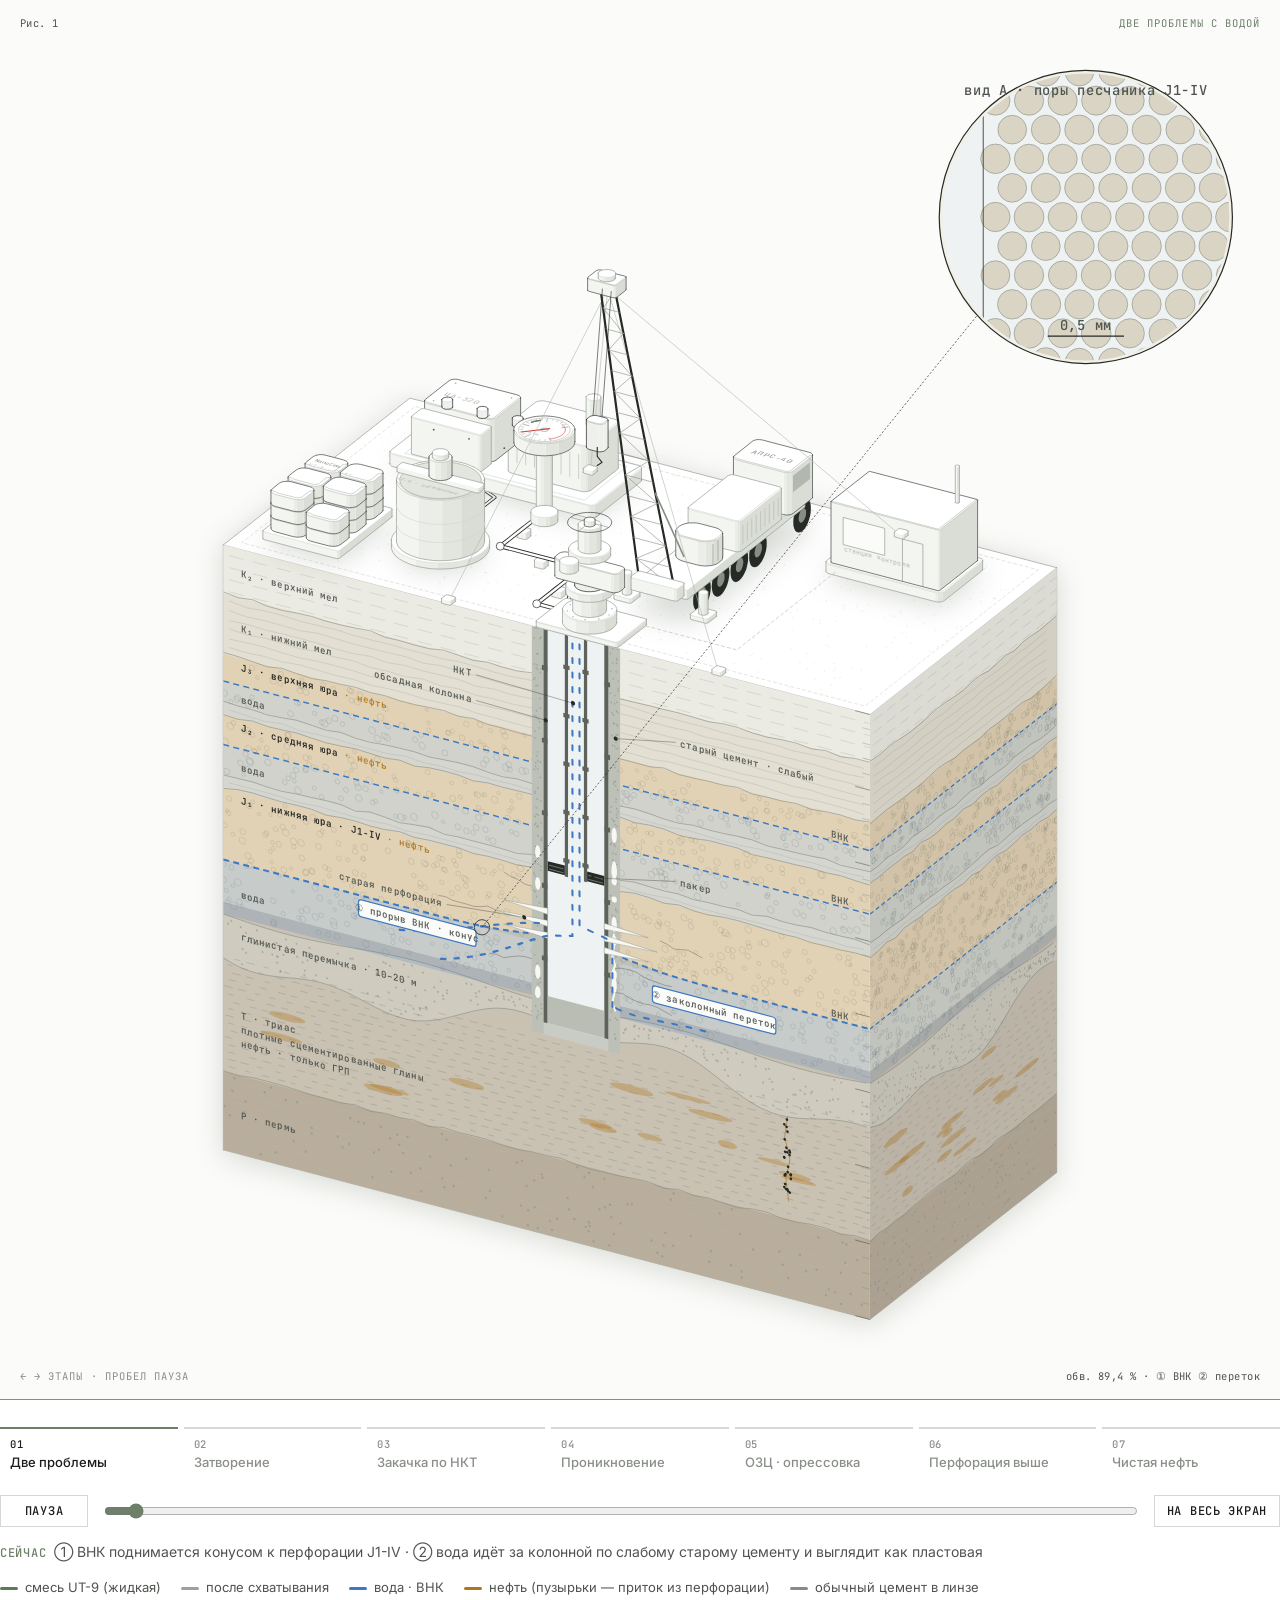
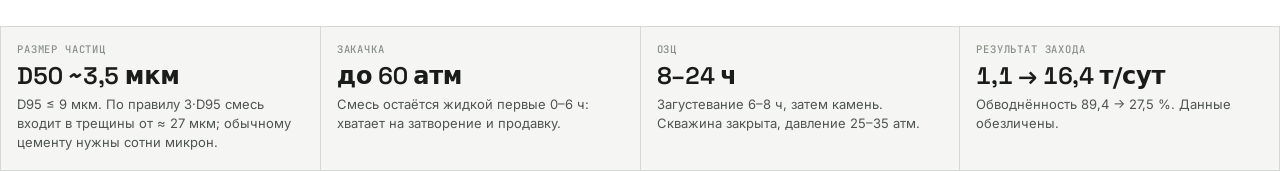
==== plast.html @ 10c46a88 "Новая анимация «В пласте»: разрез Каратюбе, ВНК и заколонный переток Встраивание и полноэкранный реж" ====
<!doctype html><html lang="ru" data-theme="light"><head><meta charset=utf8><meta name=viewport content="width=device-width,initial-scale=1,viewport-fit=cover"><style>:root{color-scheme:light;box-sizing:border-box;padding-top:env(safe-area-inset-top,0px);padding-bottom:env(safe-area-inset-bottom,0px)}html{scroll-padding-top:env(safe-area-inset-top,0px)}body{margin:0;padding:0;font:14px -apple-system,BlinkMacSystemFont,sans-serif;background:#fff;color:#000}img{max-width:100%}[hidden]:not([hidden=until-found i]){display:none!important}</style></head><body>
<title>NanoCem UT-9 в пласте</title>
<meta name="claude:viewport-fit-sides" content="cover">
<link rel="preconnect" href="https://fonts.googleapis.com"><link rel="preconnect" href="https://fonts.gstatic.com" crossorigin>
<link rel="stylesheet" href="https://fonts.googleapis.com/css2?family=Inter:wght@400;500;600&family=JetBrains+Mono:wght@400;500&family=Space+Grotesk:wght@500;600&display=swap">
<style>
/* Layout: одна сцена-разрез по центру, под ней пульт этапов и факты в строку. EASYMIX: ink / paper / серо-зелёный акцент. */
:root{
  --ink:#1a1c1a;--paper:#f5f6f3;--paper-2:#eceeea;--line:#d6d9d3;--muted:#8a8f88;--accent:#6e7f6a;
  --slurry:#5f7a5a;--oil-hi:#f2cf8a;--slurry-hi:#87a481;--stone:#9aa496;--water:#3d78c2;--oil:#b0761e;
  --f-display:"Space Grotesk",ui-sans-serif,system-ui,sans-serif;--f-body:"Inter",ui-sans-serif,system-ui,sans-serif;--f-mono:"JetBrains Mono",ui-monospace,Menlo,monospace;
  --anatomy-page:var(--paper);--anatomy-card:#fbfbf9;--anatomy-text:#4f544e;--anatomy-strong:var(--ink);--anatomy-muted:var(--muted);
  --anatomy-paper:#fbfbf9;--anatomy-face:#ffffff;--anatomy-top:#ffffff;
  --anatomy-shade-0:#d9ddd5;--anatomy-shade-1:#e3e6df;--anatomy-shade-2:#ebeee8;--anatomy-shade-3:#f3f5f1;
  --anatomy-lit-top:#ffffff;--anatomy-lit-shade:#eef0eb;
  --anatomy-hi:#262a25;--anatomy-mid:#878d85;--anatomy-lo:#b2b8af;--anatomy-faint:#d2d6ce;--anatomy-lit:#000000;
  --anatomy-halo:#7f8a7a;--anatomy-halo-opacity:.3;--anatomy-dot:#3a3e38;
  --anatomy-red:#d2463e;--anatomy-green:#4f8a52;--anatomy-blue:#3d78c2;
  --anatomy-weight:.6px;--anatomy-ease:cubic-bezier(.32,.72,0,1);--anatomy-mono:var(--f-mono);
  --st-soil:#d8d3c4;--st-clay:#e3dfd2;--st-silt:#eae7dc;--st-cap:#d5d6cf;--st-pay:#e9e0cc;--st-water:#dbe4ea;
  --bore:#c9ccc4;--sheath:#b9bdb3;--casing:#5d625b;--fluid:#eef2f3;--perf:#f7f7f5;--crack:#6b6f68;
  --lens-bg:#f2efe6;--lens-rock:#d9d4c4;--st-chalk:#ecebe3;--st-plug:#cfcbbf;--st-trias:#c9c1b2;--st-perm:#b9ad9c;
}
@media (prefers-color-scheme: dark){:root:not([data-theme="light"]){
  --ink:#e6e9e3;--paper:#111311;--paper-2:#181b18;--line:#2b302a;--muted:#7f877d;--accent:#93a88e;
  --slurry:#8fb088;--oil-hi:#ffe2a8;--slurry-hi:#b7d4af;--stone:#6f786b;--water:#6ea2e6;--oil:#e0a24a;
  --anatomy-page:var(--paper);--anatomy-card:#151815;--anatomy-text:#a4aba1;--anatomy-strong:var(--ink);--anatomy-muted:var(--muted);
  --anatomy-paper:#151815;--anatomy-face:#1d211c;--anatomy-top:#1f231e;
  --anatomy-shade-0:#0f110f;--anatomy-shade-1:#131613;--anatomy-shade-2:#171a16;--anatomy-shade-3:#1a1e19;
  --anatomy-lit-top:#292e28;--anatomy-lit-shade:#20241f;
  --anatomy-hi:#d6dbd3;--anatomy-mid:#6e756c;--anatomy-lo:#424841;--anatomy-faint:#2c312b;--anatomy-lit:#ffffff;
  --anatomy-halo:#050605;--anatomy-halo-opacity:.85;--anatomy-dot:#e1e6de;
  --anatomy-red:#ff6b62;--anatomy-green:#7cc07f;--anatomy-blue:#6ea2e6;
  --st-soil:#2a2924;--st-clay:#252521;--st-silt:#20211d;--st-cap:#2b2d29;--st-pay:#2c2719;--st-water:#1b2329;
  --bore:#30332e;--sheath:#3b3f38;--casing:#a8afa5;--fluid:#151a1c;--perf:#0d0f0d;--crack:#8d9389;
  --lens-bg:#1c1b17;--lens-rock:#2e2c25;--st-chalk:#262622;--st-plug:#33302a;--st-trias:#2f2a22;--st-perm:#3a3127;color-scheme:dark}}
:root[data-theme="dark"]{
  --ink:#e6e9e3;--paper:#111311;--paper-2:#181b18;--line:#2b302a;--muted:#7f877d;--accent:#93a88e;
  --slurry:#8fb088;--oil-hi:#ffe2a8;--slurry-hi:#b7d4af;--stone:#6f786b;--water:#6ea2e6;--oil:#e0a24a;
  --anatomy-page:var(--paper);--anatomy-card:#151815;--anatomy-text:#a4aba1;--anatomy-strong:var(--ink);--anatomy-muted:var(--muted);
  --anatomy-paper:#151815;--anatomy-face:#1d211c;--anatomy-top:#1f231e;
  --anatomy-shade-0:#0f110f;--anatomy-shade-1:#131613;--anatomy-shade-2:#171a16;--anatomy-shade-3:#1a1e19;
  --anatomy-lit-top:#292e28;--anatomy-lit-shade:#20241f;
  --anatomy-hi:#d6dbd3;--anatomy-mid:#6e756c;--anatomy-lo:#424841;--anatomy-faint:#2c312b;--anatomy-lit:#ffffff;
  --anatomy-halo:#050605;--anatomy-halo-opacity:.85;--anatomy-dot:#e1e6de;
  --anatomy-red:#ff6b62;--anatomy-green:#7cc07f;--anatomy-blue:#6ea2e6;
  --st-soil:#2a2924;--st-clay:#252521;--st-silt:#20211d;--st-cap:#2b2d29;--st-pay:#2c2719;--st-water:#1b2329;
  --bore:#30332e;--sheath:#3b3f38;--casing:#a8afa5;--fluid:#151a1c;--perf:#0d0f0d;--crack:#8d9389;
  --lens-bg:#1c1b17;--lens-rock:#2e2c25;--st-chalk:#262622;--st-plug:#33302a;--st-trias:#2f2a22;--st-perm:#3a3127;color-scheme:dark}

.iso-svg{display:block;width:100%;height:auto;overflow:visible}
.iso-svg path,.iso-svg circle{vector-effect:non-scaling-stroke}
.iso-fill{fill:var(--anatomy-paper);stroke:none}
.iso-solid[data-lit]>.iso-fill{fill:var(--anatomy-face)}
.iso-shade,.iso-top{stroke:none}
.iso-shade[data-shade="0"]{fill:var(--anatomy-shade-0)}
.iso-shade[data-shade="1"]{fill:var(--anatomy-shade-1)}
.iso-shade[data-shade="2"]{fill:var(--anatomy-shade-2)}
.iso-shade[data-shade="3"]{fill:var(--anatomy-shade-3)}
.iso-top{fill:var(--anatomy-top)}
.iso-solid[data-lit]>.iso-top{fill:var(--anatomy-lit-top)}
.iso-solid[data-lit]>.iso-shade{fill:var(--anatomy-lit-shade)}
.iso-solid[data-seamless]>.iso-shade,.iso-solid[data-seamless]>.iso-top{stroke-width:.4;stroke-linejoin:round}
.iso-solid[data-seamless]>.iso-shade[data-shade="0"]{stroke:var(--anatomy-shade-0)}
.iso-solid[data-seamless]>.iso-shade[data-shade="1"]{stroke:var(--anatomy-shade-1)}
.iso-solid[data-seamless]>.iso-shade[data-shade="2"]{stroke:var(--anatomy-shade-2)}
.iso-solid[data-seamless]>.iso-shade[data-shade="3"]{stroke:var(--anatomy-shade-3)}
.iso-solid[data-seamless]>.iso-top{stroke:var(--anatomy-top)}
.iso-solid[data-seamless][data-lit]>.iso-top{stroke:var(--anatomy-lit-top)}
.iso-solid[data-seamless][data-lit]>.iso-shade{stroke:var(--anatomy-lit-shade)}
.iso-solid[data-lit]>.iso-edge{stroke:var(--anatomy-lit)}
.iso-halo{fill:var(--anatomy-halo);stroke:none;filter:blur(9px);opacity:var(--anatomy-halo-opacity);transform:translateY(3px)}
.iso-line{fill:none;stroke:var(--anatomy-lo);stroke-width:var(--anatomy-weight);stroke-linecap:round;stroke-linejoin:round}
.iso-line[data-tone="hi"]{stroke:var(--anatomy-hi)}
.iso-line[data-tone="mid"]{stroke:var(--anatomy-mid)}
.iso-line[data-tone="lo"]{stroke:var(--anatomy-lo)}
.iso-line[data-tone="faint"]{stroke:var(--anatomy-faint)}
.iso-line[data-tone="lit"]{stroke:var(--anatomy-lit)}
.iso-line[data-tone="red"]{stroke:var(--anatomy-red)}
.iso-line[data-tone="green"]{stroke:var(--anatomy-green)}
.iso-line[data-tone="blue"]{stroke:var(--anatomy-blue)}
.iso-line[data-dotted]{stroke-dasharray:.01 3.5;stroke-width:1}
.iso-line[data-dashed]{stroke-dasharray:3 3}
.iso-line[data-flow]{stroke-dasharray:2 6}
.iso-wire-end{fill:var(--anatomy-paper);stroke:var(--anatomy-lo);stroke-width:var(--anatomy-weight)}
.iso-wire[data-tone="hi"] .iso-wire-end{stroke:var(--anatomy-hi)}
.iso-wire[data-tone="mid"] .iso-wire-end{stroke:var(--anatomy-mid)}
.iso-wire[data-tone="faint"] .iso-wire-end{stroke:var(--anatomy-faint)}
.iso-wire[data-tone="lit"] .iso-wire-end{stroke:var(--anatomy-lit)}
.iso-dots circle{fill:var(--anatomy-dot);stroke:none;opacity:.32}
.iso-dots[data-tone="hi"] circle{opacity:.85}
.iso-dots[data-tone="mid"] circle{opacity:.45}
.iso-dots[data-tone="lo"] circle{opacity:.22}
.iso-dots[data-tone="faint"] circle{opacity:.12}
.iso-face-text{fill:var(--anatomy-mid);font-family:var(--anatomy-mono);letter-spacing:.04em}
.iso-face-text[data-tone="hi"]{fill:var(--anatomy-hi)}
.iso-face-text[data-tone="lo"]{fill:var(--anatomy-lo)}
.iso-face-text[data-tone="faint"]{fill:var(--anatomy-faint)}
.tb-body{fill:var(--anatomy-shade-2);stroke:none}
.tb-shine{fill:var(--anatomy-top);stroke:none}
.tb-shade{fill:var(--anatomy-shade-0);stroke:none}
.tb-ring{fill:none;stroke:var(--anatomy-lo);stroke-width:.45;stroke-linecap:butt;stroke-linejoin:round}
.tb-ring[data-tone="mid"]{stroke:var(--anatomy-mid)}
.tb-ring[data-tone="faint"]{stroke:var(--anatomy-faint)}
.tb-ring[data-tone="hi"]{stroke:var(--anatomy-hi)}
@keyframes iso-flow{to{stroke-dashoffset:-32}}
@keyframes iso-pulse{0%,100%{opacity:.18}12%{opacity:1}40%{opacity:.18}}
.iso-line[data-flow]{animation:iso-flow 1600ms linear infinite}
.iso-dots circle[data-pulse]{animation:iso-pulse 1600ms steps(1,end) infinite;animation-delay:var(--pulse-at,0ms)}
.iso-figure{margin:32px 0 36px}
.iso-plate{position:relative;padding:52px 24px;border-radius:0;background:var(--anatomy-card);box-shadow:0 0 0 1px var(--anatomy-mid);--anatomy-paper:var(--anatomy-card)}
.iso-plate-corners{position:absolute;inset:18px 20px;pointer-events:none}
.iso-plate-corner{position:absolute;color:var(--anatomy-muted);font-family:var(--anatomy-mono);font-size:10.5px;line-height:1;letter-spacing:.04em;white-space:nowrap}
.iso-plate-corner[data-corner="fig"]{top:0;left:0;color:var(--anatomy-text)}
.iso-plate-corner[data-corner="title"]{top:0;right:0;text-transform:uppercase;letter-spacing:.1em}
.iso-plate-corner[data-corner="hint"]{bottom:0;left:0;text-transform:uppercase;letter-spacing:.1em}
.iso-plate-corner[data-corner="readout"]{right:0;bottom:0;color:var(--anatomy-text);font-variant-numeric:tabular-nums}
.iso-plate .iso-svg{margin:0 auto}
.iso-legend{display:grid;gap:8px;margin-top:12px;color:var(--anatomy-muted);font-size:13px;line-height:1.55}
.iso-keys{display:flex;flex-wrap:wrap;gap:6px 18px}
.iso-key{display:inline-flex;align-items:center;gap:7px}
.iso-swatch{width:16px;height:10px;flex:none;overflow:visible}
.iso-swatch path{fill:none;stroke:var(--anatomy-hi);stroke-width:1;vector-effect:non-scaling-stroke;stroke-linejoin:round;stroke-linecap:round}
.iso-swatch[data-mark="raised"] path,.iso-swatch[data-mark="flat"] path{stroke:var(--anatomy-mid)}
.iso-swatch[data-mark="lit"] path{stroke:var(--anatomy-lit)}
.iso-swatch[data-mark="dim"] path{stroke:var(--anatomy-lo)}
.iso-swatch[data-mark="dotted"] path{stroke-dasharray:.01 3;stroke-width:1.4}
.iso-swatch[data-mark="dashed"] path{stroke-dasharray:3 2.5}
.iso-swatch[data-mark="red"] path{stroke:var(--anatomy-red)}
.iso-swatch[data-mark="green"] path{stroke:var(--anatomy-green)}
.iso-swatch[data-mark="blue"] path{stroke:var(--anatomy-blue)}
.iso-swatch-crease{stroke:var(--anatomy-lo)!important}
@media (max-width:560px){.iso-plate{padding:48px 12px 70px}.iso-plate-corner[data-corner="hint"]{bottom:18px}}
@media (prefers-reduced-motion:reduce){.iso-line[data-flow],.iso-dots circle[data-pulse]{animation:none}}

*{box-sizing:border-box}
body{margin:0;background:var(--paper);color:var(--ink);font:15px/1.6 var(--f-body);-webkit-font-smoothing:antialiased}
.wrap{max-width:960px;margin:0 auto;padding-block:40px 72px;padding-left:max(16px,env(safe-area-inset-left,0px));padding-right:max(16px,env(safe-area-inset-right,0px));display:grid;gap:28px}
.brand{display:flex;align-items:center;gap:10px;font:500 12px/1 var(--f-mono);letter-spacing:.08em;text-transform:uppercase;color:var(--muted)}
.brand svg{width:12px;height:12px;fill:var(--accent)}
h1{font:600 clamp(28px,5vw,46px)/1.05 var(--f-display);letter-spacing:-.02em;margin:0;text-wrap:balance;max-width:20ch}
.lede{margin:0;max-width:62ch;color:var(--anatomy-text)}
header{display:grid;gap:14px}
.iso-figure{margin:0}
.iso-plate{padding:46px 14px 40px}
.iso-plate-corner[data-corner="title"]{color:var(--accent)}
.iso-stage{outline:none;border-radius:2px}
.iso-stage:focus-visible{box-shadow:0 0 0 2px var(--accent)}
.controls{display:grid;gap:14px}
.steps{display:grid;grid-template-columns:repeat(7,minmax(0,1fr));gap:6px}
.steps button{all:unset;cursor:pointer;display:grid;gap:4px;padding:10px 10px 11px;border-top:2px solid var(--line);font:500 13px/1.25 var(--f-body);color:var(--muted);min-width:0}
.steps button span{font:500 10.5px/1 var(--f-mono);letter-spacing:.06em}
.steps button:hover{color:var(--ink)}
.steps button:focus-visible{outline:2px solid var(--accent);outline-offset:2px}
.steps button[aria-current="step"]{border-color:var(--accent);color:var(--ink)}
.bar{display:flex;align-items:center;gap:14px}
#play{all:unset;cursor:pointer;font:500 12px/1 var(--f-mono);letter-spacing:.06em;text-transform:uppercase;padding:9px 14px;border:1px solid var(--line);color:var(--ink);min-width:58px;text-align:center}
#play:focus-visible{outline:2px solid var(--accent);outline-offset:2px}
#scrub{flex:1;accent-color:var(--accent);min-width:0}
.note{margin:0;color:var(--anatomy-text);font-size:14px;min-height:1.6em}
.note b{font:500 12px/1 var(--f-mono);letter-spacing:.06em;text-transform:uppercase;color:var(--accent);margin-right:8px}
.facts{display:grid;grid-template-columns:repeat(4,minmax(0,1fr));gap:1px;background:var(--line);border:1px solid var(--line)}
.fact{background:var(--paper);padding:16px 16px 18px;display:grid;gap:6px;align-content:start;min-width:0}
.fact .k{font:500 10.5px/1.3 var(--f-mono);letter-spacing:.08em;text-transform:uppercase;color:var(--muted)}
.fact .v{font:600 24px/1.1 var(--f-display);letter-spacing:-.01em;font-variant-numeric:tabular-nums}
.fact .s{font-size:13px;color:var(--anatomy-text);line-height:1.45}
.legend{display:flex;flex-wrap:wrap;gap:8px 20px;font-size:13px;color:var(--anatomy-text)}
.legend i{display:inline-block;width:18px;height:3px;margin-right:7px;vertical-align:middle;border-radius:2px}
footer{font:12px/1.6 var(--f-mono);color:var(--muted);display:flex;flex-wrap:wrap;gap:6px 22px;border-top:1px solid var(--line);padding-top:16px}
@media (max-width:720px){.steps{grid-template-columns:repeat(4,minmax(0,1fr))}.facts{grid-template-columns:repeat(2,minmax(0,1fr))}}
@media (max-width:560px){.iso-plate{padding:42px 6px 52px}.iso-plate-corner[data-corner="hint"]{display:none}}

/* сцена */
.ground-top{fill:var(--anatomy-top);opacity:.0}
.st{stroke:none}.st-soil{fill:var(--st-soil)}.st-clay{fill:var(--st-clay)}.st-silt{fill:var(--st-silt)}.st-cap{fill:var(--st-cap)}.st-pay{fill:var(--st-pay)}.st-water{fill:var(--st-water)}
.side-shade{fill:#000;opacity:.07}
.st-edge{fill:none;stroke:var(--anatomy-mid);stroke-width:.6}
.tx-line{fill:none;stroke:var(--anatomy-lo);stroke-width:.45}
.tx-dot{fill:var(--anatomy-mid);opacity:.5}
.tx-grain{fill:none;stroke:var(--anatomy-mid);stroke-width:.35;opacity:.7}
.sat-oil{fill:var(--oil);opacity:.13}.sat-water{fill:var(--water);opacity:.14}
.bore{fill:var(--bore)}.sheath{fill:var(--sheath)}
.channel{fill:none;stroke:var(--perf);stroke-width:1.9;stroke-linecap:round}
.casing,.tubing{fill:var(--casing)}.casing-joint{fill:var(--casing)}
.well-fluid{fill:var(--fluid)}
.plug{fill:var(--sheath)}
.perf{fill:var(--perf);stroke:var(--anatomy-mid);stroke-width:.4}
.crack{fill:none;stroke:var(--crack);stroke-width:.5}
.packer{fill:var(--anatomy-hi)}.packer-rib{stroke:var(--anatomy-paper);stroke-width:.35}
.slurry{fill:var(--slurry);transition:fill .8s}
.slurry-line,.slurry-chan,.slurry-crack,.flow-water,.flow-oil{vector-effect:none!important}
.slurry-line{fill:none;stroke:var(--slurry);stroke-width:1.5;stroke-linecap:round;transition:stroke .8s}
.slurry-chan{fill:none;stroke:var(--slurry);stroke-width:1.8;stroke-linecap:round;transition:stroke .8s}
.slurry-crack{fill:none;stroke:var(--slurry);stroke-width:.8;stroke-linecap:round;transition:stroke .8s}
.pore{fill:var(--slurry);transition:fill .8s,opacity .35s}
svg[data-set="stone"] .slurry{fill:var(--stone)}
svg[data-set="stone"] .slurry-line,svg[data-set="stone"] .slurry-chan,svg[data-set="stone"] .slurry-crack{stroke:var(--stone)}
svg[data-set="stone"] .pore{fill:var(--stone)}
.flow-water,.flow-oil{fill:none;stroke-width:.7;stroke-dasharray:1.6 3.2;stroke-linecap:round;animation:flow 1.2s linear infinite;transition:opacity .4s}
.flow-water{stroke:var(--water)}.flow-oil{stroke:var(--oil);opacity:0}
@keyframes flow{to{stroke-dashoffset:-9.6}}
.reperf{fill:var(--oil)}
.st-chalk{fill:var(--st-chalk)}.st-plug{fill:var(--st-plug)}.st-trias{fill:var(--st-trias)}.st-perm{fill:var(--st-perm)}
.tx-brick{stroke:var(--anatomy-lo);stroke-width:.4}
.tx-dash{stroke:var(--anatomy-mid);stroke-width:.45;opacity:.8}
.tx-oil{fill:var(--oil);opacity:.35}
.sat-water.strong{opacity:.2}
.vnk-line{fill:none;stroke:var(--water);stroke-width:.5;stroke-dasharray:2 1.4;vector-effect:none!important}
.vnk-line.strong{stroke-width:.7}
.oil-text{fill:var(--oil)}.water-text{fill:var(--water)}
.frac{fill:none;stroke:var(--oil);stroke-width:.7}.proppant{fill:var(--anatomy-hi)}
.barrier{fill:var(--slurry);opacity:.42;transition:fill .8s}
svg[data-set="stone"] .barrier{fill:var(--stone);opacity:.6}
.sheath.weak{fill:var(--sheath);opacity:.75}
.void{fill:var(--perf)}
.ring{fill:var(--slurry);transition:fill .8s}
svg[data-set="stone"] .ring{fill:var(--stone)}
.prob-tag{fill:var(--anatomy-paper);stroke:var(--water);stroke-width:.4}
.prob-text{fill:var(--water)}
.lens-sand{fill:var(--lens-rock);stroke:var(--anatomy-mid);stroke-width:.6}
.lens-fill{fill:var(--slurry);opacity:.45;transition:fill .8s}
svg[data-set="stone"] .lens-fill{fill:var(--stone)}
.bubble{fill:var(--oil);stroke:var(--oil-hi);stroke-width:.25;vector-effect:none!important}
.newperf{fill:var(--perf);stroke:var(--oil);stroke-width:.5}
.gun{fill:var(--anatomy-hi)}.gun-charge{fill:var(--oil)}
.gun-cable{fill:none;stroke:var(--anatomy-hi);stroke-width:.4}
.block-bar{stroke:var(--anatomy-red);stroke-width:1.4;stroke-linecap:round}
.block-tag{fill:var(--anatomy-paper);stroke:var(--anatomy-red);stroke-width:.4}
.block-text{fill:var(--anatomy-red)}
.wheel{fill:var(--anatomy-hi);stroke:none}.wheel-hub{fill:var(--anatomy-mid);stroke:none}
.mast-leg{fill:none;stroke:var(--anatomy-hi);stroke-width:2.2;stroke-linecap:round}
.mast-ram{fill:none;stroke:var(--anatomy-mid);stroke-width:1.6;stroke-linecap:round}
.drill-line{fill:none;stroke:var(--anatomy-hi);stroke-width:.6}
.hook{fill:none;stroke:var(--anatomy-hi);stroke-width:1.1;stroke-linecap:round}
.glass .iso-fill{fill:var(--anatomy-lo)}
.face-label{font:500 3.1px/1 var(--f-mono);fill:var(--anatomy-text);letter-spacing:.03em}
.face-label.strong{fill:var(--ink)}
.tick{stroke:var(--anatomy-mid);stroke-width:.4}.tick.major{stroke:var(--anatomy-hi)}
.callout{fill:none;stroke:var(--anatomy-hi);stroke-width:.35}.callout-dot{fill:var(--anatomy-hi)}
.pipe-body{fill:none;stroke:var(--anatomy-hi);stroke-linecap:round;stroke-linejoin:round}
.pipe-edge{fill:none;stroke:var(--anatomy-face);stroke-linecap:round;stroke-linejoin:round}
.pipe-flow{fill:none;stroke:var(--slurry);stroke-width:1.4;stroke-dasharray:3 5;stroke-linecap:round;animation:flow2 .9s linear infinite;opacity:0;transition:opacity .3s}
@keyframes flow2{to{stroke-dashoffset:-16}}
.union{fill:var(--anatomy-face);stroke:var(--anatomy-hi);stroke-width:.7}
.needle{stroke:var(--anatomy-red)!important;stroke-width:1.2}
.hold-arc{stroke:var(--accent);stroke-width:1.6}
.tank-inner{fill:var(--anatomy-shade-1);stroke:var(--anatomy-mid);stroke-width:.5}
.tank-slurry{fill:var(--slurry);stroke:var(--slurry-hi);stroke-width:.6;transition:opacity .3s}
.lens-leader{fill:none;stroke:var(--anatomy-hi);stroke-width:.7;stroke-dasharray:2 2}
.lens-anchor{fill:none;stroke:var(--anatomy-hi);stroke-width:.8}
.lens-ring{fill:var(--lens-bg);stroke:var(--anatomy-hi);stroke-width:1.2}
.lens-bg{fill:var(--fluid)}
.lens-rock{fill:var(--lens-rock);stroke:none}
.lens-wall{fill:none;stroke:var(--anatomy-hi);stroke-width:.8}
.lens-grain{fill:none;stroke:var(--anatomy-mid);stroke-width:.5;opacity:.6}
.lens-tag{font:500 9px/1 var(--f-mono);fill:var(--anatomy-text);letter-spacing:.05em}
.lens-scalebar{stroke:var(--anatomy-hi);stroke-width:1.2}
.lp-ut{fill:var(--slurry);transition:fill .8s}
svg[data-set="stone"] .lp-ut{fill:var(--stone)}
.lp-pc{fill:var(--anatomy-mid);stroke:var(--anatomy-hi);stroke-width:.5;opacity:.9}
@media (prefers-reduced-motion:reduce){.flow-water,.flow-oil,.pipe-flow{animation:none}}

/* встраивание на сайт */
body{background:transparent}
.wrap{max-width:none;padding:0}
@media (max-width:560px){.steps button{font-size:12px;padding-inline:4px;hyphens:auto;overflow-wrap:anywhere}}

/* полноэкранный режим: клик по разрезу */
.iso-stage{cursor:zoom-in}
#fs{all:unset;cursor:pointer;font:500 12px/1 var(--f-mono);letter-spacing:.06em;text-transform:uppercase;padding:9px 12px;border:1px solid var(--line);color:var(--ink);white-space:nowrap}
#fs:focus-visible{outline:2px solid var(--accent);outline-offset:2px}
@media (max-width:560px){.bar{flex-wrap:wrap;row-gap:10px}#fs{flex:1 0 100%;text-align:center;box-sizing:border-box}}
.fs-close{display:none}
html.fs,html.fs body{height:100%;overflow:hidden;background:var(--paper)}
html.fs .iso-stage{cursor:default}
html.fs .wrap{height:100vh;height:100dvh;max-width:none;gap:10px;grid-template-rows:minmax(0,1fr) auto;
  padding:max(10px,env(safe-area-inset-top,0px)) max(12px,env(safe-area-inset-right,0px)) max(10px,env(safe-area-inset-bottom,0px)) max(12px,env(safe-area-inset-left,0px))}
html.fs .iso-figure{min-height:0;display:flex}
html.fs .iso-plate{flex:1;min-width:0;min-height:0;display:flex;padding:38px 10px 30px}
html.fs .iso-stage{flex:1;min-width:0;min-height:0;display:flex}
html.fs .iso-svg{width:100%;height:100%}
html.fs .iso-plate-corner[data-corner="title"]{right:46px}
html.fs .fs-close{display:grid;place-items:center;position:absolute;top:8px;right:8px;z-index:3;width:36px;height:36px;border:1px solid var(--line);background:var(--paper);color:var(--ink);cursor:pointer;font:400 20px/1 var(--f-body);padding:0}
html.fs .fs-close:focus-visible{outline:2px solid var(--accent);outline-offset:2px}
html.fs .controls{gap:10px;min-height:0}
html.fs .facts,html.fs .legend,html.fs #fs{display:none}
html.fs .note{min-height:0}
/* телефон вертикально: этапы в 4 колонки, компактно */
@media (orientation:portrait){
  html.fs .steps button{padding:8px 6px 9px}
}
/* компьютер и телефон горизонтально: разрез слева, пульт справа */
@media (orientation:landscape){
  html.fs .wrap{grid-template-rows:minmax(0,1fr);grid-template-columns:minmax(0,1fr) clamp(240px,28vw,340px);gap:16px}
  html.fs .controls{align-content:center;overflow-y:auto;min-width:0}
  html.fs .steps{grid-template-columns:1fr;gap:0}
  html.fs .steps button{grid-template-columns:28px 1fr;align-items:baseline;border-top-width:1px;padding:9px 8px}
  html.fs .steps button[aria-current="step"]{border-top-color:var(--line);box-shadow:inset 2px 0 0 var(--accent)}
  html.fs .legend{display:flex;gap:6px 14px;font-size:12px}
}
@media (orientation:landscape) and (max-height:520px){
  html.fs .iso-plate{padding:30px 6px 24px}
  html.fs .steps button{padding:5px 6px;font-size:12.5px}
  html.fs .legend{display:none}
  html.fs .note{font-size:13px}
}
</style>

<div class="wrap">
<figure class="iso-figure"><div class="iso-plate"><div class="iso-plate-corners" aria-hidden="true"><span class="iso-plate-corner" data-corner="fig">Рис. 1</span><span class="iso-plate-corner" data-corner="title" data-phase>до ремонта</span><span class="iso-plate-corner" data-corner="hint">← → этапы · пробел пауза</span><span class="iso-plate-corner" data-corner="readout" data-readout>Qн 1,1 т/сут · обв. 89,4 %</span></div><button type="button" class="fs-close" aria-label="Свернуть">×</button><div class="iso-stage" tabindex="0" aria-label="Анимация захода NanoCem UT-9: стрелки переключают этапы, пробел ставит на паузу"><svg xmlns="http://www.w3.org/2000/svg" class="iso-svg" viewBox="0 0 820 860" role="img" aria-label="Изометрический разрез скважины. На поверхности — цементировочный агрегат с манометром, ёмкость затворения, поддон с мешками NanoCem UT-9 и устьевая арматура. На срезе породы видны НКТ, пакер, перфорации, заколонный канал и микротрещины: смесь идёт по НКТ, выходит в интервал, заполняет перфорации, канал и трещины, затем схватывается. Справа — линза: частицы смеси в порах песчаника."><path class="iso-halo" d="M137.1 326.8L259.3 230.6L682.9 341.7L682.9 737.8L560.7 834L137.1 723Z"/><g class="iso-solid"><path class="iso-fill" d="M137.1 326.8L259.3 230.6L682.9 341.7L682.9 737.8L560.7 834L137.1 723Z"/><path class="iso-shade" data-shade="0" d="M682.9 737.8L560.7 834L560.7 437.8L682.9 341.7Z"/><path class="iso-shade" data-shade="3" d="M560.7 834L137.1 723L137.1 326.8L560.7 437.8Z"/><path class="iso-top" d="M682.9 341.7L560.7 437.8L137.1 326.8L259.3 230.6Z"/><path class="iso-line iso-crease" data-tone="lo" d="M682.9 341.7L560.7 437.8L137.1 326.8"/><path class="iso-line iso-edge" data-tone="mid" d="M137.1 326.8L259.3 230.6L682.9 341.7M682.9 737.8L560.7 834L137.1 723M682.9 341.7L682.9 737.8M137.1 326.8L137.1 723"/></g><path class="ground-top" d="M682.9 341.7L560.6 437.8L137.1 326.8L259.4 230.6Z"/><g class="iso-dots" data-tone="faint"><circle cx="524.7" cy="414.6" r="0.42"/><circle cx="507.9" cy="420.3" r="0.42"/><circle cx="414.9" cy="359.4" r="0.42"/><circle cx="380.4" cy="298.7" r="0.42"/><circle cx="302" cy="290.9" r="0.42"/><circle cx="325" cy="314.6" r="0.42"/><circle cx="524.5" cy="308.2" r="0.42"/><circle cx="317.6" cy="260.9" r="0.42"/><circle cx="298.5" cy="274.1" r="0.42"/><circle cx="599.9" cy="396.5" r="0.42"/><circle cx="407.2" cy="343.3" r="0.42"/><circle cx="543.8" cy="340.4" r="0.42"/><circle cx="626.5" cy="348.7" r="0.42"/><circle cx="417.7" cy="346.4" r="0.42"/><circle cx="180.2" cy="330.3" r="0.42"/><circle cx="352.2" cy="289.6" r="0.42"/><circle cx="227.8" cy="332.7" r="0.42"/><circle cx="299.4" cy="341.4" r="0.42"/><circle cx="284.7" cy="326.1" r="0.42"/><circle cx="401.6" cy="388.5" r="0.42"/><circle cx="649.7" cy="355.9" r="0.42"/><circle cx="603.8" cy="383" r="0.42"/><circle cx="287.4" cy="270.3" r="0.42"/><circle cx="519.2" cy="397.9" r="0.42"/><circle cx="339.5" cy="330.8" r="0.42"/><circle cx="413.7" cy="341" r="0.42"/><circle cx="377" cy="327.7" r="0.42"/><circle cx="299.5" cy="246.5" r="0.42"/><circle cx="414.6" cy="352.2" r="0.42"/><circle cx="341.3" cy="310.3" r="0.42"/><circle cx="469.3" cy="299.7" r="0.42"/><circle cx="322.9" cy="271.1" r="0.42"/><circle cx="305.8" cy="277.4" r="0.42"/><circle cx="581.6" cy="384.6" r="0.42"/><circle cx="368" cy="293.2" r="0.42"/><circle cx="353.8" cy="296.3" r="0.42"/><circle cx="244.3" cy="320.2" r="0.42"/><circle cx="489.4" cy="401.3" r="0.42"/><circle cx="334.3" cy="291.3" r="0.42"/><circle cx="348.1" cy="342.1" r="0.42"/><circle cx="362" cy="336.2" r="0.42"/><circle cx="414.4" cy="374.8" r="0.42"/><circle cx="467.5" cy="368.2" r="0.42"/><circle cx="580.1" cy="357.2" r="0.42"/><circle cx="382.5" cy="287.4" r="0.42"/><circle cx="373" cy="347.8" r="0.42"/><circle cx="219.4" cy="300.1" r="0.42"/><circle cx="351.2" cy="372" r="0.42"/><circle cx="325.9" cy="276.1" r="0.42"/><circle cx="468.5" cy="318.5" r="0.42"/><circle cx="592.2" cy="374.3" r="0.42"/><circle cx="346" cy="344.5" r="0.42"/><circle cx="395.3" cy="383.2" r="0.42"/><circle cx="332.5" cy="303.3" r="0.42"/><circle cx="575.6" cy="347.7" r="0.42"/><circle cx="243" cy="264.8" r="0.42"/><circle cx="362.5" cy="301.1" r="0.42"/><circle cx="282.2" cy="307.8" r="0.42"/><circle cx="249.5" cy="270.4" r="0.42"/><circle cx="500.2" cy="298.4" r="0.42"/><circle cx="537.3" cy="413.9" r="0.42"/><circle cx="491.7" cy="308.2" r="0.42"/><circle cx="188.4" cy="330" r="0.42"/><circle cx="245.3" cy="273.6" r="0.42"/><circle cx="554.5" cy="345" r="0.42"/><circle cx="385.2" cy="387.1" r="0.42"/><circle cx="443.5" cy="359.3" r="0.42"/><circle cx="471.1" cy="323.6" r="0.42"/><circle cx="467.2" cy="291.3" r="0.42"/><circle cx="554.5" cy="421.3" r="0.42"/><circle cx="362.7" cy="375.9" r="0.42"/><circle cx="301.3" cy="255.5" r="0.42"/><circle cx="530.8" cy="409.3" r="0.42"/><circle cx="635.6" cy="342.3" r="0.42"/><circle cx="205.4" cy="305" r="0.42"/><circle cx="513.1" cy="369.5" r="0.42"/><circle cx="575.1" cy="390.8" r="0.42"/><circle cx="519.6" cy="407.9" r="0.42"/><circle cx="375.5" cy="321.3" r="0.42"/><circle cx="409.4" cy="292.6" r="0.42"/><circle cx="410.4" cy="387.5" r="0.42"/><circle cx="240.8" cy="256.2" r="0.42"/><circle cx="423.5" cy="373" r="0.42"/><circle cx="609.8" cy="337.3" r="0.42"/><circle cx="242.7" cy="283.2" r="0.42"/><circle cx="558.7" cy="317.9" r="0.42"/><circle cx="290.4" cy="262.9" r="0.42"/><circle cx="576.3" cy="373.5" r="0.42"/><circle cx="588.6" cy="408.4" r="0.42"/><circle cx="523.6" cy="375.4" r="0.42"/><circle cx="358" cy="326.2" r="0.42"/><circle cx="491.8" cy="353.9" r="0.42"/><circle cx="494.4" cy="305.8" r="0.42"/><circle cx="239.4" cy="337.1" r="0.42"/><circle cx="580.4" cy="344.1" r="0.42"/><circle cx="484.1" cy="397.8" r="0.42"/><circle cx="538.1" cy="407.5" r="0.42"/><circle cx="435.4" cy="304.4" r="0.42"/><circle cx="252.1" cy="310" r="0.42"/><circle cx="589.9" cy="363" r="0.42"/><circle cx="427" cy="321.8" r="0.42"/><circle cx="599.1" cy="366.4" r="0.42"/><circle cx="355.5" cy="264.4" r="0.42"/><circle cx="351.8" cy="349" r="0.42"/><circle cx="610.5" cy="389.4" r="0.42"/><circle cx="298.5" cy="311.8" r="0.42"/><circle cx="555" cy="408.5" r="0.42"/><circle cx="555.5" cy="370" r="0.42"/><circle cx="281.3" cy="275.5" r="0.42"/><circle cx="253.4" cy="298.3" r="0.42"/><circle cx="532.6" cy="386.7" r="0.42"/><circle cx="461.8" cy="287.2" r="0.42"/><circle cx="268.9" cy="278.7" r="0.42"/><circle cx="375.4" cy="278.2" r="0.42"/><circle cx="541.8" cy="354.4" r="0.42"/><circle cx="276.1" cy="326.2" r="0.42"/><circle cx="310.9" cy="262.2" r="0.42"/><circle cx="353.7" cy="269.6" r="0.42"/><circle cx="615.8" cy="329.9" r="0.42"/><circle cx="462" cy="368.3" r="0.42"/><circle cx="270.2" cy="247.9" r="0.42"/><circle cx="495.8" cy="345.1" r="0.42"/><circle cx="424.8" cy="343.1" r="0.42"/><circle cx="308.4" cy="345" r="0.42"/><circle cx="613.1" cy="362.5" r="0.42"/><circle cx="326.3" cy="325.6" r="0.42"/><circle cx="289" cy="268.4" r="0.42"/><circle cx="423.8" cy="333.4" r="0.42"/><circle cx="453.4" cy="399.9" r="0.42"/><circle cx="350.6" cy="333.3" r="0.42"/><circle cx="446.9" cy="313.2" r="0.42"/><circle cx="378.4" cy="347.3" r="0.42"/><circle cx="413.3" cy="300.6" r="0.42"/><circle cx="420.4" cy="324.3" r="0.42"/><circle cx="405.9" cy="346.6" r="0.42"/><circle cx="634.1" cy="357.6" r="0.42"/><circle cx="536.9" cy="409.1" r="0.42"/><circle cx="397.6" cy="319.5" r="0.42"/><circle cx="359.1" cy="380" r="0.42"/><circle cx="341.7" cy="320.7" r="0.42"/><circle cx="190.7" cy="304.7" r="0.42"/><circle cx="620.2" cy="380.3" r="0.42"/><circle cx="347" cy="265.5" r="0.42"/><circle cx="586.3" cy="335.4" r="0.42"/><circle cx="528.8" cy="421.5" r="0.42"/><circle cx="435.9" cy="325.6" r="0.42"/><circle cx="547.8" cy="323.4" r="0.42"/><circle cx="368.5" cy="275.9" r="0.42"/><circle cx="307.2" cy="263.9" r="0.42"/><circle cx="415.1" cy="363.2" r="0.42"/><circle cx="409.7" cy="297.3" r="0.42"/><circle cx="524" cy="404.7" r="0.42"/><circle cx="276.3" cy="271.6" r="0.42"/><circle cx="514.7" cy="314.5" r="0.42"/><circle cx="218.2" cy="326.5" r="0.42"/><circle cx="182.8" cy="317.7" r="0.42"/><circle cx="245" cy="326.2" r="0.42"/><circle cx="441.1" cy="282.4" r="0.42"/><circle cx="613.6" cy="333.3" r="0.42"/><circle cx="596" cy="378" r="0.42"/><circle cx="620.5" cy="345.4" r="0.42"/><circle cx="527.2" cy="350.8" r="0.42"/><circle cx="584.5" cy="387.1" r="0.42"/><circle cx="428" cy="284.1" r="0.42"/><circle cx="259.6" cy="332.1" r="0.42"/><circle cx="399.2" cy="361.3" r="0.42"/><circle cx="316.6" cy="351.2" r="0.42"/><circle cx="343.3" cy="337.6" r="0.42"/><circle cx="381" cy="283.3" r="0.42"/><circle cx="517.7" cy="302.3" r="0.42"/><circle cx="555.8" cy="342.6" r="0.42"/><circle cx="208.4" cy="319.6" r="0.42"/><circle cx="395.5" cy="303.5" r="0.42"/><circle cx="572.7" cy="339.4" r="0.42"/><circle cx="240.6" cy="286.1" r="0.42"/><circle cx="236.2" cy="300.4" r="0.42"/><circle cx="484.7" cy="358.5" r="0.42"/><circle cx="231.5" cy="289" r="0.42"/><circle cx="255.7" cy="299.2" r="0.42"/><circle cx="441.4" cy="334.2" r="0.42"/><circle cx="191.2" cy="326.5" r="0.42"/><circle cx="252.6" cy="289.6" r="0.42"/><circle cx="401.8" cy="281.4" r="0.42"/><circle cx="459.6" cy="312.6" r="0.42"/><circle cx="393.1" cy="296.4" r="0.42"/><circle cx="355.7" cy="271.5" r="0.42"/><circle cx="309" cy="316.3" r="0.42"/><circle cx="313.6" cy="280.5" r="0.42"/><circle cx="260" cy="316.8" r="0.42"/><circle cx="262.5" cy="299.4" r="0.42"/><circle cx="409.4" cy="367.1" r="0.42"/><circle cx="561.2" cy="328.8" r="0.42"/><circle cx="302.4" cy="326.1" r="0.42"/><circle cx="563.4" cy="330.7" r="0.42"/><circle cx="462.5" cy="360.8" r="0.42"/><circle cx="426.2" cy="303.7" r="0.42"/><circle cx="355.3" cy="372.9" r="0.42"/><circle cx="514.8" cy="404.3" r="0.42"/><circle cx="211.9" cy="310.1" r="0.42"/><circle cx="604.1" cy="324.7" r="0.42"/><circle cx="482.2" cy="306.7" r="0.42"/><circle cx="588.7" cy="353.6" r="0.42"/><circle cx="341" cy="332.5" r="0.42"/><circle cx="550.8" cy="326.9" r="0.42"/><circle cx="424" cy="283.4" r="0.42"/><circle cx="251" cy="329.2" r="0.42"/><circle cx="359.5" cy="340.4" r="0.42"/><circle cx="308.7" cy="335.5" r="0.42"/><circle cx="201.3" cy="338.8" r="0.42"/><circle cx="609.6" cy="330.1" r="0.42"/><circle cx="297.9" cy="310.2" r="0.42"/><circle cx="278.9" cy="352.3" r="0.42"/><circle cx="541.1" cy="413.4" r="0.42"/><circle cx="415.4" cy="341.5" r="0.42"/><circle cx="423.7" cy="388.7" r="0.42"/><circle cx="472" cy="342.5" r="0.42"/><circle cx="343.6" cy="315.7" r="0.42"/><circle cx="361.3" cy="285.4" r="0.42"/><circle cx="326.5" cy="280.5" r="0.42"/><circle cx="301.6" cy="326.9" r="0.42"/><circle cx="432" cy="281.6" r="0.42"/><circle cx="264" cy="245.5" r="0.42"/><circle cx="532" cy="363.3" r="0.42"/><circle cx="471.6" cy="404.5" r="0.42"/><circle cx="467" cy="313" r="0.42"/><circle cx="336.1" cy="318.1" r="0.42"/><circle cx="472.3" cy="345.6" r="0.42"/><circle cx="468.6" cy="375.1" r="0.42"/><circle cx="246.7" cy="253.6" r="0.42"/><circle cx="358.7" cy="370" r="0.42"/><circle cx="531.9" cy="392.6" r="0.42"/><circle cx="484.4" cy="388" r="0.42"/><circle cx="394.1" cy="342.3" r="0.42"/><circle cx="190.6" cy="307.5" r="0.42"/><circle cx="372.8" cy="359.5" r="0.42"/><circle cx="642.7" cy="362.2" r="0.42"/><circle cx="510.1" cy="374.3" r="0.42"/><circle cx="636.9" cy="340.5" r="0.42"/><circle cx="176.6" cy="329.3" r="0.42"/><circle cx="440.3" cy="362.5" r="0.42"/><circle cx="254" cy="309.7" r="0.42"/><circle cx="530.3" cy="347.2" r="0.42"/><circle cx="273.8" cy="330.6" r="0.42"/><circle cx="348.5" cy="275.2" r="0.42"/><circle cx="578.2" cy="400.7" r="0.42"/><circle cx="574.6" cy="342.6" r="0.42"/><circle cx="570.4" cy="374.6" r="0.42"/><circle cx="376.9" cy="322.1" r="0.42"/><circle cx="252.7" cy="298.5" r="0.42"/><circle cx="280.3" cy="244.3" r="0.42"/><circle cx="373.6" cy="282.2" r="0.42"/><circle cx="193.7" cy="311.8" r="0.42"/><circle cx="452.3" cy="296.2" r="0.42"/><circle cx="547.8" cy="356.4" r="0.42"/><circle cx="267.1" cy="326.3" r="0.42"/><circle cx="356.5" cy="297.1" r="0.42"/><circle cx="406.4" cy="313.5" r="0.42"/><circle cx="458.1" cy="363" r="0.42"/><circle cx="168.9" cy="327.6" r="0.42"/><circle cx="646.6" cy="356.2" r="0.42"/><circle cx="546.1" cy="349.5" r="0.42"/><circle cx="383.4" cy="274.1" r="0.42"/><circle cx="340.3" cy="346.6" r="0.42"/><circle cx="334.5" cy="361.8" r="0.42"/><circle cx="580.5" cy="320.8" r="0.42"/><circle cx="626.2" cy="362.2" r="0.42"/><circle cx="324.9" cy="356.5" r="0.42"/><circle cx="360.4" cy="266.4" r="0.42"/><circle cx="617.6" cy="381.1" r="0.42"/><circle cx="431.9" cy="333.4" r="0.42"/><circle cx="343.6" cy="297.9" r="0.42"/><circle cx="342" cy="278.9" r="0.42"/><circle cx="574.3" cy="373.2" r="0.42"/><circle cx="199.5" cy="301.2" r="0.42"/><circle cx="491.2" cy="355.9" r="0.42"/><circle cx="309.3" cy="344.8" r="0.42"/><circle cx="449.2" cy="308.3" r="0.42"/><circle cx="508.9" cy="395" r="0.42"/><circle cx="357.3" cy="334.1" r="0.42"/><circle cx="509.6" cy="382.7" r="0.42"/><circle cx="302.7" cy="332.5" r="0.42"/><circle cx="397" cy="370.5" r="0.42"/><circle cx="192.2" cy="326.5" r="0.42"/><circle cx="388.3" cy="332.6" r="0.42"/><circle cx="255.8" cy="253.4" r="0.42"/><circle cx="219.5" cy="328.6" r="0.42"/><circle cx="342.6" cy="366" r="0.42"/><circle cx="399.6" cy="373.2" r="0.42"/><circle cx="266.7" cy="237.6" r="0.42"/><circle cx="255.8" cy="308.1" r="0.42"/><circle cx="438.5" cy="373" r="0.42"/><circle cx="433.9" cy="281.3" r="0.42"/><circle cx="259.1" cy="345.5" r="0.42"/><circle cx="323.1" cy="306.3" r="0.42"/><circle cx="282" cy="348.4" r="0.42"/><circle cx="543.1" cy="318.4" r="0.42"/><circle cx="382" cy="353.2" r="0.42"/><circle cx="270.5" cy="258.9" r="0.42"/><circle cx="504.6" cy="339.9" r="0.42"/><circle cx="549.4" cy="407.3" r="0.42"/><circle cx="421" cy="305.5" r="0.42"/><circle cx="633.8" cy="371.3" r="0.42"/><circle cx="279.6" cy="239.8" r="0.42"/><circle cx="281.8" cy="265.1" r="0.42"/><circle cx="421.2" cy="283.7" r="0.42"/><circle cx="443.8" cy="282.9" r="0.42"/><circle cx="633.1" cy="364.1" r="0.42"/><circle cx="307.9" cy="356.6" r="0.42"/><circle cx="487.3" cy="410" r="0.42"/><circle cx="581" cy="371.7" r="0.42"/><circle cx="288.3" cy="321.1" r="0.42"/><circle cx="285.1" cy="245.5" r="0.42"/><circle cx="345.2" cy="343.5" r="0.42"/><circle cx="259.7" cy="255" r="0.42"/><circle cx="527.6" cy="378.1" r="0.42"/><circle cx="598.7" cy="335.7" r="0.42"/><circle cx="436.8" cy="310.3" r="0.42"/><circle cx="364.1" cy="340.1" r="0.42"/><circle cx="374.2" cy="318.1" r="0.42"/><circle cx="351.6" cy="327.6" r="0.42"/><circle cx="297.9" cy="259.8" r="0.42"/><circle cx="458.7" cy="289.8" r="0.42"/><circle cx="485" cy="336.8" r="0.42"/><circle cx="333.1" cy="274.5" r="0.42"/><circle cx="370.6" cy="354.4" r="0.42"/><circle cx="576.9" cy="387.7" r="0.42"/><circle cx="245.2" cy="268.4" r="0.42"/><circle cx="290.6" cy="352.8" r="0.42"/><circle cx="281.6" cy="347.7" r="0.42"/><circle cx="301.6" cy="328.3" r="0.42"/><circle cx="537.2" cy="404.5" r="0.42"/><circle cx="571.5" cy="353.3" r="0.42"/><circle cx="218.2" cy="296.5" r="0.42"/><circle cx="539.4" cy="314.8" r="0.42"/><circle cx="278" cy="329.8" r="0.42"/><circle cx="525" cy="356" r="0.42"/><circle cx="564.4" cy="326.5" r="0.42"/><circle cx="437.8" cy="294.1" r="0.42"/><circle cx="311.8" cy="282.1" r="0.42"/><circle cx="304.7" cy="265.6" r="0.42"/><circle cx="558.3" cy="393" r="0.42"/><circle cx="584.8" cy="379.7" r="0.42"/><circle cx="642" cy="361.4" r="0.42"/><circle cx="543.2" cy="366.1" r="0.42"/><circle cx="239.4" cy="292.4" r="0.42"/><circle cx="538" cy="376.8" r="0.42"/><circle cx="551.1" cy="320.4" r="0.42"/><circle cx="499.8" cy="334" r="0.42"/><circle cx="392.3" cy="345.5" r="0.42"/><circle cx="552.7" cy="341" r="0.42"/><circle cx="212.4" cy="337.3" r="0.42"/><circle cx="310.9" cy="299.3" r="0.42"/><circle cx="414.3" cy="296.5" r="0.42"/><circle cx="270.3" cy="301.4" r="0.42"/><circle cx="432.9" cy="332.4" r="0.42"/><circle cx="602.5" cy="372.7" r="0.42"/><circle cx="394" cy="332.1" r="0.42"/><circle cx="580.7" cy="370" r="0.42"/><circle cx="484.8" cy="299.2" r="0.42"/><circle cx="327.7" cy="281" r="0.42"/><circle cx="641.8" cy="361.8" r="0.42"/><circle cx="337.1" cy="318.1" r="0.42"/><circle cx="210.4" cy="286.4" r="0.42"/><circle cx="200" cy="326.7" r="0.42"/><circle cx="508.6" cy="370.8" r="0.42"/><circle cx="227.8" cy="329.4" r="0.42"/><circle cx="249.7" cy="332.9" r="0.42"/><circle cx="171.8" cy="326.2" r="0.42"/><circle cx="423" cy="384.2" r="0.42"/><circle cx="528" cy="376.2" r="0.42"/><circle cx="552.3" cy="367.1" r="0.42"/><circle cx="373.3" cy="295.8" r="0.42"/><circle cx="285.4" cy="307" r="0.42"/><circle cx="292.3" cy="312.2" r="0.42"/><circle cx="472.8" cy="351.6" r="0.42"/><circle cx="404.7" cy="363.6" r="0.42"/><circle cx="491.5" cy="342.3" r="0.42"/><circle cx="587.2" cy="391.1" r="0.42"/><circle cx="440.5" cy="397.5" r="0.42"/><circle cx="482.5" cy="399.3" r="0.42"/><circle cx="487.1" cy="365.9" r="0.42"/><circle cx="219.1" cy="310.8" r="0.42"/><circle cx="412.3" cy="275.8" r="0.42"/><circle cx="391.4" cy="389.2" r="0.42"/><circle cx="452.9" cy="345.6" r="0.42"/><circle cx="444.7" cy="298.9" r="0.42"/><circle cx="380.3" cy="341.2" r="0.42"/><circle cx="309.9" cy="247.4" r="0.42"/><circle cx="535.2" cy="418.5" r="0.42"/><circle cx="284.4" cy="320.1" r="0.42"/><circle cx="382.4" cy="356.5" r="0.42"/><circle cx="286.1" cy="253" r="0.42"/><circle cx="526.5" cy="307" r="0.42"/><circle cx="357.4" cy="288.1" r="0.42"/><circle cx="606.9" cy="366.9" r="0.42"/><circle cx="513.8" cy="324.9" r="0.42"/><circle cx="543.8" cy="368.1" r="0.42"/><circle cx="571.3" cy="393.7" r="0.42"/><circle cx="455.7" cy="354.4" r="0.42"/><circle cx="458" cy="354.5" r="0.42"/><circle cx="310.5" cy="351.7" r="0.42"/><circle cx="603.7" cy="342.1" r="0.42"/><circle cx="456.9" cy="290.2" r="0.42"/><circle cx="612.2" cy="368" r="0.42"/><circle cx="326.4" cy="278.4" r="0.42"/><circle cx="275.3" cy="291.9" r="0.42"/><circle cx="533.8" cy="393.5" r="0.42"/><circle cx="230.6" cy="315.5" r="0.42"/><circle cx="251.6" cy="278.1" r="0.42"/><circle cx="429.2" cy="304.7" r="0.42"/><circle cx="280.6" cy="305.9" r="0.42"/><circle cx="330.2" cy="352.9" r="0.42"/><circle cx="321.2" cy="315.8" r="0.42"/><circle cx="238.6" cy="328.4" r="0.42"/><circle cx="377.3" cy="292.1" r="0.42"/><circle cx="289.6" cy="264.9" r="0.42"/><circle cx="361.1" cy="309.7" r="0.42"/><circle cx="605" cy="393.4" r="0.42"/><circle cx="479.4" cy="364" r="0.42"/><circle cx="559.6" cy="366" r="0.42"/></g><path class="iso-line" data-tone="faint" data-dashed="" d="M670.8 343.1L557.4 432.3L149.2 325.3L262.6 236.1Z"/><g transform="matrix(1.112 -0.874 0 1.981 560.654 437.813)"><clipPath id="cut2"><rect x="0" y="0" width="110" height="200"/></clipPath><g clip-path="url(#cut2)"><rect class="st st-chalk" x="-1" y="0" width="112" height="16.4"/><rect class="st st-clay" x="-1" y="16" width="112" height="20.4"/><rect class="st st-pay" x="-1" y="36" width="112" height="16.4"/><rect class="st st-cap" x="-1" y="52" width="112" height="4.4"/><rect class="st st-pay" x="-1" y="56" width="112" height="20.4"/><rect class="st st-cap" x="-1" y="76" width="112" height="4.4"/><rect class="st st-pay" x="-1" y="80" width="112" height="42.4"/><rect class="st st-trias" x="-1" y="118" width="112" height="56.4"/><rect class="st st-perm" x="-1" y="174" width="112" height="26.4"/><path class="st st-plug" d="M-1 121.91L2 122.17L5 122.42L8 122.65L11 122.85L14 123.01L17 123.12L20 123.19L23 123.2L26 123.15L29 123.05L32 122.91L35 122.72L38 122.5L41 122.25L44 122L47 121.74L50 121.5L53 121.28L56 121.09L59 120.95L62 120.85L65 120.8L68 120.81L71 120.88L74 120.99L77 121.15L80 121.35L83 121.58L86 121.83L89 122.09L92 122.34L95 122.58L98 122.79L101 122.96L104 123.09L107 123.17L110 123.2L110 129.62L107 129.08L104 128.67L101 128.48L98 128.57L95 128.98L92 129.7L89 130.72L86 132L83 133.45L80 134.99L77 136.51L74 137.93L71 139.14L68 140.07L65 140.68L62 140.96L59 140.89L56 140.54L53 139.96L50 139.22L47 138.43L44 137.67L41 137.02L38 136.55L35 136.3L32 136.27L29 136.46L26 136.83L23 137.31L20 137.82L17 138.27L14 138.58L11 138.68L8 138.5L5 138.01L2 137.21L-1 136.14Z"/><path class="tx-brick" d="M2 3h5"/><path class="tx-brick" d="M10 3h5"/><path class="tx-brick" d="M18 3h5"/><path class="tx-brick" d="M26 3h5"/><path class="tx-brick" d="M34 3h5"/><path class="tx-brick" d="M42 3h5"/><path class="tx-brick" d="M50 3h5"/><path class="tx-brick" d="M58 3h5"/><path class="tx-brick" d="M66 3h5"/><path class="tx-brick" d="M74 3h5"/><path class="tx-brick" d="M82 3h5"/><path class="tx-brick" d="M90 3h5"/><path class="tx-brick" d="M98 3h5"/><path class="tx-brick" d="M106 3h5"/><path class="tx-brick" d="M2 7h5"/><path class="tx-brick" d="M10 7h5"/><path class="tx-brick" d="M18 7h5"/><path class="tx-brick" d="M26 7h5"/><path class="tx-brick" d="M34 7h5"/><path class="tx-brick" d="M42 7h5"/><path class="tx-brick" d="M50 7h5"/><path class="tx-brick" d="M58 7h5"/><path class="tx-brick" d="M66 7h5"/><path class="tx-brick" d="M74 7h5"/><path class="tx-brick" d="M82 7h5"/><path class="tx-brick" d="M90 7h5"/><path class="tx-brick" d="M98 7h5"/><path class="tx-brick" d="M106 7h5"/><path class="tx-brick" d="M2 11h5"/><path class="tx-brick" d="M10 11h5"/><path class="tx-brick" d="M18 11h5"/><path class="tx-brick" d="M26 11h5"/><path class="tx-brick" d="M34 11h5"/><path class="tx-brick" d="M42 11h5"/><path class="tx-brick" d="M50 11h5"/><path class="tx-brick" d="M58 11h5"/><path class="tx-brick" d="M66 11h5"/><path class="tx-brick" d="M74 11h5"/><path class="tx-brick" d="M82 11h5"/><path class="tx-brick" d="M90 11h5"/><path class="tx-brick" d="M98 11h5"/><path class="tx-brick" d="M106 11h5"/><path class="tx-brick" d="M2 15h5"/><path class="tx-brick" d="M10 15h5"/><path class="tx-brick" d="M18 15h5"/><path class="tx-brick" d="M26 15h5"/><path class="tx-brick" d="M34 15h5"/><path class="tx-brick" d="M42 15h5"/><path class="tx-brick" d="M50 15h5"/><path class="tx-brick" d="M58 15h5"/><path class="tx-brick" d="M66 15h5"/><path class="tx-brick" d="M74 15h5"/><path class="tx-brick" d="M82 15h5"/><path class="tx-brick" d="M90 15h5"/><path class="tx-brick" d="M98 15h5"/><path class="tx-brick" d="M106 15h5"/><path class="tx-line" d="M2 18.25L8 18.46L14 18.27L20 18.71L26 18.37L32 18.27L38 18.23L44 18.74L50 18.29L56 18.37L62 18.71L68 18.32L74 18.68L80 18.78L86 18.17L92 18.62L98 18.54L104 18.17"/><path class="tx-line" d="M2 21.37L8 21.79L14 21.62L20 21.7L26 21.7L32 21.27L38 21.79L44 21.1L50 21.48L56 21.48L62 21.55L68 21.18L74 21.69L80 21.62L86 21.42L92 21.3L98 21.12L104 21.06"/><path class="tx-line" d="M2 24.24L8 24.12L14 24.75L20 24.64L26 24.38L32 24.37L38 24.56L44 24.19L50 24.75L56 24.34L62 24.8L68 24.2L74 24.07L80 24.14L86 24.06L92 24.1L98 24.51L104 24.68"/><path class="tx-line" d="M2 27.24L8 27.28L14 27.67L20 27.6L26 27.7L32 27.22L38 27.27L44 27.04L50 27.58L56 27.17L62 27.24L68 27.02L74 27.21L80 27.76L86 27.17L92 27.05L98 27.03L104 27.73"/><path class="tx-line" d="M2 30.48L8 30.48L14 30.51L20 30.36L26 30.55L32 30.19L38 30.67L44 30.56L50 30.15L56 30.66L62 30.59L68 30.45L74 30.28L80 30.53L86 30.12L92 30.14L98 30.64L104 30.69"/><path class="tx-line" d="M2 33.62L8 33.29L14 33.32L20 33.49L26 33.43L32 33.36L38 33.1L44 33.07L50 33.28L56 33.16L62 33.17L68 33.32L74 33.17L80 33.27L86 33.74L92 33.43L98 33.18L104 33.73"/><circle class="tx-grain" cx="19.44" cy="49.24" r="0.57"/><circle class="tx-grain" cx="105.46" cy="50.67" r="0.91"/><circle class="tx-grain" cx="2.06" cy="49.18" r="0.98"/><circle class="tx-grain" cx="28.09" cy="50.19" r="0.71"/><circle class="tx-grain" cx="42.84" cy="43.85" r="1.04"/><circle class="tx-grain" cx="104.44" cy="47.66" r="1.06"/><circle class="tx-grain" cx="29.58" cy="36.82" r="0.84"/><circle class="tx-grain" cx="36.07" cy="38" r="1.13"/><circle class="tx-grain" cx="3.86" cy="49.04" r="0.95"/><circle class="tx-grain" cx="13.02" cy="45.74" r="0.66"/><circle class="tx-grain" cx="106.33" cy="37" r="0.69"/><circle class="tx-grain" cx="36.56" cy="49.77" r="0.87"/><circle class="tx-grain" cx="42.72" cy="47.16" r="0.89"/><circle class="tx-grain" cx="58.25" cy="40.23" r="0.95"/><circle class="tx-grain" cx="29.64" cy="48.34" r="0.86"/><circle class="tx-grain" cx="21.38" cy="39.59" r="1.12"/><circle class="tx-grain" cx="73.93" cy="46.2" r="1.1"/><circle class="tx-grain" cx="82.43" cy="41.36" r="0.71"/><circle class="tx-grain" cx="92.64" cy="40.03" r="0.86"/><circle class="tx-grain" cx="14.91" cy="43.02" r="0.56"/><circle class="tx-grain" cx="96.23" cy="46.01" r="1.09"/><circle class="tx-grain" cx="61.04" cy="49.54" r="1.1"/><circle class="tx-grain" cx="29.05" cy="50.18" r="1.15"/><circle class="tx-grain" cx="31.58" cy="45.36" r="0.84"/><circle class="tx-grain" cx="13.39" cy="44.28" r="0.75"/><circle class="tx-grain" cx="90.49" cy="40.15" r="1.08"/><circle class="tx-grain" cx="33.8" cy="50.17" r="0.95"/><circle class="tx-grain" cx="108.26" cy="42.96" r="0.66"/><circle class="tx-grain" cx="24.13" cy="47.63" r="0.88"/><circle class="tx-grain" cx="7.75" cy="44.69" r="1.11"/><circle class="tx-grain" cx="28.92" cy="43.58" r="1.09"/><circle class="tx-grain" cx="83.23" cy="39.9" r="0.62"/><circle class="tx-grain" cx="80" cy="44.52" r="0.77"/><circle class="tx-grain" cx="64.71" cy="46.44" r="0.94"/><circle class="tx-grain" cx="5.64" cy="40.43" r="0.55"/><circle class="tx-grain" cx="101.05" cy="42.43" r="0.66"/><circle class="tx-grain" cx="96.91" cy="42.46" r="0.82"/><circle class="tx-grain" cx="65.56" cy="45.66" r="1.13"/><circle class="tx-grain" cx="2.6" cy="44.02" r="0.67"/><circle class="tx-grain" cx="39.35" cy="47.4" r="0.97"/><circle class="tx-grain" cx="94.01" cy="38.86" r="1.11"/><circle class="tx-grain" cx="30.92" cy="47.32" r="0.89"/><circle class="tx-grain" cx="57.53" cy="42.38" r="0.95"/><circle class="tx-grain" cx="98.58" cy="40.73" r="0.94"/><circle class="tx-grain" cx="66.41" cy="51.02" r="0.92"/><circle class="tx-grain" cx="109.36" cy="50.56" r="1.08"/><circle class="tx-grain" cx="85.21" cy="39.17" r="0.58"/><circle class="tx-grain" cx="34.1" cy="41.61" r="0.89"/><circle class="tx-grain" cx="68.16" cy="44.31" r="0.79"/><circle class="tx-grain" cx="104.75" cy="38.29" r="0.94"/><circle class="tx-grain" cx="70.83" cy="39.74" r="1.02"/><circle class="tx-grain" cx="64.69" cy="38.36" r="0.68"/><circle class="tx-grain" cx="93.92" cy="48.14" r="0.68"/><circle class="tx-grain" cx="27.19" cy="50.8" r="1.09"/><circle class="tx-grain" cx="20.7" cy="44.19" r="0.75"/><circle class="tx-grain" cx="101.57" cy="45.75" r="0.57"/><circle class="tx-grain" cx="12.99" cy="38.26" r="0.6"/><circle class="tx-grain" cx="109" cy="50.51" r="0.64"/><circle class="tx-grain" cx="47.93" cy="37.23" r="0.62"/><circle class="tx-grain" cx="98.28" cy="46.05" r="0.58"/><circle class="tx-grain" cx="19.39" cy="42.79" r="0.91"/><circle class="tx-grain" cx="24.57" cy="47" r="0.57"/><circle class="tx-grain" cx="108.87" cy="44.47" r="1.03"/><circle class="tx-grain" cx="60.57" cy="47.07" r="0.77"/><circle class="tx-grain" cx="44.63" cy="46.63" r="0.7"/><circle class="tx-grain" cx="25.5" cy="47.72" r="1.03"/><circle class="tx-grain" cx="80.17" cy="41.87" r="1.07"/><circle class="tx-grain" cx="65.67" cy="50.87" r="1.1"/><circle class="tx-grain" cx="19.77" cy="41.99" r="1.11"/><circle class="tx-grain" cx="106.92" cy="49.95" r="0.61"/><circle class="tx-grain" cx="99.58" cy="38" r="1.09"/><circle class="tx-grain" cx="99.08" cy="36.82" r="0.64"/><circle class="tx-grain" cx="109.61" cy="40.92" r="0.94"/><circle class="tx-grain" cx="31.98" cy="44.24" r="0.67"/><circle class="tx-grain" cx="32.44" cy="40" r="0.78"/><circle class="tx-grain" cx="74.72" cy="48.55" r="1.01"/><circle class="tx-grain" cx="61.76" cy="47.7" r="1.08"/><circle class="tx-grain" cx="75.27" cy="38.43" r="1.02"/><circle class="tx-grain" cx="45.91" cy="39.46" r="0.81"/><circle class="tx-grain" cx="65.95" cy="51.1" r="1.12"/><circle class="tx-grain" cx="31.32" cy="38.09" r="0.82"/><circle class="tx-grain" cx="81" cy="42.14" r="0.66"/><circle class="tx-grain" cx="55.93" cy="46.58" r="0.67"/><circle class="tx-grain" cx="50.73" cy="43.87" r="0.62"/><circle class="tx-grain" cx="15.69" cy="42.82" r="0.58"/><circle class="tx-grain" cx="100.21" cy="48.85" r="1.12"/><circle class="tx-grain" cx="81.29" cy="40.94" r="0.8"/><circle class="tx-grain" cx="91.95" cy="45.64" r="0.9"/><circle class="tx-grain" cx="107.13" cy="49.17" r="0.81"/><circle class="tx-grain" cx="107.39" cy="44.98" r="1.04"/><circle class="tx-grain" cx="18.08" cy="49.14" r="0.67"/><circle class="tx-grain" cx="11.4" cy="44.77" r="0.89"/><circle class="tx-grain" cx="65.61" cy="41.97" r="0.99"/><circle class="tx-grain" cx="17.3" cy="37.67" r="1.12"/><circle class="tx-grain" cx="17.47" cy="50.76" r="0.92"/><circle class="tx-grain" cx="7.09" cy="46.52" r="0.86"/><circle class="tx-grain" cx="17.57" cy="46.38" r="0.7"/><circle class="tx-grain" cx="108.28" cy="44.97" r="1.06"/><circle class="tx-grain" cx="51.86" cy="40.98" r="0.67"/><circle class="tx-grain" cx="77.18" cy="49.53" r="0.97"/><circle class="tx-grain" cx="20.38" cy="42.21" r="1.02"/><circle class="tx-grain" cx="97" cy="39.12" r="0.71"/><circle class="tx-grain" cx="18.38" cy="49.51" r="0.68"/><circle class="tx-grain" cx="67.72" cy="49.37" r="0.88"/><circle class="tx-grain" cx="13.48" cy="39.64" r="0.75"/><circle class="tx-grain" cx="46.51" cy="40.24" r="1.04"/><circle class="tx-grain" cx="44.16" cy="43.77" r="0.66"/><circle class="tx-grain" cx="9.62" cy="50.95" r="1.03"/><circle class="tx-grain" cx="69.31" cy="40.75" r="1.08"/><circle class="tx-grain" cx="27.55" cy="43.62" r="1.11"/><circle class="tx-grain" cx="68.02" cy="36.82" r="0.77"/><circle class="tx-grain" cx="61.08" cy="44.8" r="0.83"/><circle class="tx-grain" cx="80.24" cy="42.33" r="0.98"/><circle class="tx-grain" cx="72.56" cy="41.57" r="0.8"/><circle class="tx-grain" cx="2.14" cy="49.39" r="0.99"/><circle class="tx-grain" cx="32.93" cy="43.02" r="0.6"/><circle class="tx-grain" cx="98.79" cy="41.32" r="0.59"/><circle class="tx-grain" cx="99.29" cy="39.12" r="0.77"/><circle class="tx-grain" cx="47.19" cy="43.11" r="0.59"/><circle class="tx-grain" cx="30.55" cy="44.19" r="1.13"/><circle class="tx-grain" cx="104.7" cy="46.69" r="1.1"/><circle class="tx-grain" cx="23.86" cy="49.34" r="0.67"/><circle class="tx-grain" cx="14.75" cy="39.57" r="0.61"/><circle class="tx-grain" cx="86.48" cy="44.27" r="0.81"/><circle class="tx-grain" cx="37.03" cy="39.74" r="0.83"/><circle class="tx-grain" cx="89.92" cy="46.47" r="0.67"/><circle class="tx-grain" cx="1.22" cy="46.8" r="0.92"/><circle class="tx-grain" cx="20.13" cy="37.46" r="0.65"/><circle class="tx-grain" cx="70.32" cy="38.28" r="0.94"/><circle class="tx-grain" cx="43.84" cy="43.8" r="0.61"/><circle class="tx-grain" cx="32.88" cy="44.95" r="0.61"/><circle class="tx-grain" cx="21.21" cy="39.93" r="1.07"/><circle class="tx-grain" cx="83.62" cy="42.97" r="0.81"/><circle class="tx-grain" cx="69.8" cy="41.39" r="0.66"/><circle class="tx-grain" cx="105.04" cy="44.75" r="0.76"/><circle class="tx-grain" cx="109.21" cy="50.17" r="0.58"/><circle class="tx-grain" cx="43.29" cy="49.14" r="0.84"/><circle class="tx-grain" cx="87.73" cy="44.98" r="0.78"/><circle class="tx-grain" cx="47.38" cy="47.12" r="0.55"/><circle class="tx-grain" cx="96.15" cy="40" r="0.67"/><circle class="tx-grain" cx="104.22" cy="50.35" r="0.96"/><circle class="tx-grain" cx="84.25" cy="50.57" r="0.75"/><circle class="tx-grain" cx="60.42" cy="40.62" r="0.71"/><circle class="tx-grain" cx="26.08" cy="48.28" r="1.08"/><circle class="tx-grain" cx="76.17" cy="37.56" r="0.65"/><circle class="tx-grain" cx="82.77" cy="49.37" r="0.68"/><circle class="tx-grain" cx="79.1" cy="44.28" r="0.62"/><circle class="tx-grain" cx="103.95" cy="50.16" r="0.91"/><circle class="tx-grain" cx="4.05" cy="39.52" r="0.72"/><circle class="tx-grain" cx="81.52" cy="50.17" r="1.11"/><circle class="tx-grain" cx="76.22" cy="42.3" r="1.12"/><circle class="tx-grain" cx="17.66" cy="46.72" r="0.8"/><circle class="tx-grain" cx="92.8" cy="40.85" r="0.61"/><circle class="tx-grain" cx="38.72" cy="43.93" r="1.06"/><circle class="tx-grain" cx="78.83" cy="47.58" r="0.74"/><circle class="tx-grain" cx="82.68" cy="37.69" r="1.12"/><circle class="tx-grain" cx="45.17" cy="46.22" r="0.63"/><circle class="tx-grain" cx="47.74" cy="46.6" r="1.1"/><circle class="tx-grain" cx="63.66" cy="50.24" r="1.02"/><circle class="tx-grain" cx="7.4" cy="39.85" r="0.56"/><circle class="tx-grain" cx="87.43" cy="45.28" r="1.12"/><circle class="tx-grain" cx="79.81" cy="46.83" r="0.99"/><circle class="tx-grain" cx="44.38" cy="50.1" r="0.81"/><circle class="tx-grain" cx="6.73" cy="46.99" r="0.9"/><circle class="tx-grain" cx="98.49" cy="37.35" r="0.67"/><circle class="tx-grain" cx="21.48" cy="43.07" r="1.12"/><circle class="tx-grain" cx="56.03" cy="43.2" r="0.81"/><circle class="tx-grain" cx="14.08" cy="50.48" r="1.03"/><circle class="tx-grain" cx="28.51" cy="38.03" r="0.58"/><circle class="tx-grain" cx="35.29" cy="43.05" r="0.68"/><circle class="tx-grain" cx="96.28" cy="37.45" r="0.94"/><circle class="tx-grain" cx="83.02" cy="37.56" r="1.12"/><circle class="tx-grain" cx="28.22" cy="37.87" r="0.55"/><circle class="tx-grain" cx="82.87" cy="46.38" r="0.74"/><circle class="tx-grain" cx="76.87" cy="45.73" r="0.62"/><circle class="tx-grain" cx="75.58" cy="40.52" r="0.98"/><path class="tx-line" d="M2 54.2L8 54.79L14 54.1L20 54.03L26 54.72L32 54.79L38 54.74L44 54.32L50 54.23L56 54.26L62 54.1L68 54.29L74 54.63L80 54.75L86 54.05L92 54.12L98 54.53L104 54.35"/><circle class="tx-grain" cx="73.66" cy="71.94" r="0.8"/><circle class="tx-grain" cx="27.73" cy="65.37" r="0.77"/><circle class="tx-grain" cx="33.72" cy="62.25" r="1.01"/><circle class="tx-grain" cx="30.68" cy="57.66" r="0.93"/><circle class="tx-grain" cx="101.09" cy="72.2" r="0.88"/><circle class="tx-grain" cx="31.88" cy="68.47" r="1"/><circle class="tx-grain" cx="13.95" cy="64.76" r="0.94"/><circle class="tx-grain" cx="26.44" cy="59.34" r="0.73"/><circle class="tx-grain" cx="23.73" cy="72.48" r="0.82"/><circle class="tx-grain" cx="63.16" cy="66.17" r="0.83"/><circle class="tx-grain" cx="35.48" cy="68.92" r="0.68"/><circle class="tx-grain" cx="104.7" cy="73.56" r="0.97"/><circle class="tx-grain" cx="6.9" cy="57.1" r="0.88"/><circle class="tx-grain" cx="74.87" cy="74.3" r="0.97"/><circle class="tx-grain" cx="81.31" cy="63.13" r="1.09"/><circle class="tx-grain" cx="83.75" cy="71.5" r="0.81"/><circle class="tx-grain" cx="15.51" cy="61.86" r="0.6"/><circle class="tx-grain" cx="24.8" cy="69.36" r="0.97"/><circle class="tx-grain" cx="86.54" cy="72.74" r="0.81"/><circle class="tx-grain" cx="77.62" cy="66.97" r="1.14"/><circle class="tx-grain" cx="16.08" cy="65.85" r="0.66"/><circle class="tx-grain" cx="61.27" cy="60.55" r="0.88"/><circle class="tx-grain" cx="101.54" cy="74.96" r="0.69"/><circle class="tx-grain" cx="25.13" cy="69.44" r="0.74"/><circle class="tx-grain" cx="27.5" cy="60.42" r="1.14"/><circle class="tx-grain" cx="86.72" cy="74.74" r="1.05"/><circle class="tx-grain" cx="36.65" cy="60.12" r="0.9"/><circle class="tx-grain" cx="35.82" cy="75.16" r="0.83"/><circle class="tx-grain" cx="16.19" cy="67.16" r="0.65"/><circle class="tx-grain" cx="45.73" cy="72.46" r="0.61"/><circle class="tx-grain" cx="20.93" cy="67.44" r="0.56"/><circle class="tx-grain" cx="49.57" cy="65.03" r="0.59"/><circle class="tx-grain" cx="89.52" cy="60.71" r="0.68"/><circle class="tx-grain" cx="27.09" cy="67.74" r="1.01"/><circle class="tx-grain" cx="107.93" cy="65.32" r="0.61"/><circle class="tx-grain" cx="50.9" cy="61.49" r="1.05"/><circle class="tx-grain" cx="77.7" cy="71.7" r="1.08"/><circle class="tx-grain" cx="46.37" cy="64.09" r="0.9"/><circle class="tx-grain" cx="53.54" cy="59.18" r="0.86"/><circle class="tx-grain" cx="108.8" cy="61.7" r="0.55"/><circle class="tx-grain" cx="19.75" cy="57.98" r="0.8"/><circle class="tx-grain" cx="20.87" cy="59.65" r="0.9"/><circle class="tx-grain" cx="33.3" cy="64.1" r="1.04"/><circle class="tx-grain" cx="109.13" cy="61.66" r="0.76"/><circle class="tx-grain" cx="48.6" cy="61.83" r="1.14"/><circle class="tx-grain" cx="105.69" cy="70.52" r="0.88"/><circle class="tx-grain" cx="7.18" cy="71.88" r="0.89"/><circle class="tx-grain" cx="104.1" cy="59.12" r="0.94"/><circle class="tx-grain" cx="53.23" cy="63.06" r="0.76"/><circle class="tx-grain" cx="1.66" cy="63.64" r="0.65"/><circle class="tx-grain" cx="41.48" cy="60.14" r="0.55"/><circle class="tx-grain" cx="87.68" cy="65.24" r="1.04"/><circle class="tx-grain" cx="58.54" cy="74.63" r="0.88"/><circle class="tx-grain" cx="55.3" cy="64.41" r="0.74"/><circle class="tx-grain" cx="84.65" cy="61.28" r="1.05"/><circle class="tx-grain" cx="75.47" cy="66.42" r="1.02"/><circle class="tx-grain" cx="89.18" cy="69.8" r="0.87"/><circle class="tx-grain" cx="92.23" cy="66.09" r="1.13"/><circle class="tx-grain" cx="85.24" cy="63.69" r="1.1"/><circle class="tx-grain" cx="31.1" cy="66.2" r="0.69"/><circle class="tx-grain" cx="23.89" cy="73.83" r="0.87"/><circle class="tx-grain" cx="35.47" cy="58.68" r="0.99"/><circle class="tx-grain" cx="109.11" cy="62.46" r="0.79"/><circle class="tx-grain" cx="14.31" cy="71.57" r="1.01"/><circle class="tx-grain" cx="23.79" cy="63.64" r="0.6"/><circle class="tx-grain" cx="55.76" cy="63.08" r="0.73"/><circle class="tx-grain" cx="42.63" cy="66.57" r="0.61"/><circle class="tx-grain" cx="99.85" cy="71.34" r="0.88"/><circle class="tx-grain" cx="89.92" cy="70.74" r="0.97"/><circle class="tx-grain" cx="85.59" cy="61.33" r="0.66"/><circle class="tx-grain" cx="31.83" cy="58.08" r="0.7"/><circle class="tx-grain" cx="34.28" cy="64.63" r="0.89"/><circle class="tx-grain" cx="90.59" cy="59.4" r="0.8"/><circle class="tx-grain" cx="7.14" cy="61.25" r="0.57"/><circle class="tx-grain" cx="37.94" cy="60.89" r="0.73"/><circle class="tx-grain" cx="74.84" cy="59.74" r="1.11"/><circle class="tx-grain" cx="103.29" cy="57.29" r="0.82"/><circle class="tx-grain" cx="4.65" cy="62.69" r="1.06"/><circle class="tx-grain" cx="30.56" cy="74.42" r="0.57"/><circle class="tx-grain" cx="13.15" cy="72.49" r="1.05"/><circle class="tx-grain" cx="92.52" cy="57.83" r="0.63"/><circle class="tx-grain" cx="100.6" cy="64.32" r="0.85"/><circle class="tx-grain" cx="35.21" cy="69.15" r="0.92"/><circle class="tx-grain" cx="108.59" cy="57.98" r="0.78"/><circle class="tx-grain" cx="52.45" cy="58.05" r="0.85"/><circle class="tx-grain" cx="93.77" cy="72" r="0.84"/><circle class="tx-grain" cx="92.35" cy="68.92" r="0.75"/><circle class="tx-grain" cx="47.99" cy="71.65" r="0.62"/><circle class="tx-grain" cx="22.11" cy="69.18" r="0.92"/><circle class="tx-grain" cx="104.85" cy="73.62" r="1.03"/><circle class="tx-grain" cx="80.66" cy="68.37" r="0.88"/><circle class="tx-grain" cx="14.87" cy="59.98" r="0.69"/><circle class="tx-grain" cx="101.17" cy="67.48" r="0.96"/><circle class="tx-grain" cx="94.33" cy="60.9" r="0.66"/><circle class="tx-grain" cx="33.49" cy="66.41" r="0.89"/><circle class="tx-grain" cx="7.46" cy="65.91" r="0.77"/><circle class="tx-grain" cx="68.48" cy="58.49" r="0.99"/><circle class="tx-grain" cx="44.67" cy="73.7" r="0.91"/><circle class="tx-grain" cx="18.85" cy="75.11" r="0.85"/><circle class="tx-grain" cx="57.12" cy="62.38" r="0.62"/><circle class="tx-grain" cx="85.91" cy="70.01" r="0.73"/><circle class="tx-grain" cx="90.72" cy="57.58" r="0.93"/><circle class="tx-grain" cx="62.42" cy="56.94" r="0.73"/><circle class="tx-grain" cx="32.62" cy="67.87" r="0.7"/><circle class="tx-grain" cx="36.98" cy="71.49" r="0.97"/><circle class="tx-grain" cx="57.83" cy="66.47" r="0.95"/><circle class="tx-grain" cx="72.83" cy="69.3" r="0.67"/><circle class="tx-grain" cx="30.76" cy="74.43" r="1.12"/><circle class="tx-grain" cx="41.56" cy="62.56" r="1.01"/><circle class="tx-grain" cx="30.02" cy="59.53" r="0.74"/><circle class="tx-grain" cx="97.07" cy="59.07" r="0.89"/><circle class="tx-grain" cx="73.92" cy="72.47" r="0.63"/><circle class="tx-grain" cx="32.63" cy="59.78" r="0.88"/><circle class="tx-grain" cx="84.11" cy="72.38" r="0.78"/><circle class="tx-grain" cx="71.91" cy="67.02" r="0.96"/><circle class="tx-grain" cx="64.37" cy="67.56" r="1.04"/><circle class="tx-grain" cx="47.17" cy="74.82" r="0.73"/><circle class="tx-grain" cx="74.85" cy="65.73" r="0.9"/><circle class="tx-grain" cx="26.38" cy="67.66" r="0.72"/><circle class="tx-grain" cx="84.83" cy="59.25" r="0.68"/><circle class="tx-grain" cx="103.66" cy="72.66" r="1.12"/><circle class="tx-grain" cx="34.74" cy="71.45" r="0.57"/><circle class="tx-grain" cx="74.44" cy="64.51" r="0.94"/><circle class="tx-grain" cx="74.46" cy="68.55" r="1.03"/><circle class="tx-grain" cx="70.06" cy="59.74" r="1.08"/><circle class="tx-grain" cx="106.21" cy="68.45" r="0.63"/><circle class="tx-grain" cx="86.57" cy="57.04" r="0.56"/><circle class="tx-grain" cx="8.33" cy="71.36" r="0.56"/><circle class="tx-grain" cx="15.96" cy="61.55" r="0.92"/><circle class="tx-grain" cx="81.41" cy="67.88" r="0.97"/><circle class="tx-grain" cx="74.06" cy="70.6" r="0.62"/><circle class="tx-grain" cx="23.36" cy="67.42" r="0.9"/><circle class="tx-grain" cx="35.9" cy="67.19" r="0.56"/><circle class="tx-grain" cx="18.6" cy="69.06" r="1.05"/><circle class="tx-grain" cx="40.79" cy="72.65" r="1.13"/><circle class="tx-grain" cx="24.43" cy="62.47" r="0.63"/><circle class="tx-grain" cx="56.47" cy="71.76" r="1.06"/><circle class="tx-grain" cx="76.54" cy="58.83" r="0.85"/><circle class="tx-grain" cx="33.1" cy="74.08" r="0.56"/><circle class="tx-grain" cx="42.38" cy="61.86" r="1.02"/><circle class="tx-grain" cx="71.14" cy="73.22" r="0.93"/><circle class="tx-grain" cx="71.62" cy="57.3" r="0.68"/><circle class="tx-grain" cx="18.81" cy="68.89" r="0.91"/><circle class="tx-grain" cx="97.15" cy="63.68" r="0.89"/><circle class="tx-grain" cx="106.52" cy="63.07" r="1.08"/><circle class="tx-grain" cx="90.19" cy="57.19" r="0.69"/><circle class="tx-grain" cx="1.07" cy="60.24" r="0.9"/><circle class="tx-grain" cx="21.27" cy="72.36" r="1.15"/><circle class="tx-grain" cx="8.31" cy="63.88" r="0.86"/><circle class="tx-grain" cx="84.88" cy="74.2" r="1.01"/><circle class="tx-grain" cx="68.57" cy="58.93" r="1.05"/><circle class="tx-grain" cx="98.16" cy="65.92" r="0.61"/><circle class="tx-grain" cx="76.2" cy="68.63" r="0.62"/><circle class="tx-grain" cx="71.81" cy="70.12" r="0.82"/><circle class="tx-grain" cx="34.98" cy="61.74" r="1.08"/><circle class="tx-grain" cx="100.19" cy="71.69" r="0.79"/><circle class="tx-grain" cx="75.41" cy="65.56" r="0.92"/><circle class="tx-grain" cx="24.17" cy="61.86" r="0.84"/><circle class="tx-grain" cx="94.18" cy="65.63" r="0.82"/><circle class="tx-grain" cx="31.54" cy="69.33" r="1.01"/><circle class="tx-grain" cx="27.26" cy="68.29" r="1.12"/><circle class="tx-grain" cx="96.31" cy="56.92" r="0.58"/><circle class="tx-grain" cx="14.04" cy="72.5" r="1.14"/><circle class="tx-grain" cx="51.57" cy="58.48" r="1.09"/><circle class="tx-grain" cx="36.7" cy="70.14" r="0.72"/><circle class="tx-grain" cx="71.99" cy="60.73" r="1.09"/><circle class="tx-grain" cx="101.23" cy="72.98" r="0.73"/><circle class="tx-grain" cx="76.6" cy="59.63" r="0.73"/><circle class="tx-grain" cx="96.14" cy="61.53" r="0.72"/><circle class="tx-grain" cx="59.64" cy="63.5" r="1.09"/><circle class="tx-grain" cx="64.7" cy="58.59" r="0.99"/><circle class="tx-grain" cx="76.58" cy="70.89" r="0.58"/><circle class="tx-grain" cx="29.31" cy="73.06" r="0.84"/><circle class="tx-grain" cx="33.74" cy="67.72" r="0.69"/><circle class="tx-grain" cx="21.62" cy="62.67" r="0.76"/><circle class="tx-grain" cx="72.51" cy="65.61" r="0.56"/><circle class="tx-grain" cx="51.07" cy="73.98" r="1.15"/><circle class="tx-grain" cx="38.66" cy="67.7" r="0.91"/><circle class="tx-grain" cx="31.2" cy="69.21" r="0.74"/><circle class="tx-grain" cx="70.52" cy="70.22" r="0.98"/><circle class="tx-grain" cx="13.77" cy="74.96" r="0.97"/><circle class="tx-grain" cx="40.06" cy="65.76" r="0.76"/><circle class="tx-grain" cx="81.32" cy="71.15" r="1.1"/><circle class="tx-grain" cx="22.38" cy="58.46" r="0.81"/><circle class="tx-grain" cx="98.64" cy="72.13" r="0.83"/><circle class="tx-grain" cx="89.41" cy="64.09" r="0.63"/><circle class="tx-grain" cx="24.75" cy="57.98" r="0.9"/><circle class="tx-grain" cx="69.58" cy="71.99" r="1.02"/><circle class="tx-grain" cx="63.65" cy="57.94" r="0.62"/><circle class="tx-grain" cx="23.51" cy="66.26" r="0.92"/><circle class="tx-grain" cx="75.84" cy="62.38" r="0.56"/><circle class="tx-grain" cx="63.66" cy="59.06" r="0.67"/><circle class="tx-grain" cx="98.5" cy="60.88" r="0.57"/><circle class="tx-grain" cx="67.52" cy="67.37" r="0.67"/><circle class="tx-grain" cx="47.97" cy="60.01" r="1"/><circle class="tx-grain" cx="99.11" cy="72.92" r="0.66"/><circle class="tx-grain" cx="59.78" cy="64.21" r="1.07"/><circle class="tx-grain" cx="48.16" cy="74.57" r="1.1"/><circle class="tx-grain" cx="78.7" cy="62.54" r="0.57"/><circle class="tx-grain" cx="93.11" cy="70.79" r="1.13"/><circle class="tx-grain" cx="68.33" cy="69.94" r="0.73"/><circle class="tx-grain" cx="56.06" cy="74.82" r="0.93"/><circle class="tx-grain" cx="9" cy="67.73" r="1.12"/><circle class="tx-grain" cx="71.18" cy="59.43" r="1.14"/><circle class="tx-grain" cx="62.99" cy="74.09" r="0.67"/><circle class="tx-grain" cx="45.66" cy="67.5" r="0.74"/><circle class="tx-grain" cx="38.66" cy="75.01" r="0.6"/><circle class="tx-grain" cx="101.41" cy="73.88" r="0.7"/><circle class="tx-grain" cx="42.74" cy="68.85" r="0.83"/><circle class="tx-grain" cx="87.63" cy="69.54" r="1.11"/><circle class="tx-grain" cx="36.03" cy="73.5" r="1.1"/><circle class="tx-grain" cx="57.32" cy="74.39" r="1.08"/><circle class="tx-grain" cx="12.91" cy="74.04" r="0.96"/><circle class="tx-grain" cx="91.79" cy="59.59" r="0.97"/><circle class="tx-grain" cx="41.58" cy="70.62" r="0.89"/><circle class="tx-grain" cx="22.24" cy="58.07" r="0.57"/><circle class="tx-grain" cx="10.01" cy="73.68" r="0.67"/><circle class="tx-grain" cx="103.58" cy="62.5" r="0.77"/><circle class="tx-grain" cx="104.25" cy="73.37" r="0.64"/><circle class="tx-grain" cx="62.47" cy="60.5" r="0.94"/><path class="tx-line" d="M2 78.39L8 78.65L14 78.49L20 78.01L26 78.17L32 78.35L38 78.03L44 78.63L50 78.14L56 78.03L62 78.31L68 78.75L74 78.54L80 78.28L86 78.33L92 78.72L98 78.31L104 78.37"/><circle class="tx-grain" cx="98.38" cy="90.9" r="0.9"/><circle class="tx-grain" cx="2.35" cy="113.31" r="0.98"/><circle class="tx-grain" cx="108.08" cy="104.17" r="0.78"/><circle class="tx-grain" cx="9.88" cy="108.76" r="0.67"/><circle class="tx-grain" cx="27.27" cy="88.61" r="0.72"/><circle class="tx-grain" cx="71.99" cy="86.98" r="1.1"/><circle class="tx-grain" cx="100.29" cy="114.61" r="1.13"/><circle class="tx-grain" cx="14.86" cy="120.93" r="1.12"/><circle class="tx-grain" cx="19.28" cy="87.7" r="0.87"/><circle class="tx-grain" cx="91.55" cy="97.41" r="0.88"/><circle class="tx-grain" cx="68.08" cy="103.59" r="0.71"/><circle class="tx-grain" cx="103.71" cy="108.81" r="0.68"/><circle class="tx-grain" cx="81.43" cy="87.02" r="1.06"/><circle class="tx-grain" cx="28.45" cy="106.9" r="0.68"/><circle class="tx-grain" cx="40.16" cy="105.04" r="0.77"/><circle class="tx-grain" cx="1.95" cy="103.76" r="1.06"/><circle class="tx-grain" cx="33.45" cy="101.58" r="0.87"/><circle class="tx-grain" cx="65.71" cy="82.9" r="0.75"/><circle class="tx-grain" cx="93.66" cy="117.8" r="1.03"/><circle class="tx-grain" cx="9.43" cy="98.54" r="0.65"/><circle class="tx-grain" cx="4.18" cy="113.09" r="1.12"/><circle class="tx-grain" cx="29.42" cy="109.58" r="1.1"/><circle class="tx-grain" cx="22.75" cy="106.09" r="0.74"/><circle class="tx-grain" cx="41.42" cy="100.01" r="0.55"/><circle class="tx-grain" cx="60.37" cy="89.89" r="0.67"/><circle class="tx-grain" cx="78.37" cy="100.16" r="0.56"/><circle class="tx-grain" cx="84.35" cy="110.3" r="0.71"/><circle class="tx-grain" cx="42.41" cy="81.27" r="0.86"/><circle class="tx-grain" cx="3.58" cy="105.91" r="0.93"/><circle class="tx-grain" cx="55.26" cy="113.32" r="0.89"/><circle class="tx-grain" cx="86.92" cy="91.91" r="0.63"/><circle class="tx-grain" cx="90.96" cy="90.86" r="1.08"/><circle class="tx-grain" cx="41.53" cy="86.28" r="1.07"/><circle class="tx-grain" cx="90.62" cy="90.5" r="0.96"/><circle class="tx-grain" cx="94.75" cy="102.07" r="1.13"/><circle class="tx-grain" cx="88.38" cy="113.82" r="0.85"/><circle class="tx-grain" cx="105.94" cy="95.83" r="0.94"/><circle class="tx-grain" cx="102.18" cy="96.76" r="0.62"/><circle class="tx-grain" cx="30.22" cy="81.57" r="0.83"/><circle class="tx-grain" cx="95.91" cy="97.68" r="1.02"/><circle class="tx-grain" cx="49.14" cy="102.19" r="0.56"/><circle class="tx-grain" cx="104.11" cy="104.23" r="0.81"/><circle class="tx-grain" cx="62.87" cy="94.8" r="0.71"/><circle class="tx-grain" cx="81.7" cy="83.33" r="0.59"/><circle class="tx-grain" cx="50.28" cy="103.52" r="0.92"/><circle class="tx-grain" cx="4.26" cy="93.5" r="1.13"/><circle class="tx-grain" cx="7.54" cy="90.72" r="0.83"/><circle class="tx-grain" cx="33.25" cy="119.96" r="0.58"/><circle class="tx-grain" cx="30.2" cy="117.68" r="0.94"/><circle class="tx-grain" cx="56.89" cy="112.78" r="0.74"/><circle class="tx-grain" cx="69.72" cy="96.29" r="1.11"/><circle class="tx-grain" cx="40.69" cy="89.42" r="0.87"/><circle class="tx-grain" cx="76.37" cy="82.97" r="1.07"/><circle class="tx-grain" cx="97.03" cy="110.59" r="1.07"/><circle class="tx-grain" cx="63.02" cy="81.1" r="0.89"/><circle class="tx-grain" cx="38.75" cy="91.46" r="0.56"/><circle class="tx-grain" cx="92.38" cy="97.03" r="0.66"/><circle class="tx-grain" cx="60.99" cy="111.92" r="0.75"/><circle class="tx-grain" cx="90.68" cy="98.89" r="0.79"/><circle class="tx-grain" cx="55.46" cy="94.72" r="0.56"/><circle class="tx-grain" cx="25.75" cy="81.94" r="0.64"/><circle class="tx-grain" cx="70.56" cy="113.86" r="0.9"/><circle class="tx-grain" cx="83.21" cy="96.31" r="0.98"/><circle class="tx-grain" cx="6.13" cy="113.04" r="0.66"/><circle class="tx-grain" cx="48.3" cy="106.36" r="0.9"/><circle class="tx-grain" cx="88.12" cy="96.25" r="0.97"/><circle class="tx-grain" cx="95.31" cy="104.77" r="0.86"/><circle class="tx-grain" cx="28.97" cy="113.48" r="0.95"/><circle class="tx-grain" cx="55.84" cy="104.41" r="0.82"/><circle class="tx-grain" cx="94.64" cy="98.41" r="0.72"/><circle class="tx-grain" cx="42.95" cy="90.81" r="1.01"/><circle class="tx-grain" cx="37.03" cy="83.67" r="0.92"/><circle class="tx-grain" cx="4.61" cy="93.28" r="1"/><circle class="tx-grain" cx="106.33" cy="98.5" r="0.72"/><circle class="tx-grain" cx="74.44" cy="86.01" r="0.96"/><circle class="tx-grain" cx="15.75" cy="118.64" r="0.94"/><circle class="tx-grain" cx="4.28" cy="91.41" r="0.57"/><circle class="tx-grain" cx="13.98" cy="101.09" r="0.6"/><circle class="tx-grain" cx="59.56" cy="119.53" r="0.83"/><circle class="tx-grain" cx="33.7" cy="94.33" r="0.66"/><circle class="tx-grain" cx="85.91" cy="97.9" r="1.06"/><circle class="tx-grain" cx="104.77" cy="106.02" r="1.11"/><circle class="tx-grain" cx="35.51" cy="88.45" r="0.79"/><circle class="tx-grain" cx="18.24" cy="99.19" r="1.09"/><circle class="tx-grain" cx="98.15" cy="116.43" r="0.61"/><circle class="tx-grain" cx="32.9" cy="89.05" r="0.56"/><circle class="tx-grain" cx="6.2" cy="104.34" r="0.9"/><circle class="tx-grain" cx="50.3" cy="103.78" r="0.94"/><circle class="tx-grain" cx="39.25" cy="101.59" r="0.97"/><circle class="tx-grain" cx="60.91" cy="109.77" r="0.81"/><circle class="tx-grain" cx="10.16" cy="115.28" r="0.96"/><circle class="tx-grain" cx="20.94" cy="90.35" r="0.99"/><circle class="tx-grain" cx="13.75" cy="92.88" r="0.78"/><circle class="tx-grain" cx="103.21" cy="113.37" r="1.02"/><circle class="tx-grain" cx="12.31" cy="83.68" r="0.81"/><circle class="tx-grain" cx="50.2" cy="86.53" r="0.98"/><circle class="tx-grain" cx="82.13" cy="106.26" r="0.86"/><circle class="tx-grain" cx="16.16" cy="89.55" r="0.86"/><circle class="tx-grain" cx="26.89" cy="82.48" r="0.72"/><circle class="tx-grain" cx="108.59" cy="93.06" r="1.04"/><circle class="tx-grain" cx="56.36" cy="113.63" r="1.03"/><circle class="tx-grain" cx="45.34" cy="112.18" r="0.89"/><circle class="tx-grain" cx="30.12" cy="83.33" r="0.72"/><circle class="tx-grain" cx="86.44" cy="88.81" r="0.67"/><circle class="tx-grain" cx="23.03" cy="94.63" r="0.59"/><circle class="tx-grain" cx="95.54" cy="88.12" r="0.83"/><circle class="tx-grain" cx="69.03" cy="115" r="1.11"/><circle class="tx-grain" cx="64.78" cy="102.86" r="0.59"/><circle class="tx-grain" cx="50.23" cy="113.16" r="0.67"/><circle class="tx-grain" cx="107.12" cy="105.15" r="0.61"/><circle class="tx-grain" cx="64.53" cy="119.53" r="0.73"/><circle class="tx-grain" cx="2.06" cy="89.71" r="1.09"/><circle class="tx-grain" cx="55.01" cy="84.28" r="0.78"/><circle class="tx-grain" cx="49.86" cy="101.84" r="0.83"/><circle class="tx-grain" cx="35.14" cy="118.46" r="0.72"/><circle class="tx-grain" cx="30.42" cy="107.23" r="0.93"/><circle class="tx-grain" cx="3.43" cy="113.52" r="0.56"/><circle class="tx-grain" cx="2.64" cy="94.56" r="0.58"/><circle class="tx-grain" cx="83.25" cy="85.2" r="0.84"/><circle class="tx-grain" cx="102.42" cy="103.55" r="0.79"/><circle class="tx-grain" cx="107.04" cy="114.58" r="0.93"/><circle class="tx-grain" cx="88.67" cy="93.5" r="0.63"/><circle class="tx-grain" cx="83.37" cy="119.6" r="0.64"/><circle class="tx-grain" cx="63.7" cy="102.47" r="1.13"/><circle class="tx-grain" cx="57.27" cy="110.53" r="0.94"/><circle class="tx-grain" cx="51.78" cy="112.87" r="1.13"/><circle class="tx-grain" cx="90" cy="89.93" r="0.57"/><circle class="tx-grain" cx="33.82" cy="95.58" r="1.02"/><circle class="tx-grain" cx="67.51" cy="98.86" r="0.98"/><circle class="tx-grain" cx="56.3" cy="99.28" r="1.01"/><circle class="tx-grain" cx="77.66" cy="92.4" r="0.81"/><circle class="tx-grain" cx="67.48" cy="106.24" r="1.11"/><circle class="tx-grain" cx="64.58" cy="110.36" r="1.12"/><circle class="tx-grain" cx="85.88" cy="85.57" r="0.94"/><circle class="tx-grain" cx="104.89" cy="91.69" r="0.91"/><circle class="tx-grain" cx="48.02" cy="115.22" r="0.89"/><circle class="tx-grain" cx="93.98" cy="81.76" r="0.94"/><circle class="tx-grain" cx="99.78" cy="88.2" r="1.09"/><circle class="tx-grain" cx="104.14" cy="83.56" r="0.79"/><circle class="tx-grain" cx="29.56" cy="115.8" r="0.88"/><circle class="tx-grain" cx="64.65" cy="102.06" r="0.8"/><circle class="tx-grain" cx="41.82" cy="97.6" r="0.62"/><circle class="tx-grain" cx="53.17" cy="104.56" r="0.76"/><circle class="tx-grain" cx="81.83" cy="102.78" r="0.56"/><circle class="tx-grain" cx="30.1" cy="117.66" r="0.92"/><circle class="tx-grain" cx="90.28" cy="103.33" r="0.83"/><circle class="tx-grain" cx="31.94" cy="91.81" r="0.66"/><circle class="tx-grain" cx="25.78" cy="86.44" r="1.08"/><circle class="tx-grain" cx="86.39" cy="100.68" r="0.67"/><circle class="tx-grain" cx="64.44" cy="94.21" r="0.98"/><circle class="tx-grain" cx="92.03" cy="81.49" r="0.75"/><circle class="tx-grain" cx="48.6" cy="107.38" r="0.76"/><circle class="tx-grain" cx="88.2" cy="112.51" r="0.92"/><circle class="tx-grain" cx="105.01" cy="94.42" r="1"/><circle class="tx-grain" cx="18.74" cy="85.56" r="1.01"/><circle class="tx-grain" cx="78.26" cy="98.45" r="1.11"/><circle class="tx-grain" cx="85.4" cy="108.45" r="0.69"/><circle class="tx-grain" cx="93" cy="84.43" r="0.71"/><circle class="tx-grain" cx="84.46" cy="105.2" r="0.85"/><circle class="tx-grain" cx="36.07" cy="94.04" r="1.07"/><circle class="tx-grain" cx="70" cy="113.21" r="0.68"/><circle class="tx-grain" cx="90.04" cy="93.62" r="0.61"/><circle class="tx-grain" cx="43.57" cy="81.26" r="0.74"/><circle class="tx-grain" cx="25.82" cy="120.78" r="0.58"/><circle class="tx-grain" cx="91.16" cy="94.14" r="0.63"/><circle class="tx-grain" cx="38.71" cy="106.26" r="0.97"/><circle class="tx-grain" cx="53.15" cy="85.32" r="0.83"/><circle class="tx-grain" cx="4.31" cy="114.42" r="1.06"/><circle class="tx-grain" cx="67.07" cy="88.85" r="0.93"/><circle class="tx-grain" cx="10.43" cy="116.49" r="0.62"/><circle class="tx-grain" cx="17.51" cy="83.09" r="0.77"/><circle class="tx-grain" cx="31.55" cy="91.47" r="1.04"/><circle class="tx-grain" cx="54.71" cy="102.19" r="0.56"/><circle class="tx-grain" cx="74.3" cy="115.95" r="0.64"/><circle class="tx-grain" cx="79.16" cy="111.57" r="0.8"/><circle class="tx-grain" cx="63.82" cy="112.32" r="1"/><circle class="tx-grain" cx="41.56" cy="97.05" r="0.93"/><circle class="tx-grain" cx="80.67" cy="85.61" r="0.99"/><circle class="tx-grain" cx="3.37" cy="93.34" r="0.81"/><circle class="tx-grain" cx="67.98" cy="108.69" r="0.65"/><circle class="tx-grain" cx="41.89" cy="83.2" r="0.95"/><circle class="tx-grain" cx="15.74" cy="94.8" r="0.75"/><circle class="tx-grain" cx="18.91" cy="103.56" r="0.87"/><circle class="tx-grain" cx="96.3" cy="87.48" r="0.59"/><circle class="tx-grain" cx="89.64" cy="112.91" r="0.58"/><circle class="tx-grain" cx="40.21" cy="85.64" r="1.12"/><circle class="tx-grain" cx="72.58" cy="83.09" r="0.79"/><circle class="tx-grain" cx="95.24" cy="111.75" r="0.66"/><circle class="tx-grain" cx="21.18" cy="99.25" r="0.84"/><circle class="tx-grain" cx="88.06" cy="107.1" r="0.93"/><circle class="tx-grain" cx="91.7" cy="90.61" r="0.55"/><circle class="tx-grain" cx="21.87" cy="115.51" r="0.95"/><circle class="tx-grain" cx="99.76" cy="118.48" r="0.8"/><circle class="tx-grain" cx="15.42" cy="104.85" r="0.66"/><circle class="tx-grain" cx="37.95" cy="99.58" r="0.75"/><circle class="tx-grain" cx="100.85" cy="99.69" r="0.91"/><circle class="tx-grain" cx="16.98" cy="114.19" r="0.95"/><circle class="tx-grain" cx="102.83" cy="85.49" r="0.79"/><circle class="tx-grain" cx="86.02" cy="107.87" r="0.75"/><circle class="tx-grain" cx="51.26" cy="112.5" r="0.86"/><circle class="tx-grain" cx="50.17" cy="115.45" r="0.66"/><circle class="tx-grain" cx="26.24" cy="94.74" r="1.02"/><circle class="tx-grain" cx="67.17" cy="112.85" r="0.86"/><circle class="tx-grain" cx="103.4" cy="82.42" r="1.01"/><circle class="tx-grain" cx="32.48" cy="121.18" r="0.92"/><circle class="tx-grain" cx="57.44" cy="118.44" r="0.57"/><circle class="tx-grain" cx="61.15" cy="103.73" r="0.7"/><circle class="tx-grain" cx="60.35" cy="95.14" r="0.84"/><circle class="tx-grain" cx="73.26" cy="114.22" r="0.76"/><circle class="tx-grain" cx="21.07" cy="89.64" r="0.6"/><circle class="tx-grain" cx="6.32" cy="82.18" r="0.68"/><circle class="tx-grain" cx="35.25" cy="104.17" r="0.68"/><circle class="tx-grain" cx="82.88" cy="119.13" r="1.05"/><circle class="tx-grain" cx="48.34" cy="105.98" r="0.74"/><circle class="tx-grain" cx="71.56" cy="104.41" r="1.1"/><circle class="tx-grain" cx="43.41" cy="118.85" r="0.66"/><circle class="tx-grain" cx="41.42" cy="97.8" r="0.98"/><circle class="tx-grain" cx="31.8" cy="114.72" r="0.97"/><circle class="tx-grain" cx="13.46" cy="120.34" r="0.7"/><circle class="tx-grain" cx="107.23" cy="86.5" r="0.68"/><circle class="tx-grain" cx="43.26" cy="118.39" r="0.77"/><circle class="tx-grain" cx="64.6" cy="105.1" r="1.09"/><circle class="tx-grain" cx="64.27" cy="95.42" r="0.79"/><circle class="tx-grain" cx="79.02" cy="85.6" r="1.11"/><circle class="tx-grain" cx="5.46" cy="108.92" r="0.71"/><circle class="tx-grain" cx="28.1" cy="84.32" r="0.67"/><circle class="tx-grain" cx="75.33" cy="95.06" r="0.7"/><circle class="tx-grain" cx="70.47" cy="84.24" r="0.82"/><circle class="tx-grain" cx="93.6" cy="113.8" r="0.91"/><circle class="tx-grain" cx="81.1" cy="102.62" r="0.78"/><circle class="tx-grain" cx="16.14" cy="116.42" r="0.91"/><circle class="tx-grain" cx="4.25" cy="118.25" r="0.85"/><circle class="tx-grain" cx="42.14" cy="95.23" r="0.65"/><circle class="tx-grain" cx="100.91" cy="100.84" r="0.94"/><circle class="tx-grain" cx="54.88" cy="92.43" r="0.68"/><circle class="tx-grain" cx="0.42" cy="87.34" r="0.66"/><circle class="tx-grain" cx="60.52" cy="116.04" r="0.78"/><circle class="tx-grain" cx="38.3" cy="83.05" r="0.65"/><circle class="tx-grain" cx="24.86" cy="90.43" r="0.83"/><circle class="tx-grain" cx="102.05" cy="109.37" r="0.86"/><circle class="tx-grain" cx="84.77" cy="92.46" r="0.96"/><circle class="tx-grain" cx="101.62" cy="118.55" r="0.56"/><circle class="tx-grain" cx="80.18" cy="86.69" r="1.04"/><circle class="tx-grain" cx="66.16" cy="93.9" r="1.03"/><circle class="tx-grain" cx="47.19" cy="81.22" r="0.67"/><circle class="tx-grain" cx="19.56" cy="91.63" r="0.95"/><circle class="tx-grain" cx="35.45" cy="98.59" r="0.78"/><circle class="tx-grain" cx="6.83" cy="82.36" r="0.79"/><circle class="tx-grain" cx="10.71" cy="82.82" r="0.6"/><circle class="tx-grain" cx="59.58" cy="120.31" r="1.09"/><circle class="tx-grain" cx="28.73" cy="86.24" r="0.74"/><circle class="tx-grain" cx="18.66" cy="104.13" r="0.76"/><circle class="tx-grain" cx="109.53" cy="83.14" r="0.95"/><circle class="tx-grain" cx="97.61" cy="120.65" r="1.05"/><circle class="tx-grain" cx="100.77" cy="95.91" r="1.12"/><circle class="tx-grain" cx="81.92" cy="91.8" r="1.09"/><circle class="tx-grain" cx="59.75" cy="101.07" r="1.13"/><circle class="tx-grain" cx="47.29" cy="118.07" r="0.75"/><circle class="tx-grain" cx="24.71" cy="94.93" r="0.77"/><circle class="tx-grain" cx="95.87" cy="102.88" r="0.57"/><circle class="tx-grain" cx="26.88" cy="115.63" r="0.86"/><circle class="tx-grain" cx="28.76" cy="119.43" r="0.7"/><circle class="tx-grain" cx="59.31" cy="112.34" r="1.07"/><circle class="tx-grain" cx="29.67" cy="103.6" r="0.86"/><circle class="tx-grain" cx="75.14" cy="80.89" r="0.91"/><circle class="tx-grain" cx="80.98" cy="111.45" r="1.06"/><circle class="tx-grain" cx="45.18" cy="95.68" r="1.01"/><circle class="tx-grain" cx="105.26" cy="81.99" r="0.94"/><circle class="tx-grain" cx="81.62" cy="98.76" r="0.71"/><circle class="tx-grain" cx="12.56" cy="102.59" r="0.64"/><circle class="tx-grain" cx="21.86" cy="110.93" r="0.86"/><circle class="tx-grain" cx="88.19" cy="106.55" r="0.72"/><circle class="tx-grain" cx="65.02" cy="86.36" r="0.76"/><circle class="tx-grain" cx="103.02" cy="94.62" r="0.71"/><circle class="tx-grain" cx="100.52" cy="116.96" r="0.61"/><circle class="tx-grain" cx="100" cy="116.49" r="0.67"/><circle class="tx-grain" cx="21.29" cy="96.47" r="1.15"/><circle class="tx-grain" cx="4.88" cy="98.35" r="1.13"/><circle class="tx-grain" cx="76.93" cy="94.5" r="1.11"/><circle class="tx-grain" cx="19.43" cy="85.66" r="1.07"/><circle class="tx-grain" cx="81.66" cy="97.41" r="0.82"/><circle class="tx-grain" cx="47.16" cy="119.21" r="0.74"/><circle class="tx-grain" cx="93.71" cy="106.96" r="0.7"/><circle class="tx-grain" cx="51.7" cy="104.97" r="0.98"/><circle class="tx-grain" cx="51.52" cy="118.92" r="0.77"/><circle class="tx-grain" cx="109.46" cy="88.83" r="1.11"/><circle class="tx-grain" cx="9.1" cy="100.3" r="0.74"/><circle class="tx-grain" cx="8.93" cy="117.91" r="0.62"/><circle class="tx-grain" cx="10.72" cy="117.02" r="0.64"/><circle class="tx-grain" cx="84.53" cy="117.44" r="1"/><circle class="tx-grain" cx="14.86" cy="85" r="1.09"/><circle class="tx-grain" cx="47.8" cy="100.34" r="1.07"/><circle class="tx-grain" cx="100.67" cy="105.93" r="0.97"/><circle class="tx-grain" cx="95.71" cy="85.72" r="1.14"/><circle class="tx-grain" cx="53.94" cy="102.75" r="0.59"/><circle class="tx-grain" cx="75.66" cy="85.43" r="1.09"/><circle class="tx-grain" cx="12.21" cy="86.59" r="0.77"/><circle class="tx-grain" cx="67.84" cy="103.68" r="0.85"/><circle class="tx-grain" cx="42.88" cy="95.67" r="0.92"/><circle class="tx-grain" cx="75.65" cy="118.31" r="1.01"/><circle class="tx-grain" cx="47.56" cy="120.73" r="1.04"/><circle class="tx-grain" cx="103.05" cy="83.39" r="0.55"/><circle class="tx-grain" cx="34.95" cy="119.12" r="1.04"/><circle class="tx-grain" cx="33.73" cy="108.6" r="0.6"/><circle class="tx-grain" cx="58.13" cy="86.07" r="0.77"/><circle class="tx-grain" cx="74.74" cy="97.14" r="0.93"/><circle class="tx-grain" cx="14.89" cy="104.82" r="1.07"/><circle class="tx-grain" cx="86.34" cy="95.03" r="0.75"/><circle class="tx-grain" cx="98.47" cy="100.43" r="0.81"/><circle class="tx-grain" cx="13.49" cy="104.64" r="0.84"/><circle class="tx-grain" cx="84.17" cy="113.38" r="0.83"/><circle class="tx-grain" cx="44.1" cy="111" r="1"/><circle class="tx-grain" cx="36.59" cy="84.37" r="0.87"/><circle class="tx-grain" cx="19.43" cy="84.31" r="0.62"/><circle class="tx-grain" cx="65.65" cy="88.3" r="0.7"/><circle class="tx-grain" cx="0.63" cy="96.94" r="0.74"/><circle class="tx-grain" cx="1.24" cy="82.89" r="0.78"/><circle class="tx-grain" cx="21.78" cy="88.59" r="0.75"/><circle class="tx-grain" cx="61.76" cy="114.4" r="0.7"/><circle class="tx-grain" cx="19.55" cy="108.99" r="1.14"/><circle class="tx-grain" cx="37.4" cy="111.93" r="0.85"/><circle class="tx-grain" cx="69.34" cy="109.45" r="1.04"/><circle class="tx-grain" cx="5.62" cy="90.5" r="1"/><circle class="tx-grain" cx="65.23" cy="89.26" r="0.85"/><circle class="tx-grain" cx="32.78" cy="111.62" r="1.14"/><circle class="tx-grain" cx="18.92" cy="102.84" r="0.72"/><circle class="tx-grain" cx="13.51" cy="88.2" r="0.9"/><circle class="tx-grain" cx="28.41" cy="97.79" r="0.81"/><circle class="tx-grain" cx="7.33" cy="108.41" r="0.79"/><circle class="tx-grain" cx="19.95" cy="103.1" r="0.83"/><circle class="tx-grain" cx="59.81" cy="103.94" r="0.99"/><circle class="tx-grain" cx="75.78" cy="81.59" r="0.96"/><circle class="tx-grain" cx="40.28" cy="107.44" r="0.95"/><circle class="tx-grain" cx="55.22" cy="96.65" r="1.14"/><circle class="tx-grain" cx="52.77" cy="119.22" r="1.01"/><circle class="tx-grain" cx="12.56" cy="100.6" r="0.68"/><circle class="tx-grain" cx="109.86" cy="103.27" r="0.73"/><circle class="tx-grain" cx="77.95" cy="100.53" r="0.83"/><circle class="tx-grain" cx="23.69" cy="88.79" r="1.14"/><circle class="tx-grain" cx="18.86" cy="83.59" r="0.7"/><circle class="tx-grain" cx="16.52" cy="87.34" r="0.68"/><circle class="tx-grain" cx="99" cy="81.39" r="0.9"/><circle class="tx-grain" cx="40.71" cy="83" r="1"/><circle class="tx-grain" cx="15.32" cy="100.2" r="0.93"/><circle class="tx-grain" cx="42.59" cy="109.92" r="0.88"/><circle class="tx-grain" cx="107.96" cy="82.7" r="0.79"/><circle class="tx-grain" cx="25.64" cy="91.35" r="0.55"/><circle class="tx-grain" cx="48.94" cy="109.1" r="1.1"/><circle class="tx-grain" cx="31.74" cy="89.74" r="0.91"/><circle class="tx-grain" cx="10.73" cy="82.41" r="0.73"/><circle class="tx-grain" cx="33.92" cy="84.04" r="0.66"/><circle class="tx-grain" cx="108.26" cy="99.4" r="0.98"/><circle class="tx-grain" cx="51.97" cy="116.03" r="0.82"/><circle class="tx-grain" cx="18.3" cy="113.36" r="0.8"/><circle class="tx-grain" cx="60.8" cy="106.59" r="1.11"/><circle class="tx-grain" cx="73.64" cy="99.1" r="0.6"/><circle class="tx-grain" cx="98.11" cy="103.79" r="0.85"/><circle class="tx-grain" cx="95.35" cy="94.17" r="1.1"/><circle class="tx-grain" cx="62.69" cy="116.74" r="0.9"/><circle class="tx-grain" cx="26.27" cy="95.7" r="0.91"/><circle class="tx-grain" cx="53.88" cy="91.93" r="0.99"/><circle class="tx-grain" cx="75.7" cy="104.67" r="1.06"/><circle class="tx-grain" cx="53.79" cy="101.82" r="0.91"/><circle class="tx-grain" cx="70.82" cy="96.55" r="0.74"/><circle class="tx-grain" cx="30.19" cy="81.12" r="1.01"/><circle class="tx-grain" cx="12.59" cy="114.97" r="0.78"/><circle class="tx-grain" cx="37.44" cy="87.23" r="0.62"/><circle class="tx-grain" cx="52.05" cy="110.94" r="0.86"/><circle class="tx-grain" cx="56.8" cy="85.52" r="0.91"/><circle class="tx-grain" cx="74.64" cy="95.1" r="0.58"/><circle class="tx-grain" cx="81.62" cy="82.3" r="0.77"/><circle class="tx-grain" cx="28.19" cy="102.79" r="0.57"/><circle class="tx-grain" cx="47.5" cy="89.96" r="0.79"/><circle class="tx-grain" cx="21.61" cy="82.73" r="0.61"/><circle class="tx-grain" cx="68.14" cy="98.33" r="0.7"/><circle class="tx-grain" cx="32.57" cy="117.66" r="1.06"/><circle class="tx-grain" cx="9.31" cy="89.25" r="1"/><circle class="tx-grain" cx="27.43" cy="80.87" r="0.77"/><circle class="tx-grain" cx="24.88" cy="87.68" r="1.07"/><circle class="tx-grain" cx="67.81" cy="88.15" r="0.98"/><circle class="tx-grain" cx="11.83" cy="111.27" r="1.03"/><circle class="tx-grain" cx="85.16" cy="110.62" r="0.88"/><circle class="tx-grain" cx="26.69" cy="88.32" r="0.95"/><circle class="tx-grain" cx="10.36" cy="100.87" r="0.85"/><circle class="tx-grain" cx="46.59" cy="87.5" r="0.86"/><circle class="tx-grain" cx="22.1" cy="120.78" r="1"/><circle class="tx-grain" cx="59.14" cy="100.24" r="0.72"/><circle class="tx-grain" cx="15.95" cy="107.51" r="0.85"/><circle class="tx-grain" cx="25.67" cy="91.86" r="0.92"/><circle class="tx-grain" cx="10.35" cy="111.14" r="0.83"/><circle class="tx-grain" cx="69.75" cy="97.74" r="0.94"/><circle class="tx-grain" cx="52.64" cy="100.99" r="0.71"/><circle class="tx-grain" cx="83.28" cy="100.67" r="0.92"/><circle class="tx-grain" cx="27.01" cy="101.68" r="0.58"/><circle class="tx-grain" cx="44.2" cy="102.09" r="0.59"/><circle class="tx-grain" cx="108.11" cy="95.2" r="0.57"/><circle class="tx-grain" cx="78.92" cy="81.56" r="0.58"/><circle class="tx-grain" cx="98.63" cy="104.64" r="0.97"/><circle class="tx-grain" cx="68.24" cy="90.97" r="0.73"/><circle class="tx-grain" cx="96.66" cy="113.7" r="0.99"/><circle class="tx-grain" cx="23.3" cy="96.04" r="0.58"/><circle class="tx-grain" cx="2.83" cy="112.85" r="0.94"/><circle class="tx-grain" cx="95.1" cy="111.78" r="0.58"/><circle class="tx-grain" cx="13.76" cy="92.81" r="0.95"/><circle class="tx-grain" cx="87.58" cy="95.94" r="0.94"/><circle class="tx-grain" cx="45.64" cy="111.72" r="0.8"/><circle class="tx-grain" cx="53.42" cy="96.8" r="0.86"/><circle class="tx-grain" cx="105.09" cy="93.03" r="0.89"/><circle class="tx-grain" cx="23.78" cy="118.84" r="0.87"/><circle class="tx-grain" cx="1.05" cy="113.38" r="1.04"/><circle class="tx-grain" cx="88.94" cy="113.16" r="0.66"/><circle class="tx-grain" cx="103.33" cy="87.61" r="0.6"/><circle class="tx-grain" cx="96.64" cy="95.74" r="1.02"/><circle class="tx-grain" cx="56.4" cy="84.79" r="1.1"/><circle class="tx-grain" cx="103.51" cy="98.68" r="0.67"/><circle class="tx-grain" cx="63.43" cy="80.96" r="0.91"/><circle class="tx-grain" cx="93.33" cy="103.12" r="1.04"/><circle class="tx-grain" cx="25.37" cy="87.78" r="1.09"/><circle class="tx-grain" cx="6.13" cy="93.81" r="0.98"/><circle class="tx-grain" cx="101.88" cy="82.76" r="0.92"/><circle class="tx-grain" cx="64.45" cy="108.68" r="1.12"/><circle class="tx-grain" cx="0.63" cy="110.69" r="0.73"/><circle class="tx-grain" cx="60.89" cy="85.73" r="0.56"/><circle class="tx-grain" cx="42.89" cy="93.1" r="0.67"/><circle class="tx-grain" cx="22" cy="98.16" r="1.09"/><circle class="tx-grain" cx="16.94" cy="116.09" r="0.93"/><circle class="tx-grain" cx="60.16" cy="81.66" r="1.03"/><circle class="tx-grain" cx="49.23" cy="105.28" r="1.14"/><circle class="tx-grain" cx="84.55" cy="82.64" r="0.61"/><circle class="tx-grain" cx="7.42" cy="102.85" r="0.68"/><circle class="tx-grain" cx="13.97" cy="107.47" r="0.58"/><circle class="tx-grain" cx="6" cy="86.02" r="0.89"/><circle class="tx-grain" cx="109" cy="103.32" r="1.14"/><circle class="tx-grain" cx="16.44" cy="111.9" r="1.14"/><circle class="tx-grain" cx="28.13" cy="95.27" r="1.07"/><circle class="tx-grain" cx="26.5" cy="89.72" r="0.66"/><circle class="tx-grain" cx="4.52" cy="117.16" r="0.8"/><circle class="tx-grain" cx="28.16" cy="120.97" r="0.86"/><circle class="tx-grain" cx="57.59" cy="106.94" r="0.66"/><circle class="tx-grain" cx="2.77" cy="117.33" r="1.08"/><circle class="tx-grain" cx="63.83" cy="109.72" r="1.12"/><circle class="tx-grain" cx="26.24" cy="103.7" r="0.81"/><circle class="tx-grain" cx="9.36" cy="91.14" r="0.75"/><circle class="tx-grain" cx="26.03" cy="117.62" r="0.98"/><circle class="tx-grain" cx="35.84" cy="111.76" r="0.69"/><circle class="tx-grain" cx="73.25" cy="88.39" r="1.1"/><circle class="tx-grain" cx="49.89" cy="93.09" r="0.7"/><circle class="tx-grain" cx="22.3" cy="103.2" r="0.61"/><circle class="tx-grain" cx="69.07" cy="103.86" r="1.08"/><circle class="tx-grain" cx="13.82" cy="86.97" r="0.76"/><circle class="tx-grain" cx="109.99" cy="83.42" r="1.13"/><circle class="tx-grain" cx="71.81" cy="96.63" r="0.7"/><circle class="tx-grain" cx="103.32" cy="83.8" r="0.74"/><circle class="tx-grain" cx="79.3" cy="94.11" r="0.99"/><circle class="tx-grain" cx="77.52" cy="120.36" r="0.89"/><circle class="tx-grain" cx="25.05" cy="111.81" r="0.73"/><circle class="tx-grain" cx="5.65" cy="83.34" r="0.68"/><circle class="tx-grain" cx="65.02" cy="92.41" r="0.62"/><circle class="tx-grain" cx="107.58" cy="95.52" r="1.12"/><circle class="tx-grain" cx="1.28" cy="96" r="0.7"/><circle class="tx-grain" cx="35.37" cy="114.74" r="1.04"/><circle class="tx-grain" cx="37.66" cy="116.99" r="1"/><path class="tx-dash" d="M1.41 136h2.2"/><path class="tx-dash" d="M6.72 136h1.67"/><path class="tx-dash" d="M11.61 136h2.1"/><path class="tx-dash" d="M16.44 136h2.49"/><path class="tx-dash" d="M21.85 136h1.92"/><path class="tx-dash" d="M28.53 136h2.14"/><path class="tx-dash" d="M34.71 136h2.46"/><path class="tx-dash" d="M41.6 136h2.08"/><path class="tx-dash" d="M45.9 136h2.27"/><path class="tx-dash" d="M50.15 136h1.76"/><path class="tx-dash" d="M54.32 136h1.88"/><path class="tx-dash" d="M59.15 136h2.74"/><path class="tx-dash" d="M64.48 136h1.8"/><path class="tx-dash" d="M69.99 136h1.71"/><path class="tx-dash" d="M76.77 136h2.01"/><path class="tx-dash" d="M83.16 136h1.88"/><path class="tx-dash" d="M87.88 136h1.99"/><path class="tx-dash" d="M94.39 136h2.3"/><path class="tx-dash" d="M99.13 136h1.84"/><path class="tx-dash" d="M106.09 136h1.78"/><path class="tx-dash" d="M0.05 138.4h2.81"/><path class="tx-dash" d="M5.62 138.4h1.62"/><path class="tx-dash" d="M10.15 138.4h2.42"/><path class="tx-dash" d="M16.49 138.4h1.9"/><path class="tx-dash" d="M22.68 138.4h2.02"/><path class="tx-dash" d="M28.78 138.4h2.74"/><path class="tx-dash" d="M35.13 138.4h2.78"/><path class="tx-dash" d="M41.37 138.4h2.9"/><path class="tx-dash" d="M48.29 138.4h2.67"/><path class="tx-dash" d="M54.53 138.4h2.32"/><path class="tx-dash" d="M60.1 138.4h2.71"/><path class="tx-dash" d="M64.24 138.4h2.32"/><path class="tx-dash" d="M68.54 138.4h2.91"/><path class="tx-dash" d="M74.18 138.4h2.28"/><path class="tx-dash" d="M78.65 138.4h1.75"/><path class="tx-dash" d="M85.38 138.4h1.61"/><path class="tx-dash" d="M89.91 138.4h2.48"/><path class="tx-dash" d="M95.34 138.4h2.34"/><path class="tx-dash" d="M99.7 138.4h1.73"/><path class="tx-dash" d="M104.48 138.4h2.42"/><path class="tx-dash" d="M109.87 138.4h2.68"/><path class="tx-dash" d="M2.73 140.8h2.26"/><path class="tx-dash" d="M7.23 140.8h2.36"/><path class="tx-dash" d="M11.61 140.8h1.92"/><path class="tx-dash" d="M16.02 140.8h2.16"/><path class="tx-dash" d="M20.56 140.8h2.41"/><path class="tx-dash" d="M25.73 140.8h2.78"/><path class="tx-dash" d="M31.78 140.8h2.52"/><path class="tx-dash" d="M38.07 140.8h2.12"/><path class="tx-dash" d="M42.21 140.8h2.93"/><path class="tx-dash" d="M47.75 140.8h1.63"/><path class="tx-dash" d="M51.8 140.8h2.78"/><path class="tx-dash" d="M58 140.8h2.19"/><path class="tx-dash" d="M63.78 140.8h1.7"/><path class="tx-dash" d="M69.47 140.8h1.96"/><path class="tx-dash" d="M74.9 140.8h2.15"/><path class="tx-dash" d="M80.5 140.8h2.19"/><path class="tx-dash" d="M85.13 140.8h1.69"/><path class="tx-dash" d="M90.97 140.8h1.64"/><path class="tx-dash" d="M95.21 140.8h2.5"/><path class="tx-dash" d="M101.83 140.8h2.29"/><path class="tx-dash" d="M106.35 140.8h2.18"/><path class="tx-dash" d="M0.71 143.2h1.85"/><path class="tx-dash" d="M5.04 143.2h1.9"/><path class="tx-dash" d="M11.16 143.2h1.88"/><path class="tx-dash" d="M16.46 143.2h2.68"/><path class="tx-dash" d="M22.59 143.2h1.95"/><path class="tx-dash" d="M26.79 143.2h2.93"/><path class="tx-dash" d="M33.07 143.2h1.96"/><path class="tx-dash" d="M37.49 143.2h1.82"/><path class="tx-dash" d="M43.38 143.2h2.82"/><path class="tx-dash" d="M47.88 143.2h1.92"/><path class="tx-dash" d="M53.39 143.2h1.66"/><path class="tx-dash" d="M60.37 143.2h2.14"/><path class="tx-dash" d="M65.43 143.2h1.62"/><path class="tx-dash" d="M70.9 143.2h2.34"/><path class="tx-dash" d="M75.53 143.2h1.97"/><path class="tx-dash" d="M81.77 143.2h2.67"/><path class="tx-dash" d="M86.33 143.2h2.72"/><path class="tx-dash" d="M92.39 143.2h2.24"/><path class="tx-dash" d="M96.83 143.2h1.62"/><path class="tx-dash" d="M102.04 143.2h2.86"/><path class="tx-dash" d="M106.46 143.2h2.31"/><path class="tx-dash" d="M0.54 145.6h2.37"/><path class="tx-dash" d="M4.63 145.6h2.21"/><path class="tx-dash" d="M10.93 145.6h1.89"/><path class="tx-dash" d="M16.86 145.6h2.3"/><path class="tx-dash" d="M22.94 145.6h1.94"/><path class="tx-dash" d="M27.87 145.6h2.05"/><path class="tx-dash" d="M33.66 145.6h2.25"/><path class="tx-dash" d="M38.92 145.6h2.31"/><path class="tx-dash" d="M45.79 145.6h1.61"/><path class="tx-dash" d="M50.39 145.6h2.45"/><path class="tx-dash" d="M55.33 145.6h1.62"/><path class="tx-dash" d="M61.63 145.6h2.73"/><path class="tx-dash" d="M66.88 145.6h2"/><path class="tx-dash" d="M73.84 145.6h1.73"/><path class="tx-dash" d="M80.6 145.6h2.41"/><path class="tx-dash" d="M85.21 145.6h2.3"/><path class="tx-dash" d="M90.14 145.6h2.08"/><path class="tx-dash" d="M94.63 145.6h2.29"/><path class="tx-dash" d="M101.38 145.6h1.62"/><path class="tx-dash" d="M107.54 145.6h2.83"/><path class="tx-dash" d="M2.25 148h2.94"/><path class="tx-dash" d="M7.42 148h2.86"/><path class="tx-dash" d="M14.09 148h2.94"/><path class="tx-dash" d="M20.75 148h1.62"/><path class="tx-dash" d="M26.67 148h1.85"/><path class="tx-dash" d="M32.4 148h2.27"/><path class="tx-dash" d="M38.78 148h1.81"/><path class="tx-dash" d="M44.49 148h2.64"/><path class="tx-dash" d="M49.18 148h1.87"/><path class="tx-dash" d="M55.85 148h2.87"/><path class="tx-dash" d="M60.56 148h2.62"/><path class="tx-dash" d="M64.78 148h2.78"/><path class="tx-dash" d="M68.83 148h2.26"/><path class="tx-dash" d="M74.98 148h2.02"/><path class="tx-dash" d="M80.24 148h1.94"/><path class="tx-dash" d="M87.19 148h2.36"/><path class="tx-dash" d="M91.81 148h2.73"/><path class="tx-dash" d="M97.3 148h2.56"/><path class="tx-dash" d="M103.31 148h2.1"/><path class="tx-dash" d="M107.4 148h1.73"/><path class="tx-dash" d="M0.13 150.4h1.73"/><path class="tx-dash" d="M5.46 150.4h2.94"/><path class="tx-dash" d="M11.88 150.4h2.37"/><path class="tx-dash" d="M18.38 150.4h2.2"/><path class="tx-dash" d="M22.77 150.4h2.98"/><path class="tx-dash" d="M29.76 150.4h2.63"/><path class="tx-dash" d="M35.01 150.4h2.43"/><path class="tx-dash" d="M39.35 150.4h2.92"/><path class="tx-dash" d="M45.93 150.4h1.92"/><path class="tx-dash" d="M52.68 150.4h1.77"/><path class="tx-dash" d="M57.9 150.4h2.14"/><path class="tx-dash" d="M62.05 150.4h1.98"/><path class="tx-dash" d="M66.7 150.4h2.28"/><path class="tx-dash" d="M71.15 150.4h1.89"/><path class="tx-dash" d="M76.22 150.4h2.73"/><path class="tx-dash" d="M83.21 150.4h2.54"/><path class="tx-dash" d="M88.14 150.4h1.77"/><path class="tx-dash" d="M92.17 150.4h2.2"/><path class="tx-dash" d="M97.64 150.4h2.34"/><path class="tx-dash" d="M102.92 150.4h1.72"/><path class="tx-dash" d="M108.68 150.4h2.97"/><path class="tx-dash" d="M3.09 152.8h1.91"/><path class="tx-dash" d="M8.92 152.8h2.48"/><path class="tx-dash" d="M14.27 152.8h2.15"/><path class="tx-dash" d="M21.04 152.8h2.15"/><path class="tx-dash" d="M25.31 152.8h2.69"/><path class="tx-dash" d="M30.66 152.8h2.07"/><path class="tx-dash" d="M36.39 152.8h2.78"/><path class="tx-dash" d="M42.8 152.8h1.81"/><path class="tx-dash" d="M49.04 152.8h2.48"/><path class="tx-dash" d="M55.82 152.8h1.87"/><path class="tx-dash" d="M60.12 152.8h2.57"/><path class="tx-dash" d="M64.61 152.8h2.78"/><path class="tx-dash" d="M71.48 152.8h2.48"/><path class="tx-dash" d="M78.19 152.8h1.76"/><path class="tx-dash" d="M83.84 152.8h2.21"/><path class="tx-dash" d="M88.79 152.8h2.13"/><path class="tx-dash" d="M93.95 152.8h2.63"/><path class="tx-dash" d="M99.71 152.8h2.11"/><path class="tx-dash" d="M104.23 152.8h2.58"/><path class="tx-dash" d="M1.02 155.2h2.7"/><path class="tx-dash" d="M7.34 155.2h2.66"/><path class="tx-dash" d="M14.2 155.2h1.86"/><path class="tx-dash" d="M18.4 155.2h2.08"/><path class="tx-dash" d="M24.9 155.2h2.32"/><path class="tx-dash" d="M29.32 155.2h2.75"/><path class="tx-dash" d="M36.17 155.2h2.7"/><path class="tx-dash" d="M42.85 155.2h2.69"/><path class="tx-dash" d="M48.79 155.2h2.9"/><path class="tx-dash" d="M55.11 155.2h2.28"/><path class="tx-dash" d="M61.22 155.2h2.84"/><path class="tx-dash" d="M66.26 155.2h1.96"/><path class="tx-dash" d="M70.73 155.2h2.66"/><path class="tx-dash" d="M77.1 155.2h2.05"/><path class="tx-dash" d="M81.7 155.2h2.04"/><path class="tx-dash" d="M86.82 155.2h2.69"/><path class="tx-dash" d="M93.26 155.2h2.73"/><path class="tx-dash" d="M99.84 155.2h2.86"/><path class="tx-dash" d="M106.58 155.2h2.26"/><path class="tx-dash" d="M1.93 157.6h1.87"/><path class="tx-dash" d="M8.79 157.6h1.62"/><path class="tx-dash" d="M13.48 157.6h2.65"/><path class="tx-dash" d="M19.53 157.6h1.7"/><path class="tx-dash" d="M26.5 157.6h2.92"/><path class="tx-dash" d="M32.86 157.6h1.97"/><path class="tx-dash" d="M39.53 157.6h2.2"/><path class="tx-dash" d="M44.25 157.6h2.07"/><path class="tx-dash" d="M50.05 157.6h2.26"/><path class="tx-dash" d="M54.99 157.6h2.04"/><path class="tx-dash" d="M61.81 157.6h2.46"/><path class="tx-dash" d="M67.26 157.6h2.9"/><path class="tx-dash" d="M73.03 157.6h2.31"/><path class="tx-dash" d="M79.84 157.6h2.91"/><path class="tx-dash" d="M84.64 157.6h2.95"/><path class="tx-dash" d="M91.56 157.6h2.5"/><path class="tx-dash" d="M96.09 157.6h2.94"/><path class="tx-dash" d="M101.43 157.6h1.67"/><path class="tx-dash" d="M106.02 157.6h1.85"/><path class="tx-dash" d="M2.66 160h2.59"/><path class="tx-dash" d="M8.98 160h1.9"/><path class="tx-dash" d="M15.31 160h2.82"/><path class="tx-dash" d="M21.37 160h2.65"/><path class="tx-dash" d="M25.9 160h2.86"/><path class="tx-dash" d="M30.76 160h2.93"/><path class="tx-dash" d="M34.8 160h1.79"/><path class="tx-dash" d="M40.16 160h2.24"/><path class="tx-dash" d="M46.3 160h1.98"/><path class="tx-dash" d="M52.92 160h2.79"/><path class="tx-dash" d="M56.94 160h2.34"/><path class="tx-dash" d="M63.6 160h2.34"/><path class="tx-dash" d="M68.83 160h2.3"/><path class="tx-dash" d="M75.01 160h2.11"/><path class="tx-dash" d="M79.3 160h2.02"/><path class="tx-dash" d="M85.08 160h2.58"/><path class="tx-dash" d="M91.01 160h1.72"/><path class="tx-dash" d="M95.56 160h2.33"/><path class="tx-dash" d="M101.49 160h2.69"/><path class="tx-dash" d="M107.58 160h2.29"/><path class="tx-dash" d="M0.68 162.4h2.06"/><path class="tx-dash" d="M5.7 162.4h2.91"/><path class="tx-dash" d="M10.27 162.4h2.41"/><path class="tx-dash" d="M15.62 162.4h3"/><path class="tx-dash" d="M20.22 162.4h2.04"/><path class="tx-dash" d="M27.01 162.4h2.13"/><path class="tx-dash" d="M33.47 162.4h1.74"/><path class="tx-dash" d="M39.89 162.4h2.16"/><path class="tx-dash" d="M46.31 162.4h2.06"/><path class="tx-dash" d="M50.48 162.4h2.49"/><path class="tx-dash" d="M54.76 162.4h2.23"/><path class="tx-dash" d="M61.26 162.4h2.75"/><path class="tx-dash" d="M66.66 162.4h2.73"/><path class="tx-dash" d="M71.21 162.4h2.43"/><path class="tx-dash" d="M75.54 162.4h2.85"/><path class="tx-dash" d="M80.91 162.4h2.18"/><path class="tx-dash" d="M84.97 162.4h2.39"/><path class="tx-dash" d="M89.36 162.4h2.71"/><path class="tx-dash" d="M95.37 162.4h1.62"/><path class="tx-dash" d="M102.28 162.4h1.79"/><path class="tx-dash" d="M107.75 162.4h1.99"/><path class="tx-dash" d="M3.31 164.8h1.8"/><path class="tx-dash" d="M10.11 164.8h2.08"/><path class="tx-dash" d="M14.32 164.8h2.72"/><path class="tx-dash" d="M20.8 164.8h2.41"/><path class="tx-dash" d="M27.02 164.8h2.93"/><path class="tx-dash" d="M31.63 164.8h2.97"/><path class="tx-dash" d="M35.89 164.8h1.94"/><path class="tx-dash" d="M41.85 164.8h2.67"/><path class="tx-dash" d="M46.24 164.8h1.73"/><path class="tx-dash" d="M50.58 164.8h2.84"/><path class="tx-dash" d="M56.27 164.8h2.33"/><path class="tx-dash" d="M62.55 164.8h2"/><path class="tx-dash" d="M67.39 164.8h1.76"/><path class="tx-dash" d="M74.21 164.8h2.97"/><path class="tx-dash" d="M80.86 164.8h1.73"/><path class="tx-dash" d="M86.38 164.8h2.51"/><path class="tx-dash" d="M91.37 164.8h2.97"/><path class="tx-dash" d="M96.63 164.8h1.83"/><path class="tx-dash" d="M103.55 164.8h2.48"/><path class="tx-dash" d="M1.4 167.2h2.48"/><path class="tx-dash" d="M7.66 167.2h1.69"/><path class="tx-dash" d="M13.69 167.2h2.2"/><path class="tx-dash" d="M20.48 167.2h2.68"/><path class="tx-dash" d="M26.04 167.2h1.82"/><path class="tx-dash" d="M30.72 167.2h2.1"/><path class="tx-dash" d="M37.16 167.2h1.7"/><path class="tx-dash" d="M43.39 167.2h1.68"/><path class="tx-dash" d="M49.36 167.2h2.69"/><path class="tx-dash" d="M55.18 167.2h2.49"/><path class="tx-dash" d="M60.2 167.2h1.67"/><path class="tx-dash" d="M65.67 167.2h2.75"/><path class="tx-dash" d="M72.32 167.2h2.84"/><path class="tx-dash" d="M78.11 167.2h2.92"/><path class="tx-dash" d="M83.05 167.2h1.64"/><path class="tx-dash" d="M89.13 167.2h1.84"/><path class="tx-dash" d="M94.75 167.2h1.87"/><path class="tx-dash" d="M101.68 167.2h1.92"/><path class="tx-dash" d="M107.9 167.2h2.93"/><path class="tx-dash" d="M0.8 169.6h2.34"/><path class="tx-dash" d="M6.19 169.6h2.46"/><path class="tx-dash" d="M13.02 169.6h2.73"/><path class="tx-dash" d="M18.47 169.6h2.41"/><path class="tx-dash" d="M25.24 169.6h2.48"/><path class="tx-dash" d="M32.22 169.6h2.13"/><path class="tx-dash" d="M36.42 169.6h1.69"/><path class="tx-dash" d="M43.06 169.6h1.92"/><path class="tx-dash" d="M47.36 169.6h1.92"/><path class="tx-dash" d="M51.44 169.6h2.83"/><path class="tx-dash" d="M57.44 169.6h1.89"/><path class="tx-dash" d="M63.84 169.6h1.93"/><path class="tx-dash" d="M68.59 169.6h2.61"/><path class="tx-dash" d="M73.68 169.6h2.85"/><path class="tx-dash" d="M78.63 169.6h2.38"/><path class="tx-dash" d="M82.78 169.6h2.96"/><path class="tx-dash" d="M88.84 169.6h1.79"/><path class="tx-dash" d="M93.82 169.6h2.01"/><path class="tx-dash" d="M98.6 169.6h2.34"/><path class="tx-dash" d="M104.02 169.6h2.1"/><path class="tx-dash" d="M3.92 172h2.62"/><path class="tx-dash" d="M9.37 172h2.32"/><path class="tx-dash" d="M14.75 172h2.28"/><path class="tx-dash" d="M20.42 172h2.37"/><path class="tx-dash" d="M26.13 172h2.43"/><path class="tx-dash" d="M31.48 172h2.92"/><path class="tx-dash" d="M35.85 172h2.43"/><path class="tx-dash" d="M41.08 172h2.38"/><path class="tx-dash" d="M45.78 172h2.49"/><path class="tx-dash" d="M50.31 172h2.74"/><path class="tx-dash" d="M56.17 172h2.45"/><path class="tx-dash" d="M61.8 172h2.92"/><path class="tx-dash" d="M68.16 172h2.1"/><path class="tx-dash" d="M72.18 172h2.13"/><path class="tx-dash" d="M79.12 172h2.43"/><path class="tx-dash" d="M84.94 172h2.35"/><path class="tx-dash" d="M89.71 172h2.78"/><path class="tx-dash" d="M95.57 172h1.95"/><path class="tx-dash" d="M100.9 172h1.74"/><path class="tx-dash" d="M105.18 172h1.93"/><ellipse class="tx-oil" cx="15.13" cy="146.65" rx="6.99" ry="1.27"/><ellipse class="tx-oil" cx="43.78" cy="165.27" rx="4.38" ry="1.07"/><ellipse class="tx-oil" cx="92.49" cy="157.57" rx="6.97" ry="1.02"/><ellipse class="tx-oil" cx="76.17" cy="159.64" rx="3.94" ry="0.87"/><ellipse class="tx-oil" cx="24.88" cy="155.72" rx="7.9" ry="1.12"/><ellipse class="tx-oil" cx="43.47" cy="156.92" rx="4.59" ry="0.7"/><ellipse class="tx-oil" cx="74.23" cy="153.9" rx="4.4" ry="0.8"/><ellipse class="tx-oil" cx="15.88" cy="156.09" rx="7.18" ry="1.14"/><ellipse class="tx-oil" cx="66.6" cy="152.16" rx="6.07" ry="0.95"/><ellipse class="tx-oil" cx="55.84" cy="167.7" rx="6.98" ry="0.82"/><ellipse class="tx-oil" cx="22.1" cy="167.36" rx="3.22" ry="1.27"/><ellipse class="tx-oil" cx="49.15" cy="161.49" rx="7.52" ry="1.07"/><ellipse class="tx-oil" cx="45.6" cy="158.34" rx="3.01" ry="0.97"/><ellipse class="tx-oil" cx="69.99" cy="142.57" rx="4.52" ry="0.97"/><ellipse class="tx-oil" cx="48.47" cy="155.52" rx="6.55" ry="1.02"/><ellipse class="tx-oil" cx="80.49" cy="161.26" rx="6.77" ry="0.99"/><path class="tx-line" d="M2 177.16L7 176.2L12 176.61L17 176.77L22 176.62L27 176.88L32 177.79L37 177.13L42 177.58L47 177.68L52 176.87L57 176.58L62 177.41L67 176.88L72 177.34L77 177.72L82 176.99L87 176.76L92 177.8L97 176.29L102 176.97L107 176.9"/><path class="tx-line" d="M2 179.78L7 180.63L12 180.28L17 180.21L22 181.13L27 181.29L32 179.96L37 181.21L42 180.58L47 180.54L52 180.01L57 180.57L62 181.29L67 180.1L72 181.07L77 180.66L82 180.03L87 181.1L92 180.74L97 181.15L102 180.51L107 179.77"/><path class="tx-line" d="M2 183.5L7 184.62L12 183.69L17 183.96L22 183.62L27 184.35L32 184.51L37 183.49L42 184.61L47 183.77L52 183.96L57 184.18L62 183.63L67 184.27L72 184.06L77 183.52L82 184.1L87 184.73L92 184.3L97 183.84L102 183.2L107 183.21"/><path class="tx-line" d="M2 187.64L7 187.41L12 187.3L17 187.81L22 186.7L27 187.65L32 188.07L37 187.96L42 187.14L47 187.22L52 188.19L57 187.8L62 187.65L67 188.13L72 187.95L77 188.04L82 188.05L87 187.01L92 186.81L97 188.11L102 187.73L107 186.89"/><path class="tx-line" d="M2 191.75L7 190.71L12 190.54L17 191.33L22 190.67L27 190.4L32 190.8L37 191.26L42 190.93L47 190.71L52 190.52L57 191.45L62 190.67L67 191.24L72 190.57L77 190.67L82 191.72L87 191.55L92 190.74L97 191.56L102 190.73L107 191.12"/><path class="tx-line" d="M2 194.27L7 193.93L12 195.27L17 194.47L22 194.39L27 194L32 193.78L37 194.81L42 195.09L47 194.63L52 194L57 193.83L62 194.84L67 194.18L72 193.77L77 194.29L82 195.22L87 193.93L92 194.67L97 193.95L102 194.72L107 194.76"/><path class="tx-line" d="M2 198.44L7 198.08L12 198.58L17 197.59L22 197.92L27 198.54L32 197.99L37 197.68L42 198.05L47 197.86L52 198.4L57 197.59L62 198.01L67 198.66L72 198.28L77 198.43L82 197.94L87 197.42L92 197.74L97 198.25L102 198.57L107 198.3"/><circle class="tx-dot" cx="109.2" cy="179.78" r="0.4"/><circle class="tx-dot" cx="3.21" cy="189.92" r="0.4"/><circle class="tx-dot" cx="50.16" cy="196" r="0.4"/><circle class="tx-dot" cx="57.61" cy="197.6" r="0.4"/><circle class="tx-dot" cx="41.72" cy="176.48" r="0.4"/><circle class="tx-dot" cx="78.03" cy="188.38" r="0.4"/><circle class="tx-dot" cx="66.36" cy="191.03" r="0.4"/><circle class="tx-dot" cx="96.42" cy="192.7" r="0.4"/><circle class="tx-dot" cx="95.8" cy="176.67" r="0.4"/><circle class="tx-dot" cx="17.55" cy="189.52" r="0.4"/><circle class="tx-dot" cx="23.58" cy="192.34" r="0.4"/><circle class="tx-dot" cx="33.56" cy="185.32" r="0.4"/><circle class="tx-dot" cx="56.21" cy="176.67" r="0.4"/><circle class="tx-dot" cx="4.72" cy="192.48" r="0.4"/><circle class="tx-dot" cx="89.64" cy="193.08" r="0.4"/><circle class="tx-dot" cx="81.2" cy="196.55" r="0.4"/><circle class="tx-dot" cx="4.72" cy="180.48" r="0.4"/><circle class="tx-dot" cx="14.68" cy="181.36" r="0.4"/><circle class="tx-dot" cx="79.43" cy="192.8" r="0.4"/><circle class="tx-dot" cx="106.28" cy="198.23" r="0.4"/><circle class="tx-dot" cx="24.52" cy="197.24" r="0.4"/><circle class="tx-dot" cx="61.31" cy="175.46" r="0.4"/><circle class="tx-dot" cx="9.88" cy="192.39" r="0.4"/><circle class="tx-dot" cx="37.79" cy="187.51" r="0.4"/><circle class="tx-dot" cx="55.96" cy="182.93" r="0.4"/><circle class="tx-dot" cx="85.03" cy="186.57" r="0.4"/><circle class="tx-dot" cx="61.3" cy="183.41" r="0.4"/><circle class="tx-dot" cx="75.01" cy="181.45" r="0.4"/><circle class="tx-dot" cx="82.71" cy="178.88" r="0.4"/><circle class="tx-dot" cx="54.81" cy="178.55" r="0.4"/><circle class="tx-dot" cx="53.46" cy="178.54" r="0.4"/><circle class="tx-dot" cx="87.47" cy="183.47" r="0.4"/><circle class="tx-dot" cx="9.58" cy="175.5" r="0.4"/><circle class="tx-dot" cx="4.89" cy="191.74" r="0.4"/><circle class="tx-dot" cx="12.67" cy="198.48" r="0.4"/><circle class="tx-dot" cx="2.73" cy="188.88" r="0.4"/><circle class="tx-dot" cx="24.79" cy="176.71" r="0.4"/><circle class="tx-dot" cx="66.22" cy="182.15" r="0.4"/><circle class="tx-dot" cx="94.82" cy="176.68" r="0.4"/><circle class="tx-dot" cx="74" cy="188.93" r="0.4"/><circle class="tx-dot" cx="93.09" cy="181.81" r="0.4"/><circle class="tx-dot" cx="50.44" cy="177.19" r="0.4"/><circle class="tx-dot" cx="44.06" cy="180.61" r="0.4"/><circle class="tx-dot" cx="16.08" cy="187.91" r="0.4"/><circle class="tx-dot" cx="30.07" cy="197.96" r="0.4"/><circle class="tx-dot" cx="77.83" cy="183.52" r="0.4"/><circle class="tx-dot" cx="42.87" cy="192.54" r="0.4"/><circle class="tx-dot" cx="16.58" cy="187.58" r="0.4"/><circle class="tx-dot" cx="37.57" cy="179.48" r="0.4"/><circle class="tx-dot" cx="74.87" cy="184.13" r="0.4"/><circle class="tx-dot" cx="28.67" cy="180.45" r="0.4"/><circle class="tx-dot" cx="76.45" cy="183.37" r="0.4"/><circle class="tx-dot" cx="92.36" cy="189.28" r="0.4"/><circle class="tx-dot" cx="85.88" cy="179.63" r="0.4"/><circle class="tx-dot" cx="93.48" cy="192.73" r="0.4"/><circle class="tx-dot" cx="77.4" cy="187.27" r="0.4"/><circle class="tx-dot" cx="81.96" cy="196.22" r="0.4"/><circle class="tx-dot" cx="103" cy="180.01" r="0.4"/><circle class="tx-dot" cx="37.81" cy="185.93" r="0.4"/><circle class="tx-dot" cx="75.15" cy="188.05" r="0.4"/><circle class="tx-dot" cx="0.08" cy="189" r="0.4"/><circle class="tx-dot" cx="49.61" cy="189.69" r="0.4"/><circle class="tx-dot" cx="50.44" cy="196.3" r="0.4"/><circle class="tx-dot" cx="87.13" cy="175.19" r="0.4"/><circle class="tx-dot" cx="32.26" cy="180.07" r="0.4"/><circle class="tx-dot" cx="81.74" cy="179.36" r="0.4"/><circle class="tx-dot" cx="5.08" cy="189.71" r="0.4"/><circle class="tx-dot" cx="19.32" cy="186.17" r="0.4"/><circle class="tx-dot" cx="58.69" cy="181.64" r="0.4"/><circle class="tx-dot" cx="70.28" cy="181.4" r="0.4"/><circle class="tx-dot" cx="35.08" cy="193.64" r="0.4"/><circle class="tx-dot" cx="50.46" cy="179.04" r="0.4"/><circle class="tx-dot" cx="9.96" cy="187.89" r="0.4"/><circle class="tx-dot" cx="79.4" cy="196.62" r="0.4"/><circle class="tx-dot" cx="58.17" cy="187.48" r="0.4"/><circle class="tx-dot" cx="58.28" cy="176.5" r="0.4"/><circle class="tx-dot" cx="12.22" cy="185.89" r="0.4"/><circle class="tx-dot" cx="52.12" cy="177.51" r="0.4"/><circle class="tx-dot" cx="48.46" cy="190.63" r="0.4"/><circle class="tx-dot" cx="31.73" cy="197.9" r="0.4"/><circle class="tx-dot" cx="63.46" cy="197.23" r="0.4"/><circle class="tx-dot" cx="75.98" cy="192.88" r="0.4"/><circle class="tx-dot" cx="30.44" cy="195.51" r="0.4"/><circle class="tx-dot" cx="17.55" cy="196.87" r="0.4"/><circle class="tx-dot" cx="77.88" cy="179.91" r="0.4"/><circle class="tx-dot" cx="23.06" cy="186.14" r="0.4"/><circle class="tx-dot" cx="8.46" cy="178.56" r="0.4"/><circle class="tx-dot" cx="73.67" cy="181.2" r="0.4"/><circle class="tx-dot" cx="71.49" cy="178.85" r="0.4"/><circle class="tx-dot" cx="0.62" cy="179.25" r="0.4"/><circle class="tx-dot" cx="82.33" cy="188.73" r="0.4"/><circle class="tx-dot" cx="8.16" cy="193.97" r="0.4"/><circle class="tx-dot" cx="16.75" cy="193.35" r="0.4"/><circle class="tx-dot" cx="26.49" cy="176.17" r="0.4"/><circle class="tx-dot" cx="54.47" cy="196.5" r="0.4"/><circle class="tx-dot" cx="80.17" cy="187.72" r="0.4"/><circle class="tx-dot" cx="56.43" cy="191.84" r="0.4"/><circle class="tx-dot" cx="21.39" cy="184.41" r="0.4"/><circle class="tx-dot" cx="36.04" cy="195.47" r="0.4"/><circle class="tx-dot" cx="43.94" cy="177.2" r="0.4"/><circle class="tx-dot" cx="8.56" cy="183.94" r="0.4"/><circle class="tx-dot" cx="2.34" cy="195.74" r="0.4"/><circle class="tx-dot" cx="83.7" cy="180.31" r="0.4"/><circle class="tx-dot" cx="76.92" cy="179.86" r="0.4"/><circle class="tx-dot" cx="24.75" cy="190.32" r="0.4"/><circle class="tx-dot" cx="21.59" cy="180.14" r="0.4"/><circle class="tx-dot" cx="19.31" cy="182.43" r="0.4"/><circle class="tx-dot" cx="70.05" cy="197.29" r="0.4"/><circle class="tx-dot" cx="26.42" cy="195.35" r="0.4"/><circle class="tx-dot" cx="9.88" cy="195.98" r="0.4"/><circle class="tx-dot" cx="52.54" cy="185.81" r="0.4"/><circle class="tx-dot" cx="39.37" cy="183.95" r="0.4"/><circle class="tx-dot" cx="54.07" cy="175.54" r="0.4"/><circle class="tx-dot" cx="14.25" cy="179.25" r="0.4"/><circle class="tx-dot" cx="103.92" cy="180.08" r="0.4"/><circle class="tx-dot" cx="56.36" cy="176.2" r="0.4"/><circle class="tx-dot" cx="60.68" cy="184.31" r="0.4"/><circle class="tx-dot" cx="97.17" cy="179.68" r="0.4"/><circle class="tx-dot" cx="109.14" cy="190.45" r="0.4"/><circle class="tx-dot" cx="19.53" cy="193.48" r="0.4"/><circle class="tx-dot" cx="90.81" cy="126.27" r="0.35"/><circle class="tx-dot" cx="109.05" cy="126.47" r="0.35"/><circle class="tx-dot" cx="47.3" cy="123.3" r="0.35"/><circle class="tx-dot" cx="89.09" cy="125.7" r="0.35"/><circle class="tx-dot" cx="7.41" cy="131.1" r="0.35"/><circle class="tx-dot" cx="93.58" cy="125.55" r="0.35"/><circle class="tx-dot" cx="26.59" cy="126.48" r="0.35"/><circle class="tx-dot" cx="1.42" cy="135.58" r="0.35"/><circle class="tx-dot" cx="86.17" cy="128.64" r="0.35"/><circle class="tx-dot" cx="4.54" cy="135.07" r="0.35"/><circle class="tx-dot" cx="53.92" cy="131.15" r="0.35"/><circle class="tx-dot" cx="20.93" cy="132.22" r="0.35"/><circle class="tx-dot" cx="58.78" cy="137.05" r="0.35"/><circle class="tx-dot" cx="96.22" cy="124.56" r="0.35"/><circle class="tx-dot" cx="85.05" cy="128.58" r="0.35"/><circle class="tx-dot" cx="5.57" cy="132.64" r="0.35"/><circle class="tx-dot" cx="19.18" cy="135.5" r="0.35"/><circle class="tx-dot" cx="4.93" cy="135.99" r="0.35"/><circle class="tx-dot" cx="85.89" cy="125.43" r="0.35"/><circle class="tx-dot" cx="97.91" cy="125.56" r="0.35"/><circle class="tx-dot" cx="83.93" cy="124.63" r="0.35"/><circle class="tx-dot" cx="8.65" cy="128.17" r="0.35"/><circle class="tx-dot" cx="3.5" cy="129.44" r="0.35"/><circle class="tx-dot" cx="71.37" cy="123.24" r="0.35"/><circle class="tx-dot" cx="10.17" cy="126.97" r="0.35"/><circle class="tx-dot" cx="57.83" cy="131.54" r="0.35"/><circle class="tx-dot" cx="86.52" cy="129.53" r="0.35"/><circle class="tx-dot" cx="73.62" cy="122.9" r="0.35"/><circle class="tx-dot" cx="11.76" cy="131.15" r="0.35"/><circle class="tx-dot" cx="59.37" cy="132.4" r="0.35"/><circle class="tx-dot" cx="99.37" cy="125.37" r="0.35"/><circle class="tx-dot" cx="27.18" cy="135.26" r="0.35"/><circle class="tx-dot" cx="26.71" cy="130.29" r="0.35"/><circle class="tx-dot" cx="71.39" cy="125.87" r="0.35"/><circle class="tx-dot" cx="62.14" cy="128.81" r="0.35"/><circle class="tx-dot" cx="78.46" cy="122.74" r="0.35"/><circle class="tx-dot" cx="103.99" cy="127.49" r="0.35"/><circle class="tx-dot" cx="36.55" cy="125.65" r="0.35"/><circle class="tx-dot" cx="108.21" cy="127.4" r="0.35"/><circle class="tx-dot" cx="93.61" cy="125.04" r="0.35"/><circle class="tx-dot" cx="84.68" cy="128.85" r="0.35"/><circle class="tx-dot" cx="36.61" cy="133.04" r="0.35"/><circle class="tx-dot" cx="15.56" cy="135.61" r="0.35"/><circle class="tx-dot" cx="14.51" cy="133.07" r="0.35"/><circle class="tx-dot" cx="100.34" cy="125.91" r="0.35"/><circle class="tx-dot" cx="59.87" cy="137.22" r="0.35"/><circle class="tx-dot" cx="8.78" cy="133.38" r="0.35"/><circle class="tx-dot" cx="23.8" cy="134.27" r="0.35"/><circle class="tx-dot" cx="78.37" cy="131.23" r="0.35"/><circle class="tx-dot" cx="19.4" cy="132.85" r="0.35"/><circle class="tx-dot" cx="61.55" cy="126.69" r="0.35"/><circle class="tx-dot" cx="45.04" cy="124.4" r="0.35"/><circle class="tx-dot" cx="73.71" cy="137.03" r="0.35"/><circle class="tx-dot" cx="45.26" cy="123.72" r="0.35"/><circle class="tx-dot" cx="37.75" cy="128.4" r="0.35"/><circle class="tx-dot" cx="73.05" cy="132.99" r="0.35"/><circle class="tx-dot" cx="2.93" cy="127.75" r="0.35"/><circle class="tx-dot" cx="48.91" cy="124.43" r="0.35"/><circle class="tx-dot" cx="5.8" cy="128.76" r="0.35"/><circle class="tx-dot" cx="44.49" cy="126.16" r="0.35"/><circle class="tx-dot" cx="67.43" cy="123.88" r="0.35"/><circle class="tx-dot" cx="33.13" cy="131.52" r="0.35"/><circle class="tx-dot" cx="83.24" cy="125.19" r="0.35"/><circle class="tx-dot" cx="103.48" cy="126.24" r="0.35"/><circle class="tx-dot" cx="8.93" cy="125.38" r="0.35"/><circle class="tx-dot" cx="47.06" cy="132.86" r="0.35"/><circle class="tx-dot" cx="105.25" cy="125.85" r="0.35"/><circle class="tx-dot" cx="36.67" cy="126.38" r="0.35"/><circle class="tx-dot" cx="70.84" cy="123.97" r="0.35"/><circle class="tx-dot" cx="35.16" cy="126.07" r="0.35"/><circle class="tx-dot" cx="60.7" cy="126.93" r="0.35"/><circle class="tx-dot" cx="63.21" cy="125.44" r="0.35"/><circle class="tx-dot" cx="10.47" cy="127.57" r="0.35"/><circle class="tx-dot" cx="83.57" cy="124.58" r="0.35"/><circle class="tx-dot" cx="25.56" cy="128.68" r="0.35"/><circle class="tx-dot" cx="79.5" cy="125.89" r="0.35"/><circle class="tx-dot" cx="53.72" cy="133.72" r="0.35"/><circle class="tx-dot" cx="13.77" cy="126.18" r="0.35"/><circle class="tx-dot" cx="86.26" cy="123.21" r="0.35"/><circle class="tx-dot" cx="46.44" cy="126.75" r="0.35"/><circle class="tx-dot" cx="61.72" cy="121.97" r="0.35"/><circle class="tx-dot" cx="54" cy="127.91" r="0.35"/><circle class="tx-dot" cx="30.44" cy="130.07" r="0.35"/><circle class="tx-dot" cx="5.17" cy="123.97" r="0.35"/><circle class="tx-dot" cx="42.27" cy="125.8" r="0.35"/><circle class="tx-dot" cx="41.19" cy="133.14" r="0.35"/><circle class="tx-dot" cx="84.77" cy="124.98" r="0.35"/><circle class="tx-dot" cx="45.29" cy="131.59" r="0.35"/><circle class="tx-dot" cx="64.69" cy="139.2" r="0.35"/><circle class="tx-dot" cx="51.56" cy="123.08" r="0.35"/><circle class="tx-dot" cx="77.35" cy="130.12" r="0.35"/><circle class="tx-dot" cx="47.81" cy="132.71" r="0.35"/><circle class="tx-dot" cx="95.24" cy="125.99" r="0.35"/><circle class="tx-dot" cx="82.16" cy="132.48" r="0.35"/><circle class="tx-dot" cx="71.67" cy="127.73" r="0.35"/><circle class="tx-dot" cx="65.62" cy="134.19" r="0.35"/><circle class="tx-dot" cx="60.13" cy="122.91" r="0.35"/><circle class="tx-dot" cx="31.6" cy="125.07" r="0.35"/><circle class="tx-dot" cx="94.06" cy="128.13" r="0.35"/><circle class="tx-dot" cx="66.02" cy="133.2" r="0.35"/><circle class="tx-dot" cx="17.48" cy="129.53" r="0.35"/><circle class="tx-dot" cx="37.97" cy="123.73" r="0.35"/><circle class="tx-dot" cx="14.6" cy="128.94" r="0.35"/><circle class="tx-dot" cx="69.91" cy="131.39" r="0.35"/><circle class="tx-dot" cx="0.17" cy="128.9" r="0.35"/><circle class="tx-dot" cx="91.08" cy="124.14" r="0.35"/><circle class="tx-dot" cx="48.15" cy="131.1" r="0.35"/><circle class="tx-dot" cx="39.97" cy="128.32" r="0.35"/><circle class="tx-dot" cx="54.19" cy="129.72" r="0.35"/><circle class="tx-dot" cx="91.89" cy="127.11" r="0.35"/><circle class="tx-dot" cx="70.54" cy="134.34" r="0.35"/><circle class="tx-dot" cx="5" cy="129.08" r="0.35"/><circle class="tx-dot" cx="107.77" cy="126.78" r="0.35"/><circle class="tx-dot" cx="94.35" cy="125.4" r="0.35"/><circle class="tx-dot" cx="99.51" cy="125.47" r="0.35"/><circle class="tx-dot" cx="100.57" cy="126.74" r="0.35"/><circle class="tx-dot" cx="100.32" cy="125.98" r="0.35"/><circle class="tx-dot" cx="21.84" cy="128.96" r="0.35"/><circle class="tx-dot" cx="30.01" cy="132.84" r="0.35"/><circle class="tx-dot" cx="47" cy="134.52" r="0.35"/><circle class="tx-dot" cx="41.11" cy="124.71" r="0.35"/><circle class="tx-dot" cx="51.67" cy="137.37" r="0.35"/><circle class="tx-dot" cx="83.2" cy="123.64" r="0.35"/><circle class="tx-dot" cx="19.11" cy="135.85" r="0.35"/><circle class="tx-dot" cx="2.36" cy="128.69" r="0.35"/><circle class="tx-dot" cx="109.21" cy="124.94" r="0.35"/><circle class="tx-dot" cx="55.67" cy="127.14" r="0.35"/><circle class="tx-dot" cx="88.42" cy="124.01" r="0.35"/><circle class="tx-dot" cx="68.13" cy="133.08" r="0.35"/><circle class="tx-dot" cx="26.85" cy="132.41" r="0.35"/><circle class="tx-dot" cx="56.04" cy="131.39" r="0.35"/><circle class="tx-dot" cx="40.02" cy="124.82" r="0.35"/><circle class="tx-dot" cx="57.96" cy="122.06" r="0.35"/><circle class="tx-dot" cx="108.39" cy="126.72" r="0.35"/><circle class="tx-dot" cx="38.04" cy="133.28" r="0.35"/><circle class="tx-dot" cx="75.93" cy="122.89" r="0.35"/><circle class="tx-dot" cx="54.81" cy="127.84" r="0.35"/><circle class="tx-dot" cx="106.46" cy="126.53" r="0.35"/><circle class="tx-dot" cx="92.58" cy="125.77" r="0.35"/><circle class="tx-dot" cx="51" cy="136.19" r="0.35"/><circle class="tx-dot" cx="42.36" cy="135.81" r="0.35"/><circle class="tx-dot" cx="17.21" cy="132.12" r="0.35"/><circle class="tx-dot" cx="18.08" cy="128.46" r="0.35"/><circle class="tx-dot" cx="41.63" cy="134.52" r="0.35"/><circle class="tx-dot" cx="105.19" cy="125" r="0.35"/><circle class="tx-dot" cx="6.15" cy="133.46" r="0.35"/><circle class="tx-dot" cx="37.45" cy="132.89" r="0.35"/><circle class="tx-dot" cx="52.09" cy="127.06" r="0.35"/><circle class="tx-dot" cx="102.51" cy="126.06" r="0.35"/><circle class="tx-dot" cx="14.55" cy="133.75" r="0.35"/><circle class="tx-dot" cx="21.75" cy="136.09" r="0.35"/><circle class="tx-dot" cx="50.32" cy="135.25" r="0.35"/><circle class="tx-dot" cx="87.92" cy="125.33" r="0.35"/><circle class="tx-dot" cx="42.08" cy="132.85" r="0.35"/><circle class="tx-dot" cx="63.14" cy="132.09" r="0.35"/><circle class="tx-dot" cx="81.47" cy="122.66" r="0.35"/><circle class="tx-dot" cx="92.77" cy="127.55" r="0.35"/><circle class="tx-dot" cx="29.98" cy="131.3" r="0.35"/><circle class="tx-dot" cx="5" cy="123.92" r="0.35"/><circle class="tx-dot" cx="37.75" cy="128.99" r="0.35"/><circle class="tx-dot" cx="9.45" cy="126.27" r="0.35"/><circle class="tx-dot" cx="104.82" cy="124.8" r="0.35"/><circle class="tx-dot" cx="37.56" cy="127.04" r="0.35"/><circle class="tx-dot" cx="38.21" cy="126.28" r="0.35"/><circle class="tx-dot" cx="9.57" cy="130.64" r="0.35"/><circle class="tx-dot" cx="61.89" cy="130.75" r="0.35"/><circle class="tx-dot" cx="94.48" cy="124.41" r="0.35"/><circle class="tx-dot" cx="26.69" cy="135.25" r="0.35"/><circle class="tx-dot" cx="68.91" cy="128.22" r="0.35"/><circle class="tx-dot" cx="97.13" cy="125.34" r="0.35"/><circle class="tx-dot" cx="100.85" cy="124.67" r="0.35"/><circle class="tx-dot" cx="86.2" cy="129.94" r="0.35"/><circle class="tx-dot" cx="59.48" cy="134.27" r="0.35"/><circle class="tx-dot" cx="87.77" cy="123.26" r="0.35"/><circle class="tx-dot" cx="7.13" cy="124.18" r="0.35"/><circle class="tx-dot" cx="1.58" cy="133.04" r="0.35"/><circle class="tx-dot" cx="80.43" cy="130.62" r="0.35"/><circle class="tx-dot" cx="32.25" cy="134.7" r="0.35"/><circle class="tx-dot" cx="43.83" cy="124.98" r="0.35"/><circle class="tx-dot" cx="34.6" cy="131.29" r="0.35"/><circle class="tx-dot" cx="91.08" cy="126.16" r="0.35"/><circle class="tx-dot" cx="28.72" cy="129.51" r="0.35"/><circle class="tx-dot" cx="102.94" cy="126.89" r="0.35"/><circle class="tx-dot" cx="70.12" cy="127.31" r="0.35"/><circle class="tx-dot" cx="34.01" cy="131.72" r="0.35"/><circle class="tx-dot" cx="11.78" cy="136.14" r="0.35"/><circle class="tx-dot" cx="94.56" cy="125.17" r="0.35"/><circle class="tx-dot" cx="108.34" cy="126.85" r="0.35"/><circle class="tx-dot" cx="66.39" cy="123.1" r="0.35"/><circle class="tx-dot" cx="103.36" cy="126.41" r="0.35"/><circle class="tx-dot" cx="93.7" cy="125.06" r="0.35"/><circle class="tx-dot" cx="99.7" cy="124.65" r="0.35"/><circle class="tx-dot" cx="25.57" cy="131.1" r="0.35"/><circle class="tx-dot" cx="79.51" cy="128.39" r="0.35"/><circle class="tx-dot" cx="11.4" cy="125.7" r="0.35"/><circle class="tx-dot" cx="22.05" cy="133.03" r="0.35"/><circle class="tx-dot" cx="48.74" cy="129.04" r="0.35"/><circle class="tx-dot" cx="68.97" cy="128.09" r="0.35"/><circle class="tx-dot" cx="70.74" cy="130.09" r="0.35"/><circle class="tx-dot" cx="37.35" cy="126.15" r="0.35"/><circle class="tx-dot" cx="104.95" cy="127.06" r="0.35"/><circle class="tx-dot" cx="66.49" cy="135.3" r="0.35"/><circle class="tx-dot" cx="2.32" cy="127.06" r="0.35"/><circle class="tx-dot" cx="82.29" cy="131.36" r="0.35"/><circle class="tx-dot" cx="93.87" cy="127.89" r="0.35"/><circle class="tx-dot" cx="73.6" cy="133.49" r="0.35"/><circle class="tx-dot" cx="67.86" cy="137.4" r="0.35"/><circle class="tx-dot" cx="7.17" cy="128.75" r="0.35"/><circle class="tx-dot" cx="85.35" cy="123.31" r="0.35"/><circle class="tx-dot" cx="42.52" cy="124.58" r="0.35"/><circle class="tx-dot" cx="88.39" cy="125.97" r="0.35"/><circle class="tx-dot" cx="107.62" cy="127.74" r="0.35"/><circle class="tx-dot" cx="49.18" cy="133.49" r="0.35"/><circle class="tx-dot" cx="58.03" cy="137.23" r="0.35"/><circle class="tx-dot" cx="54.76" cy="126.95" r="0.35"/><circle class="tx-dot" cx="63.88" cy="138.58" r="0.35"/><circle class="tx-dot" cx="24.53" cy="129.85" r="0.35"/><circle class="tx-dot" cx="93.6" cy="124.49" r="0.35"/><circle class="tx-dot" cx="107.16" cy="126.45" r="0.35"/><circle class="tx-dot" cx="27.85" cy="127.49" r="0.35"/><rect class="sat-oil" x="0" y="36" width="110" height="9"/><rect class="sat-water" x="0" y="45" width="110" height="7"/><path class="vnk-line" d="M0 45H110"/><rect class="sat-oil" x="0" y="56" width="110" height="10"/><rect class="sat-water" x="0" y="66" width="110" height="10"/><path class="vnk-line" d="M0 66H110"/><rect class="sat-oil" x="0" y="80" width="110" height="24"/><rect class="sat-water" x="0" y="104" width="110" height="18"/><path class="vnk-line" d="M0 104H110"/><path class="st-edge" d="M0 15.45L5 15.83L10 15.57L15 15.63L20 16.04L25 16.26L30 16.1L35 15.76L40 15.46L45 15.68L50 16.05L55 16.23L60 15.74L65 15.68L70 16.44L75 16.08L80 15.68L85 16.45L90 15.75L95 15.89L100 16.25L105 16.03L110 15.88"/><path class="st-edge" d="M0 36.21L5 35.96L10 35.8L15 36.07L20 36.33L25 36.22L30 36.48L35 35.86L40 35.5L45 35.74L50 36.46L55 36.09L60 36.25L65 36.5L70 35.8L75 36.09L80 36.04L85 35.65L90 35.63L95 36.54L100 36.33L105 35.94L110 35.49"/><path class="st-edge" d="M0 52.08L5 52.23L10 51.73L15 52.23L20 52.42L25 51.51L30 51.84L35 52.03L40 51.67L45 51.86L50 52.4L55 51.81L60 51.49L65 52.28L70 51.99L75 52.08L80 52.29L85 51.55L90 51.7L95 51.64L100 52.26L105 52.35L110 51.87"/><path class="st-edge" d="M0 55.77L5 56.08L10 55.81L15 55.86L20 55.81L25 56.5L30 55.54L35 56.44L40 56.53L45 55.99L50 56.29L55 55.49L60 56.35L65 55.83L70 55.73L75 56.48L80 55.99L85 55.74L90 55.47L95 56.23L100 56.04L105 55.56L110 55.85"/><path class="st-edge" d="M0 75.53L5 75.87L10 75.7L15 75.86L20 76.22L25 75.71L30 75.89L35 75.99L40 76.16L45 76.23L50 76.48L55 76.34L60 76.14L65 75.77L70 75.47L75 76.41L80 76.22L85 75.89L90 75.92L95 76.08L100 76.41L105 76.07L110 76.52"/><path class="st-edge" d="M0 80.53L5 80.38L10 79.65L15 80.52L20 79.51L25 79.71L30 80.1L35 79.87L40 80.27L45 79.63L50 79.75L55 80.29L60 79.54L65 80.53L70 79.84L75 79.48L80 80.31L85 80.02L90 79.49L95 79.82L100 79.58L105 80.24L110 79.91"/><path class="st-edge" d="M0 122L3 122.26L6 122.5L9 122.72L12 122.91L15 123.05L18 123.15L21 123.2L24 123.19L27 123.12L30 123.01L33 122.85L36 122.65L39 122.42L42 122.17L45 121.91L48 121.66L51 121.42L54 121.21L57 121.04L60 120.91L63 120.83L66 120.8L69 120.83L72 120.91L75 121.04L78 121.22L81 121.43L84 121.66L87 121.92L90 122.17L93 122.42L96 122.65L99 122.85L102 123.01L105 123.13L108 123.19"/><path class="st-edge" d="M0 136.52L3 137.51L6 138.21L9 138.59L12 138.67L15 138.5L18 138.13L21 137.65L24 137.14L27 136.69L30 136.38L33 136.25L36 136.35L39 136.68L42 137.22L45 137.92L48 138.7L51 139.48L54 140.17L57 140.69L60 140.95L63 140.9L66 140.52L69 139.79L72 138.76L75 137.47L78 136.01L81 134.47L84 132.95L87 131.55L90 130.35L93 129.42L96 128.81L99 128.51L102 128.52L105 128.79L108 129.25"/><path class="st-edge" d="M0 174.51L5 173.73L10 174.27L15 173.89L20 174.44L25 173.78L30 173.74L35 173.49L40 173.55L45 173.83L50 174.21L55 173.63L60 173.47L65 174.44L70 174.39L75 173.52L80 174.05L85 174.49L90 174.19L95 173.99L100 174.25L105 173.97L110 173.78"/><rect class="side-shade" x="-1" y="-1" width="112" height="202"/></g></g><g data-part="face" transform="matrix(1.925 0.505 0 1.981 137.067 326.786)"><clipPath id="cut"><rect x="0" y="0" width="220" height="200"/></clipPath><g clip-path="url(#cut)"><rect class="st st-chalk" x="-1" y="0" width="222" height="16.4"/><rect class="st st-clay" x="-1" y="16" width="222" height="20.4"/><rect class="st st-pay" x="-1" y="36" width="222" height="16.4"/><rect class="st st-cap" x="-1" y="52" width="222" height="4.4"/><rect class="st st-pay" x="-1" y="56" width="222" height="20.4"/><rect class="st st-cap" x="-1" y="76" width="222" height="4.4"/><rect class="st st-pay" x="-1" y="80" width="222" height="42.4"/><rect class="st st-trias" x="-1" y="118" width="222" height="56.4"/><rect class="st st-perm" x="-1" y="174" width="222" height="26.4"/><path class="st st-plug" d="M-1 121.91L2 122.17L5 122.42L8 122.65L11 122.85L14 123.01L17 123.12L20 123.19L23 123.2L26 123.15L29 123.05L32 122.91L35 122.72L38 122.5L41 122.25L44 122L47 121.74L50 121.5L53 121.28L56 121.09L59 120.95L62 120.85L65 120.8L68 120.81L71 120.88L74 120.99L77 121.15L80 121.35L83 121.58L86 121.83L89 122.09L92 122.34L95 122.58L98 122.79L101 122.96L104 123.09L107 123.17L110 123.2L113 123.17L116 123.09L119 122.96L122 122.78L125 122.57L128 122.33L131 122.08L134 121.82L137 121.58L140 121.35L143 121.15L146 120.99L149 120.87L152 120.81L155 120.8L158 120.85L161 120.95L164 121.1L167 121.29L170 121.51L173 121.75L176 122.01L179 122.26L182 122.5L185 122.72L188 122.91L191 123.06L194 123.15L197 123.2L200 123.19L203 123.12L206 123.01L209 122.84L212 122.64L215 122.41L218 122.16L221 121.91L221 136.91L218 136.59L215 136.47L212 136.59L209 136.93L206 137.45L203 138.09L200 138.78L197 139.42L194 139.93L191 140.23L188 140.26L185 139.96L182 139.33L179 138.38L176 137.16L173 135.74L170 134.21L167 132.66L164 131.2L161 129.91L158 128.89L155 128.16L152 127.77L149 127.71L146 127.94L143 128.4L140 129.02L137 129.7L134 130.37L131 130.94L128 131.33L125 131.52L122 131.47L119 131.21L116 130.77L113 130.21L110 129.62L107 129.08L104 128.67L101 128.48L98 128.57L95 128.98L92 129.7L89 130.72L86 132L83 133.45L80 134.99L77 136.51L74 137.93L71 139.14L68 140.07L65 140.68L62 140.96L59 140.89L56 140.54L53 139.96L50 139.22L47 138.43L44 137.67L41 137.02L38 136.55L35 136.3L32 136.27L29 136.46L26 136.83L23 137.31L20 137.82L17 138.27L14 138.58L11 138.68L8 138.5L5 138.01L2 137.21L-1 136.14Z"/><path class="tx-brick" d="M2 3h5"/><path class="tx-brick" d="M10 3h5"/><path class="tx-brick" d="M18 3h5"/><path class="tx-brick" d="M26 3h5"/><path class="tx-brick" d="M34 3h5"/><path class="tx-brick" d="M42 3h5"/><path class="tx-brick" d="M50 3h5"/><path class="tx-brick" d="M58 3h5"/><path class="tx-brick" d="M66 3h5"/><path class="tx-brick" d="M74 3h5"/><path class="tx-brick" d="M82 3h5"/><path class="tx-brick" d="M90 3h5"/><path class="tx-brick" d="M98 3h5"/><path class="tx-brick" d="M106 3h5"/><path class="tx-brick" d="M114 3h5"/><path class="tx-brick" d="M122 3h5"/><path class="tx-brick" d="M130 3h5"/><path class="tx-brick" d="M138 3h5"/><path class="tx-brick" d="M146 3h5"/><path class="tx-brick" d="M154 3h5"/><path class="tx-brick" d="M162 3h5"/><path class="tx-brick" d="M170 3h5"/><path class="tx-brick" d="M178 3h5"/><path class="tx-brick" d="M186 3h5"/><path class="tx-brick" d="M194 3h5"/><path class="tx-brick" d="M202 3h5"/><path class="tx-brick" d="M210 3h5"/><path class="tx-brick" d="M218 3h5"/><path class="tx-brick" d="M2 7h5"/><path class="tx-brick" d="M10 7h5"/><path class="tx-brick" d="M18 7h5"/><path class="tx-brick" d="M26 7h5"/><path class="tx-brick" d="M34 7h5"/><path class="tx-brick" d="M42 7h5"/><path class="tx-brick" d="M50 7h5"/><path class="tx-brick" d="M58 7h5"/><path class="tx-brick" d="M66 7h5"/><path class="tx-brick" d="M74 7h5"/><path class="tx-brick" d="M82 7h5"/><path class="tx-brick" d="M90 7h5"/><path class="tx-brick" d="M98 7h5"/><path class="tx-brick" d="M106 7h5"/><path class="tx-brick" d="M114 7h5"/><path class="tx-brick" d="M122 7h5"/><path class="tx-brick" d="M130 7h5"/><path class="tx-brick" d="M138 7h5"/><path class="tx-brick" d="M146 7h5"/><path class="tx-brick" d="M154 7h5"/><path class="tx-brick" d="M162 7h5"/><path class="tx-brick" d="M170 7h5"/><path class="tx-brick" d="M178 7h5"/><path class="tx-brick" d="M186 7h5"/><path class="tx-brick" d="M194 7h5"/><path class="tx-brick" d="M202 7h5"/><path class="tx-brick" d="M210 7h5"/><path class="tx-brick" d="M218 7h5"/><path class="tx-brick" d="M2 11h5"/><path class="tx-brick" d="M10 11h5"/><path class="tx-brick" d="M18 11h5"/><path class="tx-brick" d="M26 11h5"/><path class="tx-brick" d="M34 11h5"/><path class="tx-brick" d="M42 11h5"/><path class="tx-brick" d="M50 11h5"/><path class="tx-brick" d="M58 11h5"/><path class="tx-brick" d="M66 11h5"/><path class="tx-brick" d="M74 11h5"/><path class="tx-brick" d="M82 11h5"/><path class="tx-brick" d="M90 11h5"/><path class="tx-brick" d="M98 11h5"/><path class="tx-brick" d="M106 11h5"/><path class="tx-brick" d="M114 11h5"/><path class="tx-brick" d="M122 11h5"/><path class="tx-brick" d="M130 11h5"/><path class="tx-brick" d="M138 11h5"/><path class="tx-brick" d="M146 11h5"/><path class="tx-brick" d="M154 11h5"/><path class="tx-brick" d="M162 11h5"/><path class="tx-brick" d="M170 11h5"/><path class="tx-brick" d="M178 11h5"/><path class="tx-brick" d="M186 11h5"/><path class="tx-brick" d="M194 11h5"/><path class="tx-brick" d="M202 11h5"/><path class="tx-brick" d="M210 11h5"/><path class="tx-brick" d="M218 11h5"/><path class="tx-brick" d="M2 15h5"/><path class="tx-brick" d="M10 15h5"/><path class="tx-brick" d="M18 15h5"/><path class="tx-brick" d="M26 15h5"/><path class="tx-brick" d="M34 15h5"/><path class="tx-brick" d="M42 15h5"/><path class="tx-brick" d="M50 15h5"/><path class="tx-brick" d="M58 15h5"/><path class="tx-brick" d="M66 15h5"/><path class="tx-brick" d="M74 15h5"/><path class="tx-brick" d="M82 15h5"/><path class="tx-brick" d="M90 15h5"/><path class="tx-brick" d="M98 15h5"/><path class="tx-brick" d="M106 15h5"/><path class="tx-brick" d="M114 15h5"/><path class="tx-brick" d="M122 15h5"/><path class="tx-brick" d="M130 15h5"/><path class="tx-brick" d="M138 15h5"/><path class="tx-brick" d="M146 15h5"/><path class="tx-brick" d="M154 15h5"/><path class="tx-brick" d="M162 15h5"/><path class="tx-brick" d="M170 15h5"/><path class="tx-brick" d="M178 15h5"/><path class="tx-brick" d="M186 15h5"/><path class="tx-brick" d="M194 15h5"/><path class="tx-brick" d="M202 15h5"/><path class="tx-brick" d="M210 15h5"/><path class="tx-brick" d="M218 15h5"/><path class="tx-line" d="M2 18L8 18.74L14 18.23L20 18.17L26 18.58L32 18.43L38 18.26L44 18.6L50 18.6L56 18.43L62 18.55L68 18.51L74 18.65L80 18.19L86 18.3L92 18.57L98 18.56L104 18.04L110 18.55L116 18.37L122 18.74L128 18.65L134 18.1L140 18.41L146 18.74L152 18.55L158 18.52L164 18.46L170 18.73L176 18.73L182 18.3L188 18.27L194 18.67L200 18.27L206 18.12L212 18.24L218 18.34"/><path class="tx-line" d="M2 21.24L8 21.75L14 21.45L20 21.58L26 21.7L32 21.05L38 21.22L44 21.45L50 21.41L56 21.34L62 21.15L68 21.73L74 21.04L80 21.29L86 21.28L92 21.53L98 21.74L104 21.41L110 21.13L116 21.32L122 21.23L128 21.29L134 21.34L140 21.27L146 21.43L152 21.49L158 21.19L164 21.73L170 21.37L176 21.69L182 21.51L188 21.51L194 21.41L200 21.4L206 21.55L212 21.75L218 21.32"/><path class="tx-line" d="M2 24.57L8 24.2L14 24.47L20 24.28L26 24.26L32 24.31L38 24.64L44 24.7L50 24.09L56 24.66L62 24.06L68 24.33L74 24.12L80 24.06L86 24.8L92 24.18L98 24.51L104 24.12L110 24.37L116 24.47L122 24.11L128 24.74L134 24.71L140 24.71L146 24.71L152 24.73L158 24.61L164 24.22L170 24.01L176 24.2L182 24.06L188 24L194 24.49L200 24.19L206 24.59L212 24.39L218 24.55"/><path class="tx-line" d="M2 27.19L8 27.71L14 27.19L20 27.3L26 27.72L32 27.09L38 27.39L44 27L50 27.73L56 27.51L62 27.74L68 27.02L74 27.72L80 27.15L86 27.77L92 27.45L98 27.54L104 27.21L110 27.18L116 27.17L122 27.45L128 27.04L134 27.62L140 27.56L146 27.57L152 27.4L158 27.03L164 27.09L170 27.74L176 27.1L182 27.55L188 27.71L194 27.03L200 27.71L206 27.69L212 27.79L218 27.76"/><path class="tx-line" d="M2 30.61L8 30.34L14 30.2L20 30.58L26 30.71L32 30.32L38 30.19L44 30.32L50 30.71L56 30.45L62 30.28L68 30.5L74 30.59L80 30.27L86 30.58L92 30.34L98 30.16L104 30.25L110 30.79L116 30.8L122 30.51L128 30.7L134 30.73L140 30.16L146 30.52L152 30.11L158 30.4L164 30.45L170 30.62L176 30.76L182 30.39L188 30.15L194 30.36L200 30.13L206 30.53L212 30.42L218 30.45"/><path class="tx-line" d="M2 33.41L8 33.61L14 33.29L20 33.6L26 33.02L32 33.24L38 33.43L44 33.16L50 33.58L56 33.23L62 33.19L68 33.53L74 33.34L80 33.06L86 33.62L92 33.66L98 33.73L104 33.73L110 33.54L116 33.77L122 33.02L128 33.61L134 33.48L140 33.58L146 33.72L152 33.03L158 33.11L164 33.06L170 33.09L176 33.07L182 33.01L188 33.48L194 33.76L200 33.15L206 33.11L212 33.16L218 33.54"/><circle class="tx-grain" cx="53.52" cy="43.37" r="1.15"/><circle class="tx-grain" cx="92.97" cy="46.5" r="1.01"/><circle class="tx-grain" cx="87.31" cy="42.8" r="0.59"/><circle class="tx-grain" cx="50.63" cy="48.43" r="1.13"/><circle class="tx-grain" cx="33.54" cy="50.13" r="0.86"/><circle class="tx-grain" cx="26.88" cy="39.83" r="0.91"/><circle class="tx-grain" cx="37.52" cy="37.92" r="0.71"/><circle class="tx-grain" cx="142.24" cy="44.81" r="0.84"/><circle class="tx-grain" cx="218.64" cy="37.88" r="0.8"/><circle class="tx-grain" cx="69.18" cy="36.86" r="0.55"/><circle class="tx-grain" cx="90.96" cy="38.12" r="0.69"/><circle class="tx-grain" cx="203.29" cy="48" r="1.01"/><circle class="tx-grain" cx="96.1" cy="49.11" r="1.13"/><circle class="tx-grain" cx="176.21" cy="46.33" r="0.89"/><circle class="tx-grain" cx="76.57" cy="42.66" r="0.85"/><circle class="tx-grain" cx="108.86" cy="44.97" r="0.98"/><circle class="tx-grain" cx="146.33" cy="45.91" r="0.99"/><circle class="tx-grain" cx="194.59" cy="48.97" r="1.14"/><circle class="tx-grain" cx="96.37" cy="43.81" r="1.12"/><circle class="tx-grain" cx="214.52" cy="41.95" r="0.6"/><circle class="tx-grain" cx="75.41" cy="49.51" r="0.98"/><circle class="tx-grain" cx="162.38" cy="50.55" r="1.02"/><circle class="tx-grain" cx="45.56" cy="40.23" r="1.03"/><circle class="tx-grain" cx="22.91" cy="49.98" r="1.03"/><circle class="tx-grain" cx="139.74" cy="47.05" r="0.87"/><circle class="tx-grain" cx="97.46" cy="49.36" r="0.89"/><circle class="tx-grain" cx="192.21" cy="40.7" r="0.96"/><circle class="tx-grain" cx="95.48" cy="42.49" r="0.66"/><circle class="tx-grain" cx="129.59" cy="40.13" r="1.09"/><circle class="tx-grain" cx="180.85" cy="41.67" r="0.96"/><circle class="tx-grain" cx="193.02" cy="38.47" r="0.73"/><circle class="tx-grain" cx="202.6" cy="36.82" r="0.63"/><circle class="tx-grain" cx="87.4" cy="37.11" r="0.97"/><circle class="tx-grain" cx="197.53" cy="39.29" r="0.68"/><circle class="tx-grain" cx="208.41" cy="46.88" r="0.66"/><circle class="tx-grain" cx="25.7" cy="45.82" r="0.56"/><circle class="tx-grain" cx="178.62" cy="45.32" r="1"/><circle class="tx-grain" cx="28.17" cy="41.57" r="0.98"/><circle class="tx-grain" cx="210.11" cy="44.69" r="0.9"/><circle class="tx-grain" cx="171.04" cy="46.92" r="0.99"/><circle class="tx-grain" cx="131.46" cy="38.24" r="0.58"/><circle class="tx-grain" cx="134.92" cy="40.04" r="0.9"/><circle class="tx-grain" cx="55.2" cy="40.01" r="0.92"/><circle class="tx-grain" cx="138.49" cy="48.5" r="0.69"/><circle class="tx-grain" cx="199.21" cy="37.56" r="0.96"/><circle class="tx-grain" cx="89.48" cy="48.2" r="0.95"/><circle class="tx-grain" cx="177.03" cy="38.31" r="1.1"/><circle class="tx-grain" cx="110.19" cy="48.65" r="0.8"/><circle class="tx-grain" cx="190.58" cy="48.18" r="0.99"/><circle class="tx-grain" cx="199.72" cy="49.16" r="0.66"/><circle class="tx-grain" cx="158.34" cy="39.03" r="0.63"/><circle class="tx-grain" cx="208.7" cy="50.55" r="0.58"/><circle class="tx-grain" cx="16.93" cy="40.57" r="1.11"/><circle class="tx-grain" cx="191.35" cy="50.57" r="0.72"/><circle class="tx-grain" cx="43.62" cy="37.23" r="0.83"/><circle class="tx-grain" cx="123.07" cy="38.84" r="0.74"/><circle class="tx-grain" cx="105.81" cy="40.07" r="0.58"/><circle class="tx-grain" cx="9.77" cy="38.15" r="0.93"/><circle class="tx-grain" cx="102.95" cy="48.44" r="0.99"/><circle class="tx-grain" cx="112.37" cy="46.89" r="0.78"/><circle class="tx-grain" cx="134.94" cy="50.7" r="1.01"/><circle class="tx-grain" cx="211.64" cy="47.05" r="0.91"/><circle class="tx-grain" cx="176.6" cy="39.27" r="0.59"/><circle class="tx-grain" cx="159.85" cy="46.11" r="0.81"/><circle class="tx-grain" cx="119.86" cy="42.37" r="0.85"/><circle class="tx-grain" cx="26.82" cy="37.76" r="0.6"/><circle class="tx-grain" cx="77.93" cy="41.76" r="0.67"/><circle class="tx-grain" cx="140.78" cy="38.61" r="0.58"/><circle class="tx-grain" cx="0.35" cy="48.84" r="1.07"/><circle class="tx-grain" cx="9.78" cy="47.86" r="0.74"/><circle class="tx-grain" cx="88.51" cy="49.88" r="1.03"/><circle class="tx-grain" cx="2.55" cy="51.1" r="0.67"/><circle class="tx-grain" cx="141.43" cy="42.96" r="0.57"/><circle class="tx-grain" cx="38" cy="47.68" r="1"/><circle class="tx-grain" cx="54.81" cy="49.15" r="1.04"/><circle class="tx-grain" cx="69.94" cy="43.41" r="0.73"/><circle class="tx-grain" cx="55.72" cy="49.49" r="1.07"/><circle class="tx-grain" cx="149.2" cy="43.98" r="1.07"/><circle class="tx-grain" cx="180.35" cy="48.51" r="1.01"/><circle class="tx-grain" cx="213.48" cy="46.76" r="0.72"/><circle class="tx-grain" cx="156.66" cy="41.47" r="1.07"/><circle class="tx-grain" cx="35.85" cy="48.97" r="0.95"/><circle class="tx-grain" cx="179.52" cy="43.52" r="1.03"/><circle class="tx-grain" cx="182.34" cy="37.41" r="0.69"/><circle class="tx-grain" cx="43.01" cy="37.14" r="0.9"/><circle class="tx-grain" cx="178.62" cy="45.83" r="1.06"/><circle class="tx-grain" cx="190.4" cy="48.51" r="0.67"/><circle class="tx-grain" cx="123.74" cy="43.42" r="0.78"/><circle class="tx-grain" cx="118.41" cy="47.62" r="0.86"/><circle class="tx-grain" cx="84.44" cy="44" r="0.7"/><circle class="tx-grain" cx="154.73" cy="47.91" r="0.73"/><circle class="tx-grain" cx="56.01" cy="45.64" r="0.88"/><circle class="tx-grain" cx="206.41" cy="44.98" r="0.74"/><circle class="tx-grain" cx="132.06" cy="45.06" r="0.93"/><circle class="tx-grain" cx="125.64" cy="39.13" r="0.68"/><circle class="tx-grain" cx="26.03" cy="41.6" r="0.93"/><circle class="tx-grain" cx="192.42" cy="46.08" r="0.78"/><circle class="tx-grain" cx="76.41" cy="42.53" r="0.63"/><circle class="tx-grain" cx="34.06" cy="37.56" r="0.84"/><circle class="tx-grain" cx="82.69" cy="38.12" r="0.93"/><circle class="tx-grain" cx="88.79" cy="43.39" r="0.61"/><circle class="tx-grain" cx="184.86" cy="40.75" r="0.73"/><circle class="tx-grain" cx="26.73" cy="39.72" r="0.81"/><circle class="tx-grain" cx="43.92" cy="45.55" r="0.9"/><circle class="tx-grain" cx="165.87" cy="48.1" r="0.85"/><circle class="tx-grain" cx="190.73" cy="46.65" r="0.62"/><circle class="tx-grain" cx="137.27" cy="47.4" r="1.08"/><circle class="tx-grain" cx="127.59" cy="50.73" r="0.72"/><circle class="tx-grain" cx="218.86" cy="37.34" r="0.61"/><circle class="tx-grain" cx="67.7" cy="49.13" r="1.09"/><circle class="tx-grain" cx="159.15" cy="44.67" r="0.69"/><circle class="tx-grain" cx="117.61" cy="47.98" r="0.66"/><circle class="tx-grain" cx="178.61" cy="46.64" r="0.9"/><circle class="tx-grain" cx="209.23" cy="41.22" r="0.57"/><circle class="tx-grain" cx="161.65" cy="44.21" r="0.92"/><circle class="tx-grain" cx="152.26" cy="46.62" r="0.58"/><circle class="tx-grain" cx="155.38" cy="50.93" r="1.06"/><circle class="tx-grain" cx="149.55" cy="44.97" r="0.68"/><circle class="tx-grain" cx="138.62" cy="44.97" r="0.81"/><circle class="tx-grain" cx="4.97" cy="49.22" r="0.94"/><circle class="tx-grain" cx="214.79" cy="41.23" r="1"/><circle class="tx-grain" cx="206.42" cy="45.02" r="0.92"/><circle class="tx-grain" cx="43.58" cy="40.28" r="0.82"/><circle class="tx-grain" cx="95.14" cy="37.48" r="0.89"/><circle class="tx-grain" cx="171.79" cy="48.9" r="0.6"/><circle class="tx-grain" cx="67.33" cy="45.65" r="0.8"/><circle class="tx-grain" cx="69.82" cy="40.98" r="0.59"/><circle class="tx-grain" cx="81.28" cy="43.02" r="0.93"/><circle class="tx-grain" cx="110.89" cy="44.63" r="0.81"/><circle class="tx-grain" cx="137.05" cy="49.73" r="1.12"/><circle class="tx-grain" cx="101.73" cy="48.79" r="1.14"/><circle class="tx-grain" cx="142.68" cy="42.62" r="0.93"/><circle class="tx-grain" cx="11.59" cy="40.93" r="0.57"/><circle class="tx-grain" cx="184.95" cy="38.41" r="0.69"/><circle class="tx-grain" cx="146.61" cy="39.99" r="0.71"/><circle class="tx-grain" cx="31.05" cy="47.75" r="0.73"/><circle class="tx-grain" cx="137.4" cy="47.68" r="0.56"/><circle class="tx-grain" cx="181.51" cy="49.92" r="1.01"/><circle class="tx-grain" cx="209.82" cy="37.85" r="0.66"/><circle class="tx-grain" cx="8.52" cy="50.96" r="0.84"/><circle class="tx-grain" cx="60.84" cy="44.34" r="1.05"/><circle class="tx-grain" cx="155.73" cy="48.19" r="0.56"/><circle class="tx-grain" cx="25.19" cy="45.68" r="1"/><circle class="tx-grain" cx="19.34" cy="40.94" r="0.79"/><circle class="tx-grain" cx="169.43" cy="46.53" r="0.93"/><circle class="tx-grain" cx="34.5" cy="50.2" r="1.15"/><circle class="tx-grain" cx="136.04" cy="47.19" r="0.65"/><circle class="tx-grain" cx="195.63" cy="39.1" r="0.76"/><circle class="tx-grain" cx="153.33" cy="42.86" r="0.83"/><circle class="tx-grain" cx="216.69" cy="43.25" r="0.88"/><circle class="tx-grain" cx="145.38" cy="38.27" r="0.65"/><circle class="tx-grain" cx="40.56" cy="48.87" r="0.75"/><circle class="tx-grain" cx="219.09" cy="44.59" r="0.63"/><circle class="tx-grain" cx="105.27" cy="44.11" r="0.56"/><circle class="tx-grain" cx="119.19" cy="48.59" r="0.81"/><circle class="tx-grain" cx="46.52" cy="37.76" r="0.93"/><circle class="tx-grain" cx="95.86" cy="38.67" r="1.05"/><circle class="tx-grain" cx="4.51" cy="49.94" r="0.98"/><circle class="tx-grain" cx="195.78" cy="46.44" r="0.96"/><circle class="tx-grain" cx="185.05" cy="40.76" r="0.96"/><circle class="tx-grain" cx="102.49" cy="36.82" r="0.62"/><circle class="tx-grain" cx="19.62" cy="37.64" r="0.86"/><circle class="tx-grain" cx="26.3" cy="39.99" r="0.77"/><circle class="tx-grain" cx="143.98" cy="40.32" r="0.7"/><circle class="tx-grain" cx="157.52" cy="47.6" r="0.96"/><circle class="tx-grain" cx="189.82" cy="39.39" r="0.72"/><circle class="tx-grain" cx="120.29" cy="42.62" r="0.91"/><circle class="tx-grain" cx="89.49" cy="44.73" r="1.08"/><circle class="tx-grain" cx="187.61" cy="42.67" r="0.77"/><circle class="tx-grain" cx="214.09" cy="47.45" r="1.11"/><circle class="tx-grain" cx="52.53" cy="50.63" r="1.1"/><circle class="tx-grain" cx="156.95" cy="44.98" r="0.94"/><circle class="tx-grain" cx="196.78" cy="39.43" r="0.84"/><circle class="tx-grain" cx="97.19" cy="47.89" r="1"/><circle class="tx-grain" cx="152.22" cy="45.61" r="0.55"/><circle class="tx-grain" cx="65.26" cy="47.74" r="0.89"/><path class="tx-line" d="M2 54.03L8 54.44L14 54.74L20 54.01L26 54.76L32 54.53L38 54.44L44 54.69L50 54.73L56 54.73L62 54.04L68 54.6L74 54.29L80 54.56L86 54.07L92 54.33L98 54.06L104 54.24L110 54.3L116 54.25L122 54.31L128 54.01L134 54.32L140 54.33L146 54.64L152 54.66L158 54.04L164 54.35L170 54.46L176 54.51L182 54.11L188 54.09L194 54.32L200 54.04L206 54.22L212 54.53L218 54.15"/><circle class="tx-grain" cx="213.17" cy="73.1" r="0.89"/><circle class="tx-grain" cx="34.82" cy="64.55" r="0.97"/><circle class="tx-grain" cx="62.39" cy="64.83" r="0.74"/><circle class="tx-grain" cx="85.87" cy="60.4" r="0.55"/><circle class="tx-grain" cx="48.36" cy="68.26" r="0.94"/><circle class="tx-grain" cx="6.9" cy="74.1" r="0.6"/><circle class="tx-grain" cx="23.77" cy="70.13" r="0.96"/><circle class="tx-grain" cx="149.53" cy="67.46" r="1.11"/><circle class="tx-grain" cx="12.99" cy="61.29" r="0.65"/><circle class="tx-grain" cx="80.65" cy="62.81" r="0.67"/><circle class="tx-grain" cx="7.14" cy="59.64" r="0.86"/><circle class="tx-grain" cx="213.57" cy="59.62" r="0.86"/><circle class="tx-grain" cx="138.37" cy="59.14" r="1.1"/><circle class="tx-grain" cx="148.5" cy="70.1" r="1.11"/><circle class="tx-grain" cx="152.09" cy="59.51" r="0.78"/><circle class="tx-grain" cx="98.22" cy="61.87" r="0.64"/><circle class="tx-grain" cx="89.16" cy="71.36" r="0.94"/><circle class="tx-grain" cx="149.23" cy="71.76" r="1.06"/><circle class="tx-grain" cx="118.31" cy="56.86" r="0.76"/><circle class="tx-grain" cx="211.23" cy="69.06" r="0.99"/><circle class="tx-grain" cx="182.86" cy="64.19" r="1.01"/><circle class="tx-grain" cx="79.38" cy="66.68" r="0.56"/><circle class="tx-grain" cx="123.19" cy="56.84" r="0.86"/><circle class="tx-grain" cx="107.89" cy="63.92" r="0.64"/><circle class="tx-grain" cx="109.47" cy="60.21" r="0.87"/><circle class="tx-grain" cx="22.19" cy="57.23" r="1.01"/><circle class="tx-grain" cx="123.7" cy="71.65" r="1.06"/><circle class="tx-grain" cx="147.15" cy="70.46" r="1.05"/><circle class="tx-grain" cx="85.04" cy="73.48" r="0.77"/><circle class="tx-grain" cx="82.24" cy="57.35" r="0.6"/><circle class="tx-grain" cx="21.94" cy="57.35" r="0.9"/><circle class="tx-grain" cx="148.77" cy="60.5" r="0.55"/><circle class="tx-grain" cx="9.13" cy="69.52" r="1.13"/><circle class="tx-grain" cx="195.02" cy="71.87" r="1.12"/><circle class="tx-grain" cx="162.07" cy="66.99" r="0.92"/><circle class="tx-grain" cx="14.8" cy="63.4" r="0.83"/><circle class="tx-grain" cx="115.6" cy="66.26" r="0.91"/><circle class="tx-grain" cx="141.14" cy="66.07" r="0.99"/><circle class="tx-grain" cx="74.83" cy="72.53" r="0.56"/><circle class="tx-grain" cx="8.95" cy="69.09" r="1.14"/><circle class="tx-grain" cx="44.64" cy="56.97" r="0.68"/><circle class="tx-grain" cx="8.61" cy="65" r="0.95"/><circle class="tx-grain" cx="135.46" cy="64.37" r="1.06"/><circle class="tx-grain" cx="8.14" cy="72.17" r="1.07"/><circle class="tx-grain" cx="97.31" cy="63.07" r="0.67"/><circle class="tx-grain" cx="140.3" cy="58.48" r="0.72"/><circle class="tx-grain" cx="145.6" cy="58.29" r="0.89"/><circle class="tx-grain" cx="203.81" cy="57.18" r="1.1"/><circle class="tx-grain" cx="53.74" cy="67.88" r="0.57"/><circle class="tx-grain" cx="196.75" cy="68.27" r="0.7"/><circle class="tx-grain" cx="134.97" cy="63.25" r="0.86"/><circle class="tx-grain" cx="91.77" cy="74.52" r="1.04"/><circle class="tx-grain" cx="210.73" cy="72.93" r="0.58"/><circle class="tx-grain" cx="59.04" cy="66.05" r="0.87"/><circle class="tx-grain" cx="27.71" cy="67.53" r="0.69"/><circle class="tx-grain" cx="86.86" cy="68.05" r="1.05"/><circle class="tx-grain" cx="77.74" cy="58.9" r="0.65"/><circle class="tx-grain" cx="52.4" cy="57.71" r="1.1"/><circle class="tx-grain" cx="161.05" cy="68.89" r="1.05"/><circle class="tx-grain" cx="15.18" cy="68.03" r="1.07"/><circle class="tx-grain" cx="29.13" cy="65.09" r="0.77"/><circle class="tx-grain" cx="170.29" cy="68.97" r="1.12"/><circle class="tx-grain" cx="8.48" cy="59.25" r="1.07"/><circle class="tx-grain" cx="185.42" cy="68.19" r="0.62"/><circle class="tx-grain" cx="110.26" cy="65.02" r="1"/><circle class="tx-grain" cx="142.79" cy="61.66" r="0.6"/><circle class="tx-grain" cx="21.25" cy="64.63" r="1.11"/><circle class="tx-grain" cx="145.7" cy="71.9" r="1.1"/><circle class="tx-grain" cx="188.02" cy="70.37" r="0.75"/><circle class="tx-grain" cx="150.32" cy="70.63" r="0.99"/><circle class="tx-grain" cx="112.03" cy="68.58" r="0.97"/><circle class="tx-grain" cx="129.8" cy="60.06" r="1.08"/><circle class="tx-grain" cx="160.34" cy="60.61" r="0.77"/><circle class="tx-grain" cx="30.96" cy="72.48" r="0.68"/><circle class="tx-grain" cx="79.79" cy="72.82" r="0.97"/><circle class="tx-grain" cx="163" cy="58.62" r="0.95"/><circle class="tx-grain" cx="178.03" cy="56.81" r="0.99"/><circle class="tx-grain" cx="88.28" cy="60.15" r="0.56"/><circle class="tx-grain" cx="49.69" cy="65.26" r="1.14"/><circle class="tx-grain" cx="131.09" cy="68.39" r="0.57"/><circle class="tx-grain" cx="92.34" cy="60.69" r="1.12"/><circle class="tx-grain" cx="21.64" cy="61.12" r="0.94"/><circle class="tx-grain" cx="61.76" cy="74.22" r="0.65"/><circle class="tx-grain" cx="50.83" cy="72.19" r="0.8"/><circle class="tx-grain" cx="216.78" cy="61.77" r="0.57"/><circle class="tx-grain" cx="180.44" cy="64.57" r="0.77"/><circle class="tx-grain" cx="199.56" cy="68.39" r="0.98"/><circle class="tx-grain" cx="148.02" cy="63.03" r="1.08"/><circle class="tx-grain" cx="160.61" cy="56.8" r="0.86"/><circle class="tx-grain" cx="10.79" cy="65.58" r="0.76"/><circle class="tx-grain" cx="158.48" cy="65.81" r="0.56"/><circle class="tx-grain" cx="211.12" cy="73.42" r="1.01"/><circle class="tx-grain" cx="112.85" cy="67.68" r="0.87"/><circle class="tx-grain" cx="150.74" cy="72.05" r="0.74"/><circle class="tx-grain" cx="150.11" cy="74.15" r="0.97"/><circle class="tx-grain" cx="162.9" cy="71.85" r="0.97"/><circle class="tx-grain" cx="190.1" cy="58.61" r="0.87"/><circle class="tx-grain" cx="89.87" cy="74.11" r="0.64"/><circle class="tx-grain" cx="162.57" cy="62.61" r="0.87"/><circle class="tx-grain" cx="100.67" cy="57.43" r="0.95"/><circle class="tx-grain" cx="14.69" cy="65.23" r="0.61"/><circle class="tx-grain" cx="9.82" cy="60.18" r="0.89"/><circle class="tx-grain" cx="153.88" cy="72.13" r="0.67"/><circle class="tx-grain" cx="12.22" cy="64.03" r="0.59"/><circle class="tx-grain" cx="197.44" cy="72.26" r="0.88"/><circle class="tx-grain" cx="207.56" cy="74.75" r="1.06"/><circle class="tx-grain" cx="41.74" cy="70.32" r="0.86"/><circle class="tx-grain" cx="218.05" cy="61.42" r="1.06"/><circle class="tx-grain" cx="33.48" cy="74.75" r="0.8"/><circle class="tx-grain" cx="108.89" cy="57.49" r="0.69"/><circle class="tx-grain" cx="111.16" cy="70.46" r="1.07"/><circle class="tx-grain" cx="82.36" cy="66.91" r="1.03"/><circle class="tx-grain" cx="109.43" cy="74.78" r="0.95"/><circle class="tx-grain" cx="100.51" cy="65.99" r="0.76"/><circle class="tx-grain" cx="69.51" cy="57.37" r="0.85"/><circle class="tx-grain" cx="78.09" cy="63.89" r="1.03"/><circle class="tx-grain" cx="118.36" cy="73.12" r="0.63"/><circle class="tx-grain" cx="51.87" cy="71.55" r="0.71"/><circle class="tx-grain" cx="128.13" cy="64.55" r="0.96"/><circle class="tx-grain" cx="111.18" cy="62.67" r="0.62"/><circle class="tx-grain" cx="88.13" cy="65.97" r="1"/><circle class="tx-grain" cx="24.17" cy="71.9" r="0.64"/><circle class="tx-grain" cx="199.6" cy="64.23" r="0.91"/><circle class="tx-grain" cx="117.77" cy="65.35" r="0.89"/><circle class="tx-grain" cx="0.71" cy="64.8" r="1.1"/><circle class="tx-grain" cx="99.68" cy="70.07" r="0.85"/><circle class="tx-grain" cx="10.48" cy="65.38" r="0.82"/><circle class="tx-grain" cx="213.58" cy="64.78" r="0.78"/><circle class="tx-grain" cx="46.65" cy="58.69" r="0.81"/><circle class="tx-grain" cx="168.01" cy="62.03" r="1.14"/><circle class="tx-grain" cx="44.5" cy="61.57" r="1.08"/><circle class="tx-grain" cx="135.44" cy="73.97" r="1.05"/><circle class="tx-grain" cx="194.09" cy="64.52" r="0.7"/><circle class="tx-grain" cx="109.26" cy="60.71" r="1"/><circle class="tx-grain" cx="141.4" cy="63.84" r="1.02"/><circle class="tx-grain" cx="125.24" cy="74.83" r="0.59"/><circle class="tx-grain" cx="185.07" cy="69.02" r="0.92"/><circle class="tx-grain" cx="70.1" cy="64.56" r="1.03"/><circle class="tx-grain" cx="217.42" cy="67.99" r="0.91"/><circle class="tx-grain" cx="174.79" cy="60.38" r="0.9"/><circle class="tx-grain" cx="82.74" cy="73.44" r="0.96"/><circle class="tx-grain" cx="196.91" cy="60.9" r="1"/><circle class="tx-grain" cx="180.68" cy="58.08" r="0.97"/><circle class="tx-grain" cx="184.93" cy="69.08" r="0.56"/><circle class="tx-grain" cx="28.15" cy="67.06" r="0.91"/><circle class="tx-grain" cx="2.42" cy="59.28" r="1.07"/><circle class="tx-grain" cx="116.83" cy="59.69" r="0.91"/><circle class="tx-grain" cx="139.81" cy="57.1" r="0.88"/><circle class="tx-grain" cx="58.58" cy="62.74" r="0.77"/><circle class="tx-grain" cx="126.96" cy="66.2" r="1.04"/><circle class="tx-grain" cx="40.04" cy="73.53" r="0.82"/><circle class="tx-grain" cx="109.18" cy="73.77" r="0.93"/><circle class="tx-grain" cx="185.86" cy="59.44" r="1.13"/><circle class="tx-grain" cx="22.13" cy="71.49" r="0.78"/><circle class="tx-grain" cx="45.36" cy="67.31" r="0.87"/><circle class="tx-grain" cx="155.25" cy="58.54" r="1.09"/><circle class="tx-grain" cx="86.02" cy="71.44" r="1.03"/><circle class="tx-grain" cx="152.45" cy="67.57" r="1.08"/><circle class="tx-grain" cx="31.03" cy="65.9" r="1.06"/><circle class="tx-grain" cx="156.27" cy="61.91" r="0.76"/><circle class="tx-grain" cx="178.39" cy="66.27" r="0.71"/><circle class="tx-grain" cx="142.8" cy="68.27" r="0.91"/><circle class="tx-grain" cx="64.87" cy="73.38" r="1.13"/><circle class="tx-grain" cx="46.06" cy="71.96" r="1.12"/><circle class="tx-grain" cx="190.29" cy="60.1" r="0.68"/><circle class="tx-grain" cx="28.06" cy="63.21" r="0.97"/><circle class="tx-grain" cx="203.3" cy="57.25" r="1.07"/><circle class="tx-grain" cx="109.01" cy="57.83" r="0.57"/><circle class="tx-grain" cx="94.73" cy="67.66" r="0.55"/><circle class="tx-grain" cx="86.8" cy="64.62" r="0.73"/><circle class="tx-grain" cx="98" cy="69.82" r="0.69"/><circle class="tx-grain" cx="1.2" cy="74.57" r="1.03"/><circle class="tx-grain" cx="155.85" cy="73.82" r="0.79"/><circle class="tx-grain" cx="43.59" cy="63.4" r="0.58"/><circle class="tx-grain" cx="161.36" cy="75.2" r="1.15"/><circle class="tx-grain" cx="42.09" cy="65.05" r="0.9"/><circle class="tx-grain" cx="86.46" cy="60.57" r="1.03"/><circle class="tx-grain" cx="167.61" cy="64.37" r="0.57"/><circle class="tx-grain" cx="131.19" cy="61.1" r="0.7"/><circle class="tx-grain" cx="204.04" cy="67.64" r="1.08"/><circle class="tx-grain" cx="5.87" cy="70.58" r="0.95"/><circle class="tx-grain" cx="159.3" cy="56.83" r="0.75"/><circle class="tx-grain" cx="165.21" cy="65.73" r="1.1"/><circle class="tx-grain" cx="29.44" cy="62.77" r="0.56"/><circle class="tx-grain" cx="45.87" cy="68.45" r="1.04"/><circle class="tx-grain" cx="20.94" cy="73.14" r="0.83"/><circle class="tx-grain" cx="66.33" cy="65.52" r="0.73"/><circle class="tx-grain" cx="174.83" cy="61.91" r="0.76"/><circle class="tx-grain" cx="88.97" cy="59.91" r="0.67"/><circle class="tx-grain" cx="60.51" cy="74.59" r="1.14"/><circle class="tx-grain" cx="24.77" cy="68.17" r="0.89"/><circle class="tx-grain" cx="139.47" cy="67.95" r="0.6"/><circle class="tx-grain" cx="203.98" cy="71.07" r="0.72"/><circle class="tx-grain" cx="175.15" cy="74.24" r="0.61"/><circle class="tx-grain" cx="159.06" cy="71.92" r="0.8"/><circle class="tx-grain" cx="72.03" cy="70.99" r="1.12"/><circle class="tx-grain" cx="186.25" cy="73.19" r="1.08"/><circle class="tx-grain" cx="71.48" cy="64.44" r="0.62"/><circle class="tx-grain" cx="93.68" cy="58.21" r="0.56"/><circle class="tx-grain" cx="215.65" cy="72.35" r="1.07"/><circle class="tx-grain" cx="203.34" cy="62.91" r="0.94"/><circle class="tx-grain" cx="130.66" cy="71.75" r="0.67"/><circle class="tx-grain" cx="25.39" cy="74.73" r="1.14"/><circle class="tx-grain" cx="178.36" cy="60.22" r="1.13"/><circle class="tx-grain" cx="96.84" cy="65.62" r="0.94"/><circle class="tx-grain" cx="58.67" cy="74.75" r="0.68"/><circle class="tx-grain" cx="3.47" cy="57.96" r="0.78"/><circle class="tx-grain" cx="152.54" cy="62.58" r="0.97"/><circle class="tx-grain" cx="156.02" cy="57.74" r="1.02"/><circle class="tx-grain" cx="43.54" cy="60.1" r="1.04"/><circle class="tx-grain" cx="98.24" cy="59.75" r="0.57"/><circle class="tx-grain" cx="51.51" cy="61.35" r="0.78"/><circle class="tx-grain" cx="149.14" cy="70.07" r="0.92"/><circle class="tx-grain" cx="58.04" cy="61.75" r="0.7"/><circle class="tx-grain" cx="144.21" cy="58.51" r="0.62"/><circle class="tx-grain" cx="7.57" cy="67.18" r="0.91"/><circle class="tx-grain" cx="38.82" cy="68.33" r="0.81"/><circle class="tx-grain" cx="42.33" cy="58.87" r="0.64"/><circle class="tx-grain" cx="167.99" cy="66.52" r="1.11"/><circle class="tx-grain" cx="164.31" cy="70.02" r="0.65"/><path class="tx-line" d="M2 78.17L8 78.16L14 78.16L20 78.31L26 78.67L32 78.17L38 78.33L44 78.56L50 78.45L56 78.07L62 78.67L68 78.24L74 78.22L80 78.26L86 78.17L92 78.47L98 78.53L104 78.64L110 78.62L116 78.03L122 78.09L128 78.15L134 78.19L140 78.72L146 78.6L152 78.11L158 78.7L164 78.77L170 78.77L176 78.67L182 78.55L188 78.54L194 78.51L200 78.66L206 78.38L212 78.68L218 78.12"/><circle class="tx-grain" cx="64.85" cy="92.77" r="0.76"/><circle class="tx-grain" cx="113.83" cy="92.56" r="0.6"/><circle class="tx-grain" cx="63.91" cy="88.33" r="0.99"/><circle class="tx-grain" cx="30.14" cy="100.21" r="1.07"/><circle class="tx-grain" cx="48.03" cy="87.71" r="1.12"/><circle class="tx-grain" cx="197.56" cy="120.47" r="0.75"/><circle class="tx-grain" cx="36.04" cy="100.2" r="0.63"/><circle class="tx-grain" cx="56.11" cy="107.35" r="0.84"/><circle class="tx-grain" cx="47.56" cy="91.46" r="0.76"/><circle class="tx-grain" cx="120.45" cy="113.45" r="0.81"/><circle class="tx-grain" cx="3.32" cy="111.87" r="0.6"/><circle class="tx-grain" cx="134.27" cy="92.07" r="0.56"/><circle class="tx-grain" cx="177.95" cy="109.33" r="0.69"/><circle class="tx-grain" cx="151.49" cy="98.77" r="0.64"/><circle class="tx-grain" cx="197.65" cy="113.73" r="0.73"/><circle class="tx-grain" cx="159.87" cy="100.88" r="0.88"/><circle class="tx-grain" cx="156.25" cy="112.39" r="0.59"/><circle class="tx-grain" cx="154.24" cy="120.32" r="1.06"/><circle class="tx-grain" cx="38.75" cy="119.65" r="0.97"/><circle class="tx-grain" cx="198.72" cy="93.12" r="0.74"/><circle class="tx-grain" cx="214.21" cy="93.64" r="0.93"/><circle class="tx-grain" cx="217.37" cy="114.29" r="0.93"/><circle class="tx-grain" cx="21.23" cy="89.63" r="1.12"/><circle class="tx-grain" cx="80.12" cy="80.81" r="0.84"/><circle class="tx-grain" cx="54.25" cy="109.78" r="0.71"/><circle class="tx-grain" cx="9.58" cy="101.95" r="0.86"/><circle class="tx-grain" cx="62.98" cy="82.34" r="0.79"/><circle class="tx-grain" cx="182.12" cy="113.46" r="1.04"/><circle class="tx-grain" cx="84.41" cy="94.03" r="1.05"/><circle class="tx-grain" cx="78.42" cy="84.4" r="0.69"/><circle class="tx-grain" cx="138.39" cy="106.17" r="1.02"/><circle class="tx-grain" cx="77.45" cy="105.04" r="0.66"/><circle class="tx-grain" cx="60.62" cy="114.99" r="0.91"/><circle class="tx-grain" cx="96.56" cy="96.86" r="1.13"/><circle class="tx-grain" cx="79.98" cy="88.27" r="0.85"/><circle class="tx-grain" cx="211.78" cy="116.73" r="0.85"/><circle class="tx-grain" cx="178.47" cy="90.46" r="0.92"/><circle class="tx-grain" cx="182.15" cy="96.25" r="0.67"/><circle class="tx-grain" cx="155.61" cy="120.38" r="0.77"/><circle class="tx-grain" cx="82.71" cy="118.06" r="1.03"/><circle class="tx-grain" cx="39.39" cy="93.63" r="0.83"/><circle class="tx-grain" cx="184.48" cy="105.42" r="1.06"/><circle class="tx-grain" cx="142.32" cy="107.09" r="0.92"/><circle class="tx-grain" cx="76.83" cy="107.26" r="0.65"/><circle class="tx-grain" cx="54.58" cy="107.86" r="0.64"/><circle class="tx-grain" cx="161.58" cy="106.7" r="1.03"/><circle class="tx-grain" cx="173.34" cy="89.85" r="0.88"/><circle class="tx-grain" cx="68.4" cy="87.77" r="1.06"/><circle class="tx-grain" cx="156.11" cy="117.8" r="0.85"/><circle class="tx-grain" cx="138.21" cy="115.11" r="1.11"/><circle class="tx-grain" cx="88.45" cy="85.25" r="1.04"/><circle class="tx-grain" cx="149.61" cy="98.87" r="0.74"/><circle class="tx-grain" cx="33.35" cy="113.92" r="0.78"/><circle class="tx-grain" cx="191.34" cy="86.65" r="0.89"/><circle class="tx-grain" cx="17.83" cy="89.45" r="0.82"/><circle class="tx-grain" cx="169.29" cy="113.73" r="0.86"/><circle class="tx-grain" cx="197.04" cy="108.42" r="0.77"/><circle class="tx-grain" cx="162.04" cy="115.57" r="1.1"/><circle class="tx-grain" cx="129.26" cy="116.89" r="0.63"/><circle class="tx-grain" cx="17.16" cy="120.37" r="0.98"/><circle class="tx-grain" cx="48.52" cy="119.58" r="1.08"/><circle class="tx-grain" cx="193.62" cy="113.93" r="0.63"/><circle class="tx-grain" cx="105.63" cy="107.39" r="1.07"/><circle class="tx-grain" cx="75.17" cy="117.21" r="0.87"/><circle class="tx-grain" cx="155.68" cy="101.4" r="0.72"/><circle class="tx-grain" cx="143.59" cy="108.76" r="0.82"/><circle class="tx-grain" cx="204.53" cy="101.55" r="0.59"/><circle class="tx-grain" cx="103.81" cy="119.45" r="0.7"/><circle class="tx-grain" cx="98.91" cy="83.79" r="0.92"/><circle class="tx-grain" cx="192.54" cy="85.18" r="0.57"/><circle class="tx-grain" cx="189.96" cy="80.91" r="0.88"/><circle class="tx-grain" cx="109.75" cy="85.14" r="0.9"/><circle class="tx-grain" cx="114.28" cy="89.3" r="0.97"/><circle class="tx-grain" cx="136.92" cy="115.16" r="0.64"/><circle class="tx-grain" cx="219.01" cy="109.81" r="0.7"/><circle class="tx-grain" cx="118.38" cy="111.07" r="1"/><circle class="tx-grain" cx="217.48" cy="115.09" r="0.57"/><circle class="tx-grain" cx="133.55" cy="97.18" r="0.83"/><circle class="tx-grain" cx="2.05" cy="116.57" r="0.64"/><circle class="tx-grain" cx="90.16" cy="109.75" r="1.14"/><circle class="tx-grain" cx="216.74" cy="113.27" r="0.62"/><circle class="tx-grain" cx="141.79" cy="115.45" r="0.73"/><circle class="tx-grain" cx="179.97" cy="117.59" r="0.56"/><circle class="tx-grain" cx="172.6" cy="111.88" r="0.82"/><circle class="tx-grain" cx="208.35" cy="113.72" r="0.58"/><circle class="tx-grain" cx="31.33" cy="114.97" r="1.09"/><circle class="tx-grain" cx="18.91" cy="94.14" r="0.94"/><circle class="tx-grain" cx="126.89" cy="107.23" r="1.01"/><circle class="tx-grain" cx="35.94" cy="98.13" r="0.79"/><circle class="tx-grain" cx="32.46" cy="119.81" r="0.78"/><circle class="tx-grain" cx="121.3" cy="84.95" r="0.86"/><circle class="tx-grain" cx="139.75" cy="85.65" r="0.99"/><circle class="tx-grain" cx="72.62" cy="105.83" r="1"/><circle class="tx-grain" cx="16.71" cy="94.09" r="0.66"/><circle class="tx-grain" cx="101.52" cy="117.45" r="0.96"/><circle class="tx-grain" cx="167.11" cy="98.55" r="1.03"/><circle class="tx-grain" cx="196.6" cy="96.8" r="0.78"/><circle class="tx-grain" cx="170.85" cy="84.71" r="1.11"/><circle class="tx-grain" cx="134.46" cy="94.71" r="1.05"/><circle class="tx-grain" cx="152.98" cy="115.4" r="0.59"/><circle class="tx-grain" cx="23.96" cy="93.74" r="0.72"/><circle class="tx-grain" cx="1.03" cy="113.91" r="0.7"/><circle class="tx-grain" cx="0.06" cy="105.3" r="0.94"/><circle class="tx-grain" cx="205.95" cy="111.23" r="0.95"/><circle class="tx-grain" cx="47.71" cy="103.72" r="1.07"/><circle class="tx-grain" cx="210.73" cy="100.17" r="0.57"/><circle class="tx-grain" cx="133.69" cy="97.54" r="0.84"/><circle class="tx-grain" cx="110.58" cy="99.77" r="1.02"/><circle class="tx-grain" cx="1.35" cy="87.55" r="0.59"/><circle class="tx-grain" cx="68.71" cy="95.74" r="0.83"/><circle class="tx-grain" cx="53.35" cy="111.29" r="0.71"/><circle class="tx-grain" cx="173.22" cy="91.98" r="0.74"/><circle class="tx-grain" cx="101.48" cy="102.81" r="0.72"/><circle class="tx-grain" cx="186" cy="109.52" r="1.04"/><circle class="tx-grain" cx="94.39" cy="82.45" r="1.05"/><circle class="tx-grain" cx="170.59" cy="96.97" r="0.79"/><circle class="tx-grain" cx="94.6" cy="88.13" r="1.11"/><circle class="tx-grain" cx="99.93" cy="102.2" r="0.67"/><circle class="tx-grain" cx="177.42" cy="117.36" r="0.83"/><circle class="tx-grain" cx="57.83" cy="114.74" r="0.86"/><circle class="tx-grain" cx="207.45" cy="102.65" r="1.13"/><circle class="tx-grain" cx="195.32" cy="98.37" r="0.92"/><circle class="tx-grain" cx="2.74" cy="105.92" r="0.9"/><circle class="tx-grain" cx="140.86" cy="110.19" r="1.03"/><circle class="tx-grain" cx="64.07" cy="105.05" r="0.94"/><circle class="tx-grain" cx="6.6" cy="93.1" r="0.96"/><circle class="tx-grain" cx="169.32" cy="84.16" r="0.9"/><circle class="tx-grain" cx="55.16" cy="120.72" r="1.1"/><circle class="tx-grain" cx="105.87" cy="114.17" r="1.01"/><circle class="tx-grain" cx="117.57" cy="108.2" r="0.81"/><circle class="tx-grain" cx="156.12" cy="111.71" r="0.73"/><circle class="tx-grain" cx="167.39" cy="109.87" r="1.1"/><circle class="tx-grain" cx="158.86" cy="83.82" r="0.68"/><circle class="tx-grain" cx="199.25" cy="86.82" r="0.68"/><circle class="tx-grain" cx="147.98" cy="117.65" r="0.65"/><circle class="tx-grain" cx="6.47" cy="96.08" r="1.1"/><circle class="tx-grain" cx="59.99" cy="110.89" r="0.73"/><circle class="tx-grain" cx="144.72" cy="87.27" r="1.01"/><circle class="tx-grain" cx="178.6" cy="81.69" r="1.11"/><circle class="tx-grain" cx="42.12" cy="114.61" r="0.86"/><circle class="tx-grain" cx="34.65" cy="97.8" r="0.86"/><circle class="tx-grain" cx="28.2" cy="100.97" r="0.97"/><circle class="tx-grain" cx="1.81" cy="88.21" r="0.77"/><circle class="tx-grain" cx="111.79" cy="86.59" r="1.07"/><circle class="tx-grain" cx="71.67" cy="102.23" r="1.11"/><circle class="tx-grain" cx="196.88" cy="110.61" r="1.06"/><circle class="tx-grain" cx="77.76" cy="95.33" r="0.81"/><circle class="tx-grain" cx="44.91" cy="111.77" r="0.6"/><circle class="tx-grain" cx="26.98" cy="116.75" r="1.01"/><circle class="tx-grain" cx="157.48" cy="100.29" r="0.58"/><circle class="tx-grain" cx="42.81" cy="108.97" r="0.74"/><circle class="tx-grain" cx="93.04" cy="106.27" r="1.04"/><circle class="tx-grain" cx="84.03" cy="103.12" r="0.75"/><circle class="tx-grain" cx="74.33" cy="92.6" r="0.73"/><circle class="tx-grain" cx="191.26" cy="95.71" r="0.9"/><circle class="tx-grain" cx="214.85" cy="101.28" r="1.12"/><circle class="tx-grain" cx="155.56" cy="118.1" r="0.72"/><circle class="tx-grain" cx="20.38" cy="116.74" r="0.71"/><circle class="tx-grain" cx="193.84" cy="109.75" r="0.82"/><circle class="tx-grain" cx="16.95" cy="113.28" r="0.94"/><circle class="tx-grain" cx="216.91" cy="107.63" r="0.92"/><circle class="tx-grain" cx="166.34" cy="113.41" r="0.6"/><circle class="tx-grain" cx="47.65" cy="91.73" r="0.72"/><circle class="tx-grain" cx="91.08" cy="115.15" r="0.84"/><circle class="tx-grain" cx="24.02" cy="87.07" r="0.64"/><circle class="tx-grain" cx="37.9" cy="110.82" r="0.58"/><circle class="tx-grain" cx="3.29" cy="94.82" r="0.64"/><circle class="tx-grain" cx="31.24" cy="105.53" r="1.03"/><circle class="tx-grain" cx="214.89" cy="100.17" r="0.68"/><circle class="tx-grain" cx="16.46" cy="100.66" r="0.6"/><circle class="tx-grain" cx="105.13" cy="86.97" r="0.56"/><circle class="tx-grain" cx="127.66" cy="99.8" r="0.7"/><circle class="tx-grain" cx="65.7" cy="99.25" r="1.11"/><circle class="tx-grain" cx="86.71" cy="105.83" r="0.62"/><circle class="tx-grain" cx="105.83" cy="111.94" r="0.76"/><circle class="tx-grain" cx="194.65" cy="98.02" r="0.6"/><circle class="tx-grain" cx="134.65" cy="119.51" r="1.07"/><circle class="tx-grain" cx="181.04" cy="107.21" r="0.68"/><circle class="tx-grain" cx="33.64" cy="86.16" r="0.73"/><circle class="tx-grain" cx="19.19" cy="84.21" r="0.93"/><circle class="tx-grain" cx="116.97" cy="118.95" r="1.13"/><circle class="tx-grain" cx="6.5" cy="117.75" r="0.61"/><circle class="tx-grain" cx="171.21" cy="104.06" r="0.62"/><circle class="tx-grain" cx="71.15" cy="113.72" r="0.61"/><circle class="tx-grain" cx="8.68" cy="84.01" r="0.96"/><circle class="tx-grain" cx="91.59" cy="85.43" r="0.69"/><circle class="tx-grain" cx="79.79" cy="93.04" r="0.88"/><circle class="tx-grain" cx="190.08" cy="90.6" r="0.63"/><circle class="tx-grain" cx="187.66" cy="90.6" r="1.06"/><circle class="tx-grain" cx="44.46" cy="111.31" r="0.93"/><circle class="tx-grain" cx="44.88" cy="110.72" r="0.56"/><circle class="tx-grain" cx="72.26" cy="104.59" r="1.06"/><circle class="tx-grain" cx="213.44" cy="84.42" r="0.56"/><circle class="tx-grain" cx="90.93" cy="108.36" r="0.86"/><circle class="tx-grain" cx="137.74" cy="99.47" r="0.65"/><circle class="tx-grain" cx="180.83" cy="104.77" r="0.89"/><circle class="tx-grain" cx="113.54" cy="115.79" r="1.1"/><circle class="tx-grain" cx="152.38" cy="89.04" r="1.02"/><circle class="tx-grain" cx="178.56" cy="86.06" r="0.8"/><circle class="tx-grain" cx="186.51" cy="104.05" r="1.12"/><circle class="tx-grain" cx="128.62" cy="82.68" r="1.05"/><circle class="tx-grain" cx="206.16" cy="106.06" r="0.96"/><circle class="tx-grain" cx="90.45" cy="92.54" r="0.8"/><circle class="tx-grain" cx="28.38" cy="113.44" r="1.09"/><circle class="tx-grain" cx="208.13" cy="98.25" r="0.91"/><circle class="tx-grain" cx="56.03" cy="86.81" r="0.93"/><circle class="tx-grain" cx="36.15" cy="108.83" r="0.61"/><circle class="tx-grain" cx="81.96" cy="89.33" r="0.98"/><circle class="tx-grain" cx="68.96" cy="87.96" r="0.85"/><circle class="tx-grain" cx="164.24" cy="119.65" r="0.77"/><circle class="tx-grain" cx="201.32" cy="120.02" r="0.83"/><circle class="tx-grain" cx="218.33" cy="110.73" r="0.64"/><circle class="tx-grain" cx="181.36" cy="118.34" r="0.64"/><circle class="tx-grain" cx="152.73" cy="113.25" r="0.84"/><circle class="tx-grain" cx="19.04" cy="104.3" r="0.69"/><circle class="tx-grain" cx="26.53" cy="114.35" r="0.78"/><circle class="tx-grain" cx="44.74" cy="88.23" r="0.57"/><circle class="tx-grain" cx="53.75" cy="103.48" r="0.97"/><circle class="tx-grain" cx="32.87" cy="87.24" r="1.03"/><circle class="tx-grain" cx="199.82" cy="92.1" r="0.68"/><circle class="tx-grain" cx="4.96" cy="110.24" r="1.14"/><circle class="tx-grain" cx="41.07" cy="100.3" r="0.74"/><circle class="tx-grain" cx="151.08" cy="86.76" r="0.92"/><circle class="tx-grain" cx="140.52" cy="87.09" r="0.93"/><circle class="tx-grain" cx="160.23" cy="102.42" r="0.9"/><circle class="tx-grain" cx="97.12" cy="115.81" r="0.64"/><circle class="tx-grain" cx="160.84" cy="93.69" r="0.58"/><circle class="tx-grain" cx="166.07" cy="93.29" r="0.62"/><circle class="tx-grain" cx="20.96" cy="80.94" r="0.72"/><circle class="tx-grain" cx="110.85" cy="102.26" r="0.73"/><circle class="tx-grain" cx="63.61" cy="107.67" r="1.02"/><circle class="tx-grain" cx="76.84" cy="103.42" r="0.8"/><circle class="tx-grain" cx="201.06" cy="89.65" r="0.65"/><circle class="tx-grain" cx="189.42" cy="104.97" r="0.93"/><circle class="tx-grain" cx="120.67" cy="101.09" r="0.81"/><circle class="tx-grain" cx="110.81" cy="81.58" r="0.89"/><circle class="tx-grain" cx="152.3" cy="91.63" r="0.66"/><circle class="tx-grain" cx="176.07" cy="110.48" r="0.65"/><circle class="tx-grain" cx="214.55" cy="96.4" r="0.88"/><circle class="tx-grain" cx="170.21" cy="85.22" r="0.67"/><circle class="tx-grain" cx="92.35" cy="84.23" r="0.58"/><circle class="tx-grain" cx="75.44" cy="88.22" r="0.9"/><circle class="tx-grain" cx="125.51" cy="110.12" r="0.88"/><circle class="tx-grain" cx="177.32" cy="94.67" r="0.72"/><circle class="tx-grain" cx="112.78" cy="91.12" r="0.83"/><circle class="tx-grain" cx="210.39" cy="120.13" r="0.83"/><circle class="tx-grain" cx="63.01" cy="115.24" r="0.9"/><circle class="tx-grain" cx="66.46" cy="101.95" r="0.97"/><circle class="tx-grain" cx="17.1" cy="120.99" r="0.96"/><circle class="tx-grain" cx="100.69" cy="83.5" r="0.56"/><circle class="tx-grain" cx="94.86" cy="90.71" r="0.69"/><circle class="tx-grain" cx="140.17" cy="103.3" r="0.87"/><circle class="tx-grain" cx="134.77" cy="103.63" r="0.95"/><circle class="tx-grain" cx="33.59" cy="82.66" r="0.71"/><circle class="tx-grain" cx="154.22" cy="97.54" r="1.05"/><circle class="tx-grain" cx="80.31" cy="82.15" r="0.92"/><circle class="tx-grain" cx="57.13" cy="113.22" r="1.08"/><circle class="tx-grain" cx="63.04" cy="82.77" r="1.07"/><circle class="tx-grain" cx="151.61" cy="101.1" r="0.78"/><circle class="tx-grain" cx="74.61" cy="121.05" r="0.67"/><circle class="tx-grain" cx="23.08" cy="101.06" r="0.56"/><circle class="tx-grain" cx="171.97" cy="85.13" r="0.77"/><circle class="tx-grain" cx="64.4" cy="105.41" r="0.6"/><circle class="tx-grain" cx="169.36" cy="92.81" r="1.15"/><circle class="tx-grain" cx="48.85" cy="104.62" r="0.93"/><circle class="tx-grain" cx="168.08" cy="118" r="0.68"/><circle class="tx-grain" cx="58.34" cy="105.76" r="0.87"/><circle class="tx-grain" cx="120.48" cy="92.5" r="0.69"/><circle class="tx-grain" cx="37.68" cy="116.19" r="1.07"/><circle class="tx-grain" cx="40.13" cy="108.29" r="0.98"/><circle class="tx-grain" cx="82.66" cy="89.66" r="1.03"/><circle class="tx-grain" cx="134.32" cy="94.78" r="0.66"/><circle class="tx-grain" cx="176.64" cy="88.96" r="1.07"/><circle class="tx-grain" cx="92.67" cy="107.55" r="0.99"/><circle class="tx-grain" cx="176.76" cy="108.95" r="1.11"/><circle class="tx-grain" cx="160.79" cy="100.94" r="0.89"/><circle class="tx-grain" cx="101.38" cy="107.49" r="0.82"/><circle class="tx-grain" cx="215.35" cy="109.22" r="0.96"/><circle class="tx-grain" cx="37.49" cy="115.02" r="1.11"/><circle class="tx-grain" cx="218.45" cy="105.91" r="0.58"/><circle class="tx-grain" cx="113.86" cy="85.39" r="0.63"/><circle class="tx-grain" cx="212.81" cy="82.21" r="0.82"/><circle class="tx-grain" cx="199.69" cy="106.3" r="1.03"/><circle class="tx-grain" cx="147.23" cy="107.99" r="1.08"/><circle class="tx-grain" cx="202.97" cy="118.73" r="0.74"/><circle class="tx-grain" cx="108.17" cy="82.88" r="0.9"/><circle class="tx-grain" cx="164.32" cy="99.29" r="0.81"/><circle class="tx-grain" cx="34.18" cy="102.73" r="0.67"/><circle class="tx-grain" cx="211.98" cy="96.31" r="0.97"/><circle class="tx-grain" cx="147.85" cy="88.22" r="1.07"/><circle class="tx-grain" cx="7.8" cy="114.86" r="1.02"/><circle class="tx-grain" cx="206.5" cy="106.18" r="1.12"/><circle class="tx-grain" cx="157.35" cy="113.32" r="0.74"/><circle class="tx-grain" cx="217.69" cy="99.51" r="0.74"/><circle class="tx-grain" cx="138.74" cy="84.06" r="0.81"/><circle class="tx-grain" cx="44.94" cy="96.92" r="0.96"/><circle class="tx-grain" cx="47.77" cy="97.08" r="0.85"/><circle class="tx-grain" cx="92.22" cy="116.84" r="0.86"/><circle class="tx-grain" cx="189.51" cy="109.82" r="1.06"/><circle class="tx-grain" cx="132.05" cy="120.94" r="0.61"/><circle class="tx-grain" cx="32.88" cy="108.39" r="1.01"/><circle class="tx-grain" cx="135.32" cy="111.62" r="0.92"/><circle class="tx-grain" cx="189.06" cy="108.44" r="0.72"/><circle class="tx-grain" cx="79.45" cy="116.94" r="1.1"/><circle class="tx-grain" cx="1.35" cy="117.66" r="0.7"/><circle class="tx-grain" cx="186.53" cy="96.59" r="1.04"/><circle class="tx-grain" cx="150.28" cy="95.27" r="1.07"/><circle class="tx-grain" cx="72.77" cy="87.01" r="0.88"/><circle class="tx-grain" cx="92.3" cy="119.62" r="1.09"/><circle class="tx-grain" cx="123.71" cy="117.57" r="0.88"/><circle class="tx-grain" cx="184.29" cy="84.62" r="1.15"/><circle class="tx-grain" cx="169.83" cy="104.02" r="0.57"/><circle class="tx-grain" cx="189.47" cy="111.37" r="0.76"/><circle class="tx-grain" cx="178.89" cy="87.25" r="0.9"/><circle class="tx-grain" cx="143.05" cy="86.51" r="0.78"/><circle class="tx-grain" cx="196.46" cy="112.12" r="0.9"/><circle class="tx-grain" cx="57.74" cy="116.76" r="0.73"/><circle class="tx-grain" cx="140.54" cy="118.39" r="0.55"/><circle class="tx-grain" cx="7.82" cy="104.25" r="0.76"/><circle class="tx-grain" cx="89.67" cy="107.33" r="1.05"/><circle class="tx-grain" cx="67.05" cy="94.75" r="0.91"/><circle class="tx-grain" cx="20.24" cy="88.07" r="0.94"/><circle class="tx-grain" cx="0.48" cy="92.5" r="0.81"/><circle class="tx-grain" cx="30.11" cy="100.22" r="0.78"/><circle class="tx-grain" cx="218.07" cy="103.36" r="0.87"/><circle class="tx-grain" cx="43.65" cy="101.72" r="0.7"/><circle class="tx-grain" cx="171.73" cy="90.05" r="1"/><circle class="tx-grain" cx="30.58" cy="82.4" r="1.09"/><circle class="tx-grain" cx="27.91" cy="101.32" r="0.92"/><circle class="tx-grain" cx="125.08" cy="101.34" r="0.82"/><circle class="tx-grain" cx="74.53" cy="84.83" r="0.84"/><circle class="tx-grain" cx="202.54" cy="100.37" r="0.78"/><circle class="tx-grain" cx="148.65" cy="103.59" r="0.79"/><circle class="tx-grain" cx="17.04" cy="102.97" r="0.8"/><circle class="tx-grain" cx="2" cy="83.32" r="0.87"/><circle class="tx-grain" cx="207.48" cy="111.15" r="0.9"/><circle class="tx-grain" cx="168.47" cy="95.65" r="0.95"/><circle class="tx-grain" cx="68.72" cy="103.98" r="0.78"/><circle class="tx-grain" cx="79.65" cy="114.99" r="0.82"/><circle class="tx-grain" cx="135.4" cy="106.49" r="1.13"/><circle class="tx-grain" cx="79.19" cy="85.61" r="0.8"/><circle class="tx-grain" cx="218.12" cy="93.55" r="0.57"/><circle class="tx-grain" cx="14.73" cy="91.53" r="0.77"/><circle class="tx-grain" cx="99.38" cy="92.09" r="1.05"/><circle class="tx-grain" cx="99.97" cy="120.09" r="0.77"/><circle class="tx-grain" cx="16.01" cy="97.29" r="0.65"/><circle class="tx-grain" cx="32.39" cy="91.48" r="0.99"/><circle class="tx-grain" cx="197.84" cy="84.17" r="0.85"/><circle class="tx-grain" cx="124.87" cy="114.97" r="0.64"/><circle class="tx-grain" cx="65.48" cy="83.1" r="0.98"/><circle class="tx-grain" cx="82.51" cy="91.72" r="0.79"/><circle class="tx-grain" cx="167.45" cy="82.37" r="0.72"/><circle class="tx-grain" cx="17.03" cy="95.98" r="0.62"/><circle class="tx-grain" cx="126.6" cy="93.24" r="0.58"/><circle class="tx-grain" cx="166.21" cy="104.83" r="1.08"/><circle class="tx-grain" cx="114.89" cy="93.23" r="0.81"/><circle class="tx-grain" cx="3.6" cy="118.37" r="1.15"/><circle class="tx-grain" cx="71.56" cy="87.87" r="0.75"/><circle class="tx-grain" cx="89.88" cy="93.56" r="0.6"/><circle class="tx-grain" cx="163.92" cy="104.01" r="0.64"/><circle class="tx-grain" cx="8.92" cy="103.65" r="0.94"/><circle class="tx-grain" cx="159.11" cy="85.54" r="0.92"/><circle class="tx-grain" cx="28.09" cy="84.27" r="0.93"/><circle class="tx-grain" cx="136.11" cy="102.29" r="0.91"/><circle class="tx-grain" cx="179.09" cy="111.89" r="1.11"/><circle class="tx-grain" cx="68.34" cy="106.11" r="0.97"/><circle class="tx-grain" cx="156.74" cy="83.3" r="1.03"/><circle class="tx-grain" cx="108.22" cy="111.54" r="0.98"/><circle class="tx-grain" cx="93.06" cy="98.56" r="0.95"/><circle class="tx-grain" cx="38.61" cy="105.88" r="0.67"/><circle class="tx-grain" cx="125.59" cy="108.68" r="1.03"/><circle class="tx-grain" cx="39.18" cy="88.69" r="0.86"/><circle class="tx-grain" cx="109.59" cy="98.09" r="0.58"/><circle class="tx-grain" cx="118.84" cy="112.17" r="0.69"/><circle class="tx-grain" cx="153.5" cy="115.24" r="0.75"/><circle class="tx-grain" cx="208.73" cy="94.45" r="0.77"/><circle class="tx-grain" cx="207.33" cy="117.01" r="1.05"/><circle class="tx-grain" cx="152.61" cy="97.71" r="0.56"/><circle class="tx-grain" cx="85.4" cy="100.76" r="1.1"/><circle class="tx-grain" cx="0.01" cy="110.58" r="1.03"/><circle class="tx-grain" cx="214.83" cy="87.8" r="0.8"/><circle class="tx-grain" cx="44.81" cy="89.95" r="0.93"/><circle class="tx-grain" cx="63.15" cy="104.77" r="1.05"/><circle class="tx-grain" cx="190.72" cy="92.43" r="0.8"/><circle class="tx-grain" cx="144.83" cy="101.83" r="1.09"/><circle class="tx-grain" cx="23.66" cy="108.55" r="0.55"/><circle class="tx-grain" cx="184.56" cy="100.81" r="1.08"/><circle class="tx-grain" cx="148.35" cy="86.93" r="0.84"/><circle class="tx-grain" cx="78.54" cy="118.57" r="1.04"/><circle class="tx-grain" cx="119.78" cy="118.76" r="1.12"/><circle class="tx-grain" cx="213.92" cy="112.21" r="0.56"/><circle class="tx-grain" cx="8.41" cy="100.68" r="1.04"/><circle class="tx-grain" cx="174.55" cy="120.39" r="0.6"/><circle class="tx-grain" cx="82.84" cy="114.27" r="0.61"/><circle class="tx-grain" cx="184.27" cy="98.12" r="1.11"/><circle class="tx-grain" cx="73.45" cy="84.73" r="0.83"/><circle class="tx-grain" cx="148.75" cy="101.42" r="0.82"/><circle class="tx-grain" cx="5.52" cy="116.63" r="0.94"/><circle class="tx-grain" cx="9.97" cy="82.45" r="0.63"/><circle class="tx-grain" cx="148.53" cy="84.2" r="0.56"/><circle class="tx-grain" cx="125.98" cy="94.97" r="1.03"/><circle class="tx-grain" cx="143.42" cy="108.41" r="0.74"/><circle class="tx-grain" cx="178.25" cy="103.94" r="0.91"/><circle class="tx-grain" cx="25.79" cy="116.71" r="0.73"/><circle class="tx-grain" cx="212.63" cy="84.08" r="1.02"/><circle class="tx-grain" cx="112.33" cy="103.08" r="0.61"/><circle class="tx-grain" cx="168.77" cy="97.58" r="0.92"/><circle class="tx-grain" cx="215.98" cy="118.53" r="1.12"/><circle class="tx-grain" cx="101.08" cy="81.08" r="1.11"/><circle class="tx-grain" cx="86.67" cy="84.52" r="0.59"/><circle class="tx-grain" cx="182.21" cy="91.97" r="0.65"/><circle class="tx-grain" cx="152.92" cy="109.56" r="0.89"/><circle class="tx-grain" cx="117.15" cy="115.13" r="0.99"/><circle class="tx-grain" cx="16.01" cy="85.15" r="0.58"/><circle class="tx-grain" cx="42.26" cy="93.32" r="0.67"/><circle class="tx-grain" cx="87.83" cy="117.14" r="1.05"/><circle class="tx-grain" cx="74.95" cy="88.13" r="0.77"/><circle class="tx-grain" cx="75.87" cy="113.3" r="0.79"/><circle class="tx-grain" cx="180.95" cy="100.62" r="1.13"/><circle class="tx-grain" cx="45.02" cy="103.5" r="0.55"/><circle class="tx-grain" cx="118.45" cy="85.29" r="0.87"/><circle class="tx-grain" cx="71.96" cy="97.87" r="0.96"/><circle class="tx-grain" cx="208.44" cy="108.43" r="0.8"/><circle class="tx-grain" cx="156.58" cy="95.34" r="0.77"/><circle class="tx-grain" cx="144.89" cy="106.05" r="0.91"/><circle class="tx-grain" cx="94.3" cy="92.21" r="0.83"/><circle class="tx-grain" cx="112.24" cy="115.87" r="0.86"/><circle class="tx-grain" cx="152.23" cy="99.94" r="0.88"/><circle class="tx-grain" cx="63.34" cy="118.64" r="0.72"/><circle class="tx-grain" cx="35.73" cy="119.73" r="0.83"/><circle class="tx-grain" cx="20.61" cy="102.22" r="1.01"/><circle class="tx-grain" cx="26.48" cy="91.78" r="1.09"/><circle class="tx-grain" cx="209.48" cy="82.89" r="0.98"/><circle class="tx-grain" cx="14.17" cy="92.12" r="0.88"/><circle class="tx-grain" cx="157.32" cy="98.18" r="0.94"/><circle class="tx-grain" cx="53.91" cy="108.06" r="0.67"/><circle class="tx-grain" cx="200.23" cy="120.85" r="0.56"/><circle class="tx-grain" cx="177.32" cy="105.82" r="0.56"/><circle class="tx-grain" cx="215.42" cy="89.75" r="1.01"/><circle class="tx-grain" cx="66.82" cy="96.08" r="0.58"/><circle class="tx-grain" cx="23.88" cy="91.91" r="1.06"/><circle class="tx-grain" cx="148.68" cy="87.44" r="0.65"/><circle class="tx-grain" cx="182.59" cy="85.23" r="0.63"/><circle class="tx-grain" cx="219.07" cy="92.4" r="1"/><circle class="tx-grain" cx="91.08" cy="112.28" r="0.67"/><circle class="tx-grain" cx="203.2" cy="97.02" r="1.09"/><circle class="tx-grain" cx="107.84" cy="90.85" r="0.68"/><circle class="tx-grain" cx="54.67" cy="112.82" r="0.71"/><circle class="tx-grain" cx="45.19" cy="106.25" r="0.94"/><circle class="tx-grain" cx="37.6" cy="84.59" r="0.84"/><circle class="tx-grain" cx="26.71" cy="96.7" r="0.96"/><circle class="tx-grain" cx="172.22" cy="98.94" r="1.14"/><circle class="tx-grain" cx="154.84" cy="95.01" r="0.58"/><circle class="tx-grain" cx="135.01" cy="92.72" r="0.99"/><circle class="tx-grain" cx="148.55" cy="102.38" r="0.57"/><circle class="tx-grain" cx="125.55" cy="99.41" r="0.9"/><circle class="tx-grain" cx="48.48" cy="106.63" r="0.9"/><circle class="tx-grain" cx="12.18" cy="85.88" r="0.57"/><circle class="tx-grain" cx="85.46" cy="114.68" r="0.83"/><circle class="tx-grain" cx="176.8" cy="106.49" r="0.93"/><circle class="tx-grain" cx="165.78" cy="119.95" r="1.13"/><circle class="tx-grain" cx="86.6" cy="112.95" r="0.74"/><path class="tx-dash" d="M3.8 136h1.98"/><path class="tx-dash" d="M7.95 136h2.71"/><path class="tx-dash" d="M13.67 136h1.79"/><path class="tx-dash" d="M20.59 136h1.93"/><path class="tx-dash" d="M26.08 136h2.29"/><path class="tx-dash" d="M30.17 136h1.69"/><path class="tx-dash" d="M36.12 136h2.52"/><path class="tx-dash" d="M42.34 136h1.64"/><path class="tx-dash" d="M46.77 136h2.48"/><path class="tx-dash" d="M51.27 136h2.16"/><path class="tx-dash" d="M56.1 136h1.65"/><path class="tx-dash" d="M62.57 136h1.83"/><path class="tx-dash" d="M66.84 136h2.82"/><path class="tx-dash" d="M73.18 136h2.76"/><path class="tx-dash" d="M78.82 136h2.76"/><path class="tx-dash" d="M83.82 136h2.76"/><path class="tx-dash" d="M88.38 136h2.86"/><path class="tx-dash" d="M93.19 136h2.92"/><path class="tx-dash" d="M100.06 136h2.5"/><path class="tx-dash" d="M106.95 136h2.93"/><path class="tx-dash" d="M111.98 136h2.6"/><path class="tx-dash" d="M117.15 136h1.62"/><path class="tx-dash" d="M123.43 136h1.92"/><path class="tx-dash" d="M127.96 136h2.2"/><path class="tx-dash" d="M134.14 136h2.03"/><path class="tx-dash" d="M139.1 136h2.94"/><path class="tx-dash" d="M144.61 136h2.95"/><path class="tx-dash" d="M150.08 136h1.64"/><path class="tx-dash" d="M154.85 136h1.91"/><path class="tx-dash" d="M159.79 136h2.06"/><path class="tx-dash" d="M166.2 136h2.47"/><path class="tx-dash" d="M170.39 136h2.45"/><path class="tx-dash" d="M174.44 136h2.79"/><path class="tx-dash" d="M181.25 136h2.97"/><path class="tx-dash" d="M187.41 136h2.56"/><path class="tx-dash" d="M193.65 136h2.13"/><path class="tx-dash" d="M198.03 136h2.27"/><path class="tx-dash" d="M203.73 136h2.11"/><path class="tx-dash" d="M208.37 136h1.63"/><path class="tx-dash" d="M212.71 136h1.76"/><path class="tx-dash" d="M217.7 136h2.18"/><path class="tx-dash" d="M1.41 138.4h1.76"/><path class="tx-dash" d="M6 138.4h2.46"/><path class="tx-dash" d="M11.8 138.4h1.84"/><path class="tx-dash" d="M18.1 138.4h2.63"/><path class="tx-dash" d="M23.45 138.4h2.57"/><path class="tx-dash" d="M27.77 138.4h2.57"/><path class="tx-dash" d="M32.01 138.4h2.39"/><path class="tx-dash" d="M36.48 138.4h1.61"/><path class="tx-dash" d="M43.01 138.4h2.14"/><path class="tx-dash" d="M47.66 138.4h2.93"/><path class="tx-dash" d="M52.85 138.4h2.22"/><path class="tx-dash" d="M58.1 138.4h2.52"/><path class="tx-dash" d="M64.8 138.4h2.87"/><path class="tx-dash" d="M71.39 138.4h2.67"/><path class="tx-dash" d="M76.3 138.4h2.51"/><path class="tx-dash" d="M80.98 138.4h2.11"/><path class="tx-dash" d="M86.38 138.4h2.58"/><path class="tx-dash" d="M93.11 138.4h2.78"/><path class="tx-dash" d="M98.33 138.4h2"/><path class="tx-dash" d="M104.51 138.4h2.27"/><path class="tx-dash" d="M108.97 138.4h2.17"/><path class="tx-dash" d="M113.3 138.4h1.97"/><path class="tx-dash" d="M117.39 138.4h2.4"/><path class="tx-dash" d="M123.93 138.4h2.17"/><path class="tx-dash" d="M128.16 138.4h2.27"/><path class="tx-dash" d="M133.4 138.4h2.68"/><path class="tx-dash" d="M139.92 138.4h2.56"/><path class="tx-dash" d="M145.97 138.4h1.79"/><path class="tx-dash" d="M151.57 138.4h2.9"/><path class="tx-dash" d="M157.8 138.4h2.42"/><path class="tx-dash" d="M162.41 138.4h2.73"/><path class="tx-dash" d="M167.42 138.4h1.99"/><path class="tx-dash" d="M172.98 138.4h2.6"/><path class="tx-dash" d="M178.74 138.4h2.41"/><path class="tx-dash" d="M182.96 138.4h2.15"/><path class="tx-dash" d="M187.93 138.4h2.37"/><path class="tx-dash" d="M192.7 138.4h2.42"/><path class="tx-dash" d="M199.62 138.4h2"/><path class="tx-dash" d="M206.37 138.4h2"/><path class="tx-dash" d="M211.67 138.4h2.25"/><path class="tx-dash" d="M218.29 138.4h1.98"/><path class="tx-dash" d="M3.1 140.8h2.75"/><path class="tx-dash" d="M7.82 140.8h2.33"/><path class="tx-dash" d="M14.08 140.8h1.75"/><path class="tx-dash" d="M19.16 140.8h2.08"/><path class="tx-dash" d="M26.14 140.8h2.66"/><path class="tx-dash" d="M32.38 140.8h1.8"/><path class="tx-dash" d="M37.83 140.8h1.86"/><path class="tx-dash" d="M43.27 140.8h2.83"/><path class="tx-dash" d="M48 140.8h1.64"/><path class="tx-dash" d="M54.13 140.8h2.28"/><path class="tx-dash" d="M58.42 140.8h1.76"/><path class="tx-dash" d="M63.9 140.8h1.67"/><path class="tx-dash" d="M68.59 140.8h1.98"/><path class="tx-dash" d="M75.24 140.8h1.6"/><path class="tx-dash" d="M81.21 140.8h1.66"/><path class="tx-dash" d="M85.44 140.8h1.84"/><path class="tx-dash" d="M90.39 140.8h1.7"/><path class="tx-dash" d="M95.63 140.8h2.6"/><path class="tx-dash" d="M100.05 140.8h2.81"/><path class="tx-dash" d="M104.62 140.8h2.79"/><path class="tx-dash" d="M110.05 140.8h2.26"/><path class="tx-dash" d="M116.38 140.8h1.69"/><path class="tx-dash" d="M123.05 140.8h1.66"/><path class="tx-dash" d="M128.9 140.8h2.07"/><path class="tx-dash" d="M133.1 140.8h1.69"/><path class="tx-dash" d="M139.84 140.8h2.68"/><path class="tx-dash" d="M146.6 140.8h1.74"/><path class="tx-dash" d="M150.78 140.8h1.73"/><path class="tx-dash" d="M155.79 140.8h2.52"/><path class="tx-dash" d="M161.68 140.8h2.11"/><path class="tx-dash" d="M168.23 140.8h2.03"/><path class="tx-dash" d="M173.6 140.8h2.92"/><path class="tx-dash" d="M178.22 140.8h2.96"/><path class="tx-dash" d="M184.17 140.8h2.2"/><path class="tx-dash" d="M189.4 140.8h2.46"/><path class="tx-dash" d="M196.06 140.8h2.78"/><path class="tx-dash" d="M200.66 140.8h2.48"/><path class="tx-dash" d="M207.33 140.8h2.15"/><path class="tx-dash" d="M213.71 140.8h2.31"/><path class="tx-dash" d="M1.85 143.2h2.58"/><path class="tx-dash" d="M7.47 143.2h1.64"/><path class="tx-dash" d="M12.33 143.2h2.46"/><path class="tx-dash" d="M18.62 143.2h2.68"/><path class="tx-dash" d="M22.93 143.2h2.26"/><path class="tx-dash" d="M29.54 143.2h2.26"/><path class="tx-dash" d="M33.68 143.2h2.53"/><path class="tx-dash" d="M40.37 143.2h1.85"/><path class="tx-dash" d="M45.85 143.2h2.74"/><path class="tx-dash" d="M49.88 143.2h2.9"/><path class="tx-dash" d="M55.47 143.2h2.78"/><path class="tx-dash" d="M60.16 143.2h1.95"/><path class="tx-dash" d="M65.76 143.2h1.67"/><path class="tx-dash" d="M71.51 143.2h1.96"/><path class="tx-dash" d="M75.86 143.2h2.95"/><path class="tx-dash" d="M79.98 143.2h2.03"/><path class="tx-dash" d="M85.65 143.2h2.29"/><path class="tx-dash" d="M91.01 143.2h1.64"/><path class="tx-dash" d="M96.39 143.2h2.31"/><path class="tx-dash" d="M102.08 143.2h2.13"/><path class="tx-dash" d="M107.92 143.2h1.98"/><path class="tx-dash" d="M114.79 143.2h1.62"/><path class="tx-dash" d="M120.48 143.2h2.74"/><path class="tx-dash" d="M126.14 143.2h2.83"/><path class="tx-dash" d="M131.85 143.2h2.62"/><path class="tx-dash" d="M137.66 143.2h1.73"/><path class="tx-dash" d="M142.32 143.2h2.13"/><path class="tx-dash" d="M148.33 143.2h2.33"/><path class="tx-dash" d="M154.39 143.2h2.75"/><path class="tx-dash" d="M160.56 143.2h2.11"/><path class="tx-dash" d="M165.39 143.2h2.88"/><path class="tx-dash" d="M170.53 143.2h1.63"/><path class="tx-dash" d="M175.07 143.2h1.87"/><path class="tx-dash" d="M180.78 143.2h1.61"/><path class="tx-dash" d="M185.78 143.2h2.18"/><path class="tx-dash" d="M191.83 143.2h1.95"/><path class="tx-dash" d="M198.37 143.2h2.64"/><path class="tx-dash" d="M203.99 143.2h2.34"/><path class="tx-dash" d="M208.71 143.2h2.06"/><path class="tx-dash" d="M214.74 143.2h2.91"/><path class="tx-dash" d="M0.29 145.6h2.96"/><path class="tx-dash" d="M4.91 145.6h2.79"/><path class="tx-dash" d="M10.67 145.6h1.78"/><path class="tx-dash" d="M15.56 145.6h2.12"/><path class="tx-dash" d="M21.36 145.6h2.15"/><path class="tx-dash" d="M27.43 145.6h2.18"/><path class="tx-dash" d="M32.14 145.6h2.76"/><path class="tx-dash" d="M37.5 145.6h2.26"/><path class="tx-dash" d="M43.88 145.6h2.91"/><path class="tx-dash" d="M48.31 145.6h2.62"/><path class="tx-dash" d="M52.89 145.6h1.61"/><path class="tx-dash" d="M57.28 145.6h1.7"/><path class="tx-dash" d="M64.07 145.6h1.66"/><path class="tx-dash" d="M70.27 145.6h2.26"/><path class="tx-dash" d="M74.44 145.6h2.14"/><path class="tx-dash" d="M80.25 145.6h1.89"/><path class="tx-dash" d="M85.68 145.6h2.72"/><path class="tx-dash" d="M90.25 145.6h2.16"/><path class="tx-dash" d="M95.13 145.6h1.6"/><path class="tx-dash" d="M99.96 145.6h2.22"/><path class="tx-dash" d="M104.92 145.6h1.7"/><path class="tx-dash" d="M109.25 145.6h2.69"/><path class="tx-dash" d="M115.58 145.6h1.6"/><path class="tx-dash" d="M122.48 145.6h1.65"/><path class="tx-dash" d="M126.94 145.6h2.2"/><path class="tx-dash" d="M131.26 145.6h1.77"/><path class="tx-dash" d="M138.09 145.6h2.83"/><path class="tx-dash" d="M144.35 145.6h2.57"/><path class="tx-dash" d="M151.05 145.6h2.54"/><path class="tx-dash" d="M157.48 145.6h1.75"/><path class="tx-dash" d="M161.75 145.6h1.82"/><path class="tx-dash" d="M166.28 145.6h2.86"/><path class="tx-dash" d="M172.43 145.6h1.87"/><path class="tx-dash" d="M178.85 145.6h2.97"/><path class="tx-dash" d="M185.53 145.6h2.88"/><path class="tx-dash" d="M190.3 145.6h2.71"/><path class="tx-dash" d="M194.99 145.6h2.71"/><path class="tx-dash" d="M201.64 145.6h1.62"/><path class="tx-dash" d="M205.83 145.6h2.64"/><path class="tx-dash" d="M212.58 145.6h2.48"/><path class="tx-dash" d="M219.43 145.6h1.79"/><path class="tx-dash" d="M1.5 148h1.98"/><path class="tx-dash" d="M8.13 148h2.45"/><path class="tx-dash" d="M14.63 148h2.97"/><path class="tx-dash" d="M19.75 148h2.35"/><path class="tx-dash" d="M24.76 148h2.98"/><path class="tx-dash" d="M29.81 148h1.62"/><path class="tx-dash" d="M36.21 148h2.86"/><path class="tx-dash" d="M41.01 148h2.66"/><path class="tx-dash" d="M48.01 148h2.34"/><path class="tx-dash" d="M54.97 148h2.42"/><path class="tx-dash" d="M61.06 148h2.15"/><path class="tx-dash" d="M66.05 148h2.05"/><path class="tx-dash" d="M73 148h1.73"/><path class="tx-dash" d="M78.71 148h2.01"/><path class="tx-dash" d="M84.7 148h2.57"/><path class="tx-dash" d="M90.06 148h2.45"/><path class="tx-dash" d="M95.13 148h1.65"/><path class="tx-dash" d="M100.38 148h1.99"/><path class="tx-dash" d="M104.81 148h1.7"/><path class="tx-dash" d="M109.41 148h2.43"/><path class="tx-dash" d="M115.53 148h2.11"/><path class="tx-dash" d="M121.24 148h2.44"/><path class="tx-dash" d="M125.24 148h2.78"/><path class="tx-dash" d="M130.76 148h2.36"/><path class="tx-dash" d="M135.29 148h2.19"/><path class="tx-dash" d="M140.07 148h2.47"/><path class="tx-dash" d="M146.45 148h2.83"/><path class="tx-dash" d="M151.06 148h2.91"/><path class="tx-dash" d="M156.03 148h2.23"/><path class="tx-dash" d="M161.68 148h2.4"/><path class="tx-dash" d="M168.43 148h2.29"/><path class="tx-dash" d="M174.61 148h1.89"/><path class="tx-dash" d="M178.84 148h2.28"/><path class="tx-dash" d="M184.25 148h2.77"/><path class="tx-dash" d="M189.52 148h2.71"/><path class="tx-dash" d="M194.51 148h2.59"/><path class="tx-dash" d="M200.65 148h1.93"/><path class="tx-dash" d="M207.44 148h2.79"/><path class="tx-dash" d="M213.03 148h2.69"/><path class="tx-dash" d="M219.65 148h1.63"/><path class="tx-dash" d="M3.39 150.4h2.27"/><path class="tx-dash" d="M9.06 150.4h2.18"/><path class="tx-dash" d="M13.09 150.4h2.07"/><path class="tx-dash" d="M17.35 150.4h2.4"/><path class="tx-dash" d="M24.04 150.4h2.57"/><path class="tx-dash" d="M30.9 150.4h2.24"/><path class="tx-dash" d="M36.67 150.4h2.55"/><path class="tx-dash" d="M40.84 150.4h2.83"/><path class="tx-dash" d="M47.36 150.4h2.13"/><path class="tx-dash" d="M52.51 150.4h2.84"/><path class="tx-dash" d="M58.47 150.4h1.86"/><path class="tx-dash" d="M65.41 150.4h1.79"/><path class="tx-dash" d="M71.02 150.4h2.36"/><path class="tx-dash" d="M76.98 150.4h2.09"/><path class="tx-dash" d="M81.19 150.4h2.79"/><path class="tx-dash" d="M87.88 150.4h2.71"/><path class="tx-dash" d="M93.85 150.4h1.94"/><path class="tx-dash" d="M98.04 150.4h1.85"/><path class="tx-dash" d="M103.81 150.4h2.68"/><path class="tx-dash" d="M108.7 150.4h2.25"/><path class="tx-dash" d="M114.66 150.4h2.03"/><path class="tx-dash" d="M119.57 150.4h1.8"/><path class="tx-dash" d="M123.69 150.4h2"/><path class="tx-dash" d="M128.91 150.4h1.96"/><path class="tx-dash" d="M135.64 150.4h2.98"/><path class="tx-dash" d="M141.02 150.4h2.64"/><path class="tx-dash" d="M147.97 150.4h2.91"/><path class="tx-dash" d="M153.51 150.4h1.74"/><path class="tx-dash" d="M159.87 150.4h2.33"/><path class="tx-dash" d="M164.52 150.4h2.5"/><path class="tx-dash" d="M169.87 150.4h2.98"/><path class="tx-dash" d="M175.08 150.4h2.22"/><path class="tx-dash" d="M181.71 150.4h2.79"/><path class="tx-dash" d="M186.87 150.4h2.58"/><path class="tx-dash" d="M193.5 150.4h1.67"/><path class="tx-dash" d="M200.3 150.4h2.12"/><path class="tx-dash" d="M204.98 150.4h2.17"/><path class="tx-dash" d="M210.39 150.4h2.74"/><path class="tx-dash" d="M217.01 150.4h2.94"/><path class="tx-dash" d="M1.84 152.8h1.62"/><path class="tx-dash" d="M7.89 152.8h1.63"/><path class="tx-dash" d="M13.11 152.8h2.53"/><path class="tx-dash" d="M18.44 152.8h2.52"/><path class="tx-dash" d="M25.09 152.8h2.72"/><path class="tx-dash" d="M31.09 152.8h2.32"/><path class="tx-dash" d="M36.62 152.8h2.5"/><path class="tx-dash" d="M42.32 152.8h1.97"/><path class="tx-dash" d="M47.47 152.8h2.26"/><path class="tx-dash" d="M53.42 152.8h2.08"/><path class="tx-dash" d="M57.49 152.8h2.59"/><path class="tx-dash" d="M62.5 152.8h2.85"/><path class="tx-dash" d="M69.49 152.8h2.87"/><path class="tx-dash" d="M76.31 152.8h2.05"/><path class="tx-dash" d="M81.86 152.8h2.9"/><path class="tx-dash" d="M86.36 152.8h2.7"/><path class="tx-dash" d="M91.8 152.8h2.13"/><path class="tx-dash" d="M96.38 152.8h3"/><path class="tx-dash" d="M102.25 152.8h2.21"/><path class="tx-dash" d="M106.69 152.8h1.61"/><path class="tx-dash" d="M113.54 152.8h2.46"/><path class="tx-dash" d="M119.71 152.8h2.37"/><path class="tx-dash" d="M124.88 152.8h1.69"/><path class="tx-dash" d="M130.26 152.8h2.8"/><path class="tx-dash" d="M136.34 152.8h2.27"/><path class="tx-dash" d="M140.49 152.8h2.09"/><path class="tx-dash" d="M147.45 152.8h2.42"/><path class="tx-dash" d="M153.08 152.8h1.78"/><path class="tx-dash" d="M158.85 152.8h2.04"/><path class="tx-dash" d="M163.98 152.8h2.62"/><path class="tx-dash" d="M170.56 152.8h2.41"/><path class="tx-dash" d="M176.8 152.8h1.87"/><path class="tx-dash" d="M182.88 152.8h2.86"/><path class="tx-dash" d="M188.64 152.8h1.83"/><path class="tx-dash" d="M194.96 152.8h1.98"/><path class="tx-dash" d="M201.59 152.8h1.9"/><path class="tx-dash" d="M208.3 152.8h1.96"/><path class="tx-dash" d="M213.2 152.8h2.98"/><path class="tx-dash" d="M218.12 152.8h1.8"/><path class="tx-dash" d="M0.89 155.2h2.56"/><path class="tx-dash" d="M6.92 155.2h2.75"/><path class="tx-dash" d="M13.4 155.2h1.63"/><path class="tx-dash" d="M18.92 155.2h1.85"/><path class="tx-dash" d="M23.99 155.2h2.34"/><path class="tx-dash" d="M29.07 155.2h1.76"/><path class="tx-dash" d="M33.27 155.2h1.71"/><path class="tx-dash" d="M38.36 155.2h2.69"/><path class="tx-dash" d="M42.65 155.2h1.79"/><path class="tx-dash" d="M49.52 155.2h1.96"/><path class="tx-dash" d="M56.08 155.2h2.98"/><path class="tx-dash" d="M61.91 155.2h1.7"/><path class="tx-dash" d="M68.64 155.2h1.96"/><path class="tx-dash" d="M72.95 155.2h2.97"/><path class="tx-dash" d="M78.62 155.2h2.09"/><path class="tx-dash" d="M82.89 155.2h2.17"/><path class="tx-dash" d="M88.85 155.2h2.92"/><path class="tx-dash" d="M94.19 155.2h1.63"/><path class="tx-dash" d="M99.06 155.2h2.54"/><path class="tx-dash" d="M105.46 155.2h2.56"/><path class="tx-dash" d="M112.29 155.2h2.25"/><path class="tx-dash" d="M118.26 155.2h1.75"/><path class="tx-dash" d="M122.58 155.2h2.82"/><path class="tx-dash" d="M129.29 155.2h1.69"/><path class="tx-dash" d="M135.57 155.2h2.09"/><path class="tx-dash" d="M140.15 155.2h1.68"/><path class="tx-dash" d="M146.26 155.2h2.41"/><path class="tx-dash" d="M152.24 155.2h2.2"/><path class="tx-dash" d="M158.02 155.2h2.76"/><path class="tx-dash" d="M164.5 155.2h2.95"/><path class="tx-dash" d="M169.46 155.2h2.4"/><path class="tx-dash" d="M176.21 155.2h1.66"/><path class="tx-dash" d="M181.18 155.2h2.35"/><path class="tx-dash" d="M187.29 155.2h2.34"/><path class="tx-dash" d="M192.5 155.2h1.94"/><path class="tx-dash" d="M198.3 155.2h2.63"/><path class="tx-dash" d="M203.42 155.2h1.87"/><path class="tx-dash" d="M209.76 155.2h1.94"/><path class="tx-dash" d="M214.74 155.2h2.87"/><path class="tx-dash" d="M1.66 157.6h1.97"/><path class="tx-dash" d="M6.05 157.6h2.13"/><path class="tx-dash" d="M12.96 157.6h2.78"/><path class="tx-dash" d="M17.13 157.6h2.11"/><path class="tx-dash" d="M22.37 157.6h2.38"/><path class="tx-dash" d="M28.6 157.6h1.85"/><path class="tx-dash" d="M35.22 157.6h2.36"/><path class="tx-dash" d="M41.81 157.6h2.4"/><path class="tx-dash" d="M48.45 157.6h1.79"/><path class="tx-dash" d="M53 157.6h1.75"/><path class="tx-dash" d="M59.4 157.6h1.83"/><path class="tx-dash" d="M64.02 157.6h1.91"/><path class="tx-dash" d="M68.56 157.6h1.71"/><path class="tx-dash" d="M74.2 157.6h2.1"/><path class="tx-dash" d="M81.04 157.6h2.23"/><path class="tx-dash" d="M86.22 157.6h2.08"/><path class="tx-dash" d="M90.92 157.6h2.64"/><path class="tx-dash" d="M96.33 157.6h2.74"/><path class="tx-dash" d="M102.99 157.6h2.14"/><path class="tx-dash" d="M109.89 157.6h2.76"/><path class="tx-dash" d="M114.54 157.6h2.7"/><path class="tx-dash" d="M121.36 157.6h2.33"/><path class="tx-dash" d="M127.48 157.6h2.71"/><path class="tx-dash" d="M133.03 157.6h2.12"/><path class="tx-dash" d="M139.81 157.6h2.86"/><path class="tx-dash" d="M146.75 157.6h1.74"/><path class="tx-dash" d="M152.95 157.6h2.95"/><path class="tx-dash" d="M157.03 157.6h2.46"/><path class="tx-dash" d="M162.1 157.6h2.87"/><path class="tx-dash" d="M166.93 157.6h2.97"/><path class="tx-dash" d="M171.05 157.6h2.54"/><path class="tx-dash" d="M175.74 157.6h2.24"/><path class="tx-dash" d="M180.53 157.6h1.66"/><path class="tx-dash" d="M186.59 157.6h1.69"/><path class="tx-dash" d="M193.25 157.6h1.87"/><path class="tx-dash" d="M200.07 157.6h1.77"/><path class="tx-dash" d="M204.44 157.6h2.54"/><path class="tx-dash" d="M208.54 157.6h2.49"/><path class="tx-dash" d="M214.32 157.6h1.91"/><path class="tx-dash" d="M219.12 157.6h1.73"/><path class="tx-dash" d="M2.58 160h2.28"/><path class="tx-dash" d="M7.49 160h2.6"/><path class="tx-dash" d="M11.8 160h2.74"/><path class="tx-dash" d="M16.53 160h2.45"/><path class="tx-dash" d="M21.66 160h2.32"/><path class="tx-dash" d="M28.03 160h1.71"/><path class="tx-dash" d="M34.09 160h2.23"/><path class="tx-dash" d="M39.21 160h2.64"/><path class="tx-dash" d="M44.88 160h2.53"/><path class="tx-dash" d="M51.22 160h2.25"/><path class="tx-dash" d="M57.17 160h2.31"/><path class="tx-dash" d="M61.18 160h2.04"/><path class="tx-dash" d="M67.08 160h1.79"/><path class="tx-dash" d="M71.39 160h1.94"/><path class="tx-dash" d="M77.15 160h2.01"/><path class="tx-dash" d="M81.65 160h2.53"/><path class="tx-dash" d="M87.58 160h2.55"/><path class="tx-dash" d="M93.42 160h2.67"/><path class="tx-dash" d="M98.75 160h2.92"/><path class="tx-dash" d="M104.65 160h1.86"/><path class="tx-dash" d="M109.52 160h2.07"/><path class="tx-dash" d="M115.17 160h2.17"/><path class="tx-dash" d="M121.48 160h2.18"/><path class="tx-dash" d="M126.66 160h2.76"/><path class="tx-dash" d="M130.72 160h2.95"/><path class="tx-dash" d="M136.07 160h2.05"/><path class="tx-dash" d="M142.8 160h1.74"/><path class="tx-dash" d="M147.46 160h2.95"/><path class="tx-dash" d="M153.49 160h2.28"/><path class="tx-dash" d="M158.62 160h2.41"/><path class="tx-dash" d="M164.46 160h2.51"/><path class="tx-dash" d="M169.69 160h1.72"/><path class="tx-dash" d="M174.09 160h2.38"/><path class="tx-dash" d="M180.33 160h1.82"/><path class="tx-dash" d="M187.01 160h1.71"/><path class="tx-dash" d="M192.67 160h2.83"/><path class="tx-dash" d="M198.69 160h2.03"/><path class="tx-dash" d="M204.85 160h2.76"/><path class="tx-dash" d="M211.85 160h2.5"/><path class="tx-dash" d="M218.66 160h1.75"/><path class="tx-dash" d="M0.47 162.4h2.57"/><path class="tx-dash" d="M6.72 162.4h2.19"/><path class="tx-dash" d="M13.1 162.4h1.77"/><path class="tx-dash" d="M17.83 162.4h2.88"/><path class="tx-dash" d="M21.88 162.4h1.9"/><path class="tx-dash" d="M26.38 162.4h2.98"/><path class="tx-dash" d="M33.17 162.4h2.44"/><path class="tx-dash" d="M38.53 162.4h2.2"/><path class="tx-dash" d="M43.01 162.4h2.83"/><path class="tx-dash" d="M48.24 162.4h2.35"/><path class="tx-dash" d="M53.08 162.4h1.7"/><path class="tx-dash" d="M58.83 162.4h1.67"/><path class="tx-dash" d="M62.89 162.4h2.28"/><path class="tx-dash" d="M68.99 162.4h2.2"/><path class="tx-dash" d="M75.59 162.4h1.89"/><path class="tx-dash" d="M81.98 162.4h1.94"/><path class="tx-dash" d="M87.83 162.4h2.37"/><path class="tx-dash" d="M93.3 162.4h1.62"/><path class="tx-dash" d="M98.3 162.4h1.84"/><path class="tx-dash" d="M105.13 162.4h2.69"/><path class="tx-dash" d="M110.66 162.4h2.44"/><path class="tx-dash" d="M117.24 162.4h2.93"/><path class="tx-dash" d="M121.75 162.4h2.12"/><path class="tx-dash" d="M126.08 162.4h2.68"/><path class="tx-dash" d="M131.39 162.4h2.91"/><path class="tx-dash" d="M135.4 162.4h2.77"/><path class="tx-dash" d="M141.17 162.4h2.45"/><path class="tx-dash" d="M145.91 162.4h2.03"/><path class="tx-dash" d="M150.64 162.4h1.85"/><path class="tx-dash" d="M156.68 162.4h2.99"/><path class="tx-dash" d="M161.86 162.4h2.51"/><path class="tx-dash" d="M166.56 162.4h1.87"/><path class="tx-dash" d="M173.45 162.4h2.44"/><path class="tx-dash" d="M179.24 162.4h2.75"/><path class="tx-dash" d="M184.11 162.4h1.88"/><path class="tx-dash" d="M190.02 162.4h2.38"/><path class="tx-dash" d="M195.97 162.4h2.84"/><path class="tx-dash" d="M202.74 162.4h2.05"/><path class="tx-dash" d="M209.73 162.4h2.56"/><path class="tx-dash" d="M214.71 162.4h2.83"/><path class="tx-dash" d="M219.19 162.4h2.85"/><path class="tx-dash" d="M1.91 164.8h2.15"/><path class="tx-dash" d="M6.57 164.8h2.29"/><path class="tx-dash" d="M12.54 164.8h2.51"/><path class="tx-dash" d="M18.67 164.8h2.29"/><path class="tx-dash" d="M23.94 164.8h1.63"/><path class="tx-dash" d="M29.16 164.8h1.64"/><path class="tx-dash" d="M33.91 164.8h2"/><path class="tx-dash" d="M39.74 164.8h2.11"/><path class="tx-dash" d="M43.77 164.8h1.63"/><path class="tx-dash" d="M49.03 164.8h2.05"/><path class="tx-dash" d="M55.73 164.8h1.74"/><path class="tx-dash" d="M60.08 164.8h1.74"/><path class="tx-dash" d="M64.88 164.8h2.59"/><path class="tx-dash" d="M70.93 164.8h2.45"/><path class="tx-dash" d="M76.04 164.8h2.44"/><path class="tx-dash" d="M81.76 164.8h2.11"/><path class="tx-dash" d="M87 164.8h2.01"/><path class="tx-dash" d="M92.16 164.8h2.3"/><path class="tx-dash" d="M96.48 164.8h2.15"/><path class="tx-dash" d="M101.9 164.8h1.86"/><path class="tx-dash" d="M106.05 164.8h2.81"/><path class="tx-dash" d="M110.74 164.8h2"/><path class="tx-dash" d="M114.77 164.8h2.4"/><path class="tx-dash" d="M121.01 164.8h1.94"/><path class="tx-dash" d="M127.91 164.8h2.06"/><path class="tx-dash" d="M133.26 164.8h2.1"/><path class="tx-dash" d="M139.71 164.8h2.7"/><path class="tx-dash" d="M146.52 164.8h2.64"/><path class="tx-dash" d="M151.23 164.8h2.9"/><path class="tx-dash" d="M155.24 164.8h2.63"/><path class="tx-dash" d="M161.17 164.8h2.97"/><path class="tx-dash" d="M165.18 164.8h2.69"/><path class="tx-dash" d="M172 164.8h2.2"/><path class="tx-dash" d="M177.03 164.8h2.08"/><path class="tx-dash" d="M182.82 164.8h1.9"/><path class="tx-dash" d="M187.88 164.8h2.65"/><path class="tx-dash" d="M192.9 164.8h2.91"/><path class="tx-dash" d="M197.63 164.8h1.69"/><path class="tx-dash" d="M201.95 164.8h3"/><path class="tx-dash" d="M208.77 164.8h2.71"/><path class="tx-dash" d="M214.66 164.8h2.55"/><path class="tx-dash" d="M218.74 164.8h1.75"/><path class="tx-dash" d="M1.78 167.2h2.09"/><path class="tx-dash" d="M8.69 167.2h2.55"/><path class="tx-dash" d="M13.37 167.2h2.99"/><path class="tx-dash" d="M18.83 167.2h2.09"/><path class="tx-dash" d="M25.01 167.2h2.87"/><path class="tx-dash" d="M29.76 167.2h2.12"/><path class="tx-dash" d="M35.94 167.2h2.23"/><path class="tx-dash" d="M42.05 167.2h1.86"/><path class="tx-dash" d="M49.01 167.2h2.21"/><path class="tx-dash" d="M54.83 167.2h2.6"/><path class="tx-dash" d="M60.73 167.2h2.45"/><path class="tx-dash" d="M65.56 167.2h2.33"/><path class="tx-dash" d="M70.49 167.2h2.34"/><path class="tx-dash" d="M76.55 167.2h2.36"/><path class="tx-dash" d="M83.55 167.2h2.69"/><path class="tx-dash" d="M88.74 167.2h2.79"/><path class="tx-dash" d="M94.51 167.2h2.37"/><path class="tx-dash" d="M101.13 167.2h2.78"/><path class="tx-dash" d="M108.13 167.2h2.86"/><path class="tx-dash" d="M112.74 167.2h2.74"/><path class="tx-dash" d="M117.09 167.2h2.39"/><path class="tx-dash" d="M123.88 167.2h2"/><path class="tx-dash" d="M130.77 167.2h2.04"/><path class="tx-dash" d="M137.59 167.2h2.05"/><path class="tx-dash" d="M144.28 167.2h1.93"/><path class="tx-dash" d="M150.8 167.2h1.98"/><path class="tx-dash" d="M155.6 167.2h1.98"/><path class="tx-dash" d="M161.77 167.2h1.99"/><path class="tx-dash" d="M167.49 167.2h2.71"/><path class="tx-dash" d="M174.07 167.2h1.72"/><path class="tx-dash" d="M178.42 167.2h1.65"/><path class="tx-dash" d="M184.64 167.2h1.95"/><path class="tx-dash" d="M191.57 167.2h2.56"/><path class="tx-dash" d="M196.32 167.2h2.47"/><path class="tx-dash" d="M202.04 167.2h2.03"/><path class="tx-dash" d="M208.79 167.2h2.13"/><path class="tx-dash" d="M214.96 167.2h2.6"/><path class="tx-dash" d="M219 167.2h2.36"/><path class="tx-dash" d="M1.62 169.6h2.84"/><path class="tx-dash" d="M5.83 169.6h2.84"/><path class="tx-dash" d="M11.59 169.6h1.71"/><path class="tx-dash" d="M17.9 169.6h1.66"/><path class="tx-dash" d="M23.78 169.6h1.62"/><path class="tx-dash" d="M30.2 169.6h1.85"/><path class="tx-dash" d="M34.56 169.6h2.55"/><path class="tx-dash" d="M39.7 169.6h2.59"/><path class="tx-dash" d="M44.28 169.6h2.11"/><path class="tx-dash" d="M49.19 169.6h2.06"/><path class="tx-dash" d="M54.25 169.6h2.89"/><path class="tx-dash" d="M61.01 169.6h1.9"/><path class="tx-dash" d="M66.11 169.6h2.18"/><path class="tx-dash" d="M72.69 169.6h1.92"/><path class="tx-dash" d="M78.02 169.6h2.46"/><path class="tx-dash" d="M83.7 169.6h2.31"/><path class="tx-dash" d="M87.7 169.6h2.61"/><path class="tx-dash" d="M91.84 169.6h2.68"/><path class="tx-dash" d="M97.91 169.6h2.53"/><path class="tx-dash" d="M103.81 169.6h2.27"/><path class="tx-dash" d="M110.69 169.6h1.64"/><path class="tx-dash" d="M117.68 169.6h2.56"/><path class="tx-dash" d="M122.16 169.6h2.43"/><path class="tx-dash" d="M126.4 169.6h2.29"/><path class="tx-dash" d="M131.18 169.6h2.77"/><path class="tx-dash" d="M135.81 169.6h2.36"/><path class="tx-dash" d="M140.16 169.6h2.07"/><path class="tx-dash" d="M144.34 169.6h3"/><path class="tx-dash" d="M149.21 169.6h1.74"/><path class="tx-dash" d="M155.17 169.6h2.67"/><path class="tx-dash" d="M160.48 169.6h1.95"/><path class="tx-dash" d="M167.31 169.6h2.45"/><path class="tx-dash" d="M172.82 169.6h2.37"/><path class="tx-dash" d="M177.65 169.6h1.94"/><path class="tx-dash" d="M182.7 169.6h2.74"/><path class="tx-dash" d="M187.57 169.6h1.62"/><path class="tx-dash" d="M193.78 169.6h1.67"/><path class="tx-dash" d="M200.54 169.6h2.44"/><path class="tx-dash" d="M205.62 169.6h2.03"/><path class="tx-dash" d="M210.1 169.6h1.92"/><path class="tx-dash" d="M214.32 169.6h1.79"/><path class="tx-dash" d="M219.84 169.6h1.92"/><path class="tx-dash" d="M1.95 172h2.27"/><path class="tx-dash" d="M7.59 172h1.62"/><path class="tx-dash" d="M13.2 172h2.34"/><path class="tx-dash" d="M18.67 172h2.38"/><path class="tx-dash" d="M22.82 172h1.73"/><path class="tx-dash" d="M27.59 172h2.4"/><path class="tx-dash" d="M33.76 172h1.84"/><path class="tx-dash" d="M39.03 172h1.6"/><path class="tx-dash" d="M45.57 172h2.3"/><path class="tx-dash" d="M50.05 172h2.16"/><path class="tx-dash" d="M55.29 172h2.01"/><path class="tx-dash" d="M60.67 172h2.68"/><path class="tx-dash" d="M65.04 172h2.06"/><path class="tx-dash" d="M70.27 172h1.72"/><path class="tx-dash" d="M77.13 172h2.45"/><path class="tx-dash" d="M83.96 172h1.96"/><path class="tx-dash" d="M90.14 172h1.99"/><path class="tx-dash" d="M95.98 172h2.28"/><path class="tx-dash" d="M102.1 172h2.81"/><path class="tx-dash" d="M109.04 172h2.48"/><path class="tx-dash" d="M114.43 172h2.8"/><path class="tx-dash" d="M119.69 172h1.65"/><path class="tx-dash" d="M124.11 172h1.82"/><path class="tx-dash" d="M130.41 172h1.84"/><path class="tx-dash" d="M134.58 172h2.26"/><path class="tx-dash" d="M139.09 172h2.88"/><path class="tx-dash" d="M145.4 172h1.85"/><path class="tx-dash" d="M149.78 172h2.34"/><path class="tx-dash" d="M156.53 172h2.09"/><path class="tx-dash" d="M163.41 172h1.87"/><path class="tx-dash" d="M170.15 172h1.92"/><path class="tx-dash" d="M175.21 172h1.88"/><path class="tx-dash" d="M179.25 172h2.74"/><path class="tx-dash" d="M185.6 172h1.62"/><path class="tx-dash" d="M191.62 172h1.67"/><path class="tx-dash" d="M198.39 172h2.72"/><path class="tx-dash" d="M204.06 172h2.63"/><path class="tx-dash" d="M209.37 172h2.75"/><path class="tx-dash" d="M215.9 172h2.41"/><ellipse class="tx-oil" cx="54.4" cy="166.28" rx="6.61" ry="1.17"/><ellipse class="tx-oil" cx="165.75" cy="146.39" rx="7.48" ry="1.05"/><ellipse class="tx-oil" cx="129.22" cy="159.89" rx="4.69" ry="1.11"/><ellipse class="tx-oil" cx="145.14" cy="158.8" rx="4.29" ry="0.94"/><ellipse class="tx-oil" cx="171.51" cy="154.56" rx="3.32" ry="1.21"/><ellipse class="tx-oil" cx="21.7" cy="150.63" rx="6.26" ry="1.22"/><ellipse class="tx-oil" cx="187.31" cy="156.2" rx="5.54" ry="0.73"/><ellipse class="tx-oil" cx="138.94" cy="144.53" rx="7.37" ry="1.26"/><ellipse class="tx-oil" cx="126.58" cy="158.99" rx="5.71" ry="0.99"/><ellipse class="tx-oil" cx="194.51" cy="159.11" rx="5.51" ry="0.98"/><ellipse class="tx-oil" cx="195.78" cy="160.29" rx="5.93" ry="0.77"/><ellipse class="tx-oil" cx="19.74" cy="157.71" rx="7.14" ry="1.05"/><ellipse class="tx-oil" cx="56.54" cy="165.67" rx="6.68" ry="0.84"/><ellipse class="tx-oil" cx="158" cy="142.47" rx="7.91" ry="0.73"/><ellipse class="tx-oil" cx="55.57" cy="157.16" rx="4.58" ry="1.11"/><ellipse class="tx-oil" cx="82.7" cy="157.04" rx="6.06" ry="1.23"/><path class="tx-line" d="M2 177.56L7 177.25L12 176.6L17 176.77L22 177.08L27 177.75L32 176.71L37 177.62L42 176.48L47 177.08L52 176.36L57 177.6L62 177.76L67 177.75L72 176.52L77 176.79L82 176.96L87 177.13L92 176.38L97 176.4L102 176.31L107 177.18L112 177.45L117 176.27L122 177.59L127 176.84L132 177.58L137 177.21L142 177.01L147 177.49L152 177.53L157 177.2L162 176.21L167 177.42L172 176.46L177 176.87L182 177.18L187 176.5L192 177.64L197 176.61L202 176.34L207 177.21L212 176.94L217 176.85"/><path class="tx-line" d="M2 181.04L7 180.9L12 180.79L17 180.62L22 179.74L27 181.29L32 181.28L37 180.65L42 181.23L47 180.3L52 181.08L57 180.48L62 180.43L67 180.67L72 181.04L77 180.26L82 180.85L87 180.23L92 179.73L97 181.1L102 180.98L107 181.22L112 179.97L117 180.24L122 179.91L127 180.57L132 180.59L137 180.74L142 179.83L147 180.66L152 180.48L157 180.78L162 180.57L167 180.19L172 180.56L177 180.43L182 179.79L187 180.32L192 180.27L197 180.77L202 180.63L207 180.44L212 180.46L217 180.46"/><path class="tx-line" d="M2 183.81L7 183.25L12 184.11L17 183.75L22 184.07L27 183.76L32 184.75L37 184.78L42 184.36L47 183.63L52 184.59L57 184.15L62 184.16L67 183.59L72 183.46L77 183.28L82 183.87L87 183.58L92 184.78L97 183.56L102 184.17L107 184.68L112 184.5L117 183.9L122 184.22L127 184.14L132 183.98L137 183.28L142 184.64L147 183.5L152 184.1L157 184.18L162 184.22L167 183.66L172 183.31L177 184.44L182 183.78L187 183.91L192 183.68L197 184.34L202 183.58L207 184.09L212 183.7L217 184.43"/><path class="tx-line" d="M2 187.27L7 187.59L12 186.75L17 188.17L22 187.69L27 187.59L32 186.77L37 187.64L42 187.19L47 187.51L52 188.22L57 187.69L62 187.37L67 186.84L72 187.28L77 187.5L82 187.39L87 188.06L92 187.55L97 188.04L102 187.95L107 188.06L112 186.96L117 187.67L122 187.54L127 188.27L132 187.48L137 186.78L142 188L147 187.16L152 188L157 187.37L162 187.6L167 187.91L172 187.59L177 187.45L182 187.07L187 186.78L192 187.09L197 187.85L202 186.95L207 186.94L212 187.32L217 186.96"/><path class="tx-line" d="M2 191.2L7 190.37L12 190.71L17 190.49L22 191.3L27 190.87L32 191.22L37 191.38L42 190.8L47 191.44L52 191.65L57 191.8L62 190.93L67 191.39L72 191.18L77 190.3L82 190.28L87 191.64L92 190.63L97 190.52L102 191.01L107 191.59L112 191.16L117 191.79L122 190.82L127 191.39L132 190.54L137 191.79L142 190.4L147 191.26L152 191.17L157 191.5L162 191.69L167 191.27L172 191.53L177 191.63L182 191.53L187 191.1L192 190.91L197 190.82L202 190.67L207 191.32L212 190.45L217 191.78"/><path class="tx-line" d="M2 194.46L7 193.77L12 194.05L17 194.07L22 194.73L27 194.26L32 194.12L37 194.76L42 194.52L47 195.27L52 194.68L57 193.71L62 194.9L67 194.82L72 194.72L77 194.99L82 194.09L87 194.31L92 194.68L97 194.65L102 195.02L107 193.92L112 195.06L117 194.09L122 194.99L127 194.28L132 194.83L137 194.29L142 193.81L147 194.91L152 194.52L157 194.52L162 193.81L167 193.91L172 195.1L177 194.98L182 195L187 193.98L192 194.12L197 195.3L202 195.23L207 195.14L212 195.29L217 194.04"/><path class="tx-line" d="M2 198.47L7 198.15L12 197.31L17 197.34L22 197.23L27 198.68L32 197.79L37 198.39L42 197.69L47 197.42L52 197.4L57 198.26L62 198.68L67 197.24L72 197.25L77 198.49L82 197.94L87 198.31L92 197.25L97 197.82L102 197.25L107 198.43L112 198.61L117 198.17L122 198.26L127 197.79L132 198.79L137 197.62L142 198.02L147 197.35L152 198.12L157 198.14L162 197.33L167 198.69L172 197.77L177 197.46L182 198.21L187 197.2L192 197.23L197 197.84L202 198.78L207 197.44L212 198.5L217 198.27"/><circle class="tx-dot" cx="67.4" cy="196.54" r="0.4"/><circle class="tx-dot" cx="210.21" cy="197.37" r="0.4"/><circle class="tx-dot" cx="211.99" cy="177.15" r="0.4"/><circle class="tx-dot" cx="153.13" cy="192.67" r="0.4"/><circle class="tx-dot" cx="7.58" cy="182.08" r="0.4"/><circle class="tx-dot" cx="217.17" cy="195.84" r="0.4"/><circle class="tx-dot" cx="165.39" cy="194.93" r="0.4"/><circle class="tx-dot" cx="56.79" cy="181.72" r="0.4"/><circle class="tx-dot" cx="127.99" cy="187" r="0.4"/><circle class="tx-dot" cx="210.11" cy="187.06" r="0.4"/><circle class="tx-dot" cx="89.31" cy="193.13" r="0.4"/><circle class="tx-dot" cx="135.17" cy="189.84" r="0.4"/><circle class="tx-dot" cx="43.2" cy="178.54" r="0.4"/><circle class="tx-dot" cx="59.9" cy="183.05" r="0.4"/><circle class="tx-dot" cx="30.07" cy="187.05" r="0.4"/><circle class="tx-dot" cx="131.37" cy="198.09" r="0.4"/><circle class="tx-dot" cx="7.18" cy="185.68" r="0.4"/><circle class="tx-dot" cx="108.31" cy="180.54" r="0.4"/><circle class="tx-dot" cx="52.94" cy="186.4" r="0.4"/><circle class="tx-dot" cx="191.85" cy="178.67" r="0.4"/><circle class="tx-dot" cx="30.07" cy="185.01" r="0.4"/><circle class="tx-dot" cx="90.67" cy="190.46" r="0.4"/><circle class="tx-dot" cx="149.31" cy="197.09" r="0.4"/><circle class="tx-dot" cx="172.73" cy="194.12" r="0.4"/><circle class="tx-dot" cx="122.86" cy="177.62" r="0.4"/><circle class="tx-dot" cx="99.9" cy="178.73" r="0.4"/><circle class="tx-dot" cx="103.19" cy="185.64" r="0.4"/><circle class="tx-dot" cx="67.04" cy="189.05" r="0.4"/><circle class="tx-dot" cx="94.95" cy="197.79" r="0.4"/><circle class="tx-dot" cx="57.16" cy="192.68" r="0.4"/><circle class="tx-dot" cx="70.44" cy="184.27" r="0.4"/><circle class="tx-dot" cx="213.44" cy="193.22" r="0.4"/><circle class="tx-dot" cx="51.28" cy="187.78" r="0.4"/><circle class="tx-dot" cx="28.05" cy="193.4" r="0.4"/><circle class="tx-dot" cx="90.39" cy="183.56" r="0.4"/><circle class="tx-dot" cx="75.21" cy="193.14" r="0.4"/><circle class="tx-dot" cx="103.72" cy="193.51" r="0.4"/><circle class="tx-dot" cx="215.64" cy="181.49" r="0.4"/><circle class="tx-dot" cx="196.18" cy="184.69" r="0.4"/><circle class="tx-dot" cx="16.22" cy="175.26" r="0.4"/><circle class="tx-dot" cx="106.98" cy="198.64" r="0.4"/><circle class="tx-dot" cx="147.68" cy="196.37" r="0.4"/><circle class="tx-dot" cx="123.34" cy="194.08" r="0.4"/><circle class="tx-dot" cx="74.44" cy="175.81" r="0.4"/><circle class="tx-dot" cx="180.27" cy="187.02" r="0.4"/><circle class="tx-dot" cx="2.19" cy="188.02" r="0.4"/><circle class="tx-dot" cx="21.26" cy="178.17" r="0.4"/><circle class="tx-dot" cx="205.05" cy="195.77" r="0.4"/><circle class="tx-dot" cx="210.65" cy="176.95" r="0.4"/><circle class="tx-dot" cx="168.89" cy="178.02" r="0.4"/><circle class="tx-dot" cx="153.22" cy="175.35" r="0.4"/><circle class="tx-dot" cx="206.04" cy="193.59" r="0.4"/><circle class="tx-dot" cx="129.63" cy="176.57" r="0.4"/><circle class="tx-dot" cx="62.7" cy="179.74" r="0.4"/><circle class="tx-dot" cx="111.23" cy="195.14" r="0.4"/><circle class="tx-dot" cx="129.84" cy="185.9" r="0.4"/><circle class="tx-dot" cx="165.91" cy="191.25" r="0.4"/><circle class="tx-dot" cx="3.81" cy="175.37" r="0.4"/><circle class="tx-dot" cx="77.44" cy="185.39" r="0.4"/><circle class="tx-dot" cx="192.23" cy="193.43" r="0.4"/><circle class="tx-dot" cx="172.98" cy="175.51" r="0.4"/><circle class="tx-dot" cx="82.69" cy="181.95" r="0.4"/><circle class="tx-dot" cx="3.1" cy="179.7" r="0.4"/><circle class="tx-dot" cx="103.67" cy="198.51" r="0.4"/><circle class="tx-dot" cx="139" cy="182.56" r="0.4"/><circle class="tx-dot" cx="190.36" cy="189.48" r="0.4"/><circle class="tx-dot" cx="42.77" cy="187.14" r="0.4"/><circle class="tx-dot" cx="78.36" cy="191.97" r="0.4"/><circle class="tx-dot" cx="25.12" cy="177.87" r="0.4"/><circle class="tx-dot" cx="17.77" cy="196.29" r="0.4"/><circle class="tx-dot" cx="132.06" cy="188.6" r="0.4"/><circle class="tx-dot" cx="211.6" cy="183.38" r="0.4"/><circle class="tx-dot" cx="74.54" cy="190.46" r="0.4"/><circle class="tx-dot" cx="198.33" cy="189.52" r="0.4"/><circle class="tx-dot" cx="105.81" cy="183.13" r="0.4"/><circle class="tx-dot" cx="125.73" cy="180.35" r="0.4"/><circle class="tx-dot" cx="137.5" cy="182.97" r="0.4"/><circle class="tx-dot" cx="101.23" cy="192.62" r="0.4"/><circle class="tx-dot" cx="45.99" cy="179" r="0.4"/><circle class="tx-dot" cx="120.47" cy="175.04" r="0.4"/><circle class="tx-dot" cx="75.94" cy="177.25" r="0.4"/><circle class="tx-dot" cx="63.82" cy="191.25" r="0.4"/><circle class="tx-dot" cx="119.48" cy="192.38" r="0.4"/><circle class="tx-dot" cx="201.86" cy="188.17" r="0.4"/><circle class="tx-dot" cx="38.9" cy="185.7" r="0.4"/><circle class="tx-dot" cx="53.59" cy="178.67" r="0.4"/><circle class="tx-dot" cx="111.85" cy="198" r="0.4"/><circle class="tx-dot" cx="150.41" cy="189.11" r="0.4"/><circle class="tx-dot" cx="159.1" cy="187.81" r="0.4"/><circle class="tx-dot" cx="40.59" cy="188.77" r="0.4"/><circle class="tx-dot" cx="149.8" cy="193.42" r="0.4"/><circle class="tx-dot" cx="12.72" cy="198.22" r="0.4"/><circle class="tx-dot" cx="14.07" cy="177.35" r="0.4"/><circle class="tx-dot" cx="124.31" cy="195.24" r="0.4"/><circle class="tx-dot" cx="125.95" cy="198.1" r="0.4"/><circle class="tx-dot" cx="176.36" cy="195.22" r="0.4"/><circle class="tx-dot" cx="175.7" cy="183" r="0.4"/><circle class="tx-dot" cx="152.29" cy="177.6" r="0.4"/><circle class="tx-dot" cx="108.6" cy="181.5" r="0.4"/><circle class="tx-dot" cx="101.63" cy="177.74" r="0.4"/><circle class="tx-dot" cx="50.71" cy="196.1" r="0.4"/><circle class="tx-dot" cx="113.64" cy="193.81" r="0.4"/><circle class="tx-dot" cx="117.15" cy="186.1" r="0.4"/><circle class="tx-dot" cx="117.65" cy="189.68" r="0.4"/><circle class="tx-dot" cx="124.39" cy="175.94" r="0.4"/><circle class="tx-dot" cx="124.41" cy="192.24" r="0.4"/><circle class="tx-dot" cx="208.05" cy="194.09" r="0.4"/><circle class="tx-dot" cx="145.7" cy="192.86" r="0.4"/><circle class="tx-dot" cx="132.88" cy="193.96" r="0.4"/><circle class="tx-dot" cx="131.58" cy="184.59" r="0.4"/><circle class="tx-dot" cx="105.91" cy="191.86" r="0.4"/><circle class="tx-dot" cx="23.91" cy="191.07" r="0.4"/><circle class="tx-dot" cx="61.25" cy="185.46" r="0.4"/><circle class="tx-dot" cx="47.81" cy="179.01" r="0.4"/><circle class="tx-dot" cx="176.34" cy="197.26" r="0.4"/><circle class="tx-dot" cx="59.16" cy="179.88" r="0.4"/><circle class="tx-dot" cx="189.23" cy="185.33" r="0.4"/><circle class="tx-dot" cx="124.65" cy="193.42" r="0.4"/><circle class="tx-dot" cx="202.49" cy="177.37" r="0.4"/><circle class="tx-dot" cx="0.53" cy="185.39" r="0.4"/><circle class="tx-dot" cx="183.68" cy="130.94" r="0.35"/><circle class="tx-dot" cx="71.88" cy="132.63" r="0.35"/><circle class="tx-dot" cx="100.86" cy="124.5" r="0.35"/><circle class="tx-dot" cx="106.87" cy="126.88" r="0.35"/><circle class="tx-dot" cx="66.94" cy="136.54" r="0.35"/><circle class="tx-dot" cx="174.54" cy="123.61" r="0.35"/><circle class="tx-dot" cx="21.31" cy="125.01" r="0.35"/><circle class="tx-dot" cx="124.17" cy="124.76" r="0.35"/><circle class="tx-dot" cx="162.61" cy="124.58" r="0.35"/><circle class="tx-dot" cx="126.7" cy="124" r="0.35"/><circle class="tx-dot" cx="33.37" cy="128.43" r="0.35"/><circle class="tx-dot" cx="149.6" cy="121.88" r="0.35"/><circle class="tx-dot" cx="163.54" cy="125.5" r="0.35"/><circle class="tx-dot" cx="116.85" cy="129.01" r="0.35"/><circle class="tx-dot" cx="111.36" cy="124.99" r="0.35"/><circle class="tx-dot" cx="21.59" cy="127.33" r="0.35"/><circle class="tx-dot" cx="98.78" cy="125.92" r="0.35"/><circle class="tx-dot" cx="91.14" cy="127.46" r="0.35"/><circle class="tx-dot" cx="35.25" cy="134.27" r="0.35"/><circle class="tx-dot" cx="38.93" cy="125.24" r="0.35"/><circle class="tx-dot" cx="99.23" cy="126.96" r="0.35"/><circle class="tx-dot" cx="16.67" cy="131.16" r="0.35"/><circle class="tx-dot" cx="65.43" cy="132.48" r="0.35"/><circle class="tx-dot" cx="95.39" cy="124.98" r="0.35"/><circle class="tx-dot" cx="121.36" cy="124.57" r="0.35"/><circle class="tx-dot" cx="170.61" cy="130.15" r="0.35"/><circle class="tx-dot" cx="201.06" cy="137.28" r="0.35"/><circle class="tx-dot" cx="108.05" cy="126.05" r="0.35"/><circle class="tx-dot" cx="218.92" cy="129.84" r="0.35"/><circle class="tx-dot" cx="73.93" cy="125.42" r="0.35"/><circle class="tx-dot" cx="87.1" cy="125.39" r="0.35"/><circle class="tx-dot" cx="64.73" cy="136.82" r="0.35"/><circle class="tx-dot" cx="13.38" cy="131.19" r="0.35"/><circle class="tx-dot" cx="140.08" cy="123.25" r="0.35"/><circle class="tx-dot" cx="2.71" cy="123.59" r="0.35"/><circle class="tx-dot" cx="132.87" cy="124.9" r="0.35"/><circle class="tx-dot" cx="117.04" cy="126.48" r="0.35"/><circle class="tx-dot" cx="69.14" cy="135.44" r="0.35"/><circle class="tx-dot" cx="61.75" cy="131.52" r="0.35"/><circle class="tx-dot" cx="153.84" cy="124.24" r="0.35"/><circle class="tx-dot" cx="136.61" cy="125.58" r="0.35"/><circle class="tx-dot" cx="181.03" cy="123.54" r="0.35"/><circle class="tx-dot" cx="93.19" cy="125.53" r="0.35"/><circle class="tx-dot" cx="62.95" cy="126.68" r="0.35"/><circle class="tx-dot" cx="92.76" cy="126.32" r="0.35"/><circle class="tx-dot" cx="120.4" cy="129.21" r="0.35"/><circle class="tx-dot" cx="52.29" cy="128.31" r="0.35"/><circle class="tx-dot" cx="119.45" cy="126.82" r="0.35"/><circle class="tx-dot" cx="144.77" cy="126.19" r="0.35"/><circle class="tx-dot" cx="132.42" cy="126.92" r="0.35"/><circle class="tx-dot" cx="37.22" cy="127.6" r="0.35"/><circle class="tx-dot" cx="31.63" cy="129.88" r="0.35"/><circle class="tx-dot" cx="115.1" cy="129.52" r="0.35"/><circle class="tx-dot" cx="196.34" cy="130.26" r="0.35"/><circle class="tx-dot" cx="201.97" cy="132.26" r="0.35"/><circle class="tx-dot" cx="90.46" cy="127.38" r="0.35"/><circle class="tx-dot" cx="160.96" cy="124.74" r="0.35"/><circle class="tx-dot" cx="102.1" cy="126.27" r="0.35"/><circle class="tx-dot" cx="19.37" cy="136.17" r="0.35"/><circle class="tx-dot" cx="127.78" cy="127.87" r="0.35"/><circle class="tx-dot" cx="103.23" cy="126.48" r="0.35"/><circle class="tx-dot" cx="163.45" cy="126.66" r="0.35"/><circle class="tx-dot" cx="11.44" cy="124.53" r="0.35"/><circle class="tx-dot" cx="157.38" cy="122.58" r="0.35"/><circle class="tx-dot" cx="219.03" cy="132.33" r="0.35"/><circle class="tx-dot" cx="194.1" cy="127.12" r="0.35"/><circle class="tx-dot" cx="113.11" cy="126.41" r="0.35"/><circle class="tx-dot" cx="54.44" cy="124.06" r="0.35"/><circle class="tx-dot" cx="18.32" cy="133.44" r="0.35"/><circle class="tx-dot" cx="123.1" cy="126.61" r="0.35"/><circle class="tx-dot" cx="206.54" cy="134.81" r="0.35"/><circle class="tx-dot" cx="156.57" cy="127.45" r="0.35"/><circle class="tx-dot" cx="24.95" cy="125.48" r="0.35"/><circle class="tx-dot" cx="149.45" cy="124.49" r="0.35"/><circle class="tx-dot" cx="68.95" cy="135.25" r="0.35"/><circle class="tx-dot" cx="186.73" cy="129.96" r="0.35"/><circle class="tx-dot" cx="50.97" cy="138.3" r="0.35"/><circle class="tx-dot" cx="114.59" cy="126.49" r="0.35"/><circle class="tx-dot" cx="74.74" cy="129.94" r="0.35"/><circle class="tx-dot" cx="56.94" cy="139.47" r="0.35"/><circle class="tx-dot" cx="186.94" cy="132.3" r="0.35"/><circle class="tx-dot" cx="139.72" cy="123.65" r="0.35"/><circle class="tx-dot" cx="200.37" cy="129.68" r="0.35"/><circle class="tx-dot" cx="192.09" cy="134.38" r="0.35"/><circle class="tx-dot" cx="197.85" cy="131.06" r="0.35"/><circle class="tx-dot" cx="27.74" cy="133.66" r="0.35"/><circle class="tx-dot" cx="207.88" cy="123.92" r="0.35"/><circle class="tx-dot" cx="5.93" cy="124.84" r="0.35"/><circle class="tx-dot" cx="110.84" cy="126.45" r="0.35"/><circle class="tx-dot" cx="76.11" cy="127.83" r="0.35"/><circle class="tx-dot" cx="185.85" cy="129.21" r="0.35"/><circle class="tx-dot" cx="1.6" cy="124.81" r="0.35"/><circle class="tx-dot" cx="117.5" cy="128.27" r="0.35"/><circle class="tx-dot" cx="191.82" cy="136.92" r="0.35"/><circle class="tx-dot" cx="89.23" cy="123.52" r="0.35"/><circle class="tx-dot" cx="116.18" cy="129.52" r="0.35"/><circle class="tx-dot" cx="82.73" cy="123.93" r="0.35"/><circle class="tx-dot" cx="43.98" cy="125.57" r="0.35"/><circle class="tx-dot" cx="9.51" cy="129.16" r="0.35"/><circle class="tx-dot" cx="49.6" cy="126.65" r="0.35"/><circle class="tx-dot" cx="152.83" cy="124.14" r="0.35"/><circle class="tx-dot" cx="18.09" cy="127.03" r="0.35"/><circle class="tx-dot" cx="56.26" cy="133.65" r="0.35"/><circle class="tx-dot" cx="14.32" cy="128.41" r="0.35"/><circle class="tx-dot" cx="181.09" cy="126.17" r="0.35"/><circle class="tx-dot" cx="196.34" cy="136.31" r="0.35"/><circle class="tx-dot" cx="108.71" cy="124.39" r="0.35"/><circle class="tx-dot" cx="171.75" cy="131.68" r="0.35"/><circle class="tx-dot" cx="105.78" cy="125.17" r="0.35"/><circle class="tx-dot" cx="20.48" cy="130.31" r="0.35"/><circle class="tx-dot" cx="29.31" cy="125.74" r="0.35"/><circle class="tx-dot" cx="157.44" cy="125.59" r="0.35"/><circle class="tx-dot" cx="136.19" cy="126.61" r="0.35"/><circle class="tx-dot" cx="198.12" cy="128.58" r="0.35"/><circle class="tx-dot" cx="6.53" cy="131.89" r="0.35"/><circle class="tx-dot" cx="49.18" cy="135.74" r="0.35"/><circle class="tx-dot" cx="194.69" cy="132.12" r="0.35"/><circle class="tx-dot" cx="7.74" cy="132.92" r="0.35"/><circle class="tx-dot" cx="139.94" cy="127.72" r="0.35"/><circle class="tx-dot" cx="86.59" cy="129.88" r="0.35"/><circle class="tx-dot" cx="67.91" cy="124.07" r="0.35"/><circle class="tx-dot" cx="114.69" cy="124.66" r="0.35"/><circle class="tx-dot" cx="85.91" cy="126.24" r="0.35"/><circle class="tx-dot" cx="183.79" cy="135.16" r="0.35"/><circle class="tx-dot" cx="185.61" cy="125.86" r="0.35"/><circle class="tx-dot" cx="28.97" cy="127.55" r="0.35"/><circle class="tx-dot" cx="206.28" cy="131.14" r="0.35"/><circle class="tx-dot" cx="68.68" cy="129.72" r="0.35"/><circle class="tx-dot" cx="217.3" cy="132.8" r="0.35"/><circle class="tx-dot" cx="116.91" cy="128.09" r="0.35"/><circle class="tx-dot" cx="175.88" cy="130.42" r="0.35"/><circle class="tx-dot" cx="167.69" cy="127.62" r="0.35"/><circle class="tx-dot" cx="52.8" cy="128.68" r="0.35"/><circle class="tx-dot" cx="159.79" cy="123.1" r="0.35"/><circle class="tx-dot" cx="60.55" cy="139.64" r="0.35"/><circle class="tx-dot" cx="171.69" cy="126.16" r="0.35"/><circle class="tx-dot" cx="26.95" cy="131.13" r="0.35"/><circle class="tx-dot" cx="97.13" cy="125.68" r="0.35"/><circle class="tx-dot" cx="7.73" cy="126.23" r="0.35"/><circle class="tx-dot" cx="61.41" cy="123.11" r="0.35"/><circle class="tx-dot" cx="95.5" cy="125.82" r="0.35"/><circle class="tx-dot" cx="214.3" cy="132.65" r="0.35"/><circle class="tx-dot" cx="64.14" cy="122.72" r="0.35"/><circle class="tx-dot" cx="10.11" cy="127.49" r="0.35"/><circle class="tx-dot" cx="187.09" cy="137.68" r="0.35"/><circle class="tx-dot" cx="86.15" cy="127.32" r="0.35"/><circle class="tx-dot" cx="11.89" cy="128.91" r="0.35"/><circle class="tx-dot" cx="198.09" cy="135.51" r="0.35"/><circle class="tx-dot" cx="154.63" cy="123.63" r="0.35"/><circle class="tx-dot" cx="210.22" cy="124.18" r="0.35"/><circle class="tx-dot" cx="198.57" cy="133.62" r="0.35"/><circle class="tx-dot" cx="217.41" cy="128.89" r="0.35"/><circle class="tx-dot" cx="110.28" cy="125.04" r="0.35"/><circle class="tx-dot" cx="129.06" cy="125.18" r="0.35"/><circle class="tx-dot" cx="73.01" cy="129.14" r="0.35"/><circle class="tx-dot" cx="71.71" cy="128.01" r="0.35"/><circle class="tx-dot" cx="120.46" cy="125.95" r="0.35"/><circle class="tx-dot" cx="141.48" cy="123.82" r="0.35"/><circle class="tx-dot" cx="176.71" cy="125.98" r="0.35"/><circle class="tx-dot" cx="61.46" cy="128.42" r="0.35"/><circle class="tx-dot" cx="164.5" cy="128.38" r="0.35"/><circle class="tx-dot" cx="61.31" cy="136.14" r="0.35"/><circle class="tx-dot" cx="95.05" cy="123.78" r="0.35"/><circle class="tx-dot" cx="52.32" cy="127.2" r="0.35"/><circle class="tx-dot" cx="119.8" cy="129.52" r="0.35"/><circle class="tx-dot" cx="166.53" cy="126.01" r="0.35"/><circle class="tx-dot" cx="62.02" cy="138.39" r="0.35"/><circle class="tx-dot" cx="56.77" cy="124.73" r="0.35"/><circle class="tx-dot" cx="31.55" cy="134.24" r="0.35"/><circle class="tx-dot" cx="105.3" cy="126.09" r="0.35"/><circle class="tx-dot" cx="141.29" cy="126.4" r="0.35"/><circle class="tx-dot" cx="110.32" cy="125.59" r="0.35"/><circle class="tx-dot" cx="84.19" cy="129.12" r="0.35"/><circle class="tx-dot" cx="184.59" cy="126.31" r="0.35"/><circle class="tx-dot" cx="27.57" cy="135.2" r="0.35"/><circle class="tx-dot" cx="112.66" cy="126.38" r="0.35"/><circle class="tx-dot" cx="199.93" cy="130.33" r="0.35"/><circle class="tx-dot" cx="28.62" cy="130.03" r="0.35"/><circle class="tx-dot" cx="170.57" cy="123.39" r="0.35"/><circle class="tx-dot" cx="66.79" cy="136.06" r="0.35"/><circle class="tx-dot" cx="76.15" cy="128.79" r="0.35"/><circle class="tx-dot" cx="84.42" cy="123.79" r="0.35"/><circle class="tx-dot" cx="207.38" cy="130.51" r="0.35"/><circle class="tx-dot" cx="74.88" cy="131.01" r="0.35"/><circle class="tx-dot" cx="13.46" cy="129.1" r="0.35"/><circle class="tx-dot" cx="171.54" cy="124.01" r="0.35"/><circle class="tx-dot" cx="191.81" cy="135.27" r="0.35"/><circle class="tx-dot" cx="169.49" cy="124.68" r="0.35"/><circle class="tx-dot" cx="113.64" cy="128.98" r="0.35"/><circle class="tx-dot" cx="168.2" cy="127.78" r="0.35"/><circle class="tx-dot" cx="6.36" cy="137.03" r="0.35"/><circle class="tx-dot" cx="199.3" cy="135.16" r="0.35"/><circle class="tx-dot" cx="181.15" cy="123.89" r="0.35"/><circle class="tx-dot" cx="98.06" cy="124.46" r="0.35"/><circle class="tx-dot" cx="205.25" cy="135.29" r="0.35"/><circle class="tx-dot" cx="143.1" cy="123.59" r="0.35"/><circle class="tx-dot" cx="163.75" cy="127.72" r="0.35"/><circle class="tx-dot" cx="25.11" cy="129.73" r="0.35"/><circle class="tx-dot" cx="55.25" cy="124.26" r="0.35"/><circle class="tx-dot" cx="18.41" cy="131.42" r="0.35"/><circle class="tx-dot" cx="66.31" cy="138.55" r="0.35"/><circle class="tx-dot" cx="52.51" cy="135.68" r="0.35"/><circle class="tx-dot" cx="19.56" cy="135.87" r="0.35"/><circle class="tx-dot" cx="148.34" cy="122.85" r="0.35"/><circle class="tx-dot" cx="144.68" cy="125.17" r="0.35"/><circle class="tx-dot" cx="112.92" cy="128.77" r="0.35"/><circle class="tx-dot" cx="43.25" cy="125.79" r="0.35"/><circle class="tx-dot" cx="207.19" cy="127.14" r="0.35"/><circle class="tx-dot" cx="179.45" cy="136.49" r="0.35"/><circle class="tx-dot" cx="193.97" cy="132.32" r="0.35"/><circle class="tx-dot" cx="131.77" cy="127.98" r="0.35"/><circle class="tx-dot" cx="105.04" cy="127.36" r="0.35"/><circle class="tx-dot" cx="144.97" cy="123.45" r="0.35"/><circle class="tx-dot" cx="145.39" cy="123.64" r="0.35"/><circle class="tx-dot" cx="18.41" cy="131.37" r="0.35"/><circle class="tx-dot" cx="209.21" cy="129.92" r="0.35"/><circle class="tx-dot" cx="58.79" cy="131.31" r="0.35"/><circle class="tx-dot" cx="136.99" cy="125.08" r="0.35"/><circle class="tx-dot" cx="151.63" cy="121.93" r="0.35"/><circle class="tx-dot" cx="28.93" cy="128.72" r="0.35"/><rect class="sat-oil" x="0" y="36" width="220" height="9"/><rect class="sat-water" x="0" y="45" width="220" height="7"/><path class="vnk-line" d="M0 45H220"/><rect class="sat-oil" x="0" y="56" width="220" height="10"/><rect class="sat-water" x="0" y="66" width="220" height="10"/><path class="vnk-line" d="M0 66H220"/><rect class="sat-oil" x="0" y="80" width="220" height="24"/><path class="st-edge" d="M0 15.5L5 16.13L10 15.59L15 16.43L20 16.54L25 16.15L30 15.96L35 16.28L40 16.26L45 16.03L50 15.63L55 16.48L60 16.34L65 16.5L70 16.46L75 15.65L80 16.06L85 16.49L90 15.85L95 16.17L100 16.15L105 15.53L110 16.08L115 16.1L120 16.01L125 16.09L130 16.43L135 16.47L140 16.38L145 16.22L150 16.17L155 16.04L160 16.18L165 16.37L170 15.78L175 15.72L180 16.25L185 16.39L190 15.96L195 15.82L200 16.41L205 15.74L210 16.49L215 15.79L220 15.8"/><path class="st-edge" d="M0 35.52L5 35.64L10 36.04L15 36.5L20 35.7L25 36.18L30 36.52L35 35.97L40 35.91L45 35.6L50 36.04L55 35.82L60 36.23L65 36.21L70 35.88L75 35.64L80 36.25L85 35.71L90 36.4L95 36.33L100 36.53L105 36.43L110 36.37L115 36.17L120 35.9L125 35.69L130 35.83L135 36.31L140 36.28L145 36.37L150 35.52L155 36.43L160 36.3L165 36.05L170 36.06L175 35.56L180 36.47L185 36.21L190 36.21L195 35.77L200 36.41L205 35.93L210 35.76L215 36.08L220 35.59"/><path class="st-edge" d="M0 51.62L5 52L10 51.98L15 52.37L20 52.07L25 51.59L30 51.98L35 52.35L40 51.8L45 52.41L50 52.51L55 52.06L60 51.91L65 51.81L70 52.23L75 51.9L80 51.6L85 51.62L90 52.19L95 52.42L100 51.87L105 52.13L110 51.51L115 52.52L120 52.34L125 52.49L130 52.37L135 51.9L140 51.59L145 51.89L150 52.4L155 52.5L160 51.91L165 52.14L170 52.01L175 51.72L180 51.62L185 52.33L190 52.16L195 52.09L200 51.89L205 51.53L210 52.36L215 52.11L220 51.99"/><path class="st-edge" d="M0 56.08L5 56.37L10 55.7L15 56.2L20 56.07L25 55.83L30 56.19L35 56.51L40 56.31L45 55.94L50 56.22L55 56.43L60 55.87L65 56.54L70 55.82L75 55.6L80 55.69L85 56.33L90 55.73L95 55.87L100 55.77L105 55.71L110 56.22L115 56.27L120 55.87L125 55.74L130 56.42L135 55.57L140 56.13L145 55.67L150 55.72L155 56.47L160 56.3L165 55.64L170 55.64L175 55.61L180 56.52L185 56.28L190 56.18L195 56.11L200 55.89L205 56.11L210 55.81L215 56.17L220 56.41"/><path class="st-edge" d="M0 76.04L5 75.94L10 75.83L15 76.23L20 76.38L25 75.99L30 75.85L35 75.61L40 75.65L45 76.54L50 75.56L55 75.99L60 76.53L65 75.96L70 75.51L75 76.47L80 76.15L85 76.2L90 76.17L95 76.25L100 76.51L105 75.58L110 76.09L115 76.18L120 76.09L125 75.76L130 76.05L135 76.48L140 75.81L145 76.07L150 76.16L155 75.93L160 76.46L165 76.17L170 76.18L175 75.87L180 76.53L185 75.61L190 76.03L195 75.96L200 75.5L205 75.81L210 75.77L215 75.57L220 76.22"/><path class="st-edge" d="M0 80.5L5 79.64L10 79.47L15 79.74L20 79.88L25 79.71L30 79.75L35 80.42L40 79.95L45 79.84L50 80.19L55 80.09L60 79.5L65 80.11L70 79.78L75 79.74L80 79.73L85 80.33L90 79.99L95 80.04L100 80.35L105 79.74L110 80.16L115 80.38L120 79.86L125 80.26L130 79.56L135 80.17L140 79.46L145 79.67L150 80.23L155 79.52L160 80.19L165 80.26L170 79.72L175 79.57L180 79.77L185 80L190 80.18L195 80.02L200 80.5L205 80.34L210 80.39L215 80.09L220 80.25"/><path class="st-edge" d="M0 122L3 122.26L6 122.5L9 122.72L12 122.91L15 123.05L18 123.15L21 123.2L24 123.19L27 123.12L30 123.01L33 122.85L36 122.65L39 122.42L42 122.17L45 121.91L48 121.66L51 121.42L54 121.21L57 121.04L60 120.91L63 120.83L66 120.8L69 120.83L72 120.91L75 121.04L78 121.22L81 121.43L84 121.66L87 121.92L90 122.17L93 122.42L96 122.65L99 122.85L102 123.01L105 123.13L108 123.19L111 123.2L114 123.15L117 123.05L120 122.9L123 122.72L126 122.49L129 122.25L132 122L135 121.74L138 121.5L141 121.28L144 121.09L147 120.94L150 120.85L153 120.8L156 120.81L159 120.88L162 120.99L165 121.16L168 121.36L171 121.59L174 121.84L177 122.09L180 122.34L183 122.58L186 122.79L189 122.96L192 123.09L195 123.17L198 123.2L201 123.17L204 123.09L207 122.96L210 122.78L213 122.57L216 122.33L219 122.08"/><path class="st-edge" d="M0 136.52L3 137.51L6 138.21L9 138.59L12 138.67L15 138.5L18 138.13L21 137.65L24 137.14L27 136.69L30 136.38L33 136.25L36 136.35L39 136.68L42 137.22L45 137.92L48 138.7L51 139.48L54 140.17L57 140.69L60 140.95L63 140.9L66 140.52L69 139.79L72 138.76L75 137.47L78 136.01L81 134.47L84 132.95L87 131.55L90 130.35L93 129.42L96 128.81L99 128.51L102 128.52L105 128.79L108 129.25L111 129.82L114 130.41L117 130.93L120 131.32L123 131.51L126 131.48L129 131.22L132 130.76L135 130.16L138 129.47L141 128.8L144 128.22L147 127.83L150 127.69L153 127.86L156 128.37L159 129.2L162 130.32L165 131.67L168 133.17L171 134.73L174 136.23L177 137.59L180 138.73L183 139.57L186 140.09L189 140.28L192 140.16L195 139.78L198 139.22L201 138.55L204 137.86L207 137.26L210 136.79L213 136.53L216 136.49L219 136.67"/><path class="st-edge" d="M0 173.81L5 174.13L10 173.57L15 173.54L20 173.6L25 173.81L30 174.19L35 174.12L40 174.25L45 173.68L50 174.51L55 173.85L60 174.03L65 173.62L70 174.43L75 173.51L80 173.81L85 173.69L90 173.69L95 174.21L100 174.36L105 173.87L110 173.81L115 173.51L120 174.22L125 174.53L130 174.36L135 174.25L140 173.87L145 173.72L150 174.48L155 173.57L160 174.27L165 173.83L170 174.15L175 174.5L180 173.64L185 173.46L190 174.19L195 174.14L200 173.65L205 173.63L210 174.28L215 173.62L220 173.94"/><path data-live="cone" class="sat-water strong" d=""/><path data-live="vnk" class="vnk-line strong" d=""/><path class="frac" d="M192 140L191 147L192.8 154L191.4 161L192.4 168"/><circle class="proppant" cx="192.16" cy="164.62" r="0.45"/><circle class="proppant" cx="191.6" cy="150.47" r="0.45"/><circle class="proppant" cx="192.8" cy="151.66" r="0.45"/><circle class="proppant" cx="190.87" cy="153.87" r="0.45"/><circle class="proppant" cx="192.16" cy="156.63" r="0.45"/><circle class="proppant" cx="191.3" cy="159.26" r="0.45"/><circle class="proppant" cx="192.04" cy="158.41" r="0.45"/><circle class="proppant" cx="191.64" cy="143.56" r="0.45"/><circle class="proppant" cx="190.89" cy="142.92" r="0.45"/><circle class="proppant" cx="191.03" cy="159.77" r="0.45"/><circle class="proppant" cx="191.02" cy="147.84" r="0.45"/><circle class="proppant" cx="192.74" cy="164.97" r="0.45"/><circle class="proppant" cx="191.17" cy="162.58" r="0.45"/><circle class="proppant" cx="193.11" cy="158.99" r="0.45"/><circle class="proppant" cx="190.89" cy="163.64" r="0.45"/><circle class="proppant" cx="191.77" cy="141.1" r="0.45"/><circle class="proppant" cx="191.15" cy="151.92" r="0.45"/><circle class="proppant" cx="191.48" cy="164.19" r="0.45"/><circle class="proppant" cx="191.94" cy="145.06" r="0.45"/><circle class="proppant" cx="191.89" cy="151.91" r="0.45"/><circle class="proppant" cx="193.12" cy="160.36" r="0.45"/><circle class="proppant" cx="193.06" cy="159.11" r="0.45"/><circle class="proppant" cx="192.62" cy="151.16" r="0.45"/><circle class="proppant" cx="192.67" cy="152.58" r="0.45"/><circle class="proppant" cx="190.82" cy="153.78" r="0.45"/><circle class="proppant" cx="191.95" cy="164.11" r="0.45"/><ellipse data-live="barrier" class="barrier" cx="120" cy="103" rx="0" ry="0"/><rect class="bore" x="105" y="0" width="30" height="134"/><rect class="sheath weak" x="105" y="0" width="4" height="134"/><rect class="sheath weak" x="131" y="0" width="4" height="134"/><circle class="tx-dot" cx="134.1" cy="87.14" r="0.3"/><circle class="tx-dot" cx="106.08" cy="62.72" r="0.3"/><circle class="tx-dot" cx="106.34" cy="64.95" r="0.3"/><circle class="tx-dot" cx="105.98" cy="65.44" r="0.3"/><circle class="tx-dot" cx="106.4" cy="83.5" r="0.3"/><circle class="tx-dot" cx="107.81" cy="115.83" r="0.3"/><circle class="tx-dot" cx="107.08" cy="65.7" r="0.3"/><circle class="tx-dot" cx="133.79" cy="113.05" r="0.3"/><circle class="tx-dot" cx="107" cy="53.07" r="0.3"/><circle class="tx-dot" cx="132.51" cy="78.25" r="0.3"/><circle class="tx-dot" cx="106.32" cy="44.91" r="0.3"/><circle class="tx-dot" cx="106.13" cy="73.61" r="0.3"/><circle class="tx-dot" cx="106.8" cy="56.82" r="0.3"/><circle class="tx-dot" cx="105.8" cy="3.71" r="0.3"/><circle class="tx-dot" cx="106.25" cy="46.13" r="0.3"/><circle class="tx-dot" cx="132.61" cy="10.53" r="0.3"/><circle class="tx-dot" cx="105.94" cy="108.43" r="0.3"/><circle class="tx-dot" cx="133.92" cy="4" r="0.3"/><circle class="tx-dot" cx="107.87" cy="85.78" r="0.3"/><circle class="tx-dot" cx="106.98" cy="41.15" r="0.3"/><circle class="tx-dot" cx="133.17" cy="32.61" r="0.3"/><circle class="tx-dot" cx="106.18" cy="101.43" r="0.3"/><circle class="tx-dot" cx="132.95" cy="57.36" r="0.3"/><circle class="tx-dot" cx="132.97" cy="25.19" r="0.3"/><circle class="tx-dot" cx="134.12" cy="0.31" r="0.3"/><circle class="tx-dot" cx="132.02" cy="120.69" r="0.3"/><circle class="tx-dot" cx="132.84" cy="91.03" r="0.3"/><circle class="tx-dot" cx="107.92" cy="49.36" r="0.3"/><circle class="tx-dot" cx="133.09" cy="44.36" r="0.3"/><circle class="tx-dot" cx="131.76" cy="82.34" r="0.3"/><circle class="tx-dot" cx="133.93" cy="3.43" r="0.3"/><circle class="tx-dot" cx="107.95" cy="44.25" r="0.3"/><circle class="tx-dot" cx="131.69" cy="109.21" r="0.3"/><circle class="tx-dot" cx="132.58" cy="68.09" r="0.3"/><circle class="tx-dot" cx="132.49" cy="5.23" r="0.3"/><circle class="tx-dot" cx="133.8" cy="5" r="0.3"/><circle class="tx-dot" cx="132.71" cy="57.42" r="0.3"/><circle class="tx-dot" cx="105.85" cy="47.23" r="0.3"/><circle class="tx-dot" cx="106.51" cy="13.39" r="0.3"/><circle class="tx-dot" cx="132.41" cy="71.85" r="0.3"/><circle class="tx-dot" cx="133.64" cy="102.17" r="0.3"/><circle class="tx-dot" cx="133.72" cy="33.33" r="0.3"/><circle class="tx-dot" cx="131.73" cy="54.65" r="0.3"/><circle class="tx-dot" cx="132.48" cy="0.55" r="0.3"/><circle class="tx-dot" cx="107.04" cy="44.08" r="0.3"/><circle class="tx-dot" cx="131.84" cy="65.46" r="0.3"/><circle class="tx-dot" cx="108.01" cy="78.69" r="0.3"/><circle class="tx-dot" cx="131.78" cy="92.35" r="0.3"/><circle class="tx-dot" cx="133.3" cy="109.41" r="0.3"/><circle class="tx-dot" cx="133.73" cy="7.85" r="0.3"/><circle class="tx-dot" cx="107.52" cy="33.08" r="0.3"/><circle class="tx-dot" cx="133.88" cy="53.1" r="0.3"/><circle class="tx-dot" cx="131.91" cy="65.09" r="0.3"/><circle class="tx-dot" cx="133.26" cy="88.92" r="0.3"/><circle class="tx-dot" cx="107.11" cy="30.16" r="0.3"/><circle class="tx-dot" cx="108.2" cy="124.37" r="0.3"/><circle class="tx-dot" cx="106.81" cy="111.02" r="0.3"/><circle class="tx-dot" cx="107.21" cy="92.79" r="0.3"/><circle class="tx-dot" cx="131.66" cy="84.13" r="0.3"/><circle class="tx-dot" cx="133.4" cy="44.19" r="0.3"/><circle class="tx-dot" cx="106.07" cy="54.51" r="0.3"/><circle class="tx-dot" cx="106.73" cy="128.72" r="0.3"/><circle class="tx-dot" cx="131.79" cy="2.3" r="0.3"/><circle class="tx-dot" cx="131.64" cy="15.44" r="0.3"/><circle class="tx-dot" cx="132.17" cy="29.29" r="0.3"/><circle class="tx-dot" cx="133.29" cy="39.52" r="0.3"/><circle class="tx-dot" cx="131.83" cy="112.67" r="0.3"/><circle class="tx-dot" cx="106.47" cy="29.65" r="0.3"/><circle class="tx-dot" cx="133.82" cy="111.74" r="0.3"/><circle class="tx-dot" cx="132.25" cy="88.73" r="0.3"/><circle class="tx-dot" cx="132.46" cy="74.95" r="0.3"/><circle class="tx-dot" cx="105.71" cy="17.48" r="0.3"/><circle class="tx-dot" cx="132.79" cy="45.17" r="0.3"/><circle class="tx-dot" cx="133.8" cy="20.8" r="0.3"/><circle class="tx-dot" cx="105.88" cy="103.84" r="0.3"/><circle class="tx-dot" cx="108.12" cy="127.38" r="0.3"/><circle class="tx-dot" cx="108.13" cy="2.95" r="0.3"/><circle class="tx-dot" cx="134.38" cy="10.76" r="0.3"/><circle class="tx-dot" cx="134.38" cy="13.21" r="0.3"/><circle class="tx-dot" cx="107.09" cy="78.21" r="0.3"/><circle class="tx-dot" cx="106.73" cy="0.25" r="0.3"/><circle class="tx-dot" cx="134.21" cy="90.4" r="0.3"/><circle class="tx-dot" cx="132.85" cy="25.1" r="0.3"/><circle class="tx-dot" cx="132.31" cy="56.9" r="0.3"/><circle class="tx-dot" cx="106.58" cy="89.07" r="0.3"/><circle class="tx-dot" cx="108.07" cy="57.07" r="0.3"/><circle class="tx-dot" cx="106.45" cy="114.39" r="0.3"/><circle class="tx-dot" cx="108.29" cy="70.09" r="0.3"/><circle class="tx-dot" cx="133.16" cy="127.84" r="0.3"/><circle class="tx-dot" cx="106.61" cy="119.63" r="0.3"/><circle class="tx-dot" cx="106.69" cy="42.5" r="0.3"/><circle class="tx-dot" cx="107.11" cy="126.8" r="0.3"/><circle class="tx-dot" cx="132.85" cy="75.27" r="0.3"/><circle class="tx-dot" cx="106.97" cy="8.65" r="0.3"/><circle class="tx-dot" cx="132.01" cy="52.97" r="0.3"/><circle class="tx-dot" cx="133.89" cy="17.91" r="0.3"/><circle class="tx-dot" cx="132.47" cy="119.67" r="0.3"/><circle class="tx-dot" cx="133.75" cy="55.02" r="0.3"/><circle class="tx-dot" cx="133.52" cy="86.7" r="0.3"/><circle class="tx-dot" cx="106.99" cy="46.81" r="0.3"/><circle class="tx-dot" cx="106.78" cy="65.91" r="0.3"/><circle class="tx-dot" cx="107.11" cy="68.85" r="0.3"/><circle class="tx-dot" cx="133.56" cy="68.19" r="0.3"/><circle class="tx-dot" cx="133.44" cy="129.03" r="0.3"/><circle class="tx-dot" cx="106.14" cy="78" r="0.3"/><circle class="tx-dot" cx="133.88" cy="25.28" r="0.3"/><circle class="tx-dot" cx="133.67" cy="28.74" r="0.3"/><circle class="tx-dot" cx="132.2" cy="114.98" r="0.3"/><circle class="tx-dot" cx="108.34" cy="125.6" r="0.3"/><circle class="tx-dot" cx="107.75" cy="3.46" r="0.3"/><circle class="tx-dot" cx="131.8" cy="109.78" r="0.3"/><circle class="tx-dot" cx="106.42" cy="19.5" r="0.3"/><circle class="tx-dot" cx="131.87" cy="8.16" r="0.3"/><circle class="tx-dot" cx="107.55" cy="31.09" r="0.3"/><circle class="tx-dot" cx="106.55" cy="61.84" r="0.3"/><circle class="tx-dot" cx="133.22" cy="15.85" r="0.3"/><circle class="tx-dot" cx="134.3" cy="28.6" r="0.3"/><circle class="tx-dot" cx="132.73" cy="91.93" r="0.3"/><circle class="tx-dot" cx="108.13" cy="64.26" r="0.3"/><circle class="tx-dot" cx="106.15" cy="72.65" r="0.3"/><circle class="tx-dot" cx="106.08" cy="34.49" r="0.3"/><circle class="tx-dot" cx="133.41" cy="129.41" r="0.3"/><circle class="tx-dot" cx="134" cy="77.81" r="0.3"/><circle class="tx-dot" cx="105.85" cy="75.46" r="0.3"/><circle class="tx-dot" cx="107.98" cy="117.09" r="0.3"/><circle class="tx-dot" cx="105.85" cy="12.39" r="0.3"/><circle class="tx-dot" cx="107.91" cy="14.66" r="0.3"/><circle class="tx-dot" cx="133.48" cy="45.64" r="0.3"/><circle class="tx-dot" cx="106.93" cy="84.59" r="0.3"/><circle class="tx-dot" cx="132.72" cy="22.39" r="0.3"/><circle class="tx-dot" cx="132.96" cy="120.02" r="0.3"/><circle class="tx-dot" cx="106.76" cy="12.42" r="0.3"/><circle class="tx-dot" cx="107" cy="98.63" r="0.3"/><circle class="tx-dot" cx="134.34" cy="14.03" r="0.3"/><circle class="tx-dot" cx="106.58" cy="27.64" r="0.3"/><circle class="tx-dot" cx="106.55" cy="85.3" r="0.3"/><circle class="tx-dot" cx="105.96" cy="0.37" r="0.3"/><circle class="tx-dot" cx="108.34" cy="92.82" r="0.3"/><circle class="tx-dot" cx="131.99" cy="18.44" r="0.3"/><circle class="tx-dot" cx="132.7" cy="60.59" r="0.3"/><circle class="tx-dot" cx="107.16" cy="117.78" r="0.3"/><circle class="tx-dot" cx="132.66" cy="114.18" r="0.3"/><circle class="tx-dot" cx="107.95" cy="26.48" r="0.3"/><circle class="tx-dot" cx="106.92" cy="13.84" r="0.3"/><circle class="tx-dot" cx="133.98" cy="56.03" r="0.3"/><circle class="tx-dot" cx="105.68" cy="87.21" r="0.3"/><circle class="tx-dot" cx="133.67" cy="49.94" r="0.3"/><circle class="tx-dot" cx="134.39" cy="105.39" r="0.3"/><circle class="tx-dot" cx="107.74" cy="23.31" r="0.3"/><circle class="tx-dot" cx="106.51" cy="59.74" r="0.3"/><circle class="tx-dot" cx="106.16" cy="115.5" r="0.3"/><circle class="tx-dot" cx="134.36" cy="32.99" r="0.3"/><circle class="tx-dot" cx="108.12" cy="69.86" r="0.3"/><circle class="tx-dot" cx="107.13" cy="62.03" r="0.3"/><circle class="tx-dot" cx="131.6" cy="103.53" r="0.3"/><circle class="tx-dot" cx="106.03" cy="55.05" r="0.3"/><circle class="tx-dot" cx="134.18" cy="25.71" r="0.3"/><circle class="tx-dot" cx="106.77" cy="129.36" r="0.3"/><circle class="tx-dot" cx="132.05" cy="39.89" r="0.3"/><circle class="tx-dot" cx="108.11" cy="79.96" r="0.3"/><circle class="tx-dot" cx="134.32" cy="101.11" r="0.3"/><circle class="tx-dot" cx="105.68" cy="81.57" r="0.3"/><circle class="tx-dot" cx="108.35" cy="69.23" r="0.3"/><circle class="tx-dot" cx="106.18" cy="87.53" r="0.3"/><circle class="tx-dot" cx="134.34" cy="110.57" r="0.3"/><circle class="tx-dot" cx="108.13" cy="75.05" r="0.3"/><circle class="tx-dot" cx="134.2" cy="21.21" r="0.3"/><circle class="tx-dot" cx="133.85" cy="71.56" r="0.3"/><circle class="tx-dot" cx="106.3" cy="125.38" r="0.3"/><circle class="tx-dot" cx="133.59" cy="86.24" r="0.3"/><circle class="tx-dot" cx="133.59" cy="50.88" r="0.3"/><circle class="tx-dot" cx="132.48" cy="32.47" r="0.3"/><circle class="tx-dot" cx="133.4" cy="58.5" r="0.3"/><circle class="tx-dot" cx="133.9" cy="122.86" r="0.3"/><circle class="tx-dot" cx="107.31" cy="120.76" r="0.3"/><circle class="tx-dot" cx="131.63" cy="123.5" r="0.3"/><circle class="tx-dot" cx="134.29" cy="53.94" r="0.3"/><circle class="tx-dot" cx="107.63" cy="90.87" r="0.3"/><circle class="tx-dot" cx="133.09" cy="112.15" r="0.3"/><circle class="tx-dot" cx="107.14" cy="92.9" r="0.3"/><circle class="tx-dot" cx="106.08" cy="16.91" r="0.3"/><circle class="tx-dot" cx="133.65" cy="31.2" r="0.3"/><circle class="tx-dot" cx="106.07" cy="82.21" r="0.3"/><circle class="tx-dot" cx="132.58" cy="70.38" r="0.3"/><circle class="tx-dot" cx="134.03" cy="58.97" r="0.3"/><circle class="tx-dot" cx="105.93" cy="29.4" r="0.3"/><circle class="tx-dot" cx="134.38" cy="40.47" r="0.3"/><circle class="tx-dot" cx="133.46" cy="122.4" r="0.3"/><circle class="tx-dot" cx="133.12" cy="18.57" r="0.3"/><circle class="tx-dot" cx="133" cy="65.05" r="0.3"/><circle class="tx-dot" cx="134.01" cy="104.84" r="0.3"/><circle class="tx-dot" cx="134.15" cy="46.86" r="0.3"/><circle class="tx-dot" cx="105.98" cy="36.75" r="0.3"/><circle class="tx-dot" cx="106.72" cy="8.83" r="0.3"/><circle class="tx-dot" cx="108.12" cy="13.39" r="0.3"/><circle class="tx-dot" cx="107" cy="19.11" r="0.3"/><circle class="tx-dot" cx="133.28" cy="65.65" r="0.3"/><circle class="tx-dot" cx="132.21" cy="21.76" r="0.3"/><circle class="tx-dot" cx="133.51" cy="72.35" r="0.3"/><circle class="tx-dot" cx="107.18" cy="127.97" r="0.3"/><ellipse class="void" cx="107" cy="84.66" rx="0.9" ry="2.07"/><ellipse class="void" cx="133" cy="73.6" rx="0.9" ry="2.89"/><ellipse class="void" cx="133" cy="83.33" rx="0.9" ry="1"/><ellipse class="void" cx="133" cy="62.11" rx="0.9" ry="2.52"/><ellipse class="void" cx="133" cy="74.45" rx="0.9" ry="1.78"/><ellipse class="void" cx="107" cy="120.57" rx="0.9" ry="1.94"/><ellipse class="void" cx="133" cy="108.28" rx="0.9" ry="1.74"/><ellipse class="void" cx="133" cy="77.33" rx="0.9" ry="1.3"/><ellipse class="void" cx="107" cy="113.83" rx="0.9" ry="2.34"/><ellipse class="void" cx="107" cy="120.99" rx="0.9" ry="1.04"/><ellipse class="void" cx="107" cy="74.23" rx="0.9" ry="2.18"/><ellipse class="void" cx="133" cy="111.76" rx="0.9" ry="2.51"/><ellipse class="void" cx="133" cy="96.94" rx="0.9" ry="1.58"/><ellipse class="void" cx="133" cy="91.6" rx="0.9" ry="2.58"/><path class="channel" d="M133.32 120L132.36 117.5L132.95 115L133.29 112.5L133.23 110L132.39 107.5L133.36 105L132.41 102.5L132.82 100L133.1 97.5L132.89 95"/><rect data-live="ring" class="ring" x="105" y="99" width="4" height="0"/><rect data-live="ring" class="ring" x="131" y="99" width="4" height="0"/><circle data-live="pore" data-d="0.42" class="pore" cx="135.1" cy="101.24" r="0.73" opacity="0"/><circle data-live="pore" data-d="0.31" class="pore" cx="104.09" cy="102.84" r="0.35" opacity="0"/><circle data-live="pore" data-d="0.76" class="pore" cx="158.16" cy="104.19" r="0.75" opacity="0"/><circle data-live="pore" data-d="0.7" class="pore" cx="91.92" cy="105.55" r="0.51" opacity="0"/><circle data-live="pore" data-d="0.74" class="pore" cx="136.4" cy="99.1" r="0.36" opacity="0"/><circle data-live="pore" data-d="0.75" class="pore" cx="87.94" cy="100.53" r="0.39" opacity="0"/><circle data-live="pore" data-d="0.43" class="pore" cx="99.78" cy="104.02" r="0.42" opacity="0"/><circle data-live="pore" data-d="0.88" class="pore" cx="162.71" cy="101.21" r="0.47" opacity="0"/><circle data-live="pore" data-d="0.85" class="pore" cx="162.55" cy="101.65" r="0.43" opacity="0"/><circle data-live="pore" data-d="0.7" class="pore" cx="151.18" cy="100.93" r="0.48" opacity="0"/><circle data-live="pore" data-d="0.82" class="pore" cx="149.1" cy="99.51" r="0.72" opacity="0"/><circle data-live="pore" data-d="0.85" class="pore" cx="160.49" cy="104.96" r="0.66" opacity="0"/><circle data-live="pore" data-d="0.83" class="pore" cx="81.51" cy="100.84" r="0.52" opacity="0"/><circle data-live="pore" data-d="0.82" class="pore" cx="154.58" cy="100.24" r="0.6" opacity="0"/><circle data-live="pore" data-d="0.97" class="pore" cx="73.98" cy="105.28" r="0.4" opacity="0"/><circle data-live="pore" data-d="0.75" class="pore" cx="82.71" cy="104.22" r="0.38" opacity="0"/><circle data-live="pore" data-d="0.71" class="pore" cx="102.04" cy="99.41" r="0.4" opacity="0"/><circle data-live="pore" data-d="0.96" class="pore" cx="98.65" cy="108.02" r="0.4" opacity="0"/><circle data-live="pore" data-d="0.85" class="pore" cx="139.1" cy="98.56" r="0.44" opacity="0"/><circle data-live="pore" data-d="0.61" class="pore" cx="92.6" cy="104.81" r="0.41" opacity="0"/><circle data-live="pore" data-d="0.82" class="pore" cx="160.29" cy="104.59" r="0.39" opacity="0"/><circle data-live="pore" data-d="0.7" class="pore" cx="85.65" cy="101.59" r="0.7" opacity="0"/><circle data-live="pore" data-d="0.77" class="pore" cx="159.97" cy="102.88" r="0.4" opacity="0"/><circle data-live="pore" data-d="0.82" class="pore" cx="77.7" cy="103.6" r="0.68" opacity="0"/><circle data-live="pore" data-d="0.86" class="pore" cx="164.33" cy="103.38" r="0.76" opacity="0"/><circle data-live="pore" data-d="0.84" class="pore" cx="102.88" cy="98.52" r="0.77" opacity="0"/><circle data-live="pore" data-d="0.72" class="pore" cx="149.73" cy="105.57" r="0.7" opacity="0"/><circle data-live="pore" data-d="0.87" class="pore" cx="161.52" cy="105.03" r="0.66" opacity="0"/><circle data-live="pore" data-d="0.36" class="pore" cx="138.37" cy="102.55" r="0.8" opacity="0"/><circle data-live="pore" data-d="0.39" class="pore" cx="100.34" cy="102.4" r="0.63" opacity="0"/><circle data-live="pore" data-d="0.55" class="pore" cx="142.62" cy="104.91" r="0.64" opacity="0"/><circle data-live="pore" data-d="0.84" class="pore" cx="144.49" cy="98.98" r="0.72" opacity="0"/><circle data-live="pore" data-d="0.95" class="pore" cx="71.98" cy="101.75" r="0.71" opacity="0"/><circle data-live="pore" data-d="0.44" class="pore" cx="139.17" cy="101.64" r="0.4" opacity="0"/><circle data-live="pore" data-d="0.58" class="pore" cx="102.14" cy="105.68" r="0.68" opacity="0"/><circle data-live="pore" data-d="0.74" class="pore" cx="155.09" cy="101.19" r="0.42" opacity="0"/><circle data-live="pore" data-d="0.81" class="pore" cx="161.54" cy="103.9" r="0.61" opacity="0"/><circle data-live="pore" data-d="0.79" class="pore" cx="79.41" cy="103.72" r="0.76" opacity="0"/><circle data-live="pore" data-d="0.76" class="pore" cx="104.17" cy="98.96" r="0.78" opacity="0"/><circle data-live="pore" data-d="0.65" class="pore" cx="135.72" cy="99.68" r="0.49" opacity="0"/><circle data-live="pore" data-d="0.47" class="pore" cx="136.62" cy="101.04" r="0.52" opacity="0"/><circle data-live="pore" data-d="0.5" class="pore" cx="95.75" cy="103.97" r="0.74" opacity="0"/><circle data-live="pore" data-d="0.58" class="pore" cx="94.77" cy="101.16" r="0.71" opacity="0"/><circle data-live="pore" data-d="0.77" class="pore" cx="157.57" cy="104.47" r="0.71" opacity="0"/><circle data-live="pore" data-d="0.88" class="pore" cx="95.47" cy="98.67" r="0.71" opacity="0"/><circle data-live="pore" data-d="0.63" class="pore" cx="99.51" cy="100.13" r="0.4" opacity="0"/><circle data-live="pore" data-d="0.93" class="pore" cx="90.19" cy="107.24" r="0.72" opacity="0"/><circle data-live="pore" data-d="0.85" class="pore" cx="163.87" cy="102.65" r="0.39" opacity="0"/><circle data-live="pore" data-d="0.96" class="pore" cx="86.52" cy="107.16" r="0.7" opacity="0"/><circle data-live="pore" data-d="0.76" class="pore" cx="96.74" cy="106.6" r="0.5" opacity="0"/><circle data-live="pore" data-d="0.88" class="pore" cx="137.78" cy="98.29" r="0.72" opacity="0"/><circle data-live="pore" data-d="0.76" class="pore" cx="84.54" cy="104.98" r="0.62" opacity="0"/><circle data-live="pore" data-d="0.75" class="pore" cx="147.03" cy="106.16" r="0.63" opacity="0"/><circle data-live="pore" data-d="0.88" class="pore" cx="102.66" cy="107.72" r="0.68" opacity="0"/><circle data-live="pore" data-d="0.93" class="pore" cx="164.05" cy="105.24" r="0.41" opacity="0"/><circle data-live="pore" data-d="0.78" class="pore" cx="83.64" cy="101.01" r="0.77" opacity="0"/><circle data-live="pore" data-d="0.46" class="pore" cx="96.84" cy="102.28" r="0.5" opacity="0"/><circle data-live="pore" data-d="0.58" class="pore" cx="99.21" cy="105.41" r="0.51" opacity="0"/><circle data-live="pore" data-d="0.85" class="pore" cx="99.87" cy="98.6" r="0.4" opacity="0"/><circle data-live="pore" data-d="0.63" class="pore" cx="87.37" cy="102.53" r="0.39" opacity="0"/><circle data-live="pore" data-d="0.78" class="pore" cx="101.77" cy="107.07" r="0.61" opacity="0"/><circle data-live="pore" data-d="0.82" class="pore" cx="155.14" cy="100.34" r="0.8" opacity="0"/><circle data-live="pore" data-d="0.95" class="pore" cx="72.03" cy="104.27" r="0.42" opacity="0"/><circle data-live="pore" data-d="0.47" class="pore" cx="135.01" cy="100.83" r="0.63" opacity="0"/><circle data-live="pore" data-d="0.87" class="pore" cx="165.32" cy="103.06" r="0.57" opacity="0"/><circle data-live="pore" data-d="0.72" class="pore" cx="83.26" cy="102.23" r="0.36" opacity="0"/><circle data-live="pore" data-d="0.61" class="pore" cx="146.95" cy="101.1" r="0.68" opacity="0"/><circle data-live="pore" data-d="0.64" class="pore" cx="147.35" cy="100.85" r="0.39" opacity="0"/><circle data-live="pore" data-d="0.87" class="pore" cx="148.21" cy="106.95" r="0.68" opacity="0"/><circle data-live="pore" data-d="0.46" class="pore" cx="100.84" cy="104.63" r="0.52" opacity="0"/><circle data-live="pore" data-d="0.48" class="pore" cx="139.55" cy="101.25" r="0.39" opacity="0"/><circle data-live="pore" data-d="0.92" class="pore" cx="155.34" cy="99.41" r="0.46" opacity="0"/><circle data-live="pore" data-d="0.78" class="pore" cx="145.16" cy="106.55" r="0.44" opacity="0"/><circle data-live="pore" data-d="0.47" class="pore" cx="99.24" cy="101.59" r="0.5" opacity="0"/><circle data-live="pore" data-d="0.98" class="pore" cx="97.29" cy="108.07" r="0.62" opacity="0"/><circle data-live="pore" data-d="0.81" class="pore" cx="84.94" cy="100.43" r="0.38" opacity="0"/><circle data-live="pore" data-d="0.91" class="pore" cx="163.37" cy="100.87" r="0.74" opacity="0"/><circle data-live="pore" data-d="0.93" class="pore" cx="72.41" cy="102.17" r="0.43" opacity="0"/><circle data-live="pore" data-d="0.98" class="pore" cx="70.74" cy="104.43" r="0.78" opacity="0"/><circle data-live="pore" data-d="0.58" class="pore" cx="146.56" cy="104.63" r="0.63" opacity="0"/><circle data-live="pore" data-d="0.57" class="pore" cx="103.65" cy="105.74" r="0.49" opacity="0"/><circle data-live="pore" data-d="0.54" class="pore" cx="92.01" cy="102.52" r="0.63" opacity="0"/><circle data-live="pore" data-d="0.38" class="pore" cx="101.68" cy="102.21" r="0.55" opacity="0"/><circle data-live="pore" data-d="0.98" class="pore" cx="104.98" cy="97.55" r="0.71" opacity="0"/><circle data-live="pore" data-d="0.95" class="pore" cx="167.16" cy="101.32" r="0.73" opacity="0"/><circle data-live="pore" data-d="0.89" class="pore" cx="162.87" cy="104.93" r="0.65" opacity="0"/><circle data-live="pore" data-d="0.78" class="pore" cx="149.99" cy="99.97" r="0.77" opacity="0"/><circle data-live="pore" data-d="0.98" class="pore" cx="75.64" cy="100.26" r="0.53" opacity="0"/><circle data-live="pore" data-d="0.65" class="pore" cx="100.06" cy="99.93" r="0.77" opacity="0"/><circle data-live="pore" data-d="0.59" class="pore" cx="146.7" cy="104.69" r="0.65" opacity="0"/><circle data-live="pore" data-d="0.58" class="pore" cx="90.48" cy="102.22" r="0.58" opacity="0"/><circle data-live="pore" data-d="1" class="pore" cx="71.55" cy="105.04" r="0.44" opacity="0"/><circle data-live="pore" data-d="0.89" class="pore" cx="143.51" cy="107.46" r="0.64" opacity="0"/><circle data-live="pore" data-d="0.89" class="pore" cx="162.18" cy="100.88" r="0.58" opacity="0"/><circle data-live="pore" data-d="0.66" class="pore" cx="92.59" cy="105.26" r="0.51" opacity="0"/><circle data-live="pore" data-d="0.84" class="pore" cx="90.1" cy="106.56" r="0.57" opacity="0"/><circle data-live="pore" data-d="0.56" class="pore" cx="92.54" cy="104.04" r="0.66" opacity="0"/><circle data-live="pore" data-d="0.87" class="pore" cx="164.94" cy="102.5" r="0.41" opacity="0"/><circle data-live="pore" data-d="0.52" class="pore" cx="101.63" cy="105.19" r="0.54" opacity="0"/><circle data-live="pore" data-d="0.83" class="pore" cx="76.62" cy="103.08" r="0.47" opacity="0"/><circle data-live="pore" data-d="0.91" class="pore" cx="77.69" cy="105.39" r="0.44" opacity="0"/><circle data-live="pore" data-d="0.71" class="pore" cx="143.23" cy="106.18" r="0.57" opacity="0"/><circle data-live="pore" data-d="0.9" class="pore" cx="86.31" cy="99.35" r="0.69" opacity="0"/><circle data-live="pore" data-d="0.69" class="pore" cx="104.19" cy="99.38" r="0.71" opacity="0"/><circle data-live="pore" data-d="0.39" class="pore" cx="139.44" cy="102.47" r="0.51" opacity="0"/><circle data-live="pore" data-d="0.75" class="pore" cx="158.99" cy="102.94" r="0.51" opacity="0"/><circle data-live="pore" data-d="0.52" class="pore" cx="93.09" cy="103.16" r="0.68" opacity="0"/><circle data-live="pore" data-d="0.83" class="pore" cx="146.37" cy="99.17" r="0.72" opacity="0"/><circle data-live="pore" data-d="0.66" class="pore" cx="92.11" cy="100.73" r="0.36" opacity="0"/><circle data-live="pore" data-d="0.54" class="pore" cx="147.41" cy="102.32" r="0.7" opacity="0"/><circle data-live="pore" data-d="0.81" class="pore" cx="83.25" cy="100.75" r="0.55" opacity="0"/><circle data-live="pore" data-d="0.84" class="pore" cx="97.16" cy="107.14" r="0.54" opacity="0"/><circle data-live="pore" data-d="0.88" class="pore" cx="80.91" cy="105.65" r="0.47" opacity="0"/><circle data-live="pore" data-d="0.48" class="pore" cx="142.11" cy="104.31" r="0.5" opacity="0"/><circle data-live="pore" data-d="0.66" class="pore" cx="90.95" cy="105.02" r="0.53" opacity="0"/><circle data-live="pore" data-d="0.55" class="pore" cx="104.68" cy="100.3" r="0.68" opacity="0"/><circle data-live="pore" data-d="0.83" class="pore" cx="139.03" cy="107.29" r="0.77" opacity="0"/><circle data-live="pore" data-d="0.79" class="pore" cx="98.33" cy="106.87" r="0.64" opacity="0"/><circle data-live="pore" data-d="0.72" class="pore" cx="140.36" cy="106.52" r="0.53" opacity="0"/><circle data-live="pore" data-d="0.84" class="pore" cx="102.09" cy="107.43" r="0.55" opacity="0"/><circle data-live="pore" data-d="0.64" class="pore" cx="153.14" cy="103.43" r="0.71" opacity="0"/><circle data-live="pore" data-d="0.47" class="pore" cx="99.81" cy="104.56" r="0.39" opacity="0"/><circle data-live="pore" data-d="0.89" class="pore" cx="147.29" cy="107.16" r="0.39" opacity="0"/><circle data-live="pore" data-d="0.81" class="pore" cx="155.87" cy="105.41" r="0.36" opacity="0"/><circle data-live="pore" data-d="0.58" class="pore" cx="149.74" cy="102.36" r="0.69" opacity="0"/><circle data-live="pore" data-d="0.73" class="pore" cx="84.43" cy="104.42" r="0.38" opacity="0"/><circle data-live="pore" data-d="0.48" class="pore" cx="99.52" cy="104.57" r="0.4" opacity="0"/><circle data-live="pore" data-d="0.88" class="pore" cx="97.42" cy="107.43" r="0.7" opacity="0"/><circle data-live="pore" data-d="0.97" class="pore" cx="81.55" cy="106.64" r="0.48" opacity="0"/><circle data-live="pore" data-d="0.96" class="pore" cx="76.59" cy="100.3" r="0.61" opacity="0"/><circle data-live="pore" data-d="0.78" class="pore" cx="158.3" cy="101.43" r="0.54" opacity="0"/><circle data-live="pore" data-d="0.69" class="pore" cx="102.6" cy="106.48" r="0.69" opacity="0"/><circle data-live="pore" data-d="0.71" class="pore" cx="83.16" cy="102.99" r="0.67" opacity="0"/><circle data-live="pore" data-d="0.99" class="pore" cx="96.96" cy="97.84" r="0.45" opacity="0"/><circle data-live="pore" data-d="1" class="pore" cx="170.99" cy="104.04" r="0.61" opacity="0"/><circle data-live="pore" data-d="0.93" class="pore" cx="91.92" cy="107.42" r="0.71" opacity="0"/><circle data-live="pore" data-d="0.86" class="pore" cx="161.7" cy="101.25" r="0.41" opacity="0"/><circle data-live="pore" data-d="0.76" class="pore" cx="98.09" cy="106.64" r="0.74" opacity="0"/><circle data-live="pore" data-d="0.77" class="pore" cx="157.71" cy="101.45" r="0.48" opacity="0"/><circle data-live="pore" data-d="0.74" class="pore" cx="154.64" cy="104.85" r="0.65" opacity="0"/><circle data-live="pore" data-d="0.52" class="pore" cx="140.38" cy="101.02" r="0.79" opacity="0"/><circle data-live="pore" data-d="0.74" class="pore" cx="102.82" cy="106.84" r="0.39" opacity="0"/><circle data-live="pore" data-d="0.86" class="pore" cx="149.18" cy="99.19" r="0.71" opacity="0"/><circle data-live="pore" data-d="0.72" class="pore" cx="92.85" cy="105.87" r="0.58" opacity="0"/><circle data-live="pore" data-d="0.91" class="pore" cx="76.9" cy="105.21" r="0.36" opacity="0"/><circle data-live="pore" data-d="0.82" class="pore" cx="161.99" cy="103.7" r="0.79" opacity="0"/><circle data-live="pore" data-d="0.81" class="pore" cx="138.78" cy="107.21" r="0.52" opacity="0"/><circle data-live="pore" data-d="0.57" class="pore" cx="94.38" cy="101.37" r="0.44" opacity="0"/><circle data-live="pore" data-d="0.97" class="pore" cx="70.12" cy="103.86" r="0.58" opacity="0"/><circle data-live="pore" data-d="0.55" class="pore" cx="98.05" cy="100.95" r="0.43" opacity="0"/><circle data-live="pore" data-d="0.63" class="pore" cx="142.33" cy="105.71" r="0.43" opacity="0"/><circle data-live="pore" data-d="0.89" class="pore" cx="101.94" cy="107.73" r="0.72" opacity="0"/><circle data-live="pore" data-d="0.46" class="pore" cx="103.36" cy="101.12" r="0.61" opacity="0"/><circle data-live="pore" data-d="0.9" class="pore" cx="144.5" cy="98.52" r="0.48" opacity="0"/><circle data-live="pore" data-d="0.73" class="pore" cx="157.02" cy="102.14" r="0.36" opacity="0"/><circle data-live="pore" data-d="0.81" class="pore" cx="137.41" cy="98.72" r="0.67" opacity="0"/><circle data-live="pore" data-d="0.89" class="pore" cx="90.99" cy="107.03" r="0.48" opacity="0"/><circle data-live="pore" data-d="0.31" class="pore" cx="104.43" cy="102.54" r="0.51" opacity="0"/><circle data-live="pore" data-d="0.98" class="pore" cx="136.49" cy="108.36" r="0.64" opacity="0"/><circle data-live="pore" data-d="0.99" class="pore" cx="171.05" cy="103.66" r="0.52" opacity="0"/><circle data-live="pore" data-d="0.35" class="pore" cx="103.31" cy="103.87" r="0.5" opacity="0"/><circle data-live="pore" data-d="0.59" class="pore" cx="150.72" cy="103.17" r="0.7" opacity="0"/><circle data-live="pore" data-d="0.75" class="pore" cx="92.29" cy="106.05" r="0.53" opacity="0"/><circle data-live="pore" data-d="0.93" class="pore" cx="151.38" cy="98.86" r="0.61" opacity="0"/><circle data-live="pore" data-d="0.98" class="pore" cx="72.6" cy="100.97" r="0.74" opacity="0"/><circle data-live="pore" data-d="0.93" class="pore" cx="94.5" cy="98.43" r="0.52" opacity="0"/><circle data-live="pore" data-d="0.88" class="pore" cx="163.35" cy="101.41" r="0.68" opacity="0"/><circle data-live="pore" data-d="0.9" class="pore" cx="138.19" cy="107.8" r="0.44" opacity="0"/><circle data-live="pore" data-d="0.88" class="pore" cx="165.68" cy="102.57" r="0.73" opacity="0"/><circle data-live="pore" data-d="0.65" class="pore" cx="103.79" cy="106.28" r="0.43" opacity="0"/><circle data-live="pore" data-d="0.54" class="pore" cx="92.93" cy="103.77" r="0.5" opacity="0"/><circle data-live="pore" data-d="0.72" class="pore" cx="85.72" cy="104.68" r="0.48" opacity="0"/><circle data-live="pore" data-d="0.35" class="pore" cx="102.18" cy="103.34" r="0.66" opacity="0"/><circle data-live="pore" data-d="0.66" class="pore" cx="85.75" cy="102.48" r="0.63" opacity="0"/><circle data-live="pore" data-d="0.85" class="pore" cx="77.69" cy="101.61" r="0.79" opacity="0"/><circle data-live="pore" data-d="0.43" class="pore" cx="139.54" cy="104.26" r="0.49" opacity="0"/><circle data-live="pore" data-d="0.84" class="pore" cx="77.63" cy="101.86" r="0.6" opacity="0"/><circle data-live="pore" data-d="0.59" class="pore" cx="148.22" cy="104.3" r="0.39" opacity="0"/><circle data-live="pore" data-d="0.8" class="pore" cx="96.63" cy="106.85" r="0.44" opacity="0"/><circle data-live="pore" data-d="0.72" class="pore" cx="142.84" cy="99.66" r="0.61" opacity="0"/><circle data-live="pore" data-d="0.72" class="pore" cx="151.13" cy="105.27" r="0.41" opacity="0"/><circle data-live="pore" data-d="0.85" class="pore" cx="155.12" cy="106" r="0.55" opacity="0"/><circle data-live="pore" data-d="0.88" class="pore" cx="79.62" cy="105.36" r="0.51" opacity="0"/><circle data-live="pore" data-d="0.51" class="pore" cx="136.12" cy="105.37" r="0.5" opacity="0"/><circle data-live="pore" data-d="0.81" class="pore" cx="83.58" cy="100.66" r="0.42" opacity="0"/><circle data-live="pore" data-d="0.86" class="pore" cx="78.59" cy="104.95" r="0.7" opacity="0"/><circle data-live="pore" data-d="0.59" class="pore" cx="89.95" cy="103.58" r="0.71" opacity="0"/><circle data-live="pore" data-d="0.89" class="pore" cx="141.03" cy="98.43" r="0.48" opacity="0"/><circle data-live="pore" data-d="0.41" class="pore" cx="139.05" cy="101.94" r="0.63" opacity="0"/><circle data-live="pore" data-d="0.8" class="pore" cx="160.98" cy="103.94" r="0.39" opacity="0"/><circle data-live="pore" data-d="0.57" class="pore" cx="149.52" cy="103.08" r="0.43" opacity="0"/><circle data-live="pore" data-d="0.82" class="pore" cx="152.39" cy="106.08" r="0.36" opacity="0"/><circle data-live="pore" data-d="0.71" class="pore" cx="97.8" cy="106.32" r="0.61" opacity="0"/><circle data-live="pore" data-d="0.85" class="pore" cx="136.9" cy="98.41" r="0.71" opacity="0"/><circle data-live="pore" data-d="0.52" class="pore" cx="94.7" cy="101.98" r="0.56" opacity="0"/><circle data-live="pore" data-d="0.39" class="pore" cx="135.51" cy="101.5" r="0.79" opacity="0"/><circle data-live="pore" data-d="0.77" class="pore" cx="93.74" cy="106.39" r="0.73" opacity="0"/><circle data-live="pore" data-d="0.98" class="pore" cx="137.82" cy="108.3" r="0.73" opacity="0"/><circle data-live="pore" data-d="0.91" class="pore" cx="72.6" cy="102.84" r="0.43" opacity="0"/><circle data-live="pore" data-d="0.7" class="pore" cx="96.49" cy="99.92" r="0.77" opacity="0"/><circle data-live="pore" data-d="0.67" class="pore" cx="91.65" cy="105.22" r="0.72" opacity="0"/><circle data-live="pore" data-d="0.52" class="pore" cx="145.76" cy="102.17" r="0.63" opacity="0"/><circle data-live="pore" data-d="0.74" class="pore" cx="102.12" cy="99.2" r="0.75" opacity="0"/><circle data-live="pore" data-d="0.64" class="pore" cx="138.33" cy="99.89" r="0.67" opacity="0"/><circle data-live="pore" data-d="0.57" class="pore" cx="147.39" cy="104.33" r="0.52" opacity="0"/><circle data-live="pore" data-d="0.71" class="pore" cx="83.67" cy="102.3" r="0.53" opacity="0"/><circle data-live="pore" data-d="0.75" class="pore" cx="89.91" cy="100.25" r="0.65" opacity="0"/><circle data-live="pore" data-d="0.68" class="pore" cx="155.37" cy="103.28" r="0.45" opacity="0"/><circle data-live="pore" data-d="0.75" class="pore" cx="88.39" cy="100.46" r="0.61" opacity="0"/><circle data-live="pore" data-d="0.95" class="pore" cx="78.67" cy="99.95" r="0.58" opacity="0"/><circle data-live="pore" data-d="0.38" class="pore" cx="138.22" cy="103.82" r="0.7" opacity="0"/><circle data-live="pore" data-d="0.7" class="pore" cx="150.16" cy="100.74" r="0.78" opacity="0"/><circle data-live="pore" data-d="0.87" class="pore" cx="94.96" cy="98.8" r="0.58" opacity="0"/><circle data-live="pore" data-d="0.95" class="pore" cx="141.44" cy="107.96" r="0.55" opacity="0"/><circle data-live="pore" data-d="0.97" class="pore" cx="72.18" cy="101.27" r="0.74" opacity="0"/><circle data-live="pore" data-d="0.8" class="pore" cx="157.84" cy="104.86" r="0.58" opacity="0"/><circle data-live="pore" data-d="0.37" class="pore" cx="137.08" cy="104.02" r="0.49" opacity="0"/><circle data-live="pore" data-d="0.8" class="pore" cx="84.07" cy="100.62" r="0.35" opacity="0"/><circle data-live="pore" data-d="0.67" class="pore" cx="149.96" cy="100.97" r="0.57" opacity="0"/><circle data-live="pore" data-d="0.54" class="pore" cx="94.47" cy="104.37" r="0.55" opacity="0"/><circle data-live="pore" data-d="0.91" class="pore" cx="74.78" cy="101.48" r="0.65" opacity="0"/><circle data-live="pore" data-d="0.56" class="pore" cx="147.02" cy="101.83" r="0.45" opacity="0"/><circle data-live="pore" data-d="0.94" class="pore" cx="72.67" cy="104.43" r="0.44" opacity="0"/><circle data-live="pore" data-d="0.87" class="pore" cx="81.88" cy="105.71" r="0.72" opacity="0"/><circle data-live="pore" data-d="0.74" class="pore" cx="91.41" cy="105.9" r="0.68" opacity="0"/><circle data-live="pore" data-d="0.72" class="pore" cx="155.41" cy="101.62" r="0.41" opacity="0"/><circle data-live="pore" data-d="0.87" class="pore" cx="85.7" cy="99.7" r="0.6" opacity="0"/><circle data-live="pore" data-d="0.58" class="pore" cx="90.04" cy="102.53" r="0.5" opacity="0"/><circle data-live="pore" data-d="0.68" class="pore" cx="155.24" cy="103" r="0.7" opacity="0"/><circle data-live="pore" data-d="0.86" class="pore" cx="102.38" cy="107.6" r="0.63" opacity="0"/><circle data-live="pore" data-d="0.89" class="pore" cx="75.13" cy="104.27" r="0.67" opacity="0"/><circle data-live="pore" data-d="0.85" class="pore" cx="151.81" cy="99.56" r="0.43" opacity="0"/><circle data-live="pore" data-d="0.85" class="pore" cx="97.1" cy="107.19" r="0.68" opacity="0"/><circle data-live="pore" data-d="0.71" class="pore" cx="82.9" cy="103.14" r="0.68" opacity="0"/><circle data-live="pore" data-d="0.96" class="pore" cx="166.8" cy="101.08" r="0.67" opacity="0"/><circle data-live="pore" data-d="0.79" class="pore" cx="85.71" cy="100.51" r="0.47" opacity="0"/><circle data-live="pore" data-d="0.73" class="pore" cx="85.07" cy="101.31" r="0.59" opacity="0"/><circle data-live="pore" data-d="0.51" class="pore" cx="146.77" cy="103.08" r="0.36" opacity="0"/><circle data-live="pore" data-d="0.93" class="pore" cx="156.73" cy="106.5" r="0.77" opacity="0"/><circle data-live="pore" data-d="0.66" class="pore" cx="151.62" cy="104.52" r="0.57" opacity="0"/><circle data-live="pore" data-d="0.66" class="pore" cx="153.55" cy="103.8" r="0.65" opacity="0"/><circle data-live="pore" data-d="0.71" class="pore" cx="155.39" cy="101.9" r="0.75" opacity="0"/><circle data-live="pore" data-d="0.82" class="pore" cx="160.1" cy="104.7" r="0.7" opacity="0"/><circle data-live="pore" data-d="0.9" class="pore" cx="145.43" cy="98.62" r="0.36" opacity="0"/><circle data-live="pore" data-d="0.49" class="pore" cx="102.71" cy="105.09" r="0.79" opacity="0"/><circle data-live="pore" data-d="0.95" class="pore" cx="166.94" cy="101.23" r="0.59" opacity="0"/><circle data-live="pore" data-d="0.79" class="pore" cx="159.44" cy="104.3" r="0.48" opacity="0"/><circle data-live="pore" data-d="0.92" class="pore" cx="167.77" cy="102.77" r="0.55" opacity="0"/><circle data-live="pore" data-d="0.8" class="pore" cx="145.5" cy="106.69" r="0.79" opacity="0"/><circle data-live="pore" data-d="0.61" class="pore" cx="92.32" cy="104.74" r="0.42" opacity="0"/><circle data-live="pore" data-d="0.36" class="pore" cx="102.65" cy="102.15" r="0.46" opacity="0"/><circle data-live="pore" data-d="0.49" class="pore" cx="100.48" cy="101.2" r="0.53" opacity="0"/><circle data-live="pore" data-d="0.43" class="pore" cx="138.35" cy="101.54" r="0.49" opacity="0"/><circle data-live="pore" data-d="0.52" class="pore" cx="141.02" cy="104.91" r="0.77" opacity="0"/><circle data-live="pore" data-d="0.37" class="pore" cx="103.54" cy="104.1" r="0.37" opacity="0"/><circle data-live="pore" data-d="0.83" class="pore" cx="103.72" cy="107.45" r="0.71" opacity="0"/><circle data-live="pore" data-d="0.95" class="pore" cx="151.39" cy="98.72" r="0.55" opacity="0"/><circle data-live="pore" data-d="0.53" class="pore" cx="94.48" cy="104.09" r="0.79" opacity="0"/><circle data-live="pore" data-d="0.73" class="pore" cx="84.74" cy="101.41" r="0.51" opacity="0"/><circle data-live="pore" data-d="0.78" class="pore" cx="151.98" cy="100.26" r="0.53" opacity="0"/><circle data-live="pore" data-d="0.87" class="pore" cx="159.97" cy="100.68" r="0.44" opacity="0"/><circle data-live="pore" data-d="0.73" class="pore" cx="141.86" cy="106.48" r="0.57" opacity="0"/><circle data-live="pore" data-d="0.9" class="pore" cx="74.95" cy="104.43" r="0.38" opacity="0"/><circle data-live="pore" data-d="0.33" class="pore" cx="137.27" cy="102.91" r="0.49" opacity="0"/><circle data-live="pore" data-d="0.84" class="pore" cx="87.56" cy="106.22" r="0.45" opacity="0"/><circle data-live="pore" data-d="0.59" class="pore" cx="135.83" cy="105.92" r="0.45" opacity="0"/><circle data-live="pore" data-d="0.88" class="pore" cx="74.66" cy="102.29" r="0.36" opacity="0"/><circle data-live="pore" data-d="0.98" class="pore" cx="81.67" cy="99.29" r="0.75" opacity="0"/><circle data-live="pore" data-d="0.77" class="pore" cx="144.93" cy="106.51" r="0.45" opacity="0"/><circle data-live="pore" data-d="0.7" class="pore" cx="90.72" cy="100.56" r="0.51" opacity="0"/><circle data-live="pore" data-d="0.54" class="pore" cx="142.56" cy="104.89" r="0.77" opacity="0"/><circle data-live="pore" data-d="0.76" class="pore" cx="81.05" cy="103.78" r="0.47" opacity="0"/><circle data-live="pore" data-d="0.81" class="pore" cx="79.14" cy="104.18" r="0.51" opacity="0"/><circle data-live="pore" data-d="0.65" class="pore" cx="89.62" cy="104.69" r="0.65" opacity="0"/><circle data-live="pore" data-d="0.49" class="pore" cx="98.01" cy="101.54" r="0.8" opacity="0"/><circle data-live="pore" data-d="0.67" class="pore" cx="138.64" cy="106.26" r="0.63" opacity="0"/><circle data-live="pore" data-d="0.84" class="pore" cx="163.65" cy="102.9" r="0.5" opacity="0"/><circle data-live="pore" data-d="1" class="pore" cx="90.62" cy="98.22" r="0.44" opacity="0"/><circle data-live="pore" data-d="0.83" class="pore" cx="136.26" cy="107.44" r="0.36" opacity="0"/><circle data-live="pore" data-d="0.6" class="pore" cx="100.7" cy="105.76" r="0.66" opacity="0"/><circle data-live="pore" data-d="0.78" class="pore" cx="80.82" cy="101.86" r="0.62" opacity="0"/><circle data-live="pore" data-d="0.87" class="pore" cx="103.62" cy="107.69" r="0.76" opacity="0"/><circle data-live="pore" data-d="0.58" class="pore" cx="101.05" cy="100.39" r="0.65" opacity="0"/><circle data-live="pore" data-d="0.57" class="pore" cx="146.37" cy="104.5" r="0.38" opacity="0"/><circle data-live="pore" data-d="0.93" class="pore" cx="168.21" cy="102.78" r="0.43" opacity="0"/><circle data-live="pore" data-d="0.32" class="pore" cx="104.97" cy="103.78" r="0.73" opacity="0"/><circle data-live="pore" data-d="0.7" class="pore" cx="149.46" cy="105.41" r="0.68" opacity="0"/><circle data-live="pore" data-d="0.73" class="pore" cx="83.33" cy="101.86" r="0.45" opacity="0"/><circle data-live="pore" data-d="0.92" class="pore" cx="167.13" cy="103.79" r="0.41" opacity="0"/><circle data-live="pore" data-d="0.82" class="pore" cx="141.72" cy="107.06" r="0.66" opacity="0"/><circle data-live="pore" data-d="0.96" class="pore" cx="166.78" cy="104.91" r="0.61" opacity="0"/><circle data-live="pore" data-d="0.86" class="pore" cx="160.64" cy="105.12" r="0.65" opacity="0"/><circle data-live="pore" data-d="0.67" class="pore" cx="87.37" cy="104.3" r="0.38" opacity="0"/><circle data-live="pore" data-d="0.98" class="pore" cx="170.05" cy="102.02" r="0.43" opacity="0"/><circle data-live="pore" data-d="0.47" class="pore" cx="99.38" cy="104.43" r="0.55" opacity="0"/><circle data-live="pore" data-d="0.95" class="pore" cx="75.08" cy="100.69" r="0.38" opacity="0"/><circle data-live="pore" data-d="0.85" class="pore" cx="148.35" cy="106.81" r="0.59" opacity="0"/><circle data-live="pore" data-d="0.94" class="pore" cx="99.51" cy="98.02" r="0.8" opacity="0"/><circle data-live="pore" data-d="0.51" class="pore" cx="94.16" cy="103.74" r="0.8" opacity="0"/><circle data-live="pore" data-d="0.51" class="pore" cx="97.22" cy="104.51" r="0.51" opacity="0"/><circle data-live="pore" data-d="0.56" class="pore" cx="103.38" cy="105.66" r="0.56" opacity="0"/><circle data-live="pore" data-d="0.72" class="pore" cx="146.29" cy="100.04" r="0.66" opacity="0"/><circle data-live="pore" data-d="0.91" class="pore" cx="160.71" cy="100.27" r="0.43" opacity="0"/><circle data-live="pore" data-d="0.94" class="pore" cx="79.55" cy="106.08" r="0.45" opacity="0"/><circle data-live="pore" data-d="1" class="pore" cx="103.87" cy="108.5" r="0.78" opacity="0"/><circle data-live="pore" data-d="0.45" class="pore" cx="142.79" cy="103.65" r="0.79" opacity="0"/><circle data-live="pore" data-d="0.61" class="pore" cx="151.48" cy="102.92" r="0.76" opacity="0"/><circle data-live="pore" data-d="0.79" class="pore" cx="158.27" cy="104.69" r="0.54" opacity="0"/><circle data-live="pore" data-d="0.81" class="pore" cx="83.13" cy="105.32" r="0.61" opacity="0"/><circle data-live="pore" data-d="0.74" class="pore" cx="100.75" cy="99.32" r="0.38" opacity="0"/><circle data-live="pore" data-d="0.91" class="pore" cx="76.31" cy="100.95" r="0.54" opacity="0"/><circle data-live="pore" data-d="0.51" class="pore" cx="145.84" cy="102.37" r="0.49" opacity="0"/><circle data-live="pore" data-d="0.61" class="pore" cx="88.76" cy="103.72" r="0.37" opacity="0"/><circle data-live="pore" data-d="0.84" class="pore" cx="138.56" cy="107.43" r="0.56" opacity="0"/><circle data-live="pore" data-d="0.98" class="pore" cx="170.86" cy="103.07" r="0.59" opacity="0"/><circle data-live="pore" data-d="0.51" class="pore" cx="146" cy="102.32" r="0.37" opacity="0"/><circle data-live="pore" data-d="0.75" class="pore" cx="148.18" cy="100.03" r="0.49" opacity="0"/><circle data-live="pore" data-d="0.8" class="pore" cx="153.96" cy="100.3" r="0.73" opacity="0"/><circle data-live="pore" data-d="0.74" class="pore" cx="98.6" cy="99.43" r="0.49" opacity="0"/><circle data-live="pore" data-d="0.98" class="pore" cx="170.93" cy="103.1" r="0.5" opacity="0"/><circle data-live="pore" data-d="0.95" class="pore" cx="158.86" cy="99.58" r="0.59" opacity="0"/><circle data-live="pore" data-d="0.62" class="pore" cx="150.83" cy="102" r="0.37" opacity="0"/><circle data-live="pore" data-d="0.39" class="pore" cx="136.29" cy="104.32" r="0.42" opacity="0"/><circle data-live="pore" data-d="0.65" class="pore" cx="153.15" cy="103.67" r="0.78" opacity="0"/><circle data-live="pore" data-d="0.81" class="pore" cx="90.3" cy="99.71" r="0.62" opacity="0"/><circle data-live="pore" data-d="0.37" class="pore" cx="135.2" cy="101.69" r="0.75" opacity="0"/><circle data-live="pore" data-d="0.9" class="pore" cx="143.16" cy="98.46" r="0.71" opacity="0"/><circle data-live="pore" data-d="0.94" class="pore" cx="143.2" cy="98.22" r="0.5" opacity="0"/><circle data-live="pore" data-d="0.95" class="pore" cx="149.65" cy="98.57" r="0.62" opacity="0"/><circle data-live="pore" data-d="0.8" class="pore" cx="136.9" cy="107.22" r="0.67" opacity="0"/><circle data-live="pore" data-d="0.36" class="pore" cx="138.36" cy="103.42" r="0.36" opacity="0"/><circle data-live="pore" data-d="0.96" class="pore" cx="70.37" cy="102.23" r="0.56" opacity="0"/><circle data-live="pore" data-d="0.96" class="pore" cx="139.78" cy="97.88" r="0.37" opacity="0"/><circle data-live="pore" data-d="0.74" class="pore" cx="136.6" cy="106.9" r="0.53" opacity="0"/><circle data-live="pore" data-d="0.85" class="pore" cx="162.97" cy="104.08" r="0.55" opacity="0"/><circle data-live="pore" data-d="0.66" class="pore" cx="87.22" cy="104.07" r="0.52" opacity="0"/><circle data-live="pore" data-d="0.64" class="pore" cx="87.09" cy="103.62" r="0.65" opacity="0"/><circle data-live="pore" data-d="0.5" class="pore" cx="145.44" cy="103.64" r="0.53" opacity="0"/><rect class="casing" x="109" y="0" width="1.4000000000000004" height="130"/><rect class="casing" x="129.6" y="0" width="1.4000000000000004" height="130"/><rect class="casing-joint" x="108.4" y="12" width="2.6000000000000005" height="1.6"/><rect class="casing-joint" x="129" y="12" width="2.6000000000000005" height="1.6"/><rect class="casing-joint" x="108.4" y="36" width="2.6000000000000005" height="1.6"/><rect class="casing-joint" x="129" y="36" width="2.6000000000000005" height="1.6"/><rect class="casing-joint" x="108.4" y="60" width="2.6000000000000005" height="1.6"/><rect class="casing-joint" x="129" y="60" width="2.6000000000000005" height="1.6"/><rect class="casing-joint" x="108.4" y="84" width="2.6000000000000005" height="1.6"/><rect class="casing-joint" x="129" y="84" width="2.6000000000000005" height="1.6"/><rect class="casing-joint" x="108.4" y="108" width="2.6000000000000005" height="1.6"/><rect class="casing-joint" x="129" y="108" width="2.6000000000000005" height="1.6"/><rect class="well-fluid" x="110.4" y="0" width="19.2" height="130"/><rect class="plug" x="110.4" y="121" width="19.2" height="9"/><path class="perf" d="M110.4 92L95.4 93L110.4 94Z"/><path class="perf" d="M129.6 92L144.6 93L129.6 94Z"/><path class="perf" d="M110.4 96L92.4 97L110.4 98Z"/><path class="perf" d="M129.6 96L147.6 97L129.6 98Z"/><path class="perf" d="M110.4 100L95.4 101L110.4 102Z"/><path class="perf" d="M129.6 100L144.6 101L129.6 102Z"/><path data-live="newperf" class="perf newperf" opacity="0" d="M110.4 80.9L93.4 82L110.4 83.1Z"/><path data-live="newperf" class="perf newperf" opacity="0" d="M129.6 80.9L146.6 82L129.6 83.1Z"/><path data-live="newperf" class="perf newperf" opacity="0" d="M110.4 83.9L90.4 85L110.4 86.1Z"/><path data-live="newperf" class="perf newperf" opacity="0" d="M129.6 83.9L149.6 85L129.6 86.1Z"/><path data-live="newperf" class="perf newperf" opacity="0" d="M110.4 86.9L93.4 88L110.4 89.1Z"/><path data-live="newperf" class="perf newperf" opacity="0" d="M129.6 86.9L146.6 88L129.6 89.1Z"/><path data-live="newperf" class="perf newperf" opacity="0" d="M110.4 89.9L90.4 91L110.4 92.1Z"/><path data-live="newperf" class="perf newperf" opacity="0" d="M129.6 89.9L149.6 91L129.6 92.1Z"/><rect data-live="tub-slurry" class="slurry" x="117.3" y="0" width="5.4" height="0"/><rect data-live="int-slurry" class="slurry" x="110.4" y="79.6" width="19.2" height="12.400000000000006" opacity="0"/><rect data-live="bridge" class="slurry" x="110.4" y="92" width="19.2" height="29.2" opacity="0"/><path data-live="perf-slurry" class="slurry-line" pathLength="1" stroke-dasharray="1 1" stroke-dashoffset="1" d="M110.4 93L95.4 93"/><path data-live="perf-slurry" class="slurry-line" pathLength="1" stroke-dasharray="1 1" stroke-dashoffset="1" d="M129.6 93L144.6 93"/><path data-live="perf-slurry" class="slurry-line" pathLength="1" stroke-dasharray="1 1" stroke-dashoffset="1" d="M110.4 97L92.4 97"/><path data-live="perf-slurry" class="slurry-line" pathLength="1" stroke-dasharray="1 1" stroke-dashoffset="1" d="M129.6 97L147.6 97"/><path data-live="perf-slurry" class="slurry-line" pathLength="1" stroke-dasharray="1 1" stroke-dashoffset="1" d="M110.4 101L95.4 101"/><path data-live="perf-slurry" class="slurry-line" pathLength="1" stroke-dasharray="1 1" stroke-dashoffset="1" d="M129.6 101L144.6 101"/><path data-live="chan-slurry" class="slurry-chan" pathLength="1" stroke-dasharray="1 1" stroke-dashoffset="1" d="M132.89 95L133.1 97.5L132.82 100L132.41 102.5L133.36 105L132.39 107.5L133.23 110L133.29 112.5L132.95 115L132.36 117.5L133.32 120"/><path class="crack" d="M133.4 106L135.8 105.38L138.2 105.23L140.6 105.47L143 106.39L145.4 106.86L147.8 107.05L150.2 107.28L152.6 107.15"/><path class="crack" d="M133.4 114L135.8 113.68L138.2 114.62L140.6 115.05L143 115.27L145.4 115.03L147.8 115.27L150.2 116.01L152.6 116.71"/><path class="crack" d="M92.4 97L90 96.46L87.6 97.25L85.2 97.77L82.8 97.64L80.4 97.64L78 97.59L75.6 97L73.2 97.22"/><path class="crack" d="M148.6 93L151 93.54L153.4 94.5L155.8 94.06L158.2 93.68L160.6 94.36L163 95.02"/><path class="crack" d="M105 110L102.6 109.93L100.2 110.35L97.8 111.22L95.4 112.15L93 111.63L90.6 111.94"/><path class="crack" d="M105 86L102.6 85.98L100.2 85.05L97.8 84.72L95.4 83.72"/><path data-live="crack-slurry" data-i="0" class="slurry-crack" pathLength="1" stroke-dasharray="1 1" stroke-dashoffset="1" d="M133.4 106L135.8 105.38L138.2 105.23L140.6 105.47L143 106.39L145.4 106.86L147.8 107.05L150.2 107.28L152.6 107.15"/><path data-live="crack-slurry" data-i="1" class="slurry-crack" pathLength="1" stroke-dasharray="1 1" stroke-dashoffset="1" d="M133.4 114L135.8 113.68L138.2 114.62L140.6 115.05L143 115.27L145.4 115.03L147.8 115.27L150.2 116.01L152.6 116.71"/><path data-live="crack-slurry" data-i="2" class="slurry-crack" pathLength="1" stroke-dasharray="1 1" stroke-dashoffset="1" d="M92.4 97L90 96.46L87.6 97.25L85.2 97.77L82.8 97.64L80.4 97.64L78 97.59L75.6 97L73.2 97.22"/><path data-live="crack-slurry" data-i="3" class="slurry-crack" pathLength="1" stroke-dasharray="1 1" stroke-dashoffset="1" d="M148.6 93L151 93.54L153.4 94.5L155.8 94.06L158.2 93.68L160.6 94.36L163 95.02"/><path data-live="crack-slurry" data-i="4" class="slurry-crack" pathLength="1" stroke-dasharray="1 1" stroke-dashoffset="1" d="M105 110L102.6 109.93L100.2 110.35L97.8 111.22L95.4 112.15L93 111.63L90.6 111.94"/><path data-live="crack-slurry" data-i="5" class="slurry-crack" pathLength="1" stroke-dasharray="1 1" stroke-dashoffset="1" d="M105 86L102.6 85.98L100.2 85.05L97.8 84.72L95.4 83.72"/><rect class="tubing" x="116.2" y="0" width="1.0999999999999996" height="80"/><rect class="tubing" x="122.7" y="0" width="1.0999999999999996" height="80"/><rect class="casing-joint" x="115.7" y="10" width="2.0999999999999996" height="1.4"/><rect class="casing-joint" x="122.2" y="10" width="2.0999999999999996" height="1.4"/><rect class="casing-joint" x="115.7" y="26" width="2.0999999999999996" height="1.4"/><rect class="casing-joint" x="122.2" y="26" width="2.0999999999999996" height="1.4"/><rect class="casing-joint" x="115.7" y="42" width="2.0999999999999996" height="1.4"/><rect class="casing-joint" x="122.2" y="42" width="2.0999999999999996" height="1.4"/><rect class="casing-joint" x="115.7" y="58" width="2.0999999999999996" height="1.4"/><rect class="casing-joint" x="122.2" y="58" width="2.0999999999999996" height="1.4"/><rect class="casing-joint" x="115.7" y="74" width="2.0999999999999996" height="1.4"/><rect class="casing-joint" x="122.2" y="74" width="2.0999999999999996" height="1.4"/><rect class="packer" x="110.4" y="76.4" width="5.8" height="3.1999999999999886"/><path class="packer-rib" d="M110.80000000000001 77.60000000000001H115.8"/><path class="packer-rib" d="M110.80000000000001 78.9H115.8"/><rect class="packer" x="123.8" y="76.4" width="5.8" height="3.1999999999999886"/><path class="packer-rib" d="M124.2 77.60000000000001H129.2"/><path class="packer-rib" d="M124.2 78.9H129.2"/><path data-live="water" class="flow-water" d="M74 118C90 114 100 106 110.4 101L118.8 99L118.8 81L118.8 2"/><path data-live="water" class="flow-water" d="M60 112C80 108 94 100 110.4 97"/><path data-live="water" class="flow-water" d="M132.4 119L132.4 97L130.6 97L121.2 95L121.2 81L121.2 2"/><path data-live="water" class="flow-water" d="M164 119C150 119 140 121 133.4 119"/><g data-live="problems">
    <rect class="prob-tag" x="46" y="105.4" width="40" height="5.6" rx="1"/><text class="face-label prob-text" x="66" y="109.3" text-anchor="middle">① прорыв ВНК · конус</text>
    <rect class="prob-tag" x="146" y="108.4" width="42" height="5.6" rx="1"/><text class="face-label prob-text" x="167" y="112.3" text-anchor="middle">② заколонный переток</text>
  </g><path data-live="oil" class="flow-oil" d="M77.4 81.2L93.4 82"/><path data-live="oil" class="flow-oil" d="M162.6 81.2L146.6 82"/><path data-live="oil" class="flow-oil" d="M69.4 85.8L90.4 85"/><path data-live="oil" class="flow-oil" d="M170.6 85.8L149.6 85"/><path data-live="oil" class="flow-oil" d="M67.4 87.2L93.4 88"/><path data-live="oil" class="flow-oil" d="M172.6 87.2L146.6 88"/><path data-live="oil" class="flow-oil" d="M74.4 91.8L90.4 91"/><path data-live="oil" class="flow-oil" d="M165.6 91.8L149.6 91"/><g data-live="bubbles"></g><path data-live="gun-cable" class="gun-cable" d="M120 0V0"/><g data-live="gun" transform="translate(0 -20)"><rect class="gun" x="118.3" y="0" width="3.4" height="14" rx="0.8"/><circle class="gun-charge" cx="120" cy="3" r="0.55"/><circle class="gun-charge" cx="120" cy="6" r="0.55"/><circle class="gun-charge" cx="120" cy="9" r="0.55"/><circle class="gun-charge" cx="120" cy="12" r="0.55"/></g><path data-live="reperf" class="reperf" d="M110.4 82l-10 -2.2l0 4.4z" opacity="0"/><path data-live="reperf" class="reperf" d="M129.6 82l10 -2.2l0 4.4z" opacity="0"/><path data-live="reperf" class="reperf" d="M110.4 85l-10 -2.2l0 4.4z" opacity="0"/><path data-live="reperf" class="reperf" d="M129.6 85l10 -2.2l0 4.4z" opacity="0"/><path data-live="reperf" class="reperf" d="M110.4 88l-10 -2.2l0 4.4z" opacity="0"/><path data-live="reperf" class="reperf" d="M129.6 88l10 -2.2l0 4.4z" opacity="0"/><path data-live="reperf" class="reperf" d="M110.4 91l-10 -2.2l0 4.4z" opacity="0"/><path data-live="reperf" class="reperf" d="M129.6 91l10 -2.2l0 4.4z" opacity="0"/><path data-live="water-blocked" class="flow-water" d="M58 117C74 114 80 112 86 108.2"/><path data-live="water-blocked" class="flow-water" d="M184 117C170 114 164 112 156 108.4"/><path data-live="water-blocked" class="flow-water" d="M132.4 119L132.4 113"/><g data-live="blocked" opacity="0">
    <path class="block-bar" d="M83 108.6H90"/><path class="block-bar" d="M153 108.8H160"/><path class="block-bar" d="M130.6 111.8H134.8"/>
    <rect class="block-tag" x="40" y="111.6" width="44" height="5.6" rx="1"/><text class="face-label block-text" x="62" y="115.5" text-anchor="middle">① ВНК отсечён экраном</text>
    <rect class="block-tag" x="146" y="114.6" width="47" height="5.6" rx="1"/><text class="face-label block-text" x="169.5" y="118.5" text-anchor="middle">② переток перекрыт кольцом</text>
  </g></g><text class="face-label" x="6" y="9.2">K₂ · верхний мел</text><text class="face-label" x="6" y="27.2">K₁ · нижний мел</text><text class="face-label strong" x="6" y="40">J₃ · верхняя юра <tspan class="oil-text">· нефть</tspan></text><text class="face-label water-text" x="6" y="50.7">вода</text><text class="face-label water-text" x="213" y="44" text-anchor="end">ВНК</text><text class="face-label strong" x="6" y="60">J₂ · средняя юра <tspan class="oil-text">· нефть</tspan></text><text class="face-label water-text" x="6" y="73.2">вода</text><text class="face-label water-text" x="213" y="65" text-anchor="end">ВНК</text><text class="face-label strong" x="6" y="84">J₁ · нижняя юра · J1-IV <tspan class="oil-text">· нефть</tspan></text><text class="face-label water-text" x="6" y="115.2">вода</text><text class="face-label water-text" x="213" y="103" text-anchor="end">ВНК</text><text class="face-label" x="6" y="129.2">глинистая перемычка · 10–20 м</text><text class="face-label" x="6" y="155.2">T · триас</text><text class="face-label" x="6" y="188.2">P · пермь</text><text class="face-label" x="6" y="160">плотные сцементированные глины</text><text class="face-label oil-text" x="6" y="164.4">нефть · только ГРП</text><path class="tick major" d="M220 0h-5"/><path class="tick" d="M220 5h-2.6"/><path class="tick" d="M220 10h-2.6"/><path class="tick" d="M220 15h-2.6"/><path class="tick" d="M220 20h-2.6"/><path class="tick major" d="M220 25h-5"/><path class="tick" d="M220 30h-2.6"/><path class="tick" d="M220 35h-2.6"/><path class="tick" d="M220 40h-2.6"/><path class="tick" d="M220 45h-2.6"/><path class="tick major" d="M220 50h-5"/><path class="tick" d="M220 55h-2.6"/><path class="tick" d="M220 60h-2.6"/><path class="tick" d="M220 65h-2.6"/><path class="tick" d="M220 70h-2.6"/><path class="tick major" d="M220 75h-5"/><path class="tick" d="M220 80h-2.6"/><path class="tick" d="M220 85h-2.6"/><path class="tick" d="M220 90h-2.6"/><path class="tick" d="M220 95h-2.6"/><path class="tick major" d="M220 100h-5"/><path class="tick" d="M220 105h-2.6"/><path class="tick" d="M220 110h-2.6"/><path class="tick" d="M220 115h-2.6"/><path class="tick" d="M220 120h-2.6"/><path class="tick major" d="M220 125h-5"/><path class="tick" d="M220 130h-2.6"/><path class="tick" d="M220 135h-2.6"/><path class="tick" d="M220 140h-2.6"/><path class="tick" d="M220 145h-2.6"/><path class="tick major" d="M220 150h-5"/><path class="tick" d="M220 155h-2.6"/><path class="tick" d="M220 160h-2.6"/><path class="tick" d="M220 165h-2.6"/><path class="tick" d="M220 170h-2.6"/><path class="tick major" d="M220 175h-5"/><path class="tick" d="M220 180h-2.6"/><path class="tick" d="M220 185h-2.6"/><path class="tick" d="M220 190h-2.6"/><path class="tick" d="M220 195h-2.6"/><path class="tick major" d="M220 200h-5"/><path class="callout" d="M119 22L86 21"/><circle class="callout-dot" cx="119" cy="22" r="0.7"/><text class="face-label" x="84.5" y="22.1" text-anchor="end">НКТ</text><path class="callout" d="M109.7 30L86 29.5"/><circle class="callout-dot" cx="109.7" cy="30" r="0.7"/><text class="face-label" x="84.5" y="30.6" text-anchor="end">обсадная колонна</text><path class="callout" d="M133.5 30L154 26"/><circle class="callout-dot" cx="133.5" cy="30" r="0.7"/><text class="face-label" x="155.5" y="27.1" text-anchor="start">старый цемент · слабый</text><path class="callout" d="M125.8 78L154 72"/><circle class="callout-dot" cx="125.8" cy="78" r="0.7"/><text class="face-label" x="155.5" y="73.1" text-anchor="start">пакер</text><path class="callout" d="M102.4 97L76 99.5"/><circle class="callout-dot" cx="102.4" cy="97" r="0.7"/><text class="face-label" x="74.5" y="100.6" text-anchor="end">старая перфорация</text><g data-live="ring-label" opacity="0"><path class="callout" d="M133.5 88L154 64"/><circle class="callout-dot" cx="133.5" cy="88" r="0.7"/><text class="face-label" x="155.5" y="65.1" text-anchor="start">новое кольцо UT-9 за колонной</text></g><g data-live="newperf-label" opacity="0"><path class="callout" d="M148.6 85L160 80.5"/><circle class="callout-dot" cx="148.6" cy="85" r="0.7"/><text class="face-label" x="161.5" y="81.6" text-anchor="start">новая перфорация выше экрана</text></g></g><g class="iso-solid"><path class="iso-fill" d="M329.5 317.5L329.6 317.2L332.3 315.1L332.8 314.9L333.5 314.9L338.1 316.1L338.5 316.4L338.5 320.8L338.4 321.1L335.8 323.2L335.2 323.3L334.5 323.3L329.9 322.1L329.5 321.8Z"/><path class="iso-shade" data-shade="0" d="M338.5 320.8L338.4 321.1L338.4 316.7L338.5 316.4ZM338.4 321.1L335.8 323.2L335.8 318.8L338.4 316.7ZM335.8 323.2L335.2 323.3L335.2 319L335.8 318.8Z"/><path class="iso-shade" data-shade="2" d="M335.2 323.3L334.5 323.3L334.5 318.9L335.2 319Z"/><path class="iso-shade" data-shade="3" d="M334.5 323.3L329.9 322.1L329.9 317.7L334.5 318.9ZM329.9 322.1L329.5 321.8L329.5 317.5L329.9 317.7Z"/><path class="iso-top" d="M338.1 316.1L338.5 316.4L338.4 316.7L335.8 318.8L335.2 319L334.5 318.9L329.9 317.7L329.5 317.5L329.6 317.2L332.3 315.1L332.8 314.9L333.5 314.9Z"/><path class="iso-line iso-edge" data-tone="mid" d="M329.5 317.5L329.6 317.2L332.3 315.1L332.8 314.9L333.5 314.9L338.1 316.1L338.5 316.4M338.5 320.8L338.4 321.1L335.8 323.2L335.2 323.3L334.5 323.3L329.9 322.1L329.5 321.8M338.5 316.4L338.5 320.8M329.5 317.5L329.5 321.8"/></g><g class="iso-solid"><path class="iso-fill" d="M340.9 336.8L341 336.5L343.7 334.4L344.2 334.2L344.9 334.2L349.5 335.5L349.9 335.7L349.9 340.1L349.8 340.4L347.2 342.5L346.6 342.6L345.9 342.6L341.3 341.4L340.9 341.2Z"/><path class="iso-shade" data-shade="0" d="M349.9 340.1L349.8 340.4L349.8 336L349.9 335.7ZM349.8 340.4L347.2 342.5L347.2 338.1L349.8 336ZM347.2 342.5L346.6 342.6L346.6 338.3L347.2 338.1Z"/><path class="iso-shade" data-shade="2" d="M346.6 342.6L345.9 342.6L345.9 338.2L346.6 338.3Z"/><path class="iso-shade" data-shade="3" d="M345.9 342.6L341.3 341.4L341.3 337L345.9 338.2ZM341.3 341.4L340.9 341.2L340.9 336.8L341.3 337Z"/><path class="iso-top" d="M349.5 335.5L349.9 335.7L349.8 336L347.2 338.1L346.6 338.3L345.9 338.2L341.3 337L340.9 336.8L341 336.5L343.7 334.4L344.2 334.2L344.9 334.2Z"/><path class="iso-line iso-edge" data-tone="mid" d="M340.9 336.8L341 336.5L343.7 334.4L344.2 334.2L344.9 334.2L349.5 335.5L349.9 335.7M349.9 340.1L349.8 340.4L347.2 342.5L346.6 342.6L345.9 342.6L341.3 341.4L340.9 341.2M349.9 335.7L349.9 340.1M340.9 336.8L340.9 341.2"/></g><g class="iso-solid"><path class="iso-fill" d="M352.3 356.1L352.4 355.8L355.1 353.7L355.6 353.5L356.3 353.5L360.9 354.8L361.3 355L361.3 359.4L361.2 359.7L358.5 361.8L358 362L357.3 361.9L352.7 360.7L352.3 360.5Z"/><path class="iso-shade" data-shade="0" d="M361.3 359.4L361.2 359.7L361.2 355.3L361.3 355ZM361.2 359.7L358.5 361.8L358.5 357.4L361.2 355.3ZM358.5 361.8L358 362L358 357.6L358.5 357.4Z"/><path class="iso-shade" data-shade="2" d="M358 362L357.3 361.9L357.3 357.6L358 357.6Z"/><path class="iso-shade" data-shade="3" d="M357.3 361.9L352.7 360.7L352.7 356.3L357.3 357.6ZM352.7 360.7L352.3 360.5L352.3 356.1L352.7 356.3Z"/><path class="iso-top" d="M360.9 354.8L361.3 355L361.2 355.3L358.5 357.4L358 357.6L357.3 357.6L352.7 356.3L352.3 356.1L352.4 355.8L355.1 353.7L355.6 353.5L356.3 353.5Z"/><path class="iso-line iso-edge" data-tone="mid" d="M352.3 356.1L352.4 355.8L355.1 353.7L355.6 353.5L356.3 353.5L360.9 354.8L361.3 355M361.3 359.4L361.2 359.7L358.5 361.8L358 362L357.3 361.9L352.7 360.7L352.3 360.5M361.3 355L361.3 359.4M352.3 356.1L352.3 360.5"/></g><path class="pipe-body" d="M293.8 312.2L314.9 295.6L304 288.1" style="stroke-width:3.4"/><path class="pipe-edge" d="M293.8 312.2L314.9 295.6L304 288.1" style="stroke-width:1.8"/><path data-live="suction-flow" class="pipe-flow" d="M293.8 312.2L314.9 295.6L304 288.1"/><path class="pipe-body" d="M347.4 304.9L318.5 327.6L372.4 341.7L342.4 365.3L363.5 370.9L363.5 341.2" style="stroke-width:4.2"/><path class="pipe-edge" d="M347.4 304.9L318.5 327.6L372.4 341.7L342.4 365.3L363.5 370.9L363.5 341.2" style="stroke-width:2.4"/><path data-live="hp-flow" class="pipe-flow" d="M347.4 304.9L318.5 327.6L372.4 341.7L342.4 365.3L363.5 370.9L363.5 341.2"/><circle class="union" cx="318.45" cy="327.6" r="2.6"/><circle class="union" cx="372.36" cy="341.73" r="2.6"/><circle class="union" cx="342.35" cy="365.33" r="2.6"/><path class="iso-halo" d="M250.1 273L250.1 272.6L250.3 272.2L250.6 271.8L279.6 249.1L280.1 248.8L280.7 248.5L281.4 248.3L282.3 248.2L283.1 248.1L284 248.1L284.8 248.2L285.6 248.4L405 279.7L405.7 279.9L406.3 280.2L406.8 280.5L407.1 280.9L407.2 281.3L407.2 283.2L407.2 283.6L407 284L406.6 284.4L377.7 307.1L377.2 307.4L376.6 307.7L375.8 307.9L375 308.1L374.2 308.1L373.3 308.1L372.4 308L371.7 307.9L252.3 276.6L251.6 276.3L251 276L250.5 275.7L250.2 275.3L250.1 275Z"/><g class="iso-solid"><path class="iso-fill" d="M246.2 265.6L246.8 264.9L275.7 242.1L276.8 241.6L278.4 241.2L280.1 241.2L281.8 241.4L408.9 274.7L410.2 275.2L410.9 275.9L411 276.7L411 284.7L410.5 285.4L381.6 308.1L380.4 308.7L378.9 309.1L377.1 309.1L375.5 308.9L248.4 275.6L247.1 275L246.4 274.3L246.2 273.5Z"/><path class="iso-shade" data-shade="0" d="M411 284.7L410.5 285.4L410.5 277.5L411 276.7ZM410.5 285.4L381.6 308.1L381.6 300.2L410.5 277.5ZM381.6 308.1L380.4 308.7L380.4 300.8L381.6 300.2Z"/><path class="iso-shade" data-shade="1" d="M380.4 308.7L378.9 309.1L378.9 301.1L380.4 300.8ZM378.9 309.1L377.1 309.1L377.1 301.2L378.9 301.1Z"/><path class="iso-shade" data-shade="2" d="M377.1 309.1L375.5 308.9L375.5 300.9L377.1 301.2Z"/><path class="iso-shade" data-shade="3" d="M375.5 308.9L248.4 275.6L248.4 267.6L375.5 300.9ZM248.4 275.6L247.1 275L247.1 267.1L248.4 267.6ZM247.1 275L246.4 274.3L246.4 266.4L247.1 267.1ZM246.4 274.3L246.2 273.5L246.2 265.6L246.4 266.4Z"/><path class="iso-top" d="M408.9 274.7L410.2 275.2L410.9 275.9L411 276.7L410.5 277.5L381.6 300.2L380.4 300.8L378.9 301.1L377.1 301.2L375.5 300.9L248.4 267.6L247.1 267.1L246.4 266.4L246.2 265.6L246.8 264.9L275.7 242.1L276.8 241.6L278.4 241.2L280.1 241.2L281.8 241.4Z"/><path class="iso-line iso-crease" data-tone="faint" d="M411 276.7L410.5 277.5L381.6 300.2L380.4 300.8L378.9 301.1L377.1 301.2L375.5 300.9L248.4 267.6L247.1 267.1L246.4 266.4L246.2 265.6"/><path class="iso-line iso-bevel" data-tone="faint" d="M411 276.7L409.5 277.3L380.7 299.9L379.8 300.4L378.6 300.7L377.3 300.7L376 300.5L249.1 267.2L248 266.8L247.4 266.3L246.2 265.6"/><path class="iso-line iso-edge" data-tone="mid" d="M246.2 265.6L246.8 264.9L275.7 242.1L276.8 241.6L278.4 241.2L280.1 241.2L281.8 241.4L408.9 274.7L410.2 275.2L410.9 275.9L411 276.7M411 284.7L410.5 285.4L381.6 308.1L380.4 308.7L378.9 309.1L377.1 309.1L375.5 308.9L248.4 275.6L247.1 275L246.4 274.3L246.2 273.5M411 276.7L411 284.7M246.2 265.6L246.2 273.5"/></g><path class="iso-line" data-tone="faint" d="M401.3 275.6L373.5 297.5L256 266.7L283.8 244.9Z"/><g class="iso-solid"><path class="iso-fill" d="M323.7 248.3L323.7 247.6L324.3 246.9L341.2 233.6L342.3 233L343.7 232.6L345.3 232.4L347 232.4L348.5 232.7L393.2 244.4L394.5 244.9L395.4 245.5L395.8 246.2L395.8 276L395.7 276.7L395.1 277.4L378.3 290.7L377.2 291.3L375.8 291.7L374.2 291.9L372.5 291.9L371 291.6L326.3 279.9L325 279.4L324.1 278.8L323.7 278Z"/><path class="iso-shade" data-shade="0" d="M395.8 276L395.7 276.7L395.7 247L395.8 246.2ZM395.7 276.7L395.1 277.4L395.1 247.7L395.7 247ZM395.1 277.4L378.3 290.7L378.3 261L395.1 247.7ZM378.3 290.7L377.2 291.3L377.2 261.6L378.3 261ZM377.2 291.3L375.8 291.7L375.8 262L377.2 261.6Z"/><path class="iso-shade" data-shade="1" d="M375.8 291.7L374.2 291.9L374.2 262.2L375.8 262Z"/><path class="iso-shade" data-shade="2" d="M374.2 291.9L372.5 291.9L372.5 262.2L374.2 262.2ZM372.5 291.9L371 291.6L371 261.9L372.5 262.2Z"/><path class="iso-shade" data-shade="3" d="M371 291.6L326.3 279.9L326.3 250.2L371 261.9ZM326.3 279.9L325 279.4L325 249.7L326.3 250.2ZM325 279.4L324.1 278.8L324.1 249.1L325 249.7ZM324.1 278.8L323.7 278L323.7 248.3L324.1 249.1Z"/><path class="iso-top" d="M393.2 244.4L394.5 244.9L395.4 245.5L395.8 246.2L395.7 247L395.1 247.7L378.3 261L377.2 261.6L375.8 262L374.2 262.2L372.5 262.2L371 261.9L326.3 250.2L325 249.7L324.1 249.1L323.7 248.3L323.7 247.6L324.3 246.9L341.2 233.6L342.3 233L343.7 232.6L345.3 232.4L347 232.4L348.5 232.7Z"/><path class="iso-line iso-crease" data-tone="faint" d="M395.8 246.2L395.7 247L395.1 247.7L378.3 261L377.2 261.6L375.8 262L374.2 262.2L372.5 262.2L371 261.9L326.3 250.2L325 249.7L324.1 249.1L323.7 248.3"/><path class="iso-line iso-bevel" data-tone="faint" d="M395.8 246.2L394.4 246.9L393.9 247.4L377.2 260.6L376.3 261.1L375.3 261.4L374 261.6L372.8 261.6L371.5 261.3L327 249.7L326 249.3L325.3 248.8L323.7 248.3"/><path class="iso-line iso-edge" data-tone="mid" d="M323.7 248.3L323.7 247.6L324.3 246.9L341.2 233.6L342.3 233L343.7 232.6L345.3 232.4L347 232.4L348.5 232.7L393.2 244.4L394.5 244.9L395.4 245.5L395.8 246.2M395.8 276L395.7 276.7L395.1 277.4L378.3 290.7L377.2 291.3L375.8 291.7L374.2 291.9L372.5 291.9L371 291.6L326.3 279.9L325 279.4L324.1 278.8L323.7 278M395.8 246.2L395.8 276M323.7 248.3L323.7 278"/></g><path class="iso-line" data-tone="lo" d="M329.4 272.8L329.4 256.9"/><path class="iso-line" data-tone="lo" d="M335.1 274.3L335.1 258.4"/><path class="iso-line" data-tone="lo" d="M340.9 275.8L340.9 259.9"/><path class="iso-line" data-tone="lo" d="M346.7 277.3L346.7 261.5"/><path class="iso-line" data-tone="lo" d="M352.5 278.8L352.5 263"/><path class="iso-line" data-tone="lo" d="M358.3 280.3L358.3 264.5"/><path class="iso-line" data-tone="lo" d="M364 281.9L364 266"/><path class="iso-line" data-tone="lo" d="M369.8 283.4L369.8 267.5"/><g class="iso-solid"><path class="iso-fill" d="M374.7 229.7L375.4 228.9L376.6 228.2L378.3 227.9L380.2 227.8L382 228.1L383.5 228.6L384.3 229.4L384.4 230.3L384.4 248.1L383.8 248.9L382.6 249.6L380.9 250L379 250L377.1 249.7L375.7 249.2L374.9 248.4L374.7 247.5Z"/><path class="iso-shade" data-shade="0" d="M383.8 248.9L382.6 249.6L382.6 231.8L383.8 231.1ZM384.4 248.1L383.8 248.9L383.8 231.1L384.4 230.3Z"/><path class="iso-shade" data-shade="1" d="M382.6 249.6L380.9 250L380.9 232.1L382.6 231.8ZM380.9 250L379 250L379 232.2L380.9 232.1Z"/><path class="iso-shade" data-shade="2" d="M379 250L377.1 249.7L377.1 231.9L379 232.2Z"/><path class="iso-shade" data-shade="3" d="M377.1 249.7L375.7 249.2L375.7 231.3L377.1 231.9ZM375.7 249.2L374.9 248.4L374.9 230.6L375.7 231.3ZM374.9 248.4L374.7 247.5L374.7 229.7L374.9 230.6Z"/><path class="iso-top" d="M383.8 231.1L382.6 231.8L380.9 232.1L379 232.2L377.1 231.9L375.7 231.3L374.9 230.6L374.7 229.7L375.4 228.9L376.6 228.2L378.3 227.9L380.2 227.8L382 228.1L383.5 228.6L384.3 229.4L384.4 230.3Z"/><path class="iso-line iso-crease" data-tone="faint" d="M384.4 230.3L383.8 231.1L382.6 231.8L380.9 232.1L379 232.2L377.1 231.9L375.7 231.3L374.9 230.6L374.7 229.7"/><path class="iso-line iso-edge" data-tone="mid" d="M374.7 229.7L375.4 228.9L376.6 228.2L378.3 227.9L380.2 227.8L382 228.1L383.5 228.6L384.3 229.4L384.4 230.3M384.4 248.1L383.8 248.9L382.6 249.6L380.9 250L379 250L377.1 249.7L375.7 249.2L374.9 248.4L374.7 247.5M374.7 229.7L374.7 247.5M384.4 230.3L384.4 248.1"/></g><g class="iso-solid"><path class="iso-fill" d="M316.4 249.3L316.8 248.5L317.9 247.6L319.2 247.1L320.8 246.9L322.5 247.1L332.1 249.6L333.3 250.2L333.8 250.9L333.8 258.8L333.3 259.6L332.2 260.5L331 261L329.3 261.2L327.7 261L318 258.5L316.8 257.9L316.4 257.2Z"/><path class="iso-shade" data-shade="0" d="M333.8 258.8L333.3 259.6L333.3 251.7L333.8 250.9ZM333.3 259.6L332.2 260.5L332.2 252.5L333.3 251.7ZM332.2 260.5L331 261L331 253.1L332.2 252.5Z"/><path class="iso-shade" data-shade="1" d="M331 261L329.3 261.2L329.3 253.3L331 253.1Z"/><path class="iso-shade" data-shade="2" d="M329.3 261.2L327.7 261L327.7 253.1L329.3 253.3Z"/><path class="iso-shade" data-shade="3" d="M327.7 261L318 258.5L318 250.6L327.7 253.1ZM318 258.5L316.8 257.9L316.8 250L318 250.6ZM316.8 257.9L316.4 257.2L316.4 249.3L316.8 250Z"/><path class="iso-top" d="M332.1 249.6L333.3 250.2L333.8 250.9L333.3 251.7L332.2 252.5L331 253.1L329.3 253.3L327.7 253.1L318 250.6L316.8 250L316.4 249.3L316.8 248.5L317.9 247.6L319.2 247.1L320.8 246.9L322.5 247.1Z"/><path class="iso-line iso-edge" data-tone="mid" d="M316.4 249.3L316.8 248.5L317.9 247.6L319.2 247.1L320.8 246.9L322.5 247.1L332.1 249.6L333.3 250.2L333.8 250.9M333.8 258.8L333.3 259.6L332.2 260.5L331 261L329.3 261.2L327.7 261L318 258.5L316.8 257.9L316.4 257.2M333.8 250.9L333.8 258.8M316.4 249.3L316.4 257.2"/></g><g class="iso-solid"><path class="iso-fill" d="M268.9 232.2L269.5 231.4L285 219.2L286.2 218.6L287.7 218.3L289.5 218.2L291.1 218.5L329.6 228.5L330.9 229.1L331.7 229.8L331.8 230.6L331.8 258.3L331.2 259L315.7 271.3L314.5 271.9L313 272.2L311.2 272.3L309.6 272L271.1 261.9L269.8 261.4L269 260.7L268.9 259.9Z"/><path class="iso-shade" data-shade="0" d="M331.8 258.3L331.2 259L331.2 231.3L331.8 230.6ZM331.2 259L315.7 271.3L315.7 243.5L331.2 231.3ZM315.7 271.3L314.5 271.9L314.5 244.1L315.7 243.5Z"/><path class="iso-shade" data-shade="1" d="M314.5 271.9L313 272.2L313 244.5L314.5 244.1ZM313 272.2L311.2 272.3L311.2 244.5L313 244.5Z"/><path class="iso-shade" data-shade="2" d="M311.2 272.3L309.6 272L309.6 244.3L311.2 244.5Z"/><path class="iso-shade" data-shade="3" d="M309.6 272L271.1 261.9L271.1 234.2L309.6 244.3ZM271.1 261.9L269.8 261.4L269.8 233.7L271.1 234.2ZM269.8 261.4L269 260.7L269 233L269.8 233.7ZM269 260.7L268.9 259.9L268.9 232.2L269 233Z"/><path class="iso-top" d="M329.6 228.5L330.9 229.1L331.7 229.8L331.8 230.6L331.2 231.3L315.7 243.5L314.5 244.1L313 244.5L311.2 244.5L309.6 244.3L271.1 234.2L269.8 233.7L269 233L268.9 232.2L269.5 231.4L285 219.2L286.2 218.6L287.7 218.3L289.5 218.2L291.1 218.5Z"/><path class="iso-line iso-crease" data-tone="lo" d="M331.8 230.6L331.2 231.3L315.7 243.5L314.5 244.1L313 244.5L311.2 244.5L309.6 244.3L271.1 234.2L269.8 233.7L269 233L268.9 232.2"/><path class="iso-line iso-bevel" data-tone="lo" d="M331.8 230.6L330 231.1L314.6 243.2L313.7 243.7L312.6 243.9L311.4 243.9L310.2 243.7L271.9 233.7L270.8 233.3L270.3 232.8L268.9 232.2"/><path class="iso-line iso-edge" data-tone="hi" d="M268.9 232.2L269.5 231.4L285 219.2L286.2 218.6L287.7 218.3L289.5 218.2L291.1 218.5L329.6 228.5L330.9 229.1L331.7 229.8L331.8 230.6M331.8 258.3L331.2 259L315.7 271.3L314.5 271.9L313 272.2L311.2 272.3L309.6 272L271.1 261.9L269.8 261.4L269 260.7L268.9 259.9M331.8 230.6L331.8 258.3M268.9 232.2L268.9 259.9"/></g><g class="iso-dots" data-tone="mid"><circle cx="289.3" cy="220.9" r="0.5"/><circle cx="325.9" cy="230.5" r="0.5"/><circle cx="274.8" cy="232.3" r="0.5"/><circle cx="311.4" cy="241.8" r="0.5"/></g><text class="iso-face-text" data-tone="lo" transform="matrix(1.925 0.505 -1.112 0.874 280.802 228.573)" font-size="3" text-anchor="start">ЦА-320</text><g class="iso-solid"><path class="iso-fill" d="M260.3 242.9L260.6 242.4L266.1 238L266.9 237.6L268.1 237.5L269.2 237.6L311.5 248.7L312.3 249.1L312.6 249.6L312.6 273.4L312.3 273.9L306.8 278.3L306 278.6L304.9 278.8L303.7 278.6L261.4 267.5L260.6 267.2L260.3 266.7Z"/><path class="iso-shade" data-shade="0" d="M312.6 273.4L312.3 273.9L312.3 250.1L312.6 249.6ZM312.3 273.9L306.8 278.3L306.8 254.5L312.3 250.1ZM306.8 278.3L306 278.6L306 254.9L306.8 254.5Z"/><path class="iso-shade" data-shade="1" d="M306 278.6L304.9 278.8L304.9 255L306 254.9Z"/><path class="iso-shade" data-shade="2" d="M304.9 278.8L303.7 278.6L303.7 254.9L304.9 255Z"/><path class="iso-shade" data-shade="3" d="M303.7 278.6L261.4 267.5L261.4 243.8L303.7 254.9ZM261.4 267.5L260.6 267.2L260.6 243.4L261.4 243.8ZM260.6 267.2L260.3 266.7L260.3 242.9L260.6 243.4Z"/><path class="iso-top" d="M311.5 248.7L312.3 249.1L312.6 249.6L312.3 250.1L306.8 254.5L306 254.9L304.9 255L303.7 254.9L261.4 243.8L260.6 243.4L260.3 242.9L260.6 242.4L266.1 238L266.9 237.6L268.1 237.5L269.2 237.6Z"/><path class="iso-line iso-crease" data-tone="faint" d="M312.6 249.6L312.3 250.1L306.8 254.5L306 254.9L304.9 255L303.7 254.9L261.4 243.8L260.6 243.4L260.3 242.9"/><path class="iso-line iso-bevel" data-tone="faint" d="M312.6 249.6L311.3 249.9L305.9 254.2L305.4 254.4L304.9 254.5L304.2 254.4L262.1 243.4L261.5 243.1L260.3 242.9"/><path class="iso-line iso-edge" data-tone="mid" d="M260.3 242.9L260.6 242.4L266.1 238L266.9 237.6L268.1 237.5L269.2 237.6L311.5 248.7L312.3 249.1L312.6 249.6M312.6 273.4L312.3 273.9L306.8 278.3L306 278.6L304.9 278.8L303.7 278.6L261.4 267.5L260.6 267.2L260.3 266.7M312.6 249.6L312.6 273.4M260.3 242.9L260.3 266.7"/></g><g class="iso-dots" data-tone="hi"><circle cx="274.9" cy="251.3" r="0.6"/><circle cx="298" cy="257.3" r="0.6"/><circle cx="321.1" cy="263.4" r="0.6"/></g><g data-part="plunger" transform="translate(0 0)"><g class="iso-solid" data-lit=""><path class="iso-fill" d="M280.2 231.5L280.7 230.8L281.8 230.3L283.2 230L284.8 230L286.2 230.4L287.1 231L287.3 231.7L287.3 236.5L286.8 237.1L285.8 237.7L284.3 237.9L282.7 237.9L281.3 237.5L280.4 236.9L280.2 236.2Z"/><path class="iso-shade" data-shade="0" d="M286.8 237.1L285.8 237.7L285.8 232.9L286.8 232.4ZM287.3 236.5L286.8 237.1L286.8 232.4L287.3 231.7Z"/><path class="iso-shade" data-shade="1" d="M285.8 237.7L284.3 237.9L284.3 233.2L285.8 232.9Z"/><path class="iso-shade" data-shade="2" d="M284.3 237.9L282.7 237.9L282.7 233.1L284.3 233.2Z"/><path class="iso-shade" data-shade="3" d="M282.7 237.9L281.3 237.5L281.3 232.8L282.7 233.1ZM281.3 237.5L280.4 236.9L280.4 232.2L281.3 232.8ZM280.4 236.9L280.2 236.2L280.2 231.5L280.4 232.2Z"/><path class="iso-top" d="M286.8 232.4L285.8 232.9L284.3 233.2L282.7 233.1L281.3 232.8L280.4 232.2L280.2 231.5L280.7 230.8L281.8 230.3L283.2 230L284.8 230L286.2 230.4L287.1 231L287.3 231.7Z"/><path class="iso-line iso-crease" data-tone="faint" d="M287.3 231.7L286.8 232.4L285.8 232.9L284.3 233.2L282.7 233.1L281.3 232.8L280.4 232.2L280.2 231.5"/><path class="iso-line iso-edge" data-tone="hi" d="M280.2 231.5L280.7 230.8L281.8 230.3L283.2 230L284.8 230L286.2 230.4L287.1 231L287.3 231.7M287.3 236.5L286.8 237.1L285.8 237.7L284.3 237.9L282.7 237.9L281.3 237.5L280.4 236.9L280.2 236.2M280.2 231.5L280.2 236.2M287.3 231.7L287.3 236.5"/></g></g><g data-part="plunger" transform="translate(0 0)"><g class="iso-solid" data-lit=""><path class="iso-fill" d="M303.3 237.5L303.8 236.8L304.9 236.3L306.3 236L307.9 236.1L309.3 236.5L310.2 237.1L310.4 237.8L310.4 242.5L309.9 243.2L308.9 243.7L307.4 244L305.8 243.9L304.4 243.6L303.6 243L303.3 242.3Z"/><path class="iso-shade" data-shade="0" d="M309.9 243.2L308.9 243.7L308.9 239L309.9 238.5ZM310.4 242.5L309.9 243.2L309.9 238.5L310.4 237.8Z"/><path class="iso-shade" data-shade="1" d="M308.9 243.7L307.4 244L307.4 239.2L308.9 239Z"/><path class="iso-shade" data-shade="2" d="M307.4 244L305.8 243.9L305.8 239.2L307.4 239.2Z"/><path class="iso-shade" data-shade="3" d="M305.8 243.9L304.4 243.6L304.4 238.8L305.8 239.2ZM304.4 243.6L303.6 243L303.6 238.2L304.4 238.8ZM303.6 243L303.3 242.3L303.3 237.5L303.6 238.2Z"/><path class="iso-top" d="M309.9 238.5L308.9 239L307.4 239.2L305.8 239.2L304.4 238.8L303.6 238.2L303.3 237.5L303.8 236.8L304.9 236.3L306.3 236L307.9 236.1L309.3 236.5L310.2 237.1L310.4 237.8Z"/><path class="iso-line iso-crease" data-tone="faint" d="M310.4 237.8L309.9 238.5L308.9 239L307.4 239.2L305.8 239.2L304.4 238.8L303.6 238.2L303.3 237.5"/><path class="iso-line iso-edge" data-tone="hi" d="M303.3 237.5L303.8 236.8L304.9 236.3L306.3 236L307.9 236.1L309.3 236.5L310.2 237.1L310.4 237.8M310.4 242.5L309.9 243.2L308.9 243.7L307.4 244L305.8 243.9L304.4 243.6L303.6 243L303.3 242.3M303.3 237.5L303.3 242.3M310.4 237.8L310.4 242.5"/></g></g><g data-part="plunger" transform="translate(0 0)"><g class="iso-solid" data-lit=""><path class="iso-fill" d="M326.4 243.6L326.9 242.9L328 242.4L329.4 242.1L331 242.2L332.4 242.5L333.3 243.1L333.5 243.8L333.5 248.6L333 249.3L332 249.8L330.5 250L328.9 250L327.5 249.6L326.7 249L326.4 248.3Z"/><path class="iso-shade" data-shade="0" d="M333 249.3L332 249.8L332 245L333 244.5ZM333.5 248.6L333 249.3L333 244.5L333.5 243.8Z"/><path class="iso-shade" data-shade="1" d="M332 249.8L330.5 250L330.5 245.3L332 245Z"/><path class="iso-shade" data-shade="2" d="M330.5 250L328.9 250L328.9 245.2L330.5 245.3Z"/><path class="iso-shade" data-shade="3" d="M328.9 250L327.5 249.6L327.5 244.9L328.9 245.2ZM327.5 249.6L326.7 249L326.7 244.3L327.5 244.9ZM326.7 249L326.4 248.3L326.4 243.6L326.7 244.3Z"/><path class="iso-top" d="M333 244.5L332 245L330.5 245.3L328.9 245.2L327.5 244.9L326.7 244.3L326.4 243.6L326.9 242.9L328 242.4L329.4 242.1L331 242.2L332.4 242.5L333.3 243.1L333.5 243.8Z"/><path class="iso-line iso-crease" data-tone="faint" d="M333.5 243.8L333 244.5L332 245L330.5 245.3L328.9 245.2L327.5 244.9L326.7 244.3L326.4 243.6"/><path class="iso-line iso-edge" data-tone="hi" d="M326.4 243.6L326.9 242.9L328 242.4L329.4 242.1L331 242.2L332.4 242.5L333.3 243.1L333.5 243.8M333.5 248.6L333 249.3L332 249.8L330.5 250L328.9 250L327.5 249.6L326.7 249L326.4 248.3M326.4 243.6L326.4 248.3M333.5 243.8L333.5 248.6"/></g></g><g class="iso-solid"><path class="iso-fill" d="M342.1 257L342.7 256.1L344.1 255.4L346 255L348.1 254.9L350 255.2L351.6 255.9L352.5 256.7L352.6 257.6L352.6 305.2L352 306.1L350.6 306.8L348.7 307.2L346.7 307.3L344.7 307L343.1 306.3L342.2 305.5L342.1 304.6Z"/><path class="iso-shade" data-shade="0" d="M352 306.1L350.6 306.8L350.6 259.2L352 258.5ZM352.6 305.2L352 306.1L352 258.5L352.6 257.6Z"/><path class="iso-shade" data-shade="1" d="M350.6 306.8L348.7 307.2L348.7 259.7L350.6 259.2ZM348.7 307.2L346.7 307.3L346.7 259.7L348.7 259.7Z"/><path class="iso-shade" data-shade="2" d="M346.7 307.3L344.7 307L344.7 259.4L346.7 259.7Z"/><path class="iso-shade" data-shade="3" d="M344.7 307L343.1 306.3L343.1 258.8L344.7 259.4ZM343.1 306.3L342.2 305.5L342.2 258L343.1 258.8ZM342.2 305.5L342.1 304.6L342.1 257L342.2 258Z"/><path class="iso-top" d="M352 258.5L350.6 259.2L348.7 259.7L346.7 259.7L344.7 259.4L343.1 258.8L342.2 258L342.1 257L342.7 256.1L344.1 255.4L346 255L348.1 254.9L350 255.2L351.6 255.9L352.5 256.7L352.6 257.6Z"/><path class="iso-line iso-edge" data-tone="mid" d="M342.1 257L342.7 256.1L344.1 255.4L346 255L348.1 254.9L350 255.2L351.6 255.9L352.5 256.7L352.6 257.6M352.6 305.2L352 306.1L350.6 306.8L348.7 307.2L346.7 307.3L344.7 307L343.1 306.3L342.2 305.5L342.1 304.6M342.1 257L342.1 304.6M352.6 257.6L352.6 305.2"/></g><g class="iso-solid"><path class="iso-fill" d="M338.5 305.3L338.7 304L339.7 302.8L341.4 301.9L343.7 301.2L346.4 300.9L349.2 300.9L351.8 301.4L354 302.2L355.5 303.2L356.2 304.4L356.2 310.4L356.1 311.7L355.1 312.8L353.3 313.8L351 314.5L348.3 314.8L345.5 314.8L342.9 314.3L340.7 313.5L339.2 312.5L338.5 311.2Z"/><path class="iso-shade" data-shade="0" d="M355.1 312.8L353.3 313.8L353.3 307.9L355.1 306.9ZM353.3 313.8L351 314.5L351 308.6L353.3 307.9ZM356.2 310.4L356.1 311.7L356.1 305.7L356.2 304.4ZM356.1 311.7L355.1 312.8L355.1 306.9L356.1 305.7Z"/><path class="iso-shade" data-shade="1" d="M351 314.5L348.3 314.8L348.3 308.9L351 308.6Z"/><path class="iso-shade" data-shade="2" d="M348.3 314.8L345.5 314.8L345.5 308.8L348.3 308.9ZM345.5 314.8L342.9 314.3L342.9 308.4L345.5 308.8Z"/><path class="iso-shade" data-shade="3" d="M342.9 314.3L340.7 313.5L340.7 307.6L342.9 308.4ZM340.7 313.5L339.2 312.5L339.2 306.5L340.7 307.6ZM339.2 312.5L338.5 311.2L338.5 305.3L339.2 306.5Z"/><path class="iso-top" d="M355.1 306.9L353.3 307.9L351 308.6L348.3 308.9L345.5 308.8L342.9 308.4L340.7 307.6L339.2 306.5L338.5 305.3L338.7 304L339.7 302.8L341.4 301.9L343.7 301.2L346.4 300.9L349.2 300.9L351.8 301.4L354 302.2L355.5 303.2L356.2 304.4L356.1 305.7Z"/><path class="iso-line iso-crease" data-tone="faint" d="M356.2 304.4L356.1 305.7L355.1 306.9L353.3 307.9L351 308.6L348.3 308.9L345.5 308.8L342.9 308.4L340.7 307.6L339.2 306.5L338.5 305.3"/><path class="iso-line iso-edge" data-tone="mid" d="M338.5 305.3L338.7 304L339.7 302.8L341.4 301.9L343.7 301.2L346.4 300.9L349.2 300.9L351.8 301.4L354 302.2L355.5 303.2L356.2 304.4M356.2 310.4L356.1 311.7L355.1 312.8L353.3 313.8L351 314.5L348.3 314.8L345.5 314.8L342.9 314.3L340.7 313.5L339.2 312.5L338.5 311.2M338.5 305.3L338.5 311.2M356.2 304.4L356.2 310.4"/></g><g class="iso-solid"><path class="iso-fill" d="M327.4 251.7L327.4 250.7L327.7 249.7L328.2 248.7L329 247.8L330 246.8L331.3 246L332.7 245.2L334.3 244.5L336.1 243.9L338 243.4L340 242.9L342.2 242.6L344.4 242.4L346.6 242.3L348.9 242.3L351.1 242.5L353.3 242.7L355.4 243.1L357.4 243.5L359.2 244.1L361 244.7L362.5 245.5L363.9 246.3L365 247.1L366 248.1L366.7 249L367.1 250L367.4 251L367.4 259L367.3 260L367 261L366.5 262L365.7 262.9L364.7 263.8L363.5 264.7L362 265.5L360.4 266.2L358.6 266.8L356.7 267.3L354.7 267.8L352.5 268.1L350.3 268.3L348.1 268.4L345.9 268.4L343.6 268.2L341.5 268L339.4 267.6L337.4 267.2L335.5 266.6L333.7 266L332.2 265.2L330.8 264.4L329.7 263.6L328.7 262.6L328 261.7L327.6 260.7L327.4 259.6Z"/><path class="iso-shade" data-shade="0" d="M364.7 263.8L363.5 264.7L363.5 256.8L364.7 255.9ZM363.5 264.7L362 265.5L362 257.6L363.5 256.8ZM362 265.5L360.4 266.2L360.4 258.3L362 257.6ZM360.4 266.2L358.6 266.8L358.6 258.9L360.4 258.3ZM358.6 266.8L356.7 267.3L356.7 259.4L358.6 258.9ZM367.4 259L367.3 260L367.3 252.1L367.4 251ZM367.3 260L367 261L367 253.1L367.3 252.1ZM367 261L366.5 262L366.5 254.1L367 253.1ZM366.5 262L365.7 262.9L365.7 255L366.5 254.1ZM365.7 262.9L364.7 263.8L364.7 255.9L365.7 255Z"/><path class="iso-shade" data-shade="1" d="M356.7 267.3L354.7 267.8L354.7 259.8L356.7 259.4ZM354.7 267.8L352.5 268.1L352.5 260.2L354.7 259.8ZM352.5 268.1L350.3 268.3L350.3 260.4L352.5 260.2ZM350.3 268.3L348.1 268.4L348.1 260.5L350.3 260.4Z"/><path class="iso-shade" data-shade="2" d="M348.1 268.4L345.9 268.4L345.9 260.4L348.1 260.5ZM345.9 268.4L343.6 268.2L343.6 260.3L345.9 260.4ZM343.6 268.2L341.5 268L341.5 260.1L343.6 260.3ZM341.5 268L339.4 267.6L339.4 259.7L341.5 260.1ZM339.4 267.6L337.4 267.2L337.4 259.3L339.4 259.7Z"/><path class="iso-shade" data-shade="3" d="M337.4 267.2L335.5 266.6L335.5 258.7L337.4 259.3ZM335.5 266.6L333.7 266L333.7 258L335.5 258.7ZM333.7 266L332.2 265.2L332.2 257.3L333.7 258ZM332.2 265.2L330.8 264.4L330.8 256.5L332.2 257.3ZM330.8 264.4L329.7 263.6L329.7 255.6L330.8 256.5ZM329.7 263.6L328.7 262.6L328.7 254.7L329.7 255.6ZM328.7 262.6L328 261.7L328 253.7L328.7 254.7ZM328 261.7L327.6 260.7L327.6 252.7L328 253.7ZM327.6 260.7L327.4 259.6L327.4 251.7L327.6 252.7Z"/><path class="iso-top" d="M364.7 255.9L363.5 256.8L362 257.6L360.4 258.3L358.6 258.9L356.7 259.4L354.7 259.8L352.5 260.2L350.3 260.4L348.1 260.5L345.9 260.4L343.6 260.3L341.5 260.1L339.4 259.7L337.4 259.3L335.5 258.7L333.7 258L332.2 257.3L330.8 256.5L329.7 255.6L328.7 254.7L328 253.7L327.6 252.7L327.4 251.7L327.4 250.7L327.7 249.7L328.2 248.7L329 247.8L330 246.8L331.3 246L332.7 245.2L334.3 244.5L336.1 243.9L338 243.4L340 242.9L342.2 242.6L344.4 242.4L346.6 242.3L348.9 242.3L351.1 242.5L353.3 242.7L355.4 243.1L357.4 243.5L359.2 244.1L361 244.7L362.5 245.5L363.9 246.3L365 247.1L366 248.1L366.7 249L367.1 250L367.4 251L367.3 252.1L367 253.1L366.5 254.1L365.7 255Z"/><path class="iso-line iso-crease" data-tone="lo" d="M367.4 251L367.3 252.1L367 253.1L366.5 254.1L365.7 255L364.7 255.9L363.5 256.8L362 257.6L360.4 258.3L358.6 258.9L356.7 259.4L354.7 259.8L352.5 260.2L350.3 260.4L348.1 260.5L345.9 260.4L343.6 260.3L341.5 260.1L339.4 259.7L337.4 259.3L335.5 258.7L333.7 258L332.2 257.3L330.8 256.5L329.7 255.6L328.7 254.7L328 253.7L327.6 252.7L327.4 251.7"/><path class="iso-line iso-bevel" data-tone="lo" d="M367.4 251L366 252L365.7 253L365.2 253.9L364.5 254.8L363.5 255.6L362.4 256.4L361 257.1L359.5 257.8L357.9 258.4L356.1 258.9L354.2 259.3L352.2 259.6L350.1 259.8L348.1 259.9L346 259.8L343.9 259.7L341.9 259.5L339.9 259.2L338 258.7L336.3 258.2L334.7 257.6L333.2 256.9L331.9 256.2L330.8 255.3L330 254.5L329.3 253.6L328.9 252.6L327.4 251.7"/><path class="iso-line iso-edge" data-tone="hi" d="M327.4 251.7L327.4 250.7L327.7 249.7L328.2 248.7L329 247.8L330 246.8L331.3 246L332.7 245.2L334.3 244.5L336.1 243.9L338 243.4L340 242.9L342.2 242.6L344.4 242.4L346.6 242.3L348.9 242.3L351.1 242.5L353.3 242.7L355.4 243.1L357.4 243.5L359.2 244.1L361 244.7L362.5 245.5L363.9 246.3L365 247.1L366 248.1L366.7 249L367.1 250L367.4 251M367.4 259L367.3 260L367 261L366.5 262L365.7 262.9L364.7 263.8L363.5 264.7L362 265.5L360.4 266.2L358.6 266.8L356.7 267.3L354.7 267.8L352.5 268.1L350.3 268.3L348.1 268.4L345.9 268.4L343.6 268.2L341.5 268L339.4 267.6L337.4 267.2L335.5 266.6L333.7 266L332.2 265.2L330.8 264.4L329.7 263.6L328.7 262.6L328 261.7L327.6 260.7L327.4 259.6M327.4 251.7L327.4 259.6M367.4 251L367.4 259"/></g><path class="iso-line" data-tone="lo" d="M362 255.2L361 255.9L359.7 256.6L358.4 257.2L356.9 257.7L355.3 258.2L353.5 258.5L351.7 258.8L349.9 259L348 259L346.1 259L344.2 258.9L342.4 258.7L340.6 258.4L338.9 258L337.3 257.6L335.9 257L334.5 256.4L333.4 255.7L332.4 255L331.6 254.2L331 253.4L330.6 252.5L330.5 251.7L330.5 250.8L330.8 250L331.2 249.1L331.9 248.3L332.7 247.5L333.8 246.8L335 246.2L336.3 245.6L337.8 245L339.5 244.6L341.2 244.2L343 244L344.8 243.8L346.7 243.7L348.6 243.7L350.5 243.8L352.3 244.1L354.1 244.4L355.8 244.7L357.4 245.2L358.8 245.8L360.2 246.4L361.3 247.1L362.3 247.8L363.1 248.6L363.7 249.4L364.1 250.2L364.2 251.1L364.2 252L364 252.8L363.5 253.6L362.8 254.5Z"/><path class="iso-line" data-tone="lo" d="M347.7 257.7L347.8 258.6M344.4 257.6L344 258.5M341.3 257.1L340.5 257.9M338.5 256.3L337.3 257M334.6 254L332.7 254.3M333.6 252.5L331.6 252.7M333.4 251.1L331.4 251M333.9 249.6L332 249.3M337.2 247L335.7 246.4M339.7 246.1L338.6 245.3M342.7 245.4L342 244.5M345.9 245.1L345.7 244.2M352.4 245.4L353.1 244.6M355.3 246.1L356.4 245.4M357.8 247.1L359.3 246.5M359.7 248.3L361.4 247.9"/><path class="iso-line" data-tone="mid" d="M350.4 256.6L351.5 258.4M338 254.6L334.7 255.8M337.2 248.7L333.5 247.7M348.9 246.1L349.4 244.2M358.7 250L362.8 249.5"/><path class="iso-line" data-tone="red" d="M358.9 248L359.7 248.6L360.3 249.3L360.8 250L361.1 250.7L361.1 251.5L361 252.2L360.7 252.9L360.2 253.6L359.6 254.3L358.7 254.9L357.7 255.5L356.6 256L355.3 256.5L353.9 256.9L352.5 257.2L350.9 257.4"/><path class="iso-line hold-arc" d="M339 246.4L339.6 246.2L340.3 246L341 245.8L341.7 245.7L342.5 245.5L343.3 245.4L344.1 245.3L344.8 245.2"/><text class="iso-face-text" data-tone="lo" transform="matrix(1.925 0.505 -1.112 0.874 336.081 253.789)" font-size="2" text-anchor="start">атм</text><path class="iso-line" data-tone="mid" d="M349.5 251.9L348.6 252.3L347.4 252.5L346.1 252.3L345.2 251.9L344.9 251.4L345.2 250.8L346.1 250.4L347.4 250.3L348.6 250.4L349.5 250.8L349.8 251.4Z"/><path data-part="needle" class="iso-line needle" d="M350.8 250.6L332.3 252.8"/><path class="iso-halo" d="M162.9 320.8L162.9 320.7L162.9 320.6L163 320.5L197.5 293.4L197.6 293.4L197.8 293.3L198 293.2L198.2 293.2L198.4 293.2L198.6 293.2L198.8 293.2L199 293.3L247.1 305.9L247.3 305.9L247.5 306L247.6 306.1L247.7 306.2L247.7 306.3L247.7 308.3L247.7 308.4L247.6 308.5L247.6 308.5L213.1 335.6L213 335.7L212.8 335.8L212.6 335.8L212.4 335.9L212.2 335.9L212 335.9L211.8 335.9L211.6 335.8L163.4 323.2L163.3 323.2L163.1 323.1L163 323L162.9 322.9L162.9 322.8Z"/><g class="iso-solid"><path class="iso-fill" d="M163 317.4L197.5 290.3L199 290.1L247.1 302.7L247.6 303.4L247.6 308.5L213.1 335.6L211.6 335.8L163.4 323.2L163 322.5Z"/><path class="iso-shade" data-shade="0" d="M247.6 308.5L213.1 335.6L213.1 330.5L247.6 303.4Z"/><path class="iso-shade" data-shade="1" d="M213.1 335.6L211.6 335.8L211.6 330.7L213.1 330.5Z"/><path class="iso-shade" data-shade="3" d="M211.6 335.8L163.4 323.2L163.4 318.1L211.6 330.7ZM163.4 323.2L163 322.5L163 317.4L163.4 318.1Z"/><path class="iso-top" d="M247.1 302.7L247.6 303.4L213.1 330.5L211.6 330.7L163.4 318.1L163 317.4L197.5 290.3L199 290.1Z"/><path class="iso-line iso-crease" data-tone="faint" d="M247.6 303.4L213.1 330.5L211.6 330.7L163.4 318.1L163 317.4"/><path class="iso-line iso-edge" data-tone="mid" d="M163 317.4L197.5 290.3L199 290.1L247.1 302.7L247.6 303.4M247.6 308.5L213.1 335.6L211.6 335.8L163.4 323.2L163 322.5M247.6 303.4L247.6 308.5M163 317.4L163 322.5"/></g><g class="iso-solid"><path class="iso-fill" d="M190.6 290.2L191.3 289.2L196 285.6L197.5 284.8L199.5 284.3L201.7 284.3L203.9 284.6L215.8 287.7L217.5 288.4L218.5 289.3L218.6 290.3L218.6 298.3L217.9 299.2L213.3 302.9L211.8 303.7L209.7 304.1L207.5 304.2L205.4 303.9L193.4 300.7L191.7 300.1L190.7 299.1L190.6 298.1Z"/><path class="iso-shade" data-shade="0" d="M218.6 298.3L217.9 299.2L217.9 291.3L218.6 290.3ZM217.9 299.2L213.3 302.9L213.3 295L217.9 291.3ZM213.3 302.9L211.8 303.7L211.8 295.8L213.3 295Z"/><path class="iso-shade" data-shade="1" d="M211.8 303.7L209.7 304.1L209.7 296.2L211.8 295.8ZM209.7 304.1L207.5 304.2L207.5 296.3L209.7 296.2Z"/><path class="iso-shade" data-shade="2" d="M207.5 304.2L205.4 303.9L205.4 295.9L207.5 296.3Z"/><path class="iso-shade" data-shade="3" d="M205.4 303.9L193.4 300.7L193.4 292.8L205.4 295.9ZM193.4 300.7L191.7 300.1L191.7 292.1L193.4 292.8ZM191.7 300.1L190.7 299.1L190.7 291.2L191.7 292.1ZM190.7 299.1L190.6 298.1L190.6 290.2L190.7 291.2Z"/><path class="iso-top" d="M215.8 287.7L217.5 288.4L218.5 289.3L218.6 290.3L217.9 291.3L213.3 295L211.8 295.8L209.7 296.2L207.5 296.3L205.4 295.9L193.4 292.8L191.7 292.1L190.7 291.2L190.6 290.2L191.3 289.2L196 285.6L197.5 284.8L199.5 284.3L201.7 284.3L203.9 284.6Z"/><path class="iso-line iso-crease" data-tone="lo" d="M218.6 290.3L217.9 291.3L213.3 295L211.8 295.8L209.7 296.2L207.5 296.3L205.4 295.9L193.4 292.8L191.7 292.1L190.7 291.2L190.6 290.2"/><path class="iso-line iso-bevel" data-tone="lo" d="M218.6 290.3L215.5 290.8L211.1 294.3L210.1 294.8L209.1 295L207.8 295.1L206.5 294.8L195 291.8L193.8 291.4L193.3 290.9L190.6 290.2"/><path class="iso-line iso-edge" data-tone="hi" d="M190.6 290.2L191.3 289.2L196 285.6L197.5 284.8L199.5 284.3L201.7 284.3L203.9 284.6L215.8 287.7L217.5 288.4L218.5 289.3L218.6 290.3M218.6 298.3L217.9 299.2L213.3 302.9L211.8 303.7L209.7 304.1L207.5 304.2L205.4 303.9L193.4 300.7L191.7 300.1L190.7 299.1L190.6 298.1M218.6 290.3L218.6 298.3M190.6 290.2L190.6 298.1"/></g><g class="iso-solid"><path class="iso-fill" d="M213.7 296.3L214.4 295.3L219.1 291.6L220.6 290.8L222.6 290.4L224.8 290.3L227 290.7L238.9 293.8L240.6 294.5L241.6 295.4L241.7 296.4L241.7 304.3L241 305.3L236.4 309L234.9 309.7L232.8 310.2L230.6 310.3L228.5 309.9L216.5 306.8L214.8 306.1L213.8 305.2L213.7 304.2Z"/><path class="iso-shade" data-shade="0" d="M241.7 304.3L241 305.3L241 297.4L241.7 296.4ZM241 305.3L236.4 309L236.4 301L241 297.4ZM236.4 309L234.9 309.7L234.9 301.8L236.4 301Z"/><path class="iso-shade" data-shade="1" d="M234.9 309.7L232.8 310.2L232.8 302.3L234.9 301.8ZM232.8 310.2L230.6 310.3L230.6 302.3L232.8 302.3Z"/><path class="iso-shade" data-shade="2" d="M230.6 310.3L228.5 309.9L228.5 302L230.6 302.3Z"/><path class="iso-shade" data-shade="3" d="M228.5 309.9L216.5 306.8L216.5 298.9L228.5 302ZM216.5 306.8L214.8 306.1L214.8 298.2L216.5 298.9ZM214.8 306.1L213.8 305.2L213.8 297.3L214.8 298.2ZM213.8 305.2L213.7 304.2L213.7 296.3L213.8 297.3Z"/><path class="iso-top" d="M238.9 293.8L240.6 294.5L241.6 295.4L241.7 296.4L241 297.4L236.4 301L234.9 301.8L232.8 302.3L230.6 302.3L228.5 302L216.5 298.9L214.8 298.2L213.8 297.3L213.7 296.3L214.4 295.3L219.1 291.6L220.6 290.8L222.6 290.4L224.8 290.3L227 290.7Z"/><path class="iso-line iso-crease" data-tone="lo" d="M241.7 296.4L241 297.4L236.4 301L234.9 301.8L232.8 302.3L230.6 302.3L228.5 302L216.5 298.9L214.8 298.2L213.8 297.3L213.7 296.3"/><path class="iso-line iso-bevel" data-tone="lo" d="M241.7 296.4L238.6 296.9L234.2 300.3L233.2 300.9L232.2 301.1L230.9 301.1L229.6 300.9L218.1 297.9L216.9 297.5L216.4 297L213.7 296.3"/><path class="iso-line iso-edge" data-tone="hi" d="M213.7 296.3L214.4 295.3L219.1 291.6L220.6 290.8L222.6 290.4L224.8 290.3L227 290.7L238.9 293.8L240.6 294.5L241.6 295.4L241.7 296.4M241.7 304.3L241 305.3L236.4 309L234.9 309.7L232.8 310.2L230.6 310.3L228.5 309.9L216.5 306.8L214.8 306.1L213.8 305.2L213.7 304.2M241.7 296.4L241.7 304.3M213.7 296.3L213.7 304.2"/></g><g class="iso-solid"><path class="iso-fill" d="M179.5 298.9L180.2 298L184.9 294.3L186.3 293.5L188.4 293.1L190.6 293L192.8 293.3L204.7 296.5L206.4 297.1L207.4 298.1L207.5 299.1L207.5 307L206.8 308L202.1 311.7L200.6 312.4L198.6 312.9L196.4 312.9L194.2 312.6L182.3 309.5L180.6 308.8L179.6 307.9L179.5 306.9Z"/><path class="iso-shade" data-shade="0" d="M207.5 307L206.8 308L206.8 300.1L207.5 299.1ZM206.8 308L202.1 311.7L202.1 303.7L206.8 300.1ZM202.1 311.7L200.6 312.4L200.6 304.5L202.1 303.7Z"/><path class="iso-shade" data-shade="1" d="M200.6 312.4L198.6 312.9L198.6 305L200.6 304.5ZM198.6 312.9L196.4 312.9L196.4 305L198.6 305Z"/><path class="iso-shade" data-shade="2" d="M196.4 312.9L194.2 312.6L194.2 304.7L196.4 305Z"/><path class="iso-shade" data-shade="3" d="M194.2 312.6L182.3 309.5L182.3 301.6L194.2 304.7ZM182.3 309.5L180.6 308.8L180.6 300.9L182.3 301.6ZM180.6 308.8L179.6 307.9L179.6 300L180.6 300.9ZM179.6 307.9L179.5 306.9L179.5 298.9L179.6 300Z"/><path class="iso-top" d="M204.7 296.5L206.4 297.1L207.4 298.1L207.5 299.1L206.8 300.1L202.1 303.7L200.6 304.5L198.6 305L196.4 305L194.2 304.7L182.3 301.6L180.6 300.9L179.6 300L179.5 298.9L180.2 298L184.9 294.3L186.3 293.5L188.4 293.1L190.6 293L192.8 293.3Z"/><path class="iso-line iso-crease" data-tone="lo" d="M207.5 299.1L206.8 300.1L202.1 303.7L200.6 304.5L198.6 305L196.4 305L194.2 304.7L182.3 301.6L180.6 300.9L179.6 300L179.5 298.9"/><path class="iso-line iso-bevel" data-tone="lo" d="M207.5 299.1L204.4 299.6L200 303L199 303.5L197.9 303.8L196.7 303.8L195.3 303.6L183.9 300.6L182.7 300.1L182.2 299.7L179.5 298.9"/><path class="iso-line iso-edge" data-tone="hi" d="M179.5 298.9L180.2 298L184.9 294.3L186.3 293.5L188.4 293.1L190.6 293L192.8 293.3L204.7 296.5L206.4 297.1L207.4 298.1L207.5 299.1M207.5 307L206.8 308L202.1 311.7L200.6 312.4L198.6 312.9L196.4 312.9L194.2 312.6L182.3 309.5L180.6 308.8L179.6 307.9L179.5 306.9M207.5 299.1L207.5 307M179.5 298.9L179.5 306.9"/></g><g class="iso-solid"><path class="iso-fill" d="M202.6 305L203.3 304L208 300.4L209.4 299.6L211.5 299.1L213.7 299.1L215.9 299.4L227.8 302.5L229.5 303.2L230.5 304.1L230.6 305.1L230.6 313.1L229.9 314L225.2 317.7L223.8 318.5L221.7 318.9L219.5 319L217.3 318.7L205.4 315.5L203.7 314.9L202.7 313.9L202.6 312.9Z"/><path class="iso-shade" data-shade="0" d="M230.6 313.1L229.9 314L229.9 306.1L230.6 305.1ZM229.9 314L225.2 317.7L225.2 309.8L229.9 306.1ZM225.2 317.7L223.8 318.5L223.8 310.6L225.2 309.8Z"/><path class="iso-shade" data-shade="1" d="M223.8 318.5L221.7 318.9L221.7 311L223.8 310.6ZM221.7 318.9L219.5 319L219.5 311.1L221.7 311Z"/><path class="iso-shade" data-shade="2" d="M219.5 319L217.3 318.7L217.3 310.7L219.5 311.1Z"/><path class="iso-shade" data-shade="3" d="M217.3 318.7L205.4 315.5L205.4 307.6L217.3 310.7ZM205.4 315.5L203.7 314.9L203.7 306.9L205.4 307.6ZM203.7 314.9L202.7 313.9L202.7 306L203.7 306.9ZM202.7 313.9L202.6 312.9L202.6 305L202.7 306Z"/><path class="iso-top" d="M227.8 302.5L229.5 303.2L230.5 304.1L230.6 305.1L229.9 306.1L225.2 309.8L223.8 310.6L221.7 311L219.5 311.1L217.3 310.7L205.4 307.6L203.7 306.9L202.7 306L202.6 305L203.3 304L208 300.4L209.4 299.6L211.5 299.1L213.7 299.1L215.9 299.4Z"/><path class="iso-line iso-crease" data-tone="lo" d="M230.6 305.1L229.9 306.1L225.2 309.8L223.8 310.6L221.7 311L219.5 311.1L217.3 310.7L205.4 307.6L203.7 306.9L202.7 306L202.6 305"/><path class="iso-line iso-bevel" data-tone="lo" d="M230.6 305.1L227.5 305.6L223.1 309.1L222.1 309.6L221 309.8L219.8 309.9L218.4 309.6L207 306.6L205.8 306.2L205.3 305.7L202.6 305"/><path class="iso-line iso-edge" data-tone="hi" d="M202.6 305L203.3 304L208 300.4L209.4 299.6L211.5 299.1L213.7 299.1L215.9 299.4L227.8 302.5L229.5 303.2L230.5 304.1L230.6 305.1M230.6 313.1L229.9 314L225.2 317.7L223.8 318.5L221.7 318.9L219.5 319L217.3 318.7L205.4 315.5L203.7 314.9L202.7 313.9L202.6 312.9M230.6 305.1L230.6 313.1M202.6 305L202.6 312.9"/></g><g class="iso-solid"><path class="iso-fill" d="M168.3 307.7L169.1 306.7L173.7 303L175.2 302.3L177.2 301.8L179.5 301.8L181.6 302.1L193.6 305.2L195.3 305.9L196.3 306.8L196.4 307.8L196.4 315.8L195.7 316.7L191 320.4L189.5 321.2L187.5 321.6L185.3 321.7L183.1 321.4L171.2 318.2L169.5 317.5L168.5 316.6L168.3 315.6Z"/><path class="iso-shade" data-shade="0" d="M196.4 315.8L195.7 316.7L195.7 308.8L196.4 307.8ZM195.7 316.7L191 320.4L191 312.5L195.7 308.8ZM191 320.4L189.5 321.2L189.5 313.2L191 312.5Z"/><path class="iso-shade" data-shade="1" d="M189.5 321.2L187.5 321.6L187.5 313.7L189.5 313.2ZM187.5 321.6L185.3 321.7L185.3 313.8L187.5 313.7Z"/><path class="iso-shade" data-shade="2" d="M185.3 321.7L183.1 321.4L183.1 313.4L185.3 313.8Z"/><path class="iso-shade" data-shade="3" d="M183.1 321.4L171.2 318.2L171.2 310.3L183.1 313.4ZM171.2 318.2L169.5 317.5L169.5 309.6L171.2 310.3ZM169.5 317.5L168.5 316.6L168.5 308.7L169.5 309.6ZM168.5 316.6L168.3 315.6L168.3 307.7L168.5 308.7Z"/><path class="iso-top" d="M193.6 305.2L195.3 305.9L196.3 306.8L196.4 307.8L195.7 308.8L191 312.5L189.5 313.2L187.5 313.7L185.3 313.8L183.1 313.4L171.2 310.3L169.5 309.6L168.5 308.7L168.3 307.7L169.1 306.7L173.7 303L175.2 302.3L177.2 301.8L179.5 301.8L181.6 302.1Z"/><path class="iso-line iso-crease" data-tone="lo" d="M196.4 307.8L195.7 308.8L191 312.5L189.5 313.2L187.5 313.7L185.3 313.8L183.1 313.4L171.2 310.3L169.5 309.6L168.5 308.7L168.3 307.7"/><path class="iso-line iso-bevel" data-tone="lo" d="M196.4 307.8L193.3 308.3L188.9 311.8L187.9 312.3L186.8 312.5L185.6 312.6L184.2 312.3L172.7 309.3L171.6 308.9L171.1 308.4L168.3 307.7"/><path class="iso-line iso-edge" data-tone="hi" d="M168.3 307.7L169.1 306.7L173.7 303L175.2 302.3L177.2 301.8L179.5 301.8L181.6 302.1L193.6 305.2L195.3 305.9L196.3 306.8L196.4 307.8M196.4 315.8L195.7 316.7L191 320.4L189.5 321.2L187.5 321.6L185.3 321.7L183.1 321.4L171.2 318.2L169.5 317.5L168.5 316.6L168.3 315.6M196.4 307.8L196.4 315.8M168.3 307.7L168.3 315.6"/></g><g class="iso-solid"><path class="iso-fill" d="M191.4 313.7L192.2 312.8L196.8 309.1L198.3 308.3L200.4 307.9L202.6 307.8L204.7 308.1L216.7 311.3L218.4 311.9L219.4 312.9L219.5 313.9L219.5 321.8L218.8 322.8L214.1 326.4L212.6 327.2L210.6 327.7L208.4 327.7L206.2 327.4L194.3 324.3L192.6 323.6L191.6 322.7L191.4 321.7Z"/><path class="iso-shade" data-shade="0" d="M219.5 321.8L218.8 322.8L218.8 314.9L219.5 313.9ZM218.8 322.8L214.1 326.4L214.1 318.5L218.8 314.9ZM214.1 326.4L212.6 327.2L212.6 319.3L214.1 318.5Z"/><path class="iso-shade" data-shade="1" d="M212.6 327.2L210.6 327.7L210.6 319.7L212.6 319.3ZM210.6 327.7L208.4 327.7L208.4 319.8L210.6 319.7Z"/><path class="iso-shade" data-shade="2" d="M208.4 327.7L206.2 327.4L206.2 319.5L208.4 319.8Z"/><path class="iso-shade" data-shade="3" d="M206.2 327.4L194.3 324.3L194.3 316.4L206.2 319.5ZM194.3 324.3L192.6 323.6L192.6 315.7L194.3 316.4ZM192.6 323.6L191.6 322.7L191.6 314.8L192.6 315.7ZM191.6 322.7L191.4 321.7L191.4 313.7L191.6 314.8Z"/><path class="iso-top" d="M216.7 311.3L218.4 311.9L219.4 312.9L219.5 313.9L218.8 314.9L214.1 318.5L212.6 319.3L210.6 319.7L208.4 319.8L206.2 319.5L194.3 316.4L192.6 315.7L191.6 314.8L191.4 313.7L192.2 312.8L196.8 309.1L198.3 308.3L200.4 307.9L202.6 307.8L204.7 308.1Z"/><path class="iso-line iso-crease" data-tone="lo" d="M219.5 313.9L218.8 314.9L214.1 318.5L212.6 319.3L210.6 319.7L208.4 319.8L206.2 319.5L194.3 316.4L192.6 315.7L191.6 314.8L191.4 313.7"/><path class="iso-line iso-bevel" data-tone="lo" d="M219.5 313.9L216.4 314.4L212 317.8L211 318.3L209.9 318.6L208.7 318.6L207.3 318.4L195.8 315.4L194.7 314.9L194.2 314.4L191.4 313.7"/><path class="iso-line iso-edge" data-tone="hi" d="M191.4 313.7L192.2 312.8L196.8 309.1L198.3 308.3L200.4 307.9L202.6 307.8L204.7 308.1L216.7 311.3L218.4 311.9L219.4 312.9L219.5 313.9M219.5 321.8L218.8 322.8L214.1 326.4L212.6 327.2L210.6 327.7L208.4 327.7L206.2 327.4L194.3 324.3L192.6 323.6L191.6 322.7L191.4 321.7M219.5 313.9L219.5 321.8M191.4 313.7L191.4 321.7"/></g><g class="iso-solid"><path class="iso-fill" d="M190.6 281.9L191.3 280.9L196 277.2L197.5 276.5L199.5 276L201.7 276L203.9 276.3L215.8 279.4L217.5 280.1L218.5 281L218.6 282L218.6 290L217.9 290.9L213.3 294.6L211.8 295.4L209.7 295.8L207.5 295.9L205.4 295.6L193.4 292.4L191.7 291.7L190.7 290.8L190.6 289.8Z"/><path class="iso-shade" data-shade="0" d="M218.6 290L217.9 290.9L217.9 283L218.6 282ZM217.9 290.9L213.3 294.6L213.3 286.7L217.9 283ZM213.3 294.6L211.8 295.4L211.8 287.4L213.3 286.7Z"/><path class="iso-shade" data-shade="1" d="M211.8 295.4L209.7 295.8L209.7 287.9L211.8 287.4ZM209.7 295.8L207.5 295.9L207.5 288L209.7 287.9Z"/><path class="iso-shade" data-shade="2" d="M207.5 295.9L205.4 295.6L205.4 287.6L207.5 288Z"/><path class="iso-shade" data-shade="3" d="M205.4 295.6L193.4 292.4L193.4 284.5L205.4 287.6ZM193.4 292.4L191.7 291.7L191.7 283.8L193.4 284.5ZM191.7 291.7L190.7 290.8L190.7 282.9L191.7 283.8ZM190.7 290.8L190.6 289.8L190.6 281.9L190.7 282.9Z"/><path class="iso-top" d="M215.8 279.4L217.5 280.1L218.5 281L218.6 282L217.9 283L213.3 286.7L211.8 287.4L209.7 287.9L207.5 288L205.4 287.6L193.4 284.5L191.7 283.8L190.7 282.9L190.6 281.9L191.3 280.9L196 277.2L197.5 276.5L199.5 276L201.7 276L203.9 276.3Z"/><path class="iso-line iso-crease" data-tone="lo" d="M218.6 282L217.9 283L213.3 286.7L211.8 287.4L209.7 287.9L207.5 288L205.4 287.6L193.4 284.5L191.7 283.8L190.7 282.9L190.6 281.9"/><path class="iso-line iso-bevel" data-tone="lo" d="M218.6 282L215.5 282.5L211.1 286L210.1 286.5L209.1 286.7L207.8 286.8L206.5 286.5L195 283.5L193.8 283.1L193.3 282.6L190.6 281.9"/><path class="iso-line iso-edge" data-tone="hi" d="M190.6 281.9L191.3 280.9L196 277.2L197.5 276.5L199.5 276L201.7 276L203.9 276.3L215.8 279.4L217.5 280.1L218.5 281L218.6 282M218.6 290L217.9 290.9L213.3 294.6L211.8 295.4L209.7 295.8L207.5 295.9L205.4 295.6L193.4 292.4L191.7 291.7L190.7 290.8L190.6 289.8M218.6 282L218.6 290M190.6 281.9L190.6 289.8"/></g><g class="iso-solid"><path class="iso-fill" d="M213.7 287.9L214.4 287L219.1 283.3L220.6 282.5L222.6 282.1L224.8 282L227 282.3L238.9 285.5L240.6 286.1L241.6 287.1L241.7 288.1L241.7 296L241 297L236.4 300.6L234.9 301.4L232.8 301.9L230.6 301.9L228.5 301.6L216.5 298.5L214.8 297.8L213.8 296.9L213.7 295.9Z"/><path class="iso-shade" data-shade="0" d="M241.7 296L241 297L241 289.1L241.7 288.1ZM241 297L236.4 300.6L236.4 292.7L241 289.1ZM236.4 300.6L234.9 301.4L234.9 293.5L236.4 292.7Z"/><path class="iso-shade" data-shade="1" d="M234.9 301.4L232.8 301.9L232.8 293.9L234.9 293.5ZM232.8 301.9L230.6 301.9L230.6 294L232.8 293.9Z"/><path class="iso-shade" data-shade="2" d="M230.6 301.9L228.5 301.6L228.5 293.7L230.6 294Z"/><path class="iso-shade" data-shade="3" d="M228.5 301.6L216.5 298.5L216.5 290.6L228.5 293.7ZM216.5 298.5L214.8 297.8L214.8 289.9L216.5 290.6ZM214.8 297.8L213.8 296.9L213.8 289L214.8 289.9ZM213.8 296.9L213.7 295.9L213.7 287.9L213.8 289Z"/><path class="iso-top" d="M238.9 285.5L240.6 286.1L241.6 287.1L241.7 288.1L241 289.1L236.4 292.7L234.9 293.5L232.8 293.9L230.6 294L228.5 293.7L216.5 290.6L214.8 289.9L213.8 289L213.7 287.9L214.4 287L219.1 283.3L220.6 282.5L222.6 282.1L224.8 282L227 282.3Z"/><path class="iso-line iso-crease" data-tone="lo" d="M241.7 288.1L241 289.1L236.4 292.7L234.9 293.5L232.8 293.9L230.6 294L228.5 293.7L216.5 290.6L214.8 289.9L213.8 289L213.7 287.9"/><path class="iso-line iso-bevel" data-tone="lo" d="M241.7 288.1L238.6 288.6L234.2 292L233.2 292.5L232.2 292.8L230.9 292.8L229.6 292.6L218.1 289.6L216.9 289.1L216.4 288.6L213.7 287.9"/><path class="iso-line iso-edge" data-tone="hi" d="M213.7 287.9L214.4 287L219.1 283.3L220.6 282.5L222.6 282.1L224.8 282L227 282.3L238.9 285.5L240.6 286.1L241.6 287.1L241.7 288.1M241.7 296L241 297L236.4 300.6L234.9 301.4L232.8 301.9L230.6 301.9L228.5 301.6L216.5 298.5L214.8 297.8L213.8 296.9L213.7 295.9M241.7 288.1L241.7 296M213.7 287.9L213.7 295.9"/></g><g class="iso-solid"><path class="iso-fill" d="M179.5 290.6L180.2 289.7L184.9 286L186.3 285.2L188.4 284.8L190.6 284.7L192.8 285L204.7 288.2L206.4 288.8L207.4 289.7L207.5 290.8L207.5 298.7L206.8 299.7L202.1 303.3L200.6 304.1L198.6 304.6L196.4 304.6L194.2 304.3L182.3 301.2L180.6 300.5L179.6 299.6L179.5 298.5Z"/><path class="iso-shade" data-shade="0" d="M207.5 298.7L206.8 299.7L206.8 291.7L207.5 290.8ZM206.8 299.7L202.1 303.3L202.1 295.4L206.8 291.7ZM202.1 303.3L200.6 304.1L200.6 296.2L202.1 295.4Z"/><path class="iso-shade" data-shade="1" d="M200.6 304.1L198.6 304.6L198.6 296.6L200.6 296.2ZM198.6 304.6L196.4 304.6L196.4 296.7L198.6 296.6Z"/><path class="iso-shade" data-shade="2" d="M196.4 304.6L194.2 304.3L194.2 296.4L196.4 296.7Z"/><path class="iso-shade" data-shade="3" d="M194.2 304.3L182.3 301.2L182.3 293.2L194.2 296.4ZM182.3 301.2L180.6 300.5L180.6 292.6L182.3 293.2ZM180.6 300.5L179.6 299.6L179.6 291.6L180.6 292.6ZM179.6 299.6L179.5 298.5L179.5 290.6L179.6 291.6Z"/><path class="iso-top" d="M204.7 288.2L206.4 288.8L207.4 289.7L207.5 290.8L206.8 291.7L202.1 295.4L200.6 296.2L198.6 296.6L196.4 296.7L194.2 296.4L182.3 293.2L180.6 292.6L179.6 291.6L179.5 290.6L180.2 289.7L184.9 286L186.3 285.2L188.4 284.8L190.6 284.7L192.8 285Z"/><path class="iso-line iso-crease" data-tone="lo" d="M207.5 290.8L206.8 291.7L202.1 295.4L200.6 296.2L198.6 296.6L196.4 296.7L194.2 296.4L182.3 293.2L180.6 292.6L179.6 291.6L179.5 290.6"/><path class="iso-line iso-bevel" data-tone="lo" d="M207.5 290.8L204.4 291.2L200 294.7L199 295.2L197.9 295.5L196.7 295.5L195.3 295.3L183.9 292.3L182.7 291.8L182.2 291.3L179.5 290.6"/><path class="iso-line iso-edge" data-tone="hi" d="M179.5 290.6L180.2 289.7L184.9 286L186.3 285.2L188.4 284.8L190.6 284.7L192.8 285L204.7 288.2L206.4 288.8L207.4 289.7L207.5 290.8M207.5 298.7L206.8 299.7L202.1 303.3L200.6 304.1L198.6 304.6L196.4 304.6L194.2 304.3L182.3 301.2L180.6 300.5L179.6 299.6L179.5 298.5M207.5 290.8L207.5 298.7M179.5 290.6L179.5 298.5"/></g><g class="iso-solid"><path class="iso-fill" d="M202.6 296.7L203.3 295.7L208 292L209.4 291.3L211.5 290.8L213.7 290.8L215.9 291.1L227.8 294.2L229.5 294.9L230.5 295.8L230.6 296.8L230.6 304.7L229.9 305.7L225.2 309.4L223.8 310.2L221.7 310.6L219.5 310.7L217.3 310.3L205.4 307.2L203.7 306.5L202.7 305.6L202.6 304.6Z"/><path class="iso-shade" data-shade="0" d="M230.6 304.7L229.9 305.7L229.9 297.8L230.6 296.8ZM229.9 305.7L225.2 309.4L225.2 301.5L229.9 297.8ZM225.2 309.4L223.8 310.2L223.8 302.2L225.2 301.5Z"/><path class="iso-shade" data-shade="1" d="M223.8 310.2L221.7 310.6L221.7 302.7L223.8 302.2ZM221.7 310.6L219.5 310.7L219.5 302.8L221.7 302.7Z"/><path class="iso-shade" data-shade="2" d="M219.5 310.7L217.3 310.3L217.3 302.4L219.5 302.8Z"/><path class="iso-shade" data-shade="3" d="M217.3 310.3L205.4 307.2L205.4 299.3L217.3 302.4ZM205.4 307.2L203.7 306.5L203.7 298.6L205.4 299.3ZM203.7 306.5L202.7 305.6L202.7 297.7L203.7 298.6ZM202.7 305.6L202.6 304.6L202.6 296.7L202.7 297.7Z"/><path class="iso-top" d="M227.8 294.2L229.5 294.9L230.5 295.8L230.6 296.8L229.9 297.8L225.2 301.5L223.8 302.2L221.7 302.7L219.5 302.8L217.3 302.4L205.4 299.3L203.7 298.6L202.7 297.7L202.6 296.7L203.3 295.7L208 292L209.4 291.3L211.5 290.8L213.7 290.8L215.9 291.1Z"/><path class="iso-line iso-crease" data-tone="lo" d="M230.6 296.8L229.9 297.8L225.2 301.5L223.8 302.2L221.7 302.7L219.5 302.8L217.3 302.4L205.4 299.3L203.7 298.6L202.7 297.7L202.6 296.7"/><path class="iso-line iso-bevel" data-tone="lo" d="M230.6 296.8L227.5 297.3L223.1 300.8L222.1 301.3L221 301.5L219.8 301.6L218.4 301.3L207 298.3L205.8 297.9L205.3 297.4L202.6 296.7"/><path class="iso-line iso-edge" data-tone="hi" d="M202.6 296.7L203.3 295.7L208 292L209.4 291.3L211.5 290.8L213.7 290.8L215.9 291.1L227.8 294.2L229.5 294.9L230.5 295.8L230.6 296.8M230.6 304.7L229.9 305.7L225.2 309.4L223.8 310.2L221.7 310.6L219.5 310.7L217.3 310.3L205.4 307.2L203.7 306.5L202.7 305.6L202.6 304.6M230.6 296.8L230.6 304.7M202.6 296.7L202.6 304.6"/></g><g class="iso-solid"><path class="iso-fill" d="M168.3 299.4L169.1 298.4L173.7 294.7L175.2 294L177.2 293.5L179.5 293.4L181.6 293.8L193.6 296.9L195.3 297.6L196.3 298.5L196.4 299.5L196.4 307.4L195.7 308.4L191 312.1L189.5 312.8L187.5 313.3L185.3 313.4L183.1 313L171.2 309.9L169.5 309.2L168.5 308.3L168.3 307.3Z"/><path class="iso-shade" data-shade="0" d="M196.4 307.4L195.7 308.4L195.7 300.5L196.4 299.5ZM195.7 308.4L191 312.1L191 304.1L195.7 300.5ZM191 312.1L189.5 312.8L189.5 304.9L191 304.1Z"/><path class="iso-shade" data-shade="1" d="M189.5 312.8L187.5 313.3L187.5 305.4L189.5 304.9ZM187.5 313.3L185.3 313.4L185.3 305.4L187.5 305.4Z"/><path class="iso-shade" data-shade="2" d="M185.3 313.4L183.1 313L183.1 305.1L185.3 305.4Z"/><path class="iso-shade" data-shade="3" d="M183.1 313L171.2 309.9L171.2 302L183.1 305.1ZM171.2 309.9L169.5 309.2L169.5 301.3L171.2 302ZM169.5 309.2L168.5 308.3L168.5 300.4L169.5 301.3ZM168.5 308.3L168.3 307.3L168.3 299.4L168.5 300.4Z"/><path class="iso-top" d="M193.6 296.9L195.3 297.6L196.3 298.5L196.4 299.5L195.7 300.5L191 304.1L189.5 304.9L187.5 305.4L185.3 305.4L183.1 305.1L171.2 302L169.5 301.3L168.5 300.4L168.3 299.4L169.1 298.4L173.7 294.7L175.2 294L177.2 293.5L179.5 293.4L181.6 293.8Z"/><path class="iso-line iso-crease" data-tone="lo" d="M196.4 299.5L195.7 300.5L191 304.1L189.5 304.9L187.5 305.4L185.3 305.4L183.1 305.1L171.2 302L169.5 301.3L168.5 300.4L168.3 299.4"/><path class="iso-line iso-bevel" data-tone="lo" d="M196.4 299.5L193.3 300L188.9 303.4L187.9 304L186.8 304.2L185.6 304.2L184.2 304L172.7 301L171.6 300.6L171.1 300.1L168.3 299.4"/><path class="iso-line iso-edge" data-tone="hi" d="M168.3 299.4L169.1 298.4L173.7 294.7L175.2 294L177.2 293.5L179.5 293.4L181.6 293.8L193.6 296.9L195.3 297.6L196.3 298.5L196.4 299.5M196.4 307.4L195.7 308.4L191 312.1L189.5 312.8L187.5 313.3L185.3 313.4L183.1 313L171.2 309.9L169.5 309.2L168.5 308.3L168.3 307.3M196.4 299.5L196.4 307.4M168.3 299.4L168.3 307.3"/></g><g class="iso-solid"><path class="iso-fill" d="M191.4 305.4L192.2 304.5L196.8 300.8L198.3 300L200.4 299.6L202.6 299.5L204.7 299.8L216.7 302.9L218.4 303.6L219.4 304.5L219.5 305.6L219.5 313.5L218.8 314.5L214.1 318.1L212.6 318.9L210.6 319.4L208.4 319.4L206.2 319.1L194.3 316L192.6 315.3L191.6 314.4L191.4 313.3Z"/><path class="iso-shade" data-shade="0" d="M219.5 313.5L218.8 314.5L218.8 306.5L219.5 305.6ZM218.8 314.5L214.1 318.1L214.1 310.2L218.8 306.5ZM214.1 318.1L212.6 318.9L212.6 311L214.1 310.2Z"/><path class="iso-shade" data-shade="1" d="M212.6 318.9L210.6 319.4L210.6 311.4L212.6 311ZM210.6 319.4L208.4 319.4L208.4 311.5L210.6 311.4Z"/><path class="iso-shade" data-shade="2" d="M208.4 319.4L206.2 319.1L206.2 311.2L208.4 311.5Z"/><path class="iso-shade" data-shade="3" d="M206.2 319.1L194.3 316L194.3 308L206.2 311.2ZM194.3 316L192.6 315.3L192.6 307.4L194.3 308ZM192.6 315.3L191.6 314.4L191.6 306.4L192.6 307.4ZM191.6 314.4L191.4 313.3L191.4 305.4L191.6 306.4Z"/><path class="iso-top" d="M216.7 302.9L218.4 303.6L219.4 304.5L219.5 305.6L218.8 306.5L214.1 310.2L212.6 311L210.6 311.4L208.4 311.5L206.2 311.2L194.3 308L192.6 307.4L191.6 306.4L191.4 305.4L192.2 304.5L196.8 300.8L198.3 300L200.4 299.6L202.6 299.5L204.7 299.8Z"/><path class="iso-line iso-crease" data-tone="lo" d="M219.5 305.6L218.8 306.5L214.1 310.2L212.6 311L210.6 311.4L208.4 311.5L206.2 311.2L194.3 308L192.6 307.4L191.6 306.4L191.4 305.4"/><path class="iso-line iso-bevel" data-tone="lo" d="M219.5 305.6L216.4 306L212 309.5L211 310L209.9 310.3L208.7 310.3L207.3 310.1L195.8 307.1L194.7 306.6L194.2 306.1L191.4 305.4"/><path class="iso-line iso-edge" data-tone="hi" d="M191.4 305.4L192.2 304.5L196.8 300.8L198.3 300L200.4 299.6L202.6 299.5L204.7 299.8L216.7 302.9L218.4 303.6L219.4 304.5L219.5 305.6M219.5 313.5L218.8 314.5L214.1 318.1L212.6 318.9L210.6 319.4L208.4 319.4L206.2 319.1L194.3 316L192.6 315.3L191.6 314.4L191.4 313.3M219.5 305.6L219.5 313.5M191.4 305.4L191.4 313.3"/></g><g class="iso-solid"><path class="iso-fill" d="M190.6 273.6L191.3 272.6L196 268.9L197.5 268.2L199.5 267.7L201.7 267.6L203.9 268L215.8 271.1L217.5 271.8L218.5 272.7L218.6 273.7L218.6 281.6L217.9 282.6L213.3 286.3L211.8 287L209.7 287.5L207.5 287.6L205.4 287.2L193.4 284.1L191.7 283.4L190.7 282.5L190.6 281.5Z"/><path class="iso-shade" data-shade="0" d="M218.6 281.6L217.9 282.6L217.9 274.7L218.6 273.7ZM217.9 282.6L213.3 286.3L213.3 278.3L217.9 274.7ZM213.3 286.3L211.8 287L211.8 279.1L213.3 278.3Z"/><path class="iso-shade" data-shade="1" d="M211.8 287L209.7 287.5L209.7 279.6L211.8 279.1ZM209.7 287.5L207.5 287.6L207.5 279.6L209.7 279.6Z"/><path class="iso-shade" data-shade="2" d="M207.5 287.6L205.4 287.2L205.4 279.3L207.5 279.6Z"/><path class="iso-shade" data-shade="3" d="M205.4 287.2L193.4 284.1L193.4 276.2L205.4 279.3ZM193.4 284.1L191.7 283.4L191.7 275.5L193.4 276.2ZM191.7 283.4L190.7 282.5L190.7 274.6L191.7 275.5ZM190.7 282.5L190.6 281.5L190.6 273.6L190.7 274.6Z"/><path class="iso-top" d="M215.8 271.1L217.5 271.8L218.5 272.7L218.6 273.7L217.9 274.7L213.3 278.3L211.8 279.1L209.7 279.6L207.5 279.6L205.4 279.3L193.4 276.2L191.7 275.5L190.7 274.6L190.6 273.6L191.3 272.6L196 268.9L197.5 268.2L199.5 267.7L201.7 267.6L203.9 268Z"/><path class="iso-line iso-crease" data-tone="lo" d="M218.6 273.7L217.9 274.7L213.3 278.3L211.8 279.1L209.7 279.6L207.5 279.6L205.4 279.3L193.4 276.2L191.7 275.5L190.7 274.6L190.6 273.6"/><path class="iso-line iso-bevel" data-tone="lo" d="M218.6 273.7L215.5 274.2L211.1 277.6L210.1 278.2L209.1 278.4L207.8 278.4L206.5 278.2L195 275.2L193.8 274.8L193.3 274.3L190.6 273.6"/><path class="iso-line iso-edge" data-tone="hi" d="M190.6 273.6L191.3 272.6L196 268.9L197.5 268.2L199.5 267.7L201.7 267.6L203.9 268L215.8 271.1L217.5 271.8L218.5 272.7L218.6 273.7M218.6 281.6L217.9 282.6L213.3 286.3L211.8 287L209.7 287.5L207.5 287.6L205.4 287.2L193.4 284.1L191.7 283.4L190.7 282.5L190.6 281.5M218.6 273.7L218.6 281.6M190.6 273.6L190.6 281.5"/></g><g class="iso-solid"><path class="iso-fill" d="M213.7 279.6L214.4 278.7L219.1 275L220.6 274.2L222.6 273.8L224.8 273.7L227 274L238.9 277.1L240.6 277.8L241.6 278.7L241.7 279.8L241.7 287.7L241 288.7L236.4 292.3L234.9 293.1L232.8 293.5L230.6 293.6L228.5 293.3L216.5 290.2L214.8 289.5L213.8 288.6L213.7 287.5Z"/><path class="iso-shade" data-shade="0" d="M241.7 287.7L241 288.7L241 280.7L241.7 279.8ZM241 288.7L236.4 292.3L236.4 284.4L241 280.7ZM236.4 292.3L234.9 293.1L234.9 285.2L236.4 284.4Z"/><path class="iso-shade" data-shade="1" d="M234.9 293.1L232.8 293.5L232.8 285.6L234.9 285.2ZM232.8 293.5L230.6 293.6L230.6 285.7L232.8 285.6Z"/><path class="iso-shade" data-shade="2" d="M230.6 293.6L228.5 293.3L228.5 285.4L230.6 285.7Z"/><path class="iso-shade" data-shade="3" d="M228.5 293.3L216.5 290.2L216.5 282.2L228.5 285.4ZM216.5 290.2L214.8 289.5L214.8 281.6L216.5 282.2ZM214.8 289.5L213.8 288.6L213.8 280.6L214.8 281.6ZM213.8 288.6L213.7 287.5L213.7 279.6L213.8 280.6Z"/><path class="iso-top" d="M238.9 277.1L240.6 277.8L241.6 278.7L241.7 279.8L241 280.7L236.4 284.4L234.9 285.2L232.8 285.6L230.6 285.7L228.5 285.4L216.5 282.2L214.8 281.6L213.8 280.6L213.7 279.6L214.4 278.7L219.1 275L220.6 274.2L222.6 273.8L224.8 273.7L227 274Z"/><path class="iso-line iso-crease" data-tone="lo" d="M241.7 279.8L241 280.7L236.4 284.4L234.9 285.2L232.8 285.6L230.6 285.7L228.5 285.4L216.5 282.2L214.8 281.6L213.8 280.6L213.7 279.6"/><path class="iso-line iso-bevel" data-tone="lo" d="M241.7 279.8L238.6 280.2L234.2 283.7L233.2 284.2L232.2 284.5L230.9 284.5L229.6 284.3L218.1 281.3L216.9 280.8L216.4 280.3L213.7 279.6"/><path class="iso-line iso-edge" data-tone="hi" d="M213.7 279.6L214.4 278.7L219.1 275L220.6 274.2L222.6 273.8L224.8 273.7L227 274L238.9 277.1L240.6 277.8L241.6 278.7L241.7 279.8M241.7 287.7L241 288.7L236.4 292.3L234.9 293.1L232.8 293.5L230.6 293.6L228.5 293.3L216.5 290.2L214.8 289.5L213.8 288.6L213.7 287.5M241.7 279.8L241.7 287.7M213.7 279.6L213.7 287.5"/></g><g class="iso-solid"><path class="iso-fill" d="M179.5 282.3L180.2 281.3L184.9 277.7L186.3 276.9L188.4 276.4L190.6 276.4L192.8 276.7L204.7 279.8L206.4 280.5L207.4 281.4L207.5 282.4L207.5 290.4L206.8 291.3L202.1 295L200.6 295.8L198.6 296.2L196.4 296.3L194.2 296L182.3 292.8L180.6 292.2L179.6 291.3L179.5 290.2Z"/><path class="iso-shade" data-shade="0" d="M207.5 290.4L206.8 291.3L206.8 283.4L207.5 282.4ZM206.8 291.3L202.1 295L202.1 287.1L206.8 283.4ZM202.1 295L200.6 295.8L200.6 287.9L202.1 287.1Z"/><path class="iso-shade" data-shade="1" d="M200.6 295.8L198.6 296.2L198.6 288.3L200.6 287.9ZM198.6 296.2L196.4 296.3L196.4 288.4L198.6 288.3Z"/><path class="iso-shade" data-shade="2" d="M196.4 296.3L194.2 296L194.2 288L196.4 288.4Z"/><path class="iso-shade" data-shade="3" d="M194.2 296L182.3 292.8L182.3 284.9L194.2 288ZM182.3 292.8L180.6 292.2L180.6 284.2L182.3 284.9ZM180.6 292.2L179.6 291.3L179.6 283.3L180.6 284.2ZM179.6 291.3L179.5 290.2L179.5 282.3L179.6 283.3Z"/><path class="iso-top" d="M204.7 279.8L206.4 280.5L207.4 281.4L207.5 282.4L206.8 283.4L202.1 287.1L200.6 287.9L198.6 288.3L196.4 288.4L194.2 288L182.3 284.9L180.6 284.2L179.6 283.3L179.5 282.3L180.2 281.3L184.9 277.7L186.3 276.9L188.4 276.4L190.6 276.4L192.8 276.7Z"/><path class="iso-line iso-crease" data-tone="lo" d="M207.5 282.4L206.8 283.4L202.1 287.1L200.6 287.9L198.6 288.3L196.4 288.4L194.2 288L182.3 284.9L180.6 284.2L179.6 283.3L179.5 282.3"/><path class="iso-line iso-bevel" data-tone="lo" d="M207.5 282.4L204.4 282.9L200 286.4L199 286.9L197.9 287.1L196.7 287.2L195.3 286.9L183.9 283.9L182.7 283.5L182.2 283L179.5 282.3"/><path class="iso-line iso-edge" data-tone="hi" d="M179.5 282.3L180.2 281.3L184.9 277.7L186.3 276.9L188.4 276.4L190.6 276.4L192.8 276.7L204.7 279.8L206.4 280.5L207.4 281.4L207.5 282.4M207.5 290.4L206.8 291.3L202.1 295L200.6 295.8L198.6 296.2L196.4 296.3L194.2 296L182.3 292.8L180.6 292.2L179.6 291.3L179.5 290.2M207.5 282.4L207.5 290.4M179.5 282.3L179.5 290.2"/></g><g class="iso-solid"><path class="iso-fill" d="M202.6 288.4L203.3 287.4L208 283.7L209.4 283L211.5 282.5L213.7 282.4L215.9 282.8L227.8 285.9L229.5 286.6L230.5 287.5L230.6 288.5L230.6 296.4L229.9 297.4L225.2 301.1L223.8 301.8L221.7 302.3L219.5 302.4L217.3 302L205.4 298.9L203.7 298.2L202.7 297.3L202.6 296.3Z"/><path class="iso-shade" data-shade="0" d="M230.6 296.4L229.9 297.4L229.9 289.5L230.6 288.5ZM229.9 297.4L225.2 301.1L225.2 293.1L229.9 289.5ZM225.2 301.1L223.8 301.8L223.8 293.9L225.2 293.1Z"/><path class="iso-shade" data-shade="1" d="M223.8 301.8L221.7 302.3L221.7 294.4L223.8 293.9ZM221.7 302.3L219.5 302.4L219.5 294.4L221.7 294.4Z"/><path class="iso-shade" data-shade="2" d="M219.5 302.4L217.3 302L217.3 294.1L219.5 294.4Z"/><path class="iso-shade" data-shade="3" d="M217.3 302L205.4 298.9L205.4 291L217.3 294.1ZM205.4 298.9L203.7 298.2L203.7 290.3L205.4 291ZM203.7 298.2L202.7 297.3L202.7 289.4L203.7 290.3ZM202.7 297.3L202.6 296.3L202.6 288.4L202.7 289.4Z"/><path class="iso-top" d="M227.8 285.9L229.5 286.6L230.5 287.5L230.6 288.5L229.9 289.5L225.2 293.1L223.8 293.9L221.7 294.4L219.5 294.4L217.3 294.1L205.4 291L203.7 290.3L202.7 289.4L202.6 288.4L203.3 287.4L208 283.7L209.4 283L211.5 282.5L213.7 282.4L215.9 282.8Z"/><path class="iso-line iso-crease" data-tone="lo" d="M230.6 288.5L229.9 289.5L225.2 293.1L223.8 293.9L221.7 294.4L219.5 294.4L217.3 294.1L205.4 291L203.7 290.3L202.7 289.4L202.6 288.4"/><path class="iso-line iso-bevel" data-tone="lo" d="M230.6 288.5L227.5 289L223.1 292.4L222.1 293L221 293.2L219.8 293.2L218.4 293L207 290L205.8 289.6L205.3 289.1L202.6 288.4"/><path class="iso-line iso-edge" data-tone="hi" d="M202.6 288.4L203.3 287.4L208 283.7L209.4 283L211.5 282.5L213.7 282.4L215.9 282.8L227.8 285.9L229.5 286.6L230.5 287.5L230.6 288.5M230.6 296.4L229.9 297.4L225.2 301.1L223.8 301.8L221.7 302.3L219.5 302.4L217.3 302L205.4 298.9L203.7 298.2L202.7 297.3L202.6 296.3M230.6 288.5L230.6 296.4M202.6 288.4L202.6 296.3"/></g><g class="iso-solid"><path class="iso-fill" d="M168.3 291L169.1 290.1L173.7 286.4L175.2 285.6L177.2 285.2L179.5 285.1L181.6 285.4L193.6 288.6L195.3 289.2L196.3 290.2L196.4 291.2L196.4 299.1L195.7 300.1L191 303.8L189.5 304.5L187.5 305L185.3 305L183.1 304.7L171.2 301.6L169.5 300.9L168.5 300L168.3 299Z"/><path class="iso-shade" data-shade="0" d="M196.4 299.1L195.7 300.1L195.7 292.2L196.4 291.2ZM195.7 300.1L191 303.8L191 295.8L195.7 292.2ZM191 303.8L189.5 304.5L189.5 296.6L191 295.8Z"/><path class="iso-shade" data-shade="1" d="M189.5 304.5L187.5 305L187.5 297.1L189.5 296.6ZM187.5 305L185.3 305L185.3 297.1L187.5 297.1Z"/><path class="iso-shade" data-shade="2" d="M185.3 305L183.1 304.7L183.1 296.8L185.3 297.1Z"/><path class="iso-shade" data-shade="3" d="M183.1 304.7L171.2 301.6L171.2 293.7L183.1 296.8ZM171.2 301.6L169.5 300.9L169.5 293L171.2 293.7ZM169.5 300.9L168.5 300L168.5 292.1L169.5 293ZM168.5 300L168.3 299L168.3 291L168.5 292.1Z"/><path class="iso-top" d="M193.6 288.6L195.3 289.2L196.3 290.2L196.4 291.2L195.7 292.2L191 295.8L189.5 296.6L187.5 297.1L185.3 297.1L183.1 296.8L171.2 293.7L169.5 293L168.5 292.1L168.3 291L169.1 290.1L173.7 286.4L175.2 285.6L177.2 285.2L179.5 285.1L181.6 285.4Z"/><path class="iso-line iso-crease" data-tone="lo" d="M196.4 291.2L195.7 292.2L191 295.8L189.5 296.6L187.5 297.1L185.3 297.1L183.1 296.8L171.2 293.7L169.5 293L168.5 292.1L168.3 291"/><path class="iso-line iso-bevel" data-tone="lo" d="M196.4 291.2L193.3 291.7L188.9 295.1L187.9 295.6L186.8 295.9L185.6 295.9L184.2 295.7L172.7 292.7L171.6 292.2L171.1 291.8L168.3 291"/><path class="iso-line iso-edge" data-tone="hi" d="M168.3 291L169.1 290.1L173.7 286.4L175.2 285.6L177.2 285.2L179.5 285.1L181.6 285.4L193.6 288.6L195.3 289.2L196.3 290.2L196.4 291.2M196.4 299.1L195.7 300.1L191 303.8L189.5 304.5L187.5 305L185.3 305L183.1 304.7L171.2 301.6L169.5 300.9L168.5 300L168.3 299M196.4 291.2L196.4 299.1M168.3 291L168.3 299"/></g><text class="iso-face-text" data-tone="mid" transform="matrix(1.925 0.505 -1.112 0.874 196.191 271.778)" font-size="2.2" text-anchor="start">NanoCem</text><text class="iso-face-text" data-tone="lo" transform="matrix(1.925 0.505 -1.112 0.874 192.856 274.4)" font-size="1.8" text-anchor="start">UT-9 · 25 кг</text><path class="iso-halo" d="M250.5 326.8L250.7 324.3L252 321.8L254.3 319.4L257.6 317.3L261.8 315.6L266.6 314.2L271.9 313.3L277.5 312.9L283.1 313L288.6 313.5L293.8 314.6L298.4 316.1L302.3 318L305.3 320.2L307.3 322.6L308.2 325.1L308.2 327.1L308 329.7L306.7 332.2L304.4 334.5L301.1 336.6L296.9 338.4L292.1 339.7L286.8 340.6L281.2 341L275.6 341L270.1 340.4L264.9 339.3L260.3 337.8L256.4 335.9L253.4 333.8L251.4 331.3L250.5 328.8Z"/><g class="iso-solid"><path class="iso-fill" d="M247.2 323.2L247.8 320.9L249.3 318.7L251.4 316.7L254.3 314.8L257.8 313.1L261.8 311.7L266.2 310.6L271 309.9L276 309.4L281 309.4L286.1 309.7L290.9 310.3L295.5 311.3L299.6 312.6L303.3 314.2L306.4 316L308.8 318L310.5 320.2L311.4 322.5L311.5 324.8L311.5 328.7L310.9 331L309.4 333.2L307.3 335.3L304.4 337.2L300.9 338.8L296.9 340.2L292.5 341.3L287.7 342.1L282.7 342.5L277.7 342.6L272.6 342.3L267.8 341.6L263.2 340.6L259.1 339.3L255.4 337.7L252.3 335.9L249.9 333.9L248.2 331.7L247.3 329.5L247.2 327.2Z"/><path class="iso-shade" data-shade="0" d="M307.3 335.3L304.4 337.2L304.4 333.2L307.3 331.3ZM304.4 337.2L300.9 338.8L300.9 334.9L304.4 333.2ZM300.9 338.8L296.9 340.2L296.9 336.3L300.9 334.9ZM311.5 328.7L310.9 331L310.9 327L311.5 324.8ZM310.9 331L309.4 333.2L309.4 329.2L310.9 327ZM309.4 333.2L307.3 335.3L307.3 331.3L309.4 329.2Z"/><path class="iso-shade" data-shade="1" d="M296.9 340.2L292.5 341.3L292.5 337.4L296.9 336.3ZM292.5 341.3L287.7 342.1L287.7 338.1L292.5 337.4ZM287.7 342.1L282.7 342.5L282.7 338.5L287.7 338.1ZM282.7 342.5L277.7 342.6L277.7 338.6L282.7 338.5Z"/><path class="iso-shade" data-shade="2" d="M277.7 342.6L272.6 342.3L272.6 338.3L277.7 338.6ZM272.6 342.3L267.8 341.6L267.8 337.7L272.6 338.3ZM267.8 341.6L263.2 340.6L263.2 336.7L267.8 337.7Z"/><path class="iso-shade" data-shade="3" d="M263.2 340.6L259.1 339.3L259.1 335.4L263.2 336.7ZM259.1 339.3L255.4 337.7L255.4 333.8L259.1 335.4ZM255.4 337.7L252.3 335.9L252.3 332L255.4 333.8ZM252.3 335.9L249.9 333.9L249.9 329.9L252.3 332ZM249.9 333.9L248.2 331.7L248.2 327.8L249.9 329.9ZM248.2 331.7L247.3 329.5L247.3 325.5L248.2 327.8ZM247.3 329.5L247.2 327.2L247.2 323.2L247.3 325.5Z"/><path class="iso-top" d="M307.3 331.3L304.4 333.2L300.9 334.9L296.9 336.3L292.5 337.4L287.7 338.1L282.7 338.5L277.7 338.6L272.6 338.3L267.8 337.7L263.2 336.7L259.1 335.4L255.4 333.8L252.3 332L249.9 329.9L248.2 327.8L247.3 325.5L247.2 323.2L247.8 320.9L249.3 318.7L251.4 316.7L254.3 314.8L257.8 313.1L261.8 311.7L266.2 310.6L271 309.9L276 309.4L281 309.4L286.1 309.7L290.9 310.3L295.5 311.3L299.6 312.6L303.3 314.2L306.4 316L308.8 318L310.5 320.2L311.4 322.5L311.5 324.8L310.9 327L309.4 329.2Z"/><path class="iso-line iso-crease" data-tone="faint" d="M311.5 324.8L310.9 327L309.4 329.2L307.3 331.3L304.4 333.2L300.9 334.9L296.9 336.3L292.5 337.4L287.7 338.1L282.7 338.5L277.7 338.6L272.6 338.3L267.8 337.7L263.2 336.7L259.1 335.4L255.4 333.8L252.3 332L249.9 329.9L248.2 327.8L247.3 325.5L247.2 323.2"/><path class="iso-line iso-edge" data-tone="mid" d="M247.2 323.2L247.8 320.9L249.3 318.7L251.4 316.7L254.3 314.8L257.8 313.1L261.8 311.7L266.2 310.6L271 309.9L276 309.4L281 309.4L286.1 309.7L290.9 310.3L295.5 311.3L299.6 312.6L303.3 314.2L306.4 316L308.8 318L310.5 320.2L311.4 322.5L311.5 324.8M311.5 328.7L310.9 331L309.4 333.2L307.3 335.3L304.4 337.2L300.9 338.8L296.9 340.2L292.5 341.3L287.7 342.1L282.7 342.5L277.7 342.6L272.6 342.3L267.8 341.6L263.2 340.6L259.1 339.3L255.4 337.7L252.3 335.9L249.9 333.9L248.2 331.7L247.3 329.5L247.2 327.2M247.2 323.2L247.2 327.2M311.5 324.8L311.5 328.7"/></g><g class="iso-solid"><path class="iso-fill" d="M250.5 284.9L250.5 283.4L251 281.9L251.7 280.5L252.9 279.1L254.3 277.8L256.1 276.6L258.2 275.4L260.5 274.4L263.1 273.5L265.8 272.8L268.8 272.2L271.9 271.7L275 271.4L278.3 271.3L281.5 271.3L284.7 271.5L287.9 271.8L290.9 272.3L293.8 273L296.5 273.8L299 274.8L301.3 275.8L303.2 277L304.9 278.2L306.3 279.6L307.3 281L307.9 282.4L308.2 283.9L308.2 323.5L308.2 325L307.7 326.4L307 327.9L305.8 329.2L304.4 330.5L302.6 331.8L300.5 332.9L298.2 333.9L295.6 334.8L292.9 335.6L289.9 336.2L286.8 336.7L283.7 337L280.4 337.1L277.2 337.1L274 336.9L270.8 336.5L267.8 336L264.9 335.4L262.2 334.5L259.7 333.6L257.4 332.5L255.5 331.4L253.8 330.1L252.4 328.8L251.4 327.4L250.8 325.9L250.5 324.5Z"/><path class="iso-shade" data-shade="0" d="M304.4 330.5L302.6 331.8L302.6 292.2L304.4 290.9ZM302.6 331.8L300.5 332.9L300.5 293.3L302.6 292.2ZM300.5 332.9L298.2 333.9L298.2 294.3L300.5 293.3ZM298.2 333.9L295.6 334.8L295.6 295.2L298.2 294.3ZM295.6 334.8L292.9 335.6L292.9 296L295.6 295.2ZM308.2 323.5L308.2 325L308.2 285.4L308.2 283.9ZM308.2 325L307.7 326.4L307.7 286.8L308.2 285.4ZM307.7 326.4L307 327.9L307 288.2L307.7 286.8ZM307 327.9L305.8 329.2L305.8 289.6L307 288.2ZM305.8 329.2L304.4 330.5L304.4 290.9L305.8 289.6Z"/><path class="iso-shade" data-shade="1" d="M292.9 335.6L289.9 336.2L289.9 296.6L292.9 296ZM289.9 336.2L286.8 336.7L286.8 297L289.9 296.6ZM286.8 336.7L283.7 337L283.7 297.3L286.8 297ZM283.7 337L280.4 337.1L280.4 297.5L283.7 297.3Z"/><path class="iso-shade" data-shade="2" d="M280.4 337.1L277.2 337.1L277.2 297.5L280.4 297.5ZM277.2 337.1L274 336.9L274 297.3L277.2 297.5ZM274 336.9L270.8 336.5L270.8 296.9L274 297.3ZM270.8 336.5L267.8 336L267.8 296.4L270.8 296.9ZM267.8 336L264.9 335.4L264.9 295.7L267.8 296.4Z"/><path class="iso-shade" data-shade="3" d="M264.9 335.4L262.2 334.5L262.2 294.9L264.9 295.7ZM262.2 334.5L259.7 333.6L259.7 294L262.2 294.9ZM259.7 333.6L257.4 332.5L257.4 292.9L259.7 294ZM257.4 332.5L255.5 331.4L255.5 291.8L257.4 292.9ZM255.5 331.4L253.8 330.1L253.8 290.5L255.5 291.8ZM253.8 330.1L252.4 328.8L252.4 289.2L253.8 290.5ZM252.4 328.8L251.4 327.4L251.4 287.8L252.4 289.2ZM251.4 327.4L250.8 325.9L250.8 286.3L251.4 287.8ZM250.8 325.9L250.5 324.5L250.5 284.9L250.8 286.3Z"/><path class="iso-top" d="M304.4 290.9L302.6 292.2L300.5 293.3L298.2 294.3L295.6 295.2L292.9 296L289.9 296.6L286.8 297L283.7 297.3L280.4 297.5L277.2 297.5L274 297.3L270.8 296.9L267.8 296.4L264.9 295.7L262.2 294.9L259.7 294L257.4 292.9L255.5 291.8L253.8 290.5L252.4 289.2L251.4 287.8L250.8 286.3L250.5 284.9L250.5 283.4L251 281.9L251.7 280.5L252.9 279.1L254.3 277.8L256.1 276.6L258.2 275.4L260.5 274.4L263.1 273.5L265.8 272.8L268.8 272.2L271.9 271.7L275 271.4L278.3 271.3L281.5 271.3L284.7 271.5L287.9 271.8L290.9 272.3L293.8 273L296.5 273.8L299 274.8L301.3 275.8L303.2 277L304.9 278.2L306.3 279.6L307.3 281L307.9 282.4L308.2 283.9L308.2 285.4L307.7 286.8L307 288.2L305.8 289.6Z"/><path class="iso-line iso-crease" data-tone="lo" d="M308.2 283.9L308.2 285.4L307.7 286.8L307 288.2L305.8 289.6L304.4 290.9L302.6 292.2L300.5 293.3L298.2 294.3L295.6 295.2L292.9 296L289.9 296.6L286.8 297L283.7 297.3L280.4 297.5L277.2 297.5L274 297.3L270.8 296.9L267.8 296.4L264.9 295.7L262.2 294.9L259.7 294L257.4 292.9L255.5 291.8L253.8 290.5L252.4 289.2L251.4 287.8L250.8 286.3L250.5 284.9"/><path class="iso-line iso-bevel" data-tone="lo" d="M308.2 283.9L306.8 285.3L306.4 286.7L305.7 288.1L304.6 289.4L303.2 290.6L301.5 291.8L299.6 292.9L297.3 293.9L294.9 294.7L292.2 295.4L289.4 296L286.5 296.5L283.5 296.7L280.4 296.9L277.3 296.9L274.2 296.7L271.2 296.3L268.3 295.8L265.6 295.2L263 294.4L260.6 293.5L258.5 292.5L256.6 291.4L255 290.2L253.7 288.9L252.7 287.6L252.1 286.2L250.5 284.9"/><path class="iso-line iso-edge" data-tone="mid" d="M250.5 284.9L250.5 283.4L251 281.9L251.7 280.5L252.9 279.1L254.3 277.8L256.1 276.6L258.2 275.4L260.5 274.4L263.1 273.5L265.8 272.8L268.8 272.2L271.9 271.7L275 271.4L278.3 271.3L281.5 271.3L284.7 271.5L287.9 271.8L290.9 272.3L293.8 273L296.5 273.8L299 274.8L301.3 275.8L303.2 277L304.9 278.2L306.3 279.6L307.3 281L307.9 282.4L308.2 283.9M308.2 323.5L308.2 325L307.7 326.4L307 327.9L305.8 329.2L304.4 330.5L302.6 331.8L300.5 332.9L298.2 333.9L295.6 334.8L292.9 335.6L289.9 336.2L286.8 336.7L283.7 337L280.4 337.1L277.2 337.1L274 336.9L270.8 336.5L267.8 336L264.9 335.4L262.2 334.5L259.7 333.6L257.4 332.5L255.5 331.4L253.8 330.1L252.4 328.8L251.4 327.4L250.8 325.9L250.5 324.5M250.5 284.9L250.5 324.5M308.2 283.9L308.2 323.5"/></g><path class="iso-line" data-tone="faint" d="M308.3 312.1L308.2 313.1L307.9 314.2L307.5 315.2L306.8 316.2L306.1 317.1L305.1 318.1L304 319L302.7 319.8L301.3 320.6L299.8 321.4L298.1 322.1L296.3 322.7L294.5 323.3L292.5 323.8L290.4 324.2L288.3 324.6L286.1 324.9L283.9 325.1L281.6 325.2L279.3 325.2L277.1 325.2L274.8 325.1L272.6 324.9L270.4 324.6L268.3 324.2L266.2 323.8L264.2 323.3L262.4 322.7L260.6 322.1L258.9 321.4L257.4 320.6L256 319.8L254.7 319L253.6 318.1L252.6 317.1L251.9 316.2L251.2 315.2L250.8 314.2L250.5 313.1L250.4 312.1M308.3 300.2L308.2 301.2L307.9 302.3L307.5 303.3L306.8 304.3L306.1 305.2L305.1 306.2L304 307.1L302.7 307.9L301.3 308.7L299.8 309.5L298.1 310.2L296.3 310.8L294.5 311.4L292.5 311.9L290.4 312.3L288.3 312.7L286.1 313L283.9 313.2L281.6 313.3L279.3 313.3L277.1 313.3L274.8 313.2L272.6 313L270.4 312.7L268.3 312.3L266.2 311.9L264.2 311.4L262.4 310.8L260.6 310.2L258.9 309.5L257.4 308.7L256 307.9L254.7 307.1L253.6 306.2L252.6 305.2L251.9 304.3L251.2 303.3L250.8 302.3L250.5 301.2L250.4 300.2"/><path class="tank-inner" d="M302.5 290.4L300.8 291.6L298.9 292.6L296.8 293.6L294.4 294.4L291.8 295.1L289.1 295.6L286.3 296.1L283.3 296.3L280.3 296.5L277.4 296.4L274.4 296.3L271.5 295.9L268.7 295.5L266 294.9L263.5 294.1L261.2 293.2L259.1 292.3L257.3 291.2L255.8 290L254.5 288.8L253.6 287.5L253 286.2L252.7 284.8L252.7 283.5L253.1 282.1L253.9 280.8L254.9 279.5L256.2 278.3L257.9 277.2L259.8 276.1L261.9 275.2L264.3 274.4L266.9 273.7L269.6 273.1L272.4 272.7L275.4 272.4L278.4 272.3L281.3 272.3L284.3 272.5L287.2 272.8L290 273.3L292.7 273.9L295.2 274.6L297.5 275.5L299.6 276.5L301.4 277.5L302.9 278.7L304.2 279.9L305.1 281.2L305.7 282.6L306 283.9L306 285.3L305.6 286.6L304.8 287.9L303.8 289.2Z"/><path data-part="tank-slurry" class="tank-slurry" d=""/><path data-part="paddle" class="iso-line" data-tone="hi" d=""/><g class="iso-solid"><path class="iso-fill" d="M250.9 275.6L251.1 275.2L253.7 273.1L254.5 272.8L255.6 272.9L307.2 286.4L307.8 286.8L307.8 289.9L307.6 290.4L305 292.5L304.2 292.8L303.1 292.7L251.5 279.2L250.9 278.8Z"/><path class="iso-shade" data-shade="0" d="M307.8 289.9L307.6 290.4L307.6 287.2L307.8 286.8ZM307.6 290.4L305 292.5L305 289.3L307.6 287.2ZM305 292.5L304.2 292.8L304.2 289.6L305 289.3Z"/><path class="iso-shade" data-shade="2" d="M304.2 292.8L303.1 292.7L303.1 289.5L304.2 289.6Z"/><path class="iso-shade" data-shade="3" d="M303.1 292.7L251.5 279.2L251.5 276L303.1 289.5ZM251.5 279.2L250.9 278.8L250.9 275.6L251.5 276Z"/><path class="iso-top" d="M307.2 286.4L307.8 286.8L307.6 287.2L305 289.3L304.2 289.6L303.1 289.5L251.5 276L250.9 275.6L251.1 275.2L253.7 273.1L254.5 272.8L255.6 272.9Z"/><path class="iso-line iso-edge" data-tone="mid" d="M250.9 275.6L251.1 275.2L253.7 273.1L254.5 272.8L255.6 272.9L307.2 286.4L307.8 286.8M307.8 289.9L307.6 290.4L305 292.5L304.2 292.8L303.1 292.7L251.5 279.2L250.9 278.8M307.8 286.8L307.8 289.9M250.9 275.6L250.9 278.8"/></g><g class="iso-solid"><path class="iso-fill" d="M271.8 269.3L272 268.4L272.8 267.6L274 266.9L275.6 266.3L277.4 266L279.3 265.9L281.3 266L283.1 266.3L284.7 266.9L285.9 267.6L286.7 268.4L286.9 269.3L286.9 281.2L286.7 282.1L285.9 282.9L284.7 283.6L283.1 284.2L281.3 284.5L279.3 284.6L277.4 284.5L275.6 284.2L274 283.6L272.8 282.9L272 282.1L271.8 281.2Z"/><path class="iso-shade" data-shade="0" d="M285.9 282.9L284.7 283.6L284.7 271.7L285.9 271ZM284.7 283.6L283.1 284.2L283.1 272.3L284.7 271.7ZM286.9 281.2L286.7 282.1L286.7 270.2L286.9 269.3ZM286.7 282.1L285.9 282.9L285.9 271L286.7 270.2Z"/><path class="iso-shade" data-shade="1" d="M283.1 284.2L281.3 284.5L281.3 272.6L283.1 272.3ZM281.3 284.5L279.3 284.6L279.3 272.7L281.3 272.6Z"/><path class="iso-shade" data-shade="2" d="M279.3 284.6L277.4 284.5L277.4 272.6L279.3 272.7ZM277.4 284.5L275.6 284.2L275.6 272.3L277.4 272.6Z"/><path class="iso-shade" data-shade="3" d="M275.6 284.2L274 283.6L274 271.7L275.6 272.3ZM274 283.6L272.8 282.9L272.8 271L274 271.7ZM272.8 282.9L272 282.1L272 270.2L272.8 271ZM272 282.1L271.8 281.2L271.8 269.3L272 270.2Z"/><path class="iso-top" d="M285.9 271L284.7 271.7L283.1 272.3L281.3 272.6L279.3 272.7L277.4 272.6L275.6 272.3L274 271.7L272.8 271L272 270.2L271.8 269.3L272 268.4L272.8 267.6L274 266.9L275.6 266.3L277.4 266L279.3 265.9L281.3 266L283.1 266.3L284.7 266.9L285.9 267.6L286.7 268.4L286.9 269.3L286.7 270.2Z"/><path class="iso-line iso-crease" data-tone="lo" d="M286.9 269.3L286.7 270.2L285.9 271L284.7 271.7L283.1 272.3L281.3 272.6L279.3 272.7L277.4 272.6L275.6 272.3L274 271.7L272.8 271L272 270.2L271.8 269.3"/><path class="iso-line iso-edge" data-tone="hi" d="M271.8 269.3L272 268.4L272.8 267.6L274 266.9L275.6 266.3L277.4 266L279.3 265.9L281.3 266L283.1 266.3L284.7 266.9L285.9 267.6L286.7 268.4L286.9 269.3M286.9 281.2L286.7 282.1L285.9 282.9L284.7 283.6L283.1 284.2L281.3 284.5L279.3 284.6L277.4 284.5L275.6 284.2L274 283.6L272.8 282.9L272 282.1L271.8 281.2M271.8 269.3L271.8 281.2M286.9 269.3L286.9 281.2"/></g><g class="iso-solid"><path class="iso-fill" d="M274 266.4L274.1 265.6L274.7 264.9L275.8 264.3L277.2 263.9L278.8 263.7L280.5 263.8L282 264L283.3 264.5L284.2 265.2L284.7 265.9L284.7 269.1L284.6 269.8L284 270.5L282.9 271.1L281.5 271.5L279.9 271.7L278.2 271.7L276.7 271.4L275.4 270.9L274.5 270.3L274 269.6Z"/><path class="iso-shade" data-shade="0" d="M284 270.5L282.9 271.1L282.9 267.9L284 267.4ZM282.9 271.1L281.5 271.5L281.5 268.4L282.9 267.9ZM284.7 269.1L284.6 269.8L284.6 266.6L284.7 265.9ZM284.6 269.8L284 270.5L284 267.4L284.6 266.6Z"/><path class="iso-shade" data-shade="1" d="M281.5 271.5L279.9 271.7L279.9 268.6L281.5 268.4Z"/><path class="iso-shade" data-shade="2" d="M279.9 271.7L278.2 271.7L278.2 268.5L279.9 268.6ZM278.2 271.7L276.7 271.4L276.7 268.2L278.2 268.5Z"/><path class="iso-shade" data-shade="3" d="M276.7 271.4L275.4 270.9L275.4 267.8L276.7 268.2ZM275.4 270.9L274.5 270.3L274.5 267.1L275.4 267.8ZM274.5 270.3L274 269.6L274 266.4L274.5 267.1Z"/><path class="iso-top" d="M284 267.4L282.9 267.9L281.5 268.4L279.9 268.6L278.2 268.5L276.7 268.2L275.4 267.8L274.5 267.1L274 266.4L274.1 265.6L274.7 264.9L275.8 264.3L277.2 263.9L278.8 263.7L280.5 263.8L282 264L283.3 264.5L284.2 265.2L284.7 265.9L284.6 266.6Z"/><path class="iso-line iso-crease" data-tone="faint" d="M284.7 265.9L284.6 266.6L284 267.4L282.9 267.9L281.5 268.4L279.9 268.6L278.2 268.5L276.7 268.2L275.4 267.8L274.5 267.1L274 266.4"/><path class="iso-line iso-edge" data-tone="mid" d="M274 266.4L274.1 265.6L274.7 264.9L275.8 264.3L277.2 263.9L278.8 263.7L280.5 263.8L282 264L283.3 264.5L284.2 265.2L284.7 265.9M284.7 269.1L284.6 269.8L284 270.5L282.9 271.1L281.5 271.5L279.9 271.7L278.2 271.7L276.7 271.4L275.4 270.9L274.5 270.3L274 269.6M274 266.4L274 269.6M284.7 265.9L284.7 269.1"/></g><text class="iso-face-text" data-tone="lo" transform="matrix(1.925 0.505 -1.112 0.874 249.575 283.559)" font-size="2.2" text-anchor="start">UT-9 · затворение</text><path class="iso-halo" d="M531.8 342.1L531.8 341.7L532 341.4L532.4 341L556.8 321.8L557.3 321.5L558 321.2L558.7 321L559.5 320.8L560.4 320.8L561.2 320.8L562.1 320.9L562.9 321L632.2 339.2L632.9 339.4L633.5 339.7L634 340.1L634.3 340.4L634.4 340.8L634.4 342.8L634.4 343.2L634.2 343.6L633.8 343.9L609.4 363.2L608.9 363.5L608.2 363.8L607.5 364L606.7 364.1L605.8 364.2L604.9 364.2L604.1 364.1L603.3 363.9L534 345.7L533.3 345.5L532.7 345.2L532.2 344.9L531.9 344.5L531.8 344.1Z"/><g class="iso-solid"><path class="iso-fill" d="M531.8 337.8L532.4 337L556.8 317.8L558 317.2L559.5 316.9L561.2 316.8L562.9 317.1L632.2 335.2L633.5 335.8L634.3 336.5L634.4 337.3L634.4 343.2L633.8 343.9L609.4 363.2L608.2 363.8L606.7 364.1L604.9 364.2L603.3 363.9L534 345.7L532.7 345.2L531.9 344.5L531.8 343.7Z"/><path class="iso-shade" data-shade="0" d="M634.4 343.2L633.8 343.9L633.8 338L634.4 337.3ZM633.8 343.9L609.4 363.2L609.4 357.2L633.8 338ZM609.4 363.2L608.2 363.8L608.2 357.8L609.4 357.2Z"/><path class="iso-shade" data-shade="1" d="M608.2 363.8L606.7 364.1L606.7 358.2L608.2 357.8ZM606.7 364.1L604.9 364.2L604.9 358.2L606.7 358.2Z"/><path class="iso-shade" data-shade="2" d="M604.9 364.2L603.3 363.9L603.3 358L604.9 358.2Z"/><path class="iso-shade" data-shade="3" d="M603.3 363.9L534 345.7L534 339.8L603.3 358ZM534 345.7L532.7 345.2L532.7 339.3L534 339.8ZM532.7 345.2L531.9 344.5L531.9 338.6L532.7 339.3ZM531.9 344.5L531.8 343.7L531.8 337.8L531.9 338.6Z"/><path class="iso-top" d="M632.2 335.2L633.5 335.8L634.3 336.5L634.4 337.3L633.8 338L609.4 357.2L608.2 357.8L606.7 358.2L604.9 358.2L603.3 358L534 339.8L532.7 339.3L531.9 338.6L531.8 337.8L532.4 337L556.8 317.8L558 317.2L559.5 316.9L561.2 316.8L562.9 317.1Z"/><path class="iso-line iso-crease" data-tone="faint" d="M634.4 337.3L633.8 338L609.4 357.2L608.2 357.8L606.7 358.2L604.9 358.2L603.3 358L534 339.8L532.7 339.3L531.9 338.6L531.8 337.8"/><path class="iso-line iso-bevel" data-tone="faint" d="M634.4 337.3L632.8 337.8L608.5 356.9L607.5 357.4L606.4 357.7L605.1 357.7L603.8 357.5L534.6 339.4L533.6 339L533 338.4L531.8 337.8"/><path class="iso-line iso-edge" data-tone="mid" d="M531.8 337.8L532.4 337L556.8 317.8L558 317.2L559.5 316.9L561.2 316.8L562.9 317.1L632.2 335.2L633.5 335.8L634.3 336.5L634.4 337.3M634.4 343.2L633.8 343.9L609.4 363.2L608.2 363.8L606.7 364.1L604.9 364.2L603.3 363.9L534 345.7L532.7 345.2L531.9 344.5L531.8 343.7M634.4 337.3L634.4 343.2M531.8 337.8L531.8 343.7"/></g><g class="iso-solid"><path class="iso-fill" d="M535.1 298.4L535.2 298.2L559.7 278.9L560 278.8L560.4 278.7L560.8 278.7L561.2 278.8L630.5 296.9L630.9 297.1L631 297.2L631.1 297.4L631.1 337.1L630.9 337.2L606.5 356.5L606.2 356.6L605.8 356.7L605.4 356.7L605 356.7L535.6 338.5L535.3 338.4L535.1 338.2L535.1 338Z"/><path class="iso-shade" data-shade="0" d="M631.1 337.1L630.9 337.2L630.9 297.6L631.1 297.4ZM630.9 337.2L606.5 356.5L606.5 316.9L630.9 297.6ZM606.5 356.5L606.2 356.6L606.2 317L606.5 316.9Z"/><path class="iso-shade" data-shade="1" d="M606.2 356.6L605.8 356.7L605.8 317.1L606.2 317ZM605.8 356.7L605.4 356.7L605.4 317.1L605.8 317.1Z"/><path class="iso-shade" data-shade="2" d="M605.4 356.7L605 356.7L605 317L605.4 317.1Z"/><path class="iso-shade" data-shade="3" d="M605 356.7L535.6 338.5L535.6 298.9L605 317ZM535.6 338.5L535.3 338.4L535.3 298.7L535.6 298.9ZM535.3 338.4L535.1 338.2L535.1 298.6L535.3 298.7ZM535.1 338.2L535.1 338L535.1 298.4L535.1 298.6Z"/><path class="iso-top" d="M630.5 296.9L630.9 297.1L631 297.2L631.1 297.4L630.9 297.6L606.5 316.9L606.2 317L605.8 317.1L605.4 317.1L605 317L535.6 298.9L535.3 298.7L535.1 298.6L535.1 298.4L535.2 298.2L559.7 278.9L560 278.8L560.4 278.7L560.8 278.7L561.2 278.8Z"/><path class="iso-line iso-crease" data-tone="lo" d="M631.1 297.4L630.9 297.6L606.5 316.9L606.2 317L605.8 317.1L605.4 317.1L605 317L535.6 298.9L535.3 298.7L535.1 298.6L535.1 298.4"/><path class="iso-line iso-bevel" data-tone="lo" d="M631.1 297.4L629.7 297.4L605.4 316.5L605.4 316.5L605.5 316.5L605.5 316.5L605.5 316.5L536.4 298.4L536.4 298.4L536.4 298.4L535.1 298.4"/><path class="iso-line iso-edge" data-tone="hi" d="M535.1 298.4L535.2 298.2L559.7 278.9L560 278.8L560.4 278.7L560.8 278.7L561.2 278.8L630.5 296.9L630.9 297.1L631 297.2L631.1 297.4M631.1 337.1L630.9 337.2L606.5 356.5L606.2 356.6L605.8 356.7L605.4 356.7L605 356.7L535.6 338.5L535.3 338.4L535.1 338.2L535.1 338M631.1 297.4L631.1 337.1M535.1 298.4L535.1 338"/></g><g class="iso-solid"><path class="iso-fill" d="M543.3 326.6L570.3 333.7L570.3 315.9L543.3 308.8Z"/><path class="iso-line iso-edge" data-tone="mid" d="M543.3 326.6L570.3 333.7L570.3 315.9L543.3 308.8Z"/></g><path class="iso-line" data-tone="mid" d="M581.9 350.6L581.9 322.9L595.3 326.4L595.3 354.1"/><text class="iso-face-text" data-tone="lo" transform="matrix(1.925 0.505 0 1.981 543.35 330.602)" font-size="2.2" text-anchor="start">станция контроля</text><g class="iso-solid"><path class="iso-fill" d="M616.5 275.1L616.7 274.8L617.3 274.5L618.1 274.5L618.8 274.7L619.2 275L619.2 298.8L619 299.2L618.4 299.4L617.5 299.4L616.8 299.3L616.5 298.9Z"/><path class="iso-shade" data-shade="0" d="M619 299.2L618.4 299.4L618.4 275.6L619 275.4ZM619.2 298.8L619 299.2L619 275.4L619.2 275Z"/><path class="iso-shade" data-shade="1" d="M618.4 299.4L617.5 299.4L617.5 275.7L618.4 275.6Z"/><path class="iso-shade" data-shade="3" d="M617.5 299.4L616.8 299.3L616.8 275.5L617.5 275.7ZM616.8 299.3L616.5 298.9L616.5 275.1L616.8 275.5Z"/><path class="iso-top" d="M619 275.4L618.4 275.6L617.5 275.7L616.8 275.5L616.5 275.1L616.7 274.8L617.3 274.5L618.1 274.5L618.8 274.7L619.2 275Z"/><path class="iso-line iso-edge" data-tone="mid" d="M616.5 275.1L616.7 274.8L617.3 274.5L618.1 274.5L618.8 274.7L619.2 275M619.2 298.8L619 299.2L618.4 299.4L617.5 299.4L616.8 299.3L616.5 298.9M616.5 275.1L616.5 298.9M619.2 275L619.2 298.8"/></g><path class="iso-line" data-tone="lo" data-dashed="" d="M537.8 344.8L473.4 395.5L407.9 378.3L404.6 380.9"/><path class="iso-halo" d="M405.1 362.8L405.2 362.5L405.3 362.2L405.6 362L484.5 299.9L484.9 299.7L485.4 299.5L485.9 299.3L486.5 299.2L487.2 299.2L487.8 299.2L488.5 299.2L489.1 299.4L521.8 307.9L522.3 308.1L522.8 308.3L523.1 308.6L523.3 308.9L523.4 309.1L523.4 311.1L523.4 311.4L523.3 311.7L523 312L444.1 374L443.7 374.3L443.2 374.5L442.7 374.6L442.1 374.7L441.4 374.8L440.8 374.8L440.1 374.7L439.5 374.6L406.8 366L406.3 365.8L405.8 365.6L405.5 365.4L405.2 365.1L405.1 364.8Z"/><path class="wheel" d="M510.4 312L510.5 309.6L511 307.1L511.6 304.6L512.6 302.2L513.7 300.2L514.9 298.4L516.2 297.2L517.5 296.4L518.7 296.2L519.8 296.6L520.7 297.5L521.4 298.9L521.8 300.7L521.9 302.9L521.8 305.3L521.4 307.8L520.7 310.3L519.8 312.7L518.7 314.8L517.5 316.5L516.2 317.8L514.9 318.5L513.7 318.7L512.6 318.3L511.6 317.4L511 316L510.5 314.2Z"/><path class="wheel-hub" d="M513.9 309.4L514.1 307.8L514.5 306.2L515.1 304.7L515.9 303.6L516.8 302.9L517.6 302.8L518.2 303.2L518.7 304.2L518.8 305.6L518.7 307.2L518.2 308.8L517.6 310.3L516.8 311.5L515.9 312.1L515.1 312.2L514.5 311.8L514.1 310.8Z"/><path class="wheel" d="M481.5 334.7L481.6 332.3L482.1 329.8L482.7 327.3L483.7 325L484.8 322.9L486 321.2L487.3 319.9L488.5 319.1L489.8 318.9L490.9 319.3L491.8 320.2L492.5 321.6L492.9 323.5L493 325.6L492.9 328L492.5 330.6L491.8 333.1L490.9 335.4L489.8 337.5L488.5 339.2L487.3 340.5L486 341.2L484.8 341.4L483.7 341.1L482.7 340.2L482.1 338.8L481.6 336.9Z"/><path class="wheel-hub" d="M485 332.2L485.2 330.6L485.6 328.9L486.2 327.4L487 326.3L487.9 325.6L488.7 325.5L489.3 326L489.8 326.9L489.9 328.3L489.8 329.9L489.3 331.6L488.7 333.1L487.9 334.2L487 334.9L486.2 335L485.6 334.5L485.2 333.5Z"/><path class="wheel" d="M469.3 344.3L469.4 341.9L469.8 339.4L470.5 336.9L471.4 334.6L472.5 332.5L473.7 330.8L475 329.5L476.3 328.7L477.5 328.6L478.6 328.9L479.6 329.8L480.2 331.2L480.7 333.1L480.8 335.3L480.7 337.7L480.2 340.2L479.6 342.7L478.6 345L477.5 347.1L476.3 348.8L475 350.1L473.7 350.9L472.5 351.1L471.4 350.7L470.5 349.8L469.8 348.4L469.4 346.5Z"/><path class="wheel-hub" d="M472.8 341.8L472.9 340.2L473.4 338.5L474 337L474.8 335.9L475.7 335.2L476.5 335.1L477.1 335.6L477.5 336.6L477.7 337.9L477.5 339.5L477.1 341.2L476.5 342.7L475.7 343.8L474.8 344.5L474 344.6L473.4 344.1L472.9 343.2Z"/><path class="wheel" d="M457 354L457.2 351.6L457.6 349L458.3 346.6L459.2 344.2L460.3 342.1L461.5 340.4L462.8 339.1L464.1 338.4L465.3 338.2L466.4 338.5L467.3 339.4L468 340.9L468.4 342.7L468.6 344.9L468.4 347.3L468 349.8L467.3 352.3L466.4 354.6L465.3 356.7L464.1 358.5L462.8 359.7L461.5 360.5L460.3 360.7L459.2 360.3L458.3 359.4L457.6 358L457.2 356.1Z"/><path class="wheel-hub" d="M460.6 351.4L460.7 349.8L461.1 348.1L461.8 346.7L462.6 345.5L463.4 344.8L464.2 344.7L464.9 345.2L465.3 346.2L465.4 347.5L465.3 349.2L464.9 350.8L464.2 352.3L463.4 353.4L462.6 354.1L461.8 354.2L461.1 353.7L460.7 352.8Z"/><path class="wheel" d="M444.8 363.6L444.9 361.2L445.4 358.7L446.1 356.2L447 353.8L448.1 351.7L449.3 350L450.6 348.7L451.9 348L453.1 347.8L454.2 348.1L455.1 349.1L455.8 350.5L456.2 352.3L456.4 354.5L456.2 356.9L455.8 359.4L455.1 361.9L454.2 364.3L453.1 366.3L451.9 368.1L450.6 369.3L449.3 370.1L448.1 370.3L447 369.9L446.1 369L445.4 367.6L444.9 365.8Z"/><path class="wheel-hub" d="M448.3 361L448.5 359.4L448.9 357.8L449.5 356.3L450.3 355.1L451.2 354.5L452 354.3L452.6 354.8L453.1 355.8L453.2 357.2L453.1 358.8L452.6 360.4L452 361.9L451.2 363L450.3 363.7L449.5 363.8L448.9 363.4L448.5 362.4Z"/><g class="iso-solid"><path class="iso-fill" d="M410.5 348.6L410.6 348.1L487.1 288L487.9 287.7L488.9 287.8L517.4 295.3L518.1 295.6L518.1 301.6L517.9 302L441.5 362.2L440.6 362.4L439.6 362.4L411.1 354.9L410.5 354.6Z"/><path class="iso-shade" data-shade="0" d="M518.1 301.6L517.9 302L517.9 296.1L518.1 295.6ZM517.9 302L441.5 362.2L441.5 356.2L517.9 296.1ZM441.5 362.2L440.6 362.4L440.6 356.5L441.5 356.2Z"/><path class="iso-shade" data-shade="2" d="M440.6 362.4L439.6 362.4L439.6 356.4L440.6 356.5Z"/><path class="iso-shade" data-shade="3" d="M439.6 362.4L411.1 354.9L411.1 349L439.6 356.4ZM411.1 354.9L410.5 354.6L410.5 348.6L411.1 349Z"/><path class="iso-top" d="M517.4 295.3L518.1 295.6L517.9 296.1L441.5 356.2L440.6 356.5L439.6 356.4L411.1 349L410.5 348.6L410.6 348.1L487.1 288L487.9 287.7L488.9 287.8Z"/><path class="iso-line iso-crease" data-tone="faint" d="M518.1 295.6L517.9 296.1L441.5 356.2L440.6 356.5L439.6 356.4L411.1 349L410.5 348.6"/><path class="iso-line iso-edge" data-tone="mid" d="M410.5 348.6L410.6 348.1L487.1 288L487.9 287.7L488.9 287.8L517.4 295.3L518.1 295.6M518.1 301.6L517.9 302L441.5 362.2L440.6 362.4L439.6 362.4L411.1 354.9L410.5 354.6M518.1 295.6L518.1 301.6M410.5 348.6L410.5 354.6"/></g><g class="iso-solid"><path class="iso-fill" d="M471.2 269.1L471.7 268.4L483.9 258.7L485.1 258.2L486.6 257.8L488.4 257.8L490 258L520.8 266.1L522.1 266.6L522.9 267.3L523 268.1L523 295.8L522.4 296.6L510.2 306.2L509.1 306.8L507.5 307.1L505.8 307.2L504.1 306.9L473.3 298.8L472 298.3L471.3 297.6L471.2 296.8Z"/><path class="iso-shade" data-shade="0" d="M523 295.8L522.4 296.6L522.4 268.8L523 268.1ZM522.4 296.6L510.2 306.2L510.2 278.5L522.4 268.8ZM510.2 306.2L509.1 306.8L509.1 279L510.2 278.5Z"/><path class="iso-shade" data-shade="1" d="M509.1 306.8L507.5 307.1L507.5 279.4L509.1 279ZM507.5 307.1L505.8 307.2L505.8 279.4L507.5 279.4Z"/><path class="iso-shade" data-shade="2" d="M505.8 307.2L504.1 306.9L504.1 279.2L505.8 279.4Z"/><path class="iso-shade" data-shade="3" d="M504.1 306.9L473.3 298.8L473.3 271.1L504.1 279.2ZM473.3 298.8L472 298.3L472 270.6L473.3 271.1ZM472 298.3L471.3 297.6L471.3 269.9L472 270.6ZM471.3 297.6L471.2 296.8L471.2 269.1L471.3 269.9Z"/><path class="iso-top" d="M520.8 266.1L522.1 266.6L522.9 267.3L523 268.1L522.4 268.8L510.2 278.5L509.1 279L507.5 279.4L505.8 279.4L504.1 279.2L473.3 271.1L472 270.6L471.3 269.9L471.2 269.1L471.7 268.4L483.9 258.7L485.1 258.2L486.6 257.8L488.4 257.8L490 258Z"/><path class="iso-line iso-crease" data-tone="lo" d="M523 268.1L522.4 268.8L510.2 278.5L509.1 279L507.5 279.4L505.8 279.4L504.1 279.2L473.3 271.1L472 270.6L471.3 269.9L471.2 269.1"/><path class="iso-line iso-bevel" data-tone="lo" d="M523 268.1L520.8 268.5L508.8 278L508 278.4L507.1 278.6L506 278.6L504.9 278.5L474.4 270.5L473.4 270.1L473 269.7L471.2 269.1"/><path class="iso-line iso-edge" data-tone="hi" d="M471.2 269.1L471.7 268.4L483.9 258.7L485.1 258.2L486.6 257.8L488.4 257.8L490 258L520.8 266.1L522.1 266.6L522.9 267.3L523 268.1M523 295.8L522.4 296.6L510.2 306.2L509.1 306.8L507.5 307.1L505.8 307.2L504.1 306.9L473.3 298.8L472 298.3L471.3 297.6L471.2 296.8M523 268.1L523 295.8M471.2 269.1L471.2 296.8"/></g><g class="iso-solid glass"><path class="iso-fill" d="M521.3 283.6L510.2 292.3L510.2 281.4L521.3 272.7Z"/><path class="iso-line iso-edge" data-tone="lo" d=""/></g><g class="iso-solid"><path class="iso-fill" d="M441.5 302.5L442 301.7L467.5 281.6L468.7 281L470.4 280.8L472.1 281L501 288.6L502.2 289.2L502.6 289.9L502.6 309.7L502.2 310.5L476.6 330.6L475.4 331.1L473.7 331.3L472.1 331.1L443.2 323.6L442 323L441.5 322.3Z"/><path class="iso-shade" data-shade="0" d="M502.6 309.7L502.2 310.5L502.2 290.7L502.6 289.9ZM502.2 310.5L476.6 330.6L476.6 310.8L502.2 290.7ZM476.6 330.6L475.4 331.1L475.4 311.3L476.6 310.8Z"/><path class="iso-shade" data-shade="1" d="M475.4 331.1L473.7 331.3L473.7 311.5L475.4 311.3Z"/><path class="iso-shade" data-shade="2" d="M473.7 331.3L472.1 331.1L472.1 311.3L473.7 311.5Z"/><path class="iso-shade" data-shade="3" d="M472.1 331.1L443.2 323.6L443.2 303.8L472.1 311.3ZM443.2 323.6L442 323L442 303.2L443.2 303.8ZM442 323L441.5 322.3L441.5 302.5L442 303.2Z"/><path class="iso-top" d="M501 288.6L502.2 289.2L502.6 289.9L502.2 290.7L476.6 310.8L475.4 311.3L473.7 311.5L472.1 311.3L443.2 303.8L442 303.2L441.5 302.5L442 301.7L467.5 281.6L468.7 281L470.4 280.8L472.1 281Z"/><path class="iso-line iso-crease" data-tone="faint" d="M502.6 289.9L502.2 290.7L476.6 310.8L475.4 311.3L473.7 311.5L472.1 311.3L443.2 303.8L442 303.2L441.5 302.5"/><path class="iso-line iso-bevel" data-tone="faint" d="M502.6 289.9L500.9 290.4L475.6 310.4L474.7 310.8L473.7 310.9L472.6 310.8L444 303.3L443.1 302.9L441.5 302.5"/><path class="iso-line iso-edge" data-tone="mid" d="M441.5 302.5L442 301.7L467.5 281.6L468.7 281L470.4 280.8L472.1 281L501 288.6L502.2 289.2L502.6 289.9M502.6 309.7L502.2 310.5L476.6 330.6L475.4 331.1L473.7 331.3L472.1 331.1L443.2 323.6L442 323L441.5 322.3M502.6 289.9L502.6 309.7M441.5 302.5L441.5 322.3"/></g><path class="iso-line" data-tone="lo" d="M500.5 307.8L500.5 296"/><path class="iso-line" data-tone="lo" d="M497.6 310.1L497.6 298.2"/><path class="iso-line" data-tone="lo" d="M494.7 312.4L494.7 300.5"/><path class="iso-line" data-tone="lo" d="M491.8 314.7L491.8 302.8"/><path class="iso-line" data-tone="lo" d="M489 316.9L489 305"/><path class="iso-line" data-tone="lo" d="M486.1 319.2L486.1 307.3"/><path class="iso-line" data-tone="lo" d="M483.2 321.5L483.2 309.6"/><path class="iso-line" data-tone="lo" d="M480.3 323.7L480.3 311.9"/><path class="iso-line" data-tone="lo" d="M477.4 326L477.4 314.1"/><g class="iso-solid"><path class="iso-fill" d="M433.4 317.7L433.7 316.5L434.7 315.4L435.8 314.5L437.4 313.6L439.5 312.9L441.9 312.4L444.5 312.3L447.1 312.4L449.5 312.9L459.1 315.4L461.2 316.1L462.8 317.1L463.8 318.2L464.1 319.3L464.1 335.2L463.8 336.4L462.8 337.4L461.6 338.3L460.1 339.3L458 340L455.6 340.4L453 340.6L450.4 340.4L448 340L438.4 337.5L436.3 336.7L434.7 335.8L433.7 334.7L433.4 333.5Z"/><path class="iso-shade" data-shade="0" d="M464.1 335.2L463.8 336.4L463.8 320.5L464.1 319.3ZM463.8 336.4L462.8 337.4L462.8 321.6L463.8 320.5ZM462.8 337.4L461.6 338.3L461.6 322.5L462.8 321.6ZM461.6 338.3L460.1 339.3L460.1 323.4L461.6 322.5ZM460.1 339.3L458 340L458 324.1L460.1 323.4Z"/><path class="iso-shade" data-shade="1" d="M458 340L455.6 340.4L455.6 324.6L458 324.1ZM455.6 340.4L453 340.6L453 324.7L455.6 324.6Z"/><path class="iso-shade" data-shade="2" d="M453 340.6L450.4 340.4L450.4 324.6L453 324.7ZM450.4 340.4L448 340L448 324.1L450.4 324.6Z"/><path class="iso-shade" data-shade="3" d="M448 340L438.4 337.5L438.4 321.6L448 324.1ZM438.4 337.5L436.3 336.7L436.3 320.9L438.4 321.6ZM436.3 336.7L434.7 335.8L434.7 320L436.3 320.9ZM434.7 335.8L433.7 334.7L433.7 318.9L434.7 320ZM433.7 334.7L433.4 333.5L433.4 317.7L433.7 318.9Z"/><path class="iso-top" d="M459.1 315.4L461.2 316.1L462.8 317.1L463.8 318.2L464.1 319.3L463.8 320.5L462.8 321.6L461.6 322.5L460.1 323.4L458 324.1L455.6 324.6L453 324.7L450.4 324.6L448 324.1L438.4 321.6L436.3 320.9L434.7 320L433.7 318.9L433.4 317.7L433.7 316.5L434.7 315.4L435.8 314.5L437.4 313.6L439.5 312.9L441.9 312.4L444.5 312.3L447.1 312.4L449.5 312.9Z"/><path class="iso-line iso-crease" data-tone="lo" d="M464.1 319.3L463.8 320.5L462.8 321.6L461.6 322.5L460.1 323.4L458 324.1L455.6 324.6L453 324.7L450.4 324.6L448 324.1L438.4 321.6L436.3 320.9L434.7 320L433.7 318.9L433.4 317.7"/><path class="iso-line iso-bevel" data-tone="lo" d="M464.1 319.3L462.5 320.4L461.6 321.3L460.5 322.1L459.1 323L457.3 323.6L455.2 324L453 324.1L450.7 324L448.6 323.6L439.1 321.1L437.2 320.5L435.8 319.7L435 318.7L433.4 317.7"/><path class="iso-line iso-edge" data-tone="hi" d="M433.4 317.7L433.7 316.5L434.7 315.4L435.8 314.5L437.4 313.6L439.5 312.9L441.9 312.4L444.5 312.3L447.1 312.4L449.5 312.9L459.1 315.4L461.2 316.1L462.8 317.1L463.8 318.2L464.1 319.3M464.1 335.2L463.8 336.4L462.8 337.4L461.6 338.3L460.1 339.3L458 340L455.6 340.4L453 340.6L450.4 340.4L448 340L438.4 337.5L436.3 336.7L434.7 335.8L433.7 334.7L433.4 333.5M464.1 319.3L464.1 335.2M433.4 317.7L433.4 333.5"/></g><path class="iso-line" data-tone="mid" d="M464.4 334.2L464.4 321.3M461.1 336.8L461.1 323.9M457.8 339.4L457.8 326.5"/><g class="iso-solid"><path class="iso-fill" d="M392.9 359L398.5 354.7L400 354.5L409.6 357L410 357.7L410 360.5L404.5 364.8L402.9 365L393.3 362.5L392.9 361.8Z"/><path class="iso-shade" data-shade="0" d="M410 360.5L404.5 364.8L404.5 362L410 357.7Z"/><path class="iso-shade" data-shade="1" d="M404.5 364.8L402.9 365L402.9 362.2L404.5 362Z"/><path class="iso-shade" data-shade="3" d="M402.9 365L393.3 362.5L393.3 359.7L402.9 362.2ZM393.3 362.5L392.9 361.8L392.9 359L393.3 359.7Z"/><path class="iso-top" d="M409.6 357L410 357.7L404.5 362L402.9 362.2L393.3 359.7L392.9 359L398.5 354.7L400 354.5Z"/><path class="iso-line iso-crease" data-tone="faint" d="M410 357.7L404.5 362L402.9 362.2L393.3 359.7L392.9 359"/><path class="iso-line iso-edge" data-tone="mid" d="M392.9 359L398.5 354.7L400 354.5L409.6 357L410 357.7M410 360.5L404.5 364.8L402.9 365L393.3 362.5L392.9 361.8M410 357.7L410 360.5M392.9 359L392.9 361.8"/></g><g class="iso-solid"><path class="iso-fill" d="M398.4 344.5L398.8 343.8L399.9 343.3L401.5 343.1L403 343.3L404.2 343.8L404.6 344.5L404.6 358.4L404.2 359.1L403 359.6L401.5 359.8L399.9 359.6L398.8 359.1L398.4 358.4Z"/><path class="iso-shade" data-shade="0" d="M404.2 359.1L403 359.6L403 345.7L404.2 345.2ZM404.6 358.4L404.2 359.1L404.2 345.2L404.6 344.5Z"/><path class="iso-shade" data-shade="1" d="M403 359.6L401.5 359.8L401.5 345.9L403 345.7Z"/><path class="iso-shade" data-shade="2" d="M401.5 359.8L399.9 359.6L399.9 345.7L401.5 345.9Z"/><path class="iso-shade" data-shade="3" d="M399.9 359.6L398.8 359.1L398.8 345.2L399.9 345.7ZM398.8 359.1L398.4 358.4L398.4 344.5L398.8 345.2Z"/><path class="iso-top" d="M404.2 345.2L403 345.7L401.5 345.9L399.9 345.7L398.8 345.2L398.4 344.5L398.8 343.8L399.9 343.3L401.5 343.1L403 343.3L404.2 343.8L404.6 344.5Z"/><path class="iso-line iso-edge" data-tone="mid" d="M398.4 344.5L398.8 343.8L399.9 343.3L401.5 343.1L403 343.3L404.2 343.8L404.6 344.5M404.6 358.4L404.2 359.1L403 359.6L401.5 359.8L399.9 359.6L398.8 359.1L398.4 358.4M398.4 344.5L398.4 358.4M404.6 344.5L404.6 358.4"/></g><g class="iso-solid"><path class="iso-fill" d="M443 372.1L448.5 367.8L450 367.6L459.7 370.1L460.1 370.8L460.1 373.6L454.5 377.9L453 378.1L443.4 375.6L443 374.9Z"/><path class="iso-shade" data-shade="0" d="M460.1 373.6L454.5 377.9L454.5 375.2L460.1 370.8Z"/><path class="iso-shade" data-shade="1" d="M454.5 377.9L453 378.1L453 375.4L454.5 375.2Z"/><path class="iso-shade" data-shade="3" d="M453 378.1L443.4 375.6L443.4 372.8L453 375.4ZM443.4 375.6L443 374.9L443 372.1L443.4 372.8Z"/><path class="iso-top" d="M459.7 370.1L460.1 370.8L454.5 375.2L453 375.4L443.4 372.8L443 372.1L448.5 367.8L450 367.6Z"/><path class="iso-line iso-crease" data-tone="faint" d="M460.1 370.8L454.5 375.2L453 375.4L443.4 372.8L443 372.1"/><path class="iso-line iso-edge" data-tone="mid" d="M443 372.1L448.5 367.8L450 367.6L459.7 370.1L460.1 370.8M460.1 373.6L454.5 377.9L453 378.1L443.4 375.6L443 374.9M460.1 370.8L460.1 373.6M443 372.1L443 374.9"/></g><g class="iso-solid"><path class="iso-fill" d="M448.4 357.6L448.8 356.9L450 356.4L451.5 356.2L453.1 356.4L454.2 356.9L454.6 357.6L454.6 371.5L454.2 372.2L453.1 372.7L451.5 372.9L450 372.7L448.8 372.2L448.4 371.5Z"/><path class="iso-shade" data-shade="0" d="M454.2 372.2L453.1 372.7L453.1 358.8L454.2 358.3ZM454.6 371.5L454.2 372.2L454.2 358.3L454.6 357.6Z"/><path class="iso-shade" data-shade="1" d="M453.1 372.7L451.5 372.9L451.5 359L453.1 358.8Z"/><path class="iso-shade" data-shade="2" d="M451.5 372.9L450 372.7L450 358.8L451.5 359Z"/><path class="iso-shade" data-shade="3" d="M450 372.7L448.8 372.2L448.8 358.3L450 358.8ZM448.8 372.2L448.4 371.5L448.4 357.6L448.8 358.3Z"/><path class="iso-top" d="M454.2 358.3L453.1 358.8L451.5 359L450 358.8L448.8 358.3L448.4 357.6L448.8 356.9L450 356.4L451.5 356.2L453.1 356.4L454.2 356.9L454.6 357.6Z"/><path class="iso-line iso-edge" data-tone="mid" d="M448.4 357.6L448.8 356.9L450 356.4L451.5 356.2L453.1 356.4L454.2 356.9L454.6 357.6M454.6 371.5L454.2 372.2L453.1 372.7L451.5 372.9L450 372.7L448.8 372.2L448.4 371.5M448.4 357.6L448.4 371.5M454.6 357.6L454.6 371.5"/></g><text class="iso-face-text" data-tone="mid" transform="matrix(1.112 -0.874 0 1.981 505.775 311.266)" font-size="2" text-anchor="start"></text><text class="iso-face-text" data-tone="mid" transform="matrix(1.925 0.505 -1.112 0.874 481.936 266.376)" font-size="3" text-anchor="start">АПРС-40</text><path class="iso-line" data-tone="lo" d="M388.9 159.3L284.5 364.3"/><g class="iso-solid"><path class="iso-fill" d="M280 361.8L282.9 359.6L283.8 359.4L288.8 360.8L289 361.2L289 363.9L286.1 366.2L285.2 366.3L280.2 365L280 364.6Z"/><path class="iso-shade" data-shade="0" d="M289 363.9L286.1 366.2L286.1 363.4L289 361.2Z"/><path class="iso-shade" data-shade="1" d="M286.1 366.2L285.2 366.3L285.2 363.5L286.1 363.4Z"/><path class="iso-shade" data-shade="3" d="M285.2 366.3L280.2 365L280.2 362.2L285.2 363.5ZM280.2 365L280 364.6L280 361.8L280.2 362.2Z"/><path class="iso-top" d="M288.8 360.8L289 361.2L286.1 363.4L285.2 363.5L280.2 362.2L280 361.8L282.9 359.6L283.8 359.4Z"/><path class="iso-line iso-edge" data-tone="mid" d="M280 361.8L282.9 359.6L283.8 359.4L288.8 360.8L289 361.2M289 363.9L286.1 366.2L285.2 366.3L280.2 365L280 364.6M289 361.2L289 363.9M280 361.8L280 364.6"/></g><path class="iso-line" data-tone="lo" d="M388.9 159.3L461.6 410.7"/><g class="iso-solid"><path class="iso-fill" d="M457.1 408.3L460 406L460.9 405.9L465.9 407.2L466.2 407.6L466.2 410.4L463.3 412.6L462.4 412.8L457.4 411.4L457.1 411Z"/><path class="iso-shade" data-shade="0" d="M466.2 410.4L463.3 412.6L463.3 409.9L466.2 407.6Z"/><path class="iso-shade" data-shade="1" d="M463.3 412.6L462.4 412.8L462.4 410L463.3 409.9Z"/><path class="iso-shade" data-shade="3" d="M462.4 412.8L457.4 411.4L457.4 408.7L462.4 410ZM457.4 411.4L457.1 411L457.1 408.3L457.4 408.7Z"/><path class="iso-top" d="M465.9 407.2L466.2 407.6L463.3 409.9L462.4 410L457.4 408.7L457.1 408.3L460 406L460.9 405.9Z"/><path class="iso-line iso-edge" data-tone="mid" d="M457.1 408.3L460 406L460.9 405.9L465.9 407.2L466.2 407.6M466.2 410.4L463.3 412.6L462.4 412.8L457.4 411.4L457.1 411M466.2 407.6L466.2 410.4M457.1 408.3L457.1 411"/></g><path class="iso-line" data-tone="lo" d="M388.9 159.3L377.4 279.1"/><g class="iso-solid"><path class="iso-fill" d="M372.9 276.6L375.8 274.4L376.7 274.2L381.7 275.6L382 276L382 278.7L379.1 281L378.2 281.1L373.2 279.8L372.9 279.4Z"/><path class="iso-shade" data-shade="0" d="M382 278.7L379.1 281L379.1 278.2L382 276Z"/><path class="iso-shade" data-shade="1" d="M379.1 281L378.2 281.1L378.2 278.4L379.1 278.2Z"/><path class="iso-shade" data-shade="3" d="M378.2 281.1L373.2 279.8L373.2 277L378.2 278.4ZM373.2 279.8L372.9 279.4L372.9 276.6L373.2 277Z"/><path class="iso-top" d="M381.7 275.6L382 276L379.1 278.2L378.2 278.4L373.2 277L372.9 276.6L375.8 274.4L376.7 274.2Z"/><path class="iso-line iso-edge" data-tone="mid" d="M372.9 276.6L375.8 274.4L376.7 274.2L381.7 275.6L382 276M382 278.7L379.1 281L378.2 281.1L373.2 279.8L372.9 279.4M382 276L382 278.7M372.9 276.6L372.9 279.4"/></g><path class="iso-line" data-tone="lo" d="M388.9 159.3L581.1 320.8"/><g class="iso-solid"><path class="iso-fill" d="M576.6 318.4L579.5 316.1L580.4 316L585.4 317.3L585.6 317.7L585.6 320.5L582.7 322.7L581.8 322.9L576.8 321.5L576.6 321.1Z"/><path class="iso-shade" data-shade="0" d="M585.6 320.5L582.7 322.7L582.7 320L585.6 317.7Z"/><path class="iso-shade" data-shade="1" d="M582.7 322.7L581.8 322.9L581.8 320.1L582.7 320Z"/><path class="iso-shade" data-shade="3" d="M581.8 322.9L576.8 321.5L576.8 318.8L581.8 320.1ZM576.8 321.5L576.6 321.1L576.6 318.4L576.8 318.8Z"/><path class="iso-top" d="M585.4 317.3L585.6 317.7L582.7 320L581.8 320.1L576.8 318.8L576.6 318.4L579.5 316.1L580.4 316Z"/><path class="iso-line iso-edge" data-tone="mid" d="M576.6 318.4L579.5 316.1L580.4 316L585.4 317.3L585.6 317.7M585.6 320.5L582.7 322.7L581.8 322.9L576.8 321.5L576.6 321.1M585.6 317.7L585.6 320.5M576.6 318.4L576.6 321.1"/></g><path class="mast-leg" d="M409.4 349.2L384 158"/><path class="mast-leg" d="M432.5 355.3L393.7 160.5"/><path class="iso-line" data-tone="mid" d="M409.4 349.2L432.5 355.3M432.5 355.3L407.6 335.6M407.6 335.6L429.7 341.4M407.6 335.6L426.9 327.5M405.8 321.9L426.9 327.5M426.9 327.5L404 308.2M404 308.2L424.2 313.5M404 308.2L421.4 299.6M402.1 294.6L421.4 299.6M421.4 299.6L400.3 280.9M400.3 280.9L418.6 285.7M400.3 280.9L415.9 271.8M398.5 267.3L415.9 271.8M415.9 271.8L396.7 253.6M396.7 253.6L413.1 257.9M396.7 253.6L410.3 244M394.9 240L410.3 244M410.3 244L393.1 226.3M393.1 226.3L407.5 230.1M393.1 226.3L404.8 216.2M391.3 212.6L404.8 216.2M404.8 216.2L389.5 199M389.5 199L402 202.3M389.5 199L399.2 188.3M387.7 185.3L399.2 188.3M399.2 188.3L385.9 171.7M385.9 171.7L396.4 174.4M385.9 171.7L393.7 160.5"/><g class="iso-solid"><path class="iso-fill" d="M404.2 347.9L404.4 347.1L407.8 344.5L409.1 344L410.8 344.1L437.7 351.2L438.8 351.8L438.8 359.7L438.6 360.5L435.2 363.1L433.9 363.6L432.2 363.5L405.2 356.4L404.2 355.8Z"/><path class="iso-shade" data-shade="0" d="M438.8 359.7L438.6 360.5L438.6 352.6L438.8 351.8ZM438.6 360.5L435.2 363.1L435.2 355.2L438.6 352.6ZM435.2 363.1L433.9 363.6L433.9 355.6L435.2 355.2Z"/><path class="iso-shade" data-shade="2" d="M433.9 363.6L432.2 363.5L432.2 355.5L433.9 355.6Z"/><path class="iso-shade" data-shade="3" d="M432.2 363.5L405.2 356.4L405.2 348.5L432.2 355.5ZM405.2 356.4L404.2 355.8L404.2 347.9L405.2 348.5Z"/><path class="iso-top" d="M437.7 351.2L438.8 351.8L438.6 352.6L435.2 355.2L433.9 355.6L432.2 355.5L405.2 348.5L404.2 347.9L404.4 347.1L407.8 344.5L409.1 344L410.8 344.1Z"/><path class="iso-line iso-crease" data-tone="faint" d="M438.8 351.8L438.6 352.6L435.2 355.2L433.9 355.6L432.2 355.5L405.2 348.5L404.2 347.9"/><path class="iso-line iso-edge" data-tone="mid" d="M404.2 347.9L404.4 347.1L407.8 344.5L409.1 344L410.8 344.1L437.7 351.2L438.8 351.8M438.8 359.7L438.6 360.5L435.2 363.1L433.9 363.6L432.2 363.5L405.2 356.4L404.2 355.8M438.8 351.8L438.8 359.7M404.2 347.9L404.2 355.8"/></g><path class="mast-ram" d="M438.7 334.3L420.1 293"/><g class="iso-solid"><path class="iso-fill" d="M375.7 152.2L375.9 151.4L381.5 147.1L382.8 146.6L384.5 146.7L399.9 150.7L400.9 151.3L400.9 159.3L400.7 160L395.1 164.4L393.8 164.9L392.1 164.8L376.7 160.7L375.7 160.1Z"/><path class="iso-shade" data-shade="0" d="M400.9 159.3L400.7 160L400.7 152.1L400.9 151.3ZM400.7 160L395.1 164.4L395.1 156.5L400.7 152.1ZM395.1 164.4L393.8 164.9L393.8 157L395.1 156.5Z"/><path class="iso-shade" data-shade="2" d="M393.8 164.9L392.1 164.8L392.1 156.9L393.8 157Z"/><path class="iso-shade" data-shade="3" d="M392.1 164.8L376.7 160.7L376.7 152.8L392.1 156.9ZM376.7 160.7L375.7 160.1L375.7 152.2L376.7 152.8Z"/><path class="iso-top" d="M399.9 150.7L400.9 151.3L400.7 152.1L395.1 156.5L393.8 157L392.1 156.9L376.7 152.8L375.7 152.2L375.9 151.4L381.5 147.1L382.8 146.6L384.5 146.7Z"/><path class="iso-line iso-crease" data-tone="lo" d="M400.9 151.3L400.7 152.1L395.1 156.5L393.8 157L392.1 156.9L376.7 152.8L375.7 152.2"/><path class="iso-line iso-bevel" data-tone="lo" d="M400.9 151.3L399.9 152L394.5 156.2L393.6 156.6L392.4 156.5L377.3 152.5L375.7 152.2"/><path class="iso-line iso-edge" data-tone="hi" d="M375.7 152.2L375.9 151.4L381.5 147.1L382.8 146.6L384.5 146.7L399.9 150.7L400.9 151.3M400.9 159.3L400.7 160L395.1 164.4L393.8 164.9L392.1 164.8L376.7 160.7L375.7 160.1M400.9 151.3L400.9 159.3M375.7 152.2L375.7 160.1"/></g><g class="iso-solid"><path class="iso-fill" d="M382.6 148.7L383.3 147.7L384.8 146.9L386.8 146.5L389.1 146.4L391.2 146.7L392.9 147.4L393.9 148.3L394 149.3L394 152.1L393.3 153.1L391.8 153.9L389.8 154.3L387.5 154.4L385.4 154.1L383.7 153.4L382.7 152.5L382.6 151.4Z"/><path class="iso-shade" data-shade="0" d="M393.3 153.1L391.8 153.9L391.8 151.1L393.3 150.3ZM394 152.1L393.3 153.1L393.3 150.3L394 149.3Z"/><path class="iso-shade" data-shade="1" d="M391.8 153.9L389.8 154.3L389.8 151.5L391.8 151.1ZM389.8 154.3L387.5 154.4L387.5 151.6L389.8 151.5Z"/><path class="iso-shade" data-shade="2" d="M387.5 154.4L385.4 154.1L385.4 151.3L387.5 151.6Z"/><path class="iso-shade" data-shade="3" d="M385.4 154.1L383.7 153.4L383.7 150.6L385.4 151.3ZM383.7 153.4L382.7 152.5L382.7 149.7L383.7 150.6ZM382.7 152.5L382.6 151.4L382.6 148.7L382.7 149.7Z"/><path class="iso-top" d="M393.3 150.3L391.8 151.1L389.8 151.5L387.5 151.6L385.4 151.3L383.7 150.6L382.7 149.7L382.6 148.7L383.3 147.7L384.8 146.9L386.8 146.5L389.1 146.4L391.2 146.7L392.9 147.4L393.9 148.3L394 149.3Z"/><path class="iso-line iso-crease" data-tone="faint" d="M394 149.3L393.3 150.3L391.8 151.1L389.8 151.5L387.5 151.6L385.4 151.3L383.7 150.6L382.7 149.7L382.6 148.7"/><path class="iso-line iso-edge" data-tone="mid" d="M382.6 148.7L383.3 147.7L384.8 146.9L386.8 146.5L389.1 146.4L391.2 146.7L392.9 147.4L393.9 148.3L394 149.3M394 152.1L393.3 153.1L391.8 153.9L389.8 154.3L387.5 154.4L385.4 154.1L383.7 153.4L382.7 152.5L382.6 151.4M382.6 148.7L382.6 151.4M394 149.3L394 152.1"/></g><g class="iso-solid"><path class="iso-fill" d="M342 377L342.3 376.2L360.1 362.3L361.4 361.8L363.1 361.9L413.2 375L414.2 375.6L414.2 378.8L414 379.6L396.2 393.5L394.8 394L393.1 393.9L343.1 380.8L342 380.2Z"/><path class="iso-shade" data-shade="0" d="M414.2 378.8L414 379.6L414 376.4L414.2 375.6ZM414 379.6L396.2 393.5L396.2 390.4L414 376.4ZM396.2 393.5L394.8 394L394.8 390.8L396.2 390.4Z"/><path class="iso-shade" data-shade="2" d="M394.8 394L393.1 393.9L393.1 390.7L394.8 390.8Z"/><path class="iso-shade" data-shade="3" d="M393.1 393.9L343.1 380.8L343.1 377.6L393.1 390.7ZM343.1 380.8L342 380.2L342 377L343.1 377.6Z"/><path class="iso-top" d="M413.2 375L414.2 375.6L414 376.4L396.2 390.4L394.8 390.8L393.1 390.7L343.1 377.6L342 377L342.3 376.2L360.1 362.3L361.4 361.8L363.1 361.9Z"/><path class="iso-line iso-crease" data-tone="faint" d="M414.2 375.6L414 376.4L396.2 390.4L394.8 390.8L393.1 390.7L343.1 377.6L342 377"/><path class="iso-line iso-bevel" data-tone="faint" d="M414.2 375.6L413.3 376.3L395.7 390.2L394.7 390.5L393.4 390.5L343.5 377.4L342 377"/><path class="iso-line iso-edge" data-tone="mid" d="M342 377L342.3 376.2L360.1 362.3L361.4 361.8L363.1 361.9L413.2 375L414.2 375.6M414.2 378.8L414 379.6L396.2 393.5L394.8 394L393.1 393.9L343.1 380.8L342 380.2M414.2 375.6L414.2 378.8M342 377L342 380.2"/></g><g class="iso-solid"><path class="iso-fill" d="M359.2 368.8L359.6 367.6L360.4 366.4L361.6 365.2L363.2 364.2L365.1 363.3L367.3 362.5L369.8 361.9L372.4 361.5L375.1 361.2L377.9 361.2L380.7 361.4L383.4 361.7L385.9 362.3L388.2 363L390.2 363.9L391.9 364.9L393.3 366L394.2 367.2L394.7 368.4L394.8 369.7L394.8 377.6L394.4 378.9L393.6 380.1L392.4 381.2L390.8 382.3L388.9 383.2L386.7 384L384.2 384.6L381.6 385L378.9 385.2L376.1 385.2L373.3 385.1L370.6 384.7L368.1 384.2L365.8 383.5L363.8 382.6L362.1 381.6L360.8 380.5L359.8 379.3L359.3 378L359.2 376.8Z"/><path class="iso-shade" data-shade="0" d="M392.4 381.2L390.8 382.3L390.8 374.3L392.4 373.3ZM390.8 382.3L388.9 383.2L388.9 375.3L390.8 374.3ZM388.9 383.2L386.7 384L386.7 376L388.9 375.3ZM394.8 377.6L394.4 378.9L394.4 370.9L394.8 369.7ZM394.4 378.9L393.6 380.1L393.6 372.2L394.4 370.9ZM393.6 380.1L392.4 381.2L392.4 373.3L393.6 372.2Z"/><path class="iso-shade" data-shade="1" d="M386.7 384L384.2 384.6L384.2 376.6L386.7 376ZM384.2 384.6L381.6 385L381.6 377.1L384.2 376.6ZM381.6 385L378.9 385.2L378.9 377.3L381.6 377.1ZM378.9 385.2L376.1 385.2L376.1 377.3L378.9 377.3Z"/><path class="iso-shade" data-shade="2" d="M376.1 385.2L373.3 385.1L373.3 377.2L376.1 377.3ZM373.3 385.1L370.6 384.7L370.6 376.8L373.3 377.2ZM370.6 384.7L368.1 384.2L368.1 376.3L370.6 376.8Z"/><path class="iso-shade" data-shade="3" d="M368.1 384.2L365.8 383.5L365.8 375.5L368.1 376.3ZM365.8 383.5L363.8 382.6L363.8 374.7L365.8 375.5ZM363.8 382.6L362.1 381.6L362.1 373.7L363.8 374.7ZM362.1 381.6L360.8 380.5L360.8 372.5L362.1 373.7ZM360.8 380.5L359.8 379.3L359.8 371.4L360.8 372.5ZM359.8 379.3L359.3 378L359.3 370.1L359.8 371.4ZM359.3 378L359.2 376.8L359.2 368.8L359.3 370.1Z"/><path class="iso-top" d="M392.4 373.3L390.8 374.3L388.9 375.3L386.7 376L384.2 376.6L381.6 377.1L378.9 377.3L376.1 377.3L373.3 377.2L370.6 376.8L368.1 376.3L365.8 375.5L363.8 374.7L362.1 373.7L360.8 372.5L359.8 371.4L359.3 370.1L359.2 368.8L359.6 367.6L360.4 366.4L361.6 365.2L363.2 364.2L365.1 363.3L367.3 362.5L369.8 361.9L372.4 361.5L375.1 361.2L377.9 361.2L380.7 361.4L383.4 361.7L385.9 362.3L388.2 363L390.2 363.9L391.9 364.9L393.3 366L394.2 367.2L394.7 368.4L394.8 369.7L394.4 370.9L393.6 372.2Z"/><path class="iso-line iso-crease" data-tone="faint" d="M394.8 369.7L394.4 370.9L393.6 372.2L392.4 373.3L390.8 374.3L388.9 375.3L386.7 376L384.2 376.6L381.6 377.1L378.9 377.3L376.1 377.3L373.3 377.2L370.6 376.8L368.1 376.3L365.8 375.5L363.8 374.7L362.1 373.7L360.8 372.5L359.8 371.4L359.3 370.1L359.2 368.8"/><path class="iso-line iso-bevel" data-tone="faint" d="M394.8 369.7L393.3 370.8L392.6 372L391.4 373L390 374L388.2 374.9L386.1 375.6L383.8 376.2L381.3 376.6L378.8 376.8L376.1 376.8L373.5 376.7L371 376.3L368.7 375.8L366.5 375.1L364.6 374.3L363 373.4L361.8 372.3L360.9 371.2L360.4 370.1L359.2 368.8"/><path class="iso-line iso-edge" data-tone="mid" d="M359.2 368.8L359.6 367.6L360.4 366.4L361.6 365.2L363.2 364.2L365.1 363.3L367.3 362.5L369.8 361.9L372.4 361.5L375.1 361.2L377.9 361.2L380.7 361.4L383.4 361.7L385.9 362.3L388.2 363L390.2 363.9L391.9 364.9L393.3 366L394.2 367.2L394.7 368.4L394.8 369.7M394.8 377.6L394.4 378.9L393.6 380.1L392.4 381.2L390.8 382.3L388.9 383.2L386.7 384L384.2 384.6L381.6 385L378.9 385.2L376.1 385.2L373.3 385.1L370.6 384.7L368.1 384.2L365.8 383.5L363.8 382.6L362.1 381.6L360.8 380.5L359.8 379.3L359.3 378L359.2 376.8M359.2 368.8L359.2 376.8M394.8 369.7L394.8 377.6"/></g><g class="iso-dots" data-tone="mid"><circle cx="389.7" cy="372.6" r="0.45"/><circle cx="383" cy="375.3" r="0.45"/><circle cx="374" cy="375.8" r="0.45"/><circle cx="366.1" cy="373.7" r="0.45"/><circle cx="362.4" cy="370" r="0.45"/><circle cx="364.3" cy="365.9" r="0.45"/><circle cx="371" cy="363.2" r="0.45"/><circle cx="380.1" cy="362.7" r="0.45"/><circle cx="387.9" cy="364.8" r="0.45"/><circle cx="391.6" cy="368.6" r="0.45"/></g><g class="iso-solid"><path class="iso-fill" d="M365.9 357.7L366 356.7L366.5 355.8L367.4 354.9L368.6 354L370.2 353.4L372.1 352.8L374.1 352.5L376.3 352.3L378.5 352.4L380.6 352.6L382.6 353L384.3 353.6L385.8 354.3L387 355.1L387.7 356.1L388.1 357L388.1 368.9L388 369.9L387.5 370.9L386.6 371.8L385.4 372.6L383.8 373.3L381.9 373.8L379.9 374.1L377.7 374.3L375.6 374.3L373.4 374L371.4 373.6L369.7 373.1L368.2 372.3L367 371.5L366.3 370.6L365.9 369.6Z"/><path class="iso-shade" data-shade="0" d="M386.6 371.8L385.4 372.6L385.4 360.7L386.6 359.9ZM385.4 372.6L383.8 373.3L383.8 361.4L385.4 360.7ZM383.8 373.3L381.9 373.8L381.9 361.9L383.8 361.4ZM388.1 368.9L388 369.9L388 358L388.1 357ZM388 369.9L387.5 370.9L387.5 359L388 358ZM387.5 370.9L386.6 371.8L386.6 359.9L387.5 359Z"/><path class="iso-shade" data-shade="1" d="M381.9 373.8L379.9 374.1L379.9 362.2L381.9 361.9ZM379.9 374.1L377.7 374.3L377.7 362.4L379.9 362.2Z"/><path class="iso-shade" data-shade="2" d="M377.7 374.3L375.6 374.3L375.6 362.4L377.7 362.4ZM375.6 374.3L373.4 374L373.4 362.2L375.6 362.4ZM373.4 374L371.4 373.6L371.4 361.7L373.4 362.2Z"/><path class="iso-shade" data-shade="3" d="M371.4 373.6L369.7 373.1L369.7 361.2L371.4 361.7ZM369.7 373.1L368.2 372.3L368.2 360.4L369.7 361.2ZM368.2 372.3L367 371.5L367 359.6L368.2 360.4ZM367 371.5L366.3 370.6L366.3 358.7L367 359.6ZM366.3 370.6L365.9 369.6L365.9 357.7L366.3 358.7Z"/><path class="iso-top" d="M386.6 359.9L385.4 360.7L383.8 361.4L381.9 361.9L379.9 362.2L377.7 362.4L375.6 362.4L373.4 362.2L371.4 361.7L369.7 361.2L368.2 360.4L367 359.6L366.3 358.7L365.9 357.7L366 356.7L366.5 355.8L367.4 354.9L368.6 354L370.2 353.4L372.1 352.8L374.1 352.5L376.3 352.3L378.5 352.4L380.6 352.6L382.6 353L384.3 353.6L385.8 354.3L387 355.1L387.7 356.1L388.1 357L388 358L387.5 359Z"/><path class="iso-line iso-edge" data-tone="mid" d="M365.9 357.7L366 356.7L366.5 355.8L367.4 354.9L368.6 354L370.2 353.4L372.1 352.8L374.1 352.5L376.3 352.3L378.5 352.4L380.6 352.6L382.6 353L384.3 353.6L385.8 354.3L387 355.1L387.7 356.1L388.1 357M388.1 368.9L388 369.9L387.5 370.9L386.6 371.8L385.4 372.6L383.8 373.3L381.9 373.8L379.9 374.1L377.7 374.3L375.6 374.3L373.4 374L371.4 373.6L369.7 373.1L368.2 372.3L367 371.5L366.3 370.6L365.9 369.6M365.9 357.7L365.9 369.6M388.1 357L388.1 368.9"/></g><g class="iso-solid"><path class="iso-fill" d="M361.4 353L361.7 351.8L362.4 350.6L363.5 349.5L365.1 348.5L367 347.6L369.2 346.9L371.7 346.4L374.3 346.1L377 346L379.7 346.1L382.3 346.4L384.8 346.9L387 347.6L388.9 348.5L390.5 349.5L391.6 350.6L392.3 351.8L392.6 353L392.6 357.4L392.3 358.6L391.6 359.8L390.5 360.9L388.9 361.9L387 362.8L384.8 363.5L382.3 364L379.7 364.3L377 364.4L374.3 364.3L371.7 364L369.2 363.5L367 362.8L365.1 361.9L363.5 360.9L362.4 359.8L361.7 358.6L361.4 357.4Z"/><path class="iso-shade" data-shade="0" d="M390.5 360.9L388.9 361.9L388.9 357.6L390.5 356.5ZM388.9 361.9L387 362.8L387 358.4L388.9 357.6ZM387 362.8L384.8 363.5L384.8 359.1L387 358.4ZM392.6 357.4L392.3 358.6L392.3 354.2L392.6 353ZM392.3 358.6L391.6 359.8L391.6 355.4L392.3 354.2ZM391.6 359.8L390.5 360.9L390.5 356.5L391.6 355.4Z"/><path class="iso-shade" data-shade="1" d="M384.8 363.5L382.3 364L382.3 359.7L384.8 359.1ZM382.3 364L379.7 364.3L379.7 360L382.3 359.7ZM379.7 364.3L377 364.4L377 360.1L379.7 360Z"/><path class="iso-shade" data-shade="2" d="M377 364.4L374.3 364.3L374.3 360L377 360.1ZM374.3 364.3L371.7 364L371.7 359.7L374.3 360ZM371.7 364L369.2 363.5L369.2 359.1L371.7 359.7Z"/><path class="iso-shade" data-shade="3" d="M369.2 363.5L367 362.8L367 358.4L369.2 359.1ZM367 362.8L365.1 361.9L365.1 357.6L367 358.4ZM365.1 361.9L363.5 360.9L363.5 356.5L365.1 357.6ZM363.5 360.9L362.4 359.8L362.4 355.4L363.5 356.5ZM362.4 359.8L361.7 358.6L361.7 354.2L362.4 355.4ZM361.7 358.6L361.4 357.4L361.4 353L361.7 354.2Z"/><path class="iso-top" d="M390.5 356.5L388.9 357.6L387 358.4L384.8 359.1L382.3 359.7L379.7 360L377 360.1L374.3 360L371.7 359.7L369.2 359.1L367 358.4L365.1 357.6L363.5 356.5L362.4 355.4L361.7 354.2L361.4 353L361.7 351.8L362.4 350.6L363.5 349.5L365.1 348.5L367 347.6L369.2 346.9L371.7 346.4L374.3 346.1L377 346L379.7 346.1L382.3 346.4L384.8 346.9L387 347.6L388.9 348.5L390.5 349.5L391.6 350.6L392.3 351.8L392.6 353L392.3 354.2L391.6 355.4Z"/><path class="iso-line iso-crease" data-tone="faint" d="M392.6 353L392.3 354.2L391.6 355.4L390.5 356.5L388.9 357.6L387 358.4L384.8 359.1L382.3 359.7L379.7 360L377 360.1L374.3 360L371.7 359.7L369.2 359.1L367 358.4L365.1 357.6L363.5 356.5L362.4 355.4L361.7 354.2L361.4 353"/><path class="iso-line iso-bevel" data-tone="faint" d="M392.6 353L391.5 354.2L390.8 355.3L389.7 356.3L388.2 357.3L386.4 358.1L384.3 358.8L382 359.3L379.6 359.6L377 359.7L374.5 359.6L372 359.3L369.7 358.8L367.6 358.1L365.8 357.3L364.3 356.3L363.2 355.3L362.6 354.2L361.4 353"/><path class="iso-line iso-edge" data-tone="mid" d="M361.4 353L361.7 351.8L362.4 350.6L363.5 349.5L365.1 348.5L367 347.6L369.2 346.9L371.7 346.4L374.3 346.1L377 346L379.7 346.1L382.3 346.4L384.8 346.9L387 347.6L388.9 348.5L390.5 349.5L391.6 350.6L392.3 351.8L392.6 353M392.6 357.4L392.3 358.6L391.6 359.8L390.5 360.9L388.9 361.9L387 362.8L384.8 363.5L382.3 364L379.7 364.3L377 364.4L374.3 364.3L371.7 364L369.2 363.5L367 362.8L365.1 361.9L363.5 360.9L362.4 359.8L361.7 358.6L361.4 357.4M361.4 353L361.4 357.4M392.6 353L392.6 357.4"/></g><g class="iso-solid" data-lit=""><path class="iso-fill" d="M367.2 333.5L367.3 332.6L367.7 331.8L368.5 331L369.7 330.3L371.1 329.7L372.7 329.2L374.5 328.9L376.4 328.8L378.3 328.8L380.2 329L381.9 329.4L383.5 329.9L384.8 330.5L385.8 331.2L386.5 332.1L386.8 332.9L386.8 352.7L386.7 353.6L386.3 354.4L385.5 355.2L384.4 355.9L383 356.5L381.3 357L379.5 357.3L377.6 357.4L375.7 357.4L373.9 357.2L372.1 356.9L370.6 356.4L369.2 355.7L368.2 355L367.6 354.2L367.2 353.3Z"/><path class="iso-shade" data-shade="0" d="M385.5 355.2L384.4 355.9L384.4 336.1L385.5 335.4ZM384.4 355.9L383 356.5L383 336.7L384.4 336.1ZM383 356.5L381.3 357L381.3 337.2L383 336.7ZM386.8 352.7L386.7 353.6L386.7 333.8L386.8 332.9ZM386.7 353.6L386.3 354.4L386.3 334.6L386.7 333.8ZM386.3 354.4L385.5 355.2L385.5 335.4L386.3 334.6Z"/><path class="iso-shade" data-shade="1" d="M381.3 357L379.5 357.3L379.5 337.5L381.3 337.2ZM379.5 357.3L377.6 357.4L377.6 337.6L379.5 337.5Z"/><path class="iso-shade" data-shade="2" d="M377.6 357.4L375.7 357.4L375.7 337.6L377.6 337.6ZM375.7 357.4L373.9 357.2L373.9 337.4L375.7 337.6ZM373.9 357.2L372.1 356.9L372.1 337.1L373.9 337.4Z"/><path class="iso-shade" data-shade="3" d="M372.1 356.9L370.6 356.4L370.6 336.5L372.1 337.1ZM370.6 356.4L369.2 355.7L369.2 335.9L370.6 336.5ZM369.2 355.7L368.2 355L368.2 335.2L369.2 335.9ZM368.2 355L367.6 354.2L367.6 334.4L368.2 335.2ZM367.6 354.2L367.2 353.3L367.2 333.5L367.6 334.4Z"/><path class="iso-top" d="M385.5 335.4L384.4 336.1L383 336.7L381.3 337.2L379.5 337.5L377.6 337.6L375.7 337.6L373.9 337.4L372.1 337.1L370.6 336.5L369.2 335.9L368.2 335.2L367.6 334.4L367.2 333.5L367.3 332.6L367.7 331.8L368.5 331L369.7 330.3L371.1 329.7L372.7 329.2L374.5 328.9L376.4 328.8L378.3 328.8L380.2 329L381.9 329.4L383.5 329.9L384.8 330.5L385.8 331.2L386.5 332.1L386.8 332.9L386.7 333.8L386.3 334.6Z"/><path class="iso-line iso-crease" data-tone="lo" d="M386.8 332.9L386.7 333.8L386.3 334.6L385.5 335.4L384.4 336.1L383 336.7L381.3 337.2L379.5 337.5L377.6 337.6L375.7 337.6L373.9 337.4L372.1 337.1L370.6 336.5L369.2 335.9L368.2 335.2L367.6 334.4L367.2 333.5"/><path class="iso-line iso-edge" data-tone="hi" d="M367.2 333.5L367.3 332.6L367.7 331.8L368.5 331L369.7 330.3L371.1 329.7L372.7 329.2L374.5 328.9L376.4 328.8L378.3 328.8L380.2 329L381.9 329.4L383.5 329.9L384.8 330.5L385.8 331.2L386.5 332.1L386.8 332.9M386.8 352.7L386.7 353.6L386.3 354.4L385.5 355.2L384.4 355.9L383 356.5L381.3 357L379.5 357.3L377.6 357.4L375.7 357.4L373.9 357.2L372.1 356.9L370.6 356.4L369.2 355.7L368.2 355L367.6 354.2L367.2 353.3M367.2 333.5L367.2 353.3M386.8 332.9L386.8 352.7"/></g><g class="iso-solid"><path class="iso-fill" d="M354.2 334.8L354.7 334.1L356.9 332.3L358.1 331.7L359.6 331.4L361.4 331.3L363 331.6L397.7 340.7L399 341.2L399.7 341.9L399.9 342.7L399.9 354.6L399.3 355.3L397.1 357.1L395.9 357.7L394.4 358L392.6 358.1L391 357.8L356.3 348.7L355 348.2L354.3 347.5L354.2 346.7Z"/><path class="iso-shade" data-shade="0" d="M399.9 354.6L399.3 355.3L399.3 343.4L399.9 342.7ZM399.3 355.3L397.1 357.1L397.1 345.2L399.3 343.4ZM397.1 357.1L395.9 357.7L395.9 345.8L397.1 345.2Z"/><path class="iso-shade" data-shade="1" d="M395.9 357.7L394.4 358L394.4 346.1L395.9 345.8ZM394.4 358L392.6 358.1L392.6 346.2L394.4 346.1Z"/><path class="iso-shade" data-shade="2" d="M392.6 358.1L391 357.8L391 345.9L392.6 346.2Z"/><path class="iso-shade" data-shade="3" d="M391 357.8L356.3 348.7L356.3 336.8L391 345.9ZM356.3 348.7L355 348.2L355 336.3L356.3 336.8ZM355 348.2L354.3 347.5L354.3 335.6L355 336.3ZM354.3 347.5L354.2 346.7L354.2 334.8L354.3 335.6Z"/><path class="iso-top" d="M397.7 340.7L399 341.2L399.7 341.9L399.9 342.7L399.3 343.4L397.1 345.2L395.9 345.8L394.4 346.1L392.6 346.2L391 345.9L356.3 336.8L355 336.3L354.3 335.6L354.2 334.8L354.7 334.1L356.9 332.3L358.1 331.7L359.6 331.4L361.4 331.3L363 331.6Z"/><path class="iso-line iso-crease" data-tone="lo" d="M399.9 342.7L399.3 343.4L397.1 345.2L395.9 345.8L394.4 346.1L392.6 346.2L391 345.9L356.3 336.8L355 336.3L354.3 335.6L354.2 334.8"/><path class="iso-line iso-bevel" data-tone="lo" d="M399.9 342.7L398.3 343.2L396.2 344.9L395.3 345.4L394.1 345.6L392.8 345.7L391.5 345.5L357 336.4L355.9 336L355.3 335.5L354.2 334.8"/><path class="iso-line iso-edge" data-tone="hi" d="M354.2 334.8L354.7 334.1L356.9 332.3L358.1 331.7L359.6 331.4L361.4 331.3L363 331.6L397.7 340.7L399 341.2L399.7 341.9L399.9 342.7M399.9 354.6L399.3 355.3L397.1 357.1L395.9 357.7L394.4 358L392.6 358.1L391 357.8L356.3 348.7L355 348.2L354.3 347.5L354.2 346.7M399.9 342.7L399.9 354.6M354.2 334.8L354.2 346.7"/></g><g class="iso-solid"><path class="iso-fill" d="M363.2 329.2L363.4 328.2L364.1 327.1L365.1 326.1L366.4 325.2L368.1 324.5L370.1 323.8L372.3 323.4L374.6 323.1L377 323L379.4 323.1L381.7 323.4L383.9 323.8L385.9 324.5L387.6 325.2L388.9 326.1L390 327.1L390.6 328.2L390.8 329.2L390.8 333.2L390.6 334.3L390 335.3L388.9 336.3L387.6 337.2L385.9 338L383.9 338.6L381.7 339.1L379.4 339.4L377 339.5L374.6 339.4L372.3 339.1L370.1 338.6L368.1 338L366.4 337.2L365.1 336.3L364.1 335.3L363.4 334.3L363.2 333.2Z"/><path class="iso-shade" data-shade="0" d="M388.9 336.3L387.6 337.2L387.6 333.3L388.9 332.4ZM387.6 337.2L385.9 338L385.9 334L387.6 333.3ZM385.9 338L383.9 338.6L383.9 334.7L385.9 334ZM390.8 333.2L390.6 334.3L390.6 330.3L390.8 329.2ZM390.6 334.3L390 335.3L390 331.4L390.6 330.3ZM390 335.3L388.9 336.3L388.9 332.4L390 331.4Z"/><path class="iso-shade" data-shade="1" d="M383.9 338.6L381.7 339.1L381.7 335.1L383.9 334.7ZM381.7 339.1L379.4 339.4L379.4 335.4L381.7 335.1ZM379.4 339.4L377 339.5L377 335.5L379.4 335.4Z"/><path class="iso-shade" data-shade="2" d="M377 339.5L374.6 339.4L374.6 335.4L377 335.5ZM374.6 339.4L372.3 339.1L372.3 335.1L374.6 335.4ZM372.3 339.1L370.1 338.6L370.1 334.7L372.3 335.1Z"/><path class="iso-shade" data-shade="3" d="M370.1 338.6L368.1 338L368.1 334L370.1 334.7ZM368.1 338L366.4 337.2L366.4 333.3L368.1 334ZM366.4 337.2L365.1 336.3L365.1 332.4L366.4 333.3ZM365.1 336.3L364.1 335.3L364.1 331.4L365.1 332.4ZM364.1 335.3L363.4 334.3L363.4 330.3L364.1 331.4ZM363.4 334.3L363.2 333.2L363.2 329.2L363.4 330.3Z"/><path class="iso-top" d="M388.9 332.4L387.6 333.3L385.9 334L383.9 334.7L381.7 335.1L379.4 335.4L377 335.5L374.6 335.4L372.3 335.1L370.1 334.7L368.1 334L366.4 333.3L365.1 332.4L364.1 331.4L363.4 330.3L363.2 329.2L363.4 328.2L364.1 327.1L365.1 326.1L366.4 325.2L368.1 324.5L370.1 323.8L372.3 323.4L374.6 323.1L377 323L379.4 323.1L381.7 323.4L383.9 323.8L385.9 324.5L387.6 325.2L388.9 326.1L390 327.1L390.6 328.2L390.8 329.2L390.6 330.3L390 331.4Z"/><path class="iso-line iso-crease" data-tone="faint" d="M390.8 329.2L390.6 330.3L390 331.4L388.9 332.4L387.6 333.3L385.9 334L383.9 334.7L381.7 335.1L379.4 335.4L377 335.5L374.6 335.4L372.3 335.1L370.1 334.7L368.1 334L366.4 333.3L365.1 332.4L364.1 331.4L363.4 330.3L363.2 329.2"/><path class="iso-line iso-bevel" data-tone="faint" d="M390.8 329.2L389.7 330.3L389.1 331.2L388.2 332.2L386.9 333L385.3 333.7L383.5 334.3L381.4 334.7L379.2 335L377 335.1L374.8 335L372.6 334.7L370.6 334.3L368.7 333.7L367.1 333L365.8 332.2L364.9 331.2L364.3 330.3L363.2 329.2"/><path class="iso-line iso-edge" data-tone="mid" d="M363.2 329.2L363.4 328.2L364.1 327.1L365.1 326.1L366.4 325.2L368.1 324.5L370.1 323.8L372.3 323.4L374.6 323.1L377 323L379.4 323.1L381.7 323.4L383.9 323.8L385.9 324.5L387.6 325.2L388.9 326.1L390 327.1L390.6 328.2L390.8 329.2M390.8 333.2L390.6 334.3L390 335.3L388.9 336.3L387.6 337.2L385.9 338L383.9 338.6L381.7 339.1L379.4 339.4L377 339.5L374.6 339.4L372.3 339.1L370.1 338.6L368.1 338L366.4 337.2L365.1 336.3L364.1 335.3L363.4 334.3L363.2 333.2M363.2 329.2L363.2 333.2M390.8 329.2L390.8 333.2"/></g><g class="iso-solid"><path class="iso-fill" d="M369.5 313.1L369.8 312.4L370.5 311.7L371.5 311.1L372.7 310.6L374.2 310.2L375.9 310L377.6 310L379.2 310.1L380.8 310.4L382.1 310.9L383.3 311.5L384 312.1L384.5 312.9L384.5 313.7L384.5 329.5L384.2 330.3L383.6 331L382.5 331.6L381.3 332.1L379.8 332.4L378.1 332.6L376.4 332.7L374.8 332.5L373.2 332.2L371.9 331.8L370.8 331.2L370 330.5L369.5 329.8L369.5 329Z"/><path class="iso-shade" data-shade="0" d="M383.6 331L382.5 331.6L382.5 315.7L383.6 315.1ZM382.5 331.6L381.3 332.1L381.3 316.2L382.5 315.7ZM384.5 329.5L384.2 330.3L384.2 314.4L384.5 313.7ZM384.2 330.3L383.6 331L383.6 315.1L384.2 314.4Z"/><path class="iso-shade" data-shade="1" d="M381.3 332.1L379.8 332.4L379.8 316.6L381.3 316.2ZM379.8 332.4L378.1 332.6L378.1 316.8L379.8 316.6ZM378.1 332.6L376.4 332.7L376.4 316.8L378.1 316.8Z"/><path class="iso-shade" data-shade="2" d="M376.4 332.7L374.8 332.5L374.8 316.7L376.4 316.8ZM374.8 332.5L373.2 332.2L373.2 316.4L374.8 316.7Z"/><path class="iso-shade" data-shade="3" d="M373.2 332.2L371.9 331.8L371.9 315.9L373.2 316.4ZM371.9 331.8L370.8 331.2L370.8 315.3L371.9 315.9ZM370.8 331.2L370 330.5L370 314.7L370.8 315.3ZM370 330.5L369.5 329.8L369.5 313.9L370 314.7ZM369.5 329.8L369.5 329L369.5 313.1L369.5 313.9Z"/><path class="iso-top" d="M383.6 315.1L382.5 315.7L381.3 316.2L379.8 316.6L378.1 316.8L376.4 316.8L374.8 316.7L373.2 316.4L371.9 315.9L370.8 315.3L370 314.7L369.5 313.9L369.5 313.1L369.8 312.4L370.5 311.7L371.5 311.1L372.7 310.6L374.2 310.2L375.9 310L377.6 310L379.2 310.1L380.8 310.4L382.1 310.9L383.3 311.5L384 312.1L384.5 312.9L384.5 313.7L384.2 314.4Z"/><path class="iso-line iso-crease" data-tone="faint" d="M384.5 313.7L384.2 314.4L383.6 315.1L382.5 315.7L381.3 316.2L379.8 316.6L378.1 316.8L376.4 316.8L374.8 316.7L373.2 316.4L371.9 315.9L370.8 315.3L370 314.7L369.5 313.9L369.5 313.1"/><path class="iso-line iso-edge" data-tone="mid" d="M369.5 313.1L369.8 312.4L370.5 311.7L371.5 311.1L372.7 310.6L374.2 310.2L375.9 310L377.6 310L379.2 310.1L380.8 310.4L382.1 310.9L383.3 311.5L384 312.1L384.5 312.9L384.5 313.7M384.5 329.5L384.2 330.3L383.6 331L382.5 331.6L381.3 332.1L379.8 332.4L378.1 332.6L376.4 332.7L374.8 332.5L373.2 332.2L371.9 331.8L370.8 331.2L370 330.5L369.5 329.8L369.5 329M369.5 313.1L369.5 329M384.5 313.7L384.5 329.5"/></g><path class="iso-line" data-tone="hi" d="M389.5 315.3L388.2 316.1L386.7 316.9L384.9 317.5L382.9 318L380.7 318.3L378.5 318.5L376.3 318.6L374 318.4L371.8 318.1L369.8 317.7L367.9 317.1L366.3 316.4L364.9 315.6L363.8 314.7L363 313.7L362.6 312.7L362.6 311.7L362.9 310.6L363.5 309.7L364.5 308.7L365.8 307.9L367.3 307.1L369.1 306.5L371.1 306L373.3 305.7L375.5 305.5L377.8 305.5L380 305.6L382.2 305.9L384.2 306.3L386.1 306.9L387.7 307.6L389.1 308.4L390.2 309.3L391 310.3L391.4 311.3L391.4 312.4L391.1 313.4L390.5 314.4Z"/><path class="iso-line" data-tone="mid" d="M364.5 308.7L389.5 315.3M384.2 306.3L369.8 317.7"/><g class="iso-solid"><path class="iso-fill" d="M373.5 310.1L373.9 309.4L375 308.9L376.5 308.6L378.1 308.7L379.4 309L380.3 309.6L380.6 310.3L380.6 313.5L380.1 314.2L379 314.7L377.5 315L376 314.9L374.6 314.6L373.7 314L373.5 313.3Z"/><path class="iso-shade" data-shade="0" d="M380.1 314.2L379 314.7L379 311.6L380.1 311ZM380.6 313.5L380.1 314.2L380.1 311L380.6 310.3Z"/><path class="iso-shade" data-shade="1" d="M379 314.7L377.5 315L377.5 311.8L379 311.6Z"/><path class="iso-shade" data-shade="2" d="M377.5 315L376 314.9L376 311.8L377.5 311.8Z"/><path class="iso-shade" data-shade="3" d="M376 314.9L374.6 314.6L374.6 311.4L376 311.8ZM374.6 314.6L373.7 314L373.7 310.8L374.6 311.4ZM373.7 314L373.5 313.3L373.5 310.1L373.7 310.8Z"/><path class="iso-top" d="M380.1 311L379 311.6L377.5 311.8L376 311.8L374.6 311.4L373.7 310.8L373.5 310.1L373.9 309.4L375 308.9L376.5 308.6L378.1 308.7L379.4 309L380.3 309.6L380.6 310.3Z"/><path class="iso-line iso-crease" data-tone="faint" d="M380.6 310.3L380.1 311L379 311.6L377.5 311.8L376 311.8L374.6 311.4L373.7 310.8L373.5 310.1"/><path class="iso-line iso-edge" data-tone="hi" d="M373.5 310.1L373.9 309.4L375 308.9L376.5 308.6L378.1 308.7L379.4 309L380.3 309.6L380.6 310.3M380.6 313.5L380.1 314.2L379 314.7L377.5 315L376 314.9L374.6 314.6L373.7 314L373.5 313.3M373.5 310.1L373.5 313.3M380.6 310.3L380.6 313.5"/></g><g class="iso-solid"><path class="iso-fill" d="M357.4 336.7L358.1 335.8L359.5 335L361.4 334.5L363.5 334.4L365.7 334.5L367.5 335L368.9 335.8L369.7 336.7L369.7 343.6L368.9 344.6L367.5 345.3L365.7 345.8L363.5 346L361.4 345.8L359.5 345.3L358.1 344.6L357.4 343.6Z"/><path class="iso-shade" data-shade="0" d="M368.9 344.6L367.5 345.3L367.5 339.4L368.9 338.6ZM367.5 345.3L365.7 345.8L365.7 339.9L367.5 339.4ZM369.7 343.6L368.9 344.6L368.9 338.6L369.7 337.7Z"/><path class="iso-shade" data-shade="1" d="M365.7 345.8L363.5 346L363.5 340L365.7 339.9Z"/><path class="iso-shade" data-shade="2" d="M363.5 346L361.4 345.8L361.4 339.9L363.5 340Z"/><path class="iso-shade" data-shade="3" d="M361.4 345.8L359.5 345.3L359.5 339.4L361.4 339.9ZM359.5 345.3L358.1 344.6L358.1 338.6L359.5 339.4ZM358.1 344.6L357.4 343.6L357.4 337.7L358.1 338.6Z"/><path class="iso-top" d="M368.9 338.6L367.5 339.4L365.7 339.9L363.5 340L361.4 339.9L359.5 339.4L358.1 338.6L357.4 337.7L357.4 336.7L358.1 335.8L359.5 335L361.4 334.5L363.5 334.4L365.7 334.5L367.5 335L368.9 335.8L369.7 336.7L369.7 337.7Z"/><path class="iso-line iso-crease" data-tone="faint" d="M369.7 337.7L368.9 338.6L367.5 339.4L365.7 339.9L363.5 340L361.4 339.9L359.5 339.4L358.1 338.6L357.4 337.7"/><path class="iso-line iso-edge" data-tone="mid" d="M357.4 337.7L357.4 336.7L358.1 335.8L359.5 335L361.4 334.5L363.5 334.4L365.7 334.5L367.5 335L368.9 335.8L369.7 336.7L369.7 337.7M369.7 343.6L368.9 344.6L367.5 345.3L365.7 345.8L363.5 346L361.4 345.8L359.5 345.3L358.1 344.6L357.4 343.6M357.4 337.7L357.4 343.6M369.7 337.7L369.7 343.6"/></g><path data-part="lines" class="drill-line" d=""/><g data-part="hook"><g class="iso-solid" data-lit=""><path class="iso-fill" d="M374.9 363.6L375.3 363L377.1 361.6L378 361.2L379.3 360.9L380.7 360.8L382 361L387.4 362.4L388.4 362.9L389 363.4L389.1 364.1L389.1 381.9L388.7 382.5L386.9 383.9L386 384.4L384.7 384.6L383.4 384.7L382 384.5L376.7 383.1L375.6 382.6L375 382.1L374.9 381.4Z"/><path class="iso-shade" data-shade="0" d="M389.1 381.9L388.7 382.5L388.7 364.7L389.1 364.1ZM388.7 382.5L386.9 383.9L386.9 366.1L388.7 364.7ZM386.9 383.9L386 384.4L386 366.5L386.9 366.1Z"/><path class="iso-shade" data-shade="1" d="M386 384.4L384.7 384.6L384.7 366.8L386 366.5ZM384.7 384.6L383.4 384.7L383.4 366.8L384.7 366.8Z"/><path class="iso-shade" data-shade="2" d="M383.4 384.7L382 384.5L382 366.6L383.4 366.8Z"/><path class="iso-shade" data-shade="3" d="M382 384.5L376.7 383.1L376.7 365.2L382 366.6ZM376.7 383.1L375.6 382.6L375.6 364.8L376.7 365.2ZM375.6 382.6L375 382.1L375 364.2L375.6 364.8ZM375 382.1L374.9 381.4L374.9 363.6L375 364.2Z"/><path class="iso-top" d="M387.4 362.4L388.4 362.9L389 363.4L389.1 364.1L388.7 364.7L386.9 366.1L386 366.5L384.7 366.8L383.4 366.8L382 366.6L376.7 365.2L375.6 364.8L375 364.2L374.9 363.6L375.3 363L377.1 361.6L378 361.2L379.3 360.9L380.7 360.8L382 361Z"/><path class="iso-line iso-crease" data-tone="lo" d="M389.1 364.1L388.7 364.7L386.9 366.1L386 366.5L384.7 366.8L383.4 366.8L382 366.6L376.7 365.2L375.6 364.8L375 364.2L374.9 363.6"/><path class="iso-line iso-bevel" data-tone="lo" d="M389.1 364.1L387.7 364.4L386 365.8L385.3 366.1L384.5 366.3L383.5 366.3L382.5 366.2L377.3 364.8L376.5 364.5L376.1 364.1L374.9 363.6"/><path class="iso-line iso-edge" data-tone="hi" d="M374.9 363.6L375.3 363L377.1 361.6L378 361.2L379.3 360.9L380.7 360.8L382 361L387.4 362.4L388.4 362.9L389 363.4L389.1 364.1M389.1 381.9L388.7 382.5L386.9 383.9L386 384.4L384.7 384.6L383.4 384.7L382 384.5L376.7 383.1L375.6 382.6L375 382.1L374.9 381.4M389.1 364.1L389.1 381.9M374.9 363.6L374.9 381.4"/></g><path class="hook" d="M382 381.7L382 387.6L385.1 391.6L382 393.6"/></g><path class="lens-leader" d="M306.5 577.21L630.96 176.32"/><circle class="lens-anchor" cx="306.5" cy="577.21" r="5"/><g data-part="lens" transform="translate(702 112)">
      <clipPath id="lensclip"><circle r="94"/></clipPath>
      <circle class="lens-ring" r="96"/>
      <g clip-path="url(#lensclip)">
        <rect class="lens-bg" x="-96" y="-96" width="192" height="192"/>
        <g data-part="lens-rock"></g>
        <g data-part="lens-particles"></g>
      </g>
      <text class="lens-tag" x="0" y="-80" text-anchor="middle">вид А · поры песчаника J1-IV</text>
      <g data-part="lens-scale"></g>
    </g></svg></div></div></figure>
<div class="controls">
  <div class="steps" role="group" aria-label="Этапы захода">
    <button type="button" data-step="0" aria-current="step"><span>01</span>Две проблемы</button>
    <button type="button" data-step="1"><span>02</span>Затворение</button>
    <button type="button" data-step="2"><span>03</span>Закачка по НКТ</button>
    <button type="button" data-step="3"><span>04</span>Проникновение</button>
    <button type="button" data-step="4"><span>05</span>ОЗЦ · опрессовка</button>
    <button type="button" data-step="5"><span>06</span>Перфорация выше</button>
    <button type="button" data-step="6"><span>07</span>Чистая нефть</button>
  </div>
  <div class="bar"><button type="button" id="play" aria-pressed="true">Пауза</button><input id="scrub" type="range" min="0" max="1000" value="0" aria-label="Время анимации"><button type="button" id="fs" aria-pressed="false">На весь экран</button></div>
  <p class="note"><b>сейчас</b><span data-note>вода идёт по заколонному каналу в перфорации</span></p>
  <div class="legend">
    <span><i style="background:var(--slurry)"></i>смесь UT-9 (жидкая)</span>
    <span><i style="background:var(--stone)"></i>после схватывания</span>
    <span><i style="background:var(--water)"></i>вода · ВНК</span>
    <span><i style="background:var(--oil)"></i>нефть (пузырьки — приток из перфорации)</span>
    <span><i style="background:var(--anatomy-mid)"></i>обычный цемент в линзе</span>
  </div>
</div>
<section class="facts" aria-label="Параметры">
  <div class="fact"><span class="k">Размер частиц</span><span class="v">D50 ~3,5 мкм</span><span class="s">D95 ≤ 9 мкм. По правилу 3·D95 смесь входит в трещины от ≈ 27 мкм; обычному цементу нужны сотни микрон.</span></div>
  <div class="fact"><span class="k">Закачка</span><span class="v">до 60 атм</span><span class="s">Смесь остаётся жидкой первые 0–6 ч: хватает на затворение и продавку.</span></div>
  <div class="fact"><span class="k">ОЗЦ</span><span class="v">8–24 ч</span><span class="s">Загустевание 6–8 ч, затем камень. Скважина закрыта, давление 25–35 атм.</span></div>
  <div class="fact"><span class="k">Результат захода</span><span class="v">1,1 → 16,4 т/сут</span><span class="s">Обводнённость 89,4 → 27,5 %. Данные обезличены.</span></div>
</section>
</div>
<script type="module">const AZIMUTH = 45;
const ELEVATION = 30;
const SHADES = 4;
const RADIANS = Math.PI / 180;
const UNIT = Math.sqrt(1.6);
function cameraOf({ scale, azimuth = AZIMUTH, elevation = ELEVATION }) {
    const a = azimuth * RADIANS;
    const e = elevation * RADIANS;
    return { sinA: Math.sin(a), cosA: Math.cos(a), sinE: Math.sin(e), cosE: Math.cos(e), k: scale * UNIT };
}
function iso([x, y, z], projection) {
    const { origin } = projection;
    const { sinA, cosA, sinE, cosE, k } = cameraOf(projection);
    return [origin[0] + (x * sinA - y * cosA) * k, origin[1] + ((x * cosA + y * sinA) * sinE - z * cosE) * k];
}
function towardViewer(projection) {
    const { sinA, cosA } = cameraOf(projection);
    return [cosA, sinA];
}
function depthOf([x, y, z], projection) {
    const { sinA, cosA, sinE, cosE } = cameraOf(projection);
    return (x * cosA + y * sinA) * cosE + z * sinE;
}
const tenth = (value) => {
    const text = (Math.round(value * 10) / 10).toFixed(1).replace(/\.0$/, "");
    return text === "-0" ? "0" : text;
};
function pathOf(points, closed = false) {
    if (!points.length)
        return "";
    return points.map(([x, y], at) => `${at ? "L" : "M"}${tenth(x)} ${tenth(y)}`).join("") + (closed ? "Z" : "");
}
const joinPaths = (paths) => paths.filter(Boolean).join("");
function roundedPlan({ x, y, w, d, r }, steps = 8) {
    const radius = Math.max(0, Math.min(r, w / 2, d / 2));
    const corners = [
        [x + w - radius, y + radius, -90],
        [x + w - radius, y + d - radius, 0],
        [x + radius, y + d - radius, 90],
        [x + radius, y + radius, 180],
    ];
    const out = [];
    for (const [cx, cy, start] of corners) {
        const count = radius > 0 ? steps : 0;
        for (let step = 0; step <= count; step++) {
            const angle = (start + (count ? (90 * step) / count : 45)) * RADIANS;
            out.push([cx + radius * Math.cos(angle), cy + radius * Math.sin(angle)]);
        }
    }
    return out;
}
function signedArea(points) {
    let area = 0;
    for (let index = 0; index < points.length; index++) {
        const [ax, ay] = points[index];
        const [bx, by] = points[(index + 1) % points.length];
        area += ax * by - bx * ay;
    }
    return area / 2;
}
const oriented = (points) => (signedArea(points) < 0 ? [...points].reverse() : points);
function convexHull(points) {
    const sorted = [...points].sort((a, b) => a[0] - b[0] || a[1] - b[1]);
    if (sorted.length < 3)
        return sorted;
    const cross = (o, a, b) => (a[0] - o[0]) * (b[1] - o[1]) - (a[1] - o[1]) * (b[0] - o[0]);
    const lower = [];
    for (const point of sorted) {
        while (lower.length >= 2 && cross(lower[lower.length - 2], lower[lower.length - 1], point) <= 0)
            lower.pop();
        lower.push(point);
    }
    const upper = [];
    for (let index = sorted.length - 1; index >= 0; index--) {
        const point = sorted[index];
        while (upper.length >= 2 && cross(upper[upper.length - 2], upper[upper.length - 1], point) <= 0)
            upper.pop();
        upper.push(point);
    }
    return [...lower.slice(0, -1), ...upper.slice(0, -1)];
}
function runsOf(flags, want) {
    const count = flags.length;
    const runs = [];
    const start = flags.findIndex((flag, index) => flag !== flags[(index + count - 1) % count]);
    if (start < 0)
        return flags[0] === want ? [Array.from({ length: count + 1 }, (_, index) => index % count)] : [];
    let run = null;
    for (let step = 0; step < count; step++) {
        const index = (start + step) % count;
        if (flags[index] === want) {
            if (!run)
                run = [index];
            run.push((index + 1) % count);
        }
        else if (run) {
            runs.push(run);
            run = null;
        }
    }
    if (run)
        runs.push(run);
    return runs;
}
function extrude(ring, z, height, projection, options = {}) {
    const convex = options.convex ?? true;
    const count = ring.length;
    const counter = signedArea(ring) > 0;
    const [vx, vy] = towardViewer(projection);
    const { sinA, cosA } = cameraOf(projection);
    const normals = ring.map(([ax, ay], index) => {
        const [bx, by] = ring[(index + 1) % count];
        const dx = bx - ax;
        const dy = by - ay;
        const length = Math.hypot(dx, dy) || 1;
        return (counter ? [dy / length, -dx / length] : [-dy / length, dx / length]);
    });
    const facing = normals.map(([nx, ny]) => nx * vx + ny * vy > 1e-9);
    const top = ring.map(([x, y]) => iso([x, y, z + height], projection));
    const bottom = ring.map(([x, y]) => iso([x, y, z], projection));
    const outline = [];
    const crease = [];
    for (const run of runsOf(facing, false))
        outline.push(pathOf(run.map((index) => top[index])));
    for (const run of runsOf(facing, true)) {
        crease.push(pathOf(run.map((index) => top[index])));
        if (height > 0)
            outline.push(pathOf(run.map((index) => bottom[index])));
    }
    if (height > 0) {
        for (let index = 0; index < count; index++) {
            if (facing[(index + count - 1) % count] !== facing[index])
                outline.push(pathOf([top[index], bottom[index]]));
        }
    }
    let fill;
    if (convex) {
        fill = pathOf(convexHull([...top, ...bottom]), true);
    }
    else {
        const parts = [pathOf(oriented(top), true), pathOf(oriented(bottom), true)];
        for (let index = 0; index < count; index++) {
            if (!facing[index])
                continue;
            const next = (index + 1) % count;
            parts.push(pathOf(oriented([top[index], top[next], bottom[next], bottom[index]]), true));
        }
        fill = parts.join("");
    }
    const buckets = Array.from({ length: SHADES }, () => []);
    if (height > 0) {
        const [lx, ly] = [-sinA, cosA];
        for (let index = 0; index < count; index++) {
            if (!facing[index])
                continue;
            const [nx, ny] = normals[index];
            const lit = (nx * lx + ny * ly + 1) / 2;
            const shade = Math.min(SHADES - 1, Math.max(0, Math.floor(lit * SHADES)));
            const next = (index + 1) % count;
            buckets[shade].push(pathOf(oriented([top[index], top[next], bottom[next], bottom[index]]), true));
        }
    }
    let bevel;
    if (options.bevel && options.bevel > 0) {
        const by = options.bevel;
        const inset = ring.map(([x, y], index) => {
            const [ax, ay] = normals[(index + count - 1) % count];
            const [bx, by2] = normals[index];
            const mx = ax + bx;
            const my = ay + by2;
            const length = Math.hypot(mx, my) || 1;
            return [x - (mx / length) * by, y - (my / length) * by];
        });
        const insetTop = inset.map(([x, y]) => iso([x, y, z + height], projection));
        bevel = runsOf(facing, true)
            .map((run) => pathOf([top[run[0]], ...run.slice(1, -1).map((index) => insetTop[index]), top[run[run.length - 1]]]))
            .join("");
    }
    return {
        fill,
        outline: outline.join(""),
        crease: crease.join(""),
        top: pathOf(oriented(top), true),
        shades: buckets.map((paths) => paths.join("")),
        bevel,
    };
}
const ringOf = (plan, steps = 8) => roundedPlan(plan, steps);
function slabOf(plan, z, height, projection, steps = 8, bevel = 0) {
    return extrude(ringOf(plan, steps), z, height, projection, { convex: true, bevel });
}
function circleRing(cx, cy, radius, steps = 40) {
    return Array.from({ length: steps }, (_, step) => {
        const angle = (step / steps) * Math.PI * 2;
        return [cx + radius * Math.cos(angle), cy + radius * Math.sin(angle)];
    });
}
function cylinder(cx, cy, radius, z, height, projection, steps = 32, bevel = 0) {
    return extrude(circleRing(cx, cy, radius, steps), z, height, projection, { convex: true, bevel });
}
const insetPlan = ({ x, y, w, d, r }, by) => ({ x: x + by, y: y + by, w: w - by * 2, d: d - by * 2, r: Math.max(0, r - by) });
function onTop(points, z, projection, closed = false) {
    return pathOf(points.map(([x, y]) => iso([x, y, z], projection)), closed);
}
const planOutline = (plan, z, projection, steps = 8) => onTop(ringOf(plan, steps), z, projection, true);
const lineOnTop = (from, to, z, projection) => onTop([from, to], z, projection);
const segment = (from, to, projection) => pathOf([iso(from, projection), iso(to, projection)]);
const rise = (at, from, to, projection) => segment([at[0], at[1], from], [at[0], at[1], to], projection);
const ring = (cx, cy, radius, z, projection, steps = 40) => onTop(circleRing(cx, cy, radius, steps), z, projection, true);
const pointsAt = (points, projection) => points.map((point) => iso(point, projection));
function dotGrid(x, y, columns, rows, gap, z, projection) {
    const dots = [];
    for (let row = 0; row < rows; row++) {
        for (let column = 0; column < columns; column++)
            dots.push(iso([x + column * gap, y + row * gap, z], projection));
    }
    return dots;
}
function corners({ x, y, w, d }, inset = 0) {
    return [
        [x + inset, y + inset],
        [x + w - inset, y + inset],
        [x + inset, y + d - inset],
        [x + w - inset, y + d - inset],
    ];
}
function boxCorners({ x, y, w, d }, z0, z1) {
    const out = [];
    for (const px of [x, x + w])
        for (const py of [y, y + d])
            for (const z of [z0, z1])
                out.push([px, py, z]);
    return out;
}
function knurl(cx, cy, radius, z0, z1, count, projection, inset = 0.4) {
    const [vx, vy] = towardViewer(projection);
    const lines = [];
    for (let index = 0; index < count; index++) {
        const angle = (index / count) * Math.PI * 2;
        const nx = Math.cos(angle);
        const ny = Math.sin(angle);
        if (nx * vx + ny * vy < 0.15)
            continue;
        lines.push(segment([cx + radius * nx, cy + radius * ny, z0 + inset], [cx + radius * nx, cy + radius * ny, z1 - inset], projection));
    }
    return lines.join("");
}
function sideArc(cx, cy, radius, z, projection, steps = 24) {
    const [vx, vy] = towardViewer(projection);
    const facing = Math.atan2(vy, vx);
    const points = [];
    for (let step = 0; step <= steps; step++) {
        const angle = facing - Math.PI / 2 + (step / steps) * Math.PI;
        points.push(iso([cx + radius * Math.cos(angle), cy + radius * Math.sin(angle), z], projection));
    }
    return pathOf(points);
}
function ringSeam(ring, z, projection) {
    const count = ring.length;
    const counter = signedArea(ring) > 0;
    const [vx, vy] = towardViewer(projection);
    const facing = ring.map(([ax, ay], index) => {
        const [bx, by] = ring[(index + 1) % count];
        const dx = bx - ax;
        const dy = by - ay;
        const [nx, ny] = counter ? [dy, -dx] : [-dy, dx];
        return nx * vx + ny * vy > 1e-9;
    });
    return runsOf(facing, true).map((run) => pathOf(run.map((index) => iso([ring[index][0], ring[index][1], z], projection)))).join("");
}
const sideSeam = (plan, z, projection, steps = 8) => ringSeam(ringOf(plan, steps), z, projection);
function sideRing(center, radius, axis, projection, steps = 20) {
    const [px, py, pz] = center;
    const points = [];
    for (let step = 0; step < steps; step++) {
        const angle = (step / steps) * Math.PI * 2;
        const u = radius * Math.cos(angle);
        const v = radius * Math.sin(angle);
        points.push(iso(axis === "x" ? [px, py + u, pz + v] : [px + u, py, pz + v], projection));
    }
    return pathOf(points, true);
}
function coil(from, to, center, radius, turns, axis, projection, perTurn = 16) {
    const count = Math.max(1, Math.round(turns * perTurn));
    const back = [];
    const front = [];
    let run = [];
    let near = null;
    for (let index = 0; index <= count; index++) {
        const share = index / count;
        const angle = share * turns * Math.PI * 2;
        const u = radius * Math.cos(angle);
        const v = radius * Math.sin(angle);
        const along = from + (to - from) * share;
        const point = axis === "x" ? [along, center[0] + u, center[1] + v] : [center[0] + u, along, center[1] + v];
        const normal = axis === "x" ? [0, Math.cos(angle), Math.sin(angle)] : [Math.cos(angle), 0, Math.sin(angle)];
        const facing = depthOf(normal, projection) > 0;
        const flat = iso(point, projection);
        if (near === null)
            near = facing;
        if (facing !== near) {
            run.push(flat);
            (near ? front : back).push(pathOf(run));
            run = [flat];
            near = facing;
            continue;
        }
        run.push(flat);
    }
    if (run.length > 1)
        (near ? front : back).push(pathOf(run));
    return { back: back.join(""), front: front.join("") };
}
function topTicks(from, to, step, every, edge, z, lengths, projection, axis = "x") {
    const minor = [];
    const major = [];
    const first = Math.ceil(from / step) * step;
    for (let at = first, index = Math.round(first / step); at <= to + 1e-9; at += step, index++) {
        const big = index % every === 0;
        const length = big ? lengths[1] : lengths[0];
        const a = axis === "x" ? [at, edge] : [edge, at];
        const b = axis === "x" ? [at, edge + length] : [edge + length, at];
        (big ? major : minor).push(lineOnTop(a, b, z, projection));
    }
    return { minor: minor.join(""), major: major.join("") };
}
function sideTicks(from, to, step, every, face, top, lengths, projection, axis = "x") {
    const minor = [];
    const major = [];
    const first = Math.ceil(from / step) * step;
    for (let at = first, index = Math.round(first / step); at <= to + 1e-9; at += step, index++) {
        const big = index % every === 0;
        const length = big ? lengths[1] : lengths[0];
        const a = axis === "x" ? [at, face, top] : [face, at, top];
        const b = axis === "x" ? [at, face, top - length] : [face, at, top - length];
        (big ? major : minor).push(segment(a, b, projection));
    }
    return { minor: minor.join(""), major: major.join("") };
}
function radialTicks(cx, cy, radius, count, every, z, lengths, projection, from = 0, span = Math.PI * 2) {
    const minor = [];
    const major = [];
    const closed = Math.abs(span - Math.PI * 2) < 1e-9;
    const steps = closed ? count : count + 1;
    for (let index = 0; index < steps; index++) {
        const angle = from + (index / count) * span;
        const big = index % every === 0;
        const inner = radius - (big ? lengths[1] : lengths[0]);
        const sx = Math.sin(angle);
        const sy = -Math.cos(angle);
        (big ? major : minor).push(lineOnTop([cx + sx * inner, cy + sy * inner], [cx + sx * radius, cy + sy * radius], z, projection));
    }
    return { minor: minor.join(""), major: major.join("") };
}
const haloOf = (plan, z, height, projection) => slabOf(plan, z, height, projection).fill;
function axisVector(projection, [dx, dy, dz]) {
    const origin = iso([0, 0, 0], projection);
    const moved = iso([dx, dy, dz], projection);
    return [moved[0] - origin[0], moved[1] - origin[1]];
}
const fine = (value) => Math.round(value * 100) / 100;
function translateAlong(projection, by) {
    const [x, y] = axisVector(projection, by);
    return `translate(${fine(x)} ${fine(y)})`;
}
const thousandth = (value) => Math.round(value * 1000) / 1000;
function axesAt(at, z, projection) {
    const origin = iso([at[0], at[1], z], projection);
    const along = (point) => {
        const [px, py] = iso(point, projection);
        return [px - origin[0], py - origin[1]];
    };
    return { origin, x: along([at[0] + 1, at[1], z]), y: along([at[0], at[1] + 1, z]), z: along([at[0], at[1], z + 1]) };
}
const matrixOf = (u, v, origin) => `matrix(${thousandth(u[0])} ${thousandth(u[1])} ${thousandth(v[0])} ${thousandth(v[1])} ${thousandth(origin[0])} ${thousandth(origin[1])})`;
function holdStill(element, [dx, dy]) {
    const text = dx || dy ? `translate(${-dx} ${-dy})` : "";
    element.querySelectorAll("[data-hold]").forEach((node) => (text ? node.setAttribute("transform", text) : node.removeAttribute("transform")));
}
function topMatrix(at, z, projection, along = "x") {
    const { origin, x, y } = axesAt(at, z, projection);
    return along === "x" ? matrixOf(x, y, origin) : matrixOf([-y[0], -y[1]], x, origin);
}
function sideMatrix(at, z, projection, face) {
    const { origin, x, y, z: up } = axesAt(at, z, projection);
    const down = [-up[0], -up[1]];
    return face === "left" ? matrixOf(x, down, origin) : matrixOf([-y[0], -y[1]], down, origin);
}
function screenRise(height, projection) {
    const { cosE, k } = cameraOf(projection);
    return height * cosE * k;
}
function fitProjection(points, width, height, { pad = 24, headroom = 0, azimuth = AZIMUTH, elevation = ELEVATION } = {}) {
    const unit = { origin: [0, 0], scale: 1, azimuth, elevation };
    const flat = points.map((point) => iso(point, unit));
    const xs = flat.map(([x]) => x);
    const ys = flat.map(([, y]) => y);
    const left = Math.min(...xs);
    const right = Math.max(...xs);
    const up = Math.min(...ys);
    const down = Math.max(...ys);
    const scale = Math.min((width - pad * 2) / (right - left), (height - pad * 2 - headroom) / (down - up));
    return {
        origin: [width / 2 - ((left + right) / 2) * scale, headroom + (height - headroom) / 2 - ((up + down) / 2) * scale],
        scale,
        azimuth,
        elevation,
    };
}
const escape = (text) => text.replace(/&/g, "&amp;").replace(/</g, "&lt;").replace(/>/g, "&gt;").replace(/"/g, "&quot;");
const attrs = (pairs) => Object.entries(pairs)
    .filter(([, value]) => value !== undefined && value !== false)
    .map(([key, value]) => ` ${key}="${escape(String(value))}"`)
    .join("");
function solidSvg(paths, { tone = "hi", crease = "faint", halo = false, lit = false, flat = false, className, inner = "" } = {}) {
    const parts = [];
    if (halo)
        parts.push(`<path class="iso-halo" d="${paths.fill}"/>`);
    parts.push(`<path class="iso-fill" d="${paths.fill}"/>`);
    if (!flat) {
        paths.shades.forEach((d, shade) => {
            if (d)
                parts.push(`<path class="iso-shade" data-shade="${shade}" d="${d}"/>`);
        });
        parts.push(`<path class="iso-top" d="${paths.top}"/>`);
    }
    if (crease !== "none" && paths.crease)
        parts.push(`<path class="iso-line iso-crease" data-tone="${crease}" d="${paths.crease}"/>`);
    if (crease !== "none" && paths.bevel)
        parts.push(`<path class="iso-line iso-bevel" data-tone="${crease}" d="${paths.bevel}"/>`);
    if (inner)
        parts.push(inner);
    parts.push(`<path class="iso-line iso-edge" data-tone="${tone}" d="${paths.outline}"/>`);
    return `<g${attrs({ class: className ? `iso-solid ${className}` : "iso-solid", "data-lit": lit ? "" : undefined, "data-seamless": paths.seamless ? "" : undefined })}>${parts.join("")}</g>`;
}
function lineSvg(d, { tone = "lo", dotted = false, dashed = false, flow = false, className, free } = {}) {
    if (!d)
        return "";
    return `<path${attrs({
        class: className ? `iso-line ${className}` : "iso-line",
        "data-tone": tone,
        "data-free": free === true ? "" : free || undefined,
        "data-dotted": dotted ? "" : undefined,
        "data-dashed": dashed ? "" : undefined,
        "data-flow": flow ? "" : undefined,
        d,
    })}/>`;
}
function dotsSvg(points, { size = 0.5, tone = "mid", pulse = false } = {}) {
    const dots = points
        .map(([x, y, alpha], index) => `<circle cx="${tenth(x)}" cy="${tenth(y)}" r="${size}"${alpha !== undefined && alpha < 1 ? ` fill-opacity="${Math.max(0, alpha).toFixed(2)}"` : ""}${pulse ? ` data-pulse="" style="--pulse-at:${(index * 137) % 1600}ms"` : ""}/>`)
        .join("");
    return `<g class="iso-dots" data-tone="${tone}">${dots}</g>`;
}
function fadedSvg(list, style = {}) {
    const groups = new Map();
    for (const entry of list) {
        const [d, alpha] = Array.isArray(entry) ? entry : [entry.d, entry.alpha];
        if (!d || !(alpha > 0.02))
            continue;
        const level = Math.min(1, Math.round(alpha * 20) / 20);
        groups.set(level, (groups.get(level) ?? "") + d);
    }
    return [...groups].map(([alpha, d]) => (alpha >= 1 ? lineSvg(d, style) : `<g opacity="${alpha.toFixed(2)}">${lineSvg(d, style)}</g>`)).join("");
}
function fadeLineSvg(points, { fade = [0, 0], tone = "lo", className, stops = 6 } = {}) {
    if (points.length < 2)
        return "";
    const ease = (t) => t * t * (3 - 2 * t);
    const hashOf = (text) => {
        let hash = 2166136261;
        for (let index = 0; index < text.length; index++)
            hash = Math.imul(hash ^ text.charCodeAt(index), 16777619);
        return (hash >>> 0).toString(36);
    };
    const lengths = [0];
    for (let index = 1; index < points.length; index++)
        lengths.push(lengths[index - 1] + Math.hypot(points[index][0] - points[index - 1][0], points[index][1] - points[index - 1][1]));
    const at = (length) => {
        let index = 1;
        while (index < points.length - 1 && lengths[index] < length)
            index++;
        const span = lengths[index] - lengths[index - 1] || 1;
        const t = Math.max(0, Math.min(1, (length - lengths[index - 1]) / span));
        return [points[index - 1][0] + (points[index][0] - points[index - 1][0]) * t, points[index - 1][1] + (points[index][1] - points[index - 1][1]) * t];
    };
    const pieceOf = (from, to) => [at(from), ...points.filter((_, index) => lengths[index] > from + 1e-6 && lengths[index] < to - 1e-6), at(to)];
    const total = lengths[lengths.length - 1];
    if (total < 1e-6)
        return "";
    let [start, end] = Array.isArray(fade) ? fade : [fade, fade];
    if (start + end > total) {
        const share = total / (start + end);
        start *= share;
        end *= share;
    }
    const paint = `var(--anatomy-${tone})`;
    const ramp = (piece, rising) => {
        const d = pathOf(piece);
        const [x1, y1] = piece[0];
        const [x2, y2] = piece[piece.length - 1];
        const id = `iso-fade-${hashOf(`${d}|${tone}|${rising}`)}`;
        const marks = Array.from({ length: stops + 1 }, (_, index) => {
            const t = index / stops;
            const alpha = ease(rising ? t : 1 - t);
            return `<stop offset="${t.toFixed(3)}" stop-opacity="${alpha.toFixed(3)}" style="stop-color:${paint}"/>`;
        }).join("");
        const gradient = `<linearGradient id="${id}" gradientUnits="userSpaceOnUse" x1="${tenth(x1)}" y1="${tenth(y1)}" x2="${tenth(x2)}" y2="${tenth(y2)}">${marks}</linearGradient>`;
        return `<defs>${gradient}</defs><path${attrs({ class: className ? `iso-line ${className}` : "iso-line", "data-tone": tone, "data-free": rising ? "start" : "end", d, style: `stroke:url(#${id})` })}/>`;
    };
    const parts = [];
    if (start > 0.05)
        parts.push(ramp(pieceOf(0, start), true));
    if (total - end - start > 0.05)
        parts.push(lineSvg(pathOf(pieceOf(start, total - end)), { tone, className }));
    if (end > 0.05)
        parts.push(ramp(pieceOf(total - end, total), false));
    return `<g class="iso-fade">${parts.join("")}</g>`;
}
function wireSvg(from, to, { via = [], tone = "lo", dotted = false, dashed = false, flow = false, ends = "both", size = 1.2 } = {}) {
    const d = pathOf([from, ...via, to]);
    const end = ([x, y]) => `<circle class="iso-wire-end" cx="${tenth(x)}" cy="${tenth(y)}" r="${size}"/>`;
    return `<g class="iso-wire" data-tone="${tone}">${lineSvg(d, { tone, dotted, dashed, flow })}${ends === "both" || ends === "from" ? end(from) : ""}${ends === "both" || ends === "to" ? end(to) : ""}</g>`;
}
function faceTextSvg(transform, text, { size = 3, tone = "mid", anchor = "start" } = {}) {
    return `<text class="iso-face-text" data-tone="${tone}" transform="${transform}" font-size="${size}" text-anchor="${anchor}">${escape(text)}</text>`;
}
function groupSvg(children, extra = {}) {
    return `<g${attrs(extra)}>${Array.isArray(children) ? children.join("") : children}</g>`;
}
function figureSvg({ width, height, label, body, standalone = false, className }) {
    const style = standalone ? `<style>${ISO_CSS}</style>` : "";
    return `<svg${attrs({
        xmlns: "http://www.w3.org/2000/svg",
        class: `iso-svg${standalone ? " iso" : ""}${className ? ` ${className}` : ""}`,
        "data-theme": standalone || undefined,
        viewBox: `0 0 ${width} ${height}`,
        role: "img",
        "aria-label": label,
    })}>${style}${Array.isArray(body) ? body.join("") : body}</svg>`;
}
function swatchSvg(mark) {
    if (mark === "raised" || mark === "flat" || mark === "lit") {
        const body = mark === "flat" ? "M2 6.5 8 3.5 14 6.5 8 9.5Z" : "M2 4.5 8 1.5 14 4.5 14 6 8 9 2 6Z";
        const crease = mark === "flat" ? "" : `<path class="iso-swatch-crease" d="M2 4.5 8 7.5 14 4.5"/>`;
        return `<svg class="iso-swatch" data-mark="${mark}" viewBox="0 0 16 10" aria-hidden="true"><path d="${body}"/>${crease}</svg>`;
    }
    return `<svg class="iso-swatch" data-mark="${mark}" viewBox="0 0 16 10" aria-hidden="true"><path d="M1.5 5h13"/></svg>`;
}
function plateHtml({ fig, title, hint, readout = "", keys = [], caption, body }) {
    const corner = (name, text, extra = "") => `<span class="iso-plate-corner" data-corner="${name}"${extra}>${escape(text)}</span>`;
    const legend = keys.length || caption
        ? `<figcaption class="iso-legend">${keys.length ? `<span class="iso-keys">${keys.map((key) => `<span class="iso-key">${swatchSvg(key.mark)}${escape(key.label)}</span>`).join("")}</span>` : ""}${caption ? `<span class="iso-caption">${escape(caption)}</span>` : ""}</figcaption>`
        : "";
    return `<figure class="iso-figure"><div class="iso-plate"><div class="iso-plate-corners" aria-hidden="true">${corner("fig", fig)}${title ? corner("title", title) : ""}${hint ? corner("hint", hint) : ""}${corner("readout", readout, " data-readout")}</div>${body}</div>${legend}</figure>`;
}
function pageHtml({ title, theme = "dark", body, script = "", width = 650 }) {
    return `<!doctype html><html lang="en"><head><meta charset="utf-8"><meta name="viewport" content="width=device-width, initial-scale=1"><title>${escape(title)}</title><style>${ISO_CSS}${PAGE_CSS.replace("__WIDTH__", String(width))}</style></head><body class="iso" data-theme="${theme}"><main class="iso-page">${body}</main>${script ? `<script type="module">${script.replace(/<\/(script)/gi, "<\\/$1")}<\/script>` : ""}</body></html>`;
}
const PAGE_CSS = `
*{box-sizing:border-box}
html{color-scheme:dark}
body[data-theme="light"]{color-scheme:light}
body{margin:0;background:var(--anatomy-page);color:var(--anatomy-text);font:14px/1.6 ui-sans-serif,system-ui,-apple-system,"Segoe UI",sans-serif;-webkit-font-smoothing:antialiased}
.iso-page{width:min(__WIDTH__px,100% - 32px);margin:64px auto 96px}
`;
const ISO_CSS = `
.iso{
  --anatomy-page:#0b0b0b;--anatomy-card:#131313;--anatomy-text:#a3a3a3;--anatomy-strong:#e6e6e6;--anatomy-muted:#6e6e6e;
  --anatomy-paper:#131313;--anatomy-face:#1b1b1b;--anatomy-top:#1c1c1c;
  --anatomy-shade-0:#0f0f0f;--anatomy-shade-1:#121212;--anatomy-shade-2:#151515;--anatomy-shade-3:#181818;
  --anatomy-lit-top:#262626;--anatomy-lit-shade:#1d1d1d;
  --anatomy-hi:#d4d4d4;--anatomy-mid:#6a6a6a;--anatomy-lo:#3e3e3e;--anatomy-faint:#2a2a2a;--anatomy-lit:#ffffff;
  --anatomy-halo:#050505;--anatomy-halo-opacity:.9;--anatomy-dot:#e6e6e6;
  --anatomy-red:#ff6b6b;--anatomy-green:#6be0a0;--anatomy-blue:#6b9bff;
  --anatomy-weight:.6px;--anatomy-ease:cubic-bezier(.32,.72,0,1);
  --anatomy-mono:ui-monospace,"SF Mono",Menlo,Consolas,monospace;
  --anatomy-lift:inset 0 1px 0 0 #ffffff0a,inset 0 0 0 1px #ffffff06,0 0 0 1px #00000026,0 1px 1px -.5px #00000014,0 3px 3px -1.5px #00000014,0 6px 6px -3px #00000014,0 12px 12px -6px #00000014;
}
.iso[data-theme="light"]{
  --anatomy-page:#f2f2ef;--anatomy-card:#fbfbfa;--anatomy-text:#57575a;--anatomy-strong:#18181a;--anatomy-muted:#8c8c90;
  --anatomy-paper:#fbfbfa;--anatomy-face:#ffffff;--anatomy-top:#ffffff;
  --anatomy-shade-0:#dcdcd9;--anatomy-shade-1:#e5e5e2;--anatomy-shade-2:#ededea;--anatomy-shade-3:#f4f4f1;
  --anatomy-lit-top:#ffffff;--anatomy-lit-shade:#eeeeeb;
  --anatomy-hi:#26262a;--anatomy-mid:#8a8a8f;--anatomy-lo:#b4b4b8;--anatomy-faint:#d4d4d6;--anatomy-lit:#000000;
  --anatomy-halo:#8a8a80;--anatomy-halo-opacity:.32;--anatomy-dot:#3a3a3e;
  --anatomy-red:#e5484d;--anatomy-green:#30a46c;--anatomy-blue:#3e63dd;
  --anatomy-lift:inset 0 1px 0 0 #ffffff,0 0 0 1px #0000000f,0 1px 1px -.5px #0000000a,0 3px 3px -1.5px #0000000a,0 6px 6px -3px #0000000a,0 12px 12px -6px #0000000a;
}
.iso-svg{display:block;width:100%;height:auto;overflow:visible}
.iso-svg path,.iso-svg circle{vector-effect:non-scaling-stroke}
.iso-fill{fill:var(--anatomy-paper);stroke:none}
.iso-solid[data-lit]>.iso-fill{fill:var(--anatomy-face)}
.iso-shade,.iso-top{stroke:none}
.iso-shade[data-shade="0"]{fill:var(--anatomy-shade-0)}
.iso-shade[data-shade="1"]{fill:var(--anatomy-shade-1)}
.iso-shade[data-shade="2"]{fill:var(--anatomy-shade-2)}
.iso-shade[data-shade="3"]{fill:var(--anatomy-shade-3)}
.iso-top{fill:var(--anatomy-top)}
.iso-solid[data-lit]>.iso-top{fill:var(--anatomy-lit-top)}
.iso-solid[data-lit]>.iso-shade{fill:var(--anatomy-lit-shade)}
.iso-solid[data-seamless]>.iso-shade,.iso-solid[data-seamless]>.iso-top{stroke-width:.4;stroke-linejoin:round}
.iso-solid[data-seamless]>.iso-shade[data-shade="0"]{stroke:var(--anatomy-shade-0)}
.iso-solid[data-seamless]>.iso-shade[data-shade="1"]{stroke:var(--anatomy-shade-1)}
.iso-solid[data-seamless]>.iso-shade[data-shade="2"]{stroke:var(--anatomy-shade-2)}
.iso-solid[data-seamless]>.iso-shade[data-shade="3"]{stroke:var(--anatomy-shade-3)}
.iso-solid[data-seamless]>.iso-top{stroke:var(--anatomy-top)}
.iso-solid[data-seamless][data-lit]>.iso-top{stroke:var(--anatomy-lit-top)}
.iso-solid[data-seamless][data-lit]>.iso-shade{stroke:var(--anatomy-lit-shade)}
.iso-solid[data-lit]>.iso-edge{stroke:var(--anatomy-lit)}
.iso-halo{fill:var(--anatomy-halo);stroke:none;filter:blur(9px);opacity:var(--anatomy-halo-opacity);transform:translateY(3px)}
.iso-line{fill:none;stroke:var(--anatomy-lo);stroke-width:var(--anatomy-weight);stroke-linecap:round;stroke-linejoin:round}
.iso-line[data-tone="hi"]{stroke:var(--anatomy-hi)}
.iso-line[data-tone="mid"]{stroke:var(--anatomy-mid)}
.iso-line[data-tone="lo"]{stroke:var(--anatomy-lo)}
.iso-line[data-tone="faint"]{stroke:var(--anatomy-faint)}
.iso-line[data-tone="lit"]{stroke:var(--anatomy-lit)}
.iso-line[data-tone="red"]{stroke:var(--anatomy-red)}
.iso-line[data-tone="green"]{stroke:var(--anatomy-green)}
.iso-line[data-tone="blue"]{stroke:var(--anatomy-blue)}
.iso-line[data-dotted]{stroke-dasharray:.01 3.5;stroke-width:1}
.iso-line[data-dashed]{stroke-dasharray:3 3}
.iso-line[data-flow]{stroke-dasharray:2 6}
.iso-wire-end{fill:var(--anatomy-paper);stroke:var(--anatomy-lo);stroke-width:var(--anatomy-weight)}
.iso-wire[data-tone="hi"] .iso-wire-end{stroke:var(--anatomy-hi)}
.iso-wire[data-tone="mid"] .iso-wire-end{stroke:var(--anatomy-mid)}
.iso-wire[data-tone="faint"] .iso-wire-end{stroke:var(--anatomy-faint)}
.iso-wire[data-tone="lit"] .iso-wire-end{stroke:var(--anatomy-lit)}
.iso-dots circle{fill:var(--anatomy-dot);stroke:none;opacity:.32}
.iso-dots[data-tone="hi"] circle{opacity:.85}
.iso-dots[data-tone="mid"] circle{opacity:.45}
.iso-dots[data-tone="lo"] circle{opacity:.22}
.iso-dots[data-tone="faint"] circle{opacity:.12}
.iso-face-text{fill:var(--anatomy-mid);font-family:var(--anatomy-mono);letter-spacing:.04em}
.iso-face-text[data-tone="hi"]{fill:var(--anatomy-hi)}
.iso-face-text[data-tone="lo"]{fill:var(--anatomy-lo)}
.iso-face-text[data-tone="faint"]{fill:var(--anatomy-faint)}
.tb-body{fill:var(--anatomy-shade-2);stroke:none}
.tb-shine{fill:var(--anatomy-top);stroke:none}
.tb-shade{fill:var(--anatomy-shade-0);stroke:none}
.tb-ring{fill:none;stroke:var(--anatomy-lo);stroke-width:.45;stroke-linecap:butt;stroke-linejoin:round}
.tb-ring[data-tone="mid"]{stroke:var(--anatomy-mid)}
.tb-ring[data-tone="faint"]{stroke:var(--anatomy-faint)}
.tb-ring[data-tone="hi"]{stroke:var(--anatomy-hi)}
@keyframes iso-flow{to{stroke-dashoffset:-32}}
@keyframes iso-pulse{0%,100%{opacity:.18}12%{opacity:1}40%{opacity:.18}}
.iso-line[data-flow]{animation:iso-flow 1600ms linear infinite}
.iso-dots circle[data-pulse]{animation:iso-pulse 1600ms steps(1,end) infinite;animation-delay:var(--pulse-at,0ms)}
.iso-figure{margin:32px 0 36px}
.iso-plate{position:relative;padding:52px 24px;border-radius:0;background:var(--anatomy-card);box-shadow:0 0 0 1px var(--anatomy-mid);--anatomy-paper:var(--anatomy-card)}
.iso-plate-corners{position:absolute;inset:18px 20px;pointer-events:none}
.iso-plate-corner{position:absolute;color:var(--anatomy-muted);font-family:var(--anatomy-mono);font-size:10.5px;line-height:1;letter-spacing:.04em;white-space:nowrap}
.iso-plate-corner[data-corner="fig"]{top:0;left:0;color:var(--anatomy-text)}
.iso-plate-corner[data-corner="title"]{top:0;right:0;text-transform:uppercase;letter-spacing:.1em}
.iso-plate-corner[data-corner="hint"]{bottom:0;left:0;text-transform:uppercase;letter-spacing:.1em}
.iso-plate-corner[data-corner="readout"]{right:0;bottom:0;color:var(--anatomy-text);font-variant-numeric:tabular-nums}
.iso-plate .iso-svg{margin:0 auto}
.iso-legend{display:grid;gap:8px;margin-top:12px;color:var(--anatomy-muted);font-size:13px;line-height:1.55}
.iso-keys{display:flex;flex-wrap:wrap;gap:6px 18px}
.iso-key{display:inline-flex;align-items:center;gap:7px}
.iso-swatch{width:16px;height:10px;flex:none;overflow:visible}
.iso-swatch path{fill:none;stroke:var(--anatomy-hi);stroke-width:1;vector-effect:non-scaling-stroke;stroke-linejoin:round;stroke-linecap:round}
.iso-swatch[data-mark="raised"] path,.iso-swatch[data-mark="flat"] path{stroke:var(--anatomy-mid)}
.iso-swatch[data-mark="lit"] path{stroke:var(--anatomy-lit)}
.iso-swatch[data-mark="dim"] path{stroke:var(--anatomy-lo)}
.iso-swatch[data-mark="dotted"] path{stroke-dasharray:.01 3;stroke-width:1.4}
.iso-swatch[data-mark="dashed"] path{stroke-dasharray:3 2.5}
.iso-swatch[data-mark="red"] path{stroke:var(--anatomy-red)}
.iso-swatch[data-mark="green"] path{stroke:var(--anatomy-green)}
.iso-swatch[data-mark="blue"] path{stroke:var(--anatomy-blue)}
.iso-swatch-crease{stroke:var(--anatomy-lo)!important}
@media (max-width:560px){.iso-plate{padding:48px 12px 70px}.iso-plate-corner[data-corner="hint"]{bottom:18px}}
@media (prefers-reduced-motion:reduce){.iso-line[data-flow],.iso-dots circle[data-pulse]{animation:none}}
`;

const P = {"origin":[410,334.2238777959934],"scale":1.7576358213031902,"azimuth":60,"elevation":27};
const TANK = [-54,24], TANK_R = 13, TANK_H = 20;
const PLUNGERS = [-80,-68,-56];
const LENS_R = 96;
const TUB_END = 80;
const BR = {"cy":103,"rx":52,"ry":5.8}, VNK = 104, WU0 = 120, FACE_W = 220;
const BLOCK_X = 12.6, WELL_Y = 47;
const needleAt = (p) => {
  const span = Math.PI * 1.5, from = Math.PI * 0.75;
  const a = from + span * Math.min(1, Math.max(0, p / 100));
  const [x, y] = [-36, -6];
  return lineOnTop([x - Math.cos(a) * 1.6, y - Math.sin(a) * 1.6], [x + Math.cos(a) * 7, y + Math.sin(a) * 7], 30.2, P);
};

const stage = document.querySelector(".iso-stage");
const svg = stage.querySelector("svg");
const q = (s) => svg.querySelector(s), qa = (s) => [...svg.querySelectorAll(s)];
const readout = document.querySelector("[data-readout]");
const phaseEl = document.querySelector("[data-phase]");
const steps = [...document.querySelectorAll("[data-step]")];
const scrub = document.getElementById("scrub");
const playBtn = document.getElementById("play");
const still = matchMedia("(prefers-reduced-motion: reduce)");

const parts = {
  needle: q('[data-part="needle"]'), plungers: qa('[data-part="plunger"]'),
  tank: q('[data-part="tank-slurry"]'), paddle: q('[data-part="paddle"]'),
  tub: q('[data-live="tub-slurry"]'), int: q('[data-live="int-slurry"]'),
  perf: qa('[data-live="perf-slurry"]'), chan: q('[data-live="chan-slurry"]'),
  cracks: qa('[data-live="crack-slurry"]'), pores: qa('[data-live="pore"]'),
  gun: q('[data-live="gun"]'), gunCable: q('[data-live="gun-cable"]'), newperf: qa('[data-live="newperf"]'),
  cone: q('[data-live="cone"]'), vnk: q('[data-live="vnk"]'), barrier: q('[data-live="barrier"]'),
  ring: qa('[data-live="ring"]'), problems: q('[data-live="problems"]'), ringLabel: q('[data-live="ring-label"]'),
  bridge: q('[data-live="bridge"]'), bubbles: q('[data-live="bubbles"]'),
  newperfLabel: q('[data-live="newperf-label"]'), blocked: q('[data-live="blocked"]'), waterBlocked: qa('[data-live="water-blocked"]'),
  hook: q('[data-part="hook"]'), lines: q('[data-part="lines"]'),
  water: qa('[data-live="water"]'), oil: qa('[data-live="oil"]'), reperf: qa('[data-live="reperf"]'),
  hp: q('[data-live="hp-flow"]'), suction: q('[data-live="suction-flow"]'),
  lensRock: q('[data-part="lens-rock"]'), lensP: q('[data-part="lens-particles"]'), lensScale: q('[data-part="lens-scale"]'),
};
const poreD = parts.pores.map((n) => +n.dataset.d);

// ── сценарий (секунды анимации) ──
const PHASES = [
  { id: "before", t: 0, name: "две проблемы с водой", note: "① ВНК поднимается конусом к перфорации J1-IV · ② вода идёт за колонной по слабому старому цементу и выглядит как пластовая" },
  { id: "mix", t: 4, name: "затворение", note: "сухая смесь NanoCem UT-9 затворяется водой в ёмкости" },
  { id: "pump", t: 8, name: "закачка по НКТ", note: "агрегат подаёт смесь в НКТ, интервал J1-IV отсечён пакером" },
  { id: "squeeze", t: 14, name: "проникновение", note: "частицы ≤ 9 мкм входят в старую перфорацию, в поры песчаника до ВНК, в канал и пустоты слабого цемента за колонной" },
  { id: "set", t: 22, name: "ОЗЦ · опрессовка", note: "камень: экран над ВНК и новое цементное кольцо за колонной; давление держится 25–35 атм" },
  { id: "perf", t: 26, name: "перфорация выше экрана", note: "АПРС-40 спускает перфоратор и простреливает нефтенасыщенную часть J1-IV выше экрана" },
  { id: "result", t: 32, name: "чистая нефть", note: "нефть идёт пузырьками без воды: ВНК отсечён экраном, заколонный переток перекрыт кольцом" },
];
const T = 39;
const clamp = (v, a = 0, b = 1) => Math.min(b, Math.max(a, v));
const ramp = (t, a, b) => clamp((t - a) / (b - a));
const ease = (x) => x * x * (3 - 2 * x);
const phaseAt = (t) => PHASES.reduce((p, ph, i) => (t >= ph.t ? i : p), 0);

function pressureTarget(t) {
  if (t < 8) return 0;
  if (t < 9.2) return 22 * ease(ramp(t, 8, 9.2));
  if (t < 14) return 22 + 4 * ramp(t, 9.2, 14);
  if (t < 21.5) return 26 + 29 * ease(ramp(t, 14, 21.5));
  if (t < 23) return 55 - 25 * ease(ramp(t, 21.5, 23));
  if (t < 26) return 30;
  return 30 * (1 - ease(ramp(t, 26, 27.2)));
}

// ── линза: поры песчаника. Масштаб 0,1 px/мкм: зерно ≈ 200 мкм, горло пор ≈ 24 мкм.
// UT-9 (D95 ≤ 9,5 мкм) проходит горла, обычный цемент (40–90 мкм) остаётся коркой на входе.
const PXUM = 0.1, A = 22, GR = 9.8, HR = A * Math.sqrt(3) / 2;
const X0 = -LENS_R * 0.7, DEPTH_PX = LENS_R * 1.62;
let rs = 11; const rr = () => ((rs = (rs * 16807) % 2147483647) / 2147483647);
const grains = [];
for (let j = -7; j <= 7; j++) for (let i = -8; i <= 8; i++) {
  const cx = X0 + 8 + i * A + (j & 1 ? A / 2 : 0), cy = j * HR;
  if (cx < X0 + 2 || Math.hypot(cx, cy) > LENS_R + 12) continue;
  grains.push('<circle class="lens-sand" cx="' + cx.toFixed(1) + '" cy="' + cy.toFixed(1) + '" r="' + (GR * (0.95 + rr() * 0.05)).toFixed(2) + '"/>');
}
parts.lensRock.innerHTML = '<rect data-fill class="lens-fill" x="' + (-LENS_R - 2) + '" y="' + (-LENS_R) + '" width="0" height="' + LENS_R * 2 + '"/>' + grains.join("") +
  '<path class="lens-wall" d="M' + X0 + ' ' + (-LENS_R) + 'V' + LENS_R + '"/>' +
  '<text class="lens-tag" x="' + (X0 - 6) + '" y="' + (LENS_R - 30) + '" text-anchor="end">перфорация</text>';
parts.lensScale.innerHTML = '<path class="lens-scalebar" d="M' + (-25) + ' ' + (LENS_R - 18) + 'h50"/><text class="lens-tag" x="0" y="' + (LENS_R - 22) + '" text-anchor="middle">0,5 мм</text>';
const zig = (j, xs) => { // точка на зигзаге через горла пор полосы j
  const oj = (j & 1 ? A / 2 : 0) + X0 + 8, k = Math.floor((xs - oj) / (A / 2)), x0 = oj + k * (A / 2);
  const yAt = (kk) => j * HR + ((((kk % 2) + 2) % 2) ? HR / 3 : (2 * HR) / 3);
  const fr = (xs - x0) / (A / 2);
  return [xs, yAt(k) + (yAt(k + 1) - yAt(k)) * fr];
};
const particles = [];
for (let i = 0; i < 170; i++) {
  const u = rr(); const d = u < 0.5 ? 1 + 2.5 * (u / 0.5) : 3.5 + 6 * ((u - 0.5) / 0.5);
  particles.push({ kind: "ut", d, strip: -4 + Math.floor(rr() * 8), stop: X0 + Math.pow(rr(), 0.75) * DEPTH_PX, delay: rr() * 5, speed: 26 + rr() * 14 });
}
for (let i = 0; i < 16; i++) particles.push({ kind: "pc", d: 40 + rr() * 50, lane: -LENS_R * 0.75 + rr() * LENS_R * 1.5, delay: rr() * 2, speed: 30, stop: X0 });
parts.lensP.innerHTML = particles.map((p) => '<circle class="lp lp-' + p.kind + '" r="' + Math.max(0.6, p.d * PXUM / 2 * (p.kind === "ut" ? 1.4 : 1)).toFixed(2) + '"/>').join("");
const pNodes = [...parts.lensP.children];
const lensFill = parts.lensRock.querySelector("[data-fill]");
let t = 0, frame = 0, last = 0, playing = !still.matches, visible = false, pressure = 0, pRate = 0;
let lensFront = 0;

// ── пузырьковая нефть: из каждого нового отверстия в колонну и вверх по НКТ ──
const NP = [82,85,88,91], CI = 9.6, PL = 15, WU_ = 120, TE = 80;
const tunnels = [];
NP.forEach((v, i) => [-1, 1].forEach((side) => tunnels.push({ v, side, x1: WU_ + side * (CI + PL + 2 + (i % 2) * 3), x0: WU_ + side * CI })));
const NB = 150;
const bubbles = Array.from({ length: NB }, (_, i) => ({ tn: tunnels[i % tunnels.length], born: rr() * 3.2, r: 0.45 + rr() * 1.05, lane: rr() * 2 - 1, wob: rr() * 6.28, sp: 0.85 + rr() * 0.4 }));
parts.bubbles.innerHTML = bubbles.map((b) => '<circle class="bubble" r="' + b.r.toFixed(2) + '"/>').join("");
const bNodes = [...parts.bubbles.children];
const LIFE = 4.2;
function bubbleAt(b, age) {
  // путь: из пласта к устью тоннеля → в колонну → вверх до НКТ → по НКТ к устью
  const tn = b.tn, sp = b.sp;
  const d1 = Math.abs(tn.x1 - tn.x0) + 10, d2 = tn.v - TE, d3 = TE;
  let s = age * 34 * sp;
  if (s < d1) {
    const k1 = s / d1, x = tn.x1 + tn.side * 10 - tn.side * k1 * d1;
    return [x, tn.v + Math.sin(b.wob + s * 0.7) * 0.5];
  }
  s -= d1;
  if (s < d2) {
    const k2 = s / d2;
    const xc = tn.x0 + (WU_ + b.lane * 6 - tn.x0) * Math.min(1, k2 * 3);
    return [xc + Math.sin(b.wob + s * 0.4) * 0.8, tn.v - s];
  }
  s -= d2;
  if (s < d3) return [WU_ + b.lane * 1.6 + Math.sin(b.wob + s * 0.5) * 0.4, TE - s];
  return null;
}
function drawBubbles(flow) {
  bubbles.forEach((b, i) => {
    const n = bNodes[i];
    if (flow <= 0) { n.style.opacity = 0; return; }
    const age = ((flow - b.born) % LIFE + LIFE) % LIFE;
    const pos = flow < b.born ? null : bubbleAt(b, age);
    if (!pos) { n.style.opacity = 0; return; }
    n.setAttribute("cx", pos[0].toFixed(2)); n.setAttribute("cy", pos[1].toFixed(2));
    n.style.opacity = pos[1] < 4 ? 0 : 0.95;
  });
}

function draw() {
  const ph = phaseAt(t);
  // насос
  const pumping = t >= 8 && t < 21.5;
  const stroke = pumping ? Math.sin(t * 9) : 0;
  parts.plungers.forEach((g, i) => g.setAttribute("transform", translateAlong(P, [0, (pumping ? Math.sin(t * 9 + i * 2.094) : 0) * 1.6, 0])));
  parts.needle.setAttribute("d", needleAt(pressure + (pumping ? stroke * 0.8 : 0)));
  // ёмкость
  const fillLevel = ease(ramp(t, 4, 7)) * (1 - 0.94 * ease(ramp(t, 8, 21)));
  const z = 2.6 + fillLevel * (TANK_H - 4);
  parts.tank.setAttribute("d", fillLevel > 0.01 ? ring(TANK[0], TANK[1], TANK_R - 1.2, z, P, 48) : "");
  parts.tank.style.opacity = fillLevel > 0.01 ? 1 : 0;
  const spin = t >= 4 && t < 21.5 ? t * 5 : 0;
  const pa = [Math.cos(spin) * (TANK_R - 4), Math.sin(spin) * (TANK_R - 4)];
  parts.paddle.setAttribute("d", fillLevel > 0.01 ? lineOnTop([TANK[0] - pa[0], TANK[1] - pa[1]], [TANK[0] + pa[0], TANK[1] + pa[1]], z + 0.3, P) : "");
  parts.hp.style.opacity = pumping ? 1 : 0;
  parts.suction.style.opacity = pumping ? 1 : 0;
  // разрез
  const tub = ease(ramp(t, 8.6, 14));
  const push = ease(ramp(t, 14.2, 21.5));
  const top = push * TUB_END;
  parts.tub.setAttribute("y", top.toFixed(2));
  parts.tub.setAttribute("height", Math.max(0, tub * TUB_END - top).toFixed(2));
  const sq = ramp(t, 14, 21.5);
  parts.int.setAttribute("opacity", (ease(ramp(sq, 0, 0.18)) * (1 - ease(ramp(t, 26.2, 27.6)))).toFixed(3));
  parts.bridge.setAttribute("opacity", ease(ramp(sq, 0, 0.18)).toFixed(3));
  parts.perf.forEach((n, i) => n.setAttribute("stroke-dashoffset", (1 - ease(ramp(sq, 0.08 + (i % 4) * 0.03, 0.45))).toFixed(3)));
  parts.chan.setAttribute("stroke-dashoffset", (1 - ease(ramp(sq, 0.18, 0.75))).toFixed(3));
  parts.cracks.forEach((n, i) => n.setAttribute("stroke-dashoffset", (1 - ease(ramp(sq, 0.35 + (i % 4) * 0.05, 1))).toFixed(3)));
  const poreFront = ease(ramp(sq, 0.15, 1)) * 1.05;
  const brx = BR.rx * Math.min(1, poreFront), bry = BR.ry * Math.min(1, poreFront * 1.8);
  parts.barrier.setAttribute("rx", brx.toFixed(2)); parts.barrier.setAttribute("ry", bry.toFixed(2));
  const rg = ease(ramp(sq, 0.3, 1));
  parts.ring.forEach((n) => { n.setAttribute("y", (99 - 17 * rg).toFixed(2)); n.setAttribute("height", (39 * rg).toFixed(2)); });
  parts.ringLabel.setAttribute("opacity", ramp(t, 21, 22.5).toFixed(3));
  parts.problems.setAttribute("opacity", (1 - ramp(t, 14, 15.5)).toFixed(3));
  // ВНК: конус к перфорации, после изоляции вода остаётся под экраном
  const h = t < 22 ? 2 + 7 * ease(ramp(t, 0, 3)) : 9 - 6 * ease(ramp(t, 22, 25.5));
  const pts = [];
  for (let u = 0; u <= FACE_W; u += 2) {
    const dx = u - WU0;
    let y = VNK - h * Math.exp(-((dx / 22) ** 2));
    if (brx > 1 && Math.abs(dx) < brx) y = Math.max(y, BR.cy + bry * Math.sqrt(1 - (dx / brx) ** 2) + 0.3);
    pts.push(u + " " + y.toFixed(2));
  }
  const line = "M" + pts.join("L");
  parts.vnk.setAttribute("d", line);
  parts.cone.setAttribute("d", line + "L" + FACE_W + " 122L0 122Z");
  parts.pores.forEach((n, i) => n.setAttribute("opacity", poreD[i] < poreFront ? "0.95" : "0"));
  svg.dataset.set = t >= 22 ? "stone" : "liquid";
  // потоки
  const water = t < 14 ? 1 : 1 - ramp(t, 14, 16.5);
  parts.water.forEach((n) => (n.style.opacity = water.toFixed(3)));
  // перфоратор: спуск 27,6–29,5 с, отстрел 29,6–30,5, подъём 30,6–32
  const down = ease(ramp(t, 27.6, 29.5)) * (1 - ease(ramp(t, 30.6, 32)));
  const gunTop = -20 + down * 99;
  parts.gun.setAttribute("transform", "translate(0 " + gunTop.toFixed(2) + ")");
  parts.gunCable.setAttribute("d", "M" + 120 + " 0V" + Math.max(0, gunTop).toFixed(2));
  const rp = t >= 29.6 && t < 30.6 ? Math.sin(ramp(t, 29.6, 30.6) * Math.PI) : 0;
  parts.reperf.forEach((n) => n.setAttribute("opacity", rp.toFixed(3)));
  const shot = t >= 29.8 ? 1 : 0;
  parts.newperf.forEach((n) => n.setAttribute("opacity", String(shot)));
  parts.newperfLabel.setAttribute("opacity", ramp(t, 29.8, 30.4).toFixed(3));
  const blocked = ramp(t, 22.5, 23.5);
  parts.blocked.setAttribute("opacity", blocked.toFixed(3));
  parts.waterBlocked.forEach((n) => (n.style.opacity = blocked.toFixed(3)));
  // талевая система АПРС-40
  const hookZ = 60 - 7 * down;
  parts.hook.setAttribute("transform", translateAlong(P, [0, 0, hookZ]));
  const crown = [15, 45.5, 112];
  parts.lines.setAttribute("d", segment([BLOCK_X - 1.5, WELL_Y, hookZ + 9], [crown[0] - 1.5, crown[1], crown[2]], P) + segment([BLOCK_X + 1.5, WELL_Y, hookZ + 9], [crown[0] + 1.5, crown[1], crown[2]], P) + (down > 0.01 ? segment([BLOCK_X, WELL_Y, hookZ - 6], [BLOCK_X - 2.6, WELL_Y, 36], P) : ""));
  const oil = ramp(t, 30, 31);
  drawBubbles(t >= 29.8 ? t - 29.8 : 0);
  parts.oil.forEach((n) => (n.style.opacity = oil.toFixed(3)));
  // линза
  const lt = Math.max(0, t - 14.6);
  let maxX = X0;
  particles.forEach((p, i) => {
    const n = pNodes[i];
    const x = Math.min(p.stop - (p.kind === "pc" ? p.d * PXUM / 2 : 0), X0 - 34 + Math.max(0, lt - p.delay) * p.speed);
    let y;
    if (p.kind === "pc") y = p.lane;
    else if (x < X0 + 8) y = p.strip * HR + HR / 2 + Math.sin(i) * 3;
    else { y = zig(p.strip, x)[1]; if (x > maxX) maxX = x; }
    n.setAttribute("cx", x.toFixed(2)); n.setAttribute("cy", y.toFixed(2));
    n.style.opacity = t < 14.4 ? 0 : 1;
  });
  lensFront = (maxX - X0) / PXUM / 1000;
  lensFill.setAttribute("width", t < 14.8 ? "0" : (maxX - (-LENS_R - 2)).toFixed(1));

  // подписи
  const name = PHASES[ph].name;
  let text;
  if (ph === 0) text = "обв. 89,4 % · ① ВНК ② переток";
  else if (ph === 1) text = "смесь жидкая · 0–6 ч";
  else if (ph <= 3) text = Math.round(pressure) + " атм · " + (ph === 3 ? "в порах " + (Math.max(0, lensFront)).toFixed(2).replace(".", ",") + " мм" : "НКТ " + Math.round(tub * 100) + " %");
  else if (ph === 4) text = Math.round(pressure) + " атм · держит · ОЗЦ 8–24 ч";
  else if (ph === 5) text = t < 29.6 ? "спуск перфоратора" : t < 30.6 ? "отстрел выше экрана" : "подъём · приток нефти";
  else text = "чистая нефть · ВНК и переток закрыты";
  if (readout.textContent !== text) readout.textContent = text;
  if (phaseEl.textContent !== name) phaseEl.textContent = name;
  steps.forEach((b, i) => b.setAttribute("aria-current", i === ph ? "step" : "false"));
  const note = document.querySelector("[data-note]");
  if (note.textContent !== PHASES[ph].note) note.textContent = PHASES[ph].note;
  if (document.activeElement !== scrub) scrub.value = String(Math.round((t / T) * 1000));
}

function tick(now) {
  const dt = last ? Math.min((now - last) / 1000, 1 / 30) : 1 / 60;
  last = now;
  if (playing) { t += dt; if (t >= T) t = 0; }
  const target = pressureTarget(t);
  for (let i = 0; i < 4; i++) { pRate += ((target - pressure) * 120 - pRate * 18) * dt / 4; pressure += pRate * dt / 4; }
  draw();
  frame = visible ? requestAnimationFrame(tick) : 0;
}
const run = () => { if (!frame && visible) { last = 0; frame = requestAnimationFrame(tick); } };
new IntersectionObserver((e) => { visible = e[e.length - 1].isIntersecting; if (visible) run(); }, { rootMargin: "120px 0px" }).observe(stage);

const setPlaying = (on) => { playing = on; playBtn.setAttribute("aria-pressed", on ? "true" : "false"); playBtn.textContent = on ? "Пауза" : "Пуск"; run(); };
const jump = (to) => { t = clamp(to, 0, T - 0.01); pressure = pressureTarget(t); pRate = 0; draw(); run(); };
steps.forEach((b, i) => b.addEventListener("click", () => { jump(PHASES[i].t + (i === 3 ? 0.4 : 0.05)); }));
scrub.addEventListener("input", () => { setPlaying(false); jump((+scrub.value / 1000) * T); });
playBtn.addEventListener("click", () => setPlaying(!playing));
stage.addEventListener("keydown", (e) => {
  const ph = phaseAt(t);
  if (e.key === "ArrowRight") { e.preventDefault(); jump(PHASES[Math.min(PHASES.length - 1, ph + 1)].t + 0.05); }
  if (e.key === "ArrowLeft") { e.preventDefault(); jump(PHASES[Math.max(0, ph - 1)].t + 0.05); }
  if (e.key === " ") { e.preventDefault(); setPlaying(!playing); }
});
if (still.matches) { t = 34; pressure = 30; setPlaying(false); }
else setPlaying(true);
draw();

</script>

<script>
// сообщаем высоту странице сайта, чтобы iframe был без прокрутки
(() => {
  if (window.parent === window) return;
  const send = () => parent.postMessage({ type: "plast-height", h: Math.ceil(document.documentElement.getBoundingClientRect().height) }, "*");
  new ResizeObserver(send).observe(document.documentElement);
  addEventListener("load", send);
})();

// на весь экран: клик по разрезу. Внутри сайта режимом управляет страница
// (iframe растягивается на экран), отдельно открытый файл — сам
(() => {
  const root = document.documentElement;
  const stage = document.querySelector(".iso-stage");
  const btn = document.getElementById("fs");
  const close = document.querySelector(".fs-close");
  const embedded = window.parent !== window;
  const apply = (on) => {
    root.classList.toggle("fs", on);
    btn.textContent = on ? "Свернуть" : "На весь экран";
    btn.setAttribute("aria-pressed", on ? "true" : "false");
  };
  const request = (on) => {
    if (on === root.classList.contains("fs")) return;
    if (embedded) { parent.postMessage({ type: "plast-fs", on }, "*"); return; }
    apply(on);
    if (on && root.requestFullscreen) root.requestFullscreen().catch(() => {});
    if (!on && document.fullscreenElement) document.exitFullscreen().catch(() => {});
  };
  stage.addEventListener("click", () => request(true));
  btn.addEventListener("click", () => request(!root.classList.contains("fs")));
  close.addEventListener("click", () => request(false));
  addEventListener("keydown", (e) => { if (e.key === "Escape") request(false); });
  addEventListener("message", (e) => {
    if (e.source === parent && e.data && e.data.type === "plast-fs-state") apply(!!e.data.on);
  });
  document.addEventListener("fullscreenchange", () => { if (!embedded && !document.fullscreenElement) apply(false); });
})();
</script>
</body></html>
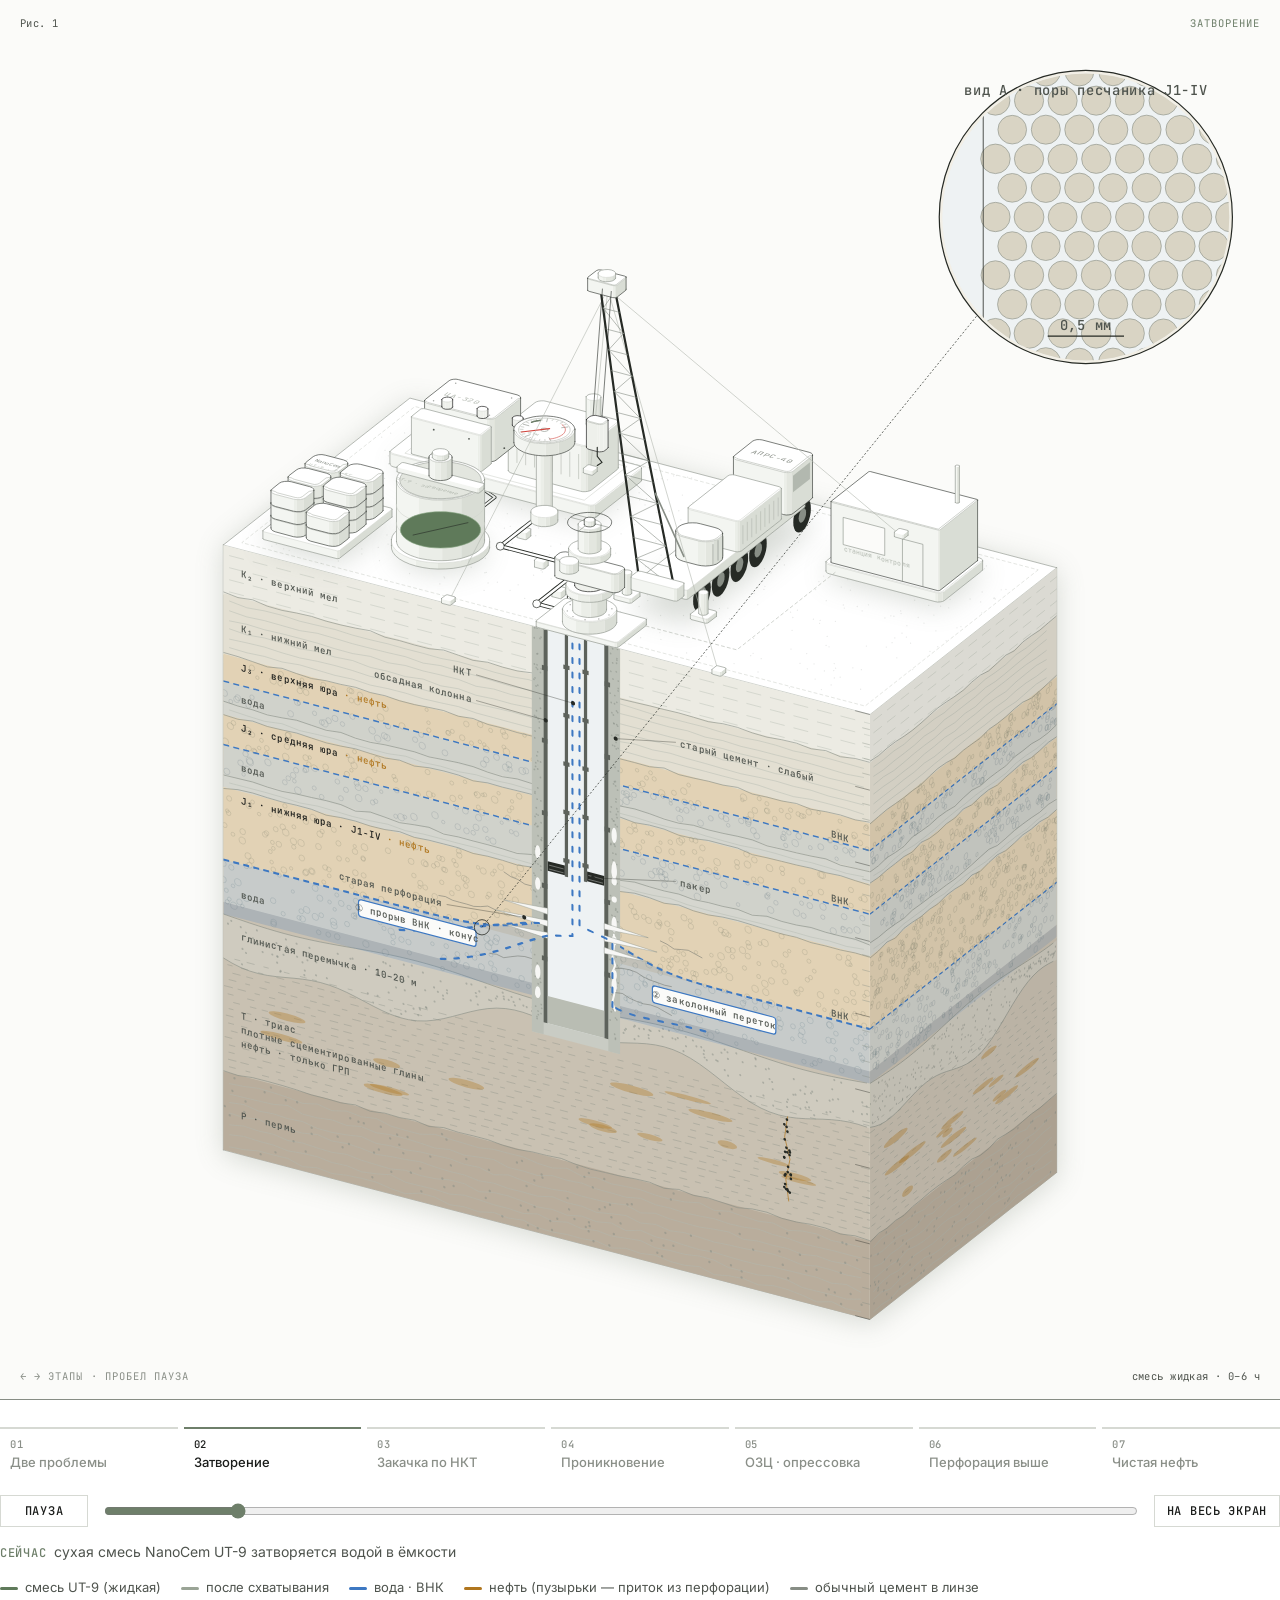
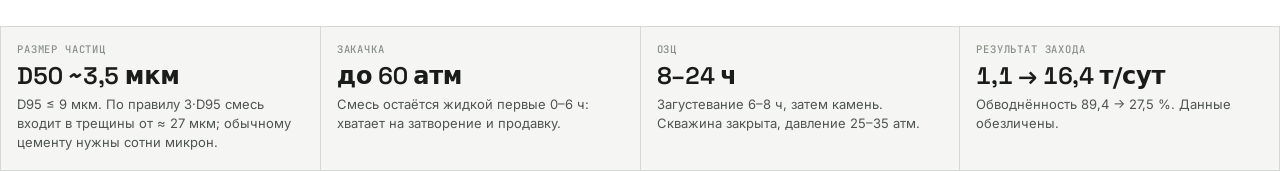
==== commit 8c275b9e: "Убраны ссылки на ТУ, анимация «В пласте» быстрее Цикл анимации ~22 с вместо 39 с; время идёт по реал" ====
--- a/plast.html
+++ b/plast.html
@@ -1275,12 +1275,16 @@
   if (document.activeElement !== scrub) scrub.value = String(Math.round((t / T) * 1000));
 }
 
+// анимация идёт быстрее реального сценария: 39 с проходит примерно за 22 с
+const SPEED = 1.8;
 function tick(now) {
-  const dt = last ? Math.min((now - last) / 1000, 1 / 30) : 1 / 60;
+  // время по реальным часам: при низком FPS кадры реже, но скорость та же
+  const dt = (last ? Math.min((now - last) / 1000, 0.25) : 1 / 60) * SPEED;
   last = now;
   if (playing) { t += dt; if (t >= T) t = 0; }
   const target = pressureTarget(t);
-  for (let i = 0; i < 4; i++) { pRate += ((target - pressure) * 120 - pRate * 18) * dt / 4; pressure += pRate * dt / 4; }
+  const n = Math.ceil(dt / 0.01);
+  for (let i = 0; i < n; i++) { pRate += ((target - pressure) * 120 - pRate * 18) * dt / n; pressure += pRate * dt / n; }
   draw();
   frame = visible ? requestAnimationFrame(tick) : 0;
 }
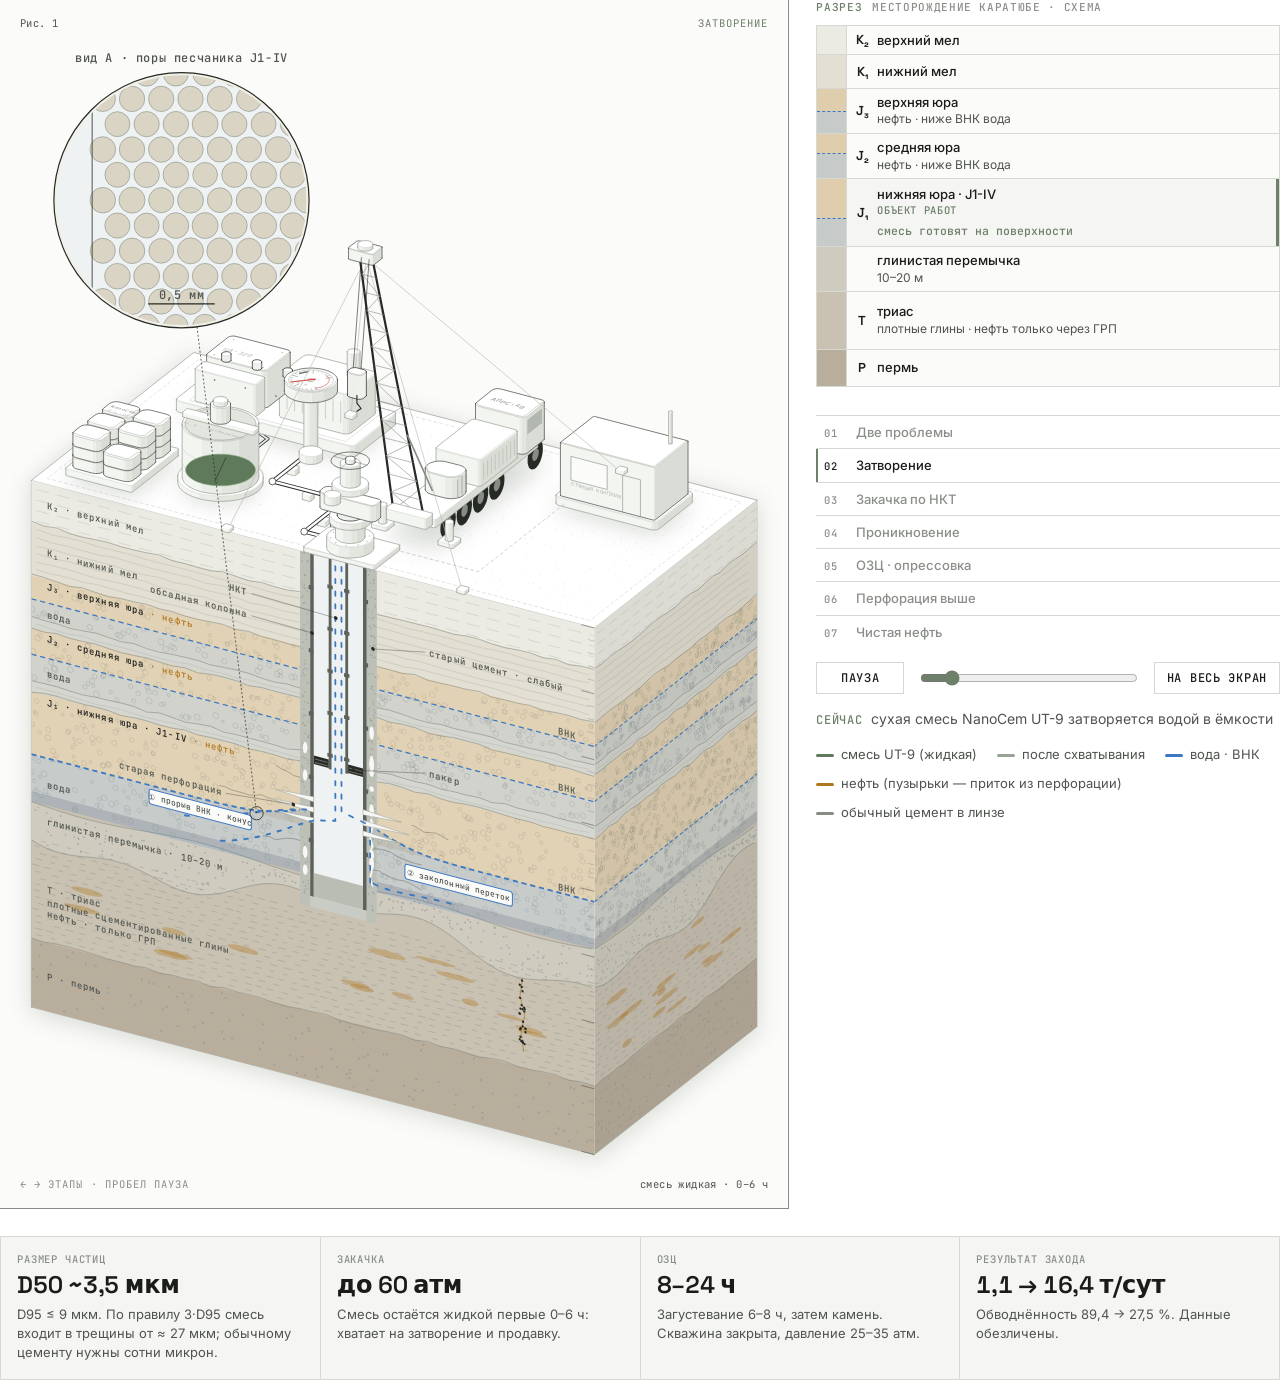
==== commit d6bb7114: "«В пласте»: крупнее разрез и читаемая геологическая колонка Лупа перенесена в пустой угол, поля сцен" ====
--- a/plast.html
+++ b/plast.html
@@ -233,8 +233,9 @@
 .drill-line{fill:none;stroke:var(--anatomy-hi);stroke-width:.6}
 .hook{fill:none;stroke:var(--anatomy-hi);stroke-width:1.1;stroke-linecap:round}
 .glass .iso-fill{fill:var(--anatomy-lo)}
-.face-label{font:500 3.1px/1 var(--f-mono);fill:var(--anatomy-text);letter-spacing:.03em}
+.face-label{font:500 3.5px/1 var(--f-mono);fill:var(--anatomy-text);letter-spacing:.03em}
 .face-label.strong{fill:var(--ink)}
+.prob-text,.block-text{font-size:3.1px}
 .tick{stroke:var(--anatomy-mid);stroke-width:.4}.tick.major{stroke:var(--anatomy-hi)}
 .callout{fill:none;stroke:var(--anatomy-hi);stroke-width:.35}.callout-dot{fill:var(--anatomy-hi)}
 .pipe-body{fill:none;stroke:var(--anatomy-hi);stroke-linecap:round;stroke-linejoin:round}
@@ -265,6 +266,38 @@
 .wrap{max-width:none;padding:0}
 @media (max-width:560px){.steps button{font-size:12px;padding-inline:4px;hyphens:auto;overflow-wrap:anywhere}}
 
+/* геологическая колонка: читаемая подпись к разрезу */
+.geo{display:grid;gap:10px;align-content:start}
+.geo__h{margin:0;font:500 11px/1.4 var(--f-mono);letter-spacing:.06em;text-transform:uppercase;color:var(--muted)}
+.geo__h b{font-weight:500;color:var(--accent);margin-right:10px}
+.geo__col{list-style:none;margin:0;padding:0;border:1px solid var(--line);background:var(--anatomy-card)}
+.geo__col li{display:grid;grid-template-columns:30px 30px minmax(0,1fr);align-items:center;min-height:calc(var(--h) * 1.7px);border-top:1px solid var(--line)}
+.geo__col li:first-child{border-top:0}
+.geo__col i{align-self:stretch;position:relative;background:var(--c);border-right:1px solid var(--line)}
+.geo__col .pay i{background:linear-gradient(to bottom,rgba(176,118,30,.18) 0 var(--vnk),rgba(61,120,194,.2) var(--vnk)),var(--st-pay)}
+.geo__col .pay i::after{content:"";position:absolute;left:0;right:0;top:var(--vnk);border-top:1.5px dashed var(--water)}
+.geo__i{font:600 13px/1 var(--f-display);color:var(--ink);text-align:center}
+.geo__n{display:grid;gap:1px;padding:5px 10px 5px 0;font:500 13px/1.3 var(--f-body);color:var(--ink)}
+.geo__n small{font:400 12px/1.35 var(--f-body);color:var(--anatomy-text)}
+.geo__n b{margin-top:4px;font:500 11.5px/1.35 var(--f-mono);color:var(--accent)}
+.geo__col .work{background:var(--paper);box-shadow:inset -3px 0 0 var(--accent)}
+.geo__col .work small{font:500 10.5px/1.3 var(--f-mono);letter-spacing:.06em;text-transform:uppercase;color:var(--accent)}
+html.fs .geo{display:none}
+@media (max-width:560px){html:not(.fs) .iso-plate-corner[data-corner="fig"]::after{content:" · ⤢ нажмите — крупнее";color:var(--accent)}}
+/* широкий экран: разрез слева, колонка и пульт справа */
+@media (min-width:900px){
+  html:not(.fs) .wrap{grid-template-columns:minmax(0,1.7fr) minmax(300px,1fr);grid-template-rows:auto 1fr;column-gap:28px;align-items:start}
+  html:not(.fs) .iso-figure{grid-column:1;grid-row:1 / span 2}
+  html:not(.fs) .geo{grid-column:2;grid-row:1}
+  html:not(.fs) .controls{grid-column:2;grid-row:2}
+  html:not(.fs) .facts{grid-column:1 / -1}
+  html:not(.fs) .steps{grid-template-columns:1fr;gap:0}
+  html:not(.fs) .steps button{grid-template-columns:28px 1fr;align-items:baseline;border-top-width:1px;padding:8px 8px}
+  html:not(.fs) .steps button[aria-current="step"]{border-top-color:var(--line);box-shadow:inset 2px 0 0 var(--accent)}
+  html:not(.fs) .bar{flex-wrap:wrap;row-gap:10px}
+  html:not(.fs) #scrub{flex:1 1 120px}
+}
+
 /* полноэкранный режим: клик по разрезу */
 .iso-stage{cursor:zoom-in}
 #fs{all:unset;cursor:pointer;font:500 12px/1 var(--f-mono);letter-spacing:.06em;text-transform:uppercase;padding:9px 12px;border:1px solid var(--line);color:var(--ink);white-space:nowrap}
@@ -298,6 +331,15 @@
   html.fs .steps button[aria-current="step"]{border-top-color:var(--line);box-shadow:inset 2px 0 0 var(--accent)}
   html.fs .legend{display:flex;gap:6px 14px;font-size:12px}
 }
+/* большой экран: колонка разреза над пультом */
+@media (orientation:landscape) and (min-height:760px){
+  html.fs .wrap{grid-template-rows:auto minmax(0,1fr);align-content:center}
+  html.fs .iso-figure{grid-column:1;grid-row:1 / span 2}
+  html.fs .geo{display:grid;grid-column:2;grid-row:1;align-self:end}
+  html.fs .controls{grid-column:2;grid-row:2;align-content:start}
+  html.fs .legend{display:none}
+  html.fs .geo__col li{min-height:calc(var(--h) * 1.35px)}
+}
 @media (orientation:landscape) and (max-height:520px){
   html.fs .iso-plate{padding:30px 6px 24px}
   html.fs .steps button{padding:5px 6px;font-size:12.5px}
@@ -307,14 +349,14 @@
 </style>
 
 <div class="wrap">
-<figure class="iso-figure"><div class="iso-plate"><div class="iso-plate-corners" aria-hidden="true"><span class="iso-plate-corner" data-corner="fig">Рис. 1</span><span class="iso-plate-corner" data-corner="title" data-phase>до ремонта</span><span class="iso-plate-corner" data-corner="hint">← → этапы · пробел пауза</span><span class="iso-plate-corner" data-corner="readout" data-readout>Qн 1,1 т/сут · обв. 89,4 %</span></div><button type="button" class="fs-close" aria-label="Свернуть">×</button><div class="iso-stage" tabindex="0" aria-label="Анимация захода NanoCem UT-9: стрелки переключают этапы, пробел ставит на паузу"><svg xmlns="http://www.w3.org/2000/svg" class="iso-svg" viewBox="0 0 820 860" role="img" aria-label="Изометрический разрез скважины. На поверхности — цементировочный агрегат с манометром, ёмкость затворения, поддон с мешками NanoCem UT-9 и устьевая арматура. На срезе породы видны НКТ, пакер, перфорации, заколонный канал и микротрещины: смесь идёт по НКТ, выходит в интервал, заполняет перфорации, канал и трещины, затем схватывается. Справа — линза: частицы смеси в порах песчаника."><path class="iso-halo" d="M137.1 326.8L259.3 230.6L682.9 341.7L682.9 737.8L560.7 834L137.1 723Z"/><g class="iso-solid"><path class="iso-fill" d="M137.1 326.8L259.3 230.6L682.9 341.7L682.9 737.8L560.7 834L137.1 723Z"/><path class="iso-shade" data-shade="0" d="M682.9 737.8L560.7 834L560.7 437.8L682.9 341.7Z"/><path class="iso-shade" data-shade="3" d="M560.7 834L137.1 723L137.1 326.8L560.7 437.8Z"/><path class="iso-top" d="M682.9 341.7L560.7 437.8L137.1 326.8L259.3 230.6Z"/><path class="iso-line iso-crease" data-tone="lo" d="M682.9 341.7L560.7 437.8L137.1 326.8"/><path class="iso-line iso-edge" data-tone="mid" d="M137.1 326.8L259.3 230.6L682.9 341.7M682.9 737.8L560.7 834L137.1 723M682.9 341.7L682.9 737.8M137.1 326.8L137.1 723"/></g><path class="ground-top" d="M682.9 341.7L560.6 437.8L137.1 326.8L259.4 230.6Z"/><g class="iso-dots" data-tone="faint"><circle cx="524.7" cy="414.6" r="0.42"/><circle cx="507.9" cy="420.3" r="0.42"/><circle cx="414.9" cy="359.4" r="0.42"/><circle cx="380.4" cy="298.7" r="0.42"/><circle cx="302" cy="290.9" r="0.42"/><circle cx="325" cy="314.6" r="0.42"/><circle cx="524.5" cy="308.2" r="0.42"/><circle cx="317.6" cy="260.9" r="0.42"/><circle cx="298.5" cy="274.1" r="0.42"/><circle cx="599.9" cy="396.5" r="0.42"/><circle cx="407.2" cy="343.3" r="0.42"/><circle cx="543.8" cy="340.4" r="0.42"/><circle cx="626.5" cy="348.7" r="0.42"/><circle cx="417.7" cy="346.4" r="0.42"/><circle cx="180.2" cy="330.3" r="0.42"/><circle cx="352.2" cy="289.6" r="0.42"/><circle cx="227.8" cy="332.7" r="0.42"/><circle cx="299.4" cy="341.4" r="0.42"/><circle cx="284.7" cy="326.1" r="0.42"/><circle cx="401.6" cy="388.5" r="0.42"/><circle cx="649.7" cy="355.9" r="0.42"/><circle cx="603.8" cy="383" r="0.42"/><circle cx="287.4" cy="270.3" r="0.42"/><circle cx="519.2" cy="397.9" r="0.42"/><circle cx="339.5" cy="330.8" r="0.42"/><circle cx="413.7" cy="341" r="0.42"/><circle cx="377" cy="327.7" r="0.42"/><circle cx="299.5" cy="246.5" r="0.42"/><circle cx="414.6" cy="352.2" r="0.42"/><circle cx="341.3" cy="310.3" r="0.42"/><circle cx="469.3" cy="299.7" r="0.42"/><circle cx="322.9" cy="271.1" r="0.42"/><circle cx="305.8" cy="277.4" r="0.42"/><circle cx="581.6" cy="384.6" r="0.42"/><circle cx="368" cy="293.2" r="0.42"/><circle cx="353.8" cy="296.3" r="0.42"/><circle cx="244.3" cy="320.2" r="0.42"/><circle cx="489.4" cy="401.3" r="0.42"/><circle cx="334.3" cy="291.3" r="0.42"/><circle cx="348.1" cy="342.1" r="0.42"/><circle cx="362" cy="336.2" r="0.42"/><circle cx="414.4" cy="374.8" r="0.42"/><circle cx="467.5" cy="368.2" r="0.42"/><circle cx="580.1" cy="357.2" r="0.42"/><circle cx="382.5" cy="287.4" r="0.42"/><circle cx="373" cy="347.8" r="0.42"/><circle cx="219.4" cy="300.1" r="0.42"/><circle cx="351.2" cy="372" r="0.42"/><circle cx="325.9" cy="276.1" r="0.42"/><circle cx="468.5" cy="318.5" r="0.42"/><circle cx="592.2" cy="374.3" r="0.42"/><circle cx="346" cy="344.5" r="0.42"/><circle cx="395.3" cy="383.2" r="0.42"/><circle cx="332.5" cy="303.3" r="0.42"/><circle cx="575.6" cy="347.7" r="0.42"/><circle cx="243" cy="264.8" r="0.42"/><circle cx="362.5" cy="301.1" r="0.42"/><circle cx="282.2" cy="307.8" r="0.42"/><circle cx="249.5" cy="270.4" r="0.42"/><circle cx="500.2" cy="298.4" r="0.42"/><circle cx="537.3" cy="413.9" r="0.42"/><circle cx="491.7" cy="308.2" r="0.42"/><circle cx="188.4" cy="330" r="0.42"/><circle cx="245.3" cy="273.6" r="0.42"/><circle cx="554.5" cy="345" r="0.42"/><circle cx="385.2" cy="387.1" r="0.42"/><circle cx="443.5" cy="359.3" r="0.42"/><circle cx="471.1" cy="323.6" r="0.42"/><circle cx="467.2" cy="291.3" r="0.42"/><circle cx="554.5" cy="421.3" r="0.42"/><circle cx="362.7" cy="375.9" r="0.42"/><circle cx="301.3" cy="255.5" r="0.42"/><circle cx="530.8" cy="409.3" r="0.42"/><circle cx="635.6" cy="342.3" r="0.42"/><circle cx="205.4" cy="305" r="0.42"/><circle cx="513.1" cy="369.5" r="0.42"/><circle cx="575.1" cy="390.8" r="0.42"/><circle cx="519.6" cy="407.9" r="0.42"/><circle cx="375.5" cy="321.3" r="0.42"/><circle cx="409.4" cy="292.6" r="0.42"/><circle cx="410.4" cy="387.5" r="0.42"/><circle cx="240.8" cy="256.2" r="0.42"/><circle cx="423.5" cy="373" r="0.42"/><circle cx="609.8" cy="337.3" r="0.42"/><circle cx="242.7" cy="283.2" r="0.42"/><circle cx="558.7" cy="317.9" r="0.42"/><circle cx="290.4" cy="262.9" r="0.42"/><circle cx="576.3" cy="373.5" r="0.42"/><circle cx="588.6" cy="408.4" r="0.42"/><circle cx="523.6" cy="375.4" r="0.42"/><circle cx="358" cy="326.2" r="0.42"/><circle cx="491.8" cy="353.9" r="0.42"/><circle cx="494.4" cy="305.8" r="0.42"/><circle cx="239.4" cy="337.1" r="0.42"/><circle cx="580.4" cy="344.1" r="0.42"/><circle cx="484.1" cy="397.8" r="0.42"/><circle cx="538.1" cy="407.5" r="0.42"/><circle cx="435.4" cy="304.4" r="0.42"/><circle cx="252.1" cy="310" r="0.42"/><circle cx="589.9" cy="363" r="0.42"/><circle cx="427" cy="321.8" r="0.42"/><circle cx="599.1" cy="366.4" r="0.42"/><circle cx="355.5" cy="264.4" r="0.42"/><circle cx="351.8" cy="349" r="0.42"/><circle cx="610.5" cy="389.4" r="0.42"/><circle cx="298.5" cy="311.8" r="0.42"/><circle cx="555" cy="408.5" r="0.42"/><circle cx="555.5" cy="370" r="0.42"/><circle cx="281.3" cy="275.5" r="0.42"/><circle cx="253.4" cy="298.3" r="0.42"/><circle cx="532.6" cy="386.7" r="0.42"/><circle cx="461.8" cy="287.2" r="0.42"/><circle cx="268.9" cy="278.7" r="0.42"/><circle cx="375.4" cy="278.2" r="0.42"/><circle cx="541.8" cy="354.4" r="0.42"/><circle cx="276.1" cy="326.2" r="0.42"/><circle cx="310.9" cy="262.2" r="0.42"/><circle cx="353.7" cy="269.6" r="0.42"/><circle cx="615.8" cy="329.9" r="0.42"/><circle cx="462" cy="368.3" r="0.42"/><circle cx="270.2" cy="247.9" r="0.42"/><circle cx="495.8" cy="345.1" r="0.42"/><circle cx="424.8" cy="343.1" r="0.42"/><circle cx="308.4" cy="345" r="0.42"/><circle cx="613.1" cy="362.5" r="0.42"/><circle cx="326.3" cy="325.6" r="0.42"/><circle cx="289" cy="268.4" r="0.42"/><circle cx="423.8" cy="333.4" r="0.42"/><circle cx="453.4" cy="399.9" r="0.42"/><circle cx="350.6" cy="333.3" r="0.42"/><circle cx="446.9" cy="313.2" r="0.42"/><circle cx="378.4" cy="347.3" r="0.42"/><circle cx="413.3" cy="300.6" r="0.42"/><circle cx="420.4" cy="324.3" r="0.42"/><circle cx="405.9" cy="346.6" r="0.42"/><circle cx="634.1" cy="357.6" r="0.42"/><circle cx="536.9" cy="409.1" r="0.42"/><circle cx="397.6" cy="319.5" r="0.42"/><circle cx="359.1" cy="380" r="0.42"/><circle cx="341.7" cy="320.7" r="0.42"/><circle cx="190.7" cy="304.7" r="0.42"/><circle cx="620.2" cy="380.3" r="0.42"/><circle cx="347" cy="265.5" r="0.42"/><circle cx="586.3" cy="335.4" r="0.42"/><circle cx="528.8" cy="421.5" r="0.42"/><circle cx="435.9" cy="325.6" r="0.42"/><circle cx="547.8" cy="323.4" r="0.42"/><circle cx="368.5" cy="275.9" r="0.42"/><circle cx="307.2" cy="263.9" r="0.42"/><circle cx="415.1" cy="363.2" r="0.42"/><circle cx="409.7" cy="297.3" r="0.42"/><circle cx="524" cy="404.7" r="0.42"/><circle cx="276.3" cy="271.6" r="0.42"/><circle cx="514.7" cy="314.5" r="0.42"/><circle cx="218.2" cy="326.5" r="0.42"/><circle cx="182.8" cy="317.7" r="0.42"/><circle cx="245" cy="326.2" r="0.42"/><circle cx="441.1" cy="282.4" r="0.42"/><circle cx="613.6" cy="333.3" r="0.42"/><circle cx="596" cy="378" r="0.42"/><circle cx="620.5" cy="345.4" r="0.42"/><circle cx="527.2" cy="350.8" r="0.42"/><circle cx="584.5" cy="387.1" r="0.42"/><circle cx="428" cy="284.1" r="0.42"/><circle cx="259.6" cy="332.1" r="0.42"/><circle cx="399.2" cy="361.3" r="0.42"/><circle cx="316.6" cy="351.2" r="0.42"/><circle cx="343.3" cy="337.6" r="0.42"/><circle cx="381" cy="283.3" r="0.42"/><circle cx="517.7" cy="302.3" r="0.42"/><circle cx="555.8" cy="342.6" r="0.42"/><circle cx="208.4" cy="319.6" r="0.42"/><circle cx="395.5" cy="303.5" r="0.42"/><circle cx="572.7" cy="339.4" r="0.42"/><circle cx="240.6" cy="286.1" r="0.42"/><circle cx="236.2" cy="300.4" r="0.42"/><circle cx="484.7" cy="358.5" r="0.42"/><circle cx="231.5" cy="289" r="0.42"/><circle cx="255.7" cy="299.2" r="0.42"/><circle cx="441.4" cy="334.2" r="0.42"/><circle cx="191.2" cy="326.5" r="0.42"/><circle cx="252.6" cy="289.6" r="0.42"/><circle cx="401.8" cy="281.4" r="0.42"/><circle cx="459.6" cy="312.6" r="0.42"/><circle cx="393.1" cy="296.4" r="0.42"/><circle cx="355.7" cy="271.5" r="0.42"/><circle cx="309" cy="316.3" r="0.42"/><circle cx="313.6" cy="280.5" r="0.42"/><circle cx="260" cy="316.8" r="0.42"/><circle cx="262.5" cy="299.4" r="0.42"/><circle cx="409.4" cy="367.1" r="0.42"/><circle cx="561.2" cy="328.8" r="0.42"/><circle cx="302.4" cy="326.1" r="0.42"/><circle cx="563.4" cy="330.7" r="0.42"/><circle cx="462.5" cy="360.8" r="0.42"/><circle cx="426.2" cy="303.7" r="0.42"/><circle cx="355.3" cy="372.9" r="0.42"/><circle cx="514.8" cy="404.3" r="0.42"/><circle cx="211.9" cy="310.1" r="0.42"/><circle cx="604.1" cy="324.7" r="0.42"/><circle cx="482.2" cy="306.7" r="0.42"/><circle cx="588.7" cy="353.6" r="0.42"/><circle cx="341" cy="332.5" r="0.42"/><circle cx="550.8" cy="326.9" r="0.42"/><circle cx="424" cy="283.4" r="0.42"/><circle cx="251" cy="329.2" r="0.42"/><circle cx="359.5" cy="340.4" r="0.42"/><circle cx="308.7" cy="335.5" r="0.42"/><circle cx="201.3" cy="338.8" r="0.42"/><circle cx="609.6" cy="330.1" r="0.42"/><circle cx="297.9" cy="310.2" r="0.42"/><circle cx="278.9" cy="352.3" r="0.42"/><circle cx="541.1" cy="413.4" r="0.42"/><circle cx="415.4" cy="341.5" r="0.42"/><circle cx="423.7" cy="388.7" r="0.42"/><circle cx="472" cy="342.5" r="0.42"/><circle cx="343.6" cy="315.7" r="0.42"/><circle cx="361.3" cy="285.4" r="0.42"/><circle cx="326.5" cy="280.5" r="0.42"/><circle cx="301.6" cy="326.9" r="0.42"/><circle cx="432" cy="281.6" r="0.42"/><circle cx="264" cy="245.5" r="0.42"/><circle cx="532" cy="363.3" r="0.42"/><circle cx="471.6" cy="404.5" r="0.42"/><circle cx="467" cy="313" r="0.42"/><circle cx="336.1" cy="318.1" r="0.42"/><circle cx="472.3" cy="345.6" r="0.42"/><circle cx="468.6" cy="375.1" r="0.42"/><circle cx="246.7" cy="253.6" r="0.42"/><circle cx="358.7" cy="370" r="0.42"/><circle cx="531.9" cy="392.6" r="0.42"/><circle cx="484.4" cy="388" r="0.42"/><circle cx="394.1" cy="342.3" r="0.42"/><circle cx="190.6" cy="307.5" r="0.42"/><circle cx="372.8" cy="359.5" r="0.42"/><circle cx="642.7" cy="362.2" r="0.42"/><circle cx="510.1" cy="374.3" r="0.42"/><circle cx="636.9" cy="340.5" r="0.42"/><circle cx="176.6" cy="329.3" r="0.42"/><circle cx="440.3" cy="362.5" r="0.42"/><circle cx="254" cy="309.7" r="0.42"/><circle cx="530.3" cy="347.2" r="0.42"/><circle cx="273.8" cy="330.6" r="0.42"/><circle cx="348.5" cy="275.2" r="0.42"/><circle cx="578.2" cy="400.7" r="0.42"/><circle cx="574.6" cy="342.6" r="0.42"/><circle cx="570.4" cy="374.6" r="0.42"/><circle cx="376.9" cy="322.1" r="0.42"/><circle cx="252.7" cy="298.5" r="0.42"/><circle cx="280.3" cy="244.3" r="0.42"/><circle cx="373.6" cy="282.2" r="0.42"/><circle cx="193.7" cy="311.8" r="0.42"/><circle cx="452.3" cy="296.2" r="0.42"/><circle cx="547.8" cy="356.4" r="0.42"/><circle cx="267.1" cy="326.3" r="0.42"/><circle cx="356.5" cy="297.1" r="0.42"/><circle cx="406.4" cy="313.5" r="0.42"/><circle cx="458.1" cy="363" r="0.42"/><circle cx="168.9" cy="327.6" r="0.42"/><circle cx="646.6" cy="356.2" r="0.42"/><circle cx="546.1" cy="349.5" r="0.42"/><circle cx="383.4" cy="274.1" r="0.42"/><circle cx="340.3" cy="346.6" r="0.42"/><circle cx="334.5" cy="361.8" r="0.42"/><circle cx="580.5" cy="320.8" r="0.42"/><circle cx="626.2" cy="362.2" r="0.42"/><circle cx="324.9" cy="356.5" r="0.42"/><circle cx="360.4" cy="266.4" r="0.42"/><circle cx="617.6" cy="381.1" r="0.42"/><circle cx="431.9" cy="333.4" r="0.42"/><circle cx="343.6" cy="297.9" r="0.42"/><circle cx="342" cy="278.9" r="0.42"/><circle cx="574.3" cy="373.2" r="0.42"/><circle cx="199.5" cy="301.2" r="0.42"/><circle cx="491.2" cy="355.9" r="0.42"/><circle cx="309.3" cy="344.8" r="0.42"/><circle cx="449.2" cy="308.3" r="0.42"/><circle cx="508.9" cy="395" r="0.42"/><circle cx="357.3" cy="334.1" r="0.42"/><circle cx="509.6" cy="382.7" r="0.42"/><circle cx="302.7" cy="332.5" r="0.42"/><circle cx="397" cy="370.5" r="0.42"/><circle cx="192.2" cy="326.5" r="0.42"/><circle cx="388.3" cy="332.6" r="0.42"/><circle cx="255.8" cy="253.4" r="0.42"/><circle cx="219.5" cy="328.6" r="0.42"/><circle cx="342.6" cy="366" r="0.42"/><circle cx="399.6" cy="373.2" r="0.42"/><circle cx="266.7" cy="237.6" r="0.42"/><circle cx="255.8" cy="308.1" r="0.42"/><circle cx="438.5" cy="373" r="0.42"/><circle cx="433.9" cy="281.3" r="0.42"/><circle cx="259.1" cy="345.5" r="0.42"/><circle cx="323.1" cy="306.3" r="0.42"/><circle cx="282" cy="348.4" r="0.42"/><circle cx="543.1" cy="318.4" r="0.42"/><circle cx="382" cy="353.2" r="0.42"/><circle cx="270.5" cy="258.9" r="0.42"/><circle cx="504.6" cy="339.9" r="0.42"/><circle cx="549.4" cy="407.3" r="0.42"/><circle cx="421" cy="305.5" r="0.42"/><circle cx="633.8" cy="371.3" r="0.42"/><circle cx="279.6" cy="239.8" r="0.42"/><circle cx="281.8" cy="265.1" r="0.42"/><circle cx="421.2" cy="283.7" r="0.42"/><circle cx="443.8" cy="282.9" r="0.42"/><circle cx="633.1" cy="364.1" r="0.42"/><circle cx="307.9" cy="356.6" r="0.42"/><circle cx="487.3" cy="410" r="0.42"/><circle cx="581" cy="371.7" r="0.42"/><circle cx="288.3" cy="321.1" r="0.42"/><circle cx="285.1" cy="245.5" r="0.42"/><circle cx="345.2" cy="343.5" r="0.42"/><circle cx="259.7" cy="255" r="0.42"/><circle cx="527.6" cy="378.1" r="0.42"/><circle cx="598.7" cy="335.7" r="0.42"/><circle cx="436.8" cy="310.3" r="0.42"/><circle cx="364.1" cy="340.1" r="0.42"/><circle cx="374.2" cy="318.1" r="0.42"/><circle cx="351.6" cy="327.6" r="0.42"/><circle cx="297.9" cy="259.8" r="0.42"/><circle cx="458.7" cy="289.8" r="0.42"/><circle cx="485" cy="336.8" r="0.42"/><circle cx="333.1" cy="274.5" r="0.42"/><circle cx="370.6" cy="354.4" r="0.42"/><circle cx="576.9" cy="387.7" r="0.42"/><circle cx="245.2" cy="268.4" r="0.42"/><circle cx="290.6" cy="352.8" r="0.42"/><circle cx="281.6" cy="347.7" r="0.42"/><circle cx="301.6" cy="328.3" r="0.42"/><circle cx="537.2" cy="404.5" r="0.42"/><circle cx="571.5" cy="353.3" r="0.42"/><circle cx="218.2" cy="296.5" r="0.42"/><circle cx="539.4" cy="314.8" r="0.42"/><circle cx="278" cy="329.8" r="0.42"/><circle cx="525" cy="356" r="0.42"/><circle cx="564.4" cy="326.5" r="0.42"/><circle cx="437.8" cy="294.1" r="0.42"/><circle cx="311.8" cy="282.1" r="0.42"/><circle cx="304.7" cy="265.6" r="0.42"/><circle cx="558.3" cy="393" r="0.42"/><circle cx="584.8" cy="379.7" r="0.42"/><circle cx="642" cy="361.4" r="0.42"/><circle cx="543.2" cy="366.1" r="0.42"/><circle cx="239.4" cy="292.4" r="0.42"/><circle cx="538" cy="376.8" r="0.42"/><circle cx="551.1" cy="320.4" r="0.42"/><circle cx="499.8" cy="334" r="0.42"/><circle cx="392.3" cy="345.5" r="0.42"/><circle cx="552.7" cy="341" r="0.42"/><circle cx="212.4" cy="337.3" r="0.42"/><circle cx="310.9" cy="299.3" r="0.42"/><circle cx="414.3" cy="296.5" r="0.42"/><circle cx="270.3" cy="301.4" r="0.42"/><circle cx="432.9" cy="332.4" r="0.42"/><circle cx="602.5" cy="372.7" r="0.42"/><circle cx="394" cy="332.1" r="0.42"/><circle cx="580.7" cy="370" r="0.42"/><circle cx="484.8" cy="299.2" r="0.42"/><circle cx="327.7" cy="281" r="0.42"/><circle cx="641.8" cy="361.8" r="0.42"/><circle cx="337.1" cy="318.1" r="0.42"/><circle cx="210.4" cy="286.4" r="0.42"/><circle cx="200" cy="326.7" r="0.42"/><circle cx="508.6" cy="370.8" r="0.42"/><circle cx="227.8" cy="329.4" r="0.42"/><circle cx="249.7" cy="332.9" r="0.42"/><circle cx="171.8" cy="326.2" r="0.42"/><circle cx="423" cy="384.2" r="0.42"/><circle cx="528" cy="376.2" r="0.42"/><circle cx="552.3" cy="367.1" r="0.42"/><circle cx="373.3" cy="295.8" r="0.42"/><circle cx="285.4" cy="307" r="0.42"/><circle cx="292.3" cy="312.2" r="0.42"/><circle cx="472.8" cy="351.6" r="0.42"/><circle cx="404.7" cy="363.6" r="0.42"/><circle cx="491.5" cy="342.3" r="0.42"/><circle cx="587.2" cy="391.1" r="0.42"/><circle cx="440.5" cy="397.5" r="0.42"/><circle cx="482.5" cy="399.3" r="0.42"/><circle cx="487.1" cy="365.9" r="0.42"/><circle cx="219.1" cy="310.8" r="0.42"/><circle cx="412.3" cy="275.8" r="0.42"/><circle cx="391.4" cy="389.2" r="0.42"/><circle cx="452.9" cy="345.6" r="0.42"/><circle cx="444.7" cy="298.9" r="0.42"/><circle cx="380.3" cy="341.2" r="0.42"/><circle cx="309.9" cy="247.4" r="0.42"/><circle cx="535.2" cy="418.5" r="0.42"/><circle cx="284.4" cy="320.1" r="0.42"/><circle cx="382.4" cy="356.5" r="0.42"/><circle cx="286.1" cy="253" r="0.42"/><circle cx="526.5" cy="307" r="0.42"/><circle cx="357.4" cy="288.1" r="0.42"/><circle cx="606.9" cy="366.9" r="0.42"/><circle cx="513.8" cy="324.9" r="0.42"/><circle cx="543.8" cy="368.1" r="0.42"/><circle cx="571.3" cy="393.7" r="0.42"/><circle cx="455.7" cy="354.4" r="0.42"/><circle cx="458" cy="354.5" r="0.42"/><circle cx="310.5" cy="351.7" r="0.42"/><circle cx="603.7" cy="342.1" r="0.42"/><circle cx="456.9" cy="290.2" r="0.42"/><circle cx="612.2" cy="368" r="0.42"/><circle cx="326.4" cy="278.4" r="0.42"/><circle cx="275.3" cy="291.9" r="0.42"/><circle cx="533.8" cy="393.5" r="0.42"/><circle cx="230.6" cy="315.5" r="0.42"/><circle cx="251.6" cy="278.1" r="0.42"/><circle cx="429.2" cy="304.7" r="0.42"/><circle cx="280.6" cy="305.9" r="0.42"/><circle cx="330.2" cy="352.9" r="0.42"/><circle cx="321.2" cy="315.8" r="0.42"/><circle cx="238.6" cy="328.4" r="0.42"/><circle cx="377.3" cy="292.1" r="0.42"/><circle cx="289.6" cy="264.9" r="0.42"/><circle cx="361.1" cy="309.7" r="0.42"/><circle cx="605" cy="393.4" r="0.42"/><circle cx="479.4" cy="364" r="0.42"/><circle cx="559.6" cy="366" r="0.42"/></g><path class="iso-line" data-tone="faint" data-dashed="" d="M670.8 343.1L557.4 432.3L149.2 325.3L262.6 236.1Z"/><g transform="matrix(1.112 -0.874 0 1.981 560.654 437.813)"><clipPath id="cut2"><rect x="0" y="0" width="110" height="200"/></clipPath><g clip-path="url(#cut2)"><rect class="st st-chalk" x="-1" y="0" width="112" height="16.4"/><rect class="st st-clay" x="-1" y="16" width="112" height="20.4"/><rect class="st st-pay" x="-1" y="36" width="112" height="16.4"/><rect class="st st-cap" x="-1" y="52" width="112" height="4.4"/><rect class="st st-pay" x="-1" y="56" width="112" height="20.4"/><rect class="st st-cap" x="-1" y="76" width="112" height="4.4"/><rect class="st st-pay" x="-1" y="80" width="112" height="42.4"/><rect class="st st-trias" x="-1" y="118" width="112" height="56.4"/><rect class="st st-perm" x="-1" y="174" width="112" height="26.4"/><path class="st st-plug" d="M-1 121.91L2 122.17L5 122.42L8 122.65L11 122.85L14 123.01L17 123.12L20 123.19L23 123.2L26 123.15L29 123.05L32 122.91L35 122.72L38 122.5L41 122.25L44 122L47 121.74L50 121.5L53 121.28L56 121.09L59 120.95L62 120.85L65 120.8L68 120.81L71 120.88L74 120.99L77 121.15L80 121.35L83 121.58L86 121.83L89 122.09L92 122.34L95 122.58L98 122.79L101 122.96L104 123.09L107 123.17L110 123.2L110 129.62L107 129.08L104 128.67L101 128.48L98 128.57L95 128.98L92 129.7L89 130.72L86 132L83 133.45L80 134.99L77 136.51L74 137.93L71 139.14L68 140.07L65 140.68L62 140.96L59 140.89L56 140.54L53 139.96L50 139.22L47 138.43L44 137.67L41 137.02L38 136.55L35 136.3L32 136.27L29 136.46L26 136.83L23 137.31L20 137.82L17 138.27L14 138.58L11 138.68L8 138.5L5 138.01L2 137.21L-1 136.14Z"/><path class="tx-brick" d="M2 3h5"/><path class="tx-brick" d="M10 3h5"/><path class="tx-brick" d="M18 3h5"/><path class="tx-brick" d="M26 3h5"/><path class="tx-brick" d="M34 3h5"/><path class="tx-brick" d="M42 3h5"/><path class="tx-brick" d="M50 3h5"/><path class="tx-brick" d="M58 3h5"/><path class="tx-brick" d="M66 3h5"/><path class="tx-brick" d="M74 3h5"/><path class="tx-brick" d="M82 3h5"/><path class="tx-brick" d="M90 3h5"/><path class="tx-brick" d="M98 3h5"/><path class="tx-brick" d="M106 3h5"/><path class="tx-brick" d="M2 7h5"/><path class="tx-brick" d="M10 7h5"/><path class="tx-brick" d="M18 7h5"/><path class="tx-brick" d="M26 7h5"/><path class="tx-brick" d="M34 7h5"/><path class="tx-brick" d="M42 7h5"/><path class="tx-brick" d="M50 7h5"/><path class="tx-brick" d="M58 7h5"/><path class="tx-brick" d="M66 7h5"/><path class="tx-brick" d="M74 7h5"/><path class="tx-brick" d="M82 7h5"/><path class="tx-brick" d="M90 7h5"/><path class="tx-brick" d="M98 7h5"/><path class="tx-brick" d="M106 7h5"/><path class="tx-brick" d="M2 11h5"/><path class="tx-brick" d="M10 11h5"/><path class="tx-brick" d="M18 11h5"/><path class="tx-brick" d="M26 11h5"/><path class="tx-brick" d="M34 11h5"/><path class="tx-brick" d="M42 11h5"/><path class="tx-brick" d="M50 11h5"/><path class="tx-brick" d="M58 11h5"/><path class="tx-brick" d="M66 11h5"/><path class="tx-brick" d="M74 11h5"/><path class="tx-brick" d="M82 11h5"/><path class="tx-brick" d="M90 11h5"/><path class="tx-brick" d="M98 11h5"/><path class="tx-brick" d="M106 11h5"/><path class="tx-brick" d="M2 15h5"/><path class="tx-brick" d="M10 15h5"/><path class="tx-brick" d="M18 15h5"/><path class="tx-brick" d="M26 15h5"/><path class="tx-brick" d="M34 15h5"/><path class="tx-brick" d="M42 15h5"/><path class="tx-brick" d="M50 15h5"/><path class="tx-brick" d="M58 15h5"/><path class="tx-brick" d="M66 15h5"/><path class="tx-brick" d="M74 15h5"/><path class="tx-brick" d="M82 15h5"/><path class="tx-brick" d="M90 15h5"/><path class="tx-brick" d="M98 15h5"/><path class="tx-brick" d="M106 15h5"/><path class="tx-line" d="M2 18.25L8 18.46L14 18.27L20 18.71L26 18.37L32 18.27L38 18.23L44 18.74L50 18.29L56 18.37L62 18.71L68 18.32L74 18.68L80 18.78L86 18.17L92 18.62L98 18.54L104 18.17"/><path class="tx-line" d="M2 21.37L8 21.79L14 21.62L20 21.7L26 21.7L32 21.27L38 21.79L44 21.1L50 21.48L56 21.48L62 21.55L68 21.18L74 21.69L80 21.62L86 21.42L92 21.3L98 21.12L104 21.06"/><path class="tx-line" d="M2 24.24L8 24.12L14 24.75L20 24.64L26 24.38L32 24.37L38 24.56L44 24.19L50 24.75L56 24.34L62 24.8L68 24.2L74 24.07L80 24.14L86 24.06L92 24.1L98 24.51L104 24.68"/><path class="tx-line" d="M2 27.24L8 27.28L14 27.67L20 27.6L26 27.7L32 27.22L38 27.27L44 27.04L50 27.58L56 27.17L62 27.24L68 27.02L74 27.21L80 27.76L86 27.17L92 27.05L98 27.03L104 27.73"/><path class="tx-line" d="M2 30.48L8 30.48L14 30.51L20 30.36L26 30.55L32 30.19L38 30.67L44 30.56L50 30.15L56 30.66L62 30.59L68 30.45L74 30.28L80 30.53L86 30.12L92 30.14L98 30.64L104 30.69"/><path class="tx-line" d="M2 33.62L8 33.29L14 33.32L20 33.49L26 33.43L32 33.36L38 33.1L44 33.07L50 33.28L56 33.16L62 33.17L68 33.32L74 33.17L80 33.27L86 33.74L92 33.43L98 33.18L104 33.73"/><circle class="tx-grain" cx="19.44" cy="49.24" r="0.57"/><circle class="tx-grain" cx="105.46" cy="50.67" r="0.91"/><circle class="tx-grain" cx="2.06" cy="49.18" r="0.98"/><circle class="tx-grain" cx="28.09" cy="50.19" r="0.71"/><circle class="tx-grain" cx="42.84" cy="43.85" r="1.04"/><circle class="tx-grain" cx="104.44" cy="47.66" r="1.06"/><circle class="tx-grain" cx="29.58" cy="36.82" r="0.84"/><circle class="tx-grain" cx="36.07" cy="38" r="1.13"/><circle class="tx-grain" cx="3.86" cy="49.04" r="0.95"/><circle class="tx-grain" cx="13.02" cy="45.74" r="0.66"/><circle class="tx-grain" cx="106.33" cy="37" r="0.69"/><circle class="tx-grain" cx="36.56" cy="49.77" r="0.87"/><circle class="tx-grain" cx="42.72" cy="47.16" r="0.89"/><circle class="tx-grain" cx="58.25" cy="40.23" r="0.95"/><circle class="tx-grain" cx="29.64" cy="48.34" r="0.86"/><circle class="tx-grain" cx="21.38" cy="39.59" r="1.12"/><circle class="tx-grain" cx="73.93" cy="46.2" r="1.1"/><circle class="tx-grain" cx="82.43" cy="41.36" r="0.71"/><circle class="tx-grain" cx="92.64" cy="40.03" r="0.86"/><circle class="tx-grain" cx="14.91" cy="43.02" r="0.56"/><circle class="tx-grain" cx="96.23" cy="46.01" r="1.09"/><circle class="tx-grain" cx="61.04" cy="49.54" r="1.1"/><circle class="tx-grain" cx="29.05" cy="50.18" r="1.15"/><circle class="tx-grain" cx="31.58" cy="45.36" r="0.84"/><circle class="tx-grain" cx="13.39" cy="44.28" r="0.75"/><circle class="tx-grain" cx="90.49" cy="40.15" r="1.08"/><circle class="tx-grain" cx="33.8" cy="50.17" r="0.95"/><circle class="tx-grain" cx="108.26" cy="42.96" r="0.66"/><circle class="tx-grain" cx="24.13" cy="47.63" r="0.88"/><circle class="tx-grain" cx="7.75" cy="44.69" r="1.11"/><circle class="tx-grain" cx="28.92" cy="43.58" r="1.09"/><circle class="tx-grain" cx="83.23" cy="39.9" r="0.62"/><circle class="tx-grain" cx="80" cy="44.52" r="0.77"/><circle class="tx-grain" cx="64.71" cy="46.44" r="0.94"/><circle class="tx-grain" cx="5.64" cy="40.43" r="0.55"/><circle class="tx-grain" cx="101.05" cy="42.43" r="0.66"/><circle class="tx-grain" cx="96.91" cy="42.46" r="0.82"/><circle class="tx-grain" cx="65.56" cy="45.66" r="1.13"/><circle class="tx-grain" cx="2.6" cy="44.02" r="0.67"/><circle class="tx-grain" cx="39.35" cy="47.4" r="0.97"/><circle class="tx-grain" cx="94.01" cy="38.86" r="1.11"/><circle class="tx-grain" cx="30.92" cy="47.32" r="0.89"/><circle class="tx-grain" cx="57.53" cy="42.38" r="0.95"/><circle class="tx-grain" cx="98.58" cy="40.73" r="0.94"/><circle class="tx-grain" cx="66.41" cy="51.02" r="0.92"/><circle class="tx-grain" cx="109.36" cy="50.56" r="1.08"/><circle class="tx-grain" cx="85.21" cy="39.17" r="0.58"/><circle class="tx-grain" cx="34.1" cy="41.61" r="0.89"/><circle class="tx-grain" cx="68.16" cy="44.31" r="0.79"/><circle class="tx-grain" cx="104.75" cy="38.29" r="0.94"/><circle class="tx-grain" cx="70.83" cy="39.74" r="1.02"/><circle class="tx-grain" cx="64.69" cy="38.36" r="0.68"/><circle class="tx-grain" cx="93.92" cy="48.14" r="0.68"/><circle class="tx-grain" cx="27.19" cy="50.8" r="1.09"/><circle class="tx-grain" cx="20.7" cy="44.19" r="0.75"/><circle class="tx-grain" cx="101.57" cy="45.75" r="0.57"/><circle class="tx-grain" cx="12.99" cy="38.26" r="0.6"/><circle class="tx-grain" cx="109" cy="50.51" r="0.64"/><circle class="tx-grain" cx="47.93" cy="37.23" r="0.62"/><circle class="tx-grain" cx="98.28" cy="46.05" r="0.58"/><circle class="tx-grain" cx="19.39" cy="42.79" r="0.91"/><circle class="tx-grain" cx="24.57" cy="47" r="0.57"/><circle class="tx-grain" cx="108.87" cy="44.47" r="1.03"/><circle class="tx-grain" cx="60.57" cy="47.07" r="0.77"/><circle class="tx-grain" cx="44.63" cy="46.63" r="0.7"/><circle class="tx-grain" cx="25.5" cy="47.72" r="1.03"/><circle class="tx-grain" cx="80.17" cy="41.87" r="1.07"/><circle class="tx-grain" cx="65.67" cy="50.87" r="1.1"/><circle class="tx-grain" cx="19.77" cy="41.99" r="1.11"/><circle class="tx-grain" cx="106.92" cy="49.95" r="0.61"/><circle class="tx-grain" cx="99.58" cy="38" r="1.09"/><circle class="tx-grain" cx="99.08" cy="36.82" r="0.64"/><circle class="tx-grain" cx="109.61" cy="40.92" r="0.94"/><circle class="tx-grain" cx="31.98" cy="44.24" r="0.67"/><circle class="tx-grain" cx="32.44" cy="40" r="0.78"/><circle class="tx-grain" cx="74.72" cy="48.55" r="1.01"/><circle class="tx-grain" cx="61.76" cy="47.7" r="1.08"/><circle class="tx-grain" cx="75.27" cy="38.43" r="1.02"/><circle class="tx-grain" cx="45.91" cy="39.46" r="0.81"/><circle class="tx-grain" cx="65.95" cy="51.1" r="1.12"/><circle class="tx-grain" cx="31.32" cy="38.09" r="0.82"/><circle class="tx-grain" cx="81" cy="42.14" r="0.66"/><circle class="tx-grain" cx="55.93" cy="46.58" r="0.67"/><circle class="tx-grain" cx="50.73" cy="43.87" r="0.62"/><circle class="tx-grain" cx="15.69" cy="42.82" r="0.58"/><circle class="tx-grain" cx="100.21" cy="48.85" r="1.12"/><circle class="tx-grain" cx="81.29" cy="40.94" r="0.8"/><circle class="tx-grain" cx="91.95" cy="45.64" r="0.9"/><circle class="tx-grain" cx="107.13" cy="49.17" r="0.81"/><circle class="tx-grain" cx="107.39" cy="44.98" r="1.04"/><circle class="tx-grain" cx="18.08" cy="49.14" r="0.67"/><circle class="tx-grain" cx="11.4" cy="44.77" r="0.89"/><circle class="tx-grain" cx="65.61" cy="41.97" r="0.99"/><circle class="tx-grain" cx="17.3" cy="37.67" r="1.12"/><circle class="tx-grain" cx="17.47" cy="50.76" r="0.92"/><circle class="tx-grain" cx="7.09" cy="46.52" r="0.86"/><circle class="tx-grain" cx="17.57" cy="46.38" r="0.7"/><circle class="tx-grain" cx="108.28" cy="44.97" r="1.06"/><circle class="tx-grain" cx="51.86" cy="40.98" r="0.67"/><circle class="tx-grain" cx="77.18" cy="49.53" r="0.97"/><circle class="tx-grain" cx="20.38" cy="42.21" r="1.02"/><circle class="tx-grain" cx="97" cy="39.12" r="0.71"/><circle class="tx-grain" cx="18.38" cy="49.51" r="0.68"/><circle class="tx-grain" cx="67.72" cy="49.37" r="0.88"/><circle class="tx-grain" cx="13.48" cy="39.64" r="0.75"/><circle class="tx-grain" cx="46.51" cy="40.24" r="1.04"/><circle class="tx-grain" cx="44.16" cy="43.77" r="0.66"/><circle class="tx-grain" cx="9.62" cy="50.95" r="1.03"/><circle class="tx-grain" cx="69.31" cy="40.75" r="1.08"/><circle class="tx-grain" cx="27.55" cy="43.62" r="1.11"/><circle class="tx-grain" cx="68.02" cy="36.82" r="0.77"/><circle class="tx-grain" cx="61.08" cy="44.8" r="0.83"/><circle class="tx-grain" cx="80.24" cy="42.33" r="0.98"/><circle class="tx-grain" cx="72.56" cy="41.57" r="0.8"/><circle class="tx-grain" cx="2.14" cy="49.39" r="0.99"/><circle class="tx-grain" cx="32.93" cy="43.02" r="0.6"/><circle class="tx-grain" cx="98.79" cy="41.32" r="0.59"/><circle class="tx-grain" cx="99.29" cy="39.12" r="0.77"/><circle class="tx-grain" cx="47.19" cy="43.11" r="0.59"/><circle class="tx-grain" cx="30.55" cy="44.19" r="1.13"/><circle class="tx-grain" cx="104.7" cy="46.69" r="1.1"/><circle class="tx-grain" cx="23.86" cy="49.34" r="0.67"/><circle class="tx-grain" cx="14.75" cy="39.57" r="0.61"/><circle class="tx-grain" cx="86.48" cy="44.27" r="0.81"/><circle class="tx-grain" cx="37.03" cy="39.74" r="0.83"/><circle class="tx-grain" cx="89.92" cy="46.47" r="0.67"/><circle class="tx-grain" cx="1.22" cy="46.8" r="0.92"/><circle class="tx-grain" cx="20.13" cy="37.46" r="0.65"/><circle class="tx-grain" cx="70.32" cy="38.28" r="0.94"/><circle class="tx-grain" cx="43.84" cy="43.8" r="0.61"/><circle class="tx-grain" cx="32.88" cy="44.95" r="0.61"/><circle class="tx-grain" cx="21.21" cy="39.93" r="1.07"/><circle class="tx-grain" cx="83.62" cy="42.97" r="0.81"/><circle class="tx-grain" cx="69.8" cy="41.39" r="0.66"/><circle class="tx-grain" cx="105.04" cy="44.75" r="0.76"/><circle class="tx-grain" cx="109.21" cy="50.17" r="0.58"/><circle class="tx-grain" cx="43.29" cy="49.14" r="0.84"/><circle class="tx-grain" cx="87.73" cy="44.98" r="0.78"/><circle class="tx-grain" cx="47.38" cy="47.12" r="0.55"/><circle class="tx-grain" cx="96.15" cy="40" r="0.67"/><circle class="tx-grain" cx="104.22" cy="50.35" r="0.96"/><circle class="tx-grain" cx="84.25" cy="50.57" r="0.75"/><circle class="tx-grain" cx="60.42" cy="40.62" r="0.71"/><circle class="tx-grain" cx="26.08" cy="48.28" r="1.08"/><circle class="tx-grain" cx="76.17" cy="37.56" r="0.65"/><circle class="tx-grain" cx="82.77" cy="49.37" r="0.68"/><circle class="tx-grain" cx="79.1" cy="44.28" r="0.62"/><circle class="tx-grain" cx="103.95" cy="50.16" r="0.91"/><circle class="tx-grain" cx="4.05" cy="39.52" r="0.72"/><circle class="tx-grain" cx="81.52" cy="50.17" r="1.11"/><circle class="tx-grain" cx="76.22" cy="42.3" r="1.12"/><circle class="tx-grain" cx="17.66" cy="46.72" r="0.8"/><circle class="tx-grain" cx="92.8" cy="40.85" r="0.61"/><circle class="tx-grain" cx="38.72" cy="43.93" r="1.06"/><circle class="tx-grain" cx="78.83" cy="47.58" r="0.74"/><circle class="tx-grain" cx="82.68" cy="37.69" r="1.12"/><circle class="tx-grain" cx="45.17" cy="46.22" r="0.63"/><circle class="tx-grain" cx="47.74" cy="46.6" r="1.1"/><circle class="tx-grain" cx="63.66" cy="50.24" r="1.02"/><circle class="tx-grain" cx="7.4" cy="39.85" r="0.56"/><circle class="tx-grain" cx="87.43" cy="45.28" r="1.12"/><circle class="tx-grain" cx="79.81" cy="46.83" r="0.99"/><circle class="tx-grain" cx="44.38" cy="50.1" r="0.81"/><circle class="tx-grain" cx="6.73" cy="46.99" r="0.9"/><circle class="tx-grain" cx="98.49" cy="37.35" r="0.67"/><circle class="tx-grain" cx="21.48" cy="43.07" r="1.12"/><circle class="tx-grain" cx="56.03" cy="43.2" r="0.81"/><circle class="tx-grain" cx="14.08" cy="50.48" r="1.03"/><circle class="tx-grain" cx="28.51" cy="38.03" r="0.58"/><circle class="tx-grain" cx="35.29" cy="43.05" r="0.68"/><circle class="tx-grain" cx="96.28" cy="37.45" r="0.94"/><circle class="tx-grain" cx="83.02" cy="37.56" r="1.12"/><circle class="tx-grain" cx="28.22" cy="37.87" r="0.55"/><circle class="tx-grain" cx="82.87" cy="46.38" r="0.74"/><circle class="tx-grain" cx="76.87" cy="45.73" r="0.62"/><circle class="tx-grain" cx="75.58" cy="40.52" r="0.98"/><path class="tx-line" d="M2 54.2L8 54.79L14 54.1L20 54.03L26 54.72L32 54.79L38 54.74L44 54.32L50 54.23L56 54.26L62 54.1L68 54.29L74 54.63L80 54.75L86 54.05L92 54.12L98 54.53L104 54.35"/><circle class="tx-grain" cx="73.66" cy="71.94" r="0.8"/><circle class="tx-grain" cx="27.73" cy="65.37" r="0.77"/><circle class="tx-grain" cx="33.72" cy="62.25" r="1.01"/><circle class="tx-grain" cx="30.68" cy="57.66" r="0.93"/><circle class="tx-grain" cx="101.09" cy="72.2" r="0.88"/><circle class="tx-grain" cx="31.88" cy="68.47" r="1"/><circle class="tx-grain" cx="13.95" cy="64.76" r="0.94"/><circle class="tx-grain" cx="26.44" cy="59.34" r="0.73"/><circle class="tx-grain" cx="23.73" cy="72.48" r="0.82"/><circle class="tx-grain" cx="63.16" cy="66.17" r="0.83"/><circle class="tx-grain" cx="35.48" cy="68.92" r="0.68"/><circle class="tx-grain" cx="104.7" cy="73.56" r="0.97"/><circle class="tx-grain" cx="6.9" cy="57.1" r="0.88"/><circle class="tx-grain" cx="74.87" cy="74.3" r="0.97"/><circle class="tx-grain" cx="81.31" cy="63.13" r="1.09"/><circle class="tx-grain" cx="83.75" cy="71.5" r="0.81"/><circle class="tx-grain" cx="15.51" cy="61.86" r="0.6"/><circle class="tx-grain" cx="24.8" cy="69.36" r="0.97"/><circle class="tx-grain" cx="86.54" cy="72.74" r="0.81"/><circle class="tx-grain" cx="77.62" cy="66.97" r="1.14"/><circle class="tx-grain" cx="16.08" cy="65.85" r="0.66"/><circle class="tx-grain" cx="61.27" cy="60.55" r="0.88"/><circle class="tx-grain" cx="101.54" cy="74.96" r="0.69"/><circle class="tx-grain" cx="25.13" cy="69.44" r="0.74"/><circle class="tx-grain" cx="27.5" cy="60.42" r="1.14"/><circle class="tx-grain" cx="86.72" cy="74.74" r="1.05"/><circle class="tx-grain" cx="36.65" cy="60.12" r="0.9"/><circle class="tx-grain" cx="35.82" cy="75.16" r="0.83"/><circle class="tx-grain" cx="16.19" cy="67.16" r="0.65"/><circle class="tx-grain" cx="45.73" cy="72.46" r="0.61"/><circle class="tx-grain" cx="20.93" cy="67.44" r="0.56"/><circle class="tx-grain" cx="49.57" cy="65.03" r="0.59"/><circle class="tx-grain" cx="89.52" cy="60.71" r="0.68"/><circle class="tx-grain" cx="27.09" cy="67.74" r="1.01"/><circle class="tx-grain" cx="107.93" cy="65.32" r="0.61"/><circle class="tx-grain" cx="50.9" cy="61.49" r="1.05"/><circle class="tx-grain" cx="77.7" cy="71.7" r="1.08"/><circle class="tx-grain" cx="46.37" cy="64.09" r="0.9"/><circle class="tx-grain" cx="53.54" cy="59.18" r="0.86"/><circle class="tx-grain" cx="108.8" cy="61.7" r="0.55"/><circle class="tx-grain" cx="19.75" cy="57.98" r="0.8"/><circle class="tx-grain" cx="20.87" cy="59.65" r="0.9"/><circle class="tx-grain" cx="33.3" cy="64.1" r="1.04"/><circle class="tx-grain" cx="109.13" cy="61.66" r="0.76"/><circle class="tx-grain" cx="48.6" cy="61.83" r="1.14"/><circle class="tx-grain" cx="105.69" cy="70.52" r="0.88"/><circle class="tx-grain" cx="7.18" cy="71.88" r="0.89"/><circle class="tx-grain" cx="104.1" cy="59.12" r="0.94"/><circle class="tx-grain" cx="53.23" cy="63.06" r="0.76"/><circle class="tx-grain" cx="1.66" cy="63.64" r="0.65"/><circle class="tx-grain" cx="41.48" cy="60.14" r="0.55"/><circle class="tx-grain" cx="87.68" cy="65.24" r="1.04"/><circle class="tx-grain" cx="58.54" cy="74.63" r="0.88"/><circle class="tx-grain" cx="55.3" cy="64.41" r="0.74"/><circle class="tx-grain" cx="84.65" cy="61.28" r="1.05"/><circle class="tx-grain" cx="75.47" cy="66.42" r="1.02"/><circle class="tx-grain" cx="89.18" cy="69.8" r="0.87"/><circle class="tx-grain" cx="92.23" cy="66.09" r="1.13"/><circle class="tx-grain" cx="85.24" cy="63.69" r="1.1"/><circle class="tx-grain" cx="31.1" cy="66.2" r="0.69"/><circle class="tx-grain" cx="23.89" cy="73.83" r="0.87"/><circle class="tx-grain" cx="35.47" cy="58.68" r="0.99"/><circle class="tx-grain" cx="109.11" cy="62.46" r="0.79"/><circle class="tx-grain" cx="14.31" cy="71.57" r="1.01"/><circle class="tx-grain" cx="23.79" cy="63.64" r="0.6"/><circle class="tx-grain" cx="55.76" cy="63.08" r="0.73"/><circle class="tx-grain" cx="42.63" cy="66.57" r="0.61"/><circle class="tx-grain" cx="99.85" cy="71.34" r="0.88"/><circle class="tx-grain" cx="89.92" cy="70.74" r="0.97"/><circle class="tx-grain" cx="85.59" cy="61.33" r="0.66"/><circle class="tx-grain" cx="31.83" cy="58.08" r="0.7"/><circle class="tx-grain" cx="34.28" cy="64.63" r="0.89"/><circle class="tx-grain" cx="90.59" cy="59.4" r="0.8"/><circle class="tx-grain" cx="7.14" cy="61.25" r="0.57"/><circle class="tx-grain" cx="37.94" cy="60.89" r="0.73"/><circle class="tx-grain" cx="74.84" cy="59.74" r="1.11"/><circle class="tx-grain" cx="103.29" cy="57.29" r="0.82"/><circle class="tx-grain" cx="4.65" cy="62.69" r="1.06"/><circle class="tx-grain" cx="30.56" cy="74.42" r="0.57"/><circle class="tx-grain" cx="13.15" cy="72.49" r="1.05"/><circle class="tx-grain" cx="92.52" cy="57.83" r="0.63"/><circle class="tx-grain" cx="100.6" cy="64.32" r="0.85"/><circle class="tx-grain" cx="35.21" cy="69.15" r="0.92"/><circle class="tx-grain" cx="108.59" cy="57.98" r="0.78"/><circle class="tx-grain" cx="52.45" cy="58.05" r="0.85"/><circle class="tx-grain" cx="93.77" cy="72" r="0.84"/><circle class="tx-grain" cx="92.35" cy="68.92" r="0.75"/><circle class="tx-grain" cx="47.99" cy="71.65" r="0.62"/><circle class="tx-grain" cx="22.11" cy="69.18" r="0.92"/><circle class="tx-grain" cx="104.85" cy="73.62" r="1.03"/><circle class="tx-grain" cx="80.66" cy="68.37" r="0.88"/><circle class="tx-grain" cx="14.87" cy="59.98" r="0.69"/><circle class="tx-grain" cx="101.17" cy="67.48" r="0.96"/><circle class="tx-grain" cx="94.33" cy="60.9" r="0.66"/><circle class="tx-grain" cx="33.49" cy="66.41" r="0.89"/><circle class="tx-grain" cx="7.46" cy="65.91" r="0.77"/><circle class="tx-grain" cx="68.48" cy="58.49" r="0.99"/><circle class="tx-grain" cx="44.67" cy="73.7" r="0.91"/><circle class="tx-grain" cx="18.85" cy="75.11" r="0.85"/><circle class="tx-grain" cx="57.12" cy="62.38" r="0.62"/><circle class="tx-grain" cx="85.91" cy="70.01" r="0.73"/><circle class="tx-grain" cx="90.72" cy="57.58" r="0.93"/><circle class="tx-grain" cx="62.42" cy="56.94" r="0.73"/><circle class="tx-grain" cx="32.62" cy="67.87" r="0.7"/><circle class="tx-grain" cx="36.98" cy="71.49" r="0.97"/><circle class="tx-grain" cx="57.83" cy="66.47" r="0.95"/><circle class="tx-grain" cx="72.83" cy="69.3" r="0.67"/><circle class="tx-grain" cx="30.76" cy="74.43" r="1.12"/><circle class="tx-grain" cx="41.56" cy="62.56" r="1.01"/><circle class="tx-grain" cx="30.02" cy="59.53" r="0.74"/><circle class="tx-grain" cx="97.07" cy="59.07" r="0.89"/><circle class="tx-grain" cx="73.92" cy="72.47" r="0.63"/><circle class="tx-grain" cx="32.63" cy="59.78" r="0.88"/><circle class="tx-grain" cx="84.11" cy="72.38" r="0.78"/><circle class="tx-grain" cx="71.91" cy="67.02" r="0.96"/><circle class="tx-grain" cx="64.37" cy="67.56" r="1.04"/><circle class="tx-grain" cx="47.17" cy="74.82" r="0.73"/><circle class="tx-grain" cx="74.85" cy="65.73" r="0.9"/><circle class="tx-grain" cx="26.38" cy="67.66" r="0.72"/><circle class="tx-grain" cx="84.83" cy="59.25" r="0.68"/><circle class="tx-grain" cx="103.66" cy="72.66" r="1.12"/><circle class="tx-grain" cx="34.74" cy="71.45" r="0.57"/><circle class="tx-grain" cx="74.44" cy="64.51" r="0.94"/><circle class="tx-grain" cx="74.46" cy="68.55" r="1.03"/><circle class="tx-grain" cx="70.06" cy="59.74" r="1.08"/><circle class="tx-grain" cx="106.21" cy="68.45" r="0.63"/><circle class="tx-grain" cx="86.57" cy="57.04" r="0.56"/><circle class="tx-grain" cx="8.33" cy="71.36" r="0.56"/><circle class="tx-grain" cx="15.96" cy="61.55" r="0.92"/><circle class="tx-grain" cx="81.41" cy="67.88" r="0.97"/><circle class="tx-grain" cx="74.06" cy="70.6" r="0.62"/><circle class="tx-grain" cx="23.36" cy="67.42" r="0.9"/><circle class="tx-grain" cx="35.9" cy="67.19" r="0.56"/><circle class="tx-grain" cx="18.6" cy="69.06" r="1.05"/><circle class="tx-grain" cx="40.79" cy="72.65" r="1.13"/><circle class="tx-grain" cx="24.43" cy="62.47" r="0.63"/><circle class="tx-grain" cx="56.47" cy="71.76" r="1.06"/><circle class="tx-grain" cx="76.54" cy="58.83" r="0.85"/><circle class="tx-grain" cx="33.1" cy="74.08" r="0.56"/><circle class="tx-grain" cx="42.38" cy="61.86" r="1.02"/><circle class="tx-grain" cx="71.14" cy="73.22" r="0.93"/><circle class="tx-grain" cx="71.62" cy="57.3" r="0.68"/><circle class="tx-grain" cx="18.81" cy="68.89" r="0.91"/><circle class="tx-grain" cx="97.15" cy="63.68" r="0.89"/><circle class="tx-grain" cx="106.52" cy="63.07" r="1.08"/><circle class="tx-grain" cx="90.19" cy="57.19" r="0.69"/><circle class="tx-grain" cx="1.07" cy="60.24" r="0.9"/><circle class="tx-grain" cx="21.27" cy="72.36" r="1.15"/><circle class="tx-grain" cx="8.31" cy="63.88" r="0.86"/><circle class="tx-grain" cx="84.88" cy="74.2" r="1.01"/><circle class="tx-grain" cx="68.57" cy="58.93" r="1.05"/><circle class="tx-grain" cx="98.16" cy="65.92" r="0.61"/><circle class="tx-grain" cx="76.2" cy="68.63" r="0.62"/><circle class="tx-grain" cx="71.81" cy="70.12" r="0.82"/><circle class="tx-grain" cx="34.98" cy="61.74" r="1.08"/><circle class="tx-grain" cx="100.19" cy="71.69" r="0.79"/><circle class="tx-grain" cx="75.41" cy="65.56" r="0.92"/><circle class="tx-grain" cx="24.17" cy="61.86" r="0.84"/><circle class="tx-grain" cx="94.18" cy="65.63" r="0.82"/><circle class="tx-grain" cx="31.54" cy="69.33" r="1.01"/><circle class="tx-grain" cx="27.26" cy="68.29" r="1.12"/><circle class="tx-grain" cx="96.31" cy="56.92" r="0.58"/><circle class="tx-grain" cx="14.04" cy="72.5" r="1.14"/><circle class="tx-grain" cx="51.57" cy="58.48" r="1.09"/><circle class="tx-grain" cx="36.7" cy="70.14" r="0.72"/><circle class="tx-grain" cx="71.99" cy="60.73" r="1.09"/><circle class="tx-grain" cx="101.23" cy="72.98" r="0.73"/><circle class="tx-grain" cx="76.6" cy="59.63" r="0.73"/><circle class="tx-grain" cx="96.14" cy="61.53" r="0.72"/><circle class="tx-grain" cx="59.64" cy="63.5" r="1.09"/><circle class="tx-grain" cx="64.7" cy="58.59" r="0.99"/><circle class="tx-grain" cx="76.58" cy="70.89" r="0.58"/><circle class="tx-grain" cx="29.31" cy="73.06" r="0.84"/><circle class="tx-grain" cx="33.74" cy="67.72" r="0.69"/><circle class="tx-grain" cx="21.62" cy="62.67" r="0.76"/><circle class="tx-grain" cx="72.51" cy="65.61" r="0.56"/><circle class="tx-grain" cx="51.07" cy="73.98" r="1.15"/><circle class="tx-grain" cx="38.66" cy="67.7" r="0.91"/><circle class="tx-grain" cx="31.2" cy="69.21" r="0.74"/><circle class="tx-grain" cx="70.52" cy="70.22" r="0.98"/><circle class="tx-grain" cx="13.77" cy="74.96" r="0.97"/><circle class="tx-grain" cx="40.06" cy="65.76" r="0.76"/><circle class="tx-grain" cx="81.32" cy="71.15" r="1.1"/><circle class="tx-grain" cx="22.38" cy="58.46" r="0.81"/><circle class="tx-grain" cx="98.64" cy="72.13" r="0.83"/><circle class="tx-grain" cx="89.41" cy="64.09" r="0.63"/><circle class="tx-grain" cx="24.75" cy="57.98" r="0.9"/><circle class="tx-grain" cx="69.58" cy="71.99" r="1.02"/><circle class="tx-grain" cx="63.65" cy="57.94" r="0.62"/><circle class="tx-grain" cx="23.51" cy="66.26" r="0.92"/><circle class="tx-grain" cx="75.84" cy="62.38" r="0.56"/><circle class="tx-grain" cx="63.66" cy="59.06" r="0.67"/><circle class="tx-grain" cx="98.5" cy="60.88" r="0.57"/><circle class="tx-grain" cx="67.52" cy="67.37" r="0.67"/><circle class="tx-grain" cx="47.97" cy="60.01" r="1"/><circle class="tx-grain" cx="99.11" cy="72.92" r="0.66"/><circle class="tx-grain" cx="59.78" cy="64.21" r="1.07"/><circle class="tx-grain" cx="48.16" cy="74.57" r="1.1"/><circle class="tx-grain" cx="78.7" cy="62.54" r="0.57"/><circle class="tx-grain" cx="93.11" cy="70.79" r="1.13"/><circle class="tx-grain" cx="68.33" cy="69.94" r="0.73"/><circle class="tx-grain" cx="56.06" cy="74.82" r="0.93"/><circle class="tx-grain" cx="9" cy="67.73" r="1.12"/><circle class="tx-grain" cx="71.18" cy="59.43" r="1.14"/><circle class="tx-grain" cx="62.99" cy="74.09" r="0.67"/><circle class="tx-grain" cx="45.66" cy="67.5" r="0.74"/><circle class="tx-grain" cx="38.66" cy="75.01" r="0.6"/><circle class="tx-grain" cx="101.41" cy="73.88" r="0.7"/><circle class="tx-grain" cx="42.74" cy="68.85" r="0.83"/><circle class="tx-grain" cx="87.63" cy="69.54" r="1.11"/><circle class="tx-grain" cx="36.03" cy="73.5" r="1.1"/><circle class="tx-grain" cx="57.32" cy="74.39" r="1.08"/><circle class="tx-grain" cx="12.91" cy="74.04" r="0.96"/><circle class="tx-grain" cx="91.79" cy="59.59" r="0.97"/><circle class="tx-grain" cx="41.58" cy="70.62" r="0.89"/><circle class="tx-grain" cx="22.24" cy="58.07" r="0.57"/><circle class="tx-grain" cx="10.01" cy="73.68" r="0.67"/><circle class="tx-grain" cx="103.58" cy="62.5" r="0.77"/><circle class="tx-grain" cx="104.25" cy="73.37" r="0.64"/><circle class="tx-grain" cx="62.47" cy="60.5" r="0.94"/><path class="tx-line" d="M2 78.39L8 78.65L14 78.49L20 78.01L26 78.17L32 78.35L38 78.03L44 78.63L50 78.14L56 78.03L62 78.31L68 78.75L74 78.54L80 78.28L86 78.33L92 78.72L98 78.31L104 78.37"/><circle class="tx-grain" cx="98.38" cy="90.9" r="0.9"/><circle class="tx-grain" cx="2.35" cy="113.31" r="0.98"/><circle class="tx-grain" cx="108.08" cy="104.17" r="0.78"/><circle class="tx-grain" cx="9.88" cy="108.76" r="0.67"/><circle class="tx-grain" cx="27.27" cy="88.61" r="0.72"/><circle class="tx-grain" cx="71.99" cy="86.98" r="1.1"/><circle class="tx-grain" cx="100.29" cy="114.61" r="1.13"/><circle class="tx-grain" cx="14.86" cy="120.93" r="1.12"/><circle class="tx-grain" cx="19.28" cy="87.7" r="0.87"/><circle class="tx-grain" cx="91.55" cy="97.41" r="0.88"/><circle class="tx-grain" cx="68.08" cy="103.59" r="0.71"/><circle class="tx-grain" cx="103.71" cy="108.81" r="0.68"/><circle class="tx-grain" cx="81.43" cy="87.02" r="1.06"/><circle class="tx-grain" cx="28.45" cy="106.9" r="0.68"/><circle class="tx-grain" cx="40.16" cy="105.04" r="0.77"/><circle class="tx-grain" cx="1.95" cy="103.76" r="1.06"/><circle class="tx-grain" cx="33.45" cy="101.58" r="0.87"/><circle class="tx-grain" cx="65.71" cy="82.9" r="0.75"/><circle class="tx-grain" cx="93.66" cy="117.8" r="1.03"/><circle class="tx-grain" cx="9.43" cy="98.54" r="0.65"/><circle class="tx-grain" cx="4.18" cy="113.09" r="1.12"/><circle class="tx-grain" cx="29.42" cy="109.58" r="1.1"/><circle class="tx-grain" cx="22.75" cy="106.09" r="0.74"/><circle class="tx-grain" cx="41.42" cy="100.01" r="0.55"/><circle class="tx-grain" cx="60.37" cy="89.89" r="0.67"/><circle class="tx-grain" cx="78.37" cy="100.16" r="0.56"/><circle class="tx-grain" cx="84.35" cy="110.3" r="0.71"/><circle class="tx-grain" cx="42.41" cy="81.27" r="0.86"/><circle class="tx-grain" cx="3.58" cy="105.91" r="0.93"/><circle class="tx-grain" cx="55.26" cy="113.32" r="0.89"/><circle class="tx-grain" cx="86.92" cy="91.91" r="0.63"/><circle class="tx-grain" cx="90.96" cy="90.86" r="1.08"/><circle class="tx-grain" cx="41.53" cy="86.28" r="1.07"/><circle class="tx-grain" cx="90.62" cy="90.5" r="0.96"/><circle class="tx-grain" cx="94.75" cy="102.07" r="1.13"/><circle class="tx-grain" cx="88.38" cy="113.82" r="0.85"/><circle class="tx-grain" cx="105.94" cy="95.83" r="0.94"/><circle class="tx-grain" cx="102.18" cy="96.76" r="0.62"/><circle class="tx-grain" cx="30.22" cy="81.57" r="0.83"/><circle class="tx-grain" cx="95.91" cy="97.68" r="1.02"/><circle class="tx-grain" cx="49.14" cy="102.19" r="0.56"/><circle class="tx-grain" cx="104.11" cy="104.23" r="0.81"/><circle class="tx-grain" cx="62.87" cy="94.8" r="0.71"/><circle class="tx-grain" cx="81.7" cy="83.33" r="0.59"/><circle class="tx-grain" cx="50.28" cy="103.52" r="0.92"/><circle class="tx-grain" cx="4.26" cy="93.5" r="1.13"/><circle class="tx-grain" cx="7.54" cy="90.72" r="0.83"/><circle class="tx-grain" cx="33.25" cy="119.96" r="0.58"/><circle class="tx-grain" cx="30.2" cy="117.68" r="0.94"/><circle class="tx-grain" cx="56.89" cy="112.78" r="0.74"/><circle class="tx-grain" cx="69.72" cy="96.29" r="1.11"/><circle class="tx-grain" cx="40.69" cy="89.42" r="0.87"/><circle class="tx-grain" cx="76.37" cy="82.97" r="1.07"/><circle class="tx-grain" cx="97.03" cy="110.59" r="1.07"/><circle class="tx-grain" cx="63.02" cy="81.1" r="0.89"/><circle class="tx-grain" cx="38.75" cy="91.46" r="0.56"/><circle class="tx-grain" cx="92.38" cy="97.03" r="0.66"/><circle class="tx-grain" cx="60.99" cy="111.92" r="0.75"/><circle class="tx-grain" cx="90.68" cy="98.89" r="0.79"/><circle class="tx-grain" cx="55.46" cy="94.72" r="0.56"/><circle class="tx-grain" cx="25.75" cy="81.94" r="0.64"/><circle class="tx-grain" cx="70.56" cy="113.86" r="0.9"/><circle class="tx-grain" cx="83.21" cy="96.31" r="0.98"/><circle class="tx-grain" cx="6.13" cy="113.04" r="0.66"/><circle class="tx-grain" cx="48.3" cy="106.36" r="0.9"/><circle class="tx-grain" cx="88.12" cy="96.25" r="0.97"/><circle class="tx-grain" cx="95.31" cy="104.77" r="0.86"/><circle class="tx-grain" cx="28.97" cy="113.48" r="0.95"/><circle class="tx-grain" cx="55.84" cy="104.41" r="0.82"/><circle class="tx-grain" cx="94.64" cy="98.41" r="0.72"/><circle class="tx-grain" cx="42.95" cy="90.81" r="1.01"/><circle class="tx-grain" cx="37.03" cy="83.67" r="0.92"/><circle class="tx-grain" cx="4.61" cy="93.28" r="1"/><circle class="tx-grain" cx="106.33" cy="98.5" r="0.72"/><circle class="tx-grain" cx="74.44" cy="86.01" r="0.96"/><circle class="tx-grain" cx="15.75" cy="118.64" r="0.94"/><circle class="tx-grain" cx="4.28" cy="91.41" r="0.57"/><circle class="tx-grain" cx="13.98" cy="101.09" r="0.6"/><circle class="tx-grain" cx="59.56" cy="119.53" r="0.83"/><circle class="tx-grain" cx="33.7" cy="94.33" r="0.66"/><circle class="tx-grain" cx="85.91" cy="97.9" r="1.06"/><circle class="tx-grain" cx="104.77" cy="106.02" r="1.11"/><circle class="tx-grain" cx="35.51" cy="88.45" r="0.79"/><circle class="tx-grain" cx="18.24" cy="99.19" r="1.09"/><circle class="tx-grain" cx="98.15" cy="116.43" r="0.61"/><circle class="tx-grain" cx="32.9" cy="89.05" r="0.56"/><circle class="tx-grain" cx="6.2" cy="104.34" r="0.9"/><circle class="tx-grain" cx="50.3" cy="103.78" r="0.94"/><circle class="tx-grain" cx="39.25" cy="101.59" r="0.97"/><circle class="tx-grain" cx="60.91" cy="109.77" r="0.81"/><circle class="tx-grain" cx="10.16" cy="115.28" r="0.96"/><circle class="tx-grain" cx="20.94" cy="90.35" r="0.99"/><circle class="tx-grain" cx="13.75" cy="92.88" r="0.78"/><circle class="tx-grain" cx="103.21" cy="113.37" r="1.02"/><circle class="tx-grain" cx="12.31" cy="83.68" r="0.81"/><circle class="tx-grain" cx="50.2" cy="86.53" r="0.98"/><circle class="tx-grain" cx="82.13" cy="106.26" r="0.86"/><circle class="tx-grain" cx="16.16" cy="89.55" r="0.86"/><circle class="tx-grain" cx="26.89" cy="82.48" r="0.72"/><circle class="tx-grain" cx="108.59" cy="93.06" r="1.04"/><circle class="tx-grain" cx="56.36" cy="113.63" r="1.03"/><circle class="tx-grain" cx="45.34" cy="112.18" r="0.89"/><circle class="tx-grain" cx="30.12" cy="83.33" r="0.72"/><circle class="tx-grain" cx="86.44" cy="88.81" r="0.67"/><circle class="tx-grain" cx="23.03" cy="94.63" r="0.59"/><circle class="tx-grain" cx="95.54" cy="88.12" r="0.83"/><circle class="tx-grain" cx="69.03" cy="115" r="1.11"/><circle class="tx-grain" cx="64.78" cy="102.86" r="0.59"/><circle class="tx-grain" cx="50.23" cy="113.16" r="0.67"/><circle class="tx-grain" cx="107.12" cy="105.15" r="0.61"/><circle class="tx-grain" cx="64.53" cy="119.53" r="0.73"/><circle class="tx-grain" cx="2.06" cy="89.71" r="1.09"/><circle class="tx-grain" cx="55.01" cy="84.28" r="0.78"/><circle class="tx-grain" cx="49.86" cy="101.84" r="0.83"/><circle class="tx-grain" cx="35.14" cy="118.46" r="0.72"/><circle class="tx-grain" cx="30.42" cy="107.23" r="0.93"/><circle class="tx-grain" cx="3.43" cy="113.52" r="0.56"/><circle class="tx-grain" cx="2.64" cy="94.56" r="0.58"/><circle class="tx-grain" cx="83.25" cy="85.2" r="0.84"/><circle class="tx-grain" cx="102.42" cy="103.55" r="0.79"/><circle class="tx-grain" cx="107.04" cy="114.58" r="0.93"/><circle class="tx-grain" cx="88.67" cy="93.5" r="0.63"/><circle class="tx-grain" cx="83.37" cy="119.6" r="0.64"/><circle class="tx-grain" cx="63.7" cy="102.47" r="1.13"/><circle class="tx-grain" cx="57.27" cy="110.53" r="0.94"/><circle class="tx-grain" cx="51.78" cy="112.87" r="1.13"/><circle class="tx-grain" cx="90" cy="89.93" r="0.57"/><circle class="tx-grain" cx="33.82" cy="95.58" r="1.02"/><circle class="tx-grain" cx="67.51" cy="98.86" r="0.98"/><circle class="tx-grain" cx="56.3" cy="99.28" r="1.01"/><circle class="tx-grain" cx="77.66" cy="92.4" r="0.81"/><circle class="tx-grain" cx="67.48" cy="106.24" r="1.11"/><circle class="tx-grain" cx="64.58" cy="110.36" r="1.12"/><circle class="tx-grain" cx="85.88" cy="85.57" r="0.94"/><circle class="tx-grain" cx="104.89" cy="91.69" r="0.91"/><circle class="tx-grain" cx="48.02" cy="115.22" r="0.89"/><circle class="tx-grain" cx="93.98" cy="81.76" r="0.94"/><circle class="tx-grain" cx="99.78" cy="88.2" r="1.09"/><circle class="tx-grain" cx="104.14" cy="83.56" r="0.79"/><circle class="tx-grain" cx="29.56" cy="115.8" r="0.88"/><circle class="tx-grain" cx="64.65" cy="102.06" r="0.8"/><circle class="tx-grain" cx="41.82" cy="97.6" r="0.62"/><circle class="tx-grain" cx="53.17" cy="104.56" r="0.76"/><circle class="tx-grain" cx="81.83" cy="102.78" r="0.56"/><circle class="tx-grain" cx="30.1" cy="117.66" r="0.92"/><circle class="tx-grain" cx="90.28" cy="103.33" r="0.83"/><circle class="tx-grain" cx="31.94" cy="91.81" r="0.66"/><circle class="tx-grain" cx="25.78" cy="86.44" r="1.08"/><circle class="tx-grain" cx="86.39" cy="100.68" r="0.67"/><circle class="tx-grain" cx="64.44" cy="94.21" r="0.98"/><circle class="tx-grain" cx="92.03" cy="81.49" r="0.75"/><circle class="tx-grain" cx="48.6" cy="107.38" r="0.76"/><circle class="tx-grain" cx="88.2" cy="112.51" r="0.92"/><circle class="tx-grain" cx="105.01" cy="94.42" r="1"/><circle class="tx-grain" cx="18.74" cy="85.56" r="1.01"/><circle class="tx-grain" cx="78.26" cy="98.45" r="1.11"/><circle class="tx-grain" cx="85.4" cy="108.45" r="0.69"/><circle class="tx-grain" cx="93" cy="84.43" r="0.71"/><circle class="tx-grain" cx="84.46" cy="105.2" r="0.85"/><circle class="tx-grain" cx="36.07" cy="94.04" r="1.07"/><circle class="tx-grain" cx="70" cy="113.21" r="0.68"/><circle class="tx-grain" cx="90.04" cy="93.62" r="0.61"/><circle class="tx-grain" cx="43.57" cy="81.26" r="0.74"/><circle class="tx-grain" cx="25.82" cy="120.78" r="0.58"/><circle class="tx-grain" cx="91.16" cy="94.14" r="0.63"/><circle class="tx-grain" cx="38.71" cy="106.26" r="0.97"/><circle class="tx-grain" cx="53.15" cy="85.32" r="0.83"/><circle class="tx-grain" cx="4.31" cy="114.42" r="1.06"/><circle class="tx-grain" cx="67.07" cy="88.85" r="0.93"/><circle class="tx-grain" cx="10.43" cy="116.49" r="0.62"/><circle class="tx-grain" cx="17.51" cy="83.09" r="0.77"/><circle class="tx-grain" cx="31.55" cy="91.47" r="1.04"/><circle class="tx-grain" cx="54.71" cy="102.19" r="0.56"/><circle class="tx-grain" cx="74.3" cy="115.95" r="0.64"/><circle class="tx-grain" cx="79.16" cy="111.57" r="0.8"/><circle class="tx-grain" cx="63.82" cy="112.32" r="1"/><circle class="tx-grain" cx="41.56" cy="97.05" r="0.93"/><circle class="tx-grain" cx="80.67" cy="85.61" r="0.99"/><circle class="tx-grain" cx="3.37" cy="93.34" r="0.81"/><circle class="tx-grain" cx="67.98" cy="108.69" r="0.65"/><circle class="tx-grain" cx="41.89" cy="83.2" r="0.95"/><circle class="tx-grain" cx="15.74" cy="94.8" r="0.75"/><circle class="tx-grain" cx="18.91" cy="103.56" r="0.87"/><circle class="tx-grain" cx="96.3" cy="87.48" r="0.59"/><circle class="tx-grain" cx="89.64" cy="112.91" r="0.58"/><circle class="tx-grain" cx="40.21" cy="85.64" r="1.12"/><circle class="tx-grain" cx="72.58" cy="83.09" r="0.79"/><circle class="tx-grain" cx="95.24" cy="111.75" r="0.66"/><circle class="tx-grain" cx="21.18" cy="99.25" r="0.84"/><circle class="tx-grain" cx="88.06" cy="107.1" r="0.93"/><circle class="tx-grain" cx="91.7" cy="90.61" r="0.55"/><circle class="tx-grain" cx="21.87" cy="115.51" r="0.95"/><circle class="tx-grain" cx="99.76" cy="118.48" r="0.8"/><circle class="tx-grain" cx="15.42" cy="104.85" r="0.66"/><circle class="tx-grain" cx="37.95" cy="99.58" r="0.75"/><circle class="tx-grain" cx="100.85" cy="99.69" r="0.91"/><circle class="tx-grain" cx="16.98" cy="114.19" r="0.95"/><circle class="tx-grain" cx="102.83" cy="85.49" r="0.79"/><circle class="tx-grain" cx="86.02" cy="107.87" r="0.75"/><circle class="tx-grain" cx="51.26" cy="112.5" r="0.86"/><circle class="tx-grain" cx="50.17" cy="115.45" r="0.66"/><circle class="tx-grain" cx="26.24" cy="94.74" r="1.02"/><circle class="tx-grain" cx="67.17" cy="112.85" r="0.86"/><circle class="tx-grain" cx="103.4" cy="82.42" r="1.01"/><circle class="tx-grain" cx="32.48" cy="121.18" r="0.92"/><circle class="tx-grain" cx="57.44" cy="118.44" r="0.57"/><circle class="tx-grain" cx="61.15" cy="103.73" r="0.7"/><circle class="tx-grain" cx="60.35" cy="95.14" r="0.84"/><circle class="tx-grain" cx="73.26" cy="114.22" r="0.76"/><circle class="tx-grain" cx="21.07" cy="89.64" r="0.6"/><circle class="tx-grain" cx="6.32" cy="82.18" r="0.68"/><circle class="tx-grain" cx="35.25" cy="104.17" r="0.68"/><circle class="tx-grain" cx="82.88" cy="119.13" r="1.05"/><circle class="tx-grain" cx="48.34" cy="105.98" r="0.74"/><circle class="tx-grain" cx="71.56" cy="104.41" r="1.1"/><circle class="tx-grain" cx="43.41" cy="118.85" r="0.66"/><circle class="tx-grain" cx="41.42" cy="97.8" r="0.98"/><circle class="tx-grain" cx="31.8" cy="114.72" r="0.97"/><circle class="tx-grain" cx="13.46" cy="120.34" r="0.7"/><circle class="tx-grain" cx="107.23" cy="86.5" r="0.68"/><circle class="tx-grain" cx="43.26" cy="118.39" r="0.77"/><circle class="tx-grain" cx="64.6" cy="105.1" r="1.09"/><circle class="tx-grain" cx="64.27" cy="95.42" r="0.79"/><circle class="tx-grain" cx="79.02" cy="85.6" r="1.11"/><circle class="tx-grain" cx="5.46" cy="108.92" r="0.71"/><circle class="tx-grain" cx="28.1" cy="84.32" r="0.67"/><circle class="tx-grain" cx="75.33" cy="95.06" r="0.7"/><circle class="tx-grain" cx="70.47" cy="84.24" r="0.82"/><circle class="tx-grain" cx="93.6" cy="113.8" r="0.91"/><circle class="tx-grain" cx="81.1" cy="102.62" r="0.78"/><circle class="tx-grain" cx="16.14" cy="116.42" r="0.91"/><circle class="tx-grain" cx="4.25" cy="118.25" r="0.85"/><circle class="tx-grain" cx="42.14" cy="95.23" r="0.65"/><circle class="tx-grain" cx="100.91" cy="100.84" r="0.94"/><circle class="tx-grain" cx="54.88" cy="92.43" r="0.68"/><circle class="tx-grain" cx="0.42" cy="87.34" r="0.66"/><circle class="tx-grain" cx="60.52" cy="116.04" r="0.78"/><circle class="tx-grain" cx="38.3" cy="83.05" r="0.65"/><circle class="tx-grain" cx="24.86" cy="90.43" r="0.83"/><circle class="tx-grain" cx="102.05" cy="109.37" r="0.86"/><circle class="tx-grain" cx="84.77" cy="92.46" r="0.96"/><circle class="tx-grain" cx="101.62" cy="118.55" r="0.56"/><circle class="tx-grain" cx="80.18" cy="86.69" r="1.04"/><circle class="tx-grain" cx="66.16" cy="93.9" r="1.03"/><circle class="tx-grain" cx="47.19" cy="81.22" r="0.67"/><circle class="tx-grain" cx="19.56" cy="91.63" r="0.95"/><circle class="tx-grain" cx="35.45" cy="98.59" r="0.78"/><circle class="tx-grain" cx="6.83" cy="82.36" r="0.79"/><circle class="tx-grain" cx="10.71" cy="82.82" r="0.6"/><circle class="tx-grain" cx="59.58" cy="120.31" r="1.09"/><circle class="tx-grain" cx="28.73" cy="86.24" r="0.74"/><circle class="tx-grain" cx="18.66" cy="104.13" r="0.76"/><circle class="tx-grain" cx="109.53" cy="83.14" r="0.95"/><circle class="tx-grain" cx="97.61" cy="120.65" r="1.05"/><circle class="tx-grain" cx="100.77" cy="95.91" r="1.12"/><circle class="tx-grain" cx="81.92" cy="91.8" r="1.09"/><circle class="tx-grain" cx="59.75" cy="101.07" r="1.13"/><circle class="tx-grain" cx="47.29" cy="118.07" r="0.75"/><circle class="tx-grain" cx="24.71" cy="94.93" r="0.77"/><circle class="tx-grain" cx="95.87" cy="102.88" r="0.57"/><circle class="tx-grain" cx="26.88" cy="115.63" r="0.86"/><circle class="tx-grain" cx="28.76" cy="119.43" r="0.7"/><circle class="tx-grain" cx="59.31" cy="112.34" r="1.07"/><circle class="tx-grain" cx="29.67" cy="103.6" r="0.86"/><circle class="tx-grain" cx="75.14" cy="80.89" r="0.91"/><circle class="tx-grain" cx="80.98" cy="111.45" r="1.06"/><circle class="tx-grain" cx="45.18" cy="95.68" r="1.01"/><circle class="tx-grain" cx="105.26" cy="81.99" r="0.94"/><circle class="tx-grain" cx="81.62" cy="98.76" r="0.71"/><circle class="tx-grain" cx="12.56" cy="102.59" r="0.64"/><circle class="tx-grain" cx="21.86" cy="110.93" r="0.86"/><circle class="tx-grain" cx="88.19" cy="106.55" r="0.72"/><circle class="tx-grain" cx="65.02" cy="86.36" r="0.76"/><circle class="tx-grain" cx="103.02" cy="94.62" r="0.71"/><circle class="tx-grain" cx="100.52" cy="116.96" r="0.61"/><circle class="tx-grain" cx="100" cy="116.49" r="0.67"/><circle class="tx-grain" cx="21.29" cy="96.47" r="1.15"/><circle class="tx-grain" cx="4.88" cy="98.35" r="1.13"/><circle class="tx-grain" cx="76.93" cy="94.5" r="1.11"/><circle class="tx-grain" cx="19.43" cy="85.66" r="1.07"/><circle class="tx-grain" cx="81.66" cy="97.41" r="0.82"/><circle class="tx-grain" cx="47.16" cy="119.21" r="0.74"/><circle class="tx-grain" cx="93.71" cy="106.96" r="0.7"/><circle class="tx-grain" cx="51.7" cy="104.97" r="0.98"/><circle class="tx-grain" cx="51.52" cy="118.92" r="0.77"/><circle class="tx-grain" cx="109.46" cy="88.83" r="1.11"/><circle class="tx-grain" cx="9.1" cy="100.3" r="0.74"/><circle class="tx-grain" cx="8.93" cy="117.91" r="0.62"/><circle class="tx-grain" cx="10.72" cy="117.02" r="0.64"/><circle class="tx-grain" cx="84.53" cy="117.44" r="1"/><circle class="tx-grain" cx="14.86" cy="85" r="1.09"/><circle class="tx-grain" cx="47.8" cy="100.34" r="1.07"/><circle class="tx-grain" cx="100.67" cy="105.93" r="0.97"/><circle class="tx-grain" cx="95.71" cy="85.72" r="1.14"/><circle class="tx-grain" cx="53.94" cy="102.75" r="0.59"/><circle class="tx-grain" cx="75.66" cy="85.43" r="1.09"/><circle class="tx-grain" cx="12.21" cy="86.59" r="0.77"/><circle class="tx-grain" cx="67.84" cy="103.68" r="0.85"/><circle class="tx-grain" cx="42.88" cy="95.67" r="0.92"/><circle class="tx-grain" cx="75.65" cy="118.31" r="1.01"/><circle class="tx-grain" cx="47.56" cy="120.73" r="1.04"/><circle class="tx-grain" cx="103.05" cy="83.39" r="0.55"/><circle class="tx-grain" cx="34.95" cy="119.12" r="1.04"/><circle class="tx-grain" cx="33.73" cy="108.6" r="0.6"/><circle class="tx-grain" cx="58.13" cy="86.07" r="0.77"/><circle class="tx-grain" cx="74.74" cy="97.14" r="0.93"/><circle class="tx-grain" cx="14.89" cy="104.82" r="1.07"/><circle class="tx-grain" cx="86.34" cy="95.03" r="0.75"/><circle class="tx-grain" cx="98.47" cy="100.43" r="0.81"/><circle class="tx-grain" cx="13.49" cy="104.64" r="0.84"/><circle class="tx-grain" cx="84.17" cy="113.38" r="0.83"/><circle class="tx-grain" cx="44.1" cy="111" r="1"/><circle class="tx-grain" cx="36.59" cy="84.37" r="0.87"/><circle class="tx-grain" cx="19.43" cy="84.31" r="0.62"/><circle class="tx-grain" cx="65.65" cy="88.3" r="0.7"/><circle class="tx-grain" cx="0.63" cy="96.94" r="0.74"/><circle class="tx-grain" cx="1.24" cy="82.89" r="0.78"/><circle class="tx-grain" cx="21.78" cy="88.59" r="0.75"/><circle class="tx-grain" cx="61.76" cy="114.4" r="0.7"/><circle class="tx-grain" cx="19.55" cy="108.99" r="1.14"/><circle class="tx-grain" cx="37.4" cy="111.93" r="0.85"/><circle class="tx-grain" cx="69.34" cy="109.45" r="1.04"/><circle class="tx-grain" cx="5.62" cy="90.5" r="1"/><circle class="tx-grain" cx="65.23" cy="89.26" r="0.85"/><circle class="tx-grain" cx="32.78" cy="111.62" r="1.14"/><circle class="tx-grain" cx="18.92" cy="102.84" r="0.72"/><circle class="tx-grain" cx="13.51" cy="88.2" r="0.9"/><circle class="tx-grain" cx="28.41" cy="97.79" r="0.81"/><circle class="tx-grain" cx="7.33" cy="108.41" r="0.79"/><circle class="tx-grain" cx="19.95" cy="103.1" r="0.83"/><circle class="tx-grain" cx="59.81" cy="103.94" r="0.99"/><circle class="tx-grain" cx="75.78" cy="81.59" r="0.96"/><circle class="tx-grain" cx="40.28" cy="107.44" r="0.95"/><circle class="tx-grain" cx="55.22" cy="96.65" r="1.14"/><circle class="tx-grain" cx="52.77" cy="119.22" r="1.01"/><circle class="tx-grain" cx="12.56" cy="100.6" r="0.68"/><circle class="tx-grain" cx="109.86" cy="103.27" r="0.73"/><circle class="tx-grain" cx="77.95" cy="100.53" r="0.83"/><circle class="tx-grain" cx="23.69" cy="88.79" r="1.14"/><circle class="tx-grain" cx="18.86" cy="83.59" r="0.7"/><circle class="tx-grain" cx="16.52" cy="87.34" r="0.68"/><circle class="tx-grain" cx="99" cy="81.39" r="0.9"/><circle class="tx-grain" cx="40.71" cy="83" r="1"/><circle class="tx-grain" cx="15.32" cy="100.2" r="0.93"/><circle class="tx-grain" cx="42.59" cy="109.92" r="0.88"/><circle class="tx-grain" cx="107.96" cy="82.7" r="0.79"/><circle class="tx-grain" cx="25.64" cy="91.35" r="0.55"/><circle class="tx-grain" cx="48.94" cy="109.1" r="1.1"/><circle class="tx-grain" cx="31.74" cy="89.74" r="0.91"/><circle class="tx-grain" cx="10.73" cy="82.41" r="0.73"/><circle class="tx-grain" cx="33.92" cy="84.04" r="0.66"/><circle class="tx-grain" cx="108.26" cy="99.4" r="0.98"/><circle class="tx-grain" cx="51.97" cy="116.03" r="0.82"/><circle class="tx-grain" cx="18.3" cy="113.36" r="0.8"/><circle class="tx-grain" cx="60.8" cy="106.59" r="1.11"/><circle class="tx-grain" cx="73.64" cy="99.1" r="0.6"/><circle class="tx-grain" cx="98.11" cy="103.79" r="0.85"/><circle class="tx-grain" cx="95.35" cy="94.17" r="1.1"/><circle class="tx-grain" cx="62.69" cy="116.74" r="0.9"/><circle class="tx-grain" cx="26.27" cy="95.7" r="0.91"/><circle class="tx-grain" cx="53.88" cy="91.93" r="0.99"/><circle class="tx-grain" cx="75.7" cy="104.67" r="1.06"/><circle class="tx-grain" cx="53.79" cy="101.82" r="0.91"/><circle class="tx-grain" cx="70.82" cy="96.55" r="0.74"/><circle class="tx-grain" cx="30.19" cy="81.12" r="1.01"/><circle class="tx-grain" cx="12.59" cy="114.97" r="0.78"/><circle class="tx-grain" cx="37.44" cy="87.23" r="0.62"/><circle class="tx-grain" cx="52.05" cy="110.94" r="0.86"/><circle class="tx-grain" cx="56.8" cy="85.52" r="0.91"/><circle class="tx-grain" cx="74.64" cy="95.1" r="0.58"/><circle class="tx-grain" cx="81.62" cy="82.3" r="0.77"/><circle class="tx-grain" cx="28.19" cy="102.79" r="0.57"/><circle class="tx-grain" cx="47.5" cy="89.96" r="0.79"/><circle class="tx-grain" cx="21.61" cy="82.73" r="0.61"/><circle class="tx-grain" cx="68.14" cy="98.33" r="0.7"/><circle class="tx-grain" cx="32.57" cy="117.66" r="1.06"/><circle class="tx-grain" cx="9.31" cy="89.25" r="1"/><circle class="tx-grain" cx="27.43" cy="80.87" r="0.77"/><circle class="tx-grain" cx="24.88" cy="87.68" r="1.07"/><circle class="tx-grain" cx="67.81" cy="88.15" r="0.98"/><circle class="tx-grain" cx="11.83" cy="111.27" r="1.03"/><circle class="tx-grain" cx="85.16" cy="110.62" r="0.88"/><circle class="tx-grain" cx="26.69" cy="88.32" r="0.95"/><circle class="tx-grain" cx="10.36" cy="100.87" r="0.85"/><circle class="tx-grain" cx="46.59" cy="87.5" r="0.86"/><circle class="tx-grain" cx="22.1" cy="120.78" r="1"/><circle class="tx-grain" cx="59.14" cy="100.24" r="0.72"/><circle class="tx-grain" cx="15.95" cy="107.51" r="0.85"/><circle class="tx-grain" cx="25.67" cy="91.86" r="0.92"/><circle class="tx-grain" cx="10.35" cy="111.14" r="0.83"/><circle class="tx-grain" cx="69.75" cy="97.74" r="0.94"/><circle class="tx-grain" cx="52.64" cy="100.99" r="0.71"/><circle class="tx-grain" cx="83.28" cy="100.67" r="0.92"/><circle class="tx-grain" cx="27.01" cy="101.68" r="0.58"/><circle class="tx-grain" cx="44.2" cy="102.09" r="0.59"/><circle class="tx-grain" cx="108.11" cy="95.2" r="0.57"/><circle class="tx-grain" cx="78.92" cy="81.56" r="0.58"/><circle class="tx-grain" cx="98.63" cy="104.64" r="0.97"/><circle class="tx-grain" cx="68.24" cy="90.97" r="0.73"/><circle class="tx-grain" cx="96.66" cy="113.7" r="0.99"/><circle class="tx-grain" cx="23.3" cy="96.04" r="0.58"/><circle class="tx-grain" cx="2.83" cy="112.85" r="0.94"/><circle class="tx-grain" cx="95.1" cy="111.78" r="0.58"/><circle class="tx-grain" cx="13.76" cy="92.81" r="0.95"/><circle class="tx-grain" cx="87.58" cy="95.94" r="0.94"/><circle class="tx-grain" cx="45.64" cy="111.72" r="0.8"/><circle class="tx-grain" cx="53.42" cy="96.8" r="0.86"/><circle class="tx-grain" cx="105.09" cy="93.03" r="0.89"/><circle class="tx-grain" cx="23.78" cy="118.84" r="0.87"/><circle class="tx-grain" cx="1.05" cy="113.38" r="1.04"/><circle class="tx-grain" cx="88.94" cy="113.16" r="0.66"/><circle class="tx-grain" cx="103.33" cy="87.61" r="0.6"/><circle class="tx-grain" cx="96.64" cy="95.74" r="1.02"/><circle class="tx-grain" cx="56.4" cy="84.79" r="1.1"/><circle class="tx-grain" cx="103.51" cy="98.68" r="0.67"/><circle class="tx-grain" cx="63.43" cy="80.96" r="0.91"/><circle class="tx-grain" cx="93.33" cy="103.12" r="1.04"/><circle class="tx-grain" cx="25.37" cy="87.78" r="1.09"/><circle class="tx-grain" cx="6.13" cy="93.81" r="0.98"/><circle class="tx-grain" cx="101.88" cy="82.76" r="0.92"/><circle class="tx-grain" cx="64.45" cy="108.68" r="1.12"/><circle class="tx-grain" cx="0.63" cy="110.69" r="0.73"/><circle class="tx-grain" cx="60.89" cy="85.73" r="0.56"/><circle class="tx-grain" cx="42.89" cy="93.1" r="0.67"/><circle class="tx-grain" cx="22" cy="98.16" r="1.09"/><circle class="tx-grain" cx="16.94" cy="116.09" r="0.93"/><circle class="tx-grain" cx="60.16" cy="81.66" r="1.03"/><circle class="tx-grain" cx="49.23" cy="105.28" r="1.14"/><circle class="tx-grain" cx="84.55" cy="82.64" r="0.61"/><circle class="tx-grain" cx="7.42" cy="102.85" r="0.68"/><circle class="tx-grain" cx="13.97" cy="107.47" r="0.58"/><circle class="tx-grain" cx="6" cy="86.02" r="0.89"/><circle class="tx-grain" cx="109" cy="103.32" r="1.14"/><circle class="tx-grain" cx="16.44" cy="111.9" r="1.14"/><circle class="tx-grain" cx="28.13" cy="95.27" r="1.07"/><circle class="tx-grain" cx="26.5" cy="89.72" r="0.66"/><circle class="tx-grain" cx="4.52" cy="117.16" r="0.8"/><circle class="tx-grain" cx="28.16" cy="120.97" r="0.86"/><circle class="tx-grain" cx="57.59" cy="106.94" r="0.66"/><circle class="tx-grain" cx="2.77" cy="117.33" r="1.08"/><circle class="tx-grain" cx="63.83" cy="109.72" r="1.12"/><circle class="tx-grain" cx="26.24" cy="103.7" r="0.81"/><circle class="tx-grain" cx="9.36" cy="91.14" r="0.75"/><circle class="tx-grain" cx="26.03" cy="117.62" r="0.98"/><circle class="tx-grain" cx="35.84" cy="111.76" r="0.69"/><circle class="tx-grain" cx="73.25" cy="88.39" r="1.1"/><circle class="tx-grain" cx="49.89" cy="93.09" r="0.7"/><circle class="tx-grain" cx="22.3" cy="103.2" r="0.61"/><circle class="tx-grain" cx="69.07" cy="103.86" r="1.08"/><circle class="tx-grain" cx="13.82" cy="86.97" r="0.76"/><circle class="tx-grain" cx="109.99" cy="83.42" r="1.13"/><circle class="tx-grain" cx="71.81" cy="96.63" r="0.7"/><circle class="tx-grain" cx="103.32" cy="83.8" r="0.74"/><circle class="tx-grain" cx="79.3" cy="94.11" r="0.99"/><circle class="tx-grain" cx="77.52" cy="120.36" r="0.89"/><circle class="tx-grain" cx="25.05" cy="111.81" r="0.73"/><circle class="tx-grain" cx="5.65" cy="83.34" r="0.68"/><circle class="tx-grain" cx="65.02" cy="92.41" r="0.62"/><circle class="tx-grain" cx="107.58" cy="95.52" r="1.12"/><circle class="tx-grain" cx="1.28" cy="96" r="0.7"/><circle class="tx-grain" cx="35.37" cy="114.74" r="1.04"/><circle class="tx-grain" cx="37.66" cy="116.99" r="1"/><path class="tx-dash" d="M1.41 136h2.2"/><path class="tx-dash" d="M6.72 136h1.67"/><path class="tx-dash" d="M11.61 136h2.1"/><path class="tx-dash" d="M16.44 136h2.49"/><path class="tx-dash" d="M21.85 136h1.92"/><path class="tx-dash" d="M28.53 136h2.14"/><path class="tx-dash" d="M34.71 136h2.46"/><path class="tx-dash" d="M41.6 136h2.08"/><path class="tx-dash" d="M45.9 136h2.27"/><path class="tx-dash" d="M50.15 136h1.76"/><path class="tx-dash" d="M54.32 136h1.88"/><path class="tx-dash" d="M59.15 136h2.74"/><path class="tx-dash" d="M64.48 136h1.8"/><path class="tx-dash" d="M69.99 136h1.71"/><path class="tx-dash" d="M76.77 136h2.01"/><path class="tx-dash" d="M83.16 136h1.88"/><path class="tx-dash" d="M87.88 136h1.99"/><path class="tx-dash" d="M94.39 136h2.3"/><path class="tx-dash" d="M99.13 136h1.84"/><path class="tx-dash" d="M106.09 136h1.78"/><path class="tx-dash" d="M0.05 138.4h2.81"/><path class="tx-dash" d="M5.62 138.4h1.62"/><path class="tx-dash" d="M10.15 138.4h2.42"/><path class="tx-dash" d="M16.49 138.4h1.9"/><path class="tx-dash" d="M22.68 138.4h2.02"/><path class="tx-dash" d="M28.78 138.4h2.74"/><path class="tx-dash" d="M35.13 138.4h2.78"/><path class="tx-dash" d="M41.37 138.4h2.9"/><path class="tx-dash" d="M48.29 138.4h2.67"/><path class="tx-dash" d="M54.53 138.4h2.32"/><path class="tx-dash" d="M60.1 138.4h2.71"/><path class="tx-dash" d="M64.24 138.4h2.32"/><path class="tx-dash" d="M68.54 138.4h2.91"/><path class="tx-dash" d="M74.18 138.4h2.28"/><path class="tx-dash" d="M78.65 138.4h1.75"/><path class="tx-dash" d="M85.38 138.4h1.61"/><path class="tx-dash" d="M89.91 138.4h2.48"/><path class="tx-dash" d="M95.34 138.4h2.34"/><path class="tx-dash" d="M99.7 138.4h1.73"/><path class="tx-dash" d="M104.48 138.4h2.42"/><path class="tx-dash" d="M109.87 138.4h2.68"/><path class="tx-dash" d="M2.73 140.8h2.26"/><path class="tx-dash" d="M7.23 140.8h2.36"/><path class="tx-dash" d="M11.61 140.8h1.92"/><path class="tx-dash" d="M16.02 140.8h2.16"/><path class="tx-dash" d="M20.56 140.8h2.41"/><path class="tx-dash" d="M25.73 140.8h2.78"/><path class="tx-dash" d="M31.78 140.8h2.52"/><path class="tx-dash" d="M38.07 140.8h2.12"/><path class="tx-dash" d="M42.21 140.8h2.93"/><path class="tx-dash" d="M47.75 140.8h1.63"/><path class="tx-dash" d="M51.8 140.8h2.78"/><path class="tx-dash" d="M58 140.8h2.19"/><path class="tx-dash" d="M63.78 140.8h1.7"/><path class="tx-dash" d="M69.47 140.8h1.96"/><path class="tx-dash" d="M74.9 140.8h2.15"/><path class="tx-dash" d="M80.5 140.8h2.19"/><path class="tx-dash" d="M85.13 140.8h1.69"/><path class="tx-dash" d="M90.97 140.8h1.64"/><path class="tx-dash" d="M95.21 140.8h2.5"/><path class="tx-dash" d="M101.83 140.8h2.29"/><path class="tx-dash" d="M106.35 140.8h2.18"/><path class="tx-dash" d="M0.71 143.2h1.85"/><path class="tx-dash" d="M5.04 143.2h1.9"/><path class="tx-dash" d="M11.16 143.2h1.88"/><path class="tx-dash" d="M16.46 143.2h2.68"/><path class="tx-dash" d="M22.59 143.2h1.95"/><path class="tx-dash" d="M26.79 143.2h2.93"/><path class="tx-dash" d="M33.07 143.2h1.96"/><path class="tx-dash" d="M37.49 143.2h1.82"/><path class="tx-dash" d="M43.38 143.2h2.82"/><path class="tx-dash" d="M47.88 143.2h1.92"/><path class="tx-dash" d="M53.39 143.2h1.66"/><path class="tx-dash" d="M60.37 143.2h2.14"/><path class="tx-dash" d="M65.43 143.2h1.62"/><path class="tx-dash" d="M70.9 143.2h2.34"/><path class="tx-dash" d="M75.53 143.2h1.97"/><path class="tx-dash" d="M81.77 143.2h2.67"/><path class="tx-dash" d="M86.33 143.2h2.72"/><path class="tx-dash" d="M92.39 143.2h2.24"/><path class="tx-dash" d="M96.83 143.2h1.62"/><path class="tx-dash" d="M102.04 143.2h2.86"/><path class="tx-dash" d="M106.46 143.2h2.31"/><path class="tx-dash" d="M0.54 145.6h2.37"/><path class="tx-dash" d="M4.63 145.6h2.21"/><path class="tx-dash" d="M10.93 145.6h1.89"/><path class="tx-dash" d="M16.86 145.6h2.3"/><path class="tx-dash" d="M22.94 145.6h1.94"/><path class="tx-dash" d="M27.87 145.6h2.05"/><path class="tx-dash" d="M33.66 145.6h2.25"/><path class="tx-dash" d="M38.92 145.6h2.31"/><path class="tx-dash" d="M45.79 145.6h1.61"/><path class="tx-dash" d="M50.39 145.6h2.45"/><path class="tx-dash" d="M55.33 145.6h1.62"/><path class="tx-dash" d="M61.63 145.6h2.73"/><path class="tx-dash" d="M66.88 145.6h2"/><path class="tx-dash" d="M73.84 145.6h1.73"/><path class="tx-dash" d="M80.6 145.6h2.41"/><path class="tx-dash" d="M85.21 145.6h2.3"/><path class="tx-dash" d="M90.14 145.6h2.08"/><path class="tx-dash" d="M94.63 145.6h2.29"/><path class="tx-dash" d="M101.38 145.6h1.62"/><path class="tx-dash" d="M107.54 145.6h2.83"/><path class="tx-dash" d="M2.25 148h2.94"/><path class="tx-dash" d="M7.42 148h2.86"/><path class="tx-dash" d="M14.09 148h2.94"/><path class="tx-dash" d="M20.75 148h1.62"/><path class="tx-dash" d="M26.67 148h1.85"/><path class="tx-dash" d="M32.4 148h2.27"/><path class="tx-dash" d="M38.78 148h1.81"/><path class="tx-dash" d="M44.49 148h2.64"/><path class="tx-dash" d="M49.18 148h1.87"/><path class="tx-dash" d="M55.85 148h2.87"/><path class="tx-dash" d="M60.56 148h2.62"/><path class="tx-dash" d="M64.78 148h2.78"/><path class="tx-dash" d="M68.83 148h2.26"/><path class="tx-dash" d="M74.98 148h2.02"/><path class="tx-dash" d="M80.24 148h1.94"/><path class="tx-dash" d="M87.19 148h2.36"/><path class="tx-dash" d="M91.81 148h2.73"/><path class="tx-dash" d="M97.3 148h2.56"/><path class="tx-dash" d="M103.31 148h2.1"/><path class="tx-dash" d="M107.4 148h1.73"/><path class="tx-dash" d="M0.13 150.4h1.73"/><path class="tx-dash" d="M5.46 150.4h2.94"/><path class="tx-dash" d="M11.88 150.4h2.37"/><path class="tx-dash" d="M18.38 150.4h2.2"/><path class="tx-dash" d="M22.77 150.4h2.98"/><path class="tx-dash" d="M29.76 150.4h2.63"/><path class="tx-dash" d="M35.01 150.4h2.43"/><path class="tx-dash" d="M39.35 150.4h2.92"/><path class="tx-dash" d="M45.93 150.4h1.92"/><path class="tx-dash" d="M52.68 150.4h1.77"/><path class="tx-dash" d="M57.9 150.4h2.14"/><path class="tx-dash" d="M62.05 150.4h1.98"/><path class="tx-dash" d="M66.7 150.4h2.28"/><path class="tx-dash" d="M71.15 150.4h1.89"/><path class="tx-dash" d="M76.22 150.4h2.73"/><path class="tx-dash" d="M83.21 150.4h2.54"/><path class="tx-dash" d="M88.14 150.4h1.77"/><path class="tx-dash" d="M92.17 150.4h2.2"/><path class="tx-dash" d="M97.64 150.4h2.34"/><path class="tx-dash" d="M102.92 150.4h1.72"/><path class="tx-dash" d="M108.68 150.4h2.97"/><path class="tx-dash" d="M3.09 152.8h1.91"/><path class="tx-dash" d="M8.92 152.8h2.48"/><path class="tx-dash" d="M14.27 152.8h2.15"/><path class="tx-dash" d="M21.04 152.8h2.15"/><path class="tx-dash" d="M25.31 152.8h2.69"/><path class="tx-dash" d="M30.66 152.8h2.07"/><path class="tx-dash" d="M36.39 152.8h2.78"/><path class="tx-dash" d="M42.8 152.8h1.81"/><path class="tx-dash" d="M49.04 152.8h2.48"/><path class="tx-dash" d="M55.82 152.8h1.87"/><path class="tx-dash" d="M60.12 152.8h2.57"/><path class="tx-dash" d="M64.61 152.8h2.78"/><path class="tx-dash" d="M71.48 152.8h2.48"/><path class="tx-dash" d="M78.19 152.8h1.76"/><path class="tx-dash" d="M83.84 152.8h2.21"/><path class="tx-dash" d="M88.79 152.8h2.13"/><path class="tx-dash" d="M93.95 152.8h2.63"/><path class="tx-dash" d="M99.71 152.8h2.11"/><path class="tx-dash" d="M104.23 152.8h2.58"/><path class="tx-dash" d="M1.02 155.2h2.7"/><path class="tx-dash" d="M7.34 155.2h2.66"/><path class="tx-dash" d="M14.2 155.2h1.86"/><path class="tx-dash" d="M18.4 155.2h2.08"/><path class="tx-dash" d="M24.9 155.2h2.32"/><path class="tx-dash" d="M29.32 155.2h2.75"/><path class="tx-dash" d="M36.17 155.2h2.7"/><path class="tx-dash" d="M42.85 155.2h2.69"/><path class="tx-dash" d="M48.79 155.2h2.9"/><path class="tx-dash" d="M55.11 155.2h2.28"/><path class="tx-dash" d="M61.22 155.2h2.84"/><path class="tx-dash" d="M66.26 155.2h1.96"/><path class="tx-dash" d="M70.73 155.2h2.66"/><path class="tx-dash" d="M77.1 155.2h2.05"/><path class="tx-dash" d="M81.7 155.2h2.04"/><path class="tx-dash" d="M86.82 155.2h2.69"/><path class="tx-dash" d="M93.26 155.2h2.73"/><path class="tx-dash" d="M99.84 155.2h2.86"/><path class="tx-dash" d="M106.58 155.2h2.26"/><path class="tx-dash" d="M1.93 157.6h1.87"/><path class="tx-dash" d="M8.79 157.6h1.62"/><path class="tx-dash" d="M13.48 157.6h2.65"/><path class="tx-dash" d="M19.53 157.6h1.7"/><path class="tx-dash" d="M26.5 157.6h2.92"/><path class="tx-dash" d="M32.86 157.6h1.97"/><path class="tx-dash" d="M39.53 157.6h2.2"/><path class="tx-dash" d="M44.25 157.6h2.07"/><path class="tx-dash" d="M50.05 157.6h2.26"/><path class="tx-dash" d="M54.99 157.6h2.04"/><path class="tx-dash" d="M61.81 157.6h2.46"/><path class="tx-dash" d="M67.26 157.6h2.9"/><path class="tx-dash" d="M73.03 157.6h2.31"/><path class="tx-dash" d="M79.84 157.6h2.91"/><path class="tx-dash" d="M84.64 157.6h2.95"/><path class="tx-dash" d="M91.56 157.6h2.5"/><path class="tx-dash" d="M96.09 157.6h2.94"/><path class="tx-dash" d="M101.43 157.6h1.67"/><path class="tx-dash" d="M106.02 157.6h1.85"/><path class="tx-dash" d="M2.66 160h2.59"/><path class="tx-dash" d="M8.98 160h1.9"/><path class="tx-dash" d="M15.31 160h2.82"/><path class="tx-dash" d="M21.37 160h2.65"/><path class="tx-dash" d="M25.9 160h2.86"/><path class="tx-dash" d="M30.76 160h2.93"/><path class="tx-dash" d="M34.8 160h1.79"/><path class="tx-dash" d="M40.16 160h2.24"/><path class="tx-dash" d="M46.3 160h1.98"/><path class="tx-dash" d="M52.92 160h2.79"/><path class="tx-dash" d="M56.94 160h2.34"/><path class="tx-dash" d="M63.6 160h2.34"/><path class="tx-dash" d="M68.83 160h2.3"/><path class="tx-dash" d="M75.01 160h2.11"/><path class="tx-dash" d="M79.3 160h2.02"/><path class="tx-dash" d="M85.08 160h2.58"/><path class="tx-dash" d="M91.01 160h1.72"/><path class="tx-dash" d="M95.56 160h2.33"/><path class="tx-dash" d="M101.49 160h2.69"/><path class="tx-dash" d="M107.58 160h2.29"/><path class="tx-dash" d="M0.68 162.4h2.06"/><path class="tx-dash" d="M5.7 162.4h2.91"/><path class="tx-dash" d="M10.27 162.4h2.41"/><path class="tx-dash" d="M15.62 162.4h3"/><path class="tx-dash" d="M20.22 162.4h2.04"/><path class="tx-dash" d="M27.01 162.4h2.13"/><path class="tx-dash" d="M33.47 162.4h1.74"/><path class="tx-dash" d="M39.89 162.4h2.16"/><path class="tx-dash" d="M46.31 162.4h2.06"/><path class="tx-dash" d="M50.48 162.4h2.49"/><path class="tx-dash" d="M54.76 162.4h2.23"/><path class="tx-dash" d="M61.26 162.4h2.75"/><path class="tx-dash" d="M66.66 162.4h2.73"/><path class="tx-dash" d="M71.21 162.4h2.43"/><path class="tx-dash" d="M75.54 162.4h2.85"/><path class="tx-dash" d="M80.91 162.4h2.18"/><path class="tx-dash" d="M84.97 162.4h2.39"/><path class="tx-dash" d="M89.36 162.4h2.71"/><path class="tx-dash" d="M95.37 162.4h1.62"/><path class="tx-dash" d="M102.28 162.4h1.79"/><path class="tx-dash" d="M107.75 162.4h1.99"/><path class="tx-dash" d="M3.31 164.8h1.8"/><path class="tx-dash" d="M10.11 164.8h2.08"/><path class="tx-dash" d="M14.32 164.8h2.72"/><path class="tx-dash" d="M20.8 164.8h2.41"/><path class="tx-dash" d="M27.02 164.8h2.93"/><path class="tx-dash" d="M31.63 164.8h2.97"/><path class="tx-dash" d="M35.89 164.8h1.94"/><path class="tx-dash" d="M41.85 164.8h2.67"/><path class="tx-dash" d="M46.24 164.8h1.73"/><path class="tx-dash" d="M50.58 164.8h2.84"/><path class="tx-dash" d="M56.27 164.8h2.33"/><path class="tx-dash" d="M62.55 164.8h2"/><path class="tx-dash" d="M67.39 164.8h1.76"/><path class="tx-dash" d="M74.21 164.8h2.97"/><path class="tx-dash" d="M80.86 164.8h1.73"/><path class="tx-dash" d="M86.38 164.8h2.51"/><path class="tx-dash" d="M91.37 164.8h2.97"/><path class="tx-dash" d="M96.63 164.8h1.83"/><path class="tx-dash" d="M103.55 164.8h2.48"/><path class="tx-dash" d="M1.4 167.2h2.48"/><path class="tx-dash" d="M7.66 167.2h1.69"/><path class="tx-dash" d="M13.69 167.2h2.2"/><path class="tx-dash" d="M20.48 167.2h2.68"/><path class="tx-dash" d="M26.04 167.2h1.82"/><path class="tx-dash" d="M30.72 167.2h2.1"/><path class="tx-dash" d="M37.16 167.2h1.7"/><path class="tx-dash" d="M43.39 167.2h1.68"/><path class="tx-dash" d="M49.36 167.2h2.69"/><path class="tx-dash" d="M55.18 167.2h2.49"/><path class="tx-dash" d="M60.2 167.2h1.67"/><path class="tx-dash" d="M65.67 167.2h2.75"/><path class="tx-dash" d="M72.32 167.2h2.84"/><path class="tx-dash" d="M78.11 167.2h2.92"/><path class="tx-dash" d="M83.05 167.2h1.64"/><path class="tx-dash" d="M89.13 167.2h1.84"/><path class="tx-dash" d="M94.75 167.2h1.87"/><path class="tx-dash" d="M101.68 167.2h1.92"/><path class="tx-dash" d="M107.9 167.2h2.93"/><path class="tx-dash" d="M0.8 169.6h2.34"/><path class="tx-dash" d="M6.19 169.6h2.46"/><path class="tx-dash" d="M13.02 169.6h2.73"/><path class="tx-dash" d="M18.47 169.6h2.41"/><path class="tx-dash" d="M25.24 169.6h2.48"/><path class="tx-dash" d="M32.22 169.6h2.13"/><path class="tx-dash" d="M36.42 169.6h1.69"/><path class="tx-dash" d="M43.06 169.6h1.92"/><path class="tx-dash" d="M47.36 169.6h1.92"/><path class="tx-dash" d="M51.44 169.6h2.83"/><path class="tx-dash" d="M57.44 169.6h1.89"/><path class="tx-dash" d="M63.84 169.6h1.93"/><path class="tx-dash" d="M68.59 169.6h2.61"/><path class="tx-dash" d="M73.68 169.6h2.85"/><path class="tx-dash" d="M78.63 169.6h2.38"/><path class="tx-dash" d="M82.78 169.6h2.96"/><path class="tx-dash" d="M88.84 169.6h1.79"/><path class="tx-dash" d="M93.82 169.6h2.01"/><path class="tx-dash" d="M98.6 169.6h2.34"/><path class="tx-dash" d="M104.02 169.6h2.1"/><path class="tx-dash" d="M3.92 172h2.62"/><path class="tx-dash" d="M9.37 172h2.32"/><path class="tx-dash" d="M14.75 172h2.28"/><path class="tx-dash" d="M20.42 172h2.37"/><path class="tx-dash" d="M26.13 172h2.43"/><path class="tx-dash" d="M31.48 172h2.92"/><path class="tx-dash" d="M35.85 172h2.43"/><path class="tx-dash" d="M41.08 172h2.38"/><path class="tx-dash" d="M45.78 172h2.49"/><path class="tx-dash" d="M50.31 172h2.74"/><path class="tx-dash" d="M56.17 172h2.45"/><path class="tx-dash" d="M61.8 172h2.92"/><path class="tx-dash" d="M68.16 172h2.1"/><path class="tx-dash" d="M72.18 172h2.13"/><path class="tx-dash" d="M79.12 172h2.43"/><path class="tx-dash" d="M84.94 172h2.35"/><path class="tx-dash" d="M89.71 172h2.78"/><path class="tx-dash" d="M95.57 172h1.95"/><path class="tx-dash" d="M100.9 172h1.74"/><path class="tx-dash" d="M105.18 172h1.93"/><ellipse class="tx-oil" cx="15.13" cy="146.65" rx="6.99" ry="1.27"/><ellipse class="tx-oil" cx="43.78" cy="165.27" rx="4.38" ry="1.07"/><ellipse class="tx-oil" cx="92.49" cy="157.57" rx="6.97" ry="1.02"/><ellipse class="tx-oil" cx="76.17" cy="159.64" rx="3.94" ry="0.87"/><ellipse class="tx-oil" cx="24.88" cy="155.72" rx="7.9" ry="1.12"/><ellipse class="tx-oil" cx="43.47" cy="156.92" rx="4.59" ry="0.7"/><ellipse class="tx-oil" cx="74.23" cy="153.9" rx="4.4" ry="0.8"/><ellipse class="tx-oil" cx="15.88" cy="156.09" rx="7.18" ry="1.14"/><ellipse class="tx-oil" cx="66.6" cy="152.16" rx="6.07" ry="0.95"/><ellipse class="tx-oil" cx="55.84" cy="167.7" rx="6.98" ry="0.82"/><ellipse class="tx-oil" cx="22.1" cy="167.36" rx="3.22" ry="1.27"/><ellipse class="tx-oil" cx="49.15" cy="161.49" rx="7.52" ry="1.07"/><ellipse class="tx-oil" cx="45.6" cy="158.34" rx="3.01" ry="0.97"/><ellipse class="tx-oil" cx="69.99" cy="142.57" rx="4.52" ry="0.97"/><ellipse class="tx-oil" cx="48.47" cy="155.52" rx="6.55" ry="1.02"/><ellipse class="tx-oil" cx="80.49" cy="161.26" rx="6.77" ry="0.99"/><path class="tx-line" d="M2 177.16L7 176.2L12 176.61L17 176.77L22 176.62L27 176.88L32 177.79L37 177.13L42 177.58L47 177.68L52 176.87L57 176.58L62 177.41L67 176.88L72 177.34L77 177.72L82 176.99L87 176.76L92 177.8L97 176.29L102 176.97L107 176.9"/><path class="tx-line" d="M2 179.78L7 180.63L12 180.28L17 180.21L22 181.13L27 181.29L32 179.96L37 181.21L42 180.58L47 180.54L52 180.01L57 180.57L62 181.29L67 180.1L72 181.07L77 180.66L82 180.03L87 181.1L92 180.74L97 181.15L102 180.51L107 179.77"/><path class="tx-line" d="M2 183.5L7 184.62L12 183.69L17 183.96L22 183.62L27 184.35L32 184.51L37 183.49L42 184.61L47 183.77L52 183.96L57 184.18L62 183.63L67 184.27L72 184.06L77 183.52L82 184.1L87 184.73L92 184.3L97 183.84L102 183.2L107 183.21"/><path class="tx-line" d="M2 187.64L7 187.41L12 187.3L17 187.81L22 186.7L27 187.65L32 188.07L37 187.96L42 187.14L47 187.22L52 188.19L57 187.8L62 187.65L67 188.13L72 187.95L77 188.04L82 188.05L87 187.01L92 186.81L97 188.11L102 187.73L107 186.89"/><path class="tx-line" d="M2 191.75L7 190.71L12 190.54L17 191.33L22 190.67L27 190.4L32 190.8L37 191.26L42 190.93L47 190.71L52 190.52L57 191.45L62 190.67L67 191.24L72 190.57L77 190.67L82 191.72L87 191.55L92 190.74L97 191.56L102 190.73L107 191.12"/><path class="tx-line" d="M2 194.27L7 193.93L12 195.27L17 194.47L22 194.39L27 194L32 193.78L37 194.81L42 195.09L47 194.63L52 194L57 193.83L62 194.84L67 194.18L72 193.77L77 194.29L82 195.22L87 193.93L92 194.67L97 193.95L102 194.72L107 194.76"/><path class="tx-line" d="M2 198.44L7 198.08L12 198.58L17 197.59L22 197.92L27 198.54L32 197.99L37 197.68L42 198.05L47 197.86L52 198.4L57 197.59L62 198.01L67 198.66L72 198.28L77 198.43L82 197.94L87 197.42L92 197.74L97 198.25L102 198.57L107 198.3"/><circle class="tx-dot" cx="109.2" cy="179.78" r="0.4"/><circle class="tx-dot" cx="3.21" cy="189.92" r="0.4"/><circle class="tx-dot" cx="50.16" cy="196" r="0.4"/><circle class="tx-dot" cx="57.61" cy="197.6" r="0.4"/><circle class="tx-dot" cx="41.72" cy="176.48" r="0.4"/><circle class="tx-dot" cx="78.03" cy="188.38" r="0.4"/><circle class="tx-dot" cx="66.36" cy="191.03" r="0.4"/><circle class="tx-dot" cx="96.42" cy="192.7" r="0.4"/><circle class="tx-dot" cx="95.8" cy="176.67" r="0.4"/><circle class="tx-dot" cx="17.55" cy="189.52" r="0.4"/><circle class="tx-dot" cx="23.58" cy="192.34" r="0.4"/><circle class="tx-dot" cx="33.56" cy="185.32" r="0.4"/><circle class="tx-dot" cx="56.21" cy="176.67" r="0.4"/><circle class="tx-dot" cx="4.72" cy="192.48" r="0.4"/><circle class="tx-dot" cx="89.64" cy="193.08" r="0.4"/><circle class="tx-dot" cx="81.2" cy="196.55" r="0.4"/><circle class="tx-dot" cx="4.72" cy="180.48" r="0.4"/><circle class="tx-dot" cx="14.68" cy="181.36" r="0.4"/><circle class="tx-dot" cx="79.43" cy="192.8" r="0.4"/><circle class="tx-dot" cx="106.28" cy="198.23" r="0.4"/><circle class="tx-dot" cx="24.52" cy="197.24" r="0.4"/><circle class="tx-dot" cx="61.31" cy="175.46" r="0.4"/><circle class="tx-dot" cx="9.88" cy="192.39" r="0.4"/><circle class="tx-dot" cx="37.79" cy="187.51" r="0.4"/><circle class="tx-dot" cx="55.96" cy="182.93" r="0.4"/><circle class="tx-dot" cx="85.03" cy="186.57" r="0.4"/><circle class="tx-dot" cx="61.3" cy="183.41" r="0.4"/><circle class="tx-dot" cx="75.01" cy="181.45" r="0.4"/><circle class="tx-dot" cx="82.71" cy="178.88" r="0.4"/><circle class="tx-dot" cx="54.81" cy="178.55" r="0.4"/><circle class="tx-dot" cx="53.46" cy="178.54" r="0.4"/><circle class="tx-dot" cx="87.47" cy="183.47" r="0.4"/><circle class="tx-dot" cx="9.58" cy="175.5" r="0.4"/><circle class="tx-dot" cx="4.89" cy="191.74" r="0.4"/><circle class="tx-dot" cx="12.67" cy="198.48" r="0.4"/><circle class="tx-dot" cx="2.73" cy="188.88" r="0.4"/><circle class="tx-dot" cx="24.79" cy="176.71" r="0.4"/><circle class="tx-dot" cx="66.22" cy="182.15" r="0.4"/><circle class="tx-dot" cx="94.82" cy="176.68" r="0.4"/><circle class="tx-dot" cx="74" cy="188.93" r="0.4"/><circle class="tx-dot" cx="93.09" cy="181.81" r="0.4"/><circle class="tx-dot" cx="50.44" cy="177.19" r="0.4"/><circle class="tx-dot" cx="44.06" cy="180.61" r="0.4"/><circle class="tx-dot" cx="16.08" cy="187.91" r="0.4"/><circle class="tx-dot" cx="30.07" cy="197.96" r="0.4"/><circle class="tx-dot" cx="77.83" cy="183.52" r="0.4"/><circle class="tx-dot" cx="42.87" cy="192.54" r="0.4"/><circle class="tx-dot" cx="16.58" cy="187.58" r="0.4"/><circle class="tx-dot" cx="37.57" cy="179.48" r="0.4"/><circle class="tx-dot" cx="74.87" cy="184.13" r="0.4"/><circle class="tx-dot" cx="28.67" cy="180.45" r="0.4"/><circle class="tx-dot" cx="76.45" cy="183.37" r="0.4"/><circle class="tx-dot" cx="92.36" cy="189.28" r="0.4"/><circle class="tx-dot" cx="85.88" cy="179.63" r="0.4"/><circle class="tx-dot" cx="93.48" cy="192.73" r="0.4"/><circle class="tx-dot" cx="77.4" cy="187.27" r="0.4"/><circle class="tx-dot" cx="81.96" cy="196.22" r="0.4"/><circle class="tx-dot" cx="103" cy="180.01" r="0.4"/><circle class="tx-dot" cx="37.81" cy="185.93" r="0.4"/><circle class="tx-dot" cx="75.15" cy="188.05" r="0.4"/><circle class="tx-dot" cx="0.08" cy="189" r="0.4"/><circle class="tx-dot" cx="49.61" cy="189.69" r="0.4"/><circle class="tx-dot" cx="50.44" cy="196.3" r="0.4"/><circle class="tx-dot" cx="87.13" cy="175.19" r="0.4"/><circle class="tx-dot" cx="32.26" cy="180.07" r="0.4"/><circle class="tx-dot" cx="81.74" cy="179.36" r="0.4"/><circle class="tx-dot" cx="5.08" cy="189.71" r="0.4"/><circle class="tx-dot" cx="19.32" cy="186.17" r="0.4"/><circle class="tx-dot" cx="58.69" cy="181.64" r="0.4"/><circle class="tx-dot" cx="70.28" cy="181.4" r="0.4"/><circle class="tx-dot" cx="35.08" cy="193.64" r="0.4"/><circle class="tx-dot" cx="50.46" cy="179.04" r="0.4"/><circle class="tx-dot" cx="9.96" cy="187.89" r="0.4"/><circle class="tx-dot" cx="79.4" cy="196.62" r="0.4"/><circle class="tx-dot" cx="58.17" cy="187.48" r="0.4"/><circle class="tx-dot" cx="58.28" cy="176.5" r="0.4"/><circle class="tx-dot" cx="12.22" cy="185.89" r="0.4"/><circle class="tx-dot" cx="52.12" cy="177.51" r="0.4"/><circle class="tx-dot" cx="48.46" cy="190.63" r="0.4"/><circle class="tx-dot" cx="31.73" cy="197.9" r="0.4"/><circle class="tx-dot" cx="63.46" cy="197.23" r="0.4"/><circle class="tx-dot" cx="75.98" cy="192.88" r="0.4"/><circle class="tx-dot" cx="30.44" cy="195.51" r="0.4"/><circle class="tx-dot" cx="17.55" cy="196.87" r="0.4"/><circle class="tx-dot" cx="77.88" cy="179.91" r="0.4"/><circle class="tx-dot" cx="23.06" cy="186.14" r="0.4"/><circle class="tx-dot" cx="8.46" cy="178.56" r="0.4"/><circle class="tx-dot" cx="73.67" cy="181.2" r="0.4"/><circle class="tx-dot" cx="71.49" cy="178.85" r="0.4"/><circle class="tx-dot" cx="0.62" cy="179.25" r="0.4"/><circle class="tx-dot" cx="82.33" cy="188.73" r="0.4"/><circle class="tx-dot" cx="8.16" cy="193.97" r="0.4"/><circle class="tx-dot" cx="16.75" cy="193.35" r="0.4"/><circle class="tx-dot" cx="26.49" cy="176.17" r="0.4"/><circle class="tx-dot" cx="54.47" cy="196.5" r="0.4"/><circle class="tx-dot" cx="80.17" cy="187.72" r="0.4"/><circle class="tx-dot" cx="56.43" cy="191.84" r="0.4"/><circle class="tx-dot" cx="21.39" cy="184.41" r="0.4"/><circle class="tx-dot" cx="36.04" cy="195.47" r="0.4"/><circle class="tx-dot" cx="43.94" cy="177.2" r="0.4"/><circle class="tx-dot" cx="8.56" cy="183.94" r="0.4"/><circle class="tx-dot" cx="2.34" cy="195.74" r="0.4"/><circle class="tx-dot" cx="83.7" cy="180.31" r="0.4"/><circle class="tx-dot" cx="76.92" cy="179.86" r="0.4"/><circle class="tx-dot" cx="24.75" cy="190.32" r="0.4"/><circle class="tx-dot" cx="21.59" cy="180.14" r="0.4"/><circle class="tx-dot" cx="19.31" cy="182.43" r="0.4"/><circle class="tx-dot" cx="70.05" cy="197.29" r="0.4"/><circle class="tx-dot" cx="26.42" cy="195.35" r="0.4"/><circle class="tx-dot" cx="9.88" cy="195.98" r="0.4"/><circle class="tx-dot" cx="52.54" cy="185.81" r="0.4"/><circle class="tx-dot" cx="39.37" cy="183.95" r="0.4"/><circle class="tx-dot" cx="54.07" cy="175.54" r="0.4"/><circle class="tx-dot" cx="14.25" cy="179.25" r="0.4"/><circle class="tx-dot" cx="103.92" cy="180.08" r="0.4"/><circle class="tx-dot" cx="56.36" cy="176.2" r="0.4"/><circle class="tx-dot" cx="60.68" cy="184.31" r="0.4"/><circle class="tx-dot" cx="97.17" cy="179.68" r="0.4"/><circle class="tx-dot" cx="109.14" cy="190.45" r="0.4"/><circle class="tx-dot" cx="19.53" cy="193.48" r="0.4"/><circle class="tx-dot" cx="90.81" cy="126.27" r="0.35"/><circle class="tx-dot" cx="109.05" cy="126.47" r="0.35"/><circle class="tx-dot" cx="47.3" cy="123.3" r="0.35"/><circle class="tx-dot" cx="89.09" cy="125.7" r="0.35"/><circle class="tx-dot" cx="7.41" cy="131.1" r="0.35"/><circle class="tx-dot" cx="93.58" cy="125.55" r="0.35"/><circle class="tx-dot" cx="26.59" cy="126.48" r="0.35"/><circle class="tx-dot" cx="1.42" cy="135.58" r="0.35"/><circle class="tx-dot" cx="86.17" cy="128.64" r="0.35"/><circle class="tx-dot" cx="4.54" cy="135.07" r="0.35"/><circle class="tx-dot" cx="53.92" cy="131.15" r="0.35"/><circle class="tx-dot" cx="20.93" cy="132.22" r="0.35"/><circle class="tx-dot" cx="58.78" cy="137.05" r="0.35"/><circle class="tx-dot" cx="96.22" cy="124.56" r="0.35"/><circle class="tx-dot" cx="85.05" cy="128.58" r="0.35"/><circle class="tx-dot" cx="5.57" cy="132.64" r="0.35"/><circle class="tx-dot" cx="19.18" cy="135.5" r="0.35"/><circle class="tx-dot" cx="4.93" cy="135.99" r="0.35"/><circle class="tx-dot" cx="85.89" cy="125.43" r="0.35"/><circle class="tx-dot" cx="97.91" cy="125.56" r="0.35"/><circle class="tx-dot" cx="83.93" cy="124.63" r="0.35"/><circle class="tx-dot" cx="8.65" cy="128.17" r="0.35"/><circle class="tx-dot" cx="3.5" cy="129.44" r="0.35"/><circle class="tx-dot" cx="71.37" cy="123.24" r="0.35"/><circle class="tx-dot" cx="10.17" cy="126.97" r="0.35"/><circle class="tx-dot" cx="57.83" cy="131.54" r="0.35"/><circle class="tx-dot" cx="86.52" cy="129.53" r="0.35"/><circle class="tx-dot" cx="73.62" cy="122.9" r="0.35"/><circle class="tx-dot" cx="11.76" cy="131.15" r="0.35"/><circle class="tx-dot" cx="59.37" cy="132.4" r="0.35"/><circle class="tx-dot" cx="99.37" cy="125.37" r="0.35"/><circle class="tx-dot" cx="27.18" cy="135.26" r="0.35"/><circle class="tx-dot" cx="26.71" cy="130.29" r="0.35"/><circle class="tx-dot" cx="71.39" cy="125.87" r="0.35"/><circle class="tx-dot" cx="62.14" cy="128.81" r="0.35"/><circle class="tx-dot" cx="78.46" cy="122.74" r="0.35"/><circle class="tx-dot" cx="103.99" cy="127.49" r="0.35"/><circle class="tx-dot" cx="36.55" cy="125.65" r="0.35"/><circle class="tx-dot" cx="108.21" cy="127.4" r="0.35"/><circle class="tx-dot" cx="93.61" cy="125.04" r="0.35"/><circle class="tx-dot" cx="84.68" cy="128.85" r="0.35"/><circle class="tx-dot" cx="36.61" cy="133.04" r="0.35"/><circle class="tx-dot" cx="15.56" cy="135.61" r="0.35"/><circle class="tx-dot" cx="14.51" cy="133.07" r="0.35"/><circle class="tx-dot" cx="100.34" cy="125.91" r="0.35"/><circle class="tx-dot" cx="59.87" cy="137.22" r="0.35"/><circle class="tx-dot" cx="8.78" cy="133.38" r="0.35"/><circle class="tx-dot" cx="23.8" cy="134.27" r="0.35"/><circle class="tx-dot" cx="78.37" cy="131.23" r="0.35"/><circle class="tx-dot" cx="19.4" cy="132.85" r="0.35"/><circle class="tx-dot" cx="61.55" cy="126.69" r="0.35"/><circle class="tx-dot" cx="45.04" cy="124.4" r="0.35"/><circle class="tx-dot" cx="73.71" cy="137.03" r="0.35"/><circle class="tx-dot" cx="45.26" cy="123.72" r="0.35"/><circle class="tx-dot" cx="37.75" cy="128.4" r="0.35"/><circle class="tx-dot" cx="73.05" cy="132.99" r="0.35"/><circle class="tx-dot" cx="2.93" cy="127.75" r="0.35"/><circle class="tx-dot" cx="48.91" cy="124.43" r="0.35"/><circle class="tx-dot" cx="5.8" cy="128.76" r="0.35"/><circle class="tx-dot" cx="44.49" cy="126.16" r="0.35"/><circle class="tx-dot" cx="67.43" cy="123.88" r="0.35"/><circle class="tx-dot" cx="33.13" cy="131.52" r="0.35"/><circle class="tx-dot" cx="83.24" cy="125.19" r="0.35"/><circle class="tx-dot" cx="103.48" cy="126.24" r="0.35"/><circle class="tx-dot" cx="8.93" cy="125.38" r="0.35"/><circle class="tx-dot" cx="47.06" cy="132.86" r="0.35"/><circle class="tx-dot" cx="105.25" cy="125.85" r="0.35"/><circle class="tx-dot" cx="36.67" cy="126.38" r="0.35"/><circle class="tx-dot" cx="70.84" cy="123.97" r="0.35"/><circle class="tx-dot" cx="35.16" cy="126.07" r="0.35"/><circle class="tx-dot" cx="60.7" cy="126.93" r="0.35"/><circle class="tx-dot" cx="63.21" cy="125.44" r="0.35"/><circle class="tx-dot" cx="10.47" cy="127.57" r="0.35"/><circle class="tx-dot" cx="83.57" cy="124.58" r="0.35"/><circle class="tx-dot" cx="25.56" cy="128.68" r="0.35"/><circle class="tx-dot" cx="79.5" cy="125.89" r="0.35"/><circle class="tx-dot" cx="53.72" cy="133.72" r="0.35"/><circle class="tx-dot" cx="13.77" cy="126.18" r="0.35"/><circle class="tx-dot" cx="86.26" cy="123.21" r="0.35"/><circle class="tx-dot" cx="46.44" cy="126.75" r="0.35"/><circle class="tx-dot" cx="61.72" cy="121.97" r="0.35"/><circle class="tx-dot" cx="54" cy="127.91" r="0.35"/><circle class="tx-dot" cx="30.44" cy="130.07" r="0.35"/><circle class="tx-dot" cx="5.17" cy="123.97" r="0.35"/><circle class="tx-dot" cx="42.27" cy="125.8" r="0.35"/><circle class="tx-dot" cx="41.19" cy="133.14" r="0.35"/><circle class="tx-dot" cx="84.77" cy="124.98" r="0.35"/><circle class="tx-dot" cx="45.29" cy="131.59" r="0.35"/><circle class="tx-dot" cx="64.69" cy="139.2" r="0.35"/><circle class="tx-dot" cx="51.56" cy="123.08" r="0.35"/><circle class="tx-dot" cx="77.35" cy="130.12" r="0.35"/><circle class="tx-dot" cx="47.81" cy="132.71" r="0.35"/><circle class="tx-dot" cx="95.24" cy="125.99" r="0.35"/><circle class="tx-dot" cx="82.16" cy="132.48" r="0.35"/><circle class="tx-dot" cx="71.67" cy="127.73" r="0.35"/><circle class="tx-dot" cx="65.62" cy="134.19" r="0.35"/><circle class="tx-dot" cx="60.13" cy="122.91" r="0.35"/><circle class="tx-dot" cx="31.6" cy="125.07" r="0.35"/><circle class="tx-dot" cx="94.06" cy="128.13" r="0.35"/><circle class="tx-dot" cx="66.02" cy="133.2" r="0.35"/><circle class="tx-dot" cx="17.48" cy="129.53" r="0.35"/><circle class="tx-dot" cx="37.97" cy="123.73" r="0.35"/><circle class="tx-dot" cx="14.6" cy="128.94" r="0.35"/><circle class="tx-dot" cx="69.91" cy="131.39" r="0.35"/><circle class="tx-dot" cx="0.17" cy="128.9" r="0.35"/><circle class="tx-dot" cx="91.08" cy="124.14" r="0.35"/><circle class="tx-dot" cx="48.15" cy="131.1" r="0.35"/><circle class="tx-dot" cx="39.97" cy="128.32" r="0.35"/><circle class="tx-dot" cx="54.19" cy="129.72" r="0.35"/><circle class="tx-dot" cx="91.89" cy="127.11" r="0.35"/><circle class="tx-dot" cx="70.54" cy="134.34" r="0.35"/><circle class="tx-dot" cx="5" cy="129.08" r="0.35"/><circle class="tx-dot" cx="107.77" cy="126.78" r="0.35"/><circle class="tx-dot" cx="94.35" cy="125.4" r="0.35"/><circle class="tx-dot" cx="99.51" cy="125.47" r="0.35"/><circle class="tx-dot" cx="100.57" cy="126.74" r="0.35"/><circle class="tx-dot" cx="100.32" cy="125.98" r="0.35"/><circle class="tx-dot" cx="21.84" cy="128.96" r="0.35"/><circle class="tx-dot" cx="30.01" cy="132.84" r="0.35"/><circle class="tx-dot" cx="47" cy="134.52" r="0.35"/><circle class="tx-dot" cx="41.11" cy="124.71" r="0.35"/><circle class="tx-dot" cx="51.67" cy="137.37" r="0.35"/><circle class="tx-dot" cx="83.2" cy="123.64" r="0.35"/><circle class="tx-dot" cx="19.11" cy="135.85" r="0.35"/><circle class="tx-dot" cx="2.36" cy="128.69" r="0.35"/><circle class="tx-dot" cx="109.21" cy="124.94" r="0.35"/><circle class="tx-dot" cx="55.67" cy="127.14" r="0.35"/><circle class="tx-dot" cx="88.42" cy="124.01" r="0.35"/><circle class="tx-dot" cx="68.13" cy="133.08" r="0.35"/><circle class="tx-dot" cx="26.85" cy="132.41" r="0.35"/><circle class="tx-dot" cx="56.04" cy="131.39" r="0.35"/><circle class="tx-dot" cx="40.02" cy="124.82" r="0.35"/><circle class="tx-dot" cx="57.96" cy="122.06" r="0.35"/><circle class="tx-dot" cx="108.39" cy="126.72" r="0.35"/><circle class="tx-dot" cx="38.04" cy="133.28" r="0.35"/><circle class="tx-dot" cx="75.93" cy="122.89" r="0.35"/><circle class="tx-dot" cx="54.81" cy="127.84" r="0.35"/><circle class="tx-dot" cx="106.46" cy="126.53" r="0.35"/><circle class="tx-dot" cx="92.58" cy="125.77" r="0.35"/><circle class="tx-dot" cx="51" cy="136.19" r="0.35"/><circle class="tx-dot" cx="42.36" cy="135.81" r="0.35"/><circle class="tx-dot" cx="17.21" cy="132.12" r="0.35"/><circle class="tx-dot" cx="18.08" cy="128.46" r="0.35"/><circle class="tx-dot" cx="41.63" cy="134.52" r="0.35"/><circle class="tx-dot" cx="105.19" cy="125" r="0.35"/><circle class="tx-dot" cx="6.15" cy="133.46" r="0.35"/><circle class="tx-dot" cx="37.45" cy="132.89" r="0.35"/><circle class="tx-dot" cx="52.09" cy="127.06" r="0.35"/><circle class="tx-dot" cx="102.51" cy="126.06" r="0.35"/><circle class="tx-dot" cx="14.55" cy="133.75" r="0.35"/><circle class="tx-dot" cx="21.75" cy="136.09" r="0.35"/><circle class="tx-dot" cx="50.32" cy="135.25" r="0.35"/><circle class="tx-dot" cx="87.92" cy="125.33" r="0.35"/><circle class="tx-dot" cx="42.08" cy="132.85" r="0.35"/><circle class="tx-dot" cx="63.14" cy="132.09" r="0.35"/><circle class="tx-dot" cx="81.47" cy="122.66" r="0.35"/><circle class="tx-dot" cx="92.77" cy="127.55" r="0.35"/><circle class="tx-dot" cx="29.98" cy="131.3" r="0.35"/><circle class="tx-dot" cx="5" cy="123.92" r="0.35"/><circle class="tx-dot" cx="37.75" cy="128.99" r="0.35"/><circle class="tx-dot" cx="9.45" cy="126.27" r="0.35"/><circle class="tx-dot" cx="104.82" cy="124.8" r="0.35"/><circle class="tx-dot" cx="37.56" cy="127.04" r="0.35"/><circle class="tx-dot" cx="38.21" cy="126.28" r="0.35"/><circle class="tx-dot" cx="9.57" cy="130.64" r="0.35"/><circle class="tx-dot" cx="61.89" cy="130.75" r="0.35"/><circle class="tx-dot" cx="94.48" cy="124.41" r="0.35"/><circle class="tx-dot" cx="26.69" cy="135.25" r="0.35"/><circle class="tx-dot" cx="68.91" cy="128.22" r="0.35"/><circle class="tx-dot" cx="97.13" cy="125.34" r="0.35"/><circle class="tx-dot" cx="100.85" cy="124.67" r="0.35"/><circle class="tx-dot" cx="86.2" cy="129.94" r="0.35"/><circle class="tx-dot" cx="59.48" cy="134.27" r="0.35"/><circle class="tx-dot" cx="87.77" cy="123.26" r="0.35"/><circle class="tx-dot" cx="7.13" cy="124.18" r="0.35"/><circle class="tx-dot" cx="1.58" cy="133.04" r="0.35"/><circle class="tx-dot" cx="80.43" cy="130.62" r="0.35"/><circle class="tx-dot" cx="32.25" cy="134.7" r="0.35"/><circle class="tx-dot" cx="43.83" cy="124.98" r="0.35"/><circle class="tx-dot" cx="34.6" cy="131.29" r="0.35"/><circle class="tx-dot" cx="91.08" cy="126.16" r="0.35"/><circle class="tx-dot" cx="28.72" cy="129.51" r="0.35"/><circle class="tx-dot" cx="102.94" cy="126.89" r="0.35"/><circle class="tx-dot" cx="70.12" cy="127.31" r="0.35"/><circle class="tx-dot" cx="34.01" cy="131.72" r="0.35"/><circle class="tx-dot" cx="11.78" cy="136.14" r="0.35"/><circle class="tx-dot" cx="94.56" cy="125.17" r="0.35"/><circle class="tx-dot" cx="108.34" cy="126.85" r="0.35"/><circle class="tx-dot" cx="66.39" cy="123.1" r="0.35"/><circle class="tx-dot" cx="103.36" cy="126.41" r="0.35"/><circle class="tx-dot" cx="93.7" cy="125.06" r="0.35"/><circle class="tx-dot" cx="99.7" cy="124.65" r="0.35"/><circle class="tx-dot" cx="25.57" cy="131.1" r="0.35"/><circle class="tx-dot" cx="79.51" cy="128.39" r="0.35"/><circle class="tx-dot" cx="11.4" cy="125.7" r="0.35"/><circle class="tx-dot" cx="22.05" cy="133.03" r="0.35"/><circle class="tx-dot" cx="48.74" cy="129.04" r="0.35"/><circle class="tx-dot" cx="68.97" cy="128.09" r="0.35"/><circle class="tx-dot" cx="70.74" cy="130.09" r="0.35"/><circle class="tx-dot" cx="37.35" cy="126.15" r="0.35"/><circle class="tx-dot" cx="104.95" cy="127.06" r="0.35"/><circle class="tx-dot" cx="66.49" cy="135.3" r="0.35"/><circle class="tx-dot" cx="2.32" cy="127.06" r="0.35"/><circle class="tx-dot" cx="82.29" cy="131.36" r="0.35"/><circle class="tx-dot" cx="93.87" cy="127.89" r="0.35"/><circle class="tx-dot" cx="73.6" cy="133.49" r="0.35"/><circle class="tx-dot" cx="67.86" cy="137.4" r="0.35"/><circle class="tx-dot" cx="7.17" cy="128.75" r="0.35"/><circle class="tx-dot" cx="85.35" cy="123.31" r="0.35"/><circle class="tx-dot" cx="42.52" cy="124.58" r="0.35"/><circle class="tx-dot" cx="88.39" cy="125.97" r="0.35"/><circle class="tx-dot" cx="107.62" cy="127.74" r="0.35"/><circle class="tx-dot" cx="49.18" cy="133.49" r="0.35"/><circle class="tx-dot" cx="58.03" cy="137.23" r="0.35"/><circle class="tx-dot" cx="54.76" cy="126.95" r="0.35"/><circle class="tx-dot" cx="63.88" cy="138.58" r="0.35"/><circle class="tx-dot" cx="24.53" cy="129.85" r="0.35"/><circle class="tx-dot" cx="93.6" cy="124.49" r="0.35"/><circle class="tx-dot" cx="107.16" cy="126.45" r="0.35"/><circle class="tx-dot" cx="27.85" cy="127.49" r="0.35"/><rect class="sat-oil" x="0" y="36" width="110" height="9"/><rect class="sat-water" x="0" y="45" width="110" height="7"/><path class="vnk-line" d="M0 45H110"/><rect class="sat-oil" x="0" y="56" width="110" height="10"/><rect class="sat-water" x="0" y="66" width="110" height="10"/><path class="vnk-line" d="M0 66H110"/><rect class="sat-oil" x="0" y="80" width="110" height="24"/><rect class="sat-water" x="0" y="104" width="110" height="18"/><path class="vnk-line" d="M0 104H110"/><path class="st-edge" d="M0 15.45L5 15.83L10 15.57L15 15.63L20 16.04L25 16.26L30 16.1L35 15.76L40 15.46L45 15.68L50 16.05L55 16.23L60 15.74L65 15.68L70 16.44L75 16.08L80 15.68L85 16.45L90 15.75L95 15.89L100 16.25L105 16.03L110 15.88"/><path class="st-edge" d="M0 36.21L5 35.96L10 35.8L15 36.07L20 36.33L25 36.22L30 36.48L35 35.86L40 35.5L45 35.74L50 36.46L55 36.09L60 36.25L65 36.5L70 35.8L75 36.09L80 36.04L85 35.65L90 35.63L95 36.54L100 36.33L105 35.94L110 35.49"/><path class="st-edge" d="M0 52.08L5 52.23L10 51.73L15 52.23L20 52.42L25 51.51L30 51.84L35 52.03L40 51.67L45 51.86L50 52.4L55 51.81L60 51.49L65 52.28L70 51.99L75 52.08L80 52.29L85 51.55L90 51.7L95 51.64L100 52.26L105 52.35L110 51.87"/><path class="st-edge" d="M0 55.77L5 56.08L10 55.81L15 55.86L20 55.81L25 56.5L30 55.54L35 56.44L40 56.53L45 55.99L50 56.29L55 55.49L60 56.35L65 55.83L70 55.73L75 56.48L80 55.99L85 55.74L90 55.47L95 56.23L100 56.04L105 55.56L110 55.85"/><path class="st-edge" d="M0 75.53L5 75.87L10 75.7L15 75.86L20 76.22L25 75.71L30 75.89L35 75.99L40 76.16L45 76.23L50 76.48L55 76.34L60 76.14L65 75.77L70 75.47L75 76.41L80 76.22L85 75.89L90 75.92L95 76.08L100 76.41L105 76.07L110 76.52"/><path class="st-edge" d="M0 80.53L5 80.38L10 79.65L15 80.52L20 79.51L25 79.71L30 80.1L35 79.87L40 80.27L45 79.63L50 79.75L55 80.29L60 79.54L65 80.53L70 79.84L75 79.48L80 80.31L85 80.02L90 79.49L95 79.82L100 79.58L105 80.24L110 79.91"/><path class="st-edge" d="M0 122L3 122.26L6 122.5L9 122.72L12 122.91L15 123.05L18 123.15L21 123.2L24 123.19L27 123.12L30 123.01L33 122.85L36 122.65L39 122.42L42 122.17L45 121.91L48 121.66L51 121.42L54 121.21L57 121.04L60 120.91L63 120.83L66 120.8L69 120.83L72 120.91L75 121.04L78 121.22L81 121.43L84 121.66L87 121.92L90 122.17L93 122.42L96 122.65L99 122.85L102 123.01L105 123.13L108 123.19"/><path class="st-edge" d="M0 136.52L3 137.51L6 138.21L9 138.59L12 138.67L15 138.5L18 138.13L21 137.65L24 137.14L27 136.69L30 136.38L33 136.25L36 136.35L39 136.68L42 137.22L45 137.92L48 138.7L51 139.48L54 140.17L57 140.69L60 140.95L63 140.9L66 140.52L69 139.79L72 138.76L75 137.47L78 136.01L81 134.47L84 132.95L87 131.55L90 130.35L93 129.42L96 128.81L99 128.51L102 128.52L105 128.79L108 129.25"/><path class="st-edge" d="M0 174.51L5 173.73L10 174.27L15 173.89L20 174.44L25 173.78L30 173.74L35 173.49L40 173.55L45 173.83L50 174.21L55 173.63L60 173.47L65 174.44L70 174.39L75 173.52L80 174.05L85 174.49L90 174.19L95 173.99L100 174.25L105 173.97L110 173.78"/><rect class="side-shade" x="-1" y="-1" width="112" height="202"/></g></g><g data-part="face" transform="matrix(1.925 0.505 0 1.981 137.067 326.786)"><clipPath id="cut"><rect x="0" y="0" width="220" height="200"/></clipPath><g clip-path="url(#cut)"><rect class="st st-chalk" x="-1" y="0" width="222" height="16.4"/><rect class="st st-clay" x="-1" y="16" width="222" height="20.4"/><rect class="st st-pay" x="-1" y="36" width="222" height="16.4"/><rect class="st st-cap" x="-1" y="52" width="222" height="4.4"/><rect class="st st-pay" x="-1" y="56" width="222" height="20.4"/><rect class="st st-cap" x="-1" y="76" width="222" height="4.4"/><rect class="st st-pay" x="-1" y="80" width="222" height="42.4"/><rect class="st st-trias" x="-1" y="118" width="222" height="56.4"/><rect class="st st-perm" x="-1" y="174" width="222" height="26.4"/><path class="st st-plug" d="M-1 121.91L2 122.17L5 122.42L8 122.65L11 122.85L14 123.01L17 123.12L20 123.19L23 123.2L26 123.15L29 123.05L32 122.91L35 122.72L38 122.5L41 122.25L44 122L47 121.74L50 121.5L53 121.28L56 121.09L59 120.95L62 120.85L65 120.8L68 120.81L71 120.88L74 120.99L77 121.15L80 121.35L83 121.58L86 121.83L89 122.09L92 122.34L95 122.58L98 122.79L101 122.96L104 123.09L107 123.17L110 123.2L113 123.17L116 123.09L119 122.96L122 122.78L125 122.57L128 122.33L131 122.08L134 121.82L137 121.58L140 121.35L143 121.15L146 120.99L149 120.87L152 120.81L155 120.8L158 120.85L161 120.95L164 121.1L167 121.29L170 121.51L173 121.75L176 122.01L179 122.26L182 122.5L185 122.72L188 122.91L191 123.06L194 123.15L197 123.2L200 123.19L203 123.12L206 123.01L209 122.84L212 122.64L215 122.41L218 122.16L221 121.91L221 136.91L218 136.59L215 136.47L212 136.59L209 136.93L206 137.45L203 138.09L200 138.78L197 139.42L194 139.93L191 140.23L188 140.26L185 139.96L182 139.33L179 138.38L176 137.16L173 135.74L170 134.21L167 132.66L164 131.2L161 129.91L158 128.89L155 128.16L152 127.77L149 127.71L146 127.94L143 128.4L140 129.02L137 129.7L134 130.37L131 130.94L128 131.33L125 131.52L122 131.47L119 131.21L116 130.77L113 130.21L110 129.62L107 129.08L104 128.67L101 128.48L98 128.57L95 128.98L92 129.7L89 130.72L86 132L83 133.45L80 134.99L77 136.51L74 137.93L71 139.14L68 140.07L65 140.68L62 140.96L59 140.89L56 140.54L53 139.96L50 139.22L47 138.43L44 137.67L41 137.02L38 136.55L35 136.3L32 136.27L29 136.46L26 136.83L23 137.31L20 137.82L17 138.27L14 138.58L11 138.68L8 138.5L5 138.01L2 137.21L-1 136.14Z"/><path class="tx-brick" d="M2 3h5"/><path class="tx-brick" d="M10 3h5"/><path class="tx-brick" d="M18 3h5"/><path class="tx-brick" d="M26 3h5"/><path class="tx-brick" d="M34 3h5"/><path class="tx-brick" d="M42 3h5"/><path class="tx-brick" d="M50 3h5"/><path class="tx-brick" d="M58 3h5"/><path class="tx-brick" d="M66 3h5"/><path class="tx-brick" d="M74 3h5"/><path class="tx-brick" d="M82 3h5"/><path class="tx-brick" d="M90 3h5"/><path class="tx-brick" d="M98 3h5"/><path class="tx-brick" d="M106 3h5"/><path class="tx-brick" d="M114 3h5"/><path class="tx-brick" d="M122 3h5"/><path class="tx-brick" d="M130 3h5"/><path class="tx-brick" d="M138 3h5"/><path class="tx-brick" d="M146 3h5"/><path class="tx-brick" d="M154 3h5"/><path class="tx-brick" d="M162 3h5"/><path class="tx-brick" d="M170 3h5"/><path class="tx-brick" d="M178 3h5"/><path class="tx-brick" d="M186 3h5"/><path class="tx-brick" d="M194 3h5"/><path class="tx-brick" d="M202 3h5"/><path class="tx-brick" d="M210 3h5"/><path class="tx-brick" d="M218 3h5"/><path class="tx-brick" d="M2 7h5"/><path class="tx-brick" d="M10 7h5"/><path class="tx-brick" d="M18 7h5"/><path class="tx-brick" d="M26 7h5"/><path class="tx-brick" d="M34 7h5"/><path class="tx-brick" d="M42 7h5"/><path class="tx-brick" d="M50 7h5"/><path class="tx-brick" d="M58 7h5"/><path class="tx-brick" d="M66 7h5"/><path class="tx-brick" d="M74 7h5"/><path class="tx-brick" d="M82 7h5"/><path class="tx-brick" d="M90 7h5"/><path class="tx-brick" d="M98 7h5"/><path class="tx-brick" d="M106 7h5"/><path class="tx-brick" d="M114 7h5"/><path class="tx-brick" d="M122 7h5"/><path class="tx-brick" d="M130 7h5"/><path class="tx-brick" d="M138 7h5"/><path class="tx-brick" d="M146 7h5"/><path class="tx-brick" d="M154 7h5"/><path class="tx-brick" d="M162 7h5"/><path class="tx-brick" d="M170 7h5"/><path class="tx-brick" d="M178 7h5"/><path class="tx-brick" d="M186 7h5"/><path class="tx-brick" d="M194 7h5"/><path class="tx-brick" d="M202 7h5"/><path class="tx-brick" d="M210 7h5"/><path class="tx-brick" d="M218 7h5"/><path class="tx-brick" d="M2 11h5"/><path class="tx-brick" d="M10 11h5"/><path class="tx-brick" d="M18 11h5"/><path class="tx-brick" d="M26 11h5"/><path class="tx-brick" d="M34 11h5"/><path class="tx-brick" d="M42 11h5"/><path class="tx-brick" d="M50 11h5"/><path class="tx-brick" d="M58 11h5"/><path class="tx-brick" d="M66 11h5"/><path class="tx-brick" d="M74 11h5"/><path class="tx-brick" d="M82 11h5"/><path class="tx-brick" d="M90 11h5"/><path class="tx-brick" d="M98 11h5"/><path class="tx-brick" d="M106 11h5"/><path class="tx-brick" d="M114 11h5"/><path class="tx-brick" d="M122 11h5"/><path class="tx-brick" d="M130 11h5"/><path class="tx-brick" d="M138 11h5"/><path class="tx-brick" d="M146 11h5"/><path class="tx-brick" d="M154 11h5"/><path class="tx-brick" d="M162 11h5"/><path class="tx-brick" d="M170 11h5"/><path class="tx-brick" d="M178 11h5"/><path class="tx-brick" d="M186 11h5"/><path class="tx-brick" d="M194 11h5"/><path class="tx-brick" d="M202 11h5"/><path class="tx-brick" d="M210 11h5"/><path class="tx-brick" d="M218 11h5"/><path class="tx-brick" d="M2 15h5"/><path class="tx-brick" d="M10 15h5"/><path class="tx-brick" d="M18 15h5"/><path class="tx-brick" d="M26 15h5"/><path class="tx-brick" d="M34 15h5"/><path class="tx-brick" d="M42 15h5"/><path class="tx-brick" d="M50 15h5"/><path class="tx-brick" d="M58 15h5"/><path class="tx-brick" d="M66 15h5"/><path class="tx-brick" d="M74 15h5"/><path class="tx-brick" d="M82 15h5"/><path class="tx-brick" d="M90 15h5"/><path class="tx-brick" d="M98 15h5"/><path class="tx-brick" d="M106 15h5"/><path class="tx-brick" d="M114 15h5"/><path class="tx-brick" d="M122 15h5"/><path class="tx-brick" d="M130 15h5"/><path class="tx-brick" d="M138 15h5"/><path class="tx-brick" d="M146 15h5"/><path class="tx-brick" d="M154 15h5"/><path class="tx-brick" d="M162 15h5"/><path class="tx-brick" d="M170 15h5"/><path class="tx-brick" d="M178 15h5"/><path class="tx-brick" d="M186 15h5"/><path class="tx-brick" d="M194 15h5"/><path class="tx-brick" d="M202 15h5"/><path class="tx-brick" d="M210 15h5"/><path class="tx-brick" d="M218 15h5"/><path class="tx-line" d="M2 18L8 18.74L14 18.23L20 18.17L26 18.58L32 18.43L38 18.26L44 18.6L50 18.6L56 18.43L62 18.55L68 18.51L74 18.65L80 18.19L86 18.3L92 18.57L98 18.56L104 18.04L110 18.55L116 18.37L122 18.74L128 18.65L134 18.1L140 18.41L146 18.74L152 18.55L158 18.52L164 18.46L170 18.73L176 18.73L182 18.3L188 18.27L194 18.67L200 18.27L206 18.12L212 18.24L218 18.34"/><path class="tx-line" d="M2 21.24L8 21.75L14 21.45L20 21.58L26 21.7L32 21.05L38 21.22L44 21.45L50 21.41L56 21.34L62 21.15L68 21.73L74 21.04L80 21.29L86 21.28L92 21.53L98 21.74L104 21.41L110 21.13L116 21.32L122 21.23L128 21.29L134 21.34L140 21.27L146 21.43L152 21.49L158 21.19L164 21.73L170 21.37L176 21.69L182 21.51L188 21.51L194 21.41L200 21.4L206 21.55L212 21.75L218 21.32"/><path class="tx-line" d="M2 24.57L8 24.2L14 24.47L20 24.28L26 24.26L32 24.31L38 24.64L44 24.7L50 24.09L56 24.66L62 24.06L68 24.33L74 24.12L80 24.06L86 24.8L92 24.18L98 24.51L104 24.12L110 24.37L116 24.47L122 24.11L128 24.74L134 24.71L140 24.71L146 24.71L152 24.73L158 24.61L164 24.22L170 24.01L176 24.2L182 24.06L188 24L194 24.49L200 24.19L206 24.59L212 24.39L218 24.55"/><path class="tx-line" d="M2 27.19L8 27.71L14 27.19L20 27.3L26 27.72L32 27.09L38 27.39L44 27L50 27.73L56 27.51L62 27.74L68 27.02L74 27.72L80 27.15L86 27.77L92 27.45L98 27.54L104 27.21L110 27.18L116 27.17L122 27.45L128 27.04L134 27.62L140 27.56L146 27.57L152 27.4L158 27.03L164 27.09L170 27.74L176 27.1L182 27.55L188 27.71L194 27.03L200 27.71L206 27.69L212 27.79L218 27.76"/><path class="tx-line" d="M2 30.61L8 30.34L14 30.2L20 30.58L26 30.71L32 30.32L38 30.19L44 30.32L50 30.71L56 30.45L62 30.28L68 30.5L74 30.59L80 30.27L86 30.58L92 30.34L98 30.16L104 30.25L110 30.79L116 30.8L122 30.51L128 30.7L134 30.73L140 30.16L146 30.52L152 30.11L158 30.4L164 30.45L170 30.62L176 30.76L182 30.39L188 30.15L194 30.36L200 30.13L206 30.53L212 30.42L218 30.45"/><path class="tx-line" d="M2 33.41L8 33.61L14 33.29L20 33.6L26 33.02L32 33.24L38 33.43L44 33.16L50 33.58L56 33.23L62 33.19L68 33.53L74 33.34L80 33.06L86 33.62L92 33.66L98 33.73L104 33.73L110 33.54L116 33.77L122 33.02L128 33.61L134 33.48L140 33.58L146 33.72L152 33.03L158 33.11L164 33.06L170 33.09L176 33.07L182 33.01L188 33.48L194 33.76L200 33.15L206 33.11L212 33.16L218 33.54"/><circle class="tx-grain" cx="53.52" cy="43.37" r="1.15"/><circle class="tx-grain" cx="92.97" cy="46.5" r="1.01"/><circle class="tx-grain" cx="87.31" cy="42.8" r="0.59"/><circle class="tx-grain" cx="50.63" cy="48.43" r="1.13"/><circle class="tx-grain" cx="33.54" cy="50.13" r="0.86"/><circle class="tx-grain" cx="26.88" cy="39.83" r="0.91"/><circle class="tx-grain" cx="37.52" cy="37.92" r="0.71"/><circle class="tx-grain" cx="142.24" cy="44.81" r="0.84"/><circle class="tx-grain" cx="218.64" cy="37.88" r="0.8"/><circle class="tx-grain" cx="69.18" cy="36.86" r="0.55"/><circle class="tx-grain" cx="90.96" cy="38.12" r="0.69"/><circle class="tx-grain" cx="203.29" cy="48" r="1.01"/><circle class="tx-grain" cx="96.1" cy="49.11" r="1.13"/><circle class="tx-grain" cx="176.21" cy="46.33" r="0.89"/><circle class="tx-grain" cx="76.57" cy="42.66" r="0.85"/><circle class="tx-grain" cx="108.86" cy="44.97" r="0.98"/><circle class="tx-grain" cx="146.33" cy="45.91" r="0.99"/><circle class="tx-grain" cx="194.59" cy="48.97" r="1.14"/><circle class="tx-grain" cx="96.37" cy="43.81" r="1.12"/><circle class="tx-grain" cx="214.52" cy="41.95" r="0.6"/><circle class="tx-grain" cx="75.41" cy="49.51" r="0.98"/><circle class="tx-grain" cx="162.38" cy="50.55" r="1.02"/><circle class="tx-grain" cx="45.56" cy="40.23" r="1.03"/><circle class="tx-grain" cx="22.91" cy="49.98" r="1.03"/><circle class="tx-grain" cx="139.74" cy="47.05" r="0.87"/><circle class="tx-grain" cx="97.46" cy="49.36" r="0.89"/><circle class="tx-grain" cx="192.21" cy="40.7" r="0.96"/><circle class="tx-grain" cx="95.48" cy="42.49" r="0.66"/><circle class="tx-grain" cx="129.59" cy="40.13" r="1.09"/><circle class="tx-grain" cx="180.85" cy="41.67" r="0.96"/><circle class="tx-grain" cx="193.02" cy="38.47" r="0.73"/><circle class="tx-grain" cx="202.6" cy="36.82" r="0.63"/><circle class="tx-grain" cx="87.4" cy="37.11" r="0.97"/><circle class="tx-grain" cx="197.53" cy="39.29" r="0.68"/><circle class="tx-grain" cx="208.41" cy="46.88" r="0.66"/><circle class="tx-grain" cx="25.7" cy="45.82" r="0.56"/><circle class="tx-grain" cx="178.62" cy="45.32" r="1"/><circle class="tx-grain" cx="28.17" cy="41.57" r="0.98"/><circle class="tx-grain" cx="210.11" cy="44.69" r="0.9"/><circle class="tx-grain" cx="171.04" cy="46.92" r="0.99"/><circle class="tx-grain" cx="131.46" cy="38.24" r="0.58"/><circle class="tx-grain" cx="134.92" cy="40.04" r="0.9"/><circle class="tx-grain" cx="55.2" cy="40.01" r="0.92"/><circle class="tx-grain" cx="138.49" cy="48.5" r="0.69"/><circle class="tx-grain" cx="199.21" cy="37.56" r="0.96"/><circle class="tx-grain" cx="89.48" cy="48.2" r="0.95"/><circle class="tx-grain" cx="177.03" cy="38.31" r="1.1"/><circle class="tx-grain" cx="110.19" cy="48.65" r="0.8"/><circle class="tx-grain" cx="190.58" cy="48.18" r="0.99"/><circle class="tx-grain" cx="199.72" cy="49.16" r="0.66"/><circle class="tx-grain" cx="158.34" cy="39.03" r="0.63"/><circle class="tx-grain" cx="208.7" cy="50.55" r="0.58"/><circle class="tx-grain" cx="16.93" cy="40.57" r="1.11"/><circle class="tx-grain" cx="191.35" cy="50.57" r="0.72"/><circle class="tx-grain" cx="43.62" cy="37.23" r="0.83"/><circle class="tx-grain" cx="123.07" cy="38.84" r="0.74"/><circle class="tx-grain" cx="105.81" cy="40.07" r="0.58"/><circle class="tx-grain" cx="9.77" cy="38.15" r="0.93"/><circle class="tx-grain" cx="102.95" cy="48.44" r="0.99"/><circle class="tx-grain" cx="112.37" cy="46.89" r="0.78"/><circle class="tx-grain" cx="134.94" cy="50.7" r="1.01"/><circle class="tx-grain" cx="211.64" cy="47.05" r="0.91"/><circle class="tx-grain" cx="176.6" cy="39.27" r="0.59"/><circle class="tx-grain" cx="159.85" cy="46.11" r="0.81"/><circle class="tx-grain" cx="119.86" cy="42.37" r="0.85"/><circle class="tx-grain" cx="26.82" cy="37.76" r="0.6"/><circle class="tx-grain" cx="77.93" cy="41.76" r="0.67"/><circle class="tx-grain" cx="140.78" cy="38.61" r="0.58"/><circle class="tx-grain" cx="0.35" cy="48.84" r="1.07"/><circle class="tx-grain" cx="9.78" cy="47.86" r="0.74"/><circle class="tx-grain" cx="88.51" cy="49.88" r="1.03"/><circle class="tx-grain" cx="2.55" cy="51.1" r="0.67"/><circle class="tx-grain" cx="141.43" cy="42.96" r="0.57"/><circle class="tx-grain" cx="38" cy="47.68" r="1"/><circle class="tx-grain" cx="54.81" cy="49.15" r="1.04"/><circle class="tx-grain" cx="69.94" cy="43.41" r="0.73"/><circle class="tx-grain" cx="55.72" cy="49.49" r="1.07"/><circle class="tx-grain" cx="149.2" cy="43.98" r="1.07"/><circle class="tx-grain" cx="180.35" cy="48.51" r="1.01"/><circle class="tx-grain" cx="213.48" cy="46.76" r="0.72"/><circle class="tx-grain" cx="156.66" cy="41.47" r="1.07"/><circle class="tx-grain" cx="35.85" cy="48.97" r="0.95"/><circle class="tx-grain" cx="179.52" cy="43.52" r="1.03"/><circle class="tx-grain" cx="182.34" cy="37.41" r="0.69"/><circle class="tx-grain" cx="43.01" cy="37.14" r="0.9"/><circle class="tx-grain" cx="178.62" cy="45.83" r="1.06"/><circle class="tx-grain" cx="190.4" cy="48.51" r="0.67"/><circle class="tx-grain" cx="123.74" cy="43.42" r="0.78"/><circle class="tx-grain" cx="118.41" cy="47.62" r="0.86"/><circle class="tx-grain" cx="84.44" cy="44" r="0.7"/><circle class="tx-grain" cx="154.73" cy="47.91" r="0.73"/><circle class="tx-grain" cx="56.01" cy="45.64" r="0.88"/><circle class="tx-grain" cx="206.41" cy="44.98" r="0.74"/><circle class="tx-grain" cx="132.06" cy="45.06" r="0.93"/><circle class="tx-grain" cx="125.64" cy="39.13" r="0.68"/><circle class="tx-grain" cx="26.03" cy="41.6" r="0.93"/><circle class="tx-grain" cx="192.42" cy="46.08" r="0.78"/><circle class="tx-grain" cx="76.41" cy="42.53" r="0.63"/><circle class="tx-grain" cx="34.06" cy="37.56" r="0.84"/><circle class="tx-grain" cx="82.69" cy="38.12" r="0.93"/><circle class="tx-grain" cx="88.79" cy="43.39" r="0.61"/><circle class="tx-grain" cx="184.86" cy="40.75" r="0.73"/><circle class="tx-grain" cx="26.73" cy="39.72" r="0.81"/><circle class="tx-grain" cx="43.92" cy="45.55" r="0.9"/><circle class="tx-grain" cx="165.87" cy="48.1" r="0.85"/><circle class="tx-grain" cx="190.73" cy="46.65" r="0.62"/><circle class="tx-grain" cx="137.27" cy="47.4" r="1.08"/><circle class="tx-grain" cx="127.59" cy="50.73" r="0.72"/><circle class="tx-grain" cx="218.86" cy="37.34" r="0.61"/><circle class="tx-grain" cx="67.7" cy="49.13" r="1.09"/><circle class="tx-grain" cx="159.15" cy="44.67" r="0.69"/><circle class="tx-grain" cx="117.61" cy="47.98" r="0.66"/><circle class="tx-grain" cx="178.61" cy="46.64" r="0.9"/><circle class="tx-grain" cx="209.23" cy="41.22" r="0.57"/><circle class="tx-grain" cx="161.65" cy="44.21" r="0.92"/><circle class="tx-grain" cx="152.26" cy="46.62" r="0.58"/><circle class="tx-grain" cx="155.38" cy="50.93" r="1.06"/><circle class="tx-grain" cx="149.55" cy="44.97" r="0.68"/><circle class="tx-grain" cx="138.62" cy="44.97" r="0.81"/><circle class="tx-grain" cx="4.97" cy="49.22" r="0.94"/><circle class="tx-grain" cx="214.79" cy="41.23" r="1"/><circle class="tx-grain" cx="206.42" cy="45.02" r="0.92"/><circle class="tx-grain" cx="43.58" cy="40.28" r="0.82"/><circle class="tx-grain" cx="95.14" cy="37.48" r="0.89"/><circle class="tx-grain" cx="171.79" cy="48.9" r="0.6"/><circle class="tx-grain" cx="67.33" cy="45.65" r="0.8"/><circle class="tx-grain" cx="69.82" cy="40.98" r="0.59"/><circle class="tx-grain" cx="81.28" cy="43.02" r="0.93"/><circle class="tx-grain" cx="110.89" cy="44.63" r="0.81"/><circle class="tx-grain" cx="137.05" cy="49.73" r="1.12"/><circle class="tx-grain" cx="101.73" cy="48.79" r="1.14"/><circle class="tx-grain" cx="142.68" cy="42.62" r="0.93"/><circle class="tx-grain" cx="11.59" cy="40.93" r="0.57"/><circle class="tx-grain" cx="184.95" cy="38.41" r="0.69"/><circle class="tx-grain" cx="146.61" cy="39.99" r="0.71"/><circle class="tx-grain" cx="31.05" cy="47.75" r="0.73"/><circle class="tx-grain" cx="137.4" cy="47.68" r="0.56"/><circle class="tx-grain" cx="181.51" cy="49.92" r="1.01"/><circle class="tx-grain" cx="209.82" cy="37.85" r="0.66"/><circle class="tx-grain" cx="8.52" cy="50.96" r="0.84"/><circle class="tx-grain" cx="60.84" cy="44.34" r="1.05"/><circle class="tx-grain" cx="155.73" cy="48.19" r="0.56"/><circle class="tx-grain" cx="25.19" cy="45.68" r="1"/><circle class="tx-grain" cx="19.34" cy="40.94" r="0.79"/><circle class="tx-grain" cx="169.43" cy="46.53" r="0.93"/><circle class="tx-grain" cx="34.5" cy="50.2" r="1.15"/><circle class="tx-grain" cx="136.04" cy="47.19" r="0.65"/><circle class="tx-grain" cx="195.63" cy="39.1" r="0.76"/><circle class="tx-grain" cx="153.33" cy="42.86" r="0.83"/><circle class="tx-grain" cx="216.69" cy="43.25" r="0.88"/><circle class="tx-grain" cx="145.38" cy="38.27" r="0.65"/><circle class="tx-grain" cx="40.56" cy="48.87" r="0.75"/><circle class="tx-grain" cx="219.09" cy="44.59" r="0.63"/><circle class="tx-grain" cx="105.27" cy="44.11" r="0.56"/><circle class="tx-grain" cx="119.19" cy="48.59" r="0.81"/><circle class="tx-grain" cx="46.52" cy="37.76" r="0.93"/><circle class="tx-grain" cx="95.86" cy="38.67" r="1.05"/><circle class="tx-grain" cx="4.51" cy="49.94" r="0.98"/><circle class="tx-grain" cx="195.78" cy="46.44" r="0.96"/><circle class="tx-grain" cx="185.05" cy="40.76" r="0.96"/><circle class="tx-grain" cx="102.49" cy="36.82" r="0.62"/><circle class="tx-grain" cx="19.62" cy="37.64" r="0.86"/><circle class="tx-grain" cx="26.3" cy="39.99" r="0.77"/><circle class="tx-grain" cx="143.98" cy="40.32" r="0.7"/><circle class="tx-grain" cx="157.52" cy="47.6" r="0.96"/><circle class="tx-grain" cx="189.82" cy="39.39" r="0.72"/><circle class="tx-grain" cx="120.29" cy="42.62" r="0.91"/><circle class="tx-grain" cx="89.49" cy="44.73" r="1.08"/><circle class="tx-grain" cx="187.61" cy="42.67" r="0.77"/><circle class="tx-grain" cx="214.09" cy="47.45" r="1.11"/><circle class="tx-grain" cx="52.53" cy="50.63" r="1.1"/><circle class="tx-grain" cx="156.95" cy="44.98" r="0.94"/><circle class="tx-grain" cx="196.78" cy="39.43" r="0.84"/><circle class="tx-grain" cx="97.19" cy="47.89" r="1"/><circle class="tx-grain" cx="152.22" cy="45.61" r="0.55"/><circle class="tx-grain" cx="65.26" cy="47.74" r="0.89"/><path class="tx-line" d="M2 54.03L8 54.44L14 54.74L20 54.01L26 54.76L32 54.53L38 54.44L44 54.69L50 54.73L56 54.73L62 54.04L68 54.6L74 54.29L80 54.56L86 54.07L92 54.33L98 54.06L104 54.24L110 54.3L116 54.25L122 54.31L128 54.01L134 54.32L140 54.33L146 54.64L152 54.66L158 54.04L164 54.35L170 54.46L176 54.51L182 54.11L188 54.09L194 54.32L200 54.04L206 54.22L212 54.53L218 54.15"/><circle class="tx-grain" cx="213.17" cy="73.1" r="0.89"/><circle class="tx-grain" cx="34.82" cy="64.55" r="0.97"/><circle class="tx-grain" cx="62.39" cy="64.83" r="0.74"/><circle class="tx-grain" cx="85.87" cy="60.4" r="0.55"/><circle class="tx-grain" cx="48.36" cy="68.26" r="0.94"/><circle class="tx-grain" cx="6.9" cy="74.1" r="0.6"/><circle class="tx-grain" cx="23.77" cy="70.13" r="0.96"/><circle class="tx-grain" cx="149.53" cy="67.46" r="1.11"/><circle class="tx-grain" cx="12.99" cy="61.29" r="0.65"/><circle class="tx-grain" cx="80.65" cy="62.81" r="0.67"/><circle class="tx-grain" cx="7.14" cy="59.64" r="0.86"/><circle class="tx-grain" cx="213.57" cy="59.62" r="0.86"/><circle class="tx-grain" cx="138.37" cy="59.14" r="1.1"/><circle class="tx-grain" cx="148.5" cy="70.1" r="1.11"/><circle class="tx-grain" cx="152.09" cy="59.51" r="0.78"/><circle class="tx-grain" cx="98.22" cy="61.87" r="0.64"/><circle class="tx-grain" cx="89.16" cy="71.36" r="0.94"/><circle class="tx-grain" cx="149.23" cy="71.76" r="1.06"/><circle class="tx-grain" cx="118.31" cy="56.86" r="0.76"/><circle class="tx-grain" cx="211.23" cy="69.06" r="0.99"/><circle class="tx-grain" cx="182.86" cy="64.19" r="1.01"/><circle class="tx-grain" cx="79.38" cy="66.68" r="0.56"/><circle class="tx-grain" cx="123.19" cy="56.84" r="0.86"/><circle class="tx-grain" cx="107.89" cy="63.92" r="0.64"/><circle class="tx-grain" cx="109.47" cy="60.21" r="0.87"/><circle class="tx-grain" cx="22.19" cy="57.23" r="1.01"/><circle class="tx-grain" cx="123.7" cy="71.65" r="1.06"/><circle class="tx-grain" cx="147.15" cy="70.46" r="1.05"/><circle class="tx-grain" cx="85.04" cy="73.48" r="0.77"/><circle class="tx-grain" cx="82.24" cy="57.35" r="0.6"/><circle class="tx-grain" cx="21.94" cy="57.35" r="0.9"/><circle class="tx-grain" cx="148.77" cy="60.5" r="0.55"/><circle class="tx-grain" cx="9.13" cy="69.52" r="1.13"/><circle class="tx-grain" cx="195.02" cy="71.87" r="1.12"/><circle class="tx-grain" cx="162.07" cy="66.99" r="0.92"/><circle class="tx-grain" cx="14.8" cy="63.4" r="0.83"/><circle class="tx-grain" cx="115.6" cy="66.26" r="0.91"/><circle class="tx-grain" cx="141.14" cy="66.07" r="0.99"/><circle class="tx-grain" cx="74.83" cy="72.53" r="0.56"/><circle class="tx-grain" cx="8.95" cy="69.09" r="1.14"/><circle class="tx-grain" cx="44.64" cy="56.97" r="0.68"/><circle class="tx-grain" cx="8.61" cy="65" r="0.95"/><circle class="tx-grain" cx="135.46" cy="64.37" r="1.06"/><circle class="tx-grain" cx="8.14" cy="72.17" r="1.07"/><circle class="tx-grain" cx="97.31" cy="63.07" r="0.67"/><circle class="tx-grain" cx="140.3" cy="58.48" r="0.72"/><circle class="tx-grain" cx="145.6" cy="58.29" r="0.89"/><circle class="tx-grain" cx="203.81" cy="57.18" r="1.1"/><circle class="tx-grain" cx="53.74" cy="67.88" r="0.57"/><circle class="tx-grain" cx="196.75" cy="68.27" r="0.7"/><circle class="tx-grain" cx="134.97" cy="63.25" r="0.86"/><circle class="tx-grain" cx="91.77" cy="74.52" r="1.04"/><circle class="tx-grain" cx="210.73" cy="72.93" r="0.58"/><circle class="tx-grain" cx="59.04" cy="66.05" r="0.87"/><circle class="tx-grain" cx="27.71" cy="67.53" r="0.69"/><circle class="tx-grain" cx="86.86" cy="68.05" r="1.05"/><circle class="tx-grain" cx="77.74" cy="58.9" r="0.65"/><circle class="tx-grain" cx="52.4" cy="57.71" r="1.1"/><circle class="tx-grain" cx="161.05" cy="68.89" r="1.05"/><circle class="tx-grain" cx="15.18" cy="68.03" r="1.07"/><circle class="tx-grain" cx="29.13" cy="65.09" r="0.77"/><circle class="tx-grain" cx="170.29" cy="68.97" r="1.12"/><circle class="tx-grain" cx="8.48" cy="59.25" r="1.07"/><circle class="tx-grain" cx="185.42" cy="68.19" r="0.62"/><circle class="tx-grain" cx="110.26" cy="65.02" r="1"/><circle class="tx-grain" cx="142.79" cy="61.66" r="0.6"/><circle class="tx-grain" cx="21.25" cy="64.63" r="1.11"/><circle class="tx-grain" cx="145.7" cy="71.9" r="1.1"/><circle class="tx-grain" cx="188.02" cy="70.37" r="0.75"/><circle class="tx-grain" cx="150.32" cy="70.63" r="0.99"/><circle class="tx-grain" cx="112.03" cy="68.58" r="0.97"/><circle class="tx-grain" cx="129.8" cy="60.06" r="1.08"/><circle class="tx-grain" cx="160.34" cy="60.61" r="0.77"/><circle class="tx-grain" cx="30.96" cy="72.48" r="0.68"/><circle class="tx-grain" cx="79.79" cy="72.82" r="0.97"/><circle class="tx-grain" cx="163" cy="58.62" r="0.95"/><circle class="tx-grain" cx="178.03" cy="56.81" r="0.99"/><circle class="tx-grain" cx="88.28" cy="60.15" r="0.56"/><circle class="tx-grain" cx="49.69" cy="65.26" r="1.14"/><circle class="tx-grain" cx="131.09" cy="68.39" r="0.57"/><circle class="tx-grain" cx="92.34" cy="60.69" r="1.12"/><circle class="tx-grain" cx="21.64" cy="61.12" r="0.94"/><circle class="tx-grain" cx="61.76" cy="74.22" r="0.65"/><circle class="tx-grain" cx="50.83" cy="72.19" r="0.8"/><circle class="tx-grain" cx="216.78" cy="61.77" r="0.57"/><circle class="tx-grain" cx="180.44" cy="64.57" r="0.77"/><circle class="tx-grain" cx="199.56" cy="68.39" r="0.98"/><circle class="tx-grain" cx="148.02" cy="63.03" r="1.08"/><circle class="tx-grain" cx="160.61" cy="56.8" r="0.86"/><circle class="tx-grain" cx="10.79" cy="65.58" r="0.76"/><circle class="tx-grain" cx="158.48" cy="65.81" r="0.56"/><circle class="tx-grain" cx="211.12" cy="73.42" r="1.01"/><circle class="tx-grain" cx="112.85" cy="67.68" r="0.87"/><circle class="tx-grain" cx="150.74" cy="72.05" r="0.74"/><circle class="tx-grain" cx="150.11" cy="74.15" r="0.97"/><circle class="tx-grain" cx="162.9" cy="71.85" r="0.97"/><circle class="tx-grain" cx="190.1" cy="58.61" r="0.87"/><circle class="tx-grain" cx="89.87" cy="74.11" r="0.64"/><circle class="tx-grain" cx="162.57" cy="62.61" r="0.87"/><circle class="tx-grain" cx="100.67" cy="57.43" r="0.95"/><circle class="tx-grain" cx="14.69" cy="65.23" r="0.61"/><circle class="tx-grain" cx="9.82" cy="60.18" r="0.89"/><circle class="tx-grain" cx="153.88" cy="72.13" r="0.67"/><circle class="tx-grain" cx="12.22" cy="64.03" r="0.59"/><circle class="tx-grain" cx="197.44" cy="72.26" r="0.88"/><circle class="tx-grain" cx="207.56" cy="74.75" r="1.06"/><circle class="tx-grain" cx="41.74" cy="70.32" r="0.86"/><circle class="tx-grain" cx="218.05" cy="61.42" r="1.06"/><circle class="tx-grain" cx="33.48" cy="74.75" r="0.8"/><circle class="tx-grain" cx="108.89" cy="57.49" r="0.69"/><circle class="tx-grain" cx="111.16" cy="70.46" r="1.07"/><circle class="tx-grain" cx="82.36" cy="66.91" r="1.03"/><circle class="tx-grain" cx="109.43" cy="74.78" r="0.95"/><circle class="tx-grain" cx="100.51" cy="65.99" r="0.76"/><circle class="tx-grain" cx="69.51" cy="57.37" r="0.85"/><circle class="tx-grain" cx="78.09" cy="63.89" r="1.03"/><circle class="tx-grain" cx="118.36" cy="73.12" r="0.63"/><circle class="tx-grain" cx="51.87" cy="71.55" r="0.71"/><circle class="tx-grain" cx="128.13" cy="64.55" r="0.96"/><circle class="tx-grain" cx="111.18" cy="62.67" r="0.62"/><circle class="tx-grain" cx="88.13" cy="65.97" r="1"/><circle class="tx-grain" cx="24.17" cy="71.9" r="0.64"/><circle class="tx-grain" cx="199.6" cy="64.23" r="0.91"/><circle class="tx-grain" cx="117.77" cy="65.35" r="0.89"/><circle class="tx-grain" cx="0.71" cy="64.8" r="1.1"/><circle class="tx-grain" cx="99.68" cy="70.07" r="0.85"/><circle class="tx-grain" cx="10.48" cy="65.38" r="0.82"/><circle class="tx-grain" cx="213.58" cy="64.78" r="0.78"/><circle class="tx-grain" cx="46.65" cy="58.69" r="0.81"/><circle class="tx-grain" cx="168.01" cy="62.03" r="1.14"/><circle class="tx-grain" cx="44.5" cy="61.57" r="1.08"/><circle class="tx-grain" cx="135.44" cy="73.97" r="1.05"/><circle class="tx-grain" cx="194.09" cy="64.52" r="0.7"/><circle class="tx-grain" cx="109.26" cy="60.71" r="1"/><circle class="tx-grain" cx="141.4" cy="63.84" r="1.02"/><circle class="tx-grain" cx="125.24" cy="74.83" r="0.59"/><circle class="tx-grain" cx="185.07" cy="69.02" r="0.92"/><circle class="tx-grain" cx="70.1" cy="64.56" r="1.03"/><circle class="tx-grain" cx="217.42" cy="67.99" r="0.91"/><circle class="tx-grain" cx="174.79" cy="60.38" r="0.9"/><circle class="tx-grain" cx="82.74" cy="73.44" r="0.96"/><circle class="tx-grain" cx="196.91" cy="60.9" r="1"/><circle class="tx-grain" cx="180.68" cy="58.08" r="0.97"/><circle class="tx-grain" cx="184.93" cy="69.08" r="0.56"/><circle class="tx-grain" cx="28.15" cy="67.06" r="0.91"/><circle class="tx-grain" cx="2.42" cy="59.28" r="1.07"/><circle class="tx-grain" cx="116.83" cy="59.69" r="0.91"/><circle class="tx-grain" cx="139.81" cy="57.1" r="0.88"/><circle class="tx-grain" cx="58.58" cy="62.74" r="0.77"/><circle class="tx-grain" cx="126.96" cy="66.2" r="1.04"/><circle class="tx-grain" cx="40.04" cy="73.53" r="0.82"/><circle class="tx-grain" cx="109.18" cy="73.77" r="0.93"/><circle class="tx-grain" cx="185.86" cy="59.44" r="1.13"/><circle class="tx-grain" cx="22.13" cy="71.49" r="0.78"/><circle class="tx-grain" cx="45.36" cy="67.31" r="0.87"/><circle class="tx-grain" cx="155.25" cy="58.54" r="1.09"/><circle class="tx-grain" cx="86.02" cy="71.44" r="1.03"/><circle class="tx-grain" cx="152.45" cy="67.57" r="1.08"/><circle class="tx-grain" cx="31.03" cy="65.9" r="1.06"/><circle class="tx-grain" cx="156.27" cy="61.91" r="0.76"/><circle class="tx-grain" cx="178.39" cy="66.27" r="0.71"/><circle class="tx-grain" cx="142.8" cy="68.27" r="0.91"/><circle class="tx-grain" cx="64.87" cy="73.38" r="1.13"/><circle class="tx-grain" cx="46.06" cy="71.96" r="1.12"/><circle class="tx-grain" cx="190.29" cy="60.1" r="0.68"/><circle class="tx-grain" cx="28.06" cy="63.21" r="0.97"/><circle class="tx-grain" cx="203.3" cy="57.25" r="1.07"/><circle class="tx-grain" cx="109.01" cy="57.83" r="0.57"/><circle class="tx-grain" cx="94.73" cy="67.66" r="0.55"/><circle class="tx-grain" cx="86.8" cy="64.62" r="0.73"/><circle class="tx-grain" cx="98" cy="69.82" r="0.69"/><circle class="tx-grain" cx="1.2" cy="74.57" r="1.03"/><circle class="tx-grain" cx="155.85" cy="73.82" r="0.79"/><circle class="tx-grain" cx="43.59" cy="63.4" r="0.58"/><circle class="tx-grain" cx="161.36" cy="75.2" r="1.15"/><circle class="tx-grain" cx="42.09" cy="65.05" r="0.9"/><circle class="tx-grain" cx="86.46" cy="60.57" r="1.03"/><circle class="tx-grain" cx="167.61" cy="64.37" r="0.57"/><circle class="tx-grain" cx="131.19" cy="61.1" r="0.7"/><circle class="tx-grain" cx="204.04" cy="67.64" r="1.08"/><circle class="tx-grain" cx="5.87" cy="70.58" r="0.95"/><circle class="tx-grain" cx="159.3" cy="56.83" r="0.75"/><circle class="tx-grain" cx="165.21" cy="65.73" r="1.1"/><circle class="tx-grain" cx="29.44" cy="62.77" r="0.56"/><circle class="tx-grain" cx="45.87" cy="68.45" r="1.04"/><circle class="tx-grain" cx="20.94" cy="73.14" r="0.83"/><circle class="tx-grain" cx="66.33" cy="65.52" r="0.73"/><circle class="tx-grain" cx="174.83" cy="61.91" r="0.76"/><circle class="tx-grain" cx="88.97" cy="59.91" r="0.67"/><circle class="tx-grain" cx="60.51" cy="74.59" r="1.14"/><circle class="tx-grain" cx="24.77" cy="68.17" r="0.89"/><circle class="tx-grain" cx="139.47" cy="67.95" r="0.6"/><circle class="tx-grain" cx="203.98" cy="71.07" r="0.72"/><circle class="tx-grain" cx="175.15" cy="74.24" r="0.61"/><circle class="tx-grain" cx="159.06" cy="71.92" r="0.8"/><circle class="tx-grain" cx="72.03" cy="70.99" r="1.12"/><circle class="tx-grain" cx="186.25" cy="73.19" r="1.08"/><circle class="tx-grain" cx="71.48" cy="64.44" r="0.62"/><circle class="tx-grain" cx="93.68" cy="58.21" r="0.56"/><circle class="tx-grain" cx="215.65" cy="72.35" r="1.07"/><circle class="tx-grain" cx="203.34" cy="62.91" r="0.94"/><circle class="tx-grain" cx="130.66" cy="71.75" r="0.67"/><circle class="tx-grain" cx="25.39" cy="74.73" r="1.14"/><circle class="tx-grain" cx="178.36" cy="60.22" r="1.13"/><circle class="tx-grain" cx="96.84" cy="65.62" r="0.94"/><circle class="tx-grain" cx="58.67" cy="74.75" r="0.68"/><circle class="tx-grain" cx="3.47" cy="57.96" r="0.78"/><circle class="tx-grain" cx="152.54" cy="62.58" r="0.97"/><circle class="tx-grain" cx="156.02" cy="57.74" r="1.02"/><circle class="tx-grain" cx="43.54" cy="60.1" r="1.04"/><circle class="tx-grain" cx="98.24" cy="59.75" r="0.57"/><circle class="tx-grain" cx="51.51" cy="61.35" r="0.78"/><circle class="tx-grain" cx="149.14" cy="70.07" r="0.92"/><circle class="tx-grain" cx="58.04" cy="61.75" r="0.7"/><circle class="tx-grain" cx="144.21" cy="58.51" r="0.62"/><circle class="tx-grain" cx="7.57" cy="67.18" r="0.91"/><circle class="tx-grain" cx="38.82" cy="68.33" r="0.81"/><circle class="tx-grain" cx="42.33" cy="58.87" r="0.64"/><circle class="tx-grain" cx="167.99" cy="66.52" r="1.11"/><circle class="tx-grain" cx="164.31" cy="70.02" r="0.65"/><path class="tx-line" d="M2 78.17L8 78.16L14 78.16L20 78.31L26 78.67L32 78.17L38 78.33L44 78.56L50 78.45L56 78.07L62 78.67L68 78.24L74 78.22L80 78.26L86 78.17L92 78.47L98 78.53L104 78.64L110 78.62L116 78.03L122 78.09L128 78.15L134 78.19L140 78.72L146 78.6L152 78.11L158 78.7L164 78.77L170 78.77L176 78.67L182 78.55L188 78.54L194 78.51L200 78.66L206 78.38L212 78.68L218 78.12"/><circle class="tx-grain" cx="64.85" cy="92.77" r="0.76"/><circle class="tx-grain" cx="113.83" cy="92.56" r="0.6"/><circle class="tx-grain" cx="63.91" cy="88.33" r="0.99"/><circle class="tx-grain" cx="30.14" cy="100.21" r="1.07"/><circle class="tx-grain" cx="48.03" cy="87.71" r="1.12"/><circle class="tx-grain" cx="197.56" cy="120.47" r="0.75"/><circle class="tx-grain" cx="36.04" cy="100.2" r="0.63"/><circle class="tx-grain" cx="56.11" cy="107.35" r="0.84"/><circle class="tx-grain" cx="47.56" cy="91.46" r="0.76"/><circle class="tx-grain" cx="120.45" cy="113.45" r="0.81"/><circle class="tx-grain" cx="3.32" cy="111.87" r="0.6"/><circle class="tx-grain" cx="134.27" cy="92.07" r="0.56"/><circle class="tx-grain" cx="177.95" cy="109.33" r="0.69"/><circle class="tx-grain" cx="151.49" cy="98.77" r="0.64"/><circle class="tx-grain" cx="197.65" cy="113.73" r="0.73"/><circle class="tx-grain" cx="159.87" cy="100.88" r="0.88"/><circle class="tx-grain" cx="156.25" cy="112.39" r="0.59"/><circle class="tx-grain" cx="154.24" cy="120.32" r="1.06"/><circle class="tx-grain" cx="38.75" cy="119.65" r="0.97"/><circle class="tx-grain" cx="198.72" cy="93.12" r="0.74"/><circle class="tx-grain" cx="214.21" cy="93.64" r="0.93"/><circle class="tx-grain" cx="217.37" cy="114.29" r="0.93"/><circle class="tx-grain" cx="21.23" cy="89.63" r="1.12"/><circle class="tx-grain" cx="80.12" cy="80.81" r="0.84"/><circle class="tx-grain" cx="54.25" cy="109.78" r="0.71"/><circle class="tx-grain" cx="9.58" cy="101.95" r="0.86"/><circle class="tx-grain" cx="62.98" cy="82.34" r="0.79"/><circle class="tx-grain" cx="182.12" cy="113.46" r="1.04"/><circle class="tx-grain" cx="84.41" cy="94.03" r="1.05"/><circle class="tx-grain" cx="78.42" cy="84.4" r="0.69"/><circle class="tx-grain" cx="138.39" cy="106.17" r="1.02"/><circle class="tx-grain" cx="77.45" cy="105.04" r="0.66"/><circle class="tx-grain" cx="60.62" cy="114.99" r="0.91"/><circle class="tx-grain" cx="96.56" cy="96.86" r="1.13"/><circle class="tx-grain" cx="79.98" cy="88.27" r="0.85"/><circle class="tx-grain" cx="211.78" cy="116.73" r="0.85"/><circle class="tx-grain" cx="178.47" cy="90.46" r="0.92"/><circle class="tx-grain" cx="182.15" cy="96.25" r="0.67"/><circle class="tx-grain" cx="155.61" cy="120.38" r="0.77"/><circle class="tx-grain" cx="82.71" cy="118.06" r="1.03"/><circle class="tx-grain" cx="39.39" cy="93.63" r="0.83"/><circle class="tx-grain" cx="184.48" cy="105.42" r="1.06"/><circle class="tx-grain" cx="142.32" cy="107.09" r="0.92"/><circle class="tx-grain" cx="76.83" cy="107.26" r="0.65"/><circle class="tx-grain" cx="54.58" cy="107.86" r="0.64"/><circle class="tx-grain" cx="161.58" cy="106.7" r="1.03"/><circle class="tx-grain" cx="173.34" cy="89.85" r="0.88"/><circle class="tx-grain" cx="68.4" cy="87.77" r="1.06"/><circle class="tx-grain" cx="156.11" cy="117.8" r="0.85"/><circle class="tx-grain" cx="138.21" cy="115.11" r="1.11"/><circle class="tx-grain" cx="88.45" cy="85.25" r="1.04"/><circle class="tx-grain" cx="149.61" cy="98.87" r="0.74"/><circle class="tx-grain" cx="33.35" cy="113.92" r="0.78"/><circle class="tx-grain" cx="191.34" cy="86.65" r="0.89"/><circle class="tx-grain" cx="17.83" cy="89.45" r="0.82"/><circle class="tx-grain" cx="169.29" cy="113.73" r="0.86"/><circle class="tx-grain" cx="197.04" cy="108.42" r="0.77"/><circle class="tx-grain" cx="162.04" cy="115.57" r="1.1"/><circle class="tx-grain" cx="129.26" cy="116.89" r="0.63"/><circle class="tx-grain" cx="17.16" cy="120.37" r="0.98"/><circle class="tx-grain" cx="48.52" cy="119.58" r="1.08"/><circle class="tx-grain" cx="193.62" cy="113.93" r="0.63"/><circle class="tx-grain" cx="105.63" cy="107.39" r="1.07"/><circle class="tx-grain" cx="75.17" cy="117.21" r="0.87"/><circle class="tx-grain" cx="155.68" cy="101.4" r="0.72"/><circle class="tx-grain" cx="143.59" cy="108.76" r="0.82"/><circle class="tx-grain" cx="204.53" cy="101.55" r="0.59"/><circle class="tx-grain" cx="103.81" cy="119.45" r="0.7"/><circle class="tx-grain" cx="98.91" cy="83.79" r="0.92"/><circle class="tx-grain" cx="192.54" cy="85.18" r="0.57"/><circle class="tx-grain" cx="189.96" cy="80.91" r="0.88"/><circle class="tx-grain" cx="109.75" cy="85.14" r="0.9"/><circle class="tx-grain" cx="114.28" cy="89.3" r="0.97"/><circle class="tx-grain" cx="136.92" cy="115.16" r="0.64"/><circle class="tx-grain" cx="219.01" cy="109.81" r="0.7"/><circle class="tx-grain" cx="118.38" cy="111.07" r="1"/><circle class="tx-grain" cx="217.48" cy="115.09" r="0.57"/><circle class="tx-grain" cx="133.55" cy="97.18" r="0.83"/><circle class="tx-grain" cx="2.05" cy="116.57" r="0.64"/><circle class="tx-grain" cx="90.16" cy="109.75" r="1.14"/><circle class="tx-grain" cx="216.74" cy="113.27" r="0.62"/><circle class="tx-grain" cx="141.79" cy="115.45" r="0.73"/><circle class="tx-grain" cx="179.97" cy="117.59" r="0.56"/><circle class="tx-grain" cx="172.6" cy="111.88" r="0.82"/><circle class="tx-grain" cx="208.35" cy="113.72" r="0.58"/><circle class="tx-grain" cx="31.33" cy="114.97" r="1.09"/><circle class="tx-grain" cx="18.91" cy="94.14" r="0.94"/><circle class="tx-grain" cx="126.89" cy="107.23" r="1.01"/><circle class="tx-grain" cx="35.94" cy="98.13" r="0.79"/><circle class="tx-grain" cx="32.46" cy="119.81" r="0.78"/><circle class="tx-grain" cx="121.3" cy="84.95" r="0.86"/><circle class="tx-grain" cx="139.75" cy="85.65" r="0.99"/><circle class="tx-grain" cx="72.62" cy="105.83" r="1"/><circle class="tx-grain" cx="16.71" cy="94.09" r="0.66"/><circle class="tx-grain" cx="101.52" cy="117.45" r="0.96"/><circle class="tx-grain" cx="167.11" cy="98.55" r="1.03"/><circle class="tx-grain" cx="196.6" cy="96.8" r="0.78"/><circle class="tx-grain" cx="170.85" cy="84.71" r="1.11"/><circle class="tx-grain" cx="134.46" cy="94.71" r="1.05"/><circle class="tx-grain" cx="152.98" cy="115.4" r="0.59"/><circle class="tx-grain" cx="23.96" cy="93.74" r="0.72"/><circle class="tx-grain" cx="1.03" cy="113.91" r="0.7"/><circle class="tx-grain" cx="0.06" cy="105.3" r="0.94"/><circle class="tx-grain" cx="205.95" cy="111.23" r="0.95"/><circle class="tx-grain" cx="47.71" cy="103.72" r="1.07"/><circle class="tx-grain" cx="210.73" cy="100.17" r="0.57"/><circle class="tx-grain" cx="133.69" cy="97.54" r="0.84"/><circle class="tx-grain" cx="110.58" cy="99.77" r="1.02"/><circle class="tx-grain" cx="1.35" cy="87.55" r="0.59"/><circle class="tx-grain" cx="68.71" cy="95.74" r="0.83"/><circle class="tx-grain" cx="53.35" cy="111.29" r="0.71"/><circle class="tx-grain" cx="173.22" cy="91.98" r="0.74"/><circle class="tx-grain" cx="101.48" cy="102.81" r="0.72"/><circle class="tx-grain" cx="186" cy="109.52" r="1.04"/><circle class="tx-grain" cx="94.39" cy="82.45" r="1.05"/><circle class="tx-grain" cx="170.59" cy="96.97" r="0.79"/><circle class="tx-grain" cx="94.6" cy="88.13" r="1.11"/><circle class="tx-grain" cx="99.93" cy="102.2" r="0.67"/><circle class="tx-grain" cx="177.42" cy="117.36" r="0.83"/><circle class="tx-grain" cx="57.83" cy="114.74" r="0.86"/><circle class="tx-grain" cx="207.45" cy="102.65" r="1.13"/><circle class="tx-grain" cx="195.32" cy="98.37" r="0.92"/><circle class="tx-grain" cx="2.74" cy="105.92" r="0.9"/><circle class="tx-grain" cx="140.86" cy="110.19" r="1.03"/><circle class="tx-grain" cx="64.07" cy="105.05" r="0.94"/><circle class="tx-grain" cx="6.6" cy="93.1" r="0.96"/><circle class="tx-grain" cx="169.32" cy="84.16" r="0.9"/><circle class="tx-grain" cx="55.16" cy="120.72" r="1.1"/><circle class="tx-grain" cx="105.87" cy="114.17" r="1.01"/><circle class="tx-grain" cx="117.57" cy="108.2" r="0.81"/><circle class="tx-grain" cx="156.12" cy="111.71" r="0.73"/><circle class="tx-grain" cx="167.39" cy="109.87" r="1.1"/><circle class="tx-grain" cx="158.86" cy="83.82" r="0.68"/><circle class="tx-grain" cx="199.25" cy="86.82" r="0.68"/><circle class="tx-grain" cx="147.98" cy="117.65" r="0.65"/><circle class="tx-grain" cx="6.47" cy="96.08" r="1.1"/><circle class="tx-grain" cx="59.99" cy="110.89" r="0.73"/><circle class="tx-grain" cx="144.72" cy="87.27" r="1.01"/><circle class="tx-grain" cx="178.6" cy="81.69" r="1.11"/><circle class="tx-grain" cx="42.12" cy="114.61" r="0.86"/><circle class="tx-grain" cx="34.65" cy="97.8" r="0.86"/><circle class="tx-grain" cx="28.2" cy="100.97" r="0.97"/><circle class="tx-grain" cx="1.81" cy="88.21" r="0.77"/><circle class="tx-grain" cx="111.79" cy="86.59" r="1.07"/><circle class="tx-grain" cx="71.67" cy="102.23" r="1.11"/><circle class="tx-grain" cx="196.88" cy="110.61" r="1.06"/><circle class="tx-grain" cx="77.76" cy="95.33" r="0.81"/><circle class="tx-grain" cx="44.91" cy="111.77" r="0.6"/><circle class="tx-grain" cx="26.98" cy="116.75" r="1.01"/><circle class="tx-grain" cx="157.48" cy="100.29" r="0.58"/><circle class="tx-grain" cx="42.81" cy="108.97" r="0.74"/><circle class="tx-grain" cx="93.04" cy="106.27" r="1.04"/><circle class="tx-grain" cx="84.03" cy="103.12" r="0.75"/><circle class="tx-grain" cx="74.33" cy="92.6" r="0.73"/><circle class="tx-grain" cx="191.26" cy="95.71" r="0.9"/><circle class="tx-grain" cx="214.85" cy="101.28" r="1.12"/><circle class="tx-grain" cx="155.56" cy="118.1" r="0.72"/><circle class="tx-grain" cx="20.38" cy="116.74" r="0.71"/><circle class="tx-grain" cx="193.84" cy="109.75" r="0.82"/><circle class="tx-grain" cx="16.95" cy="113.28" r="0.94"/><circle class="tx-grain" cx="216.91" cy="107.63" r="0.92"/><circle class="tx-grain" cx="166.34" cy="113.41" r="0.6"/><circle class="tx-grain" cx="47.65" cy="91.73" r="0.72"/><circle class="tx-grain" cx="91.08" cy="115.15" r="0.84"/><circle class="tx-grain" cx="24.02" cy="87.07" r="0.64"/><circle class="tx-grain" cx="37.9" cy="110.82" r="0.58"/><circle class="tx-grain" cx="3.29" cy="94.82" r="0.64"/><circle class="tx-grain" cx="31.24" cy="105.53" r="1.03"/><circle class="tx-grain" cx="214.89" cy="100.17" r="0.68"/><circle class="tx-grain" cx="16.46" cy="100.66" r="0.6"/><circle class="tx-grain" cx="105.13" cy="86.97" r="0.56"/><circle class="tx-grain" cx="127.66" cy="99.8" r="0.7"/><circle class="tx-grain" cx="65.7" cy="99.25" r="1.11"/><circle class="tx-grain" cx="86.71" cy="105.83" r="0.62"/><circle class="tx-grain" cx="105.83" cy="111.94" r="0.76"/><circle class="tx-grain" cx="194.65" cy="98.02" r="0.6"/><circle class="tx-grain" cx="134.65" cy="119.51" r="1.07"/><circle class="tx-grain" cx="181.04" cy="107.21" r="0.68"/><circle class="tx-grain" cx="33.64" cy="86.16" r="0.73"/><circle class="tx-grain" cx="19.19" cy="84.21" r="0.93"/><circle class="tx-grain" cx="116.97" cy="118.95" r="1.13"/><circle class="tx-grain" cx="6.5" cy="117.75" r="0.61"/><circle class="tx-grain" cx="171.21" cy="104.06" r="0.62"/><circle class="tx-grain" cx="71.15" cy="113.72" r="0.61"/><circle class="tx-grain" cx="8.68" cy="84.01" r="0.96"/><circle class="tx-grain" cx="91.59" cy="85.43" r="0.69"/><circle class="tx-grain" cx="79.79" cy="93.04" r="0.88"/><circle class="tx-grain" cx="190.08" cy="90.6" r="0.63"/><circle class="tx-grain" cx="187.66" cy="90.6" r="1.06"/><circle class="tx-grain" cx="44.46" cy="111.31" r="0.93"/><circle class="tx-grain" cx="44.88" cy="110.72" r="0.56"/><circle class="tx-grain" cx="72.26" cy="104.59" r="1.06"/><circle class="tx-grain" cx="213.44" cy="84.42" r="0.56"/><circle class="tx-grain" cx="90.93" cy="108.36" r="0.86"/><circle class="tx-grain" cx="137.74" cy="99.47" r="0.65"/><circle class="tx-grain" cx="180.83" cy="104.77" r="0.89"/><circle class="tx-grain" cx="113.54" cy="115.79" r="1.1"/><circle class="tx-grain" cx="152.38" cy="89.04" r="1.02"/><circle class="tx-grain" cx="178.56" cy="86.06" r="0.8"/><circle class="tx-grain" cx="186.51" cy="104.05" r="1.12"/><circle class="tx-grain" cx="128.62" cy="82.68" r="1.05"/><circle class="tx-grain" cx="206.16" cy="106.06" r="0.96"/><circle class="tx-grain" cx="90.45" cy="92.54" r="0.8"/><circle class="tx-grain" cx="28.38" cy="113.44" r="1.09"/><circle class="tx-grain" cx="208.13" cy="98.25" r="0.91"/><circle class="tx-grain" cx="56.03" cy="86.81" r="0.93"/><circle class="tx-grain" cx="36.15" cy="108.83" r="0.61"/><circle class="tx-grain" cx="81.96" cy="89.33" r="0.98"/><circle class="tx-grain" cx="68.96" cy="87.96" r="0.85"/><circle class="tx-grain" cx="164.24" cy="119.65" r="0.77"/><circle class="tx-grain" cx="201.32" cy="120.02" r="0.83"/><circle class="tx-grain" cx="218.33" cy="110.73" r="0.64"/><circle class="tx-grain" cx="181.36" cy="118.34" r="0.64"/><circle class="tx-grain" cx="152.73" cy="113.25" r="0.84"/><circle class="tx-grain" cx="19.04" cy="104.3" r="0.69"/><circle class="tx-grain" cx="26.53" cy="114.35" r="0.78"/><circle class="tx-grain" cx="44.74" cy="88.23" r="0.57"/><circle class="tx-grain" cx="53.75" cy="103.48" r="0.97"/><circle class="tx-grain" cx="32.87" cy="87.24" r="1.03"/><circle class="tx-grain" cx="199.82" cy="92.1" r="0.68"/><circle class="tx-grain" cx="4.96" cy="110.24" r="1.14"/><circle class="tx-grain" cx="41.07" cy="100.3" r="0.74"/><circle class="tx-grain" cx="151.08" cy="86.76" r="0.92"/><circle class="tx-grain" cx="140.52" cy="87.09" r="0.93"/><circle class="tx-grain" cx="160.23" cy="102.42" r="0.9"/><circle class="tx-grain" cx="97.12" cy="115.81" r="0.64"/><circle class="tx-grain" cx="160.84" cy="93.69" r="0.58"/><circle class="tx-grain" cx="166.07" cy="93.29" r="0.62"/><circle class="tx-grain" cx="20.96" cy="80.94" r="0.72"/><circle class="tx-grain" cx="110.85" cy="102.26" r="0.73"/><circle class="tx-grain" cx="63.61" cy="107.67" r="1.02"/><circle class="tx-grain" cx="76.84" cy="103.42" r="0.8"/><circle class="tx-grain" cx="201.06" cy="89.65" r="0.65"/><circle class="tx-grain" cx="189.42" cy="104.97" r="0.93"/><circle class="tx-grain" cx="120.67" cy="101.09" r="0.81"/><circle class="tx-grain" cx="110.81" cy="81.58" r="0.89"/><circle class="tx-grain" cx="152.3" cy="91.63" r="0.66"/><circle class="tx-grain" cx="176.07" cy="110.48" r="0.65"/><circle class="tx-grain" cx="214.55" cy="96.4" r="0.88"/><circle class="tx-grain" cx="170.21" cy="85.22" r="0.67"/><circle class="tx-grain" cx="92.35" cy="84.23" r="0.58"/><circle class="tx-grain" cx="75.44" cy="88.22" r="0.9"/><circle class="tx-grain" cx="125.51" cy="110.12" r="0.88"/><circle class="tx-grain" cx="177.32" cy="94.67" r="0.72"/><circle class="tx-grain" cx="112.78" cy="91.12" r="0.83"/><circle class="tx-grain" cx="210.39" cy="120.13" r="0.83"/><circle class="tx-grain" cx="63.01" cy="115.24" r="0.9"/><circle class="tx-grain" cx="66.46" cy="101.95" r="0.97"/><circle class="tx-grain" cx="17.1" cy="120.99" r="0.96"/><circle class="tx-grain" cx="100.69" cy="83.5" r="0.56"/><circle class="tx-grain" cx="94.86" cy="90.71" r="0.69"/><circle class="tx-grain" cx="140.17" cy="103.3" r="0.87"/><circle class="tx-grain" cx="134.77" cy="103.63" r="0.95"/><circle class="tx-grain" cx="33.59" cy="82.66" r="0.71"/><circle class="tx-grain" cx="154.22" cy="97.54" r="1.05"/><circle class="tx-grain" cx="80.31" cy="82.15" r="0.92"/><circle class="tx-grain" cx="57.13" cy="113.22" r="1.08"/><circle class="tx-grain" cx="63.04" cy="82.77" r="1.07"/><circle class="tx-grain" cx="151.61" cy="101.1" r="0.78"/><circle class="tx-grain" cx="74.61" cy="121.05" r="0.67"/><circle class="tx-grain" cx="23.08" cy="101.06" r="0.56"/><circle class="tx-grain" cx="171.97" cy="85.13" r="0.77"/><circle class="tx-grain" cx="64.4" cy="105.41" r="0.6"/><circle class="tx-grain" cx="169.36" cy="92.81" r="1.15"/><circle class="tx-grain" cx="48.85" cy="104.62" r="0.93"/><circle class="tx-grain" cx="168.08" cy="118" r="0.68"/><circle class="tx-grain" cx="58.34" cy="105.76" r="0.87"/><circle class="tx-grain" cx="120.48" cy="92.5" r="0.69"/><circle class="tx-grain" cx="37.68" cy="116.19" r="1.07"/><circle class="tx-grain" cx="40.13" cy="108.29" r="0.98"/><circle class="tx-grain" cx="82.66" cy="89.66" r="1.03"/><circle class="tx-grain" cx="134.32" cy="94.78" r="0.66"/><circle class="tx-grain" cx="176.64" cy="88.96" r="1.07"/><circle class="tx-grain" cx="92.67" cy="107.55" r="0.99"/><circle class="tx-grain" cx="176.76" cy="108.95" r="1.11"/><circle class="tx-grain" cx="160.79" cy="100.94" r="0.89"/><circle class="tx-grain" cx="101.38" cy="107.49" r="0.82"/><circle class="tx-grain" cx="215.35" cy="109.22" r="0.96"/><circle class="tx-grain" cx="37.49" cy="115.02" r="1.11"/><circle class="tx-grain" cx="218.45" cy="105.91" r="0.58"/><circle class="tx-grain" cx="113.86" cy="85.39" r="0.63"/><circle class="tx-grain" cx="212.81" cy="82.21" r="0.82"/><circle class="tx-grain" cx="199.69" cy="106.3" r="1.03"/><circle class="tx-grain" cx="147.23" cy="107.99" r="1.08"/><circle class="tx-grain" cx="202.97" cy="118.73" r="0.74"/><circle class="tx-grain" cx="108.17" cy="82.88" r="0.9"/><circle class="tx-grain" cx="164.32" cy="99.29" r="0.81"/><circle class="tx-grain" cx="34.18" cy="102.73" r="0.67"/><circle class="tx-grain" cx="211.98" cy="96.31" r="0.97"/><circle class="tx-grain" cx="147.85" cy="88.22" r="1.07"/><circle class="tx-grain" cx="7.8" cy="114.86" r="1.02"/><circle class="tx-grain" cx="206.5" cy="106.18" r="1.12"/><circle class="tx-grain" cx="157.35" cy="113.32" r="0.74"/><circle class="tx-grain" cx="217.69" cy="99.51" r="0.74"/><circle class="tx-grain" cx="138.74" cy="84.06" r="0.81"/><circle class="tx-grain" cx="44.94" cy="96.92" r="0.96"/><circle class="tx-grain" cx="47.77" cy="97.08" r="0.85"/><circle class="tx-grain" cx="92.22" cy="116.84" r="0.86"/><circle class="tx-grain" cx="189.51" cy="109.82" r="1.06"/><circle class="tx-grain" cx="132.05" cy="120.94" r="0.61"/><circle class="tx-grain" cx="32.88" cy="108.39" r="1.01"/><circle class="tx-grain" cx="135.32" cy="111.62" r="0.92"/><circle class="tx-grain" cx="189.06" cy="108.44" r="0.72"/><circle class="tx-grain" cx="79.45" cy="116.94" r="1.1"/><circle class="tx-grain" cx="1.35" cy="117.66" r="0.7"/><circle class="tx-grain" cx="186.53" cy="96.59" r="1.04"/><circle class="tx-grain" cx="150.28" cy="95.27" r="1.07"/><circle class="tx-grain" cx="72.77" cy="87.01" r="0.88"/><circle class="tx-grain" cx="92.3" cy="119.62" r="1.09"/><circle class="tx-grain" cx="123.71" cy="117.57" r="0.88"/><circle class="tx-grain" cx="184.29" cy="84.62" r="1.15"/><circle class="tx-grain" cx="169.83" cy="104.02" r="0.57"/><circle class="tx-grain" cx="189.47" cy="111.37" r="0.76"/><circle class="tx-grain" cx="178.89" cy="87.25" r="0.9"/><circle class="tx-grain" cx="143.05" cy="86.51" r="0.78"/><circle class="tx-grain" cx="196.46" cy="112.12" r="0.9"/><circle class="tx-grain" cx="57.74" cy="116.76" r="0.73"/><circle class="tx-grain" cx="140.54" cy="118.39" r="0.55"/><circle class="tx-grain" cx="7.82" cy="104.25" r="0.76"/><circle class="tx-grain" cx="89.67" cy="107.33" r="1.05"/><circle class="tx-grain" cx="67.05" cy="94.75" r="0.91"/><circle class="tx-grain" cx="20.24" cy="88.07" r="0.94"/><circle class="tx-grain" cx="0.48" cy="92.5" r="0.81"/><circle class="tx-grain" cx="30.11" cy="100.22" r="0.78"/><circle class="tx-grain" cx="218.07" cy="103.36" r="0.87"/><circle class="tx-grain" cx="43.65" cy="101.72" r="0.7"/><circle class="tx-grain" cx="171.73" cy="90.05" r="1"/><circle class="tx-grain" cx="30.58" cy="82.4" r="1.09"/><circle class="tx-grain" cx="27.91" cy="101.32" r="0.92"/><circle class="tx-grain" cx="125.08" cy="101.34" r="0.82"/><circle class="tx-grain" cx="74.53" cy="84.83" r="0.84"/><circle class="tx-grain" cx="202.54" cy="100.37" r="0.78"/><circle class="tx-grain" cx="148.65" cy="103.59" r="0.79"/><circle class="tx-grain" cx="17.04" cy="102.97" r="0.8"/><circle class="tx-grain" cx="2" cy="83.32" r="0.87"/><circle class="tx-grain" cx="207.48" cy="111.15" r="0.9"/><circle class="tx-grain" cx="168.47" cy="95.65" r="0.95"/><circle class="tx-grain" cx="68.72" cy="103.98" r="0.78"/><circle class="tx-grain" cx="79.65" cy="114.99" r="0.82"/><circle class="tx-grain" cx="135.4" cy="106.49" r="1.13"/><circle class="tx-grain" cx="79.19" cy="85.61" r="0.8"/><circle class="tx-grain" cx="218.12" cy="93.55" r="0.57"/><circle class="tx-grain" cx="14.73" cy="91.53" r="0.77"/><circle class="tx-grain" cx="99.38" cy="92.09" r="1.05"/><circle class="tx-grain" cx="99.97" cy="120.09" r="0.77"/><circle class="tx-grain" cx="16.01" cy="97.29" r="0.65"/><circle class="tx-grain" cx="32.39" cy="91.48" r="0.99"/><circle class="tx-grain" cx="197.84" cy="84.17" r="0.85"/><circle class="tx-grain" cx="124.87" cy="114.97" r="0.64"/><circle class="tx-grain" cx="65.48" cy="83.1" r="0.98"/><circle class="tx-grain" cx="82.51" cy="91.72" r="0.79"/><circle class="tx-grain" cx="167.45" cy="82.37" r="0.72"/><circle class="tx-grain" cx="17.03" cy="95.98" r="0.62"/><circle class="tx-grain" cx="126.6" cy="93.24" r="0.58"/><circle class="tx-grain" cx="166.21" cy="104.83" r="1.08"/><circle class="tx-grain" cx="114.89" cy="93.23" r="0.81"/><circle class="tx-grain" cx="3.6" cy="118.37" r="1.15"/><circle class="tx-grain" cx="71.56" cy="87.87" r="0.75"/><circle class="tx-grain" cx="89.88" cy="93.56" r="0.6"/><circle class="tx-grain" cx="163.92" cy="104.01" r="0.64"/><circle class="tx-grain" cx="8.92" cy="103.65" r="0.94"/><circle class="tx-grain" cx="159.11" cy="85.54" r="0.92"/><circle class="tx-grain" cx="28.09" cy="84.27" r="0.93"/><circle class="tx-grain" cx="136.11" cy="102.29" r="0.91"/><circle class="tx-grain" cx="179.09" cy="111.89" r="1.11"/><circle class="tx-grain" cx="68.34" cy="106.11" r="0.97"/><circle class="tx-grain" cx="156.74" cy="83.3" r="1.03"/><circle class="tx-grain" cx="108.22" cy="111.54" r="0.98"/><circle class="tx-grain" cx="93.06" cy="98.56" r="0.95"/><circle class="tx-grain" cx="38.61" cy="105.88" r="0.67"/><circle class="tx-grain" cx="125.59" cy="108.68" r="1.03"/><circle class="tx-grain" cx="39.18" cy="88.69" r="0.86"/><circle class="tx-grain" cx="109.59" cy="98.09" r="0.58"/><circle class="tx-grain" cx="118.84" cy="112.17" r="0.69"/><circle class="tx-grain" cx="153.5" cy="115.24" r="0.75"/><circle class="tx-grain" cx="208.73" cy="94.45" r="0.77"/><circle class="tx-grain" cx="207.33" cy="117.01" r="1.05"/><circle class="tx-grain" cx="152.61" cy="97.71" r="0.56"/><circle class="tx-grain" cx="85.4" cy="100.76" r="1.1"/><circle class="tx-grain" cx="0.01" cy="110.58" r="1.03"/><circle class="tx-grain" cx="214.83" cy="87.8" r="0.8"/><circle class="tx-grain" cx="44.81" cy="89.95" r="0.93"/><circle class="tx-grain" cx="63.15" cy="104.77" r="1.05"/><circle class="tx-grain" cx="190.72" cy="92.43" r="0.8"/><circle class="tx-grain" cx="144.83" cy="101.83" r="1.09"/><circle class="tx-grain" cx="23.66" cy="108.55" r="0.55"/><circle class="tx-grain" cx="184.56" cy="100.81" r="1.08"/><circle class="tx-grain" cx="148.35" cy="86.93" r="0.84"/><circle class="tx-grain" cx="78.54" cy="118.57" r="1.04"/><circle class="tx-grain" cx="119.78" cy="118.76" r="1.12"/><circle class="tx-grain" cx="213.92" cy="112.21" r="0.56"/><circle class="tx-grain" cx="8.41" cy="100.68" r="1.04"/><circle class="tx-grain" cx="174.55" cy="120.39" r="0.6"/><circle class="tx-grain" cx="82.84" cy="114.27" r="0.61"/><circle class="tx-grain" cx="184.27" cy="98.12" r="1.11"/><circle class="tx-grain" cx="73.45" cy="84.73" r="0.83"/><circle class="tx-grain" cx="148.75" cy="101.42" r="0.82"/><circle class="tx-grain" cx="5.52" cy="116.63" r="0.94"/><circle class="tx-grain" cx="9.97" cy="82.45" r="0.63"/><circle class="tx-grain" cx="148.53" cy="84.2" r="0.56"/><circle class="tx-grain" cx="125.98" cy="94.97" r="1.03"/><circle class="tx-grain" cx="143.42" cy="108.41" r="0.74"/><circle class="tx-grain" cx="178.25" cy="103.94" r="0.91"/><circle class="tx-grain" cx="25.79" cy="116.71" r="0.73"/><circle class="tx-grain" cx="212.63" cy="84.08" r="1.02"/><circle class="tx-grain" cx="112.33" cy="103.08" r="0.61"/><circle class="tx-grain" cx="168.77" cy="97.58" r="0.92"/><circle class="tx-grain" cx="215.98" cy="118.53" r="1.12"/><circle class="tx-grain" cx="101.08" cy="81.08" r="1.11"/><circle class="tx-grain" cx="86.67" cy="84.52" r="0.59"/><circle class="tx-grain" cx="182.21" cy="91.97" r="0.65"/><circle class="tx-grain" cx="152.92" cy="109.56" r="0.89"/><circle class="tx-grain" cx="117.15" cy="115.13" r="0.99"/><circle class="tx-grain" cx="16.01" cy="85.15" r="0.58"/><circle class="tx-grain" cx="42.26" cy="93.32" r="0.67"/><circle class="tx-grain" cx="87.83" cy="117.14" r="1.05"/><circle class="tx-grain" cx="74.95" cy="88.13" r="0.77"/><circle class="tx-grain" cx="75.87" cy="113.3" r="0.79"/><circle class="tx-grain" cx="180.95" cy="100.62" r="1.13"/><circle class="tx-grain" cx="45.02" cy="103.5" r="0.55"/><circle class="tx-grain" cx="118.45" cy="85.29" r="0.87"/><circle class="tx-grain" cx="71.96" cy="97.87" r="0.96"/><circle class="tx-grain" cx="208.44" cy="108.43" r="0.8"/><circle class="tx-grain" cx="156.58" cy="95.34" r="0.77"/><circle class="tx-grain" cx="144.89" cy="106.05" r="0.91"/><circle class="tx-grain" cx="94.3" cy="92.21" r="0.83"/><circle class="tx-grain" cx="112.24" cy="115.87" r="0.86"/><circle class="tx-grain" cx="152.23" cy="99.94" r="0.88"/><circle class="tx-grain" cx="63.34" cy="118.64" r="0.72"/><circle class="tx-grain" cx="35.73" cy="119.73" r="0.83"/><circle class="tx-grain" cx="20.61" cy="102.22" r="1.01"/><circle class="tx-grain" cx="26.48" cy="91.78" r="1.09"/><circle class="tx-grain" cx="209.48" cy="82.89" r="0.98"/><circle class="tx-grain" cx="14.17" cy="92.12" r="0.88"/><circle class="tx-grain" cx="157.32" cy="98.18" r="0.94"/><circle class="tx-grain" cx="53.91" cy="108.06" r="0.67"/><circle class="tx-grain" cx="200.23" cy="120.85" r="0.56"/><circle class="tx-grain" cx="177.32" cy="105.82" r="0.56"/><circle class="tx-grain" cx="215.42" cy="89.75" r="1.01"/><circle class="tx-grain" cx="66.82" cy="96.08" r="0.58"/><circle class="tx-grain" cx="23.88" cy="91.91" r="1.06"/><circle class="tx-grain" cx="148.68" cy="87.44" r="0.65"/><circle class="tx-grain" cx="182.59" cy="85.23" r="0.63"/><circle class="tx-grain" cx="219.07" cy="92.4" r="1"/><circle class="tx-grain" cx="91.08" cy="112.28" r="0.67"/><circle class="tx-grain" cx="203.2" cy="97.02" r="1.09"/><circle class="tx-grain" cx="107.84" cy="90.85" r="0.68"/><circle class="tx-grain" cx="54.67" cy="112.82" r="0.71"/><circle class="tx-grain" cx="45.19" cy="106.25" r="0.94"/><circle class="tx-grain" cx="37.6" cy="84.59" r="0.84"/><circle class="tx-grain" cx="26.71" cy="96.7" r="0.96"/><circle class="tx-grain" cx="172.22" cy="98.94" r="1.14"/><circle class="tx-grain" cx="154.84" cy="95.01" r="0.58"/><circle class="tx-grain" cx="135.01" cy="92.72" r="0.99"/><circle class="tx-grain" cx="148.55" cy="102.38" r="0.57"/><circle class="tx-grain" cx="125.55" cy="99.41" r="0.9"/><circle class="tx-grain" cx="48.48" cy="106.63" r="0.9"/><circle class="tx-grain" cx="12.18" cy="85.88" r="0.57"/><circle class="tx-grain" cx="85.46" cy="114.68" r="0.83"/><circle class="tx-grain" cx="176.8" cy="106.49" r="0.93"/><circle class="tx-grain" cx="165.78" cy="119.95" r="1.13"/><circle class="tx-grain" cx="86.6" cy="112.95" r="0.74"/><path class="tx-dash" d="M3.8 136h1.98"/><path class="tx-dash" d="M7.95 136h2.71"/><path class="tx-dash" d="M13.67 136h1.79"/><path class="tx-dash" d="M20.59 136h1.93"/><path class="tx-dash" d="M26.08 136h2.29"/><path class="tx-dash" d="M30.17 136h1.69"/><path class="tx-dash" d="M36.12 136h2.52"/><path class="tx-dash" d="M42.34 136h1.64"/><path class="tx-dash" d="M46.77 136h2.48"/><path class="tx-dash" d="M51.27 136h2.16"/><path class="tx-dash" d="M56.1 136h1.65"/><path class="tx-dash" d="M62.57 136h1.83"/><path class="tx-dash" d="M66.84 136h2.82"/><path class="tx-dash" d="M73.18 136h2.76"/><path class="tx-dash" d="M78.82 136h2.76"/><path class="tx-dash" d="M83.82 136h2.76"/><path class="tx-dash" d="M88.38 136h2.86"/><path class="tx-dash" d="M93.19 136h2.92"/><path class="tx-dash" d="M100.06 136h2.5"/><path class="tx-dash" d="M106.95 136h2.93"/><path class="tx-dash" d="M111.98 136h2.6"/><path class="tx-dash" d="M117.15 136h1.62"/><path class="tx-dash" d="M123.43 136h1.92"/><path class="tx-dash" d="M127.96 136h2.2"/><path class="tx-dash" d="M134.14 136h2.03"/><path class="tx-dash" d="M139.1 136h2.94"/><path class="tx-dash" d="M144.61 136h2.95"/><path class="tx-dash" d="M150.08 136h1.64"/><path class="tx-dash" d="M154.85 136h1.91"/><path class="tx-dash" d="M159.79 136h2.06"/><path class="tx-dash" d="M166.2 136h2.47"/><path class="tx-dash" d="M170.39 136h2.45"/><path class="tx-dash" d="M174.44 136h2.79"/><path class="tx-dash" d="M181.25 136h2.97"/><path class="tx-dash" d="M187.41 136h2.56"/><path class="tx-dash" d="M193.65 136h2.13"/><path class="tx-dash" d="M198.03 136h2.27"/><path class="tx-dash" d="M203.73 136h2.11"/><path class="tx-dash" d="M208.37 136h1.63"/><path class="tx-dash" d="M212.71 136h1.76"/><path class="tx-dash" d="M217.7 136h2.18"/><path class="tx-dash" d="M1.41 138.4h1.76"/><path class="tx-dash" d="M6 138.4h2.46"/><path class="tx-dash" d="M11.8 138.4h1.84"/><path class="tx-dash" d="M18.1 138.4h2.63"/><path class="tx-dash" d="M23.45 138.4h2.57"/><path class="tx-dash" d="M27.77 138.4h2.57"/><path class="tx-dash" d="M32.01 138.4h2.39"/><path class="tx-dash" d="M36.48 138.4h1.61"/><path class="tx-dash" d="M43.01 138.4h2.14"/><path class="tx-dash" d="M47.66 138.4h2.93"/><path class="tx-dash" d="M52.85 138.4h2.22"/><path class="tx-dash" d="M58.1 138.4h2.52"/><path class="tx-dash" d="M64.8 138.4h2.87"/><path class="tx-dash" d="M71.39 138.4h2.67"/><path class="tx-dash" d="M76.3 138.4h2.51"/><path class="tx-dash" d="M80.98 138.4h2.11"/><path class="tx-dash" d="M86.38 138.4h2.58"/><path class="tx-dash" d="M93.11 138.4h2.78"/><path class="tx-dash" d="M98.33 138.4h2"/><path class="tx-dash" d="M104.51 138.4h2.27"/><path class="tx-dash" d="M108.97 138.4h2.17"/><path class="tx-dash" d="M113.3 138.4h1.97"/><path class="tx-dash" d="M117.39 138.4h2.4"/><path class="tx-dash" d="M123.93 138.4h2.17"/><path class="tx-dash" d="M128.16 138.4h2.27"/><path class="tx-dash" d="M133.4 138.4h2.68"/><path class="tx-dash" d="M139.92 138.4h2.56"/><path class="tx-dash" d="M145.97 138.4h1.79"/><path class="tx-dash" d="M151.57 138.4h2.9"/><path class="tx-dash" d="M157.8 138.4h2.42"/><path class="tx-dash" d="M162.41 138.4h2.73"/><path class="tx-dash" d="M167.42 138.4h1.99"/><path class="tx-dash" d="M172.98 138.4h2.6"/><path class="tx-dash" d="M178.74 138.4h2.41"/><path class="tx-dash" d="M182.96 138.4h2.15"/><path class="tx-dash" d="M187.93 138.4h2.37"/><path class="tx-dash" d="M192.7 138.4h2.42"/><path class="tx-dash" d="M199.62 138.4h2"/><path class="tx-dash" d="M206.37 138.4h2"/><path class="tx-dash" d="M211.67 138.4h2.25"/><path class="tx-dash" d="M218.29 138.4h1.98"/><path class="tx-dash" d="M3.1 140.8h2.75"/><path class="tx-dash" d="M7.82 140.8h2.33"/><path class="tx-dash" d="M14.08 140.8h1.75"/><path class="tx-dash" d="M19.16 140.8h2.08"/><path class="tx-dash" d="M26.14 140.8h2.66"/><path class="tx-dash" d="M32.38 140.8h1.8"/><path class="tx-dash" d="M37.83 140.8h1.86"/><path class="tx-dash" d="M43.27 140.8h2.83"/><path class="tx-dash" d="M48 140.8h1.64"/><path class="tx-dash" d="M54.13 140.8h2.28"/><path class="tx-dash" d="M58.42 140.8h1.76"/><path class="tx-dash" d="M63.9 140.8h1.67"/><path class="tx-dash" d="M68.59 140.8h1.98"/><path class="tx-dash" d="M75.24 140.8h1.6"/><path class="tx-dash" d="M81.21 140.8h1.66"/><path class="tx-dash" d="M85.44 140.8h1.84"/><path class="tx-dash" d="M90.39 140.8h1.7"/><path class="tx-dash" d="M95.63 140.8h2.6"/><path class="tx-dash" d="M100.05 140.8h2.81"/><path class="tx-dash" d="M104.62 140.8h2.79"/><path class="tx-dash" d="M110.05 140.8h2.26"/><path class="tx-dash" d="M116.38 140.8h1.69"/><path class="tx-dash" d="M123.05 140.8h1.66"/><path class="tx-dash" d="M128.9 140.8h2.07"/><path class="tx-dash" d="M133.1 140.8h1.69"/><path class="tx-dash" d="M139.84 140.8h2.68"/><path class="tx-dash" d="M146.6 140.8h1.74"/><path class="tx-dash" d="M150.78 140.8h1.73"/><path class="tx-dash" d="M155.79 140.8h2.52"/><path class="tx-dash" d="M161.68 140.8h2.11"/><path class="tx-dash" d="M168.23 140.8h2.03"/><path class="tx-dash" d="M173.6 140.8h2.92"/><path class="tx-dash" d="M178.22 140.8h2.96"/><path class="tx-dash" d="M184.17 140.8h2.2"/><path class="tx-dash" d="M189.4 140.8h2.46"/><path class="tx-dash" d="M196.06 140.8h2.78"/><path class="tx-dash" d="M200.66 140.8h2.48"/><path class="tx-dash" d="M207.33 140.8h2.15"/><path class="tx-dash" d="M213.71 140.8h2.31"/><path class="tx-dash" d="M1.85 143.2h2.58"/><path class="tx-dash" d="M7.47 143.2h1.64"/><path class="tx-dash" d="M12.33 143.2h2.46"/><path class="tx-dash" d="M18.62 143.2h2.68"/><path class="tx-dash" d="M22.93 143.2h2.26"/><path class="tx-dash" d="M29.54 143.2h2.26"/><path class="tx-dash" d="M33.68 143.2h2.53"/><path class="tx-dash" d="M40.37 143.2h1.85"/><path class="tx-dash" d="M45.85 143.2h2.74"/><path class="tx-dash" d="M49.88 143.2h2.9"/><path class="tx-dash" d="M55.47 143.2h2.78"/><path class="tx-dash" d="M60.16 143.2h1.95"/><path class="tx-dash" d="M65.76 143.2h1.67"/><path class="tx-dash" d="M71.51 143.2h1.96"/><path class="tx-dash" d="M75.86 143.2h2.95"/><path class="tx-dash" d="M79.98 143.2h2.03"/><path class="tx-dash" d="M85.65 143.2h2.29"/><path class="tx-dash" d="M91.01 143.2h1.64"/><path class="tx-dash" d="M96.39 143.2h2.31"/><path class="tx-dash" d="M102.08 143.2h2.13"/><path class="tx-dash" d="M107.92 143.2h1.98"/><path class="tx-dash" d="M114.79 143.2h1.62"/><path class="tx-dash" d="M120.48 143.2h2.74"/><path class="tx-dash" d="M126.14 143.2h2.83"/><path class="tx-dash" d="M131.85 143.2h2.62"/><path class="tx-dash" d="M137.66 143.2h1.73"/><path class="tx-dash" d="M142.32 143.2h2.13"/><path class="tx-dash" d="M148.33 143.2h2.33"/><path class="tx-dash" d="M154.39 143.2h2.75"/><path class="tx-dash" d="M160.56 143.2h2.11"/><path class="tx-dash" d="M165.39 143.2h2.88"/><path class="tx-dash" d="M170.53 143.2h1.63"/><path class="tx-dash" d="M175.07 143.2h1.87"/><path class="tx-dash" d="M180.78 143.2h1.61"/><path class="tx-dash" d="M185.78 143.2h2.18"/><path class="tx-dash" d="M191.83 143.2h1.95"/><path class="tx-dash" d="M198.37 143.2h2.64"/><path class="tx-dash" d="M203.99 143.2h2.34"/><path class="tx-dash" d="M208.71 143.2h2.06"/><path class="tx-dash" d="M214.74 143.2h2.91"/><path class="tx-dash" d="M0.29 145.6h2.96"/><path class="tx-dash" d="M4.91 145.6h2.79"/><path class="tx-dash" d="M10.67 145.6h1.78"/><path class="tx-dash" d="M15.56 145.6h2.12"/><path class="tx-dash" d="M21.36 145.6h2.15"/><path class="tx-dash" d="M27.43 145.6h2.18"/><path class="tx-dash" d="M32.14 145.6h2.76"/><path class="tx-dash" d="M37.5 145.6h2.26"/><path class="tx-dash" d="M43.88 145.6h2.91"/><path class="tx-dash" d="M48.31 145.6h2.62"/><path class="tx-dash" d="M52.89 145.6h1.61"/><path class="tx-dash" d="M57.28 145.6h1.7"/><path class="tx-dash" d="M64.07 145.6h1.66"/><path class="tx-dash" d="M70.27 145.6h2.26"/><path class="tx-dash" d="M74.44 145.6h2.14"/><path class="tx-dash" d="M80.25 145.6h1.89"/><path class="tx-dash" d="M85.68 145.6h2.72"/><path class="tx-dash" d="M90.25 145.6h2.16"/><path class="tx-dash" d="M95.13 145.6h1.6"/><path class="tx-dash" d="M99.96 145.6h2.22"/><path class="tx-dash" d="M104.92 145.6h1.7"/><path class="tx-dash" d="M109.25 145.6h2.69"/><path class="tx-dash" d="M115.58 145.6h1.6"/><path class="tx-dash" d="M122.48 145.6h1.65"/><path class="tx-dash" d="M126.94 145.6h2.2"/><path class="tx-dash" d="M131.26 145.6h1.77"/><path class="tx-dash" d="M138.09 145.6h2.83"/><path class="tx-dash" d="M144.35 145.6h2.57"/><path class="tx-dash" d="M151.05 145.6h2.54"/><path class="tx-dash" d="M157.48 145.6h1.75"/><path class="tx-dash" d="M161.75 145.6h1.82"/><path class="tx-dash" d="M166.28 145.6h2.86"/><path class="tx-dash" d="M172.43 145.6h1.87"/><path class="tx-dash" d="M178.85 145.6h2.97"/><path class="tx-dash" d="M185.53 145.6h2.88"/><path class="tx-dash" d="M190.3 145.6h2.71"/><path class="tx-dash" d="M194.99 145.6h2.71"/><path class="tx-dash" d="M201.64 145.6h1.62"/><path class="tx-dash" d="M205.83 145.6h2.64"/><path class="tx-dash" d="M212.58 145.6h2.48"/><path class="tx-dash" d="M219.43 145.6h1.79"/><path class="tx-dash" d="M1.5 148h1.98"/><path class="tx-dash" d="M8.13 148h2.45"/><path class="tx-dash" d="M14.63 148h2.97"/><path class="tx-dash" d="M19.75 148h2.35"/><path class="tx-dash" d="M24.76 148h2.98"/><path class="tx-dash" d="M29.81 148h1.62"/><path class="tx-dash" d="M36.21 148h2.86"/><path class="tx-dash" d="M41.01 148h2.66"/><path class="tx-dash" d="M48.01 148h2.34"/><path class="tx-dash" d="M54.97 148h2.42"/><path class="tx-dash" d="M61.06 148h2.15"/><path class="tx-dash" d="M66.05 148h2.05"/><path class="tx-dash" d="M73 148h1.73"/><path class="tx-dash" d="M78.71 148h2.01"/><path class="tx-dash" d="M84.7 148h2.57"/><path class="tx-dash" d="M90.06 148h2.45"/><path class="tx-dash" d="M95.13 148h1.65"/><path class="tx-dash" d="M100.38 148h1.99"/><path class="tx-dash" d="M104.81 148h1.7"/><path class="tx-dash" d="M109.41 148h2.43"/><path class="tx-dash" d="M115.53 148h2.11"/><path class="tx-dash" d="M121.24 148h2.44"/><path class="tx-dash" d="M125.24 148h2.78"/><path class="tx-dash" d="M130.76 148h2.36"/><path class="tx-dash" d="M135.29 148h2.19"/><path class="tx-dash" d="M140.07 148h2.47"/><path class="tx-dash" d="M146.45 148h2.83"/><path class="tx-dash" d="M151.06 148h2.91"/><path class="tx-dash" d="M156.03 148h2.23"/><path class="tx-dash" d="M161.68 148h2.4"/><path class="tx-dash" d="M168.43 148h2.29"/><path class="tx-dash" d="M174.61 148h1.89"/><path class="tx-dash" d="M178.84 148h2.28"/><path class="tx-dash" d="M184.25 148h2.77"/><path class="tx-dash" d="M189.52 148h2.71"/><path class="tx-dash" d="M194.51 148h2.59"/><path class="tx-dash" d="M200.65 148h1.93"/><path class="tx-dash" d="M207.44 148h2.79"/><path class="tx-dash" d="M213.03 148h2.69"/><path class="tx-dash" d="M219.65 148h1.63"/><path class="tx-dash" d="M3.39 150.4h2.27"/><path class="tx-dash" d="M9.06 150.4h2.18"/><path class="tx-dash" d="M13.09 150.4h2.07"/><path class="tx-dash" d="M17.35 150.4h2.4"/><path class="tx-dash" d="M24.04 150.4h2.57"/><path class="tx-dash" d="M30.9 150.4h2.24"/><path class="tx-dash" d="M36.67 150.4h2.55"/><path class="tx-dash" d="M40.84 150.4h2.83"/><path class="tx-dash" d="M47.36 150.4h2.13"/><path class="tx-dash" d="M52.51 150.4h2.84"/><path class="tx-dash" d="M58.47 150.4h1.86"/><path class="tx-dash" d="M65.41 150.4h1.79"/><path class="tx-dash" d="M71.02 150.4h2.36"/><path class="tx-dash" d="M76.98 150.4h2.09"/><path class="tx-dash" d="M81.19 150.4h2.79"/><path class="tx-dash" d="M87.88 150.4h2.71"/><path class="tx-dash" d="M93.85 150.4h1.94"/><path class="tx-dash" d="M98.04 150.4h1.85"/><path class="tx-dash" d="M103.81 150.4h2.68"/><path class="tx-dash" d="M108.7 150.4h2.25"/><path class="tx-dash" d="M114.66 150.4h2.03"/><path class="tx-dash" d="M119.57 150.4h1.8"/><path class="tx-dash" d="M123.69 150.4h2"/><path class="tx-dash" d="M128.91 150.4h1.96"/><path class="tx-dash" d="M135.64 150.4h2.98"/><path class="tx-dash" d="M141.02 150.4h2.64"/><path class="tx-dash" d="M147.97 150.4h2.91"/><path class="tx-dash" d="M153.51 150.4h1.74"/><path class="tx-dash" d="M159.87 150.4h2.33"/><path class="tx-dash" d="M164.52 150.4h2.5"/><path class="tx-dash" d="M169.87 150.4h2.98"/><path class="tx-dash" d="M175.08 150.4h2.22"/><path class="tx-dash" d="M181.71 150.4h2.79"/><path class="tx-dash" d="M186.87 150.4h2.58"/><path class="tx-dash" d="M193.5 150.4h1.67"/><path class="tx-dash" d="M200.3 150.4h2.12"/><path class="tx-dash" d="M204.98 150.4h2.17"/><path class="tx-dash" d="M210.39 150.4h2.74"/><path class="tx-dash" d="M217.01 150.4h2.94"/><path class="tx-dash" d="M1.84 152.8h1.62"/><path class="tx-dash" d="M7.89 152.8h1.63"/><path class="tx-dash" d="M13.11 152.8h2.53"/><path class="tx-dash" d="M18.44 152.8h2.52"/><path class="tx-dash" d="M25.09 152.8h2.72"/><path class="tx-dash" d="M31.09 152.8h2.32"/><path class="tx-dash" d="M36.62 152.8h2.5"/><path class="tx-dash" d="M42.32 152.8h1.97"/><path class="tx-dash" d="M47.47 152.8h2.26"/><path class="tx-dash" d="M53.42 152.8h2.08"/><path class="tx-dash" d="M57.49 152.8h2.59"/><path class="tx-dash" d="M62.5 152.8h2.85"/><path class="tx-dash" d="M69.49 152.8h2.87"/><path class="tx-dash" d="M76.31 152.8h2.05"/><path class="tx-dash" d="M81.86 152.8h2.9"/><path class="tx-dash" d="M86.36 152.8h2.7"/><path class="tx-dash" d="M91.8 152.8h2.13"/><path class="tx-dash" d="M96.38 152.8h3"/><path class="tx-dash" d="M102.25 152.8h2.21"/><path class="tx-dash" d="M106.69 152.8h1.61"/><path class="tx-dash" d="M113.54 152.8h2.46"/><path class="tx-dash" d="M119.71 152.8h2.37"/><path class="tx-dash" d="M124.88 152.8h1.69"/><path class="tx-dash" d="M130.26 152.8h2.8"/><path class="tx-dash" d="M136.34 152.8h2.27"/><path class="tx-dash" d="M140.49 152.8h2.09"/><path class="tx-dash" d="M147.45 152.8h2.42"/><path class="tx-dash" d="M153.08 152.8h1.78"/><path class="tx-dash" d="M158.85 152.8h2.04"/><path class="tx-dash" d="M163.98 152.8h2.62"/><path class="tx-dash" d="M170.56 152.8h2.41"/><path class="tx-dash" d="M176.8 152.8h1.87"/><path class="tx-dash" d="M182.88 152.8h2.86"/><path class="tx-dash" d="M188.64 152.8h1.83"/><path class="tx-dash" d="M194.96 152.8h1.98"/><path class="tx-dash" d="M201.59 152.8h1.9"/><path class="tx-dash" d="M208.3 152.8h1.96"/><path class="tx-dash" d="M213.2 152.8h2.98"/><path class="tx-dash" d="M218.12 152.8h1.8"/><path class="tx-dash" d="M0.89 155.2h2.56"/><path class="tx-dash" d="M6.92 155.2h2.75"/><path class="tx-dash" d="M13.4 155.2h1.63"/><path class="tx-dash" d="M18.92 155.2h1.85"/><path class="tx-dash" d="M23.99 155.2h2.34"/><path class="tx-dash" d="M29.07 155.2h1.76"/><path class="tx-dash" d="M33.27 155.2h1.71"/><path class="tx-dash" d="M38.36 155.2h2.69"/><path class="tx-dash" d="M42.65 155.2h1.79"/><path class="tx-dash" d="M49.52 155.2h1.96"/><path class="tx-dash" d="M56.08 155.2h2.98"/><path class="tx-dash" d="M61.91 155.2h1.7"/><path class="tx-dash" d="M68.64 155.2h1.96"/><path class="tx-dash" d="M72.95 155.2h2.97"/><path class="tx-dash" d="M78.62 155.2h2.09"/><path class="tx-dash" d="M82.89 155.2h2.17"/><path class="tx-dash" d="M88.85 155.2h2.92"/><path class="tx-dash" d="M94.19 155.2h1.63"/><path class="tx-dash" d="M99.06 155.2h2.54"/><path class="tx-dash" d="M105.46 155.2h2.56"/><path class="tx-dash" d="M112.29 155.2h2.25"/><path class="tx-dash" d="M118.26 155.2h1.75"/><path class="tx-dash" d="M122.58 155.2h2.82"/><path class="tx-dash" d="M129.29 155.2h1.69"/><path class="tx-dash" d="M135.57 155.2h2.09"/><path class="tx-dash" d="M140.15 155.2h1.68"/><path class="tx-dash" d="M146.26 155.2h2.41"/><path class="tx-dash" d="M152.24 155.2h2.2"/><path class="tx-dash" d="M158.02 155.2h2.76"/><path class="tx-dash" d="M164.5 155.2h2.95"/><path class="tx-dash" d="M169.46 155.2h2.4"/><path class="tx-dash" d="M176.21 155.2h1.66"/><path class="tx-dash" d="M181.18 155.2h2.35"/><path class="tx-dash" d="M187.29 155.2h2.34"/><path class="tx-dash" d="M192.5 155.2h1.94"/><path class="tx-dash" d="M198.3 155.2h2.63"/><path class="tx-dash" d="M203.42 155.2h1.87"/><path class="tx-dash" d="M209.76 155.2h1.94"/><path class="tx-dash" d="M214.74 155.2h2.87"/><path class="tx-dash" d="M1.66 157.6h1.97"/><path class="tx-dash" d="M6.05 157.6h2.13"/><path class="tx-dash" d="M12.96 157.6h2.78"/><path class="tx-dash" d="M17.13 157.6h2.11"/><path class="tx-dash" d="M22.37 157.6h2.38"/><path class="tx-dash" d="M28.6 157.6h1.85"/><path class="tx-dash" d="M35.22 157.6h2.36"/><path class="tx-dash" d="M41.81 157.6h2.4"/><path class="tx-dash" d="M48.45 157.6h1.79"/><path class="tx-dash" d="M53 157.6h1.75"/><path class="tx-dash" d="M59.4 157.6h1.83"/><path class="tx-dash" d="M64.02 157.6h1.91"/><path class="tx-dash" d="M68.56 157.6h1.71"/><path class="tx-dash" d="M74.2 157.6h2.1"/><path class="tx-dash" d="M81.04 157.6h2.23"/><path class="tx-dash" d="M86.22 157.6h2.08"/><path class="tx-dash" d="M90.92 157.6h2.64"/><path class="tx-dash" d="M96.33 157.6h2.74"/><path class="tx-dash" d="M102.99 157.6h2.14"/><path class="tx-dash" d="M109.89 157.6h2.76"/><path class="tx-dash" d="M114.54 157.6h2.7"/><path class="tx-dash" d="M121.36 157.6h2.33"/><path class="tx-dash" d="M127.48 157.6h2.71"/><path class="tx-dash" d="M133.03 157.6h2.12"/><path class="tx-dash" d="M139.81 157.6h2.86"/><path class="tx-dash" d="M146.75 157.6h1.74"/><path class="tx-dash" d="M152.95 157.6h2.95"/><path class="tx-dash" d="M157.03 157.6h2.46"/><path class="tx-dash" d="M162.1 157.6h2.87"/><path class="tx-dash" d="M166.93 157.6h2.97"/><path class="tx-dash" d="M171.05 157.6h2.54"/><path class="tx-dash" d="M175.74 157.6h2.24"/><path class="tx-dash" d="M180.53 157.6h1.66"/><path class="tx-dash" d="M186.59 157.6h1.69"/><path class="tx-dash" d="M193.25 157.6h1.87"/><path class="tx-dash" d="M200.07 157.6h1.77"/><path class="tx-dash" d="M204.44 157.6h2.54"/><path class="tx-dash" d="M208.54 157.6h2.49"/><path class="tx-dash" d="M214.32 157.6h1.91"/><path class="tx-dash" d="M219.12 157.6h1.73"/><path class="tx-dash" d="M2.58 160h2.28"/><path class="tx-dash" d="M7.49 160h2.6"/><path class="tx-dash" d="M11.8 160h2.74"/><path class="tx-dash" d="M16.53 160h2.45"/><path class="tx-dash" d="M21.66 160h2.32"/><path class="tx-dash" d="M28.03 160h1.71"/><path class="tx-dash" d="M34.09 160h2.23"/><path class="tx-dash" d="M39.21 160h2.64"/><path class="tx-dash" d="M44.88 160h2.53"/><path class="tx-dash" d="M51.22 160h2.25"/><path class="tx-dash" d="M57.17 160h2.31"/><path class="tx-dash" d="M61.18 160h2.04"/><path class="tx-dash" d="M67.08 160h1.79"/><path class="tx-dash" d="M71.39 160h1.94"/><path class="tx-dash" d="M77.15 160h2.01"/><path class="tx-dash" d="M81.65 160h2.53"/><path class="tx-dash" d="M87.58 160h2.55"/><path class="tx-dash" d="M93.42 160h2.67"/><path class="tx-dash" d="M98.75 160h2.92"/><path class="tx-dash" d="M104.65 160h1.86"/><path class="tx-dash" d="M109.52 160h2.07"/><path class="tx-dash" d="M115.17 160h2.17"/><path class="tx-dash" d="M121.48 160h2.18"/><path class="tx-dash" d="M126.66 160h2.76"/><path class="tx-dash" d="M130.72 160h2.95"/><path class="tx-dash" d="M136.07 160h2.05"/><path class="tx-dash" d="M142.8 160h1.74"/><path class="tx-dash" d="M147.46 160h2.95"/><path class="tx-dash" d="M153.49 160h2.28"/><path class="tx-dash" d="M158.62 160h2.41"/><path class="tx-dash" d="M164.46 160h2.51"/><path class="tx-dash" d="M169.69 160h1.72"/><path class="tx-dash" d="M174.09 160h2.38"/><path class="tx-dash" d="M180.33 160h1.82"/><path class="tx-dash" d="M187.01 160h1.71"/><path class="tx-dash" d="M192.67 160h2.83"/><path class="tx-dash" d="M198.69 160h2.03"/><path class="tx-dash" d="M204.85 160h2.76"/><path class="tx-dash" d="M211.85 160h2.5"/><path class="tx-dash" d="M218.66 160h1.75"/><path class="tx-dash" d="M0.47 162.4h2.57"/><path class="tx-dash" d="M6.72 162.4h2.19"/><path class="tx-dash" d="M13.1 162.4h1.77"/><path class="tx-dash" d="M17.83 162.4h2.88"/><path class="tx-dash" d="M21.88 162.4h1.9"/><path class="tx-dash" d="M26.38 162.4h2.98"/><path class="tx-dash" d="M33.17 162.4h2.44"/><path class="tx-dash" d="M38.53 162.4h2.2"/><path class="tx-dash" d="M43.01 162.4h2.83"/><path class="tx-dash" d="M48.24 162.4h2.35"/><path class="tx-dash" d="M53.08 162.4h1.7"/><path class="tx-dash" d="M58.83 162.4h1.67"/><path class="tx-dash" d="M62.89 162.4h2.28"/><path class="tx-dash" d="M68.99 162.4h2.2"/><path class="tx-dash" d="M75.59 162.4h1.89"/><path class="tx-dash" d="M81.98 162.4h1.94"/><path class="tx-dash" d="M87.83 162.4h2.37"/><path class="tx-dash" d="M93.3 162.4h1.62"/><path class="tx-dash" d="M98.3 162.4h1.84"/><path class="tx-dash" d="M105.13 162.4h2.69"/><path class="tx-dash" d="M110.66 162.4h2.44"/><path class="tx-dash" d="M117.24 162.4h2.93"/><path class="tx-dash" d="M121.75 162.4h2.12"/><path class="tx-dash" d="M126.08 162.4h2.68"/><path class="tx-dash" d="M131.39 162.4h2.91"/><path class="tx-dash" d="M135.4 162.4h2.77"/><path class="tx-dash" d="M141.17 162.4h2.45"/><path class="tx-dash" d="M145.91 162.4h2.03"/><path class="tx-dash" d="M150.64 162.4h1.85"/><path class="tx-dash" d="M156.68 162.4h2.99"/><path class="tx-dash" d="M161.86 162.4h2.51"/><path class="tx-dash" d="M166.56 162.4h1.87"/><path class="tx-dash" d="M173.45 162.4h2.44"/><path class="tx-dash" d="M179.24 162.4h2.75"/><path class="tx-dash" d="M184.11 162.4h1.88"/><path class="tx-dash" d="M190.02 162.4h2.38"/><path class="tx-dash" d="M195.97 162.4h2.84"/><path class="tx-dash" d="M202.74 162.4h2.05"/><path class="tx-dash" d="M209.73 162.4h2.56"/><path class="tx-dash" d="M214.71 162.4h2.83"/><path class="tx-dash" d="M219.19 162.4h2.85"/><path class="tx-dash" d="M1.91 164.8h2.15"/><path class="tx-dash" d="M6.57 164.8h2.29"/><path class="tx-dash" d="M12.54 164.8h2.51"/><path class="tx-dash" d="M18.67 164.8h2.29"/><path class="tx-dash" d="M23.94 164.8h1.63"/><path class="tx-dash" d="M29.16 164.8h1.64"/><path class="tx-dash" d="M33.91 164.8h2"/><path class="tx-dash" d="M39.74 164.8h2.11"/><path class="tx-dash" d="M43.77 164.8h1.63"/><path class="tx-dash" d="M49.03 164.8h2.05"/><path class="tx-dash" d="M55.73 164.8h1.74"/><path class="tx-dash" d="M60.08 164.8h1.74"/><path class="tx-dash" d="M64.88 164.8h2.59"/><path class="tx-dash" d="M70.93 164.8h2.45"/><path class="tx-dash" d="M76.04 164.8h2.44"/><path class="tx-dash" d="M81.76 164.8h2.11"/><path class="tx-dash" d="M87 164.8h2.01"/><path class="tx-dash" d="M92.16 164.8h2.3"/><path class="tx-dash" d="M96.48 164.8h2.15"/><path class="tx-dash" d="M101.9 164.8h1.86"/><path class="tx-dash" d="M106.05 164.8h2.81"/><path class="tx-dash" d="M110.74 164.8h2"/><path class="tx-dash" d="M114.77 164.8h2.4"/><path class="tx-dash" d="M121.01 164.8h1.94"/><path class="tx-dash" d="M127.91 164.8h2.06"/><path class="tx-dash" d="M133.26 164.8h2.1"/><path class="tx-dash" d="M139.71 164.8h2.7"/><path class="tx-dash" d="M146.52 164.8h2.64"/><path class="tx-dash" d="M151.23 164.8h2.9"/><path class="tx-dash" d="M155.24 164.8h2.63"/><path class="tx-dash" d="M161.17 164.8h2.97"/><path class="tx-dash" d="M165.18 164.8h2.69"/><path class="tx-dash" d="M172 164.8h2.2"/><path class="tx-dash" d="M177.03 164.8h2.08"/><path class="tx-dash" d="M182.82 164.8h1.9"/><path class="tx-dash" d="M187.88 164.8h2.65"/><path class="tx-dash" d="M192.9 164.8h2.91"/><path class="tx-dash" d="M197.63 164.8h1.69"/><path class="tx-dash" d="M201.95 164.8h3"/><path class="tx-dash" d="M208.77 164.8h2.71"/><path class="tx-dash" d="M214.66 164.8h2.55"/><path class="tx-dash" d="M218.74 164.8h1.75"/><path class="tx-dash" d="M1.78 167.2h2.09"/><path class="tx-dash" d="M8.69 167.2h2.55"/><path class="tx-dash" d="M13.37 167.2h2.99"/><path class="tx-dash" d="M18.83 167.2h2.09"/><path class="tx-dash" d="M25.01 167.2h2.87"/><path class="tx-dash" d="M29.76 167.2h2.12"/><path class="tx-dash" d="M35.94 167.2h2.23"/><path class="tx-dash" d="M42.05 167.2h1.86"/><path class="tx-dash" d="M49.01 167.2h2.21"/><path class="tx-dash" d="M54.83 167.2h2.6"/><path class="tx-dash" d="M60.73 167.2h2.45"/><path class="tx-dash" d="M65.56 167.2h2.33"/><path class="tx-dash" d="M70.49 167.2h2.34"/><path class="tx-dash" d="M76.55 167.2h2.36"/><path class="tx-dash" d="M83.55 167.2h2.69"/><path class="tx-dash" d="M88.74 167.2h2.79"/><path class="tx-dash" d="M94.51 167.2h2.37"/><path class="tx-dash" d="M101.13 167.2h2.78"/><path class="tx-dash" d="M108.13 167.2h2.86"/><path class="tx-dash" d="M112.74 167.2h2.74"/><path class="tx-dash" d="M117.09 167.2h2.39"/><path class="tx-dash" d="M123.88 167.2h2"/><path class="tx-dash" d="M130.77 167.2h2.04"/><path class="tx-dash" d="M137.59 167.2h2.05"/><path class="tx-dash" d="M144.28 167.2h1.93"/><path class="tx-dash" d="M150.8 167.2h1.98"/><path class="tx-dash" d="M155.6 167.2h1.98"/><path class="tx-dash" d="M161.77 167.2h1.99"/><path class="tx-dash" d="M167.49 167.2h2.71"/><path class="tx-dash" d="M174.07 167.2h1.72"/><path class="tx-dash" d="M178.42 167.2h1.65"/><path class="tx-dash" d="M184.64 167.2h1.95"/><path class="tx-dash" d="M191.57 167.2h2.56"/><path class="tx-dash" d="M196.32 167.2h2.47"/><path class="tx-dash" d="M202.04 167.2h2.03"/><path class="tx-dash" d="M208.79 167.2h2.13"/><path class="tx-dash" d="M214.96 167.2h2.6"/><path class="tx-dash" d="M219 167.2h2.36"/><path class="tx-dash" d="M1.62 169.6h2.84"/><path class="tx-dash" d="M5.83 169.6h2.84"/><path class="tx-dash" d="M11.59 169.6h1.71"/><path class="tx-dash" d="M17.9 169.6h1.66"/><path class="tx-dash" d="M23.78 169.6h1.62"/><path class="tx-dash" d="M30.2 169.6h1.85"/><path class="tx-dash" d="M34.56 169.6h2.55"/><path class="tx-dash" d="M39.7 169.6h2.59"/><path class="tx-dash" d="M44.28 169.6h2.11"/><path class="tx-dash" d="M49.19 169.6h2.06"/><path class="tx-dash" d="M54.25 169.6h2.89"/><path class="tx-dash" d="M61.01 169.6h1.9"/><path class="tx-dash" d="M66.11 169.6h2.18"/><path class="tx-dash" d="M72.69 169.6h1.92"/><path class="tx-dash" d="M78.02 169.6h2.46"/><path class="tx-dash" d="M83.7 169.6h2.31"/><path class="tx-dash" d="M87.7 169.6h2.61"/><path class="tx-dash" d="M91.84 169.6h2.68"/><path class="tx-dash" d="M97.91 169.6h2.53"/><path class="tx-dash" d="M103.81 169.6h2.27"/><path class="tx-dash" d="M110.69 169.6h1.64"/><path class="tx-dash" d="M117.68 169.6h2.56"/><path class="tx-dash" d="M122.16 169.6h2.43"/><path class="tx-dash" d="M126.4 169.6h2.29"/><path class="tx-dash" d="M131.18 169.6h2.77"/><path class="tx-dash" d="M135.81 169.6h2.36"/><path class="tx-dash" d="M140.16 169.6h2.07"/><path class="tx-dash" d="M144.34 169.6h3"/><path class="tx-dash" d="M149.21 169.6h1.74"/><path class="tx-dash" d="M155.17 169.6h2.67"/><path class="tx-dash" d="M160.48 169.6h1.95"/><path class="tx-dash" d="M167.31 169.6h2.45"/><path class="tx-dash" d="M172.82 169.6h2.37"/><path class="tx-dash" d="M177.65 169.6h1.94"/><path class="tx-dash" d="M182.7 169.6h2.74"/><path class="tx-dash" d="M187.57 169.6h1.62"/><path class="tx-dash" d="M193.78 169.6h1.67"/><path class="tx-dash" d="M200.54 169.6h2.44"/><path class="tx-dash" d="M205.62 169.6h2.03"/><path class="tx-dash" d="M210.1 169.6h1.92"/><path class="tx-dash" d="M214.32 169.6h1.79"/><path class="tx-dash" d="M219.84 169.6h1.92"/><path class="tx-dash" d="M1.95 172h2.27"/><path class="tx-dash" d="M7.59 172h1.62"/><path class="tx-dash" d="M13.2 172h2.34"/><path class="tx-dash" d="M18.67 172h2.38"/><path class="tx-dash" d="M22.82 172h1.73"/><path class="tx-dash" d="M27.59 172h2.4"/><path class="tx-dash" d="M33.76 172h1.84"/><path class="tx-dash" d="M39.03 172h1.6"/><path class="tx-dash" d="M45.57 172h2.3"/><path class="tx-dash" d="M50.05 172h2.16"/><path class="tx-dash" d="M55.29 172h2.01"/><path class="tx-dash" d="M60.67 172h2.68"/><path class="tx-dash" d="M65.04 172h2.06"/><path class="tx-dash" d="M70.27 172h1.72"/><path class="tx-dash" d="M77.13 172h2.45"/><path class="tx-dash" d="M83.96 172h1.96"/><path class="tx-dash" d="M90.14 172h1.99"/><path class="tx-dash" d="M95.98 172h2.28"/><path class="tx-dash" d="M102.1 172h2.81"/><path class="tx-dash" d="M109.04 172h2.48"/><path class="tx-dash" d="M114.43 172h2.8"/><path class="tx-dash" d="M119.69 172h1.65"/><path class="tx-dash" d="M124.11 172h1.82"/><path class="tx-dash" d="M130.41 172h1.84"/><path class="tx-dash" d="M134.58 172h2.26"/><path class="tx-dash" d="M139.09 172h2.88"/><path class="tx-dash" d="M145.4 172h1.85"/><path class="tx-dash" d="M149.78 172h2.34"/><path class="tx-dash" d="M156.53 172h2.09"/><path class="tx-dash" d="M163.41 172h1.87"/><path class="tx-dash" d="M170.15 172h1.92"/><path class="tx-dash" d="M175.21 172h1.88"/><path class="tx-dash" d="M179.25 172h2.74"/><path class="tx-dash" d="M185.6 172h1.62"/><path class="tx-dash" d="M191.62 172h1.67"/><path class="tx-dash" d="M198.39 172h2.72"/><path class="tx-dash" d="M204.06 172h2.63"/><path class="tx-dash" d="M209.37 172h2.75"/><path class="tx-dash" d="M215.9 172h2.41"/><ellipse class="tx-oil" cx="54.4" cy="166.28" rx="6.61" ry="1.17"/><ellipse class="tx-oil" cx="165.75" cy="146.39" rx="7.48" ry="1.05"/><ellipse class="tx-oil" cx="129.22" cy="159.89" rx="4.69" ry="1.11"/><ellipse class="tx-oil" cx="145.14" cy="158.8" rx="4.29" ry="0.94"/><ellipse class="tx-oil" cx="171.51" cy="154.56" rx="3.32" ry="1.21"/><ellipse class="tx-oil" cx="21.7" cy="150.63" rx="6.26" ry="1.22"/><ellipse class="tx-oil" cx="187.31" cy="156.2" rx="5.54" ry="0.73"/><ellipse class="tx-oil" cx="138.94" cy="144.53" rx="7.37" ry="1.26"/><ellipse class="tx-oil" cx="126.58" cy="158.99" rx="5.71" ry="0.99"/><ellipse class="tx-oil" cx="194.51" cy="159.11" rx="5.51" ry="0.98"/><ellipse class="tx-oil" cx="195.78" cy="160.29" rx="5.93" ry="0.77"/><ellipse class="tx-oil" cx="19.74" cy="157.71" rx="7.14" ry="1.05"/><ellipse class="tx-oil" cx="56.54" cy="165.67" rx="6.68" ry="0.84"/><ellipse class="tx-oil" cx="158" cy="142.47" rx="7.91" ry="0.73"/><ellipse class="tx-oil" cx="55.57" cy="157.16" rx="4.58" ry="1.11"/><ellipse class="tx-oil" cx="82.7" cy="157.04" rx="6.06" ry="1.23"/><path class="tx-line" d="M2 177.56L7 177.25L12 176.6L17 176.77L22 177.08L27 177.75L32 176.71L37 177.62L42 176.48L47 177.08L52 176.36L57 177.6L62 177.76L67 177.75L72 176.52L77 176.79L82 176.96L87 177.13L92 176.38L97 176.4L102 176.31L107 177.18L112 177.45L117 176.27L122 177.59L127 176.84L132 177.58L137 177.21L142 177.01L147 177.49L152 177.53L157 177.2L162 176.21L167 177.42L172 176.46L177 176.87L182 177.18L187 176.5L192 177.64L197 176.61L202 176.34L207 177.21L212 176.94L217 176.85"/><path class="tx-line" d="M2 181.04L7 180.9L12 180.79L17 180.62L22 179.74L27 181.29L32 181.28L37 180.65L42 181.23L47 180.3L52 181.08L57 180.48L62 180.43L67 180.67L72 181.04L77 180.26L82 180.85L87 180.23L92 179.73L97 181.1L102 180.98L107 181.22L112 179.97L117 180.24L122 179.91L127 180.57L132 180.59L137 180.74L142 179.83L147 180.66L152 180.48L157 180.78L162 180.57L167 180.19L172 180.56L177 180.43L182 179.79L187 180.32L192 180.27L197 180.77L202 180.63L207 180.44L212 180.46L217 180.46"/><path class="tx-line" d="M2 183.81L7 183.25L12 184.11L17 183.75L22 184.07L27 183.76L32 184.75L37 184.78L42 184.36L47 183.63L52 184.59L57 184.15L62 184.16L67 183.59L72 183.46L77 183.28L82 183.87L87 183.58L92 184.78L97 183.56L102 184.17L107 184.68L112 184.5L117 183.9L122 184.22L127 184.14L132 183.98L137 183.28L142 184.64L147 183.5L152 184.1L157 184.18L162 184.22L167 183.66L172 183.31L177 184.44L182 183.78L187 183.91L192 183.68L197 184.34L202 183.58L207 184.09L212 183.7L217 184.43"/><path class="tx-line" d="M2 187.27L7 187.59L12 186.75L17 188.17L22 187.69L27 187.59L32 186.77L37 187.64L42 187.19L47 187.51L52 188.22L57 187.69L62 187.37L67 186.84L72 187.28L77 187.5L82 187.39L87 188.06L92 187.55L97 188.04L102 187.95L107 188.06L112 186.96L117 187.67L122 187.54L127 188.27L132 187.48L137 186.78L142 188L147 187.16L152 188L157 187.37L162 187.6L167 187.91L172 187.59L177 187.45L182 187.07L187 186.78L192 187.09L197 187.85L202 186.95L207 186.94L212 187.32L217 186.96"/><path class="tx-line" d="M2 191.2L7 190.37L12 190.71L17 190.49L22 191.3L27 190.87L32 191.22L37 191.38L42 190.8L47 191.44L52 191.65L57 191.8L62 190.93L67 191.39L72 191.18L77 190.3L82 190.28L87 191.64L92 190.63L97 190.52L102 191.01L107 191.59L112 191.16L117 191.79L122 190.82L127 191.39L132 190.54L137 191.79L142 190.4L147 191.26L152 191.17L157 191.5L162 191.69L167 191.27L172 191.53L177 191.63L182 191.53L187 191.1L192 190.91L197 190.82L202 190.67L207 191.32L212 190.45L217 191.78"/><path class="tx-line" d="M2 194.46L7 193.77L12 194.05L17 194.07L22 194.73L27 194.26L32 194.12L37 194.76L42 194.52L47 195.27L52 194.68L57 193.71L62 194.9L67 194.82L72 194.72L77 194.99L82 194.09L87 194.31L92 194.68L97 194.65L102 195.02L107 193.92L112 195.06L117 194.09L122 194.99L127 194.28L132 194.83L137 194.29L142 193.81L147 194.91L152 194.52L157 194.52L162 193.81L167 193.91L172 195.1L177 194.98L182 195L187 193.98L192 194.12L197 195.3L202 195.23L207 195.14L212 195.29L217 194.04"/><path class="tx-line" d="M2 198.47L7 198.15L12 197.31L17 197.34L22 197.23L27 198.68L32 197.79L37 198.39L42 197.69L47 197.42L52 197.4L57 198.26L62 198.68L67 197.24L72 197.25L77 198.49L82 197.94L87 198.31L92 197.25L97 197.82L102 197.25L107 198.43L112 198.61L117 198.17L122 198.26L127 197.79L132 198.79L137 197.62L142 198.02L147 197.35L152 198.12L157 198.14L162 197.33L167 198.69L172 197.77L177 197.46L182 198.21L187 197.2L192 197.23L197 197.84L202 198.78L207 197.44L212 198.5L217 198.27"/><circle class="tx-dot" cx="67.4" cy="196.54" r="0.4"/><circle class="tx-dot" cx="210.21" cy="197.37" r="0.4"/><circle class="tx-dot" cx="211.99" cy="177.15" r="0.4"/><circle class="tx-dot" cx="153.13" cy="192.67" r="0.4"/><circle class="tx-dot" cx="7.58" cy="182.08" r="0.4"/><circle class="tx-dot" cx="217.17" cy="195.84" r="0.4"/><circle class="tx-dot" cx="165.39" cy="194.93" r="0.4"/><circle class="tx-dot" cx="56.79" cy="181.72" r="0.4"/><circle class="tx-dot" cx="127.99" cy="187" r="0.4"/><circle class="tx-dot" cx="210.11" cy="187.06" r="0.4"/><circle class="tx-dot" cx="89.31" cy="193.13" r="0.4"/><circle class="tx-dot" cx="135.17" cy="189.84" r="0.4"/><circle class="tx-dot" cx="43.2" cy="178.54" r="0.4"/><circle class="tx-dot" cx="59.9" cy="183.05" r="0.4"/><circle class="tx-dot" cx="30.07" cy="187.05" r="0.4"/><circle class="tx-dot" cx="131.37" cy="198.09" r="0.4"/><circle class="tx-dot" cx="7.18" cy="185.68" r="0.4"/><circle class="tx-dot" cx="108.31" cy="180.54" r="0.4"/><circle class="tx-dot" cx="52.94" cy="186.4" r="0.4"/><circle class="tx-dot" cx="191.85" cy="178.67" r="0.4"/><circle class="tx-dot" cx="30.07" cy="185.01" r="0.4"/><circle class="tx-dot" cx="90.67" cy="190.46" r="0.4"/><circle class="tx-dot" cx="149.31" cy="197.09" r="0.4"/><circle class="tx-dot" cx="172.73" cy="194.12" r="0.4"/><circle class="tx-dot" cx="122.86" cy="177.62" r="0.4"/><circle class="tx-dot" cx="99.9" cy="178.73" r="0.4"/><circle class="tx-dot" cx="103.19" cy="185.64" r="0.4"/><circle class="tx-dot" cx="67.04" cy="189.05" r="0.4"/><circle class="tx-dot" cx="94.95" cy="197.79" r="0.4"/><circle class="tx-dot" cx="57.16" cy="192.68" r="0.4"/><circle class="tx-dot" cx="70.44" cy="184.27" r="0.4"/><circle class="tx-dot" cx="213.44" cy="193.22" r="0.4"/><circle class="tx-dot" cx="51.28" cy="187.78" r="0.4"/><circle class="tx-dot" cx="28.05" cy="193.4" r="0.4"/><circle class="tx-dot" cx="90.39" cy="183.56" r="0.4"/><circle class="tx-dot" cx="75.21" cy="193.14" r="0.4"/><circle class="tx-dot" cx="103.72" cy="193.51" r="0.4"/><circle class="tx-dot" cx="215.64" cy="181.49" r="0.4"/><circle class="tx-dot" cx="196.18" cy="184.69" r="0.4"/><circle class="tx-dot" cx="16.22" cy="175.26" r="0.4"/><circle class="tx-dot" cx="106.98" cy="198.64" r="0.4"/><circle class="tx-dot" cx="147.68" cy="196.37" r="0.4"/><circle class="tx-dot" cx="123.34" cy="194.08" r="0.4"/><circle class="tx-dot" cx="74.44" cy="175.81" r="0.4"/><circle class="tx-dot" cx="180.27" cy="187.02" r="0.4"/><circle class="tx-dot" cx="2.19" cy="188.02" r="0.4"/><circle class="tx-dot" cx="21.26" cy="178.17" r="0.4"/><circle class="tx-dot" cx="205.05" cy="195.77" r="0.4"/><circle class="tx-dot" cx="210.65" cy="176.95" r="0.4"/><circle class="tx-dot" cx="168.89" cy="178.02" r="0.4"/><circle class="tx-dot" cx="153.22" cy="175.35" r="0.4"/><circle class="tx-dot" cx="206.04" cy="193.59" r="0.4"/><circle class="tx-dot" cx="129.63" cy="176.57" r="0.4"/><circle class="tx-dot" cx="62.7" cy="179.74" r="0.4"/><circle class="tx-dot" cx="111.23" cy="195.14" r="0.4"/><circle class="tx-dot" cx="129.84" cy="185.9" r="0.4"/><circle class="tx-dot" cx="165.91" cy="191.25" r="0.4"/><circle class="tx-dot" cx="3.81" cy="175.37" r="0.4"/><circle class="tx-dot" cx="77.44" cy="185.39" r="0.4"/><circle class="tx-dot" cx="192.23" cy="193.43" r="0.4"/><circle class="tx-dot" cx="172.98" cy="175.51" r="0.4"/><circle class="tx-dot" cx="82.69" cy="181.95" r="0.4"/><circle class="tx-dot" cx="3.1" cy="179.7" r="0.4"/><circle class="tx-dot" cx="103.67" cy="198.51" r="0.4"/><circle class="tx-dot" cx="139" cy="182.56" r="0.4"/><circle class="tx-dot" cx="190.36" cy="189.48" r="0.4"/><circle class="tx-dot" cx="42.77" cy="187.14" r="0.4"/><circle class="tx-dot" cx="78.36" cy="191.97" r="0.4"/><circle class="tx-dot" cx="25.12" cy="177.87" r="0.4"/><circle class="tx-dot" cx="17.77" cy="196.29" r="0.4"/><circle class="tx-dot" cx="132.06" cy="188.6" r="0.4"/><circle class="tx-dot" cx="211.6" cy="183.38" r="0.4"/><circle class="tx-dot" cx="74.54" cy="190.46" r="0.4"/><circle class="tx-dot" cx="198.33" cy="189.52" r="0.4"/><circle class="tx-dot" cx="105.81" cy="183.13" r="0.4"/><circle class="tx-dot" cx="125.73" cy="180.35" r="0.4"/><circle class="tx-dot" cx="137.5" cy="182.97" r="0.4"/><circle class="tx-dot" cx="101.23" cy="192.62" r="0.4"/><circle class="tx-dot" cx="45.99" cy="179" r="0.4"/><circle class="tx-dot" cx="120.47" cy="175.04" r="0.4"/><circle class="tx-dot" cx="75.94" cy="177.25" r="0.4"/><circle class="tx-dot" cx="63.82" cy="191.25" r="0.4"/><circle class="tx-dot" cx="119.48" cy="192.38" r="0.4"/><circle class="tx-dot" cx="201.86" cy="188.17" r="0.4"/><circle class="tx-dot" cx="38.9" cy="185.7" r="0.4"/><circle class="tx-dot" cx="53.59" cy="178.67" r="0.4"/><circle class="tx-dot" cx="111.85" cy="198" r="0.4"/><circle class="tx-dot" cx="150.41" cy="189.11" r="0.4"/><circle class="tx-dot" cx="159.1" cy="187.81" r="0.4"/><circle class="tx-dot" cx="40.59" cy="188.77" r="0.4"/><circle class="tx-dot" cx="149.8" cy="193.42" r="0.4"/><circle class="tx-dot" cx="12.72" cy="198.22" r="0.4"/><circle class="tx-dot" cx="14.07" cy="177.35" r="0.4"/><circle class="tx-dot" cx="124.31" cy="195.24" r="0.4"/><circle class="tx-dot" cx="125.95" cy="198.1" r="0.4"/><circle class="tx-dot" cx="176.36" cy="195.22" r="0.4"/><circle class="tx-dot" cx="175.7" cy="183" r="0.4"/><circle class="tx-dot" cx="152.29" cy="177.6" r="0.4"/><circle class="tx-dot" cx="108.6" cy="181.5" r="0.4"/><circle class="tx-dot" cx="101.63" cy="177.74" r="0.4"/><circle class="tx-dot" cx="50.71" cy="196.1" r="0.4"/><circle class="tx-dot" cx="113.64" cy="193.81" r="0.4"/><circle class="tx-dot" cx="117.15" cy="186.1" r="0.4"/><circle class="tx-dot" cx="117.65" cy="189.68" r="0.4"/><circle class="tx-dot" cx="124.39" cy="175.94" r="0.4"/><circle class="tx-dot" cx="124.41" cy="192.24" r="0.4"/><circle class="tx-dot" cx="208.05" cy="194.09" r="0.4"/><circle class="tx-dot" cx="145.7" cy="192.86" r="0.4"/><circle class="tx-dot" cx="132.88" cy="193.96" r="0.4"/><circle class="tx-dot" cx="131.58" cy="184.59" r="0.4"/><circle class="tx-dot" cx="105.91" cy="191.86" r="0.4"/><circle class="tx-dot" cx="23.91" cy="191.07" r="0.4"/><circle class="tx-dot" cx="61.25" cy="185.46" r="0.4"/><circle class="tx-dot" cx="47.81" cy="179.01" r="0.4"/><circle class="tx-dot" cx="176.34" cy="197.26" r="0.4"/><circle class="tx-dot" cx="59.16" cy="179.88" r="0.4"/><circle class="tx-dot" cx="189.23" cy="185.33" r="0.4"/><circle class="tx-dot" cx="124.65" cy="193.42" r="0.4"/><circle class="tx-dot" cx="202.49" cy="177.37" r="0.4"/><circle class="tx-dot" cx="0.53" cy="185.39" r="0.4"/><circle class="tx-dot" cx="183.68" cy="130.94" r="0.35"/><circle class="tx-dot" cx="71.88" cy="132.63" r="0.35"/><circle class="tx-dot" cx="100.86" cy="124.5" r="0.35"/><circle class="tx-dot" cx="106.87" cy="126.88" r="0.35"/><circle class="tx-dot" cx="66.94" cy="136.54" r="0.35"/><circle class="tx-dot" cx="174.54" cy="123.61" r="0.35"/><circle class="tx-dot" cx="21.31" cy="125.01" r="0.35"/><circle class="tx-dot" cx="124.17" cy="124.76" r="0.35"/><circle class="tx-dot" cx="162.61" cy="124.58" r="0.35"/><circle class="tx-dot" cx="126.7" cy="124" r="0.35"/><circle class="tx-dot" cx="33.37" cy="128.43" r="0.35"/><circle class="tx-dot" cx="149.6" cy="121.88" r="0.35"/><circle class="tx-dot" cx="163.54" cy="125.5" r="0.35"/><circle class="tx-dot" cx="116.85" cy="129.01" r="0.35"/><circle class="tx-dot" cx="111.36" cy="124.99" r="0.35"/><circle class="tx-dot" cx="21.59" cy="127.33" r="0.35"/><circle class="tx-dot" cx="98.78" cy="125.92" r="0.35"/><circle class="tx-dot" cx="91.14" cy="127.46" r="0.35"/><circle class="tx-dot" cx="35.25" cy="134.27" r="0.35"/><circle class="tx-dot" cx="38.93" cy="125.24" r="0.35"/><circle class="tx-dot" cx="99.23" cy="126.96" r="0.35"/><circle class="tx-dot" cx="16.67" cy="131.16" r="0.35"/><circle class="tx-dot" cx="65.43" cy="132.48" r="0.35"/><circle class="tx-dot" cx="95.39" cy="124.98" r="0.35"/><circle class="tx-dot" cx="121.36" cy="124.57" r="0.35"/><circle class="tx-dot" cx="170.61" cy="130.15" r="0.35"/><circle class="tx-dot" cx="201.06" cy="137.28" r="0.35"/><circle class="tx-dot" cx="108.05" cy="126.05" r="0.35"/><circle class="tx-dot" cx="218.92" cy="129.84" r="0.35"/><circle class="tx-dot" cx="73.93" cy="125.42" r="0.35"/><circle class="tx-dot" cx="87.1" cy="125.39" r="0.35"/><circle class="tx-dot" cx="64.73" cy="136.82" r="0.35"/><circle class="tx-dot" cx="13.38" cy="131.19" r="0.35"/><circle class="tx-dot" cx="140.08" cy="123.25" r="0.35"/><circle class="tx-dot" cx="2.71" cy="123.59" r="0.35"/><circle class="tx-dot" cx="132.87" cy="124.9" r="0.35"/><circle class="tx-dot" cx="117.04" cy="126.48" r="0.35"/><circle class="tx-dot" cx="69.14" cy="135.44" r="0.35"/><circle class="tx-dot" cx="61.75" cy="131.52" r="0.35"/><circle class="tx-dot" cx="153.84" cy="124.24" r="0.35"/><circle class="tx-dot" cx="136.61" cy="125.58" r="0.35"/><circle class="tx-dot" cx="181.03" cy="123.54" r="0.35"/><circle class="tx-dot" cx="93.19" cy="125.53" r="0.35"/><circle class="tx-dot" cx="62.95" cy="126.68" r="0.35"/><circle class="tx-dot" cx="92.76" cy="126.32" r="0.35"/><circle class="tx-dot" cx="120.4" cy="129.21" r="0.35"/><circle class="tx-dot" cx="52.29" cy="128.31" r="0.35"/><circle class="tx-dot" cx="119.45" cy="126.82" r="0.35"/><circle class="tx-dot" cx="144.77" cy="126.19" r="0.35"/><circle class="tx-dot" cx="132.42" cy="126.92" r="0.35"/><circle class="tx-dot" cx="37.22" cy="127.6" r="0.35"/><circle class="tx-dot" cx="31.63" cy="129.88" r="0.35"/><circle class="tx-dot" cx="115.1" cy="129.52" r="0.35"/><circle class="tx-dot" cx="196.34" cy="130.26" r="0.35"/><circle class="tx-dot" cx="201.97" cy="132.26" r="0.35"/><circle class="tx-dot" cx="90.46" cy="127.38" r="0.35"/><circle class="tx-dot" cx="160.96" cy="124.74" r="0.35"/><circle class="tx-dot" cx="102.1" cy="126.27" r="0.35"/><circle class="tx-dot" cx="19.37" cy="136.17" r="0.35"/><circle class="tx-dot" cx="127.78" cy="127.87" r="0.35"/><circle class="tx-dot" cx="103.23" cy="126.48" r="0.35"/><circle class="tx-dot" cx="163.45" cy="126.66" r="0.35"/><circle class="tx-dot" cx="11.44" cy="124.53" r="0.35"/><circle class="tx-dot" cx="157.38" cy="122.58" r="0.35"/><circle class="tx-dot" cx="219.03" cy="132.33" r="0.35"/><circle class="tx-dot" cx="194.1" cy="127.12" r="0.35"/><circle class="tx-dot" cx="113.11" cy="126.41" r="0.35"/><circle class="tx-dot" cx="54.44" cy="124.06" r="0.35"/><circle class="tx-dot" cx="18.32" cy="133.44" r="0.35"/><circle class="tx-dot" cx="123.1" cy="126.61" r="0.35"/><circle class="tx-dot" cx="206.54" cy="134.81" r="0.35"/><circle class="tx-dot" cx="156.57" cy="127.45" r="0.35"/><circle class="tx-dot" cx="24.95" cy="125.48" r="0.35"/><circle class="tx-dot" cx="149.45" cy="124.49" r="0.35"/><circle class="tx-dot" cx="68.95" cy="135.25" r="0.35"/><circle class="tx-dot" cx="186.73" cy="129.96" r="0.35"/><circle class="tx-dot" cx="50.97" cy="138.3" r="0.35"/><circle class="tx-dot" cx="114.59" cy="126.49" r="0.35"/><circle class="tx-dot" cx="74.74" cy="129.94" r="0.35"/><circle class="tx-dot" cx="56.94" cy="139.47" r="0.35"/><circle class="tx-dot" cx="186.94" cy="132.3" r="0.35"/><circle class="tx-dot" cx="139.72" cy="123.65" r="0.35"/><circle class="tx-dot" cx="200.37" cy="129.68" r="0.35"/><circle class="tx-dot" cx="192.09" cy="134.38" r="0.35"/><circle class="tx-dot" cx="197.85" cy="131.06" r="0.35"/><circle class="tx-dot" cx="27.74" cy="133.66" r="0.35"/><circle class="tx-dot" cx="207.88" cy="123.92" r="0.35"/><circle class="tx-dot" cx="5.93" cy="124.84" r="0.35"/><circle class="tx-dot" cx="110.84" cy="126.45" r="0.35"/><circle class="tx-dot" cx="76.11" cy="127.83" r="0.35"/><circle class="tx-dot" cx="185.85" cy="129.21" r="0.35"/><circle class="tx-dot" cx="1.6" cy="124.81" r="0.35"/><circle class="tx-dot" cx="117.5" cy="128.27" r="0.35"/><circle class="tx-dot" cx="191.82" cy="136.92" r="0.35"/><circle class="tx-dot" cx="89.23" cy="123.52" r="0.35"/><circle class="tx-dot" cx="116.18" cy="129.52" r="0.35"/><circle class="tx-dot" cx="82.73" cy="123.93" r="0.35"/><circle class="tx-dot" cx="43.98" cy="125.57" r="0.35"/><circle class="tx-dot" cx="9.51" cy="129.16" r="0.35"/><circle class="tx-dot" cx="49.6" cy="126.65" r="0.35"/><circle class="tx-dot" cx="152.83" cy="124.14" r="0.35"/><circle class="tx-dot" cx="18.09" cy="127.03" r="0.35"/><circle class="tx-dot" cx="56.26" cy="133.65" r="0.35"/><circle class="tx-dot" cx="14.32" cy="128.41" r="0.35"/><circle class="tx-dot" cx="181.09" cy="126.17" r="0.35"/><circle class="tx-dot" cx="196.34" cy="136.31" r="0.35"/><circle class="tx-dot" cx="108.71" cy="124.39" r="0.35"/><circle class="tx-dot" cx="171.75" cy="131.68" r="0.35"/><circle class="tx-dot" cx="105.78" cy="125.17" r="0.35"/><circle class="tx-dot" cx="20.48" cy="130.31" r="0.35"/><circle class="tx-dot" cx="29.31" cy="125.74" r="0.35"/><circle class="tx-dot" cx="157.44" cy="125.59" r="0.35"/><circle class="tx-dot" cx="136.19" cy="126.61" r="0.35"/><circle class="tx-dot" cx="198.12" cy="128.58" r="0.35"/><circle class="tx-dot" cx="6.53" cy="131.89" r="0.35"/><circle class="tx-dot" cx="49.18" cy="135.74" r="0.35"/><circle class="tx-dot" cx="194.69" cy="132.12" r="0.35"/><circle class="tx-dot" cx="7.74" cy="132.92" r="0.35"/><circle class="tx-dot" cx="139.94" cy="127.72" r="0.35"/><circle class="tx-dot" cx="86.59" cy="129.88" r="0.35"/><circle class="tx-dot" cx="67.91" cy="124.07" r="0.35"/><circle class="tx-dot" cx="114.69" cy="124.66" r="0.35"/><circle class="tx-dot" cx="85.91" cy="126.24" r="0.35"/><circle class="tx-dot" cx="183.79" cy="135.16" r="0.35"/><circle class="tx-dot" cx="185.61" cy="125.86" r="0.35"/><circle class="tx-dot" cx="28.97" cy="127.55" r="0.35"/><circle class="tx-dot" cx="206.28" cy="131.14" r="0.35"/><circle class="tx-dot" cx="68.68" cy="129.72" r="0.35"/><circle class="tx-dot" cx="217.3" cy="132.8" r="0.35"/><circle class="tx-dot" cx="116.91" cy="128.09" r="0.35"/><circle class="tx-dot" cx="175.88" cy="130.42" r="0.35"/><circle class="tx-dot" cx="167.69" cy="127.62" r="0.35"/><circle class="tx-dot" cx="52.8" cy="128.68" r="0.35"/><circle class="tx-dot" cx="159.79" cy="123.1" r="0.35"/><circle class="tx-dot" cx="60.55" cy="139.64" r="0.35"/><circle class="tx-dot" cx="171.69" cy="126.16" r="0.35"/><circle class="tx-dot" cx="26.95" cy="131.13" r="0.35"/><circle class="tx-dot" cx="97.13" cy="125.68" r="0.35"/><circle class="tx-dot" cx="7.73" cy="126.23" r="0.35"/><circle class="tx-dot" cx="61.41" cy="123.11" r="0.35"/><circle class="tx-dot" cx="95.5" cy="125.82" r="0.35"/><circle class="tx-dot" cx="214.3" cy="132.65" r="0.35"/><circle class="tx-dot" cx="64.14" cy="122.72" r="0.35"/><circle class="tx-dot" cx="10.11" cy="127.49" r="0.35"/><circle class="tx-dot" cx="187.09" cy="137.68" r="0.35"/><circle class="tx-dot" cx="86.15" cy="127.32" r="0.35"/><circle class="tx-dot" cx="11.89" cy="128.91" r="0.35"/><circle class="tx-dot" cx="198.09" cy="135.51" r="0.35"/><circle class="tx-dot" cx="154.63" cy="123.63" r="0.35"/><circle class="tx-dot" cx="210.22" cy="124.18" r="0.35"/><circle class="tx-dot" cx="198.57" cy="133.62" r="0.35"/><circle class="tx-dot" cx="217.41" cy="128.89" r="0.35"/><circle class="tx-dot" cx="110.28" cy="125.04" r="0.35"/><circle class="tx-dot" cx="129.06" cy="125.18" r="0.35"/><circle class="tx-dot" cx="73.01" cy="129.14" r="0.35"/><circle class="tx-dot" cx="71.71" cy="128.01" r="0.35"/><circle class="tx-dot" cx="120.46" cy="125.95" r="0.35"/><circle class="tx-dot" cx="141.48" cy="123.82" r="0.35"/><circle class="tx-dot" cx="176.71" cy="125.98" r="0.35"/><circle class="tx-dot" cx="61.46" cy="128.42" r="0.35"/><circle class="tx-dot" cx="164.5" cy="128.38" r="0.35"/><circle class="tx-dot" cx="61.31" cy="136.14" r="0.35"/><circle class="tx-dot" cx="95.05" cy="123.78" r="0.35"/><circle class="tx-dot" cx="52.32" cy="127.2" r="0.35"/><circle class="tx-dot" cx="119.8" cy="129.52" r="0.35"/><circle class="tx-dot" cx="166.53" cy="126.01" r="0.35"/><circle class="tx-dot" cx="62.02" cy="138.39" r="0.35"/><circle class="tx-dot" cx="56.77" cy="124.73" r="0.35"/><circle class="tx-dot" cx="31.55" cy="134.24" r="0.35"/><circle class="tx-dot" cx="105.3" cy="126.09" r="0.35"/><circle class="tx-dot" cx="141.29" cy="126.4" r="0.35"/><circle class="tx-dot" cx="110.32" cy="125.59" r="0.35"/><circle class="tx-dot" cx="84.19" cy="129.12" r="0.35"/><circle class="tx-dot" cx="184.59" cy="126.31" r="0.35"/><circle class="tx-dot" cx="27.57" cy="135.2" r="0.35"/><circle class="tx-dot" cx="112.66" cy="126.38" r="0.35"/><circle class="tx-dot" cx="199.93" cy="130.33" r="0.35"/><circle class="tx-dot" cx="28.62" cy="130.03" r="0.35"/><circle class="tx-dot" cx="170.57" cy="123.39" r="0.35"/><circle class="tx-dot" cx="66.79" cy="136.06" r="0.35"/><circle class="tx-dot" cx="76.15" cy="128.79" r="0.35"/><circle class="tx-dot" cx="84.42" cy="123.79" r="0.35"/><circle class="tx-dot" cx="207.38" cy="130.51" r="0.35"/><circle class="tx-dot" cx="74.88" cy="131.01" r="0.35"/><circle class="tx-dot" cx="13.46" cy="129.1" r="0.35"/><circle class="tx-dot" cx="171.54" cy="124.01" r="0.35"/><circle class="tx-dot" cx="191.81" cy="135.27" r="0.35"/><circle class="tx-dot" cx="169.49" cy="124.68" r="0.35"/><circle class="tx-dot" cx="113.64" cy="128.98" r="0.35"/><circle class="tx-dot" cx="168.2" cy="127.78" r="0.35"/><circle class="tx-dot" cx="6.36" cy="137.03" r="0.35"/><circle class="tx-dot" cx="199.3" cy="135.16" r="0.35"/><circle class="tx-dot" cx="181.15" cy="123.89" r="0.35"/><circle class="tx-dot" cx="98.06" cy="124.46" r="0.35"/><circle class="tx-dot" cx="205.25" cy="135.29" r="0.35"/><circle class="tx-dot" cx="143.1" cy="123.59" r="0.35"/><circle class="tx-dot" cx="163.75" cy="127.72" r="0.35"/><circle class="tx-dot" cx="25.11" cy="129.73" r="0.35"/><circle class="tx-dot" cx="55.25" cy="124.26" r="0.35"/><circle class="tx-dot" cx="18.41" cy="131.42" r="0.35"/><circle class="tx-dot" cx="66.31" cy="138.55" r="0.35"/><circle class="tx-dot" cx="52.51" cy="135.68" r="0.35"/><circle class="tx-dot" cx="19.56" cy="135.87" r="0.35"/><circle class="tx-dot" cx="148.34" cy="122.85" r="0.35"/><circle class="tx-dot" cx="144.68" cy="125.17" r="0.35"/><circle class="tx-dot" cx="112.92" cy="128.77" r="0.35"/><circle class="tx-dot" cx="43.25" cy="125.79" r="0.35"/><circle class="tx-dot" cx="207.19" cy="127.14" r="0.35"/><circle class="tx-dot" cx="179.45" cy="136.49" r="0.35"/><circle class="tx-dot" cx="193.97" cy="132.32" r="0.35"/><circle class="tx-dot" cx="131.77" cy="127.98" r="0.35"/><circle class="tx-dot" cx="105.04" cy="127.36" r="0.35"/><circle class="tx-dot" cx="144.97" cy="123.45" r="0.35"/><circle class="tx-dot" cx="145.39" cy="123.64" r="0.35"/><circle class="tx-dot" cx="18.41" cy="131.37" r="0.35"/><circle class="tx-dot" cx="209.21" cy="129.92" r="0.35"/><circle class="tx-dot" cx="58.79" cy="131.31" r="0.35"/><circle class="tx-dot" cx="136.99" cy="125.08" r="0.35"/><circle class="tx-dot" cx="151.63" cy="121.93" r="0.35"/><circle class="tx-dot" cx="28.93" cy="128.72" r="0.35"/><rect class="sat-oil" x="0" y="36" width="220" height="9"/><rect class="sat-water" x="0" y="45" width="220" height="7"/><path class="vnk-line" d="M0 45H220"/><rect class="sat-oil" x="0" y="56" width="220" height="10"/><rect class="sat-water" x="0" y="66" width="220" height="10"/><path class="vnk-line" d="M0 66H220"/><rect class="sat-oil" x="0" y="80" width="220" height="24"/><path class="st-edge" d="M0 15.5L5 16.13L10 15.59L15 16.43L20 16.54L25 16.15L30 15.96L35 16.28L40 16.26L45 16.03L50 15.63L55 16.48L60 16.34L65 16.5L70 16.46L75 15.65L80 16.06L85 16.49L90 15.85L95 16.17L100 16.15L105 15.53L110 16.08L115 16.1L120 16.01L125 16.09L130 16.43L135 16.47L140 16.38L145 16.22L150 16.17L155 16.04L160 16.18L165 16.37L170 15.78L175 15.72L180 16.25L185 16.39L190 15.96L195 15.82L200 16.41L205 15.74L210 16.49L215 15.79L220 15.8"/><path class="st-edge" d="M0 35.52L5 35.64L10 36.04L15 36.5L20 35.7L25 36.18L30 36.52L35 35.97L40 35.91L45 35.6L50 36.04L55 35.82L60 36.23L65 36.21L70 35.88L75 35.64L80 36.25L85 35.71L90 36.4L95 36.33L100 36.53L105 36.43L110 36.37L115 36.17L120 35.9L125 35.69L130 35.83L135 36.31L140 36.28L145 36.37L150 35.52L155 36.43L160 36.3L165 36.05L170 36.06L175 35.56L180 36.47L185 36.21L190 36.21L195 35.77L200 36.41L205 35.93L210 35.76L215 36.08L220 35.59"/><path class="st-edge" d="M0 51.62L5 52L10 51.98L15 52.37L20 52.07L25 51.59L30 51.98L35 52.35L40 51.8L45 52.41L50 52.51L55 52.06L60 51.91L65 51.81L70 52.23L75 51.9L80 51.6L85 51.62L90 52.19L95 52.42L100 51.87L105 52.13L110 51.51L115 52.52L120 52.34L125 52.49L130 52.37L135 51.9L140 51.59L145 51.89L150 52.4L155 52.5L160 51.91L165 52.14L170 52.01L175 51.72L180 51.62L185 52.33L190 52.16L195 52.09L200 51.89L205 51.53L210 52.36L215 52.11L220 51.99"/><path class="st-edge" d="M0 56.08L5 56.37L10 55.7L15 56.2L20 56.07L25 55.83L30 56.19L35 56.51L40 56.31L45 55.94L50 56.22L55 56.43L60 55.87L65 56.54L70 55.82L75 55.6L80 55.69L85 56.33L90 55.73L95 55.87L100 55.77L105 55.71L110 56.22L115 56.27L120 55.87L125 55.74L130 56.42L135 55.57L140 56.13L145 55.67L150 55.72L155 56.47L160 56.3L165 55.64L170 55.64L175 55.61L180 56.52L185 56.28L190 56.18L195 56.11L200 55.89L205 56.11L210 55.81L215 56.17L220 56.41"/><path class="st-edge" d="M0 76.04L5 75.94L10 75.83L15 76.23L20 76.38L25 75.99L30 75.85L35 75.61L40 75.65L45 76.54L50 75.56L55 75.99L60 76.53L65 75.96L70 75.51L75 76.47L80 76.15L85 76.2L90 76.17L95 76.25L100 76.51L105 75.58L110 76.09L115 76.18L120 76.09L125 75.76L130 76.05L135 76.48L140 75.81L145 76.07L150 76.16L155 75.93L160 76.46L165 76.17L170 76.18L175 75.87L180 76.53L185 75.61L190 76.03L195 75.96L200 75.5L205 75.81L210 75.77L215 75.57L220 76.22"/><path class="st-edge" d="M0 80.5L5 79.64L10 79.47L15 79.74L20 79.88L25 79.71L30 79.75L35 80.42L40 79.95L45 79.84L50 80.19L55 80.09L60 79.5L65 80.11L70 79.78L75 79.74L80 79.73L85 80.33L90 79.99L95 80.04L100 80.35L105 79.74L110 80.16L115 80.38L120 79.86L125 80.26L130 79.56L135 80.17L140 79.46L145 79.67L150 80.23L155 79.52L160 80.19L165 80.26L170 79.72L175 79.57L180 79.77L185 80L190 80.18L195 80.02L200 80.5L205 80.34L210 80.39L215 80.09L220 80.25"/><path class="st-edge" d="M0 122L3 122.26L6 122.5L9 122.72L12 122.91L15 123.05L18 123.15L21 123.2L24 123.19L27 123.12L30 123.01L33 122.85L36 122.65L39 122.42L42 122.17L45 121.91L48 121.66L51 121.42L54 121.21L57 121.04L60 120.91L63 120.83L66 120.8L69 120.83L72 120.91L75 121.04L78 121.22L81 121.43L84 121.66L87 121.92L90 122.17L93 122.42L96 122.65L99 122.85L102 123.01L105 123.13L108 123.19L111 123.2L114 123.15L117 123.05L120 122.9L123 122.72L126 122.49L129 122.25L132 122L135 121.74L138 121.5L141 121.28L144 121.09L147 120.94L150 120.85L153 120.8L156 120.81L159 120.88L162 120.99L165 121.16L168 121.36L171 121.59L174 121.84L177 122.09L180 122.34L183 122.58L186 122.79L189 122.96L192 123.09L195 123.17L198 123.2L201 123.17L204 123.09L207 122.96L210 122.78L213 122.57L216 122.33L219 122.08"/><path class="st-edge" d="M0 136.52L3 137.51L6 138.21L9 138.59L12 138.67L15 138.5L18 138.13L21 137.65L24 137.14L27 136.69L30 136.38L33 136.25L36 136.35L39 136.68L42 137.22L45 137.92L48 138.7L51 139.48L54 140.17L57 140.69L60 140.95L63 140.9L66 140.52L69 139.79L72 138.76L75 137.47L78 136.01L81 134.47L84 132.95L87 131.55L90 130.35L93 129.42L96 128.81L99 128.51L102 128.52L105 128.79L108 129.25L111 129.82L114 130.41L117 130.93L120 131.32L123 131.51L126 131.48L129 131.22L132 130.76L135 130.16L138 129.47L141 128.8L144 128.22L147 127.83L150 127.69L153 127.86L156 128.37L159 129.2L162 130.32L165 131.67L168 133.17L171 134.73L174 136.23L177 137.59L180 138.73L183 139.57L186 140.09L189 140.28L192 140.16L195 139.78L198 139.22L201 138.55L204 137.86L207 137.26L210 136.79L213 136.53L216 136.49L219 136.67"/><path class="st-edge" d="M0 173.81L5 174.13L10 173.57L15 173.54L20 173.6L25 173.81L30 174.19L35 174.12L40 174.25L45 173.68L50 174.51L55 173.85L60 174.03L65 173.62L70 174.43L75 173.51L80 173.81L85 173.69L90 173.69L95 174.21L100 174.36L105 173.87L110 173.81L115 173.51L120 174.22L125 174.53L130 174.36L135 174.25L140 173.87L145 173.72L150 174.48L155 173.57L160 174.27L165 173.83L170 174.15L175 174.5L180 173.64L185 173.46L190 174.19L195 174.14L200 173.65L205 173.63L210 174.28L215 173.62L220 173.94"/><path data-live="cone" class="sat-water strong" d=""/><path data-live="vnk" class="vnk-line strong" d=""/><path class="frac" d="M192 140L191 147L192.8 154L191.4 161L192.4 168"/><circle class="proppant" cx="192.16" cy="164.62" r="0.45"/><circle class="proppant" cx="191.6" cy="150.47" r="0.45"/><circle class="proppant" cx="192.8" cy="151.66" r="0.45"/><circle class="proppant" cx="190.87" cy="153.87" r="0.45"/><circle class="proppant" cx="192.16" cy="156.63" r="0.45"/><circle class="proppant" cx="191.3" cy="159.26" r="0.45"/><circle class="proppant" cx="192.04" cy="158.41" r="0.45"/><circle class="proppant" cx="191.64" cy="143.56" r="0.45"/><circle class="proppant" cx="190.89" cy="142.92" r="0.45"/><circle class="proppant" cx="191.03" cy="159.77" r="0.45"/><circle class="proppant" cx="191.02" cy="147.84" r="0.45"/><circle class="proppant" cx="192.74" cy="164.97" r="0.45"/><circle class="proppant" cx="191.17" cy="162.58" r="0.45"/><circle class="proppant" cx="193.11" cy="158.99" r="0.45"/><circle class="proppant" cx="190.89" cy="163.64" r="0.45"/><circle class="proppant" cx="191.77" cy="141.1" r="0.45"/><circle class="proppant" cx="191.15" cy="151.92" r="0.45"/><circle class="proppant" cx="191.48" cy="164.19" r="0.45"/><circle class="proppant" cx="191.94" cy="145.06" r="0.45"/><circle class="proppant" cx="191.89" cy="151.91" r="0.45"/><circle class="proppant" cx="193.12" cy="160.36" r="0.45"/><circle class="proppant" cx="193.06" cy="159.11" r="0.45"/><circle class="proppant" cx="192.62" cy="151.16" r="0.45"/><circle class="proppant" cx="192.67" cy="152.58" r="0.45"/><circle class="proppant" cx="190.82" cy="153.78" r="0.45"/><circle class="proppant" cx="191.95" cy="164.11" r="0.45"/><ellipse data-live="barrier" class="barrier" cx="120" cy="103" rx="0" ry="0"/><rect class="bore" x="105" y="0" width="30" height="134"/><rect class="sheath weak" x="105" y="0" width="4" height="134"/><rect class="sheath weak" x="131" y="0" width="4" height="134"/><circle class="tx-dot" cx="134.1" cy="87.14" r="0.3"/><circle class="tx-dot" cx="106.08" cy="62.72" r="0.3"/><circle class="tx-dot" cx="106.34" cy="64.95" r="0.3"/><circle class="tx-dot" cx="105.98" cy="65.44" r="0.3"/><circle class="tx-dot" cx="106.4" cy="83.5" r="0.3"/><circle class="tx-dot" cx="107.81" cy="115.83" r="0.3"/><circle class="tx-dot" cx="107.08" cy="65.7" r="0.3"/><circle class="tx-dot" cx="133.79" cy="113.05" r="0.3"/><circle class="tx-dot" cx="107" cy="53.07" r="0.3"/><circle class="tx-dot" cx="132.51" cy="78.25" r="0.3"/><circle class="tx-dot" cx="106.32" cy="44.91" r="0.3"/><circle class="tx-dot" cx="106.13" cy="73.61" r="0.3"/><circle class="tx-dot" cx="106.8" cy="56.82" r="0.3"/><circle class="tx-dot" cx="105.8" cy="3.71" r="0.3"/><circle class="tx-dot" cx="106.25" cy="46.13" r="0.3"/><circle class="tx-dot" cx="132.61" cy="10.53" r="0.3"/><circle class="tx-dot" cx="105.94" cy="108.43" r="0.3"/><circle class="tx-dot" cx="133.92" cy="4" r="0.3"/><circle class="tx-dot" cx="107.87" cy="85.78" r="0.3"/><circle class="tx-dot" cx="106.98" cy="41.15" r="0.3"/><circle class="tx-dot" cx="133.17" cy="32.61" r="0.3"/><circle class="tx-dot" cx="106.18" cy="101.43" r="0.3"/><circle class="tx-dot" cx="132.95" cy="57.36" r="0.3"/><circle class="tx-dot" cx="132.97" cy="25.19" r="0.3"/><circle class="tx-dot" cx="134.12" cy="0.31" r="0.3"/><circle class="tx-dot" cx="132.02" cy="120.69" r="0.3"/><circle class="tx-dot" cx="132.84" cy="91.03" r="0.3"/><circle class="tx-dot" cx="107.92" cy="49.36" r="0.3"/><circle class="tx-dot" cx="133.09" cy="44.36" r="0.3"/><circle class="tx-dot" cx="131.76" cy="82.34" r="0.3"/><circle class="tx-dot" cx="133.93" cy="3.43" r="0.3"/><circle class="tx-dot" cx="107.95" cy="44.25" r="0.3"/><circle class="tx-dot" cx="131.69" cy="109.21" r="0.3"/><circle class="tx-dot" cx="132.58" cy="68.09" r="0.3"/><circle class="tx-dot" cx="132.49" cy="5.23" r="0.3"/><circle class="tx-dot" cx="133.8" cy="5" r="0.3"/><circle class="tx-dot" cx="132.71" cy="57.42" r="0.3"/><circle class="tx-dot" cx="105.85" cy="47.23" r="0.3"/><circle class="tx-dot" cx="106.51" cy="13.39" r="0.3"/><circle class="tx-dot" cx="132.41" cy="71.85" r="0.3"/><circle class="tx-dot" cx="133.64" cy="102.17" r="0.3"/><circle class="tx-dot" cx="133.72" cy="33.33" r="0.3"/><circle class="tx-dot" cx="131.73" cy="54.65" r="0.3"/><circle class="tx-dot" cx="132.48" cy="0.55" r="0.3"/><circle class="tx-dot" cx="107.04" cy="44.08" r="0.3"/><circle class="tx-dot" cx="131.84" cy="65.46" r="0.3"/><circle class="tx-dot" cx="108.01" cy="78.69" r="0.3"/><circle class="tx-dot" cx="131.78" cy="92.35" r="0.3"/><circle class="tx-dot" cx="133.3" cy="109.41" r="0.3"/><circle class="tx-dot" cx="133.73" cy="7.85" r="0.3"/><circle class="tx-dot" cx="107.52" cy="33.08" r="0.3"/><circle class="tx-dot" cx="133.88" cy="53.1" r="0.3"/><circle class="tx-dot" cx="131.91" cy="65.09" r="0.3"/><circle class="tx-dot" cx="133.26" cy="88.92" r="0.3"/><circle class="tx-dot" cx="107.11" cy="30.16" r="0.3"/><circle class="tx-dot" cx="108.2" cy="124.37" r="0.3"/><circle class="tx-dot" cx="106.81" cy="111.02" r="0.3"/><circle class="tx-dot" cx="107.21" cy="92.79" r="0.3"/><circle class="tx-dot" cx="131.66" cy="84.13" r="0.3"/><circle class="tx-dot" cx="133.4" cy="44.19" r="0.3"/><circle class="tx-dot" cx="106.07" cy="54.51" r="0.3"/><circle class="tx-dot" cx="106.73" cy="128.72" r="0.3"/><circle class="tx-dot" cx="131.79" cy="2.3" r="0.3"/><circle class="tx-dot" cx="131.64" cy="15.44" r="0.3"/><circle class="tx-dot" cx="132.17" cy="29.29" r="0.3"/><circle class="tx-dot" cx="133.29" cy="39.52" r="0.3"/><circle class="tx-dot" cx="131.83" cy="112.67" r="0.3"/><circle class="tx-dot" cx="106.47" cy="29.65" r="0.3"/><circle class="tx-dot" cx="133.82" cy="111.74" r="0.3"/><circle class="tx-dot" cx="132.25" cy="88.73" r="0.3"/><circle class="tx-dot" cx="132.46" cy="74.95" r="0.3"/><circle class="tx-dot" cx="105.71" cy="17.48" r="0.3"/><circle class="tx-dot" cx="132.79" cy="45.17" r="0.3"/><circle class="tx-dot" cx="133.8" cy="20.8" r="0.3"/><circle class="tx-dot" cx="105.88" cy="103.84" r="0.3"/><circle class="tx-dot" cx="108.12" cy="127.38" r="0.3"/><circle class="tx-dot" cx="108.13" cy="2.95" r="0.3"/><circle class="tx-dot" cx="134.38" cy="10.76" r="0.3"/><circle class="tx-dot" cx="134.38" cy="13.21" r="0.3"/><circle class="tx-dot" cx="107.09" cy="78.21" r="0.3"/><circle class="tx-dot" cx="106.73" cy="0.25" r="0.3"/><circle class="tx-dot" cx="134.21" cy="90.4" r="0.3"/><circle class="tx-dot" cx="132.85" cy="25.1" r="0.3"/><circle class="tx-dot" cx="132.31" cy="56.9" r="0.3"/><circle class="tx-dot" cx="106.58" cy="89.07" r="0.3"/><circle class="tx-dot" cx="108.07" cy="57.07" r="0.3"/><circle class="tx-dot" cx="106.45" cy="114.39" r="0.3"/><circle class="tx-dot" cx="108.29" cy="70.09" r="0.3"/><circle class="tx-dot" cx="133.16" cy="127.84" r="0.3"/><circle class="tx-dot" cx="106.61" cy="119.63" r="0.3"/><circle class="tx-dot" cx="106.69" cy="42.5" r="0.3"/><circle class="tx-dot" cx="107.11" cy="126.8" r="0.3"/><circle class="tx-dot" cx="132.85" cy="75.27" r="0.3"/><circle class="tx-dot" cx="106.97" cy="8.65" r="0.3"/><circle class="tx-dot" cx="132.01" cy="52.97" r="0.3"/><circle class="tx-dot" cx="133.89" cy="17.91" r="0.3"/><circle class="tx-dot" cx="132.47" cy="119.67" r="0.3"/><circle class="tx-dot" cx="133.75" cy="55.02" r="0.3"/><circle class="tx-dot" cx="133.52" cy="86.7" r="0.3"/><circle class="tx-dot" cx="106.99" cy="46.81" r="0.3"/><circle class="tx-dot" cx="106.78" cy="65.91" r="0.3"/><circle class="tx-dot" cx="107.11" cy="68.85" r="0.3"/><circle class="tx-dot" cx="133.56" cy="68.19" r="0.3"/><circle class="tx-dot" cx="133.44" cy="129.03" r="0.3"/><circle class="tx-dot" cx="106.14" cy="78" r="0.3"/><circle class="tx-dot" cx="133.88" cy="25.28" r="0.3"/><circle class="tx-dot" cx="133.67" cy="28.74" r="0.3"/><circle class="tx-dot" cx="132.2" cy="114.98" r="0.3"/><circle class="tx-dot" cx="108.34" cy="125.6" r="0.3"/><circle class="tx-dot" cx="107.75" cy="3.46" r="0.3"/><circle class="tx-dot" cx="131.8" cy="109.78" r="0.3"/><circle class="tx-dot" cx="106.42" cy="19.5" r="0.3"/><circle class="tx-dot" cx="131.87" cy="8.16" r="0.3"/><circle class="tx-dot" cx="107.55" cy="31.09" r="0.3"/><circle class="tx-dot" cx="106.55" cy="61.84" r="0.3"/><circle class="tx-dot" cx="133.22" cy="15.85" r="0.3"/><circle class="tx-dot" cx="134.3" cy="28.6" r="0.3"/><circle class="tx-dot" cx="132.73" cy="91.93" r="0.3"/><circle class="tx-dot" cx="108.13" cy="64.26" r="0.3"/><circle class="tx-dot" cx="106.15" cy="72.65" r="0.3"/><circle class="tx-dot" cx="106.08" cy="34.49" r="0.3"/><circle class="tx-dot" cx="133.41" cy="129.41" r="0.3"/><circle class="tx-dot" cx="134" cy="77.81" r="0.3"/><circle class="tx-dot" cx="105.85" cy="75.46" r="0.3"/><circle class="tx-dot" cx="107.98" cy="117.09" r="0.3"/><circle class="tx-dot" cx="105.85" cy="12.39" r="0.3"/><circle class="tx-dot" cx="107.91" cy="14.66" r="0.3"/><circle class="tx-dot" cx="133.48" cy="45.64" r="0.3"/><circle class="tx-dot" cx="106.93" cy="84.59" r="0.3"/><circle class="tx-dot" cx="132.72" cy="22.39" r="0.3"/><circle class="tx-dot" cx="132.96" cy="120.02" r="0.3"/><circle class="tx-dot" cx="106.76" cy="12.42" r="0.3"/><circle class="tx-dot" cx="107" cy="98.63" r="0.3"/><circle class="tx-dot" cx="134.34" cy="14.03" r="0.3"/><circle class="tx-dot" cx="106.58" cy="27.64" r="0.3"/><circle class="tx-dot" cx="106.55" cy="85.3" r="0.3"/><circle class="tx-dot" cx="105.96" cy="0.37" r="0.3"/><circle class="tx-dot" cx="108.34" cy="92.82" r="0.3"/><circle class="tx-dot" cx="131.99" cy="18.44" r="0.3"/><circle class="tx-dot" cx="132.7" cy="60.59" r="0.3"/><circle class="tx-dot" cx="107.16" cy="117.78" r="0.3"/><circle class="tx-dot" cx="132.66" cy="114.18" r="0.3"/><circle class="tx-dot" cx="107.95" cy="26.48" r="0.3"/><circle class="tx-dot" cx="106.92" cy="13.84" r="0.3"/><circle class="tx-dot" cx="133.98" cy="56.03" r="0.3"/><circle class="tx-dot" cx="105.68" cy="87.21" r="0.3"/><circle class="tx-dot" cx="133.67" cy="49.94" r="0.3"/><circle class="tx-dot" cx="134.39" cy="105.39" r="0.3"/><circle class="tx-dot" cx="107.74" cy="23.31" r="0.3"/><circle class="tx-dot" cx="106.51" cy="59.74" r="0.3"/><circle class="tx-dot" cx="106.16" cy="115.5" r="0.3"/><circle class="tx-dot" cx="134.36" cy="32.99" r="0.3"/><circle class="tx-dot" cx="108.12" cy="69.86" r="0.3"/><circle class="tx-dot" cx="107.13" cy="62.03" r="0.3"/><circle class="tx-dot" cx="131.6" cy="103.53" r="0.3"/><circle class="tx-dot" cx="106.03" cy="55.05" r="0.3"/><circle class="tx-dot" cx="134.18" cy="25.71" r="0.3"/><circle class="tx-dot" cx="106.77" cy="129.36" r="0.3"/><circle class="tx-dot" cx="132.05" cy="39.89" r="0.3"/><circle class="tx-dot" cx="108.11" cy="79.96" r="0.3"/><circle class="tx-dot" cx="134.32" cy="101.11" r="0.3"/><circle class="tx-dot" cx="105.68" cy="81.57" r="0.3"/><circle class="tx-dot" cx="108.35" cy="69.23" r="0.3"/><circle class="tx-dot" cx="106.18" cy="87.53" r="0.3"/><circle class="tx-dot" cx="134.34" cy="110.57" r="0.3"/><circle class="tx-dot" cx="108.13" cy="75.05" r="0.3"/><circle class="tx-dot" cx="134.2" cy="21.21" r="0.3"/><circle class="tx-dot" cx="133.85" cy="71.56" r="0.3"/><circle class="tx-dot" cx="106.3" cy="125.38" r="0.3"/><circle class="tx-dot" cx="133.59" cy="86.24" r="0.3"/><circle class="tx-dot" cx="133.59" cy="50.88" r="0.3"/><circle class="tx-dot" cx="132.48" cy="32.47" r="0.3"/><circle class="tx-dot" cx="133.4" cy="58.5" r="0.3"/><circle class="tx-dot" cx="133.9" cy="122.86" r="0.3"/><circle class="tx-dot" cx="107.31" cy="120.76" r="0.3"/><circle class="tx-dot" cx="131.63" cy="123.5" r="0.3"/><circle class="tx-dot" cx="134.29" cy="53.94" r="0.3"/><circle class="tx-dot" cx="107.63" cy="90.87" r="0.3"/><circle class="tx-dot" cx="133.09" cy="112.15" r="0.3"/><circle class="tx-dot" cx="107.14" cy="92.9" r="0.3"/><circle class="tx-dot" cx="106.08" cy="16.91" r="0.3"/><circle class="tx-dot" cx="133.65" cy="31.2" r="0.3"/><circle class="tx-dot" cx="106.07" cy="82.21" r="0.3"/><circle class="tx-dot" cx="132.58" cy="70.38" r="0.3"/><circle class="tx-dot" cx="134.03" cy="58.97" r="0.3"/><circle class="tx-dot" cx="105.93" cy="29.4" r="0.3"/><circle class="tx-dot" cx="134.38" cy="40.47" r="0.3"/><circle class="tx-dot" cx="133.46" cy="122.4" r="0.3"/><circle class="tx-dot" cx="133.12" cy="18.57" r="0.3"/><circle class="tx-dot" cx="133" cy="65.05" r="0.3"/><circle class="tx-dot" cx="134.01" cy="104.84" r="0.3"/><circle class="tx-dot" cx="134.15" cy="46.86" r="0.3"/><circle class="tx-dot" cx="105.98" cy="36.75" r="0.3"/><circle class="tx-dot" cx="106.72" cy="8.83" r="0.3"/><circle class="tx-dot" cx="108.12" cy="13.39" r="0.3"/><circle class="tx-dot" cx="107" cy="19.11" r="0.3"/><circle class="tx-dot" cx="133.28" cy="65.65" r="0.3"/><circle class="tx-dot" cx="132.21" cy="21.76" r="0.3"/><circle class="tx-dot" cx="133.51" cy="72.35" r="0.3"/><circle class="tx-dot" cx="107.18" cy="127.97" r="0.3"/><ellipse class="void" cx="107" cy="84.66" rx="0.9" ry="2.07"/><ellipse class="void" cx="133" cy="73.6" rx="0.9" ry="2.89"/><ellipse class="void" cx="133" cy="83.33" rx="0.9" ry="1"/><ellipse class="void" cx="133" cy="62.11" rx="0.9" ry="2.52"/><ellipse class="void" cx="133" cy="74.45" rx="0.9" ry="1.78"/><ellipse class="void" cx="107" cy="120.57" rx="0.9" ry="1.94"/><ellipse class="void" cx="133" cy="108.28" rx="0.9" ry="1.74"/><ellipse class="void" cx="133" cy="77.33" rx="0.9" ry="1.3"/><ellipse class="void" cx="107" cy="113.83" rx="0.9" ry="2.34"/><ellipse class="void" cx="107" cy="120.99" rx="0.9" ry="1.04"/><ellipse class="void" cx="107" cy="74.23" rx="0.9" ry="2.18"/><ellipse class="void" cx="133" cy="111.76" rx="0.9" ry="2.51"/><ellipse class="void" cx="133" cy="96.94" rx="0.9" ry="1.58"/><ellipse class="void" cx="133" cy="91.6" rx="0.9" ry="2.58"/><path class="channel" d="M133.32 120L132.36 117.5L132.95 115L133.29 112.5L133.23 110L132.39 107.5L133.36 105L132.41 102.5L132.82 100L133.1 97.5L132.89 95"/><rect data-live="ring" class="ring" x="105" y="99" width="4" height="0"/><rect data-live="ring" class="ring" x="131" y="99" width="4" height="0"/><circle data-live="pore" data-d="0.42" class="pore" cx="135.1" cy="101.24" r="0.73" opacity="0"/><circle data-live="pore" data-d="0.31" class="pore" cx="104.09" cy="102.84" r="0.35" opacity="0"/><circle data-live="pore" data-d="0.76" class="pore" cx="158.16" cy="104.19" r="0.75" opacity="0"/><circle data-live="pore" data-d="0.7" class="pore" cx="91.92" cy="105.55" r="0.51" opacity="0"/><circle data-live="pore" data-d="0.74" class="pore" cx="136.4" cy="99.1" r="0.36" opacity="0"/><circle data-live="pore" data-d="0.75" class="pore" cx="87.94" cy="100.53" r="0.39" opacity="0"/><circle data-live="pore" data-d="0.43" class="pore" cx="99.78" cy="104.02" r="0.42" opacity="0"/><circle data-live="pore" data-d="0.88" class="pore" cx="162.71" cy="101.21" r="0.47" opacity="0"/><circle data-live="pore" data-d="0.85" class="pore" cx="162.55" cy="101.65" r="0.43" opacity="0"/><circle data-live="pore" data-d="0.7" class="pore" cx="151.18" cy="100.93" r="0.48" opacity="0"/><circle data-live="pore" data-d="0.82" class="pore" cx="149.1" cy="99.51" r="0.72" opacity="0"/><circle data-live="pore" data-d="0.85" class="pore" cx="160.49" cy="104.96" r="0.66" opacity="0"/><circle data-live="pore" data-d="0.83" class="pore" cx="81.51" cy="100.84" r="0.52" opacity="0"/><circle data-live="pore" data-d="0.82" class="pore" cx="154.58" cy="100.24" r="0.6" opacity="0"/><circle data-live="pore" data-d="0.97" class="pore" cx="73.98" cy="105.28" r="0.4" opacity="0"/><circle data-live="pore" data-d="0.75" class="pore" cx="82.71" cy="104.22" r="0.38" opacity="0"/><circle data-live="pore" data-d="0.71" class="pore" cx="102.04" cy="99.41" r="0.4" opacity="0"/><circle data-live="pore" data-d="0.96" class="pore" cx="98.65" cy="108.02" r="0.4" opacity="0"/><circle data-live="pore" data-d="0.85" class="pore" cx="139.1" cy="98.56" r="0.44" opacity="0"/><circle data-live="pore" data-d="0.61" class="pore" cx="92.6" cy="104.81" r="0.41" opacity="0"/><circle data-live="pore" data-d="0.82" class="pore" cx="160.29" cy="104.59" r="0.39" opacity="0"/><circle data-live="pore" data-d="0.7" class="pore" cx="85.65" cy="101.59" r="0.7" opacity="0"/><circle data-live="pore" data-d="0.77" class="pore" cx="159.97" cy="102.88" r="0.4" opacity="0"/><circle data-live="pore" data-d="0.82" class="pore" cx="77.7" cy="103.6" r="0.68" opacity="0"/><circle data-live="pore" data-d="0.86" class="pore" cx="164.33" cy="103.38" r="0.76" opacity="0"/><circle data-live="pore" data-d="0.84" class="pore" cx="102.88" cy="98.52" r="0.77" opacity="0"/><circle data-live="pore" data-d="0.72" class="pore" cx="149.73" cy="105.57" r="0.7" opacity="0"/><circle data-live="pore" data-d="0.87" class="pore" cx="161.52" cy="105.03" r="0.66" opacity="0"/><circle data-live="pore" data-d="0.36" class="pore" cx="138.37" cy="102.55" r="0.8" opacity="0"/><circle data-live="pore" data-d="0.39" class="pore" cx="100.34" cy="102.4" r="0.63" opacity="0"/><circle data-live="pore" data-d="0.55" class="pore" cx="142.62" cy="104.91" r="0.64" opacity="0"/><circle data-live="pore" data-d="0.84" class="pore" cx="144.49" cy="98.98" r="0.72" opacity="0"/><circle data-live="pore" data-d="0.95" class="pore" cx="71.98" cy="101.75" r="0.71" opacity="0"/><circle data-live="pore" data-d="0.44" class="pore" cx="139.17" cy="101.64" r="0.4" opacity="0"/><circle data-live="pore" data-d="0.58" class="pore" cx="102.14" cy="105.68" r="0.68" opacity="0"/><circle data-live="pore" data-d="0.74" class="pore" cx="155.09" cy="101.19" r="0.42" opacity="0"/><circle data-live="pore" data-d="0.81" class="pore" cx="161.54" cy="103.9" r="0.61" opacity="0"/><circle data-live="pore" data-d="0.79" class="pore" cx="79.41" cy="103.72" r="0.76" opacity="0"/><circle data-live="pore" data-d="0.76" class="pore" cx="104.17" cy="98.96" r="0.78" opacity="0"/><circle data-live="pore" data-d="0.65" class="pore" cx="135.72" cy="99.68" r="0.49" opacity="0"/><circle data-live="pore" data-d="0.47" class="pore" cx="136.62" cy="101.04" r="0.52" opacity="0"/><circle data-live="pore" data-d="0.5" class="pore" cx="95.75" cy="103.97" r="0.74" opacity="0"/><circle data-live="pore" data-d="0.58" class="pore" cx="94.77" cy="101.16" r="0.71" opacity="0"/><circle data-live="pore" data-d="0.77" class="pore" cx="157.57" cy="104.47" r="0.71" opacity="0"/><circle data-live="pore" data-d="0.88" class="pore" cx="95.47" cy="98.67" r="0.71" opacity="0"/><circle data-live="pore" data-d="0.63" class="pore" cx="99.51" cy="100.13" r="0.4" opacity="0"/><circle data-live="pore" data-d="0.93" class="pore" cx="90.19" cy="107.24" r="0.72" opacity="0"/><circle data-live="pore" data-d="0.85" class="pore" cx="163.87" cy="102.65" r="0.39" opacity="0"/><circle data-live="pore" data-d="0.96" class="pore" cx="86.52" cy="107.16" r="0.7" opacity="0"/><circle data-live="pore" data-d="0.76" class="pore" cx="96.74" cy="106.6" r="0.5" opacity="0"/><circle data-live="pore" data-d="0.88" class="pore" cx="137.78" cy="98.29" r="0.72" opacity="0"/><circle data-live="pore" data-d="0.76" class="pore" cx="84.54" cy="104.98" r="0.62" opacity="0"/><circle data-live="pore" data-d="0.75" class="pore" cx="147.03" cy="106.16" r="0.63" opacity="0"/><circle data-live="pore" data-d="0.88" class="pore" cx="102.66" cy="107.72" r="0.68" opacity="0"/><circle data-live="pore" data-d="0.93" class="pore" cx="164.05" cy="105.24" r="0.41" opacity="0"/><circle data-live="pore" data-d="0.78" class="pore" cx="83.64" cy="101.01" r="0.77" opacity="0"/><circle data-live="pore" data-d="0.46" class="pore" cx="96.84" cy="102.28" r="0.5" opacity="0"/><circle data-live="pore" data-d="0.58" class="pore" cx="99.21" cy="105.41" r="0.51" opacity="0"/><circle data-live="pore" data-d="0.85" class="pore" cx="99.87" cy="98.6" r="0.4" opacity="0"/><circle data-live="pore" data-d="0.63" class="pore" cx="87.37" cy="102.53" r="0.39" opacity="0"/><circle data-live="pore" data-d="0.78" class="pore" cx="101.77" cy="107.07" r="0.61" opacity="0"/><circle data-live="pore" data-d="0.82" class="pore" cx="155.14" cy="100.34" r="0.8" opacity="0"/><circle data-live="pore" data-d="0.95" class="pore" cx="72.03" cy="104.27" r="0.42" opacity="0"/><circle data-live="pore" data-d="0.47" class="pore" cx="135.01" cy="100.83" r="0.63" opacity="0"/><circle data-live="pore" data-d="0.87" class="pore" cx="165.32" cy="103.06" r="0.57" opacity="0"/><circle data-live="pore" data-d="0.72" class="pore" cx="83.26" cy="102.23" r="0.36" opacity="0"/><circle data-live="pore" data-d="0.61" class="pore" cx="146.95" cy="101.1" r="0.68" opacity="0"/><circle data-live="pore" data-d="0.64" class="pore" cx="147.35" cy="100.85" r="0.39" opacity="0"/><circle data-live="pore" data-d="0.87" class="pore" cx="148.21" cy="106.95" r="0.68" opacity="0"/><circle data-live="pore" data-d="0.46" class="pore" cx="100.84" cy="104.63" r="0.52" opacity="0"/><circle data-live="pore" data-d="0.48" class="pore" cx="139.55" cy="101.25" r="0.39" opacity="0"/><circle data-live="pore" data-d="0.92" class="pore" cx="155.34" cy="99.41" r="0.46" opacity="0"/><circle data-live="pore" data-d="0.78" class="pore" cx="145.16" cy="106.55" r="0.44" opacity="0"/><circle data-live="pore" data-d="0.47" class="pore" cx="99.24" cy="101.59" r="0.5" opacity="0"/><circle data-live="pore" data-d="0.98" class="pore" cx="97.29" cy="108.07" r="0.62" opacity="0"/><circle data-live="pore" data-d="0.81" class="pore" cx="84.94" cy="100.43" r="0.38" opacity="0"/><circle data-live="pore" data-d="0.91" class="pore" cx="163.37" cy="100.87" r="0.74" opacity="0"/><circle data-live="pore" data-d="0.93" class="pore" cx="72.41" cy="102.17" r="0.43" opacity="0"/><circle data-live="pore" data-d="0.98" class="pore" cx="70.74" cy="104.43" r="0.78" opacity="0"/><circle data-live="pore" data-d="0.58" class="pore" cx="146.56" cy="104.63" r="0.63" opacity="0"/><circle data-live="pore" data-d="0.57" class="pore" cx="103.65" cy="105.74" r="0.49" opacity="0"/><circle data-live="pore" data-d="0.54" class="pore" cx="92.01" cy="102.52" r="0.63" opacity="0"/><circle data-live="pore" data-d="0.38" class="pore" cx="101.68" cy="102.21" r="0.55" opacity="0"/><circle data-live="pore" data-d="0.98" class="pore" cx="104.98" cy="97.55" r="0.71" opacity="0"/><circle data-live="pore" data-d="0.95" class="pore" cx="167.16" cy="101.32" r="0.73" opacity="0"/><circle data-live="pore" data-d="0.89" class="pore" cx="162.87" cy="104.93" r="0.65" opacity="0"/><circle data-live="pore" data-d="0.78" class="pore" cx="149.99" cy="99.97" r="0.77" opacity="0"/><circle data-live="pore" data-d="0.98" class="pore" cx="75.64" cy="100.26" r="0.53" opacity="0"/><circle data-live="pore" data-d="0.65" class="pore" cx="100.06" cy="99.93" r="0.77" opacity="0"/><circle data-live="pore" data-d="0.59" class="pore" cx="146.7" cy="104.69" r="0.65" opacity="0"/><circle data-live="pore" data-d="0.58" class="pore" cx="90.48" cy="102.22" r="0.58" opacity="0"/><circle data-live="pore" data-d="1" class="pore" cx="71.55" cy="105.04" r="0.44" opacity="0"/><circle data-live="pore" data-d="0.89" class="pore" cx="143.51" cy="107.46" r="0.64" opacity="0"/><circle data-live="pore" data-d="0.89" class="pore" cx="162.18" cy="100.88" r="0.58" opacity="0"/><circle data-live="pore" data-d="0.66" class="pore" cx="92.59" cy="105.26" r="0.51" opacity="0"/><circle data-live="pore" data-d="0.84" class="pore" cx="90.1" cy="106.56" r="0.57" opacity="0"/><circle data-live="pore" data-d="0.56" class="pore" cx="92.54" cy="104.04" r="0.66" opacity="0"/><circle data-live="pore" data-d="0.87" class="pore" cx="164.94" cy="102.5" r="0.41" opacity="0"/><circle data-live="pore" data-d="0.52" class="pore" cx="101.63" cy="105.19" r="0.54" opacity="0"/><circle data-live="pore" data-d="0.83" class="pore" cx="76.62" cy="103.08" r="0.47" opacity="0"/><circle data-live="pore" data-d="0.91" class="pore" cx="77.69" cy="105.39" r="0.44" opacity="0"/><circle data-live="pore" data-d="0.71" class="pore" cx="143.23" cy="106.18" r="0.57" opacity="0"/><circle data-live="pore" data-d="0.9" class="pore" cx="86.31" cy="99.35" r="0.69" opacity="0"/><circle data-live="pore" data-d="0.69" class="pore" cx="104.19" cy="99.38" r="0.71" opacity="0"/><circle data-live="pore" data-d="0.39" class="pore" cx="139.44" cy="102.47" r="0.51" opacity="0"/><circle data-live="pore" data-d="0.75" class="pore" cx="158.99" cy="102.94" r="0.51" opacity="0"/><circle data-live="pore" data-d="0.52" class="pore" cx="93.09" cy="103.16" r="0.68" opacity="0"/><circle data-live="pore" data-d="0.83" class="pore" cx="146.37" cy="99.17" r="0.72" opacity="0"/><circle data-live="pore" data-d="0.66" class="pore" cx="92.11" cy="100.73" r="0.36" opacity="0"/><circle data-live="pore" data-d="0.54" class="pore" cx="147.41" cy="102.32" r="0.7" opacity="0"/><circle data-live="pore" data-d="0.81" class="pore" cx="83.25" cy="100.75" r="0.55" opacity="0"/><circle data-live="pore" data-d="0.84" class="pore" cx="97.16" cy="107.14" r="0.54" opacity="0"/><circle data-live="pore" data-d="0.88" class="pore" cx="80.91" cy="105.65" r="0.47" opacity="0"/><circle data-live="pore" data-d="0.48" class="pore" cx="142.11" cy="104.31" r="0.5" opacity="0"/><circle data-live="pore" data-d="0.66" class="pore" cx="90.95" cy="105.02" r="0.53" opacity="0"/><circle data-live="pore" data-d="0.55" class="pore" cx="104.68" cy="100.3" r="0.68" opacity="0"/><circle data-live="pore" data-d="0.83" class="pore" cx="139.03" cy="107.29" r="0.77" opacity="0"/><circle data-live="pore" data-d="0.79" class="pore" cx="98.33" cy="106.87" r="0.64" opacity="0"/><circle data-live="pore" data-d="0.72" class="pore" cx="140.36" cy="106.52" r="0.53" opacity="0"/><circle data-live="pore" data-d="0.84" class="pore" cx="102.09" cy="107.43" r="0.55" opacity="0"/><circle data-live="pore" data-d="0.64" class="pore" cx="153.14" cy="103.43" r="0.71" opacity="0"/><circle data-live="pore" data-d="0.47" class="pore" cx="99.81" cy="104.56" r="0.39" opacity="0"/><circle data-live="pore" data-d="0.89" class="pore" cx="147.29" cy="107.16" r="0.39" opacity="0"/><circle data-live="pore" data-d="0.81" class="pore" cx="155.87" cy="105.41" r="0.36" opacity="0"/><circle data-live="pore" data-d="0.58" class="pore" cx="149.74" cy="102.36" r="0.69" opacity="0"/><circle data-live="pore" data-d="0.73" class="pore" cx="84.43" cy="104.42" r="0.38" opacity="0"/><circle data-live="pore" data-d="0.48" class="pore" cx="99.52" cy="104.57" r="0.4" opacity="0"/><circle data-live="pore" data-d="0.88" class="pore" cx="97.42" cy="107.43" r="0.7" opacity="0"/><circle data-live="pore" data-d="0.97" class="pore" cx="81.55" cy="106.64" r="0.48" opacity="0"/><circle data-live="pore" data-d="0.96" class="pore" cx="76.59" cy="100.3" r="0.61" opacity="0"/><circle data-live="pore" data-d="0.78" class="pore" cx="158.3" cy="101.43" r="0.54" opacity="0"/><circle data-live="pore" data-d="0.69" class="pore" cx="102.6" cy="106.48" r="0.69" opacity="0"/><circle data-live="pore" data-d="0.71" class="pore" cx="83.16" cy="102.99" r="0.67" opacity="0"/><circle data-live="pore" data-d="0.99" class="pore" cx="96.96" cy="97.84" r="0.45" opacity="0"/><circle data-live="pore" data-d="1" class="pore" cx="170.99" cy="104.04" r="0.61" opacity="0"/><circle data-live="pore" data-d="0.93" class="pore" cx="91.92" cy="107.42" r="0.71" opacity="0"/><circle data-live="pore" data-d="0.86" class="pore" cx="161.7" cy="101.25" r="0.41" opacity="0"/><circle data-live="pore" data-d="0.76" class="pore" cx="98.09" cy="106.64" r="0.74" opacity="0"/><circle data-live="pore" data-d="0.77" class="pore" cx="157.71" cy="101.45" r="0.48" opacity="0"/><circle data-live="pore" data-d="0.74" class="pore" cx="154.64" cy="104.85" r="0.65" opacity="0"/><circle data-live="pore" data-d="0.52" class="pore" cx="140.38" cy="101.02" r="0.79" opacity="0"/><circle data-live="pore" data-d="0.74" class="pore" cx="102.82" cy="106.84" r="0.39" opacity="0"/><circle data-live="pore" data-d="0.86" class="pore" cx="149.18" cy="99.19" r="0.71" opacity="0"/><circle data-live="pore" data-d="0.72" class="pore" cx="92.85" cy="105.87" r="0.58" opacity="0"/><circle data-live="pore" data-d="0.91" class="pore" cx="76.9" cy="105.21" r="0.36" opacity="0"/><circle data-live="pore" data-d="0.82" class="pore" cx="161.99" cy="103.7" r="0.79" opacity="0"/><circle data-live="pore" data-d="0.81" class="pore" cx="138.78" cy="107.21" r="0.52" opacity="0"/><circle data-live="pore" data-d="0.57" class="pore" cx="94.38" cy="101.37" r="0.44" opacity="0"/><circle data-live="pore" data-d="0.97" class="pore" cx="70.12" cy="103.86" r="0.58" opacity="0"/><circle data-live="pore" data-d="0.55" class="pore" cx="98.05" cy="100.95" r="0.43" opacity="0"/><circle data-live="pore" data-d="0.63" class="pore" cx="142.33" cy="105.71" r="0.43" opacity="0"/><circle data-live="pore" data-d="0.89" class="pore" cx="101.94" cy="107.73" r="0.72" opacity="0"/><circle data-live="pore" data-d="0.46" class="pore" cx="103.36" cy="101.12" r="0.61" opacity="0"/><circle data-live="pore" data-d="0.9" class="pore" cx="144.5" cy="98.52" r="0.48" opacity="0"/><circle data-live="pore" data-d="0.73" class="pore" cx="157.02" cy="102.14" r="0.36" opacity="0"/><circle data-live="pore" data-d="0.81" class="pore" cx="137.41" cy="98.72" r="0.67" opacity="0"/><circle data-live="pore" data-d="0.89" class="pore" cx="90.99" cy="107.03" r="0.48" opacity="0"/><circle data-live="pore" data-d="0.31" class="pore" cx="104.43" cy="102.54" r="0.51" opacity="0"/><circle data-live="pore" data-d="0.98" class="pore" cx="136.49" cy="108.36" r="0.64" opacity="0"/><circle data-live="pore" data-d="0.99" class="pore" cx="171.05" cy="103.66" r="0.52" opacity="0"/><circle data-live="pore" data-d="0.35" class="pore" cx="103.31" cy="103.87" r="0.5" opacity="0"/><circle data-live="pore" data-d="0.59" class="pore" cx="150.72" cy="103.17" r="0.7" opacity="0"/><circle data-live="pore" data-d="0.75" class="pore" cx="92.29" cy="106.05" r="0.53" opacity="0"/><circle data-live="pore" data-d="0.93" class="pore" cx="151.38" cy="98.86" r="0.61" opacity="0"/><circle data-live="pore" data-d="0.98" class="pore" cx="72.6" cy="100.97" r="0.74" opacity="0"/><circle data-live="pore" data-d="0.93" class="pore" cx="94.5" cy="98.43" r="0.52" opacity="0"/><circle data-live="pore" data-d="0.88" class="pore" cx="163.35" cy="101.41" r="0.68" opacity="0"/><circle data-live="pore" data-d="0.9" class="pore" cx="138.19" cy="107.8" r="0.44" opacity="0"/><circle data-live="pore" data-d="0.88" class="pore" cx="165.68" cy="102.57" r="0.73" opacity="0"/><circle data-live="pore" data-d="0.65" class="pore" cx="103.79" cy="106.28" r="0.43" opacity="0"/><circle data-live="pore" data-d="0.54" class="pore" cx="92.93" cy="103.77" r="0.5" opacity="0"/><circle data-live="pore" data-d="0.72" class="pore" cx="85.72" cy="104.68" r="0.48" opacity="0"/><circle data-live="pore" data-d="0.35" class="pore" cx="102.18" cy="103.34" r="0.66" opacity="0"/><circle data-live="pore" data-d="0.66" class="pore" cx="85.75" cy="102.48" r="0.63" opacity="0"/><circle data-live="pore" data-d="0.85" class="pore" cx="77.69" cy="101.61" r="0.79" opacity="0"/><circle data-live="pore" data-d="0.43" class="pore" cx="139.54" cy="104.26" r="0.49" opacity="0"/><circle data-live="pore" data-d="0.84" class="pore" cx="77.63" cy="101.86" r="0.6" opacity="0"/><circle data-live="pore" data-d="0.59" class="pore" cx="148.22" cy="104.3" r="0.39" opacity="0"/><circle data-live="pore" data-d="0.8" class="pore" cx="96.63" cy="106.85" r="0.44" opacity="0"/><circle data-live="pore" data-d="0.72" class="pore" cx="142.84" cy="99.66" r="0.61" opacity="0"/><circle data-live="pore" data-d="0.72" class="pore" cx="151.13" cy="105.27" r="0.41" opacity="0"/><circle data-live="pore" data-d="0.85" class="pore" cx="155.12" cy="106" r="0.55" opacity="0"/><circle data-live="pore" data-d="0.88" class="pore" cx="79.62" cy="105.36" r="0.51" opacity="0"/><circle data-live="pore" data-d="0.51" class="pore" cx="136.12" cy="105.37" r="0.5" opacity="0"/><circle data-live="pore" data-d="0.81" class="pore" cx="83.58" cy="100.66" r="0.42" opacity="0"/><circle data-live="pore" data-d="0.86" class="pore" cx="78.59" cy="104.95" r="0.7" opacity="0"/><circle data-live="pore" data-d="0.59" class="pore" cx="89.95" cy="103.58" r="0.71" opacity="0"/><circle data-live="pore" data-d="0.89" class="pore" cx="141.03" cy="98.43" r="0.48" opacity="0"/><circle data-live="pore" data-d="0.41" class="pore" cx="139.05" cy="101.94" r="0.63" opacity="0"/><circle data-live="pore" data-d="0.8" class="pore" cx="160.98" cy="103.94" r="0.39" opacity="0"/><circle data-live="pore" data-d="0.57" class="pore" cx="149.52" cy="103.08" r="0.43" opacity="0"/><circle data-live="pore" data-d="0.82" class="pore" cx="152.39" cy="106.08" r="0.36" opacity="0"/><circle data-live="pore" data-d="0.71" class="pore" cx="97.8" cy="106.32" r="0.61" opacity="0"/><circle data-live="pore" data-d="0.85" class="pore" cx="136.9" cy="98.41" r="0.71" opacity="0"/><circle data-live="pore" data-d="0.52" class="pore" cx="94.7" cy="101.98" r="0.56" opacity="0"/><circle data-live="pore" data-d="0.39" class="pore" cx="135.51" cy="101.5" r="0.79" opacity="0"/><circle data-live="pore" data-d="0.77" class="pore" cx="93.74" cy="106.39" r="0.73" opacity="0"/><circle data-live="pore" data-d="0.98" class="pore" cx="137.82" cy="108.3" r="0.73" opacity="0"/><circle data-live="pore" data-d="0.91" class="pore" cx="72.6" cy="102.84" r="0.43" opacity="0"/><circle data-live="pore" data-d="0.7" class="pore" cx="96.49" cy="99.92" r="0.77" opacity="0"/><circle data-live="pore" data-d="0.67" class="pore" cx="91.65" cy="105.22" r="0.72" opacity="0"/><circle data-live="pore" data-d="0.52" class="pore" cx="145.76" cy="102.17" r="0.63" opacity="0"/><circle data-live="pore" data-d="0.74" class="pore" cx="102.12" cy="99.2" r="0.75" opacity="0"/><circle data-live="pore" data-d="0.64" class="pore" cx="138.33" cy="99.89" r="0.67" opacity="0"/><circle data-live="pore" data-d="0.57" class="pore" cx="147.39" cy="104.33" r="0.52" opacity="0"/><circle data-live="pore" data-d="0.71" class="pore" cx="83.67" cy="102.3" r="0.53" opacity="0"/><circle data-live="pore" data-d="0.75" class="pore" cx="89.91" cy="100.25" r="0.65" opacity="0"/><circle data-live="pore" data-d="0.68" class="pore" cx="155.37" cy="103.28" r="0.45" opacity="0"/><circle data-live="pore" data-d="0.75" class="pore" cx="88.39" cy="100.46" r="0.61" opacity="0"/><circle data-live="pore" data-d="0.95" class="pore" cx="78.67" cy="99.95" r="0.58" opacity="0"/><circle data-live="pore" data-d="0.38" class="pore" cx="138.22" cy="103.82" r="0.7" opacity="0"/><circle data-live="pore" data-d="0.7" class="pore" cx="150.16" cy="100.74" r="0.78" opacity="0"/><circle data-live="pore" data-d="0.87" class="pore" cx="94.96" cy="98.8" r="0.58" opacity="0"/><circle data-live="pore" data-d="0.95" class="pore" cx="141.44" cy="107.96" r="0.55" opacity="0"/><circle data-live="pore" data-d="0.97" class="pore" cx="72.18" cy="101.27" r="0.74" opacity="0"/><circle data-live="pore" data-d="0.8" class="pore" cx="157.84" cy="104.86" r="0.58" opacity="0"/><circle data-live="pore" data-d="0.37" class="pore" cx="137.08" cy="104.02" r="0.49" opacity="0"/><circle data-live="pore" data-d="0.8" class="pore" cx="84.07" cy="100.62" r="0.35" opacity="0"/><circle data-live="pore" data-d="0.67" class="pore" cx="149.96" cy="100.97" r="0.57" opacity="0"/><circle data-live="pore" data-d="0.54" class="pore" cx="94.47" cy="104.37" r="0.55" opacity="0"/><circle data-live="pore" data-d="0.91" class="pore" cx="74.78" cy="101.48" r="0.65" opacity="0"/><circle data-live="pore" data-d="0.56" class="pore" cx="147.02" cy="101.83" r="0.45" opacity="0"/><circle data-live="pore" data-d="0.94" class="pore" cx="72.67" cy="104.43" r="0.44" opacity="0"/><circle data-live="pore" data-d="0.87" class="pore" cx="81.88" cy="105.71" r="0.72" opacity="0"/><circle data-live="pore" data-d="0.74" class="pore" cx="91.41" cy="105.9" r="0.68" opacity="0"/><circle data-live="pore" data-d="0.72" class="pore" cx="155.41" cy="101.62" r="0.41" opacity="0"/><circle data-live="pore" data-d="0.87" class="pore" cx="85.7" cy="99.7" r="0.6" opacity="0"/><circle data-live="pore" data-d="0.58" class="pore" cx="90.04" cy="102.53" r="0.5" opacity="0"/><circle data-live="pore" data-d="0.68" class="pore" cx="155.24" cy="103" r="0.7" opacity="0"/><circle data-live="pore" data-d="0.86" class="pore" cx="102.38" cy="107.6" r="0.63" opacity="0"/><circle data-live="pore" data-d="0.89" class="pore" cx="75.13" cy="104.27" r="0.67" opacity="0"/><circle data-live="pore" data-d="0.85" class="pore" cx="151.81" cy="99.56" r="0.43" opacity="0"/><circle data-live="pore" data-d="0.85" class="pore" cx="97.1" cy="107.19" r="0.68" opacity="0"/><circle data-live="pore" data-d="0.71" class="pore" cx="82.9" cy="103.14" r="0.68" opacity="0"/><circle data-live="pore" data-d="0.96" class="pore" cx="166.8" cy="101.08" r="0.67" opacity="0"/><circle data-live="pore" data-d="0.79" class="pore" cx="85.71" cy="100.51" r="0.47" opacity="0"/><circle data-live="pore" data-d="0.73" class="pore" cx="85.07" cy="101.31" r="0.59" opacity="0"/><circle data-live="pore" data-d="0.51" class="pore" cx="146.77" cy="103.08" r="0.36" opacity="0"/><circle data-live="pore" data-d="0.93" class="pore" cx="156.73" cy="106.5" r="0.77" opacity="0"/><circle data-live="pore" data-d="0.66" class="pore" cx="151.62" cy="104.52" r="0.57" opacity="0"/><circle data-live="pore" data-d="0.66" class="pore" cx="153.55" cy="103.8" r="0.65" opacity="0"/><circle data-live="pore" data-d="0.71" class="pore" cx="155.39" cy="101.9" r="0.75" opacity="0"/><circle data-live="pore" data-d="0.82" class="pore" cx="160.1" cy="104.7" r="0.7" opacity="0"/><circle data-live="pore" data-d="0.9" class="pore" cx="145.43" cy="98.62" r="0.36" opacity="0"/><circle data-live="pore" data-d="0.49" class="pore" cx="102.71" cy="105.09" r="0.79" opacity="0"/><circle data-live="pore" data-d="0.95" class="pore" cx="166.94" cy="101.23" r="0.59" opacity="0"/><circle data-live="pore" data-d="0.79" class="pore" cx="159.44" cy="104.3" r="0.48" opacity="0"/><circle data-live="pore" data-d="0.92" class="pore" cx="167.77" cy="102.77" r="0.55" opacity="0"/><circle data-live="pore" data-d="0.8" class="pore" cx="145.5" cy="106.69" r="0.79" opacity="0"/><circle data-live="pore" data-d="0.61" class="pore" cx="92.32" cy="104.74" r="0.42" opacity="0"/><circle data-live="pore" data-d="0.36" class="pore" cx="102.65" cy="102.15" r="0.46" opacity="0"/><circle data-live="pore" data-d="0.49" class="pore" cx="100.48" cy="101.2" r="0.53" opacity="0"/><circle data-live="pore" data-d="0.43" class="pore" cx="138.35" cy="101.54" r="0.49" opacity="0"/><circle data-live="pore" data-d="0.52" class="pore" cx="141.02" cy="104.91" r="0.77" opacity="0"/><circle data-live="pore" data-d="0.37" class="pore" cx="103.54" cy="104.1" r="0.37" opacity="0"/><circle data-live="pore" data-d="0.83" class="pore" cx="103.72" cy="107.45" r="0.71" opacity="0"/><circle data-live="pore" data-d="0.95" class="pore" cx="151.39" cy="98.72" r="0.55" opacity="0"/><circle data-live="pore" data-d="0.53" class="pore" cx="94.48" cy="104.09" r="0.79" opacity="0"/><circle data-live="pore" data-d="0.73" class="pore" cx="84.74" cy="101.41" r="0.51" opacity="0"/><circle data-live="pore" data-d="0.78" class="pore" cx="151.98" cy="100.26" r="0.53" opacity="0"/><circle data-live="pore" data-d="0.87" class="pore" cx="159.97" cy="100.68" r="0.44" opacity="0"/><circle data-live="pore" data-d="0.73" class="pore" cx="141.86" cy="106.48" r="0.57" opacity="0"/><circle data-live="pore" data-d="0.9" class="pore" cx="74.95" cy="104.43" r="0.38" opacity="0"/><circle data-live="pore" data-d="0.33" class="pore" cx="137.27" cy="102.91" r="0.49" opacity="0"/><circle data-live="pore" data-d="0.84" class="pore" cx="87.56" cy="106.22" r="0.45" opacity="0"/><circle data-live="pore" data-d="0.59" class="pore" cx="135.83" cy="105.92" r="0.45" opacity="0"/><circle data-live="pore" data-d="0.88" class="pore" cx="74.66" cy="102.29" r="0.36" opacity="0"/><circle data-live="pore" data-d="0.98" class="pore" cx="81.67" cy="99.29" r="0.75" opacity="0"/><circle data-live="pore" data-d="0.77" class="pore" cx="144.93" cy="106.51" r="0.45" opacity="0"/><circle data-live="pore" data-d="0.7" class="pore" cx="90.72" cy="100.56" r="0.51" opacity="0"/><circle data-live="pore" data-d="0.54" class="pore" cx="142.56" cy="104.89" r="0.77" opacity="0"/><circle data-live="pore" data-d="0.76" class="pore" cx="81.05" cy="103.78" r="0.47" opacity="0"/><circle data-live="pore" data-d="0.81" class="pore" cx="79.14" cy="104.18" r="0.51" opacity="0"/><circle data-live="pore" data-d="0.65" class="pore" cx="89.62" cy="104.69" r="0.65" opacity="0"/><circle data-live="pore" data-d="0.49" class="pore" cx="98.01" cy="101.54" r="0.8" opacity="0"/><circle data-live="pore" data-d="0.67" class="pore" cx="138.64" cy="106.26" r="0.63" opacity="0"/><circle data-live="pore" data-d="0.84" class="pore" cx="163.65" cy="102.9" r="0.5" opacity="0"/><circle data-live="pore" data-d="1" class="pore" cx="90.62" cy="98.22" r="0.44" opacity="0"/><circle data-live="pore" data-d="0.83" class="pore" cx="136.26" cy="107.44" r="0.36" opacity="0"/><circle data-live="pore" data-d="0.6" class="pore" cx="100.7" cy="105.76" r="0.66" opacity="0"/><circle data-live="pore" data-d="0.78" class="pore" cx="80.82" cy="101.86" r="0.62" opacity="0"/><circle data-live="pore" data-d="0.87" class="pore" cx="103.62" cy="107.69" r="0.76" opacity="0"/><circle data-live="pore" data-d="0.58" class="pore" cx="101.05" cy="100.39" r="0.65" opacity="0"/><circle data-live="pore" data-d="0.57" class="pore" cx="146.37" cy="104.5" r="0.38" opacity="0"/><circle data-live="pore" data-d="0.93" class="pore" cx="168.21" cy="102.78" r="0.43" opacity="0"/><circle data-live="pore" data-d="0.32" class="pore" cx="104.97" cy="103.78" r="0.73" opacity="0"/><circle data-live="pore" data-d="0.7" class="pore" cx="149.46" cy="105.41" r="0.68" opacity="0"/><circle data-live="pore" data-d="0.73" class="pore" cx="83.33" cy="101.86" r="0.45" opacity="0"/><circle data-live="pore" data-d="0.92" class="pore" cx="167.13" cy="103.79" r="0.41" opacity="0"/><circle data-live="pore" data-d="0.82" class="pore" cx="141.72" cy="107.06" r="0.66" opacity="0"/><circle data-live="pore" data-d="0.96" class="pore" cx="166.78" cy="104.91" r="0.61" opacity="0"/><circle data-live="pore" data-d="0.86" class="pore" cx="160.64" cy="105.12" r="0.65" opacity="0"/><circle data-live="pore" data-d="0.67" class="pore" cx="87.37" cy="104.3" r="0.38" opacity="0"/><circle data-live="pore" data-d="0.98" class="pore" cx="170.05" cy="102.02" r="0.43" opacity="0"/><circle data-live="pore" data-d="0.47" class="pore" cx="99.38" cy="104.43" r="0.55" opacity="0"/><circle data-live="pore" data-d="0.95" class="pore" cx="75.08" cy="100.69" r="0.38" opacity="0"/><circle data-live="pore" data-d="0.85" class="pore" cx="148.35" cy="106.81" r="0.59" opacity="0"/><circle data-live="pore" data-d="0.94" class="pore" cx="99.51" cy="98.02" r="0.8" opacity="0"/><circle data-live="pore" data-d="0.51" class="pore" cx="94.16" cy="103.74" r="0.8" opacity="0"/><circle data-live="pore" data-d="0.51" class="pore" cx="97.22" cy="104.51" r="0.51" opacity="0"/><circle data-live="pore" data-d="0.56" class="pore" cx="103.38" cy="105.66" r="0.56" opacity="0"/><circle data-live="pore" data-d="0.72" class="pore" cx="146.29" cy="100.04" r="0.66" opacity="0"/><circle data-live="pore" data-d="0.91" class="pore" cx="160.71" cy="100.27" r="0.43" opacity="0"/><circle data-live="pore" data-d="0.94" class="pore" cx="79.55" cy="106.08" r="0.45" opacity="0"/><circle data-live="pore" data-d="1" class="pore" cx="103.87" cy="108.5" r="0.78" opacity="0"/><circle data-live="pore" data-d="0.45" class="pore" cx="142.79" cy="103.65" r="0.79" opacity="0"/><circle data-live="pore" data-d="0.61" class="pore" cx="151.48" cy="102.92" r="0.76" opacity="0"/><circle data-live="pore" data-d="0.79" class="pore" cx="158.27" cy="104.69" r="0.54" opacity="0"/><circle data-live="pore" data-d="0.81" class="pore" cx="83.13" cy="105.32" r="0.61" opacity="0"/><circle data-live="pore" data-d="0.74" class="pore" cx="100.75" cy="99.32" r="0.38" opacity="0"/><circle data-live="pore" data-d="0.91" class="pore" cx="76.31" cy="100.95" r="0.54" opacity="0"/><circle data-live="pore" data-d="0.51" class="pore" cx="145.84" cy="102.37" r="0.49" opacity="0"/><circle data-live="pore" data-d="0.61" class="pore" cx="88.76" cy="103.72" r="0.37" opacity="0"/><circle data-live="pore" data-d="0.84" class="pore" cx="138.56" cy="107.43" r="0.56" opacity="0"/><circle data-live="pore" data-d="0.98" class="pore" cx="170.86" cy="103.07" r="0.59" opacity="0"/><circle data-live="pore" data-d="0.51" class="pore" cx="146" cy="102.32" r="0.37" opacity="0"/><circle data-live="pore" data-d="0.75" class="pore" cx="148.18" cy="100.03" r="0.49" opacity="0"/><circle data-live="pore" data-d="0.8" class="pore" cx="153.96" cy="100.3" r="0.73" opacity="0"/><circle data-live="pore" data-d="0.74" class="pore" cx="98.6" cy="99.43" r="0.49" opacity="0"/><circle data-live="pore" data-d="0.98" class="pore" cx="170.93" cy="103.1" r="0.5" opacity="0"/><circle data-live="pore" data-d="0.95" class="pore" cx="158.86" cy="99.58" r="0.59" opacity="0"/><circle data-live="pore" data-d="0.62" class="pore" cx="150.83" cy="102" r="0.37" opacity="0"/><circle data-live="pore" data-d="0.39" class="pore" cx="136.29" cy="104.32" r="0.42" opacity="0"/><circle data-live="pore" data-d="0.65" class="pore" cx="153.15" cy="103.67" r="0.78" opacity="0"/><circle data-live="pore" data-d="0.81" class="pore" cx="90.3" cy="99.71" r="0.62" opacity="0"/><circle data-live="pore" data-d="0.37" class="pore" cx="135.2" cy="101.69" r="0.75" opacity="0"/><circle data-live="pore" data-d="0.9" class="pore" cx="143.16" cy="98.46" r="0.71" opacity="0"/><circle data-live="pore" data-d="0.94" class="pore" cx="143.2" cy="98.22" r="0.5" opacity="0"/><circle data-live="pore" data-d="0.95" class="pore" cx="149.65" cy="98.57" r="0.62" opacity="0"/><circle data-live="pore" data-d="0.8" class="pore" cx="136.9" cy="107.22" r="0.67" opacity="0"/><circle data-live="pore" data-d="0.36" class="pore" cx="138.36" cy="103.42" r="0.36" opacity="0"/><circle data-live="pore" data-d="0.96" class="pore" cx="70.37" cy="102.23" r="0.56" opacity="0"/><circle data-live="pore" data-d="0.96" class="pore" cx="139.78" cy="97.88" r="0.37" opacity="0"/><circle data-live="pore" data-d="0.74" class="pore" cx="136.6" cy="106.9" r="0.53" opacity="0"/><circle data-live="pore" data-d="0.85" class="pore" cx="162.97" cy="104.08" r="0.55" opacity="0"/><circle data-live="pore" data-d="0.66" class="pore" cx="87.22" cy="104.07" r="0.52" opacity="0"/><circle data-live="pore" data-d="0.64" class="pore" cx="87.09" cy="103.62" r="0.65" opacity="0"/><circle data-live="pore" data-d="0.5" class="pore" cx="145.44" cy="103.64" r="0.53" opacity="0"/><rect class="casing" x="109" y="0" width="1.4000000000000004" height="130"/><rect class="casing" x="129.6" y="0" width="1.4000000000000004" height="130"/><rect class="casing-joint" x="108.4" y="12" width="2.6000000000000005" height="1.6"/><rect class="casing-joint" x="129" y="12" width="2.6000000000000005" height="1.6"/><rect class="casing-joint" x="108.4" y="36" width="2.6000000000000005" height="1.6"/><rect class="casing-joint" x="129" y="36" width="2.6000000000000005" height="1.6"/><rect class="casing-joint" x="108.4" y="60" width="2.6000000000000005" height="1.6"/><rect class="casing-joint" x="129" y="60" width="2.6000000000000005" height="1.6"/><rect class="casing-joint" x="108.4" y="84" width="2.6000000000000005" height="1.6"/><rect class="casing-joint" x="129" y="84" width="2.6000000000000005" height="1.6"/><rect class="casing-joint" x="108.4" y="108" width="2.6000000000000005" height="1.6"/><rect class="casing-joint" x="129" y="108" width="2.6000000000000005" height="1.6"/><rect class="well-fluid" x="110.4" y="0" width="19.2" height="130"/><rect class="plug" x="110.4" y="121" width="19.2" height="9"/><path class="perf" d="M110.4 92L95.4 93L110.4 94Z"/><path class="perf" d="M129.6 92L144.6 93L129.6 94Z"/><path class="perf" d="M110.4 96L92.4 97L110.4 98Z"/><path class="perf" d="M129.6 96L147.6 97L129.6 98Z"/><path class="perf" d="M110.4 100L95.4 101L110.4 102Z"/><path class="perf" d="M129.6 100L144.6 101L129.6 102Z"/><path data-live="newperf" class="perf newperf" opacity="0" d="M110.4 80.9L93.4 82L110.4 83.1Z"/><path data-live="newperf" class="perf newperf" opacity="0" d="M129.6 80.9L146.6 82L129.6 83.1Z"/><path data-live="newperf" class="perf newperf" opacity="0" d="M110.4 83.9L90.4 85L110.4 86.1Z"/><path data-live="newperf" class="perf newperf" opacity="0" d="M129.6 83.9L149.6 85L129.6 86.1Z"/><path data-live="newperf" class="perf newperf" opacity="0" d="M110.4 86.9L93.4 88L110.4 89.1Z"/><path data-live="newperf" class="perf newperf" opacity="0" d="M129.6 86.9L146.6 88L129.6 89.1Z"/><path data-live="newperf" class="perf newperf" opacity="0" d="M110.4 89.9L90.4 91L110.4 92.1Z"/><path data-live="newperf" class="perf newperf" opacity="0" d="M129.6 89.9L149.6 91L129.6 92.1Z"/><rect data-live="tub-slurry" class="slurry" x="117.3" y="0" width="5.4" height="0"/><rect data-live="int-slurry" class="slurry" x="110.4" y="79.6" width="19.2" height="12.400000000000006" opacity="0"/><rect data-live="bridge" class="slurry" x="110.4" y="92" width="19.2" height="29.2" opacity="0"/><path data-live="perf-slurry" class="slurry-line" pathLength="1" stroke-dasharray="1 1" stroke-dashoffset="1" d="M110.4 93L95.4 93"/><path data-live="perf-slurry" class="slurry-line" pathLength="1" stroke-dasharray="1 1" stroke-dashoffset="1" d="M129.6 93L144.6 93"/><path data-live="perf-slurry" class="slurry-line" pathLength="1" stroke-dasharray="1 1" stroke-dashoffset="1" d="M110.4 97L92.4 97"/><path data-live="perf-slurry" class="slurry-line" pathLength="1" stroke-dasharray="1 1" stroke-dashoffset="1" d="M129.6 97L147.6 97"/><path data-live="perf-slurry" class="slurry-line" pathLength="1" stroke-dasharray="1 1" stroke-dashoffset="1" d="M110.4 101L95.4 101"/><path data-live="perf-slurry" class="slurry-line" pathLength="1" stroke-dasharray="1 1" stroke-dashoffset="1" d="M129.6 101L144.6 101"/><path data-live="chan-slurry" class="slurry-chan" pathLength="1" stroke-dasharray="1 1" stroke-dashoffset="1" d="M132.89 95L133.1 97.5L132.82 100L132.41 102.5L133.36 105L132.39 107.5L133.23 110L133.29 112.5L132.95 115L132.36 117.5L133.32 120"/><path class="crack" d="M133.4 106L135.8 105.38L138.2 105.23L140.6 105.47L143 106.39L145.4 106.86L147.8 107.05L150.2 107.28L152.6 107.15"/><path class="crack" d="M133.4 114L135.8 113.68L138.2 114.62L140.6 115.05L143 115.27L145.4 115.03L147.8 115.27L150.2 116.01L152.6 116.71"/><path class="crack" d="M92.4 97L90 96.46L87.6 97.25L85.2 97.77L82.8 97.64L80.4 97.64L78 97.59L75.6 97L73.2 97.22"/><path class="crack" d="M148.6 93L151 93.54L153.4 94.5L155.8 94.06L158.2 93.68L160.6 94.36L163 95.02"/><path class="crack" d="M105 110L102.6 109.93L100.2 110.35L97.8 111.22L95.4 112.15L93 111.63L90.6 111.94"/><path class="crack" d="M105 86L102.6 85.98L100.2 85.05L97.8 84.72L95.4 83.72"/><path data-live="crack-slurry" data-i="0" class="slurry-crack" pathLength="1" stroke-dasharray="1 1" stroke-dashoffset="1" d="M133.4 106L135.8 105.38L138.2 105.23L140.6 105.47L143 106.39L145.4 106.86L147.8 107.05L150.2 107.28L152.6 107.15"/><path data-live="crack-slurry" data-i="1" class="slurry-crack" pathLength="1" stroke-dasharray="1 1" stroke-dashoffset="1" d="M133.4 114L135.8 113.68L138.2 114.62L140.6 115.05L143 115.27L145.4 115.03L147.8 115.27L150.2 116.01L152.6 116.71"/><path data-live="crack-slurry" data-i="2" class="slurry-crack" pathLength="1" stroke-dasharray="1 1" stroke-dashoffset="1" d="M92.4 97L90 96.46L87.6 97.25L85.2 97.77L82.8 97.64L80.4 97.64L78 97.59L75.6 97L73.2 97.22"/><path data-live="crack-slurry" data-i="3" class="slurry-crack" pathLength="1" stroke-dasharray="1 1" stroke-dashoffset="1" d="M148.6 93L151 93.54L153.4 94.5L155.8 94.06L158.2 93.68L160.6 94.36L163 95.02"/><path data-live="crack-slurry" data-i="4" class="slurry-crack" pathLength="1" stroke-dasharray="1 1" stroke-dashoffset="1" d="M105 110L102.6 109.93L100.2 110.35L97.8 111.22L95.4 112.15L93 111.63L90.6 111.94"/><path data-live="crack-slurry" data-i="5" class="slurry-crack" pathLength="1" stroke-dasharray="1 1" stroke-dashoffset="1" d="M105 86L102.6 85.98L100.2 85.05L97.8 84.72L95.4 83.72"/><rect class="tubing" x="116.2" y="0" width="1.0999999999999996" height="80"/><rect class="tubing" x="122.7" y="0" width="1.0999999999999996" height="80"/><rect class="casing-joint" x="115.7" y="10" width="2.0999999999999996" height="1.4"/><rect class="casing-joint" x="122.2" y="10" width="2.0999999999999996" height="1.4"/><rect class="casing-joint" x="115.7" y="26" width="2.0999999999999996" height="1.4"/><rect class="casing-joint" x="122.2" y="26" width="2.0999999999999996" height="1.4"/><rect class="casing-joint" x="115.7" y="42" width="2.0999999999999996" height="1.4"/><rect class="casing-joint" x="122.2" y="42" width="2.0999999999999996" height="1.4"/><rect class="casing-joint" x="115.7" y="58" width="2.0999999999999996" height="1.4"/><rect class="casing-joint" x="122.2" y="58" width="2.0999999999999996" height="1.4"/><rect class="casing-joint" x="115.7" y="74" width="2.0999999999999996" height="1.4"/><rect class="casing-joint" x="122.2" y="74" width="2.0999999999999996" height="1.4"/><rect class="packer" x="110.4" y="76.4" width="5.8" height="3.1999999999999886"/><path class="packer-rib" d="M110.80000000000001 77.60000000000001H115.8"/><path class="packer-rib" d="M110.80000000000001 78.9H115.8"/><rect class="packer" x="123.8" y="76.4" width="5.8" height="3.1999999999999886"/><path class="packer-rib" d="M124.2 77.60000000000001H129.2"/><path class="packer-rib" d="M124.2 78.9H129.2"/><path data-live="water" class="flow-water" d="M74 118C90 114 100 106 110.4 101L118.8 99L118.8 81L118.8 2"/><path data-live="water" class="flow-water" d="M60 112C80 108 94 100 110.4 97"/><path data-live="water" class="flow-water" d="M132.4 119L132.4 97L130.6 97L121.2 95L121.2 81L121.2 2"/><path data-live="water" class="flow-water" d="M164 119C150 119 140 121 133.4 119"/><g data-live="problems">
+<figure class="iso-figure"><div class="iso-plate"><div class="iso-plate-corners" aria-hidden="true"><span class="iso-plate-corner" data-corner="fig">Рис. 1</span><span class="iso-plate-corner" data-corner="title" data-phase>до ремонта</span><span class="iso-plate-corner" data-corner="hint">← → этапы · пробел пауза</span><span class="iso-plate-corner" data-corner="readout" data-readout>Qн 1,1 т/сут · обв. 89,4 %</span></div><button type="button" class="fs-close" aria-label="Свернуть">×</button><div class="iso-stage" tabindex="0" aria-label="Анимация захода NanoCem UT-9: стрелки переключают этапы, пробел ставит на паузу"><svg xmlns="http://www.w3.org/2000/svg" class="iso-svg" viewBox="124 0 572 844" role="img" aria-label="Изометрический разрез скважины. На поверхности — цементировочный агрегат с манометром, ёмкость затворения, поддон с мешками NanoCem UT-9 и устьевая арматура. На срезе породы видны НКТ, пакер, перфорации, заколонный канал и микротрещины: смесь идёт по НКТ, выходит в интервал, заполняет перфорации, канал и трещины, затем схватывается. Справа — линза: частицы смеси в порах песчаника."><path class="iso-halo" d="M137.1 326.8L259.3 230.6L682.9 341.7L682.9 737.8L560.7 834L137.1 723Z"/><g class="iso-solid"><path class="iso-fill" d="M137.1 326.8L259.3 230.6L682.9 341.7L682.9 737.8L560.7 834L137.1 723Z"/><path class="iso-shade" data-shade="0" d="M682.9 737.8L560.7 834L560.7 437.8L682.9 341.7Z"/><path class="iso-shade" data-shade="3" d="M560.7 834L137.1 723L137.1 326.8L560.7 437.8Z"/><path class="iso-top" d="M682.9 341.7L560.7 437.8L137.1 326.8L259.3 230.6Z"/><path class="iso-line iso-crease" data-tone="lo" d="M682.9 341.7L560.7 437.8L137.1 326.8"/><path class="iso-line iso-edge" data-tone="mid" d="M137.1 326.8L259.3 230.6L682.9 341.7M682.9 737.8L560.7 834L137.1 723M682.9 341.7L682.9 737.8M137.1 326.8L137.1 723"/></g><path class="ground-top" d="M682.9 341.7L560.6 437.8L137.1 326.8L259.4 230.6Z"/><g class="iso-dots" data-tone="faint"><circle cx="524.7" cy="414.6" r="0.42"/><circle cx="507.9" cy="420.3" r="0.42"/><circle cx="414.9" cy="359.4" r="0.42"/><circle cx="380.4" cy="298.7" r="0.42"/><circle cx="302" cy="290.9" r="0.42"/><circle cx="325" cy="314.6" r="0.42"/><circle cx="524.5" cy="308.2" r="0.42"/><circle cx="317.6" cy="260.9" r="0.42"/><circle cx="298.5" cy="274.1" r="0.42"/><circle cx="599.9" cy="396.5" r="0.42"/><circle cx="407.2" cy="343.3" r="0.42"/><circle cx="543.8" cy="340.4" r="0.42"/><circle cx="626.5" cy="348.7" r="0.42"/><circle cx="417.7" cy="346.4" r="0.42"/><circle cx="180.2" cy="330.3" r="0.42"/><circle cx="352.2" cy="289.6" r="0.42"/><circle cx="227.8" cy="332.7" r="0.42"/><circle cx="299.4" cy="341.4" r="0.42"/><circle cx="284.7" cy="326.1" r="0.42"/><circle cx="401.6" cy="388.5" r="0.42"/><circle cx="649.7" cy="355.9" r="0.42"/><circle cx="603.8" cy="383" r="0.42"/><circle cx="287.4" cy="270.3" r="0.42"/><circle cx="519.2" cy="397.9" r="0.42"/><circle cx="339.5" cy="330.8" r="0.42"/><circle cx="413.7" cy="341" r="0.42"/><circle cx="377" cy="327.7" r="0.42"/><circle cx="299.5" cy="246.5" r="0.42"/><circle cx="414.6" cy="352.2" r="0.42"/><circle cx="341.3" cy="310.3" r="0.42"/><circle cx="469.3" cy="299.7" r="0.42"/><circle cx="322.9" cy="271.1" r="0.42"/><circle cx="305.8" cy="277.4" r="0.42"/><circle cx="581.6" cy="384.6" r="0.42"/><circle cx="368" cy="293.2" r="0.42"/><circle cx="353.8" cy="296.3" r="0.42"/><circle cx="244.3" cy="320.2" r="0.42"/><circle cx="489.4" cy="401.3" r="0.42"/><circle cx="334.3" cy="291.3" r="0.42"/><circle cx="348.1" cy="342.1" r="0.42"/><circle cx="362" cy="336.2" r="0.42"/><circle cx="414.4" cy="374.8" r="0.42"/><circle cx="467.5" cy="368.2" r="0.42"/><circle cx="580.1" cy="357.2" r="0.42"/><circle cx="382.5" cy="287.4" r="0.42"/><circle cx="373" cy="347.8" r="0.42"/><circle cx="219.4" cy="300.1" r="0.42"/><circle cx="351.2" cy="372" r="0.42"/><circle cx="325.9" cy="276.1" r="0.42"/><circle cx="468.5" cy="318.5" r="0.42"/><circle cx="592.2" cy="374.3" r="0.42"/><circle cx="346" cy="344.5" r="0.42"/><circle cx="395.3" cy="383.2" r="0.42"/><circle cx="332.5" cy="303.3" r="0.42"/><circle cx="575.6" cy="347.7" r="0.42"/><circle cx="243" cy="264.8" r="0.42"/><circle cx="362.5" cy="301.1" r="0.42"/><circle cx="282.2" cy="307.8" r="0.42"/><circle cx="249.5" cy="270.4" r="0.42"/><circle cx="500.2" cy="298.4" r="0.42"/><circle cx="537.3" cy="413.9" r="0.42"/><circle cx="491.7" cy="308.2" r="0.42"/><circle cx="188.4" cy="330" r="0.42"/><circle cx="245.3" cy="273.6" r="0.42"/><circle cx="554.5" cy="345" r="0.42"/><circle cx="385.2" cy="387.1" r="0.42"/><circle cx="443.5" cy="359.3" r="0.42"/><circle cx="471.1" cy="323.6" r="0.42"/><circle cx="467.2" cy="291.3" r="0.42"/><circle cx="554.5" cy="421.3" r="0.42"/><circle cx="362.7" cy="375.9" r="0.42"/><circle cx="301.3" cy="255.5" r="0.42"/><circle cx="530.8" cy="409.3" r="0.42"/><circle cx="635.6" cy="342.3" r="0.42"/><circle cx="205.4" cy="305" r="0.42"/><circle cx="513.1" cy="369.5" r="0.42"/><circle cx="575.1" cy="390.8" r="0.42"/><circle cx="519.6" cy="407.9" r="0.42"/><circle cx="375.5" cy="321.3" r="0.42"/><circle cx="409.4" cy="292.6" r="0.42"/><circle cx="410.4" cy="387.5" r="0.42"/><circle cx="240.8" cy="256.2" r="0.42"/><circle cx="423.5" cy="373" r="0.42"/><circle cx="609.8" cy="337.3" r="0.42"/><circle cx="242.7" cy="283.2" r="0.42"/><circle cx="558.7" cy="317.9" r="0.42"/><circle cx="290.4" cy="262.9" r="0.42"/><circle cx="576.3" cy="373.5" r="0.42"/><circle cx="588.6" cy="408.4" r="0.42"/><circle cx="523.6" cy="375.4" r="0.42"/><circle cx="358" cy="326.2" r="0.42"/><circle cx="491.8" cy="353.9" r="0.42"/><circle cx="494.4" cy="305.8" r="0.42"/><circle cx="239.4" cy="337.1" r="0.42"/><circle cx="580.4" cy="344.1" r="0.42"/><circle cx="484.1" cy="397.8" r="0.42"/><circle cx="538.1" cy="407.5" r="0.42"/><circle cx="435.4" cy="304.4" r="0.42"/><circle cx="252.1" cy="310" r="0.42"/><circle cx="589.9" cy="363" r="0.42"/><circle cx="427" cy="321.8" r="0.42"/><circle cx="599.1" cy="366.4" r="0.42"/><circle cx="355.5" cy="264.4" r="0.42"/><circle cx="351.8" cy="349" r="0.42"/><circle cx="610.5" cy="389.4" r="0.42"/><circle cx="298.5" cy="311.8" r="0.42"/><circle cx="555" cy="408.5" r="0.42"/><circle cx="555.5" cy="370" r="0.42"/><circle cx="281.3" cy="275.5" r="0.42"/><circle cx="253.4" cy="298.3" r="0.42"/><circle cx="532.6" cy="386.7" r="0.42"/><circle cx="461.8" cy="287.2" r="0.42"/><circle cx="268.9" cy="278.7" r="0.42"/><circle cx="375.4" cy="278.2" r="0.42"/><circle cx="541.8" cy="354.4" r="0.42"/><circle cx="276.1" cy="326.2" r="0.42"/><circle cx="310.9" cy="262.2" r="0.42"/><circle cx="353.7" cy="269.6" r="0.42"/><circle cx="615.8" cy="329.9" r="0.42"/><circle cx="462" cy="368.3" r="0.42"/><circle cx="270.2" cy="247.9" r="0.42"/><circle cx="495.8" cy="345.1" r="0.42"/><circle cx="424.8" cy="343.1" r="0.42"/><circle cx="308.4" cy="345" r="0.42"/><circle cx="613.1" cy="362.5" r="0.42"/><circle cx="326.3" cy="325.6" r="0.42"/><circle cx="289" cy="268.4" r="0.42"/><circle cx="423.8" cy="333.4" r="0.42"/><circle cx="453.4" cy="399.9" r="0.42"/><circle cx="350.6" cy="333.3" r="0.42"/><circle cx="446.9" cy="313.2" r="0.42"/><circle cx="378.4" cy="347.3" r="0.42"/><circle cx="413.3" cy="300.6" r="0.42"/><circle cx="420.4" cy="324.3" r="0.42"/><circle cx="405.9" cy="346.6" r="0.42"/><circle cx="634.1" cy="357.6" r="0.42"/><circle cx="536.9" cy="409.1" r="0.42"/><circle cx="397.6" cy="319.5" r="0.42"/><circle cx="359.1" cy="380" r="0.42"/><circle cx="341.7" cy="320.7" r="0.42"/><circle cx="190.7" cy="304.7" r="0.42"/><circle cx="620.2" cy="380.3" r="0.42"/><circle cx="347" cy="265.5" r="0.42"/><circle cx="586.3" cy="335.4" r="0.42"/><circle cx="528.8" cy="421.5" r="0.42"/><circle cx="435.9" cy="325.6" r="0.42"/><circle cx="547.8" cy="323.4" r="0.42"/><circle cx="368.5" cy="275.9" r="0.42"/><circle cx="307.2" cy="263.9" r="0.42"/><circle cx="415.1" cy="363.2" r="0.42"/><circle cx="409.7" cy="297.3" r="0.42"/><circle cx="524" cy="404.7" r="0.42"/><circle cx="276.3" cy="271.6" r="0.42"/><circle cx="514.7" cy="314.5" r="0.42"/><circle cx="218.2" cy="326.5" r="0.42"/><circle cx="182.8" cy="317.7" r="0.42"/><circle cx="245" cy="326.2" r="0.42"/><circle cx="441.1" cy="282.4" r="0.42"/><circle cx="613.6" cy="333.3" r="0.42"/><circle cx="596" cy="378" r="0.42"/><circle cx="620.5" cy="345.4" r="0.42"/><circle cx="527.2" cy="350.8" r="0.42"/><circle cx="584.5" cy="387.1" r="0.42"/><circle cx="428" cy="284.1" r="0.42"/><circle cx="259.6" cy="332.1" r="0.42"/><circle cx="399.2" cy="361.3" r="0.42"/><circle cx="316.6" cy="351.2" r="0.42"/><circle cx="343.3" cy="337.6" r="0.42"/><circle cx="381" cy="283.3" r="0.42"/><circle cx="517.7" cy="302.3" r="0.42"/><circle cx="555.8" cy="342.6" r="0.42"/><circle cx="208.4" cy="319.6" r="0.42"/><circle cx="395.5" cy="303.5" r="0.42"/><circle cx="572.7" cy="339.4" r="0.42"/><circle cx="240.6" cy="286.1" r="0.42"/><circle cx="236.2" cy="300.4" r="0.42"/><circle cx="484.7" cy="358.5" r="0.42"/><circle cx="231.5" cy="289" r="0.42"/><circle cx="255.7" cy="299.2" r="0.42"/><circle cx="441.4" cy="334.2" r="0.42"/><circle cx="191.2" cy="326.5" r="0.42"/><circle cx="252.6" cy="289.6" r="0.42"/><circle cx="401.8" cy="281.4" r="0.42"/><circle cx="459.6" cy="312.6" r="0.42"/><circle cx="393.1" cy="296.4" r="0.42"/><circle cx="355.7" cy="271.5" r="0.42"/><circle cx="309" cy="316.3" r="0.42"/><circle cx="313.6" cy="280.5" r="0.42"/><circle cx="260" cy="316.8" r="0.42"/><circle cx="262.5" cy="299.4" r="0.42"/><circle cx="409.4" cy="367.1" r="0.42"/><circle cx="561.2" cy="328.8" r="0.42"/><circle cx="302.4" cy="326.1" r="0.42"/><circle cx="563.4" cy="330.7" r="0.42"/><circle cx="462.5" cy="360.8" r="0.42"/><circle cx="426.2" cy="303.7" r="0.42"/><circle cx="355.3" cy="372.9" r="0.42"/><circle cx="514.8" cy="404.3" r="0.42"/><circle cx="211.9" cy="310.1" r="0.42"/><circle cx="604.1" cy="324.7" r="0.42"/><circle cx="482.2" cy="306.7" r="0.42"/><circle cx="588.7" cy="353.6" r="0.42"/><circle cx="341" cy="332.5" r="0.42"/><circle cx="550.8" cy="326.9" r="0.42"/><circle cx="424" cy="283.4" r="0.42"/><circle cx="251" cy="329.2" r="0.42"/><circle cx="359.5" cy="340.4" r="0.42"/><circle cx="308.7" cy="335.5" r="0.42"/><circle cx="201.3" cy="338.8" r="0.42"/><circle cx="609.6" cy="330.1" r="0.42"/><circle cx="297.9" cy="310.2" r="0.42"/><circle cx="278.9" cy="352.3" r="0.42"/><circle cx="541.1" cy="413.4" r="0.42"/><circle cx="415.4" cy="341.5" r="0.42"/><circle cx="423.7" cy="388.7" r="0.42"/><circle cx="472" cy="342.5" r="0.42"/><circle cx="343.6" cy="315.7" r="0.42"/><circle cx="361.3" cy="285.4" r="0.42"/><circle cx="326.5" cy="280.5" r="0.42"/><circle cx="301.6" cy="326.9" r="0.42"/><circle cx="432" cy="281.6" r="0.42"/><circle cx="264" cy="245.5" r="0.42"/><circle cx="532" cy="363.3" r="0.42"/><circle cx="471.6" cy="404.5" r="0.42"/><circle cx="467" cy="313" r="0.42"/><circle cx="336.1" cy="318.1" r="0.42"/><circle cx="472.3" cy="345.6" r="0.42"/><circle cx="468.6" cy="375.1" r="0.42"/><circle cx="246.7" cy="253.6" r="0.42"/><circle cx="358.7" cy="370" r="0.42"/><circle cx="531.9" cy="392.6" r="0.42"/><circle cx="484.4" cy="388" r="0.42"/><circle cx="394.1" cy="342.3" r="0.42"/><circle cx="190.6" cy="307.5" r="0.42"/><circle cx="372.8" cy="359.5" r="0.42"/><circle cx="642.7" cy="362.2" r="0.42"/><circle cx="510.1" cy="374.3" r="0.42"/><circle cx="636.9" cy="340.5" r="0.42"/><circle cx="176.6" cy="329.3" r="0.42"/><circle cx="440.3" cy="362.5" r="0.42"/><circle cx="254" cy="309.7" r="0.42"/><circle cx="530.3" cy="347.2" r="0.42"/><circle cx="273.8" cy="330.6" r="0.42"/><circle cx="348.5" cy="275.2" r="0.42"/><circle cx="578.2" cy="400.7" r="0.42"/><circle cx="574.6" cy="342.6" r="0.42"/><circle cx="570.4" cy="374.6" r="0.42"/><circle cx="376.9" cy="322.1" r="0.42"/><circle cx="252.7" cy="298.5" r="0.42"/><circle cx="280.3" cy="244.3" r="0.42"/><circle cx="373.6" cy="282.2" r="0.42"/><circle cx="193.7" cy="311.8" r="0.42"/><circle cx="452.3" cy="296.2" r="0.42"/><circle cx="547.8" cy="356.4" r="0.42"/><circle cx="267.1" cy="326.3" r="0.42"/><circle cx="356.5" cy="297.1" r="0.42"/><circle cx="406.4" cy="313.5" r="0.42"/><circle cx="458.1" cy="363" r="0.42"/><circle cx="168.9" cy="327.6" r="0.42"/><circle cx="646.6" cy="356.2" r="0.42"/><circle cx="546.1" cy="349.5" r="0.42"/><circle cx="383.4" cy="274.1" r="0.42"/><circle cx="340.3" cy="346.6" r="0.42"/><circle cx="334.5" cy="361.8" r="0.42"/><circle cx="580.5" cy="320.8" r="0.42"/><circle cx="626.2" cy="362.2" r="0.42"/><circle cx="324.9" cy="356.5" r="0.42"/><circle cx="360.4" cy="266.4" r="0.42"/><circle cx="617.6" cy="381.1" r="0.42"/><circle cx="431.9" cy="333.4" r="0.42"/><circle cx="343.6" cy="297.9" r="0.42"/><circle cx="342" cy="278.9" r="0.42"/><circle cx="574.3" cy="373.2" r="0.42"/><circle cx="199.5" cy="301.2" r="0.42"/><circle cx="491.2" cy="355.9" r="0.42"/><circle cx="309.3" cy="344.8" r="0.42"/><circle cx="449.2" cy="308.3" r="0.42"/><circle cx="508.9" cy="395" r="0.42"/><circle cx="357.3" cy="334.1" r="0.42"/><circle cx="509.6" cy="382.7" r="0.42"/><circle cx="302.7" cy="332.5" r="0.42"/><circle cx="397" cy="370.5" r="0.42"/><circle cx="192.2" cy="326.5" r="0.42"/><circle cx="388.3" cy="332.6" r="0.42"/><circle cx="255.8" cy="253.4" r="0.42"/><circle cx="219.5" cy="328.6" r="0.42"/><circle cx="342.6" cy="366" r="0.42"/><circle cx="399.6" cy="373.2" r="0.42"/><circle cx="266.7" cy="237.6" r="0.42"/><circle cx="255.8" cy="308.1" r="0.42"/><circle cx="438.5" cy="373" r="0.42"/><circle cx="433.9" cy="281.3" r="0.42"/><circle cx="259.1" cy="345.5" r="0.42"/><circle cx="323.1" cy="306.3" r="0.42"/>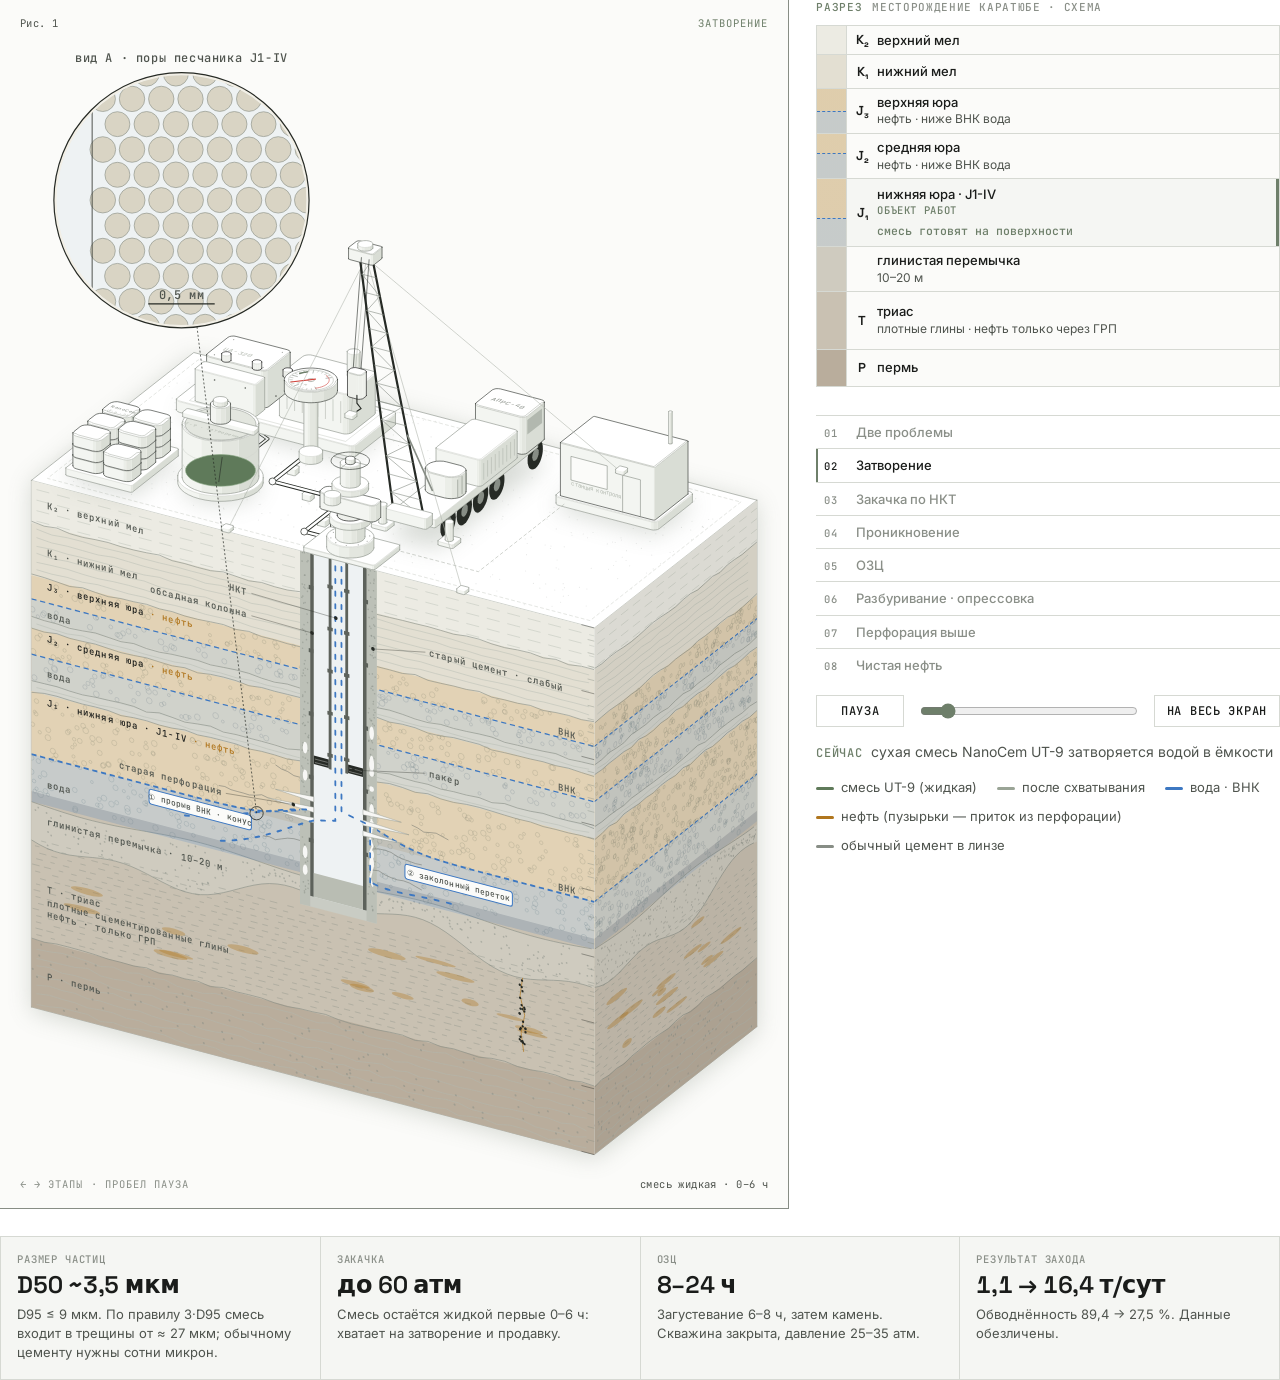
==== commit 70313610: "«В пласте»: этап разбуривания стакана и опрессовки перед перфорацией После ОЗЦ пакер срывается, доло" ====
--- a/plast.html
+++ b/plast.html
@@ -147,7 +147,7 @@
 .iso-stage{outline:none;border-radius:2px}
 .iso-stage:focus-visible{box-shadow:0 0 0 2px var(--accent)}
 .controls{display:grid;gap:14px}
-.steps{display:grid;grid-template-columns:repeat(7,minmax(0,1fr));gap:6px}
+.steps{display:grid;grid-template-columns:repeat(8,minmax(0,1fr));gap:6px}
 .steps button{all:unset;cursor:pointer;display:grid;gap:4px;padding:10px 10px 11px;border-top:2px solid var(--line);font:500 13px/1.25 var(--f-body);color:var(--muted);min-width:0}
 .steps button span{font:500 10.5px/1 var(--f-mono);letter-spacing:.06em}
 .steps button:hover{color:var(--ink)}
@@ -222,7 +222,8 @@
 svg[data-set="stone"] .lens-fill{fill:var(--stone)}
 .bubble{fill:var(--oil);stroke:var(--oil-hi);stroke-width:.25;vector-effect:none!important}
 .newperf{fill:var(--perf);stroke:var(--oil);stroke-width:.5}
-.gun{fill:var(--anatomy-hi)}.gun-charge{fill:var(--oil)}
+.gun{fill:var(--anatomy-hi)}
+.bit{fill:var(--anatomy-hi)}.cutting{fill:var(--stone);stroke:var(--anatomy-mid);stroke-width:.15;vector-effect:none!important}.gun-charge{fill:var(--oil)}
 .gun-cable{fill:none;stroke:var(--anatomy-hi);stroke-width:.4}
 .block-bar{stroke:var(--anatomy-red);stroke-width:1.4;stroke-linecap:round}
 .block-tag{fill:var(--anatomy-paper);stroke:var(--anatomy-red);stroke-width:.4}
@@ -352,11 +353,11 @@
 <figure class="iso-figure"><div class="iso-plate"><div class="iso-plate-corners" aria-hidden="true"><span class="iso-plate-corner" data-corner="fig">Рис. 1</span><span class="iso-plate-corner" data-corner="title" data-phase>до ремонта</span><span class="iso-plate-corner" data-corner="hint">← → этапы · пробел пауза</span><span class="iso-plate-corner" data-corner="readout" data-readout>Qн 1,1 т/сут · обв. 89,4 %</span></div><button type="button" class="fs-close" aria-label="Свернуть">×</button><div class="iso-stage" tabindex="0" aria-label="Анимация захода NanoCem UT-9: стрелки переключают этапы, пробел ставит на паузу"><svg xmlns="http://www.w3.org/2000/svg" class="iso-svg" viewBox="124 0 572 844" role="img" aria-label="Изометрический разрез скважины. На поверхности — цементировочный агрегат с манометром, ёмкость затворения, поддон с мешками NanoCem UT-9 и устьевая арматура. На срезе породы видны НКТ, пакер, перфорации, заколонный канал и микротрещины: смесь идёт по НКТ, выходит в интервал, заполняет перфорации, канал и трещины, затем схватывается. Справа — линза: частицы смеси в порах песчаника."><path class="iso-halo" d="M137.1 326.8L259.3 230.6L682.9 341.7L682.9 737.8L560.7 834L137.1 723Z"/><g class="iso-solid"><path class="iso-fill" d="M137.1 326.8L259.3 230.6L682.9 341.7L682.9 737.8L560.7 834L137.1 723Z"/><path class="iso-shade" data-shade="0" d="M682.9 737.8L560.7 834L560.7 437.8L682.9 341.7Z"/><path class="iso-shade" data-shade="3" d="M560.7 834L137.1 723L137.1 326.8L560.7 437.8Z"/><path class="iso-top" d="M682.9 341.7L560.7 437.8L137.1 326.8L259.3 230.6Z"/><path class="iso-line iso-crease" data-tone="lo" d="M682.9 341.7L560.7 437.8L137.1 326.8"/><path class="iso-line iso-edge" data-tone="mid" d="M137.1 326.8L259.3 230.6L682.9 341.7M682.9 737.8L560.7 834L137.1 723M682.9 341.7L682.9 737.8M137.1 326.8L137.1 723"/></g><path class="ground-top" d="M682.9 341.7L560.6 437.8L137.1 326.8L259.4 230.6Z"/><g class="iso-dots" data-tone="faint"><circle cx="524.7" cy="414.6" r="0.42"/><circle cx="507.9" cy="420.3" r="0.42"/><circle cx="414.9" cy="359.4" r="0.42"/><circle cx="380.4" cy="298.7" r="0.42"/><circle cx="302" cy="290.9" r="0.42"/><circle cx="325" cy="314.6" r="0.42"/><circle cx="524.5" cy="308.2" r="0.42"/><circle cx="317.6" cy="260.9" r="0.42"/><circle cx="298.5" cy="274.1" r="0.42"/><circle cx="599.9" cy="396.5" r="0.42"/><circle cx="407.2" cy="343.3" r="0.42"/><circle cx="543.8" cy="340.4" r="0.42"/><circle cx="626.5" cy="348.7" r="0.42"/><circle cx="417.7" cy="346.4" r="0.42"/><circle cx="180.2" cy="330.3" r="0.42"/><circle cx="352.2" cy="289.6" r="0.42"/><circle cx="227.8" cy="332.7" r="0.42"/><circle cx="299.4" cy="341.4" r="0.42"/><circle cx="284.7" cy="326.1" r="0.42"/><circle cx="401.6" cy="388.5" r="0.42"/><circle cx="649.7" cy="355.9" r="0.42"/><circle cx="603.8" cy="383" r="0.42"/><circle cx="287.4" cy="270.3" r="0.42"/><circle cx="519.2" cy="397.9" r="0.42"/><circle cx="339.5" cy="330.8" r="0.42"/><circle cx="413.7" cy="341" r="0.42"/><circle cx="377" cy="327.7" r="0.42"/><circle cx="299.5" cy="246.5" r="0.42"/><circle cx="414.6" cy="352.2" r="0.42"/><circle cx="341.3" cy="310.3" r="0.42"/><circle cx="469.3" cy="299.7" r="0.42"/><circle cx="322.9" cy="271.1" r="0.42"/><circle cx="305.8" cy="277.4" r="0.42"/><circle cx="581.6" cy="384.6" r="0.42"/><circle cx="368" cy="293.2" r="0.42"/><circle cx="353.8" cy="296.3" r="0.42"/><circle cx="244.3" cy="320.2" r="0.42"/><circle cx="489.4" cy="401.3" r="0.42"/><circle cx="334.3" cy="291.3" r="0.42"/><circle cx="348.1" cy="342.1" r="0.42"/><circle cx="362" cy="336.2" r="0.42"/><circle cx="414.4" cy="374.8" r="0.42"/><circle cx="467.5" cy="368.2" r="0.42"/><circle cx="580.1" cy="357.2" r="0.42"/><circle cx="382.5" cy="287.4" r="0.42"/><circle cx="373" cy="347.8" r="0.42"/><circle cx="219.4" cy="300.1" r="0.42"/><circle cx="351.2" cy="372" r="0.42"/><circle cx="325.9" cy="276.1" r="0.42"/><circle cx="468.5" cy="318.5" r="0.42"/><circle cx="592.2" cy="374.3" r="0.42"/><circle cx="346" cy="344.5" r="0.42"/><circle cx="395.3" cy="383.2" r="0.42"/><circle cx="332.5" cy="303.3" r="0.42"/><circle cx="575.6" cy="347.7" r="0.42"/><circle cx="243" cy="264.8" r="0.42"/><circle cx="362.5" cy="301.1" r="0.42"/><circle cx="282.2" cy="307.8" r="0.42"/><circle cx="249.5" cy="270.4" r="0.42"/><circle cx="500.2" cy="298.4" r="0.42"/><circle cx="537.3" cy="413.9" r="0.42"/><circle cx="491.7" cy="308.2" r="0.42"/><circle cx="188.4" cy="330" r="0.42"/><circle cx="245.3" cy="273.6" r="0.42"/><circle cx="554.5" cy="345" r="0.42"/><circle cx="385.2" cy="387.1" r="0.42"/><circle cx="443.5" cy="359.3" r="0.42"/><circle cx="471.1" cy="323.6" r="0.42"/><circle cx="467.2" cy="291.3" r="0.42"/><circle cx="554.5" cy="421.3" r="0.42"/><circle cx="362.7" cy="375.9" r="0.42"/><circle cx="301.3" cy="255.5" r="0.42"/><circle cx="530.8" cy="409.3" r="0.42"/><circle cx="635.6" cy="342.3" r="0.42"/><circle cx="205.4" cy="305" r="0.42"/><circle cx="513.1" cy="369.5" r="0.42"/><circle cx="575.1" cy="390.8" r="0.42"/><circle cx="519.6" cy="407.9" r="0.42"/><circle cx="375.5" cy="321.3" r="0.42"/><circle cx="409.4" cy="292.6" r="0.42"/><circle cx="410.4" cy="387.5" r="0.42"/><circle cx="240.8" cy="256.2" r="0.42"/><circle cx="423.5" cy="373" r="0.42"/><circle cx="609.8" cy="337.3" r="0.42"/><circle cx="242.7" cy="283.2" r="0.42"/><circle cx="558.7" cy="317.9" r="0.42"/><circle cx="290.4" cy="262.9" r="0.42"/><circle cx="576.3" cy="373.5" r="0.42"/><circle cx="588.6" cy="408.4" r="0.42"/><circle cx="523.6" cy="375.4" r="0.42"/><circle cx="358" cy="326.2" r="0.42"/><circle cx="491.8" cy="353.9" r="0.42"/><circle cx="494.4" cy="305.8" r="0.42"/><circle cx="239.4" cy="337.1" r="0.42"/><circle cx="580.4" cy="344.1" r="0.42"/><circle cx="484.1" cy="397.8" r="0.42"/><circle cx="538.1" cy="407.5" r="0.42"/><circle cx="435.4" cy="304.4" r="0.42"/><circle cx="252.1" cy="310" r="0.42"/><circle cx="589.9" cy="363" r="0.42"/><circle cx="427" cy="321.8" r="0.42"/><circle cx="599.1" cy="366.4" r="0.42"/><circle cx="355.5" cy="264.4" r="0.42"/><circle cx="351.8" cy="349" r="0.42"/><circle cx="610.5" cy="389.4" r="0.42"/><circle cx="298.5" cy="311.8" r="0.42"/><circle cx="555" cy="408.5" r="0.42"/><circle cx="555.5" cy="370" r="0.42"/><circle cx="281.3" cy="275.5" r="0.42"/><circle cx="253.4" cy="298.3" r="0.42"/><circle cx="532.6" cy="386.7" r="0.42"/><circle cx="461.8" cy="287.2" r="0.42"/><circle cx="268.9" cy="278.7" r="0.42"/><circle cx="375.4" cy="278.2" r="0.42"/><circle cx="541.8" cy="354.4" r="0.42"/><circle cx="276.1" cy="326.2" r="0.42"/><circle cx="310.9" cy="262.2" r="0.42"/><circle cx="353.7" cy="269.6" r="0.42"/><circle cx="615.8" cy="329.9" r="0.42"/><circle cx="462" cy="368.3" r="0.42"/><circle cx="270.2" cy="247.9" r="0.42"/><circle cx="495.8" cy="345.1" r="0.42"/><circle cx="424.8" cy="343.1" r="0.42"/><circle cx="308.4" cy="345" r="0.42"/><circle cx="613.1" cy="362.5" r="0.42"/><circle cx="326.3" cy="325.6" r="0.42"/><circle cx="289" cy="268.4" r="0.42"/><circle cx="423.8" cy="333.4" r="0.42"/><circle cx="453.4" cy="399.9" r="0.42"/><circle cx="350.6" cy="333.3" r="0.42"/><circle cx="446.9" cy="313.2" r="0.42"/><circle cx="378.4" cy="347.3" r="0.42"/><circle cx="413.3" cy="300.6" r="0.42"/><circle cx="420.4" cy="324.3" r="0.42"/><circle cx="405.9" cy="346.6" r="0.42"/><circle cx="634.1" cy="357.6" r="0.42"/><circle cx="536.9" cy="409.1" r="0.42"/><circle cx="397.6" cy="319.5" r="0.42"/><circle cx="359.1" cy="380" r="0.42"/><circle cx="341.7" cy="320.7" r="0.42"/><circle cx="190.7" cy="304.7" r="0.42"/><circle cx="620.2" cy="380.3" r="0.42"/><circle cx="347" cy="265.5" r="0.42"/><circle cx="586.3" cy="335.4" r="0.42"/><circle cx="528.8" cy="421.5" r="0.42"/><circle cx="435.9" cy="325.6" r="0.42"/><circle cx="547.8" cy="323.4" r="0.42"/><circle cx="368.5" cy="275.9" r="0.42"/><circle cx="307.2" cy="263.9" r="0.42"/><circle cx="415.1" cy="363.2" r="0.42"/><circle cx="409.7" cy="297.3" r="0.42"/><circle cx="524" cy="404.7" r="0.42"/><circle cx="276.3" cy="271.6" r="0.42"/><circle cx="514.7" cy="314.5" r="0.42"/><circle cx="218.2" cy="326.5" r="0.42"/><circle cx="182.8" cy="317.7" r="0.42"/><circle cx="245" cy="326.2" r="0.42"/><circle cx="441.1" cy="282.4" r="0.42"/><circle cx="613.6" cy="333.3" r="0.42"/><circle cx="596" cy="378" r="0.42"/><circle cx="620.5" cy="345.4" r="0.42"/><circle cx="527.2" cy="350.8" r="0.42"/><circle cx="584.5" cy="387.1" r="0.42"/><circle cx="428" cy="284.1" r="0.42"/><circle cx="259.6" cy="332.1" r="0.42"/><circle cx="399.2" cy="361.3" r="0.42"/><circle cx="316.6" cy="351.2" r="0.42"/><circle cx="343.3" cy="337.6" r="0.42"/><circle cx="381" cy="283.3" r="0.42"/><circle cx="517.7" cy="302.3" r="0.42"/><circle cx="555.8" cy="342.6" r="0.42"/><circle cx="208.4" cy="319.6" r="0.42"/><circle cx="395.5" cy="303.5" r="0.42"/><circle cx="572.7" cy="339.4" r="0.42"/><circle cx="240.6" cy="286.1" r="0.42"/><circle cx="236.2" cy="300.4" r="0.42"/><circle cx="484.7" cy="358.5" r="0.42"/><circle cx="231.5" cy="289" r="0.42"/><circle cx="255.7" cy="299.2" r="0.42"/><circle cx="441.4" cy="334.2" r="0.42"/><circle cx="191.2" cy="326.5" r="0.42"/><circle cx="252.6" cy="289.6" r="0.42"/><circle cx="401.8" cy="281.4" r="0.42"/><circle cx="459.6" cy="312.6" r="0.42"/><circle cx="393.1" cy="296.4" r="0.42"/><circle cx="355.7" cy="271.5" r="0.42"/><circle cx="309" cy="316.3" r="0.42"/><circle cx="313.6" cy="280.5" r="0.42"/><circle cx="260" cy="316.8" r="0.42"/><circle cx="262.5" cy="299.4" r="0.42"/><circle cx="409.4" cy="367.1" r="0.42"/><circle cx="561.2" cy="328.8" r="0.42"/><circle cx="302.4" cy="326.1" r="0.42"/><circle cx="563.4" cy="330.7" r="0.42"/><circle cx="462.5" cy="360.8" r="0.42"/><circle cx="426.2" cy="303.7" r="0.42"/><circle cx="355.3" cy="372.9" r="0.42"/><circle cx="514.8" cy="404.3" r="0.42"/><circle cx="211.9" cy="310.1" r="0.42"/><circle cx="604.1" cy="324.7" r="0.42"/><circle cx="482.2" cy="306.7" r="0.42"/><circle cx="588.7" cy="353.6" r="0.42"/><circle cx="341" cy="332.5" r="0.42"/><circle cx="550.8" cy="326.9" r="0.42"/><circle cx="424" cy="283.4" r="0.42"/><circle cx="251" cy="329.2" r="0.42"/><circle cx="359.5" cy="340.4" r="0.42"/><circle cx="308.7" cy="335.5" r="0.42"/><circle cx="201.3" cy="338.8" r="0.42"/><circle cx="609.6" cy="330.1" r="0.42"/><circle cx="297.9" cy="310.2" r="0.42"/><circle cx="278.9" cy="352.3" r="0.42"/><circle cx="541.1" cy="413.4" r="0.42"/><circle cx="415.4" cy="341.5" r="0.42"/><circle cx="423.7" cy="388.7" r="0.42"/><circle cx="472" cy="342.5" r="0.42"/><circle cx="343.6" cy="315.7" r="0.42"/><circle cx="361.3" cy="285.4" r="0.42"/><circle cx="326.5" cy="280.5" r="0.42"/><circle cx="301.6" cy="326.9" r="0.42"/><circle cx="432" cy="281.6" r="0.42"/><circle cx="264" cy="245.5" r="0.42"/><circle cx="532" cy="363.3" r="0.42"/><circle cx="471.6" cy="404.5" r="0.42"/><circle cx="467" cy="313" r="0.42"/><circle cx="336.1" cy="318.1" r="0.42"/><circle cx="472.3" cy="345.6" r="0.42"/><circle cx="468.6" cy="375.1" r="0.42"/><circle cx="246.7" cy="253.6" r="0.42"/><circle cx="358.7" cy="370" r="0.42"/><circle cx="531.9" cy="392.6" r="0.42"/><circle cx="484.4" cy="388" r="0.42"/><circle cx="394.1" cy="342.3" r="0.42"/><circle cx="190.6" cy="307.5" r="0.42"/><circle cx="372.8" cy="359.5" r="0.42"/><circle cx="642.7" cy="362.2" r="0.42"/><circle cx="510.1" cy="374.3" r="0.42"/><circle cx="636.9" cy="340.5" r="0.42"/><circle cx="176.6" cy="329.3" r="0.42"/><circle cx="440.3" cy="362.5" r="0.42"/><circle cx="254" cy="309.7" r="0.42"/><circle cx="530.3" cy="347.2" r="0.42"/><circle cx="273.8" cy="330.6" r="0.42"/><circle cx="348.5" cy="275.2" r="0.42"/><circle cx="578.2" cy="400.7" r="0.42"/><circle cx="574.6" cy="342.6" r="0.42"/><circle cx="570.4" cy="374.6" r="0.42"/><circle cx="376.9" cy="322.1" r="0.42"/><circle cx="252.7" cy="298.5" r="0.42"/><circle cx="280.3" cy="244.3" r="0.42"/><circle cx="373.6" cy="282.2" r="0.42"/><circle cx="193.7" cy="311.8" r="0.42"/><circle cx="452.3" cy="296.2" r="0.42"/><circle cx="547.8" cy="356.4" r="0.42"/><circle cx="267.1" cy="326.3" r="0.42"/><circle cx="356.5" cy="297.1" r="0.42"/><circle cx="406.4" cy="313.5" r="0.42"/><circle cx="458.1" cy="363" r="0.42"/><circle cx="168.9" cy="327.6" r="0.42"/><circle cx="646.6" cy="356.2" r="0.42"/><circle cx="546.1" cy="349.5" r="0.42"/><circle cx="383.4" cy="274.1" r="0.42"/><circle cx="340.3" cy="346.6" r="0.42"/><circle cx="334.5" cy="361.8" r="0.42"/><circle cx="580.5" cy="320.8" r="0.42"/><circle cx="626.2" cy="362.2" r="0.42"/><circle cx="324.9" cy="356.5" r="0.42"/><circle cx="360.4" cy="266.4" r="0.42"/><circle cx="617.6" cy="381.1" r="0.42"/><circle cx="431.9" cy="333.4" r="0.42"/><circle cx="343.6" cy="297.9" r="0.42"/><circle cx="342" cy="278.9" r="0.42"/><circle cx="574.3" cy="373.2" r="0.42"/><circle cx="199.5" cy="301.2" r="0.42"/><circle cx="491.2" cy="355.9" r="0.42"/><circle cx="309.3" cy="344.8" r="0.42"/><circle cx="449.2" cy="308.3" r="0.42"/><circle cx="508.9" cy="395" r="0.42"/><circle cx="357.3" cy="334.1" r="0.42"/><circle cx="509.6" cy="382.7" r="0.42"/><circle cx="302.7" cy="332.5" r="0.42"/><circle cx="397" cy="370.5" r="0.42"/><circle cx="192.2" cy="326.5" r="0.42"/><circle cx="388.3" cy="332.6" r="0.42"/><circle cx="255.8" cy="253.4" r="0.42"/><circle cx="219.5" cy="328.6" r="0.42"/><circle cx="342.6" cy="366" r="0.42"/><circle cx="399.6" cy="373.2" r="0.42"/><circle cx="266.7" cy="237.6" r="0.42"/><circle cx="255.8" cy="308.1" r="0.42"/><circle cx="438.5" cy="373" r="0.42"/><circle cx="433.9" cy="281.3" r="0.42"/><circle cx="259.1" cy="345.5" r="0.42"/><circle cx="323.1" cy="306.3" r="0.42"/><circle cx="282" cy="348.4" r="0.42"/><circle cx="543.1" cy="318.4" r="0.42"/><circle cx="382" cy="353.2" r="0.42"/><circle cx="270.5" cy="258.9" r="0.42"/><circle cx="504.6" cy="339.9" r="0.42"/><circle cx="549.4" cy="407.3" r="0.42"/><circle cx="421" cy="305.5" r="0.42"/><circle cx="633.8" cy="371.3" r="0.42"/><circle cx="279.6" cy="239.8" r="0.42"/><circle cx="281.8" cy="265.1" r="0.42"/><circle cx="421.2" cy="283.7" r="0.42"/><circle cx="443.8" cy="282.9" r="0.42"/><circle cx="633.1" cy="364.1" r="0.42"/><circle cx="307.9" cy="356.6" r="0.42"/><circle cx="487.3" cy="410" r="0.42"/><circle cx="581" cy="371.7" r="0.42"/><circle cx="288.3" cy="321.1" r="0.42"/><circle cx="285.1" cy="245.5" r="0.42"/><circle cx="345.2" cy="343.5" r="0.42"/><circle cx="259.7" cy="255" r="0.42"/><circle cx="527.6" cy="378.1" r="0.42"/><circle cx="598.7" cy="335.7" r="0.42"/><circle cx="436.8" cy="310.3" r="0.42"/><circle cx="364.1" cy="340.1" r="0.42"/><circle cx="374.2" cy="318.1" r="0.42"/><circle cx="351.6" cy="327.6" r="0.42"/><circle cx="297.9" cy="259.8" r="0.42"/><circle cx="458.7" cy="289.8" r="0.42"/><circle cx="485" cy="336.8" r="0.42"/><circle cx="333.1" cy="274.5" r="0.42"/><circle cx="370.6" cy="354.4" r="0.42"/><circle cx="576.9" cy="387.7" r="0.42"/><circle cx="245.2" cy="268.4" r="0.42"/><circle cx="290.6" cy="352.8" r="0.42"/><circle cx="281.6" cy="347.7" r="0.42"/><circle cx="301.6" cy="328.3" r="0.42"/><circle cx="537.2" cy="404.5" r="0.42"/><circle cx="571.5" cy="353.3" r="0.42"/><circle cx="218.2" cy="296.5" r="0.42"/><circle cx="539.4" cy="314.8" r="0.42"/><circle cx="278" cy="329.8" r="0.42"/><circle cx="525" cy="356" r="0.42"/><circle cx="564.4" cy="326.5" r="0.42"/><circle cx="437.8" cy="294.1" r="0.42"/><circle cx="311.8" cy="282.1" r="0.42"/><circle cx="304.7" cy="265.6" r="0.42"/><circle cx="558.3" cy="393" r="0.42"/><circle cx="584.8" cy="379.7" r="0.42"/><circle cx="642" cy="361.4" r="0.42"/><circle cx="543.2" cy="366.1" r="0.42"/><circle cx="239.4" cy="292.4" r="0.42"/><circle cx="538" cy="376.8" r="0.42"/><circle cx="551.1" cy="320.4" r="0.42"/><circle cx="499.8" cy="334" r="0.42"/><circle cx="392.3" cy="345.5" r="0.42"/><circle cx="552.7" cy="341" r="0.42"/><circle cx="212.4" cy="337.3" r="0.42"/><circle cx="310.9" cy="299.3" r="0.42"/><circle cx="414.3" cy="296.5" r="0.42"/><circle cx="270.3" cy="301.4" r="0.42"/><circle cx="432.9" cy="332.4" r="0.42"/><circle cx="602.5" cy="372.7" r="0.42"/><circle cx="394" cy="332.1" r="0.42"/><circle cx="580.7" cy="370" r="0.42"/><circle cx="484.8" cy="299.2" r="0.42"/><circle cx="327.7" cy="281" r="0.42"/><circle cx="641.8" cy="361.8" r="0.42"/><circle cx="337.1" cy="318.1" r="0.42"/><circle cx="210.4" cy="286.4" r="0.42"/><circle cx="200" cy="326.7" r="0.42"/><circle cx="508.6" cy="370.8" r="0.42"/><circle cx="227.8" cy="329.4" r="0.42"/><circle cx="249.7" cy="332.9" r="0.42"/><circle cx="171.8" cy="326.2" r="0.42"/><circle cx="423" cy="384.2" r="0.42"/><circle cx="528" cy="376.2" r="0.42"/><circle cx="552.3" cy="367.1" r="0.42"/><circle cx="373.3" cy="295.8" r="0.42"/><circle cx="285.4" cy="307" r="0.42"/><circle cx="292.3" cy="312.2" r="0.42"/><circle cx="472.8" cy="351.6" r="0.42"/><circle cx="404.7" cy="363.6" r="0.42"/><circle cx="491.5" cy="342.3" r="0.42"/><circle cx="587.2" cy="391.1" r="0.42"/><circle cx="440.5" cy="397.5" r="0.42"/><circle cx="482.5" cy="399.3" r="0.42"/><circle cx="487.1" cy="365.9" r="0.42"/><circle cx="219.1" cy="310.8" r="0.42"/><circle cx="412.3" cy="275.8" r="0.42"/><circle cx="391.4" cy="389.2" r="0.42"/><circle cx="452.9" cy="345.6" r="0.42"/><circle cx="444.7" cy="298.9" r="0.42"/><circle cx="380.3" cy="341.2" r="0.42"/><circle cx="309.9" cy="247.4" r="0.42"/><circle cx="535.2" cy="418.5" r="0.42"/><circle cx="284.4" cy="320.1" r="0.42"/><circle cx="382.4" cy="356.5" r="0.42"/><circle cx="286.1" cy="253" r="0.42"/><circle cx="526.5" cy="307" r="0.42"/><circle cx="357.4" cy="288.1" r="0.42"/><circle cx="606.9" cy="366.9" r="0.42"/><circle cx="513.8" cy="324.9" r="0.42"/><circle cx="543.8" cy="368.1" r="0.42"/><circle cx="571.3" cy="393.7" r="0.42"/><circle cx="455.7" cy="354.4" r="0.42"/><circle cx="458" cy="354.5" r="0.42"/><circle cx="310.5" cy="351.7" r="0.42"/><circle cx="603.7" cy="342.1" r="0.42"/><circle cx="456.9" cy="290.2" r="0.42"/><circle cx="612.2" cy="368" r="0.42"/><circle cx="326.4" cy="278.4" r="0.42"/><circle cx="275.3" cy="291.9" r="0.42"/><circle cx="533.8" cy="393.5" r="0.42"/><circle cx="230.6" cy="315.5" r="0.42"/><circle cx="251.6" cy="278.1" r="0.42"/><circle cx="429.2" cy="304.7" r="0.42"/><circle cx="280.6" cy="305.9" r="0.42"/><circle cx="330.2" cy="352.9" r="0.42"/><circle cx="321.2" cy="315.8" r="0.42"/><circle cx="238.6" cy="328.4" r="0.42"/><circle cx="377.3" cy="292.1" r="0.42"/><circle cx="289.6" cy="264.9" r="0.42"/><circle cx="361.1" cy="309.7" r="0.42"/><circle cx="605" cy="393.4" r="0.42"/><circle cx="479.4" cy="364" r="0.42"/><circle cx="559.6" cy="366" r="0.42"/></g><path class="iso-line" data-tone="faint" data-dashed="" d="M670.8 343.1L557.4 432.3L149.2 325.3L262.6 236.1Z"/><g transform="matrix(1.112 -0.874 0 1.981 560.654 437.813)"><clipPath id="cut2"><rect x="0" y="0" width="110" height="200"/></clipPath><g clip-path="url(#cut2)"><rect class="st st-chalk" x="-1" y="0" width="112" height="16.4"/><rect class="st st-clay" x="-1" y="16" width="112" height="20.4"/><rect class="st st-pay" x="-1" y="36" width="112" height="16.4"/><rect class="st st-cap" x="-1" y="52" width="112" height="4.4"/><rect class="st st-pay" x="-1" y="56" width="112" height="20.4"/><rect class="st st-cap" x="-1" y="76" width="112" height="4.4"/><rect class="st st-pay" x="-1" y="80" width="112" height="42.4"/><rect class="st st-trias" x="-1" y="118" width="112" height="56.4"/><rect class="st st-perm" x="-1" y="174" width="112" height="26.4"/><path class="st st-plug" d="M-1 121.91L2 122.17L5 122.42L8 122.65L11 122.85L14 123.01L17 123.12L20 123.19L23 123.2L26 123.15L29 123.05L32 122.91L35 122.72L38 122.5L41 122.25L44 122L47 121.74L50 121.5L53 121.28L56 121.09L59 120.95L62 120.85L65 120.8L68 120.81L71 120.88L74 120.99L77 121.15L80 121.35L83 121.58L86 121.83L89 122.09L92 122.34L95 122.58L98 122.79L101 122.96L104 123.09L107 123.17L110 123.2L110 129.62L107 129.08L104 128.67L101 128.48L98 128.57L95 128.98L92 129.7L89 130.72L86 132L83 133.45L80 134.99L77 136.51L74 137.93L71 139.14L68 140.07L65 140.68L62 140.96L59 140.89L56 140.54L53 139.96L50 139.22L47 138.43L44 137.67L41 137.02L38 136.55L35 136.3L32 136.27L29 136.46L26 136.83L23 137.31L20 137.82L17 138.27L14 138.58L11 138.68L8 138.5L5 138.01L2 137.21L-1 136.14Z"/><path class="tx-brick" d="M2 3h5"/><path class="tx-brick" d="M10 3h5"/><path class="tx-brick" d="M18 3h5"/><path class="tx-brick" d="M26 3h5"/><path class="tx-brick" d="M34 3h5"/><path class="tx-brick" d="M42 3h5"/><path class="tx-brick" d="M50 3h5"/><path class="tx-brick" d="M58 3h5"/><path class="tx-brick" d="M66 3h5"/><path class="tx-brick" d="M74 3h5"/><path class="tx-brick" d="M82 3h5"/><path class="tx-brick" d="M90 3h5"/><path class="tx-brick" d="M98 3h5"/><path class="tx-brick" d="M106 3h5"/><path class="tx-brick" d="M2 7h5"/><path class="tx-brick" d="M10 7h5"/><path class="tx-brick" d="M18 7h5"/><path class="tx-brick" d="M26 7h5"/><path class="tx-brick" d="M34 7h5"/><path class="tx-brick" d="M42 7h5"/><path class="tx-brick" d="M50 7h5"/><path class="tx-brick" d="M58 7h5"/><path class="tx-brick" d="M66 7h5"/><path class="tx-brick" d="M74 7h5"/><path class="tx-brick" d="M82 7h5"/><path class="tx-brick" d="M90 7h5"/><path class="tx-brick" d="M98 7h5"/><path class="tx-brick" d="M106 7h5"/><path class="tx-brick" d="M2 11h5"/><path class="tx-brick" d="M10 11h5"/><path class="tx-brick" d="M18 11h5"/><path class="tx-brick" d="M26 11h5"/><path class="tx-brick" d="M34 11h5"/><path class="tx-brick" d="M42 11h5"/><path class="tx-brick" d="M50 11h5"/><path class="tx-brick" d="M58 11h5"/><path class="tx-brick" d="M66 11h5"/><path class="tx-brick" d="M74 11h5"/><path class="tx-brick" d="M82 11h5"/><path class="tx-brick" d="M90 11h5"/><path class="tx-brick" d="M98 11h5"/><path class="tx-brick" d="M106 11h5"/><path class="tx-brick" d="M2 15h5"/><path class="tx-brick" d="M10 15h5"/><path class="tx-brick" d="M18 15h5"/><path class="tx-brick" d="M26 15h5"/><path class="tx-brick" d="M34 15h5"/><path class="tx-brick" d="M42 15h5"/><path class="tx-brick" d="M50 15h5"/><path class="tx-brick" d="M58 15h5"/><path class="tx-brick" d="M66 15h5"/><path class="tx-brick" d="M74 15h5"/><path class="tx-brick" d="M82 15h5"/><path class="tx-brick" d="M90 15h5"/><path class="tx-brick" d="M98 15h5"/><path class="tx-brick" d="M106 15h5"/><path class="tx-line" d="M2 18.25L8 18.46L14 18.27L20 18.71L26 18.37L32 18.27L38 18.23L44 18.74L50 18.29L56 18.37L62 18.71L68 18.32L74 18.68L80 18.78L86 18.17L92 18.62L98 18.54L104 18.17"/><path class="tx-line" d="M2 21.37L8 21.79L14 21.62L20 21.7L26 21.7L32 21.27L38 21.79L44 21.1L50 21.48L56 21.48L62 21.55L68 21.18L74 21.69L80 21.62L86 21.42L92 21.3L98 21.12L104 21.06"/><path class="tx-line" d="M2 24.24L8 24.12L14 24.75L20 24.64L26 24.38L32 24.37L38 24.56L44 24.19L50 24.75L56 24.34L62 24.8L68 24.2L74 24.07L80 24.14L86 24.06L92 24.1L98 24.51L104 24.68"/><path class="tx-line" d="M2 27.24L8 27.28L14 27.67L20 27.6L26 27.7L32 27.22L38 27.27L44 27.04L50 27.58L56 27.17L62 27.24L68 27.02L74 27.21L80 27.76L86 27.17L92 27.05L98 27.03L104 27.73"/><path class="tx-line" d="M2 30.48L8 30.48L14 30.51L20 30.36L26 30.55L32 30.19L38 30.67L44 30.56L50 30.15L56 30.66L62 30.59L68 30.45L74 30.28L80 30.53L86 30.12L92 30.14L98 30.64L104 30.69"/><path class="tx-line" d="M2 33.62L8 33.29L14 33.32L20 33.49L26 33.43L32 33.36L38 33.1L44 33.07L50 33.28L56 33.16L62 33.17L68 33.32L74 33.17L80 33.27L86 33.74L92 33.43L98 33.18L104 33.73"/><circle class="tx-grain" cx="19.44" cy="49.24" r="0.57"/><circle class="tx-grain" cx="105.46" cy="50.67" r="0.91"/><circle class="tx-grain" cx="2.06" cy="49.18" r="0.98"/><circle class="tx-grain" cx="28.09" cy="50.19" r="0.71"/><circle class="tx-grain" cx="42.84" cy="43.85" r="1.04"/><circle class="tx-grain" cx="104.44" cy="47.66" r="1.06"/><circle class="tx-grain" cx="29.58" cy="36.82" r="0.84"/><circle class="tx-grain" cx="36.07" cy="38" r="1.13"/><circle class="tx-grain" cx="3.86" cy="49.04" r="0.95"/><circle class="tx-grain" cx="13.02" cy="45.74" r="0.66"/><circle class="tx-grain" cx="106.33" cy="37" r="0.69"/><circle class="tx-grain" cx="36.56" cy="49.77" r="0.87"/><circle class="tx-grain" cx="42.72" cy="47.16" r="0.89"/><circle class="tx-grain" cx="58.25" cy="40.23" r="0.95"/><circle class="tx-grain" cx="29.64" cy="48.34" r="0.86"/><circle class="tx-grain" cx="21.38" cy="39.59" r="1.12"/><circle class="tx-grain" cx="73.93" cy="46.2" r="1.1"/><circle class="tx-grain" cx="82.43" cy="41.36" r="0.71"/><circle class="tx-grain" cx="92.64" cy="40.03" r="0.86"/><circle class="tx-grain" cx="14.91" cy="43.02" r="0.56"/><circle class="tx-grain" cx="96.23" cy="46.01" r="1.09"/><circle class="tx-grain" cx="61.04" cy="49.54" r="1.1"/><circle class="tx-grain" cx="29.05" cy="50.18" r="1.15"/><circle class="tx-grain" cx="31.58" cy="45.36" r="0.84"/><circle class="tx-grain" cx="13.39" cy="44.28" r="0.75"/><circle class="tx-grain" cx="90.49" cy="40.15" r="1.08"/><circle class="tx-grain" cx="33.8" cy="50.17" r="0.95"/><circle class="tx-grain" cx="108.26" cy="42.96" r="0.66"/><circle class="tx-grain" cx="24.13" cy="47.63" r="0.88"/><circle class="tx-grain" cx="7.75" cy="44.69" r="1.11"/><circle class="tx-grain" cx="28.92" cy="43.58" r="1.09"/><circle class="tx-grain" cx="83.23" cy="39.9" r="0.62"/><circle class="tx-grain" cx="80" cy="44.52" r="0.77"/><circle class="tx-grain" cx="64.71" cy="46.44" r="0.94"/><circle class="tx-grain" cx="5.64" cy="40.43" r="0.55"/><circle class="tx-grain" cx="101.05" cy="42.43" r="0.66"/><circle class="tx-grain" cx="96.91" cy="42.46" r="0.82"/><circle class="tx-grain" cx="65.56" cy="45.66" r="1.13"/><circle class="tx-grain" cx="2.6" cy="44.02" r="0.67"/><circle class="tx-grain" cx="39.35" cy="47.4" r="0.97"/><circle class="tx-grain" cx="94.01" cy="38.86" r="1.11"/><circle class="tx-grain" cx="30.92" cy="47.32" r="0.89"/><circle class="tx-grain" cx="57.53" cy="42.38" r="0.95"/><circle class="tx-grain" cx="98.58" cy="40.73" r="0.94"/><circle class="tx-grain" cx="66.41" cy="51.02" r="0.92"/><circle class="tx-grain" cx="109.36" cy="50.56" r="1.08"/><circle class="tx-grain" cx="85.21" cy="39.17" r="0.58"/><circle class="tx-grain" cx="34.1" cy="41.61" r="0.89"/><circle class="tx-grain" cx="68.16" cy="44.31" r="0.79"/><circle class="tx-grain" cx="104.75" cy="38.29" r="0.94"/><circle class="tx-grain" cx="70.83" cy="39.74" r="1.02"/><circle class="tx-grain" cx="64.69" cy="38.36" r="0.68"/><circle class="tx-grain" cx="93.92" cy="48.14" r="0.68"/><circle class="tx-grain" cx="27.19" cy="50.8" r="1.09"/><circle class="tx-grain" cx="20.7" cy="44.19" r="0.75"/><circle class="tx-grain" cx="101.57" cy="45.75" r="0.57"/><circle class="tx-grain" cx="12.99" cy="38.26" r="0.6"/><circle class="tx-grain" cx="109" cy="50.51" r="0.64"/><circle class="tx-grain" cx="47.93" cy="37.23" r="0.62"/><circle class="tx-grain" cx="98.28" cy="46.05" r="0.58"/><circle class="tx-grain" cx="19.39" cy="42.79" r="0.91"/><circle class="tx-grain" cx="24.57" cy="47" r="0.57"/><circle class="tx-grain" cx="108.87" cy="44.47" r="1.03"/><circle class="tx-grain" cx="60.57" cy="47.07" r="0.77"/><circle class="tx-grain" cx="44.63" cy="46.63" r="0.7"/><circle class="tx-grain" cx="25.5" cy="47.72" r="1.03"/><circle class="tx-grain" cx="80.17" cy="41.87" r="1.07"/><circle class="tx-grain" cx="65.67" cy="50.87" r="1.1"/><circle class="tx-grain" cx="19.77" cy="41.99" r="1.11"/><circle class="tx-grain" cx="106.92" cy="49.95" r="0.61"/><circle class="tx-grain" cx="99.58" cy="38" r="1.09"/><circle class="tx-grain" cx="99.08" cy="36.82" r="0.64"/><circle class="tx-grain" cx="109.61" cy="40.92" r="0.94"/><circle class="tx-grain" cx="31.98" cy="44.24" r="0.67"/><circle class="tx-grain" cx="32.44" cy="40" r="0.78"/><circle class="tx-grain" cx="74.72" cy="48.55" r="1.01"/><circle class="tx-grain" cx="61.76" cy="47.7" r="1.08"/><circle class="tx-grain" cx="75.27" cy="38.43" r="1.02"/><circle class="tx-grain" cx="45.91" cy="39.46" r="0.81"/><circle class="tx-grain" cx="65.95" cy="51.1" r="1.12"/><circle class="tx-grain" cx="31.32" cy="38.09" r="0.82"/><circle class="tx-grain" cx="81" cy="42.14" r="0.66"/><circle class="tx-grain" cx="55.93" cy="46.58" r="0.67"/><circle class="tx-grain" cx="50.73" cy="43.87" r="0.62"/><circle class="tx-grain" cx="15.69" cy="42.82" r="0.58"/><circle class="tx-grain" cx="100.21" cy="48.85" r="1.12"/><circle class="tx-grain" cx="81.29" cy="40.94" r="0.8"/><circle class="tx-grain" cx="91.95" cy="45.64" r="0.9"/><circle class="tx-grain" cx="107.13" cy="49.17" r="0.81"/><circle class="tx-grain" cx="107.39" cy="44.98" r="1.04"/><circle class="tx-grain" cx="18.08" cy="49.14" r="0.67"/><circle class="tx-grain" cx="11.4" cy="44.77" r="0.89"/><circle class="tx-grain" cx="65.61" cy="41.97" r="0.99"/><circle class="tx-grain" cx="17.3" cy="37.67" r="1.12"/><circle class="tx-grain" cx="17.47" cy="50.76" r="0.92"/><circle class="tx-grain" cx="7.09" cy="46.52" r="0.86"/><circle class="tx-grain" cx="17.57" cy="46.38" r="0.7"/><circle class="tx-grain" cx="108.28" cy="44.97" r="1.06"/><circle class="tx-grain" cx="51.86" cy="40.98" r="0.67"/><circle class="tx-grain" cx="77.18" cy="49.53" r="0.97"/><circle class="tx-grain" cx="20.38" cy="42.21" r="1.02"/><circle class="tx-grain" cx="97" cy="39.12" r="0.71"/><circle class="tx-grain" cx="18.38" cy="49.51" r="0.68"/><circle class="tx-grain" cx="67.72" cy="49.37" r="0.88"/><circle class="tx-grain" cx="13.48" cy="39.64" r="0.75"/><circle class="tx-grain" cx="46.51" cy="40.24" r="1.04"/><circle class="tx-grain" cx="44.16" cy="43.77" r="0.66"/><circle class="tx-grain" cx="9.62" cy="50.95" r="1.03"/><circle class="tx-grain" cx="69.31" cy="40.75" r="1.08"/><circle class="tx-grain" cx="27.55" cy="43.62" r="1.11"/><circle class="tx-grain" cx="68.02" cy="36.82" r="0.77"/><circle class="tx-grain" cx="61.08" cy="44.8" r="0.83"/><circle class="tx-grain" cx="80.24" cy="42.33" r="0.98"/><circle class="tx-grain" cx="72.56" cy="41.57" r="0.8"/><circle class="tx-grain" cx="2.14" cy="49.39" r="0.99"/><circle class="tx-grain" cx="32.93" cy="43.02" r="0.6"/><circle class="tx-grain" cx="98.79" cy="41.32" r="0.59"/><circle class="tx-grain" cx="99.29" cy="39.12" r="0.77"/><circle class="tx-grain" cx="47.19" cy="43.11" r="0.59"/><circle class="tx-grain" cx="30.55" cy="44.19" r="1.13"/><circle class="tx-grain" cx="104.7" cy="46.69" r="1.1"/><circle class="tx-grain" cx="23.86" cy="49.34" r="0.67"/><circle class="tx-grain" cx="14.75" cy="39.57" r="0.61"/><circle class="tx-grain" cx="86.48" cy="44.27" r="0.81"/><circle class="tx-grain" cx="37.03" cy="39.74" r="0.83"/><circle class="tx-grain" cx="89.92" cy="46.47" r="0.67"/><circle class="tx-grain" cx="1.22" cy="46.8" r="0.92"/><circle class="tx-grain" cx="20.13" cy="37.46" r="0.65"/><circle class="tx-grain" cx="70.32" cy="38.28" r="0.94"/><circle class="tx-grain" cx="43.84" cy="43.8" r="0.61"/><circle class="tx-grain" cx="32.88" cy="44.95" r="0.61"/><circle class="tx-grain" cx="21.21" cy="39.93" r="1.07"/><circle class="tx-grain" cx="83.62" cy="42.97" r="0.81"/><circle class="tx-grain" cx="69.8" cy="41.39" r="0.66"/><circle class="tx-grain" cx="105.04" cy="44.75" r="0.76"/><circle class="tx-grain" cx="109.21" cy="50.17" r="0.58"/><circle class="tx-grain" cx="43.29" cy="49.14" r="0.84"/><circle class="tx-grain" cx="87.73" cy="44.98" r="0.78"/><circle class="tx-grain" cx="47.38" cy="47.12" r="0.55"/><circle class="tx-grain" cx="96.15" cy="40" r="0.67"/><circle class="tx-grain" cx="104.22" cy="50.35" r="0.96"/><circle class="tx-grain" cx="84.25" cy="50.57" r="0.75"/><circle class="tx-grain" cx="60.42" cy="40.62" r="0.71"/><circle class="tx-grain" cx="26.08" cy="48.28" r="1.08"/><circle class="tx-grain" cx="76.17" cy="37.56" r="0.65"/><circle class="tx-grain" cx="82.77" cy="49.37" r="0.68"/><circle class="tx-grain" cx="79.1" cy="44.28" r="0.62"/><circle class="tx-grain" cx="103.95" cy="50.16" r="0.91"/><circle class="tx-grain" cx="4.05" cy="39.52" r="0.72"/><circle class="tx-grain" cx="81.52" cy="50.17" r="1.11"/><circle class="tx-grain" cx="76.22" cy="42.3" r="1.12"/><circle class="tx-grain" cx="17.66" cy="46.72" r="0.8"/><circle class="tx-grain" cx="92.8" cy="40.85" r="0.61"/><circle class="tx-grain" cx="38.72" cy="43.93" r="1.06"/><circle class="tx-grain" cx="78.83" cy="47.58" r="0.74"/><circle class="tx-grain" cx="82.68" cy="37.69" r="1.12"/><circle class="tx-grain" cx="45.17" cy="46.22" r="0.63"/><circle class="tx-grain" cx="47.74" cy="46.6" r="1.1"/><circle class="tx-grain" cx="63.66" cy="50.24" r="1.02"/><circle class="tx-grain" cx="7.4" cy="39.85" r="0.56"/><circle class="tx-grain" cx="87.43" cy="45.28" r="1.12"/><circle class="tx-grain" cx="79.81" cy="46.83" r="0.99"/><circle class="tx-grain" cx="44.38" cy="50.1" r="0.81"/><circle class="tx-grain" cx="6.73" cy="46.99" r="0.9"/><circle class="tx-grain" cx="98.49" cy="37.35" r="0.67"/><circle class="tx-grain" cx="21.48" cy="43.07" r="1.12"/><circle class="tx-grain" cx="56.03" cy="43.2" r="0.81"/><circle class="tx-grain" cx="14.08" cy="50.48" r="1.03"/><circle class="tx-grain" cx="28.51" cy="38.03" r="0.58"/><circle class="tx-grain" cx="35.29" cy="43.05" r="0.68"/><circle class="tx-grain" cx="96.28" cy="37.45" r="0.94"/><circle class="tx-grain" cx="83.02" cy="37.56" r="1.12"/><circle class="tx-grain" cx="28.22" cy="37.87" r="0.55"/><circle class="tx-grain" cx="82.87" cy="46.38" r="0.74"/><circle class="tx-grain" cx="76.87" cy="45.73" r="0.62"/><circle class="tx-grain" cx="75.58" cy="40.52" r="0.98"/><path class="tx-line" d="M2 54.2L8 54.79L14 54.1L20 54.03L26 54.72L32 54.79L38 54.74L44 54.32L50 54.23L56 54.26L62 54.1L68 54.29L74 54.63L80 54.75L86 54.05L92 54.12L98 54.53L104 54.35"/><circle class="tx-grain" cx="73.66" cy="71.94" r="0.8"/><circle class="tx-grain" cx="27.73" cy="65.37" r="0.77"/><circle class="tx-grain" cx="33.72" cy="62.25" r="1.01"/><circle class="tx-grain" cx="30.68" cy="57.66" r="0.93"/><circle class="tx-grain" cx="101.09" cy="72.2" r="0.88"/><circle class="tx-grain" cx="31.88" cy="68.47" r="1"/><circle class="tx-grain" cx="13.95" cy="64.76" r="0.94"/><circle class="tx-grain" cx="26.44" cy="59.34" r="0.73"/><circle class="tx-grain" cx="23.73" cy="72.48" r="0.82"/><circle class="tx-grain" cx="63.16" cy="66.17" r="0.83"/><circle class="tx-grain" cx="35.48" cy="68.92" r="0.68"/><circle class="tx-grain" cx="104.7" cy="73.56" r="0.97"/><circle class="tx-grain" cx="6.9" cy="57.1" r="0.88"/><circle class="tx-grain" cx="74.87" cy="74.3" r="0.97"/><circle class="tx-grain" cx="81.31" cy="63.13" r="1.09"/><circle class="tx-grain" cx="83.75" cy="71.5" r="0.81"/><circle class="tx-grain" cx="15.51" cy="61.86" r="0.6"/><circle class="tx-grain" cx="24.8" cy="69.36" r="0.97"/><circle class="tx-grain" cx="86.54" cy="72.74" r="0.81"/><circle class="tx-grain" cx="77.62" cy="66.97" r="1.14"/><circle class="tx-grain" cx="16.08" cy="65.85" r="0.66"/><circle class="tx-grain" cx="61.27" cy="60.55" r="0.88"/><circle class="tx-grain" cx="101.54" cy="74.96" r="0.69"/><circle class="tx-grain" cx="25.13" cy="69.44" r="0.74"/><circle class="tx-grain" cx="27.5" cy="60.42" r="1.14"/><circle class="tx-grain" cx="86.72" cy="74.74" r="1.05"/><circle class="tx-grain" cx="36.65" cy="60.12" r="0.9"/><circle class="tx-grain" cx="35.82" cy="75.16" r="0.83"/><circle class="tx-grain" cx="16.19" cy="67.16" r="0.65"/><circle class="tx-grain" cx="45.73" cy="72.46" r="0.61"/><circle class="tx-grain" cx="20.93" cy="67.44" r="0.56"/><circle class="tx-grain" cx="49.57" cy="65.03" r="0.59"/><circle class="tx-grain" cx="89.52" cy="60.71" r="0.68"/><circle class="tx-grain" cx="27.09" cy="67.74" r="1.01"/><circle class="tx-grain" cx="107.93" cy="65.32" r="0.61"/><circle class="tx-grain" cx="50.9" cy="61.49" r="1.05"/><circle class="tx-grain" cx="77.7" cy="71.7" r="1.08"/><circle class="tx-grain" cx="46.37" cy="64.09" r="0.9"/><circle class="tx-grain" cx="53.54" cy="59.18" r="0.86"/><circle class="tx-grain" cx="108.8" cy="61.7" r="0.55"/><circle class="tx-grain" cx="19.75" cy="57.98" r="0.8"/><circle class="tx-grain" cx="20.87" cy="59.65" r="0.9"/><circle class="tx-grain" cx="33.3" cy="64.1" r="1.04"/><circle class="tx-grain" cx="109.13" cy="61.66" r="0.76"/><circle class="tx-grain" cx="48.6" cy="61.83" r="1.14"/><circle class="tx-grain" cx="105.69" cy="70.52" r="0.88"/><circle class="tx-grain" cx="7.18" cy="71.88" r="0.89"/><circle class="tx-grain" cx="104.1" cy="59.12" r="0.94"/><circle class="tx-grain" cx="53.23" cy="63.06" r="0.76"/><circle class="tx-grain" cx="1.66" cy="63.64" r="0.65"/><circle class="tx-grain" cx="41.48" cy="60.14" r="0.55"/><circle class="tx-grain" cx="87.68" cy="65.24" r="1.04"/><circle class="tx-grain" cx="58.54" cy="74.63" r="0.88"/><circle class="tx-grain" cx="55.3" cy="64.41" r="0.74"/><circle class="tx-grain" cx="84.65" cy="61.28" r="1.05"/><circle class="tx-grain" cx="75.47" cy="66.42" r="1.02"/><circle class="tx-grain" cx="89.18" cy="69.8" r="0.87"/><circle class="tx-grain" cx="92.23" cy="66.09" r="1.13"/><circle class="tx-grain" cx="85.24" cy="63.69" r="1.1"/><circle class="tx-grain" cx="31.1" cy="66.2" r="0.69"/><circle class="tx-grain" cx="23.89" cy="73.83" r="0.87"/><circle class="tx-grain" cx="35.47" cy="58.68" r="0.99"/><circle class="tx-grain" cx="109.11" cy="62.46" r="0.79"/><circle class="tx-grain" cx="14.31" cy="71.57" r="1.01"/><circle class="tx-grain" cx="23.79" cy="63.64" r="0.6"/><circle class="tx-grain" cx="55.76" cy="63.08" r="0.73"/><circle class="tx-grain" cx="42.63" cy="66.57" r="0.61"/><circle class="tx-grain" cx="99.85" cy="71.34" r="0.88"/><circle class="tx-grain" cx="89.92" cy="70.74" r="0.97"/><circle class="tx-grain" cx="85.59" cy="61.33" r="0.66"/><circle class="tx-grain" cx="31.83" cy="58.08" r="0.7"/><circle class="tx-grain" cx="34.28" cy="64.63" r="0.89"/><circle class="tx-grain" cx="90.59" cy="59.4" r="0.8"/><circle class="tx-grain" cx="7.14" cy="61.25" r="0.57"/><circle class="tx-grain" cx="37.94" cy="60.89" r="0.73"/><circle class="tx-grain" cx="74.84" cy="59.74" r="1.11"/><circle class="tx-grain" cx="103.29" cy="57.29" r="0.82"/><circle class="tx-grain" cx="4.65" cy="62.69" r="1.06"/><circle class="tx-grain" cx="30.56" cy="74.42" r="0.57"/><circle class="tx-grain" cx="13.15" cy="72.49" r="1.05"/><circle class="tx-grain" cx="92.52" cy="57.83" r="0.63"/><circle class="tx-grain" cx="100.6" cy="64.32" r="0.85"/><circle class="tx-grain" cx="35.21" cy="69.15" r="0.92"/><circle class="tx-grain" cx="108.59" cy="57.98" r="0.78"/><circle class="tx-grain" cx="52.45" cy="58.05" r="0.85"/><circle class="tx-grain" cx="93.77" cy="72" r="0.84"/><circle class="tx-grain" cx="92.35" cy="68.92" r="0.75"/><circle class="tx-grain" cx="47.99" cy="71.65" r="0.62"/><circle class="tx-grain" cx="22.11" cy="69.18" r="0.92"/><circle class="tx-grain" cx="104.85" cy="73.62" r="1.03"/><circle class="tx-grain" cx="80.66" cy="68.37" r="0.88"/><circle class="tx-grain" cx="14.87" cy="59.98" r="0.69"/><circle class="tx-grain" cx="101.17" cy="67.48" r="0.96"/><circle class="tx-grain" cx="94.33" cy="60.9" r="0.66"/><circle class="tx-grain" cx="33.49" cy="66.41" r="0.89"/><circle class="tx-grain" cx="7.46" cy="65.91" r="0.77"/><circle class="tx-grain" cx="68.48" cy="58.49" r="0.99"/><circle class="tx-grain" cx="44.67" cy="73.7" r="0.91"/><circle class="tx-grain" cx="18.85" cy="75.11" r="0.85"/><circle class="tx-grain" cx="57.12" cy="62.38" r="0.62"/><circle class="tx-grain" cx="85.91" cy="70.01" r="0.73"/><circle class="tx-grain" cx="90.72" cy="57.58" r="0.93"/><circle class="tx-grain" cx="62.42" cy="56.94" r="0.73"/><circle class="tx-grain" cx="32.62" cy="67.87" r="0.7"/><circle class="tx-grain" cx="36.98" cy="71.49" r="0.97"/><circle class="tx-grain" cx="57.83" cy="66.47" r="0.95"/><circle class="tx-grain" cx="72.83" cy="69.3" r="0.67"/><circle class="tx-grain" cx="30.76" cy="74.43" r="1.12"/><circle class="tx-grain" cx="41.56" cy="62.56" r="1.01"/><circle class="tx-grain" cx="30.02" cy="59.53" r="0.74"/><circle class="tx-grain" cx="97.07" cy="59.07" r="0.89"/><circle class="tx-grain" cx="73.92" cy="72.47" r="0.63"/><circle class="tx-grain" cx="32.63" cy="59.78" r="0.88"/><circle class="tx-grain" cx="84.11" cy="72.38" r="0.78"/><circle class="tx-grain" cx="71.91" cy="67.02" r="0.96"/><circle class="tx-grain" cx="64.37" cy="67.56" r="1.04"/><circle class="tx-grain" cx="47.17" cy="74.82" r="0.73"/><circle class="tx-grain" cx="74.85" cy="65.73" r="0.9"/><circle class="tx-grain" cx="26.38" cy="67.66" r="0.72"/><circle class="tx-grain" cx="84.83" cy="59.25" r="0.68"/><circle class="tx-grain" cx="103.66" cy="72.66" r="1.12"/><circle class="tx-grain" cx="34.74" cy="71.45" r="0.57"/><circle class="tx-grain" cx="74.44" cy="64.51" r="0.94"/><circle class="tx-grain" cx="74.46" cy="68.55" r="1.03"/><circle class="tx-grain" cx="70.06" cy="59.74" r="1.08"/><circle class="tx-grain" cx="106.21" cy="68.45" r="0.63"/><circle class="tx-grain" cx="86.57" cy="57.04" r="0.56"/><circle class="tx-grain" cx="8.33" cy="71.36" r="0.56"/><circle class="tx-grain" cx="15.96" cy="61.55" r="0.92"/><circle class="tx-grain" cx="81.41" cy="67.88" r="0.97"/><circle class="tx-grain" cx="74.06" cy="70.6" r="0.62"/><circle class="tx-grain" cx="23.36" cy="67.42" r="0.9"/><circle class="tx-grain" cx="35.9" cy="67.19" r="0.56"/><circle class="tx-grain" cx="18.6" cy="69.06" r="1.05"/><circle class="tx-grain" cx="40.79" cy="72.65" r="1.13"/><circle class="tx-grain" cx="24.43" cy="62.47" r="0.63"/><circle class="tx-grain" cx="56.47" cy="71.76" r="1.06"/><circle class="tx-grain" cx="76.54" cy="58.83" r="0.85"/><circle class="tx-grain" cx="33.1" cy="74.08" r="0.56"/><circle class="tx-grain" cx="42.38" cy="61.86" r="1.02"/><circle class="tx-grain" cx="71.14" cy="73.22" r="0.93"/><circle class="tx-grain" cx="71.62" cy="57.3" r="0.68"/><circle class="tx-grain" cx="18.81" cy="68.89" r="0.91"/><circle class="tx-grain" cx="97.15" cy="63.68" r="0.89"/><circle class="tx-grain" cx="106.52" cy="63.07" r="1.08"/><circle class="tx-grain" cx="90.19" cy="57.19" r="0.69"/><circle class="tx-grain" cx="1.07" cy="60.24" r="0.9"/><circle class="tx-grain" cx="21.27" cy="72.36" r="1.15"/><circle class="tx-grain" cx="8.31" cy="63.88" r="0.86"/><circle class="tx-grain" cx="84.88" cy="74.2" r="1.01"/><circle class="tx-grain" cx="68.57" cy="58.93" r="1.05"/><circle class="tx-grain" cx="98.16" cy="65.92" r="0.61"/><circle class="tx-grain" cx="76.2" cy="68.63" r="0.62"/><circle class="tx-grain" cx="71.81" cy="70.12" r="0.82"/><circle class="tx-grain" cx="34.98" cy="61.74" r="1.08"/><circle class="tx-grain" cx="100.19" cy="71.69" r="0.79"/><circle class="tx-grain" cx="75.41" cy="65.56" r="0.92"/><circle class="tx-grain" cx="24.17" cy="61.86" r="0.84"/><circle class="tx-grain" cx="94.18" cy="65.63" r="0.82"/><circle class="tx-grain" cx="31.54" cy="69.33" r="1.01"/><circle class="tx-grain" cx="27.26" cy="68.29" r="1.12"/><circle class="tx-grain" cx="96.31" cy="56.92" r="0.58"/><circle class="tx-grain" cx="14.04" cy="72.5" r="1.14"/><circle class="tx-grain" cx="51.57" cy="58.48" r="1.09"/><circle class="tx-grain" cx="36.7" cy="70.14" r="0.72"/><circle class="tx-grain" cx="71.99" cy="60.73" r="1.09"/><circle class="tx-grain" cx="101.23" cy="72.98" r="0.73"/><circle class="tx-grain" cx="76.6" cy="59.63" r="0.73"/><circle class="tx-grain" cx="96.14" cy="61.53" r="0.72"/><circle class="tx-grain" cx="59.64" cy="63.5" r="1.09"/><circle class="tx-grain" cx="64.7" cy="58.59" r="0.99"/><circle class="tx-grain" cx="76.58" cy="70.89" r="0.58"/><circle class="tx-grain" cx="29.31" cy="73.06" r="0.84"/><circle class="tx-grain" cx="33.74" cy="67.72" r="0.69"/><circle class="tx-grain" cx="21.62" cy="62.67" r="0.76"/><circle class="tx-grain" cx="72.51" cy="65.61" r="0.56"/><circle class="tx-grain" cx="51.07" cy="73.98" r="1.15"/><circle class="tx-grain" cx="38.66" cy="67.7" r="0.91"/><circle class="tx-grain" cx="31.2" cy="69.21" r="0.74"/><circle class="tx-grain" cx="70.52" cy="70.22" r="0.98"/><circle class="tx-grain" cx="13.77" cy="74.96" r="0.97"/><circle class="tx-grain" cx="40.06" cy="65.76" r="0.76"/><circle class="tx-grain" cx="81.32" cy="71.15" r="1.1"/><circle class="tx-grain" cx="22.38" cy="58.46" r="0.81"/><circle class="tx-grain" cx="98.64" cy="72.13" r="0.83"/><circle class="tx-grain" cx="89.41" cy="64.09" r="0.63"/><circle class="tx-grain" cx="24.75" cy="57.98" r="0.9"/><circle class="tx-grain" cx="69.58" cy="71.99" r="1.02"/><circle class="tx-grain" cx="63.65" cy="57.94" r="0.62"/><circle class="tx-grain" cx="23.51" cy="66.26" r="0.92"/><circle class="tx-grain" cx="75.84" cy="62.38" r="0.56"/><circle class="tx-grain" cx="63.66" cy="59.06" r="0.67"/><circle class="tx-grain" cx="98.5" cy="60.88" r="0.57"/><circle class="tx-grain" cx="67.52" cy="67.37" r="0.67"/><circle class="tx-grain" cx="47.97" cy="60.01" r="1"/><circle class="tx-grain" cx="99.11" cy="72.92" r="0.66"/><circle class="tx-grain" cx="59.78" cy="64.21" r="1.07"/><circle class="tx-grain" cx="48.16" cy="74.57" r="1.1"/><circle class="tx-grain" cx="78.7" cy="62.54" r="0.57"/><circle class="tx-grain" cx="93.11" cy="70.79" r="1.13"/><circle class="tx-grain" cx="68.33" cy="69.94" r="0.73"/><circle class="tx-grain" cx="56.06" cy="74.82" r="0.93"/><circle class="tx-grain" cx="9" cy="67.73" r="1.12"/><circle class="tx-grain" cx="71.18" cy="59.43" r="1.14"/><circle class="tx-grain" cx="62.99" cy="74.09" r="0.67"/><circle class="tx-grain" cx="45.66" cy="67.5" r="0.74"/><circle class="tx-grain" cx="38.66" cy="75.01" r="0.6"/><circle class="tx-grain" cx="101.41" cy="73.88" r="0.7"/><circle class="tx-grain" cx="42.74" cy="68.85" r="0.83"/><circle class="tx-grain" cx="87.63" cy="69.54" r="1.11"/><circle class="tx-grain" cx="36.03" cy="73.5" r="1.1"/><circle class="tx-grain" cx="57.32" cy="74.39" r="1.08"/><circle class="tx-grain" cx="12.91" cy="74.04" r="0.96"/><circle class="tx-grain" cx="91.79" cy="59.59" r="0.97"/><circle class="tx-grain" cx="41.58" cy="70.62" r="0.89"/><circle class="tx-grain" cx="22.24" cy="58.07" r="0.57"/><circle class="tx-grain" cx="10.01" cy="73.68" r="0.67"/><circle class="tx-grain" cx="103.58" cy="62.5" r="0.77"/><circle class="tx-grain" cx="104.25" cy="73.37" r="0.64"/><circle class="tx-grain" cx="62.47" cy="60.5" r="0.94"/><path class="tx-line" d="M2 78.39L8 78.65L14 78.49L20 78.01L26 78.17L32 78.35L38 78.03L44 78.63L50 78.14L56 78.03L62 78.31L68 78.75L74 78.54L80 78.28L86 78.33L92 78.72L98 78.31L104 78.37"/><circle class="tx-grain" cx="98.38" cy="90.9" r="0.9"/><circle class="tx-grain" cx="2.35" cy="113.31" r="0.98"/><circle class="tx-grain" cx="108.08" cy="104.17" r="0.78"/><circle class="tx-grain" cx="9.88" cy="108.76" r="0.67"/><circle class="tx-grain" cx="27.27" cy="88.61" r="0.72"/><circle class="tx-grain" cx="71.99" cy="86.98" r="1.1"/><circle class="tx-grain" cx="100.29" cy="114.61" r="1.13"/><circle class="tx-grain" cx="14.86" cy="120.93" r="1.12"/><circle class="tx-grain" cx="19.28" cy="87.7" r="0.87"/><circle class="tx-grain" cx="91.55" cy="97.41" r="0.88"/><circle class="tx-grain" cx="68.08" cy="103.59" r="0.71"/><circle class="tx-grain" cx="103.71" cy="108.81" r="0.68"/><circle class="tx-grain" cx="81.43" cy="87.02" r="1.06"/><circle class="tx-grain" cx="28.45" cy="106.9" r="0.68"/><circle class="tx-grain" cx="40.16" cy="105.04" r="0.77"/><circle class="tx-grain" cx="1.95" cy="103.76" r="1.06"/><circle class="tx-grain" cx="33.45" cy="101.58" r="0.87"/><circle class="tx-grain" cx="65.71" cy="82.9" r="0.75"/><circle class="tx-grain" cx="93.66" cy="117.8" r="1.03"/><circle class="tx-grain" cx="9.43" cy="98.54" r="0.65"/><circle class="tx-grain" cx="4.18" cy="113.09" r="1.12"/><circle class="tx-grain" cx="29.42" cy="109.58" r="1.1"/><circle class="tx-grain" cx="22.75" cy="106.09" r="0.74"/><circle class="tx-grain" cx="41.42" cy="100.01" r="0.55"/><circle class="tx-grain" cx="60.37" cy="89.89" r="0.67"/><circle class="tx-grain" cx="78.37" cy="100.16" r="0.56"/><circle class="tx-grain" cx="84.35" cy="110.3" r="0.71"/><circle class="tx-grain" cx="42.41" cy="81.27" r="0.86"/><circle class="tx-grain" cx="3.58" cy="105.91" r="0.93"/><circle class="tx-grain" cx="55.26" cy="113.32" r="0.89"/><circle class="tx-grain" cx="86.92" cy="91.91" r="0.63"/><circle class="tx-grain" cx="90.96" cy="90.86" r="1.08"/><circle class="tx-grain" cx="41.53" cy="86.28" r="1.07"/><circle class="tx-grain" cx="90.62" cy="90.5" r="0.96"/><circle class="tx-grain" cx="94.75" cy="102.07" r="1.13"/><circle class="tx-grain" cx="88.38" cy="113.82" r="0.85"/><circle class="tx-grain" cx="105.94" cy="95.83" r="0.94"/><circle class="tx-grain" cx="102.18" cy="96.76" r="0.62"/><circle class="tx-grain" cx="30.22" cy="81.57" r="0.83"/><circle class="tx-grain" cx="95.91" cy="97.68" r="1.02"/><circle class="tx-grain" cx="49.14" cy="102.19" r="0.56"/><circle class="tx-grain" cx="104.11" cy="104.23" r="0.81"/><circle class="tx-grain" cx="62.87" cy="94.8" r="0.71"/><circle class="tx-grain" cx="81.7" cy="83.33" r="0.59"/><circle class="tx-grain" cx="50.28" cy="103.52" r="0.92"/><circle class="tx-grain" cx="4.26" cy="93.5" r="1.13"/><circle class="tx-grain" cx="7.54" cy="90.72" r="0.83"/><circle class="tx-grain" cx="33.25" cy="119.96" r="0.58"/><circle class="tx-grain" cx="30.2" cy="117.68" r="0.94"/><circle class="tx-grain" cx="56.89" cy="112.78" r="0.74"/><circle class="tx-grain" cx="69.72" cy="96.29" r="1.11"/><circle class="tx-grain" cx="40.69" cy="89.42" r="0.87"/><circle class="tx-grain" cx="76.37" cy="82.97" r="1.07"/><circle class="tx-grain" cx="97.03" cy="110.59" r="1.07"/><circle class="tx-grain" cx="63.02" cy="81.1" r="0.89"/><circle class="tx-grain" cx="38.75" cy="91.46" r="0.56"/><circle class="tx-grain" cx="92.38" cy="97.03" r="0.66"/><circle class="tx-grain" cx="60.99" cy="111.92" r="0.75"/><circle class="tx-grain" cx="90.68" cy="98.89" r="0.79"/><circle class="tx-grain" cx="55.46" cy="94.72" r="0.56"/><circle class="tx-grain" cx="25.75" cy="81.94" r="0.64"/><circle class="tx-grain" cx="70.56" cy="113.86" r="0.9"/><circle class="tx-grain" cx="83.21" cy="96.31" r="0.98"/><circle class="tx-grain" cx="6.13" cy="113.04" r="0.66"/><circle class="tx-grain" cx="48.3" cy="106.36" r="0.9"/><circle class="tx-grain" cx="88.12" cy="96.25" r="0.97"/><circle class="tx-grain" cx="95.31" cy="104.77" r="0.86"/><circle class="tx-grain" cx="28.97" cy="113.48" r="0.95"/><circle class="tx-grain" cx="55.84" cy="104.41" r="0.82"/><circle class="tx-grain" cx="94.64" cy="98.41" r="0.72"/><circle class="tx-grain" cx="42.95" cy="90.81" r="1.01"/><circle class="tx-grain" cx="37.03" cy="83.67" r="0.92"/><circle class="tx-grain" cx="4.61" cy="93.28" r="1"/><circle class="tx-grain" cx="106.33" cy="98.5" r="0.72"/><circle class="tx-grain" cx="74.44" cy="86.01" r="0.96"/><circle class="tx-grain" cx="15.75" cy="118.64" r="0.94"/><circle class="tx-grain" cx="4.28" cy="91.41" r="0.57"/><circle class="tx-grain" cx="13.98" cy="101.09" r="0.6"/><circle class="tx-grain" cx="59.56" cy="119.53" r="0.83"/><circle class="tx-grain" cx="33.7" cy="94.33" r="0.66"/><circle class="tx-grain" cx="85.91" cy="97.9" r="1.06"/><circle class="tx-grain" cx="104.77" cy="106.02" r="1.11"/><circle class="tx-grain" cx="35.51" cy="88.45" r="0.79"/><circle class="tx-grain" cx="18.24" cy="99.19" r="1.09"/><circle class="tx-grain" cx="98.15" cy="116.43" r="0.61"/><circle class="tx-grain" cx="32.9" cy="89.05" r="0.56"/><circle class="tx-grain" cx="6.2" cy="104.34" r="0.9"/><circle class="tx-grain" cx="50.3" cy="103.78" r="0.94"/><circle class="tx-grain" cx="39.25" cy="101.59" r="0.97"/><circle class="tx-grain" cx="60.91" cy="109.77" r="0.81"/><circle class="tx-grain" cx="10.16" cy="115.28" r="0.96"/><circle class="tx-grain" cx="20.94" cy="90.35" r="0.99"/><circle class="tx-grain" cx="13.75" cy="92.88" r="0.78"/><circle class="tx-grain" cx="103.21" cy="113.37" r="1.02"/><circle class="tx-grain" cx="12.31" cy="83.68" r="0.81"/><circle class="tx-grain" cx="50.2" cy="86.53" r="0.98"/><circle class="tx-grain" cx="82.13" cy="106.26" r="0.86"/><circle class="tx-grain" cx="16.16" cy="89.55" r="0.86"/><circle class="tx-grain" cx="26.89" cy="82.48" r="0.72"/><circle class="tx-grain" cx="108.59" cy="93.06" r="1.04"/><circle class="tx-grain" cx="56.36" cy="113.63" r="1.03"/><circle class="tx-grain" cx="45.34" cy="112.18" r="0.89"/><circle class="tx-grain" cx="30.12" cy="83.33" r="0.72"/><circle class="tx-grain" cx="86.44" cy="88.81" r="0.67"/><circle class="tx-grain" cx="23.03" cy="94.63" r="0.59"/><circle class="tx-grain" cx="95.54" cy="88.12" r="0.83"/><circle class="tx-grain" cx="69.03" cy="115" r="1.11"/><circle class="tx-grain" cx="64.78" cy="102.86" r="0.59"/><circle class="tx-grain" cx="50.23" cy="113.16" r="0.67"/><circle class="tx-grain" cx="107.12" cy="105.15" r="0.61"/><circle class="tx-grain" cx="64.53" cy="119.53" r="0.73"/><circle class="tx-grain" cx="2.06" cy="89.71" r="1.09"/><circle class="tx-grain" cx="55.01" cy="84.28" r="0.78"/><circle class="tx-grain" cx="49.86" cy="101.84" r="0.83"/><circle class="tx-grain" cx="35.14" cy="118.46" r="0.72"/><circle class="tx-grain" cx="30.42" cy="107.23" r="0.93"/><circle class="tx-grain" cx="3.43" cy="113.52" r="0.56"/><circle class="tx-grain" cx="2.64" cy="94.56" r="0.58"/><circle class="tx-grain" cx="83.25" cy="85.2" r="0.84"/><circle class="tx-grain" cx="102.42" cy="103.55" r="0.79"/><circle class="tx-grain" cx="107.04" cy="114.58" r="0.93"/><circle class="tx-grain" cx="88.67" cy="93.5" r="0.63"/><circle class="tx-grain" cx="83.37" cy="119.6" r="0.64"/><circle class="tx-grain" cx="63.7" cy="102.47" r="1.13"/><circle class="tx-grain" cx="57.27" cy="110.53" r="0.94"/><circle class="tx-grain" cx="51.78" cy="112.87" r="1.13"/><circle class="tx-grain" cx="90" cy="89.93" r="0.57"/><circle class="tx-grain" cx="33.82" cy="95.58" r="1.02"/><circle class="tx-grain" cx="67.51" cy="98.86" r="0.98"/><circle class="tx-grain" cx="56.3" cy="99.28" r="1.01"/><circle class="tx-grain" cx="77.66" cy="92.4" r="0.81"/><circle class="tx-grain" cx="67.48" cy="106.24" r="1.11"/><circle class="tx-grain" cx="64.58" cy="110.36" r="1.12"/><circle class="tx-grain" cx="85.88" cy="85.57" r="0.94"/><circle class="tx-grain" cx="104.89" cy="91.69" r="0.91"/><circle class="tx-grain" cx="48.02" cy="115.22" r="0.89"/><circle class="tx-grain" cx="93.98" cy="81.76" r="0.94"/><circle class="tx-grain" cx="99.78" cy="88.2" r="1.09"/><circle class="tx-grain" cx="104.14" cy="83.56" r="0.79"/><circle class="tx-grain" cx="29.56" cy="115.8" r="0.88"/><circle class="tx-grain" cx="64.65" cy="102.06" r="0.8"/><circle class="tx-grain" cx="41.82" cy="97.6" r="0.62"/><circle class="tx-grain" cx="53.17" cy="104.56" r="0.76"/><circle class="tx-grain" cx="81.83" cy="102.78" r="0.56"/><circle class="tx-grain" cx="30.1" cy="117.66" r="0.92"/><circle class="tx-grain" cx="90.28" cy="103.33" r="0.83"/><circle class="tx-grain" cx="31.94" cy="91.81" r="0.66"/><circle class="tx-grain" cx="25.78" cy="86.44" r="1.08"/><circle class="tx-grain" cx="86.39" cy="100.68" r="0.67"/><circle class="tx-grain" cx="64.44" cy="94.21" r="0.98"/><circle class="tx-grain" cx="92.03" cy="81.49" r="0.75"/><circle class="tx-grain" cx="48.6" cy="107.38" r="0.76"/><circle class="tx-grain" cx="88.2" cy="112.51" r="0.92"/><circle class="tx-grain" cx="105.01" cy="94.42" r="1"/><circle class="tx-grain" cx="18.74" cy="85.56" r="1.01"/><circle class="tx-grain" cx="78.26" cy="98.45" r="1.11"/><circle class="tx-grain" cx="85.4" cy="108.45" r="0.69"/><circle class="tx-grain" cx="93" cy="84.43" r="0.71"/><circle class="tx-grain" cx="84.46" cy="105.2" r="0.85"/><circle class="tx-grain" cx="36.07" cy="94.04" r="1.07"/><circle class="tx-grain" cx="70" cy="113.21" r="0.68"/><circle class="tx-grain" cx="90.04" cy="93.62" r="0.61"/><circle class="tx-grain" cx="43.57" cy="81.26" r="0.74"/><circle class="tx-grain" cx="25.82" cy="120.78" r="0.58"/><circle class="tx-grain" cx="91.16" cy="94.14" r="0.63"/><circle class="tx-grain" cx="38.71" cy="106.26" r="0.97"/><circle class="tx-grain" cx="53.15" cy="85.32" r="0.83"/><circle class="tx-grain" cx="4.31" cy="114.42" r="1.06"/><circle class="tx-grain" cx="67.07" cy="88.85" r="0.93"/><circle class="tx-grain" cx="10.43" cy="116.49" r="0.62"/><circle class="tx-grain" cx="17.51" cy="83.09" r="0.77"/><circle class="tx-grain" cx="31.55" cy="91.47" r="1.04"/><circle class="tx-grain" cx="54.71" cy="102.19" r="0.56"/><circle class="tx-grain" cx="74.3" cy="115.95" r="0.64"/><circle class="tx-grain" cx="79.16" cy="111.57" r="0.8"/><circle class="tx-grain" cx="63.82" cy="112.32" r="1"/><circle class="tx-grain" cx="41.56" cy="97.05" r="0.93"/><circle class="tx-grain" cx="80.67" cy="85.61" r="0.99"/><circle class="tx-grain" cx="3.37" cy="93.34" r="0.81"/><circle class="tx-grain" cx="67.98" cy="108.69" r="0.65"/><circle class="tx-grain" cx="41.89" cy="83.2" r="0.95"/><circle class="tx-grain" cx="15.74" cy="94.8" r="0.75"/><circle class="tx-grain" cx="18.91" cy="103.56" r="0.87"/><circle class="tx-grain" cx="96.3" cy="87.48" r="0.59"/><circle class="tx-grain" cx="89.64" cy="112.91" r="0.58"/><circle class="tx-grain" cx="40.21" cy="85.64" r="1.12"/><circle class="tx-grain" cx="72.58" cy="83.09" r="0.79"/><circle class="tx-grain" cx="95.24" cy="111.75" r="0.66"/><circle class="tx-grain" cx="21.18" cy="99.25" r="0.84"/><circle class="tx-grain" cx="88.06" cy="107.1" r="0.93"/><circle class="tx-grain" cx="91.7" cy="90.61" r="0.55"/><circle class="tx-grain" cx="21.87" cy="115.51" r="0.95"/><circle class="tx-grain" cx="99.76" cy="118.48" r="0.8"/><circle class="tx-grain" cx="15.42" cy="104.85" r="0.66"/><circle class="tx-grain" cx="37.95" cy="99.58" r="0.75"/><circle class="tx-grain" cx="100.85" cy="99.69" r="0.91"/><circle class="tx-grain" cx="16.98" cy="114.19" r="0.95"/><circle class="tx-grain" cx="102.83" cy="85.49" r="0.79"/><circle class="tx-grain" cx="86.02" cy="107.87" r="0.75"/><circle class="tx-grain" cx="51.26" cy="112.5" r="0.86"/><circle class="tx-grain" cx="50.17" cy="115.45" r="0.66"/><circle class="tx-grain" cx="26.24" cy="94.74" r="1.02"/><circle class="tx-grain" cx="67.17" cy="112.85" r="0.86"/><circle class="tx-grain" cx="103.4" cy="82.42" r="1.01"/><circle class="tx-grain" cx="32.48" cy="121.18" r="0.92"/><circle class="tx-grain" cx="57.44" cy="118.44" r="0.57"/><circle class="tx-grain" cx="61.15" cy="103.73" r="0.7"/><circle class="tx-grain" cx="60.35" cy="95.14" r="0.84"/><circle class="tx-grain" cx="73.26" cy="114.22" r="0.76"/><circle class="tx-grain" cx="21.07" cy="89.64" r="0.6"/><circle class="tx-grain" cx="6.32" cy="82.18" r="0.68"/><circle class="tx-grain" cx="35.25" cy="104.17" r="0.68"/><circle class="tx-grain" cx="82.88" cy="119.13" r="1.05"/><circle class="tx-grain" cx="48.34" cy="105.98" r="0.74"/><circle class="tx-grain" cx="71.56" cy="104.41" r="1.1"/><circle class="tx-grain" cx="43.41" cy="118.85" r="0.66"/><circle class="tx-grain" cx="41.42" cy="97.8" r="0.98"/><circle class="tx-grain" cx="31.8" cy="114.72" r="0.97"/><circle class="tx-grain" cx="13.46" cy="120.34" r="0.7"/><circle class="tx-grain" cx="107.23" cy="86.5" r="0.68"/><circle class="tx-grain" cx="43.26" cy="118.39" r="0.77"/><circle class="tx-grain" cx="64.6" cy="105.1" r="1.09"/><circle class="tx-grain" cx="64.27" cy="95.42" r="0.79"/><circle class="tx-grain" cx="79.02" cy="85.6" r="1.11"/><circle class="tx-grain" cx="5.46" cy="108.92" r="0.71"/><circle class="tx-grain" cx="28.1" cy="84.32" r="0.67"/><circle class="tx-grain" cx="75.33" cy="95.06" r="0.7"/><circle class="tx-grain" cx="70.47" cy="84.24" r="0.82"/><circle class="tx-grain" cx="93.6" cy="113.8" r="0.91"/><circle class="tx-grain" cx="81.1" cy="102.62" r="0.78"/><circle class="tx-grain" cx="16.14" cy="116.42" r="0.91"/><circle class="tx-grain" cx="4.25" cy="118.25" r="0.85"/><circle class="tx-grain" cx="42.14" cy="95.23" r="0.65"/><circle class="tx-grain" cx="100.91" cy="100.84" r="0.94"/><circle class="tx-grain" cx="54.88" cy="92.43" r="0.68"/><circle class="tx-grain" cx="0.42" cy="87.34" r="0.66"/><circle class="tx-grain" cx="60.52" cy="116.04" r="0.78"/><circle class="tx-grain" cx="38.3" cy="83.05" r="0.65"/><circle class="tx-grain" cx="24.86" cy="90.43" r="0.83"/><circle class="tx-grain" cx="102.05" cy="109.37" r="0.86"/><circle class="tx-grain" cx="84.77" cy="92.46" r="0.96"/><circle class="tx-grain" cx="101.62" cy="118.55" r="0.56"/><circle class="tx-grain" cx="80.18" cy="86.69" r="1.04"/><circle class="tx-grain" cx="66.16" cy="93.9" r="1.03"/><circle class="tx-grain" cx="47.19" cy="81.22" r="0.67"/><circle class="tx-grain" cx="19.56" cy="91.63" r="0.95"/><circle class="tx-grain" cx="35.45" cy="98.59" r="0.78"/><circle class="tx-grain" cx="6.83" cy="82.36" r="0.79"/><circle class="tx-grain" cx="10.71" cy="82.82" r="0.6"/><circle class="tx-grain" cx="59.58" cy="120.31" r="1.09"/><circle class="tx-grain" cx="28.73" cy="86.24" r="0.74"/><circle class="tx-grain" cx="18.66" cy="104.13" r="0.76"/><circle class="tx-grain" cx="109.53" cy="83.14" r="0.95"/><circle class="tx-grain" cx="97.61" cy="120.65" r="1.05"/><circle class="tx-grain" cx="100.77" cy="95.91" r="1.12"/><circle class="tx-grain" cx="81.92" cy="91.8" r="1.09"/><circle class="tx-grain" cx="59.75" cy="101.07" r="1.13"/><circle class="tx-grain" cx="47.29" cy="118.07" r="0.75"/><circle class="tx-grain" cx="24.71" cy="94.93" r="0.77"/><circle class="tx-grain" cx="95.87" cy="102.88" r="0.57"/><circle class="tx-grain" cx="26.88" cy="115.63" r="0.86"/><circle class="tx-grain" cx="28.76" cy="119.43" r="0.7"/><circle class="tx-grain" cx="59.31" cy="112.34" r="1.07"/><circle class="tx-grain" cx="29.67" cy="103.6" r="0.86"/><circle class="tx-grain" cx="75.14" cy="80.89" r="0.91"/><circle class="tx-grain" cx="80.98" cy="111.45" r="1.06"/><circle class="tx-grain" cx="45.18" cy="95.68" r="1.01"/><circle class="tx-grain" cx="105.26" cy="81.99" r="0.94"/><circle class="tx-grain" cx="81.62" cy="98.76" r="0.71"/><circle class="tx-grain" cx="12.56" cy="102.59" r="0.64"/><circle class="tx-grain" cx="21.86" cy="110.93" r="0.86"/><circle class="tx-grain" cx="88.19" cy="106.55" r="0.72"/><circle class="tx-grain" cx="65.02" cy="86.36" r="0.76"/><circle class="tx-grain" cx="103.02" cy="94.62" r="0.71"/><circle class="tx-grain" cx="100.52" cy="116.96" r="0.61"/><circle class="tx-grain" cx="100" cy="116.49" r="0.67"/><circle class="tx-grain" cx="21.29" cy="96.47" r="1.15"/><circle class="tx-grain" cx="4.88" cy="98.35" r="1.13"/><circle class="tx-grain" cx="76.93" cy="94.5" r="1.11"/><circle class="tx-grain" cx="19.43" cy="85.66" r="1.07"/><circle class="tx-grain" cx="81.66" cy="97.41" r="0.82"/><circle class="tx-grain" cx="47.16" cy="119.21" r="0.74"/><circle class="tx-grain" cx="93.71" cy="106.96" r="0.7"/><circle class="tx-grain" cx="51.7" cy="104.97" r="0.98"/><circle class="tx-grain" cx="51.52" cy="118.92" r="0.77"/><circle class="tx-grain" cx="109.46" cy="88.83" r="1.11"/><circle class="tx-grain" cx="9.1" cy="100.3" r="0.74"/><circle class="tx-grain" cx="8.93" cy="117.91" r="0.62"/><circle class="tx-grain" cx="10.72" cy="117.02" r="0.64"/><circle class="tx-grain" cx="84.53" cy="117.44" r="1"/><circle class="tx-grain" cx="14.86" cy="85" r="1.09"/><circle class="tx-grain" cx="47.8" cy="100.34" r="1.07"/><circle class="tx-grain" cx="100.67" cy="105.93" r="0.97"/><circle class="tx-grain" cx="95.71" cy="85.72" r="1.14"/><circle class="tx-grain" cx="53.94" cy="102.75" r="0.59"/><circle class="tx-grain" cx="75.66" cy="85.43" r="1.09"/><circle class="tx-grain" cx="12.21" cy="86.59" r="0.77"/><circle class="tx-grain" cx="67.84" cy="103.68" r="0.85"/><circle class="tx-grain" cx="42.88" cy="95.67" r="0.92"/><circle class="tx-grain" cx="75.65" cy="118.31" r="1.01"/><circle class="tx-grain" cx="47.56" cy="120.73" r="1.04"/><circle class="tx-grain" cx="103.05" cy="83.39" r="0.55"/><circle class="tx-grain" cx="34.95" cy="119.12" r="1.04"/><circle class="tx-grain" cx="33.73" cy="108.6" r="0.6"/><circle class="tx-grain" cx="58.13" cy="86.07" r="0.77"/><circle class="tx-grain" cx="74.74" cy="97.14" r="0.93"/><circle class="tx-grain" cx="14.89" cy="104.82" r="1.07"/><circle class="tx-grain" cx="86.34" cy="95.03" r="0.75"/><circle class="tx-grain" cx="98.47" cy="100.43" r="0.81"/><circle class="tx-grain" cx="13.49" cy="104.64" r="0.84"/><circle class="tx-grain" cx="84.17" cy="113.38" r="0.83"/><circle class="tx-grain" cx="44.1" cy="111" r="1"/><circle class="tx-grain" cx="36.59" cy="84.37" r="0.87"/><circle class="tx-grain" cx="19.43" cy="84.31" r="0.62"/><circle class="tx-grain" cx="65.65" cy="88.3" r="0.7"/><circle class="tx-grain" cx="0.63" cy="96.94" r="0.74"/><circle class="tx-grain" cx="1.24" cy="82.89" r="0.78"/><circle class="tx-grain" cx="21.78" cy="88.59" r="0.75"/><circle class="tx-grain" cx="61.76" cy="114.4" r="0.7"/><circle class="tx-grain" cx="19.55" cy="108.99" r="1.14"/><circle class="tx-grain" cx="37.4" cy="111.93" r="0.85"/><circle class="tx-grain" cx="69.34" cy="109.45" r="1.04"/><circle class="tx-grain" cx="5.62" cy="90.5" r="1"/><circle class="tx-grain" cx="65.23" cy="89.26" r="0.85"/><circle class="tx-grain" cx="32.78" cy="111.62" r="1.14"/><circle class="tx-grain" cx="18.92" cy="102.84" r="0.72"/><circle class="tx-grain" cx="13.51" cy="88.2" r="0.9"/><circle class="tx-grain" cx="28.41" cy="97.79" r="0.81"/><circle class="tx-grain" cx="7.33" cy="108.41" r="0.79"/><circle class="tx-grain" cx="19.95" cy="103.1" r="0.83"/><circle class="tx-grain" cx="59.81" cy="103.94" r="0.99"/><circle class="tx-grain" cx="75.78" cy="81.59" r="0.96"/><circle class="tx-grain" cx="40.28" cy="107.44" r="0.95"/><circle class="tx-grain" cx="55.22" cy="96.65" r="1.14"/><circle class="tx-grain" cx="52.77" cy="119.22" r="1.01"/><circle class="tx-grain" cx="12.56" cy="100.6" r="0.68"/><circle class="tx-grain" cx="109.86" cy="103.27" r="0.73"/><circle class="tx-grain" cx="77.95" cy="100.53" r="0.83"/><circle class="tx-grain" cx="23.69" cy="88.79" r="1.14"/><circle class="tx-grain" cx="18.86" cy="83.59" r="0.7"/><circle class="tx-grain" cx="16.52" cy="87.34" r="0.68"/><circle class="tx-grain" cx="99" cy="81.39" r="0.9"/><circle class="tx-grain" cx="40.71" cy="83" r="1"/><circle class="tx-grain" cx="15.32" cy="100.2" r="0.93"/><circle class="tx-grain" cx="42.59" cy="109.92" r="0.88"/><circle class="tx-grain" cx="107.96" cy="82.7" r="0.79"/><circle class="tx-grain" cx="25.64" cy="91.35" r="0.55"/><circle class="tx-grain" cx="48.94" cy="109.1" r="1.1"/><circle class="tx-grain" cx="31.74" cy="89.74" r="0.91"/><circle class="tx-grain" cx="10.73" cy="82.41" r="0.73"/><circle class="tx-grain" cx="33.92" cy="84.04" r="0.66"/><circle class="tx-grain" cx="108.26" cy="99.4" r="0.98"/><circle class="tx-grain" cx="51.97" cy="116.03" r="0.82"/><circle class="tx-grain" cx="18.3" cy="113.36" r="0.8"/><circle class="tx-grain" cx="60.8" cy="106.59" r="1.11"/><circle class="tx-grain" cx="73.64" cy="99.1" r="0.6"/><circle class="tx-grain" cx="98.11" cy="103.79" r="0.85"/><circle class="tx-grain" cx="95.35" cy="94.17" r="1.1"/><circle class="tx-grain" cx="62.69" cy="116.74" r="0.9"/><circle class="tx-grain" cx="26.27" cy="95.7" r="0.91"/><circle class="tx-grain" cx="53.88" cy="91.93" r="0.99"/><circle class="tx-grain" cx="75.7" cy="104.67" r="1.06"/><circle class="tx-grain" cx="53.79" cy="101.82" r="0.91"/><circle class="tx-grain" cx="70.82" cy="96.55" r="0.74"/><circle class="tx-grain" cx="30.19" cy="81.12" r="1.01"/><circle class="tx-grain" cx="12.59" cy="114.97" r="0.78"/><circle class="tx-grain" cx="37.44" cy="87.23" r="0.62"/><circle class="tx-grain" cx="52.05" cy="110.94" r="0.86"/><circle class="tx-grain" cx="56.8" cy="85.52" r="0.91"/><circle class="tx-grain" cx="74.64" cy="95.1" r="0.58"/><circle class="tx-grain" cx="81.62" cy="82.3" r="0.77"/><circle class="tx-grain" cx="28.19" cy="102.79" r="0.57"/><circle class="tx-grain" cx="47.5" cy="89.96" r="0.79"/><circle class="tx-grain" cx="21.61" cy="82.73" r="0.61"/><circle class="tx-grain" cx="68.14" cy="98.33" r="0.7"/><circle class="tx-grain" cx="32.57" cy="117.66" r="1.06"/><circle class="tx-grain" cx="9.31" cy="89.25" r="1"/><circle class="tx-grain" cx="27.43" cy="80.87" r="0.77"/><circle class="tx-grain" cx="24.88" cy="87.68" r="1.07"/><circle class="tx-grain" cx="67.81" cy="88.15" r="0.98"/><circle class="tx-grain" cx="11.83" cy="111.27" r="1.03"/><circle class="tx-grain" cx="85.16" cy="110.62" r="0.88"/><circle class="tx-grain" cx="26.69" cy="88.32" r="0.95"/><circle class="tx-grain" cx="10.36" cy="100.87" r="0.85"/><circle class="tx-grain" cx="46.59" cy="87.5" r="0.86"/><circle class="tx-grain" cx="22.1" cy="120.78" r="1"/><circle class="tx-grain" cx="59.14" cy="100.24" r="0.72"/><circle class="tx-grain" cx="15.95" cy="107.51" r="0.85"/><circle class="tx-grain" cx="25.67" cy="91.86" r="0.92"/><circle class="tx-grain" cx="10.35" cy="111.14" r="0.83"/><circle class="tx-grain" cx="69.75" cy="97.74" r="0.94"/><circle class="tx-grain" cx="52.64" cy="100.99" r="0.71"/><circle class="tx-grain" cx="83.28" cy="100.67" r="0.92"/><circle class="tx-grain" cx="27.01" cy="101.68" r="0.58"/><circle class="tx-grain" cx="44.2" cy="102.09" r="0.59"/><circle class="tx-grain" cx="108.11" cy="95.2" r="0.57"/><circle class="tx-grain" cx="78.92" cy="81.56" r="0.58"/><circle class="tx-grain" cx="98.63" cy="104.64" r="0.97"/><circle class="tx-grain" cx="68.24" cy="90.97" r="0.73"/><circle class="tx-grain" cx="96.66" cy="113.7" r="0.99"/><circle class="tx-grain" cx="23.3" cy="96.04" r="0.58"/><circle class="tx-grain" cx="2.83" cy="112.85" r="0.94"/><circle class="tx-grain" cx="95.1" cy="111.78" r="0.58"/><circle class="tx-grain" cx="13.76" cy="92.81" r="0.95"/><circle class="tx-grain" cx="87.58" cy="95.94" r="0.94"/><circle class="tx-grain" cx="45.64" cy="111.72" r="0.8"/><circle class="tx-grain" cx="53.42" cy="96.8" r="0.86"/><circle class="tx-grain" cx="105.09" cy="93.03" r="0.89"/><circle class="tx-grain" cx="23.78" cy="118.84" r="0.87"/><circle class="tx-grain" cx="1.05" cy="113.38" r="1.04"/><circle class="tx-grain" cx="88.94" cy="113.16" r="0.66"/><circle class="tx-grain" cx="103.33" cy="87.61" r="0.6"/><circle class="tx-grain" cx="96.64" cy="95.74" r="1.02"/><circle class="tx-grain" cx="56.4" cy="84.79" r="1.1"/><circle class="tx-grain" cx="103.51" cy="98.68" r="0.67"/><circle class="tx-grain" cx="63.43" cy="80.96" r="0.91"/><circle class="tx-grain" cx="93.33" cy="103.12" r="1.04"/><circle class="tx-grain" cx="25.37" cy="87.78" r="1.09"/><circle class="tx-grain" cx="6.13" cy="93.81" r="0.98"/><circle class="tx-grain" cx="101.88" cy="82.76" r="0.92"/><circle class="tx-grain" cx="64.45" cy="108.68" r="1.12"/><circle class="tx-grain" cx="0.63" cy="110.69" r="0.73"/><circle class="tx-grain" cx="60.89" cy="85.73" r="0.56"/><circle class="tx-grain" cx="42.89" cy="93.1" r="0.67"/><circle class="tx-grain" cx="22" cy="98.16" r="1.09"/><circle class="tx-grain" cx="16.94" cy="116.09" r="0.93"/><circle class="tx-grain" cx="60.16" cy="81.66" r="1.03"/><circle class="tx-grain" cx="49.23" cy="105.28" r="1.14"/><circle class="tx-grain" cx="84.55" cy="82.64" r="0.61"/><circle class="tx-grain" cx="7.42" cy="102.85" r="0.68"/><circle class="tx-grain" cx="13.97" cy="107.47" r="0.58"/><circle class="tx-grain" cx="6" cy="86.02" r="0.89"/><circle class="tx-grain" cx="109" cy="103.32" r="1.14"/><circle class="tx-grain" cx="16.44" cy="111.9" r="1.14"/><circle class="tx-grain" cx="28.13" cy="95.27" r="1.07"/><circle class="tx-grain" cx="26.5" cy="89.72" r="0.66"/><circle class="tx-grain" cx="4.52" cy="117.16" r="0.8"/><circle class="tx-grain" cx="28.16" cy="120.97" r="0.86"/><circle class="tx-grain" cx="57.59" cy="106.94" r="0.66"/><circle class="tx-grain" cx="2.77" cy="117.33" r="1.08"/><circle class="tx-grain" cx="63.83" cy="109.72" r="1.12"/><circle class="tx-grain" cx="26.24" cy="103.7" r="0.81"/><circle class="tx-grain" cx="9.36" cy="91.14" r="0.75"/><circle class="tx-grain" cx="26.03" cy="117.62" r="0.98"/><circle class="tx-grain" cx="35.84" cy="111.76" r="0.69"/><circle class="tx-grain" cx="73.25" cy="88.39" r="1.1"/><circle class="tx-grain" cx="49.89" cy="93.09" r="0.7"/><circle class="tx-grain" cx="22.3" cy="103.2" r="0.61"/><circle class="tx-grain" cx="69.07" cy="103.86" r="1.08"/><circle class="tx-grain" cx="13.82" cy="86.97" r="0.76"/><circle class="tx-grain" cx="109.99" cy="83.42" r="1.13"/><circle class="tx-grain" cx="71.81" cy="96.63" r="0.7"/><circle class="tx-grain" cx="103.32" cy="83.8" r="0.74"/><circle class="tx-grain" cx="79.3" cy="94.11" r="0.99"/><circle class="tx-grain" cx="77.52" cy="120.36" r="0.89"/><circle class="tx-grain" cx="25.05" cy="111.81" r="0.73"/><circle class="tx-grain" cx="5.65" cy="83.34" r="0.68"/><circle class="tx-grain" cx="65.02" cy="92.41" r="0.62"/><circle class="tx-grain" cx="107.58" cy="95.52" r="1.12"/><circle class="tx-grain" cx="1.28" cy="96" r="0.7"/><circle class="tx-grain" cx="35.37" cy="114.74" r="1.04"/><circle class="tx-grain" cx="37.66" cy="116.99" r="1"/><path class="tx-dash" d="M1.41 136h2.2"/><path class="tx-dash" d="M6.72 136h1.67"/><path class="tx-dash" d="M11.61 136h2.1"/><path class="tx-dash" d="M16.44 136h2.49"/><path class="tx-dash" d="M21.85 136h1.92"/><path class="tx-dash" d="M28.53 136h2.14"/><path class="tx-dash" d="M34.71 136h2.46"/><path class="tx-dash" d="M41.6 136h2.08"/><path class="tx-dash" d="M45.9 136h2.27"/><path class="tx-dash" d="M50.15 136h1.76"/><path class="tx-dash" d="M54.32 136h1.88"/><path class="tx-dash" d="M59.15 136h2.74"/><path class="tx-dash" d="M64.48 136h1.8"/><path class="tx-dash" d="M69.99 136h1.71"/><path class="tx-dash" d="M76.77 136h2.01"/><path class="tx-dash" d="M83.16 136h1.88"/><path class="tx-dash" d="M87.88 136h1.99"/><path class="tx-dash" d="M94.39 136h2.3"/><path class="tx-dash" d="M99.13 136h1.84"/><path class="tx-dash" d="M106.09 136h1.78"/><path class="tx-dash" d="M0.05 138.4h2.81"/><path class="tx-dash" d="M5.62 138.4h1.62"/><path class="tx-dash" d="M10.15 138.4h2.42"/><path class="tx-dash" d="M16.49 138.4h1.9"/><path class="tx-dash" d="M22.68 138.4h2.02"/><path class="tx-dash" d="M28.78 138.4h2.74"/><path class="tx-dash" d="M35.13 138.4h2.78"/><path class="tx-dash" d="M41.37 138.4h2.9"/><path class="tx-dash" d="M48.29 138.4h2.67"/><path class="tx-dash" d="M54.53 138.4h2.32"/><path class="tx-dash" d="M60.1 138.4h2.71"/><path class="tx-dash" d="M64.24 138.4h2.32"/><path class="tx-dash" d="M68.54 138.4h2.91"/><path class="tx-dash" d="M74.18 138.4h2.28"/><path class="tx-dash" d="M78.65 138.4h1.75"/><path class="tx-dash" d="M85.38 138.4h1.61"/><path class="tx-dash" d="M89.91 138.4h2.48"/><path class="tx-dash" d="M95.34 138.4h2.34"/><path class="tx-dash" d="M99.7 138.4h1.73"/><path class="tx-dash" d="M104.48 138.4h2.42"/><path class="tx-dash" d="M109.87 138.4h2.68"/><path class="tx-dash" d="M2.73 140.8h2.26"/><path class="tx-dash" d="M7.23 140.8h2.36"/><path class="tx-dash" d="M11.61 140.8h1.92"/><path class="tx-dash" d="M16.02 140.8h2.16"/><path class="tx-dash" d="M20.56 140.8h2.41"/><path class="tx-dash" d="M25.73 140.8h2.78"/><path class="tx-dash" d="M31.78 140.8h2.52"/><path class="tx-dash" d="M38.07 140.8h2.12"/><path class="tx-dash" d="M42.21 140.8h2.93"/><path class="tx-dash" d="M47.75 140.8h1.63"/><path class="tx-dash" d="M51.8 140.8h2.78"/><path class="tx-dash" d="M58 140.8h2.19"/><path class="tx-dash" d="M63.78 140.8h1.7"/><path class="tx-dash" d="M69.47 140.8h1.96"/><path class="tx-dash" d="M74.9 140.8h2.15"/><path class="tx-dash" d="M80.5 140.8h2.19"/><path class="tx-dash" d="M85.13 140.8h1.69"/><path class="tx-dash" d="M90.97 140.8h1.64"/><path class="tx-dash" d="M95.21 140.8h2.5"/><path class="tx-dash" d="M101.83 140.8h2.29"/><path class="tx-dash" d="M106.35 140.8h2.18"/><path class="tx-dash" d="M0.71 143.2h1.85"/><path class="tx-dash" d="M5.04 143.2h1.9"/><path class="tx-dash" d="M11.16 143.2h1.88"/><path class="tx-dash" d="M16.46 143.2h2.68"/><path class="tx-dash" d="M22.59 143.2h1.95"/><path class="tx-dash" d="M26.79 143.2h2.93"/><path class="tx-dash" d="M33.07 143.2h1.96"/><path class="tx-dash" d="M37.49 143.2h1.82"/><path class="tx-dash" d="M43.38 143.2h2.82"/><path class="tx-dash" d="M47.88 143.2h1.92"/><path class="tx-dash" d="M53.39 143.2h1.66"/><path class="tx-dash" d="M60.37 143.2h2.14"/><path class="tx-dash" d="M65.43 143.2h1.62"/><path class="tx-dash" d="M70.9 143.2h2.34"/><path class="tx-dash" d="M75.53 143.2h1.97"/><path class="tx-dash" d="M81.77 143.2h2.67"/><path class="tx-dash" d="M86.33 143.2h2.72"/><path class="tx-dash" d="M92.39 143.2h2.24"/><path class="tx-dash" d="M96.83 143.2h1.62"/><path class="tx-dash" d="M102.04 143.2h2.86"/><path class="tx-dash" d="M106.46 143.2h2.31"/><path class="tx-dash" d="M0.54 145.6h2.37"/><path class="tx-dash" d="M4.63 145.6h2.21"/><path class="tx-dash" d="M10.93 145.6h1.89"/><path class="tx-dash" d="M16.86 145.6h2.3"/><path class="tx-dash" d="M22.94 145.6h1.94"/><path class="tx-dash" d="M27.87 145.6h2.05"/><path class="tx-dash" d="M33.66 145.6h2.25"/><path class="tx-dash" d="M38.92 145.6h2.31"/><path class="tx-dash" d="M45.79 145.6h1.61"/><path class="tx-dash" d="M50.39 145.6h2.45"/><path class="tx-dash" d="M55.33 145.6h1.62"/><path class="tx-dash" d="M61.63 145.6h2.73"/><path class="tx-dash" d="M66.88 145.6h2"/><path class="tx-dash" d="M73.84 145.6h1.73"/><path class="tx-dash" d="M80.6 145.6h2.41"/><path class="tx-dash" d="M85.21 145.6h2.3"/><path class="tx-dash" d="M90.14 145.6h2.08"/><path class="tx-dash" d="M94.63 145.6h2.29"/><path class="tx-dash" d="M101.38 145.6h1.62"/><path class="tx-dash" d="M107.54 145.6h2.83"/><path class="tx-dash" d="M2.25 148h2.94"/><path class="tx-dash" d="M7.42 148h2.86"/><path class="tx-dash" d="M14.09 148h2.94"/><path class="tx-dash" d="M20.75 148h1.62"/><path class="tx-dash" d="M26.67 148h1.85"/><path class="tx-dash" d="M32.4 148h2.27"/><path class="tx-dash" d="M38.78 148h1.81"/><path class="tx-dash" d="M44.49 148h2.64"/><path class="tx-dash" d="M49.18 148h1.87"/><path class="tx-dash" d="M55.85 148h2.87"/><path class="tx-dash" d="M60.56 148h2.62"/><path class="tx-dash" d="M64.78 148h2.78"/><path class="tx-dash" d="M68.83 148h2.26"/><path class="tx-dash" d="M74.98 148h2.02"/><path class="tx-dash" d="M80.24 148h1.94"/><path class="tx-dash" d="M87.19 148h2.36"/><path class="tx-dash" d="M91.81 148h2.73"/><path class="tx-dash" d="M97.3 148h2.56"/><path class="tx-dash" d="M103.31 148h2.1"/><path class="tx-dash" d="M107.4 148h1.73"/><path class="tx-dash" d="M0.13 150.4h1.73"/><path class="tx-dash" d="M5.46 150.4h2.94"/><path class="tx-dash" d="M11.88 150.4h2.37"/><path class="tx-dash" d="M18.38 150.4h2.2"/><path class="tx-dash" d="M22.77 150.4h2.98"/><path class="tx-dash" d="M29.76 150.4h2.63"/><path class="tx-dash" d="M35.01 150.4h2.43"/><path class="tx-dash" d="M39.35 150.4h2.92"/><path class="tx-dash" d="M45.93 150.4h1.92"/><path class="tx-dash" d="M52.68 150.4h1.77"/><path class="tx-dash" d="M57.9 150.4h2.14"/><path class="tx-dash" d="M62.05 150.4h1.98"/><path class="tx-dash" d="M66.7 150.4h2.28"/><path class="tx-dash" d="M71.15 150.4h1.89"/><path class="tx-dash" d="M76.22 150.4h2.73"/><path class="tx-dash" d="M83.21 150.4h2.54"/><path class="tx-dash" d="M88.14 150.4h1.77"/><path class="tx-dash" d="M92.17 150.4h2.2"/><path class="tx-dash" d="M97.64 150.4h2.34"/><path class="tx-dash" d="M102.92 150.4h1.72"/><path class="tx-dash" d="M108.68 150.4h2.97"/><path class="tx-dash" d="M3.09 152.8h1.91"/><path class="tx-dash" d="M8.92 152.8h2.48"/><path class="tx-dash" d="M14.27 152.8h2.15"/><path class="tx-dash" d="M21.04 152.8h2.15"/><path class="tx-dash" d="M25.31 152.8h2.69"/><path class="tx-dash" d="M30.66 152.8h2.07"/><path class="tx-dash" d="M36.39 152.8h2.78"/><path class="tx-dash" d="M42.8 152.8h1.81"/><path class="tx-dash" d="M49.04 152.8h2.48"/><path class="tx-dash" d="M55.82 152.8h1.87"/><path class="tx-dash" d="M60.12 152.8h2.57"/><path class="tx-dash" d="M64.61 152.8h2.78"/><path class="tx-dash" d="M71.48 152.8h2.48"/><path class="tx-dash" d="M78.19 152.8h1.76"/><path class="tx-dash" d="M83.84 152.8h2.21"/><path class="tx-dash" d="M88.79 152.8h2.13"/><path class="tx-dash" d="M93.95 152.8h2.63"/><path class="tx-dash" d="M99.71 152.8h2.11"/><path class="tx-dash" d="M104.23 152.8h2.58"/><path class="tx-dash" d="M1.02 155.2h2.7"/><path class="tx-dash" d="M7.34 155.2h2.66"/><path class="tx-dash" d="M14.2 155.2h1.86"/><path class="tx-dash" d="M18.4 155.2h2.08"/><path class="tx-dash" d="M24.9 155.2h2.32"/><path class="tx-dash" d="M29.32 155.2h2.75"/><path class="tx-dash" d="M36.17 155.2h2.7"/><path class="tx-dash" d="M42.85 155.2h2.69"/><path class="tx-dash" d="M48.79 155.2h2.9"/><path class="tx-dash" d="M55.11 155.2h2.28"/><path class="tx-dash" d="M61.22 155.2h2.84"/><path class="tx-dash" d="M66.26 155.2h1.96"/><path class="tx-dash" d="M70.73 155.2h2.66"/><path class="tx-dash" d="M77.1 155.2h2.05"/><path class="tx-dash" d="M81.7 155.2h2.04"/><path class="tx-dash" d="M86.82 155.2h2.69"/><path class="tx-dash" d="M93.26 155.2h2.73"/><path class="tx-dash" d="M99.84 155.2h2.86"/><path class="tx-dash" d="M106.58 155.2h2.26"/><path class="tx-dash" d="M1.93 157.6h1.87"/><path class="tx-dash" d="M8.79 157.6h1.62"/><path class="tx-dash" d="M13.48 157.6h2.65"/><path class="tx-dash" d="M19.53 157.6h1.7"/><path class="tx-dash" d="M26.5 157.6h2.92"/><path class="tx-dash" d="M32.86 157.6h1.97"/><path class="tx-dash" d="M39.53 157.6h2.2"/><path class="tx-dash" d="M44.25 157.6h2.07"/><path class="tx-dash" d="M50.05 157.6h2.26"/><path class="tx-dash" d="M54.99 157.6h2.04"/><path class="tx-dash" d="M61.81 157.6h2.46"/><path class="tx-dash" d="M67.26 157.6h2.9"/><path class="tx-dash" d="M73.03 157.6h2.31"/><path class="tx-dash" d="M79.84 157.6h2.91"/><path class="tx-dash" d="M84.64 157.6h2.95"/><path class="tx-dash" d="M91.56 157.6h2.5"/><path class="tx-dash" d="M96.09 157.6h2.94"/><path class="tx-dash" d="M101.43 157.6h1.67"/><path class="tx-dash" d="M106.02 157.6h1.85"/><path class="tx-dash" d="M2.66 160h2.59"/><path class="tx-dash" d="M8.98 160h1.9"/><path class="tx-dash" d="M15.31 160h2.82"/><path class="tx-dash" d="M21.37 160h2.65"/><path class="tx-dash" d="M25.9 160h2.86"/><path class="tx-dash" d="M30.76 160h2.93"/><path class="tx-dash" d="M34.8 160h1.79"/><path class="tx-dash" d="M40.16 160h2.24"/><path class="tx-dash" d="M46.3 160h1.98"/><path class="tx-dash" d="M52.92 160h2.79"/><path class="tx-dash" d="M56.94 160h2.34"/><path class="tx-dash" d="M63.6 160h2.34"/><path class="tx-dash" d="M68.83 160h2.3"/><path class="tx-dash" d="M75.01 160h2.11"/><path class="tx-dash" d="M79.3 160h2.02"/><path class="tx-dash" d="M85.08 160h2.58"/><path class="tx-dash" d="M91.01 160h1.72"/><path class="tx-dash" d="M95.56 160h2.33"/><path class="tx-dash" d="M101.49 160h2.69"/><path class="tx-dash" d="M107.58 160h2.29"/><path class="tx-dash" d="M0.68 162.4h2.06"/><path class="tx-dash" d="M5.7 162.4h2.91"/><path class="tx-dash" d="M10.27 162.4h2.41"/><path class="tx-dash" d="M15.62 162.4h3"/><path class="tx-dash" d="M20.22 162.4h2.04"/><path class="tx-dash" d="M27.01 162.4h2.13"/><path class="tx-dash" d="M33.47 162.4h1.74"/><path class="tx-dash" d="M39.89 162.4h2.16"/><path class="tx-dash" d="M46.31 162.4h2.06"/><path class="tx-dash" d="M50.48 162.4h2.49"/><path class="tx-dash" d="M54.76 162.4h2.23"/><path class="tx-dash" d="M61.26 162.4h2.75"/><path class="tx-dash" d="M66.66 162.4h2.73"/><path class="tx-dash" d="M71.21 162.4h2.43"/><path class="tx-dash" d="M75.54 162.4h2.85"/><path class="tx-dash" d="M80.91 162.4h2.18"/><path class="tx-dash" d="M84.97 162.4h2.39"/><path class="tx-dash" d="M89.36 162.4h2.71"/><path class="tx-dash" d="M95.37 162.4h1.62"/><path class="tx-dash" d="M102.28 162.4h1.79"/><path class="tx-dash" d="M107.75 162.4h1.99"/><path class="tx-dash" d="M3.31 164.8h1.8"/><path class="tx-dash" d="M10.11 164.8h2.08"/><path class="tx-dash" d="M14.32 164.8h2.72"/><path class="tx-dash" d="M20.8 164.8h2.41"/><path class="tx-dash" d="M27.02 164.8h2.93"/><path class="tx-dash" d="M31.63 164.8h2.97"/><path class="tx-dash" d="M35.89 164.8h1.94"/><path class="tx-dash" d="M41.85 164.8h2.67"/><path class="tx-dash" d="M46.24 164.8h1.73"/><path class="tx-dash" d="M50.58 164.8h2.84"/><path class="tx-dash" d="M56.27 164.8h2.33"/><path class="tx-dash" d="M62.55 164.8h2"/><path class="tx-dash" d="M67.39 164.8h1.76"/><path class="tx-dash" d="M74.21 164.8h2.97"/><path class="tx-dash" d="M80.86 164.8h1.73"/><path class="tx-dash" d="M86.38 164.8h2.51"/><path class="tx-dash" d="M91.37 164.8h2.97"/><path class="tx-dash" d="M96.63 164.8h1.83"/><path class="tx-dash" d="M103.55 164.8h2.48"/><path class="tx-dash" d="M1.4 167.2h2.48"/><path class="tx-dash" d="M7.66 167.2h1.69"/><path class="tx-dash" d="M13.69 167.2h2.2"/><path class="tx-dash" d="M20.48 167.2h2.68"/><path class="tx-dash" d="M26.04 167.2h1.82"/><path class="tx-dash" d="M30.72 167.2h2.1"/><path class="tx-dash" d="M37.16 167.2h1.7"/><path class="tx-dash" d="M43.39 167.2h1.68"/><path class="tx-dash" d="M49.36 167.2h2.69"/><path class="tx-dash" d="M55.18 167.2h2.49"/><path class="tx-dash" d="M60.2 167.2h1.67"/><path class="tx-dash" d="M65.67 167.2h2.75"/><path class="tx-dash" d="M72.32 167.2h2.84"/><path class="tx-dash" d="M78.11 167.2h2.92"/><path class="tx-dash" d="M83.05 167.2h1.64"/><path class="tx-dash" d="M89.13 167.2h1.84"/><path class="tx-dash" d="M94.75 167.2h1.87"/><path class="tx-dash" d="M101.68 167.2h1.92"/><path class="tx-dash" d="M107.9 167.2h2.93"/><path class="tx-dash" d="M0.8 169.6h2.34"/><path class="tx-dash" d="M6.19 169.6h2.46"/><path class="tx-dash" d="M13.02 169.6h2.73"/><path class="tx-dash" d="M18.47 169.6h2.41"/><path class="tx-dash" d="M25.24 169.6h2.48"/><path class="tx-dash" d="M32.22 169.6h2.13"/><path class="tx-dash" d="M36.42 169.6h1.69"/><path class="tx-dash" d="M43.06 169.6h1.92"/><path class="tx-dash" d="M47.36 169.6h1.92"/><path class="tx-dash" d="M51.44 169.6h2.83"/><path class="tx-dash" d="M57.44 169.6h1.89"/><path class="tx-dash" d="M63.84 169.6h1.93"/><path class="tx-dash" d="M68.59 169.6h2.61"/><path class="tx-dash" d="M73.68 169.6h2.85"/><path class="tx-dash" d="M78.63 169.6h2.38"/><path class="tx-dash" d="M82.78 169.6h2.96"/><path class="tx-dash" d="M88.84 169.6h1.79"/><path class="tx-dash" d="M93.82 169.6h2.01"/><path class="tx-dash" d="M98.6 169.6h2.34"/><path class="tx-dash" d="M104.02 169.6h2.1"/><path class="tx-dash" d="M3.92 172h2.62"/><path class="tx-dash" d="M9.37 172h2.32"/><path class="tx-dash" d="M14.75 172h2.28"/><path class="tx-dash" d="M20.42 172h2.37"/><path class="tx-dash" d="M26.13 172h2.43"/><path class="tx-dash" d="M31.48 172h2.92"/><path class="tx-dash" d="M35.85 172h2.43"/><path class="tx-dash" d="M41.08 172h2.38"/><path class="tx-dash" d="M45.78 172h2.49"/><path class="tx-dash" d="M50.31 172h2.74"/><path class="tx-dash" d="M56.17 172h2.45"/><path class="tx-dash" d="M61.8 172h2.92"/><path class="tx-dash" d="M68.16 172h2.1"/><path class="tx-dash" d="M72.18 172h2.13"/><path class="tx-dash" d="M79.12 172h2.43"/><path class="tx-dash" d="M84.94 172h2.35"/><path class="tx-dash" d="M89.71 172h2.78"/><path class="tx-dash" d="M95.57 172h1.95"/><path class="tx-dash" d="M100.9 172h1.74"/><path class="tx-dash" d="M105.18 172h1.93"/><ellipse class="tx-oil" cx="15.13" cy="146.65" rx="6.99" ry="1.27"/><ellipse class="tx-oil" cx="43.78" cy="165.27" rx="4.38" ry="1.07"/><ellipse class="tx-oil" cx="92.49" cy="157.57" rx="6.97" ry="1.02"/><ellipse class="tx-oil" cx="76.17" cy="159.64" rx="3.94" ry="0.87"/><ellipse class="tx-oil" cx="24.88" cy="155.72" rx="7.9" ry="1.12"/><ellipse class="tx-oil" cx="43.47" cy="156.92" rx="4.59" ry="0.7"/><ellipse class="tx-oil" cx="74.23" cy="153.9" rx="4.4" ry="0.8"/><ellipse class="tx-oil" cx="15.88" cy="156.09" rx="7.18" ry="1.14"/><ellipse class="tx-oil" cx="66.6" cy="152.16" rx="6.07" ry="0.95"/><ellipse class="tx-oil" cx="55.84" cy="167.7" rx="6.98" ry="0.82"/><ellipse class="tx-oil" cx="22.1" cy="167.36" rx="3.22" ry="1.27"/><ellipse class="tx-oil" cx="49.15" cy="161.49" rx="7.52" ry="1.07"/><ellipse class="tx-oil" cx="45.6" cy="158.34" rx="3.01" ry="0.97"/><ellipse class="tx-oil" cx="69.99" cy="142.57" rx="4.52" ry="0.97"/><ellipse class="tx-oil" cx="48.47" cy="155.52" rx="6.55" ry="1.02"/><ellipse class="tx-oil" cx="80.49" cy="161.26" rx="6.77" ry="0.99"/><path class="tx-line" d="M2 177.16L7 176.2L12 176.61L17 176.77L22 176.62L27 176.88L32 177.79L37 177.13L42 177.58L47 177.68L52 176.87L57 176.58L62 177.41L67 176.88L72 177.34L77 177.72L82 176.99L87 176.76L92 177.8L97 176.29L102 176.97L107 176.9"/><path class="tx-line" d="M2 179.78L7 180.63L12 180.28L17 180.21L22 181.13L27 181.29L32 179.96L37 181.21L42 180.58L47 180.54L52 180.01L57 180.57L62 181.29L67 180.1L72 181.07L77 180.66L82 180.03L87 181.1L92 180.74L97 181.15L102 180.51L107 179.77"/><path class="tx-line" d="M2 183.5L7 184.62L12 183.69L17 183.96L22 183.62L27 184.35L32 184.51L37 183.49L42 184.61L47 183.77L52 183.96L57 184.18L62 183.63L67 184.27L72 184.06L77 183.52L82 184.1L87 184.73L92 184.3L97 183.84L102 183.2L107 183.21"/><path class="tx-line" d="M2 187.64L7 187.41L12 187.3L17 187.81L22 186.7L27 187.65L32 188.07L37 187.96L42 187.14L47 187.22L52 188.19L57 187.8L62 187.65L67 188.13L72 187.95L77 188.04L82 188.05L87 187.01L92 186.81L97 188.11L102 187.73L107 186.89"/><path class="tx-line" d="M2 191.75L7 190.71L12 190.54L17 191.33L22 190.67L27 190.4L32 190.8L37 191.26L42 190.93L47 190.71L52 190.52L57 191.45L62 190.67L67 191.24L72 190.57L77 190.67L82 191.72L87 191.55L92 190.74L97 191.56L102 190.73L107 191.12"/><path class="tx-line" d="M2 194.27L7 193.93L12 195.27L17 194.47L22 194.39L27 194L32 193.78L37 194.81L42 195.09L47 194.63L52 194L57 193.83L62 194.84L67 194.18L72 193.77L77 194.29L82 195.22L87 193.93L92 194.67L97 193.95L102 194.72L107 194.76"/><path class="tx-line" d="M2 198.44L7 198.08L12 198.58L17 197.59L22 197.92L27 198.54L32 197.99L37 197.68L42 198.05L47 197.86L52 198.4L57 197.59L62 198.01L67 198.66L72 198.28L77 198.43L82 197.94L87 197.42L92 197.74L97 198.25L102 198.57L107 198.3"/><circle class="tx-dot" cx="109.2" cy="179.78" r="0.4"/><circle class="tx-dot" cx="3.21" cy="189.92" r="0.4"/><circle class="tx-dot" cx="50.16" cy="196" r="0.4"/><circle class="tx-dot" cx="57.61" cy="197.6" r="0.4"/><circle class="tx-dot" cx="41.72" cy="176.48" r="0.4"/><circle class="tx-dot" cx="78.03" cy="188.38" r="0.4"/><circle class="tx-dot" cx="66.36" cy="191.03" r="0.4"/><circle class="tx-dot" cx="96.42" cy="192.7" r="0.4"/><circle class="tx-dot" cx="95.8" cy="176.67" r="0.4"/><circle class="tx-dot" cx="17.55" cy="189.52" r="0.4"/><circle class="tx-dot" cx="23.58" cy="192.34" r="0.4"/><circle class="tx-dot" cx="33.56" cy="185.32" r="0.4"/><circle class="tx-dot" cx="56.21" cy="176.67" r="0.4"/><circle class="tx-dot" cx="4.72" cy="192.48" r="0.4"/><circle class="tx-dot" cx="89.64" cy="193.08" r="0.4"/><circle class="tx-dot" cx="81.2" cy="196.55" r="0.4"/><circle class="tx-dot" cx="4.72" cy="180.48" r="0.4"/><circle class="tx-dot" cx="14.68" cy="181.36" r="0.4"/><circle class="tx-dot" cx="79.43" cy="192.8" r="0.4"/><circle class="tx-dot" cx="106.28" cy="198.23" r="0.4"/><circle class="tx-dot" cx="24.52" cy="197.24" r="0.4"/><circle class="tx-dot" cx="61.31" cy="175.46" r="0.4"/><circle class="tx-dot" cx="9.88" cy="192.39" r="0.4"/><circle class="tx-dot" cx="37.79" cy="187.51" r="0.4"/><circle class="tx-dot" cx="55.96" cy="182.93" r="0.4"/><circle class="tx-dot" cx="85.03" cy="186.57" r="0.4"/><circle class="tx-dot" cx="61.3" cy="183.41" r="0.4"/><circle class="tx-dot" cx="75.01" cy="181.45" r="0.4"/><circle class="tx-dot" cx="82.71" cy="178.88" r="0.4"/><circle class="tx-dot" cx="54.81" cy="178.55" r="0.4"/><circle class="tx-dot" cx="53.46" cy="178.54" r="0.4"/><circle class="tx-dot" cx="87.47" cy="183.47" r="0.4"/><circle class="tx-dot" cx="9.58" cy="175.5" r="0.4"/><circle class="tx-dot" cx="4.89" cy="191.74" r="0.4"/><circle class="tx-dot" cx="12.67" cy="198.48" r="0.4"/><circle class="tx-dot" cx="2.73" cy="188.88" r="0.4"/><circle class="tx-dot" cx="24.79" cy="176.71" r="0.4"/><circle class="tx-dot" cx="66.22" cy="182.15" r="0.4"/><circle class="tx-dot" cx="94.82" cy="176.68" r="0.4"/><circle class="tx-dot" cx="74" cy="188.93" r="0.4"/><circle class="tx-dot" cx="93.09" cy="181.81" r="0.4"/><circle class="tx-dot" cx="50.44" cy="177.19" r="0.4"/><circle class="tx-dot" cx="44.06" cy="180.61" r="0.4"/><circle class="tx-dot" cx="16.08" cy="187.91" r="0.4"/><circle class="tx-dot" cx="30.07" cy="197.96" r="0.4"/><circle class="tx-dot" cx="77.83" cy="183.52" r="0.4"/><circle class="tx-dot" cx="42.87" cy="192.54" r="0.4"/><circle class="tx-dot" cx="16.58" cy="187.58" r="0.4"/><circle class="tx-dot" cx="37.57" cy="179.48" r="0.4"/><circle class="tx-dot" cx="74.87" cy="184.13" r="0.4"/><circle class="tx-dot" cx="28.67" cy="180.45" r="0.4"/><circle class="tx-dot" cx="76.45" cy="183.37" r="0.4"/><circle class="tx-dot" cx="92.36" cy="189.28" r="0.4"/><circle class="tx-dot" cx="85.88" cy="179.63" r="0.4"/><circle class="tx-dot" cx="93.48" cy="192.73" r="0.4"/><circle class="tx-dot" cx="77.4" cy="187.27" r="0.4"/><circle class="tx-dot" cx="81.96" cy="196.22" r="0.4"/><circle class="tx-dot" cx="103" cy="180.01" r="0.4"/><circle class="tx-dot" cx="37.81" cy="185.93" r="0.4"/><circle class="tx-dot" cx="75.15" cy="188.05" r="0.4"/><circle class="tx-dot" cx="0.08" cy="189" r="0.4"/><circle class="tx-dot" cx="49.61" cy="189.69" r="0.4"/><circle class="tx-dot" cx="50.44" cy="196.3" r="0.4"/><circle class="tx-dot" cx="87.13" cy="175.19" r="0.4"/><circle class="tx-dot" cx="32.26" cy="180.07" r="0.4"/><circle class="tx-dot" cx="81.74" cy="179.36" r="0.4"/><circle class="tx-dot" cx="5.08" cy="189.71" r="0.4"/><circle class="tx-dot" cx="19.32" cy="186.17" r="0.4"/><circle class="tx-dot" cx="58.69" cy="181.64" r="0.4"/><circle class="tx-dot" cx="70.28" cy="181.4" r="0.4"/><circle class="tx-dot" cx="35.08" cy="193.64" r="0.4"/><circle class="tx-dot" cx="50.46" cy="179.04" r="0.4"/><circle class="tx-dot" cx="9.96" cy="187.89" r="0.4"/><circle class="tx-dot" cx="79.4" cy="196.62" r="0.4"/><circle class="tx-dot" cx="58.17" cy="187.48" r="0.4"/><circle class="tx-dot" cx="58.28" cy="176.5" r="0.4"/><circle class="tx-dot" cx="12.22" cy="185.89" r="0.4"/><circle class="tx-dot" cx="52.12" cy="177.51" r="0.4"/><circle class="tx-dot" cx="48.46" cy="190.63" r="0.4"/><circle class="tx-dot" cx="31.73" cy="197.9" r="0.4"/><circle class="tx-dot" cx="63.46" cy="197.23" r="0.4"/><circle class="tx-dot" cx="75.98" cy="192.88" r="0.4"/><circle class="tx-dot" cx="30.44" cy="195.51" r="0.4"/><circle class="tx-dot" cx="17.55" cy="196.87" r="0.4"/><circle class="tx-dot" cx="77.88" cy="179.91" r="0.4"/><circle class="tx-dot" cx="23.06" cy="186.14" r="0.4"/><circle class="tx-dot" cx="8.46" cy="178.56" r="0.4"/><circle class="tx-dot" cx="73.67" cy="181.2" r="0.4"/><circle class="tx-dot" cx="71.49" cy="178.85" r="0.4"/><circle class="tx-dot" cx="0.62" cy="179.25" r="0.4"/><circle class="tx-dot" cx="82.33" cy="188.73" r="0.4"/><circle class="tx-dot" cx="8.16" cy="193.97" r="0.4"/><circle class="tx-dot" cx="16.75" cy="193.35" r="0.4"/><circle class="tx-dot" cx="26.49" cy="176.17" r="0.4"/><circle class="tx-dot" cx="54.47" cy="196.5" r="0.4"/><circle class="tx-dot" cx="80.17" cy="187.72" r="0.4"/><circle class="tx-dot" cx="56.43" cy="191.84" r="0.4"/><circle class="tx-dot" cx="21.39" cy="184.41" r="0.4"/><circle class="tx-dot" cx="36.04" cy="195.47" r="0.4"/><circle class="tx-dot" cx="43.94" cy="177.2" r="0.4"/><circle class="tx-dot" cx="8.56" cy="183.94" r="0.4"/><circle class="tx-dot" cx="2.34" cy="195.74" r="0.4"/><circle class="tx-dot" cx="83.7" cy="180.31" r="0.4"/><circle class="tx-dot" cx="76.92" cy="179.86" r="0.4"/><circle class="tx-dot" cx="24.75" cy="190.32" r="0.4"/><circle class="tx-dot" cx="21.59" cy="180.14" r="0.4"/><circle class="tx-dot" cx="19.31" cy="182.43" r="0.4"/><circle class="tx-dot" cx="70.05" cy="197.29" r="0.4"/><circle class="tx-dot" cx="26.42" cy="195.35" r="0.4"/><circle class="tx-dot" cx="9.88" cy="195.98" r="0.4"/><circle class="tx-dot" cx="52.54" cy="185.81" r="0.4"/><circle class="tx-dot" cx="39.37" cy="183.95" r="0.4"/><circle class="tx-dot" cx="54.07" cy="175.54" r="0.4"/><circle class="tx-dot" cx="14.25" cy="179.25" r="0.4"/><circle class="tx-dot" cx="103.92" cy="180.08" r="0.4"/><circle class="tx-dot" cx="56.36" cy="176.2" r="0.4"/><circle class="tx-dot" cx="60.68" cy="184.31" r="0.4"/><circle class="tx-dot" cx="97.17" cy="179.68" r="0.4"/><circle class="tx-dot" cx="109.14" cy="190.45" r="0.4"/><circle class="tx-dot" cx="19.53" cy="193.48" r="0.4"/><circle class="tx-dot" cx="90.81" cy="126.27" r="0.35"/><circle class="tx-dot" cx="109.05" cy="126.47" r="0.35"/><circle class="tx-dot" cx="47.3" cy="123.3" r="0.35"/><circle class="tx-dot" cx="89.09" cy="125.7" r="0.35"/><circle class="tx-dot" cx="7.41" cy="131.1" r="0.35"/><circle class="tx-dot" cx="93.58" cy="125.55" r="0.35"/><circle class="tx-dot" cx="26.59" cy="126.48" r="0.35"/><circle class="tx-dot" cx="1.42" cy="135.58" r="0.35"/><circle class="tx-dot" cx="86.17" cy="128.64" r="0.35"/><circle class="tx-dot" cx="4.54" cy="135.07" r="0.35"/><circle class="tx-dot" cx="53.92" cy="131.15" r="0.35"/><circle class="tx-dot" cx="20.93" cy="132.22" r="0.35"/><circle class="tx-dot" cx="58.78" cy="137.05" r="0.35"/><circle class="tx-dot" cx="96.22" cy="124.56" r="0.35"/><circle class="tx-dot" cx="85.05" cy="128.58" r="0.35"/><circle class="tx-dot" cx="5.57" cy="132.64" r="0.35"/><circle class="tx-dot" cx="19.18" cy="135.5" r="0.35"/><circle class="tx-dot" cx="4.93" cy="135.99" r="0.35"/><circle class="tx-dot" cx="85.89" cy="125.43" r="0.35"/><circle class="tx-dot" cx="97.91" cy="125.56" r="0.35"/><circle class="tx-dot" cx="83.93" cy="124.63" r="0.35"/><circle class="tx-dot" cx="8.65" cy="128.17" r="0.35"/><circle class="tx-dot" cx="3.5" cy="129.44" r="0.35"/><circle class="tx-dot" cx="71.37" cy="123.24" r="0.35"/><circle class="tx-dot" cx="10.17" cy="126.97" r="0.35"/><circle class="tx-dot" cx="57.83" cy="131.54" r="0.35"/><circle class="tx-dot" cx="86.52" cy="129.53" r="0.35"/><circle class="tx-dot" cx="73.62" cy="122.9" r="0.35"/><circle class="tx-dot" cx="11.76" cy="131.15" r="0.35"/><circle class="tx-dot" cx="59.37" cy="132.4" r="0.35"/><circle class="tx-dot" cx="99.37" cy="125.37" r="0.35"/><circle class="tx-dot" cx="27.18" cy="135.26" r="0.35"/><circle class="tx-dot" cx="26.71" cy="130.29" r="0.35"/><circle class="tx-dot" cx="71.39" cy="125.87" r="0.35"/><circle class="tx-dot" cx="62.14" cy="128.81" r="0.35"/><circle class="tx-dot" cx="78.46" cy="122.74" r="0.35"/><circle class="tx-dot" cx="103.99" cy="127.49" r="0.35"/><circle class="tx-dot" cx="36.55" cy="125.65" r="0.35"/><circle class="tx-dot" cx="108.21" cy="127.4" r="0.35"/><circle class="tx-dot" cx="93.61" cy="125.04" r="0.35"/><circle class="tx-dot" cx="84.68" cy="128.85" r="0.35"/><circle class="tx-dot" cx="36.61" cy="133.04" r="0.35"/><circle class="tx-dot" cx="15.56" cy="135.61" r="0.35"/><circle class="tx-dot" cx="14.51" cy="133.07" r="0.35"/><circle class="tx-dot" cx="100.34" cy="125.91" r="0.35"/><circle class="tx-dot" cx="59.87" cy="137.22" r="0.35"/><circle class="tx-dot" cx="8.78" cy="133.38" r="0.35"/><circle class="tx-dot" cx="23.8" cy="134.27" r="0.35"/><circle class="tx-dot" cx="78.37" cy="131.23" r="0.35"/><circle class="tx-dot" cx="19.4" cy="132.85" r="0.35"/><circle class="tx-dot" cx="61.55" cy="126.69" r="0.35"/><circle class="tx-dot" cx="45.04" cy="124.4" r="0.35"/><circle class="tx-dot" cx="73.71" cy="137.03" r="0.35"/><circle class="tx-dot" cx="45.26" cy="123.72" r="0.35"/><circle class="tx-dot" cx="37.75" cy="128.4" r="0.35"/><circle class="tx-dot" cx="73.05" cy="132.99" r="0.35"/><circle class="tx-dot" cx="2.93" cy="127.75" r="0.35"/><circle class="tx-dot" cx="48.91" cy="124.43" r="0.35"/><circle class="tx-dot" cx="5.8" cy="128.76" r="0.35"/><circle class="tx-dot" cx="44.49" cy="126.16" r="0.35"/><circle class="tx-dot" cx="67.43" cy="123.88" r="0.35"/><circle class="tx-dot" cx="33.13" cy="131.52" r="0.35"/><circle class="tx-dot" cx="83.24" cy="125.19" r="0.35"/><circle class="tx-dot" cx="103.48" cy="126.24" r="0.35"/><circle class="tx-dot" cx="8.93" cy="125.38" r="0.35"/><circle class="tx-dot" cx="47.06" cy="132.86" r="0.35"/><circle class="tx-dot" cx="105.25" cy="125.85" r="0.35"/><circle class="tx-dot" cx="36.67" cy="126.38" r="0.35"/><circle class="tx-dot" cx="70.84" cy="123.97" r="0.35"/><circle class="tx-dot" cx="35.16" cy="126.07" r="0.35"/><circle class="tx-dot" cx="60.7" cy="126.93" r="0.35"/><circle class="tx-dot" cx="63.21" cy="125.44" r="0.35"/><circle class="tx-dot" cx="10.47" cy="127.57" r="0.35"/><circle class="tx-dot" cx="83.57" cy="124.58" r="0.35"/><circle class="tx-dot" cx="25.56" cy="128.68" r="0.35"/><circle class="tx-dot" cx="79.5" cy="125.89" r="0.35"/><circle class="tx-dot" cx="53.72" cy="133.72" r="0.35"/><circle class="tx-dot" cx="13.77" cy="126.18" r="0.35"/><circle class="tx-dot" cx="86.26" cy="123.21" r="0.35"/><circle class="tx-dot" cx="46.44" cy="126.75" r="0.35"/><circle class="tx-dot" cx="61.72" cy="121.97" r="0.35"/><circle class="tx-dot" cx="54" cy="127.91" r="0.35"/><circle class="tx-dot" cx="30.44" cy="130.07" r="0.35"/><circle class="tx-dot" cx="5.17" cy="123.97" r="0.35"/><circle class="tx-dot" cx="42.27" cy="125.8" r="0.35"/><circle class="tx-dot" cx="41.19" cy="133.14" r="0.35"/><circle class="tx-dot" cx="84.77" cy="124.98" r="0.35"/><circle class="tx-dot" cx="45.29" cy="131.59" r="0.35"/><circle class="tx-dot" cx="64.69" cy="139.2" r="0.35"/><circle class="tx-dot" cx="51.56" cy="123.08" r="0.35"/><circle class="tx-dot" cx="77.35" cy="130.12" r="0.35"/><circle class="tx-dot" cx="47.81" cy="132.71" r="0.35"/><circle class="tx-dot" cx="95.24" cy="125.99" r="0.35"/><circle class="tx-dot" cx="82.16" cy="132.48" r="0.35"/><circle class="tx-dot" cx="71.67" cy="127.73" r="0.35"/><circle class="tx-dot" cx="65.62" cy="134.19" r="0.35"/><circle class="tx-dot" cx="60.13" cy="122.91" r="0.35"/><circle class="tx-dot" cx="31.6" cy="125.07" r="0.35"/><circle class="tx-dot" cx="94.06" cy="128.13" r="0.35"/><circle class="tx-dot" cx="66.02" cy="133.2" r="0.35"/><circle class="tx-dot" cx="17.48" cy="129.53" r="0.35"/><circle class="tx-dot" cx="37.97" cy="123.73" r="0.35"/><circle class="tx-dot" cx="14.6" cy="128.94" r="0.35"/><circle class="tx-dot" cx="69.91" cy="131.39" r="0.35"/><circle class="tx-dot" cx="0.17" cy="128.9" r="0.35"/><circle class="tx-dot" cx="91.08" cy="124.14" r="0.35"/><circle class="tx-dot" cx="48.15" cy="131.1" r="0.35"/><circle class="tx-dot" cx="39.97" cy="128.32" r="0.35"/><circle class="tx-dot" cx="54.19" cy="129.72" r="0.35"/><circle class="tx-dot" cx="91.89" cy="127.11" r="0.35"/><circle class="tx-dot" cx="70.54" cy="134.34" r="0.35"/><circle class="tx-dot" cx="5" cy="129.08" r="0.35"/><circle class="tx-dot" cx="107.77" cy="126.78" r="0.35"/><circle class="tx-dot" cx="94.35" cy="125.4" r="0.35"/><circle class="tx-dot" cx="99.51" cy="125.47" r="0.35"/><circle class="tx-dot" cx="100.57" cy="126.74" r="0.35"/><circle class="tx-dot" cx="100.32" cy="125.98" r="0.35"/><circle class="tx-dot" cx="21.84" cy="128.96" r="0.35"/><circle class="tx-dot" cx="30.01" cy="132.84" r="0.35"/><circle class="tx-dot" cx="47" cy="134.52" r="0.35"/><circle class="tx-dot" cx="41.11" cy="124.71" r="0.35"/><circle class="tx-dot" cx="51.67" cy="137.37" r="0.35"/><circle class="tx-dot" cx="83.2" cy="123.64" r="0.35"/><circle class="tx-dot" cx="19.11" cy="135.85" r="0.35"/><circle class="tx-dot" cx="2.36" cy="128.69" r="0.35"/><circle class="tx-dot" cx="109.21" cy="124.94" r="0.35"/><circle class="tx-dot" cx="55.67" cy="127.14" r="0.35"/><circle class="tx-dot" cx="88.42" cy="124.01" r="0.35"/><circle class="tx-dot" cx="68.13" cy="133.08" r="0.35"/><circle class="tx-dot" cx="26.85" cy="132.41" r="0.35"/><circle class="tx-dot" cx="56.04" cy="131.39" r="0.35"/><circle class="tx-dot" cx="40.02" cy="124.82" r="0.35"/><circle class="tx-dot" cx="57.96" cy="122.06" r="0.35"/><circle class="tx-dot" cx="108.39" cy="126.72" r="0.35"/><circle class="tx-dot" cx="38.04" cy="133.28" r="0.35"/><circle class="tx-dot" cx="75.93" cy="122.89" r="0.35"/><circle class="tx-dot" cx="54.81" cy="127.84" r="0.35"/><circle class="tx-dot" cx="106.46" cy="126.53" r="0.35"/><circle class="tx-dot" cx="92.58" cy="125.77" r="0.35"/><circle class="tx-dot" cx="51" cy="136.19" r="0.35"/><circle class="tx-dot" cx="42.36" cy="135.81" r="0.35"/><circle class="tx-dot" cx="17.21" cy="132.12" r="0.35"/><circle class="tx-dot" cx="18.08" cy="128.46" r="0.35"/><circle class="tx-dot" cx="41.63" cy="134.52" r="0.35"/><circle class="tx-dot" cx="105.19" cy="125" r="0.35"/><circle class="tx-dot" cx="6.15" cy="133.46" r="0.35"/><circle class="tx-dot" cx="37.45" cy="132.89" r="0.35"/><circle class="tx-dot" cx="52.09" cy="127.06" r="0.35"/><circle class="tx-dot" cx="102.51" cy="126.06" r="0.35"/><circle class="tx-dot" cx="14.55" cy="133.75" r="0.35"/><circle class="tx-dot" cx="21.75" cy="136.09" r="0.35"/><circle class="tx-dot" cx="50.32" cy="135.25" r="0.35"/><circle class="tx-dot" cx="87.92" cy="125.33" r="0.35"/><circle class="tx-dot" cx="42.08" cy="132.85" r="0.35"/><circle class="tx-dot" cx="63.14" cy="132.09" r="0.35"/><circle class="tx-dot" cx="81.47" cy="122.66" r="0.35"/><circle class="tx-dot" cx="92.77" cy="127.55" r="0.35"/><circle class="tx-dot" cx="29.98" cy="131.3" r="0.35"/><circle class="tx-dot" cx="5" cy="123.92" r="0.35"/><circle class="tx-dot" cx="37.75" cy="128.99" r="0.35"/><circle class="tx-dot" cx="9.45" cy="126.27" r="0.35"/><circle class="tx-dot" cx="104.82" cy="124.8" r="0.35"/><circle class="tx-dot" cx="37.56" cy="127.04" r="0.35"/><circle class="tx-dot" cx="38.21" cy="126.28" r="0.35"/><circle class="tx-dot" cx="9.57" cy="130.64" r="0.35"/><circle class="tx-dot" cx="61.89" cy="130.75" r="0.35"/><circle class="tx-dot" cx="94.48" cy="124.41" r="0.35"/><circle class="tx-dot" cx="26.69" cy="135.25" r="0.35"/><circle class="tx-dot" cx="68.91" cy="128.22" r="0.35"/><circle class="tx-dot" cx="97.13" cy="125.34" r="0.35"/><circle class="tx-dot" cx="100.85" cy="124.67" r="0.35"/><circle class="tx-dot" cx="86.2" cy="129.94" r="0.35"/><circle class="tx-dot" cx="59.48" cy="134.27" r="0.35"/><circle class="tx-dot" cx="87.77" cy="123.26" r="0.35"/><circle class="tx-dot" cx="7.13" cy="124.18" r="0.35"/><circle class="tx-dot" cx="1.58" cy="133.04" r="0.35"/><circle class="tx-dot" cx="80.43" cy="130.62" r="0.35"/><circle class="tx-dot" cx="32.25" cy="134.7" r="0.35"/><circle class="tx-dot" cx="43.83" cy="124.98" r="0.35"/><circle class="tx-dot" cx="34.6" cy="131.29" r="0.35"/><circle class="tx-dot" cx="91.08" cy="126.16" r="0.35"/><circle class="tx-dot" cx="28.72" cy="129.51" r="0.35"/><circle class="tx-dot" cx="102.94" cy="126.89" r="0.35"/><circle class="tx-dot" cx="70.12" cy="127.31" r="0.35"/><circle class="tx-dot" cx="34.01" cy="131.72" r="0.35"/><circle class="tx-dot" cx="11.78" cy="136.14" r="0.35"/><circle class="tx-dot" cx="94.56" cy="125.17" r="0.35"/><circle class="tx-dot" cx="108.34" cy="126.85" r="0.35"/><circle class="tx-dot" cx="66.39" cy="123.1" r="0.35"/><circle class="tx-dot" cx="103.36" cy="126.41" r="0.35"/><circle class="tx-dot" cx="93.7" cy="125.06" r="0.35"/><circle class="tx-dot" cx="99.7" cy="124.65" r="0.35"/><circle class="tx-dot" cx="25.57" cy="131.1" r="0.35"/><circle class="tx-dot" cx="79.51" cy="128.39" r="0.35"/><circle class="tx-dot" cx="11.4" cy="125.7" r="0.35"/><circle class="tx-dot" cx="22.05" cy="133.03" r="0.35"/><circle class="tx-dot" cx="48.74" cy="129.04" r="0.35"/><circle class="tx-dot" cx="68.97" cy="128.09" r="0.35"/><circle class="tx-dot" cx="70.74" cy="130.09" r="0.35"/><circle class="tx-dot" cx="37.35" cy="126.15" r="0.35"/><circle class="tx-dot" cx="104.95" cy="127.06" r="0.35"/><circle class="tx-dot" cx="66.49" cy="135.3" r="0.35"/><circle class="tx-dot" cx="2.32" cy="127.06" r="0.35"/><circle class="tx-dot" cx="82.29" cy="131.36" r="0.35"/><circle class="tx-dot" cx="93.87" cy="127.89" r="0.35"/><circle class="tx-dot" cx="73.6" cy="133.49" r="0.35"/><circle class="tx-dot" cx="67.86" cy="137.4" r="0.35"/><circle class="tx-dot" cx="7.17" cy="128.75" r="0.35"/><circle class="tx-dot" cx="85.35" cy="123.31" r="0.35"/><circle class="tx-dot" cx="42.52" cy="124.58" r="0.35"/><circle class="tx-dot" cx="88.39" cy="125.97" r="0.35"/><circle class="tx-dot" cx="107.62" cy="127.74" r="0.35"/><circle class="tx-dot" cx="49.18" cy="133.49" r="0.35"/><circle class="tx-dot" cx="58.03" cy="137.23" r="0.35"/><circle class="tx-dot" cx="54.76" cy="126.95" r="0.35"/><circle class="tx-dot" cx="63.88" cy="138.58" r="0.35"/><circle class="tx-dot" cx="24.53" cy="129.85" r="0.35"/><circle class="tx-dot" cx="93.6" cy="124.49" r="0.35"/><circle class="tx-dot" cx="107.16" cy="126.45" r="0.35"/><circle class="tx-dot" cx="27.85" cy="127.49" r="0.35"/><rect class="sat-oil" x="0" y="36" width="110" height="9"/><rect class="sat-water" x="0" y="45" width="110" height="7"/><path class="vnk-line" d="M0 45H110"/><rect class="sat-oil" x="0" y="56" width="110" height="10"/><rect class="sat-water" x="0" y="66" width="110" height="10"/><path class="vnk-line" d="M0 66H110"/><rect class="sat-oil" x="0" y="80" width="110" height="24"/><rect class="sat-water" x="0" y="104" width="110" height="18"/><path class="vnk-line" d="M0 104H110"/><path class="st-edge" d="M0 15.45L5 15.83L10 15.57L15 15.63L20 16.04L25 16.26L30 16.1L35 15.76L40 15.46L45 15.68L50 16.05L55 16.23L60 15.74L65 15.68L70 16.44L75 16.08L80 15.68L85 16.45L90 15.75L95 15.89L100 16.25L105 16.03L110 15.88"/><path class="st-edge" d="M0 36.21L5 35.96L10 35.8L15 36.07L20 36.33L25 36.22L30 36.48L35 35.86L40 35.5L45 35.74L50 36.46L55 36.09L60 36.25L65 36.5L70 35.8L75 36.09L80 36.04L85 35.65L90 35.63L95 36.54L100 36.33L105 35.94L110 35.49"/><path class="st-edge" d="M0 52.08L5 52.23L10 51.73L15 52.23L20 52.42L25 51.51L30 51.84L35 52.03L40 51.67L45 51.86L50 52.4L55 51.81L60 51.49L65 52.28L70 51.99L75 52.08L80 52.29L85 51.55L90 51.7L95 51.64L100 52.26L105 52.35L110 51.87"/><path class="st-edge" d="M0 55.77L5 56.08L10 55.81L15 55.86L20 55.81L25 56.5L30 55.54L35 56.44L40 56.53L45 55.99L50 56.29L55 55.49L60 56.35L65 55.83L70 55.73L75 56.48L80 55.99L85 55.74L90 55.47L95 56.23L100 56.04L105 55.56L110 55.85"/><path class="st-edge" d="M0 75.53L5 75.87L10 75.7L15 75.86L20 76.22L25 75.71L30 75.89L35 75.99L40 76.16L45 76.23L50 76.48L55 76.34L60 76.14L65 75.77L70 75.47L75 76.41L80 76.22L85 75.89L90 75.92L95 76.08L100 76.41L105 76.07L110 76.52"/><path class="st-edge" d="M0 80.53L5 80.38L10 79.65L15 80.52L20 79.51L25 79.71L30 80.1L35 79.87L40 80.27L45 79.63L50 79.75L55 80.29L60 79.54L65 80.53L70 79.84L75 79.48L80 80.31L85 80.02L90 79.49L95 79.82L100 79.58L105 80.24L110 79.91"/><path class="st-edge" d="M0 122L3 122.26L6 122.5L9 122.72L12 122.91L15 123.05L18 123.15L21 123.2L24 123.19L27 123.12L30 123.01L33 122.85L36 122.65L39 122.42L42 122.17L45 121.91L48 121.66L51 121.42L54 121.21L57 121.04L60 120.91L63 120.83L66 120.8L69 120.83L72 120.91L75 121.04L78 121.22L81 121.43L84 121.66L87 121.92L90 122.17L93 122.42L96 122.65L99 122.85L102 123.01L105 123.13L108 123.19"/><path class="st-edge" d="M0 136.52L3 137.51L6 138.21L9 138.59L12 138.67L15 138.5L18 138.13L21 137.65L24 137.14L27 136.69L30 136.38L33 136.25L36 136.35L39 136.68L42 137.22L45 137.92L48 138.7L51 139.48L54 140.17L57 140.69L60 140.95L63 140.9L66 140.52L69 139.79L72 138.76L75 137.47L78 136.01L81 134.47L84 132.95L87 131.55L90 130.35L93 129.42L96 128.81L99 128.51L102 128.52L105 128.79L108 129.25"/><path class="st-edge" d="M0 174.51L5 173.73L10 174.27L15 173.89L20 174.44L25 173.78L30 173.74L35 173.49L40 173.55L45 173.83L50 174.21L55 173.63L60 173.47L65 174.44L70 174.39L75 173.52L80 174.05L85 174.49L90 174.19L95 173.99L100 174.25L105 173.97L110 173.78"/><rect class="side-shade" x="-1" y="-1" width="112" height="202"/></g></g><g data-part="face" transform="matrix(1.925 0.505 0 1.981 137.067 326.786)"><clipPath id="cut"><rect x="0" y="0" width="220" height="200"/></clipPath><g clip-path="url(#cut)"><rect class="st st-chalk" x="-1" y="0" width="222" height="16.4"/><rect class="st st-clay" x="-1" y="16" width="222" height="20.4"/><rect class="st st-pay" x="-1" y="36" width="222" height="16.4"/><rect class="st st-cap" x="-1" y="52" width="222" height="4.4"/><rect class="st st-pay" x="-1" y="56" width="222" height="20.4"/><rect class="st st-cap" x="-1" y="76" width="222" height="4.4"/><rect class="st st-pay" x="-1" y="80" width="222" height="42.4"/><rect class="st st-trias" x="-1" y="118" width="222" height="56.4"/><rect class="st st-perm" x="-1" y="174" width="222" height="26.4"/><path class="st st-plug" d="M-1 121.91L2 122.17L5 122.42L8 122.65L11 122.85L14 123.01L17 123.12L20 123.19L23 123.2L26 123.15L29 123.05L32 122.91L35 122.72L38 122.5L41 122.25L44 122L47 121.74L50 121.5L53 121.28L56 121.09L59 120.95L62 120.85L65 120.8L68 120.81L71 120.88L74 120.99L77 121.15L80 121.35L83 121.58L86 121.83L89 122.09L92 122.34L95 122.58L98 122.79L101 122.96L104 123.09L107 123.17L110 123.2L113 123.17L116 123.09L119 122.96L122 122.78L125 122.57L128 122.33L131 122.08L134 121.82L137 121.58L140 121.35L143 121.15L146 120.99L149 120.87L152 120.81L155 120.8L158 120.85L161 120.95L164 121.1L167 121.29L170 121.51L173 121.75L176 122.01L179 122.26L182 122.5L185 122.72L188 122.91L191 123.06L194 123.15L197 123.2L200 123.19L203 123.12L206 123.01L209 122.84L212 122.64L215 122.41L218 122.16L221 121.91L221 136.91L218 136.59L215 136.47L212 136.59L209 136.93L206 137.45L203 138.09L200 138.78L197 139.42L194 139.93L191 140.23L188 140.26L185 139.96L182 139.33L179 138.38L176 137.16L173 135.74L170 134.21L167 132.66L164 131.2L161 129.91L158 128.89L155 128.16L152 127.77L149 127.71L146 127.94L143 128.4L140 129.02L137 129.7L134 130.37L131 130.94L128 131.33L125 131.52L122 131.47L119 131.21L116 130.77L113 130.21L110 129.62L107 129.08L104 128.67L101 128.48L98 128.57L95 128.98L92 129.7L89 130.72L86 132L83 133.45L80 134.99L77 136.51L74 137.93L71 139.14L68 140.07L65 140.68L62 140.96L59 140.89L56 140.54L53 139.96L50 139.22L47 138.43L44 137.67L41 137.02L38 136.55L35 136.3L32 136.27L29 136.46L26 136.83L23 137.31L20 137.82L17 138.27L14 138.58L11 138.68L8 138.5L5 138.01L2 137.21L-1 136.14Z"/><path class="tx-brick" d="M2 3h5"/><path class="tx-brick" d="M10 3h5"/><path class="tx-brick" d="M18 3h5"/><path class="tx-brick" d="M26 3h5"/><path class="tx-brick" d="M34 3h5"/><path class="tx-brick" d="M42 3h5"/><path class="tx-brick" d="M50 3h5"/><path class="tx-brick" d="M58 3h5"/><path class="tx-brick" d="M66 3h5"/><path class="tx-brick" d="M74 3h5"/><path class="tx-brick" d="M82 3h5"/><path class="tx-brick" d="M90 3h5"/><path class="tx-brick" d="M98 3h5"/><path class="tx-brick" d="M106 3h5"/><path class="tx-brick" d="M114 3h5"/><path class="tx-brick" d="M122 3h5"/><path class="tx-brick" d="M130 3h5"/><path class="tx-brick" d="M138 3h5"/><path class="tx-brick" d="M146 3h5"/><path class="tx-brick" d="M154 3h5"/><path class="tx-brick" d="M162 3h5"/><path class="tx-brick" d="M170 3h5"/><path class="tx-brick" d="M178 3h5"/><path class="tx-brick" d="M186 3h5"/><path class="tx-brick" d="M194 3h5"/><path class="tx-brick" d="M202 3h5"/><path class="tx-brick" d="M210 3h5"/><path class="tx-brick" d="M218 3h5"/><path class="tx-brick" d="M2 7h5"/><path class="tx-brick" d="M10 7h5"/><path class="tx-brick" d="M18 7h5"/><path class="tx-brick" d="M26 7h5"/><path class="tx-brick" d="M34 7h5"/><path class="tx-brick" d="M42 7h5"/><path class="tx-brick" d="M50 7h5"/><path class="tx-brick" d="M58 7h5"/><path class="tx-brick" d="M66 7h5"/><path class="tx-brick" d="M74 7h5"/><path class="tx-brick" d="M82 7h5"/><path class="tx-brick" d="M90 7h5"/><path class="tx-brick" d="M98 7h5"/><path class="tx-brick" d="M106 7h5"/><path class="tx-brick" d="M114 7h5"/><path class="tx-brick" d="M122 7h5"/><path class="tx-brick" d="M130 7h5"/><path class="tx-brick" d="M138 7h5"/><path class="tx-brick" d="M146 7h5"/><path class="tx-brick" d="M154 7h5"/><path class="tx-brick" d="M162 7h5"/><path class="tx-brick" d="M170 7h5"/><path class="tx-brick" d="M178 7h5"/><path class="tx-brick" d="M186 7h5"/><path class="tx-brick" d="M194 7h5"/><path class="tx-brick" d="M202 7h5"/><path class="tx-brick" d="M210 7h5"/><path class="tx-brick" d="M218 7h5"/><path class="tx-brick" d="M2 11h5"/><path class="tx-brick" d="M10 11h5"/><path class="tx-brick" d="M18 11h5"/><path class="tx-brick" d="M26 11h5"/><path class="tx-brick" d="M34 11h5"/><path class="tx-brick" d="M42 11h5"/><path class="tx-brick" d="M50 11h5"/><path class="tx-brick" d="M58 11h5"/><path class="tx-brick" d="M66 11h5"/><path class="tx-brick" d="M74 11h5"/><path class="tx-brick" d="M82 11h5"/><path class="tx-brick" d="M90 11h5"/><path class="tx-brick" d="M98 11h5"/><path class="tx-brick" d="M106 11h5"/><path class="tx-brick" d="M114 11h5"/><path class="tx-brick" d="M122 11h5"/><path class="tx-brick" d="M130 11h5"/><path class="tx-brick" d="M138 11h5"/><path class="tx-brick" d="M146 11h5"/><path class="tx-brick" d="M154 11h5"/><path class="tx-brick" d="M162 11h5"/><path class="tx-brick" d="M170 11h5"/><path class="tx-brick" d="M178 11h5"/><path class="tx-brick" d="M186 11h5"/><path class="tx-brick" d="M194 11h5"/><path class="tx-brick" d="M202 11h5"/><path class="tx-brick" d="M210 11h5"/><path class="tx-brick" d="M218 11h5"/><path class="tx-brick" d="M2 15h5"/><path class="tx-brick" d="M10 15h5"/><path class="tx-brick" d="M18 15h5"/><path class="tx-brick" d="M26 15h5"/><path class="tx-brick" d="M34 15h5"/><path class="tx-brick" d="M42 15h5"/><path class="tx-brick" d="M50 15h5"/><path class="tx-brick" d="M58 15h5"/><path class="tx-brick" d="M66 15h5"/><path class="tx-brick" d="M74 15h5"/><path class="tx-brick" d="M82 15h5"/><path class="tx-brick" d="M90 15h5"/><path class="tx-brick" d="M98 15h5"/><path class="tx-brick" d="M106 15h5"/><path class="tx-brick" d="M114 15h5"/><path class="tx-brick" d="M122 15h5"/><path class="tx-brick" d="M130 15h5"/><path class="tx-brick" d="M138 15h5"/><path class="tx-brick" d="M146 15h5"/><path class="tx-brick" d="M154 15h5"/><path class="tx-brick" d="M162 15h5"/><path class="tx-brick" d="M170 15h5"/><path class="tx-brick" d="M178 15h5"/><path class="tx-brick" d="M186 15h5"/><path class="tx-brick" d="M194 15h5"/><path class="tx-brick" d="M202 15h5"/><path class="tx-brick" d="M210 15h5"/><path class="tx-brick" d="M218 15h5"/><path class="tx-line" d="M2 18L8 18.74L14 18.23L20 18.17L26 18.58L32 18.43L38 18.26L44 18.6L50 18.6L56 18.43L62 18.55L68 18.51L74 18.65L80 18.19L86 18.3L92 18.57L98 18.56L104 18.04L110 18.55L116 18.37L122 18.74L128 18.65L134 18.1L140 18.41L146 18.74L152 18.55L158 18.52L164 18.46L170 18.73L176 18.73L182 18.3L188 18.27L194 18.67L200 18.27L206 18.12L212 18.24L218 18.34"/><path class="tx-line" d="M2 21.24L8 21.75L14 21.45L20 21.58L26 21.7L32 21.05L38 21.22L44 21.45L50 21.41L56 21.34L62 21.15L68 21.73L74 21.04L80 21.29L86 21.28L92 21.53L98 21.74L104 21.41L110 21.13L116 21.32L122 21.23L128 21.29L134 21.34L140 21.27L146 21.43L152 21.49L158 21.19L164 21.73L170 21.37L176 21.69L182 21.51L188 21.51L194 21.41L200 21.4L206 21.55L212 21.75L218 21.32"/><path class="tx-line" d="M2 24.57L8 24.2L14 24.47L20 24.28L26 24.26L32 24.31L38 24.64L44 24.7L50 24.09L56 24.66L62 24.06L68 24.33L74 24.12L80 24.06L86 24.8L92 24.18L98 24.51L104 24.12L110 24.37L116 24.47L122 24.11L128 24.74L134 24.71L140 24.71L146 24.71L152 24.73L158 24.61L164 24.22L170 24.01L176 24.2L182 24.06L188 24L194 24.49L200 24.19L206 24.59L212 24.39L218 24.55"/><path class="tx-line" d="M2 27.19L8 27.71L14 27.19L20 27.3L26 27.72L32 27.09L38 27.39L44 27L50 27.73L56 27.51L62 27.74L68 27.02L74 27.72L80 27.15L86 27.77L92 27.45L98 27.54L104 27.21L110 27.18L116 27.17L122 27.45L128 27.04L134 27.62L140 27.56L146 27.57L152 27.4L158 27.03L164 27.09L170 27.74L176 27.1L182 27.55L188 27.71L194 27.03L200 27.71L206 27.69L212 27.79L218 27.76"/><path class="tx-line" d="M2 30.61L8 30.34L14 30.2L20 30.58L26 30.71L32 30.32L38 30.19L44 30.32L50 30.71L56 30.45L62 30.28L68 30.5L74 30.59L80 30.27L86 30.58L92 30.34L98 30.16L104 30.25L110 30.79L116 30.8L122 30.51L128 30.7L134 30.73L140 30.16L146 30.52L152 30.11L158 30.4L164 30.45L170 30.62L176 30.76L182 30.39L188 30.15L194 30.36L200 30.13L206 30.53L212 30.42L218 30.45"/><path class="tx-line" d="M2 33.41L8 33.61L14 33.29L20 33.6L26 33.02L32 33.24L38 33.43L44 33.16L50 33.58L56 33.23L62 33.19L68 33.53L74 33.34L80 33.06L86 33.62L92 33.66L98 33.73L104 33.73L110 33.54L116 33.77L122 33.02L128 33.61L134 33.48L140 33.58L146 33.72L152 33.03L158 33.11L164 33.06L170 33.09L176 33.07L182 33.01L188 33.48L194 33.76L200 33.15L206 33.11L212 33.16L218 33.54"/><circle class="tx-grain" cx="53.52" cy="43.37" r="1.15"/><circle class="tx-grain" cx="92.97" cy="46.5" r="1.01"/><circle class="tx-grain" cx="87.31" cy="42.8" r="0.59"/><circle class="tx-grain" cx="50.63" cy="48.43" r="1.13"/><circle class="tx-grain" cx="33.54" cy="50.13" r="0.86"/><circle class="tx-grain" cx="26.88" cy="39.83" r="0.91"/><circle class="tx-grain" cx="37.52" cy="37.92" r="0.71"/><circle class="tx-grain" cx="142.24" cy="44.81" r="0.84"/><circle class="tx-grain" cx="218.64" cy="37.88" r="0.8"/><circle class="tx-grain" cx="69.18" cy="36.86" r="0.55"/><circle class="tx-grain" cx="90.96" cy="38.12" r="0.69"/><circle class="tx-grain" cx="203.29" cy="48" r="1.01"/><circle class="tx-grain" cx="96.1" cy="49.11" r="1.13"/><circle class="tx-grain" cx="176.21" cy="46.33" r="0.89"/><circle class="tx-grain" cx="76.57" cy="42.66" r="0.85"/><circle class="tx-grain" cx="108.86" cy="44.97" r="0.98"/><circle class="tx-grain" cx="146.33" cy="45.91" r="0.99"/><circle class="tx-grain" cx="194.59" cy="48.97" r="1.14"/><circle class="tx-grain" cx="96.37" cy="43.81" r="1.12"/><circle class="tx-grain" cx="214.52" cy="41.95" r="0.6"/><circle class="tx-grain" cx="75.41" cy="49.51" r="0.98"/><circle class="tx-grain" cx="162.38" cy="50.55" r="1.02"/><circle class="tx-grain" cx="45.56" cy="40.23" r="1.03"/><circle class="tx-grain" cx="22.91" cy="49.98" r="1.03"/><circle class="tx-grain" cx="139.74" cy="47.05" r="0.87"/><circle class="tx-grain" cx="97.46" cy="49.36" r="0.89"/><circle class="tx-grain" cx="192.21" cy="40.7" r="0.96"/><circle class="tx-grain" cx="95.48" cy="42.49" r="0.66"/><circle class="tx-grain" cx="129.59" cy="40.13" r="1.09"/><circle class="tx-grain" cx="180.85" cy="41.67" r="0.96"/><circle class="tx-grain" cx="193.02" cy="38.47" r="0.73"/><circle class="tx-grain" cx="202.6" cy="36.82" r="0.63"/><circle class="tx-grain" cx="87.4" cy="37.11" r="0.97"/><circle class="tx-grain" cx="197.53" cy="39.29" r="0.68"/><circle class="tx-grain" cx="208.41" cy="46.88" r="0.66"/><circle class="tx-grain" cx="25.7" cy="45.82" r="0.56"/><circle class="tx-grain" cx="178.62" cy="45.32" r="1"/><circle class="tx-grain" cx="28.17" cy="41.57" r="0.98"/><circle class="tx-grain" cx="210.11" cy="44.69" r="0.9"/><circle class="tx-grain" cx="171.04" cy="46.92" r="0.99"/><circle class="tx-grain" cx="131.46" cy="38.24" r="0.58"/><circle class="tx-grain" cx="134.92" cy="40.04" r="0.9"/><circle class="tx-grain" cx="55.2" cy="40.01" r="0.92"/><circle class="tx-grain" cx="138.49" cy="48.5" r="0.69"/><circle class="tx-grain" cx="199.21" cy="37.56" r="0.96"/><circle class="tx-grain" cx="89.48" cy="48.2" r="0.95"/><circle class="tx-grain" cx="177.03" cy="38.31" r="1.1"/><circle class="tx-grain" cx="110.19" cy="48.65" r="0.8"/><circle class="tx-grain" cx="190.58" cy="48.18" r="0.99"/><circle class="tx-grain" cx="199.72" cy="49.16" r="0.66"/><circle class="tx-grain" cx="158.34" cy="39.03" r="0.63"/><circle class="tx-grain" cx="208.7" cy="50.55" r="0.58"/><circle class="tx-grain" cx="16.93" cy="40.57" r="1.11"/><circle class="tx-grain" cx="191.35" cy="50.57" r="0.72"/><circle class="tx-grain" cx="43.62" cy="37.23" r="0.83"/><circle class="tx-grain" cx="123.07" cy="38.84" r="0.74"/><circle class="tx-grain" cx="105.81" cy="40.07" r="0.58"/><circle class="tx-grain" cx="9.77" cy="38.15" r="0.93"/><circle class="tx-grain" cx="102.95" cy="48.44" r="0.99"/><circle class="tx-grain" cx="112.37" cy="46.89" r="0.78"/><circle class="tx-grain" cx="134.94" cy="50.7" r="1.01"/><circle class="tx-grain" cx="211.64" cy="47.05" r="0.91"/><circle class="tx-grain" cx="176.6" cy="39.27" r="0.59"/><circle class="tx-grain" cx="159.85" cy="46.11" r="0.81"/><circle class="tx-grain" cx="119.86" cy="42.37" r="0.85"/><circle class="tx-grain" cx="26.82" cy="37.76" r="0.6"/><circle class="tx-grain" cx="77.93" cy="41.76" r="0.67"/><circle class="tx-grain" cx="140.78" cy="38.61" r="0.58"/><circle class="tx-grain" cx="0.35" cy="48.84" r="1.07"/><circle class="tx-grain" cx="9.78" cy="47.86" r="0.74"/><circle class="tx-grain" cx="88.51" cy="49.88" r="1.03"/><circle class="tx-grain" cx="2.55" cy="51.1" r="0.67"/><circle class="tx-grain" cx="141.43" cy="42.96" r="0.57"/><circle class="tx-grain" cx="38" cy="47.68" r="1"/><circle class="tx-grain" cx="54.81" cy="49.15" r="1.04"/><circle class="tx-grain" cx="69.94" cy="43.41" r="0.73"/><circle class="tx-grain" cx="55.72" cy="49.49" r="1.07"/><circle class="tx-grain" cx="149.2" cy="43.98" r="1.07"/><circle class="tx-grain" cx="180.35" cy="48.51" r="1.01"/><circle class="tx-grain" cx="213.48" cy="46.76" r="0.72"/><circle class="tx-grain" cx="156.66" cy="41.47" r="1.07"/><circle class="tx-grain" cx="35.85" cy="48.97" r="0.95"/><circle class="tx-grain" cx="179.52" cy="43.52" r="1.03"/><circle class="tx-grain" cx="182.34" cy="37.41" r="0.69"/><circle class="tx-grain" cx="43.01" cy="37.14" r="0.9"/><circle class="tx-grain" cx="178.62" cy="45.83" r="1.06"/><circle class="tx-grain" cx="190.4" cy="48.51" r="0.67"/><circle class="tx-grain" cx="123.74" cy="43.42" r="0.78"/><circle class="tx-grain" cx="118.41" cy="47.62" r="0.86"/><circle class="tx-grain" cx="84.44" cy="44" r="0.7"/><circle class="tx-grain" cx="154.73" cy="47.91" r="0.73"/><circle class="tx-grain" cx="56.01" cy="45.64" r="0.88"/><circle class="tx-grain" cx="206.41" cy="44.98" r="0.74"/><circle class="tx-grain" cx="132.06" cy="45.06" r="0.93"/><circle class="tx-grain" cx="125.64" cy="39.13" r="0.68"/><circle class="tx-grain" cx="26.03" cy="41.6" r="0.93"/><circle class="tx-grain" cx="192.42" cy="46.08" r="0.78"/><circle class="tx-grain" cx="76.41" cy="42.53" r="0.63"/><circle class="tx-grain" cx="34.06" cy="37.56" r="0.84"/><circle class="tx-grain" cx="82.69" cy="38.12" r="0.93"/><circle class="tx-grain" cx="88.79" cy="43.39" r="0.61"/><circle class="tx-grain" cx="184.86" cy="40.75" r="0.73"/><circle class="tx-grain" cx="26.73" cy="39.72" r="0.81"/><circle class="tx-grain" cx="43.92" cy="45.55" r="0.9"/><circle class="tx-grain" cx="165.87" cy="48.1" r="0.85"/><circle class="tx-grain" cx="190.73" cy="46.65" r="0.62"/><circle class="tx-grain" cx="137.27" cy="47.4" r="1.08"/><circle class="tx-grain" cx="127.59" cy="50.73" r="0.72"/><circle class="tx-grain" cx="218.86" cy="37.34" r="0.61"/><circle class="tx-grain" cx="67.7" cy="49.13" r="1.09"/><circle class="tx-grain" cx="159.15" cy="44.67" r="0.69"/><circle class="tx-grain" cx="117.61" cy="47.98" r="0.66"/><circle class="tx-grain" cx="178.61" cy="46.64" r="0.9"/><circle class="tx-grain" cx="209.23" cy="41.22" r="0.57"/><circle class="tx-grain" cx="161.65" cy="44.21" r="0.92"/><circle class="tx-grain" cx="152.26" cy="46.62" r="0.58"/><circle class="tx-grain" cx="155.38" cy="50.93" r="1.06"/><circle class="tx-grain" cx="149.55" cy="44.97" r="0.68"/><circle class="tx-grain" cx="138.62" cy="44.97" r="0.81"/><circle class="tx-grain" cx="4.97" cy="49.22" r="0.94"/><circle class="tx-grain" cx="214.79" cy="41.23" r="1"/><circle class="tx-grain" cx="206.42" cy="45.02" r="0.92"/><circle class="tx-grain" cx="43.58" cy="40.28" r="0.82"/><circle class="tx-grain" cx="95.14" cy="37.48" r="0.89"/><circle class="tx-grain" cx="171.79" cy="48.9" r="0.6"/><circle class="tx-grain" cx="67.33" cy="45.65" r="0.8"/><circle class="tx-grain" cx="69.82" cy="40.98" r="0.59"/><circle class="tx-grain" cx="81.28" cy="43.02" r="0.93"/><circle class="tx-grain" cx="110.89" cy="44.63" r="0.81"/><circle class="tx-grain" cx="137.05" cy="49.73" r="1.12"/><circle class="tx-grain" cx="101.73" cy="48.79" r="1.14"/><circle class="tx-grain" cx="142.68" cy="42.62" r="0.93"/><circle class="tx-grain" cx="11.59" cy="40.93" r="0.57"/><circle class="tx-grain" cx="184.95" cy="38.41" r="0.69"/><circle class="tx-grain" cx="146.61" cy="39.99" r="0.71"/><circle class="tx-grain" cx="31.05" cy="47.75" r="0.73"/><circle class="tx-grain" cx="137.4" cy="47.68" r="0.56"/><circle class="tx-grain" cx="181.51" cy="49.92" r="1.01"/><circle class="tx-grain" cx="209.82" cy="37.85" r="0.66"/><circle class="tx-grain" cx="8.52" cy="50.96" r="0.84"/><circle class="tx-grain" cx="60.84" cy="44.34" r="1.05"/><circle class="tx-grain" cx="155.73" cy="48.19" r="0.56"/><circle class="tx-grain" cx="25.19" cy="45.68" r="1"/><circle class="tx-grain" cx="19.34" cy="40.94" r="0.79"/><circle class="tx-grain" cx="169.43" cy="46.53" r="0.93"/><circle class="tx-grain" cx="34.5" cy="50.2" r="1.15"/><circle class="tx-grain" cx="136.04" cy="47.19" r="0.65"/><circle class="tx-grain" cx="195.63" cy="39.1" r="0.76"/><circle class="tx-grain" cx="153.33" cy="42.86" r="0.83"/><circle class="tx-grain" cx="216.69" cy="43.25" r="0.88"/><circle class="tx-grain" cx="145.38" cy="38.27" r="0.65"/><circle class="tx-grain" cx="40.56" cy="48.87" r="0.75"/><circle class="tx-grain" cx="219.09" cy="44.59" r="0.63"/><circle class="tx-grain" cx="105.27" cy="44.11" r="0.56"/><circle class="tx-grain" cx="119.19" cy="48.59" r="0.81"/><circle class="tx-grain" cx="46.52" cy="37.76" r="0.93"/><circle class="tx-grain" cx="95.86" cy="38.67" r="1.05"/><circle class="tx-grain" cx="4.51" cy="49.94" r="0.98"/><circle class="tx-grain" cx="195.78" cy="46.44" r="0.96"/><circle class="tx-grain" cx="185.05" cy="40.76" r="0.96"/><circle class="tx-grain" cx="102.49" cy="36.82" r="0.62"/><circle class="tx-grain" cx="19.62" cy="37.64" r="0.86"/><circle class="tx-grain" cx="26.3" cy="39.99" r="0.77"/><circle class="tx-grain" cx="143.98" cy="40.32" r="0.7"/><circle class="tx-grain" cx="157.52" cy="47.6" r="0.96"/><circle class="tx-grain" cx="189.82" cy="39.39" r="0.72"/><circle class="tx-grain" cx="120.29" cy="42.62" r="0.91"/><circle class="tx-grain" cx="89.49" cy="44.73" r="1.08"/><circle class="tx-grain" cx="187.61" cy="42.67" r="0.77"/><circle class="tx-grain" cx="214.09" cy="47.45" r="1.11"/><circle class="tx-grain" cx="52.53" cy="50.63" r="1.1"/><circle class="tx-grain" cx="156.95" cy="44.98" r="0.94"/><circle class="tx-grain" cx="196.78" cy="39.43" r="0.84"/><circle class="tx-grain" cx="97.19" cy="47.89" r="1"/><circle class="tx-grain" cx="152.22" cy="45.61" r="0.55"/><circle class="tx-grain" cx="65.26" cy="47.74" r="0.89"/><path class="tx-line" d="M2 54.03L8 54.44L14 54.74L20 54.01L26 54.76L32 54.53L38 54.44L44 54.69L50 54.73L56 54.73L62 54.04L68 54.6L74 54.29L80 54.56L86 54.07L92 54.33L98 54.06L104 54.24L110 54.3L116 54.25L122 54.31L128 54.01L134 54.32L140 54.33L146 54.64L152 54.66L158 54.04L164 54.35L170 54.46L176 54.51L182 54.11L188 54.09L194 54.32L200 54.04L206 54.22L212 54.53L218 54.15"/><circle class="tx-grain" cx="213.17" cy="73.1" r="0.89"/><circle class="tx-grain" cx="34.82" cy="64.55" r="0.97"/><circle class="tx-grain" cx="62.39" cy="64.83" r="0.74"/><circle class="tx-grain" cx="85.87" cy="60.4" r="0.55"/><circle class="tx-grain" cx="48.36" cy="68.26" r="0.94"/><circle class="tx-grain" cx="6.9" cy="74.1" r="0.6"/><circle class="tx-grain" cx="23.77" cy="70.13" r="0.96"/><circle class="tx-grain" cx="149.53" cy="67.46" r="1.11"/><circle class="tx-grain" cx="12.99" cy="61.29" r="0.65"/><circle class="tx-grain" cx="80.65" cy="62.81" r="0.67"/><circle class="tx-grain" cx="7.14" cy="59.64" r="0.86"/><circle class="tx-grain" cx="213.57" cy="59.62" r="0.86"/><circle class="tx-grain" cx="138.37" cy="59.14" r="1.1"/><circle class="tx-grain" cx="148.5" cy="70.1" r="1.11"/><circle class="tx-grain" cx="152.09" cy="59.51" r="0.78"/><circle class="tx-grain" cx="98.22" cy="61.87" r="0.64"/><circle class="tx-grain" cx="89.16" cy="71.36" r="0.94"/><circle class="tx-grain" cx="149.23" cy="71.76" r="1.06"/><circle class="tx-grain" cx="118.31" cy="56.86" r="0.76"/><circle class="tx-grain" cx="211.23" cy="69.06" r="0.99"/><circle class="tx-grain" cx="182.86" cy="64.19" r="1.01"/><circle class="tx-grain" cx="79.38" cy="66.68" r="0.56"/><circle class="tx-grain" cx="123.19" cy="56.84" r="0.86"/><circle class="tx-grain" cx="107.89" cy="63.92" r="0.64"/><circle class="tx-grain" cx="109.47" cy="60.21" r="0.87"/><circle class="tx-grain" cx="22.19" cy="57.23" r="1.01"/><circle class="tx-grain" cx="123.7" cy="71.65" r="1.06"/><circle class="tx-grain" cx="147.15" cy="70.46" r="1.05"/><circle class="tx-grain" cx="85.04" cy="73.48" r="0.77"/><circle class="tx-grain" cx="82.24" cy="57.35" r="0.6"/><circle class="tx-grain" cx="21.94" cy="57.35" r="0.9"/><circle class="tx-grain" cx="148.77" cy="60.5" r="0.55"/><circle class="tx-grain" cx="9.13" cy="69.52" r="1.13"/><circle class="tx-grain" cx="195.02" cy="71.87" r="1.12"/><circle class="tx-grain" cx="162.07" cy="66.99" r="0.92"/><circle class="tx-grain" cx="14.8" cy="63.4" r="0.83"/><circle class="tx-grain" cx="115.6" cy="66.26" r="0.91"/><circle class="tx-grain" cx="141.14" cy="66.07" r="0.99"/><circle class="tx-grain" cx="74.83" cy="72.53" r="0.56"/><circle class="tx-grain" cx="8.95" cy="69.09" r="1.14"/><circle class="tx-grain" cx="44.64" cy="56.97" r="0.68"/><circle class="tx-grain" cx="8.61" cy="65" r="0.95"/><circle class="tx-grain" cx="135.46" cy="64.37" r="1.06"/><circle class="tx-grain" cx="8.14" cy="72.17" r="1.07"/><circle class="tx-grain" cx="97.31" cy="63.07" r="0.67"/><circle class="tx-grain" cx="140.3" cy="58.48" r="0.72"/><circle class="tx-grain" cx="145.6" cy="58.29" r="0.89"/><circle class="tx-grain" cx="203.81" cy="57.18" r="1.1"/><circle class="tx-grain" cx="53.74" cy="67.88" r="0.57"/><circle class="tx-grain" cx="196.75" cy="68.27" r="0.7"/><circle class="tx-grain" cx="134.97" cy="63.25" r="0.86"/><circle class="tx-grain" cx="91.77" cy="74.52" r="1.04"/><circle class="tx-grain" cx="210.73" cy="72.93" r="0.58"/><circle class="tx-grain" cx="59.04" cy="66.05" r="0.87"/><circle class="tx-grain" cx="27.71" cy="67.53" r="0.69"/><circle class="tx-grain" cx="86.86" cy="68.05" r="1.05"/><circle class="tx-grain" cx="77.74" cy="58.9" r="0.65"/><circle class="tx-grain" cx="52.4" cy="57.71" r="1.1"/><circle class="tx-grain" cx="161.05" cy="68.89" r="1.05"/><circle class="tx-grain" cx="15.18" cy="68.03" r="1.07"/><circle class="tx-grain" cx="29.13" cy="65.09" r="0.77"/><circle class="tx-grain" cx="170.29" cy="68.97" r="1.12"/><circle class="tx-grain" cx="8.48" cy="59.25" r="1.07"/><circle class="tx-grain" cx="185.42" cy="68.19" r="0.62"/><circle class="tx-grain" cx="110.26" cy="65.02" r="1"/><circle class="tx-grain" cx="142.79" cy="61.66" r="0.6"/><circle class="tx-grain" cx="21.25" cy="64.63" r="1.11"/><circle class="tx-grain" cx="145.7" cy="71.9" r="1.1"/><circle class="tx-grain" cx="188.02" cy="70.37" r="0.75"/><circle class="tx-grain" cx="150.32" cy="70.63" r="0.99"/><circle class="tx-grain" cx="112.03" cy="68.58" r="0.97"/><circle class="tx-grain" cx="129.8" cy="60.06" r="1.08"/><circle class="tx-grain" cx="160.34" cy="60.61" r="0.77"/><circle class="tx-grain" cx="30.96" cy="72.48" r="0.68"/><circle class="tx-grain" cx="79.79" cy="72.82" r="0.97"/><circle class="tx-grain" cx="163" cy="58.62" r="0.95"/><circle class="tx-grain" cx="178.03" cy="56.81" r="0.99"/><circle class="tx-grain" cx="88.28" cy="60.15" r="0.56"/><circle class="tx-grain" cx="49.69" cy="65.26" r="1.14"/><circle class="tx-grain" cx="131.09" cy="68.39" r="0.57"/><circle class="tx-grain" cx="92.34" cy="60.69" r="1.12"/><circle class="tx-grain" cx="21.64" cy="61.12" r="0.94"/><circle class="tx-grain" cx="61.76" cy="74.22" r="0.65"/><circle class="tx-grain" cx="50.83" cy="72.19" r="0.8"/><circle class="tx-grain" cx="216.78" cy="61.77" r="0.57"/><circle class="tx-grain" cx="180.44" cy="64.57" r="0.77"/><circle class="tx-grain" cx="199.56" cy="68.39" r="0.98"/><circle class="tx-grain" cx="148.02" cy="63.03" r="1.08"/><circle class="tx-grain" cx="160.61" cy="56.8" r="0.86"/><circle class="tx-grain" cx="10.79" cy="65.58" r="0.76"/><circle class="tx-grain" cx="158.48" cy="65.81" r="0.56"/><circle class="tx-grain" cx="211.12" cy="73.42" r="1.01"/><circle class="tx-grain" cx="112.85" cy="67.68" r="0.87"/><circle class="tx-grain" cx="150.74" cy="72.05" r="0.74"/><circle class="tx-grain" cx="150.11" cy="74.15" r="0.97"/><circle class="tx-grain" cx="162.9" cy="71.85" r="0.97"/><circle class="tx-grain" cx="190.1" cy="58.61" r="0.87"/><circle class="tx-grain" cx="89.87" cy="74.11" r="0.64"/><circle class="tx-grain" cx="162.57" cy="62.61" r="0.87"/><circle class="tx-grain" cx="100.67" cy="57.43" r="0.95"/><circle class="tx-grain" cx="14.69" cy="65.23" r="0.61"/><circle class="tx-grain" cx="9.82" cy="60.18" r="0.89"/><circle class="tx-grain" cx="153.88" cy="72.13" r="0.67"/><circle class="tx-grain" cx="12.22" cy="64.03" r="0.59"/><circle class="tx-grain" cx="197.44" cy="72.26" r="0.88"/><circle class="tx-grain" cx="207.56" cy="74.75" r="1.06"/><circle class="tx-grain" cx="41.74" cy="70.32" r="0.86"/><circle class="tx-grain" cx="218.05" cy="61.42" r="1.06"/><circle class="tx-grain" cx="33.48" cy="74.75" r="0.8"/><circle class="tx-grain" cx="108.89" cy="57.49" r="0.69"/><circle class="tx-grain" cx="111.16" cy="70.46" r="1.07"/><circle class="tx-grain" cx="82.36" cy="66.91" r="1.03"/><circle class="tx-grain" cx="109.43" cy="74.78" r="0.95"/><circle class="tx-grain" cx="100.51" cy="65.99" r="0.76"/><circle class="tx-grain" cx="69.51" cy="57.37" r="0.85"/><circle class="tx-grain" cx="78.09" cy="63.89" r="1.03"/><circle class="tx-grain" cx="118.36" cy="73.12" r="0.63"/><circle class="tx-grain" cx="51.87" cy="71.55" r="0.71"/><circle class="tx-grain" cx="128.13" cy="64.55" r="0.96"/><circle class="tx-grain" cx="111.18" cy="62.67" r="0.62"/><circle class="tx-grain" cx="88.13" cy="65.97" r="1"/><circle class="tx-grain" cx="24.17" cy="71.9" r="0.64"/><circle class="tx-grain" cx="199.6" cy="64.23" r="0.91"/><circle class="tx-grain" cx="117.77" cy="65.35" r="0.89"/><circle class="tx-grain" cx="0.71" cy="64.8" r="1.1"/><circle class="tx-grain" cx="99.68" cy="70.07" r="0.85"/><circle class="tx-grain" cx="10.48" cy="65.38" r="0.82"/><circle class="tx-grain" cx="213.58" cy="64.78" r="0.78"/><circle class="tx-grain" cx="46.65" cy="58.69" r="0.81"/><circle class="tx-grain" cx="168.01" cy="62.03" r="1.14"/><circle class="tx-grain" cx="44.5" cy="61.57" r="1.08"/><circle class="tx-grain" cx="135.44" cy="73.97" r="1.05"/><circle class="tx-grain" cx="194.09" cy="64.52" r="0.7"/><circle class="tx-grain" cx="109.26" cy="60.71" r="1"/><circle class="tx-grain" cx="141.4" cy="63.84" r="1.02"/><circle class="tx-grain" cx="125.24" cy="74.83" r="0.59"/><circle class="tx-grain" cx="185.07" cy="69.02" r="0.92"/><circle class="tx-grain" cx="70.1" cy="64.56" r="1.03"/><circle class="tx-grain" cx="217.42" cy="67.99" r="0.91"/><circle class="tx-grain" cx="174.79" cy="60.38" r="0.9"/><circle class="tx-grain" cx="82.74" cy="73.44" r="0.96"/><circle class="tx-grain" cx="196.91" cy="60.9" r="1"/><circle class="tx-grain" cx="180.68" cy="58.08" r="0.97"/><circle class="tx-grain" cx="184.93" cy="69.08" r="0.56"/><circle class="tx-grain" cx="28.15" cy="67.06" r="0.91"/><circle class="tx-grain" cx="2.42" cy="59.28" r="1.07"/><circle class="tx-grain" cx="116.83" cy="59.69" r="0.91"/><circle class="tx-grain" cx="139.81" cy="57.1" r="0.88"/><circle class="tx-grain" cx="58.58" cy="62.74" r="0.77"/><circle class="tx-grain" cx="126.96" cy="66.2" r="1.04"/><circle class="tx-grain" cx="40.04" cy="73.53" r="0.82"/><circle class="tx-grain" cx="109.18" cy="73.77" r="0.93"/><circle class="tx-grain" cx="185.86" cy="59.44" r="1.13"/><circle class="tx-grain" cx="22.13" cy="71.49" r="0.78"/><circle class="tx-grain" cx="45.36" cy="67.31" r="0.87"/><circle class="tx-grain" cx="155.25" cy="58.54" r="1.09"/><circle class="tx-grain" cx="86.02" cy="71.44" r="1.03"/><circle class="tx-grain" cx="152.45" cy="67.57" r="1.08"/><circle class="tx-grain" cx="31.03" cy="65.9" r="1.06"/><circle class="tx-grain" cx="156.27" cy="61.91" r="0.76"/><circle class="tx-grain" cx="178.39" cy="66.27" r="0.71"/><circle class="tx-grain" cx="142.8" cy="68.27" r="0.91"/><circle class="tx-grain" cx="64.87" cy="73.38" r="1.13"/><circle class="tx-grain" cx="46.06" cy="71.96" r="1.12"/><circle class="tx-grain" cx="190.29" cy="60.1" r="0.68"/><circle class="tx-grain" cx="28.06" cy="63.21" r="0.97"/><circle class="tx-grain" cx="203.3" cy="57.25" r="1.07"/><circle class="tx-grain" cx="109.01" cy="57.83" r="0.57"/><circle class="tx-grain" cx="94.73" cy="67.66" r="0.55"/><circle class="tx-grain" cx="86.8" cy="64.62" r="0.73"/><circle class="tx-grain" cx="98" cy="69.82" r="0.69"/><circle class="tx-grain" cx="1.2" cy="74.57" r="1.03"/><circle class="tx-grain" cx="155.85" cy="73.82" r="0.79"/><circle class="tx-grain" cx="43.59" cy="63.4" r="0.58"/><circle class="tx-grain" cx="161.36" cy="75.2" r="1.15"/><circle class="tx-grain" cx="42.09" cy="65.05" r="0.9"/><circle class="tx-grain" cx="86.46" cy="60.57" r="1.03"/><circle class="tx-grain" cx="167.61" cy="64.37" r="0.57"/><circle class="tx-grain" cx="131.19" cy="61.1" r="0.7"/><circle class="tx-grain" cx="204.04" cy="67.64" r="1.08"/><circle class="tx-grain" cx="5.87" cy="70.58" r="0.95"/><circle class="tx-grain" cx="159.3" cy="56.83" r="0.75"/><circle class="tx-grain" cx="165.21" cy="65.73" r="1.1"/><circle class="tx-grain" cx="29.44" cy="62.77" r="0.56"/><circle class="tx-grain" cx="45.87" cy="68.45" r="1.04"/><circle class="tx-grain" cx="20.94" cy="73.14" r="0.83"/><circle class="tx-grain" cx="66.33" cy="65.52" r="0.73"/><circle class="tx-grain" cx="174.83" cy="61.91" r="0.76"/><circle class="tx-grain" cx="88.97" cy="59.91" r="0.67"/><circle class="tx-grain" cx="60.51" cy="74.59" r="1.14"/><circle class="tx-grain" cx="24.77" cy="68.17" r="0.89"/><circle class="tx-grain" cx="139.47" cy="67.95" r="0.6"/><circle class="tx-grain" cx="203.98" cy="71.07" r="0.72"/><circle class="tx-grain" cx="175.15" cy="74.24" r="0.61"/><circle class="tx-grain" cx="159.06" cy="71.92" r="0.8"/><circle class="tx-grain" cx="72.03" cy="70.99" r="1.12"/><circle class="tx-grain" cx="186.25" cy="73.19" r="1.08"/><circle class="tx-grain" cx="71.48" cy="64.44" r="0.62"/><circle class="tx-grain" cx="93.68" cy="58.21" r="0.56"/><circle class="tx-grain" cx="215.65" cy="72.35" r="1.07"/><circle class="tx-grain" cx="203.34" cy="62.91" r="0.94"/><circle class="tx-grain" cx="130.66" cy="71.75" r="0.67"/><circle class="tx-grain" cx="25.39" cy="74.73" r="1.14"/><circle class="tx-grain" cx="178.36" cy="60.22" r="1.13"/><circle class="tx-grain" cx="96.84" cy="65.62" r="0.94"/><circle class="tx-grain" cx="58.67" cy="74.75" r="0.68"/><circle class="tx-grain" cx="3.47" cy="57.96" r="0.78"/><circle class="tx-grain" cx="152.54" cy="62.58" r="0.97"/><circle class="tx-grain" cx="156.02" cy="57.74" r="1.02"/><circle class="tx-grain" cx="43.54" cy="60.1" r="1.04"/><circle class="tx-grain" cx="98.24" cy="59.75" r="0.57"/><circle class="tx-grain" cx="51.51" cy="61.35" r="0.78"/><circle class="tx-grain" cx="149.14" cy="70.07" r="0.92"/><circle class="tx-grain" cx="58.04" cy="61.75" r="0.7"/><circle class="tx-grain" cx="144.21" cy="58.51" r="0.62"/><circle class="tx-grain" cx="7.57" cy="67.18" r="0.91"/><circle class="tx-grain" cx="38.82" cy="68.33" r="0.81"/><circle class="tx-grain" cx="42.33" cy="58.87" r="0.64"/><circle class="tx-grain" cx="167.99" cy="66.52" r="1.11"/><circle class="tx-grain" cx="164.31" cy="70.02" r="0.65"/><path class="tx-line" d="M2 78.17L8 78.16L14 78.16L20 78.31L26 78.67L32 78.17L38 78.33L44 78.56L50 78.45L56 78.07L62 78.67L68 78.24L74 78.22L80 78.26L86 78.17L92 78.47L98 78.53L104 78.64L110 78.62L116 78.03L122 78.09L128 78.15L134 78.19L140 78.72L146 78.6L152 78.11L158 78.7L164 78.77L170 78.77L176 78.67L182 78.55L188 78.54L194 78.51L200 78.66L206 78.38L212 78.68L218 78.12"/><circle class="tx-grain" cx="64.85" cy="92.77" r="0.76"/><circle class="tx-grain" cx="113.83" cy="92.56" r="0.6"/><circle class="tx-grain" cx="63.91" cy="88.33" r="0.99"/><circle class="tx-grain" cx="30.14" cy="100.21" r="1.07"/><circle class="tx-grain" cx="48.03" cy="87.71" r="1.12"/><circle class="tx-grain" cx="197.56" cy="120.47" r="0.75"/><circle class="tx-grain" cx="36.04" cy="100.2" r="0.63"/><circle class="tx-grain" cx="56.11" cy="107.35" r="0.84"/><circle class="tx-grain" cx="47.56" cy="91.46" r="0.76"/><circle class="tx-grain" cx="120.45" cy="113.45" r="0.81"/><circle class="tx-grain" cx="3.32" cy="111.87" r="0.6"/><circle class="tx-grain" cx="134.27" cy="92.07" r="0.56"/><circle class="tx-grain" cx="177.95" cy="109.33" r="0.69"/><circle class="tx-grain" cx="151.49" cy="98.77" r="0.64"/><circle class="tx-grain" cx="197.65" cy="113.73" r="0.73"/><circle class="tx-grain" cx="159.87" cy="100.88" r="0.88"/><circle class="tx-grain" cx="156.25" cy="112.39" r="0.59"/><circle class="tx-grain" cx="154.24" cy="120.32" r="1.06"/><circle class="tx-grain" cx="38.75" cy="119.65" r="0.97"/><circle class="tx-grain" cx="198.72" cy="93.12" r="0.74"/><circle class="tx-grain" cx="214.21" cy="93.64" r="0.93"/><circle class="tx-grain" cx="217.37" cy="114.29" r="0.93"/><circle class="tx-grain" cx="21.23" cy="89.63" r="1.12"/><circle class="tx-grain" cx="80.12" cy="80.81" r="0.84"/><circle class="tx-grain" cx="54.25" cy="109.78" r="0.71"/><circle class="tx-grain" cx="9.58" cy="101.95" r="0.86"/><circle class="tx-grain" cx="62.98" cy="82.34" r="0.79"/><circle class="tx-grain" cx="182.12" cy="113.46" r="1.04"/><circle class="tx-grain" cx="84.41" cy="94.03" r="1.05"/><circle class="tx-grain" cx="78.42" cy="84.4" r="0.69"/><circle class="tx-grain" cx="138.39" cy="106.17" r="1.02"/><circle class="tx-grain" cx="77.45" cy="105.04" r="0.66"/><circle class="tx-grain" cx="60.62" cy="114.99" r="0.91"/><circle class="tx-grain" cx="96.56" cy="96.86" r="1.13"/><circle class="tx-grain" cx="79.98" cy="88.27" r="0.85"/><circle class="tx-grain" cx="211.78" cy="116.73" r="0.85"/><circle class="tx-grain" cx="178.47" cy="90.46" r="0.92"/><circle class="tx-grain" cx="182.15" cy="96.25" r="0.67"/><circle class="tx-grain" cx="155.61" cy="120.38" r="0.77"/><circle class="tx-grain" cx="82.71" cy="118.06" r="1.03"/><circle class="tx-grain" cx="39.39" cy="93.63" r="0.83"/><circle class="tx-grain" cx="184.48" cy="105.42" r="1.06"/><circle class="tx-grain" cx="142.32" cy="107.09" r="0.92"/><circle class="tx-grain" cx="76.83" cy="107.26" r="0.65"/><circle class="tx-grain" cx="54.58" cy="107.86" r="0.64"/><circle class="tx-grain" cx="161.58" cy="106.7" r="1.03"/><circle class="tx-grain" cx="173.34" cy="89.85" r="0.88"/><circle class="tx-grain" cx="68.4" cy="87.77" r="1.06"/><circle class="tx-grain" cx="156.11" cy="117.8" r="0.85"/><circle class="tx-grain" cx="138.21" cy="115.11" r="1.11"/><circle class="tx-grain" cx="88.45" cy="85.25" r="1.04"/><circle class="tx-grain" cx="149.61" cy="98.87" r="0.74"/><circle class="tx-grain" cx="33.35" cy="113.92" r="0.78"/><circle class="tx-grain" cx="191.34" cy="86.65" r="0.89"/><circle class="tx-grain" cx="17.83" cy="89.45" r="0.82"/><circle class="tx-grain" cx="169.29" cy="113.73" r="0.86"/><circle class="tx-grain" cx="197.04" cy="108.42" r="0.77"/><circle class="tx-grain" cx="162.04" cy="115.57" r="1.1"/><circle class="tx-grain" cx="129.26" cy="116.89" r="0.63"/><circle class="tx-grain" cx="17.16" cy="120.37" r="0.98"/><circle class="tx-grain" cx="48.52" cy="119.58" r="1.08"/><circle class="tx-grain" cx="193.62" cy="113.93" r="0.63"/><circle class="tx-grain" cx="105.63" cy="107.39" r="1.07"/><circle class="tx-grain" cx="75.17" cy="117.21" r="0.87"/><circle class="tx-grain" cx="155.68" cy="101.4" r="0.72"/><circle class="tx-grain" cx="143.59" cy="108.76" r="0.82"/><circle class="tx-grain" cx="204.53" cy="101.55" r="0.59"/><circle class="tx-grain" cx="103.81" cy="119.45" r="0.7"/><circle class="tx-grain" cx="98.91" cy="83.79" r="0.92"/><circle class="tx-grain" cx="192.54" cy="85.18" r="0.57"/><circle class="tx-grain" cx="189.96" cy="80.91" r="0.88"/><circle class="tx-grain" cx="109.75" cy="85.14" r="0.9"/><circle class="tx-grain" cx="114.28" cy="89.3" r="0.97"/><circle class="tx-grain" cx="136.92" cy="115.16" r="0.64"/><circle class="tx-grain" cx="219.01" cy="109.81" r="0.7"/><circle class="tx-grain" cx="118.38" cy="111.07" r="1"/><circle class="tx-grain" cx="217.48" cy="115.09" r="0.57"/><circle class="tx-grain" cx="133.55" cy="97.18" r="0.83"/><circle class="tx-grain" cx="2.05" cy="116.57" r="0.64"/><circle class="tx-grain" cx="90.16" cy="109.75" r="1.14"/><circle class="tx-grain" cx="216.74" cy="113.27" r="0.62"/><circle class="tx-grain" cx="141.79" cy="115.45" r="0.73"/><circle class="tx-grain" cx="179.97" cy="117.59" r="0.56"/><circle class="tx-grain" cx="172.6" cy="111.88" r="0.82"/><circle class="tx-grain" cx="208.35" cy="113.72" r="0.58"/><circle class="tx-grain" cx="31.33" cy="114.97" r="1.09"/><circle class="tx-grain" cx="18.91" cy="94.14" r="0.94"/><circle class="tx-grain" cx="126.89" cy="107.23" r="1.01"/><circle class="tx-grain" cx="35.94" cy="98.13" r="0.79"/><circle class="tx-grain" cx="32.46" cy="119.81" r="0.78"/><circle class="tx-grain" cx="121.3" cy="84.95" r="0.86"/><circle class="tx-grain" cx="139.75" cy="85.65" r="0.99"/><circle class="tx-grain" cx="72.62" cy="105.83" r="1"/><circle class="tx-grain" cx="16.71" cy="94.09" r="0.66"/><circle class="tx-grain" cx="101.52" cy="117.45" r="0.96"/><circle class="tx-grain" cx="167.11" cy="98.55" r="1.03"/><circle class="tx-grain" cx="196.6" cy="96.8" r="0.78"/><circle class="tx-grain" cx="170.85" cy="84.71" r="1.11"/><circle class="tx-grain" cx="134.46" cy="94.71" r="1.05"/><circle class="tx-grain" cx="152.98" cy="115.4" r="0.59"/><circle class="tx-grain" cx="23.96" cy="93.74" r="0.72"/><circle class="tx-grain" cx="1.03" cy="113.91" r="0.7"/><circle class="tx-grain" cx="0.06" cy="105.3" r="0.94"/><circle class="tx-grain" cx="205.95" cy="111.23" r="0.95"/><circle class="tx-grain" cx="47.71" cy="103.72" r="1.07"/><circle class="tx-grain" cx="210.73" cy="100.17" r="0.57"/><circle class="tx-grain" cx="133.69" cy="97.54" r="0.84"/><circle class="tx-grain" cx="110.58" cy="99.77" r="1.02"/><circle class="tx-grain" cx="1.35" cy="87.55" r="0.59"/><circle class="tx-grain" cx="68.71" cy="95.74" r="0.83"/><circle class="tx-grain" cx="53.35" cy="111.29" r="0.71"/><circle class="tx-grain" cx="173.22" cy="91.98" r="0.74"/><circle class="tx-grain" cx="101.48" cy="102.81" r="0.72"/><circle class="tx-grain" cx="186" cy="109.52" r="1.04"/><circle class="tx-grain" cx="94.39" cy="82.45" r="1.05"/><circle class="tx-grain" cx="170.59" cy="96.97" r="0.79"/><circle class="tx-grain" cx="94.6" cy="88.13" r="1.11"/><circle class="tx-grain" cx="99.93" cy="102.2" r="0.67"/><circle class="tx-grain" cx="177.42" cy="117.36" r="0.83"/><circle class="tx-grain" cx="57.83" cy="114.74" r="0.86"/><circle class="tx-grain" cx="207.45" cy="102.65" r="1.13"/><circle class="tx-grain" cx="195.32" cy="98.37" r="0.92"/><circle class="tx-grain" cx="2.74" cy="105.92" r="0.9"/><circle class="tx-grain" cx="140.86" cy="110.19" r="1.03"/><circle class="tx-grain" cx="64.07" cy="105.05" r="0.94"/><circle class="tx-grain" cx="6.6" cy="93.1" r="0.96"/><circle class="tx-grain" cx="169.32" cy="84.16" r="0.9"/><circle class="tx-grain" cx="55.16" cy="120.72" r="1.1"/><circle class="tx-grain" cx="105.87" cy="114.17" r="1.01"/><circle class="tx-grain" cx="117.57" cy="108.2" r="0.81"/><circle class="tx-grain" cx="156.12" cy="111.71" r="0.73"/><circle class="tx-grain" cx="167.39" cy="109.87" r="1.1"/><circle class="tx-grain" cx="158.86" cy="83.82" r="0.68"/><circle class="tx-grain" cx="199.25" cy="86.82" r="0.68"/><circle class="tx-grain" cx="147.98" cy="117.65" r="0.65"/><circle class="tx-grain" cx="6.47" cy="96.08" r="1.1"/><circle class="tx-grain" cx="59.99" cy="110.89" r="0.73"/><circle class="tx-grain" cx="144.72" cy="87.27" r="1.01"/><circle class="tx-grain" cx="178.6" cy="81.69" r="1.11"/><circle class="tx-grain" cx="42.12" cy="114.61" r="0.86"/><circle class="tx-grain" cx="34.65" cy="97.8" r="0.86"/><circle class="tx-grain" cx="28.2" cy="100.97" r="0.97"/><circle class="tx-grain" cx="1.81" cy="88.21" r="0.77"/><circle class="tx-grain" cx="111.79" cy="86.59" r="1.07"/><circle class="tx-grain" cx="71.67" cy="102.23" r="1.11"/><circle class="tx-grain" cx="196.88" cy="110.61" r="1.06"/><circle class="tx-grain" cx="77.76" cy="95.33" r="0.81"/><circle class="tx-grain" cx="44.91" cy="111.77" r="0.6"/><circle class="tx-grain" cx="26.98" cy="116.75" r="1.01"/><circle class="tx-grain" cx="157.48" cy="100.29" r="0.58"/><circle class="tx-grain" cx="42.81" cy="108.97" r="0.74"/><circle class="tx-grain" cx="93.04" cy="106.27" r="1.04"/><circle class="tx-grain" cx="84.03" cy="103.12" r="0.75"/><circle class="tx-grain" cx="74.33" cy="92.6" r="0.73"/><circle class="tx-grain" cx="191.26" cy="95.71" r="0.9"/><circle class="tx-grain" cx="214.85" cy="101.28" r="1.12"/><circle class="tx-grain" cx="155.56" cy="118.1" r="0.72"/><circle class="tx-grain" cx="20.38" cy="116.74" r="0.71"/><circle class="tx-grain" cx="193.84" cy="109.75" r="0.82"/><circle class="tx-grain" cx="16.95" cy="113.28" r="0.94"/><circle class="tx-grain" cx="216.91" cy="107.63" r="0.92"/><circle class="tx-grain" cx="166.34" cy="113.41" r="0.6"/><circle class="tx-grain" cx="47.65" cy="91.73" r="0.72"/><circle class="tx-grain" cx="91.08" cy="115.15" r="0.84"/><circle class="tx-grain" cx="24.02" cy="87.07" r="0.64"/><circle class="tx-grain" cx="37.9" cy="110.82" r="0.58"/><circle class="tx-grain" cx="3.29" cy="94.82" r="0.64"/><circle class="tx-grain" cx="31.24" cy="105.53" r="1.03"/><circle class="tx-grain" cx="214.89" cy="100.17" r="0.68"/><circle class="tx-grain" cx="16.46" cy="100.66" r="0.6"/><circle class="tx-grain" cx="105.13" cy="86.97" r="0.56"/><circle class="tx-grain" cx="127.66" cy="99.8" r="0.7"/><circle class="tx-grain" cx="65.7" cy="99.25" r="1.11"/><circle class="tx-grain" cx="86.71" cy="105.83" r="0.62"/><circle class="tx-grain" cx="105.83" cy="111.94" r="0.76"/><circle class="tx-grain" cx="194.65" cy="98.02" r="0.6"/><circle class="tx-grain" cx="134.65" cy="119.51" r="1.07"/><circle class="tx-grain" cx="181.04" cy="107.21" r="0.68"/><circle class="tx-grain" cx="33.64" cy="86.16" r="0.73"/><circle class="tx-grain" cx="19.19" cy="84.21" r="0.93"/><circle class="tx-grain" cx="116.97" cy="118.95" r="1.13"/><circle class="tx-grain" cx="6.5" cy="117.75" r="0.61"/><circle class="tx-grain" cx="171.21" cy="104.06" r="0.62"/><circle class="tx-grain" cx="71.15" cy="113.72" r="0.61"/><circle class="tx-grain" cx="8.68" cy="84.01" r="0.96"/><circle class="tx-grain" cx="91.59" cy="85.43" r="0.69"/><circle class="tx-grain" cx="79.79" cy="93.04" r="0.88"/><circle class="tx-grain" cx="190.08" cy="90.6" r="0.63"/><circle class="tx-grain" cx="187.66" cy="90.6" r="1.06"/><circle class="tx-grain" cx="44.46" cy="111.31" r="0.93"/><circle class="tx-grain" cx="44.88" cy="110.72" r="0.56"/><circle class="tx-grain" cx="72.26" cy="104.59" r="1.06"/><circle class="tx-grain" cx="213.44" cy="84.42" r="0.56"/><circle class="tx-grain" cx="90.93" cy="108.36" r="0.86"/><circle class="tx-grain" cx="137.74" cy="99.47" r="0.65"/><circle class="tx-grain" cx="180.83" cy="104.77" r="0.89"/><circle class="tx-grain" cx="113.54" cy="115.79" r="1.1"/><circle class="tx-grain" cx="152.38" cy="89.04" r="1.02"/><circle class="tx-grain" cx="178.56" cy="86.06" r="0.8"/><circle class="tx-grain" cx="186.51" cy="104.05" r="1.12"/><circle class="tx-grain" cx="128.62" cy="82.68" r="1.05"/><circle class="tx-grain" cx="206.16" cy="106.06" r="0.96"/><circle class="tx-grain" cx="90.45" cy="92.54" r="0.8"/><circle class="tx-grain" cx="28.38" cy="113.44" r="1.09"/><circle class="tx-grain" cx="208.13" cy="98.25" r="0.91"/><circle class="tx-grain" cx="56.03" cy="86.81" r="0.93"/><circle class="tx-grain" cx="36.15" cy="108.83" r="0.61"/><circle class="tx-grain" cx="81.96" cy="89.33" r="0.98"/><circle class="tx-grain" cx="68.96" cy="87.96" r="0.85"/><circle class="tx-grain" cx="164.24" cy="119.65" r="0.77"/><circle class="tx-grain" cx="201.32" cy="120.02" r="0.83"/><circle class="tx-grain" cx="218.33" cy="110.73" r="0.64"/><circle class="tx-grain" cx="181.36" cy="118.34" r="0.64"/><circle class="tx-grain" cx="152.73" cy="113.25" r="0.84"/><circle class="tx-grain" cx="19.04" cy="104.3" r="0.69"/><circle class="tx-grain" cx="26.53" cy="114.35" r="0.78"/><circle class="tx-grain" cx="44.74" cy="88.23" r="0.57"/><circle class="tx-grain" cx="53.75" cy="103.48" r="0.97"/><circle class="tx-grain" cx="32.87" cy="87.24" r="1.03"/><circle class="tx-grain" cx="199.82" cy="92.1" r="0.68"/><circle class="tx-grain" cx="4.96" cy="110.24" r="1.14"/><circle class="tx-grain" cx="41.07" cy="100.3" r="0.74"/><circle class="tx-grain" cx="151.08" cy="86.76" r="0.92"/><circle class="tx-grain" cx="140.52" cy="87.09" r="0.93"/><circle class="tx-grain" cx="160.23" cy="102.42" r="0.9"/><circle class="tx-grain" cx="97.12" cy="115.81" r="0.64"/><circle class="tx-grain" cx="160.84" cy="93.69" r="0.58"/><circle class="tx-grain" cx="166.07" cy="93.29" r="0.62"/><circle class="tx-grain" cx="20.96" cy="80.94" r="0.72"/><circle class="tx-grain" cx="110.85" cy="102.26" r="0.73"/><circle class="tx-grain" cx="63.61" cy="107.67" r="1.02"/><circle class="tx-grain" cx="76.84" cy="103.42" r="0.8"/><circle class="tx-grain" cx="201.06" cy="89.65" r="0.65"/><circle class="tx-grain" cx="189.42" cy="104.97" r="0.93"/><circle class="tx-grain" cx="120.67" cy="101.09" r="0.81"/><circle class="tx-grain" cx="110.81" cy="81.58" r="0.89"/><circle class="tx-grain" cx="152.3" cy="91.63" r="0.66"/><circle class="tx-grain" cx="176.07" cy="110.48" r="0.65"/><circle class="tx-grain" cx="214.55" cy="96.4" r="0.88"/><circle class="tx-grain" cx="170.21" cy="85.22" r="0.67"/><circle class="tx-grain" cx="92.35" cy="84.23" r="0.58"/><circle class="tx-grain" cx="75.44" cy="88.22" r="0.9"/><circle class="tx-grain" cx="125.51" cy="110.12" r="0.88"/><circle class="tx-grain" cx="177.32" cy="94.67" r="0.72"/><circle class="tx-grain" cx="112.78" cy="91.12" r="0.83"/><circle class="tx-grain" cx="210.39" cy="120.13" r="0.83"/><circle class="tx-grain" cx="63.01" cy="115.24" r="0.9"/><circle class="tx-grain" cx="66.46" cy="101.95" r="0.97"/><circle class="tx-grain" cx="17.1" cy="120.99" r="0.96"/><circle class="tx-grain" cx="100.69" cy="83.5" r="0.56"/><circle class="tx-grain" cx="94.86" cy="90.71" r="0.69"/><circle class="tx-grain" cx="140.17" cy="103.3" r="0.87"/><circle class="tx-grain" cx="134.77" cy="103.63" r="0.95"/><circle class="tx-grain" cx="33.59" cy="82.66" r="0.71"/><circle class="tx-grain" cx="154.22" cy="97.54" r="1.05"/><circle class="tx-grain" cx="80.31" cy="82.15" r="0.92"/><circle class="tx-grain" cx="57.13" cy="113.22" r="1.08"/><circle class="tx-grain" cx="63.04" cy="82.77" r="1.07"/><circle class="tx-grain" cx="151.61" cy="101.1" r="0.78"/><circle class="tx-grain" cx="74.61" cy="121.05" r="0.67"/><circle class="tx-grain" cx="23.08" cy="101.06" r="0.56"/><circle class="tx-grain" cx="171.97" cy="85.13" r="0.77"/><circle class="tx-grain" cx="64.4" cy="105.41" r="0.6"/><circle class="tx-grain" cx="169.36" cy="92.81" r="1.15"/><circle class="tx-grain" cx="48.85" cy="104.62" r="0.93"/><circle class="tx-grain" cx="168.08" cy="118" r="0.68"/><circle class="tx-grain" cx="58.34" cy="105.76" r="0.87"/><circle class="tx-grain" cx="120.48" cy="92.5" r="0.69"/><circle class="tx-grain" cx="37.68" cy="116.19" r="1.07"/><circle class="tx-grain" cx="40.13" cy="108.29" r="0.98"/><circle class="tx-grain" cx="82.66" cy="89.66" r="1.03"/><circle class="tx-grain" cx="134.32" cy="94.78" r="0.66"/><circle class="tx-grain" cx="176.64" cy="88.96" r="1.07"/><circle class="tx-grain" cx="92.67" cy="107.55" r="0.99"/><circle class="tx-grain" cx="176.76" cy="108.95" r="1.11"/><circle class="tx-grain" cx="160.79" cy="100.94" r="0.89"/><circle class="tx-grain" cx="101.38" cy="107.49" r="0.82"/><circle class="tx-grain" cx="215.35" cy="109.22" r="0.96"/><circle class="tx-grain" cx="37.49" cy="115.02" r="1.11"/><circle class="tx-grain" cx="218.45" cy="105.91" r="0.58"/><circle class="tx-grain" cx="113.86" cy="85.39" r="0.63"/><circle class="tx-grain" cx="212.81" cy="82.21" r="0.82"/><circle class="tx-grain" cx="199.69" cy="106.3" r="1.03"/><circle class="tx-grain" cx="147.23" cy="107.99" r="1.08"/><circle class="tx-grain" cx="202.97" cy="118.73" r="0.74"/><circle class="tx-grain" cx="108.17" cy="82.88" r="0.9"/><circle class="tx-grain" cx="164.32" cy="99.29" r="0.81"/><circle class="tx-grain" cx="34.18" cy="102.73" r="0.67"/><circle class="tx-grain" cx="211.98" cy="96.31" r="0.97"/><circle class="tx-grain" cx="147.85" cy="88.22" r="1.07"/><circle class="tx-grain" cx="7.8" cy="114.86" r="1.02"/><circle class="tx-grain" cx="206.5" cy="106.18" r="1.12"/><circle class="tx-grain" cx="157.35" cy="113.32" r="0.74"/><circle class="tx-grain" cx="217.69" cy="99.51" r="0.74"/><circle class="tx-grain" cx="138.74" cy="84.06" r="0.81"/><circle class="tx-grain" cx="44.94" cy="96.92" r="0.96"/><circle class="tx-grain" cx="47.77" cy="97.08" r="0.85"/><circle class="tx-grain" cx="92.22" cy="116.84" r="0.86"/><circle class="tx-grain" cx="189.51" cy="109.82" r="1.06"/><circle class="tx-grain" cx="132.05" cy="120.94" r="0.61"/><circle class="tx-grain" cx="32.88" cy="108.39" r="1.01"/><circle class="tx-grain" cx="135.32" cy="111.62" r="0.92"/><circle class="tx-grain" cx="189.06" cy="108.44" r="0.72"/><circle class="tx-grain" cx="79.45" cy="116.94" r="1.1"/><circle class="tx-grain" cx="1.35" cy="117.66" r="0.7"/><circle class="tx-grain" cx="186.53" cy="96.59" r="1.04"/><circle class="tx-grain" cx="150.28" cy="95.27" r="1.07"/><circle class="tx-grain" cx="72.77" cy="87.01" r="0.88"/><circle class="tx-grain" cx="92.3" cy="119.62" r="1.09"/><circle class="tx-grain" cx="123.71" cy="117.57" r="0.88"/><circle class="tx-grain" cx="184.29" cy="84.62" r="1.15"/><circle class="tx-grain" cx="169.83" cy="104.02" r="0.57"/><circle class="tx-grain" cx="189.47" cy="111.37" r="0.76"/><circle class="tx-grain" cx="178.89" cy="87.25" r="0.9"/><circle class="tx-grain" cx="143.05" cy="86.51" r="0.78"/><circle class="tx-grain" cx="196.46" cy="112.12" r="0.9"/><circle class="tx-grain" cx="57.74" cy="116.76" r="0.73"/><circle class="tx-grain" cx="140.54" cy="118.39" r="0.55"/><circle class="tx-grain" cx="7.82" cy="104.25" r="0.76"/><circle class="tx-grain" cx="89.67" cy="107.33" r="1.05"/><circle class="tx-grain" cx="67.05" cy="94.75" r="0.91"/><circle class="tx-grain" cx="20.24" cy="88.07" r="0.94"/><circle class="tx-grain" cx="0.48" cy="92.5" r="0.81"/><circle class="tx-grain" cx="30.11" cy="100.22" r="0.78"/><circle class="tx-grain" cx="218.07" cy="103.36" r="0.87"/><circle class="tx-grain" cx="43.65" cy="101.72" r="0.7"/><circle class="tx-grain" cx="171.73" cy="90.05" r="1"/><circle class="tx-grain" cx="30.58" cy="82.4" r="1.09"/><circle class="tx-grain" cx="27.91" cy="101.32" r="0.92"/><circle class="tx-grain" cx="125.08" cy="101.34" r="0.82"/><circle class="tx-grain" cx="74.53" cy="84.83" r="0.84"/><circle class="tx-grain" cx="202.54" cy="100.37" r="0.78"/><circle class="tx-grain" cx="148.65" cy="103.59" r="0.79"/><circle class="tx-grain" cx="17.04" cy="102.97" r="0.8"/><circle class="tx-grain" cx="2" cy="83.32" r="0.87"/><circle class="tx-grain" cx="207.48" cy="111.15" r="0.9"/><circle class="tx-grain" cx="168.47" cy="95.65" r="0.95"/><circle class="tx-grain" cx="68.72" cy="103.98" r="0.78"/><circle class="tx-grain" cx="79.65" cy="114.99" r="0.82"/><circle class="tx-grain" cx="135.4" cy="106.49" r="1.13"/><circle class="tx-grain" cx="79.19" cy="85.61" r="0.8"/><circle class="tx-grain" cx="218.12" cy="93.55" r="0.57"/><circle class="tx-grain" cx="14.73" cy="91.53" r="0.77"/><circle class="tx-grain" cx="99.38" cy="92.09" r="1.05"/><circle class="tx-grain" cx="99.97" cy="120.09" r="0.77"/><circle class="tx-grain" cx="16.01" cy="97.29" r="0.65"/><circle class="tx-grain" cx="32.39" cy="91.48" r="0.99"/><circle class="tx-grain" cx="197.84" cy="84.17" r="0.85"/><circle class="tx-grain" cx="124.87" cy="114.97" r="0.64"/><circle class="tx-grain" cx="65.48" cy="83.1" r="0.98"/><circle class="tx-grain" cx="82.51" cy="91.72" r="0.79"/><circle class="tx-grain" cx="167.45" cy="82.37" r="0.72"/><circle class="tx-grain" cx="17.03" cy="95.98" r="0.62"/><circle class="tx-grain" cx="126.6" cy="93.24" r="0.58"/><circle class="tx-grain" cx="166.21" cy="104.83" r="1.08"/><circle class="tx-grain" cx="114.89" cy="93.23" r="0.81"/><circle class="tx-grain" cx="3.6" cy="118.37" r="1.15"/><circle class="tx-grain" cx="71.56" cy="87.87" r="0.75"/><circle class="tx-grain" cx="89.88" cy="93.56" r="0.6"/><circle class="tx-grain" cx="163.92" cy="104.01" r="0.64"/><circle class="tx-grain" cx="8.92" cy="103.65" r="0.94"/><circle class="tx-grain" cx="159.11" cy="85.54" r="0.92"/><circle class="tx-grain" cx="28.09" cy="84.27" r="0.93"/><circle class="tx-grain" cx="136.11" cy="102.29" r="0.91"/><circle class="tx-grain" cx="179.09" cy="111.89" r="1.11"/><circle class="tx-grain" cx="68.34" cy="106.11" r="0.97"/><circle class="tx-grain" cx="156.74" cy="83.3" r="1.03"/><circle class="tx-grain" cx="108.22" cy="111.54" r="0.98"/><circle class="tx-grain" cx="93.06" cy="98.56" r="0.95"/><circle class="tx-grain" cx="38.61" cy="105.88" r="0.67"/><circle class="tx-grain" cx="125.59" cy="108.68" r="1.03"/><circle class="tx-grain" cx="39.18" cy="88.69" r="0.86"/><circle class="tx-grain" cx="109.59" cy="98.09" r="0.58"/><circle class="tx-grain" cx="118.84" cy="112.17" r="0.69"/><circle class="tx-grain" cx="153.5" cy="115.24" r="0.75"/><circle class="tx-grain" cx="208.73" cy="94.45" r="0.77"/><circle class="tx-grain" cx="207.33" cy="117.01" r="1.05"/><circle class="tx-grain" cx="152.61" cy="97.71" r="0.56"/><circle class="tx-grain" cx="85.4" cy="100.76" r="1.1"/><circle class="tx-grain" cx="0.01" cy="110.58" r="1.03"/><circle class="tx-grain" cx="214.83" cy="87.8" r="0.8"/><circle class="tx-grain" cx="44.81" cy="89.95" r="0.93"/><circle class="tx-grain" cx="63.15" cy="104.77" r="1.05"/><circle class="tx-grain" cx="190.72" cy="92.43" r="0.8"/><circle class="tx-grain" cx="144.83" cy="101.83" r="1.09"/><circle class="tx-grain" cx="23.66" cy="108.55" r="0.55"/><circle class="tx-grain" cx="184.56" cy="100.81" r="1.08"/><circle class="tx-grain" cx="148.35" cy="86.93" r="0.84"/><circle class="tx-grain" cx="78.54" cy="118.57" r="1.04"/><circle class="tx-grain" cx="119.78" cy="118.76" r="1.12"/><circle class="tx-grain" cx="213.92" cy="112.21" r="0.56"/><circle class="tx-grain" cx="8.41" cy="100.68" r="1.04"/><circle class="tx-grain" cx="174.55" cy="120.39" r="0.6"/><circle class="tx-grain" cx="82.84" cy="114.27" r="0.61"/><circle class="tx-grain" cx="184.27" cy="98.12" r="1.11"/><circle class="tx-grain" cx="73.45" cy="84.73" r="0.83"/><circle class="tx-grain" cx="148.75" cy="101.42" r="0.82"/><circle class="tx-grain" cx="5.52" cy="116.63" r="0.94"/><circle class="tx-grain" cx="9.97" cy="82.45" r="0.63"/><circle class="tx-grain" cx="148.53" cy="84.2" r="0.56"/><circle class="tx-grain" cx="125.98" cy="94.97" r="1.03"/><circle class="tx-grain" cx="143.42" cy="108.41" r="0.74"/><circle class="tx-grain" cx="178.25" cy="103.94" r="0.91"/><circle class="tx-grain" cx="25.79" cy="116.71" r="0.73"/><circle class="tx-grain" cx="212.63" cy="84.08" r="1.02"/><circle class="tx-grain" cx="112.33" cy="103.08" r="0.61"/><circle class="tx-grain" cx="168.77" cy="97.58" r="0.92"/><circle class="tx-grain" cx="215.98" cy="118.53" r="1.12"/><circle class="tx-grain" cx="101.08" cy="81.08" r="1.11"/><circle class="tx-grain" cx="86.67" cy="84.52" r="0.59"/><circle class="tx-grain" cx="182.21" cy="91.97" r="0.65"/><circle class="tx-grain" cx="152.92" cy="109.56" r="0.89"/><circle class="tx-grain" cx="117.15" cy="115.13" r="0.99"/><circle class="tx-grain" cx="16.01" cy="85.15" r="0.58"/><circle class="tx-grain" cx="42.26" cy="93.32" r="0.67"/><circle class="tx-grain" cx="87.83" cy="117.14" r="1.05"/><circle class="tx-grain" cx="74.95" cy="88.13" r="0.77"/><circle class="tx-grain" cx="75.87" cy="113.3" r="0.79"/><circle class="tx-grain" cx="180.95" cy="100.62" r="1.13"/><circle class="tx-grain" cx="45.02" cy="103.5" r="0.55"/><circle class="tx-grain" cx="118.45" cy="85.29" r="0.87"/><circle class="tx-grain" cx="71.96" cy="97.87" r="0.96"/><circle class="tx-grain" cx="208.44" cy="108.43" r="0.8"/><circle class="tx-grain" cx="156.58" cy="95.34" r="0.77"/><circle class="tx-grain" cx="144.89" cy="106.05" r="0.91"/><circle class="tx-grain" cx="94.3" cy="92.21" r="0.83"/><circle class="tx-grain" cx="112.24" cy="115.87" r="0.86"/><circle class="tx-grain" cx="152.23" cy="99.94" r="0.88"/><circle class="tx-grain" cx="63.34" cy="118.64" r="0.72"/><circle class="tx-grain" cx="35.73" cy="119.73" r="0.83"/><circle class="tx-grain" cx="20.61" cy="102.22" r="1.01"/><circle class="tx-grain" cx="26.48" cy="91.78" r="1.09"/><circle class="tx-grain" cx="209.48" cy="82.89" r="0.98"/><circle class="tx-grain" cx="14.17" cy="92.12" r="0.88"/><circle class="tx-grain" cx="157.32" cy="98.18" r="0.94"/><circle class="tx-grain" cx="53.91" cy="108.06" r="0.67"/><circle class="tx-grain" cx="200.23" cy="120.85" r="0.56"/><circle class="tx-grain" cx="177.32" cy="105.82" r="0.56"/><circle class="tx-grain" cx="215.42" cy="89.75" r="1.01"/><circle class="tx-grain" cx="66.82" cy="96.08" r="0.58"/><circle class="tx-grain" cx="23.88" cy="91.91" r="1.06"/><circle class="tx-grain" cx="148.68" cy="87.44" r="0.65"/><circle class="tx-grain" cx="182.59" cy="85.23" r="0.63"/><circle class="tx-grain" cx="219.07" cy="92.4" r="1"/><circle class="tx-grain" cx="91.08" cy="112.28" r="0.67"/><circle class="tx-grain" cx="203.2" cy="97.02" r="1.09"/><circle class="tx-grain" cx="107.84" cy="90.85" r="0.68"/><circle class="tx-grain" cx="54.67" cy="112.82" r="0.71"/><circle class="tx-grain" cx="45.19" cy="106.25" r="0.94"/><circle class="tx-grain" cx="37.6" cy="84.59" r="0.84"/><circle class="tx-grain" cx="26.71" cy="96.7" r="0.96"/><circle class="tx-grain" cx="172.22" cy="98.94" r="1.14"/><circle class="tx-grain" cx="154.84" cy="95.01" r="0.58"/><circle class="tx-grain" cx="135.01" cy="92.72" r="0.99"/><circle class="tx-grain" cx="148.55" cy="102.38" r="0.57"/><circle class="tx-grain" cx="125.55" cy="99.41" r="0.9"/><circle class="tx-grain" cx="48.48" cy="106.63" r="0.9"/><circle class="tx-grain" cx="12.18" cy="85.88" r="0.57"/><circle class="tx-grain" cx="85.46" cy="114.68" r="0.83"/><circle class="tx-grain" cx="176.8" cy="106.49" r="0.93"/><circle class="tx-grain" cx="165.78" cy="119.95" r="1.13"/><circle class="tx-grain" cx="86.6" cy="112.95" r="0.74"/><path class="tx-dash" d="M3.8 136h1.98"/><path class="tx-dash" d="M7.95 136h2.71"/><path class="tx-dash" d="M13.67 136h1.79"/><path class="tx-dash" d="M20.59 136h1.93"/><path class="tx-dash" d="M26.08 136h2.29"/><path class="tx-dash" d="M30.17 136h1.69"/><path class="tx-dash" d="M36.12 136h2.52"/><path class="tx-dash" d="M42.34 136h1.64"/><path class="tx-dash" d="M46.77 136h2.48"/><path class="tx-dash" d="M51.27 136h2.16"/><path class="tx-dash" d="M56.1 136h1.65"/><path class="tx-dash" d="M62.57 136h1.83"/><path class="tx-dash" d="M66.84 136h2.82"/><path class="tx-dash" d="M73.18 136h2.76"/><path class="tx-dash" d="M78.82 136h2.76"/><path class="tx-dash" d="M83.82 136h2.76"/><path class="tx-dash" d="M88.38 136h2.86"/><path class="tx-dash" d="M93.19 136h2.92"/><path class="tx-dash" d="M100.06 136h2.5"/><path class="tx-dash" d="M106.95 136h2.93"/><path class="tx-dash" d="M111.98 136h2.6"/><path class="tx-dash" d="M117.15 136h1.62"/><path class="tx-dash" d="M123.43 136h1.92"/><path class="tx-dash" d="M127.96 136h2.2"/><path class="tx-dash" d="M134.14 136h2.03"/><path class="tx-dash" d="M139.1 136h2.94"/><path class="tx-dash" d="M144.61 136h2.95"/><path class="tx-dash" d="M150.08 136h1.64"/><path class="tx-dash" d="M154.85 136h1.91"/><path class="tx-dash" d="M159.79 136h2.06"/><path class="tx-dash" d="M166.2 136h2.47"/><path class="tx-dash" d="M170.39 136h2.45"/><path class="tx-dash" d="M174.44 136h2.79"/><path class="tx-dash" d="M181.25 136h2.97"/><path class="tx-dash" d="M187.41 136h2.56"/><path class="tx-dash" d="M193.65 136h2.13"/><path class="tx-dash" d="M198.03 136h2.27"/><path class="tx-dash" d="M203.73 136h2.11"/><path class="tx-dash" d="M208.37 136h1.63"/><path class="tx-dash" d="M212.71 136h1.76"/><path class="tx-dash" d="M217.7 136h2.18"/><path class="tx-dash" d="M1.41 138.4h1.76"/><path class="tx-dash" d="M6 138.4h2.46"/><path class="tx-dash" d="M11.8 138.4h1.84"/><path class="tx-dash" d="M18.1 138.4h2.63"/><path class="tx-dash" d="M23.45 138.4h2.57"/><path class="tx-dash" d="M27.77 138.4h2.57"/><path class="tx-dash" d="M32.01 138.4h2.39"/><path class="tx-dash" d="M36.48 138.4h1.61"/><path class="tx-dash" d="M43.01 138.4h2.14"/><path class="tx-dash" d="M47.66 138.4h2.93"/><path class="tx-dash" d="M52.85 138.4h2.22"/><path class="tx-dash" d="M58.1 138.4h2.52"/><path class="tx-dash" d="M64.8 138.4h2.87"/><path class="tx-dash" d="M71.39 138.4h2.67"/><path class="tx-dash" d="M76.3 138.4h2.51"/><path class="tx-dash" d="M80.98 138.4h2.11"/><path class="tx-dash" d="M86.38 138.4h2.58"/><path class="tx-dash" d="M93.11 138.4h2.78"/><path class="tx-dash" d="M98.33 138.4h2"/><path class="tx-dash" d="M104.51 138.4h2.27"/><path class="tx-dash" d="M108.97 138.4h2.17"/><path class="tx-dash" d="M113.3 138.4h1.97"/><path class="tx-dash" d="M117.39 138.4h2.4"/><path class="tx-dash" d="M123.93 138.4h2.17"/><path class="tx-dash" d="M128.16 138.4h2.27"/><path class="tx-dash" d="M133.4 138.4h2.68"/><path class="tx-dash" d="M139.92 138.4h2.56"/><path class="tx-dash" d="M145.97 138.4h1.79"/><path class="tx-dash" d="M151.57 138.4h2.9"/><path class="tx-dash" d="M157.8 138.4h2.42"/><path class="tx-dash" d="M162.41 138.4h2.73"/><path class="tx-dash" d="M167.42 138.4h1.99"/><path class="tx-dash" d="M172.98 138.4h2.6"/><path class="tx-dash" d="M178.74 138.4h2.41"/><path class="tx-dash" d="M182.96 138.4h2.15"/><path class="tx-dash" d="M187.93 138.4h2.37"/><path class="tx-dash" d="M192.7 138.4h2.42"/><path class="tx-dash" d="M199.62 138.4h2"/><path class="tx-dash" d="M206.37 138.4h2"/><path class="tx-dash" d="M211.67 138.4h2.25"/><path class="tx-dash" d="M218.29 138.4h1.98"/><path class="tx-dash" d="M3.1 140.8h2.75"/><path class="tx-dash" d="M7.82 140.8h2.33"/><path class="tx-dash" d="M14.08 140.8h1.75"/><path class="tx-dash" d="M19.16 140.8h2.08"/><path class="tx-dash" d="M26.14 140.8h2.66"/><path class="tx-dash" d="M32.38 140.8h1.8"/><path class="tx-dash" d="M37.83 140.8h1.86"/><path class="tx-dash" d="M43.27 140.8h2.83"/><path class="tx-dash" d="M48 140.8h1.64"/><path class="tx-dash" d="M54.13 140.8h2.28"/><path class="tx-dash" d="M58.42 140.8h1.76"/><path class="tx-dash" d="M63.9 140.8h1.67"/><path class="tx-dash" d="M68.59 140.8h1.98"/><path class="tx-dash" d="M75.24 140.8h1.6"/><path class="tx-dash" d="M81.21 140.8h1.66"/><path class="tx-dash" d="M85.44 140.8h1.84"/><path class="tx-dash" d="M90.39 140.8h1.7"/><path class="tx-dash" d="M95.63 140.8h2.6"/><path class="tx-dash" d="M100.05 140.8h2.81"/><path class="tx-dash" d="M104.62 140.8h2.79"/><path class="tx-dash" d="M110.05 140.8h2.26"/><path class="tx-dash" d="M116.38 140.8h1.69"/><path class="tx-dash" d="M123.05 140.8h1.66"/><path class="tx-dash" d="M128.9 140.8h2.07"/><path class="tx-dash" d="M133.1 140.8h1.69"/><path class="tx-dash" d="M139.84 140.8h2.68"/><path class="tx-dash" d="M146.6 140.8h1.74"/><path class="tx-dash" d="M150.78 140.8h1.73"/><path class="tx-dash" d="M155.79 140.8h2.52"/><path class="tx-dash" d="M161.68 140.8h2.11"/><path class="tx-dash" d="M168.23 140.8h2.03"/><path class="tx-dash" d="M173.6 140.8h2.92"/><path class="tx-dash" d="M178.22 140.8h2.96"/><path class="tx-dash" d="M184.17 140.8h2.2"/><path class="tx-dash" d="M189.4 140.8h2.46"/><path class="tx-dash" d="M196.06 140.8h2.78"/><path class="tx-dash" d="M200.66 140.8h2.48"/><path class="tx-dash" d="M207.33 140.8h2.15"/><path class="tx-dash" d="M213.71 140.8h2.31"/><path class="tx-dash" d="M1.85 143.2h2.58"/><path class="tx-dash" d="M7.47 143.2h1.64"/><path class="tx-dash" d="M12.33 143.2h2.46"/><path class="tx-dash" d="M18.62 143.2h2.68"/><path class="tx-dash" d="M22.93 143.2h2.26"/><path class="tx-dash" d="M29.54 143.2h2.26"/><path class="tx-dash" d="M33.68 143.2h2.53"/><path class="tx-dash" d="M40.37 143.2h1.85"/><path class="tx-dash" d="M45.85 143.2h2.74"/><path class="tx-dash" d="M49.88 143.2h2.9"/><path class="tx-dash" d="M55.47 143.2h2.78"/><path class="tx-dash" d="M60.16 143.2h1.95"/><path class="tx-dash" d="M65.76 143.2h1.67"/><path class="tx-dash" d="M71.51 143.2h1.96"/><path class="tx-dash" d="M75.86 143.2h2.95"/><path class="tx-dash" d="M79.98 143.2h2.03"/><path class="tx-dash" d="M85.65 143.2h2.29"/><path class="tx-dash" d="M91.01 143.2h1.64"/><path class="tx-dash" d="M96.39 143.2h2.31"/><path class="tx-dash" d="M102.08 143.2h2.13"/><path class="tx-dash" d="M107.92 143.2h1.98"/><path class="tx-dash" d="M114.79 143.2h1.62"/><path class="tx-dash" d="M120.48 143.2h2.74"/><path class="tx-dash" d="M126.14 143.2h2.83"/><path class="tx-dash" d="M131.85 143.2h2.62"/><path class="tx-dash" d="M137.66 143.2h1.73"/><path class="tx-dash" d="M142.32 143.2h2.13"/><path class="tx-dash" d="M148.33 143.2h2.33"/><path class="tx-dash" d="M154.39 143.2h2.75"/><path class="tx-dash" d="M160.56 143.2h2.11"/><path class="tx-dash" d="M165.39 143.2h2.88"/><path class="tx-dash" d="M170.53 143.2h1.63"/><path class="tx-dash" d="M175.07 143.2h1.87"/><path class="tx-dash" d="M180.78 143.2h1.61"/><path class="tx-dash" d="M185.78 143.2h2.18"/><path class="tx-dash" d="M191.83 143.2h1.95"/><path class="tx-dash" d="M198.37 143.2h2.64"/><path class="tx-dash" d="M203.99 143.2h2.34"/><path class="tx-dash" d="M208.71 143.2h2.06"/><path class="tx-dash" d="M214.74 143.2h2.91"/><path class="tx-dash" d="M0.29 145.6h2.96"/><path class="tx-dash" d="M4.91 145.6h2.79"/><path class="tx-dash" d="M10.67 145.6h1.78"/><path class="tx-dash" d="M15.56 145.6h2.12"/><path class="tx-dash" d="M21.36 145.6h2.15"/><path class="tx-dash" d="M27.43 145.6h2.18"/><path class="tx-dash" d="M32.14 145.6h2.76"/><path class="tx-dash" d="M37.5 145.6h2.26"/><path class="tx-dash" d="M43.88 145.6h2.91"/><path class="tx-dash" d="M48.31 145.6h2.62"/><path class="tx-dash" d="M52.89 145.6h1.61"/><path class="tx-dash" d="M57.28 145.6h1.7"/><path class="tx-dash" d="M64.07 145.6h1.66"/><path class="tx-dash" d="M70.27 145.6h2.26"/><path class="tx-dash" d="M74.44 145.6h2.14"/><path class="tx-dash" d="M80.25 145.6h1.89"/><path class="tx-dash" d="M85.68 145.6h2.72"/><path class="tx-dash" d="M90.25 145.6h2.16"/><path class="tx-dash" d="M95.13 145.6h1.6"/><path class="tx-dash" d="M99.96 145.6h2.22"/><path class="tx-dash" d="M104.92 145.6h1.7"/><path class="tx-dash" d="M109.25 145.6h2.69"/><path class="tx-dash" d="M115.58 145.6h1.6"/><path class="tx-dash" d="M122.48 145.6h1.65"/><path class="tx-dash" d="M126.94 145.6h2.2"/><path class="tx-dash" d="M131.26 145.6h1.77"/><path class="tx-dash" d="M138.09 145.6h2.83"/><path class="tx-dash" d="M144.35 145.6h2.57"/><path class="tx-dash" d="M151.05 145.6h2.54"/><path class="tx-dash" d="M157.48 145.6h1.75"/><path class="tx-dash" d="M161.75 145.6h1.82"/><path class="tx-dash" d="M166.28 145.6h2.86"/><path class="tx-dash" d="M172.43 145.6h1.87"/><path class="tx-dash" d="M178.85 145.6h2.97"/><path class="tx-dash" d="M185.53 145.6h2.88"/><path class="tx-dash" d="M190.3 145.6h2.71"/><path class="tx-dash" d="M194.99 145.6h2.71"/><path class="tx-dash" d="M201.64 145.6h1.62"/><path class="tx-dash" d="M205.83 145.6h2.64"/><path class="tx-dash" d="M212.58 145.6h2.48"/><path class="tx-dash" d="M219.43 145.6h1.79"/><path class="tx-dash" d="M1.5 148h1.98"/><path class="tx-dash" d="M8.13 148h2.45"/><path class="tx-dash" d="M14.63 148h2.97"/><path class="tx-dash" d="M19.75 148h2.35"/><path class="tx-dash" d="M24.76 148h2.98"/><path class="tx-dash" d="M29.81 148h1.62"/><path class="tx-dash" d="M36.21 148h2.86"/><path class="tx-dash" d="M41.01 148h2.66"/><path class="tx-dash" d="M48.01 148h2.34"/><path class="tx-dash" d="M54.97 148h2.42"/><path class="tx-dash" d="M61.06 148h2.15"/><path class="tx-dash" d="M66.05 148h2.05"/><path class="tx-dash" d="M73 148h1.73"/><path class="tx-dash" d="M78.71 148h2.01"/><path class="tx-dash" d="M84.7 148h2.57"/><path class="tx-dash" d="M90.06 148h2.45"/><path class="tx-dash" d="M95.13 148h1.65"/><path class="tx-dash" d="M100.38 148h1.99"/><path class="tx-dash" d="M104.81 148h1.7"/><path class="tx-dash" d="M109.41 148h2.43"/><path class="tx-dash" d="M115.53 148h2.11"/><path class="tx-dash" d="M121.24 148h2.44"/><path class="tx-dash" d="M125.24 148h2.78"/><path class="tx-dash" d="M130.76 148h2.36"/><path class="tx-dash" d="M135.29 148h2.19"/><path class="tx-dash" d="M140.07 148h2.47"/><path class="tx-dash" d="M146.45 148h2.83"/><path class="tx-dash" d="M151.06 148h2.91"/><path class="tx-dash" d="M156.03 148h2.23"/><path class="tx-dash" d="M161.68 148h2.4"/><path class="tx-dash" d="M168.43 148h2.29"/><path class="tx-dash" d="M174.61 148h1.89"/><path class="tx-dash" d="M178.84 148h2.28"/><path class="tx-dash" d="M184.25 148h2.77"/><path class="tx-dash" d="M189.52 148h2.71"/><path class="tx-dash" d="M194.51 148h2.59"/><path class="tx-dash" d="M200.65 148h1.93"/><path class="tx-dash" d="M207.44 148h2.79"/><path class="tx-dash" d="M213.03 148h2.69"/><path class="tx-dash" d="M219.65 148h1.63"/><path class="tx-dash" d="M3.39 150.4h2.27"/><path class="tx-dash" d="M9.06 150.4h2.18"/><path class="tx-dash" d="M13.09 150.4h2.07"/><path class="tx-dash" d="M17.35 150.4h2.4"/><path class="tx-dash" d="M24.04 150.4h2.57"/><path class="tx-dash" d="M30.9 150.4h2.24"/><path class="tx-dash" d="M36.67 150.4h2.55"/><path class="tx-dash" d="M40.84 150.4h2.83"/><path class="tx-dash" d="M47.36 150.4h2.13"/><path class="tx-dash" d="M52.51 150.4h2.84"/><path class="tx-dash" d="M58.47 150.4h1.86"/><path class="tx-dash" d="M65.41 150.4h1.79"/><path class="tx-dash" d="M71.02 150.4h2.36"/><path class="tx-dash" d="M76.98 150.4h2.09"/><path class="tx-dash" d="M81.19 150.4h2.79"/><path class="tx-dash" d="M87.88 150.4h2.71"/><path class="tx-dash" d="M93.85 150.4h1.94"/><path class="tx-dash" d="M98.04 150.4h1.85"/><path class="tx-dash" d="M103.81 150.4h2.68"/><path class="tx-dash" d="M108.7 150.4h2.25"/><path class="tx-dash" d="M114.66 150.4h2.03"/><path class="tx-dash" d="M119.57 150.4h1.8"/><path class="tx-dash" d="M123.69 150.4h2"/><path class="tx-dash" d="M128.91 150.4h1.96"/><path class="tx-dash" d="M135.64 150.4h2.98"/><path class="tx-dash" d="M141.02 150.4h2.64"/><path class="tx-dash" d="M147.97 150.4h2.91"/><path class="tx-dash" d="M153.51 150.4h1.74"/><path class="tx-dash" d="M159.87 150.4h2.33"/><path class="tx-dash" d="M164.52 150.4h2.5"/><path class="tx-dash" d="M169.87 150.4h2.98"/><path class="tx-dash" d="M175.08 150.4h2.22"/><path class="tx-dash" d="M181.71 150.4h2.79"/><path class="tx-dash" d="M186.87 150.4h2.58"/><path class="tx-dash" d="M193.5 150.4h1.67"/><path class="tx-dash" d="M200.3 150.4h2.12"/><path class="tx-dash" d="M204.98 150.4h2.17"/><path class="tx-dash" d="M210.39 150.4h2.74"/><path class="tx-dash" d="M217.01 150.4h2.94"/><path class="tx-dash" d="M1.84 152.8h1.62"/><path class="tx-dash" d="M7.89 152.8h1.63"/><path class="tx-dash" d="M13.11 152.8h2.53"/><path class="tx-dash" d="M18.44 152.8h2.52"/><path class="tx-dash" d="M25.09 152.8h2.72"/><path class="tx-dash" d="M31.09 152.8h2.32"/><path class="tx-dash" d="M36.62 152.8h2.5"/><path class="tx-dash" d="M42.32 152.8h1.97"/><path class="tx-dash" d="M47.47 152.8h2.26"/><path class="tx-dash" d="M53.42 152.8h2.08"/><path class="tx-dash" d="M57.49 152.8h2.59"/><path class="tx-dash" d="M62.5 152.8h2.85"/><path class="tx-dash" d="M69.49 152.8h2.87"/><path class="tx-dash" d="M76.31 152.8h2.05"/><path class="tx-dash" d="M81.86 152.8h2.9"/><path class="tx-dash" d="M86.36 152.8h2.7"/><path class="tx-dash" d="M91.8 152.8h2.13"/><path class="tx-dash" d="M96.38 152.8h3"/><path class="tx-dash" d="M102.25 152.8h2.21"/><path class="tx-dash" d="M106.69 152.8h1.61"/><path class="tx-dash" d="M113.54 152.8h2.46"/><path class="tx-dash" d="M119.71 152.8h2.37"/><path class="tx-dash" d="M124.88 152.8h1.69"/><path class="tx-dash" d="M130.26 152.8h2.8"/><path class="tx-dash" d="M136.34 152.8h2.27"/><path class="tx-dash" d="M140.49 152.8h2.09"/><path class="tx-dash" d="M147.45 152.8h2.42"/><path class="tx-dash" d="M153.08 152.8h1.78"/><path class="tx-dash" d="M158.85 152.8h2.04"/><path class="tx-dash" d="M163.98 152.8h2.62"/><path class="tx-dash" d="M170.56 152.8h2.41"/><path class="tx-dash" d="M176.8 152.8h1.87"/><path class="tx-dash" d="M182.88 152.8h2.86"/><path class="tx-dash" d="M188.64 152.8h1.83"/><path class="tx-dash" d="M194.96 152.8h1.98"/><path class="tx-dash" d="M201.59 152.8h1.9"/><path class="tx-dash" d="M208.3 152.8h1.96"/><path class="tx-dash" d="M213.2 152.8h2.98"/><path class="tx-dash" d="M218.12 152.8h1.8"/><path class="tx-dash" d="M0.89 155.2h2.56"/><path class="tx-dash" d="M6.92 155.2h2.75"/><path class="tx-dash" d="M13.4 155.2h1.63"/><path class="tx-dash" d="M18.92 155.2h1.85"/><path class="tx-dash" d="M23.99 155.2h2.34"/><path class="tx-dash" d="M29.07 155.2h1.76"/><path class="tx-dash" d="M33.27 155.2h1.71"/><path class="tx-dash" d="M38.36 155.2h2.69"/><path class="tx-dash" d="M42.65 155.2h1.79"/><path class="tx-dash" d="M49.52 155.2h1.96"/><path class="tx-dash" d="M56.08 155.2h2.98"/><path class="tx-dash" d="M61.91 155.2h1.7"/><path class="tx-dash" d="M68.64 155.2h1.96"/><path class="tx-dash" d="M72.95 155.2h2.97"/><path class="tx-dash" d="M78.62 155.2h2.09"/><path class="tx-dash" d="M82.89 155.2h2.17"/><path class="tx-dash" d="M88.85 155.2h2.92"/><path class="tx-dash" d="M94.19 155.2h1.63"/><path class="tx-dash" d="M99.06 155.2h2.54"/><path class="tx-dash" d="M105.46 155.2h2.56"/><path class="tx-dash" d="M112.29 155.2h2.25"/><path class="tx-dash" d="M118.26 155.2h1.75"/><path class="tx-dash" d="M122.58 155.2h2.82"/><path class="tx-dash" d="M129.29 155.2h1.69"/><path class="tx-dash" d="M135.57 155.2h2.09"/><path class="tx-dash" d="M140.15 155.2h1.68"/><path class="tx-dash" d="M146.26 155.2h2.41"/><path class="tx-dash" d="M152.24 155.2h2.2"/><path class="tx-dash" d="M158.02 155.2h2.76"/><path class="tx-dash" d="M164.5 155.2h2.95"/><path class="tx-dash" d="M169.46 155.2h2.4"/><path class="tx-dash" d="M176.21 155.2h1.66"/><path class="tx-dash" d="M181.18 155.2h2.35"/><path class="tx-dash" d="M187.29 155.2h2.34"/><path class="tx-dash" d="M192.5 155.2h1.94"/><path class="tx-dash" d="M198.3 155.2h2.63"/><path class="tx-dash" d="M203.42 155.2h1.87"/><path class="tx-dash" d="M209.76 155.2h1.94"/><path class="tx-dash" d="M214.74 155.2h2.87"/><path class="tx-dash" d="M1.66 157.6h1.97"/><path class="tx-dash" d="M6.05 157.6h2.13"/><path class="tx-dash" d="M12.96 157.6h2.78"/><path class="tx-dash" d="M17.13 157.6h2.11"/><path class="tx-dash" d="M22.37 157.6h2.38"/><path class="tx-dash" d="M28.6 157.6h1.85"/><path class="tx-dash" d="M35.22 157.6h2.36"/><path class="tx-dash" d="M41.81 157.6h2.4"/><path class="tx-dash" d="M48.45 157.6h1.79"/><path class="tx-dash" d="M53 157.6h1.75"/><path class="tx-dash" d="M59.4 157.6h1.83"/><path class="tx-dash" d="M64.02 157.6h1.91"/><path class="tx-dash" d="M68.56 157.6h1.71"/><path class="tx-dash" d="M74.2 157.6h2.1"/><path class="tx-dash" d="M81.04 157.6h2.23"/><path class="tx-dash" d="M86.22 157.6h2.08"/><path class="tx-dash" d="M90.92 157.6h2.64"/><path class="tx-dash" d="M96.33 157.6h2.74"/><path class="tx-dash" d="M102.99 157.6h2.14"/><path class="tx-dash" d="M109.89 157.6h2.76"/><path class="tx-dash" d="M114.54 157.6h2.7"/><path class="tx-dash" d="M121.36 157.6h2.33"/><path class="tx-dash" d="M127.48 157.6h2.71"/><path class="tx-dash" d="M133.03 157.6h2.12"/><path class="tx-dash" d="M139.81 157.6h2.86"/><path class="tx-dash" d="M146.75 157.6h1.74"/><path class="tx-dash" d="M152.95 157.6h2.95"/><path class="tx-dash" d="M157.03 157.6h2.46"/><path class="tx-dash" d="M162.1 157.6h2.87"/><path class="tx-dash" d="M166.93 157.6h2.97"/><path class="tx-dash" d="M171.05 157.6h2.54"/><path class="tx-dash" d="M175.74 157.6h2.24"/><path class="tx-dash" d="M180.53 157.6h1.66"/><path class="tx-dash" d="M186.59 157.6h1.69"/><path class="tx-dash" d="M193.25 157.6h1.87"/><path class="tx-dash" d="M200.07 157.6h1.77"/><path class="tx-dash" d="M204.44 157.6h2.54"/><path class="tx-dash" d="M208.54 157.6h2.49"/><path class="tx-dash" d="M214.32 157.6h1.91"/><path class="tx-dash" d="M219.12 157.6h1.73"/><path class="tx-dash" d="M2.58 160h2.28"/><path class="tx-dash" d="M7.49 160h2.6"/><path class="tx-dash" d="M11.8 160h2.74"/><path class="tx-dash" d="M16.53 160h2.45"/><path class="tx-dash" d="M21.66 160h2.32"/><path class="tx-dash" d="M28.03 160h1.71"/><path class="tx-dash" d="M34.09 160h2.23"/><path class="tx-dash" d="M39.21 160h2.64"/><path class="tx-dash" d="M44.88 160h2.53"/><path class="tx-dash" d="M51.22 160h2.25"/><path class="tx-dash" d="M57.17 160h2.31"/><path class="tx-dash" d="M61.18 160h2.04"/><path class="tx-dash" d="M67.08 160h1.79"/><path class="tx-dash" d="M71.39 160h1.94"/><path class="tx-dash" d="M77.15 160h2.01"/><path class="tx-dash" d="M81.65 160h2.53"/><path class="tx-dash" d="M87.58 160h2.55"/><path class="tx-dash" d="M93.42 160h2.67"/><path class="tx-dash" d="M98.75 160h2.92"/><path class="tx-dash" d="M104.65 160h1.86"/><path class="tx-dash" d="M109.52 160h2.07"/><path class="tx-dash" d="M115.17 160h2.17"/><path class="tx-dash" d="M121.48 160h2.18"/><path class="tx-dash" d="M126.66 160h2.76"/><path class="tx-dash" d="M130.72 160h2.95"/><path class="tx-dash" d="M136.07 160h2.05"/><path class="tx-dash" d="M142.8 160h1.74"/><path class="tx-dash" d="M147.46 160h2.95"/><path class="tx-dash" d="M153.49 160h2.28"/><path class="tx-dash" d="M158.62 160h2.41"/><path class="tx-dash" d="M164.46 160h2.51"/><path class="tx-dash" d="M169.69 160h1.72"/><path class="tx-dash" d="M174.09 160h2.38"/><path class="tx-dash" d="M180.33 160h1.82"/><path class="tx-dash" d="M187.01 160h1.71"/><path class="tx-dash" d="M192.67 160h2.83"/><path class="tx-dash" d="M198.69 160h2.03"/><path class="tx-dash" d="M204.85 160h2.76"/><path class="tx-dash" d="M211.85 160h2.5"/><path class="tx-dash" d="M218.66 160h1.75"/><path class="tx-dash" d="M0.47 162.4h2.57"/><path class="tx-dash" d="M6.72 162.4h2.19"/><path class="tx-dash" d="M13.1 162.4h1.77"/><path class="tx-dash" d="M17.83 162.4h2.88"/><path class="tx-dash" d="M21.88 162.4h1.9"/><path class="tx-dash" d="M26.38 162.4h2.98"/><path class="tx-dash" d="M33.17 162.4h2.44"/><path class="tx-dash" d="M38.53 162.4h2.2"/><path class="tx-dash" d="M43.01 162.4h2.83"/><path class="tx-dash" d="M48.24 162.4h2.35"/><path class="tx-dash" d="M53.08 162.4h1.7"/><path class="tx-dash" d="M58.83 162.4h1.67"/><path class="tx-dash" d="M62.89 162.4h2.28"/><path class="tx-dash" d="M68.99 162.4h2.2"/><path class="tx-dash" d="M75.59 162.4h1.89"/><path class="tx-dash" d="M81.98 162.4h1.94"/><path class="tx-dash" d="M87.83 162.4h2.37"/><path class="tx-dash" d="M93.3 162.4h1.62"/><path class="tx-dash" d="M98.3 162.4h1.84"/><path class="tx-dash" d="M105.13 162.4h2.69"/><path class="tx-dash" d="M110.66 162.4h2.44"/><path class="tx-dash" d="M117.24 162.4h2.93"/><path class="tx-dash" d="M121.75 162.4h2.12"/><path class="tx-dash" d="M126.08 162.4h2.68"/><path class="tx-dash" d="M131.39 162.4h2.91"/><path class="tx-dash" d="M135.4 162.4h2.77"/><path class="tx-dash" d="M141.17 162.4h2.45"/><path class="tx-dash" d="M145.91 162.4h2.03"/><path class="tx-dash" d="M150.64 162.4h1.85"/><path class="tx-dash" d="M156.68 162.4h2.99"/><path class="tx-dash" d="M161.86 162.4h2.51"/><path class="tx-dash" d="M166.56 162.4h1.87"/><path class="tx-dash" d="M173.45 162.4h2.44"/><path class="tx-dash" d="M179.24 162.4h2.75"/><path class="tx-dash" d="M184.11 162.4h1.88"/><path class="tx-dash" d="M190.02 162.4h2.38"/><path class="tx-dash" d="M195.97 162.4h2.84"/><path class="tx-dash" d="M202.74 162.4h2.05"/><path class="tx-dash" d="M209.73 162.4h2.56"/><path class="tx-dash" d="M214.71 162.4h2.83"/><path class="tx-dash" d="M219.19 162.4h2.85"/><path class="tx-dash" d="M1.91 164.8h2.15"/><path class="tx-dash" d="M6.57 164.8h2.29"/><path class="tx-dash" d="M12.54 164.8h2.51"/><path class="tx-dash" d="M18.67 164.8h2.29"/><path class="tx-dash" d="M23.94 164.8h1.63"/><path class="tx-dash" d="M29.16 164.8h1.64"/><path class="tx-dash" d="M33.91 164.8h2"/><path class="tx-dash" d="M39.74 164.8h2.11"/><path class="tx-dash" d="M43.77 164.8h1.63"/><path class="tx-dash" d="M49.03 164.8h2.05"/><path class="tx-dash" d="M55.73 164.8h1.74"/><path class="tx-dash" d="M60.08 164.8h1.74"/><path class="tx-dash" d="M64.88 164.8h2.59"/><path class="tx-dash" d="M70.93 164.8h2.45"/><path class="tx-dash" d="M76.04 164.8h2.44"/><path class="tx-dash" d="M81.76 164.8h2.11"/><path class="tx-dash" d="M87 164.8h2.01"/><path class="tx-dash" d="M92.16 164.8h2.3"/><path class="tx-dash" d="M96.48 164.8h2.15"/><path class="tx-dash" d="M101.9 164.8h1.86"/><path class="tx-dash" d="M106.05 164.8h2.81"/><path class="tx-dash" d="M110.74 164.8h2"/><path class="tx-dash" d="M114.77 164.8h2.4"/><path class="tx-dash" d="M121.01 164.8h1.94"/><path class="tx-dash" d="M127.91 164.8h2.06"/><path class="tx-dash" d="M133.26 164.8h2.1"/><path class="tx-dash" d="M139.71 164.8h2.7"/><path class="tx-dash" d="M146.52 164.8h2.64"/><path class="tx-dash" d="M151.23 164.8h2.9"/><path class="tx-dash" d="M155.24 164.8h2.63"/><path class="tx-dash" d="M161.17 164.8h2.97"/><path class="tx-dash" d="M165.18 164.8h2.69"/><path class="tx-dash" d="M172 164.8h2.2"/><path class="tx-dash" d="M177.03 164.8h2.08"/><path class="tx-dash" d="M182.82 164.8h1.9"/><path class="tx-dash" d="M187.88 164.8h2.65"/><path class="tx-dash" d="M192.9 164.8h2.91"/><path class="tx-dash" d="M197.63 164.8h1.69"/><path class="tx-dash" d="M201.95 164.8h3"/><path class="tx-dash" d="M208.77 164.8h2.71"/><path class="tx-dash" d="M214.66 164.8h2.55"/><path class="tx-dash" d="M218.74 164.8h1.75"/><path class="tx-dash" d="M1.78 167.2h2.09"/><path class="tx-dash" d="M8.69 167.2h2.55"/><path class="tx-dash" d="M13.37 167.2h2.99"/><path class="tx-dash" d="M18.83 167.2h2.09"/><path class="tx-dash" d="M25.01 167.2h2.87"/><path class="tx-dash" d="M29.76 167.2h2.12"/><path class="tx-dash" d="M35.94 167.2h2.23"/><path class="tx-dash" d="M42.05 167.2h1.86"/><path class="tx-dash" d="M49.01 167.2h2.21"/><path class="tx-dash" d="M54.83 167.2h2.6"/><path class="tx-dash" d="M60.73 167.2h2.45"/><path class="tx-dash" d="M65.56 167.2h2.33"/><path class="tx-dash" d="M70.49 167.2h2.34"/><path class="tx-dash" d="M76.55 167.2h2.36"/><path class="tx-dash" d="M83.55 167.2h2.69"/><path class="tx-dash" d="M88.74 167.2h2.79"/><path class="tx-dash" d="M94.51 167.2h2.37"/><path class="tx-dash" d="M101.13 167.2h2.78"/><path class="tx-dash" d="M108.13 167.2h2.86"/><path class="tx-dash" d="M112.74 167.2h2.74"/><path class="tx-dash" d="M117.09 167.2h2.39"/><path class="tx-dash" d="M123.88 167.2h2"/><path class="tx-dash" d="M130.77 167.2h2.04"/><path class="tx-dash" d="M137.59 167.2h2.05"/><path class="tx-dash" d="M144.28 167.2h1.93"/><path class="tx-dash" d="M150.8 167.2h1.98"/><path class="tx-dash" d="M155.6 167.2h1.98"/><path class="tx-dash" d="M161.77 167.2h1.99"/><path class="tx-dash" d="M167.49 167.2h2.71"/><path class="tx-dash" d="M174.07 167.2h1.72"/><path class="tx-dash" d="M178.42 167.2h1.65"/><path class="tx-dash" d="M184.64 167.2h1.95"/><path class="tx-dash" d="M191.57 167.2h2.56"/><path class="tx-dash" d="M196.32 167.2h2.47"/><path class="tx-dash" d="M202.04 167.2h2.03"/><path class="tx-dash" d="M208.79 167.2h2.13"/><path class="tx-dash" d="M214.96 167.2h2.6"/><path class="tx-dash" d="M219 167.2h2.36"/><path class="tx-dash" d="M1.62 169.6h2.84"/><path class="tx-dash" d="M5.83 169.6h2.84"/><path class="tx-dash" d="M11.59 169.6h1.71"/><path class="tx-dash" d="M17.9 169.6h1.66"/><path class="tx-dash" d="M23.78 169.6h1.62"/><path class="tx-dash" d="M30.2 169.6h1.85"/><path class="tx-dash" d="M34.56 169.6h2.55"/><path class="tx-dash" d="M39.7 169.6h2.59"/><path class="tx-dash" d="M44.28 169.6h2.11"/><path class="tx-dash" d="M49.19 169.6h2.06"/><path class="tx-dash" d="M54.25 169.6h2.89"/><path class="tx-dash" d="M61.01 169.6h1.9"/><path class="tx-dash" d="M66.11 169.6h2.18"/><path class="tx-dash" d="M72.69 169.6h1.92"/><path class="tx-dash" d="M78.02 169.6h2.46"/><path class="tx-dash" d="M83.7 169.6h2.31"/><path class="tx-dash" d="M87.7 169.6h2.61"/><path class="tx-dash" d="M91.84 169.6h2.68"/><path class="tx-dash" d="M97.91 169.6h2.53"/><path class="tx-dash" d="M103.81 169.6h2.27"/><path class="tx-dash" d="M110.69 169.6h1.64"/><path class="tx-dash" d="M117.68 169.6h2.56"/><path class="tx-dash" d="M122.16 169.6h2.43"/><path class="tx-dash" d="M126.4 169.6h2.29"/><path class="tx-dash" d="M131.18 169.6h2.77"/><path class="tx-dash" d="M135.81 169.6h2.36"/><path class="tx-dash" d="M140.16 169.6h2.07"/><path class="tx-dash" d="M144.34 169.6h3"/><path class="tx-dash" d="M149.21 169.6h1.74"/><path class="tx-dash" d="M155.17 169.6h2.67"/><path class="tx-dash" d="M160.48 169.6h1.95"/><path class="tx-dash" d="M167.31 169.6h2.45"/><path class="tx-dash" d="M172.82 169.6h2.37"/><path class="tx-dash" d="M177.65 169.6h1.94"/><path class="tx-dash" d="M182.7 169.6h2.74"/><path class="tx-dash" d="M187.57 169.6h1.62"/><path class="tx-dash" d="M193.78 169.6h1.67"/><path class="tx-dash" d="M200.54 169.6h2.44"/><path class="tx-dash" d="M205.62 169.6h2.03"/><path class="tx-dash" d="M210.1 169.6h1.92"/><path class="tx-dash" d="M214.32 169.6h1.79"/><path class="tx-dash" d="M219.84 169.6h1.92"/><path class="tx-dash" d="M1.95 172h2.27"/><path class="tx-dash" d="M7.59 172h1.62"/><path class="tx-dash" d="M13.2 172h2.34"/><path class="tx-dash" d="M18.67 172h2.38"/><path class="tx-dash" d="M22.82 172h1.73"/><path class="tx-dash" d="M27.59 172h2.4"/><path class="tx-dash" d="M33.76 172h1.84"/><path class="tx-dash" d="M39.03 172h1.6"/><path class="tx-dash" d="M45.57 172h2.3"/><path class="tx-dash" d="M50.05 172h2.16"/><path class="tx-dash" d="M55.29 172h2.01"/><path class="tx-dash" d="M60.67 172h2.68"/><path class="tx-dash" d="M65.04 172h2.06"/><path class="tx-dash" d="M70.27 172h1.72"/><path class="tx-dash" d="M77.13 172h2.45"/><path class="tx-dash" d="M83.96 172h1.96"/><path class="tx-dash" d="M90.14 172h1.99"/><path class="tx-dash" d="M95.98 172h2.28"/><path class="tx-dash" d="M102.1 172h2.81"/><path class="tx-dash" d="M109.04 172h2.48"/><path class="tx-dash" d="M114.43 172h2.8"/><path class="tx-dash" d="M119.69 172h1.65"/><path class="tx-dash" d="M124.11 172h1.82"/><path class="tx-dash" d="M130.41 172h1.84"/><path class="tx-dash" d="M134.58 172h2.26"/><path class="tx-dash" d="M139.09 172h2.88"/><path class="tx-dash" d="M145.4 172h1.85"/><path class="tx-dash" d="M149.78 172h2.34"/><path class="tx-dash" d="M156.53 172h2.09"/><path class="tx-dash" d="M163.41 172h1.87"/><path class="tx-dash" d="M170.15 172h1.92"/><path class="tx-dash" d="M175.21 172h1.88"/><path class="tx-dash" d="M179.25 172h2.74"/><path class="tx-dash" d="M185.6 172h1.62"/><path class="tx-dash" d="M191.62 172h1.67"/><path class="tx-dash" d="M198.39 172h2.72"/><path class="tx-dash" d="M204.06 172h2.63"/><path class="tx-dash" d="M209.37 172h2.75"/><path class="tx-dash" d="M215.9 172h2.41"/><ellipse class="tx-oil" cx="54.4" cy="166.28" rx="6.61" ry="1.17"/><ellipse class="tx-oil" cx="165.75" cy="146.39" rx="7.48" ry="1.05"/><ellipse class="tx-oil" cx="129.22" cy="159.89" rx="4.69" ry="1.11"/><ellipse class="tx-oil" cx="145.14" cy="158.8" rx="4.29" ry="0.94"/><ellipse class="tx-oil" cx="171.51" cy="154.56" rx="3.32" ry="1.21"/><ellipse class="tx-oil" cx="21.7" cy="150.63" rx="6.26" ry="1.22"/><ellipse class="tx-oil" cx="187.31" cy="156.2" rx="5.54" ry="0.73"/><ellipse class="tx-oil" cx="138.94" cy="144.53" rx="7.37" ry="1.26"/><ellipse class="tx-oil" cx="126.58" cy="158.99" rx="5.71" ry="0.99"/><ellipse class="tx-oil" cx="194.51" cy="159.11" rx="5.51" ry="0.98"/><ellipse class="tx-oil" cx="195.78" cy="160.29" rx="5.93" ry="0.77"/><ellipse class="tx-oil" cx="19.74" cy="157.71" rx="7.14" ry="1.05"/><ellipse class="tx-oil" cx="56.54" cy="165.67" rx="6.68" ry="0.84"/><ellipse class="tx-oil" cx="158" cy="142.47" rx="7.91" ry="0.73"/><ellipse class="tx-oil" cx="55.57" cy="157.16" rx="4.58" ry="1.11"/><ellipse class="tx-oil" cx="82.7" cy="157.04" rx="6.06" ry="1.23"/><path class="tx-line" d="M2 177.56L7 177.25L12 176.6L17 176.77L22 177.08L27 177.75L32 176.71L37 177.62L42 176.48L47 177.08L52 176.36L57 177.6L62 177.76L67 177.75L72 176.52L77 176.79L82 176.96L87 177.13L92 176.38L97 176.4L102 176.31L107 177.18L112 177.45L117 176.27L122 177.59L127 176.84L132 177.58L137 177.21L142 177.01L147 177.49L152 177.53L157 177.2L162 176.21L167 177.42L172 176.46L177 176.87L182 177.18L187 176.5L192 177.64L197 176.61L202 176.34L207 177.21L212 176.94L217 176.85"/><path class="tx-line" d="M2 181.04L7 180.9L12 180.79L17 180.62L22 179.74L27 181.29L32 181.28L37 180.65L42 181.23L47 180.3L52 181.08L57 180.48L62 180.43L67 180.67L72 181.04L77 180.26L82 180.85L87 180.23L92 179.73L97 181.1L102 180.98L107 181.22L112 179.97L117 180.24L122 179.91L127 180.57L132 180.59L137 180.74L142 179.83L147 180.66L152 180.48L157 180.78L162 180.57L167 180.19L172 180.56L177 180.43L182 179.79L187 180.32L192 180.27L197 180.77L202 180.63L207 180.44L212 180.46L217 180.46"/><path class="tx-line" d="M2 183.81L7 183.25L12 184.11L17 183.75L22 184.07L27 183.76L32 184.75L37 184.78L42 184.36L47 183.63L52 184.59L57 184.15L62 184.16L67 183.59L72 183.46L77 183.28L82 183.87L87 183.58L92 184.78L97 183.56L102 184.17L107 184.68L112 184.5L117 183.9L122 184.22L127 184.14L132 183.98L137 183.28L142 184.64L147 183.5L152 184.1L157 184.18L162 184.22L167 183.66L172 183.31L177 184.44L182 183.78L187 183.91L192 183.68L197 184.34L202 183.58L207 184.09L212 183.7L217 184.43"/><path class="tx-line" d="M2 187.27L7 187.59L12 186.75L17 188.17L22 187.69L27 187.59L32 186.77L37 187.64L42 187.19L47 187.51L52 188.22L57 187.69L62 187.37L67 186.84L72 187.28L77 187.5L82 187.39L87 188.06L92 187.55L97 188.04L102 187.95L107 188.06L112 186.96L117 187.67L122 187.54L127 188.27L132 187.48L137 186.78L142 188L147 187.16L152 188L157 187.37L162 187.6L167 187.91L172 187.59L177 187.45L182 187.07L187 186.78L192 187.09L197 187.85L202 186.95L207 186.94L212 187.32L217 186.96"/><path class="tx-line" d="M2 191.2L7 190.37L12 190.71L17 190.49L22 191.3L27 190.87L32 191.22L37 191.38L42 190.8L47 191.44L52 191.65L57 191.8L62 190.93L67 191.39L72 191.18L77 190.3L82 190.28L87 191.64L92 190.63L97 190.52L102 191.01L107 191.59L112 191.16L117 191.79L122 190.82L127 191.39L132 190.54L137 191.79L142 190.4L147 191.26L152 191.17L157 191.5L162 191.69L167 191.27L172 191.53L177 191.63L182 191.53L187 191.1L192 190.91L197 190.82L202 190.67L207 191.32L212 190.45L217 191.78"/><path class="tx-line" d="M2 194.46L7 193.77L12 194.05L17 194.07L22 194.73L27 194.26L32 194.12L37 194.76L42 194.52L47 195.27L52 194.68L57 193.71L62 194.9L67 194.82L72 194.72L77 194.99L82 194.09L87 194.31L92 194.68L97 194.65L102 195.02L107 193.92L112 195.06L117 194.09L122 194.99L127 194.28L132 194.83L137 194.29L142 193.81L147 194.91L152 194.52L157 194.52L162 193.81L167 193.91L172 195.1L177 194.98L182 195L187 193.98L192 194.12L197 195.3L202 195.23L207 195.14L212 195.29L217 194.04"/><path class="tx-line" d="M2 198.47L7 198.15L12 197.31L17 197.34L22 197.23L27 198.68L32 197.79L37 198.39L42 197.69L47 197.42L52 197.4L57 198.26L62 198.68L67 197.24L72 197.25L77 198.49L82 197.94L87 198.31L92 197.25L97 197.82L102 197.25L107 198.43L112 198.61L117 198.17L122 198.26L127 197.79L132 198.79L137 197.62L142 198.02L147 197.35L152 198.12L157 198.14L162 197.33L167 198.69L172 197.77L177 197.46L182 198.21L187 197.2L192 197.23L197 197.84L202 198.78L207 197.44L212 198.5L217 198.27"/><circle class="tx-dot" cx="67.4" cy="196.54" r="0.4"/><circle class="tx-dot" cx="210.21" cy="197.37" r="0.4"/><circle class="tx-dot" cx="211.99" cy="177.15" r="0.4"/><circle class="tx-dot" cx="153.13" cy="192.67" r="0.4"/><circle class="tx-dot" cx="7.58" cy="182.08" r="0.4"/><circle class="tx-dot" cx="217.17" cy="195.84" r="0.4"/><circle class="tx-dot" cx="165.39" cy="194.93" r="0.4"/><circle class="tx-dot" cx="56.79" cy="181.72" r="0.4"/><circle class="tx-dot" cx="127.99" cy="187" r="0.4"/><circle class="tx-dot" cx="210.11" cy="187.06" r="0.4"/><circle class="tx-dot" cx="89.31" cy="193.13" r="0.4"/><circle class="tx-dot" cx="135.17" cy="189.84" r="0.4"/><circle class="tx-dot" cx="43.2" cy="178.54" r="0.4"/><circle class="tx-dot" cx="59.9" cy="183.05" r="0.4"/><circle class="tx-dot" cx="30.07" cy="187.05" r="0.4"/><circle class="tx-dot" cx="131.37" cy="198.09" r="0.4"/><circle class="tx-dot" cx="7.18" cy="185.68" r="0.4"/><circle class="tx-dot" cx="108.31" cy="180.54" r="0.4"/><circle class="tx-dot" cx="52.94" cy="186.4" r="0.4"/><circle class="tx-dot" cx="191.85" cy="178.67" r="0.4"/><circle class="tx-dot" cx="30.07" cy="185.01" r="0.4"/><circle class="tx-dot" cx="90.67" cy="190.46" r="0.4"/><circle class="tx-dot" cx="149.31" cy="197.09" r="0.4"/><circle class="tx-dot" cx="172.73" cy="194.12" r="0.4"/><circle class="tx-dot" cx="122.86" cy="177.62" r="0.4"/><circle class="tx-dot" cx="99.9" cy="178.73" r="0.4"/><circle class="tx-dot" cx="103.19" cy="185.64" r="0.4"/><circle class="tx-dot" cx="67.04" cy="189.05" r="0.4"/><circle class="tx-dot" cx="94.95" cy="197.79" r="0.4"/><circle class="tx-dot" cx="57.16" cy="192.68" r="0.4"/><circle class="tx-dot" cx="70.44" cy="184.27" r="0.4"/><circle class="tx-dot" cx="213.44" cy="193.22" r="0.4"/><circle class="tx-dot" cx="51.28" cy="187.78" r="0.4"/><circle class="tx-dot" cx="28.05" cy="193.4" r="0.4"/><circle class="tx-dot" cx="90.39" cy="183.56" r="0.4"/><circle class="tx-dot" cx="75.21" cy="193.14" r="0.4"/><circle class="tx-dot" cx="103.72" cy="193.51" r="0.4"/><circle class="tx-dot" cx="215.64" cy="181.49" r="0.4"/><circle class="tx-dot" cx="196.18" cy="184.69" r="0.4"/><circle class="tx-dot" cx="16.22" cy="175.26" r="0.4"/><circle class="tx-dot" cx="106.98" cy="198.64" r="0.4"/><circle class="tx-dot" cx="147.68" cy="196.37" r="0.4"/><circle class="tx-dot" cx="123.34" cy="194.08" r="0.4"/><circle class="tx-dot" cx="74.44" cy="175.81" r="0.4"/><circle class="tx-dot" cx="180.27" cy="187.02" r="0.4"/><circle class="tx-dot" cx="2.19" cy="188.02" r="0.4"/><circle class="tx-dot" cx="21.26" cy="178.17" r="0.4"/><circle class="tx-dot" cx="205.05" cy="195.77" r="0.4"/><circle class="tx-dot" cx="210.65" cy="176.95" r="0.4"/><circle class="tx-dot" cx="168.89" cy="178.02" r="0.4"/><circle class="tx-dot" cx="153.22" cy="175.35" r="0.4"/><circle class="tx-dot" cx="206.04" cy="193.59" r="0.4"/><circle class="tx-dot" cx="129.63" cy="176.57" r="0.4"/><circle class="tx-dot" cx="62.7" cy="179.74" r="0.4"/><circle class="tx-dot" cx="111.23" cy="195.14" r="0.4"/><circle class="tx-dot" cx="129.84" cy="185.9" r="0.4"/><circle class="tx-dot" cx="165.91" cy="191.25" r="0.4"/><circle class="tx-dot" cx="3.81" cy="175.37" r="0.4"/><circle class="tx-dot" cx="77.44" cy="185.39" r="0.4"/><circle class="tx-dot" cx="192.23" cy="193.43" r="0.4"/><circle class="tx-dot" cx="172.98" cy="175.51" r="0.4"/><circle class="tx-dot" cx="82.69" cy="181.95" r="0.4"/><circle class="tx-dot" cx="3.1" cy="179.7" r="0.4"/><circle class="tx-dot" cx="103.67" cy="198.51" r="0.4"/><circle class="tx-dot" cx="139" cy="182.56" r="0.4"/><circle class="tx-dot" cx="190.36" cy="189.48" r="0.4"/><circle class="tx-dot" cx="42.77" cy="187.14" r="0.4"/><circle class="tx-dot" cx="78.36" cy="191.97" r="0.4"/><circle class="tx-dot" cx="25.12" cy="177.87" r="0.4"/><circle class="tx-dot" cx="17.77" cy="196.29" r="0.4"/><circle class="tx-dot" cx="132.06" cy="188.6" r="0.4"/><circle class="tx-dot" cx="211.6" cy="183.38" r="0.4"/><circle class="tx-dot" cx="74.54" cy="190.46" r="0.4"/><circle class="tx-dot" cx="198.33" cy="189.52" r="0.4"/><circle class="tx-dot" cx="105.81" cy="183.13" r="0.4"/><circle class="tx-dot" cx="125.73" cy="180.35" r="0.4"/><circle class="tx-dot" cx="137.5" cy="182.97" r="0.4"/><circle class="tx-dot" cx="101.23" cy="192.62" r="0.4"/><circle class="tx-dot" cx="45.99" cy="179" r="0.4"/><circle class="tx-dot" cx="120.47" cy="175.04" r="0.4"/><circle class="tx-dot" cx="75.94" cy="177.25" r="0.4"/><circle class="tx-dot" cx="63.82" cy="191.25" r="0.4"/><circle class="tx-dot" cx="119.48" cy="192.38" r="0.4"/><circle class="tx-dot" cx="201.86" cy="188.17" r="0.4"/><circle class="tx-dot" cx="38.9" cy="185.7" r="0.4"/><circle class="tx-dot" cx="53.59" cy="178.67" r="0.4"/><circle class="tx-dot" cx="111.85" cy="198" r="0.4"/><circle class="tx-dot" cx="150.41" cy="189.11" r="0.4"/><circle class="tx-dot" cx="159.1" cy="187.81" r="0.4"/><circle class="tx-dot" cx="40.59" cy="188.77" r="0.4"/><circle class="tx-dot" cx="149.8" cy="193.42" r="0.4"/><circle class="tx-dot" cx="12.72" cy="198.22" r="0.4"/><circle class="tx-dot" cx="14.07" cy="177.35" r="0.4"/><circle class="tx-dot" cx="124.31" cy="195.24" r="0.4"/><circle class="tx-dot" cx="125.95" cy="198.1" r="0.4"/><circle class="tx-dot" cx="176.36" cy="195.22" r="0.4"/><circle class="tx-dot" cx="175.7" cy="183" r="0.4"/><circle class="tx-dot" cx="152.29" cy="177.6" r="0.4"/><circle class="tx-dot" cx="108.6" cy="181.5" r="0.4"/><circle class="tx-dot" cx="101.63" cy="177.74" r="0.4"/><circle class="tx-dot" cx="50.71" cy="196.1" r="0.4"/><circle class="tx-dot" cx="113.64" cy="193.81" r="0.4"/><circle class="tx-dot" cx="117.15" cy="186.1" r="0.4"/><circle class="tx-dot" cx="117.65" cy="189.68" r="0.4"/><circle class="tx-dot" cx="124.39" cy="175.94" r="0.4"/><circle class="tx-dot" cx="124.41" cy="192.24" r="0.4"/><circle class="tx-dot" cx="208.05" cy="194.09" r="0.4"/><circle class="tx-dot" cx="145.7" cy="192.86" r="0.4"/><circle class="tx-dot" cx="132.88" cy="193.96" r="0.4"/><circle class="tx-dot" cx="131.58" cy="184.59" r="0.4"/><circle class="tx-dot" cx="105.91" cy="191.86" r="0.4"/><circle class="tx-dot" cx="23.91" cy="191.07" r="0.4"/><circle class="tx-dot" cx="61.25" cy="185.46" r="0.4"/><circle class="tx-dot" cx="47.81" cy="179.01" r="0.4"/><circle class="tx-dot" cx="176.34" cy="197.26" r="0.4"/><circle class="tx-dot" cx="59.16" cy="179.88" r="0.4"/><circle class="tx-dot" cx="189.23" cy="185.33" r="0.4"/><circle class="tx-dot" cx="124.65" cy="193.42" r="0.4"/><circle class="tx-dot" cx="202.49" cy="177.37" r="0.4"/><circle class="tx-dot" cx="0.53" cy="185.39" r="0.4"/><circle class="tx-dot" cx="183.68" cy="130.94" r="0.35"/><circle class="tx-dot" cx="71.88" cy="132.63" r="0.35"/><circle class="tx-dot" cx="100.86" cy="124.5" r="0.35"/><circle class="tx-dot" cx="106.87" cy="126.88" r="0.35"/><circle class="tx-dot" cx="66.94" cy="136.54" r="0.35"/><circle class="tx-dot" cx="174.54" cy="123.61" r="0.35"/><circle class="tx-dot" cx="21.31" cy="125.01" r="0.35"/><circle class="tx-dot" cx="124.17" cy="124.76" r="0.35"/><circle class="tx-dot" cx="162.61" cy="124.58" r="0.35"/><circle class="tx-dot" cx="126.7" cy="124" r="0.35"/><circle class="tx-dot" cx="33.37" cy="128.43" r="0.35"/><circle class="tx-dot" cx="149.6" cy="121.88" r="0.35"/><circle class="tx-dot" cx="163.54" cy="125.5" r="0.35"/><circle class="tx-dot" cx="116.85" cy="129.01" r="0.35"/><circle class="tx-dot" cx="111.36" cy="124.99" r="0.35"/><circle class="tx-dot" cx="21.59" cy="127.33" r="0.35"/><circle class="tx-dot" cx="98.78" cy="125.92" r="0.35"/><circle class="tx-dot" cx="91.14" cy="127.46" r="0.35"/><circle class="tx-dot" cx="35.25" cy="134.27" r="0.35"/><circle class="tx-dot" cx="38.93" cy="125.24" r="0.35"/><circle class="tx-dot" cx="99.23" cy="126.96" r="0.35"/><circle class="tx-dot" cx="16.67" cy="131.16" r="0.35"/><circle class="tx-dot" cx="65.43" cy="132.48" r="0.35"/><circle class="tx-dot" cx="95.39" cy="124.98" r="0.35"/><circle class="tx-dot" cx="121.36" cy="124.57" r="0.35"/><circle class="tx-dot" cx="170.61" cy="130.15" r="0.35"/><circle class="tx-dot" cx="201.06" cy="137.28" r="0.35"/><circle class="tx-dot" cx="108.05" cy="126.05" r="0.35"/><circle class="tx-dot" cx="218.92" cy="129.84" r="0.35"/><circle class="tx-dot" cx="73.93" cy="125.42" r="0.35"/><circle class="tx-dot" cx="87.1" cy="125.39" r="0.35"/><circle class="tx-dot" cx="64.73" cy="136.82" r="0.35"/><circle class="tx-dot" cx="13.38" cy="131.19" r="0.35"/><circle class="tx-dot" cx="140.08" cy="123.25" r="0.35"/><circle class="tx-dot" cx="2.71" cy="123.59" r="0.35"/><circle class="tx-dot" cx="132.87" cy="124.9" r="0.35"/><circle class="tx-dot" cx="117.04" cy="126.48" r="0.35"/><circle class="tx-dot" cx="69.14" cy="135.44" r="0.35"/><circle class="tx-dot" cx="61.75" cy="131.52" r="0.35"/><circle class="tx-dot" cx="153.84" cy="124.24" r="0.35"/><circle class="tx-dot" cx="136.61" cy="125.58" r="0.35"/><circle class="tx-dot" cx="181.03" cy="123.54" r="0.35"/><circle class="tx-dot" cx="93.19" cy="125.53" r="0.35"/><circle class="tx-dot" cx="62.95" cy="126.68" r="0.35"/><circle class="tx-dot" cx="92.76" cy="126.32" r="0.35"/><circle class="tx-dot" cx="120.4" cy="129.21" r="0.35"/><circle class="tx-dot" cx="52.29" cy="128.31" r="0.35"/><circle class="tx-dot" cx="119.45" cy="126.82" r="0.35"/><circle class="tx-dot" cx="144.77" cy="126.19" r="0.35"/><circle class="tx-dot" cx="132.42" cy="126.92" r="0.35"/><circle class="tx-dot" cx="37.22" cy="127.6" r="0.35"/><circle class="tx-dot" cx="31.63" cy="129.88" r="0.35"/><circle class="tx-dot" cx="115.1" cy="129.52" r="0.35"/><circle class="tx-dot" cx="196.34" cy="130.26" r="0.35"/><circle class="tx-dot" cx="201.97" cy="132.26" r="0.35"/><circle class="tx-dot" cx="90.46" cy="127.38" r="0.35"/><circle class="tx-dot" cx="160.96" cy="124.74" r="0.35"/><circle class="tx-dot" cx="102.1" cy="126.27" r="0.35"/><circle class="tx-dot" cx="19.37" cy="136.17" r="0.35"/><circle class="tx-dot" cx="127.78" cy="127.87" r="0.35"/><circle class="tx-dot" cx="103.23" cy="126.48" r="0.35"/><circle class="tx-dot" cx="163.45" cy="126.66" r="0.35"/><circle class="tx-dot" cx="11.44" cy="124.53" r="0.35"/><circle class="tx-dot" cx="157.38" cy="122.58" r="0.35"/><circle class="tx-dot" cx="219.03" cy="132.33" r="0.35"/><circle class="tx-dot" cx="194.1" cy="127.12" r="0.35"/><circle class="tx-dot" cx="113.11" cy="126.41" r="0.35"/><circle class="tx-dot" cx="54.44" cy="124.06" r="0.35"/><circle class="tx-dot" cx="18.32" cy="133.44" r="0.35"/><circle class="tx-dot" cx="123.1" cy="126.61" r="0.35"/><circle class="tx-dot" cx="206.54" cy="134.81" r="0.35"/><circle class="tx-dot" cx="156.57" cy="127.45" r="0.35"/><circle class="tx-dot" cx="24.95" cy="125.48" r="0.35"/><circle class="tx-dot" cx="149.45" cy="124.49" r="0.35"/><circle class="tx-dot" cx="68.95" cy="135.25" r="0.35"/><circle class="tx-dot" cx="186.73" cy="129.96" r="0.35"/><circle class="tx-dot" cx="50.97" cy="138.3" r="0.35"/><circle class="tx-dot" cx="114.59" cy="126.49" r="0.35"/><circle class="tx-dot" cx="74.74" cy="129.94" r="0.35"/><circle class="tx-dot" cx="56.94" cy="139.47" r="0.35"/><circle class="tx-dot" cx="186.94" cy="132.3" r="0.35"/><circle class="tx-dot" cx="139.72" cy="123.65" r="0.35"/><circle class="tx-dot" cx="200.37" cy="129.68" r="0.35"/><circle class="tx-dot" cx="192.09" cy="134.38" r="0.35"/><circle class="tx-dot" cx="197.85" cy="131.06" r="0.35"/><circle class="tx-dot" cx="27.74" cy="133.66" r="0.35"/><circle class="tx-dot" cx="207.88" cy="123.92" r="0.35"/><circle class="tx-dot" cx="5.93" cy="124.84" r="0.35"/><circle class="tx-dot" cx="110.84" cy="126.45" r="0.35"/><circle class="tx-dot" cx="76.11" cy="127.83" r="0.35"/><circle class="tx-dot" cx="185.85" cy="129.21" r="0.35"/><circle class="tx-dot" cx="1.6" cy="124.81" r="0.35"/><circle class="tx-dot" cx="117.5" cy="128.27" r="0.35"/><circle class="tx-dot" cx="191.82" cy="136.92" r="0.35"/><circle class="tx-dot" cx="89.23" cy="123.52" r="0.35"/><circle class="tx-dot" cx="116.18" cy="129.52" r="0.35"/><circle class="tx-dot" cx="82.73" cy="123.93" r="0.35"/><circle class="tx-dot" cx="43.98" cy="125.57" r="0.35"/><circle class="tx-dot" cx="9.51" cy="129.16" r="0.35"/><circle class="tx-dot" cx="49.6" cy="126.65" r="0.35"/><circle class="tx-dot" cx="152.83" cy="124.14" r="0.35"/><circle class="tx-dot" cx="18.09" cy="127.03" r="0.35"/><circle class="tx-dot" cx="56.26" cy="133.65" r="0.35"/><circle class="tx-dot" cx="14.32" cy="128.41" r="0.35"/><circle class="tx-dot" cx="181.09" cy="126.17" r="0.35"/><circle class="tx-dot" cx="196.34" cy="136.31" r="0.35"/><circle class="tx-dot" cx="108.71" cy="124.39" r="0.35"/><circle class="tx-dot" cx="171.75" cy="131.68" r="0.35"/><circle class="tx-dot" cx="105.78" cy="125.17" r="0.35"/><circle class="tx-dot" cx="20.48" cy="130.31" r="0.35"/><circle class="tx-dot" cx="29.31" cy="125.74" r="0.35"/><circle class="tx-dot" cx="157.44" cy="125.59" r="0.35"/><circle class="tx-dot" cx="136.19" cy="126.61" r="0.35"/><circle class="tx-dot" cx="198.12" cy="128.58" r="0.35"/><circle class="tx-dot" cx="6.53" cy="131.89" r="0.35"/><circle class="tx-dot" cx="49.18" cy="135.74" r="0.35"/><circle class="tx-dot" cx="194.69" cy="132.12" r="0.35"/><circle class="tx-dot" cx="7.74" cy="132.92" r="0.35"/><circle class="tx-dot" cx="139.94" cy="127.72" r="0.35"/><circle class="tx-dot" cx="86.59" cy="129.88" r="0.35"/><circle class="tx-dot" cx="67.91" cy="124.07" r="0.35"/><circle class="tx-dot" cx="114.69" cy="124.66" r="0.35"/><circle class="tx-dot" cx="85.91" cy="126.24" r="0.35"/><circle class="tx-dot" cx="183.79" cy="135.16" r="0.35"/><circle class="tx-dot" cx="185.61" cy="125.86" r="0.35"/><circle class="tx-dot" cx="28.97" cy="127.55" r="0.35"/><circle class="tx-dot" cx="206.28" cy="131.14" r="0.35"/><circle class="tx-dot" cx="68.68" cy="129.72" r="0.35"/><circle class="tx-dot" cx="217.3" cy="132.8" r="0.35"/><circle class="tx-dot" cx="116.91" cy="128.09" r="0.35"/><circle class="tx-dot" cx="175.88" cy="130.42" r="0.35"/><circle class="tx-dot" cx="167.69" cy="127.62" r="0.35"/><circle class="tx-dot" cx="52.8" cy="128.68" r="0.35"/><circle class="tx-dot" cx="159.79" cy="123.1" r="0.35"/><circle class="tx-dot" cx="60.55" cy="139.64" r="0.35"/><circle class="tx-dot" cx="171.69" cy="126.16" r="0.35"/><circle class="tx-dot" cx="26.95" cy="131.13" r="0.35"/><circle class="tx-dot" cx="97.13" cy="125.68" r="0.35"/><circle class="tx-dot" cx="7.73" cy="126.23" r="0.35"/><circle class="tx-dot" cx="61.41" cy="123.11" r="0.35"/><circle class="tx-dot" cx="95.5" cy="125.82" r="0.35"/><circle class="tx-dot" cx="214.3" cy="132.65" r="0.35"/><circle class="tx-dot" cx="64.14" cy="122.72" r="0.35"/><circle class="tx-dot" cx="10.11" cy="127.49" r="0.35"/><circle class="tx-dot" cx="187.09" cy="137.68" r="0.35"/><circle class="tx-dot" cx="86.15" cy="127.32" r="0.35"/><circle class="tx-dot" cx="11.89" cy="128.91" r="0.35"/><circle class="tx-dot" cx="198.09" cy="135.51" r="0.35"/><circle class="tx-dot" cx="154.63" cy="123.63" r="0.35"/><circle class="tx-dot" cx="210.22" cy="124.18" r="0.35"/><circle class="tx-dot" cx="198.57" cy="133.62" r="0.35"/><circle class="tx-dot" cx="217.41" cy="128.89" r="0.35"/><circle class="tx-dot" cx="110.28" cy="125.04" r="0.35"/><circle class="tx-dot" cx="129.06" cy="125.18" r="0.35"/><circle class="tx-dot" cx="73.01" cy="129.14" r="0.35"/><circle class="tx-dot" cx="71.71" cy="128.01" r="0.35"/><circle class="tx-dot" cx="120.46" cy="125.95" r="0.35"/><circle class="tx-dot" cx="141.48" cy="123.82" r="0.35"/><circle class="tx-dot" cx="176.71" cy="125.98" r="0.35"/><circle class="tx-dot" cx="61.46" cy="128.42" r="0.35"/><circle class="tx-dot" cx="164.5" cy="128.38" r="0.35"/><circle class="tx-dot" cx="61.31" cy="136.14" r="0.35"/><circle class="tx-dot" cx="95.05" cy="123.78" r="0.35"/><circle class="tx-dot" cx="52.32" cy="127.2" r="0.35"/><circle class="tx-dot" cx="119.8" cy="129.52" r="0.35"/><circle class="tx-dot" cx="166.53" cy="126.01" r="0.35"/><circle class="tx-dot" cx="62.02" cy="138.39" r="0.35"/><circle class="tx-dot" cx="56.77" cy="124.73" r="0.35"/><circle class="tx-dot" cx="31.55" cy="134.24" r="0.35"/><circle class="tx-dot" cx="105.3" cy="126.09" r="0.35"/><circle class="tx-dot" cx="141.29" cy="126.4" r="0.35"/><circle class="tx-dot" cx="110.32" cy="125.59" r="0.35"/><circle class="tx-dot" cx="84.19" cy="129.12" r="0.35"/><circle class="tx-dot" cx="184.59" cy="126.31" r="0.35"/><circle class="tx-dot" cx="27.57" cy="135.2" r="0.35"/><circle class="tx-dot" cx="112.66" cy="126.38" r="0.35"/><circle class="tx-dot" cx="199.93" cy="130.33" r="0.35"/><circle class="tx-dot" cx="28.62" cy="130.03" r="0.35"/><circle class="tx-dot" cx="170.57" cy="123.39" r="0.35"/><circle class="tx-dot" cx="66.79" cy="136.06" r="0.35"/><circle class="tx-dot" cx="76.15" cy="128.79" r="0.35"/><circle class="tx-dot" cx="84.42" cy="123.79" r="0.35"/><circle class="tx-dot" cx="207.38" cy="130.51" r="0.35"/><circle class="tx-dot" cx="74.88" cy="131.01" r="0.35"/><circle class="tx-dot" cx="13.46" cy="129.1" r="0.35"/><circle class="tx-dot" cx="171.54" cy="124.01" r="0.35"/><circle class="tx-dot" cx="191.81" cy="135.27" r="0.35"/><circle class="tx-dot" cx="169.49" cy="124.68" r="0.35"/><circle class="tx-dot" cx="113.64" cy="128.98" r="0.35"/><circle class="tx-dot" cx="168.2" cy="127.78" r="0.35"/><circle class="tx-dot" cx="6.36" cy="137.03" r="0.35"/><circle class="tx-dot" cx="199.3" cy="135.16" r="0.35"/><circle class="tx-dot" cx="181.15" cy="123.89" r="0.35"/><circle class="tx-dot" cx="98.06" cy="124.46" r="0.35"/><circle class="tx-dot" cx="205.25" cy="135.29" r="0.35"/><circle class="tx-dot" cx="143.1" cy="123.59" r="0.35"/><circle class="tx-dot" cx="163.75" cy="127.72" r="0.35"/><circle class="tx-dot" cx="25.11" cy="129.73" r="0.35"/><circle class="tx-dot" cx="55.25" cy="124.26" r="0.35"/><circle class="tx-dot" cx="18.41" cy="131.42" r="0.35"/><circle class="tx-dot" cx="66.31" cy="138.55" r="0.35"/><circle class="tx-dot" cx="52.51" cy="135.68" r="0.35"/><circle class="tx-dot" cx="19.56" cy="135.87" r="0.35"/><circle class="tx-dot" cx="148.34" cy="122.85" r="0.35"/><circle class="tx-dot" cx="144.68" cy="125.17" r="0.35"/><circle class="tx-dot" cx="112.92" cy="128.77" r="0.35"/><circle class="tx-dot" cx="43.25" cy="125.79" r="0.35"/><circle class="tx-dot" cx="207.19" cy="127.14" r="0.35"/><circle class="tx-dot" cx="179.45" cy="136.49" r="0.35"/><circle class="tx-dot" cx="193.97" cy="132.32" r="0.35"/><circle class="tx-dot" cx="131.77" cy="127.98" r="0.35"/><circle class="tx-dot" cx="105.04" cy="127.36" r="0.35"/><circle class="tx-dot" cx="144.97" cy="123.45" r="0.35"/><circle class="tx-dot" cx="145.39" cy="123.64" r="0.35"/><circle class="tx-dot" cx="18.41" cy="131.37" r="0.35"/><circle class="tx-dot" cx="209.21" cy="129.92" r="0.35"/><circle class="tx-dot" cx="58.79" cy="131.31" r="0.35"/><circle class="tx-dot" cx="136.99" cy="125.08" r="0.35"/><circle class="tx-dot" cx="151.63" cy="121.93" r="0.35"/><circle class="tx-dot" cx="28.93" cy="128.72" r="0.35"/><rect class="sat-oil" x="0" y="36" width="220" height="9"/><rect class="sat-water" x="0" y="45" width="220" height="7"/><path class="vnk-line" d="M0 45H220"/><rect class="sat-oil" x="0" y="56" width="220" height="10"/><rect class="sat-water" x="0" y="66" width="220" height="10"/><path class="vnk-line" d="M0 66H220"/><rect class="sat-oil" x="0" y="80" width="220" height="24"/><path class="st-edge" d="M0 15.5L5 16.13L10 15.59L15 16.43L20 16.54L25 16.15L30 15.96L35 16.28L40 16.26L45 16.03L50 15.63L55 16.48L60 16.34L65 16.5L70 16.46L75 15.65L80 16.06L85 16.49L90 15.85L95 16.17L100 16.15L105 15.53L110 16.08L115 16.1L120 16.01L125 16.09L130 16.43L135 16.47L140 16.38L145 16.22L150 16.17L155 16.04L160 16.18L165 16.37L170 15.78L175 15.72L180 16.25L185 16.39L190 15.96L195 15.82L200 16.41L205 15.74L210 16.49L215 15.79L220 15.8"/><path class="st-edge" d="M0 35.52L5 35.64L10 36.04L15 36.5L20 35.7L25 36.18L30 36.52L35 35.97L40 35.91L45 35.6L50 36.04L55 35.82L60 36.23L65 36.21L70 35.88L75 35.64L80 36.25L85 35.71L90 36.4L95 36.33L100 36.53L105 36.43L110 36.37L115 36.17L120 35.9L125 35.69L130 35.83L135 36.31L140 36.28L145 36.37L150 35.52L155 36.43L160 36.3L165 36.05L170 36.06L175 35.56L180 36.47L185 36.21L190 36.21L195 35.77L200 36.41L205 35.93L210 35.76L215 36.08L220 35.59"/><path class="st-edge" d="M0 51.62L5 52L10 51.98L15 52.37L20 52.07L25 51.59L30 51.98L35 52.35L40 51.8L45 52.41L50 52.51L55 52.06L60 51.91L65 51.81L70 52.23L75 51.9L80 51.6L85 51.62L90 52.19L95 52.42L100 51.87L105 52.13L110 51.51L115 52.52L120 52.34L125 52.49L130 52.37L135 51.9L140 51.59L145 51.89L150 52.4L155 52.5L160 51.91L165 52.14L170 52.01L175 51.72L180 51.62L185 52.33L190 52.16L195 52.09L200 51.89L205 51.53L210 52.36L215 52.11L220 51.99"/><path class="st-edge" d="M0 56.08L5 56.37L10 55.7L15 56.2L20 56.07L25 55.83L30 56.19L35 56.51L40 56.31L45 55.94L50 56.22L55 56.43L60 55.87L65 56.54L70 55.82L75 55.6L80 55.69L85 56.33L90 55.73L95 55.87L100 55.77L105 55.71L110 56.22L115 56.27L120 55.87L125 55.74L130 56.42L135 55.57L140 56.13L145 55.67L150 55.72L155 56.47L160 56.3L165 55.64L170 55.64L175 55.61L180 56.52L185 56.28L190 56.18L195 56.11L200 55.89L205 56.11L210 55.81L215 56.17L220 56.41"/><path class="st-edge" d="M0 76.04L5 75.94L10 75.83L15 76.23L20 76.38L25 75.99L30 75.85L35 75.61L40 75.65L45 76.54L50 75.56L55 75.99L60 76.53L65 75.96L70 75.51L75 76.47L80 76.15L85 76.2L90 76.17L95 76.25L100 76.51L105 75.58L110 76.09L115 76.18L120 76.09L125 75.76L130 76.05L135 76.48L140 75.81L145 76.07L150 76.16L155 75.93L160 76.46L165 76.17L170 76.18L175 75.87L180 76.53L185 75.61L190 76.03L195 75.96L200 75.5L205 75.81L210 75.77L215 75.57L220 76.22"/><path class="st-edge" d="M0 80.5L5 79.64L10 79.47L15 79.74L20 79.88L25 79.71L30 79.75L35 80.42L40 79.95L45 79.84L50 80.19L55 80.09L60 79.5L65 80.11L70 79.78L75 79.74L80 79.73L85 80.33L90 79.99L95 80.04L100 80.35L105 79.74L110 80.16L115 80.38L120 79.86L125 80.26L130 79.56L135 80.17L140 79.46L145 79.67L150 80.23L155 79.52L160 80.19L165 80.26L170 79.72L175 79.57L180 79.77L185 80L190 80.18L195 80.02L200 80.5L205 80.34L210 80.39L215 80.09L220 80.25"/><path class="st-edge" d="M0 122L3 122.26L6 122.5L9 122.72L12 122.91L15 123.05L18 123.15L21 123.2L24 123.19L27 123.12L30 123.01L33 122.85L36 122.65L39 122.42L42 122.17L45 121.91L48 121.66L51 121.42L54 121.21L57 121.04L60 120.91L63 120.83L66 120.8L69 120.83L72 120.91L75 121.04L78 121.22L81 121.43L84 121.66L87 121.92L90 122.17L93 122.42L96 122.65L99 122.85L102 123.01L105 123.13L108 123.19L111 123.2L114 123.15L117 123.05L120 122.9L123 122.72L126 122.49L129 122.25L132 122L135 121.74L138 121.5L141 121.28L144 121.09L147 120.94L150 120.85L153 120.8L156 120.81L159 120.88L162 120.99L165 121.16L168 121.36L171 121.59L174 121.84L177 122.09L180 122.34L183 122.58L186 122.79L189 122.96L192 123.09L195 123.17L198 123.2L201 123.17L204 123.09L207 122.96L210 122.78L213 122.57L216 122.33L219 122.08"/><path class="st-edge" d="M0 136.52L3 137.51L6 138.21L9 138.59L12 138.67L15 138.5L18 138.13L21 137.65L24 137.14L27 136.69L30 136.38L33 136.25L36 136.35L39 136.68L42 137.22L45 137.92L48 138.7L51 139.48L54 140.17L57 140.69L60 140.95L63 140.9L66 140.52L69 139.79L72 138.76L75 137.47L78 136.01L81 134.47L84 132.95L87 131.55L90 130.35L93 129.42L96 128.81L99 128.51L102 128.52L105 128.79L108 129.25L111 129.82L114 130.41L117 130.93L120 131.32L123 131.51L126 131.48L129 131.22L132 130.76L135 130.16L138 129.47L141 128.8L144 128.22L147 127.83L150 127.69L153 127.86L156 128.37L159 129.2L162 130.32L165 131.67L168 133.17L171 134.73L174 136.23L177 137.59L180 138.73L183 139.57L186 140.09L189 140.28L192 140.16L195 139.78L198 139.22L201 138.55L204 137.86L207 137.26L210 136.79L213 136.53L216 136.49L219 136.67"/><path class="st-edge" d="M0 173.81L5 174.13L10 173.57L15 173.54L20 173.6L25 173.81L30 174.19L35 174.12L40 174.25L45 173.68L50 174.51L55 173.85L60 174.03L65 173.62L70 174.43L75 173.51L80 173.81L85 173.69L90 173.69L95 174.21L100 174.36L105 173.87L110 173.81L115 173.51L120 174.22L125 174.53L130 174.36L135 174.25L140 173.87L145 173.72L150 174.48L155 173.57L160 174.27L165 173.83L170 174.15L175 174.5L180 173.64L185 173.46L190 174.19L195 174.14L200 173.65L205 173.63L210 174.28L215 173.62L220 173.94"/><path data-live="cone" class="sat-water strong" d=""/><path data-live="vnk" class="vnk-line strong" d=""/><path class="frac" d="M192 140L191 147L192.8 154L191.4 161L192.4 168"/><circle class="proppant" cx="192.16" cy="164.62" r="0.45"/><circle class="proppant" cx="191.6" cy="150.47" r="0.45"/><circle class="proppant" cx="192.8" cy="151.66" r="0.45"/><circle class="proppant" cx="190.87" cy="153.87" r="0.45"/><circle class="proppant" cx="192.16" cy="156.63" r="0.45"/><circle class="proppant" cx="191.3" cy="159.26" r="0.45"/><circle class="proppant" cx="192.04" cy="158.41" r="0.45"/><circle class="proppant" cx="191.64" cy="143.56" r="0.45"/><circle class="proppant" cx="190.89" cy="142.92" r="0.45"/><circle class="proppant" cx="191.03" cy="159.77" r="0.45"/><circle class="proppant" cx="191.02" cy="147.84" r="0.45"/><circle class="proppant" cx="192.74" cy="164.97" r="0.45"/><circle class="proppant" cx="191.17" cy="162.58" r="0.45"/><circle class="proppant" cx="193.11" cy="158.99" r="0.45"/><circle class="proppant" cx="190.89" cy="163.64" r="0.45"/><circle class="proppant" cx="191.77" cy="141.1" r="0.45"/><circle class="proppant" cx="191.15" cy="151.92" r="0.45"/><circle class="proppant" cx="191.48" cy="164.19" r="0.45"/><circle class="proppant" cx="191.94" cy="145.06" r="0.45"/><circle class="proppant" cx="191.89" cy="151.91" r="0.45"/><circle class="proppant" cx="193.12" cy="160.36" r="0.45"/><circle class="proppant" cx="193.06" cy="159.11" r="0.45"/><circle class="proppant" cx="192.62" cy="151.16" r="0.45"/><circle class="proppant" cx="192.67" cy="152.58" r="0.45"/><circle class="proppant" cx="190.82" cy="153.78" r="0.45"/><circle class="proppant" cx="191.95" cy="164.11" r="0.45"/><ellipse data-live="barrier" class="barrier" cx="120" cy="103" rx="0" ry="0"/><rect class="bore" x="105" y="0" width="30" height="134"/><rect class="sheath weak" x="105" y="0" width="4" height="134"/><rect class="sheath weak" x="131" y="0" width="4" height="134"/><circle class="tx-dot" cx="134.1" cy="87.14" r="0.3"/><circle class="tx-dot" cx="106.08" cy="62.72" r="0.3"/><circle class="tx-dot" cx="106.34" cy="64.95" r="0.3"/><circle class="tx-dot" cx="105.98" cy="65.44" r="0.3"/><circle class="tx-dot" cx="106.4" cy="83.5" r="0.3"/><circle class="tx-dot" cx="107.81" cy="115.83" r="0.3"/><circle class="tx-dot" cx="107.08" cy="65.7" r="0.3"/><circle class="tx-dot" cx="133.79" cy="113.05" r="0.3"/><circle class="tx-dot" cx="107" cy="53.07" r="0.3"/><circle class="tx-dot" cx="132.51" cy="78.25" r="0.3"/><circle class="tx-dot" cx="106.32" cy="44.91" r="0.3"/><circle class="tx-dot" cx="106.13" cy="73.61" r="0.3"/><circle class="tx-dot" cx="106.8" cy="56.82" r="0.3"/><circle class="tx-dot" cx="105.8" cy="3.71" r="0.3"/><circle class="tx-dot" cx="106.25" cy="46.13" r="0.3"/><circle class="tx-dot" cx="132.61" cy="10.53" r="0.3"/><circle class="tx-dot" cx="105.94" cy="108.43" r="0.3"/><circle class="tx-dot" cx="133.92" cy="4" r="0.3"/><circle class="tx-dot" cx="107.87" cy="85.78" r="0.3"/><circle class="tx-dot" cx="106.98" cy="41.15" r="0.3"/><circle class="tx-dot" cx="133.17" cy="32.61" r="0.3"/><circle class="tx-dot" cx="106.18" cy="101.43" r="0.3"/><circle class="tx-dot" cx="132.95" cy="57.36" r="0.3"/><circle class="tx-dot" cx="132.97" cy="25.19" r="0.3"/><circle class="tx-dot" cx="134.12" cy="0.31" r="0.3"/><circle class="tx-dot" cx="132.02" cy="120.69" r="0.3"/><circle class="tx-dot" cx="132.84" cy="91.03" r="0.3"/><circle class="tx-dot" cx="107.92" cy="49.36" r="0.3"/><circle class="tx-dot" cx="133.09" cy="44.36" r="0.3"/><circle class="tx-dot" cx="131.76" cy="82.34" r="0.3"/><circle class="tx-dot" cx="133.93" cy="3.43" r="0.3"/><circle class="tx-dot" cx="107.95" cy="44.25" r="0.3"/><circle class="tx-dot" cx="131.69" cy="109.21" r="0.3"/><circle class="tx-dot" cx="132.58" cy="68.09" r="0.3"/><circle class="tx-dot" cx="132.49" cy="5.23" r="0.3"/><circle class="tx-dot" cx="133.8" cy="5" r="0.3"/><circle class="tx-dot" cx="132.71" cy="57.42" r="0.3"/><circle class="tx-dot" cx="105.85" cy="47.23" r="0.3"/><circle class="tx-dot" cx="106.51" cy="13.39" r="0.3"/><circle class="tx-dot" cx="132.41" cy="71.85" r="0.3"/><circle class="tx-dot" cx="133.64" cy="102.17" r="0.3"/><circle class="tx-dot" cx="133.72" cy="33.33" r="0.3"/><circle class="tx-dot" cx="131.73" cy="54.65" r="0.3"/><circle class="tx-dot" cx="132.48" cy="0.55" r="0.3"/><circle class="tx-dot" cx="107.04" cy="44.08" r="0.3"/><circle class="tx-dot" cx="131.84" cy="65.46" r="0.3"/><circle class="tx-dot" cx="108.01" cy="78.69" r="0.3"/><circle class="tx-dot" cx="131.78" cy="92.35" r="0.3"/><circle class="tx-dot" cx="133.3" cy="109.41" r="0.3"/><circle class="tx-dot" cx="133.73" cy="7.85" r="0.3"/><circle class="tx-dot" cx="107.52" cy="33.08" r="0.3"/><circle class="tx-dot" cx="133.88" cy="53.1" r="0.3"/><circle class="tx-dot" cx="131.91" cy="65.09" r="0.3"/><circle class="tx-dot" cx="133.26" cy="88.92" r="0.3"/><circle class="tx-dot" cx="107.11" cy="30.16" r="0.3"/><circle class="tx-dot" cx="108.2" cy="124.37" r="0.3"/><circle class="tx-dot" cx="106.81" cy="111.02" r="0.3"/><circle class="tx-dot" cx="107.21" cy="92.79" r="0.3"/><circle class="tx-dot" cx="131.66" cy="84.13" r="0.3"/><circle class="tx-dot" cx="133.4" cy="44.19" r="0.3"/><circle class="tx-dot" cx="106.07" cy="54.51" r="0.3"/><circle class="tx-dot" cx="106.73" cy="128.72" r="0.3"/><circle class="tx-dot" cx="131.79" cy="2.3" r="0.3"/><circle class="tx-dot" cx="131.64" cy="15.44" r="0.3"/><circle class="tx-dot" cx="132.17" cy="29.29" r="0.3"/><circle class="tx-dot" cx="133.29" cy="39.52" r="0.3"/><circle class="tx-dot" cx="131.83" cy="112.67" r="0.3"/><circle class="tx-dot" cx="106.47" cy="29.65" r="0.3"/><circle class="tx-dot" cx="133.82" cy="111.74" r="0.3"/><circle class="tx-dot" cx="132.25" cy="88.73" r="0.3"/><circle class="tx-dot" cx="132.46" cy="74.95" r="0.3"/><circle class="tx-dot" cx="105.71" cy="17.48" r="0.3"/><circle class="tx-dot" cx="132.79" cy="45.17" r="0.3"/><circle class="tx-dot" cx="133.8" cy="20.8" r="0.3"/><circle class="tx-dot" cx="105.88" cy="103.84" r="0.3"/><circle class="tx-dot" cx="108.12" cy="127.38" r="0.3"/><circle class="tx-dot" cx="108.13" cy="2.95" r="0.3"/><circle class="tx-dot" cx="134.38" cy="10.76" r="0.3"/><circle class="tx-dot" cx="134.38" cy="13.21" r="0.3"/><circle class="tx-dot" cx="107.09" cy="78.21" r="0.3"/><circle class="tx-dot" cx="106.73" cy="0.25" r="0.3"/><circle class="tx-dot" cx="134.21" cy="90.4" r="0.3"/><circle class="tx-dot" cx="132.85" cy="25.1" r="0.3"/><circle class="tx-dot" cx="132.31" cy="56.9" r="0.3"/><circle class="tx-dot" cx="106.58" cy="89.07" r="0.3"/><circle class="tx-dot" cx="108.07" cy="57.07" r="0.3"/><circle class="tx-dot" cx="106.45" cy="114.39" r="0.3"/><circle class="tx-dot" cx="108.29" cy="70.09" r="0.3"/><circle class="tx-dot" cx="133.16" cy="127.84" r="0.3"/><circle class="tx-dot" cx="106.61" cy="119.63" r="0.3"/><circle class="tx-dot" cx="106.69" cy="42.5" r="0.3"/><circle class="tx-dot" cx="107.11" cy="126.8" r="0.3"/><circle class="tx-dot" cx="132.85" cy="75.27" r="0.3"/><circle class="tx-dot" cx="106.97" cy="8.65" r="0.3"/><circle class="tx-dot" cx="132.01" cy="52.97" r="0.3"/><circle class="tx-dot" cx="133.89" cy="17.91" r="0.3"/><circle class="tx-dot" cx="132.47" cy="119.67" r="0.3"/><circle class="tx-dot" cx="133.75" cy="55.02" r="0.3"/><circle class="tx-dot" cx="133.52" cy="86.7" r="0.3"/><circle class="tx-dot" cx="106.99" cy="46.81" r="0.3"/><circle class="tx-dot" cx="106.78" cy="65.91" r="0.3"/><circle class="tx-dot" cx="107.11" cy="68.85" r="0.3"/><circle class="tx-dot" cx="133.56" cy="68.19" r="0.3"/><circle class="tx-dot" cx="133.44" cy="129.03" r="0.3"/><circle class="tx-dot" cx="106.14" cy="78" r="0.3"/><circle class="tx-dot" cx="133.88" cy="25.28" r="0.3"/><circle class="tx-dot" cx="133.67" cy="28.74" r="0.3"/><circle class="tx-dot" cx="132.2" cy="114.98" r="0.3"/><circle class="tx-dot" cx="108.34" cy="125.6" r="0.3"/><circle class="tx-dot" cx="107.75" cy="3.46" r="0.3"/><circle class="tx-dot" cx="131.8" cy="109.78" r="0.3"/><circle class="tx-dot" cx="106.42" cy="19.5" r="0.3"/><circle class="tx-dot" cx="131.87" cy="8.16" r="0.3"/><circle class="tx-dot" cx="107.55" cy="31.09" r="0.3"/><circle class="tx-dot" cx="106.55" cy="61.84" r="0.3"/><circle class="tx-dot" cx="133.22" cy="15.85" r="0.3"/><circle class="tx-dot" cx="134.3" cy="28.6" r="0.3"/><circle class="tx-dot" cx="132.73" cy="91.93" r="0.3"/><circle class="tx-dot" cx="108.13" cy="64.26" r="0.3"/><circle class="tx-dot" cx="106.15" cy="72.65" r="0.3"/><circle class="tx-dot" cx="106.08" cy="34.49" r="0.3"/><circle class="tx-dot" cx="133.41" cy="129.41" r="0.3"/><circle class="tx-dot" cx="134" cy="77.81" r="0.3"/><circle class="tx-dot" cx="105.85" cy="75.46" r="0.3"/><circle class="tx-dot" cx="107.98" cy="117.09" r="0.3"/><circle class="tx-dot" cx="105.85" cy="12.39" r="0.3"/><circle class="tx-dot" cx="107.91" cy="14.66" r="0.3"/><circle class="tx-dot" cx="133.48" cy="45.64" r="0.3"/><circle class="tx-dot" cx="106.93" cy="84.59" r="0.3"/><circle class="tx-dot" cx="132.72" cy="22.39" r="0.3"/><circle class="tx-dot" cx="132.96" cy="120.02" r="0.3"/><circle class="tx-dot" cx="106.76" cy="12.42" r="0.3"/><circle class="tx-dot" cx="107" cy="98.63" r="0.3"/><circle class="tx-dot" cx="134.34" cy="14.03" r="0.3"/><circle class="tx-dot" cx="106.58" cy="27.64" r="0.3"/><circle class="tx-dot" cx="106.55" cy="85.3" r="0.3"/><circle class="tx-dot" cx="105.96" cy="0.37" r="0.3"/><circle class="tx-dot" cx="108.34" cy="92.82" r="0.3"/><circle class="tx-dot" cx="131.99" cy="18.44" r="0.3"/><circle class="tx-dot" cx="132.7" cy="60.59" r="0.3"/><circle class="tx-dot" cx="107.16" cy="117.78" r="0.3"/><circle class="tx-dot" cx="132.66" cy="114.18" r="0.3"/><circle class="tx-dot" cx="107.95" cy="26.48" r="0.3"/><circle class="tx-dot" cx="106.92" cy="13.84" r="0.3"/><circle class="tx-dot" cx="133.98" cy="56.03" r="0.3"/><circle class="tx-dot" cx="105.68" cy="87.21" r="0.3"/><circle class="tx-dot" cx="133.67" cy="49.94" r="0.3"/><circle class="tx-dot" cx="134.39" cy="105.39" r="0.3"/><circle class="tx-dot" cx="107.74" cy="23.31" r="0.3"/><circle class="tx-dot" cx="106.51" cy="59.74" r="0.3"/><circle class="tx-dot" cx="106.16" cy="115.5" r="0.3"/><circle class="tx-dot" cx="134.36" cy="32.99" r="0.3"/><circle class="tx-dot" cx="108.12" cy="69.86" r="0.3"/><circle class="tx-dot" cx="107.13" cy="62.03" r="0.3"/><circle class="tx-dot" cx="131.6" cy="103.53" r="0.3"/><circle class="tx-dot" cx="106.03" cy="55.05" r="0.3"/><circle class="tx-dot" cx="134.18" cy="25.71" r="0.3"/><circle class="tx-dot" cx="106.77" cy="129.36" r="0.3"/><circle class="tx-dot" cx="132.05" cy="39.89" r="0.3"/><circle class="tx-dot" cx="108.11" cy="79.96" r="0.3"/><circle class="tx-dot" cx="134.32" cy="101.11" r="0.3"/><circle class="tx-dot" cx="105.68" cy="81.57" r="0.3"/><circle class="tx-dot" cx="108.35" cy="69.23" r="0.3"/><circle class="tx-dot" cx="106.18" cy="87.53" r="0.3"/><circle class="tx-dot" cx="134.34" cy="110.57" r="0.3"/><circle class="tx-dot" cx="108.13" cy="75.05" r="0.3"/><circle class="tx-dot" cx="134.2" cy="21.21" r="0.3"/><circle class="tx-dot" cx="133.85" cy="71.56" r="0.3"/><circle class="tx-dot" cx="106.3" cy="125.38" r="0.3"/><circle class="tx-dot" cx="133.59" cy="86.24" r="0.3"/><circle class="tx-dot" cx="133.59" cy="50.88" r="0.3"/><circle class="tx-dot" cx="132.48" cy="32.47" r="0.3"/><circle class="tx-dot" cx="133.4" cy="58.5" r="0.3"/><circle class="tx-dot" cx="133.9" cy="122.86" r="0.3"/><circle class="tx-dot" cx="107.31" cy="120.76" r="0.3"/><circle class="tx-dot" cx="131.63" cy="123.5" r="0.3"/><circle class="tx-dot" cx="134.29" cy="53.94" r="0.3"/><circle class="tx-dot" cx="107.63" cy="90.87" r="0.3"/><circle class="tx-dot" cx="133.09" cy="112.15" r="0.3"/><circle class="tx-dot" cx="107.14" cy="92.9" r="0.3"/><circle class="tx-dot" cx="106.08" cy="16.91" r="0.3"/><circle class="tx-dot" cx="133.65" cy="31.2" r="0.3"/><circle class="tx-dot" cx="106.07" cy="82.21" r="0.3"/><circle class="tx-dot" cx="132.58" cy="70.38" r="0.3"/><circle class="tx-dot" cx="134.03" cy="58.97" r="0.3"/><circle class="tx-dot" cx="105.93" cy="29.4" r="0.3"/><circle class="tx-dot" cx="134.38" cy="40.47" r="0.3"/><circle class="tx-dot" cx="133.46" cy="122.4" r="0.3"/><circle class="tx-dot" cx="133.12" cy="18.57" r="0.3"/><circle class="tx-dot" cx="133" cy="65.05" r="0.3"/><circle class="tx-dot" cx="134.01" cy="104.84" r="0.3"/><circle class="tx-dot" cx="134.15" cy="46.86" r="0.3"/><circle class="tx-dot" cx="105.98" cy="36.75" r="0.3"/><circle class="tx-dot" cx="106.72" cy="8.83" r="0.3"/><circle class="tx-dot" cx="108.12" cy="13.39" r="0.3"/><circle class="tx-dot" cx="107" cy="19.11" r="0.3"/><circle class="tx-dot" cx="133.28" cy="65.65" r="0.3"/><circle class="tx-dot" cx="132.21" cy="21.76" r="0.3"/><circle class="tx-dot" cx="133.51" cy="72.35" r="0.3"/><circle class="tx-dot" cx="107.18" cy="127.97" r="0.3"/><ellipse class="void" cx="107" cy="84.66" rx="0.9" ry="2.07"/><ellipse class="void" cx="133" cy="73.6" rx="0.9" ry="2.89"/><ellipse class="void" cx="133" cy="83.33" rx="0.9" ry="1"/><ellipse class="void" cx="133" cy="62.11" rx="0.9" ry="2.52"/><ellipse class="void" cx="133" cy="74.45" rx="0.9" ry="1.78"/><ellipse class="void" cx="107" cy="120.57" rx="0.9" ry="1.94"/><ellipse class="void" cx="133" cy="108.28" rx="0.9" ry="1.74"/><ellipse class="void" cx="133" cy="77.33" rx="0.9" ry="1.3"/><ellipse class="void" cx="107" cy="113.83" rx="0.9" ry="2.34"/><ellipse class="void" cx="107" cy="120.99" rx="0.9" ry="1.04"/><ellipse class="void" cx="107" cy="74.23" rx="0.9" ry="2.18"/><ellipse class="void" cx="133" cy="111.76" rx="0.9" ry="2.51"/><ellipse class="void" cx="133" cy="96.94" rx="0.9" ry="1.58"/><ellipse class="void" cx="133" cy="91.6" rx="0.9" ry="2.58"/><path class="channel" d="M133.32 120L132.36 117.5L132.95 115L133.29 112.5L133.23 110L132.39 107.5L133.36 105L132.41 102.5L132.82 100L133.1 97.5L132.89 95"/><rect data-live="ring" class="ring" x="105" y="99" width="4" height="0"/><rect data-live="ring" class="ring" x="131" y="99" width="4" height="0"/><circle data-live="pore" data-d="0.42" class="pore" cx="135.1" cy="101.24" r="0.73" opacity="0"/><circle data-live="pore" data-d="0.31" class="pore" cx="104.09" cy="102.84" r="0.35" opacity="0"/><circle data-live="pore" data-d="0.76" class="pore" cx="158.16" cy="104.19" r="0.75" opacity="0"/><circle data-live="pore" data-d="0.7" class="pore" cx="91.92" cy="105.55" r="0.51" opacity="0"/><circle data-live="pore" data-d="0.74" class="pore" cx="136.4" cy="99.1" r="0.36" opacity="0"/><circle data-live="pore" data-d="0.75" class="pore" cx="87.94" cy="100.53" r="0.39" opacity="0"/><circle data-live="pore" data-d="0.43" class="pore" cx="99.78" cy="104.02" r="0.42" opacity="0"/><circle data-live="pore" data-d="0.88" class="pore" cx="162.71" cy="101.21" r="0.47" opacity="0"/><circle data-live="pore" data-d="0.85" class="pore" cx="162.55" cy="101.65" r="0.43" opacity="0"/><circle data-live="pore" data-d="0.7" class="pore" cx="151.18" cy="100.93" r="0.48" opacity="0"/><circle data-live="pore" data-d="0.82" class="pore" cx="149.1" cy="99.51" r="0.72" opacity="0"/><circle data-live="pore" data-d="0.85" class="pore" cx="160.49" cy="104.96" r="0.66" opacity="0"/><circle data-live="pore" data-d="0.83" class="pore" cx="81.51" cy="100.84" r="0.52" opacity="0"/><circle data-live="pore" data-d="0.82" class="pore" cx="154.58" cy="100.24" r="0.6" opacity="0"/><circle data-live="pore" data-d="0.97" class="pore" cx="73.98" cy="105.28" r="0.4" opacity="0"/><circle data-live="pore" data-d="0.75" class="pore" cx="82.71" cy="104.22" r="0.38" opacity="0"/><circle data-live="pore" data-d="0.71" class="pore" cx="102.04" cy="99.41" r="0.4" opacity="0"/><circle data-live="pore" data-d="0.96" class="pore" cx="98.65" cy="108.02" r="0.4" opacity="0"/><circle data-live="pore" data-d="0.85" class="pore" cx="139.1" cy="98.56" r="0.44" opacity="0"/><circle data-live="pore" data-d="0.61" class="pore" cx="92.6" cy="104.81" r="0.41" opacity="0"/><circle data-live="pore" data-d="0.82" class="pore" cx="160.29" cy="104.59" r="0.39" opacity="0"/><circle data-live="pore" data-d="0.7" class="pore" cx="85.65" cy="101.59" r="0.7" opacity="0"/><circle data-live="pore" data-d="0.77" class="pore" cx="159.97" cy="102.88" r="0.4" opacity="0"/><circle data-live="pore" data-d="0.82" class="pore" cx="77.7" cy="103.6" r="0.68" opacity="0"/><circle data-live="pore" data-d="0.86" class="pore" cx="164.33" cy="103.38" r="0.76" opacity="0"/><circle data-live="pore" data-d="0.84" class="pore" cx="102.88" cy="98.52" r="0.77" opacity="0"/><circle data-live="pore" data-d="0.72" class="pore" cx="149.73" cy="105.57" r="0.7" opacity="0"/><circle data-live="pore" data-d="0.87" class="pore" cx="161.52" cy="105.03" r="0.66" opacity="0"/><circle data-live="pore" data-d="0.36" class="pore" cx="138.37" cy="102.55" r="0.8" opacity="0"/><circle data-live="pore" data-d="0.39" class="pore" cx="100.34" cy="102.4" r="0.63" opacity="0"/><circle data-live="pore" data-d="0.55" class="pore" cx="142.62" cy="104.91" r="0.64" opacity="0"/><circle data-live="pore" data-d="0.84" class="pore" cx="144.49" cy="98.98" r="0.72" opacity="0"/><circle data-live="pore" data-d="0.95" class="pore" cx="71.98" cy="101.75" r="0.71" opacity="0"/><circle data-live="pore" data-d="0.44" class="pore" cx="139.17" cy="101.64" r="0.4" opacity="0"/><circle data-live="pore" data-d="0.58" class="pore" cx="102.14" cy="105.68" r="0.68" opacity="0"/><circle data-live="pore" data-d="0.74" class="pore" cx="155.09" cy="101.19" r="0.42" opacity="0"/><circle data-live="pore" data-d="0.81" class="pore" cx="161.54" cy="103.9" r="0.61" opacity="0"/><circle data-live="pore" data-d="0.79" class="pore" cx="79.41" cy="103.72" r="0.76" opacity="0"/><circle data-live="pore" data-d="0.76" class="pore" cx="104.17" cy="98.96" r="0.78" opacity="0"/><circle data-live="pore" data-d="0.65" class="pore" cx="135.72" cy="99.68" r="0.49" opacity="0"/><circle data-live="pore" data-d="0.47" class="pore" cx="136.62" cy="101.04" r="0.52" opacity="0"/><circle data-live="pore" data-d="0.5" class="pore" cx="95.75" cy="103.97" r="0.74" opacity="0"/><circle data-live="pore" data-d="0.58" class="pore" cx="94.77" cy="101.16" r="0.71" opacity="0"/><circle data-live="pore" data-d="0.77" class="pore" cx="157.57" cy="104.47" r="0.71" opacity="0"/><circle data-live="pore" data-d="0.88" class="pore" cx="95.47" cy="98.67" r="0.71" opacity="0"/><circle data-live="pore" data-d="0.63" class="pore" cx="99.51" cy="100.13" r="0.4" opacity="0"/><circle data-live="pore" data-d="0.93" class="pore" cx="90.19" cy="107.24" r="0.72" opacity="0"/><circle data-live="pore" data-d="0.85" class="pore" cx="163.87" cy="102.65" r="0.39" opacity="0"/><circle data-live="pore" data-d="0.96" class="pore" cx="86.52" cy="107.16" r="0.7" opacity="0"/><circle data-live="pore" data-d="0.76" class="pore" cx="96.74" cy="106.6" r="0.5" opacity="0"/><circle data-live="pore" data-d="0.88" class="pore" cx="137.78" cy="98.29" r="0.72" opacity="0"/><circle data-live="pore" data-d="0.76" class="pore" cx="84.54" cy="104.98" r="0.62" opacity="0"/><circle data-live="pore" data-d="0.75" class="pore" cx="147.03" cy="106.16" r="0.63" opacity="0"/><circle data-live="pore" data-d="0.88" class="pore" cx="102.66" cy="107.72" r="0.68" opacity="0"/><circle data-live="pore" data-d="0.93" class="pore" cx="164.05" cy="105.24" r="0.41" opacity="0"/><circle data-live="pore" data-d="0.78" class="pore" cx="83.64" cy="101.01" r="0.77" opacity="0"/><circle data-live="pore" data-d="0.46" class="pore" cx="96.84" cy="102.28" r="0.5" opacity="0"/><circle data-live="pore" data-d="0.58" class="pore" cx="99.21" cy="105.41" r="0.51" opacity="0"/><circle data-live="pore" data-d="0.85" class="pore" cx="99.87" cy="98.6" r="0.4" opacity="0"/><circle data-live="pore" data-d="0.63" class="pore" cx="87.37" cy="102.53" r="0.39" opacity="0"/><circle data-live="pore" data-d="0.78" class="pore" cx="101.77" cy="107.07" r="0.61" opacity="0"/><circle data-live="pore" data-d="0.82" class="pore" cx="155.14" cy="100.34" r="0.8" opacity="0"/><circle data-live="pore" data-d="0.95" class="pore" cx="72.03" cy="104.27" r="0.42" opacity="0"/><circle data-live="pore" data-d="0.47" class="pore" cx="135.01" cy="100.83" r="0.63" opacity="0"/><circle data-live="pore" data-d="0.87" class="pore" cx="165.32" cy="103.06" r="0.57" opacity="0"/><circle data-live="pore" data-d="0.72" class="pore" cx="83.26" cy="102.23" r="0.36" opacity="0"/><circle data-live="pore" data-d="0.61" class="pore" cx="146.95" cy="101.1" r="0.68" opacity="0"/><circle data-live="pore" data-d="0.64" class="pore" cx="147.35" cy="100.85" r="0.39" opacity="0"/><circle data-live="pore" data-d="0.87" class="pore" cx="148.21" cy="106.95" r="0.68" opacity="0"/><circle data-live="pore" data-d="0.46" class="pore" cx="100.84" cy="104.63" r="0.52" opacity="0"/><circle data-live="pore" data-d="0.48" class="pore" cx="139.55" cy="101.25" r="0.39" opacity="0"/><circle data-live="pore" data-d="0.92" class="pore" cx="155.34" cy="99.41" r="0.46" opacity="0"/><circle data-live="pore" data-d="0.78" class="pore" cx="145.16" cy="106.55" r="0.44" opacity="0"/><circle data-live="pore" data-d="0.47" class="pore" cx="99.24" cy="101.59" r="0.5" opacity="0"/><circle data-live="pore" data-d="0.98" class="pore" cx="97.29" cy="108.07" r="0.62" opacity="0"/><circle data-live="pore" data-d="0.81" class="pore" cx="84.94" cy="100.43" r="0.38" opacity="0"/><circle data-live="pore" data-d="0.91" class="pore" cx="163.37" cy="100.87" r="0.74" opacity="0"/><circle data-live="pore" data-d="0.93" class="pore" cx="72.41" cy="102.17" r="0.43" opacity="0"/><circle data-live="pore" data-d="0.98" class="pore" cx="70.74" cy="104.43" r="0.78" opacity="0"/><circle data-live="pore" data-d="0.58" class="pore" cx="146.56" cy="104.63" r="0.63" opacity="0"/><circle data-live="pore" data-d="0.57" class="pore" cx="103.65" cy="105.74" r="0.49" opacity="0"/><circle data-live="pore" data-d="0.54" class="pore" cx="92.01" cy="102.52" r="0.63" opacity="0"/><circle data-live="pore" data-d="0.38" class="pore" cx="101.68" cy="102.21" r="0.55" opacity="0"/><circle data-live="pore" data-d="0.98" class="pore" cx="104.98" cy="97.55" r="0.71" opacity="0"/><circle data-live="pore" data-d="0.95" class="pore" cx="167.16" cy="101.32" r="0.73" opacity="0"/><circle data-live="pore" data-d="0.89" class="pore" cx="162.87" cy="104.93" r="0.65" opacity="0"/><circle data-live="pore" data-d="0.78" class="pore" cx="149.99" cy="99.97" r="0.77" opacity="0"/><circle data-live="pore" data-d="0.98" class="pore" cx="75.64" cy="100.26" r="0.53" opacity="0"/><circle data-live="pore" data-d="0.65" class="pore" cx="100.06" cy="99.93" r="0.77" opacity="0"/><circle data-live="pore" data-d="0.59" class="pore" cx="146.7" cy="104.69" r="0.65" opacity="0"/><circle data-live="pore" data-d="0.58" class="pore" cx="90.48" cy="102.22" r="0.58" opacity="0"/><circle data-live="pore" data-d="1" class="pore" cx="71.55" cy="105.04" r="0.44" opacity="0"/><circle data-live="pore" data-d="0.89" class="pore" cx="143.51" cy="107.46" r="0.64" opacity="0"/><circle data-live="pore" data-d="0.89" class="pore" cx="162.18" cy="100.88" r="0.58" opacity="0"/><circle data-live="pore" data-d="0.66" class="pore" cx="92.59" cy="105.26" r="0.51" opacity="0"/><circle data-live="pore" data-d="0.84" class="pore" cx="90.1" cy="106.56" r="0.57" opacity="0"/><circle data-live="pore" data-d="0.56" class="pore" cx="92.54" cy="104.04" r="0.66" opacity="0"/><circle data-live="pore" data-d="0.87" class="pore" cx="164.94" cy="102.5" r="0.41" opacity="0"/><circle data-live="pore" data-d="0.52" class="pore" cx="101.63" cy="105.19" r="0.54" opacity="0"/><circle data-live="pore" data-d="0.83" class="pore" cx="76.62" cy="103.08" r="0.47" opacity="0"/><circle data-live="pore" data-d="0.91" class="pore" cx="77.69" cy="105.39" r="0.44" opacity="0"/><circle data-live="pore" data-d="0.71" class="pore" cx="143.23" cy="106.18" r="0.57" opacity="0"/><circle data-live="pore" data-d="0.9" class="pore" cx="86.31" cy="99.35" r="0.69" opacity="0"/><circle data-live="pore" data-d="0.69" class="pore" cx="104.19" cy="99.38" r="0.71" opacity="0"/><circle data-live="pore" data-d="0.39" class="pore" cx="139.44" cy="102.47" r="0.51" opacity="0"/><circle data-live="pore" data-d="0.75" class="pore" cx="158.99" cy="102.94" r="0.51" opacity="0"/><circle data-live="pore" data-d="0.52" class="pore" cx="93.09" cy="103.16" r="0.68" opacity="0"/><circle data-live="pore" data-d="0.83" class="pore" cx="146.37" cy="99.17" r="0.72" opacity="0"/><circle data-live="pore" data-d="0.66" class="pore" cx="92.11" cy="100.73" r="0.36" opacity="0"/><circle data-live="pore" data-d="0.54" class="pore" cx="147.41" cy="102.32" r="0.7" opacity="0"/><circle data-live="pore" data-d="0.81" class="pore" cx="83.25" cy="100.75" r="0.55" opacity="0"/><circle data-live="pore" data-d="0.84" class="pore" cx="97.16" cy="107.14" r="0.54" opacity="0"/><circle data-live="pore" data-d="0.88" class="pore" cx="80.91" cy="105.65" r="0.47" opacity="0"/><circle data-live="pore" data-d="0.48" class="pore" cx="142.11" cy="104.31" r="0.5" opacity="0"/><circle data-live="pore" data-d="0.66" class="pore" cx="90.95" cy="105.02" r="0.53" opacity="0"/><circle data-live="pore" data-d="0.55" class="pore" cx="104.68" cy="100.3" r="0.68" opacity="0"/><circle data-live="pore" data-d="0.83" class="pore" cx="139.03" cy="107.29" r="0.77" opacity="0"/><circle data-live="pore" data-d="0.79" class="pore" cx="98.33" cy="106.87" r="0.64" opacity="0"/><circle data-live="pore" data-d="0.72" class="pore" cx="140.36" cy="106.52" r="0.53" opacity="0"/><circle data-live="pore" data-d="0.84" class="pore" cx="102.09" cy="107.43" r="0.55" opacity="0"/><circle data-live="pore" data-d="0.64" class="pore" cx="153.14" cy="103.43" r="0.71" opacity="0"/><circle data-live="pore" data-d="0.47" class="pore" cx="99.81" cy="104.56" r="0.39" opacity="0"/><circle data-live="pore" data-d="0.89" class="pore" cx="147.29" cy="107.16" r="0.39" opacity="0"/><circle data-live="pore" data-d="0.81" class="pore" cx="155.87" cy="105.41" r="0.36" opacity="0"/><circle data-live="pore" data-d="0.58" class="pore" cx="149.74" cy="102.36" r="0.69" opacity="0"/><circle data-live="pore" data-d="0.73" class="pore" cx="84.43" cy="104.42" r="0.38" opacity="0"/><circle data-live="pore" data-d="0.48" class="pore" cx="99.52" cy="104.57" r="0.4" opacity="0"/><circle data-live="pore" data-d="0.88" class="pore" cx="97.42" cy="107.43" r="0.7" opacity="0"/><circle data-live="pore" data-d="0.97" class="pore" cx="81.55" cy="106.64" r="0.48" opacity="0"/><circle data-live="pore" data-d="0.96" class="pore" cx="76.59" cy="100.3" r="0.61" opacity="0"/><circle data-live="pore" data-d="0.78" class="pore" cx="158.3" cy="101.43" r="0.54" opacity="0"/><circle data-live="pore" data-d="0.69" class="pore" cx="102.6" cy="106.48" r="0.69" opacity="0"/><circle data-live="pore" data-d="0.71" class="pore" cx="83.16" cy="102.99" r="0.67" opacity="0"/><circle data-live="pore" data-d="0.99" class="pore" cx="96.96" cy="97.84" r="0.45" opacity="0"/><circle data-live="pore" data-d="1" class="pore" cx="170.99" cy="104.04" r="0.61" opacity="0"/><circle data-live="pore" data-d="0.93" class="pore" cx="91.92" cy="107.42" r="0.71" opacity="0"/><circle data-live="pore" data-d="0.86" class="pore" cx="161.7" cy="101.25" r="0.41" opacity="0"/><circle data-live="pore" data-d="0.76" class="pore" cx="98.09" cy="106.64" r="0.74" opacity="0"/><circle data-live="pore" data-d="0.77" class="pore" cx="157.71" cy="101.45" r="0.48" opacity="0"/><circle data-live="pore" data-d="0.74" class="pore" cx="154.64" cy="104.85" r="0.65" opacity="0"/><circle data-live="pore" data-d="0.52" class="pore" cx="140.38" cy="101.02" r="0.79" opacity="0"/><circle data-live="pore" data-d="0.74" class="pore" cx="102.82" cy="106.84" r="0.39" opacity="0"/><circle data-live="pore" data-d="0.86" class="pore" cx="149.18" cy="99.19" r="0.71" opacity="0"/><circle data-live="pore" data-d="0.72" class="pore" cx="92.85" cy="105.87" r="0.58" opacity="0"/><circle data-live="pore" data-d="0.91" class="pore" cx="76.9" cy="105.21" r="0.36" opacity="0"/><circle data-live="pore" data-d="0.82" class="pore" cx="161.99" cy="103.7" r="0.79" opacity="0"/><circle data-live="pore" data-d="0.81" class="pore" cx="138.78" cy="107.21" r="0.52" opacity="0"/><circle data-live="pore" data-d="0.57" class="pore" cx="94.38" cy="101.37" r="0.44" opacity="0"/><circle data-live="pore" data-d="0.97" class="pore" cx="70.12" cy="103.86" r="0.58" opacity="0"/><circle data-live="pore" data-d="0.55" class="pore" cx="98.05" cy="100.95" r="0.43" opacity="0"/><circle data-live="pore" data-d="0.63" class="pore" cx="142.33" cy="105.71" r="0.43" opacity="0"/><circle data-live="pore" data-d="0.89" class="pore" cx="101.94" cy="107.73" r="0.72" opacity="0"/><circle data-live="pore" data-d="0.46" class="pore" cx="103.36" cy="101.12" r="0.61" opacity="0"/><circle data-live="pore" data-d="0.9" class="pore" cx="144.5" cy="98.52" r="0.48" opacity="0"/><circle data-live="pore" data-d="0.73" class="pore" cx="157.02" cy="102.14" r="0.36" opacity="0"/><circle data-live="pore" data-d="0.81" class="pore" cx="137.41" cy="98.72" r="0.67" opacity="0"/><circle data-live="pore" data-d="0.89" class="pore" cx="90.99" cy="107.03" r="0.48" opacity="0"/><circle data-live="pore" data-d="0.31" class="pore" cx="104.43" cy="102.54" r="0.51" opacity="0"/><circle data-live="pore" data-d="0.98" class="pore" cx="136.49" cy="108.36" r="0.64" opacity="0"/><circle data-live="pore" data-d="0.99" class="pore" cx="171.05" cy="103.66" r="0.52" opacity="0"/><circle data-live="pore" data-d="0.35" class="pore" cx="103.31" cy="103.87" r="0.5" opacity="0"/><circle data-live="pore" data-d="0.59" class="pore" cx="150.72" cy="103.17" r="0.7" opacity="0"/><circle data-live="pore" data-d="0.75" class="pore" cx="92.29" cy="106.05" r="0.53" opacity="0"/><circle data-live="pore" data-d="0.93" class="pore" cx="151.38" cy="98.86" r="0.61" opacity="0"/><circle data-live="pore" data-d="0.98" class="pore" cx="72.6" cy="100.97" r="0.74" opacity="0"/><circle data-live="pore" data-d="0.93" class="pore" cx="94.5" cy="98.43" r="0.52" opacity="0"/><circle data-live="pore" data-d="0.88" class="pore" cx="163.35" cy="101.41" r="0.68" opacity="0"/><circle data-live="pore" data-d="0.9" class="pore" cx="138.19" cy="107.8" r="0.44" opacity="0"/><circle data-live="pore" data-d="0.88" class="pore" cx="165.68" cy="102.57" r="0.73" opacity="0"/><circle data-live="pore" data-d="0.65" class="pore" cx="103.79" cy="106.28" r="0.43" opacity="0"/><circle data-live="pore" data-d="0.54" class="pore" cx="92.93" cy="103.77" r="0.5" opacity="0"/><circle data-live="pore" data-d="0.72" class="pore" cx="85.72" cy="104.68" r="0.48" opacity="0"/><circle data-live="pore" data-d="0.35" class="pore" cx="102.18" cy="103.34" r="0.66" opacity="0"/><circle data-live="pore" data-d="0.66" class="pore" cx="85.75" cy="102.48" r="0.63" opacity="0"/><circle data-live="pore" data-d="0.85" class="pore" cx="77.69" cy="101.61" r="0.79" opacity="0"/><circle data-live="pore" data-d="0.43" class="pore" cx="139.54" cy="104.26" r="0.49" opacity="0"/><circle data-live="pore" data-d="0.84" class="pore" cx="77.63" cy="101.86" r="0.6" opacity="0"/><circle data-live="pore" data-d="0.59" class="pore" cx="148.22" cy="104.3" r="0.39" opacity="0"/><circle data-live="pore" data-d="0.8" class="pore" cx="96.63" cy="106.85" r="0.44" opacity="0"/><circle data-live="pore" data-d="0.72" class="pore" cx="142.84" cy="99.66" r="0.61" opacity="0"/><circle data-live="pore" data-d="0.72" class="pore" cx="151.13" cy="105.27" r="0.41" opacity="0"/><circle data-live="pore" data-d="0.85" class="pore" cx="155.12" cy="106" r="0.55" opacity="0"/><circle data-live="pore" data-d="0.88" class="pore" cx="79.62" cy="105.36" r="0.51" opacity="0"/><circle data-live="pore" data-d="0.51" class="pore" cx="136.12" cy="105.37" r="0.5" opacity="0"/><circle data-live="pore" data-d="0.81" class="pore" cx="83.58" cy="100.66" r="0.42" opacity="0"/><circle data-live="pore" data-d="0.86" class="pore" cx="78.59" cy="104.95" r="0.7" opacity="0"/><circle data-live="pore" data-d="0.59" class="pore" cx="89.95" cy="103.58" r="0.71" opacity="0"/><circle data-live="pore" data-d="0.89" class="pore" cx="141.03" cy="98.43" r="0.48" opacity="0"/><circle data-live="pore" data-d="0.41" class="pore" cx="139.05" cy="101.94" r="0.63" opacity="0"/><circle data-live="pore" data-d="0.8" class="pore" cx="160.98" cy="103.94" r="0.39" opacity="0"/><circle data-live="pore" data-d="0.57" class="pore" cx="149.52" cy="103.08" r="0.43" opacity="0"/><circle data-live="pore" data-d="0.82" class="pore" cx="152.39" cy="106.08" r="0.36" opacity="0"/><circle data-live="pore" data-d="0.71" class="pore" cx="97.8" cy="106.32" r="0.61" opacity="0"/><circle data-live="pore" data-d="0.85" class="pore" cx="136.9" cy="98.41" r="0.71" opacity="0"/><circle data-live="pore" data-d="0.52" class="pore" cx="94.7" cy="101.98" r="0.56" opacity="0"/><circle data-live="pore" data-d="0.39" class="pore" cx="135.51" cy="101.5" r="0.79" opacity="0"/><circle data-live="pore" data-d="0.77" class="pore" cx="93.74" cy="106.39" r="0.73" opacity="0"/><circle data-live="pore" data-d="0.98" class="pore" cx="137.82" cy="108.3" r="0.73" opacity="0"/><circle data-live="pore" data-d="0.91" class="pore" cx="72.6" cy="102.84" r="0.43" opacity="0"/><circle data-live="pore" data-d="0.7" class="pore" cx="96.49" cy="99.92" r="0.77" opacity="0"/><circle data-live="pore" data-d="0.67" class="pore" cx="91.65" cy="105.22" r="0.72" opacity="0"/><circle data-live="pore" data-d="0.52" class="pore" cx="145.76" cy="102.17" r="0.63" opacity="0"/><circle data-live="pore" data-d="0.74" class="pore" cx="102.12" cy="99.2" r="0.75" opacity="0"/><circle data-live="pore" data-d="0.64" class="pore" cx="138.33" cy="99.89" r="0.67" opacity="0"/><circle data-live="pore" data-d="0.57" class="pore" cx="147.39" cy="104.33" r="0.52" opacity="0"/><circle data-live="pore" data-d="0.71" class="pore" cx="83.67" cy="102.3" r="0.53" opacity="0"/><circle data-live="pore" data-d="0.75" class="pore" cx="89.91" cy="100.25" r="0.65" opacity="0"/><circle data-live="pore" data-d="0.68" class="pore" cx="155.37" cy="103.28" r="0.45" opacity="0"/><circle data-live="pore" data-d="0.75" class="pore" cx="88.39" cy="100.46" r="0.61" opacity="0"/><circle data-live="pore" data-d="0.95" class="pore" cx="78.67" cy="99.95" r="0.58" opacity="0"/><circle data-live="pore" data-d="0.38" class="pore" cx="138.22" cy="103.82" r="0.7" opacity="0"/><circle data-live="pore" data-d="0.7" class="pore" cx="150.16" cy="100.74" r="0.78" opacity="0"/><circle data-live="pore" data-d="0.87" class="pore" cx="94.96" cy="98.8" r="0.58" opacity="0"/><circle data-live="pore" data-d="0.95" class="pore" cx="141.44" cy="107.96" r="0.55" opacity="0"/><circle data-live="pore" data-d="0.97" class="pore" cx="72.18" cy="101.27" r="0.74" opacity="0"/><circle data-live="pore" data-d="0.8" class="pore" cx="157.84" cy="104.86" r="0.58" opacity="0"/><circle data-live="pore" data-d="0.37" class="pore" cx="137.08" cy="104.02" r="0.49" opacity="0"/><circle data-live="pore" data-d="0.8" class="pore" cx="84.07" cy="100.62" r="0.35" opacity="0"/><circle data-live="pore" data-d="0.67" class="pore" cx="149.96" cy="100.97" r="0.57" opacity="0"/><circle data-live="pore" data-d="0.54" class="pore" cx="94.47" cy="104.37" r="0.55" opacity="0"/><circle data-live="pore" data-d="0.91" class="pore" cx="74.78" cy="101.48" r="0.65" opacity="0"/><circle data-live="pore" data-d="0.56" class="pore" cx="147.02" cy="101.83" r="0.45" opacity="0"/><circle data-live="pore" data-d="0.94" class="pore" cx="72.67" cy="104.43" r="0.44" opacity="0"/><circle data-live="pore" data-d="0.87" class="pore" cx="81.88" cy="105.71" r="0.72" opacity="0"/><circle data-live="pore" data-d="0.74" class="pore" cx="91.41" cy="105.9" r="0.68" opacity="0"/><circle data-live="pore" data-d="0.72" class="pore" cx="155.41" cy="101.62" r="0.41" opacity="0"/><circle data-live="pore" data-d="0.87" class="pore" cx="85.7" cy="99.7" r="0.6" opacity="0"/><circle data-live="pore" data-d="0.58" class="pore" cx="90.04" cy="102.53" r="0.5" opacity="0"/><circle data-live="pore" data-d="0.68" class="pore" cx="155.24" cy="103" r="0.7" opacity="0"/><circle data-live="pore" data-d="0.86" class="pore" cx="102.38" cy="107.6" r="0.63" opacity="0"/><circle data-live="pore" data-d="0.89" class="pore" cx="75.13" cy="104.27" r="0.67" opacity="0"/><circle data-live="pore" data-d="0.85" class="pore" cx="151.81" cy="99.56" r="0.43" opacity="0"/><circle data-live="pore" data-d="0.85" class="pore" cx="97.1" cy="107.19" r="0.68" opacity="0"/><circle data-live="pore" data-d="0.71" class="pore" cx="82.9" cy="103.14" r="0.68" opacity="0"/><circle data-live="pore" data-d="0.96" class="pore" cx="166.8" cy="101.08" r="0.67" opacity="0"/><circle data-live="pore" data-d="0.79" class="pore" cx="85.71" cy="100.51" r="0.47" opacity="0"/><circle data-live="pore" data-d="0.73" class="pore" cx="85.07" cy="101.31" r="0.59" opacity="0"/><circle data-live="pore" data-d="0.51" class="pore" cx="146.77" cy="103.08" r="0.36" opacity="0"/><circle data-live="pore" data-d="0.93" class="pore" cx="156.73" cy="106.5" r="0.77" opacity="0"/><circle data-live="pore" data-d="0.66" class="pore" cx="151.62" cy="104.52" r="0.57" opacity="0"/><circle data-live="pore" data-d="0.66" class="pore" cx="153.55" cy="103.8" r="0.65" opacity="0"/><circle data-live="pore" data-d="0.71" class="pore" cx="155.39" cy="101.9" r="0.75" opacity="0"/><circle data-live="pore" data-d="0.82" class="pore" cx="160.1" cy="104.7" r="0.7" opacity="0"/><circle data-live="pore" data-d="0.9" class="pore" cx="145.43" cy="98.62" r="0.36" opacity="0"/><circle data-live="pore" data-d="0.49" class="pore" cx="102.71" cy="105.09" r="0.79" opacity="0"/><circle data-live="pore" data-d="0.95" class="pore" cx="166.94" cy="101.23" r="0.59" opacity="0"/><circle data-live="pore" data-d="0.79" class="pore" cx="159.44" cy="104.3" r="0.48" opacity="0"/><circle data-live="pore" data-d="0.92" class="pore" cx="167.77" cy="102.77" r="0.55" opacity="0"/><circle data-live="pore" data-d="0.8" class="pore" cx="145.5" cy="106.69" r="0.79" opacity="0"/><circle data-live="pore" data-d="0.61" class="pore" cx="92.32" cy="104.74" r="0.42" opacity="0"/><circle data-live="pore" data-d="0.36" class="pore" cx="102.65" cy="102.15" r="0.46" opacity="0"/><circle data-live="pore" data-d="0.49" class="pore" cx="100.48" cy="101.2" r="0.53" opacity="0"/><circle data-live="pore" data-d="0.43" class="pore" cx="138.35" cy="101.54" r="0.49" opacity="0"/><circle data-live="pore" data-d="0.52" class="pore" cx="141.02" cy="104.91" r="0.77" opacity="0"/><circle data-live="pore" data-d="0.37" class="pore" cx="103.54" cy="104.1" r="0.37" opacity="0"/><circle data-live="pore" data-d="0.83" class="pore" cx="103.72" cy="107.45" r="0.71" opacity="0"/><circle data-live="pore" data-d="0.95" class="pore" cx="151.39" cy="98.72" r="0.55" opacity="0"/><circle data-live="pore" data-d="0.53" class="pore" cx="94.48" cy="104.09" r="0.79" opacity="0"/><circle data-live="pore" data-d="0.73" class="pore" cx="84.74" cy="101.41" r="0.51" opacity="0"/><circle data-live="pore" data-d="0.78" class="pore" cx="151.98" cy="100.26" r="0.53" opacity="0"/><circle data-live="pore" data-d="0.87" class="pore" cx="159.97" cy="100.68" r="0.44" opacity="0"/><circle data-live="pore" data-d="0.73" class="pore" cx="141.86" cy="106.48" r="0.57" opacity="0"/><circle data-live="pore" data-d="0.9" class="pore" cx="74.95" cy="104.43" r="0.38" opacity="0"/><circle data-live="pore" data-d="0.33" class="pore" cx="137.27" cy="102.91" r="0.49" opacity="0"/><circle data-live="pore" data-d="0.84" class="pore" cx="87.56" cy="106.22" r="0.45" opacity="0"/><circle data-live="pore" data-d="0.59" class="pore" cx="135.83" cy="105.92" r="0.45" opacity="0"/><circle data-live="pore" data-d="0.88" class="pore" cx="74.66" cy="102.29" r="0.36" opacity="0"/><circle data-live="pore" data-d="0.98" class="pore" cx="81.67" cy="99.29" r="0.75" opacity="0"/><circle data-live="pore" data-d="0.77" class="pore" cx="144.93" cy="106.51" r="0.45" opacity="0"/><circle data-live="pore" data-d="0.7" class="pore" cx="90.72" cy="100.56" r="0.51" opacity="0"/><circle data-live="pore" data-d="0.54" class="pore" cx="142.56" cy="104.89" r="0.77" opacity="0"/><circle data-live="pore" data-d="0.76" class="pore" cx="81.05" cy="103.78" r="0.47" opacity="0"/><circle data-live="pore" data-d="0.81" class="pore" cx="79.14" cy="104.18" r="0.51" opacity="0"/><circle data-live="pore" data-d="0.65" class="pore" cx="89.62" cy="104.69" r="0.65" opacity="0"/><circle data-live="pore" data-d="0.49" class="pore" cx="98.01" cy="101.54" r="0.8" opacity="0"/><circle data-live="pore" data-d="0.67" class="pore" cx="138.64" cy="106.26" r="0.63" opacity="0"/><circle data-live="pore" data-d="0.84" class="pore" cx="163.65" cy="102.9" r="0.5" opacity="0"/><circle data-live="pore" data-d="1" class="pore" cx="90.62" cy="98.22" r="0.44" opacity="0"/><circle data-live="pore" data-d="0.83" class="pore" cx="136.26" cy="107.44" r="0.36" opacity="0"/><circle data-live="pore" data-d="0.6" class="pore" cx="100.7" cy="105.76" r="0.66" opacity="0"/><circle data-live="pore" data-d="0.78" class="pore" cx="80.82" cy="101.86" r="0.62" opacity="0"/><circle data-live="pore" data-d="0.87" class="pore" cx="103.62" cy="107.69" r="0.76" opacity="0"/><circle data-live="pore" data-d="0.58" class="pore" cx="101.05" cy="100.39" r="0.65" opacity="0"/><circle data-live="pore" data-d="0.57" class="pore" cx="146.37" cy="104.5" r="0.38" opacity="0"/><circle data-live="pore" data-d="0.93" class="pore" cx="168.21" cy="102.78" r="0.43" opacity="0"/><circle data-live="pore" data-d="0.32" class="pore" cx="104.97" cy="103.78" r="0.73" opacity="0"/><circle data-live="pore" data-d="0.7" class="pore" cx="149.46" cy="105.41" r="0.68" opacity="0"/><circle data-live="pore" data-d="0.73" class="pore" cx="83.33" cy="101.86" r="0.45" opacity="0"/><circle data-live="pore" data-d="0.92" class="pore" cx="167.13" cy="103.79" r="0.41" opacity="0"/><circle data-live="pore" data-d="0.82" class="pore" cx="141.72" cy="107.06" r="0.66" opacity="0"/><circle data-live="pore" data-d="0.96" class="pore" cx="166.78" cy="104.91" r="0.61" opacity="0"/><circle data-live="pore" data-d="0.86" class="pore" cx="160.64" cy="105.12" r="0.65" opacity="0"/><circle data-live="pore" data-d="0.67" class="pore" cx="87.37" cy="104.3" r="0.38" opacity="0"/><circle data-live="pore" data-d="0.98" class="pore" cx="170.05" cy="102.02" r="0.43" opacity="0"/><circle data-live="pore" data-d="0.47" class="pore" cx="99.38" cy="104.43" r="0.55" opacity="0"/><circle data-live="pore" data-d="0.95" class="pore" cx="75.08" cy="100.69" r="0.38" opacity="0"/><circle data-live="pore" data-d="0.85" class="pore" cx="148.35" cy="106.81" r="0.59" opacity="0"/><circle data-live="pore" data-d="0.94" class="pore" cx="99.51" cy="98.02" r="0.8" opacity="0"/><circle data-live="pore" data-d="0.51" class="pore" cx="94.16" cy="103.74" r="0.8" opacity="0"/><circle data-live="pore" data-d="0.51" class="pore" cx="97.22" cy="104.51" r="0.51" opacity="0"/><circle data-live="pore" data-d="0.56" class="pore" cx="103.38" cy="105.66" r="0.56" opacity="0"/><circle data-live="pore" data-d="0.72" class="pore" cx="146.29" cy="100.04" r="0.66" opacity="0"/><circle data-live="pore" data-d="0.91" class="pore" cx="160.71" cy="100.27" r="0.43" opacity="0"/><circle data-live="pore" data-d="0.94" class="pore" cx="79.55" cy="106.08" r="0.45" opacity="0"/><circle data-live="pore" data-d="1" class="pore" cx="103.87" cy="108.5" r="0.78" opacity="0"/><circle data-live="pore" data-d="0.45" class="pore" cx="142.79" cy="103.65" r="0.79" opacity="0"/><circle data-live="pore" data-d="0.61" class="pore" cx="151.48" cy="102.92" r="0.76" opacity="0"/><circle data-live="pore" data-d="0.79" class="pore" cx="158.27" cy="104.69" r="0.54" opacity="0"/><circle data-live="pore" data-d="0.81" class="pore" cx="83.13" cy="105.32" r="0.61" opacity="0"/><circle data-live="pore" data-d="0.74" class="pore" cx="100.75" cy="99.32" r="0.38" opacity="0"/><circle data-live="pore" data-d="0.91" class="pore" cx="76.31" cy="100.95" r="0.54" opacity="0"/><circle data-live="pore" data-d="0.51" class="pore" cx="145.84" cy="102.37" r="0.49" opacity="0"/><circle data-live="pore" data-d="0.61" class="pore" cx="88.76" cy="103.72" r="0.37" opacity="0"/><circle data-live="pore" data-d="0.84" class="pore" cx="138.56" cy="107.43" r="0.56" opacity="0"/><circle data-live="pore" data-d="0.98" class="pore" cx="170.86" cy="103.07" r="0.59" opacity="0"/><circle data-live="pore" data-d="0.51" class="pore" cx="146" cy="102.32" r="0.37" opacity="0"/><circle data-live="pore" data-d="0.75" class="pore" cx="148.18" cy="100.03" r="0.49" opacity="0"/><circle data-live="pore" data-d="0.8" class="pore" cx="153.96" cy="100.3" r="0.73" opacity="0"/><circle data-live="pore" data-d="0.74" class="pore" cx="98.6" cy="99.43" r="0.49" opacity="0"/><circle data-live="pore" data-d="0.98" class="pore" cx="170.93" cy="103.1" r="0.5" opacity="0"/><circle data-live="pore" data-d="0.95" class="pore" cx="158.86" cy="99.58" r="0.59" opacity="0"/><circle data-live="pore" data-d="0.62" class="pore" cx="150.83" cy="102" r="0.37" opacity="0"/><circle data-live="pore" data-d="0.39" class="pore" cx="136.29" cy="104.32" r="0.42" opacity="0"/><circle data-live="pore" data-d="0.65" class="pore" cx="153.15" cy="103.67" r="0.78" opacity="0"/><circle data-live="pore" data-d="0.81" class="pore" cx="90.3" cy="99.71" r="0.62" opacity="0"/><circle data-live="pore" data-d="0.37" class="pore" cx="135.2" cy="101.69" r="0.75" opacity="0"/><circle data-live="pore" data-d="0.9" class="pore" cx="143.16" cy="98.46" r="0.71" opacity="0"/><circle data-live="pore" data-d="0.94" class="pore" cx="143.2" cy="98.22" r="0.5" opacity="0"/><circle data-live="pore" data-d="0.95" class="pore" cx="149.65" cy="98.57" r="0.62" opacity="0"/><circle data-live="pore" data-d="0.8" class="pore" cx="136.9" cy="107.22" r="0.67" opacity="0"/><circle data-live="pore" data-d="0.36" class="pore" cx="138.36" cy="103.42" r="0.36" opacity="0"/><circle data-live="pore" data-d="0.96" class="pore" cx="70.37" cy="102.23" r="0.56" opacity="0"/><circle data-live="pore" data-d="0.96" class="pore" cx="139.78" cy="97.88" r="0.37" opacity="0"/><circle data-live="pore" data-d="0.74" class="pore" cx="136.6" cy="106.9" r="0.53" opacity="0"/><circle data-live="pore" data-d="0.85" class="pore" cx="162.97" cy="104.08" r="0.55" opacity="0"/><circle data-live="pore" data-d="0.66" class="pore" cx="87.22" cy="104.07" r="0.52" opacity="0"/><circle data-live="pore" data-d="0.64" class="pore" cx="87.09" cy="103.62" r="0.65" opacity="0"/><circle data-live="pore" data-d="0.5" class="pore" cx="145.44" cy="103.64" r="0.53" opacity="0"/><rect class="casing" x="109" y="0" width="1.4000000000000004" height="130"/><rect class="casing" x="129.6" y="0" width="1.4000000000000004" height="130"/><rect class="casing-joint" x="108.4" y="12" width="2.6000000000000005" height="1.6"/><rect class="casing-joint" x="129" y="12" width="2.6000000000000005" height="1.6"/><rect class="casing-joint" x="108.4" y="36" width="2.6000000000000005" height="1.6"/><rect class="casing-joint" x="129" y="36" width="2.6000000000000005" height="1.6"/><rect class="casing-joint" x="108.4" y="60" width="2.6000000000000005" height="1.6"/><rect class="casing-joint" x="129" y="60" width="2.6000000000000005" height="1.6"/><rect class="casing-joint" x="108.4" y="84" width="2.6000000000000005" height="1.6"/><rect class="casing-joint" x="129" y="84" width="2.6000000000000005" height="1.6"/><rect class="casing-joint" x="108.4" y="108" width="2.6000000000000005" height="1.6"/><rect class="casing-joint" x="129" y="108" width="2.6000000000000005" height="1.6"/><rect class="well-fluid" x="110.4" y="0" width="19.2" height="130"/><rect class="plug" x="110.4" y="121" width="19.2" height="9"/><path class="perf" d="M110.4 92L95.4 93L110.4 94Z"/><path class="perf" d="M129.6 92L144.6 93L129.6 94Z"/><path class="perf" d="M110.4 96L92.4 97L110.4 98Z"/><path class="perf" d="M129.6 96L147.6 97L129.6 98Z"/><path class="perf" d="M110.4 100L95.4 101L110.4 102Z"/><path class="perf" d="M129.6 100L144.6 101L129.6 102Z"/><path data-live="newperf" class="perf newperf" opacity="0" d="M110.4 80.9L93.4 82L110.4 83.1Z"/><path data-live="newperf" class="perf newperf" opacity="0" d="M129.6 80.9L146.6 82L129.6 83.1Z"/><path data-live="newperf" class="perf newperf" opacity="0" d="M110.4 83.9L90.4 85L110.4 86.1Z"/><path data-live="newperf" class="perf newperf" opacity="0" d="M129.6 83.9L149.6 85L129.6 86.1Z"/><path data-live="newperf" class="perf newperf" opacity="0" d="M110.4 86.9L93.4 88L110.4 89.1Z"/><path data-live="newperf" class="perf newperf" opacity="0" d="M129.6 86.9L146.6 88L129.6 89.1Z"/><path data-live="newperf" class="perf newperf" opacity="0" d="M110.4 89.9L90.4 91L110.4 92.1Z"/><path data-live="newperf" class="perf newperf" opacity="0" d="M129.6 89.9L149.6 91L129.6 92.1Z"/><rect data-live="tub-slurry" class="slurry" x="117.3" y="0" width="5.4" height="0"/><rect data-live="int-slurry" class="slurry" x="110.4" y="79.6" width="19.2" height="12.400000000000006" opacity="0"/><rect data-live="bridge" class="slurry" x="110.4" y="92" width="19.2" height="29.2" opacity="0"/><path data-live="perf-slurry" class="slurry-line" pathLength="1" stroke-dasharray="1 1" stroke-dashoffset="1" d="M110.4 93L95.4 93"/><path data-live="perf-slurry" class="slurry-line" pathLength="1" stroke-dasharray="1 1" stroke-dashoffset="1" d="M129.6 93L144.6 93"/><path data-live="perf-slurry" class="slurry-line" pathLength="1" stroke-dasharray="1 1" stroke-dashoffset="1" d="M110.4 97L92.4 97"/><path data-live="perf-slurry" class="slurry-line" pathLength="1" stroke-dasharray="1 1" stroke-dashoffset="1" d="M129.6 97L147.6 97"/><path data-live="perf-slurry" class="slurry-line" pathLength="1" stroke-dasharray="1 1" stroke-dashoffset="1" d="M110.4 101L95.4 101"/><path data-live="perf-slurry" class="slurry-line" pathLength="1" stroke-dasharray="1 1" stroke-dashoffset="1" d="M129.6 101L144.6 101"/><path data-live="chan-slurry" class="slurry-chan" pathLength="1" stroke-dasharray="1 1" stroke-dashoffset="1" d="M132.89 95L133.1 97.5L132.82 100L132.41 102.5L133.36 105L132.39 107.5L133.23 110L133.29 112.5L132.95 115L132.36 117.5L133.32 120"/><path class="crack" d="M133.4 106L135.8 105.38L138.2 105.23L140.6 105.47L143 106.39L145.4 106.86L147.8 107.05L150.2 107.28L152.6 107.15"/><path class="crack" d="M133.4 114L135.8 113.68L138.2 114.62L140.6 115.05L143 115.27L145.4 115.03L147.8 115.27L150.2 116.01L152.6 116.71"/><path class="crack" d="M92.4 97L90 96.46L87.6 97.25L85.2 97.77L82.8 97.64L80.4 97.64L78 97.59L75.6 97L73.2 97.22"/><path class="crack" d="M148.6 93L151 93.54L153.4 94.5L155.8 94.06L158.2 93.68L160.6 94.36L163 95.02"/><path class="crack" d="M105 110L102.6 109.93L100.2 110.35L97.8 111.22L95.4 112.15L93 111.63L90.6 111.94"/><path class="crack" d="M105 86L102.6 85.98L100.2 85.05L97.8 84.72L95.4 83.72"/><path data-live="crack-slurry" data-i="0" class="slurry-crack" pathLength="1" stroke-dasharray="1 1" stroke-dashoffset="1" d="M133.4 106L135.8 105.38L138.2 105.23L140.6 105.47L143 106.39L145.4 106.86L147.8 107.05L150.2 107.28L152.6 107.15"/><path data-live="crack-slurry" data-i="1" class="slurry-crack" pathLength="1" stroke-dasharray="1 1" stroke-dashoffset="1" d="M133.4 114L135.8 113.68L138.2 114.62L140.6 115.05L143 115.27L145.4 115.03L147.8 115.27L150.2 116.01L152.6 116.71"/><path data-live="crack-slurry" data-i="2" class="slurry-crack" pathLength="1" stroke-dasharray="1 1" stroke-dashoffset="1" d="M92.4 97L90 96.46L87.6 97.25L85.2 97.77L82.8 97.64L80.4 97.64L78 97.59L75.6 97L73.2 97.22"/><path data-live="crack-slurry" data-i="3" class="slurry-crack" pathLength="1" stroke-dasharray="1 1" stroke-dashoffset="1" d="M148.6 93L151 93.54L153.4 94.5L155.8 94.06L158.2 93.68L160.6 94.36L163 95.02"/><path data-live="crack-slurry" data-i="4" class="slurry-crack" pathLength="1" stroke-dasharray="1 1" stroke-dashoffset="1" d="M105 110L102.6 109.93L100.2 110.35L97.8 111.22L95.4 112.15L93 111.63L90.6 111.94"/><path data-live="crack-slurry" data-i="5" class="slurry-crack" pathLength="1" stroke-dasharray="1 1" stroke-dashoffset="1" d="M105 86L102.6 85.98L100.2 85.05L97.8 84.72L95.4 83.72"/><rect class="tubing" x="116.2" y="0" width="1.0999999999999996" height="80"/><rect class="tubing" x="122.7" y="0" width="1.0999999999999996" height="80"/><rect class="casing-joint" x="115.7" y="10" width="2.0999999999999996" height="1.4"/><rect class="casing-joint" x="122.2" y="10" width="2.0999999999999996" height="1.4"/><rect class="casing-joint" x="115.7" y="26" width="2.0999999999999996" height="1.4"/><rect class="casing-joint" x="122.2" y="26" width="2.0999999999999996" height="1.4"/><rect class="casing-joint" x="115.7" y="42" width="2.0999999999999996" height="1.4"/><rect class="casing-joint" x="122.2" y="42" width="2.0999999999999996" height="1.4"/><rect class="casing-joint" x="115.7" y="58" width="2.0999999999999996" height="1.4"/><rect class="casing-joint" x="122.2" y="58" width="2.0999999999999996" height="1.4"/><rect class="casing-joint" x="115.7" y="74" width="2.0999999999999996" height="1.4"/><rect class="casing-joint" x="122.2" y="74" width="2.0999999999999996" height="1.4"/><rect class="packer" x="110.4" y="76.4" width="5.8" height="3.1999999999999886"/><path class="packer-rib" d="M110.80000000000001 77.60000000000001H115.8"/><path class="packer-rib" d="M110.80000000000001 78.9H115.8"/><rect class="packer" x="123.8" y="76.4" width="5.8" height="3.1999999999999886"/><path class="packer-rib" d="M124.2 77.60000000000001H129.2"/><path class="packer-rib" d="M124.2 78.9H129.2"/><path data-live="water" class="flow-water" d="M74 118C90 114 100 106 110.4 101L118.8 99L118.8 81L118.8 2"/><path data-live="water" class="flow-water" d="M60 112C80 108 94 100 110.4 97"/><path data-live="water" class="flow-water" d="M132.4 119L132.4 97L130.6 97L121.2 95L121.2 81L121.2 2"/><path data-live="water" class="flow-water" d="M164 119C150 119 140 121 133.4 119"/><g data-live="problems">
     <rect class="prob-tag" x="46" y="105.4" width="40" height="5.6" rx="1"/><text class="face-label prob-text" x="66" y="109.3" text-anchor="middle">① прорыв ВНК · конус</text>
     <rect class="prob-tag" x="146" y="108.4" width="42" height="5.6" rx="1"/><text class="face-label prob-text" x="167" y="112.3" text-anchor="middle">② заколонный переток</text>
-  </g><path data-live="oil" class="flow-oil" d="M77.4 81.2L93.4 82"/><path data-live="oil" class="flow-oil" d="M162.6 81.2L146.6 82"/><path data-live="oil" class="flow-oil" d="M69.4 85.8L90.4 85"/><path data-live="oil" class="flow-oil" d="M170.6 85.8L149.6 85"/><path data-live="oil" class="flow-oil" d="M67.4 87.2L93.4 88"/><path data-live="oil" class="flow-oil" d="M172.6 87.2L146.6 88"/><path data-live="oil" class="flow-oil" d="M74.4 91.8L90.4 91"/><path data-live="oil" class="flow-oil" d="M165.6 91.8L149.6 91"/><g data-live="bubbles"></g><path data-live="gun-cable" class="gun-cable" d="M120 0V0"/><g data-live="gun" transform="translate(0 -20)"><rect class="gun" x="118.3" y="0" width="3.4" height="14" rx="0.8"/><circle class="gun-charge" cx="120" cy="3" r="0.55"/><circle class="gun-charge" cx="120" cy="6" r="0.55"/><circle class="gun-charge" cx="120" cy="9" r="0.55"/><circle class="gun-charge" cx="120" cy="12" r="0.55"/></g><path data-live="reperf" class="reperf" d="M110.4 82l-10 -2.2l0 4.4z" opacity="0"/><path data-live="reperf" class="reperf" d="M129.6 82l10 -2.2l0 4.4z" opacity="0"/><path data-live="reperf" class="reperf" d="M110.4 85l-10 -2.2l0 4.4z" opacity="0"/><path data-live="reperf" class="reperf" d="M129.6 85l10 -2.2l0 4.4z" opacity="0"/><path data-live="reperf" class="reperf" d="M110.4 88l-10 -2.2l0 4.4z" opacity="0"/><path data-live="reperf" class="reperf" d="M129.6 88l10 -2.2l0 4.4z" opacity="0"/><path data-live="reperf" class="reperf" d="M110.4 91l-10 -2.2l0 4.4z" opacity="0"/><path data-live="reperf" class="reperf" d="M129.6 91l10 -2.2l0 4.4z" opacity="0"/><path data-live="water-blocked" class="flow-water" d="M58 117C74 114 80 112 86 108.2"/><path data-live="water-blocked" class="flow-water" d="M184 117C170 114 164 112 156 108.4"/><path data-live="water-blocked" class="flow-water" d="M132.4 119L132.4 113"/><g data-live="blocked" opacity="0">
+  </g><path data-live="oil" class="flow-oil" d="M77.4 81.2L93.4 82"/><path data-live="oil" class="flow-oil" d="M162.6 81.2L146.6 82"/><path data-live="oil" class="flow-oil" d="M69.4 85.8L90.4 85"/><path data-live="oil" class="flow-oil" d="M170.6 85.8L149.6 85"/><path data-live="oil" class="flow-oil" d="M67.4 87.2L93.4 88"/><path data-live="oil" class="flow-oil" d="M172.6 87.2L146.6 88"/><path data-live="oil" class="flow-oil" d="M74.4 91.8L90.4 91"/><path data-live="oil" class="flow-oil" d="M165.6 91.8L149.6 91"/><g data-live="bubbles"></g><g data-live="drill" opacity="0"><rect class="tubing" data-live="drill-pipe" x="116.2" y="80" width="1.1" height="0"/><rect class="tubing" data-live="drill-pipe" x="122.7" y="80" width="1.1" height="0"/><path class="bit" data-live="bit" d=""/></g><g data-live="cuttings"></g><path data-live="gun-cable" class="gun-cable" d="M120 0V0"/><g data-live="gun" transform="translate(0 -20)"><rect class="gun" x="118.3" y="0" width="3.4" height="14" rx="0.8"/><circle class="gun-charge" cx="120" cy="3" r="0.55"/><circle class="gun-charge" cx="120" cy="6" r="0.55"/><circle class="gun-charge" cx="120" cy="9" r="0.55"/><circle class="gun-charge" cx="120" cy="12" r="0.55"/></g><path data-live="reperf" class="reperf" d="M110.4 82l-10 -2.2l0 4.4z" opacity="0"/><path data-live="reperf" class="reperf" d="M129.6 82l10 -2.2l0 4.4z" opacity="0"/><path data-live="reperf" class="reperf" d="M110.4 85l-10 -2.2l0 4.4z" opacity="0"/><path data-live="reperf" class="reperf" d="M129.6 85l10 -2.2l0 4.4z" opacity="0"/><path data-live="reperf" class="reperf" d="M110.4 88l-10 -2.2l0 4.4z" opacity="0"/><path data-live="reperf" class="reperf" d="M129.6 88l10 -2.2l0 4.4z" opacity="0"/><path data-live="reperf" class="reperf" d="M110.4 91l-10 -2.2l0 4.4z" opacity="0"/><path data-live="reperf" class="reperf" d="M129.6 91l10 -2.2l0 4.4z" opacity="0"/><path data-live="water-blocked" class="flow-water" d="M58 117C74 114 80 112 86 108.2"/><path data-live="water-blocked" class="flow-water" d="M184 117C170 114 164 112 156 108.4"/><path data-live="water-blocked" class="flow-water" d="M132.4 119L132.4 113"/><g data-live="blocked" opacity="0">
     <path class="block-bar" d="M83 108.6H90"/><path class="block-bar" d="M153 108.8H160"/><path class="block-bar" d="M130.6 111.8H134.8"/>
     <rect class="block-tag" x="40" y="111.6" width="44" height="5.6" rx="1"/><text class="face-label block-text" x="62" y="115.5" text-anchor="middle">① ВНК отсечён экраном</text>
     <rect class="block-tag" x="146" y="114.6" width="47" height="5.6" rx="1"/><text class="face-label block-text" x="169.5" y="118.5" text-anchor="middle">② переток перекрыт кольцом</text>
-  </g></g><text class="face-label" x="6" y="9.2">K₂ · верхний мел</text><text class="face-label" x="6" y="27.2">K₁ · нижний мел</text><text class="face-label strong" x="6" y="40">J₃ · верхняя юра <tspan class="oil-text">· нефть</tspan></text><text class="face-label water-text" x="6" y="50.7">вода</text><text class="face-label water-text" x="213" y="44" text-anchor="end">ВНК</text><text class="face-label strong" x="6" y="60">J₂ · средняя юра <tspan class="oil-text">· нефть</tspan></text><text class="face-label water-text" x="6" y="73.2">вода</text><text class="face-label water-text" x="213" y="65" text-anchor="end">ВНК</text><text class="face-label strong" x="6" y="84">J₁ · нижняя юра · J1-IV <tspan class="oil-text">· нефть</tspan></text><text class="face-label water-text" x="6" y="115.2">вода</text><text class="face-label water-text" x="213" y="103" text-anchor="end">ВНК</text><text class="face-label" x="6" y="129.2">глинистая перемычка · 10–20 м</text><text class="face-label" x="6" y="155.2">T · триас</text><text class="face-label" x="6" y="188.2">P · пермь</text><text class="face-label" x="6" y="160">плотные сцементированные глины</text><text class="face-label oil-text" x="6" y="164.4">нефть · только ГРП</text><path class="tick major" d="M220 0h-5"/><path class="tick" d="M220 5h-2.6"/><path class="tick" d="M220 10h-2.6"/><path class="tick" d="M220 15h-2.6"/><path class="tick" d="M220 20h-2.6"/><path class="tick major" d="M220 25h-5"/><path class="tick" d="M220 30h-2.6"/><path class="tick" d="M220 35h-2.6"/><path class="tick" d="M220 40h-2.6"/><path class="tick" d="M220 45h-2.6"/><path class="tick major" d="M220 50h-5"/><path class="tick" d="M220 55h-2.6"/><path class="tick" d="M220 60h-2.6"/><path class="tick" d="M220 65h-2.6"/><path class="tick" d="M220 70h-2.6"/><path class="tick major" d="M220 75h-5"/><path class="tick" d="M220 80h-2.6"/><path class="tick" d="M220 85h-2.6"/><path class="tick" d="M220 90h-2.6"/><path class="tick" d="M220 95h-2.6"/><path class="tick major" d="M220 100h-5"/><path class="tick" d="M220 105h-2.6"/><path class="tick" d="M220 110h-2.6"/><path class="tick" d="M220 115h-2.6"/><path class="tick" d="M220 120h-2.6"/><path class="tick major" d="M220 125h-5"/><path class="tick" d="M220 130h-2.6"/><path class="tick" d="M220 135h-2.6"/><path class="tick" d="M220 140h-2.6"/><path class="tick" d="M220 145h-2.6"/><path class="tick major" d="M220 150h-5"/><path class="tick" d="M220 155h-2.6"/><path class="tick" d="M220 160h-2.6"/><path class="tick" d="M220 165h-2.6"/><path class="tick" d="M220 170h-2.6"/><path class="tick major" d="M220 175h-5"/><path class="tick" d="M220 180h-2.6"/><path class="tick" d="M220 185h-2.6"/><path class="tick" d="M220 190h-2.6"/><path class="tick" d="M220 195h-2.6"/><path class="tick major" d="M220 200h-5"/><path class="callout" d="M119 22L86 21"/><circle class="callout-dot" cx="119" cy="22" r="0.7"/><text class="face-label" x="84.5" y="22.1" text-anchor="end">НКТ</text><path class="callout" d="M109.7 30L86 29.5"/><circle class="callout-dot" cx="109.7" cy="30" r="0.7"/><text class="face-label" x="84.5" y="30.6" text-anchor="end">обсадная колонна</text><path class="callout" d="M133.5 30L154 26"/><circle class="callout-dot" cx="133.5" cy="30" r="0.7"/><text class="face-label" x="155.5" y="27.1" text-anchor="start">старый цемент · слабый</text><path class="callout" d="M125.8 78L154 72"/><circle class="callout-dot" cx="125.8" cy="78" r="0.7"/><text class="face-label" x="155.5" y="73.1" text-anchor="start">пакер</text><path class="callout" d="M102.4 97L76 99.5"/><circle class="callout-dot" cx="102.4" cy="97" r="0.7"/><text class="face-label" x="74.5" y="100.6" text-anchor="end">старая перфорация</text><g data-live="ring-label" opacity="0"><path class="callout" d="M133.5 88L154 64"/><circle class="callout-dot" cx="133.5" cy="88" r="0.7"/><text class="face-label" x="155.5" y="65.1" text-anchor="start">новое кольцо UT-9</text></g><g data-live="newperf-label" opacity="0"><path class="callout" d="M148.6 85L160 80.5"/><circle class="callout-dot" cx="148.6" cy="85" r="0.7"/><text class="face-label" x="161.5" y="81.6" text-anchor="start">новая перфорация выше экрана</text></g></g><g class="iso-solid"><path class="iso-fill" d="M329.5 317.5L329.6 317.2L332.3 315.1L332.8 314.9L333.5 314.9L338.1 316.1L338.5 316.4L338.5 320.8L338.4 321.1L335.8 323.2L335.2 323.3L334.5 323.3L329.9 322.1L329.5 321.8Z"/><path class="iso-shade" data-shade="0" d="M338.5 320.8L338.4 321.1L338.4 316.7L338.5 316.4ZM338.4 321.1L335.8 323.2L335.8 318.8L338.4 316.7ZM335.8 323.2L335.2 323.3L335.2 319L335.8 318.8Z"/><path class="iso-shade" data-shade="2" d="M335.2 323.3L334.5 323.3L334.5 318.9L335.2 319Z"/><path class="iso-shade" data-shade="3" d="M334.5 323.3L329.9 322.1L329.9 317.7L334.5 318.9ZM329.9 322.1L329.5 321.8L329.5 317.5L329.9 317.7Z"/><path class="iso-top" d="M338.1 316.1L338.5 316.4L338.4 316.7L335.8 318.8L335.2 319L334.5 318.9L329.9 317.7L329.5 317.5L329.6 317.2L332.3 315.1L332.8 314.9L333.5 314.9Z"/><path class="iso-line iso-edge" data-tone="mid" d="M329.5 317.5L329.6 317.2L332.3 315.1L332.8 314.9L333.5 314.9L338.1 316.1L338.5 316.4M338.5 320.8L338.4 321.1L335.8 323.2L335.2 323.3L334.5 323.3L329.9 322.1L329.5 321.8M338.5 316.4L338.5 320.8M329.5 317.5L329.5 321.8"/></g><g class="iso-solid"><path class="iso-fill" d="M340.9 336.8L341 336.5L343.7 334.4L344.2 334.2L344.9 334.2L349.5 335.5L349.9 335.7L349.9 340.1L349.8 340.4L347.2 342.5L346.6 342.6L345.9 342.6L341.3 341.4L340.9 341.2Z"/><path class="iso-shade" data-shade="0" d="M349.9 340.1L349.8 340.4L349.8 336L349.9 335.7ZM349.8 340.4L347.2 342.5L347.2 338.1L349.8 336ZM347.2 342.5L346.6 342.6L346.6 338.3L347.2 338.1Z"/><path class="iso-shade" data-shade="2" d="M346.6 342.6L345.9 342.6L345.9 338.2L346.6 338.3Z"/><path class="iso-shade" data-shade="3" d="M345.9 342.6L341.3 341.4L341.3 337L345.9 338.2ZM341.3 341.4L340.9 341.2L340.9 336.8L341.3 337Z"/><path class="iso-top" d="M349.5 335.5L349.9 335.7L349.8 336L347.2 338.1L346.6 338.3L345.9 338.2L341.3 337L340.9 336.8L341 336.5L343.7 334.4L344.2 334.2L344.9 334.2Z"/><path class="iso-line iso-edge" data-tone="mid" d="M340.9 336.8L341 336.5L343.7 334.4L344.2 334.2L344.9 334.2L349.5 335.5L349.9 335.7M349.9 340.1L349.8 340.4L347.2 342.5L346.6 342.6L345.9 342.6L341.3 341.4L340.9 341.2M349.9 335.7L349.9 340.1M340.9 336.8L340.9 341.2"/></g><g class="iso-solid"><path class="iso-fill" d="M352.3 356.1L352.4 355.8L355.1 353.7L355.6 353.5L356.3 353.5L360.9 354.8L361.3 355L361.3 359.4L361.2 359.7L358.5 361.8L358 362L357.3 361.9L352.7 360.7L352.3 360.5Z"/><path class="iso-shade" data-shade="0" d="M361.3 359.4L361.2 359.7L361.2 355.3L361.3 355ZM361.2 359.7L358.5 361.8L358.5 357.4L361.2 355.3ZM358.5 361.8L358 362L358 357.6L358.5 357.4Z"/><path class="iso-shade" data-shade="2" d="M358 362L357.3 361.9L357.3 357.6L358 357.6Z"/><path class="iso-shade" data-shade="3" d="M357.3 361.9L352.7 360.7L352.7 356.3L357.3 357.6ZM352.7 360.7L352.3 360.5L352.3 356.1L352.7 356.3Z"/><path class="iso-top" d="M360.9 354.8L361.3 355L361.2 355.3L358.5 357.4L358 357.6L357.3 357.6L352.7 356.3L352.3 356.1L352.4 355.8L355.1 353.7L355.6 353.5L356.3 353.5Z"/><path class="iso-line iso-edge" data-tone="mid" d="M352.3 356.1L352.4 355.8L355.1 353.7L355.6 353.5L356.3 353.5L360.9 354.8L361.3 355M361.3 359.4L361.2 359.7L358.5 361.8L358 362L357.3 361.9L352.7 360.7L352.3 360.5M361.3 355L361.3 359.4M352.3 356.1L352.3 360.5"/></g><path class="pipe-body" d="M293.8 312.2L314.9 295.6L304 288.1" style="stroke-width:3.4"/><path class="pipe-edge" d="M293.8 312.2L314.9 295.6L304 288.1" style="stroke-width:1.8"/><path data-live="suction-flow" class="pipe-flow" d="M293.8 312.2L314.9 295.6L304 288.1"/><path class="pipe-body" d="M347.4 304.9L318.5 327.6L372.4 341.7L342.4 365.3L363.5 370.9L363.5 341.2" style="stroke-width:4.2"/><path class="pipe-edge" d="M347.4 304.9L318.5 327.6L372.4 341.7L342.4 365.3L363.5 370.9L363.5 341.2" style="stroke-width:2.4"/><path data-live="hp-flow" class="pipe-flow" d="M347.4 304.9L318.5 327.6L372.4 341.7L342.4 365.3L363.5 370.9L363.5 341.2"/><circle class="union" cx="318.45" cy="327.6" r="2.6"/><circle class="union" cx="372.36" cy="341.73" r="2.6"/><circle class="union" cx="342.35" cy="365.33" r="2.6"/><path class="iso-halo" d="M250.1 273L250.1 272.6L250.3 272.2L250.6 271.8L279.6 249.1L280.1 248.8L280.7 248.5L281.4 248.3L282.3 248.2L283.1 248.1L284 248.1L284.8 248.2L285.6 248.4L405 279.7L405.7 279.9L406.3 280.2L406.8 280.5L407.1 280.9L407.2 281.3L407.2 283.2L407.2 283.6L407 284L406.6 284.4L377.7 307.1L377.2 307.4L376.6 307.7L375.8 307.9L375 308.1L374.2 308.1L373.3 308.1L372.4 308L371.7 307.9L252.3 276.6L251.6 276.3L251 276L250.5 275.7L250.2 275.3L250.1 275Z"/><g class="iso-solid"><path class="iso-fill" d="M246.2 265.6L246.8 264.9L275.7 242.1L276.8 241.6L278.4 241.2L280.1 241.2L281.8 241.4L408.9 274.7L410.2 275.2L410.9 275.9L411 276.7L411 284.7L410.5 285.4L381.6 308.1L380.4 308.7L378.9 309.1L377.1 309.1L375.5 308.9L248.4 275.6L247.1 275L246.4 274.3L246.2 273.5Z"/><path class="iso-shade" data-shade="0" d="M411 284.7L410.5 285.4L410.5 277.5L411 276.7ZM410.5 285.4L381.6 308.1L381.6 300.2L410.5 277.5ZM381.6 308.1L380.4 308.7L380.4 300.8L381.6 300.2Z"/><path class="iso-shade" data-shade="1" d="M380.4 308.7L378.9 309.1L378.9 301.1L380.4 300.8ZM378.9 309.1L377.1 309.1L377.1 301.2L378.9 301.1Z"/><path class="iso-shade" data-shade="2" d="M377.1 309.1L375.5 308.9L375.5 300.9L377.1 301.2Z"/><path class="iso-shade" data-shade="3" d="M375.5 308.9L248.4 275.6L248.4 267.6L375.5 300.9ZM248.4 275.6L247.1 275L247.1 267.1L248.4 267.6ZM247.1 275L246.4 274.3L246.4 266.4L247.1 267.1ZM246.4 274.3L246.2 273.5L246.2 265.6L246.4 266.4Z"/><path class="iso-top" d="M408.9 274.7L410.2 275.2L410.9 275.9L411 276.7L410.5 277.5L381.6 300.2L380.4 300.8L378.9 301.1L377.1 301.2L375.5 300.9L248.4 267.6L247.1 267.1L246.4 266.4L246.2 265.6L246.8 264.9L275.7 242.1L276.8 241.6L278.4 241.2L280.1 241.2L281.8 241.4Z"/><path class="iso-line iso-crease" data-tone="faint" d="M411 276.7L410.5 277.5L381.6 300.2L380.4 300.8L378.9 301.1L377.1 301.2L375.5 300.9L248.4 267.6L247.1 267.1L246.4 266.4L246.2 265.6"/><path class="iso-line iso-bevel" data-tone="faint" d="M411 276.7L409.5 277.3L380.7 299.9L379.8 300.4L378.6 300.7L377.3 300.7L376 300.5L249.1 267.2L248 266.8L247.4 266.3L246.2 265.6"/><path class="iso-line iso-edge" data-tone="mid" d="M246.2 265.6L246.8 264.9L275.7 242.1L276.8 241.6L278.4 241.2L280.1 241.2L281.8 241.4L408.9 274.7L410.2 275.2L410.9 275.9L411 276.7M411 284.7L410.5 285.4L381.6 308.1L380.4 308.7L378.9 309.1L377.1 309.1L375.5 308.9L248.4 275.6L247.1 275L246.4 274.3L246.2 273.5M411 276.7L411 284.7M246.2 265.6L246.2 273.5"/></g><path class="iso-line" data-tone="faint" d="M401.3 275.6L373.5 297.5L256 266.7L283.8 244.9Z"/><g class="iso-solid"><path class="iso-fill" d="M323.7 248.3L323.7 247.6L324.3 246.9L341.2 233.6L342.3 233L343.7 232.6L345.3 232.4L347 232.4L348.5 232.7L393.2 244.4L394.5 244.9L395.4 245.5L395.8 246.2L395.8 276L395.7 276.7L395.1 277.4L378.3 290.7L377.2 291.3L375.8 291.7L374.2 291.9L372.5 291.9L371 291.6L326.3 279.9L325 279.4L324.1 278.8L323.7 278Z"/><path class="iso-shade" data-shade="0" d="M395.8 276L395.7 276.7L395.7 247L395.8 246.2ZM395.7 276.7L395.1 277.4L395.1 247.7L395.7 247ZM395.1 277.4L378.3 290.7L378.3 261L395.1 247.7ZM378.3 290.7L377.2 291.3L377.2 261.6L378.3 261ZM377.2 291.3L375.8 291.7L375.8 262L377.2 261.6Z"/><path class="iso-shade" data-shade="1" d="M375.8 291.7L374.2 291.9L374.2 262.2L375.8 262Z"/><path class="iso-shade" data-shade="2" d="M374.2 291.9L372.5 291.9L372.5 262.2L374.2 262.2ZM372.5 291.9L371 291.6L371 261.9L372.5 262.2Z"/><path class="iso-shade" data-shade="3" d="M371 291.6L326.3 279.9L326.3 250.2L371 261.9ZM326.3 279.9L325 279.4L325 249.7L326.3 250.2ZM325 279.4L324.1 278.8L324.1 249.1L325 249.7ZM324.1 278.8L323.7 278L323.7 248.3L324.1 249.1Z"/><path class="iso-top" d="M393.2 244.4L394.5 244.9L395.4 245.5L395.8 246.2L395.7 247L395.1 247.7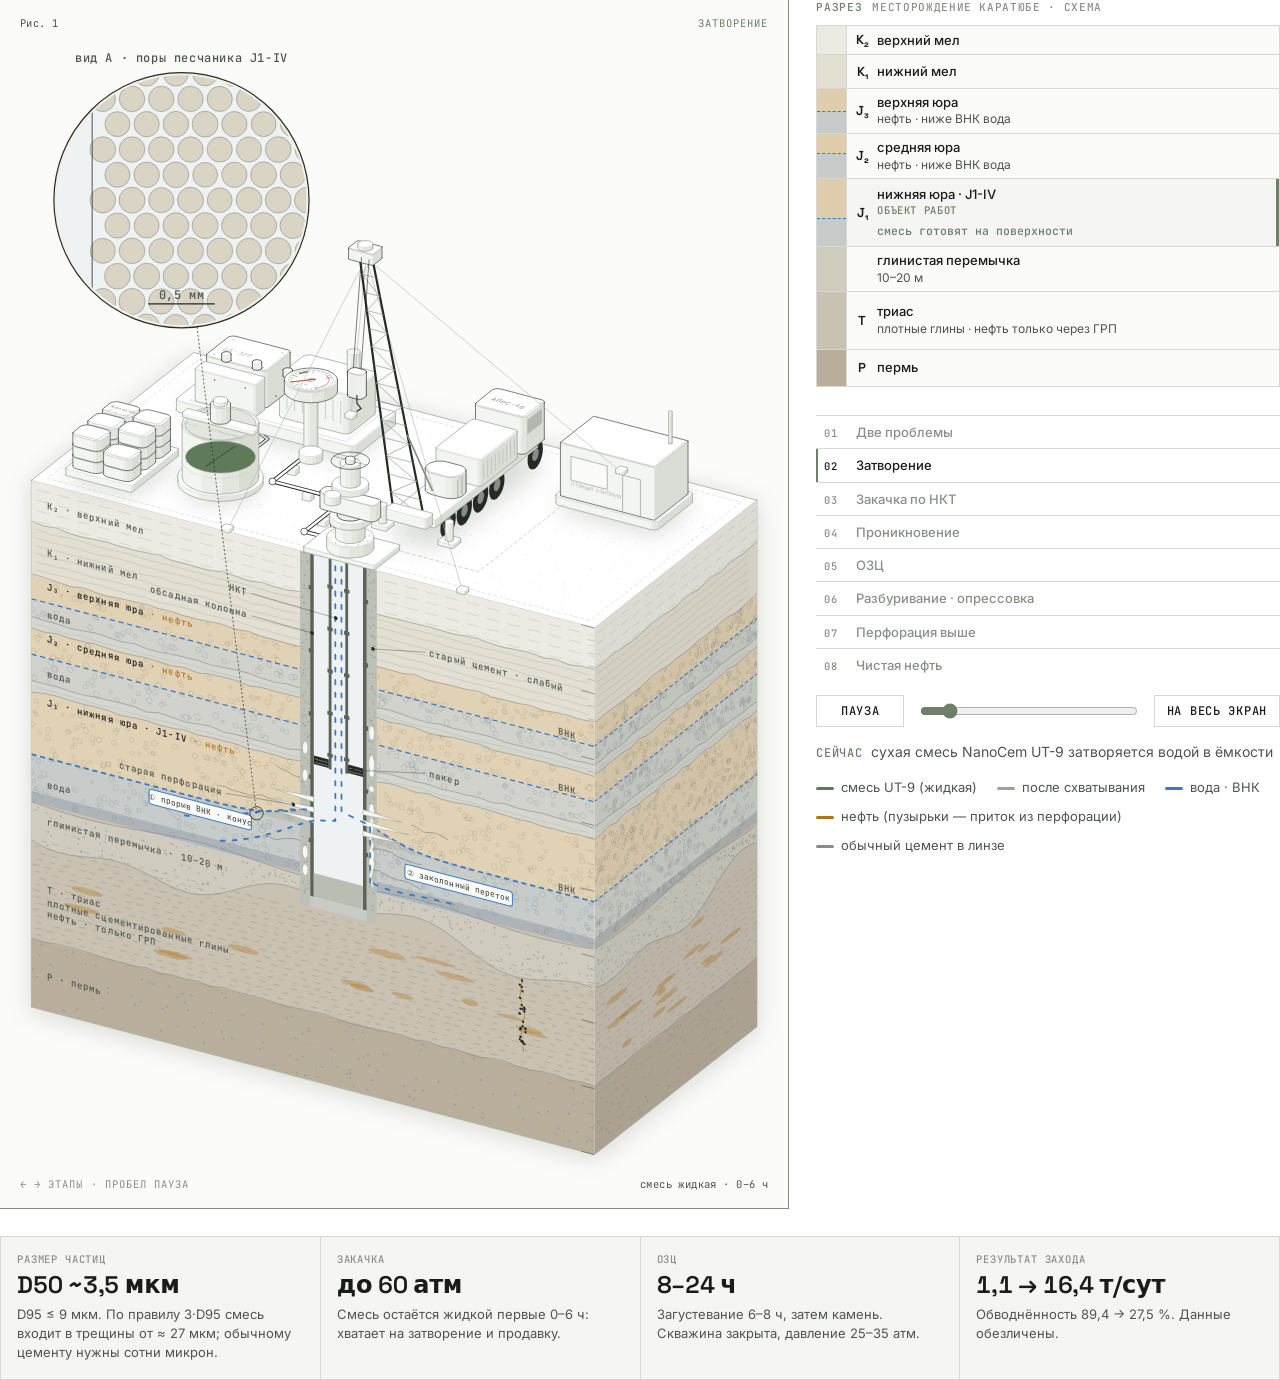
==== commit 40666b23: "«В пласте»: после разбуривания НКТ поднимают из скважины Долото уходит вверх вместе с НКТ, опрессовк" ====
--- a/plast.html
+++ b/plast.html
@@ -350,14 +350,14 @@
 </style>
 
 <div class="wrap">
-<figure class="iso-figure"><div class="iso-plate"><div class="iso-plate-corners" aria-hidden="true"><span class="iso-plate-corner" data-corner="fig">Рис. 1</span><span class="iso-plate-corner" data-corner="title" data-phase>до ремонта</span><span class="iso-plate-corner" data-corner="hint">← → этапы · пробел пауза</span><span class="iso-plate-corner" data-corner="readout" data-readout>Qн 1,1 т/сут · обв. 89,4 %</span></div><button type="button" class="fs-close" aria-label="Свернуть">×</button><div class="iso-stage" tabindex="0" aria-label="Анимация захода NanoCem UT-9: стрелки переключают этапы, пробел ставит на паузу"><svg xmlns="http://www.w3.org/2000/svg" class="iso-svg" viewBox="124 0 572 844" role="img" aria-label="Изометрический разрез скважины. На поверхности — цементировочный агрегат с манометром, ёмкость затворения, поддон с мешками NanoCem UT-9 и устьевая арматура. На срезе породы видны НКТ, пакер, перфорации, заколонный канал и микротрещины: смесь идёт по НКТ, выходит в интервал, заполняет перфорации, канал и трещины, затем схватывается. Справа — линза: частицы смеси в порах песчаника."><path class="iso-halo" d="M137.1 326.8L259.3 230.6L682.9 341.7L682.9 737.8L560.7 834L137.1 723Z"/><g class="iso-solid"><path class="iso-fill" d="M137.1 326.8L259.3 230.6L682.9 341.7L682.9 737.8L560.7 834L137.1 723Z"/><path class="iso-shade" data-shade="0" d="M682.9 737.8L560.7 834L560.7 437.8L682.9 341.7Z"/><path class="iso-shade" data-shade="3" d="M560.7 834L137.1 723L137.1 326.8L560.7 437.8Z"/><path class="iso-top" d="M682.9 341.7L560.7 437.8L137.1 326.8L259.3 230.6Z"/><path class="iso-line iso-crease" data-tone="lo" d="M682.9 341.7L560.7 437.8L137.1 326.8"/><path class="iso-line iso-edge" data-tone="mid" d="M137.1 326.8L259.3 230.6L682.9 341.7M682.9 737.8L560.7 834L137.1 723M682.9 341.7L682.9 737.8M137.1 326.8L137.1 723"/></g><path class="ground-top" d="M682.9 341.7L560.6 437.8L137.1 326.8L259.4 230.6Z"/><g class="iso-dots" data-tone="faint"><circle cx="524.7" cy="414.6" r="0.42"/><circle cx="507.9" cy="420.3" r="0.42"/><circle cx="414.9" cy="359.4" r="0.42"/><circle cx="380.4" cy="298.7" r="0.42"/><circle cx="302" cy="290.9" r="0.42"/><circle cx="325" cy="314.6" r="0.42"/><circle cx="524.5" cy="308.2" r="0.42"/><circle cx="317.6" cy="260.9" r="0.42"/><circle cx="298.5" cy="274.1" r="0.42"/><circle cx="599.9" cy="396.5" r="0.42"/><circle cx="407.2" cy="343.3" r="0.42"/><circle cx="543.8" cy="340.4" r="0.42"/><circle cx="626.5" cy="348.7" r="0.42"/><circle cx="417.7" cy="346.4" r="0.42"/><circle cx="180.2" cy="330.3" r="0.42"/><circle cx="352.2" cy="289.6" r="0.42"/><circle cx="227.8" cy="332.7" r="0.42"/><circle cx="299.4" cy="341.4" r="0.42"/><circle cx="284.7" cy="326.1" r="0.42"/><circle cx="401.6" cy="388.5" r="0.42"/><circle cx="649.7" cy="355.9" r="0.42"/><circle cx="603.8" cy="383" r="0.42"/><circle cx="287.4" cy="270.3" r="0.42"/><circle cx="519.2" cy="397.9" r="0.42"/><circle cx="339.5" cy="330.8" r="0.42"/><circle cx="413.7" cy="341" r="0.42"/><circle cx="377" cy="327.7" r="0.42"/><circle cx="299.5" cy="246.5" r="0.42"/><circle cx="414.6" cy="352.2" r="0.42"/><circle cx="341.3" cy="310.3" r="0.42"/><circle cx="469.3" cy="299.7" r="0.42"/><circle cx="322.9" cy="271.1" r="0.42"/><circle cx="305.8" cy="277.4" r="0.42"/><circle cx="581.6" cy="384.6" r="0.42"/><circle cx="368" cy="293.2" r="0.42"/><circle cx="353.8" cy="296.3" r="0.42"/><circle cx="244.3" cy="320.2" r="0.42"/><circle cx="489.4" cy="401.3" r="0.42"/><circle cx="334.3" cy="291.3" r="0.42"/><circle cx="348.1" cy="342.1" r="0.42"/><circle cx="362" cy="336.2" r="0.42"/><circle cx="414.4" cy="374.8" r="0.42"/><circle cx="467.5" cy="368.2" r="0.42"/><circle cx="580.1" cy="357.2" r="0.42"/><circle cx="382.5" cy="287.4" r="0.42"/><circle cx="373" cy="347.8" r="0.42"/><circle cx="219.4" cy="300.1" r="0.42"/><circle cx="351.2" cy="372" r="0.42"/><circle cx="325.9" cy="276.1" r="0.42"/><circle cx="468.5" cy="318.5" r="0.42"/><circle cx="592.2" cy="374.3" r="0.42"/><circle cx="346" cy="344.5" r="0.42"/><circle cx="395.3" cy="383.2" r="0.42"/><circle cx="332.5" cy="303.3" r="0.42"/><circle cx="575.6" cy="347.7" r="0.42"/><circle cx="243" cy="264.8" r="0.42"/><circle cx="362.5" cy="301.1" r="0.42"/><circle cx="282.2" cy="307.8" r="0.42"/><circle cx="249.5" cy="270.4" r="0.42"/><circle cx="500.2" cy="298.4" r="0.42"/><circle cx="537.3" cy="413.9" r="0.42"/><circle cx="491.7" cy="308.2" r="0.42"/><circle cx="188.4" cy="330" r="0.42"/><circle cx="245.3" cy="273.6" r="0.42"/><circle cx="554.5" cy="345" r="0.42"/><circle cx="385.2" cy="387.1" r="0.42"/><circle cx="443.5" cy="359.3" r="0.42"/><circle cx="471.1" cy="323.6" r="0.42"/><circle cx="467.2" cy="291.3" r="0.42"/><circle cx="554.5" cy="421.3" r="0.42"/><circle cx="362.7" cy="375.9" r="0.42"/><circle cx="301.3" cy="255.5" r="0.42"/><circle cx="530.8" cy="409.3" r="0.42"/><circle cx="635.6" cy="342.3" r="0.42"/><circle cx="205.4" cy="305" r="0.42"/><circle cx="513.1" cy="369.5" r="0.42"/><circle cx="575.1" cy="390.8" r="0.42"/><circle cx="519.6" cy="407.9" r="0.42"/><circle cx="375.5" cy="321.3" r="0.42"/><circle cx="409.4" cy="292.6" r="0.42"/><circle cx="410.4" cy="387.5" r="0.42"/><circle cx="240.8" cy="256.2" r="0.42"/><circle cx="423.5" cy="373" r="0.42"/><circle cx="609.8" cy="337.3" r="0.42"/><circle cx="242.7" cy="283.2" r="0.42"/><circle cx="558.7" cy="317.9" r="0.42"/><circle cx="290.4" cy="262.9" r="0.42"/><circle cx="576.3" cy="373.5" r="0.42"/><circle cx="588.6" cy="408.4" r="0.42"/><circle cx="523.6" cy="375.4" r="0.42"/><circle cx="358" cy="326.2" r="0.42"/><circle cx="491.8" cy="353.9" r="0.42"/><circle cx="494.4" cy="305.8" r="0.42"/><circle cx="239.4" cy="337.1" r="0.42"/><circle cx="580.4" cy="344.1" r="0.42"/><circle cx="484.1" cy="397.8" r="0.42"/><circle cx="538.1" cy="407.5" r="0.42"/><circle cx="435.4" cy="304.4" r="0.42"/><circle cx="252.1" cy="310" r="0.42"/><circle cx="589.9" cy="363" r="0.42"/><circle cx="427" cy="321.8" r="0.42"/><circle cx="599.1" cy="366.4" r="0.42"/><circle cx="355.5" cy="264.4" r="0.42"/><circle cx="351.8" cy="349" r="0.42"/><circle cx="610.5" cy="389.4" r="0.42"/><circle cx="298.5" cy="311.8" r="0.42"/><circle cx="555" cy="408.5" r="0.42"/><circle cx="555.5" cy="370" r="0.42"/><circle cx="281.3" cy="275.5" r="0.42"/><circle cx="253.4" cy="298.3" r="0.42"/><circle cx="532.6" cy="386.7" r="0.42"/><circle cx="461.8" cy="287.2" r="0.42"/><circle cx="268.9" cy="278.7" r="0.42"/><circle cx="375.4" cy="278.2" r="0.42"/><circle cx="541.8" cy="354.4" r="0.42"/><circle cx="276.1" cy="326.2" r="0.42"/><circle cx="310.9" cy="262.2" r="0.42"/><circle cx="353.7" cy="269.6" r="0.42"/><circle cx="615.8" cy="329.9" r="0.42"/><circle cx="462" cy="368.3" r="0.42"/><circle cx="270.2" cy="247.9" r="0.42"/><circle cx="495.8" cy="345.1" r="0.42"/><circle cx="424.8" cy="343.1" r="0.42"/><circle cx="308.4" cy="345" r="0.42"/><circle cx="613.1" cy="362.5" r="0.42"/><circle cx="326.3" cy="325.6" r="0.42"/><circle cx="289" cy="268.4" r="0.42"/><circle cx="423.8" cy="333.4" r="0.42"/><circle cx="453.4" cy="399.9" r="0.42"/><circle cx="350.6" cy="333.3" r="0.42"/><circle cx="446.9" cy="313.2" r="0.42"/><circle cx="378.4" cy="347.3" r="0.42"/><circle cx="413.3" cy="300.6" r="0.42"/><circle cx="420.4" cy="324.3" r="0.42"/><circle cx="405.9" cy="346.6" r="0.42"/><circle cx="634.1" cy="357.6" r="0.42"/><circle cx="536.9" cy="409.1" r="0.42"/><circle cx="397.6" cy="319.5" r="0.42"/><circle cx="359.1" cy="380" r="0.42"/><circle cx="341.7" cy="320.7" r="0.42"/><circle cx="190.7" cy="304.7" r="0.42"/><circle cx="620.2" cy="380.3" r="0.42"/><circle cx="347" cy="265.5" r="0.42"/><circle cx="586.3" cy="335.4" r="0.42"/><circle cx="528.8" cy="421.5" r="0.42"/><circle cx="435.9" cy="325.6" r="0.42"/><circle cx="547.8" cy="323.4" r="0.42"/><circle cx="368.5" cy="275.9" r="0.42"/><circle cx="307.2" cy="263.9" r="0.42"/><circle cx="415.1" cy="363.2" r="0.42"/><circle cx="409.7" cy="297.3" r="0.42"/><circle cx="524" cy="404.7" r="0.42"/><circle cx="276.3" cy="271.6" r="0.42"/><circle cx="514.7" cy="314.5" r="0.42"/><circle cx="218.2" cy="326.5" r="0.42"/><circle cx="182.8" cy="317.7" r="0.42"/><circle cx="245" cy="326.2" r="0.42"/><circle cx="441.1" cy="282.4" r="0.42"/><circle cx="613.6" cy="333.3" r="0.42"/><circle cx="596" cy="378" r="0.42"/><circle cx="620.5" cy="345.4" r="0.42"/><circle cx="527.2" cy="350.8" r="0.42"/><circle cx="584.5" cy="387.1" r="0.42"/><circle cx="428" cy="284.1" r="0.42"/><circle cx="259.6" cy="332.1" r="0.42"/><circle cx="399.2" cy="361.3" r="0.42"/><circle cx="316.6" cy="351.2" r="0.42"/><circle cx="343.3" cy="337.6" r="0.42"/><circle cx="381" cy="283.3" r="0.42"/><circle cx="517.7" cy="302.3" r="0.42"/><circle cx="555.8" cy="342.6" r="0.42"/><circle cx="208.4" cy="319.6" r="0.42"/><circle cx="395.5" cy="303.5" r="0.42"/><circle cx="572.7" cy="339.4" r="0.42"/><circle cx="240.6" cy="286.1" r="0.42"/><circle cx="236.2" cy="300.4" r="0.42"/><circle cx="484.7" cy="358.5" r="0.42"/><circle cx="231.5" cy="289" r="0.42"/><circle cx="255.7" cy="299.2" r="0.42"/><circle cx="441.4" cy="334.2" r="0.42"/><circle cx="191.2" cy="326.5" r="0.42"/><circle cx="252.6" cy="289.6" r="0.42"/><circle cx="401.8" cy="281.4" r="0.42"/><circle cx="459.6" cy="312.6" r="0.42"/><circle cx="393.1" cy="296.4" r="0.42"/><circle cx="355.7" cy="271.5" r="0.42"/><circle cx="309" cy="316.3" r="0.42"/><circle cx="313.6" cy="280.5" r="0.42"/><circle cx="260" cy="316.8" r="0.42"/><circle cx="262.5" cy="299.4" r="0.42"/><circle cx="409.4" cy="367.1" r="0.42"/><circle cx="561.2" cy="328.8" r="0.42"/><circle cx="302.4" cy="326.1" r="0.42"/><circle cx="563.4" cy="330.7" r="0.42"/><circle cx="462.5" cy="360.8" r="0.42"/><circle cx="426.2" cy="303.7" r="0.42"/><circle cx="355.3" cy="372.9" r="0.42"/><circle cx="514.8" cy="404.3" r="0.42"/><circle cx="211.9" cy="310.1" r="0.42"/><circle cx="604.1" cy="324.7" r="0.42"/><circle cx="482.2" cy="306.7" r="0.42"/><circle cx="588.7" cy="353.6" r="0.42"/><circle cx="341" cy="332.5" r="0.42"/><circle cx="550.8" cy="326.9" r="0.42"/><circle cx="424" cy="283.4" r="0.42"/><circle cx="251" cy="329.2" r="0.42"/><circle cx="359.5" cy="340.4" r="0.42"/><circle cx="308.7" cy="335.5" r="0.42"/><circle cx="201.3" cy="338.8" r="0.42"/><circle cx="609.6" cy="330.1" r="0.42"/><circle cx="297.9" cy="310.2" r="0.42"/><circle cx="278.9" cy="352.3" r="0.42"/><circle cx="541.1" cy="413.4" r="0.42"/><circle cx="415.4" cy="341.5" r="0.42"/><circle cx="423.7" cy="388.7" r="0.42"/><circle cx="472" cy="342.5" r="0.42"/><circle cx="343.6" cy="315.7" r="0.42"/><circle cx="361.3" cy="285.4" r="0.42"/><circle cx="326.5" cy="280.5" r="0.42"/><circle cx="301.6" cy="326.9" r="0.42"/><circle cx="432" cy="281.6" r="0.42"/><circle cx="264" cy="245.5" r="0.42"/><circle cx="532" cy="363.3" r="0.42"/><circle cx="471.6" cy="404.5" r="0.42"/><circle cx="467" cy="313" r="0.42"/><circle cx="336.1" cy="318.1" r="0.42"/><circle cx="472.3" cy="345.6" r="0.42"/><circle cx="468.6" cy="375.1" r="0.42"/><circle cx="246.7" cy="253.6" r="0.42"/><circle cx="358.7" cy="370" r="0.42"/><circle cx="531.9" cy="392.6" r="0.42"/><circle cx="484.4" cy="388" r="0.42"/><circle cx="394.1" cy="342.3" r="0.42"/><circle cx="190.6" cy="307.5" r="0.42"/><circle cx="372.8" cy="359.5" r="0.42"/><circle cx="642.7" cy="362.2" r="0.42"/><circle cx="510.1" cy="374.3" r="0.42"/><circle cx="636.9" cy="340.5" r="0.42"/><circle cx="176.6" cy="329.3" r="0.42"/><circle cx="440.3" cy="362.5" r="0.42"/><circle cx="254" cy="309.7" r="0.42"/><circle cx="530.3" cy="347.2" r="0.42"/><circle cx="273.8" cy="330.6" r="0.42"/><circle cx="348.5" cy="275.2" r="0.42"/><circle cx="578.2" cy="400.7" r="0.42"/><circle cx="574.6" cy="342.6" r="0.42"/><circle cx="570.4" cy="374.6" r="0.42"/><circle cx="376.9" cy="322.1" r="0.42"/><circle cx="252.7" cy="298.5" r="0.42"/><circle cx="280.3" cy="244.3" r="0.42"/><circle cx="373.6" cy="282.2" r="0.42"/><circle cx="193.7" cy="311.8" r="0.42"/><circle cx="452.3" cy="296.2" r="0.42"/><circle cx="547.8" cy="356.4" r="0.42"/><circle cx="267.1" cy="326.3" r="0.42"/><circle cx="356.5" cy="297.1" r="0.42"/><circle cx="406.4" cy="313.5" r="0.42"/><circle cx="458.1" cy="363" r="0.42"/><circle cx="168.9" cy="327.6" r="0.42"/><circle cx="646.6" cy="356.2" r="0.42"/><circle cx="546.1" cy="349.5" r="0.42"/><circle cx="383.4" cy="274.1" r="0.42"/><circle cx="340.3" cy="346.6" r="0.42"/><circle cx="334.5" cy="361.8" r="0.42"/><circle cx="580.5" cy="320.8" r="0.42"/><circle cx="626.2" cy="362.2" r="0.42"/><circle cx="324.9" cy="356.5" r="0.42"/><circle cx="360.4" cy="266.4" r="0.42"/><circle cx="617.6" cy="381.1" r="0.42"/><circle cx="431.9" cy="333.4" r="0.42"/><circle cx="343.6" cy="297.9" r="0.42"/><circle cx="342" cy="278.9" r="0.42"/><circle cx="574.3" cy="373.2" r="0.42"/><circle cx="199.5" cy="301.2" r="0.42"/><circle cx="491.2" cy="355.9" r="0.42"/><circle cx="309.3" cy="344.8" r="0.42"/><circle cx="449.2" cy="308.3" r="0.42"/><circle cx="508.9" cy="395" r="0.42"/><circle cx="357.3" cy="334.1" r="0.42"/><circle cx="509.6" cy="382.7" r="0.42"/><circle cx="302.7" cy="332.5" r="0.42"/><circle cx="397" cy="370.5" r="0.42"/><circle cx="192.2" cy="326.5" r="0.42"/><circle cx="388.3" cy="332.6" r="0.42"/><circle cx="255.8" cy="253.4" r="0.42"/><circle cx="219.5" cy="328.6" r="0.42"/><circle cx="342.6" cy="366" r="0.42"/><circle cx="399.6" cy="373.2" r="0.42"/><circle cx="266.7" cy="237.6" r="0.42"/><circle cx="255.8" cy="308.1" r="0.42"/><circle cx="438.5" cy="373" r="0.42"/><circle cx="433.9" cy="281.3" r="0.42"/><circle cx="259.1" cy="345.5" r="0.42"/><circle cx="323.1" cy="306.3" r="0.42"/><circle cx="282" cy="348.4" r="0.42"/><circle cx="543.1" cy="318.4" r="0.42"/><circle cx="382" cy="353.2" r="0.42"/><circle cx="270.5" cy="258.9" r="0.42"/><circle cx="504.6" cy="339.9" r="0.42"/><circle cx="549.4" cy="407.3" r="0.42"/><circle cx="421" cy="305.5" r="0.42"/><circle cx="633.8" cy="371.3" r="0.42"/><circle cx="279.6" cy="239.8" r="0.42"/><circle cx="281.8" cy="265.1" r="0.42"/><circle cx="421.2" cy="283.7" r="0.42"/><circle cx="443.8" cy="282.9" r="0.42"/><circle cx="633.1" cy="364.1" r="0.42"/><circle cx="307.9" cy="356.6" r="0.42"/><circle cx="487.3" cy="410" r="0.42"/><circle cx="581" cy="371.7" r="0.42"/><circle cx="288.3" cy="321.1" r="0.42"/><circle cx="285.1" cy="245.5" r="0.42"/><circle cx="345.2" cy="343.5" r="0.42"/><circle cx="259.7" cy="255" r="0.42"/><circle cx="527.6" cy="378.1" r="0.42"/><circle cx="598.7" cy="335.7" r="0.42"/><circle cx="436.8" cy="310.3" r="0.42"/><circle cx="364.1" cy="340.1" r="0.42"/><circle cx="374.2" cy="318.1" r="0.42"/><circle cx="351.6" cy="327.6" r="0.42"/><circle cx="297.9" cy="259.8" r="0.42"/><circle cx="458.7" cy="289.8" r="0.42"/><circle cx="485" cy="336.8" r="0.42"/><circle cx="333.1" cy="274.5" r="0.42"/><circle cx="370.6" cy="354.4" r="0.42"/><circle cx="576.9" cy="387.7" r="0.42"/><circle cx="245.2" cy="268.4" r="0.42"/><circle cx="290.6" cy="352.8" r="0.42"/><circle cx="281.6" cy="347.7" r="0.42"/><circle cx="301.6" cy="328.3" r="0.42"/><circle cx="537.2" cy="404.5" r="0.42"/><circle cx="571.5" cy="353.3" r="0.42"/><circle cx="218.2" cy="296.5" r="0.42"/><circle cx="539.4" cy="314.8" r="0.42"/><circle cx="278" cy="329.8" r="0.42"/><circle cx="525" cy="356" r="0.42"/><circle cx="564.4" cy="326.5" r="0.42"/><circle cx="437.8" cy="294.1" r="0.42"/><circle cx="311.8" cy="282.1" r="0.42"/><circle cx="304.7" cy="265.6" r="0.42"/><circle cx="558.3" cy="393" r="0.42"/><circle cx="584.8" cy="379.7" r="0.42"/><circle cx="642" cy="361.4" r="0.42"/><circle cx="543.2" cy="366.1" r="0.42"/><circle cx="239.4" cy="292.4" r="0.42"/><circle cx="538" cy="376.8" r="0.42"/><circle cx="551.1" cy="320.4" r="0.42"/><circle cx="499.8" cy="334" r="0.42"/><circle cx="392.3" cy="345.5" r="0.42"/><circle cx="552.7" cy="341" r="0.42"/><circle cx="212.4" cy="337.3" r="0.42"/><circle cx="310.9" cy="299.3" r="0.42"/><circle cx="414.3" cy="296.5" r="0.42"/><circle cx="270.3" cy="301.4" r="0.42"/><circle cx="432.9" cy="332.4" r="0.42"/><circle cx="602.5" cy="372.7" r="0.42"/><circle cx="394" cy="332.1" r="0.42"/><circle cx="580.7" cy="370" r="0.42"/><circle cx="484.8" cy="299.2" r="0.42"/><circle cx="327.7" cy="281" r="0.42"/><circle cx="641.8" cy="361.8" r="0.42"/><circle cx="337.1" cy="318.1" r="0.42"/><circle cx="210.4" cy="286.4" r="0.42"/><circle cx="200" cy="326.7" r="0.42"/><circle cx="508.6" cy="370.8" r="0.42"/><circle cx="227.8" cy="329.4" r="0.42"/><circle cx="249.7" cy="332.9" r="0.42"/><circle cx="171.8" cy="326.2" r="0.42"/><circle cx="423" cy="384.2" r="0.42"/><circle cx="528" cy="376.2" r="0.42"/><circle cx="552.3" cy="367.1" r="0.42"/><circle cx="373.3" cy="295.8" r="0.42"/><circle cx="285.4" cy="307" r="0.42"/><circle cx="292.3" cy="312.2" r="0.42"/><circle cx="472.8" cy="351.6" r="0.42"/><circle cx="404.7" cy="363.6" r="0.42"/><circle cx="491.5" cy="342.3" r="0.42"/><circle cx="587.2" cy="391.1" r="0.42"/><circle cx="440.5" cy="397.5" r="0.42"/><circle cx="482.5" cy="399.3" r="0.42"/><circle cx="487.1" cy="365.9" r="0.42"/><circle cx="219.1" cy="310.8" r="0.42"/><circle cx="412.3" cy="275.8" r="0.42"/><circle cx="391.4" cy="389.2" r="0.42"/><circle cx="452.9" cy="345.6" r="0.42"/><circle cx="444.7" cy="298.9" r="0.42"/><circle cx="380.3" cy="341.2" r="0.42"/><circle cx="309.9" cy="247.4" r="0.42"/><circle cx="535.2" cy="418.5" r="0.42"/><circle cx="284.4" cy="320.1" r="0.42"/><circle cx="382.4" cy="356.5" r="0.42"/><circle cx="286.1" cy="253" r="0.42"/><circle cx="526.5" cy="307" r="0.42"/><circle cx="357.4" cy="288.1" r="0.42"/><circle cx="606.9" cy="366.9" r="0.42"/><circle cx="513.8" cy="324.9" r="0.42"/><circle cx="543.8" cy="368.1" r="0.42"/><circle cx="571.3" cy="393.7" r="0.42"/><circle cx="455.7" cy="354.4" r="0.42"/><circle cx="458" cy="354.5" r="0.42"/><circle cx="310.5" cy="351.7" r="0.42"/><circle cx="603.7" cy="342.1" r="0.42"/><circle cx="456.9" cy="290.2" r="0.42"/><circle cx="612.2" cy="368" r="0.42"/><circle cx="326.4" cy="278.4" r="0.42"/><circle cx="275.3" cy="291.9" r="0.42"/><circle cx="533.8" cy="393.5" r="0.42"/><circle cx="230.6" cy="315.5" r="0.42"/><circle cx="251.6" cy="278.1" r="0.42"/><circle cx="429.2" cy="304.7" r="0.42"/><circle cx="280.6" cy="305.9" r="0.42"/><circle cx="330.2" cy="352.9" r="0.42"/><circle cx="321.2" cy="315.8" r="0.42"/><circle cx="238.6" cy="328.4" r="0.42"/><circle cx="377.3" cy="292.1" r="0.42"/><circle cx="289.6" cy="264.9" r="0.42"/><circle cx="361.1" cy="309.7" r="0.42"/><circle cx="605" cy="393.4" r="0.42"/><circle cx="479.4" cy="364" r="0.42"/><circle cx="559.6" cy="366" r="0.42"/></g><path class="iso-line" data-tone="faint" data-dashed="" d="M670.8 343.1L557.4 432.3L149.2 325.3L262.6 236.1Z"/><g transform="matrix(1.112 -0.874 0 1.981 560.654 437.813)"><clipPath id="cut2"><rect x="0" y="0" width="110" height="200"/></clipPath><g clip-path="url(#cut2)"><rect class="st st-chalk" x="-1" y="0" width="112" height="16.4"/><rect class="st st-clay" x="-1" y="16" width="112" height="20.4"/><rect class="st st-pay" x="-1" y="36" width="112" height="16.4"/><rect class="st st-cap" x="-1" y="52" width="112" height="4.4"/><rect class="st st-pay" x="-1" y="56" width="112" height="20.4"/><rect class="st st-cap" x="-1" y="76" width="112" height="4.4"/><rect class="st st-pay" x="-1" y="80" width="112" height="42.4"/><rect class="st st-trias" x="-1" y="118" width="112" height="56.4"/><rect class="st st-perm" x="-1" y="174" width="112" height="26.4"/><path class="st st-plug" d="M-1 121.91L2 122.17L5 122.42L8 122.65L11 122.85L14 123.01L17 123.12L20 123.19L23 123.2L26 123.15L29 123.05L32 122.91L35 122.72L38 122.5L41 122.25L44 122L47 121.74L50 121.5L53 121.28L56 121.09L59 120.95L62 120.85L65 120.8L68 120.81L71 120.88L74 120.99L77 121.15L80 121.35L83 121.58L86 121.83L89 122.09L92 122.34L95 122.58L98 122.79L101 122.96L104 123.09L107 123.17L110 123.2L110 129.62L107 129.08L104 128.67L101 128.48L98 128.57L95 128.98L92 129.7L89 130.72L86 132L83 133.45L80 134.99L77 136.51L74 137.93L71 139.14L68 140.07L65 140.68L62 140.96L59 140.89L56 140.54L53 139.96L50 139.22L47 138.43L44 137.67L41 137.02L38 136.55L35 136.3L32 136.27L29 136.46L26 136.83L23 137.31L20 137.82L17 138.27L14 138.58L11 138.68L8 138.5L5 138.01L2 137.21L-1 136.14Z"/><path class="tx-brick" d="M2 3h5"/><path class="tx-brick" d="M10 3h5"/><path class="tx-brick" d="M18 3h5"/><path class="tx-brick" d="M26 3h5"/><path class="tx-brick" d="M34 3h5"/><path class="tx-brick" d="M42 3h5"/><path class="tx-brick" d="M50 3h5"/><path class="tx-brick" d="M58 3h5"/><path class="tx-brick" d="M66 3h5"/><path class="tx-brick" d="M74 3h5"/><path class="tx-brick" d="M82 3h5"/><path class="tx-brick" d="M90 3h5"/><path class="tx-brick" d="M98 3h5"/><path class="tx-brick" d="M106 3h5"/><path class="tx-brick" d="M2 7h5"/><path class="tx-brick" d="M10 7h5"/><path class="tx-brick" d="M18 7h5"/><path class="tx-brick" d="M26 7h5"/><path class="tx-brick" d="M34 7h5"/><path class="tx-brick" d="M42 7h5"/><path class="tx-brick" d="M50 7h5"/><path class="tx-brick" d="M58 7h5"/><path class="tx-brick" d="M66 7h5"/><path class="tx-brick" d="M74 7h5"/><path class="tx-brick" d="M82 7h5"/><path class="tx-brick" d="M90 7h5"/><path class="tx-brick" d="M98 7h5"/><path class="tx-brick" d="M106 7h5"/><path class="tx-brick" d="M2 11h5"/><path class="tx-brick" d="M10 11h5"/><path class="tx-brick" d="M18 11h5"/><path class="tx-brick" d="M26 11h5"/><path class="tx-brick" d="M34 11h5"/><path class="tx-brick" d="M42 11h5"/><path class="tx-brick" d="M50 11h5"/><path class="tx-brick" d="M58 11h5"/><path class="tx-brick" d="M66 11h5"/><path class="tx-brick" d="M74 11h5"/><path class="tx-brick" d="M82 11h5"/><path class="tx-brick" d="M90 11h5"/><path class="tx-brick" d="M98 11h5"/><path class="tx-brick" d="M106 11h5"/><path class="tx-brick" d="M2 15h5"/><path class="tx-brick" d="M10 15h5"/><path class="tx-brick" d="M18 15h5"/><path class="tx-brick" d="M26 15h5"/><path class="tx-brick" d="M34 15h5"/><path class="tx-brick" d="M42 15h5"/><path class="tx-brick" d="M50 15h5"/><path class="tx-brick" d="M58 15h5"/><path class="tx-brick" d="M66 15h5"/><path class="tx-brick" d="M74 15h5"/><path class="tx-brick" d="M82 15h5"/><path class="tx-brick" d="M90 15h5"/><path class="tx-brick" d="M98 15h5"/><path class="tx-brick" d="M106 15h5"/><path class="tx-line" d="M2 18.25L8 18.46L14 18.27L20 18.71L26 18.37L32 18.27L38 18.23L44 18.74L50 18.29L56 18.37L62 18.71L68 18.32L74 18.68L80 18.78L86 18.17L92 18.62L98 18.54L104 18.17"/><path class="tx-line" d="M2 21.37L8 21.79L14 21.62L20 21.7L26 21.7L32 21.27L38 21.79L44 21.1L50 21.48L56 21.48L62 21.55L68 21.18L74 21.69L80 21.62L86 21.42L92 21.3L98 21.12L104 21.06"/><path class="tx-line" d="M2 24.24L8 24.12L14 24.75L20 24.64L26 24.38L32 24.37L38 24.56L44 24.19L50 24.75L56 24.34L62 24.8L68 24.2L74 24.07L80 24.14L86 24.06L92 24.1L98 24.51L104 24.68"/><path class="tx-line" d="M2 27.24L8 27.28L14 27.67L20 27.6L26 27.7L32 27.22L38 27.27L44 27.04L50 27.58L56 27.17L62 27.24L68 27.02L74 27.21L80 27.76L86 27.17L92 27.05L98 27.03L104 27.73"/><path class="tx-line" d="M2 30.48L8 30.48L14 30.51L20 30.36L26 30.55L32 30.19L38 30.67L44 30.56L50 30.15L56 30.66L62 30.59L68 30.45L74 30.28L80 30.53L86 30.12L92 30.14L98 30.64L104 30.69"/><path class="tx-line" d="M2 33.62L8 33.29L14 33.32L20 33.49L26 33.43L32 33.36L38 33.1L44 33.07L50 33.28L56 33.16L62 33.17L68 33.32L74 33.17L80 33.27L86 33.74L92 33.43L98 33.18L104 33.73"/><circle class="tx-grain" cx="19.44" cy="49.24" r="0.57"/><circle class="tx-grain" cx="105.46" cy="50.67" r="0.91"/><circle class="tx-grain" cx="2.06" cy="49.18" r="0.98"/><circle class="tx-grain" cx="28.09" cy="50.19" r="0.71"/><circle class="tx-grain" cx="42.84" cy="43.85" r="1.04"/><circle class="tx-grain" cx="104.44" cy="47.66" r="1.06"/><circle class="tx-grain" cx="29.58" cy="36.82" r="0.84"/><circle class="tx-grain" cx="36.07" cy="38" r="1.13"/><circle class="tx-grain" cx="3.86" cy="49.04" r="0.95"/><circle class="tx-grain" cx="13.02" cy="45.74" r="0.66"/><circle class="tx-grain" cx="106.33" cy="37" r="0.69"/><circle class="tx-grain" cx="36.56" cy="49.77" r="0.87"/><circle class="tx-grain" cx="42.72" cy="47.16" r="0.89"/><circle class="tx-grain" cx="58.25" cy="40.23" r="0.95"/><circle class="tx-grain" cx="29.64" cy="48.34" r="0.86"/><circle class="tx-grain" cx="21.38" cy="39.59" r="1.12"/><circle class="tx-grain" cx="73.93" cy="46.2" r="1.1"/><circle class="tx-grain" cx="82.43" cy="41.36" r="0.71"/><circle class="tx-grain" cx="92.64" cy="40.03" r="0.86"/><circle class="tx-grain" cx="14.91" cy="43.02" r="0.56"/><circle class="tx-grain" cx="96.23" cy="46.01" r="1.09"/><circle class="tx-grain" cx="61.04" cy="49.54" r="1.1"/><circle class="tx-grain" cx="29.05" cy="50.18" r="1.15"/><circle class="tx-grain" cx="31.58" cy="45.36" r="0.84"/><circle class="tx-grain" cx="13.39" cy="44.28" r="0.75"/><circle class="tx-grain" cx="90.49" cy="40.15" r="1.08"/><circle class="tx-grain" cx="33.8" cy="50.17" r="0.95"/><circle class="tx-grain" cx="108.26" cy="42.96" r="0.66"/><circle class="tx-grain" cx="24.13" cy="47.63" r="0.88"/><circle class="tx-grain" cx="7.75" cy="44.69" r="1.11"/><circle class="tx-grain" cx="28.92" cy="43.58" r="1.09"/><circle class="tx-grain" cx="83.23" cy="39.9" r="0.62"/><circle class="tx-grain" cx="80" cy="44.52" r="0.77"/><circle class="tx-grain" cx="64.71" cy="46.44" r="0.94"/><circle class="tx-grain" cx="5.64" cy="40.43" r="0.55"/><circle class="tx-grain" cx="101.05" cy="42.43" r="0.66"/><circle class="tx-grain" cx="96.91" cy="42.46" r="0.82"/><circle class="tx-grain" cx="65.56" cy="45.66" r="1.13"/><circle class="tx-grain" cx="2.6" cy="44.02" r="0.67"/><circle class="tx-grain" cx="39.35" cy="47.4" r="0.97"/><circle class="tx-grain" cx="94.01" cy="38.86" r="1.11"/><circle class="tx-grain" cx="30.92" cy="47.32" r="0.89"/><circle class="tx-grain" cx="57.53" cy="42.38" r="0.95"/><circle class="tx-grain" cx="98.58" cy="40.73" r="0.94"/><circle class="tx-grain" cx="66.41" cy="51.02" r="0.92"/><circle class="tx-grain" cx="109.36" cy="50.56" r="1.08"/><circle class="tx-grain" cx="85.21" cy="39.17" r="0.58"/><circle class="tx-grain" cx="34.1" cy="41.61" r="0.89"/><circle class="tx-grain" cx="68.16" cy="44.31" r="0.79"/><circle class="tx-grain" cx="104.75" cy="38.29" r="0.94"/><circle class="tx-grain" cx="70.83" cy="39.74" r="1.02"/><circle class="tx-grain" cx="64.69" cy="38.36" r="0.68"/><circle class="tx-grain" cx="93.92" cy="48.14" r="0.68"/><circle class="tx-grain" cx="27.19" cy="50.8" r="1.09"/><circle class="tx-grain" cx="20.7" cy="44.19" r="0.75"/><circle class="tx-grain" cx="101.57" cy="45.75" r="0.57"/><circle class="tx-grain" cx="12.99" cy="38.26" r="0.6"/><circle class="tx-grain" cx="109" cy="50.51" r="0.64"/><circle class="tx-grain" cx="47.93" cy="37.23" r="0.62"/><circle class="tx-grain" cx="98.28" cy="46.05" r="0.58"/><circle class="tx-grain" cx="19.39" cy="42.79" r="0.91"/><circle class="tx-grain" cx="24.57" cy="47" r="0.57"/><circle class="tx-grain" cx="108.87" cy="44.47" r="1.03"/><circle class="tx-grain" cx="60.57" cy="47.07" r="0.77"/><circle class="tx-grain" cx="44.63" cy="46.63" r="0.7"/><circle class="tx-grain" cx="25.5" cy="47.72" r="1.03"/><circle class="tx-grain" cx="80.17" cy="41.87" r="1.07"/><circle class="tx-grain" cx="65.67" cy="50.87" r="1.1"/><circle class="tx-grain" cx="19.77" cy="41.99" r="1.11"/><circle class="tx-grain" cx="106.92" cy="49.95" r="0.61"/><circle class="tx-grain" cx="99.58" cy="38" r="1.09"/><circle class="tx-grain" cx="99.08" cy="36.82" r="0.64"/><circle class="tx-grain" cx="109.61" cy="40.92" r="0.94"/><circle class="tx-grain" cx="31.98" cy="44.24" r="0.67"/><circle class="tx-grain" cx="32.44" cy="40" r="0.78"/><circle class="tx-grain" cx="74.72" cy="48.55" r="1.01"/><circle class="tx-grain" cx="61.76" cy="47.7" r="1.08"/><circle class="tx-grain" cx="75.27" cy="38.43" r="1.02"/><circle class="tx-grain" cx="45.91" cy="39.46" r="0.81"/><circle class="tx-grain" cx="65.95" cy="51.1" r="1.12"/><circle class="tx-grain" cx="31.32" cy="38.09" r="0.82"/><circle class="tx-grain" cx="81" cy="42.14" r="0.66"/><circle class="tx-grain" cx="55.93" cy="46.58" r="0.67"/><circle class="tx-grain" cx="50.73" cy="43.87" r="0.62"/><circle class="tx-grain" cx="15.69" cy="42.82" r="0.58"/><circle class="tx-grain" cx="100.21" cy="48.85" r="1.12"/><circle class="tx-grain" cx="81.29" cy="40.94" r="0.8"/><circle class="tx-grain" cx="91.95" cy="45.64" r="0.9"/><circle class="tx-grain" cx="107.13" cy="49.17" r="0.81"/><circle class="tx-grain" cx="107.39" cy="44.98" r="1.04"/><circle class="tx-grain" cx="18.08" cy="49.14" r="0.67"/><circle class="tx-grain" cx="11.4" cy="44.77" r="0.89"/><circle class="tx-grain" cx="65.61" cy="41.97" r="0.99"/><circle class="tx-grain" cx="17.3" cy="37.67" r="1.12"/><circle class="tx-grain" cx="17.47" cy="50.76" r="0.92"/><circle class="tx-grain" cx="7.09" cy="46.52" r="0.86"/><circle class="tx-grain" cx="17.57" cy="46.38" r="0.7"/><circle class="tx-grain" cx="108.28" cy="44.97" r="1.06"/><circle class="tx-grain" cx="51.86" cy="40.98" r="0.67"/><circle class="tx-grain" cx="77.18" cy="49.53" r="0.97"/><circle class="tx-grain" cx="20.38" cy="42.21" r="1.02"/><circle class="tx-grain" cx="97" cy="39.12" r="0.71"/><circle class="tx-grain" cx="18.38" cy="49.51" r="0.68"/><circle class="tx-grain" cx="67.72" cy="49.37" r="0.88"/><circle class="tx-grain" cx="13.48" cy="39.64" r="0.75"/><circle class="tx-grain" cx="46.51" cy="40.24" r="1.04"/><circle class="tx-grain" cx="44.16" cy="43.77" r="0.66"/><circle class="tx-grain" cx="9.62" cy="50.95" r="1.03"/><circle class="tx-grain" cx="69.31" cy="40.75" r="1.08"/><circle class="tx-grain" cx="27.55" cy="43.62" r="1.11"/><circle class="tx-grain" cx="68.02" cy="36.82" r="0.77"/><circle class="tx-grain" cx="61.08" cy="44.8" r="0.83"/><circle class="tx-grain" cx="80.24" cy="42.33" r="0.98"/><circle class="tx-grain" cx="72.56" cy="41.57" r="0.8"/><circle class="tx-grain" cx="2.14" cy="49.39" r="0.99"/><circle class="tx-grain" cx="32.93" cy="43.02" r="0.6"/><circle class="tx-grain" cx="98.79" cy="41.32" r="0.59"/><circle class="tx-grain" cx="99.29" cy="39.12" r="0.77"/><circle class="tx-grain" cx="47.19" cy="43.11" r="0.59"/><circle class="tx-grain" cx="30.55" cy="44.19" r="1.13"/><circle class="tx-grain" cx="104.7" cy="46.69" r="1.1"/><circle class="tx-grain" cx="23.86" cy="49.34" r="0.67"/><circle class="tx-grain" cx="14.75" cy="39.57" r="0.61"/><circle class="tx-grain" cx="86.48" cy="44.27" r="0.81"/><circle class="tx-grain" cx="37.03" cy="39.74" r="0.83"/><circle class="tx-grain" cx="89.92" cy="46.47" r="0.67"/><circle class="tx-grain" cx="1.22" cy="46.8" r="0.92"/><circle class="tx-grain" cx="20.13" cy="37.46" r="0.65"/><circle class="tx-grain" cx="70.32" cy="38.28" r="0.94"/><circle class="tx-grain" cx="43.84" cy="43.8" r="0.61"/><circle class="tx-grain" cx="32.88" cy="44.95" r="0.61"/><circle class="tx-grain" cx="21.21" cy="39.93" r="1.07"/><circle class="tx-grain" cx="83.62" cy="42.97" r="0.81"/><circle class="tx-grain" cx="69.8" cy="41.39" r="0.66"/><circle class="tx-grain" cx="105.04" cy="44.75" r="0.76"/><circle class="tx-grain" cx="109.21" cy="50.17" r="0.58"/><circle class="tx-grain" cx="43.29" cy="49.14" r="0.84"/><circle class="tx-grain" cx="87.73" cy="44.98" r="0.78"/><circle class="tx-grain" cx="47.38" cy="47.12" r="0.55"/><circle class="tx-grain" cx="96.15" cy="40" r="0.67"/><circle class="tx-grain" cx="104.22" cy="50.35" r="0.96"/><circle class="tx-grain" cx="84.25" cy="50.57" r="0.75"/><circle class="tx-grain" cx="60.42" cy="40.62" r="0.71"/><circle class="tx-grain" cx="26.08" cy="48.28" r="1.08"/><circle class="tx-grain" cx="76.17" cy="37.56" r="0.65"/><circle class="tx-grain" cx="82.77" cy="49.37" r="0.68"/><circle class="tx-grain" cx="79.1" cy="44.28" r="0.62"/><circle class="tx-grain" cx="103.95" cy="50.16" r="0.91"/><circle class="tx-grain" cx="4.05" cy="39.52" r="0.72"/><circle class="tx-grain" cx="81.52" cy="50.17" r="1.11"/><circle class="tx-grain" cx="76.22" cy="42.3" r="1.12"/><circle class="tx-grain" cx="17.66" cy="46.72" r="0.8"/><circle class="tx-grain" cx="92.8" cy="40.85" r="0.61"/><circle class="tx-grain" cx="38.72" cy="43.93" r="1.06"/><circle class="tx-grain" cx="78.83" cy="47.58" r="0.74"/><circle class="tx-grain" cx="82.68" cy="37.69" r="1.12"/><circle class="tx-grain" cx="45.17" cy="46.22" r="0.63"/><circle class="tx-grain" cx="47.74" cy="46.6" r="1.1"/><circle class="tx-grain" cx="63.66" cy="50.24" r="1.02"/><circle class="tx-grain" cx="7.4" cy="39.85" r="0.56"/><circle class="tx-grain" cx="87.43" cy="45.28" r="1.12"/><circle class="tx-grain" cx="79.81" cy="46.83" r="0.99"/><circle class="tx-grain" cx="44.38" cy="50.1" r="0.81"/><circle class="tx-grain" cx="6.73" cy="46.99" r="0.9"/><circle class="tx-grain" cx="98.49" cy="37.35" r="0.67"/><circle class="tx-grain" cx="21.48" cy="43.07" r="1.12"/><circle class="tx-grain" cx="56.03" cy="43.2" r="0.81"/><circle class="tx-grain" cx="14.08" cy="50.48" r="1.03"/><circle class="tx-grain" cx="28.51" cy="38.03" r="0.58"/><circle class="tx-grain" cx="35.29" cy="43.05" r="0.68"/><circle class="tx-grain" cx="96.28" cy="37.45" r="0.94"/><circle class="tx-grain" cx="83.02" cy="37.56" r="1.12"/><circle class="tx-grain" cx="28.22" cy="37.87" r="0.55"/><circle class="tx-grain" cx="82.87" cy="46.38" r="0.74"/><circle class="tx-grain" cx="76.87" cy="45.73" r="0.62"/><circle class="tx-grain" cx="75.58" cy="40.52" r="0.98"/><path class="tx-line" d="M2 54.2L8 54.79L14 54.1L20 54.03L26 54.72L32 54.79L38 54.74L44 54.32L50 54.23L56 54.26L62 54.1L68 54.29L74 54.63L80 54.75L86 54.05L92 54.12L98 54.53L104 54.35"/><circle class="tx-grain" cx="73.66" cy="71.94" r="0.8"/><circle class="tx-grain" cx="27.73" cy="65.37" r="0.77"/><circle class="tx-grain" cx="33.72" cy="62.25" r="1.01"/><circle class="tx-grain" cx="30.68" cy="57.66" r="0.93"/><circle class="tx-grain" cx="101.09" cy="72.2" r="0.88"/><circle class="tx-grain" cx="31.88" cy="68.47" r="1"/><circle class="tx-grain" cx="13.95" cy="64.76" r="0.94"/><circle class="tx-grain" cx="26.44" cy="59.34" r="0.73"/><circle class="tx-grain" cx="23.73" cy="72.48" r="0.82"/><circle class="tx-grain" cx="63.16" cy="66.17" r="0.83"/><circle class="tx-grain" cx="35.48" cy="68.92" r="0.68"/><circle class="tx-grain" cx="104.7" cy="73.56" r="0.97"/><circle class="tx-grain" cx="6.9" cy="57.1" r="0.88"/><circle class="tx-grain" cx="74.87" cy="74.3" r="0.97"/><circle class="tx-grain" cx="81.31" cy="63.13" r="1.09"/><circle class="tx-grain" cx="83.75" cy="71.5" r="0.81"/><circle class="tx-grain" cx="15.51" cy="61.86" r="0.6"/><circle class="tx-grain" cx="24.8" cy="69.36" r="0.97"/><circle class="tx-grain" cx="86.54" cy="72.74" r="0.81"/><circle class="tx-grain" cx="77.62" cy="66.97" r="1.14"/><circle class="tx-grain" cx="16.08" cy="65.85" r="0.66"/><circle class="tx-grain" cx="61.27" cy="60.55" r="0.88"/><circle class="tx-grain" cx="101.54" cy="74.96" r="0.69"/><circle class="tx-grain" cx="25.13" cy="69.44" r="0.74"/><circle class="tx-grain" cx="27.5" cy="60.42" r="1.14"/><circle class="tx-grain" cx="86.72" cy="74.74" r="1.05"/><circle class="tx-grain" cx="36.65" cy="60.12" r="0.9"/><circle class="tx-grain" cx="35.82" cy="75.16" r="0.83"/><circle class="tx-grain" cx="16.19" cy="67.16" r="0.65"/><circle class="tx-grain" cx="45.73" cy="72.46" r="0.61"/><circle class="tx-grain" cx="20.93" cy="67.44" r="0.56"/><circle class="tx-grain" cx="49.57" cy="65.03" r="0.59"/><circle class="tx-grain" cx="89.52" cy="60.71" r="0.68"/><circle class="tx-grain" cx="27.09" cy="67.74" r="1.01"/><circle class="tx-grain" cx="107.93" cy="65.32" r="0.61"/><circle class="tx-grain" cx="50.9" cy="61.49" r="1.05"/><circle class="tx-grain" cx="77.7" cy="71.7" r="1.08"/><circle class="tx-grain" cx="46.37" cy="64.09" r="0.9"/><circle class="tx-grain" cx="53.54" cy="59.18" r="0.86"/><circle class="tx-grain" cx="108.8" cy="61.7" r="0.55"/><circle class="tx-grain" cx="19.75" cy="57.98" r="0.8"/><circle class="tx-grain" cx="20.87" cy="59.65" r="0.9"/><circle class="tx-grain" cx="33.3" cy="64.1" r="1.04"/><circle class="tx-grain" cx="109.13" cy="61.66" r="0.76"/><circle class="tx-grain" cx="48.6" cy="61.83" r="1.14"/><circle class="tx-grain" cx="105.69" cy="70.52" r="0.88"/><circle class="tx-grain" cx="7.18" cy="71.88" r="0.89"/><circle class="tx-grain" cx="104.1" cy="59.12" r="0.94"/><circle class="tx-grain" cx="53.23" cy="63.06" r="0.76"/><circle class="tx-grain" cx="1.66" cy="63.64" r="0.65"/><circle class="tx-grain" cx="41.48" cy="60.14" r="0.55"/><circle class="tx-grain" cx="87.68" cy="65.24" r="1.04"/><circle class="tx-grain" cx="58.54" cy="74.63" r="0.88"/><circle class="tx-grain" cx="55.3" cy="64.41" r="0.74"/><circle class="tx-grain" cx="84.65" cy="61.28" r="1.05"/><circle class="tx-grain" cx="75.47" cy="66.42" r="1.02"/><circle class="tx-grain" cx="89.18" cy="69.8" r="0.87"/><circle class="tx-grain" cx="92.23" cy="66.09" r="1.13"/><circle class="tx-grain" cx="85.24" cy="63.69" r="1.1"/><circle class="tx-grain" cx="31.1" cy="66.2" r="0.69"/><circle class="tx-grain" cx="23.89" cy="73.83" r="0.87"/><circle class="tx-grain" cx="35.47" cy="58.68" r="0.99"/><circle class="tx-grain" cx="109.11" cy="62.46" r="0.79"/><circle class="tx-grain" cx="14.31" cy="71.57" r="1.01"/><circle class="tx-grain" cx="23.79" cy="63.64" r="0.6"/><circle class="tx-grain" cx="55.76" cy="63.08" r="0.73"/><circle class="tx-grain" cx="42.63" cy="66.57" r="0.61"/><circle class="tx-grain" cx="99.85" cy="71.34" r="0.88"/><circle class="tx-grain" cx="89.92" cy="70.74" r="0.97"/><circle class="tx-grain" cx="85.59" cy="61.33" r="0.66"/><circle class="tx-grain" cx="31.83" cy="58.08" r="0.7"/><circle class="tx-grain" cx="34.28" cy="64.63" r="0.89"/><circle class="tx-grain" cx="90.59" cy="59.4" r="0.8"/><circle class="tx-grain" cx="7.14" cy="61.25" r="0.57"/><circle class="tx-grain" cx="37.94" cy="60.89" r="0.73"/><circle class="tx-grain" cx="74.84" cy="59.74" r="1.11"/><circle class="tx-grain" cx="103.29" cy="57.29" r="0.82"/><circle class="tx-grain" cx="4.65" cy="62.69" r="1.06"/><circle class="tx-grain" cx="30.56" cy="74.42" r="0.57"/><circle class="tx-grain" cx="13.15" cy="72.49" r="1.05"/><circle class="tx-grain" cx="92.52" cy="57.83" r="0.63"/><circle class="tx-grain" cx="100.6" cy="64.32" r="0.85"/><circle class="tx-grain" cx="35.21" cy="69.15" r="0.92"/><circle class="tx-grain" cx="108.59" cy="57.98" r="0.78"/><circle class="tx-grain" cx="52.45" cy="58.05" r="0.85"/><circle class="tx-grain" cx="93.77" cy="72" r="0.84"/><circle class="tx-grain" cx="92.35" cy="68.92" r="0.75"/><circle class="tx-grain" cx="47.99" cy="71.65" r="0.62"/><circle class="tx-grain" cx="22.11" cy="69.18" r="0.92"/><circle class="tx-grain" cx="104.85" cy="73.62" r="1.03"/><circle class="tx-grain" cx="80.66" cy="68.37" r="0.88"/><circle class="tx-grain" cx="14.87" cy="59.98" r="0.69"/><circle class="tx-grain" cx="101.17" cy="67.48" r="0.96"/><circle class="tx-grain" cx="94.33" cy="60.9" r="0.66"/><circle class="tx-grain" cx="33.49" cy="66.41" r="0.89"/><circle class="tx-grain" cx="7.46" cy="65.91" r="0.77"/><circle class="tx-grain" cx="68.48" cy="58.49" r="0.99"/><circle class="tx-grain" cx="44.67" cy="73.7" r="0.91"/><circle class="tx-grain" cx="18.85" cy="75.11" r="0.85"/><circle class="tx-grain" cx="57.12" cy="62.38" r="0.62"/><circle class="tx-grain" cx="85.91" cy="70.01" r="0.73"/><circle class="tx-grain" cx="90.72" cy="57.58" r="0.93"/><circle class="tx-grain" cx="62.42" cy="56.94" r="0.73"/><circle class="tx-grain" cx="32.62" cy="67.87" r="0.7"/><circle class="tx-grain" cx="36.98" cy="71.49" r="0.97"/><circle class="tx-grain" cx="57.83" cy="66.47" r="0.95"/><circle class="tx-grain" cx="72.83" cy="69.3" r="0.67"/><circle class="tx-grain" cx="30.76" cy="74.43" r="1.12"/><circle class="tx-grain" cx="41.56" cy="62.56" r="1.01"/><circle class="tx-grain" cx="30.02" cy="59.53" r="0.74"/><circle class="tx-grain" cx="97.07" cy="59.07" r="0.89"/><circle class="tx-grain" cx="73.92" cy="72.47" r="0.63"/><circle class="tx-grain" cx="32.63" cy="59.78" r="0.88"/><circle class="tx-grain" cx="84.11" cy="72.38" r="0.78"/><circle class="tx-grain" cx="71.91" cy="67.02" r="0.96"/><circle class="tx-grain" cx="64.37" cy="67.56" r="1.04"/><circle class="tx-grain" cx="47.17" cy="74.82" r="0.73"/><circle class="tx-grain" cx="74.85" cy="65.73" r="0.9"/><circle class="tx-grain" cx="26.38" cy="67.66" r="0.72"/><circle class="tx-grain" cx="84.83" cy="59.25" r="0.68"/><circle class="tx-grain" cx="103.66" cy="72.66" r="1.12"/><circle class="tx-grain" cx="34.74" cy="71.45" r="0.57"/><circle class="tx-grain" cx="74.44" cy="64.51" r="0.94"/><circle class="tx-grain" cx="74.46" cy="68.55" r="1.03"/><circle class="tx-grain" cx="70.06" cy="59.74" r="1.08"/><circle class="tx-grain" cx="106.21" cy="68.45" r="0.63"/><circle class="tx-grain" cx="86.57" cy="57.04" r="0.56"/><circle class="tx-grain" cx="8.33" cy="71.36" r="0.56"/><circle class="tx-grain" cx="15.96" cy="61.55" r="0.92"/><circle class="tx-grain" cx="81.41" cy="67.88" r="0.97"/><circle class="tx-grain" cx="74.06" cy="70.6" r="0.62"/><circle class="tx-grain" cx="23.36" cy="67.42" r="0.9"/><circle class="tx-grain" cx="35.9" cy="67.19" r="0.56"/><circle class="tx-grain" cx="18.6" cy="69.06" r="1.05"/><circle class="tx-grain" cx="40.79" cy="72.65" r="1.13"/><circle class="tx-grain" cx="24.43" cy="62.47" r="0.63"/><circle class="tx-grain" cx="56.47" cy="71.76" r="1.06"/><circle class="tx-grain" cx="76.54" cy="58.83" r="0.85"/><circle class="tx-grain" cx="33.1" cy="74.08" r="0.56"/><circle class="tx-grain" cx="42.38" cy="61.86" r="1.02"/><circle class="tx-grain" cx="71.14" cy="73.22" r="0.93"/><circle class="tx-grain" cx="71.62" cy="57.3" r="0.68"/><circle class="tx-grain" cx="18.81" cy="68.89" r="0.91"/><circle class="tx-grain" cx="97.15" cy="63.68" r="0.89"/><circle class="tx-grain" cx="106.52" cy="63.07" r="1.08"/><circle class="tx-grain" cx="90.19" cy="57.19" r="0.69"/><circle class="tx-grain" cx="1.07" cy="60.24" r="0.9"/><circle class="tx-grain" cx="21.27" cy="72.36" r="1.15"/><circle class="tx-grain" cx="8.31" cy="63.88" r="0.86"/><circle class="tx-grain" cx="84.88" cy="74.2" r="1.01"/><circle class="tx-grain" cx="68.57" cy="58.93" r="1.05"/><circle class="tx-grain" cx="98.16" cy="65.92" r="0.61"/><circle class="tx-grain" cx="76.2" cy="68.63" r="0.62"/><circle class="tx-grain" cx="71.81" cy="70.12" r="0.82"/><circle class="tx-grain" cx="34.98" cy="61.74" r="1.08"/><circle class="tx-grain" cx="100.19" cy="71.69" r="0.79"/><circle class="tx-grain" cx="75.41" cy="65.56" r="0.92"/><circle class="tx-grain" cx="24.17" cy="61.86" r="0.84"/><circle class="tx-grain" cx="94.18" cy="65.63" r="0.82"/><circle class="tx-grain" cx="31.54" cy="69.33" r="1.01"/><circle class="tx-grain" cx="27.26" cy="68.29" r="1.12"/><circle class="tx-grain" cx="96.31" cy="56.92" r="0.58"/><circle class="tx-grain" cx="14.04" cy="72.5" r="1.14"/><circle class="tx-grain" cx="51.57" cy="58.48" r="1.09"/><circle class="tx-grain" cx="36.7" cy="70.14" r="0.72"/><circle class="tx-grain" cx="71.99" cy="60.73" r="1.09"/><circle class="tx-grain" cx="101.23" cy="72.98" r="0.73"/><circle class="tx-grain" cx="76.6" cy="59.63" r="0.73"/><circle class="tx-grain" cx="96.14" cy="61.53" r="0.72"/><circle class="tx-grain" cx="59.64" cy="63.5" r="1.09"/><circle class="tx-grain" cx="64.7" cy="58.59" r="0.99"/><circle class="tx-grain" cx="76.58" cy="70.89" r="0.58"/><circle class="tx-grain" cx="29.31" cy="73.06" r="0.84"/><circle class="tx-grain" cx="33.74" cy="67.72" r="0.69"/><circle class="tx-grain" cx="21.62" cy="62.67" r="0.76"/><circle class="tx-grain" cx="72.51" cy="65.61" r="0.56"/><circle class="tx-grain" cx="51.07" cy="73.98" r="1.15"/><circle class="tx-grain" cx="38.66" cy="67.7" r="0.91"/><circle class="tx-grain" cx="31.2" cy="69.21" r="0.74"/><circle class="tx-grain" cx="70.52" cy="70.22" r="0.98"/><circle class="tx-grain" cx="13.77" cy="74.96" r="0.97"/><circle class="tx-grain" cx="40.06" cy="65.76" r="0.76"/><circle class="tx-grain" cx="81.32" cy="71.15" r="1.1"/><circle class="tx-grain" cx="22.38" cy="58.46" r="0.81"/><circle class="tx-grain" cx="98.64" cy="72.13" r="0.83"/><circle class="tx-grain" cx="89.41" cy="64.09" r="0.63"/><circle class="tx-grain" cx="24.75" cy="57.98" r="0.9"/><circle class="tx-grain" cx="69.58" cy="71.99" r="1.02"/><circle class="tx-grain" cx="63.65" cy="57.94" r="0.62"/><circle class="tx-grain" cx="23.51" cy="66.26" r="0.92"/><circle class="tx-grain" cx="75.84" cy="62.38" r="0.56"/><circle class="tx-grain" cx="63.66" cy="59.06" r="0.67"/><circle class="tx-grain" cx="98.5" cy="60.88" r="0.57"/><circle class="tx-grain" cx="67.52" cy="67.37" r="0.67"/><circle class="tx-grain" cx="47.97" cy="60.01" r="1"/><circle class="tx-grain" cx="99.11" cy="72.92" r="0.66"/><circle class="tx-grain" cx="59.78" cy="64.21" r="1.07"/><circle class="tx-grain" cx="48.16" cy="74.57" r="1.1"/><circle class="tx-grain" cx="78.7" cy="62.54" r="0.57"/><circle class="tx-grain" cx="93.11" cy="70.79" r="1.13"/><circle class="tx-grain" cx="68.33" cy="69.94" r="0.73"/><circle class="tx-grain" cx="56.06" cy="74.82" r="0.93"/><circle class="tx-grain" cx="9" cy="67.73" r="1.12"/><circle class="tx-grain" cx="71.18" cy="59.43" r="1.14"/><circle class="tx-grain" cx="62.99" cy="74.09" r="0.67"/><circle class="tx-grain" cx="45.66" cy="67.5" r="0.74"/><circle class="tx-grain" cx="38.66" cy="75.01" r="0.6"/><circle class="tx-grain" cx="101.41" cy="73.88" r="0.7"/><circle class="tx-grain" cx="42.74" cy="68.85" r="0.83"/><circle class="tx-grain" cx="87.63" cy="69.54" r="1.11"/><circle class="tx-grain" cx="36.03" cy="73.5" r="1.1"/><circle class="tx-grain" cx="57.32" cy="74.39" r="1.08"/><circle class="tx-grain" cx="12.91" cy="74.04" r="0.96"/><circle class="tx-grain" cx="91.79" cy="59.59" r="0.97"/><circle class="tx-grain" cx="41.58" cy="70.62" r="0.89"/><circle class="tx-grain" cx="22.24" cy="58.07" r="0.57"/><circle class="tx-grain" cx="10.01" cy="73.68" r="0.67"/><circle class="tx-grain" cx="103.58" cy="62.5" r="0.77"/><circle class="tx-grain" cx="104.25" cy="73.37" r="0.64"/><circle class="tx-grain" cx="62.47" cy="60.5" r="0.94"/><path class="tx-line" d="M2 78.39L8 78.65L14 78.49L20 78.01L26 78.17L32 78.35L38 78.03L44 78.63L50 78.14L56 78.03L62 78.31L68 78.75L74 78.54L80 78.28L86 78.33L92 78.72L98 78.31L104 78.37"/><circle class="tx-grain" cx="98.38" cy="90.9" r="0.9"/><circle class="tx-grain" cx="2.35" cy="113.31" r="0.98"/><circle class="tx-grain" cx="108.08" cy="104.17" r="0.78"/><circle class="tx-grain" cx="9.88" cy="108.76" r="0.67"/><circle class="tx-grain" cx="27.27" cy="88.61" r="0.72"/><circle class="tx-grain" cx="71.99" cy="86.98" r="1.1"/><circle class="tx-grain" cx="100.29" cy="114.61" r="1.13"/><circle class="tx-grain" cx="14.86" cy="120.93" r="1.12"/><circle class="tx-grain" cx="19.28" cy="87.7" r="0.87"/><circle class="tx-grain" cx="91.55" cy="97.41" r="0.88"/><circle class="tx-grain" cx="68.08" cy="103.59" r="0.71"/><circle class="tx-grain" cx="103.71" cy="108.81" r="0.68"/><circle class="tx-grain" cx="81.43" cy="87.02" r="1.06"/><circle class="tx-grain" cx="28.45" cy="106.9" r="0.68"/><circle class="tx-grain" cx="40.16" cy="105.04" r="0.77"/><circle class="tx-grain" cx="1.95" cy="103.76" r="1.06"/><circle class="tx-grain" cx="33.45" cy="101.58" r="0.87"/><circle class="tx-grain" cx="65.71" cy="82.9" r="0.75"/><circle class="tx-grain" cx="93.66" cy="117.8" r="1.03"/><circle class="tx-grain" cx="9.43" cy="98.54" r="0.65"/><circle class="tx-grain" cx="4.18" cy="113.09" r="1.12"/><circle class="tx-grain" cx="29.42" cy="109.58" r="1.1"/><circle class="tx-grain" cx="22.75" cy="106.09" r="0.74"/><circle class="tx-grain" cx="41.42" cy="100.01" r="0.55"/><circle class="tx-grain" cx="60.37" cy="89.89" r="0.67"/><circle class="tx-grain" cx="78.37" cy="100.16" r="0.56"/><circle class="tx-grain" cx="84.35" cy="110.3" r="0.71"/><circle class="tx-grain" cx="42.41" cy="81.27" r="0.86"/><circle class="tx-grain" cx="3.58" cy="105.91" r="0.93"/><circle class="tx-grain" cx="55.26" cy="113.32" r="0.89"/><circle class="tx-grain" cx="86.92" cy="91.91" r="0.63"/><circle class="tx-grain" cx="90.96" cy="90.86" r="1.08"/><circle class="tx-grain" cx="41.53" cy="86.28" r="1.07"/><circle class="tx-grain" cx="90.62" cy="90.5" r="0.96"/><circle class="tx-grain" cx="94.75" cy="102.07" r="1.13"/><circle class="tx-grain" cx="88.38" cy="113.82" r="0.85"/><circle class="tx-grain" cx="105.94" cy="95.83" r="0.94"/><circle class="tx-grain" cx="102.18" cy="96.76" r="0.62"/><circle class="tx-grain" cx="30.22" cy="81.57" r="0.83"/><circle class="tx-grain" cx="95.91" cy="97.68" r="1.02"/><circle class="tx-grain" cx="49.14" cy="102.19" r="0.56"/><circle class="tx-grain" cx="104.11" cy="104.23" r="0.81"/><circle class="tx-grain" cx="62.87" cy="94.8" r="0.71"/><circle class="tx-grain" cx="81.7" cy="83.33" r="0.59"/><circle class="tx-grain" cx="50.28" cy="103.52" r="0.92"/><circle class="tx-grain" cx="4.26" cy="93.5" r="1.13"/><circle class="tx-grain" cx="7.54" cy="90.72" r="0.83"/><circle class="tx-grain" cx="33.25" cy="119.96" r="0.58"/><circle class="tx-grain" cx="30.2" cy="117.68" r="0.94"/><circle class="tx-grain" cx="56.89" cy="112.78" r="0.74"/><circle class="tx-grain" cx="69.72" cy="96.29" r="1.11"/><circle class="tx-grain" cx="40.69" cy="89.42" r="0.87"/><circle class="tx-grain" cx="76.37" cy="82.97" r="1.07"/><circle class="tx-grain" cx="97.03" cy="110.59" r="1.07"/><circle class="tx-grain" cx="63.02" cy="81.1" r="0.89"/><circle class="tx-grain" cx="38.75" cy="91.46" r="0.56"/><circle class="tx-grain" cx="92.38" cy="97.03" r="0.66"/><circle class="tx-grain" cx="60.99" cy="111.92" r="0.75"/><circle class="tx-grain" cx="90.68" cy="98.89" r="0.79"/><circle class="tx-grain" cx="55.46" cy="94.72" r="0.56"/><circle class="tx-grain" cx="25.75" cy="81.94" r="0.64"/><circle class="tx-grain" cx="70.56" cy="113.86" r="0.9"/><circle class="tx-grain" cx="83.21" cy="96.31" r="0.98"/><circle class="tx-grain" cx="6.13" cy="113.04" r="0.66"/><circle class="tx-grain" cx="48.3" cy="106.36" r="0.9"/><circle class="tx-grain" cx="88.12" cy="96.25" r="0.97"/><circle class="tx-grain" cx="95.31" cy="104.77" r="0.86"/><circle class="tx-grain" cx="28.97" cy="113.48" r="0.95"/><circle class="tx-grain" cx="55.84" cy="104.41" r="0.82"/><circle class="tx-grain" cx="94.64" cy="98.41" r="0.72"/><circle class="tx-grain" cx="42.95" cy="90.81" r="1.01"/><circle class="tx-grain" cx="37.03" cy="83.67" r="0.92"/><circle class="tx-grain" cx="4.61" cy="93.28" r="1"/><circle class="tx-grain" cx="106.33" cy="98.5" r="0.72"/><circle class="tx-grain" cx="74.44" cy="86.01" r="0.96"/><circle class="tx-grain" cx="15.75" cy="118.64" r="0.94"/><circle class="tx-grain" cx="4.28" cy="91.41" r="0.57"/><circle class="tx-grain" cx="13.98" cy="101.09" r="0.6"/><circle class="tx-grain" cx="59.56" cy="119.53" r="0.83"/><circle class="tx-grain" cx="33.7" cy="94.33" r="0.66"/><circle class="tx-grain" cx="85.91" cy="97.9" r="1.06"/><circle class="tx-grain" cx="104.77" cy="106.02" r="1.11"/><circle class="tx-grain" cx="35.51" cy="88.45" r="0.79"/><circle class="tx-grain" cx="18.24" cy="99.19" r="1.09"/><circle class="tx-grain" cx="98.15" cy="116.43" r="0.61"/><circle class="tx-grain" cx="32.9" cy="89.05" r="0.56"/><circle class="tx-grain" cx="6.2" cy="104.34" r="0.9"/><circle class="tx-grain" cx="50.3" cy="103.78" r="0.94"/><circle class="tx-grain" cx="39.25" cy="101.59" r="0.97"/><circle class="tx-grain" cx="60.91" cy="109.77" r="0.81"/><circle class="tx-grain" cx="10.16" cy="115.28" r="0.96"/><circle class="tx-grain" cx="20.94" cy="90.35" r="0.99"/><circle class="tx-grain" cx="13.75" cy="92.88" r="0.78"/><circle class="tx-grain" cx="103.21" cy="113.37" r="1.02"/><circle class="tx-grain" cx="12.31" cy="83.68" r="0.81"/><circle class="tx-grain" cx="50.2" cy="86.53" r="0.98"/><circle class="tx-grain" cx="82.13" cy="106.26" r="0.86"/><circle class="tx-grain" cx="16.16" cy="89.55" r="0.86"/><circle class="tx-grain" cx="26.89" cy="82.48" r="0.72"/><circle class="tx-grain" cx="108.59" cy="93.06" r="1.04"/><circle class="tx-grain" cx="56.36" cy="113.63" r="1.03"/><circle class="tx-grain" cx="45.34" cy="112.18" r="0.89"/><circle class="tx-grain" cx="30.12" cy="83.33" r="0.72"/><circle class="tx-grain" cx="86.44" cy="88.81" r="0.67"/><circle class="tx-grain" cx="23.03" cy="94.63" r="0.59"/><circle class="tx-grain" cx="95.54" cy="88.12" r="0.83"/><circle class="tx-grain" cx="69.03" cy="115" r="1.11"/><circle class="tx-grain" cx="64.78" cy="102.86" r="0.59"/><circle class="tx-grain" cx="50.23" cy="113.16" r="0.67"/><circle class="tx-grain" cx="107.12" cy="105.15" r="0.61"/><circle class="tx-grain" cx="64.53" cy="119.53" r="0.73"/><circle class="tx-grain" cx="2.06" cy="89.71" r="1.09"/><circle class="tx-grain" cx="55.01" cy="84.28" r="0.78"/><circle class="tx-grain" cx="49.86" cy="101.84" r="0.83"/><circle class="tx-grain" cx="35.14" cy="118.46" r="0.72"/><circle class="tx-grain" cx="30.42" cy="107.23" r="0.93"/><circle class="tx-grain" cx="3.43" cy="113.52" r="0.56"/><circle class="tx-grain" cx="2.64" cy="94.56" r="0.58"/><circle class="tx-grain" cx="83.25" cy="85.2" r="0.84"/><circle class="tx-grain" cx="102.42" cy="103.55" r="0.79"/><circle class="tx-grain" cx="107.04" cy="114.58" r="0.93"/><circle class="tx-grain" cx="88.67" cy="93.5" r="0.63"/><circle class="tx-grain" cx="83.37" cy="119.6" r="0.64"/><circle class="tx-grain" cx="63.7" cy="102.47" r="1.13"/><circle class="tx-grain" cx="57.27" cy="110.53" r="0.94"/><circle class="tx-grain" cx="51.78" cy="112.87" r="1.13"/><circle class="tx-grain" cx="90" cy="89.93" r="0.57"/><circle class="tx-grain" cx="33.82" cy="95.58" r="1.02"/><circle class="tx-grain" cx="67.51" cy="98.86" r="0.98"/><circle class="tx-grain" cx="56.3" cy="99.28" r="1.01"/><circle class="tx-grain" cx="77.66" cy="92.4" r="0.81"/><circle class="tx-grain" cx="67.48" cy="106.24" r="1.11"/><circle class="tx-grain" cx="64.58" cy="110.36" r="1.12"/><circle class="tx-grain" cx="85.88" cy="85.57" r="0.94"/><circle class="tx-grain" cx="104.89" cy="91.69" r="0.91"/><circle class="tx-grain" cx="48.02" cy="115.22" r="0.89"/><circle class="tx-grain" cx="93.98" cy="81.76" r="0.94"/><circle class="tx-grain" cx="99.78" cy="88.2" r="1.09"/><circle class="tx-grain" cx="104.14" cy="83.56" r="0.79"/><circle class="tx-grain" cx="29.56" cy="115.8" r="0.88"/><circle class="tx-grain" cx="64.65" cy="102.06" r="0.8"/><circle class="tx-grain" cx="41.82" cy="97.6" r="0.62"/><circle class="tx-grain" cx="53.17" cy="104.56" r="0.76"/><circle class="tx-grain" cx="81.83" cy="102.78" r="0.56"/><circle class="tx-grain" cx="30.1" cy="117.66" r="0.92"/><circle class="tx-grain" cx="90.28" cy="103.33" r="0.83"/><circle class="tx-grain" cx="31.94" cy="91.81" r="0.66"/><circle class="tx-grain" cx="25.78" cy="86.44" r="1.08"/><circle class="tx-grain" cx="86.39" cy="100.68" r="0.67"/><circle class="tx-grain" cx="64.44" cy="94.21" r="0.98"/><circle class="tx-grain" cx="92.03" cy="81.49" r="0.75"/><circle class="tx-grain" cx="48.6" cy="107.38" r="0.76"/><circle class="tx-grain" cx="88.2" cy="112.51" r="0.92"/><circle class="tx-grain" cx="105.01" cy="94.42" r="1"/><circle class="tx-grain" cx="18.74" cy="85.56" r="1.01"/><circle class="tx-grain" cx="78.26" cy="98.45" r="1.11"/><circle class="tx-grain" cx="85.4" cy="108.45" r="0.69"/><circle class="tx-grain" cx="93" cy="84.43" r="0.71"/><circle class="tx-grain" cx="84.46" cy="105.2" r="0.85"/><circle class="tx-grain" cx="36.07" cy="94.04" r="1.07"/><circle class="tx-grain" cx="70" cy="113.21" r="0.68"/><circle class="tx-grain" cx="90.04" cy="93.62" r="0.61"/><circle class="tx-grain" cx="43.57" cy="81.26" r="0.74"/><circle class="tx-grain" cx="25.82" cy="120.78" r="0.58"/><circle class="tx-grain" cx="91.16" cy="94.14" r="0.63"/><circle class="tx-grain" cx="38.71" cy="106.26" r="0.97"/><circle class="tx-grain" cx="53.15" cy="85.32" r="0.83"/><circle class="tx-grain" cx="4.31" cy="114.42" r="1.06"/><circle class="tx-grain" cx="67.07" cy="88.85" r="0.93"/><circle class="tx-grain" cx="10.43" cy="116.49" r="0.62"/><circle class="tx-grain" cx="17.51" cy="83.09" r="0.77"/><circle class="tx-grain" cx="31.55" cy="91.47" r="1.04"/><circle class="tx-grain" cx="54.71" cy="102.19" r="0.56"/><circle class="tx-grain" cx="74.3" cy="115.95" r="0.64"/><circle class="tx-grain" cx="79.16" cy="111.57" r="0.8"/><circle class="tx-grain" cx="63.82" cy="112.32" r="1"/><circle class="tx-grain" cx="41.56" cy="97.05" r="0.93"/><circle class="tx-grain" cx="80.67" cy="85.61" r="0.99"/><circle class="tx-grain" cx="3.37" cy="93.34" r="0.81"/><circle class="tx-grain" cx="67.98" cy="108.69" r="0.65"/><circle class="tx-grain" cx="41.89" cy="83.2" r="0.95"/><circle class="tx-grain" cx="15.74" cy="94.8" r="0.75"/><circle class="tx-grain" cx="18.91" cy="103.56" r="0.87"/><circle class="tx-grain" cx="96.3" cy="87.48" r="0.59"/><circle class="tx-grain" cx="89.64" cy="112.91" r="0.58"/><circle class="tx-grain" cx="40.21" cy="85.64" r="1.12"/><circle class="tx-grain" cx="72.58" cy="83.09" r="0.79"/><circle class="tx-grain" cx="95.24" cy="111.75" r="0.66"/><circle class="tx-grain" cx="21.18" cy="99.25" r="0.84"/><circle class="tx-grain" cx="88.06" cy="107.1" r="0.93"/><circle class="tx-grain" cx="91.7" cy="90.61" r="0.55"/><circle class="tx-grain" cx="21.87" cy="115.51" r="0.95"/><circle class="tx-grain" cx="99.76" cy="118.48" r="0.8"/><circle class="tx-grain" cx="15.42" cy="104.85" r="0.66"/><circle class="tx-grain" cx="37.95" cy="99.58" r="0.75"/><circle class="tx-grain" cx="100.85" cy="99.69" r="0.91"/><circle class="tx-grain" cx="16.98" cy="114.19" r="0.95"/><circle class="tx-grain" cx="102.83" cy="85.49" r="0.79"/><circle class="tx-grain" cx="86.02" cy="107.87" r="0.75"/><circle class="tx-grain" cx="51.26" cy="112.5" r="0.86"/><circle class="tx-grain" cx="50.17" cy="115.45" r="0.66"/><circle class="tx-grain" cx="26.24" cy="94.74" r="1.02"/><circle class="tx-grain" cx="67.17" cy="112.85" r="0.86"/><circle class="tx-grain" cx="103.4" cy="82.42" r="1.01"/><circle class="tx-grain" cx="32.48" cy="121.18" r="0.92"/><circle class="tx-grain" cx="57.44" cy="118.44" r="0.57"/><circle class="tx-grain" cx="61.15" cy="103.73" r="0.7"/><circle class="tx-grain" cx="60.35" cy="95.14" r="0.84"/><circle class="tx-grain" cx="73.26" cy="114.22" r="0.76"/><circle class="tx-grain" cx="21.07" cy="89.64" r="0.6"/><circle class="tx-grain" cx="6.32" cy="82.18" r="0.68"/><circle class="tx-grain" cx="35.25" cy="104.17" r="0.68"/><circle class="tx-grain" cx="82.88" cy="119.13" r="1.05"/><circle class="tx-grain" cx="48.34" cy="105.98" r="0.74"/><circle class="tx-grain" cx="71.56" cy="104.41" r="1.1"/><circle class="tx-grain" cx="43.41" cy="118.85" r="0.66"/><circle class="tx-grain" cx="41.42" cy="97.8" r="0.98"/><circle class="tx-grain" cx="31.8" cy="114.72" r="0.97"/><circle class="tx-grain" cx="13.46" cy="120.34" r="0.7"/><circle class="tx-grain" cx="107.23" cy="86.5" r="0.68"/><circle class="tx-grain" cx="43.26" cy="118.39" r="0.77"/><circle class="tx-grain" cx="64.6" cy="105.1" r="1.09"/><circle class="tx-grain" cx="64.27" cy="95.42" r="0.79"/><circle class="tx-grain" cx="79.02" cy="85.6" r="1.11"/><circle class="tx-grain" cx="5.46" cy="108.92" r="0.71"/><circle class="tx-grain" cx="28.1" cy="84.32" r="0.67"/><circle class="tx-grain" cx="75.33" cy="95.06" r="0.7"/><circle class="tx-grain" cx="70.47" cy="84.24" r="0.82"/><circle class="tx-grain" cx="93.6" cy="113.8" r="0.91"/><circle class="tx-grain" cx="81.1" cy="102.62" r="0.78"/><circle class="tx-grain" cx="16.14" cy="116.42" r="0.91"/><circle class="tx-grain" cx="4.25" cy="118.25" r="0.85"/><circle class="tx-grain" cx="42.14" cy="95.23" r="0.65"/><circle class="tx-grain" cx="100.91" cy="100.84" r="0.94"/><circle class="tx-grain" cx="54.88" cy="92.43" r="0.68"/><circle class="tx-grain" cx="0.42" cy="87.34" r="0.66"/><circle class="tx-grain" cx="60.52" cy="116.04" r="0.78"/><circle class="tx-grain" cx="38.3" cy="83.05" r="0.65"/><circle class="tx-grain" cx="24.86" cy="90.43" r="0.83"/><circle class="tx-grain" cx="102.05" cy="109.37" r="0.86"/><circle class="tx-grain" cx="84.77" cy="92.46" r="0.96"/><circle class="tx-grain" cx="101.62" cy="118.55" r="0.56"/><circle class="tx-grain" cx="80.18" cy="86.69" r="1.04"/><circle class="tx-grain" cx="66.16" cy="93.9" r="1.03"/><circle class="tx-grain" cx="47.19" cy="81.22" r="0.67"/><circle class="tx-grain" cx="19.56" cy="91.63" r="0.95"/><circle class="tx-grain" cx="35.45" cy="98.59" r="0.78"/><circle class="tx-grain" cx="6.83" cy="82.36" r="0.79"/><circle class="tx-grain" cx="10.71" cy="82.82" r="0.6"/><circle class="tx-grain" cx="59.58" cy="120.31" r="1.09"/><circle class="tx-grain" cx="28.73" cy="86.24" r="0.74"/><circle class="tx-grain" cx="18.66" cy="104.13" r="0.76"/><circle class="tx-grain" cx="109.53" cy="83.14" r="0.95"/><circle class="tx-grain" cx="97.61" cy="120.65" r="1.05"/><circle class="tx-grain" cx="100.77" cy="95.91" r="1.12"/><circle class="tx-grain" cx="81.92" cy="91.8" r="1.09"/><circle class="tx-grain" cx="59.75" cy="101.07" r="1.13"/><circle class="tx-grain" cx="47.29" cy="118.07" r="0.75"/><circle class="tx-grain" cx="24.71" cy="94.93" r="0.77"/><circle class="tx-grain" cx="95.87" cy="102.88" r="0.57"/><circle class="tx-grain" cx="26.88" cy="115.63" r="0.86"/><circle class="tx-grain" cx="28.76" cy="119.43" r="0.7"/><circle class="tx-grain" cx="59.31" cy="112.34" r="1.07"/><circle class="tx-grain" cx="29.67" cy="103.6" r="0.86"/><circle class="tx-grain" cx="75.14" cy="80.89" r="0.91"/><circle class="tx-grain" cx="80.98" cy="111.45" r="1.06"/><circle class="tx-grain" cx="45.18" cy="95.68" r="1.01"/><circle class="tx-grain" cx="105.26" cy="81.99" r="0.94"/><circle class="tx-grain" cx="81.62" cy="98.76" r="0.71"/><circle class="tx-grain" cx="12.56" cy="102.59" r="0.64"/><circle class="tx-grain" cx="21.86" cy="110.93" r="0.86"/><circle class="tx-grain" cx="88.19" cy="106.55" r="0.72"/><circle class="tx-grain" cx="65.02" cy="86.36" r="0.76"/><circle class="tx-grain" cx="103.02" cy="94.62" r="0.71"/><circle class="tx-grain" cx="100.52" cy="116.96" r="0.61"/><circle class="tx-grain" cx="100" cy="116.49" r="0.67"/><circle class="tx-grain" cx="21.29" cy="96.47" r="1.15"/><circle class="tx-grain" cx="4.88" cy="98.35" r="1.13"/><circle class="tx-grain" cx="76.93" cy="94.5" r="1.11"/><circle class="tx-grain" cx="19.43" cy="85.66" r="1.07"/><circle class="tx-grain" cx="81.66" cy="97.41" r="0.82"/><circle class="tx-grain" cx="47.16" cy="119.21" r="0.74"/><circle class="tx-grain" cx="93.71" cy="106.96" r="0.7"/><circle class="tx-grain" cx="51.7" cy="104.97" r="0.98"/><circle class="tx-grain" cx="51.52" cy="118.92" r="0.77"/><circle class="tx-grain" cx="109.46" cy="88.83" r="1.11"/><circle class="tx-grain" cx="9.1" cy="100.3" r="0.74"/><circle class="tx-grain" cx="8.93" cy="117.91" r="0.62"/><circle class="tx-grain" cx="10.72" cy="117.02" r="0.64"/><circle class="tx-grain" cx="84.53" cy="117.44" r="1"/><circle class="tx-grain" cx="14.86" cy="85" r="1.09"/><circle class="tx-grain" cx="47.8" cy="100.34" r="1.07"/><circle class="tx-grain" cx="100.67" cy="105.93" r="0.97"/><circle class="tx-grain" cx="95.71" cy="85.72" r="1.14"/><circle class="tx-grain" cx="53.94" cy="102.75" r="0.59"/><circle class="tx-grain" cx="75.66" cy="85.43" r="1.09"/><circle class="tx-grain" cx="12.21" cy="86.59" r="0.77"/><circle class="tx-grain" cx="67.84" cy="103.68" r="0.85"/><circle class="tx-grain" cx="42.88" cy="95.67" r="0.92"/><circle class="tx-grain" cx="75.65" cy="118.31" r="1.01"/><circle class="tx-grain" cx="47.56" cy="120.73" r="1.04"/><circle class="tx-grain" cx="103.05" cy="83.39" r="0.55"/><circle class="tx-grain" cx="34.95" cy="119.12" r="1.04"/><circle class="tx-grain" cx="33.73" cy="108.6" r="0.6"/><circle class="tx-grain" cx="58.13" cy="86.07" r="0.77"/><circle class="tx-grain" cx="74.74" cy="97.14" r="0.93"/><circle class="tx-grain" cx="14.89" cy="104.82" r="1.07"/><circle class="tx-grain" cx="86.34" cy="95.03" r="0.75"/><circle class="tx-grain" cx="98.47" cy="100.43" r="0.81"/><circle class="tx-grain" cx="13.49" cy="104.64" r="0.84"/><circle class="tx-grain" cx="84.17" cy="113.38" r="0.83"/><circle class="tx-grain" cx="44.1" cy="111" r="1"/><circle class="tx-grain" cx="36.59" cy="84.37" r="0.87"/><circle class="tx-grain" cx="19.43" cy="84.31" r="0.62"/><circle class="tx-grain" cx="65.65" cy="88.3" r="0.7"/><circle class="tx-grain" cx="0.63" cy="96.94" r="0.74"/><circle class="tx-grain" cx="1.24" cy="82.89" r="0.78"/><circle class="tx-grain" cx="21.78" cy="88.59" r="0.75"/><circle class="tx-grain" cx="61.76" cy="114.4" r="0.7"/><circle class="tx-grain" cx="19.55" cy="108.99" r="1.14"/><circle class="tx-grain" cx="37.4" cy="111.93" r="0.85"/><circle class="tx-grain" cx="69.34" cy="109.45" r="1.04"/><circle class="tx-grain" cx="5.62" cy="90.5" r="1"/><circle class="tx-grain" cx="65.23" cy="89.26" r="0.85"/><circle class="tx-grain" cx="32.78" cy="111.62" r="1.14"/><circle class="tx-grain" cx="18.92" cy="102.84" r="0.72"/><circle class="tx-grain" cx="13.51" cy="88.2" r="0.9"/><circle class="tx-grain" cx="28.41" cy="97.79" r="0.81"/><circle class="tx-grain" cx="7.33" cy="108.41" r="0.79"/><circle class="tx-grain" cx="19.95" cy="103.1" r="0.83"/><circle class="tx-grain" cx="59.81" cy="103.94" r="0.99"/><circle class="tx-grain" cx="75.78" cy="81.59" r="0.96"/><circle class="tx-grain" cx="40.28" cy="107.44" r="0.95"/><circle class="tx-grain" cx="55.22" cy="96.65" r="1.14"/><circle class="tx-grain" cx="52.77" cy="119.22" r="1.01"/><circle class="tx-grain" cx="12.56" cy="100.6" r="0.68"/><circle class="tx-grain" cx="109.86" cy="103.27" r="0.73"/><circle class="tx-grain" cx="77.95" cy="100.53" r="0.83"/><circle class="tx-grain" cx="23.69" cy="88.79" r="1.14"/><circle class="tx-grain" cx="18.86" cy="83.59" r="0.7"/><circle class="tx-grain" cx="16.52" cy="87.34" r="0.68"/><circle class="tx-grain" cx="99" cy="81.39" r="0.9"/><circle class="tx-grain" cx="40.71" cy="83" r="1"/><circle class="tx-grain" cx="15.32" cy="100.2" r="0.93"/><circle class="tx-grain" cx="42.59" cy="109.92" r="0.88"/><circle class="tx-grain" cx="107.96" cy="82.7" r="0.79"/><circle class="tx-grain" cx="25.64" cy="91.35" r="0.55"/><circle class="tx-grain" cx="48.94" cy="109.1" r="1.1"/><circle class="tx-grain" cx="31.74" cy="89.74" r="0.91"/><circle class="tx-grain" cx="10.73" cy="82.41" r="0.73"/><circle class="tx-grain" cx="33.92" cy="84.04" r="0.66"/><circle class="tx-grain" cx="108.26" cy="99.4" r="0.98"/><circle class="tx-grain" cx="51.97" cy="116.03" r="0.82"/><circle class="tx-grain" cx="18.3" cy="113.36" r="0.8"/><circle class="tx-grain" cx="60.8" cy="106.59" r="1.11"/><circle class="tx-grain" cx="73.64" cy="99.1" r="0.6"/><circle class="tx-grain" cx="98.11" cy="103.79" r="0.85"/><circle class="tx-grain" cx="95.35" cy="94.17" r="1.1"/><circle class="tx-grain" cx="62.69" cy="116.74" r="0.9"/><circle class="tx-grain" cx="26.27" cy="95.7" r="0.91"/><circle class="tx-grain" cx="53.88" cy="91.93" r="0.99"/><circle class="tx-grain" cx="75.7" cy="104.67" r="1.06"/><circle class="tx-grain" cx="53.79" cy="101.82" r="0.91"/><circle class="tx-grain" cx="70.82" cy="96.55" r="0.74"/><circle class="tx-grain" cx="30.19" cy="81.12" r="1.01"/><circle class="tx-grain" cx="12.59" cy="114.97" r="0.78"/><circle class="tx-grain" cx="37.44" cy="87.23" r="0.62"/><circle class="tx-grain" cx="52.05" cy="110.94" r="0.86"/><circle class="tx-grain" cx="56.8" cy="85.52" r="0.91"/><circle class="tx-grain" cx="74.64" cy="95.1" r="0.58"/><circle class="tx-grain" cx="81.62" cy="82.3" r="0.77"/><circle class="tx-grain" cx="28.19" cy="102.79" r="0.57"/><circle class="tx-grain" cx="47.5" cy="89.96" r="0.79"/><circle class="tx-grain" cx="21.61" cy="82.73" r="0.61"/><circle class="tx-grain" cx="68.14" cy="98.33" r="0.7"/><circle class="tx-grain" cx="32.57" cy="117.66" r="1.06"/><circle class="tx-grain" cx="9.31" cy="89.25" r="1"/><circle class="tx-grain" cx="27.43" cy="80.87" r="0.77"/><circle class="tx-grain" cx="24.88" cy="87.68" r="1.07"/><circle class="tx-grain" cx="67.81" cy="88.15" r="0.98"/><circle class="tx-grain" cx="11.83" cy="111.27" r="1.03"/><circle class="tx-grain" cx="85.16" cy="110.62" r="0.88"/><circle class="tx-grain" cx="26.69" cy="88.32" r="0.95"/><circle class="tx-grain" cx="10.36" cy="100.87" r="0.85"/><circle class="tx-grain" cx="46.59" cy="87.5" r="0.86"/><circle class="tx-grain" cx="22.1" cy="120.78" r="1"/><circle class="tx-grain" cx="59.14" cy="100.24" r="0.72"/><circle class="tx-grain" cx="15.95" cy="107.51" r="0.85"/><circle class="tx-grain" cx="25.67" cy="91.86" r="0.92"/><circle class="tx-grain" cx="10.35" cy="111.14" r="0.83"/><circle class="tx-grain" cx="69.75" cy="97.74" r="0.94"/><circle class="tx-grain" cx="52.64" cy="100.99" r="0.71"/><circle class="tx-grain" cx="83.28" cy="100.67" r="0.92"/><circle class="tx-grain" cx="27.01" cy="101.68" r="0.58"/><circle class="tx-grain" cx="44.2" cy="102.09" r="0.59"/><circle class="tx-grain" cx="108.11" cy="95.2" r="0.57"/><circle class="tx-grain" cx="78.92" cy="81.56" r="0.58"/><circle class="tx-grain" cx="98.63" cy="104.64" r="0.97"/><circle class="tx-grain" cx="68.24" cy="90.97" r="0.73"/><circle class="tx-grain" cx="96.66" cy="113.7" r="0.99"/><circle class="tx-grain" cx="23.3" cy="96.04" r="0.58"/><circle class="tx-grain" cx="2.83" cy="112.85" r="0.94"/><circle class="tx-grain" cx="95.1" cy="111.78" r="0.58"/><circle class="tx-grain" cx="13.76" cy="92.81" r="0.95"/><circle class="tx-grain" cx="87.58" cy="95.94" r="0.94"/><circle class="tx-grain" cx="45.64" cy="111.72" r="0.8"/><circle class="tx-grain" cx="53.42" cy="96.8" r="0.86"/><circle class="tx-grain" cx="105.09" cy="93.03" r="0.89"/><circle class="tx-grain" cx="23.78" cy="118.84" r="0.87"/><circle class="tx-grain" cx="1.05" cy="113.38" r="1.04"/><circle class="tx-grain" cx="88.94" cy="113.16" r="0.66"/><circle class="tx-grain" cx="103.33" cy="87.61" r="0.6"/><circle class="tx-grain" cx="96.64" cy="95.74" r="1.02"/><circle class="tx-grain" cx="56.4" cy="84.79" r="1.1"/><circle class="tx-grain" cx="103.51" cy="98.68" r="0.67"/><circle class="tx-grain" cx="63.43" cy="80.96" r="0.91"/><circle class="tx-grain" cx="93.33" cy="103.12" r="1.04"/><circle class="tx-grain" cx="25.37" cy="87.78" r="1.09"/><circle class="tx-grain" cx="6.13" cy="93.81" r="0.98"/><circle class="tx-grain" cx="101.88" cy="82.76" r="0.92"/><circle class="tx-grain" cx="64.45" cy="108.68" r="1.12"/><circle class="tx-grain" cx="0.63" cy="110.69" r="0.73"/><circle class="tx-grain" cx="60.89" cy="85.73" r="0.56"/><circle class="tx-grain" cx="42.89" cy="93.1" r="0.67"/><circle class="tx-grain" cx="22" cy="98.16" r="1.09"/><circle class="tx-grain" cx="16.94" cy="116.09" r="0.93"/><circle class="tx-grain" cx="60.16" cy="81.66" r="1.03"/><circle class="tx-grain" cx="49.23" cy="105.28" r="1.14"/><circle class="tx-grain" cx="84.55" cy="82.64" r="0.61"/><circle class="tx-grain" cx="7.42" cy="102.85" r="0.68"/><circle class="tx-grain" cx="13.97" cy="107.47" r="0.58"/><circle class="tx-grain" cx="6" cy="86.02" r="0.89"/><circle class="tx-grain" cx="109" cy="103.32" r="1.14"/><circle class="tx-grain" cx="16.44" cy="111.9" r="1.14"/><circle class="tx-grain" cx="28.13" cy="95.27" r="1.07"/><circle class="tx-grain" cx="26.5" cy="89.72" r="0.66"/><circle class="tx-grain" cx="4.52" cy="117.16" r="0.8"/><circle class="tx-grain" cx="28.16" cy="120.97" r="0.86"/><circle class="tx-grain" cx="57.59" cy="106.94" r="0.66"/><circle class="tx-grain" cx="2.77" cy="117.33" r="1.08"/><circle class="tx-grain" cx="63.83" cy="109.72" r="1.12"/><circle class="tx-grain" cx="26.24" cy="103.7" r="0.81"/><circle class="tx-grain" cx="9.36" cy="91.14" r="0.75"/><circle class="tx-grain" cx="26.03" cy="117.62" r="0.98"/><circle class="tx-grain" cx="35.84" cy="111.76" r="0.69"/><circle class="tx-grain" cx="73.25" cy="88.39" r="1.1"/><circle class="tx-grain" cx="49.89" cy="93.09" r="0.7"/><circle class="tx-grain" cx="22.3" cy="103.2" r="0.61"/><circle class="tx-grain" cx="69.07" cy="103.86" r="1.08"/><circle class="tx-grain" cx="13.82" cy="86.97" r="0.76"/><circle class="tx-grain" cx="109.99" cy="83.42" r="1.13"/><circle class="tx-grain" cx="71.81" cy="96.63" r="0.7"/><circle class="tx-grain" cx="103.32" cy="83.8" r="0.74"/><circle class="tx-grain" cx="79.3" cy="94.11" r="0.99"/><circle class="tx-grain" cx="77.52" cy="120.36" r="0.89"/><circle class="tx-grain" cx="25.05" cy="111.81" r="0.73"/><circle class="tx-grain" cx="5.65" cy="83.34" r="0.68"/><circle class="tx-grain" cx="65.02" cy="92.41" r="0.62"/><circle class="tx-grain" cx="107.58" cy="95.52" r="1.12"/><circle class="tx-grain" cx="1.28" cy="96" r="0.7"/><circle class="tx-grain" cx="35.37" cy="114.74" r="1.04"/><circle class="tx-grain" cx="37.66" cy="116.99" r="1"/><path class="tx-dash" d="M1.41 136h2.2"/><path class="tx-dash" d="M6.72 136h1.67"/><path class="tx-dash" d="M11.61 136h2.1"/><path class="tx-dash" d="M16.44 136h2.49"/><path class="tx-dash" d="M21.85 136h1.92"/><path class="tx-dash" d="M28.53 136h2.14"/><path class="tx-dash" d="M34.71 136h2.46"/><path class="tx-dash" d="M41.6 136h2.08"/><path class="tx-dash" d="M45.9 136h2.27"/><path class="tx-dash" d="M50.15 136h1.76"/><path class="tx-dash" d="M54.32 136h1.88"/><path class="tx-dash" d="M59.15 136h2.74"/><path class="tx-dash" d="M64.48 136h1.8"/><path class="tx-dash" d="M69.99 136h1.71"/><path class="tx-dash" d="M76.77 136h2.01"/><path class="tx-dash" d="M83.16 136h1.88"/><path class="tx-dash" d="M87.88 136h1.99"/><path class="tx-dash" d="M94.39 136h2.3"/><path class="tx-dash" d="M99.13 136h1.84"/><path class="tx-dash" d="M106.09 136h1.78"/><path class="tx-dash" d="M0.05 138.4h2.81"/><path class="tx-dash" d="M5.62 138.4h1.62"/><path class="tx-dash" d="M10.15 138.4h2.42"/><path class="tx-dash" d="M16.49 138.4h1.9"/><path class="tx-dash" d="M22.68 138.4h2.02"/><path class="tx-dash" d="M28.78 138.4h2.74"/><path class="tx-dash" d="M35.13 138.4h2.78"/><path class="tx-dash" d="M41.37 138.4h2.9"/><path class="tx-dash" d="M48.29 138.4h2.67"/><path class="tx-dash" d="M54.53 138.4h2.32"/><path class="tx-dash" d="M60.1 138.4h2.71"/><path class="tx-dash" d="M64.24 138.4h2.32"/><path class="tx-dash" d="M68.54 138.4h2.91"/><path class="tx-dash" d="M74.18 138.4h2.28"/><path class="tx-dash" d="M78.65 138.4h1.75"/><path class="tx-dash" d="M85.38 138.4h1.61"/><path class="tx-dash" d="M89.91 138.4h2.48"/><path class="tx-dash" d="M95.34 138.4h2.34"/><path class="tx-dash" d="M99.7 138.4h1.73"/><path class="tx-dash" d="M104.48 138.4h2.42"/><path class="tx-dash" d="M109.87 138.4h2.68"/><path class="tx-dash" d="M2.73 140.8h2.26"/><path class="tx-dash" d="M7.23 140.8h2.36"/><path class="tx-dash" d="M11.61 140.8h1.92"/><path class="tx-dash" d="M16.02 140.8h2.16"/><path class="tx-dash" d="M20.56 140.8h2.41"/><path class="tx-dash" d="M25.73 140.8h2.78"/><path class="tx-dash" d="M31.78 140.8h2.52"/><path class="tx-dash" d="M38.07 140.8h2.12"/><path class="tx-dash" d="M42.21 140.8h2.93"/><path class="tx-dash" d="M47.75 140.8h1.63"/><path class="tx-dash" d="M51.8 140.8h2.78"/><path class="tx-dash" d="M58 140.8h2.19"/><path class="tx-dash" d="M63.78 140.8h1.7"/><path class="tx-dash" d="M69.47 140.8h1.96"/><path class="tx-dash" d="M74.9 140.8h2.15"/><path class="tx-dash" d="M80.5 140.8h2.19"/><path class="tx-dash" d="M85.13 140.8h1.69"/><path class="tx-dash" d="M90.97 140.8h1.64"/><path class="tx-dash" d="M95.21 140.8h2.5"/><path class="tx-dash" d="M101.83 140.8h2.29"/><path class="tx-dash" d="M106.35 140.8h2.18"/><path class="tx-dash" d="M0.71 143.2h1.85"/><path class="tx-dash" d="M5.04 143.2h1.9"/><path class="tx-dash" d="M11.16 143.2h1.88"/><path class="tx-dash" d="M16.46 143.2h2.68"/><path class="tx-dash" d="M22.59 143.2h1.95"/><path class="tx-dash" d="M26.79 143.2h2.93"/><path class="tx-dash" d="M33.07 143.2h1.96"/><path class="tx-dash" d="M37.49 143.2h1.82"/><path class="tx-dash" d="M43.38 143.2h2.82"/><path class="tx-dash" d="M47.88 143.2h1.92"/><path class="tx-dash" d="M53.39 143.2h1.66"/><path class="tx-dash" d="M60.37 143.2h2.14"/><path class="tx-dash" d="M65.43 143.2h1.62"/><path class="tx-dash" d="M70.9 143.2h2.34"/><path class="tx-dash" d="M75.53 143.2h1.97"/><path class="tx-dash" d="M81.77 143.2h2.67"/><path class="tx-dash" d="M86.33 143.2h2.72"/><path class="tx-dash" d="M92.39 143.2h2.24"/><path class="tx-dash" d="M96.83 143.2h1.62"/><path class="tx-dash" d="M102.04 143.2h2.86"/><path class="tx-dash" d="M106.46 143.2h2.31"/><path class="tx-dash" d="M0.54 145.6h2.37"/><path class="tx-dash" d="M4.63 145.6h2.21"/><path class="tx-dash" d="M10.93 145.6h1.89"/><path class="tx-dash" d="M16.86 145.6h2.3"/><path class="tx-dash" d="M22.94 145.6h1.94"/><path class="tx-dash" d="M27.87 145.6h2.05"/><path class="tx-dash" d="M33.66 145.6h2.25"/><path class="tx-dash" d="M38.92 145.6h2.31"/><path class="tx-dash" d="M45.79 145.6h1.61"/><path class="tx-dash" d="M50.39 145.6h2.45"/><path class="tx-dash" d="M55.33 145.6h1.62"/><path class="tx-dash" d="M61.63 145.6h2.73"/><path class="tx-dash" d="M66.88 145.6h2"/><path class="tx-dash" d="M73.84 145.6h1.73"/><path class="tx-dash" d="M80.6 145.6h2.41"/><path class="tx-dash" d="M85.21 145.6h2.3"/><path class="tx-dash" d="M90.14 145.6h2.08"/><path class="tx-dash" d="M94.63 145.6h2.29"/><path class="tx-dash" d="M101.38 145.6h1.62"/><path class="tx-dash" d="M107.54 145.6h2.83"/><path class="tx-dash" d="M2.25 148h2.94"/><path class="tx-dash" d="M7.42 148h2.86"/><path class="tx-dash" d="M14.09 148h2.94"/><path class="tx-dash" d="M20.75 148h1.62"/><path class="tx-dash" d="M26.67 148h1.85"/><path class="tx-dash" d="M32.4 148h2.27"/><path class="tx-dash" d="M38.78 148h1.81"/><path class="tx-dash" d="M44.49 148h2.64"/><path class="tx-dash" d="M49.18 148h1.87"/><path class="tx-dash" d="M55.85 148h2.87"/><path class="tx-dash" d="M60.56 148h2.62"/><path class="tx-dash" d="M64.78 148h2.78"/><path class="tx-dash" d="M68.83 148h2.26"/><path class="tx-dash" d="M74.98 148h2.02"/><path class="tx-dash" d="M80.24 148h1.94"/><path class="tx-dash" d="M87.19 148h2.36"/><path class="tx-dash" d="M91.81 148h2.73"/><path class="tx-dash" d="M97.3 148h2.56"/><path class="tx-dash" d="M103.31 148h2.1"/><path class="tx-dash" d="M107.4 148h1.73"/><path class="tx-dash" d="M0.13 150.4h1.73"/><path class="tx-dash" d="M5.46 150.4h2.94"/><path class="tx-dash" d="M11.88 150.4h2.37"/><path class="tx-dash" d="M18.38 150.4h2.2"/><path class="tx-dash" d="M22.77 150.4h2.98"/><path class="tx-dash" d="M29.76 150.4h2.63"/><path class="tx-dash" d="M35.01 150.4h2.43"/><path class="tx-dash" d="M39.35 150.4h2.92"/><path class="tx-dash" d="M45.93 150.4h1.92"/><path class="tx-dash" d="M52.68 150.4h1.77"/><path class="tx-dash" d="M57.9 150.4h2.14"/><path class="tx-dash" d="M62.05 150.4h1.98"/><path class="tx-dash" d="M66.7 150.4h2.28"/><path class="tx-dash" d="M71.15 150.4h1.89"/><path class="tx-dash" d="M76.22 150.4h2.73"/><path class="tx-dash" d="M83.21 150.4h2.54"/><path class="tx-dash" d="M88.14 150.4h1.77"/><path class="tx-dash" d="M92.17 150.4h2.2"/><path class="tx-dash" d="M97.64 150.4h2.34"/><path class="tx-dash" d="M102.92 150.4h1.72"/><path class="tx-dash" d="M108.68 150.4h2.97"/><path class="tx-dash" d="M3.09 152.8h1.91"/><path class="tx-dash" d="M8.92 152.8h2.48"/><path class="tx-dash" d="M14.27 152.8h2.15"/><path class="tx-dash" d="M21.04 152.8h2.15"/><path class="tx-dash" d="M25.31 152.8h2.69"/><path class="tx-dash" d="M30.66 152.8h2.07"/><path class="tx-dash" d="M36.39 152.8h2.78"/><path class="tx-dash" d="M42.8 152.8h1.81"/><path class="tx-dash" d="M49.04 152.8h2.48"/><path class="tx-dash" d="M55.82 152.8h1.87"/><path class="tx-dash" d="M60.12 152.8h2.57"/><path class="tx-dash" d="M64.61 152.8h2.78"/><path class="tx-dash" d="M71.48 152.8h2.48"/><path class="tx-dash" d="M78.19 152.8h1.76"/><path class="tx-dash" d="M83.84 152.8h2.21"/><path class="tx-dash" d="M88.79 152.8h2.13"/><path class="tx-dash" d="M93.95 152.8h2.63"/><path class="tx-dash" d="M99.71 152.8h2.11"/><path class="tx-dash" d="M104.23 152.8h2.58"/><path class="tx-dash" d="M1.02 155.2h2.7"/><path class="tx-dash" d="M7.34 155.2h2.66"/><path class="tx-dash" d="M14.2 155.2h1.86"/><path class="tx-dash" d="M18.4 155.2h2.08"/><path class="tx-dash" d="M24.9 155.2h2.32"/><path class="tx-dash" d="M29.32 155.2h2.75"/><path class="tx-dash" d="M36.17 155.2h2.7"/><path class="tx-dash" d="M42.85 155.2h2.69"/><path class="tx-dash" d="M48.79 155.2h2.9"/><path class="tx-dash" d="M55.11 155.2h2.28"/><path class="tx-dash" d="M61.22 155.2h2.84"/><path class="tx-dash" d="M66.26 155.2h1.96"/><path class="tx-dash" d="M70.73 155.2h2.66"/><path class="tx-dash" d="M77.1 155.2h2.05"/><path class="tx-dash" d="M81.7 155.2h2.04"/><path class="tx-dash" d="M86.82 155.2h2.69"/><path class="tx-dash" d="M93.26 155.2h2.73"/><path class="tx-dash" d="M99.84 155.2h2.86"/><path class="tx-dash" d="M106.58 155.2h2.26"/><path class="tx-dash" d="M1.93 157.6h1.87"/><path class="tx-dash" d="M8.79 157.6h1.62"/><path class="tx-dash" d="M13.48 157.6h2.65"/><path class="tx-dash" d="M19.53 157.6h1.7"/><path class="tx-dash" d="M26.5 157.6h2.92"/><path class="tx-dash" d="M32.86 157.6h1.97"/><path class="tx-dash" d="M39.53 157.6h2.2"/><path class="tx-dash" d="M44.25 157.6h2.07"/><path class="tx-dash" d="M50.05 157.6h2.26"/><path class="tx-dash" d="M54.99 157.6h2.04"/><path class="tx-dash" d="M61.81 157.6h2.46"/><path class="tx-dash" d="M67.26 157.6h2.9"/><path class="tx-dash" d="M73.03 157.6h2.31"/><path class="tx-dash" d="M79.84 157.6h2.91"/><path class="tx-dash" d="M84.64 157.6h2.95"/><path class="tx-dash" d="M91.56 157.6h2.5"/><path class="tx-dash" d="M96.09 157.6h2.94"/><path class="tx-dash" d="M101.43 157.6h1.67"/><path class="tx-dash" d="M106.02 157.6h1.85"/><path class="tx-dash" d="M2.66 160h2.59"/><path class="tx-dash" d="M8.98 160h1.9"/><path class="tx-dash" d="M15.31 160h2.82"/><path class="tx-dash" d="M21.37 160h2.65"/><path class="tx-dash" d="M25.9 160h2.86"/><path class="tx-dash" d="M30.76 160h2.93"/><path class="tx-dash" d="M34.8 160h1.79"/><path class="tx-dash" d="M40.16 160h2.24"/><path class="tx-dash" d="M46.3 160h1.98"/><path class="tx-dash" d="M52.92 160h2.79"/><path class="tx-dash" d="M56.94 160h2.34"/><path class="tx-dash" d="M63.6 160h2.34"/><path class="tx-dash" d="M68.83 160h2.3"/><path class="tx-dash" d="M75.01 160h2.11"/><path class="tx-dash" d="M79.3 160h2.02"/><path class="tx-dash" d="M85.08 160h2.58"/><path class="tx-dash" d="M91.01 160h1.72"/><path class="tx-dash" d="M95.56 160h2.33"/><path class="tx-dash" d="M101.49 160h2.69"/><path class="tx-dash" d="M107.58 160h2.29"/><path class="tx-dash" d="M0.68 162.4h2.06"/><path class="tx-dash" d="M5.7 162.4h2.91"/><path class="tx-dash" d="M10.27 162.4h2.41"/><path class="tx-dash" d="M15.62 162.4h3"/><path class="tx-dash" d="M20.22 162.4h2.04"/><path class="tx-dash" d="M27.01 162.4h2.13"/><path class="tx-dash" d="M33.47 162.4h1.74"/><path class="tx-dash" d="M39.89 162.4h2.16"/><path class="tx-dash" d="M46.31 162.4h2.06"/><path class="tx-dash" d="M50.48 162.4h2.49"/><path class="tx-dash" d="M54.76 162.4h2.23"/><path class="tx-dash" d="M61.26 162.4h2.75"/><path class="tx-dash" d="M66.66 162.4h2.73"/><path class="tx-dash" d="M71.21 162.4h2.43"/><path class="tx-dash" d="M75.54 162.4h2.85"/><path class="tx-dash" d="M80.91 162.4h2.18"/><path class="tx-dash" d="M84.97 162.4h2.39"/><path class="tx-dash" d="M89.36 162.4h2.71"/><path class="tx-dash" d="M95.37 162.4h1.62"/><path class="tx-dash" d="M102.28 162.4h1.79"/><path class="tx-dash" d="M107.75 162.4h1.99"/><path class="tx-dash" d="M3.31 164.8h1.8"/><path class="tx-dash" d="M10.11 164.8h2.08"/><path class="tx-dash" d="M14.32 164.8h2.72"/><path class="tx-dash" d="M20.8 164.8h2.41"/><path class="tx-dash" d="M27.02 164.8h2.93"/><path class="tx-dash" d="M31.63 164.8h2.97"/><path class="tx-dash" d="M35.89 164.8h1.94"/><path class="tx-dash" d="M41.85 164.8h2.67"/><path class="tx-dash" d="M46.24 164.8h1.73"/><path class="tx-dash" d="M50.58 164.8h2.84"/><path class="tx-dash" d="M56.27 164.8h2.33"/><path class="tx-dash" d="M62.55 164.8h2"/><path class="tx-dash" d="M67.39 164.8h1.76"/><path class="tx-dash" d="M74.21 164.8h2.97"/><path class="tx-dash" d="M80.86 164.8h1.73"/><path class="tx-dash" d="M86.38 164.8h2.51"/><path class="tx-dash" d="M91.37 164.8h2.97"/><path class="tx-dash" d="M96.63 164.8h1.83"/><path class="tx-dash" d="M103.55 164.8h2.48"/><path class="tx-dash" d="M1.4 167.2h2.48"/><path class="tx-dash" d="M7.66 167.2h1.69"/><path class="tx-dash" d="M13.69 167.2h2.2"/><path class="tx-dash" d="M20.48 167.2h2.68"/><path class="tx-dash" d="M26.04 167.2h1.82"/><path class="tx-dash" d="M30.72 167.2h2.1"/><path class="tx-dash" d="M37.16 167.2h1.7"/><path class="tx-dash" d="M43.39 167.2h1.68"/><path class="tx-dash" d="M49.36 167.2h2.69"/><path class="tx-dash" d="M55.18 167.2h2.49"/><path class="tx-dash" d="M60.2 167.2h1.67"/><path class="tx-dash" d="M65.67 167.2h2.75"/><path class="tx-dash" d="M72.32 167.2h2.84"/><path class="tx-dash" d="M78.11 167.2h2.92"/><path class="tx-dash" d="M83.05 167.2h1.64"/><path class="tx-dash" d="M89.13 167.2h1.84"/><path class="tx-dash" d="M94.75 167.2h1.87"/><path class="tx-dash" d="M101.68 167.2h1.92"/><path class="tx-dash" d="M107.9 167.2h2.93"/><path class="tx-dash" d="M0.8 169.6h2.34"/><path class="tx-dash" d="M6.19 169.6h2.46"/><path class="tx-dash" d="M13.02 169.6h2.73"/><path class="tx-dash" d="M18.47 169.6h2.41"/><path class="tx-dash" d="M25.24 169.6h2.48"/><path class="tx-dash" d="M32.22 169.6h2.13"/><path class="tx-dash" d="M36.42 169.6h1.69"/><path class="tx-dash" d="M43.06 169.6h1.92"/><path class="tx-dash" d="M47.36 169.6h1.92"/><path class="tx-dash" d="M51.44 169.6h2.83"/><path class="tx-dash" d="M57.44 169.6h1.89"/><path class="tx-dash" d="M63.84 169.6h1.93"/><path class="tx-dash" d="M68.59 169.6h2.61"/><path class="tx-dash" d="M73.68 169.6h2.85"/><path class="tx-dash" d="M78.63 169.6h2.38"/><path class="tx-dash" d="M82.78 169.6h2.96"/><path class="tx-dash" d="M88.84 169.6h1.79"/><path class="tx-dash" d="M93.82 169.6h2.01"/><path class="tx-dash" d="M98.6 169.6h2.34"/><path class="tx-dash" d="M104.02 169.6h2.1"/><path class="tx-dash" d="M3.92 172h2.62"/><path class="tx-dash" d="M9.37 172h2.32"/><path class="tx-dash" d="M14.75 172h2.28"/><path class="tx-dash" d="M20.42 172h2.37"/><path class="tx-dash" d="M26.13 172h2.43"/><path class="tx-dash" d="M31.48 172h2.92"/><path class="tx-dash" d="M35.85 172h2.43"/><path class="tx-dash" d="M41.08 172h2.38"/><path class="tx-dash" d="M45.78 172h2.49"/><path class="tx-dash" d="M50.31 172h2.74"/><path class="tx-dash" d="M56.17 172h2.45"/><path class="tx-dash" d="M61.8 172h2.92"/><path class="tx-dash" d="M68.16 172h2.1"/><path class="tx-dash" d="M72.18 172h2.13"/><path class="tx-dash" d="M79.12 172h2.43"/><path class="tx-dash" d="M84.94 172h2.35"/><path class="tx-dash" d="M89.71 172h2.78"/><path class="tx-dash" d="M95.57 172h1.95"/><path class="tx-dash" d="M100.9 172h1.74"/><path class="tx-dash" d="M105.18 172h1.93"/><ellipse class="tx-oil" cx="15.13" cy="146.65" rx="6.99" ry="1.27"/><ellipse class="tx-oil" cx="43.78" cy="165.27" rx="4.38" ry="1.07"/><ellipse class="tx-oil" cx="92.49" cy="157.57" rx="6.97" ry="1.02"/><ellipse class="tx-oil" cx="76.17" cy="159.64" rx="3.94" ry="0.87"/><ellipse class="tx-oil" cx="24.88" cy="155.72" rx="7.9" ry="1.12"/><ellipse class="tx-oil" cx="43.47" cy="156.92" rx="4.59" ry="0.7"/><ellipse class="tx-oil" cx="74.23" cy="153.9" rx="4.4" ry="0.8"/><ellipse class="tx-oil" cx="15.88" cy="156.09" rx="7.18" ry="1.14"/><ellipse class="tx-oil" cx="66.6" cy="152.16" rx="6.07" ry="0.95"/><ellipse class="tx-oil" cx="55.84" cy="167.7" rx="6.98" ry="0.82"/><ellipse class="tx-oil" cx="22.1" cy="167.36" rx="3.22" ry="1.27"/><ellipse class="tx-oil" cx="49.15" cy="161.49" rx="7.52" ry="1.07"/><ellipse class="tx-oil" cx="45.6" cy="158.34" rx="3.01" ry="0.97"/><ellipse class="tx-oil" cx="69.99" cy="142.57" rx="4.52" ry="0.97"/><ellipse class="tx-oil" cx="48.47" cy="155.52" rx="6.55" ry="1.02"/><ellipse class="tx-oil" cx="80.49" cy="161.26" rx="6.77" ry="0.99"/><path class="tx-line" d="M2 177.16L7 176.2L12 176.61L17 176.77L22 176.62L27 176.88L32 177.79L37 177.13L42 177.58L47 177.68L52 176.87L57 176.58L62 177.41L67 176.88L72 177.34L77 177.72L82 176.99L87 176.76L92 177.8L97 176.29L102 176.97L107 176.9"/><path class="tx-line" d="M2 179.78L7 180.63L12 180.28L17 180.21L22 181.13L27 181.29L32 179.96L37 181.21L42 180.58L47 180.54L52 180.01L57 180.57L62 181.29L67 180.1L72 181.07L77 180.66L82 180.03L87 181.1L92 180.74L97 181.15L102 180.51L107 179.77"/><path class="tx-line" d="M2 183.5L7 184.62L12 183.69L17 183.96L22 183.62L27 184.35L32 184.51L37 183.49L42 184.61L47 183.77L52 183.96L57 184.18L62 183.63L67 184.27L72 184.06L77 183.52L82 184.1L87 184.73L92 184.3L97 183.84L102 183.2L107 183.21"/><path class="tx-line" d="M2 187.64L7 187.41L12 187.3L17 187.81L22 186.7L27 187.65L32 188.07L37 187.96L42 187.14L47 187.22L52 188.19L57 187.8L62 187.65L67 188.13L72 187.95L77 188.04L82 188.05L87 187.01L92 186.81L97 188.11L102 187.73L107 186.89"/><path class="tx-line" d="M2 191.75L7 190.71L12 190.54L17 191.33L22 190.67L27 190.4L32 190.8L37 191.26L42 190.93L47 190.71L52 190.52L57 191.45L62 190.67L67 191.24L72 190.57L77 190.67L82 191.72L87 191.55L92 190.74L97 191.56L102 190.73L107 191.12"/><path class="tx-line" d="M2 194.27L7 193.93L12 195.27L17 194.47L22 194.39L27 194L32 193.78L37 194.81L42 195.09L47 194.63L52 194L57 193.83L62 194.84L67 194.18L72 193.77L77 194.29L82 195.22L87 193.93L92 194.67L97 193.95L102 194.72L107 194.76"/><path class="tx-line" d="M2 198.44L7 198.08L12 198.58L17 197.59L22 197.92L27 198.54L32 197.99L37 197.68L42 198.05L47 197.86L52 198.4L57 197.59L62 198.01L67 198.66L72 198.28L77 198.43L82 197.94L87 197.42L92 197.74L97 198.25L102 198.57L107 198.3"/><circle class="tx-dot" cx="109.2" cy="179.78" r="0.4"/><circle class="tx-dot" cx="3.21" cy="189.92" r="0.4"/><circle class="tx-dot" cx="50.16" cy="196" r="0.4"/><circle class="tx-dot" cx="57.61" cy="197.6" r="0.4"/><circle class="tx-dot" cx="41.72" cy="176.48" r="0.4"/><circle class="tx-dot" cx="78.03" cy="188.38" r="0.4"/><circle class="tx-dot" cx="66.36" cy="191.03" r="0.4"/><circle class="tx-dot" cx="96.42" cy="192.7" r="0.4"/><circle class="tx-dot" cx="95.8" cy="176.67" r="0.4"/><circle class="tx-dot" cx="17.55" cy="189.52" r="0.4"/><circle class="tx-dot" cx="23.58" cy="192.34" r="0.4"/><circle class="tx-dot" cx="33.56" cy="185.32" r="0.4"/><circle class="tx-dot" cx="56.21" cy="176.67" r="0.4"/><circle class="tx-dot" cx="4.72" cy="192.48" r="0.4"/><circle class="tx-dot" cx="89.64" cy="193.08" r="0.4"/><circle class="tx-dot" cx="81.2" cy="196.55" r="0.4"/><circle class="tx-dot" cx="4.72" cy="180.48" r="0.4"/><circle class="tx-dot" cx="14.68" cy="181.36" r="0.4"/><circle class="tx-dot" cx="79.43" cy="192.8" r="0.4"/><circle class="tx-dot" cx="106.28" cy="198.23" r="0.4"/><circle class="tx-dot" cx="24.52" cy="197.24" r="0.4"/><circle class="tx-dot" cx="61.31" cy="175.46" r="0.4"/><circle class="tx-dot" cx="9.88" cy="192.39" r="0.4"/><circle class="tx-dot" cx="37.79" cy="187.51" r="0.4"/><circle class="tx-dot" cx="55.96" cy="182.93" r="0.4"/><circle class="tx-dot" cx="85.03" cy="186.57" r="0.4"/><circle class="tx-dot" cx="61.3" cy="183.41" r="0.4"/><circle class="tx-dot" cx="75.01" cy="181.45" r="0.4"/><circle class="tx-dot" cx="82.71" cy="178.88" r="0.4"/><circle class="tx-dot" cx="54.81" cy="178.55" r="0.4"/><circle class="tx-dot" cx="53.46" cy="178.54" r="0.4"/><circle class="tx-dot" cx="87.47" cy="183.47" r="0.4"/><circle class="tx-dot" cx="9.58" cy="175.5" r="0.4"/><circle class="tx-dot" cx="4.89" cy="191.74" r="0.4"/><circle class="tx-dot" cx="12.67" cy="198.48" r="0.4"/><circle class="tx-dot" cx="2.73" cy="188.88" r="0.4"/><circle class="tx-dot" cx="24.79" cy="176.71" r="0.4"/><circle class="tx-dot" cx="66.22" cy="182.15" r="0.4"/><circle class="tx-dot" cx="94.82" cy="176.68" r="0.4"/><circle class="tx-dot" cx="74" cy="188.93" r="0.4"/><circle class="tx-dot" cx="93.09" cy="181.81" r="0.4"/><circle class="tx-dot" cx="50.44" cy="177.19" r="0.4"/><circle class="tx-dot" cx="44.06" cy="180.61" r="0.4"/><circle class="tx-dot" cx="16.08" cy="187.91" r="0.4"/><circle class="tx-dot" cx="30.07" cy="197.96" r="0.4"/><circle class="tx-dot" cx="77.83" cy="183.52" r="0.4"/><circle class="tx-dot" cx="42.87" cy="192.54" r="0.4"/><circle class="tx-dot" cx="16.58" cy="187.58" r="0.4"/><circle class="tx-dot" cx="37.57" cy="179.48" r="0.4"/><circle class="tx-dot" cx="74.87" cy="184.13" r="0.4"/><circle class="tx-dot" cx="28.67" cy="180.45" r="0.4"/><circle class="tx-dot" cx="76.45" cy="183.37" r="0.4"/><circle class="tx-dot" cx="92.36" cy="189.28" r="0.4"/><circle class="tx-dot" cx="85.88" cy="179.63" r="0.4"/><circle class="tx-dot" cx="93.48" cy="192.73" r="0.4"/><circle class="tx-dot" cx="77.4" cy="187.27" r="0.4"/><circle class="tx-dot" cx="81.96" cy="196.22" r="0.4"/><circle class="tx-dot" cx="103" cy="180.01" r="0.4"/><circle class="tx-dot" cx="37.81" cy="185.93" r="0.4"/><circle class="tx-dot" cx="75.15" cy="188.05" r="0.4"/><circle class="tx-dot" cx="0.08" cy="189" r="0.4"/><circle class="tx-dot" cx="49.61" cy="189.69" r="0.4"/><circle class="tx-dot" cx="50.44" cy="196.3" r="0.4"/><circle class="tx-dot" cx="87.13" cy="175.19" r="0.4"/><circle class="tx-dot" cx="32.26" cy="180.07" r="0.4"/><circle class="tx-dot" cx="81.74" cy="179.36" r="0.4"/><circle class="tx-dot" cx="5.08" cy="189.71" r="0.4"/><circle class="tx-dot" cx="19.32" cy="186.17" r="0.4"/><circle class="tx-dot" cx="58.69" cy="181.64" r="0.4"/><circle class="tx-dot" cx="70.28" cy="181.4" r="0.4"/><circle class="tx-dot" cx="35.08" cy="193.64" r="0.4"/><circle class="tx-dot" cx="50.46" cy="179.04" r="0.4"/><circle class="tx-dot" cx="9.96" cy="187.89" r="0.4"/><circle class="tx-dot" cx="79.4" cy="196.62" r="0.4"/><circle class="tx-dot" cx="58.17" cy="187.48" r="0.4"/><circle class="tx-dot" cx="58.28" cy="176.5" r="0.4"/><circle class="tx-dot" cx="12.22" cy="185.89" r="0.4"/><circle class="tx-dot" cx="52.12" cy="177.51" r="0.4"/><circle class="tx-dot" cx="48.46" cy="190.63" r="0.4"/><circle class="tx-dot" cx="31.73" cy="197.9" r="0.4"/><circle class="tx-dot" cx="63.46" cy="197.23" r="0.4"/><circle class="tx-dot" cx="75.98" cy="192.88" r="0.4"/><circle class="tx-dot" cx="30.44" cy="195.51" r="0.4"/><circle class="tx-dot" cx="17.55" cy="196.87" r="0.4"/><circle class="tx-dot" cx="77.88" cy="179.91" r="0.4"/><circle class="tx-dot" cx="23.06" cy="186.14" r="0.4"/><circle class="tx-dot" cx="8.46" cy="178.56" r="0.4"/><circle class="tx-dot" cx="73.67" cy="181.2" r="0.4"/><circle class="tx-dot" cx="71.49" cy="178.85" r="0.4"/><circle class="tx-dot" cx="0.62" cy="179.25" r="0.4"/><circle class="tx-dot" cx="82.33" cy="188.73" r="0.4"/><circle class="tx-dot" cx="8.16" cy="193.97" r="0.4"/><circle class="tx-dot" cx="16.75" cy="193.35" r="0.4"/><circle class="tx-dot" cx="26.49" cy="176.17" r="0.4"/><circle class="tx-dot" cx="54.47" cy="196.5" r="0.4"/><circle class="tx-dot" cx="80.17" cy="187.72" r="0.4"/><circle class="tx-dot" cx="56.43" cy="191.84" r="0.4"/><circle class="tx-dot" cx="21.39" cy="184.41" r="0.4"/><circle class="tx-dot" cx="36.04" cy="195.47" r="0.4"/><circle class="tx-dot" cx="43.94" cy="177.2" r="0.4"/><circle class="tx-dot" cx="8.56" cy="183.94" r="0.4"/><circle class="tx-dot" cx="2.34" cy="195.74" r="0.4"/><circle class="tx-dot" cx="83.7" cy="180.31" r="0.4"/><circle class="tx-dot" cx="76.92" cy="179.86" r="0.4"/><circle class="tx-dot" cx="24.75" cy="190.32" r="0.4"/><circle class="tx-dot" cx="21.59" cy="180.14" r="0.4"/><circle class="tx-dot" cx="19.31" cy="182.43" r="0.4"/><circle class="tx-dot" cx="70.05" cy="197.29" r="0.4"/><circle class="tx-dot" cx="26.42" cy="195.35" r="0.4"/><circle class="tx-dot" cx="9.88" cy="195.98" r="0.4"/><circle class="tx-dot" cx="52.54" cy="185.81" r="0.4"/><circle class="tx-dot" cx="39.37" cy="183.95" r="0.4"/><circle class="tx-dot" cx="54.07" cy="175.54" r="0.4"/><circle class="tx-dot" cx="14.25" cy="179.25" r="0.4"/><circle class="tx-dot" cx="103.92" cy="180.08" r="0.4"/><circle class="tx-dot" cx="56.36" cy="176.2" r="0.4"/><circle class="tx-dot" cx="60.68" cy="184.31" r="0.4"/><circle class="tx-dot" cx="97.17" cy="179.68" r="0.4"/><circle class="tx-dot" cx="109.14" cy="190.45" r="0.4"/><circle class="tx-dot" cx="19.53" cy="193.48" r="0.4"/><circle class="tx-dot" cx="90.81" cy="126.27" r="0.35"/><circle class="tx-dot" cx="109.05" cy="126.47" r="0.35"/><circle class="tx-dot" cx="47.3" cy="123.3" r="0.35"/><circle class="tx-dot" cx="89.09" cy="125.7" r="0.35"/><circle class="tx-dot" cx="7.41" cy="131.1" r="0.35"/><circle class="tx-dot" cx="93.58" cy="125.55" r="0.35"/><circle class="tx-dot" cx="26.59" cy="126.48" r="0.35"/><circle class="tx-dot" cx="1.42" cy="135.58" r="0.35"/><circle class="tx-dot" cx="86.17" cy="128.64" r="0.35"/><circle class="tx-dot" cx="4.54" cy="135.07" r="0.35"/><circle class="tx-dot" cx="53.92" cy="131.15" r="0.35"/><circle class="tx-dot" cx="20.93" cy="132.22" r="0.35"/><circle class="tx-dot" cx="58.78" cy="137.05" r="0.35"/><circle class="tx-dot" cx="96.22" cy="124.56" r="0.35"/><circle class="tx-dot" cx="85.05" cy="128.58" r="0.35"/><circle class="tx-dot" cx="5.57" cy="132.64" r="0.35"/><circle class="tx-dot" cx="19.18" cy="135.5" r="0.35"/><circle class="tx-dot" cx="4.93" cy="135.99" r="0.35"/><circle class="tx-dot" cx="85.89" cy="125.43" r="0.35"/><circle class="tx-dot" cx="97.91" cy="125.56" r="0.35"/><circle class="tx-dot" cx="83.93" cy="124.63" r="0.35"/><circle class="tx-dot" cx="8.65" cy="128.17" r="0.35"/><circle class="tx-dot" cx="3.5" cy="129.44" r="0.35"/><circle class="tx-dot" cx="71.37" cy="123.24" r="0.35"/><circle class="tx-dot" cx="10.17" cy="126.97" r="0.35"/><circle class="tx-dot" cx="57.83" cy="131.54" r="0.35"/><circle class="tx-dot" cx="86.52" cy="129.53" r="0.35"/><circle class="tx-dot" cx="73.62" cy="122.9" r="0.35"/><circle class="tx-dot" cx="11.76" cy="131.15" r="0.35"/><circle class="tx-dot" cx="59.37" cy="132.4" r="0.35"/><circle class="tx-dot" cx="99.37" cy="125.37" r="0.35"/><circle class="tx-dot" cx="27.18" cy="135.26" r="0.35"/><circle class="tx-dot" cx="26.71" cy="130.29" r="0.35"/><circle class="tx-dot" cx="71.39" cy="125.87" r="0.35"/><circle class="tx-dot" cx="62.14" cy="128.81" r="0.35"/><circle class="tx-dot" cx="78.46" cy="122.74" r="0.35"/><circle class="tx-dot" cx="103.99" cy="127.49" r="0.35"/><circle class="tx-dot" cx="36.55" cy="125.65" r="0.35"/><circle class="tx-dot" cx="108.21" cy="127.4" r="0.35"/><circle class="tx-dot" cx="93.61" cy="125.04" r="0.35"/><circle class="tx-dot" cx="84.68" cy="128.85" r="0.35"/><circle class="tx-dot" cx="36.61" cy="133.04" r="0.35"/><circle class="tx-dot" cx="15.56" cy="135.61" r="0.35"/><circle class="tx-dot" cx="14.51" cy="133.07" r="0.35"/><circle class="tx-dot" cx="100.34" cy="125.91" r="0.35"/><circle class="tx-dot" cx="59.87" cy="137.22" r="0.35"/><circle class="tx-dot" cx="8.78" cy="133.38" r="0.35"/><circle class="tx-dot" cx="23.8" cy="134.27" r="0.35"/><circle class="tx-dot" cx="78.37" cy="131.23" r="0.35"/><circle class="tx-dot" cx="19.4" cy="132.85" r="0.35"/><circle class="tx-dot" cx="61.55" cy="126.69" r="0.35"/><circle class="tx-dot" cx="45.04" cy="124.4" r="0.35"/><circle class="tx-dot" cx="73.71" cy="137.03" r="0.35"/><circle class="tx-dot" cx="45.26" cy="123.72" r="0.35"/><circle class="tx-dot" cx="37.75" cy="128.4" r="0.35"/><circle class="tx-dot" cx="73.05" cy="132.99" r="0.35"/><circle class="tx-dot" cx="2.93" cy="127.75" r="0.35"/><circle class="tx-dot" cx="48.91" cy="124.43" r="0.35"/><circle class="tx-dot" cx="5.8" cy="128.76" r="0.35"/><circle class="tx-dot" cx="44.49" cy="126.16" r="0.35"/><circle class="tx-dot" cx="67.43" cy="123.88" r="0.35"/><circle class="tx-dot" cx="33.13" cy="131.52" r="0.35"/><circle class="tx-dot" cx="83.24" cy="125.19" r="0.35"/><circle class="tx-dot" cx="103.48" cy="126.24" r="0.35"/><circle class="tx-dot" cx="8.93" cy="125.38" r="0.35"/><circle class="tx-dot" cx="47.06" cy="132.86" r="0.35"/><circle class="tx-dot" cx="105.25" cy="125.85" r="0.35"/><circle class="tx-dot" cx="36.67" cy="126.38" r="0.35"/><circle class="tx-dot" cx="70.84" cy="123.97" r="0.35"/><circle class="tx-dot" cx="35.16" cy="126.07" r="0.35"/><circle class="tx-dot" cx="60.7" cy="126.93" r="0.35"/><circle class="tx-dot" cx="63.21" cy="125.44" r="0.35"/><circle class="tx-dot" cx="10.47" cy="127.57" r="0.35"/><circle class="tx-dot" cx="83.57" cy="124.58" r="0.35"/><circle class="tx-dot" cx="25.56" cy="128.68" r="0.35"/><circle class="tx-dot" cx="79.5" cy="125.89" r="0.35"/><circle class="tx-dot" cx="53.72" cy="133.72" r="0.35"/><circle class="tx-dot" cx="13.77" cy="126.18" r="0.35"/><circle class="tx-dot" cx="86.26" cy="123.21" r="0.35"/><circle class="tx-dot" cx="46.44" cy="126.75" r="0.35"/><circle class="tx-dot" cx="61.72" cy="121.97" r="0.35"/><circle class="tx-dot" cx="54" cy="127.91" r="0.35"/><circle class="tx-dot" cx="30.44" cy="130.07" r="0.35"/><circle class="tx-dot" cx="5.17" cy="123.97" r="0.35"/><circle class="tx-dot" cx="42.27" cy="125.8" r="0.35"/><circle class="tx-dot" cx="41.19" cy="133.14" r="0.35"/><circle class="tx-dot" cx="84.77" cy="124.98" r="0.35"/><circle class="tx-dot" cx="45.29" cy="131.59" r="0.35"/><circle class="tx-dot" cx="64.69" cy="139.2" r="0.35"/><circle class="tx-dot" cx="51.56" cy="123.08" r="0.35"/><circle class="tx-dot" cx="77.35" cy="130.12" r="0.35"/><circle class="tx-dot" cx="47.81" cy="132.71" r="0.35"/><circle class="tx-dot" cx="95.24" cy="125.99" r="0.35"/><circle class="tx-dot" cx="82.16" cy="132.48" r="0.35"/><circle class="tx-dot" cx="71.67" cy="127.73" r="0.35"/><circle class="tx-dot" cx="65.62" cy="134.19" r="0.35"/><circle class="tx-dot" cx="60.13" cy="122.91" r="0.35"/><circle class="tx-dot" cx="31.6" cy="125.07" r="0.35"/><circle class="tx-dot" cx="94.06" cy="128.13" r="0.35"/><circle class="tx-dot" cx="66.02" cy="133.2" r="0.35"/><circle class="tx-dot" cx="17.48" cy="129.53" r="0.35"/><circle class="tx-dot" cx="37.97" cy="123.73" r="0.35"/><circle class="tx-dot" cx="14.6" cy="128.94" r="0.35"/><circle class="tx-dot" cx="69.91" cy="131.39" r="0.35"/><circle class="tx-dot" cx="0.17" cy="128.9" r="0.35"/><circle class="tx-dot" cx="91.08" cy="124.14" r="0.35"/><circle class="tx-dot" cx="48.15" cy="131.1" r="0.35"/><circle class="tx-dot" cx="39.97" cy="128.32" r="0.35"/><circle class="tx-dot" cx="54.19" cy="129.72" r="0.35"/><circle class="tx-dot" cx="91.89" cy="127.11" r="0.35"/><circle class="tx-dot" cx="70.54" cy="134.34" r="0.35"/><circle class="tx-dot" cx="5" cy="129.08" r="0.35"/><circle class="tx-dot" cx="107.77" cy="126.78" r="0.35"/><circle class="tx-dot" cx="94.35" cy="125.4" r="0.35"/><circle class="tx-dot" cx="99.51" cy="125.47" r="0.35"/><circle class="tx-dot" cx="100.57" cy="126.74" r="0.35"/><circle class="tx-dot" cx="100.32" cy="125.98" r="0.35"/><circle class="tx-dot" cx="21.84" cy="128.96" r="0.35"/><circle class="tx-dot" cx="30.01" cy="132.84" r="0.35"/><circle class="tx-dot" cx="47" cy="134.52" r="0.35"/><circle class="tx-dot" cx="41.11" cy="124.71" r="0.35"/><circle class="tx-dot" cx="51.67" cy="137.37" r="0.35"/><circle class="tx-dot" cx="83.2" cy="123.64" r="0.35"/><circle class="tx-dot" cx="19.11" cy="135.85" r="0.35"/><circle class="tx-dot" cx="2.36" cy="128.69" r="0.35"/><circle class="tx-dot" cx="109.21" cy="124.94" r="0.35"/><circle class="tx-dot" cx="55.67" cy="127.14" r="0.35"/><circle class="tx-dot" cx="88.42" cy="124.01" r="0.35"/><circle class="tx-dot" cx="68.13" cy="133.08" r="0.35"/><circle class="tx-dot" cx="26.85" cy="132.41" r="0.35"/><circle class="tx-dot" cx="56.04" cy="131.39" r="0.35"/><circle class="tx-dot" cx="40.02" cy="124.82" r="0.35"/><circle class="tx-dot" cx="57.96" cy="122.06" r="0.35"/><circle class="tx-dot" cx="108.39" cy="126.72" r="0.35"/><circle class="tx-dot" cx="38.04" cy="133.28" r="0.35"/><circle class="tx-dot" cx="75.93" cy="122.89" r="0.35"/><circle class="tx-dot" cx="54.81" cy="127.84" r="0.35"/><circle class="tx-dot" cx="106.46" cy="126.53" r="0.35"/><circle class="tx-dot" cx="92.58" cy="125.77" r="0.35"/><circle class="tx-dot" cx="51" cy="136.19" r="0.35"/><circle class="tx-dot" cx="42.36" cy="135.81" r="0.35"/><circle class="tx-dot" cx="17.21" cy="132.12" r="0.35"/><circle class="tx-dot" cx="18.08" cy="128.46" r="0.35"/><circle class="tx-dot" cx="41.63" cy="134.52" r="0.35"/><circle class="tx-dot" cx="105.19" cy="125" r="0.35"/><circle class="tx-dot" cx="6.15" cy="133.46" r="0.35"/><circle class="tx-dot" cx="37.45" cy="132.89" r="0.35"/><circle class="tx-dot" cx="52.09" cy="127.06" r="0.35"/><circle class="tx-dot" cx="102.51" cy="126.06" r="0.35"/><circle class="tx-dot" cx="14.55" cy="133.75" r="0.35"/><circle class="tx-dot" cx="21.75" cy="136.09" r="0.35"/><circle class="tx-dot" cx="50.32" cy="135.25" r="0.35"/><circle class="tx-dot" cx="87.92" cy="125.33" r="0.35"/><circle class="tx-dot" cx="42.08" cy="132.85" r="0.35"/><circle class="tx-dot" cx="63.14" cy="132.09" r="0.35"/><circle class="tx-dot" cx="81.47" cy="122.66" r="0.35"/><circle class="tx-dot" cx="92.77" cy="127.55" r="0.35"/><circle class="tx-dot" cx="29.98" cy="131.3" r="0.35"/><circle class="tx-dot" cx="5" cy="123.92" r="0.35"/><circle class="tx-dot" cx="37.75" cy="128.99" r="0.35"/><circle class="tx-dot" cx="9.45" cy="126.27" r="0.35"/><circle class="tx-dot" cx="104.82" cy="124.8" r="0.35"/><circle class="tx-dot" cx="37.56" cy="127.04" r="0.35"/><circle class="tx-dot" cx="38.21" cy="126.28" r="0.35"/><circle class="tx-dot" cx="9.57" cy="130.64" r="0.35"/><circle class="tx-dot" cx="61.89" cy="130.75" r="0.35"/><circle class="tx-dot" cx="94.48" cy="124.41" r="0.35"/><circle class="tx-dot" cx="26.69" cy="135.25" r="0.35"/><circle class="tx-dot" cx="68.91" cy="128.22" r="0.35"/><circle class="tx-dot" cx="97.13" cy="125.34" r="0.35"/><circle class="tx-dot" cx="100.85" cy="124.67" r="0.35"/><circle class="tx-dot" cx="86.2" cy="129.94" r="0.35"/><circle class="tx-dot" cx="59.48" cy="134.27" r="0.35"/><circle class="tx-dot" cx="87.77" cy="123.26" r="0.35"/><circle class="tx-dot" cx="7.13" cy="124.18" r="0.35"/><circle class="tx-dot" cx="1.58" cy="133.04" r="0.35"/><circle class="tx-dot" cx="80.43" cy="130.62" r="0.35"/><circle class="tx-dot" cx="32.25" cy="134.7" r="0.35"/><circle class="tx-dot" cx="43.83" cy="124.98" r="0.35"/><circle class="tx-dot" cx="34.6" cy="131.29" r="0.35"/><circle class="tx-dot" cx="91.08" cy="126.16" r="0.35"/><circle class="tx-dot" cx="28.72" cy="129.51" r="0.35"/><circle class="tx-dot" cx="102.94" cy="126.89" r="0.35"/><circle class="tx-dot" cx="70.12" cy="127.31" r="0.35"/><circle class="tx-dot" cx="34.01" cy="131.72" r="0.35"/><circle class="tx-dot" cx="11.78" cy="136.14" r="0.35"/><circle class="tx-dot" cx="94.56" cy="125.17" r="0.35"/><circle class="tx-dot" cx="108.34" cy="126.85" r="0.35"/><circle class="tx-dot" cx="66.39" cy="123.1" r="0.35"/><circle class="tx-dot" cx="103.36" cy="126.41" r="0.35"/><circle class="tx-dot" cx="93.7" cy="125.06" r="0.35"/><circle class="tx-dot" cx="99.7" cy="124.65" r="0.35"/><circle class="tx-dot" cx="25.57" cy="131.1" r="0.35"/><circle class="tx-dot" cx="79.51" cy="128.39" r="0.35"/><circle class="tx-dot" cx="11.4" cy="125.7" r="0.35"/><circle class="tx-dot" cx="22.05" cy="133.03" r="0.35"/><circle class="tx-dot" cx="48.74" cy="129.04" r="0.35"/><circle class="tx-dot" cx="68.97" cy="128.09" r="0.35"/><circle class="tx-dot" cx="70.74" cy="130.09" r="0.35"/><circle class="tx-dot" cx="37.35" cy="126.15" r="0.35"/><circle class="tx-dot" cx="104.95" cy="127.06" r="0.35"/><circle class="tx-dot" cx="66.49" cy="135.3" r="0.35"/><circle class="tx-dot" cx="2.32" cy="127.06" r="0.35"/><circle class="tx-dot" cx="82.29" cy="131.36" r="0.35"/><circle class="tx-dot" cx="93.87" cy="127.89" r="0.35"/><circle class="tx-dot" cx="73.6" cy="133.49" r="0.35"/><circle class="tx-dot" cx="67.86" cy="137.4" r="0.35"/><circle class="tx-dot" cx="7.17" cy="128.75" r="0.35"/><circle class="tx-dot" cx="85.35" cy="123.31" r="0.35"/><circle class="tx-dot" cx="42.52" cy="124.58" r="0.35"/><circle class="tx-dot" cx="88.39" cy="125.97" r="0.35"/><circle class="tx-dot" cx="107.62" cy="127.74" r="0.35"/><circle class="tx-dot" cx="49.18" cy="133.49" r="0.35"/><circle class="tx-dot" cx="58.03" cy="137.23" r="0.35"/><circle class="tx-dot" cx="54.76" cy="126.95" r="0.35"/><circle class="tx-dot" cx="63.88" cy="138.58" r="0.35"/><circle class="tx-dot" cx="24.53" cy="129.85" r="0.35"/><circle class="tx-dot" cx="93.6" cy="124.49" r="0.35"/><circle class="tx-dot" cx="107.16" cy="126.45" r="0.35"/><circle class="tx-dot" cx="27.85" cy="127.49" r="0.35"/><rect class="sat-oil" x="0" y="36" width="110" height="9"/><rect class="sat-water" x="0" y="45" width="110" height="7"/><path class="vnk-line" d="M0 45H110"/><rect class="sat-oil" x="0" y="56" width="110" height="10"/><rect class="sat-water" x="0" y="66" width="110" height="10"/><path class="vnk-line" d="M0 66H110"/><rect class="sat-oil" x="0" y="80" width="110" height="24"/><rect class="sat-water" x="0" y="104" width="110" height="18"/><path class="vnk-line" d="M0 104H110"/><path class="st-edge" d="M0 15.45L5 15.83L10 15.57L15 15.63L20 16.04L25 16.26L30 16.1L35 15.76L40 15.46L45 15.68L50 16.05L55 16.23L60 15.74L65 15.68L70 16.44L75 16.08L80 15.68L85 16.45L90 15.75L95 15.89L100 16.25L105 16.03L110 15.88"/><path class="st-edge" d="M0 36.21L5 35.96L10 35.8L15 36.07L20 36.33L25 36.22L30 36.48L35 35.86L40 35.5L45 35.74L50 36.46L55 36.09L60 36.25L65 36.5L70 35.8L75 36.09L80 36.04L85 35.65L90 35.63L95 36.54L100 36.33L105 35.94L110 35.49"/><path class="st-edge" d="M0 52.08L5 52.23L10 51.73L15 52.23L20 52.42L25 51.51L30 51.84L35 52.03L40 51.67L45 51.86L50 52.4L55 51.81L60 51.49L65 52.28L70 51.99L75 52.08L80 52.29L85 51.55L90 51.7L95 51.64L100 52.26L105 52.35L110 51.87"/><path class="st-edge" d="M0 55.77L5 56.08L10 55.81L15 55.86L20 55.81L25 56.5L30 55.54L35 56.44L40 56.53L45 55.99L50 56.29L55 55.49L60 56.35L65 55.83L70 55.73L75 56.48L80 55.99L85 55.74L90 55.47L95 56.23L100 56.04L105 55.56L110 55.85"/><path class="st-edge" d="M0 75.53L5 75.87L10 75.7L15 75.86L20 76.22L25 75.71L30 75.89L35 75.99L40 76.16L45 76.23L50 76.48L55 76.34L60 76.14L65 75.77L70 75.47L75 76.41L80 76.22L85 75.89L90 75.92L95 76.08L100 76.41L105 76.07L110 76.52"/><path class="st-edge" d="M0 80.53L5 80.38L10 79.65L15 80.52L20 79.51L25 79.71L30 80.1L35 79.87L40 80.27L45 79.63L50 79.75L55 80.29L60 79.54L65 80.53L70 79.84L75 79.48L80 80.31L85 80.02L90 79.49L95 79.82L100 79.58L105 80.24L110 79.91"/><path class="st-edge" d="M0 122L3 122.26L6 122.5L9 122.72L12 122.91L15 123.05L18 123.15L21 123.2L24 123.19L27 123.12L30 123.01L33 122.85L36 122.65L39 122.42L42 122.17L45 121.91L48 121.66L51 121.42L54 121.21L57 121.04L60 120.91L63 120.83L66 120.8L69 120.83L72 120.91L75 121.04L78 121.22L81 121.43L84 121.66L87 121.92L90 122.17L93 122.42L96 122.65L99 122.85L102 123.01L105 123.13L108 123.19"/><path class="st-edge" d="M0 136.52L3 137.51L6 138.21L9 138.59L12 138.67L15 138.5L18 138.13L21 137.65L24 137.14L27 136.69L30 136.38L33 136.25L36 136.35L39 136.68L42 137.22L45 137.92L48 138.7L51 139.48L54 140.17L57 140.69L60 140.95L63 140.9L66 140.52L69 139.79L72 138.76L75 137.47L78 136.01L81 134.47L84 132.95L87 131.55L90 130.35L93 129.42L96 128.81L99 128.51L102 128.52L105 128.79L108 129.25"/><path class="st-edge" d="M0 174.51L5 173.73L10 174.27L15 173.89L20 174.44L25 173.78L30 173.74L35 173.49L40 173.55L45 173.83L50 174.21L55 173.63L60 173.47L65 174.44L70 174.39L75 173.52L80 174.05L85 174.49L90 174.19L95 173.99L100 174.25L105 173.97L110 173.78"/><rect class="side-shade" x="-1" y="-1" width="112" height="202"/></g></g><g data-part="face" transform="matrix(1.925 0.505 0 1.981 137.067 326.786)"><clipPath id="cut"><rect x="0" y="0" width="220" height="200"/></clipPath><g clip-path="url(#cut)"><rect class="st st-chalk" x="-1" y="0" width="222" height="16.4"/><rect class="st st-clay" x="-1" y="16" width="222" height="20.4"/><rect class="st st-pay" x="-1" y="36" width="222" height="16.4"/><rect class="st st-cap" x="-1" y="52" width="222" height="4.4"/><rect class="st st-pay" x="-1" y="56" width="222" height="20.4"/><rect class="st st-cap" x="-1" y="76" width="222" height="4.4"/><rect class="st st-pay" x="-1" y="80" width="222" height="42.4"/><rect class="st st-trias" x="-1" y="118" width="222" height="56.4"/><rect class="st st-perm" x="-1" y="174" width="222" height="26.4"/><path class="st st-plug" d="M-1 121.91L2 122.17L5 122.42L8 122.65L11 122.85L14 123.01L17 123.12L20 123.19L23 123.2L26 123.15L29 123.05L32 122.91L35 122.72L38 122.5L41 122.25L44 122L47 121.74L50 121.5L53 121.28L56 121.09L59 120.95L62 120.85L65 120.8L68 120.81L71 120.88L74 120.99L77 121.15L80 121.35L83 121.58L86 121.83L89 122.09L92 122.34L95 122.58L98 122.79L101 122.96L104 123.09L107 123.17L110 123.2L113 123.17L116 123.09L119 122.96L122 122.78L125 122.57L128 122.33L131 122.08L134 121.82L137 121.58L140 121.35L143 121.15L146 120.99L149 120.87L152 120.81L155 120.8L158 120.85L161 120.95L164 121.1L167 121.29L170 121.51L173 121.75L176 122.01L179 122.26L182 122.5L185 122.72L188 122.91L191 123.06L194 123.15L197 123.2L200 123.19L203 123.12L206 123.01L209 122.84L212 122.64L215 122.41L218 122.16L221 121.91L221 136.91L218 136.59L215 136.47L212 136.59L209 136.93L206 137.45L203 138.09L200 138.78L197 139.42L194 139.93L191 140.23L188 140.26L185 139.96L182 139.33L179 138.38L176 137.16L173 135.74L170 134.21L167 132.66L164 131.2L161 129.91L158 128.89L155 128.16L152 127.77L149 127.71L146 127.94L143 128.4L140 129.02L137 129.7L134 130.37L131 130.94L128 131.33L125 131.52L122 131.47L119 131.21L116 130.77L113 130.21L110 129.62L107 129.08L104 128.67L101 128.48L98 128.57L95 128.98L92 129.7L89 130.72L86 132L83 133.45L80 134.99L77 136.51L74 137.93L71 139.14L68 140.07L65 140.68L62 140.96L59 140.89L56 140.54L53 139.96L50 139.22L47 138.43L44 137.67L41 137.02L38 136.55L35 136.3L32 136.27L29 136.46L26 136.83L23 137.31L20 137.82L17 138.27L14 138.58L11 138.68L8 138.5L5 138.01L2 137.21L-1 136.14Z"/><path class="tx-brick" d="M2 3h5"/><path class="tx-brick" d="M10 3h5"/><path class="tx-brick" d="M18 3h5"/><path class="tx-brick" d="M26 3h5"/><path class="tx-brick" d="M34 3h5"/><path class="tx-brick" d="M42 3h5"/><path class="tx-brick" d="M50 3h5"/><path class="tx-brick" d="M58 3h5"/><path class="tx-brick" d="M66 3h5"/><path class="tx-brick" d="M74 3h5"/><path class="tx-brick" d="M82 3h5"/><path class="tx-brick" d="M90 3h5"/><path class="tx-brick" d="M98 3h5"/><path class="tx-brick" d="M106 3h5"/><path class="tx-brick" d="M114 3h5"/><path class="tx-brick" d="M122 3h5"/><path class="tx-brick" d="M130 3h5"/><path class="tx-brick" d="M138 3h5"/><path class="tx-brick" d="M146 3h5"/><path class="tx-brick" d="M154 3h5"/><path class="tx-brick" d="M162 3h5"/><path class="tx-brick" d="M170 3h5"/><path class="tx-brick" d="M178 3h5"/><path class="tx-brick" d="M186 3h5"/><path class="tx-brick" d="M194 3h5"/><path class="tx-brick" d="M202 3h5"/><path class="tx-brick" d="M210 3h5"/><path class="tx-brick" d="M218 3h5"/><path class="tx-brick" d="M2 7h5"/><path class="tx-brick" d="M10 7h5"/><path class="tx-brick" d="M18 7h5"/><path class="tx-brick" d="M26 7h5"/><path class="tx-brick" d="M34 7h5"/><path class="tx-brick" d="M42 7h5"/><path class="tx-brick" d="M50 7h5"/><path class="tx-brick" d="M58 7h5"/><path class="tx-brick" d="M66 7h5"/><path class="tx-brick" d="M74 7h5"/><path class="tx-brick" d="M82 7h5"/><path class="tx-brick" d="M90 7h5"/><path class="tx-brick" d="M98 7h5"/><path class="tx-brick" d="M106 7h5"/><path class="tx-brick" d="M114 7h5"/><path class="tx-brick" d="M122 7h5"/><path class="tx-brick" d="M130 7h5"/><path class="tx-brick" d="M138 7h5"/><path class="tx-brick" d="M146 7h5"/><path class="tx-brick" d="M154 7h5"/><path class="tx-brick" d="M162 7h5"/><path class="tx-brick" d="M170 7h5"/><path class="tx-brick" d="M178 7h5"/><path class="tx-brick" d="M186 7h5"/><path class="tx-brick" d="M194 7h5"/><path class="tx-brick" d="M202 7h5"/><path class="tx-brick" d="M210 7h5"/><path class="tx-brick" d="M218 7h5"/><path class="tx-brick" d="M2 11h5"/><path class="tx-brick" d="M10 11h5"/><path class="tx-brick" d="M18 11h5"/><path class="tx-brick" d="M26 11h5"/><path class="tx-brick" d="M34 11h5"/><path class="tx-brick" d="M42 11h5"/><path class="tx-brick" d="M50 11h5"/><path class="tx-brick" d="M58 11h5"/><path class="tx-brick" d="M66 11h5"/><path class="tx-brick" d="M74 11h5"/><path class="tx-brick" d="M82 11h5"/><path class="tx-brick" d="M90 11h5"/><path class="tx-brick" d="M98 11h5"/><path class="tx-brick" d="M106 11h5"/><path class="tx-brick" d="M114 11h5"/><path class="tx-brick" d="M122 11h5"/><path class="tx-brick" d="M130 11h5"/><path class="tx-brick" d="M138 11h5"/><path class="tx-brick" d="M146 11h5"/><path class="tx-brick" d="M154 11h5"/><path class="tx-brick" d="M162 11h5"/><path class="tx-brick" d="M170 11h5"/><path class="tx-brick" d="M178 11h5"/><path class="tx-brick" d="M186 11h5"/><path class="tx-brick" d="M194 11h5"/><path class="tx-brick" d="M202 11h5"/><path class="tx-brick" d="M210 11h5"/><path class="tx-brick" d="M218 11h5"/><path class="tx-brick" d="M2 15h5"/><path class="tx-brick" d="M10 15h5"/><path class="tx-brick" d="M18 15h5"/><path class="tx-brick" d="M26 15h5"/><path class="tx-brick" d="M34 15h5"/><path class="tx-brick" d="M42 15h5"/><path class="tx-brick" d="M50 15h5"/><path class="tx-brick" d="M58 15h5"/><path class="tx-brick" d="M66 15h5"/><path class="tx-brick" d="M74 15h5"/><path class="tx-brick" d="M82 15h5"/><path class="tx-brick" d="M90 15h5"/><path class="tx-brick" d="M98 15h5"/><path class="tx-brick" d="M106 15h5"/><path class="tx-brick" d="M114 15h5"/><path class="tx-brick" d="M122 15h5"/><path class="tx-brick" d="M130 15h5"/><path class="tx-brick" d="M138 15h5"/><path class="tx-brick" d="M146 15h5"/><path class="tx-brick" d="M154 15h5"/><path class="tx-brick" d="M162 15h5"/><path class="tx-brick" d="M170 15h5"/><path class="tx-brick" d="M178 15h5"/><path class="tx-brick" d="M186 15h5"/><path class="tx-brick" d="M194 15h5"/><path class="tx-brick" d="M202 15h5"/><path class="tx-brick" d="M210 15h5"/><path class="tx-brick" d="M218 15h5"/><path class="tx-line" d="M2 18L8 18.74L14 18.23L20 18.17L26 18.58L32 18.43L38 18.26L44 18.6L50 18.6L56 18.43L62 18.55L68 18.51L74 18.65L80 18.19L86 18.3L92 18.57L98 18.56L104 18.04L110 18.55L116 18.37L122 18.74L128 18.65L134 18.1L140 18.41L146 18.74L152 18.55L158 18.52L164 18.46L170 18.73L176 18.73L182 18.3L188 18.27L194 18.67L200 18.27L206 18.12L212 18.24L218 18.34"/><path class="tx-line" d="M2 21.24L8 21.75L14 21.45L20 21.58L26 21.7L32 21.05L38 21.22L44 21.45L50 21.41L56 21.34L62 21.15L68 21.73L74 21.04L80 21.29L86 21.28L92 21.53L98 21.74L104 21.41L110 21.13L116 21.32L122 21.23L128 21.29L134 21.34L140 21.27L146 21.43L152 21.49L158 21.19L164 21.73L170 21.37L176 21.69L182 21.51L188 21.51L194 21.41L200 21.4L206 21.55L212 21.75L218 21.32"/><path class="tx-line" d="M2 24.57L8 24.2L14 24.47L20 24.28L26 24.26L32 24.31L38 24.64L44 24.7L50 24.09L56 24.66L62 24.06L68 24.33L74 24.12L80 24.06L86 24.8L92 24.18L98 24.51L104 24.12L110 24.37L116 24.47L122 24.11L128 24.74L134 24.71L140 24.71L146 24.71L152 24.73L158 24.61L164 24.22L170 24.01L176 24.2L182 24.06L188 24L194 24.49L200 24.19L206 24.59L212 24.39L218 24.55"/><path class="tx-line" d="M2 27.19L8 27.71L14 27.19L20 27.3L26 27.72L32 27.09L38 27.39L44 27L50 27.73L56 27.51L62 27.74L68 27.02L74 27.72L80 27.15L86 27.77L92 27.45L98 27.54L104 27.21L110 27.18L116 27.17L122 27.45L128 27.04L134 27.62L140 27.56L146 27.57L152 27.4L158 27.03L164 27.09L170 27.74L176 27.1L182 27.55L188 27.71L194 27.03L200 27.71L206 27.69L212 27.79L218 27.76"/><path class="tx-line" d="M2 30.61L8 30.34L14 30.2L20 30.58L26 30.71L32 30.32L38 30.19L44 30.32L50 30.71L56 30.45L62 30.28L68 30.5L74 30.59L80 30.27L86 30.58L92 30.34L98 30.16L104 30.25L110 30.79L116 30.8L122 30.51L128 30.7L134 30.73L140 30.16L146 30.52L152 30.11L158 30.4L164 30.45L170 30.62L176 30.76L182 30.39L188 30.15L194 30.36L200 30.13L206 30.53L212 30.42L218 30.45"/><path class="tx-line" d="M2 33.41L8 33.61L14 33.29L20 33.6L26 33.02L32 33.24L38 33.43L44 33.16L50 33.58L56 33.23L62 33.19L68 33.53L74 33.34L80 33.06L86 33.62L92 33.66L98 33.73L104 33.73L110 33.54L116 33.77L122 33.02L128 33.61L134 33.48L140 33.58L146 33.72L152 33.03L158 33.11L164 33.06L170 33.09L176 33.07L182 33.01L188 33.48L194 33.76L200 33.15L206 33.11L212 33.16L218 33.54"/><circle class="tx-grain" cx="53.52" cy="43.37" r="1.15"/><circle class="tx-grain" cx="92.97" cy="46.5" r="1.01"/><circle class="tx-grain" cx="87.31" cy="42.8" r="0.59"/><circle class="tx-grain" cx="50.63" cy="48.43" r="1.13"/><circle class="tx-grain" cx="33.54" cy="50.13" r="0.86"/><circle class="tx-grain" cx="26.88" cy="39.83" r="0.91"/><circle class="tx-grain" cx="37.52" cy="37.92" r="0.71"/><circle class="tx-grain" cx="142.24" cy="44.81" r="0.84"/><circle class="tx-grain" cx="218.64" cy="37.88" r="0.8"/><circle class="tx-grain" cx="69.18" cy="36.86" r="0.55"/><circle class="tx-grain" cx="90.96" cy="38.12" r="0.69"/><circle class="tx-grain" cx="203.29" cy="48" r="1.01"/><circle class="tx-grain" cx="96.1" cy="49.11" r="1.13"/><circle class="tx-grain" cx="176.21" cy="46.33" r="0.89"/><circle class="tx-grain" cx="76.57" cy="42.66" r="0.85"/><circle class="tx-grain" cx="108.86" cy="44.97" r="0.98"/><circle class="tx-grain" cx="146.33" cy="45.91" r="0.99"/><circle class="tx-grain" cx="194.59" cy="48.97" r="1.14"/><circle class="tx-grain" cx="96.37" cy="43.81" r="1.12"/><circle class="tx-grain" cx="214.52" cy="41.95" r="0.6"/><circle class="tx-grain" cx="75.41" cy="49.51" r="0.98"/><circle class="tx-grain" cx="162.38" cy="50.55" r="1.02"/><circle class="tx-grain" cx="45.56" cy="40.23" r="1.03"/><circle class="tx-grain" cx="22.91" cy="49.98" r="1.03"/><circle class="tx-grain" cx="139.74" cy="47.05" r="0.87"/><circle class="tx-grain" cx="97.46" cy="49.36" r="0.89"/><circle class="tx-grain" cx="192.21" cy="40.7" r="0.96"/><circle class="tx-grain" cx="95.48" cy="42.49" r="0.66"/><circle class="tx-grain" cx="129.59" cy="40.13" r="1.09"/><circle class="tx-grain" cx="180.85" cy="41.67" r="0.96"/><circle class="tx-grain" cx="193.02" cy="38.47" r="0.73"/><circle class="tx-grain" cx="202.6" cy="36.82" r="0.63"/><circle class="tx-grain" cx="87.4" cy="37.11" r="0.97"/><circle class="tx-grain" cx="197.53" cy="39.29" r="0.68"/><circle class="tx-grain" cx="208.41" cy="46.88" r="0.66"/><circle class="tx-grain" cx="25.7" cy="45.82" r="0.56"/><circle class="tx-grain" cx="178.62" cy="45.32" r="1"/><circle class="tx-grain" cx="28.17" cy="41.57" r="0.98"/><circle class="tx-grain" cx="210.11" cy="44.69" r="0.9"/><circle class="tx-grain" cx="171.04" cy="46.92" r="0.99"/><circle class="tx-grain" cx="131.46" cy="38.24" r="0.58"/><circle class="tx-grain" cx="134.92" cy="40.04" r="0.9"/><circle class="tx-grain" cx="55.2" cy="40.01" r="0.92"/><circle class="tx-grain" cx="138.49" cy="48.5" r="0.69"/><circle class="tx-grain" cx="199.21" cy="37.56" r="0.96"/><circle class="tx-grain" cx="89.48" cy="48.2" r="0.95"/><circle class="tx-grain" cx="177.03" cy="38.31" r="1.1"/><circle class="tx-grain" cx="110.19" cy="48.65" r="0.8"/><circle class="tx-grain" cx="190.58" cy="48.18" r="0.99"/><circle class="tx-grain" cx="199.72" cy="49.16" r="0.66"/><circle class="tx-grain" cx="158.34" cy="39.03" r="0.63"/><circle class="tx-grain" cx="208.7" cy="50.55" r="0.58"/><circle class="tx-grain" cx="16.93" cy="40.57" r="1.11"/><circle class="tx-grain" cx="191.35" cy="50.57" r="0.72"/><circle class="tx-grain" cx="43.62" cy="37.23" r="0.83"/><circle class="tx-grain" cx="123.07" cy="38.84" r="0.74"/><circle class="tx-grain" cx="105.81" cy="40.07" r="0.58"/><circle class="tx-grain" cx="9.77" cy="38.15" r="0.93"/><circle class="tx-grain" cx="102.95" cy="48.44" r="0.99"/><circle class="tx-grain" cx="112.37" cy="46.89" r="0.78"/><circle class="tx-grain" cx="134.94" cy="50.7" r="1.01"/><circle class="tx-grain" cx="211.64" cy="47.05" r="0.91"/><circle class="tx-grain" cx="176.6" cy="39.27" r="0.59"/><circle class="tx-grain" cx="159.85" cy="46.11" r="0.81"/><circle class="tx-grain" cx="119.86" cy="42.37" r="0.85"/><circle class="tx-grain" cx="26.82" cy="37.76" r="0.6"/><circle class="tx-grain" cx="77.93" cy="41.76" r="0.67"/><circle class="tx-grain" cx="140.78" cy="38.61" r="0.58"/><circle class="tx-grain" cx="0.35" cy="48.84" r="1.07"/><circle class="tx-grain" cx="9.78" cy="47.86" r="0.74"/><circle class="tx-grain" cx="88.51" cy="49.88" r="1.03"/><circle class="tx-grain" cx="2.55" cy="51.1" r="0.67"/><circle class="tx-grain" cx="141.43" cy="42.96" r="0.57"/><circle class="tx-grain" cx="38" cy="47.68" r="1"/><circle class="tx-grain" cx="54.81" cy="49.15" r="1.04"/><circle class="tx-grain" cx="69.94" cy="43.41" r="0.73"/><circle class="tx-grain" cx="55.72" cy="49.49" r="1.07"/><circle class="tx-grain" cx="149.2" cy="43.98" r="1.07"/><circle class="tx-grain" cx="180.35" cy="48.51" r="1.01"/><circle class="tx-grain" cx="213.48" cy="46.76" r="0.72"/><circle class="tx-grain" cx="156.66" cy="41.47" r="1.07"/><circle class="tx-grain" cx="35.85" cy="48.97" r="0.95"/><circle class="tx-grain" cx="179.52" cy="43.52" r="1.03"/><circle class="tx-grain" cx="182.34" cy="37.41" r="0.69"/><circle class="tx-grain" cx="43.01" cy="37.14" r="0.9"/><circle class="tx-grain" cx="178.62" cy="45.83" r="1.06"/><circle class="tx-grain" cx="190.4" cy="48.51" r="0.67"/><circle class="tx-grain" cx="123.74" cy="43.42" r="0.78"/><circle class="tx-grain" cx="118.41" cy="47.62" r="0.86"/><circle class="tx-grain" cx="84.44" cy="44" r="0.7"/><circle class="tx-grain" cx="154.73" cy="47.91" r="0.73"/><circle class="tx-grain" cx="56.01" cy="45.64" r="0.88"/><circle class="tx-grain" cx="206.41" cy="44.98" r="0.74"/><circle class="tx-grain" cx="132.06" cy="45.06" r="0.93"/><circle class="tx-grain" cx="125.64" cy="39.13" r="0.68"/><circle class="tx-grain" cx="26.03" cy="41.6" r="0.93"/><circle class="tx-grain" cx="192.42" cy="46.08" r="0.78"/><circle class="tx-grain" cx="76.41" cy="42.53" r="0.63"/><circle class="tx-grain" cx="34.06" cy="37.56" r="0.84"/><circle class="tx-grain" cx="82.69" cy="38.12" r="0.93"/><circle class="tx-grain" cx="88.79" cy="43.39" r="0.61"/><circle class="tx-grain" cx="184.86" cy="40.75" r="0.73"/><circle class="tx-grain" cx="26.73" cy="39.72" r="0.81"/><circle class="tx-grain" cx="43.92" cy="45.55" r="0.9"/><circle class="tx-grain" cx="165.87" cy="48.1" r="0.85"/><circle class="tx-grain" cx="190.73" cy="46.65" r="0.62"/><circle class="tx-grain" cx="137.27" cy="47.4" r="1.08"/><circle class="tx-grain" cx="127.59" cy="50.73" r="0.72"/><circle class="tx-grain" cx="218.86" cy="37.34" r="0.61"/><circle class="tx-grain" cx="67.7" cy="49.13" r="1.09"/><circle class="tx-grain" cx="159.15" cy="44.67" r="0.69"/><circle class="tx-grain" cx="117.61" cy="47.98" r="0.66"/><circle class="tx-grain" cx="178.61" cy="46.64" r="0.9"/><circle class="tx-grain" cx="209.23" cy="41.22" r="0.57"/><circle class="tx-grain" cx="161.65" cy="44.21" r="0.92"/><circle class="tx-grain" cx="152.26" cy="46.62" r="0.58"/><circle class="tx-grain" cx="155.38" cy="50.93" r="1.06"/><circle class="tx-grain" cx="149.55" cy="44.97" r="0.68"/><circle class="tx-grain" cx="138.62" cy="44.97" r="0.81"/><circle class="tx-grain" cx="4.97" cy="49.22" r="0.94"/><circle class="tx-grain" cx="214.79" cy="41.23" r="1"/><circle class="tx-grain" cx="206.42" cy="45.02" r="0.92"/><circle class="tx-grain" cx="43.58" cy="40.28" r="0.82"/><circle class="tx-grain" cx="95.14" cy="37.48" r="0.89"/><circle class="tx-grain" cx="171.79" cy="48.9" r="0.6"/><circle class="tx-grain" cx="67.33" cy="45.65" r="0.8"/><circle class="tx-grain" cx="69.82" cy="40.98" r="0.59"/><circle class="tx-grain" cx="81.28" cy="43.02" r="0.93"/><circle class="tx-grain" cx="110.89" cy="44.63" r="0.81"/><circle class="tx-grain" cx="137.05" cy="49.73" r="1.12"/><circle class="tx-grain" cx="101.73" cy="48.79" r="1.14"/><circle class="tx-grain" cx="142.68" cy="42.62" r="0.93"/><circle class="tx-grain" cx="11.59" cy="40.93" r="0.57"/><circle class="tx-grain" cx="184.95" cy="38.41" r="0.69"/><circle class="tx-grain" cx="146.61" cy="39.99" r="0.71"/><circle class="tx-grain" cx="31.05" cy="47.75" r="0.73"/><circle class="tx-grain" cx="137.4" cy="47.68" r="0.56"/><circle class="tx-grain" cx="181.51" cy="49.92" r="1.01"/><circle class="tx-grain" cx="209.82" cy="37.85" r="0.66"/><circle class="tx-grain" cx="8.52" cy="50.96" r="0.84"/><circle class="tx-grain" cx="60.84" cy="44.34" r="1.05"/><circle class="tx-grain" cx="155.73" cy="48.19" r="0.56"/><circle class="tx-grain" cx="25.19" cy="45.68" r="1"/><circle class="tx-grain" cx="19.34" cy="40.94" r="0.79"/><circle class="tx-grain" cx="169.43" cy="46.53" r="0.93"/><circle class="tx-grain" cx="34.5" cy="50.2" r="1.15"/><circle class="tx-grain" cx="136.04" cy="47.19" r="0.65"/><circle class="tx-grain" cx="195.63" cy="39.1" r="0.76"/><circle class="tx-grain" cx="153.33" cy="42.86" r="0.83"/><circle class="tx-grain" cx="216.69" cy="43.25" r="0.88"/><circle class="tx-grain" cx="145.38" cy="38.27" r="0.65"/><circle class="tx-grain" cx="40.56" cy="48.87" r="0.75"/><circle class="tx-grain" cx="219.09" cy="44.59" r="0.63"/><circle class="tx-grain" cx="105.27" cy="44.11" r="0.56"/><circle class="tx-grain" cx="119.19" cy="48.59" r="0.81"/><circle class="tx-grain" cx="46.52" cy="37.76" r="0.93"/><circle class="tx-grain" cx="95.86" cy="38.67" r="1.05"/><circle class="tx-grain" cx="4.51" cy="49.94" r="0.98"/><circle class="tx-grain" cx="195.78" cy="46.44" r="0.96"/><circle class="tx-grain" cx="185.05" cy="40.76" r="0.96"/><circle class="tx-grain" cx="102.49" cy="36.82" r="0.62"/><circle class="tx-grain" cx="19.62" cy="37.64" r="0.86"/><circle class="tx-grain" cx="26.3" cy="39.99" r="0.77"/><circle class="tx-grain" cx="143.98" cy="40.32" r="0.7"/><circle class="tx-grain" cx="157.52" cy="47.6" r="0.96"/><circle class="tx-grain" cx="189.82" cy="39.39" r="0.72"/><circle class="tx-grain" cx="120.29" cy="42.62" r="0.91"/><circle class="tx-grain" cx="89.49" cy="44.73" r="1.08"/><circle class="tx-grain" cx="187.61" cy="42.67" r="0.77"/><circle class="tx-grain" cx="214.09" cy="47.45" r="1.11"/><circle class="tx-grain" cx="52.53" cy="50.63" r="1.1"/><circle class="tx-grain" cx="156.95" cy="44.98" r="0.94"/><circle class="tx-grain" cx="196.78" cy="39.43" r="0.84"/><circle class="tx-grain" cx="97.19" cy="47.89" r="1"/><circle class="tx-grain" cx="152.22" cy="45.61" r="0.55"/><circle class="tx-grain" cx="65.26" cy="47.74" r="0.89"/><path class="tx-line" d="M2 54.03L8 54.44L14 54.74L20 54.01L26 54.76L32 54.53L38 54.44L44 54.69L50 54.73L56 54.73L62 54.04L68 54.6L74 54.29L80 54.56L86 54.07L92 54.33L98 54.06L104 54.24L110 54.3L116 54.25L122 54.31L128 54.01L134 54.32L140 54.33L146 54.64L152 54.66L158 54.04L164 54.35L170 54.46L176 54.51L182 54.11L188 54.09L194 54.32L200 54.04L206 54.22L212 54.53L218 54.15"/><circle class="tx-grain" cx="213.17" cy="73.1" r="0.89"/><circle class="tx-grain" cx="34.82" cy="64.55" r="0.97"/><circle class="tx-grain" cx="62.39" cy="64.83" r="0.74"/><circle class="tx-grain" cx="85.87" cy="60.4" r="0.55"/><circle class="tx-grain" cx="48.36" cy="68.26" r="0.94"/><circle class="tx-grain" cx="6.9" cy="74.1" r="0.6"/><circle class="tx-grain" cx="23.77" cy="70.13" r="0.96"/><circle class="tx-grain" cx="149.53" cy="67.46" r="1.11"/><circle class="tx-grain" cx="12.99" cy="61.29" r="0.65"/><circle class="tx-grain" cx="80.65" cy="62.81" r="0.67"/><circle class="tx-grain" cx="7.14" cy="59.64" r="0.86"/><circle class="tx-grain" cx="213.57" cy="59.62" r="0.86"/><circle class="tx-grain" cx="138.37" cy="59.14" r="1.1"/><circle class="tx-grain" cx="148.5" cy="70.1" r="1.11"/><circle class="tx-grain" cx="152.09" cy="59.51" r="0.78"/><circle class="tx-grain" cx="98.22" cy="61.87" r="0.64"/><circle class="tx-grain" cx="89.16" cy="71.36" r="0.94"/><circle class="tx-grain" cx="149.23" cy="71.76" r="1.06"/><circle class="tx-grain" cx="118.31" cy="56.86" r="0.76"/><circle class="tx-grain" cx="211.23" cy="69.06" r="0.99"/><circle class="tx-grain" cx="182.86" cy="64.19" r="1.01"/><circle class="tx-grain" cx="79.38" cy="66.68" r="0.56"/><circle class="tx-grain" cx="123.19" cy="56.84" r="0.86"/><circle class="tx-grain" cx="107.89" cy="63.92" r="0.64"/><circle class="tx-grain" cx="109.47" cy="60.21" r="0.87"/><circle class="tx-grain" cx="22.19" cy="57.23" r="1.01"/><circle class="tx-grain" cx="123.7" cy="71.65" r="1.06"/><circle class="tx-grain" cx="147.15" cy="70.46" r="1.05"/><circle class="tx-grain" cx="85.04" cy="73.48" r="0.77"/><circle class="tx-grain" cx="82.24" cy="57.35" r="0.6"/><circle class="tx-grain" cx="21.94" cy="57.35" r="0.9"/><circle class="tx-grain" cx="148.77" cy="60.5" r="0.55"/><circle class="tx-grain" cx="9.13" cy="69.52" r="1.13"/><circle class="tx-grain" cx="195.02" cy="71.87" r="1.12"/><circle class="tx-grain" cx="162.07" cy="66.99" r="0.92"/><circle class="tx-grain" cx="14.8" cy="63.4" r="0.83"/><circle class="tx-grain" cx="115.6" cy="66.26" r="0.91"/><circle class="tx-grain" cx="141.14" cy="66.07" r="0.99"/><circle class="tx-grain" cx="74.83" cy="72.53" r="0.56"/><circle class="tx-grain" cx="8.95" cy="69.09" r="1.14"/><circle class="tx-grain" cx="44.64" cy="56.97" r="0.68"/><circle class="tx-grain" cx="8.61" cy="65" r="0.95"/><circle class="tx-grain" cx="135.46" cy="64.37" r="1.06"/><circle class="tx-grain" cx="8.14" cy="72.17" r="1.07"/><circle class="tx-grain" cx="97.31" cy="63.07" r="0.67"/><circle class="tx-grain" cx="140.3" cy="58.48" r="0.72"/><circle class="tx-grain" cx="145.6" cy="58.29" r="0.89"/><circle class="tx-grain" cx="203.81" cy="57.18" r="1.1"/><circle class="tx-grain" cx="53.74" cy="67.88" r="0.57"/><circle class="tx-grain" cx="196.75" cy="68.27" r="0.7"/><circle class="tx-grain" cx="134.97" cy="63.25" r="0.86"/><circle class="tx-grain" cx="91.77" cy="74.52" r="1.04"/><circle class="tx-grain" cx="210.73" cy="72.93" r="0.58"/><circle class="tx-grain" cx="59.04" cy="66.05" r="0.87"/><circle class="tx-grain" cx="27.71" cy="67.53" r="0.69"/><circle class="tx-grain" cx="86.86" cy="68.05" r="1.05"/><circle class="tx-grain" cx="77.74" cy="58.9" r="0.65"/><circle class="tx-grain" cx="52.4" cy="57.71" r="1.1"/><circle class="tx-grain" cx="161.05" cy="68.89" r="1.05"/><circle class="tx-grain" cx="15.18" cy="68.03" r="1.07"/><circle class="tx-grain" cx="29.13" cy="65.09" r="0.77"/><circle class="tx-grain" cx="170.29" cy="68.97" r="1.12"/><circle class="tx-grain" cx="8.48" cy="59.25" r="1.07"/><circle class="tx-grain" cx="185.42" cy="68.19" r="0.62"/><circle class="tx-grain" cx="110.26" cy="65.02" r="1"/><circle class="tx-grain" cx="142.79" cy="61.66" r="0.6"/><circle class="tx-grain" cx="21.25" cy="64.63" r="1.11"/><circle class="tx-grain" cx="145.7" cy="71.9" r="1.1"/><circle class="tx-grain" cx="188.02" cy="70.37" r="0.75"/><circle class="tx-grain" cx="150.32" cy="70.63" r="0.99"/><circle class="tx-grain" cx="112.03" cy="68.58" r="0.97"/><circle class="tx-grain" cx="129.8" cy="60.06" r="1.08"/><circle class="tx-grain" cx="160.34" cy="60.61" r="0.77"/><circle class="tx-grain" cx="30.96" cy="72.48" r="0.68"/><circle class="tx-grain" cx="79.79" cy="72.82" r="0.97"/><circle class="tx-grain" cx="163" cy="58.62" r="0.95"/><circle class="tx-grain" cx="178.03" cy="56.81" r="0.99"/><circle class="tx-grain" cx="88.28" cy="60.15" r="0.56"/><circle class="tx-grain" cx="49.69" cy="65.26" r="1.14"/><circle class="tx-grain" cx="131.09" cy="68.39" r="0.57"/><circle class="tx-grain" cx="92.34" cy="60.69" r="1.12"/><circle class="tx-grain" cx="21.64" cy="61.12" r="0.94"/><circle class="tx-grain" cx="61.76" cy="74.22" r="0.65"/><circle class="tx-grain" cx="50.83" cy="72.19" r="0.8"/><circle class="tx-grain" cx="216.78" cy="61.77" r="0.57"/><circle class="tx-grain" cx="180.44" cy="64.57" r="0.77"/><circle class="tx-grain" cx="199.56" cy="68.39" r="0.98"/><circle class="tx-grain" cx="148.02" cy="63.03" r="1.08"/><circle class="tx-grain" cx="160.61" cy="56.8" r="0.86"/><circle class="tx-grain" cx="10.79" cy="65.58" r="0.76"/><circle class="tx-grain" cx="158.48" cy="65.81" r="0.56"/><circle class="tx-grain" cx="211.12" cy="73.42" r="1.01"/><circle class="tx-grain" cx="112.85" cy="67.68" r="0.87"/><circle class="tx-grain" cx="150.74" cy="72.05" r="0.74"/><circle class="tx-grain" cx="150.11" cy="74.15" r="0.97"/><circle class="tx-grain" cx="162.9" cy="71.85" r="0.97"/><circle class="tx-grain" cx="190.1" cy="58.61" r="0.87"/><circle class="tx-grain" cx="89.87" cy="74.11" r="0.64"/><circle class="tx-grain" cx="162.57" cy="62.61" r="0.87"/><circle class="tx-grain" cx="100.67" cy="57.43" r="0.95"/><circle class="tx-grain" cx="14.69" cy="65.23" r="0.61"/><circle class="tx-grain" cx="9.82" cy="60.18" r="0.89"/><circle class="tx-grain" cx="153.88" cy="72.13" r="0.67"/><circle class="tx-grain" cx="12.22" cy="64.03" r="0.59"/><circle class="tx-grain" cx="197.44" cy="72.26" r="0.88"/><circle class="tx-grain" cx="207.56" cy="74.75" r="1.06"/><circle class="tx-grain" cx="41.74" cy="70.32" r="0.86"/><circle class="tx-grain" cx="218.05" cy="61.42" r="1.06"/><circle class="tx-grain" cx="33.48" cy="74.75" r="0.8"/><circle class="tx-grain" cx="108.89" cy="57.49" r="0.69"/><circle class="tx-grain" cx="111.16" cy="70.46" r="1.07"/><circle class="tx-grain" cx="82.36" cy="66.91" r="1.03"/><circle class="tx-grain" cx="109.43" cy="74.78" r="0.95"/><circle class="tx-grain" cx="100.51" cy="65.99" r="0.76"/><circle class="tx-grain" cx="69.51" cy="57.37" r="0.85"/><circle class="tx-grain" cx="78.09" cy="63.89" r="1.03"/><circle class="tx-grain" cx="118.36" cy="73.12" r="0.63"/><circle class="tx-grain" cx="51.87" cy="71.55" r="0.71"/><circle class="tx-grain" cx="128.13" cy="64.55" r="0.96"/><circle class="tx-grain" cx="111.18" cy="62.67" r="0.62"/><circle class="tx-grain" cx="88.13" cy="65.97" r="1"/><circle class="tx-grain" cx="24.17" cy="71.9" r="0.64"/><circle class="tx-grain" cx="199.6" cy="64.23" r="0.91"/><circle class="tx-grain" cx="117.77" cy="65.35" r="0.89"/><circle class="tx-grain" cx="0.71" cy="64.8" r="1.1"/><circle class="tx-grain" cx="99.68" cy="70.07" r="0.85"/><circle class="tx-grain" cx="10.48" cy="65.38" r="0.82"/><circle class="tx-grain" cx="213.58" cy="64.78" r="0.78"/><circle class="tx-grain" cx="46.65" cy="58.69" r="0.81"/><circle class="tx-grain" cx="168.01" cy="62.03" r="1.14"/><circle class="tx-grain" cx="44.5" cy="61.57" r="1.08"/><circle class="tx-grain" cx="135.44" cy="73.97" r="1.05"/><circle class="tx-grain" cx="194.09" cy="64.52" r="0.7"/><circle class="tx-grain" cx="109.26" cy="60.71" r="1"/><circle class="tx-grain" cx="141.4" cy="63.84" r="1.02"/><circle class="tx-grain" cx="125.24" cy="74.83" r="0.59"/><circle class="tx-grain" cx="185.07" cy="69.02" r="0.92"/><circle class="tx-grain" cx="70.1" cy="64.56" r="1.03"/><circle class="tx-grain" cx="217.42" cy="67.99" r="0.91"/><circle class="tx-grain" cx="174.79" cy="60.38" r="0.9"/><circle class="tx-grain" cx="82.74" cy="73.44" r="0.96"/><circle class="tx-grain" cx="196.91" cy="60.9" r="1"/><circle class="tx-grain" cx="180.68" cy="58.08" r="0.97"/><circle class="tx-grain" cx="184.93" cy="69.08" r="0.56"/><circle class="tx-grain" cx="28.15" cy="67.06" r="0.91"/><circle class="tx-grain" cx="2.42" cy="59.28" r="1.07"/><circle class="tx-grain" cx="116.83" cy="59.69" r="0.91"/><circle class="tx-grain" cx="139.81" cy="57.1" r="0.88"/><circle class="tx-grain" cx="58.58" cy="62.74" r="0.77"/><circle class="tx-grain" cx="126.96" cy="66.2" r="1.04"/><circle class="tx-grain" cx="40.04" cy="73.53" r="0.82"/><circle class="tx-grain" cx="109.18" cy="73.77" r="0.93"/><circle class="tx-grain" cx="185.86" cy="59.44" r="1.13"/><circle class="tx-grain" cx="22.13" cy="71.49" r="0.78"/><circle class="tx-grain" cx="45.36" cy="67.31" r="0.87"/><circle class="tx-grain" cx="155.25" cy="58.54" r="1.09"/><circle class="tx-grain" cx="86.02" cy="71.44" r="1.03"/><circle class="tx-grain" cx="152.45" cy="67.57" r="1.08"/><circle class="tx-grain" cx="31.03" cy="65.9" r="1.06"/><circle class="tx-grain" cx="156.27" cy="61.91" r="0.76"/><circle class="tx-grain" cx="178.39" cy="66.27" r="0.71"/><circle class="tx-grain" cx="142.8" cy="68.27" r="0.91"/><circle class="tx-grain" cx="64.87" cy="73.38" r="1.13"/><circle class="tx-grain" cx="46.06" cy="71.96" r="1.12"/><circle class="tx-grain" cx="190.29" cy="60.1" r="0.68"/><circle class="tx-grain" cx="28.06" cy="63.21" r="0.97"/><circle class="tx-grain" cx="203.3" cy="57.25" r="1.07"/><circle class="tx-grain" cx="109.01" cy="57.83" r="0.57"/><circle class="tx-grain" cx="94.73" cy="67.66" r="0.55"/><circle class="tx-grain" cx="86.8" cy="64.62" r="0.73"/><circle class="tx-grain" cx="98" cy="69.82" r="0.69"/><circle class="tx-grain" cx="1.2" cy="74.57" r="1.03"/><circle class="tx-grain" cx="155.85" cy="73.82" r="0.79"/><circle class="tx-grain" cx="43.59" cy="63.4" r="0.58"/><circle class="tx-grain" cx="161.36" cy="75.2" r="1.15"/><circle class="tx-grain" cx="42.09" cy="65.05" r="0.9"/><circle class="tx-grain" cx="86.46" cy="60.57" r="1.03"/><circle class="tx-grain" cx="167.61" cy="64.37" r="0.57"/><circle class="tx-grain" cx="131.19" cy="61.1" r="0.7"/><circle class="tx-grain" cx="204.04" cy="67.64" r="1.08"/><circle class="tx-grain" cx="5.87" cy="70.58" r="0.95"/><circle class="tx-grain" cx="159.3" cy="56.83" r="0.75"/><circle class="tx-grain" cx="165.21" cy="65.73" r="1.1"/><circle class="tx-grain" cx="29.44" cy="62.77" r="0.56"/><circle class="tx-grain" cx="45.87" cy="68.45" r="1.04"/><circle class="tx-grain" cx="20.94" cy="73.14" r="0.83"/><circle class="tx-grain" cx="66.33" cy="65.52" r="0.73"/><circle class="tx-grain" cx="174.83" cy="61.91" r="0.76"/><circle class="tx-grain" cx="88.97" cy="59.91" r="0.67"/><circle class="tx-grain" cx="60.51" cy="74.59" r="1.14"/><circle class="tx-grain" cx="24.77" cy="68.17" r="0.89"/><circle class="tx-grain" cx="139.47" cy="67.95" r="0.6"/><circle class="tx-grain" cx="203.98" cy="71.07" r="0.72"/><circle class="tx-grain" cx="175.15" cy="74.24" r="0.61"/><circle class="tx-grain" cx="159.06" cy="71.92" r="0.8"/><circle class="tx-grain" cx="72.03" cy="70.99" r="1.12"/><circle class="tx-grain" cx="186.25" cy="73.19" r="1.08"/><circle class="tx-grain" cx="71.48" cy="64.44" r="0.62"/><circle class="tx-grain" cx="93.68" cy="58.21" r="0.56"/><circle class="tx-grain" cx="215.65" cy="72.35" r="1.07"/><circle class="tx-grain" cx="203.34" cy="62.91" r="0.94"/><circle class="tx-grain" cx="130.66" cy="71.75" r="0.67"/><circle class="tx-grain" cx="25.39" cy="74.73" r="1.14"/><circle class="tx-grain" cx="178.36" cy="60.22" r="1.13"/><circle class="tx-grain" cx="96.84" cy="65.62" r="0.94"/><circle class="tx-grain" cx="58.67" cy="74.75" r="0.68"/><circle class="tx-grain" cx="3.47" cy="57.96" r="0.78"/><circle class="tx-grain" cx="152.54" cy="62.58" r="0.97"/><circle class="tx-grain" cx="156.02" cy="57.74" r="1.02"/><circle class="tx-grain" cx="43.54" cy="60.1" r="1.04"/><circle class="tx-grain" cx="98.24" cy="59.75" r="0.57"/><circle class="tx-grain" cx="51.51" cy="61.35" r="0.78"/><circle class="tx-grain" cx="149.14" cy="70.07" r="0.92"/><circle class="tx-grain" cx="58.04" cy="61.75" r="0.7"/><circle class="tx-grain" cx="144.21" cy="58.51" r="0.62"/><circle class="tx-grain" cx="7.57" cy="67.18" r="0.91"/><circle class="tx-grain" cx="38.82" cy="68.33" r="0.81"/><circle class="tx-grain" cx="42.33" cy="58.87" r="0.64"/><circle class="tx-grain" cx="167.99" cy="66.52" r="1.11"/><circle class="tx-grain" cx="164.31" cy="70.02" r="0.65"/><path class="tx-line" d="M2 78.17L8 78.16L14 78.16L20 78.31L26 78.67L32 78.17L38 78.33L44 78.56L50 78.45L56 78.07L62 78.67L68 78.24L74 78.22L80 78.26L86 78.17L92 78.47L98 78.53L104 78.64L110 78.62L116 78.03L122 78.09L128 78.15L134 78.19L140 78.72L146 78.6L152 78.11L158 78.7L164 78.77L170 78.77L176 78.67L182 78.55L188 78.54L194 78.51L200 78.66L206 78.38L212 78.68L218 78.12"/><circle class="tx-grain" cx="64.85" cy="92.77" r="0.76"/><circle class="tx-grain" cx="113.83" cy="92.56" r="0.6"/><circle class="tx-grain" cx="63.91" cy="88.33" r="0.99"/><circle class="tx-grain" cx="30.14" cy="100.21" r="1.07"/><circle class="tx-grain" cx="48.03" cy="87.71" r="1.12"/><circle class="tx-grain" cx="197.56" cy="120.47" r="0.75"/><circle class="tx-grain" cx="36.04" cy="100.2" r="0.63"/><circle class="tx-grain" cx="56.11" cy="107.35" r="0.84"/><circle class="tx-grain" cx="47.56" cy="91.46" r="0.76"/><circle class="tx-grain" cx="120.45" cy="113.45" r="0.81"/><circle class="tx-grain" cx="3.32" cy="111.87" r="0.6"/><circle class="tx-grain" cx="134.27" cy="92.07" r="0.56"/><circle class="tx-grain" cx="177.95" cy="109.33" r="0.69"/><circle class="tx-grain" cx="151.49" cy="98.77" r="0.64"/><circle class="tx-grain" cx="197.65" cy="113.73" r="0.73"/><circle class="tx-grain" cx="159.87" cy="100.88" r="0.88"/><circle class="tx-grain" cx="156.25" cy="112.39" r="0.59"/><circle class="tx-grain" cx="154.24" cy="120.32" r="1.06"/><circle class="tx-grain" cx="38.75" cy="119.65" r="0.97"/><circle class="tx-grain" cx="198.72" cy="93.12" r="0.74"/><circle class="tx-grain" cx="214.21" cy="93.64" r="0.93"/><circle class="tx-grain" cx="217.37" cy="114.29" r="0.93"/><circle class="tx-grain" cx="21.23" cy="89.63" r="1.12"/><circle class="tx-grain" cx="80.12" cy="80.81" r="0.84"/><circle class="tx-grain" cx="54.25" cy="109.78" r="0.71"/><circle class="tx-grain" cx="9.58" cy="101.95" r="0.86"/><circle class="tx-grain" cx="62.98" cy="82.34" r="0.79"/><circle class="tx-grain" cx="182.12" cy="113.46" r="1.04"/><circle class="tx-grain" cx="84.41" cy="94.03" r="1.05"/><circle class="tx-grain" cx="78.42" cy="84.4" r="0.69"/><circle class="tx-grain" cx="138.39" cy="106.17" r="1.02"/><circle class="tx-grain" cx="77.45" cy="105.04" r="0.66"/><circle class="tx-grain" cx="60.62" cy="114.99" r="0.91"/><circle class="tx-grain" cx="96.56" cy="96.86" r="1.13"/><circle class="tx-grain" cx="79.98" cy="88.27" r="0.85"/><circle class="tx-grain" cx="211.78" cy="116.73" r="0.85"/><circle class="tx-grain" cx="178.47" cy="90.46" r="0.92"/><circle class="tx-grain" cx="182.15" cy="96.25" r="0.67"/><circle class="tx-grain" cx="155.61" cy="120.38" r="0.77"/><circle class="tx-grain" cx="82.71" cy="118.06" r="1.03"/><circle class="tx-grain" cx="39.39" cy="93.63" r="0.83"/><circle class="tx-grain" cx="184.48" cy="105.42" r="1.06"/><circle class="tx-grain" cx="142.32" cy="107.09" r="0.92"/><circle class="tx-grain" cx="76.83" cy="107.26" r="0.65"/><circle class="tx-grain" cx="54.58" cy="107.86" r="0.64"/><circle class="tx-grain" cx="161.58" cy="106.7" r="1.03"/><circle class="tx-grain" cx="173.34" cy="89.85" r="0.88"/><circle class="tx-grain" cx="68.4" cy="87.77" r="1.06"/><circle class="tx-grain" cx="156.11" cy="117.8" r="0.85"/><circle class="tx-grain" cx="138.21" cy="115.11" r="1.11"/><circle class="tx-grain" cx="88.45" cy="85.25" r="1.04"/><circle class="tx-grain" cx="149.61" cy="98.87" r="0.74"/><circle class="tx-grain" cx="33.35" cy="113.92" r="0.78"/><circle class="tx-grain" cx="191.34" cy="86.65" r="0.89"/><circle class="tx-grain" cx="17.83" cy="89.45" r="0.82"/><circle class="tx-grain" cx="169.29" cy="113.73" r="0.86"/><circle class="tx-grain" cx="197.04" cy="108.42" r="0.77"/><circle class="tx-grain" cx="162.04" cy="115.57" r="1.1"/><circle class="tx-grain" cx="129.26" cy="116.89" r="0.63"/><circle class="tx-grain" cx="17.16" cy="120.37" r="0.98"/><circle class="tx-grain" cx="48.52" cy="119.58" r="1.08"/><circle class="tx-grain" cx="193.62" cy="113.93" r="0.63"/><circle class="tx-grain" cx="105.63" cy="107.39" r="1.07"/><circle class="tx-grain" cx="75.17" cy="117.21" r="0.87"/><circle class="tx-grain" cx="155.68" cy="101.4" r="0.72"/><circle class="tx-grain" cx="143.59" cy="108.76" r="0.82"/><circle class="tx-grain" cx="204.53" cy="101.55" r="0.59"/><circle class="tx-grain" cx="103.81" cy="119.45" r="0.7"/><circle class="tx-grain" cx="98.91" cy="83.79" r="0.92"/><circle class="tx-grain" cx="192.54" cy="85.18" r="0.57"/><circle class="tx-grain" cx="189.96" cy="80.91" r="0.88"/><circle class="tx-grain" cx="109.75" cy="85.14" r="0.9"/><circle class="tx-grain" cx="114.28" cy="89.3" r="0.97"/><circle class="tx-grain" cx="136.92" cy="115.16" r="0.64"/><circle class="tx-grain" cx="219.01" cy="109.81" r="0.7"/><circle class="tx-grain" cx="118.38" cy="111.07" r="1"/><circle class="tx-grain" cx="217.48" cy="115.09" r="0.57"/><circle class="tx-grain" cx="133.55" cy="97.18" r="0.83"/><circle class="tx-grain" cx="2.05" cy="116.57" r="0.64"/><circle class="tx-grain" cx="90.16" cy="109.75" r="1.14"/><circle class="tx-grain" cx="216.74" cy="113.27" r="0.62"/><circle class="tx-grain" cx="141.79" cy="115.45" r="0.73"/><circle class="tx-grain" cx="179.97" cy="117.59" r="0.56"/><circle class="tx-grain" cx="172.6" cy="111.88" r="0.82"/><circle class="tx-grain" cx="208.35" cy="113.72" r="0.58"/><circle class="tx-grain" cx="31.33" cy="114.97" r="1.09"/><circle class="tx-grain" cx="18.91" cy="94.14" r="0.94"/><circle class="tx-grain" cx="126.89" cy="107.23" r="1.01"/><circle class="tx-grain" cx="35.94" cy="98.13" r="0.79"/><circle class="tx-grain" cx="32.46" cy="119.81" r="0.78"/><circle class="tx-grain" cx="121.3" cy="84.95" r="0.86"/><circle class="tx-grain" cx="139.75" cy="85.65" r="0.99"/><circle class="tx-grain" cx="72.62" cy="105.83" r="1"/><circle class="tx-grain" cx="16.71" cy="94.09" r="0.66"/><circle class="tx-grain" cx="101.52" cy="117.45" r="0.96"/><circle class="tx-grain" cx="167.11" cy="98.55" r="1.03"/><circle class="tx-grain" cx="196.6" cy="96.8" r="0.78"/><circle class="tx-grain" cx="170.85" cy="84.71" r="1.11"/><circle class="tx-grain" cx="134.46" cy="94.71" r="1.05"/><circle class="tx-grain" cx="152.98" cy="115.4" r="0.59"/><circle class="tx-grain" cx="23.96" cy="93.74" r="0.72"/><circle class="tx-grain" cx="1.03" cy="113.91" r="0.7"/><circle class="tx-grain" cx="0.06" cy="105.3" r="0.94"/><circle class="tx-grain" cx="205.95" cy="111.23" r="0.95"/><circle class="tx-grain" cx="47.71" cy="103.72" r="1.07"/><circle class="tx-grain" cx="210.73" cy="100.17" r="0.57"/><circle class="tx-grain" cx="133.69" cy="97.54" r="0.84"/><circle class="tx-grain" cx="110.58" cy="99.77" r="1.02"/><circle class="tx-grain" cx="1.35" cy="87.55" r="0.59"/><circle class="tx-grain" cx="68.71" cy="95.74" r="0.83"/><circle class="tx-grain" cx="53.35" cy="111.29" r="0.71"/><circle class="tx-grain" cx="173.22" cy="91.98" r="0.74"/><circle class="tx-grain" cx="101.48" cy="102.81" r="0.72"/><circle class="tx-grain" cx="186" cy="109.52" r="1.04"/><circle class="tx-grain" cx="94.39" cy="82.45" r="1.05"/><circle class="tx-grain" cx="170.59" cy="96.97" r="0.79"/><circle class="tx-grain" cx="94.6" cy="88.13" r="1.11"/><circle class="tx-grain" cx="99.93" cy="102.2" r="0.67"/><circle class="tx-grain" cx="177.42" cy="117.36" r="0.83"/><circle class="tx-grain" cx="57.83" cy="114.74" r="0.86"/><circle class="tx-grain" cx="207.45" cy="102.65" r="1.13"/><circle class="tx-grain" cx="195.32" cy="98.37" r="0.92"/><circle class="tx-grain" cx="2.74" cy="105.92" r="0.9"/><circle class="tx-grain" cx="140.86" cy="110.19" r="1.03"/><circle class="tx-grain" cx="64.07" cy="105.05" r="0.94"/><circle class="tx-grain" cx="6.6" cy="93.1" r="0.96"/><circle class="tx-grain" cx="169.32" cy="84.16" r="0.9"/><circle class="tx-grain" cx="55.16" cy="120.72" r="1.1"/><circle class="tx-grain" cx="105.87" cy="114.17" r="1.01"/><circle class="tx-grain" cx="117.57" cy="108.2" r="0.81"/><circle class="tx-grain" cx="156.12" cy="111.71" r="0.73"/><circle class="tx-grain" cx="167.39" cy="109.87" r="1.1"/><circle class="tx-grain" cx="158.86" cy="83.82" r="0.68"/><circle class="tx-grain" cx="199.25" cy="86.82" r="0.68"/><circle class="tx-grain" cx="147.98" cy="117.65" r="0.65"/><circle class="tx-grain" cx="6.47" cy="96.08" r="1.1"/><circle class="tx-grain" cx="59.99" cy="110.89" r="0.73"/><circle class="tx-grain" cx="144.72" cy="87.27" r="1.01"/><circle class="tx-grain" cx="178.6" cy="81.69" r="1.11"/><circle class="tx-grain" cx="42.12" cy="114.61" r="0.86"/><circle class="tx-grain" cx="34.65" cy="97.8" r="0.86"/><circle class="tx-grain" cx="28.2" cy="100.97" r="0.97"/><circle class="tx-grain" cx="1.81" cy="88.21" r="0.77"/><circle class="tx-grain" cx="111.79" cy="86.59" r="1.07"/><circle class="tx-grain" cx="71.67" cy="102.23" r="1.11"/><circle class="tx-grain" cx="196.88" cy="110.61" r="1.06"/><circle class="tx-grain" cx="77.76" cy="95.33" r="0.81"/><circle class="tx-grain" cx="44.91" cy="111.77" r="0.6"/><circle class="tx-grain" cx="26.98" cy="116.75" r="1.01"/><circle class="tx-grain" cx="157.48" cy="100.29" r="0.58"/><circle class="tx-grain" cx="42.81" cy="108.97" r="0.74"/><circle class="tx-grain" cx="93.04" cy="106.27" r="1.04"/><circle class="tx-grain" cx="84.03" cy="103.12" r="0.75"/><circle class="tx-grain" cx="74.33" cy="92.6" r="0.73"/><circle class="tx-grain" cx="191.26" cy="95.71" r="0.9"/><circle class="tx-grain" cx="214.85" cy="101.28" r="1.12"/><circle class="tx-grain" cx="155.56" cy="118.1" r="0.72"/><circle class="tx-grain" cx="20.38" cy="116.74" r="0.71"/><circle class="tx-grain" cx="193.84" cy="109.75" r="0.82"/><circle class="tx-grain" cx="16.95" cy="113.28" r="0.94"/><circle class="tx-grain" cx="216.91" cy="107.63" r="0.92"/><circle class="tx-grain" cx="166.34" cy="113.41" r="0.6"/><circle class="tx-grain" cx="47.65" cy="91.73" r="0.72"/><circle class="tx-grain" cx="91.08" cy="115.15" r="0.84"/><circle class="tx-grain" cx="24.02" cy="87.07" r="0.64"/><circle class="tx-grain" cx="37.9" cy="110.82" r="0.58"/><circle class="tx-grain" cx="3.29" cy="94.82" r="0.64"/><circle class="tx-grain" cx="31.24" cy="105.53" r="1.03"/><circle class="tx-grain" cx="214.89" cy="100.17" r="0.68"/><circle class="tx-grain" cx="16.46" cy="100.66" r="0.6"/><circle class="tx-grain" cx="105.13" cy="86.97" r="0.56"/><circle class="tx-grain" cx="127.66" cy="99.8" r="0.7"/><circle class="tx-grain" cx="65.7" cy="99.25" r="1.11"/><circle class="tx-grain" cx="86.71" cy="105.83" r="0.62"/><circle class="tx-grain" cx="105.83" cy="111.94" r="0.76"/><circle class="tx-grain" cx="194.65" cy="98.02" r="0.6"/><circle class="tx-grain" cx="134.65" cy="119.51" r="1.07"/><circle class="tx-grain" cx="181.04" cy="107.21" r="0.68"/><circle class="tx-grain" cx="33.64" cy="86.16" r="0.73"/><circle class="tx-grain" cx="19.19" cy="84.21" r="0.93"/><circle class="tx-grain" cx="116.97" cy="118.95" r="1.13"/><circle class="tx-grain" cx="6.5" cy="117.75" r="0.61"/><circle class="tx-grain" cx="171.21" cy="104.06" r="0.62"/><circle class="tx-grain" cx="71.15" cy="113.72" r="0.61"/><circle class="tx-grain" cx="8.68" cy="84.01" r="0.96"/><circle class="tx-grain" cx="91.59" cy="85.43" r="0.69"/><circle class="tx-grain" cx="79.79" cy="93.04" r="0.88"/><circle class="tx-grain" cx="190.08" cy="90.6" r="0.63"/><circle class="tx-grain" cx="187.66" cy="90.6" r="1.06"/><circle class="tx-grain" cx="44.46" cy="111.31" r="0.93"/><circle class="tx-grain" cx="44.88" cy="110.72" r="0.56"/><circle class="tx-grain" cx="72.26" cy="104.59" r="1.06"/><circle class="tx-grain" cx="213.44" cy="84.42" r="0.56"/><circle class="tx-grain" cx="90.93" cy="108.36" r="0.86"/><circle class="tx-grain" cx="137.74" cy="99.47" r="0.65"/><circle class="tx-grain" cx="180.83" cy="104.77" r="0.89"/><circle class="tx-grain" cx="113.54" cy="115.79" r="1.1"/><circle class="tx-grain" cx="152.38" cy="89.04" r="1.02"/><circle class="tx-grain" cx="178.56" cy="86.06" r="0.8"/><circle class="tx-grain" cx="186.51" cy="104.05" r="1.12"/><circle class="tx-grain" cx="128.62" cy="82.68" r="1.05"/><circle class="tx-grain" cx="206.16" cy="106.06" r="0.96"/><circle class="tx-grain" cx="90.45" cy="92.54" r="0.8"/><circle class="tx-grain" cx="28.38" cy="113.44" r="1.09"/><circle class="tx-grain" cx="208.13" cy="98.25" r="0.91"/><circle class="tx-grain" cx="56.03" cy="86.81" r="0.93"/><circle class="tx-grain" cx="36.15" cy="108.83" r="0.61"/><circle class="tx-grain" cx="81.96" cy="89.33" r="0.98"/><circle class="tx-grain" cx="68.96" cy="87.96" r="0.85"/><circle class="tx-grain" cx="164.24" cy="119.65" r="0.77"/><circle class="tx-grain" cx="201.32" cy="120.02" r="0.83"/><circle class="tx-grain" cx="218.33" cy="110.73" r="0.64"/><circle class="tx-grain" cx="181.36" cy="118.34" r="0.64"/><circle class="tx-grain" cx="152.73" cy="113.25" r="0.84"/><circle class="tx-grain" cx="19.04" cy="104.3" r="0.69"/><circle class="tx-grain" cx="26.53" cy="114.35" r="0.78"/><circle class="tx-grain" cx="44.74" cy="88.23" r="0.57"/><circle class="tx-grain" cx="53.75" cy="103.48" r="0.97"/><circle class="tx-grain" cx="32.87" cy="87.24" r="1.03"/><circle class="tx-grain" cx="199.82" cy="92.1" r="0.68"/><circle class="tx-grain" cx="4.96" cy="110.24" r="1.14"/><circle class="tx-grain" cx="41.07" cy="100.3" r="0.74"/><circle class="tx-grain" cx="151.08" cy="86.76" r="0.92"/><circle class="tx-grain" cx="140.52" cy="87.09" r="0.93"/><circle class="tx-grain" cx="160.23" cy="102.42" r="0.9"/><circle class="tx-grain" cx="97.12" cy="115.81" r="0.64"/><circle class="tx-grain" cx="160.84" cy="93.69" r="0.58"/><circle class="tx-grain" cx="166.07" cy="93.29" r="0.62"/><circle class="tx-grain" cx="20.96" cy="80.94" r="0.72"/><circle class="tx-grain" cx="110.85" cy="102.26" r="0.73"/><circle class="tx-grain" cx="63.61" cy="107.67" r="1.02"/><circle class="tx-grain" cx="76.84" cy="103.42" r="0.8"/><circle class="tx-grain" cx="201.06" cy="89.65" r="0.65"/><circle class="tx-grain" cx="189.42" cy="104.97" r="0.93"/><circle class="tx-grain" cx="120.67" cy="101.09" r="0.81"/><circle class="tx-grain" cx="110.81" cy="81.58" r="0.89"/><circle class="tx-grain" cx="152.3" cy="91.63" r="0.66"/><circle class="tx-grain" cx="176.07" cy="110.48" r="0.65"/><circle class="tx-grain" cx="214.55" cy="96.4" r="0.88"/><circle class="tx-grain" cx="170.21" cy="85.22" r="0.67"/><circle class="tx-grain" cx="92.35" cy="84.23" r="0.58"/><circle class="tx-grain" cx="75.44" cy="88.22" r="0.9"/><circle class="tx-grain" cx="125.51" cy="110.12" r="0.88"/><circle class="tx-grain" cx="177.32" cy="94.67" r="0.72"/><circle class="tx-grain" cx="112.78" cy="91.12" r="0.83"/><circle class="tx-grain" cx="210.39" cy="120.13" r="0.83"/><circle class="tx-grain" cx="63.01" cy="115.24" r="0.9"/><circle class="tx-grain" cx="66.46" cy="101.95" r="0.97"/><circle class="tx-grain" cx="17.1" cy="120.99" r="0.96"/><circle class="tx-grain" cx="100.69" cy="83.5" r="0.56"/><circle class="tx-grain" cx="94.86" cy="90.71" r="0.69"/><circle class="tx-grain" cx="140.17" cy="103.3" r="0.87"/><circle class="tx-grain" cx="134.77" cy="103.63" r="0.95"/><circle class="tx-grain" cx="33.59" cy="82.66" r="0.71"/><circle class="tx-grain" cx="154.22" cy="97.54" r="1.05"/><circle class="tx-grain" cx="80.31" cy="82.15" r="0.92"/><circle class="tx-grain" cx="57.13" cy="113.22" r="1.08"/><circle class="tx-grain" cx="63.04" cy="82.77" r="1.07"/><circle class="tx-grain" cx="151.61" cy="101.1" r="0.78"/><circle class="tx-grain" cx="74.61" cy="121.05" r="0.67"/><circle class="tx-grain" cx="23.08" cy="101.06" r="0.56"/><circle class="tx-grain" cx="171.97" cy="85.13" r="0.77"/><circle class="tx-grain" cx="64.4" cy="105.41" r="0.6"/><circle class="tx-grain" cx="169.36" cy="92.81" r="1.15"/><circle class="tx-grain" cx="48.85" cy="104.62" r="0.93"/><circle class="tx-grain" cx="168.08" cy="118" r="0.68"/><circle class="tx-grain" cx="58.34" cy="105.76" r="0.87"/><circle class="tx-grain" cx="120.48" cy="92.5" r="0.69"/><circle class="tx-grain" cx="37.68" cy="116.19" r="1.07"/><circle class="tx-grain" cx="40.13" cy="108.29" r="0.98"/><circle class="tx-grain" cx="82.66" cy="89.66" r="1.03"/><circle class="tx-grain" cx="134.32" cy="94.78" r="0.66"/><circle class="tx-grain" cx="176.64" cy="88.96" r="1.07"/><circle class="tx-grain" cx="92.67" cy="107.55" r="0.99"/><circle class="tx-grain" cx="176.76" cy="108.95" r="1.11"/><circle class="tx-grain" cx="160.79" cy="100.94" r="0.89"/><circle class="tx-grain" cx="101.38" cy="107.49" r="0.82"/><circle class="tx-grain" cx="215.35" cy="109.22" r="0.96"/><circle class="tx-grain" cx="37.49" cy="115.02" r="1.11"/><circle class="tx-grain" cx="218.45" cy="105.91" r="0.58"/><circle class="tx-grain" cx="113.86" cy="85.39" r="0.63"/><circle class="tx-grain" cx="212.81" cy="82.21" r="0.82"/><circle class="tx-grain" cx="199.69" cy="106.3" r="1.03"/><circle class="tx-grain" cx="147.23" cy="107.99" r="1.08"/><circle class="tx-grain" cx="202.97" cy="118.73" r="0.74"/><circle class="tx-grain" cx="108.17" cy="82.88" r="0.9"/><circle class="tx-grain" cx="164.32" cy="99.29" r="0.81"/><circle class="tx-grain" cx="34.18" cy="102.73" r="0.67"/><circle class="tx-grain" cx="211.98" cy="96.31" r="0.97"/><circle class="tx-grain" cx="147.85" cy="88.22" r="1.07"/><circle class="tx-grain" cx="7.8" cy="114.86" r="1.02"/><circle class="tx-grain" cx="206.5" cy="106.18" r="1.12"/><circle class="tx-grain" cx="157.35" cy="113.32" r="0.74"/><circle class="tx-grain" cx="217.69" cy="99.51" r="0.74"/><circle class="tx-grain" cx="138.74" cy="84.06" r="0.81"/><circle class="tx-grain" cx="44.94" cy="96.92" r="0.96"/><circle class="tx-grain" cx="47.77" cy="97.08" r="0.85"/><circle class="tx-grain" cx="92.22" cy="116.84" r="0.86"/><circle class="tx-grain" cx="189.51" cy="109.82" r="1.06"/><circle class="tx-grain" cx="132.05" cy="120.94" r="0.61"/><circle class="tx-grain" cx="32.88" cy="108.39" r="1.01"/><circle class="tx-grain" cx="135.32" cy="111.62" r="0.92"/><circle class="tx-grain" cx="189.06" cy="108.44" r="0.72"/><circle class="tx-grain" cx="79.45" cy="116.94" r="1.1"/><circle class="tx-grain" cx="1.35" cy="117.66" r="0.7"/><circle class="tx-grain" cx="186.53" cy="96.59" r="1.04"/><circle class="tx-grain" cx="150.28" cy="95.27" r="1.07"/><circle class="tx-grain" cx="72.77" cy="87.01" r="0.88"/><circle class="tx-grain" cx="92.3" cy="119.62" r="1.09"/><circle class="tx-grain" cx="123.71" cy="117.57" r="0.88"/><circle class="tx-grain" cx="184.29" cy="84.62" r="1.15"/><circle class="tx-grain" cx="169.83" cy="104.02" r="0.57"/><circle class="tx-grain" cx="189.47" cy="111.37" r="0.76"/><circle class="tx-grain" cx="178.89" cy="87.25" r="0.9"/><circle class="tx-grain" cx="143.05" cy="86.51" r="0.78"/><circle class="tx-grain" cx="196.46" cy="112.12" r="0.9"/><circle class="tx-grain" cx="57.74" cy="116.76" r="0.73"/><circle class="tx-grain" cx="140.54" cy="118.39" r="0.55"/><circle class="tx-grain" cx="7.82" cy="104.25" r="0.76"/><circle class="tx-grain" cx="89.67" cy="107.33" r="1.05"/><circle class="tx-grain" cx="67.05" cy="94.75" r="0.91"/><circle class="tx-grain" cx="20.24" cy="88.07" r="0.94"/><circle class="tx-grain" cx="0.48" cy="92.5" r="0.81"/><circle class="tx-grain" cx="30.11" cy="100.22" r="0.78"/><circle class="tx-grain" cx="218.07" cy="103.36" r="0.87"/><circle class="tx-grain" cx="43.65" cy="101.72" r="0.7"/><circle class="tx-grain" cx="171.73" cy="90.05" r="1"/><circle class="tx-grain" cx="30.58" cy="82.4" r="1.09"/><circle class="tx-grain" cx="27.91" cy="101.32" r="0.92"/><circle class="tx-grain" cx="125.08" cy="101.34" r="0.82"/><circle class="tx-grain" cx="74.53" cy="84.83" r="0.84"/><circle class="tx-grain" cx="202.54" cy="100.37" r="0.78"/><circle class="tx-grain" cx="148.65" cy="103.59" r="0.79"/><circle class="tx-grain" cx="17.04" cy="102.97" r="0.8"/><circle class="tx-grain" cx="2" cy="83.32" r="0.87"/><circle class="tx-grain" cx="207.48" cy="111.15" r="0.9"/><circle class="tx-grain" cx="168.47" cy="95.65" r="0.95"/><circle class="tx-grain" cx="68.72" cy="103.98" r="0.78"/><circle class="tx-grain" cx="79.65" cy="114.99" r="0.82"/><circle class="tx-grain" cx="135.4" cy="106.49" r="1.13"/><circle class="tx-grain" cx="79.19" cy="85.61" r="0.8"/><circle class="tx-grain" cx="218.12" cy="93.55" r="0.57"/><circle class="tx-grain" cx="14.73" cy="91.53" r="0.77"/><circle class="tx-grain" cx="99.38" cy="92.09" r="1.05"/><circle class="tx-grain" cx="99.97" cy="120.09" r="0.77"/><circle class="tx-grain" cx="16.01" cy="97.29" r="0.65"/><circle class="tx-grain" cx="32.39" cy="91.48" r="0.99"/><circle class="tx-grain" cx="197.84" cy="84.17" r="0.85"/><circle class="tx-grain" cx="124.87" cy="114.97" r="0.64"/><circle class="tx-grain" cx="65.48" cy="83.1" r="0.98"/><circle class="tx-grain" cx="82.51" cy="91.72" r="0.79"/><circle class="tx-grain" cx="167.45" cy="82.37" r="0.72"/><circle class="tx-grain" cx="17.03" cy="95.98" r="0.62"/><circle class="tx-grain" cx="126.6" cy="93.24" r="0.58"/><circle class="tx-grain" cx="166.21" cy="104.83" r="1.08"/><circle class="tx-grain" cx="114.89" cy="93.23" r="0.81"/><circle class="tx-grain" cx="3.6" cy="118.37" r="1.15"/><circle class="tx-grain" cx="71.56" cy="87.87" r="0.75"/><circle class="tx-grain" cx="89.88" cy="93.56" r="0.6"/><circle class="tx-grain" cx="163.92" cy="104.01" r="0.64"/><circle class="tx-grain" cx="8.92" cy="103.65" r="0.94"/><circle class="tx-grain" cx="159.11" cy="85.54" r="0.92"/><circle class="tx-grain" cx="28.09" cy="84.27" r="0.93"/><circle class="tx-grain" cx="136.11" cy="102.29" r="0.91"/><circle class="tx-grain" cx="179.09" cy="111.89" r="1.11"/><circle class="tx-grain" cx="68.34" cy="106.11" r="0.97"/><circle class="tx-grain" cx="156.74" cy="83.3" r="1.03"/><circle class="tx-grain" cx="108.22" cy="111.54" r="0.98"/><circle class="tx-grain" cx="93.06" cy="98.56" r="0.95"/><circle class="tx-grain" cx="38.61" cy="105.88" r="0.67"/><circle class="tx-grain" cx="125.59" cy="108.68" r="1.03"/><circle class="tx-grain" cx="39.18" cy="88.69" r="0.86"/><circle class="tx-grain" cx="109.59" cy="98.09" r="0.58"/><circle class="tx-grain" cx="118.84" cy="112.17" r="0.69"/><circle class="tx-grain" cx="153.5" cy="115.24" r="0.75"/><circle class="tx-grain" cx="208.73" cy="94.45" r="0.77"/><circle class="tx-grain" cx="207.33" cy="117.01" r="1.05"/><circle class="tx-grain" cx="152.61" cy="97.71" r="0.56"/><circle class="tx-grain" cx="85.4" cy="100.76" r="1.1"/><circle class="tx-grain" cx="0.01" cy="110.58" r="1.03"/><circle class="tx-grain" cx="214.83" cy="87.8" r="0.8"/><circle class="tx-grain" cx="44.81" cy="89.95" r="0.93"/><circle class="tx-grain" cx="63.15" cy="104.77" r="1.05"/><circle class="tx-grain" cx="190.72" cy="92.43" r="0.8"/><circle class="tx-grain" cx="144.83" cy="101.83" r="1.09"/><circle class="tx-grain" cx="23.66" cy="108.55" r="0.55"/><circle class="tx-grain" cx="184.56" cy="100.81" r="1.08"/><circle class="tx-grain" cx="148.35" cy="86.93" r="0.84"/><circle class="tx-grain" cx="78.54" cy="118.57" r="1.04"/><circle class="tx-grain" cx="119.78" cy="118.76" r="1.12"/><circle class="tx-grain" cx="213.92" cy="112.21" r="0.56"/><circle class="tx-grain" cx="8.41" cy="100.68" r="1.04"/><circle class="tx-grain" cx="174.55" cy="120.39" r="0.6"/><circle class="tx-grain" cx="82.84" cy="114.27" r="0.61"/><circle class="tx-grain" cx="184.27" cy="98.12" r="1.11"/><circle class="tx-grain" cx="73.45" cy="84.73" r="0.83"/><circle class="tx-grain" cx="148.75" cy="101.42" r="0.82"/><circle class="tx-grain" cx="5.52" cy="116.63" r="0.94"/><circle class="tx-grain" cx="9.97" cy="82.45" r="0.63"/><circle class="tx-grain" cx="148.53" cy="84.2" r="0.56"/><circle class="tx-grain" cx="125.98" cy="94.97" r="1.03"/><circle class="tx-grain" cx="143.42" cy="108.41" r="0.74"/><circle class="tx-grain" cx="178.25" cy="103.94" r="0.91"/><circle class="tx-grain" cx="25.79" cy="116.71" r="0.73"/><circle class="tx-grain" cx="212.63" cy="84.08" r="1.02"/><circle class="tx-grain" cx="112.33" cy="103.08" r="0.61"/><circle class="tx-grain" cx="168.77" cy="97.58" r="0.92"/><circle class="tx-grain" cx="215.98" cy="118.53" r="1.12"/><circle class="tx-grain" cx="101.08" cy="81.08" r="1.11"/><circle class="tx-grain" cx="86.67" cy="84.52" r="0.59"/><circle class="tx-grain" cx="182.21" cy="91.97" r="0.65"/><circle class="tx-grain" cx="152.92" cy="109.56" r="0.89"/><circle class="tx-grain" cx="117.15" cy="115.13" r="0.99"/><circle class="tx-grain" cx="16.01" cy="85.15" r="0.58"/><circle class="tx-grain" cx="42.26" cy="93.32" r="0.67"/><circle class="tx-grain" cx="87.83" cy="117.14" r="1.05"/><circle class="tx-grain" cx="74.95" cy="88.13" r="0.77"/><circle class="tx-grain" cx="75.87" cy="113.3" r="0.79"/><circle class="tx-grain" cx="180.95" cy="100.62" r="1.13"/><circle class="tx-grain" cx="45.02" cy="103.5" r="0.55"/><circle class="tx-grain" cx="118.45" cy="85.29" r="0.87"/><circle class="tx-grain" cx="71.96" cy="97.87" r="0.96"/><circle class="tx-grain" cx="208.44" cy="108.43" r="0.8"/><circle class="tx-grain" cx="156.58" cy="95.34" r="0.77"/><circle class="tx-grain" cx="144.89" cy="106.05" r="0.91"/><circle class="tx-grain" cx="94.3" cy="92.21" r="0.83"/><circle class="tx-grain" cx="112.24" cy="115.87" r="0.86"/><circle class="tx-grain" cx="152.23" cy="99.94" r="0.88"/><circle class="tx-grain" cx="63.34" cy="118.64" r="0.72"/><circle class="tx-grain" cx="35.73" cy="119.73" r="0.83"/><circle class="tx-grain" cx="20.61" cy="102.22" r="1.01"/><circle class="tx-grain" cx="26.48" cy="91.78" r="1.09"/><circle class="tx-grain" cx="209.48" cy="82.89" r="0.98"/><circle class="tx-grain" cx="14.17" cy="92.12" r="0.88"/><circle class="tx-grain" cx="157.32" cy="98.18" r="0.94"/><circle class="tx-grain" cx="53.91" cy="108.06" r="0.67"/><circle class="tx-grain" cx="200.23" cy="120.85" r="0.56"/><circle class="tx-grain" cx="177.32" cy="105.82" r="0.56"/><circle class="tx-grain" cx="215.42" cy="89.75" r="1.01"/><circle class="tx-grain" cx="66.82" cy="96.08" r="0.58"/><circle class="tx-grain" cx="23.88" cy="91.91" r="1.06"/><circle class="tx-grain" cx="148.68" cy="87.44" r="0.65"/><circle class="tx-grain" cx="182.59" cy="85.23" r="0.63"/><circle class="tx-grain" cx="219.07" cy="92.4" r="1"/><circle class="tx-grain" cx="91.08" cy="112.28" r="0.67"/><circle class="tx-grain" cx="203.2" cy="97.02" r="1.09"/><circle class="tx-grain" cx="107.84" cy="90.85" r="0.68"/><circle class="tx-grain" cx="54.67" cy="112.82" r="0.71"/><circle class="tx-grain" cx="45.19" cy="106.25" r="0.94"/><circle class="tx-grain" cx="37.6" cy="84.59" r="0.84"/><circle class="tx-grain" cx="26.71" cy="96.7" r="0.96"/><circle class="tx-grain" cx="172.22" cy="98.94" r="1.14"/><circle class="tx-grain" cx="154.84" cy="95.01" r="0.58"/><circle class="tx-grain" cx="135.01" cy="92.72" r="0.99"/><circle class="tx-grain" cx="148.55" cy="102.38" r="0.57"/><circle class="tx-grain" cx="125.55" cy="99.41" r="0.9"/><circle class="tx-grain" cx="48.48" cy="106.63" r="0.9"/><circle class="tx-grain" cx="12.18" cy="85.88" r="0.57"/><circle class="tx-grain" cx="85.46" cy="114.68" r="0.83"/><circle class="tx-grain" cx="176.8" cy="106.49" r="0.93"/><circle class="tx-grain" cx="165.78" cy="119.95" r="1.13"/><circle class="tx-grain" cx="86.6" cy="112.95" r="0.74"/><path class="tx-dash" d="M3.8 136h1.98"/><path class="tx-dash" d="M7.95 136h2.71"/><path class="tx-dash" d="M13.67 136h1.79"/><path class="tx-dash" d="M20.59 136h1.93"/><path class="tx-dash" d="M26.08 136h2.29"/><path class="tx-dash" d="M30.17 136h1.69"/><path class="tx-dash" d="M36.12 136h2.52"/><path class="tx-dash" d="M42.34 136h1.64"/><path class="tx-dash" d="M46.77 136h2.48"/><path class="tx-dash" d="M51.27 136h2.16"/><path class="tx-dash" d="M56.1 136h1.65"/><path class="tx-dash" d="M62.57 136h1.83"/><path class="tx-dash" d="M66.84 136h2.82"/><path class="tx-dash" d="M73.18 136h2.76"/><path class="tx-dash" d="M78.82 136h2.76"/><path class="tx-dash" d="M83.82 136h2.76"/><path class="tx-dash" d="M88.38 136h2.86"/><path class="tx-dash" d="M93.19 136h2.92"/><path class="tx-dash" d="M100.06 136h2.5"/><path class="tx-dash" d="M106.95 136h2.93"/><path class="tx-dash" d="M111.98 136h2.6"/><path class="tx-dash" d="M117.15 136h1.62"/><path class="tx-dash" d="M123.43 136h1.92"/><path class="tx-dash" d="M127.96 136h2.2"/><path class="tx-dash" d="M134.14 136h2.03"/><path class="tx-dash" d="M139.1 136h2.94"/><path class="tx-dash" d="M144.61 136h2.95"/><path class="tx-dash" d="M150.08 136h1.64"/><path class="tx-dash" d="M154.85 136h1.91"/><path class="tx-dash" d="M159.79 136h2.06"/><path class="tx-dash" d="M166.2 136h2.47"/><path class="tx-dash" d="M170.39 136h2.45"/><path class="tx-dash" d="M174.44 136h2.79"/><path class="tx-dash" d="M181.25 136h2.97"/><path class="tx-dash" d="M187.41 136h2.56"/><path class="tx-dash" d="M193.65 136h2.13"/><path class="tx-dash" d="M198.03 136h2.27"/><path class="tx-dash" d="M203.73 136h2.11"/><path class="tx-dash" d="M208.37 136h1.63"/><path class="tx-dash" d="M212.71 136h1.76"/><path class="tx-dash" d="M217.7 136h2.18"/><path class="tx-dash" d="M1.41 138.4h1.76"/><path class="tx-dash" d="M6 138.4h2.46"/><path class="tx-dash" d="M11.8 138.4h1.84"/><path class="tx-dash" d="M18.1 138.4h2.63"/><path class="tx-dash" d="M23.45 138.4h2.57"/><path class="tx-dash" d="M27.77 138.4h2.57"/><path class="tx-dash" d="M32.01 138.4h2.39"/><path class="tx-dash" d="M36.48 138.4h1.61"/><path class="tx-dash" d="M43.01 138.4h2.14"/><path class="tx-dash" d="M47.66 138.4h2.93"/><path class="tx-dash" d="M52.85 138.4h2.22"/><path class="tx-dash" d="M58.1 138.4h2.52"/><path class="tx-dash" d="M64.8 138.4h2.87"/><path class="tx-dash" d="M71.39 138.4h2.67"/><path class="tx-dash" d="M76.3 138.4h2.51"/><path class="tx-dash" d="M80.98 138.4h2.11"/><path class="tx-dash" d="M86.38 138.4h2.58"/><path class="tx-dash" d="M93.11 138.4h2.78"/><path class="tx-dash" d="M98.33 138.4h2"/><path class="tx-dash" d="M104.51 138.4h2.27"/><path class="tx-dash" d="M108.97 138.4h2.17"/><path class="tx-dash" d="M113.3 138.4h1.97"/><path class="tx-dash" d="M117.39 138.4h2.4"/><path class="tx-dash" d="M123.93 138.4h2.17"/><path class="tx-dash" d="M128.16 138.4h2.27"/><path class="tx-dash" d="M133.4 138.4h2.68"/><path class="tx-dash" d="M139.92 138.4h2.56"/><path class="tx-dash" d="M145.97 138.4h1.79"/><path class="tx-dash" d="M151.57 138.4h2.9"/><path class="tx-dash" d="M157.8 138.4h2.42"/><path class="tx-dash" d="M162.41 138.4h2.73"/><path class="tx-dash" d="M167.42 138.4h1.99"/><path class="tx-dash" d="M172.98 138.4h2.6"/><path class="tx-dash" d="M178.74 138.4h2.41"/><path class="tx-dash" d="M182.96 138.4h2.15"/><path class="tx-dash" d="M187.93 138.4h2.37"/><path class="tx-dash" d="M192.7 138.4h2.42"/><path class="tx-dash" d="M199.62 138.4h2"/><path class="tx-dash" d="M206.37 138.4h2"/><path class="tx-dash" d="M211.67 138.4h2.25"/><path class="tx-dash" d="M218.29 138.4h1.98"/><path class="tx-dash" d="M3.1 140.8h2.75"/><path class="tx-dash" d="M7.82 140.8h2.33"/><path class="tx-dash" d="M14.08 140.8h1.75"/><path class="tx-dash" d="M19.16 140.8h2.08"/><path class="tx-dash" d="M26.14 140.8h2.66"/><path class="tx-dash" d="M32.38 140.8h1.8"/><path class="tx-dash" d="M37.83 140.8h1.86"/><path class="tx-dash" d="M43.27 140.8h2.83"/><path class="tx-dash" d="M48 140.8h1.64"/><path class="tx-dash" d="M54.13 140.8h2.28"/><path class="tx-dash" d="M58.42 140.8h1.76"/><path class="tx-dash" d="M63.9 140.8h1.67"/><path class="tx-dash" d="M68.59 140.8h1.98"/><path class="tx-dash" d="M75.24 140.8h1.6"/><path class="tx-dash" d="M81.21 140.8h1.66"/><path class="tx-dash" d="M85.44 140.8h1.84"/><path class="tx-dash" d="M90.39 140.8h1.7"/><path class="tx-dash" d="M95.63 140.8h2.6"/><path class="tx-dash" d="M100.05 140.8h2.81"/><path class="tx-dash" d="M104.62 140.8h2.79"/><path class="tx-dash" d="M110.05 140.8h2.26"/><path class="tx-dash" d="M116.38 140.8h1.69"/><path class="tx-dash" d="M123.05 140.8h1.66"/><path class="tx-dash" d="M128.9 140.8h2.07"/><path class="tx-dash" d="M133.1 140.8h1.69"/><path class="tx-dash" d="M139.84 140.8h2.68"/><path class="tx-dash" d="M146.6 140.8h1.74"/><path class="tx-dash" d="M150.78 140.8h1.73"/><path class="tx-dash" d="M155.79 140.8h2.52"/><path class="tx-dash" d="M161.68 140.8h2.11"/><path class="tx-dash" d="M168.23 140.8h2.03"/><path class="tx-dash" d="M173.6 140.8h2.92"/><path class="tx-dash" d="M178.22 140.8h2.96"/><path class="tx-dash" d="M184.17 140.8h2.2"/><path class="tx-dash" d="M189.4 140.8h2.46"/><path class="tx-dash" d="M196.06 140.8h2.78"/><path class="tx-dash" d="M200.66 140.8h2.48"/><path class="tx-dash" d="M207.33 140.8h2.15"/><path class="tx-dash" d="M213.71 140.8h2.31"/><path class="tx-dash" d="M1.85 143.2h2.58"/><path class="tx-dash" d="M7.47 143.2h1.64"/><path class="tx-dash" d="M12.33 143.2h2.46"/><path class="tx-dash" d="M18.62 143.2h2.68"/><path class="tx-dash" d="M22.93 143.2h2.26"/><path class="tx-dash" d="M29.54 143.2h2.26"/><path class="tx-dash" d="M33.68 143.2h2.53"/><path class="tx-dash" d="M40.37 143.2h1.85"/><path class="tx-dash" d="M45.85 143.2h2.74"/><path class="tx-dash" d="M49.88 143.2h2.9"/><path class="tx-dash" d="M55.47 143.2h2.78"/><path class="tx-dash" d="M60.16 143.2h1.95"/><path class="tx-dash" d="M65.76 143.2h1.67"/><path class="tx-dash" d="M71.51 143.2h1.96"/><path class="tx-dash" d="M75.86 143.2h2.95"/><path class="tx-dash" d="M79.98 143.2h2.03"/><path class="tx-dash" d="M85.65 143.2h2.29"/><path class="tx-dash" d="M91.01 143.2h1.64"/><path class="tx-dash" d="M96.39 143.2h2.31"/><path class="tx-dash" d="M102.08 143.2h2.13"/><path class="tx-dash" d="M107.92 143.2h1.98"/><path class="tx-dash" d="M114.79 143.2h1.62"/><path class="tx-dash" d="M120.48 143.2h2.74"/><path class="tx-dash" d="M126.14 143.2h2.83"/><path class="tx-dash" d="M131.85 143.2h2.62"/><path class="tx-dash" d="M137.66 143.2h1.73"/><path class="tx-dash" d="M142.32 143.2h2.13"/><path class="tx-dash" d="M148.33 143.2h2.33"/><path class="tx-dash" d="M154.39 143.2h2.75"/><path class="tx-dash" d="M160.56 143.2h2.11"/><path class="tx-dash" d="M165.39 143.2h2.88"/><path class="tx-dash" d="M170.53 143.2h1.63"/><path class="tx-dash" d="M175.07 143.2h1.87"/><path class="tx-dash" d="M180.78 143.2h1.61"/><path class="tx-dash" d="M185.78 143.2h2.18"/><path class="tx-dash" d="M191.83 143.2h1.95"/><path class="tx-dash" d="M198.37 143.2h2.64"/><path class="tx-dash" d="M203.99 143.2h2.34"/><path class="tx-dash" d="M208.71 143.2h2.06"/><path class="tx-dash" d="M214.74 143.2h2.91"/><path class="tx-dash" d="M0.29 145.6h2.96"/><path class="tx-dash" d="M4.91 145.6h2.79"/><path class="tx-dash" d="M10.67 145.6h1.78"/><path class="tx-dash" d="M15.56 145.6h2.12"/><path class="tx-dash" d="M21.36 145.6h2.15"/><path class="tx-dash" d="M27.43 145.6h2.18"/><path class="tx-dash" d="M32.14 145.6h2.76"/><path class="tx-dash" d="M37.5 145.6h2.26"/><path class="tx-dash" d="M43.88 145.6h2.91"/><path class="tx-dash" d="M48.31 145.6h2.62"/><path class="tx-dash" d="M52.89 145.6h1.61"/><path class="tx-dash" d="M57.28 145.6h1.7"/><path class="tx-dash" d="M64.07 145.6h1.66"/><path class="tx-dash" d="M70.27 145.6h2.26"/><path class="tx-dash" d="M74.44 145.6h2.14"/><path class="tx-dash" d="M80.25 145.6h1.89"/><path class="tx-dash" d="M85.68 145.6h2.72"/><path class="tx-dash" d="M90.25 145.6h2.16"/><path class="tx-dash" d="M95.13 145.6h1.6"/><path class="tx-dash" d="M99.96 145.6h2.22"/><path class="tx-dash" d="M104.92 145.6h1.7"/><path class="tx-dash" d="M109.25 145.6h2.69"/><path class="tx-dash" d="M115.58 145.6h1.6"/><path class="tx-dash" d="M122.48 145.6h1.65"/><path class="tx-dash" d="M126.94 145.6h2.2"/><path class="tx-dash" d="M131.26 145.6h1.77"/><path class="tx-dash" d="M138.09 145.6h2.83"/><path class="tx-dash" d="M144.35 145.6h2.57"/><path class="tx-dash" d="M151.05 145.6h2.54"/><path class="tx-dash" d="M157.48 145.6h1.75"/><path class="tx-dash" d="M161.75 145.6h1.82"/><path class="tx-dash" d="M166.28 145.6h2.86"/><path class="tx-dash" d="M172.43 145.6h1.87"/><path class="tx-dash" d="M178.85 145.6h2.97"/><path class="tx-dash" d="M185.53 145.6h2.88"/><path class="tx-dash" d="M190.3 145.6h2.71"/><path class="tx-dash" d="M194.99 145.6h2.71"/><path class="tx-dash" d="M201.64 145.6h1.62"/><path class="tx-dash" d="M205.83 145.6h2.64"/><path class="tx-dash" d="M212.58 145.6h2.48"/><path class="tx-dash" d="M219.43 145.6h1.79"/><path class="tx-dash" d="M1.5 148h1.98"/><path class="tx-dash" d="M8.13 148h2.45"/><path class="tx-dash" d="M14.63 148h2.97"/><path class="tx-dash" d="M19.75 148h2.35"/><path class="tx-dash" d="M24.76 148h2.98"/><path class="tx-dash" d="M29.81 148h1.62"/><path class="tx-dash" d="M36.21 148h2.86"/><path class="tx-dash" d="M41.01 148h2.66"/><path class="tx-dash" d="M48.01 148h2.34"/><path class="tx-dash" d="M54.97 148h2.42"/><path class="tx-dash" d="M61.06 148h2.15"/><path class="tx-dash" d="M66.05 148h2.05"/><path class="tx-dash" d="M73 148h1.73"/><path class="tx-dash" d="M78.71 148h2.01"/><path class="tx-dash" d="M84.7 148h2.57"/><path class="tx-dash" d="M90.06 148h2.45"/><path class="tx-dash" d="M95.13 148h1.65"/><path class="tx-dash" d="M100.38 148h1.99"/><path class="tx-dash" d="M104.81 148h1.7"/><path class="tx-dash" d="M109.41 148h2.43"/><path class="tx-dash" d="M115.53 148h2.11"/><path class="tx-dash" d="M121.24 148h2.44"/><path class="tx-dash" d="M125.24 148h2.78"/><path class="tx-dash" d="M130.76 148h2.36"/><path class="tx-dash" d="M135.29 148h2.19"/><path class="tx-dash" d="M140.07 148h2.47"/><path class="tx-dash" d="M146.45 148h2.83"/><path class="tx-dash" d="M151.06 148h2.91"/><path class="tx-dash" d="M156.03 148h2.23"/><path class="tx-dash" d="M161.68 148h2.4"/><path class="tx-dash" d="M168.43 148h2.29"/><path class="tx-dash" d="M174.61 148h1.89"/><path class="tx-dash" d="M178.84 148h2.28"/><path class="tx-dash" d="M184.25 148h2.77"/><path class="tx-dash" d="M189.52 148h2.71"/><path class="tx-dash" d="M194.51 148h2.59"/><path class="tx-dash" d="M200.65 148h1.93"/><path class="tx-dash" d="M207.44 148h2.79"/><path class="tx-dash" d="M213.03 148h2.69"/><path class="tx-dash" d="M219.65 148h1.63"/><path class="tx-dash" d="M3.39 150.4h2.27"/><path class="tx-dash" d="M9.06 150.4h2.18"/><path class="tx-dash" d="M13.09 150.4h2.07"/><path class="tx-dash" d="M17.35 150.4h2.4"/><path class="tx-dash" d="M24.04 150.4h2.57"/><path class="tx-dash" d="M30.9 150.4h2.24"/><path class="tx-dash" d="M36.67 150.4h2.55"/><path class="tx-dash" d="M40.84 150.4h2.83"/><path class="tx-dash" d="M47.36 150.4h2.13"/><path class="tx-dash" d="M52.51 150.4h2.84"/><path class="tx-dash" d="M58.47 150.4h1.86"/><path class="tx-dash" d="M65.41 150.4h1.79"/><path class="tx-dash" d="M71.02 150.4h2.36"/><path class="tx-dash" d="M76.98 150.4h2.09"/><path class="tx-dash" d="M81.19 150.4h2.79"/><path class="tx-dash" d="M87.88 150.4h2.71"/><path class="tx-dash" d="M93.85 150.4h1.94"/><path class="tx-dash" d="M98.04 150.4h1.85"/><path class="tx-dash" d="M103.81 150.4h2.68"/><path class="tx-dash" d="M108.7 150.4h2.25"/><path class="tx-dash" d="M114.66 150.4h2.03"/><path class="tx-dash" d="M119.57 150.4h1.8"/><path class="tx-dash" d="M123.69 150.4h2"/><path class="tx-dash" d="M128.91 150.4h1.96"/><path class="tx-dash" d="M135.64 150.4h2.98"/><path class="tx-dash" d="M141.02 150.4h2.64"/><path class="tx-dash" d="M147.97 150.4h2.91"/><path class="tx-dash" d="M153.51 150.4h1.74"/><path class="tx-dash" d="M159.87 150.4h2.33"/><path class="tx-dash" d="M164.52 150.4h2.5"/><path class="tx-dash" d="M169.87 150.4h2.98"/><path class="tx-dash" d="M175.08 150.4h2.22"/><path class="tx-dash" d="M181.71 150.4h2.79"/><path class="tx-dash" d="M186.87 150.4h2.58"/><path class="tx-dash" d="M193.5 150.4h1.67"/><path class="tx-dash" d="M200.3 150.4h2.12"/><path class="tx-dash" d="M204.98 150.4h2.17"/><path class="tx-dash" d="M210.39 150.4h2.74"/><path class="tx-dash" d="M217.01 150.4h2.94"/><path class="tx-dash" d="M1.84 152.8h1.62"/><path class="tx-dash" d="M7.89 152.8h1.63"/><path class="tx-dash" d="M13.11 152.8h2.53"/><path class="tx-dash" d="M18.44 152.8h2.52"/><path class="tx-dash" d="M25.09 152.8h2.72"/><path class="tx-dash" d="M31.09 152.8h2.32"/><path class="tx-dash" d="M36.62 152.8h2.5"/><path class="tx-dash" d="M42.32 152.8h1.97"/><path class="tx-dash" d="M47.47 152.8h2.26"/><path class="tx-dash" d="M53.42 152.8h2.08"/><path class="tx-dash" d="M57.49 152.8h2.59"/><path class="tx-dash" d="M62.5 152.8h2.85"/><path class="tx-dash" d="M69.49 152.8h2.87"/><path class="tx-dash" d="M76.31 152.8h2.05"/><path class="tx-dash" d="M81.86 152.8h2.9"/><path class="tx-dash" d="M86.36 152.8h2.7"/><path class="tx-dash" d="M91.8 152.8h2.13"/><path class="tx-dash" d="M96.38 152.8h3"/><path class="tx-dash" d="M102.25 152.8h2.21"/><path class="tx-dash" d="M106.69 152.8h1.61"/><path class="tx-dash" d="M113.54 152.8h2.46"/><path class="tx-dash" d="M119.71 152.8h2.37"/><path class="tx-dash" d="M124.88 152.8h1.69"/><path class="tx-dash" d="M130.26 152.8h2.8"/><path class="tx-dash" d="M136.34 152.8h2.27"/><path class="tx-dash" d="M140.49 152.8h2.09"/><path class="tx-dash" d="M147.45 152.8h2.42"/><path class="tx-dash" d="M153.08 152.8h1.78"/><path class="tx-dash" d="M158.85 152.8h2.04"/><path class="tx-dash" d="M163.98 152.8h2.62"/><path class="tx-dash" d="M170.56 152.8h2.41"/><path class="tx-dash" d="M176.8 152.8h1.87"/><path class="tx-dash" d="M182.88 152.8h2.86"/><path class="tx-dash" d="M188.64 152.8h1.83"/><path class="tx-dash" d="M194.96 152.8h1.98"/><path class="tx-dash" d="M201.59 152.8h1.9"/><path class="tx-dash" d="M208.3 152.8h1.96"/><path class="tx-dash" d="M213.2 152.8h2.98"/><path class="tx-dash" d="M218.12 152.8h1.8"/><path class="tx-dash" d="M0.89 155.2h2.56"/><path class="tx-dash" d="M6.92 155.2h2.75"/><path class="tx-dash" d="M13.4 155.2h1.63"/><path class="tx-dash" d="M18.92 155.2h1.85"/><path class="tx-dash" d="M23.99 155.2h2.34"/><path class="tx-dash" d="M29.07 155.2h1.76"/><path class="tx-dash" d="M33.27 155.2h1.71"/><path class="tx-dash" d="M38.36 155.2h2.69"/><path class="tx-dash" d="M42.65 155.2h1.79"/><path class="tx-dash" d="M49.52 155.2h1.96"/><path class="tx-dash" d="M56.08 155.2h2.98"/><path class="tx-dash" d="M61.91 155.2h1.7"/><path class="tx-dash" d="M68.64 155.2h1.96"/><path class="tx-dash" d="M72.95 155.2h2.97"/><path class="tx-dash" d="M78.62 155.2h2.09"/><path class="tx-dash" d="M82.89 155.2h2.17"/><path class="tx-dash" d="M88.85 155.2h2.92"/><path class="tx-dash" d="M94.19 155.2h1.63"/><path class="tx-dash" d="M99.06 155.2h2.54"/><path class="tx-dash" d="M105.46 155.2h2.56"/><path class="tx-dash" d="M112.29 155.2h2.25"/><path class="tx-dash" d="M118.26 155.2h1.75"/><path class="tx-dash" d="M122.58 155.2h2.82"/><path class="tx-dash" d="M129.29 155.2h1.69"/><path class="tx-dash" d="M135.57 155.2h2.09"/><path class="tx-dash" d="M140.15 155.2h1.68"/><path class="tx-dash" d="M146.26 155.2h2.41"/><path class="tx-dash" d="M152.24 155.2h2.2"/><path class="tx-dash" d="M158.02 155.2h2.76"/><path class="tx-dash" d="M164.5 155.2h2.95"/><path class="tx-dash" d="M169.46 155.2h2.4"/><path class="tx-dash" d="M176.21 155.2h1.66"/><path class="tx-dash" d="M181.18 155.2h2.35"/><path class="tx-dash" d="M187.29 155.2h2.34"/><path class="tx-dash" d="M192.5 155.2h1.94"/><path class="tx-dash" d="M198.3 155.2h2.63"/><path class="tx-dash" d="M203.42 155.2h1.87"/><path class="tx-dash" d="M209.76 155.2h1.94"/><path class="tx-dash" d="M214.74 155.2h2.87"/><path class="tx-dash" d="M1.66 157.6h1.97"/><path class="tx-dash" d="M6.05 157.6h2.13"/><path class="tx-dash" d="M12.96 157.6h2.78"/><path class="tx-dash" d="M17.13 157.6h2.11"/><path class="tx-dash" d="M22.37 157.6h2.38"/><path class="tx-dash" d="M28.6 157.6h1.85"/><path class="tx-dash" d="M35.22 157.6h2.36"/><path class="tx-dash" d="M41.81 157.6h2.4"/><path class="tx-dash" d="M48.45 157.6h1.79"/><path class="tx-dash" d="M53 157.6h1.75"/><path class="tx-dash" d="M59.4 157.6h1.83"/><path class="tx-dash" d="M64.02 157.6h1.91"/><path class="tx-dash" d="M68.56 157.6h1.71"/><path class="tx-dash" d="M74.2 157.6h2.1"/><path class="tx-dash" d="M81.04 157.6h2.23"/><path class="tx-dash" d="M86.22 157.6h2.08"/><path class="tx-dash" d="M90.92 157.6h2.64"/><path class="tx-dash" d="M96.33 157.6h2.74"/><path class="tx-dash" d="M102.99 157.6h2.14"/><path class="tx-dash" d="M109.89 157.6h2.76"/><path class="tx-dash" d="M114.54 157.6h2.7"/><path class="tx-dash" d="M121.36 157.6h2.33"/><path class="tx-dash" d="M127.48 157.6h2.71"/><path class="tx-dash" d="M133.03 157.6h2.12"/><path class="tx-dash" d="M139.81 157.6h2.86"/><path class="tx-dash" d="M146.75 157.6h1.74"/><path class="tx-dash" d="M152.95 157.6h2.95"/><path class="tx-dash" d="M157.03 157.6h2.46"/><path class="tx-dash" d="M162.1 157.6h2.87"/><path class="tx-dash" d="M166.93 157.6h2.97"/><path class="tx-dash" d="M171.05 157.6h2.54"/><path class="tx-dash" d="M175.74 157.6h2.24"/><path class="tx-dash" d="M180.53 157.6h1.66"/><path class="tx-dash" d="M186.59 157.6h1.69"/><path class="tx-dash" d="M193.25 157.6h1.87"/><path class="tx-dash" d="M200.07 157.6h1.77"/><path class="tx-dash" d="M204.44 157.6h2.54"/><path class="tx-dash" d="M208.54 157.6h2.49"/><path class="tx-dash" d="M214.32 157.6h1.91"/><path class="tx-dash" d="M219.12 157.6h1.73"/><path class="tx-dash" d="M2.58 160h2.28"/><path class="tx-dash" d="M7.49 160h2.6"/><path class="tx-dash" d="M11.8 160h2.74"/><path class="tx-dash" d="M16.53 160h2.45"/><path class="tx-dash" d="M21.66 160h2.32"/><path class="tx-dash" d="M28.03 160h1.71"/><path class="tx-dash" d="M34.09 160h2.23"/><path class="tx-dash" d="M39.21 160h2.64"/><path class="tx-dash" d="M44.88 160h2.53"/><path class="tx-dash" d="M51.22 160h2.25"/><path class="tx-dash" d="M57.17 160h2.31"/><path class="tx-dash" d="M61.18 160h2.04"/><path class="tx-dash" d="M67.08 160h1.79"/><path class="tx-dash" d="M71.39 160h1.94"/><path class="tx-dash" d="M77.15 160h2.01"/><path class="tx-dash" d="M81.65 160h2.53"/><path class="tx-dash" d="M87.58 160h2.55"/><path class="tx-dash" d="M93.42 160h2.67"/><path class="tx-dash" d="M98.75 160h2.92"/><path class="tx-dash" d="M104.65 160h1.86"/><path class="tx-dash" d="M109.52 160h2.07"/><path class="tx-dash" d="M115.17 160h2.17"/><path class="tx-dash" d="M121.48 160h2.18"/><path class="tx-dash" d="M126.66 160h2.76"/><path class="tx-dash" d="M130.72 160h2.95"/><path class="tx-dash" d="M136.07 160h2.05"/><path class="tx-dash" d="M142.8 160h1.74"/><path class="tx-dash" d="M147.46 160h2.95"/><path class="tx-dash" d="M153.49 160h2.28"/><path class="tx-dash" d="M158.62 160h2.41"/><path class="tx-dash" d="M164.46 160h2.51"/><path class="tx-dash" d="M169.69 160h1.72"/><path class="tx-dash" d="M174.09 160h2.38"/><path class="tx-dash" d="M180.33 160h1.82"/><path class="tx-dash" d="M187.01 160h1.71"/><path class="tx-dash" d="M192.67 160h2.83"/><path class="tx-dash" d="M198.69 160h2.03"/><path class="tx-dash" d="M204.85 160h2.76"/><path class="tx-dash" d="M211.85 160h2.5"/><path class="tx-dash" d="M218.66 160h1.75"/><path class="tx-dash" d="M0.47 162.4h2.57"/><path class="tx-dash" d="M6.72 162.4h2.19"/><path class="tx-dash" d="M13.1 162.4h1.77"/><path class="tx-dash" d="M17.83 162.4h2.88"/><path class="tx-dash" d="M21.88 162.4h1.9"/><path class="tx-dash" d="M26.38 162.4h2.98"/><path class="tx-dash" d="M33.17 162.4h2.44"/><path class="tx-dash" d="M38.53 162.4h2.2"/><path class="tx-dash" d="M43.01 162.4h2.83"/><path class="tx-dash" d="M48.24 162.4h2.35"/><path class="tx-dash" d="M53.08 162.4h1.7"/><path class="tx-dash" d="M58.83 162.4h1.67"/><path class="tx-dash" d="M62.89 162.4h2.28"/><path class="tx-dash" d="M68.99 162.4h2.2"/><path class="tx-dash" d="M75.59 162.4h1.89"/><path class="tx-dash" d="M81.98 162.4h1.94"/><path class="tx-dash" d="M87.83 162.4h2.37"/><path class="tx-dash" d="M93.3 162.4h1.62"/><path class="tx-dash" d="M98.3 162.4h1.84"/><path class="tx-dash" d="M105.13 162.4h2.69"/><path class="tx-dash" d="M110.66 162.4h2.44"/><path class="tx-dash" d="M117.24 162.4h2.93"/><path class="tx-dash" d="M121.75 162.4h2.12"/><path class="tx-dash" d="M126.08 162.4h2.68"/><path class="tx-dash" d="M131.39 162.4h2.91"/><path class="tx-dash" d="M135.4 162.4h2.77"/><path class="tx-dash" d="M141.17 162.4h2.45"/><path class="tx-dash" d="M145.91 162.4h2.03"/><path class="tx-dash" d="M150.64 162.4h1.85"/><path class="tx-dash" d="M156.68 162.4h2.99"/><path class="tx-dash" d="M161.86 162.4h2.51"/><path class="tx-dash" d="M166.56 162.4h1.87"/><path class="tx-dash" d="M173.45 162.4h2.44"/><path class="tx-dash" d="M179.24 162.4h2.75"/><path class="tx-dash" d="M184.11 162.4h1.88"/><path class="tx-dash" d="M190.02 162.4h2.38"/><path class="tx-dash" d="M195.97 162.4h2.84"/><path class="tx-dash" d="M202.74 162.4h2.05"/><path class="tx-dash" d="M209.73 162.4h2.56"/><path class="tx-dash" d="M214.71 162.4h2.83"/><path class="tx-dash" d="M219.19 162.4h2.85"/><path class="tx-dash" d="M1.91 164.8h2.15"/><path class="tx-dash" d="M6.57 164.8h2.29"/><path class="tx-dash" d="M12.54 164.8h2.51"/><path class="tx-dash" d="M18.67 164.8h2.29"/><path class="tx-dash" d="M23.94 164.8h1.63"/><path class="tx-dash" d="M29.16 164.8h1.64"/><path class="tx-dash" d="M33.91 164.8h2"/><path class="tx-dash" d="M39.74 164.8h2.11"/><path class="tx-dash" d="M43.77 164.8h1.63"/><path class="tx-dash" d="M49.03 164.8h2.05"/><path class="tx-dash" d="M55.73 164.8h1.74"/><path class="tx-dash" d="M60.08 164.8h1.74"/><path class="tx-dash" d="M64.88 164.8h2.59"/><path class="tx-dash" d="M70.93 164.8h2.45"/><path class="tx-dash" d="M76.04 164.8h2.44"/><path class="tx-dash" d="M81.76 164.8h2.11"/><path class="tx-dash" d="M87 164.8h2.01"/><path class="tx-dash" d="M92.16 164.8h2.3"/><path class="tx-dash" d="M96.48 164.8h2.15"/><path class="tx-dash" d="M101.9 164.8h1.86"/><path class="tx-dash" d="M106.05 164.8h2.81"/><path class="tx-dash" d="M110.74 164.8h2"/><path class="tx-dash" d="M114.77 164.8h2.4"/><path class="tx-dash" d="M121.01 164.8h1.94"/><path class="tx-dash" d="M127.91 164.8h2.06"/><path class="tx-dash" d="M133.26 164.8h2.1"/><path class="tx-dash" d="M139.71 164.8h2.7"/><path class="tx-dash" d="M146.52 164.8h2.64"/><path class="tx-dash" d="M151.23 164.8h2.9"/><path class="tx-dash" d="M155.24 164.8h2.63"/><path class="tx-dash" d="M161.17 164.8h2.97"/><path class="tx-dash" d="M165.18 164.8h2.69"/><path class="tx-dash" d="M172 164.8h2.2"/><path class="tx-dash" d="M177.03 164.8h2.08"/><path class="tx-dash" d="M182.82 164.8h1.9"/><path class="tx-dash" d="M187.88 164.8h2.65"/><path class="tx-dash" d="M192.9 164.8h2.91"/><path class="tx-dash" d="M197.63 164.8h1.69"/><path class="tx-dash" d="M201.95 164.8h3"/><path class="tx-dash" d="M208.77 164.8h2.71"/><path class="tx-dash" d="M214.66 164.8h2.55"/><path class="tx-dash" d="M218.74 164.8h1.75"/><path class="tx-dash" d="M1.78 167.2h2.09"/><path class="tx-dash" d="M8.69 167.2h2.55"/><path class="tx-dash" d="M13.37 167.2h2.99"/><path class="tx-dash" d="M18.83 167.2h2.09"/><path class="tx-dash" d="M25.01 167.2h2.87"/><path class="tx-dash" d="M29.76 167.2h2.12"/><path class="tx-dash" d="M35.94 167.2h2.23"/><path class="tx-dash" d="M42.05 167.2h1.86"/><path class="tx-dash" d="M49.01 167.2h2.21"/><path class="tx-dash" d="M54.83 167.2h2.6"/><path class="tx-dash" d="M60.73 167.2h2.45"/><path class="tx-dash" d="M65.56 167.2h2.33"/><path class="tx-dash" d="M70.49 167.2h2.34"/><path class="tx-dash" d="M76.55 167.2h2.36"/><path class="tx-dash" d="M83.55 167.2h2.69"/><path class="tx-dash" d="M88.74 167.2h2.79"/><path class="tx-dash" d="M94.51 167.2h2.37"/><path class="tx-dash" d="M101.13 167.2h2.78"/><path class="tx-dash" d="M108.13 167.2h2.86"/><path class="tx-dash" d="M112.74 167.2h2.74"/><path class="tx-dash" d="M117.09 167.2h2.39"/><path class="tx-dash" d="M123.88 167.2h2"/><path class="tx-dash" d="M130.77 167.2h2.04"/><path class="tx-dash" d="M137.59 167.2h2.05"/><path class="tx-dash" d="M144.28 167.2h1.93"/><path class="tx-dash" d="M150.8 167.2h1.98"/><path class="tx-dash" d="M155.6 167.2h1.98"/><path class="tx-dash" d="M161.77 167.2h1.99"/><path class="tx-dash" d="M167.49 167.2h2.71"/><path class="tx-dash" d="M174.07 167.2h1.72"/><path class="tx-dash" d="M178.42 167.2h1.65"/><path class="tx-dash" d="M184.64 167.2h1.95"/><path class="tx-dash" d="M191.57 167.2h2.56"/><path class="tx-dash" d="M196.32 167.2h2.47"/><path class="tx-dash" d="M202.04 167.2h2.03"/><path class="tx-dash" d="M208.79 167.2h2.13"/><path class="tx-dash" d="M214.96 167.2h2.6"/><path class="tx-dash" d="M219 167.2h2.36"/><path class="tx-dash" d="M1.62 169.6h2.84"/><path class="tx-dash" d="M5.83 169.6h2.84"/><path class="tx-dash" d="M11.59 169.6h1.71"/><path class="tx-dash" d="M17.9 169.6h1.66"/><path class="tx-dash" d="M23.78 169.6h1.62"/><path class="tx-dash" d="M30.2 169.6h1.85"/><path class="tx-dash" d="M34.56 169.6h2.55"/><path class="tx-dash" d="M39.7 169.6h2.59"/><path class="tx-dash" d="M44.28 169.6h2.11"/><path class="tx-dash" d="M49.19 169.6h2.06"/><path class="tx-dash" d="M54.25 169.6h2.89"/><path class="tx-dash" d="M61.01 169.6h1.9"/><path class="tx-dash" d="M66.11 169.6h2.18"/><path class="tx-dash" d="M72.69 169.6h1.92"/><path class="tx-dash" d="M78.02 169.6h2.46"/><path class="tx-dash" d="M83.7 169.6h2.31"/><path class="tx-dash" d="M87.7 169.6h2.61"/><path class="tx-dash" d="M91.84 169.6h2.68"/><path class="tx-dash" d="M97.91 169.6h2.53"/><path class="tx-dash" d="M103.81 169.6h2.27"/><path class="tx-dash" d="M110.69 169.6h1.64"/><path class="tx-dash" d="M117.68 169.6h2.56"/><path class="tx-dash" d="M122.16 169.6h2.43"/><path class="tx-dash" d="M126.4 169.6h2.29"/><path class="tx-dash" d="M131.18 169.6h2.77"/><path class="tx-dash" d="M135.81 169.6h2.36"/><path class="tx-dash" d="M140.16 169.6h2.07"/><path class="tx-dash" d="M144.34 169.6h3"/><path class="tx-dash" d="M149.21 169.6h1.74"/><path class="tx-dash" d="M155.17 169.6h2.67"/><path class="tx-dash" d="M160.48 169.6h1.95"/><path class="tx-dash" d="M167.31 169.6h2.45"/><path class="tx-dash" d="M172.82 169.6h2.37"/><path class="tx-dash" d="M177.65 169.6h1.94"/><path class="tx-dash" d="M182.7 169.6h2.74"/><path class="tx-dash" d="M187.57 169.6h1.62"/><path class="tx-dash" d="M193.78 169.6h1.67"/><path class="tx-dash" d="M200.54 169.6h2.44"/><path class="tx-dash" d="M205.62 169.6h2.03"/><path class="tx-dash" d="M210.1 169.6h1.92"/><path class="tx-dash" d="M214.32 169.6h1.79"/><path class="tx-dash" d="M219.84 169.6h1.92"/><path class="tx-dash" d="M1.95 172h2.27"/><path class="tx-dash" d="M7.59 172h1.62"/><path class="tx-dash" d="M13.2 172h2.34"/><path class="tx-dash" d="M18.67 172h2.38"/><path class="tx-dash" d="M22.82 172h1.73"/><path class="tx-dash" d="M27.59 172h2.4"/><path class="tx-dash" d="M33.76 172h1.84"/><path class="tx-dash" d="M39.03 172h1.6"/><path class="tx-dash" d="M45.57 172h2.3"/><path class="tx-dash" d="M50.05 172h2.16"/><path class="tx-dash" d="M55.29 172h2.01"/><path class="tx-dash" d="M60.67 172h2.68"/><path class="tx-dash" d="M65.04 172h2.06"/><path class="tx-dash" d="M70.27 172h1.72"/><path class="tx-dash" d="M77.13 172h2.45"/><path class="tx-dash" d="M83.96 172h1.96"/><path class="tx-dash" d="M90.14 172h1.99"/><path class="tx-dash" d="M95.98 172h2.28"/><path class="tx-dash" d="M102.1 172h2.81"/><path class="tx-dash" d="M109.04 172h2.48"/><path class="tx-dash" d="M114.43 172h2.8"/><path class="tx-dash" d="M119.69 172h1.65"/><path class="tx-dash" d="M124.11 172h1.82"/><path class="tx-dash" d="M130.41 172h1.84"/><path class="tx-dash" d="M134.58 172h2.26"/><path class="tx-dash" d="M139.09 172h2.88"/><path class="tx-dash" d="M145.4 172h1.85"/><path class="tx-dash" d="M149.78 172h2.34"/><path class="tx-dash" d="M156.53 172h2.09"/><path class="tx-dash" d="M163.41 172h1.87"/><path class="tx-dash" d="M170.15 172h1.92"/><path class="tx-dash" d="M175.21 172h1.88"/><path class="tx-dash" d="M179.25 172h2.74"/><path class="tx-dash" d="M185.6 172h1.62"/><path class="tx-dash" d="M191.62 172h1.67"/><path class="tx-dash" d="M198.39 172h2.72"/><path class="tx-dash" d="M204.06 172h2.63"/><path class="tx-dash" d="M209.37 172h2.75"/><path class="tx-dash" d="M215.9 172h2.41"/><ellipse class="tx-oil" cx="54.4" cy="166.28" rx="6.61" ry="1.17"/><ellipse class="tx-oil" cx="165.75" cy="146.39" rx="7.48" ry="1.05"/><ellipse class="tx-oil" cx="129.22" cy="159.89" rx="4.69" ry="1.11"/><ellipse class="tx-oil" cx="145.14" cy="158.8" rx="4.29" ry="0.94"/><ellipse class="tx-oil" cx="171.51" cy="154.56" rx="3.32" ry="1.21"/><ellipse class="tx-oil" cx="21.7" cy="150.63" rx="6.26" ry="1.22"/><ellipse class="tx-oil" cx="187.31" cy="156.2" rx="5.54" ry="0.73"/><ellipse class="tx-oil" cx="138.94" cy="144.53" rx="7.37" ry="1.26"/><ellipse class="tx-oil" cx="126.58" cy="158.99" rx="5.71" ry="0.99"/><ellipse class="tx-oil" cx="194.51" cy="159.11" rx="5.51" ry="0.98"/><ellipse class="tx-oil" cx="195.78" cy="160.29" rx="5.93" ry="0.77"/><ellipse class="tx-oil" cx="19.74" cy="157.71" rx="7.14" ry="1.05"/><ellipse class="tx-oil" cx="56.54" cy="165.67" rx="6.68" ry="0.84"/><ellipse class="tx-oil" cx="158" cy="142.47" rx="7.91" ry="0.73"/><ellipse class="tx-oil" cx="55.57" cy="157.16" rx="4.58" ry="1.11"/><ellipse class="tx-oil" cx="82.7" cy="157.04" rx="6.06" ry="1.23"/><path class="tx-line" d="M2 177.56L7 177.25L12 176.6L17 176.77L22 177.08L27 177.75L32 176.71L37 177.62L42 176.48L47 177.08L52 176.36L57 177.6L62 177.76L67 177.75L72 176.52L77 176.79L82 176.96L87 177.13L92 176.38L97 176.4L102 176.31L107 177.18L112 177.45L117 176.27L122 177.59L127 176.84L132 177.58L137 177.21L142 177.01L147 177.49L152 177.53L157 177.2L162 176.21L167 177.42L172 176.46L177 176.87L182 177.18L187 176.5L192 177.64L197 176.61L202 176.34L207 177.21L212 176.94L217 176.85"/><path class="tx-line" d="M2 181.04L7 180.9L12 180.79L17 180.62L22 179.74L27 181.29L32 181.28L37 180.65L42 181.23L47 180.3L52 181.08L57 180.48L62 180.43L67 180.67L72 181.04L77 180.26L82 180.85L87 180.23L92 179.73L97 181.1L102 180.98L107 181.22L112 179.97L117 180.24L122 179.91L127 180.57L132 180.59L137 180.74L142 179.83L147 180.66L152 180.48L157 180.78L162 180.57L167 180.19L172 180.56L177 180.43L182 179.79L187 180.32L192 180.27L197 180.77L202 180.63L207 180.44L212 180.46L217 180.46"/><path class="tx-line" d="M2 183.81L7 183.25L12 184.11L17 183.75L22 184.07L27 183.76L32 184.75L37 184.78L42 184.36L47 183.63L52 184.59L57 184.15L62 184.16L67 183.59L72 183.46L77 183.28L82 183.87L87 183.58L92 184.78L97 183.56L102 184.17L107 184.68L112 184.5L117 183.9L122 184.22L127 184.14L132 183.98L137 183.28L142 184.64L147 183.5L152 184.1L157 184.18L162 184.22L167 183.66L172 183.31L177 184.44L182 183.78L187 183.91L192 183.68L197 184.34L202 183.58L207 184.09L212 183.7L217 184.43"/><path class="tx-line" d="M2 187.27L7 187.59L12 186.75L17 188.17L22 187.69L27 187.59L32 186.77L37 187.64L42 187.19L47 187.51L52 188.22L57 187.69L62 187.37L67 186.84L72 187.28L77 187.5L82 187.39L87 188.06L92 187.55L97 188.04L102 187.95L107 188.06L112 186.96L117 187.67L122 187.54L127 188.27L132 187.48L137 186.78L142 188L147 187.16L152 188L157 187.37L162 187.6L167 187.91L172 187.59L177 187.45L182 187.07L187 186.78L192 187.09L197 187.85L202 186.95L207 186.94L212 187.32L217 186.96"/><path class="tx-line" d="M2 191.2L7 190.37L12 190.71L17 190.49L22 191.3L27 190.87L32 191.22L37 191.38L42 190.8L47 191.44L52 191.65L57 191.8L62 190.93L67 191.39L72 191.18L77 190.3L82 190.28L87 191.64L92 190.63L97 190.52L102 191.01L107 191.59L112 191.16L117 191.79L122 190.82L127 191.39L132 190.54L137 191.79L142 190.4L147 191.26L152 191.17L157 191.5L162 191.69L167 191.27L172 191.53L177 191.63L182 191.53L187 191.1L192 190.91L197 190.82L202 190.67L207 191.32L212 190.45L217 191.78"/><path class="tx-line" d="M2 194.46L7 193.77L12 194.05L17 194.07L22 194.73L27 194.26L32 194.12L37 194.76L42 194.52L47 195.27L52 194.68L57 193.71L62 194.9L67 194.82L72 194.72L77 194.99L82 194.09L87 194.31L92 194.68L97 194.65L102 195.02L107 193.92L112 195.06L117 194.09L122 194.99L127 194.28L132 194.83L137 194.29L142 193.81L147 194.91L152 194.52L157 194.52L162 193.81L167 193.91L172 195.1L177 194.98L182 195L187 193.98L192 194.12L197 195.3L202 195.23L207 195.14L212 195.29L217 194.04"/><path class="tx-line" d="M2 198.47L7 198.15L12 197.31L17 197.34L22 197.23L27 198.68L32 197.79L37 198.39L42 197.69L47 197.42L52 197.4L57 198.26L62 198.68L67 197.24L72 197.25L77 198.49L82 197.94L87 198.31L92 197.25L97 197.82L102 197.25L107 198.43L112 198.61L117 198.17L122 198.26L127 197.79L132 198.79L137 197.62L142 198.02L147 197.35L152 198.12L157 198.14L162 197.33L167 198.69L172 197.77L177 197.46L182 198.21L187 197.2L192 197.23L197 197.84L202 198.78L207 197.44L212 198.5L217 198.27"/><circle class="tx-dot" cx="67.4" cy="196.54" r="0.4"/><circle class="tx-dot" cx="210.21" cy="197.37" r="0.4"/><circle class="tx-dot" cx="211.99" cy="177.15" r="0.4"/><circle class="tx-dot" cx="153.13" cy="192.67" r="0.4"/><circle class="tx-dot" cx="7.58" cy="182.08" r="0.4"/><circle class="tx-dot" cx="217.17" cy="195.84" r="0.4"/><circle class="tx-dot" cx="165.39" cy="194.93" r="0.4"/><circle class="tx-dot" cx="56.79" cy="181.72" r="0.4"/><circle class="tx-dot" cx="127.99" cy="187" r="0.4"/><circle class="tx-dot" cx="210.11" cy="187.06" r="0.4"/><circle class="tx-dot" cx="89.31" cy="193.13" r="0.4"/><circle class="tx-dot" cx="135.17" cy="189.84" r="0.4"/><circle class="tx-dot" cx="43.2" cy="178.54" r="0.4"/><circle class="tx-dot" cx="59.9" cy="183.05" r="0.4"/><circle class="tx-dot" cx="30.07" cy="187.05" r="0.4"/><circle class="tx-dot" cx="131.37" cy="198.09" r="0.4"/><circle class="tx-dot" cx="7.18" cy="185.68" r="0.4"/><circle class="tx-dot" cx="108.31" cy="180.54" r="0.4"/><circle class="tx-dot" cx="52.94" cy="186.4" r="0.4"/><circle class="tx-dot" cx="191.85" cy="178.67" r="0.4"/><circle class="tx-dot" cx="30.07" cy="185.01" r="0.4"/><circle class="tx-dot" cx="90.67" cy="190.46" r="0.4"/><circle class="tx-dot" cx="149.31" cy="197.09" r="0.4"/><circle class="tx-dot" cx="172.73" cy="194.12" r="0.4"/><circle class="tx-dot" cx="122.86" cy="177.62" r="0.4"/><circle class="tx-dot" cx="99.9" cy="178.73" r="0.4"/><circle class="tx-dot" cx="103.19" cy="185.64" r="0.4"/><circle class="tx-dot" cx="67.04" cy="189.05" r="0.4"/><circle class="tx-dot" cx="94.95" cy="197.79" r="0.4"/><circle class="tx-dot" cx="57.16" cy="192.68" r="0.4"/><circle class="tx-dot" cx="70.44" cy="184.27" r="0.4"/><circle class="tx-dot" cx="213.44" cy="193.22" r="0.4"/><circle class="tx-dot" cx="51.28" cy="187.78" r="0.4"/><circle class="tx-dot" cx="28.05" cy="193.4" r="0.4"/><circle class="tx-dot" cx="90.39" cy="183.56" r="0.4"/><circle class="tx-dot" cx="75.21" cy="193.14" r="0.4"/><circle class="tx-dot" cx="103.72" cy="193.51" r="0.4"/><circle class="tx-dot" cx="215.64" cy="181.49" r="0.4"/><circle class="tx-dot" cx="196.18" cy="184.69" r="0.4"/><circle class="tx-dot" cx="16.22" cy="175.26" r="0.4"/><circle class="tx-dot" cx="106.98" cy="198.64" r="0.4"/><circle class="tx-dot" cx="147.68" cy="196.37" r="0.4"/><circle class="tx-dot" cx="123.34" cy="194.08" r="0.4"/><circle class="tx-dot" cx="74.44" cy="175.81" r="0.4"/><circle class="tx-dot" cx="180.27" cy="187.02" r="0.4"/><circle class="tx-dot" cx="2.19" cy="188.02" r="0.4"/><circle class="tx-dot" cx="21.26" cy="178.17" r="0.4"/><circle class="tx-dot" cx="205.05" cy="195.77" r="0.4"/><circle class="tx-dot" cx="210.65" cy="176.95" r="0.4"/><circle class="tx-dot" cx="168.89" cy="178.02" r="0.4"/><circle class="tx-dot" cx="153.22" cy="175.35" r="0.4"/><circle class="tx-dot" cx="206.04" cy="193.59" r="0.4"/><circle class="tx-dot" cx="129.63" cy="176.57" r="0.4"/><circle class="tx-dot" cx="62.7" cy="179.74" r="0.4"/><circle class="tx-dot" cx="111.23" cy="195.14" r="0.4"/><circle class="tx-dot" cx="129.84" cy="185.9" r="0.4"/><circle class="tx-dot" cx="165.91" cy="191.25" r="0.4"/><circle class="tx-dot" cx="3.81" cy="175.37" r="0.4"/><circle class="tx-dot" cx="77.44" cy="185.39" r="0.4"/><circle class="tx-dot" cx="192.23" cy="193.43" r="0.4"/><circle class="tx-dot" cx="172.98" cy="175.51" r="0.4"/><circle class="tx-dot" cx="82.69" cy="181.95" r="0.4"/><circle class="tx-dot" cx="3.1" cy="179.7" r="0.4"/><circle class="tx-dot" cx="103.67" cy="198.51" r="0.4"/><circle class="tx-dot" cx="139" cy="182.56" r="0.4"/><circle class="tx-dot" cx="190.36" cy="189.48" r="0.4"/><circle class="tx-dot" cx="42.77" cy="187.14" r="0.4"/><circle class="tx-dot" cx="78.36" cy="191.97" r="0.4"/><circle class="tx-dot" cx="25.12" cy="177.87" r="0.4"/><circle class="tx-dot" cx="17.77" cy="196.29" r="0.4"/><circle class="tx-dot" cx="132.06" cy="188.6" r="0.4"/><circle class="tx-dot" cx="211.6" cy="183.38" r="0.4"/><circle class="tx-dot" cx="74.54" cy="190.46" r="0.4"/><circle class="tx-dot" cx="198.33" cy="189.52" r="0.4"/><circle class="tx-dot" cx="105.81" cy="183.13" r="0.4"/><circle class="tx-dot" cx="125.73" cy="180.35" r="0.4"/><circle class="tx-dot" cx="137.5" cy="182.97" r="0.4"/><circle class="tx-dot" cx="101.23" cy="192.62" r="0.4"/><circle class="tx-dot" cx="45.99" cy="179" r="0.4"/><circle class="tx-dot" cx="120.47" cy="175.04" r="0.4"/><circle class="tx-dot" cx="75.94" cy="177.25" r="0.4"/><circle class="tx-dot" cx="63.82" cy="191.25" r="0.4"/><circle class="tx-dot" cx="119.48" cy="192.38" r="0.4"/><circle class="tx-dot" cx="201.86" cy="188.17" r="0.4"/><circle class="tx-dot" cx="38.9" cy="185.7" r="0.4"/><circle class="tx-dot" cx="53.59" cy="178.67" r="0.4"/><circle class="tx-dot" cx="111.85" cy="198" r="0.4"/><circle class="tx-dot" cx="150.41" cy="189.11" r="0.4"/><circle class="tx-dot" cx="159.1" cy="187.81" r="0.4"/><circle class="tx-dot" cx="40.59" cy="188.77" r="0.4"/><circle class="tx-dot" cx="149.8" cy="193.42" r="0.4"/><circle class="tx-dot" cx="12.72" cy="198.22" r="0.4"/><circle class="tx-dot" cx="14.07" cy="177.35" r="0.4"/><circle class="tx-dot" cx="124.31" cy="195.24" r="0.4"/><circle class="tx-dot" cx="125.95" cy="198.1" r="0.4"/><circle class="tx-dot" cx="176.36" cy="195.22" r="0.4"/><circle class="tx-dot" cx="175.7" cy="183" r="0.4"/><circle class="tx-dot" cx="152.29" cy="177.6" r="0.4"/><circle class="tx-dot" cx="108.6" cy="181.5" r="0.4"/><circle class="tx-dot" cx="101.63" cy="177.74" r="0.4"/><circle class="tx-dot" cx="50.71" cy="196.1" r="0.4"/><circle class="tx-dot" cx="113.64" cy="193.81" r="0.4"/><circle class="tx-dot" cx="117.15" cy="186.1" r="0.4"/><circle class="tx-dot" cx="117.65" cy="189.68" r="0.4"/><circle class="tx-dot" cx="124.39" cy="175.94" r="0.4"/><circle class="tx-dot" cx="124.41" cy="192.24" r="0.4"/><circle class="tx-dot" cx="208.05" cy="194.09" r="0.4"/><circle class="tx-dot" cx="145.7" cy="192.86" r="0.4"/><circle class="tx-dot" cx="132.88" cy="193.96" r="0.4"/><circle class="tx-dot" cx="131.58" cy="184.59" r="0.4"/><circle class="tx-dot" cx="105.91" cy="191.86" r="0.4"/><circle class="tx-dot" cx="23.91" cy="191.07" r="0.4"/><circle class="tx-dot" cx="61.25" cy="185.46" r="0.4"/><circle class="tx-dot" cx="47.81" cy="179.01" r="0.4"/><circle class="tx-dot" cx="176.34" cy="197.26" r="0.4"/><circle class="tx-dot" cx="59.16" cy="179.88" r="0.4"/><circle class="tx-dot" cx="189.23" cy="185.33" r="0.4"/><circle class="tx-dot" cx="124.65" cy="193.42" r="0.4"/><circle class="tx-dot" cx="202.49" cy="177.37" r="0.4"/><circle class="tx-dot" cx="0.53" cy="185.39" r="0.4"/><circle class="tx-dot" cx="183.68" cy="130.94" r="0.35"/><circle class="tx-dot" cx="71.88" cy="132.63" r="0.35"/><circle class="tx-dot" cx="100.86" cy="124.5" r="0.35"/><circle class="tx-dot" cx="106.87" cy="126.88" r="0.35"/><circle class="tx-dot" cx="66.94" cy="136.54" r="0.35"/><circle class="tx-dot" cx="174.54" cy="123.61" r="0.35"/><circle class="tx-dot" cx="21.31" cy="125.01" r="0.35"/><circle class="tx-dot" cx="124.17" cy="124.76" r="0.35"/><circle class="tx-dot" cx="162.61" cy="124.58" r="0.35"/><circle class="tx-dot" cx="126.7" cy="124" r="0.35"/><circle class="tx-dot" cx="33.37" cy="128.43" r="0.35"/><circle class="tx-dot" cx="149.6" cy="121.88" r="0.35"/><circle class="tx-dot" cx="163.54" cy="125.5" r="0.35"/><circle class="tx-dot" cx="116.85" cy="129.01" r="0.35"/><circle class="tx-dot" cx="111.36" cy="124.99" r="0.35"/><circle class="tx-dot" cx="21.59" cy="127.33" r="0.35"/><circle class="tx-dot" cx="98.78" cy="125.92" r="0.35"/><circle class="tx-dot" cx="91.14" cy="127.46" r="0.35"/><circle class="tx-dot" cx="35.25" cy="134.27" r="0.35"/><circle class="tx-dot" cx="38.93" cy="125.24" r="0.35"/><circle class="tx-dot" cx="99.23" cy="126.96" r="0.35"/><circle class="tx-dot" cx="16.67" cy="131.16" r="0.35"/><circle class="tx-dot" cx="65.43" cy="132.48" r="0.35"/><circle class="tx-dot" cx="95.39" cy="124.98" r="0.35"/><circle class="tx-dot" cx="121.36" cy="124.57" r="0.35"/><circle class="tx-dot" cx="170.61" cy="130.15" r="0.35"/><circle class="tx-dot" cx="201.06" cy="137.28" r="0.35"/><circle class="tx-dot" cx="108.05" cy="126.05" r="0.35"/><circle class="tx-dot" cx="218.92" cy="129.84" r="0.35"/><circle class="tx-dot" cx="73.93" cy="125.42" r="0.35"/><circle class="tx-dot" cx="87.1" cy="125.39" r="0.35"/><circle class="tx-dot" cx="64.73" cy="136.82" r="0.35"/><circle class="tx-dot" cx="13.38" cy="131.19" r="0.35"/><circle class="tx-dot" cx="140.08" cy="123.25" r="0.35"/><circle class="tx-dot" cx="2.71" cy="123.59" r="0.35"/><circle class="tx-dot" cx="132.87" cy="124.9" r="0.35"/><circle class="tx-dot" cx="117.04" cy="126.48" r="0.35"/><circle class="tx-dot" cx="69.14" cy="135.44" r="0.35"/><circle class="tx-dot" cx="61.75" cy="131.52" r="0.35"/><circle class="tx-dot" cx="153.84" cy="124.24" r="0.35"/><circle class="tx-dot" cx="136.61" cy="125.58" r="0.35"/><circle class="tx-dot" cx="181.03" cy="123.54" r="0.35"/><circle class="tx-dot" cx="93.19" cy="125.53" r="0.35"/><circle class="tx-dot" cx="62.95" cy="126.68" r="0.35"/><circle class="tx-dot" cx="92.76" cy="126.32" r="0.35"/><circle class="tx-dot" cx="120.4" cy="129.21" r="0.35"/><circle class="tx-dot" cx="52.29" cy="128.31" r="0.35"/><circle class="tx-dot" cx="119.45" cy="126.82" r="0.35"/><circle class="tx-dot" cx="144.77" cy="126.19" r="0.35"/><circle class="tx-dot" cx="132.42" cy="126.92" r="0.35"/><circle class="tx-dot" cx="37.22" cy="127.6" r="0.35"/><circle class="tx-dot" cx="31.63" cy="129.88" r="0.35"/><circle class="tx-dot" cx="115.1" cy="129.52" r="0.35"/><circle class="tx-dot" cx="196.34" cy="130.26" r="0.35"/><circle class="tx-dot" cx="201.97" cy="132.26" r="0.35"/><circle class="tx-dot" cx="90.46" cy="127.38" r="0.35"/><circle class="tx-dot" cx="160.96" cy="124.74" r="0.35"/><circle class="tx-dot" cx="102.1" cy="126.27" r="0.35"/><circle class="tx-dot" cx="19.37" cy="136.17" r="0.35"/><circle class="tx-dot" cx="127.78" cy="127.87" r="0.35"/><circle class="tx-dot" cx="103.23" cy="126.48" r="0.35"/><circle class="tx-dot" cx="163.45" cy="126.66" r="0.35"/><circle class="tx-dot" cx="11.44" cy="124.53" r="0.35"/><circle class="tx-dot" cx="157.38" cy="122.58" r="0.35"/><circle class="tx-dot" cx="219.03" cy="132.33" r="0.35"/><circle class="tx-dot" cx="194.1" cy="127.12" r="0.35"/><circle class="tx-dot" cx="113.11" cy="126.41" r="0.35"/><circle class="tx-dot" cx="54.44" cy="124.06" r="0.35"/><circle class="tx-dot" cx="18.32" cy="133.44" r="0.35"/><circle class="tx-dot" cx="123.1" cy="126.61" r="0.35"/><circle class="tx-dot" cx="206.54" cy="134.81" r="0.35"/><circle class="tx-dot" cx="156.57" cy="127.45" r="0.35"/><circle class="tx-dot" cx="24.95" cy="125.48" r="0.35"/><circle class="tx-dot" cx="149.45" cy="124.49" r="0.35"/><circle class="tx-dot" cx="68.95" cy="135.25" r="0.35"/><circle class="tx-dot" cx="186.73" cy="129.96" r="0.35"/><circle class="tx-dot" cx="50.97" cy="138.3" r="0.35"/><circle class="tx-dot" cx="114.59" cy="126.49" r="0.35"/><circle class="tx-dot" cx="74.74" cy="129.94" r="0.35"/><circle class="tx-dot" cx="56.94" cy="139.47" r="0.35"/><circle class="tx-dot" cx="186.94" cy="132.3" r="0.35"/><circle class="tx-dot" cx="139.72" cy="123.65" r="0.35"/><circle class="tx-dot" cx="200.37" cy="129.68" r="0.35"/><circle class="tx-dot" cx="192.09" cy="134.38" r="0.35"/><circle class="tx-dot" cx="197.85" cy="131.06" r="0.35"/><circle class="tx-dot" cx="27.74" cy="133.66" r="0.35"/><circle class="tx-dot" cx="207.88" cy="123.92" r="0.35"/><circle class="tx-dot" cx="5.93" cy="124.84" r="0.35"/><circle class="tx-dot" cx="110.84" cy="126.45" r="0.35"/><circle class="tx-dot" cx="76.11" cy="127.83" r="0.35"/><circle class="tx-dot" cx="185.85" cy="129.21" r="0.35"/><circle class="tx-dot" cx="1.6" cy="124.81" r="0.35"/><circle class="tx-dot" cx="117.5" cy="128.27" r="0.35"/><circle class="tx-dot" cx="191.82" cy="136.92" r="0.35"/><circle class="tx-dot" cx="89.23" cy="123.52" r="0.35"/><circle class="tx-dot" cx="116.18" cy="129.52" r="0.35"/><circle class="tx-dot" cx="82.73" cy="123.93" r="0.35"/><circle class="tx-dot" cx="43.98" cy="125.57" r="0.35"/><circle class="tx-dot" cx="9.51" cy="129.16" r="0.35"/><circle class="tx-dot" cx="49.6" cy="126.65" r="0.35"/><circle class="tx-dot" cx="152.83" cy="124.14" r="0.35"/><circle class="tx-dot" cx="18.09" cy="127.03" r="0.35"/><circle class="tx-dot" cx="56.26" cy="133.65" r="0.35"/><circle class="tx-dot" cx="14.32" cy="128.41" r="0.35"/><circle class="tx-dot" cx="181.09" cy="126.17" r="0.35"/><circle class="tx-dot" cx="196.34" cy="136.31" r="0.35"/><circle class="tx-dot" cx="108.71" cy="124.39" r="0.35"/><circle class="tx-dot" cx="171.75" cy="131.68" r="0.35"/><circle class="tx-dot" cx="105.78" cy="125.17" r="0.35"/><circle class="tx-dot" cx="20.48" cy="130.31" r="0.35"/><circle class="tx-dot" cx="29.31" cy="125.74" r="0.35"/><circle class="tx-dot" cx="157.44" cy="125.59" r="0.35"/><circle class="tx-dot" cx="136.19" cy="126.61" r="0.35"/><circle class="tx-dot" cx="198.12" cy="128.58" r="0.35"/><circle class="tx-dot" cx="6.53" cy="131.89" r="0.35"/><circle class="tx-dot" cx="49.18" cy="135.74" r="0.35"/><circle class="tx-dot" cx="194.69" cy="132.12" r="0.35"/><circle class="tx-dot" cx="7.74" cy="132.92" r="0.35"/><circle class="tx-dot" cx="139.94" cy="127.72" r="0.35"/><circle class="tx-dot" cx="86.59" cy="129.88" r="0.35"/><circle class="tx-dot" cx="67.91" cy="124.07" r="0.35"/><circle class="tx-dot" cx="114.69" cy="124.66" r="0.35"/><circle class="tx-dot" cx="85.91" cy="126.24" r="0.35"/><circle class="tx-dot" cx="183.79" cy="135.16" r="0.35"/><circle class="tx-dot" cx="185.61" cy="125.86" r="0.35"/><circle class="tx-dot" cx="28.97" cy="127.55" r="0.35"/><circle class="tx-dot" cx="206.28" cy="131.14" r="0.35"/><circle class="tx-dot" cx="68.68" cy="129.72" r="0.35"/><circle class="tx-dot" cx="217.3" cy="132.8" r="0.35"/><circle class="tx-dot" cx="116.91" cy="128.09" r="0.35"/><circle class="tx-dot" cx="175.88" cy="130.42" r="0.35"/><circle class="tx-dot" cx="167.69" cy="127.62" r="0.35"/><circle class="tx-dot" cx="52.8" cy="128.68" r="0.35"/><circle class="tx-dot" cx="159.79" cy="123.1" r="0.35"/><circle class="tx-dot" cx="60.55" cy="139.64" r="0.35"/><circle class="tx-dot" cx="171.69" cy="126.16" r="0.35"/><circle class="tx-dot" cx="26.95" cy="131.13" r="0.35"/><circle class="tx-dot" cx="97.13" cy="125.68" r="0.35"/><circle class="tx-dot" cx="7.73" cy="126.23" r="0.35"/><circle class="tx-dot" cx="61.41" cy="123.11" r="0.35"/><circle class="tx-dot" cx="95.5" cy="125.82" r="0.35"/><circle class="tx-dot" cx="214.3" cy="132.65" r="0.35"/><circle class="tx-dot" cx="64.14" cy="122.72" r="0.35"/><circle class="tx-dot" cx="10.11" cy="127.49" r="0.35"/><circle class="tx-dot" cx="187.09" cy="137.68" r="0.35"/><circle class="tx-dot" cx="86.15" cy="127.32" r="0.35"/><circle class="tx-dot" cx="11.89" cy="128.91" r="0.35"/><circle class="tx-dot" cx="198.09" cy="135.51" r="0.35"/><circle class="tx-dot" cx="154.63" cy="123.63" r="0.35"/><circle class="tx-dot" cx="210.22" cy="124.18" r="0.35"/><circle class="tx-dot" cx="198.57" cy="133.62" r="0.35"/><circle class="tx-dot" cx="217.41" cy="128.89" r="0.35"/><circle class="tx-dot" cx="110.28" cy="125.04" r="0.35"/><circle class="tx-dot" cx="129.06" cy="125.18" r="0.35"/><circle class="tx-dot" cx="73.01" cy="129.14" r="0.35"/><circle class="tx-dot" cx="71.71" cy="128.01" r="0.35"/><circle class="tx-dot" cx="120.46" cy="125.95" r="0.35"/><circle class="tx-dot" cx="141.48" cy="123.82" r="0.35"/><circle class="tx-dot" cx="176.71" cy="125.98" r="0.35"/><circle class="tx-dot" cx="61.46" cy="128.42" r="0.35"/><circle class="tx-dot" cx="164.5" cy="128.38" r="0.35"/><circle class="tx-dot" cx="61.31" cy="136.14" r="0.35"/><circle class="tx-dot" cx="95.05" cy="123.78" r="0.35"/><circle class="tx-dot" cx="52.32" cy="127.2" r="0.35"/><circle class="tx-dot" cx="119.8" cy="129.52" r="0.35"/><circle class="tx-dot" cx="166.53" cy="126.01" r="0.35"/><circle class="tx-dot" cx="62.02" cy="138.39" r="0.35"/><circle class="tx-dot" cx="56.77" cy="124.73" r="0.35"/><circle class="tx-dot" cx="31.55" cy="134.24" r="0.35"/><circle class="tx-dot" cx="105.3" cy="126.09" r="0.35"/><circle class="tx-dot" cx="141.29" cy="126.4" r="0.35"/><circle class="tx-dot" cx="110.32" cy="125.59" r="0.35"/><circle class="tx-dot" cx="84.19" cy="129.12" r="0.35"/><circle class="tx-dot" cx="184.59" cy="126.31" r="0.35"/><circle class="tx-dot" cx="27.57" cy="135.2" r="0.35"/><circle class="tx-dot" cx="112.66" cy="126.38" r="0.35"/><circle class="tx-dot" cx="199.93" cy="130.33" r="0.35"/><circle class="tx-dot" cx="28.62" cy="130.03" r="0.35"/><circle class="tx-dot" cx="170.57" cy="123.39" r="0.35"/><circle class="tx-dot" cx="66.79" cy="136.06" r="0.35"/><circle class="tx-dot" cx="76.15" cy="128.79" r="0.35"/><circle class="tx-dot" cx="84.42" cy="123.79" r="0.35"/><circle class="tx-dot" cx="207.38" cy="130.51" r="0.35"/><circle class="tx-dot" cx="74.88" cy="131.01" r="0.35"/><circle class="tx-dot" cx="13.46" cy="129.1" r="0.35"/><circle class="tx-dot" cx="171.54" cy="124.01" r="0.35"/><circle class="tx-dot" cx="191.81" cy="135.27" r="0.35"/><circle class="tx-dot" cx="169.49" cy="124.68" r="0.35"/><circle class="tx-dot" cx="113.64" cy="128.98" r="0.35"/><circle class="tx-dot" cx="168.2" cy="127.78" r="0.35"/><circle class="tx-dot" cx="6.36" cy="137.03" r="0.35"/><circle class="tx-dot" cx="199.3" cy="135.16" r="0.35"/><circle class="tx-dot" cx="181.15" cy="123.89" r="0.35"/><circle class="tx-dot" cx="98.06" cy="124.46" r="0.35"/><circle class="tx-dot" cx="205.25" cy="135.29" r="0.35"/><circle class="tx-dot" cx="143.1" cy="123.59" r="0.35"/><circle class="tx-dot" cx="163.75" cy="127.72" r="0.35"/><circle class="tx-dot" cx="25.11" cy="129.73" r="0.35"/><circle class="tx-dot" cx="55.25" cy="124.26" r="0.35"/><circle class="tx-dot" cx="18.41" cy="131.42" r="0.35"/><circle class="tx-dot" cx="66.31" cy="138.55" r="0.35"/><circle class="tx-dot" cx="52.51" cy="135.68" r="0.35"/><circle class="tx-dot" cx="19.56" cy="135.87" r="0.35"/><circle class="tx-dot" cx="148.34" cy="122.85" r="0.35"/><circle class="tx-dot" cx="144.68" cy="125.17" r="0.35"/><circle class="tx-dot" cx="112.92" cy="128.77" r="0.35"/><circle class="tx-dot" cx="43.25" cy="125.79" r="0.35"/><circle class="tx-dot" cx="207.19" cy="127.14" r="0.35"/><circle class="tx-dot" cx="179.45" cy="136.49" r="0.35"/><circle class="tx-dot" cx="193.97" cy="132.32" r="0.35"/><circle class="tx-dot" cx="131.77" cy="127.98" r="0.35"/><circle class="tx-dot" cx="105.04" cy="127.36" r="0.35"/><circle class="tx-dot" cx="144.97" cy="123.45" r="0.35"/><circle class="tx-dot" cx="145.39" cy="123.64" r="0.35"/><circle class="tx-dot" cx="18.41" cy="131.37" r="0.35"/><circle class="tx-dot" cx="209.21" cy="129.92" r="0.35"/><circle class="tx-dot" cx="58.79" cy="131.31" r="0.35"/><circle class="tx-dot" cx="136.99" cy="125.08" r="0.35"/><circle class="tx-dot" cx="151.63" cy="121.93" r="0.35"/><circle class="tx-dot" cx="28.93" cy="128.72" r="0.35"/><rect class="sat-oil" x="0" y="36" width="220" height="9"/><rect class="sat-water" x="0" y="45" width="220" height="7"/><path class="vnk-line" d="M0 45H220"/><rect class="sat-oil" x="0" y="56" width="220" height="10"/><rect class="sat-water" x="0" y="66" width="220" height="10"/><path class="vnk-line" d="M0 66H220"/><rect class="sat-oil" x="0" y="80" width="220" height="24"/><path class="st-edge" d="M0 15.5L5 16.13L10 15.59L15 16.43L20 16.54L25 16.15L30 15.96L35 16.28L40 16.26L45 16.03L50 15.63L55 16.48L60 16.34L65 16.5L70 16.46L75 15.65L80 16.06L85 16.49L90 15.85L95 16.17L100 16.15L105 15.53L110 16.08L115 16.1L120 16.01L125 16.09L130 16.43L135 16.47L140 16.38L145 16.22L150 16.17L155 16.04L160 16.18L165 16.37L170 15.78L175 15.72L180 16.25L185 16.39L190 15.96L195 15.82L200 16.41L205 15.74L210 16.49L215 15.79L220 15.8"/><path class="st-edge" d="M0 35.52L5 35.64L10 36.04L15 36.5L20 35.7L25 36.18L30 36.52L35 35.97L40 35.91L45 35.6L50 36.04L55 35.82L60 36.23L65 36.21L70 35.88L75 35.64L80 36.25L85 35.71L90 36.4L95 36.33L100 36.53L105 36.43L110 36.37L115 36.17L120 35.9L125 35.69L130 35.83L135 36.31L140 36.28L145 36.37L150 35.52L155 36.43L160 36.3L165 36.05L170 36.06L175 35.56L180 36.47L185 36.21L190 36.21L195 35.77L200 36.41L205 35.93L210 35.76L215 36.08L220 35.59"/><path class="st-edge" d="M0 51.62L5 52L10 51.98L15 52.37L20 52.07L25 51.59L30 51.98L35 52.35L40 51.8L45 52.41L50 52.51L55 52.06L60 51.91L65 51.81L70 52.23L75 51.9L80 51.6L85 51.62L90 52.19L95 52.42L100 51.87L105 52.13L110 51.51L115 52.52L120 52.34L125 52.49L130 52.37L135 51.9L140 51.59L145 51.89L150 52.4L155 52.5L160 51.91L165 52.14L170 52.01L175 51.72L180 51.62L185 52.33L190 52.16L195 52.09L200 51.89L205 51.53L210 52.36L215 52.11L220 51.99"/><path class="st-edge" d="M0 56.08L5 56.37L10 55.7L15 56.2L20 56.07L25 55.83L30 56.19L35 56.51L40 56.31L45 55.94L50 56.22L55 56.43L60 55.87L65 56.54L70 55.82L75 55.6L80 55.69L85 56.33L90 55.73L95 55.87L100 55.77L105 55.71L110 56.22L115 56.27L120 55.87L125 55.74L130 56.42L135 55.57L140 56.13L145 55.67L150 55.72L155 56.47L160 56.3L165 55.64L170 55.64L175 55.61L180 56.52L185 56.28L190 56.18L195 56.11L200 55.89L205 56.11L210 55.81L215 56.17L220 56.41"/><path class="st-edge" d="M0 76.04L5 75.94L10 75.83L15 76.23L20 76.38L25 75.99L30 75.85L35 75.61L40 75.65L45 76.54L50 75.56L55 75.99L60 76.53L65 75.96L70 75.51L75 76.47L80 76.15L85 76.2L90 76.17L95 76.25L100 76.51L105 75.58L110 76.09L115 76.18L120 76.09L125 75.76L130 76.05L135 76.48L140 75.81L145 76.07L150 76.16L155 75.93L160 76.46L165 76.17L170 76.18L175 75.87L180 76.53L185 75.61L190 76.03L195 75.96L200 75.5L205 75.81L210 75.77L215 75.57L220 76.22"/><path class="st-edge" d="M0 80.5L5 79.64L10 79.47L15 79.74L20 79.88L25 79.71L30 79.75L35 80.42L40 79.95L45 79.84L50 80.19L55 80.09L60 79.5L65 80.11L70 79.78L75 79.74L80 79.73L85 80.33L90 79.99L95 80.04L100 80.35L105 79.74L110 80.16L115 80.38L120 79.86L125 80.26L130 79.56L135 80.17L140 79.46L145 79.67L150 80.23L155 79.52L160 80.19L165 80.26L170 79.72L175 79.57L180 79.77L185 80L190 80.18L195 80.02L200 80.5L205 80.34L210 80.39L215 80.09L220 80.25"/><path class="st-edge" d="M0 122L3 122.26L6 122.5L9 122.72L12 122.91L15 123.05L18 123.15L21 123.2L24 123.19L27 123.12L30 123.01L33 122.85L36 122.65L39 122.42L42 122.17L45 121.91L48 121.66L51 121.42L54 121.21L57 121.04L60 120.91L63 120.83L66 120.8L69 120.83L72 120.91L75 121.04L78 121.22L81 121.43L84 121.66L87 121.92L90 122.17L93 122.42L96 122.65L99 122.85L102 123.01L105 123.13L108 123.19L111 123.2L114 123.15L117 123.05L120 122.9L123 122.72L126 122.49L129 122.25L132 122L135 121.74L138 121.5L141 121.28L144 121.09L147 120.94L150 120.85L153 120.8L156 120.81L159 120.88L162 120.99L165 121.16L168 121.36L171 121.59L174 121.84L177 122.09L180 122.34L183 122.58L186 122.79L189 122.96L192 123.09L195 123.17L198 123.2L201 123.17L204 123.09L207 122.96L210 122.78L213 122.57L216 122.33L219 122.08"/><path class="st-edge" d="M0 136.52L3 137.51L6 138.21L9 138.59L12 138.67L15 138.5L18 138.13L21 137.65L24 137.14L27 136.69L30 136.38L33 136.25L36 136.35L39 136.68L42 137.22L45 137.92L48 138.7L51 139.48L54 140.17L57 140.69L60 140.95L63 140.9L66 140.52L69 139.79L72 138.76L75 137.47L78 136.01L81 134.47L84 132.95L87 131.55L90 130.35L93 129.42L96 128.81L99 128.51L102 128.52L105 128.79L108 129.25L111 129.82L114 130.41L117 130.93L120 131.32L123 131.51L126 131.48L129 131.22L132 130.76L135 130.16L138 129.47L141 128.8L144 128.22L147 127.83L150 127.69L153 127.86L156 128.37L159 129.2L162 130.32L165 131.67L168 133.17L171 134.73L174 136.23L177 137.59L180 138.73L183 139.57L186 140.09L189 140.28L192 140.16L195 139.78L198 139.22L201 138.55L204 137.86L207 137.26L210 136.79L213 136.53L216 136.49L219 136.67"/><path class="st-edge" d="M0 173.81L5 174.13L10 173.57L15 173.54L20 173.6L25 173.81L30 174.19L35 174.12L40 174.25L45 173.68L50 174.51L55 173.85L60 174.03L65 173.62L70 174.43L75 173.51L80 173.81L85 173.69L90 173.69L95 174.21L100 174.36L105 173.87L110 173.81L115 173.51L120 174.22L125 174.53L130 174.36L135 174.25L140 173.87L145 173.72L150 174.48L155 173.57L160 174.27L165 173.83L170 174.15L175 174.5L180 173.64L185 173.46L190 174.19L195 174.14L200 173.65L205 173.63L210 174.28L215 173.62L220 173.94"/><path data-live="cone" class="sat-water strong" d=""/><path data-live="vnk" class="vnk-line strong" d=""/><path class="frac" d="M192 140L191 147L192.8 154L191.4 161L192.4 168"/><circle class="proppant" cx="192.16" cy="164.62" r="0.45"/><circle class="proppant" cx="191.6" cy="150.47" r="0.45"/><circle class="proppant" cx="192.8" cy="151.66" r="0.45"/><circle class="proppant" cx="190.87" cy="153.87" r="0.45"/><circle class="proppant" cx="192.16" cy="156.63" r="0.45"/><circle class="proppant" cx="191.3" cy="159.26" r="0.45"/><circle class="proppant" cx="192.04" cy="158.41" r="0.45"/><circle class="proppant" cx="191.64" cy="143.56" r="0.45"/><circle class="proppant" cx="190.89" cy="142.92" r="0.45"/><circle class="proppant" cx="191.03" cy="159.77" r="0.45"/><circle class="proppant" cx="191.02" cy="147.84" r="0.45"/><circle class="proppant" cx="192.74" cy="164.97" r="0.45"/><circle class="proppant" cx="191.17" cy="162.58" r="0.45"/><circle class="proppant" cx="193.11" cy="158.99" r="0.45"/><circle class="proppant" cx="190.89" cy="163.64" r="0.45"/><circle class="proppant" cx="191.77" cy="141.1" r="0.45"/><circle class="proppant" cx="191.15" cy="151.92" r="0.45"/><circle class="proppant" cx="191.48" cy="164.19" r="0.45"/><circle class="proppant" cx="191.94" cy="145.06" r="0.45"/><circle class="proppant" cx="191.89" cy="151.91" r="0.45"/><circle class="proppant" cx="193.12" cy="160.36" r="0.45"/><circle class="proppant" cx="193.06" cy="159.11" r="0.45"/><circle class="proppant" cx="192.62" cy="151.16" r="0.45"/><circle class="proppant" cx="192.67" cy="152.58" r="0.45"/><circle class="proppant" cx="190.82" cy="153.78" r="0.45"/><circle class="proppant" cx="191.95" cy="164.11" r="0.45"/><ellipse data-live="barrier" class="barrier" cx="120" cy="103" rx="0" ry="0"/><rect class="bore" x="105" y="0" width="30" height="134"/><rect class="sheath weak" x="105" y="0" width="4" height="134"/><rect class="sheath weak" x="131" y="0" width="4" height="134"/><circle class="tx-dot" cx="134.1" cy="87.14" r="0.3"/><circle class="tx-dot" cx="106.08" cy="62.72" r="0.3"/><circle class="tx-dot" cx="106.34" cy="64.95" r="0.3"/><circle class="tx-dot" cx="105.98" cy="65.44" r="0.3"/><circle class="tx-dot" cx="106.4" cy="83.5" r="0.3"/><circle class="tx-dot" cx="107.81" cy="115.83" r="0.3"/><circle class="tx-dot" cx="107.08" cy="65.7" r="0.3"/><circle class="tx-dot" cx="133.79" cy="113.05" r="0.3"/><circle class="tx-dot" cx="107" cy="53.07" r="0.3"/><circle class="tx-dot" cx="132.51" cy="78.25" r="0.3"/><circle class="tx-dot" cx="106.32" cy="44.91" r="0.3"/><circle class="tx-dot" cx="106.13" cy="73.61" r="0.3"/><circle class="tx-dot" cx="106.8" cy="56.82" r="0.3"/><circle class="tx-dot" cx="105.8" cy="3.71" r="0.3"/><circle class="tx-dot" cx="106.25" cy="46.13" r="0.3"/><circle class="tx-dot" cx="132.61" cy="10.53" r="0.3"/><circle class="tx-dot" cx="105.94" cy="108.43" r="0.3"/><circle class="tx-dot" cx="133.92" cy="4" r="0.3"/><circle class="tx-dot" cx="107.87" cy="85.78" r="0.3"/><circle class="tx-dot" cx="106.98" cy="41.15" r="0.3"/><circle class="tx-dot" cx="133.17" cy="32.61" r="0.3"/><circle class="tx-dot" cx="106.18" cy="101.43" r="0.3"/><circle class="tx-dot" cx="132.95" cy="57.36" r="0.3"/><circle class="tx-dot" cx="132.97" cy="25.19" r="0.3"/><circle class="tx-dot" cx="134.12" cy="0.31" r="0.3"/><circle class="tx-dot" cx="132.02" cy="120.69" r="0.3"/><circle class="tx-dot" cx="132.84" cy="91.03" r="0.3"/><circle class="tx-dot" cx="107.92" cy="49.36" r="0.3"/><circle class="tx-dot" cx="133.09" cy="44.36" r="0.3"/><circle class="tx-dot" cx="131.76" cy="82.34" r="0.3"/><circle class="tx-dot" cx="133.93" cy="3.43" r="0.3"/><circle class="tx-dot" cx="107.95" cy="44.25" r="0.3"/><circle class="tx-dot" cx="131.69" cy="109.21" r="0.3"/><circle class="tx-dot" cx="132.58" cy="68.09" r="0.3"/><circle class="tx-dot" cx="132.49" cy="5.23" r="0.3"/><circle class="tx-dot" cx="133.8" cy="5" r="0.3"/><circle class="tx-dot" cx="132.71" cy="57.42" r="0.3"/><circle class="tx-dot" cx="105.85" cy="47.23" r="0.3"/><circle class="tx-dot" cx="106.51" cy="13.39" r="0.3"/><circle class="tx-dot" cx="132.41" cy="71.85" r="0.3"/><circle class="tx-dot" cx="133.64" cy="102.17" r="0.3"/><circle class="tx-dot" cx="133.72" cy="33.33" r="0.3"/><circle class="tx-dot" cx="131.73" cy="54.65" r="0.3"/><circle class="tx-dot" cx="132.48" cy="0.55" r="0.3"/><circle class="tx-dot" cx="107.04" cy="44.08" r="0.3"/><circle class="tx-dot" cx="131.84" cy="65.46" r="0.3"/><circle class="tx-dot" cx="108.01" cy="78.69" r="0.3"/><circle class="tx-dot" cx="131.78" cy="92.35" r="0.3"/><circle class="tx-dot" cx="133.3" cy="109.41" r="0.3"/><circle class="tx-dot" cx="133.73" cy="7.85" r="0.3"/><circle class="tx-dot" cx="107.52" cy="33.08" r="0.3"/><circle class="tx-dot" cx="133.88" cy="53.1" r="0.3"/><circle class="tx-dot" cx="131.91" cy="65.09" r="0.3"/><circle class="tx-dot" cx="133.26" cy="88.92" r="0.3"/><circle class="tx-dot" cx="107.11" cy="30.16" r="0.3"/><circle class="tx-dot" cx="108.2" cy="124.37" r="0.3"/><circle class="tx-dot" cx="106.81" cy="111.02" r="0.3"/><circle class="tx-dot" cx="107.21" cy="92.79" r="0.3"/><circle class="tx-dot" cx="131.66" cy="84.13" r="0.3"/><circle class="tx-dot" cx="133.4" cy="44.19" r="0.3"/><circle class="tx-dot" cx="106.07" cy="54.51" r="0.3"/><circle class="tx-dot" cx="106.73" cy="128.72" r="0.3"/><circle class="tx-dot" cx="131.79" cy="2.3" r="0.3"/><circle class="tx-dot" cx="131.64" cy="15.44" r="0.3"/><circle class="tx-dot" cx="132.17" cy="29.29" r="0.3"/><circle class="tx-dot" cx="133.29" cy="39.52" r="0.3"/><circle class="tx-dot" cx="131.83" cy="112.67" r="0.3"/><circle class="tx-dot" cx="106.47" cy="29.65" r="0.3"/><circle class="tx-dot" cx="133.82" cy="111.74" r="0.3"/><circle class="tx-dot" cx="132.25" cy="88.73" r="0.3"/><circle class="tx-dot" cx="132.46" cy="74.95" r="0.3"/><circle class="tx-dot" cx="105.71" cy="17.48" r="0.3"/><circle class="tx-dot" cx="132.79" cy="45.17" r="0.3"/><circle class="tx-dot" cx="133.8" cy="20.8" r="0.3"/><circle class="tx-dot" cx="105.88" cy="103.84" r="0.3"/><circle class="tx-dot" cx="108.12" cy="127.38" r="0.3"/><circle class="tx-dot" cx="108.13" cy="2.95" r="0.3"/><circle class="tx-dot" cx="134.38" cy="10.76" r="0.3"/><circle class="tx-dot" cx="134.38" cy="13.21" r="0.3"/><circle class="tx-dot" cx="107.09" cy="78.21" r="0.3"/><circle class="tx-dot" cx="106.73" cy="0.25" r="0.3"/><circle class="tx-dot" cx="134.21" cy="90.4" r="0.3"/><circle class="tx-dot" cx="132.85" cy="25.1" r="0.3"/><circle class="tx-dot" cx="132.31" cy="56.9" r="0.3"/><circle class="tx-dot" cx="106.58" cy="89.07" r="0.3"/><circle class="tx-dot" cx="108.07" cy="57.07" r="0.3"/><circle class="tx-dot" cx="106.45" cy="114.39" r="0.3"/><circle class="tx-dot" cx="108.29" cy="70.09" r="0.3"/><circle class="tx-dot" cx="133.16" cy="127.84" r="0.3"/><circle class="tx-dot" cx="106.61" cy="119.63" r="0.3"/><circle class="tx-dot" cx="106.69" cy="42.5" r="0.3"/><circle class="tx-dot" cx="107.11" cy="126.8" r="0.3"/><circle class="tx-dot" cx="132.85" cy="75.27" r="0.3"/><circle class="tx-dot" cx="106.97" cy="8.65" r="0.3"/><circle class="tx-dot" cx="132.01" cy="52.97" r="0.3"/><circle class="tx-dot" cx="133.89" cy="17.91" r="0.3"/><circle class="tx-dot" cx="132.47" cy="119.67" r="0.3"/><circle class="tx-dot" cx="133.75" cy="55.02" r="0.3"/><circle class="tx-dot" cx="133.52" cy="86.7" r="0.3"/><circle class="tx-dot" cx="106.99" cy="46.81" r="0.3"/><circle class="tx-dot" cx="106.78" cy="65.91" r="0.3"/><circle class="tx-dot" cx="107.11" cy="68.85" r="0.3"/><circle class="tx-dot" cx="133.56" cy="68.19" r="0.3"/><circle class="tx-dot" cx="133.44" cy="129.03" r="0.3"/><circle class="tx-dot" cx="106.14" cy="78" r="0.3"/><circle class="tx-dot" cx="133.88" cy="25.28" r="0.3"/><circle class="tx-dot" cx="133.67" cy="28.74" r="0.3"/><circle class="tx-dot" cx="132.2" cy="114.98" r="0.3"/><circle class="tx-dot" cx="108.34" cy="125.6" r="0.3"/><circle class="tx-dot" cx="107.75" cy="3.46" r="0.3"/><circle class="tx-dot" cx="131.8" cy="109.78" r="0.3"/><circle class="tx-dot" cx="106.42" cy="19.5" r="0.3"/><circle class="tx-dot" cx="131.87" cy="8.16" r="0.3"/><circle class="tx-dot" cx="107.55" cy="31.09" r="0.3"/><circle class="tx-dot" cx="106.55" cy="61.84" r="0.3"/><circle class="tx-dot" cx="133.22" cy="15.85" r="0.3"/><circle class="tx-dot" cx="134.3" cy="28.6" r="0.3"/><circle class="tx-dot" cx="132.73" cy="91.93" r="0.3"/><circle class="tx-dot" cx="108.13" cy="64.26" r="0.3"/><circle class="tx-dot" cx="106.15" cy="72.65" r="0.3"/><circle class="tx-dot" cx="106.08" cy="34.49" r="0.3"/><circle class="tx-dot" cx="133.41" cy="129.41" r="0.3"/><circle class="tx-dot" cx="134" cy="77.81" r="0.3"/><circle class="tx-dot" cx="105.85" cy="75.46" r="0.3"/><circle class="tx-dot" cx="107.98" cy="117.09" r="0.3"/><circle class="tx-dot" cx="105.85" cy="12.39" r="0.3"/><circle class="tx-dot" cx="107.91" cy="14.66" r="0.3"/><circle class="tx-dot" cx="133.48" cy="45.64" r="0.3"/><circle class="tx-dot" cx="106.93" cy="84.59" r="0.3"/><circle class="tx-dot" cx="132.72" cy="22.39" r="0.3"/><circle class="tx-dot" cx="132.96" cy="120.02" r="0.3"/><circle class="tx-dot" cx="106.76" cy="12.42" r="0.3"/><circle class="tx-dot" cx="107" cy="98.63" r="0.3"/><circle class="tx-dot" cx="134.34" cy="14.03" r="0.3"/><circle class="tx-dot" cx="106.58" cy="27.64" r="0.3"/><circle class="tx-dot" cx="106.55" cy="85.3" r="0.3"/><circle class="tx-dot" cx="105.96" cy="0.37" r="0.3"/><circle class="tx-dot" cx="108.34" cy="92.82" r="0.3"/><circle class="tx-dot" cx="131.99" cy="18.44" r="0.3"/><circle class="tx-dot" cx="132.7" cy="60.59" r="0.3"/><circle class="tx-dot" cx="107.16" cy="117.78" r="0.3"/><circle class="tx-dot" cx="132.66" cy="114.18" r="0.3"/><circle class="tx-dot" cx="107.95" cy="26.48" r="0.3"/><circle class="tx-dot" cx="106.92" cy="13.84" r="0.3"/><circle class="tx-dot" cx="133.98" cy="56.03" r="0.3"/><circle class="tx-dot" cx="105.68" cy="87.21" r="0.3"/><circle class="tx-dot" cx="133.67" cy="49.94" r="0.3"/><circle class="tx-dot" cx="134.39" cy="105.39" r="0.3"/><circle class="tx-dot" cx="107.74" cy="23.31" r="0.3"/><circle class="tx-dot" cx="106.51" cy="59.74" r="0.3"/><circle class="tx-dot" cx="106.16" cy="115.5" r="0.3"/><circle class="tx-dot" cx="134.36" cy="32.99" r="0.3"/><circle class="tx-dot" cx="108.12" cy="69.86" r="0.3"/><circle class="tx-dot" cx="107.13" cy="62.03" r="0.3"/><circle class="tx-dot" cx="131.6" cy="103.53" r="0.3"/><circle class="tx-dot" cx="106.03" cy="55.05" r="0.3"/><circle class="tx-dot" cx="134.18" cy="25.71" r="0.3"/><circle class="tx-dot" cx="106.77" cy="129.36" r="0.3"/><circle class="tx-dot" cx="132.05" cy="39.89" r="0.3"/><circle class="tx-dot" cx="108.11" cy="79.96" r="0.3"/><circle class="tx-dot" cx="134.32" cy="101.11" r="0.3"/><circle class="tx-dot" cx="105.68" cy="81.57" r="0.3"/><circle class="tx-dot" cx="108.35" cy="69.23" r="0.3"/><circle class="tx-dot" cx="106.18" cy="87.53" r="0.3"/><circle class="tx-dot" cx="134.34" cy="110.57" r="0.3"/><circle class="tx-dot" cx="108.13" cy="75.05" r="0.3"/><circle class="tx-dot" cx="134.2" cy="21.21" r="0.3"/><circle class="tx-dot" cx="133.85" cy="71.56" r="0.3"/><circle class="tx-dot" cx="106.3" cy="125.38" r="0.3"/><circle class="tx-dot" cx="133.59" cy="86.24" r="0.3"/><circle class="tx-dot" cx="133.59" cy="50.88" r="0.3"/><circle class="tx-dot" cx="132.48" cy="32.47" r="0.3"/><circle class="tx-dot" cx="133.4" cy="58.5" r="0.3"/><circle class="tx-dot" cx="133.9" cy="122.86" r="0.3"/><circle class="tx-dot" cx="107.31" cy="120.76" r="0.3"/><circle class="tx-dot" cx="131.63" cy="123.5" r="0.3"/><circle class="tx-dot" cx="134.29" cy="53.94" r="0.3"/><circle class="tx-dot" cx="107.63" cy="90.87" r="0.3"/><circle class="tx-dot" cx="133.09" cy="112.15" r="0.3"/><circle class="tx-dot" cx="107.14" cy="92.9" r="0.3"/><circle class="tx-dot" cx="106.08" cy="16.91" r="0.3"/><circle class="tx-dot" cx="133.65" cy="31.2" r="0.3"/><circle class="tx-dot" cx="106.07" cy="82.21" r="0.3"/><circle class="tx-dot" cx="132.58" cy="70.38" r="0.3"/><circle class="tx-dot" cx="134.03" cy="58.97" r="0.3"/><circle class="tx-dot" cx="105.93" cy="29.4" r="0.3"/><circle class="tx-dot" cx="134.38" cy="40.47" r="0.3"/><circle class="tx-dot" cx="133.46" cy="122.4" r="0.3"/><circle class="tx-dot" cx="133.12" cy="18.57" r="0.3"/><circle class="tx-dot" cx="133" cy="65.05" r="0.3"/><circle class="tx-dot" cx="134.01" cy="104.84" r="0.3"/><circle class="tx-dot" cx="134.15" cy="46.86" r="0.3"/><circle class="tx-dot" cx="105.98" cy="36.75" r="0.3"/><circle class="tx-dot" cx="106.72" cy="8.83" r="0.3"/><circle class="tx-dot" cx="108.12" cy="13.39" r="0.3"/><circle class="tx-dot" cx="107" cy="19.11" r="0.3"/><circle class="tx-dot" cx="133.28" cy="65.65" r="0.3"/><circle class="tx-dot" cx="132.21" cy="21.76" r="0.3"/><circle class="tx-dot" cx="133.51" cy="72.35" r="0.3"/><circle class="tx-dot" cx="107.18" cy="127.97" r="0.3"/><ellipse class="void" cx="107" cy="84.66" rx="0.9" ry="2.07"/><ellipse class="void" cx="133" cy="73.6" rx="0.9" ry="2.89"/><ellipse class="void" cx="133" cy="83.33" rx="0.9" ry="1"/><ellipse class="void" cx="133" cy="62.11" rx="0.9" ry="2.52"/><ellipse class="void" cx="133" cy="74.45" rx="0.9" ry="1.78"/><ellipse class="void" cx="107" cy="120.57" rx="0.9" ry="1.94"/><ellipse class="void" cx="133" cy="108.28" rx="0.9" ry="1.74"/><ellipse class="void" cx="133" cy="77.33" rx="0.9" ry="1.3"/><ellipse class="void" cx="107" cy="113.83" rx="0.9" ry="2.34"/><ellipse class="void" cx="107" cy="120.99" rx="0.9" ry="1.04"/><ellipse class="void" cx="107" cy="74.23" rx="0.9" ry="2.18"/><ellipse class="void" cx="133" cy="111.76" rx="0.9" ry="2.51"/><ellipse class="void" cx="133" cy="96.94" rx="0.9" ry="1.58"/><ellipse class="void" cx="133" cy="91.6" rx="0.9" ry="2.58"/><path class="channel" d="M133.32 120L132.36 117.5L132.95 115L133.29 112.5L133.23 110L132.39 107.5L133.36 105L132.41 102.5L132.82 100L133.1 97.5L132.89 95"/><rect data-live="ring" class="ring" x="105" y="99" width="4" height="0"/><rect data-live="ring" class="ring" x="131" y="99" width="4" height="0"/><circle data-live="pore" data-d="0.42" class="pore" cx="135.1" cy="101.24" r="0.73" opacity="0"/><circle data-live="pore" data-d="0.31" class="pore" cx="104.09" cy="102.84" r="0.35" opacity="0"/><circle data-live="pore" data-d="0.76" class="pore" cx="158.16" cy="104.19" r="0.75" opacity="0"/><circle data-live="pore" data-d="0.7" class="pore" cx="91.92" cy="105.55" r="0.51" opacity="0"/><circle data-live="pore" data-d="0.74" class="pore" cx="136.4" cy="99.1" r="0.36" opacity="0"/><circle data-live="pore" data-d="0.75" class="pore" cx="87.94" cy="100.53" r="0.39" opacity="0"/><circle data-live="pore" data-d="0.43" class="pore" cx="99.78" cy="104.02" r="0.42" opacity="0"/><circle data-live="pore" data-d="0.88" class="pore" cx="162.71" cy="101.21" r="0.47" opacity="0"/><circle data-live="pore" data-d="0.85" class="pore" cx="162.55" cy="101.65" r="0.43" opacity="0"/><circle data-live="pore" data-d="0.7" class="pore" cx="151.18" cy="100.93" r="0.48" opacity="0"/><circle data-live="pore" data-d="0.82" class="pore" cx="149.1" cy="99.51" r="0.72" opacity="0"/><circle data-live="pore" data-d="0.85" class="pore" cx="160.49" cy="104.96" r="0.66" opacity="0"/><circle data-live="pore" data-d="0.83" class="pore" cx="81.51" cy="100.84" r="0.52" opacity="0"/><circle data-live="pore" data-d="0.82" class="pore" cx="154.58" cy="100.24" r="0.6" opacity="0"/><circle data-live="pore" data-d="0.97" class="pore" cx="73.98" cy="105.28" r="0.4" opacity="0"/><circle data-live="pore" data-d="0.75" class="pore" cx="82.71" cy="104.22" r="0.38" opacity="0"/><circle data-live="pore" data-d="0.71" class="pore" cx="102.04" cy="99.41" r="0.4" opacity="0"/><circle data-live="pore" data-d="0.96" class="pore" cx="98.65" cy="108.02" r="0.4" opacity="0"/><circle data-live="pore" data-d="0.85" class="pore" cx="139.1" cy="98.56" r="0.44" opacity="0"/><circle data-live="pore" data-d="0.61" class="pore" cx="92.6" cy="104.81" r="0.41" opacity="0"/><circle data-live="pore" data-d="0.82" class="pore" cx="160.29" cy="104.59" r="0.39" opacity="0"/><circle data-live="pore" data-d="0.7" class="pore" cx="85.65" cy="101.59" r="0.7" opacity="0"/><circle data-live="pore" data-d="0.77" class="pore" cx="159.97" cy="102.88" r="0.4" opacity="0"/><circle data-live="pore" data-d="0.82" class="pore" cx="77.7" cy="103.6" r="0.68" opacity="0"/><circle data-live="pore" data-d="0.86" class="pore" cx="164.33" cy="103.38" r="0.76" opacity="0"/><circle data-live="pore" data-d="0.84" class="pore" cx="102.88" cy="98.52" r="0.77" opacity="0"/><circle data-live="pore" data-d="0.72" class="pore" cx="149.73" cy="105.57" r="0.7" opacity="0"/><circle data-live="pore" data-d="0.87" class="pore" cx="161.52" cy="105.03" r="0.66" opacity="0"/><circle data-live="pore" data-d="0.36" class="pore" cx="138.37" cy="102.55" r="0.8" opacity="0"/><circle data-live="pore" data-d="0.39" class="pore" cx="100.34" cy="102.4" r="0.63" opacity="0"/><circle data-live="pore" data-d="0.55" class="pore" cx="142.62" cy="104.91" r="0.64" opacity="0"/><circle data-live="pore" data-d="0.84" class="pore" cx="144.49" cy="98.98" r="0.72" opacity="0"/><circle data-live="pore" data-d="0.95" class="pore" cx="71.98" cy="101.75" r="0.71" opacity="0"/><circle data-live="pore" data-d="0.44" class="pore" cx="139.17" cy="101.64" r="0.4" opacity="0"/><circle data-live="pore" data-d="0.58" class="pore" cx="102.14" cy="105.68" r="0.68" opacity="0"/><circle data-live="pore" data-d="0.74" class="pore" cx="155.09" cy="101.19" r="0.42" opacity="0"/><circle data-live="pore" data-d="0.81" class="pore" cx="161.54" cy="103.9" r="0.61" opacity="0"/><circle data-live="pore" data-d="0.79" class="pore" cx="79.41" cy="103.72" r="0.76" opacity="0"/><circle data-live="pore" data-d="0.76" class="pore" cx="104.17" cy="98.96" r="0.78" opacity="0"/><circle data-live="pore" data-d="0.65" class="pore" cx="135.72" cy="99.68" r="0.49" opacity="0"/><circle data-live="pore" data-d="0.47" class="pore" cx="136.62" cy="101.04" r="0.52" opacity="0"/><circle data-live="pore" data-d="0.5" class="pore" cx="95.75" cy="103.97" r="0.74" opacity="0"/><circle data-live="pore" data-d="0.58" class="pore" cx="94.77" cy="101.16" r="0.71" opacity="0"/><circle data-live="pore" data-d="0.77" class="pore" cx="157.57" cy="104.47" r="0.71" opacity="0"/><circle data-live="pore" data-d="0.88" class="pore" cx="95.47" cy="98.67" r="0.71" opacity="0"/><circle data-live="pore" data-d="0.63" class="pore" cx="99.51" cy="100.13" r="0.4" opacity="0"/><circle data-live="pore" data-d="0.93" class="pore" cx="90.19" cy="107.24" r="0.72" opacity="0"/><circle data-live="pore" data-d="0.85" class="pore" cx="163.87" cy="102.65" r="0.39" opacity="0"/><circle data-live="pore" data-d="0.96" class="pore" cx="86.52" cy="107.16" r="0.7" opacity="0"/><circle data-live="pore" data-d="0.76" class="pore" cx="96.74" cy="106.6" r="0.5" opacity="0"/><circle data-live="pore" data-d="0.88" class="pore" cx="137.78" cy="98.29" r="0.72" opacity="0"/><circle data-live="pore" data-d="0.76" class="pore" cx="84.54" cy="104.98" r="0.62" opacity="0"/><circle data-live="pore" data-d="0.75" class="pore" cx="147.03" cy="106.16" r="0.63" opacity="0"/><circle data-live="pore" data-d="0.88" class="pore" cx="102.66" cy="107.72" r="0.68" opacity="0"/><circle data-live="pore" data-d="0.93" class="pore" cx="164.05" cy="105.24" r="0.41" opacity="0"/><circle data-live="pore" data-d="0.78" class="pore" cx="83.64" cy="101.01" r="0.77" opacity="0"/><circle data-live="pore" data-d="0.46" class="pore" cx="96.84" cy="102.28" r="0.5" opacity="0"/><circle data-live="pore" data-d="0.58" class="pore" cx="99.21" cy="105.41" r="0.51" opacity="0"/><circle data-live="pore" data-d="0.85" class="pore" cx="99.87" cy="98.6" r="0.4" opacity="0"/><circle data-live="pore" data-d="0.63" class="pore" cx="87.37" cy="102.53" r="0.39" opacity="0"/><circle data-live="pore" data-d="0.78" class="pore" cx="101.77" cy="107.07" r="0.61" opacity="0"/><circle data-live="pore" data-d="0.82" class="pore" cx="155.14" cy="100.34" r="0.8" opacity="0"/><circle data-live="pore" data-d="0.95" class="pore" cx="72.03" cy="104.27" r="0.42" opacity="0"/><circle data-live="pore" data-d="0.47" class="pore" cx="135.01" cy="100.83" r="0.63" opacity="0"/><circle data-live="pore" data-d="0.87" class="pore" cx="165.32" cy="103.06" r="0.57" opacity="0"/><circle data-live="pore" data-d="0.72" class="pore" cx="83.26" cy="102.23" r="0.36" opacity="0"/><circle data-live="pore" data-d="0.61" class="pore" cx="146.95" cy="101.1" r="0.68" opacity="0"/><circle data-live="pore" data-d="0.64" class="pore" cx="147.35" cy="100.85" r="0.39" opacity="0"/><circle data-live="pore" data-d="0.87" class="pore" cx="148.21" cy="106.95" r="0.68" opacity="0"/><circle data-live="pore" data-d="0.46" class="pore" cx="100.84" cy="104.63" r="0.52" opacity="0"/><circle data-live="pore" data-d="0.48" class="pore" cx="139.55" cy="101.25" r="0.39" opacity="0"/><circle data-live="pore" data-d="0.92" class="pore" cx="155.34" cy="99.41" r="0.46" opacity="0"/><circle data-live="pore" data-d="0.78" class="pore" cx="145.16" cy="106.55" r="0.44" opacity="0"/><circle data-live="pore" data-d="0.47" class="pore" cx="99.24" cy="101.59" r="0.5" opacity="0"/><circle data-live="pore" data-d="0.98" class="pore" cx="97.29" cy="108.07" r="0.62" opacity="0"/><circle data-live="pore" data-d="0.81" class="pore" cx="84.94" cy="100.43" r="0.38" opacity="0"/><circle data-live="pore" data-d="0.91" class="pore" cx="163.37" cy="100.87" r="0.74" opacity="0"/><circle data-live="pore" data-d="0.93" class="pore" cx="72.41" cy="102.17" r="0.43" opacity="0"/><circle data-live="pore" data-d="0.98" class="pore" cx="70.74" cy="104.43" r="0.78" opacity="0"/><circle data-live="pore" data-d="0.58" class="pore" cx="146.56" cy="104.63" r="0.63" opacity="0"/><circle data-live="pore" data-d="0.57" class="pore" cx="103.65" cy="105.74" r="0.49" opacity="0"/><circle data-live="pore" data-d="0.54" class="pore" cx="92.01" cy="102.52" r="0.63" opacity="0"/><circle data-live="pore" data-d="0.38" class="pore" cx="101.68" cy="102.21" r="0.55" opacity="0"/><circle data-live="pore" data-d="0.98" class="pore" cx="104.98" cy="97.55" r="0.71" opacity="0"/><circle data-live="pore" data-d="0.95" class="pore" cx="167.16" cy="101.32" r="0.73" opacity="0"/><circle data-live="pore" data-d="0.89" class="pore" cx="162.87" cy="104.93" r="0.65" opacity="0"/><circle data-live="pore" data-d="0.78" class="pore" cx="149.99" cy="99.97" r="0.77" opacity="0"/><circle data-live="pore" data-d="0.98" class="pore" cx="75.64" cy="100.26" r="0.53" opacity="0"/><circle data-live="pore" data-d="0.65" class="pore" cx="100.06" cy="99.93" r="0.77" opacity="0"/><circle data-live="pore" data-d="0.59" class="pore" cx="146.7" cy="104.69" r="0.65" opacity="0"/><circle data-live="pore" data-d="0.58" class="pore" cx="90.48" cy="102.22" r="0.58" opacity="0"/><circle data-live="pore" data-d="1" class="pore" cx="71.55" cy="105.04" r="0.44" opacity="0"/><circle data-live="pore" data-d="0.89" class="pore" cx="143.51" cy="107.46" r="0.64" opacity="0"/><circle data-live="pore" data-d="0.89" class="pore" cx="162.18" cy="100.88" r="0.58" opacity="0"/><circle data-live="pore" data-d="0.66" class="pore" cx="92.59" cy="105.26" r="0.51" opacity="0"/><circle data-live="pore" data-d="0.84" class="pore" cx="90.1" cy="106.56" r="0.57" opacity="0"/><circle data-live="pore" data-d="0.56" class="pore" cx="92.54" cy="104.04" r="0.66" opacity="0"/><circle data-live="pore" data-d="0.87" class="pore" cx="164.94" cy="102.5" r="0.41" opacity="0"/><circle data-live="pore" data-d="0.52" class="pore" cx="101.63" cy="105.19" r="0.54" opacity="0"/><circle data-live="pore" data-d="0.83" class="pore" cx="76.62" cy="103.08" r="0.47" opacity="0"/><circle data-live="pore" data-d="0.91" class="pore" cx="77.69" cy="105.39" r="0.44" opacity="0"/><circle data-live="pore" data-d="0.71" class="pore" cx="143.23" cy="106.18" r="0.57" opacity="0"/><circle data-live="pore" data-d="0.9" class="pore" cx="86.31" cy="99.35" r="0.69" opacity="0"/><circle data-live="pore" data-d="0.69" class="pore" cx="104.19" cy="99.38" r="0.71" opacity="0"/><circle data-live="pore" data-d="0.39" class="pore" cx="139.44" cy="102.47" r="0.51" opacity="0"/><circle data-live="pore" data-d="0.75" class="pore" cx="158.99" cy="102.94" r="0.51" opacity="0"/><circle data-live="pore" data-d="0.52" class="pore" cx="93.09" cy="103.16" r="0.68" opacity="0"/><circle data-live="pore" data-d="0.83" class="pore" cx="146.37" cy="99.17" r="0.72" opacity="0"/><circle data-live="pore" data-d="0.66" class="pore" cx="92.11" cy="100.73" r="0.36" opacity="0"/><circle data-live="pore" data-d="0.54" class="pore" cx="147.41" cy="102.32" r="0.7" opacity="0"/><circle data-live="pore" data-d="0.81" class="pore" cx="83.25" cy="100.75" r="0.55" opacity="0"/><circle data-live="pore" data-d="0.84" class="pore" cx="97.16" cy="107.14" r="0.54" opacity="0"/><circle data-live="pore" data-d="0.88" class="pore" cx="80.91" cy="105.65" r="0.47" opacity="0"/><circle data-live="pore" data-d="0.48" class="pore" cx="142.11" cy="104.31" r="0.5" opacity="0"/><circle data-live="pore" data-d="0.66" class="pore" cx="90.95" cy="105.02" r="0.53" opacity="0"/><circle data-live="pore" data-d="0.55" class="pore" cx="104.68" cy="100.3" r="0.68" opacity="0"/><circle data-live="pore" data-d="0.83" class="pore" cx="139.03" cy="107.29" r="0.77" opacity="0"/><circle data-live="pore" data-d="0.79" class="pore" cx="98.33" cy="106.87" r="0.64" opacity="0"/><circle data-live="pore" data-d="0.72" class="pore" cx="140.36" cy="106.52" r="0.53" opacity="0"/><circle data-live="pore" data-d="0.84" class="pore" cx="102.09" cy="107.43" r="0.55" opacity="0"/><circle data-live="pore" data-d="0.64" class="pore" cx="153.14" cy="103.43" r="0.71" opacity="0"/><circle data-live="pore" data-d="0.47" class="pore" cx="99.81" cy="104.56" r="0.39" opacity="0"/><circle data-live="pore" data-d="0.89" class="pore" cx="147.29" cy="107.16" r="0.39" opacity="0"/><circle data-live="pore" data-d="0.81" class="pore" cx="155.87" cy="105.41" r="0.36" opacity="0"/><circle data-live="pore" data-d="0.58" class="pore" cx="149.74" cy="102.36" r="0.69" opacity="0"/><circle data-live="pore" data-d="0.73" class="pore" cx="84.43" cy="104.42" r="0.38" opacity="0"/><circle data-live="pore" data-d="0.48" class="pore" cx="99.52" cy="104.57" r="0.4" opacity="0"/><circle data-live="pore" data-d="0.88" class="pore" cx="97.42" cy="107.43" r="0.7" opacity="0"/><circle data-live="pore" data-d="0.97" class="pore" cx="81.55" cy="106.64" r="0.48" opacity="0"/><circle data-live="pore" data-d="0.96" class="pore" cx="76.59" cy="100.3" r="0.61" opacity="0"/><circle data-live="pore" data-d="0.78" class="pore" cx="158.3" cy="101.43" r="0.54" opacity="0"/><circle data-live="pore" data-d="0.69" class="pore" cx="102.6" cy="106.48" r="0.69" opacity="0"/><circle data-live="pore" data-d="0.71" class="pore" cx="83.16" cy="102.99" r="0.67" opacity="0"/><circle data-live="pore" data-d="0.99" class="pore" cx="96.96" cy="97.84" r="0.45" opacity="0"/><circle data-live="pore" data-d="1" class="pore" cx="170.99" cy="104.04" r="0.61" opacity="0"/><circle data-live="pore" data-d="0.93" class="pore" cx="91.92" cy="107.42" r="0.71" opacity="0"/><circle data-live="pore" data-d="0.86" class="pore" cx="161.7" cy="101.25" r="0.41" opacity="0"/><circle data-live="pore" data-d="0.76" class="pore" cx="98.09" cy="106.64" r="0.74" opacity="0"/><circle data-live="pore" data-d="0.77" class="pore" cx="157.71" cy="101.45" r="0.48" opacity="0"/><circle data-live="pore" data-d="0.74" class="pore" cx="154.64" cy="104.85" r="0.65" opacity="0"/><circle data-live="pore" data-d="0.52" class="pore" cx="140.38" cy="101.02" r="0.79" opacity="0"/><circle data-live="pore" data-d="0.74" class="pore" cx="102.82" cy="106.84" r="0.39" opacity="0"/><circle data-live="pore" data-d="0.86" class="pore" cx="149.18" cy="99.19" r="0.71" opacity="0"/><circle data-live="pore" data-d="0.72" class="pore" cx="92.85" cy="105.87" r="0.58" opacity="0"/><circle data-live="pore" data-d="0.91" class="pore" cx="76.9" cy="105.21" r="0.36" opacity="0"/><circle data-live="pore" data-d="0.82" class="pore" cx="161.99" cy="103.7" r="0.79" opacity="0"/><circle data-live="pore" data-d="0.81" class="pore" cx="138.78" cy="107.21" r="0.52" opacity="0"/><circle data-live="pore" data-d="0.57" class="pore" cx="94.38" cy="101.37" r="0.44" opacity="0"/><circle data-live="pore" data-d="0.97" class="pore" cx="70.12" cy="103.86" r="0.58" opacity="0"/><circle data-live="pore" data-d="0.55" class="pore" cx="98.05" cy="100.95" r="0.43" opacity="0"/><circle data-live="pore" data-d="0.63" class="pore" cx="142.33" cy="105.71" r="0.43" opacity="0"/><circle data-live="pore" data-d="0.89" class="pore" cx="101.94" cy="107.73" r="0.72" opacity="0"/><circle data-live="pore" data-d="0.46" class="pore" cx="103.36" cy="101.12" r="0.61" opacity="0"/><circle data-live="pore" data-d="0.9" class="pore" cx="144.5" cy="98.52" r="0.48" opacity="0"/><circle data-live="pore" data-d="0.73" class="pore" cx="157.02" cy="102.14" r="0.36" opacity="0"/><circle data-live="pore" data-d="0.81" class="pore" cx="137.41" cy="98.72" r="0.67" opacity="0"/><circle data-live="pore" data-d="0.89" class="pore" cx="90.99" cy="107.03" r="0.48" opacity="0"/><circle data-live="pore" data-d="0.31" class="pore" cx="104.43" cy="102.54" r="0.51" opacity="0"/><circle data-live="pore" data-d="0.98" class="pore" cx="136.49" cy="108.36" r="0.64" opacity="0"/><circle data-live="pore" data-d="0.99" class="pore" cx="171.05" cy="103.66" r="0.52" opacity="0"/><circle data-live="pore" data-d="0.35" class="pore" cx="103.31" cy="103.87" r="0.5" opacity="0"/><circle data-live="pore" data-d="0.59" class="pore" cx="150.72" cy="103.17" r="0.7" opacity="0"/><circle data-live="pore" data-d="0.75" class="pore" cx="92.29" cy="106.05" r="0.53" opacity="0"/><circle data-live="pore" data-d="0.93" class="pore" cx="151.38" cy="98.86" r="0.61" opacity="0"/><circle data-live="pore" data-d="0.98" class="pore" cx="72.6" cy="100.97" r="0.74" opacity="0"/><circle data-live="pore" data-d="0.93" class="pore" cx="94.5" cy="98.43" r="0.52" opacity="0"/><circle data-live="pore" data-d="0.88" class="pore" cx="163.35" cy="101.41" r="0.68" opacity="0"/><circle data-live="pore" data-d="0.9" class="pore" cx="138.19" cy="107.8" r="0.44" opacity="0"/><circle data-live="pore" data-d="0.88" class="pore" cx="165.68" cy="102.57" r="0.73" opacity="0"/><circle data-live="pore" data-d="0.65" class="pore" cx="103.79" cy="106.28" r="0.43" opacity="0"/><circle data-live="pore" data-d="0.54" class="pore" cx="92.93" cy="103.77" r="0.5" opacity="0"/><circle data-live="pore" data-d="0.72" class="pore" cx="85.72" cy="104.68" r="0.48" opacity="0"/><circle data-live="pore" data-d="0.35" class="pore" cx="102.18" cy="103.34" r="0.66" opacity="0"/><circle data-live="pore" data-d="0.66" class="pore" cx="85.75" cy="102.48" r="0.63" opacity="0"/><circle data-live="pore" data-d="0.85" class="pore" cx="77.69" cy="101.61" r="0.79" opacity="0"/><circle data-live="pore" data-d="0.43" class="pore" cx="139.54" cy="104.26" r="0.49" opacity="0"/><circle data-live="pore" data-d="0.84" class="pore" cx="77.63" cy="101.86" r="0.6" opacity="0"/><circle data-live="pore" data-d="0.59" class="pore" cx="148.22" cy="104.3" r="0.39" opacity="0"/><circle data-live="pore" data-d="0.8" class="pore" cx="96.63" cy="106.85" r="0.44" opacity="0"/><circle data-live="pore" data-d="0.72" class="pore" cx="142.84" cy="99.66" r="0.61" opacity="0"/><circle data-live="pore" data-d="0.72" class="pore" cx="151.13" cy="105.27" r="0.41" opacity="0"/><circle data-live="pore" data-d="0.85" class="pore" cx="155.12" cy="106" r="0.55" opacity="0"/><circle data-live="pore" data-d="0.88" class="pore" cx="79.62" cy="105.36" r="0.51" opacity="0"/><circle data-live="pore" data-d="0.51" class="pore" cx="136.12" cy="105.37" r="0.5" opacity="0"/><circle data-live="pore" data-d="0.81" class="pore" cx="83.58" cy="100.66" r="0.42" opacity="0"/><circle data-live="pore" data-d="0.86" class="pore" cx="78.59" cy="104.95" r="0.7" opacity="0"/><circle data-live="pore" data-d="0.59" class="pore" cx="89.95" cy="103.58" r="0.71" opacity="0"/><circle data-live="pore" data-d="0.89" class="pore" cx="141.03" cy="98.43" r="0.48" opacity="0"/><circle data-live="pore" data-d="0.41" class="pore" cx="139.05" cy="101.94" r="0.63" opacity="0"/><circle data-live="pore" data-d="0.8" class="pore" cx="160.98" cy="103.94" r="0.39" opacity="0"/><circle data-live="pore" data-d="0.57" class="pore" cx="149.52" cy="103.08" r="0.43" opacity="0"/><circle data-live="pore" data-d="0.82" class="pore" cx="152.39" cy="106.08" r="0.36" opacity="0"/><circle data-live="pore" data-d="0.71" class="pore" cx="97.8" cy="106.32" r="0.61" opacity="0"/><circle data-live="pore" data-d="0.85" class="pore" cx="136.9" cy="98.41" r="0.71" opacity="0"/><circle data-live="pore" data-d="0.52" class="pore" cx="94.7" cy="101.98" r="0.56" opacity="0"/><circle data-live="pore" data-d="0.39" class="pore" cx="135.51" cy="101.5" r="0.79" opacity="0"/><circle data-live="pore" data-d="0.77" class="pore" cx="93.74" cy="106.39" r="0.73" opacity="0"/><circle data-live="pore" data-d="0.98" class="pore" cx="137.82" cy="108.3" r="0.73" opacity="0"/><circle data-live="pore" data-d="0.91" class="pore" cx="72.6" cy="102.84" r="0.43" opacity="0"/><circle data-live="pore" data-d="0.7" class="pore" cx="96.49" cy="99.92" r="0.77" opacity="0"/><circle data-live="pore" data-d="0.67" class="pore" cx="91.65" cy="105.22" r="0.72" opacity="0"/><circle data-live="pore" data-d="0.52" class="pore" cx="145.76" cy="102.17" r="0.63" opacity="0"/><circle data-live="pore" data-d="0.74" class="pore" cx="102.12" cy="99.2" r="0.75" opacity="0"/><circle data-live="pore" data-d="0.64" class="pore" cx="138.33" cy="99.89" r="0.67" opacity="0"/><circle data-live="pore" data-d="0.57" class="pore" cx="147.39" cy="104.33" r="0.52" opacity="0"/><circle data-live="pore" data-d="0.71" class="pore" cx="83.67" cy="102.3" r="0.53" opacity="0"/><circle data-live="pore" data-d="0.75" class="pore" cx="89.91" cy="100.25" r="0.65" opacity="0"/><circle data-live="pore" data-d="0.68" class="pore" cx="155.37" cy="103.28" r="0.45" opacity="0"/><circle data-live="pore" data-d="0.75" class="pore" cx="88.39" cy="100.46" r="0.61" opacity="0"/><circle data-live="pore" data-d="0.95" class="pore" cx="78.67" cy="99.95" r="0.58" opacity="0"/><circle data-live="pore" data-d="0.38" class="pore" cx="138.22" cy="103.82" r="0.7" opacity="0"/><circle data-live="pore" data-d="0.7" class="pore" cx="150.16" cy="100.74" r="0.78" opacity="0"/><circle data-live="pore" data-d="0.87" class="pore" cx="94.96" cy="98.8" r="0.58" opacity="0"/><circle data-live="pore" data-d="0.95" class="pore" cx="141.44" cy="107.96" r="0.55" opacity="0"/><circle data-live="pore" data-d="0.97" class="pore" cx="72.18" cy="101.27" r="0.74" opacity="0"/><circle data-live="pore" data-d="0.8" class="pore" cx="157.84" cy="104.86" r="0.58" opacity="0"/><circle data-live="pore" data-d="0.37" class="pore" cx="137.08" cy="104.02" r="0.49" opacity="0"/><circle data-live="pore" data-d="0.8" class="pore" cx="84.07" cy="100.62" r="0.35" opacity="0"/><circle data-live="pore" data-d="0.67" class="pore" cx="149.96" cy="100.97" r="0.57" opacity="0"/><circle data-live="pore" data-d="0.54" class="pore" cx="94.47" cy="104.37" r="0.55" opacity="0"/><circle data-live="pore" data-d="0.91" class="pore" cx="74.78" cy="101.48" r="0.65" opacity="0"/><circle data-live="pore" data-d="0.56" class="pore" cx="147.02" cy="101.83" r="0.45" opacity="0"/><circle data-live="pore" data-d="0.94" class="pore" cx="72.67" cy="104.43" r="0.44" opacity="0"/><circle data-live="pore" data-d="0.87" class="pore" cx="81.88" cy="105.71" r="0.72" opacity="0"/><circle data-live="pore" data-d="0.74" class="pore" cx="91.41" cy="105.9" r="0.68" opacity="0"/><circle data-live="pore" data-d="0.72" class="pore" cx="155.41" cy="101.62" r="0.41" opacity="0"/><circle data-live="pore" data-d="0.87" class="pore" cx="85.7" cy="99.7" r="0.6" opacity="0"/><circle data-live="pore" data-d="0.58" class="pore" cx="90.04" cy="102.53" r="0.5" opacity="0"/><circle data-live="pore" data-d="0.68" class="pore" cx="155.24" cy="103" r="0.7" opacity="0"/><circle data-live="pore" data-d="0.86" class="pore" cx="102.38" cy="107.6" r="0.63" opacity="0"/><circle data-live="pore" data-d="0.89" class="pore" cx="75.13" cy="104.27" r="0.67" opacity="0"/><circle data-live="pore" data-d="0.85" class="pore" cx="151.81" cy="99.56" r="0.43" opacity="0"/><circle data-live="pore" data-d="0.85" class="pore" cx="97.1" cy="107.19" r="0.68" opacity="0"/><circle data-live="pore" data-d="0.71" class="pore" cx="82.9" cy="103.14" r="0.68" opacity="0"/><circle data-live="pore" data-d="0.96" class="pore" cx="166.8" cy="101.08" r="0.67" opacity="0"/><circle data-live="pore" data-d="0.79" class="pore" cx="85.71" cy="100.51" r="0.47" opacity="0"/><circle data-live="pore" data-d="0.73" class="pore" cx="85.07" cy="101.31" r="0.59" opacity="0"/><circle data-live="pore" data-d="0.51" class="pore" cx="146.77" cy="103.08" r="0.36" opacity="0"/><circle data-live="pore" data-d="0.93" class="pore" cx="156.73" cy="106.5" r="0.77" opacity="0"/><circle data-live="pore" data-d="0.66" class="pore" cx="151.62" cy="104.52" r="0.57" opacity="0"/><circle data-live="pore" data-d="0.66" class="pore" cx="153.55" cy="103.8" r="0.65" opacity="0"/><circle data-live="pore" data-d="0.71" class="pore" cx="155.39" cy="101.9" r="0.75" opacity="0"/><circle data-live="pore" data-d="0.82" class="pore" cx="160.1" cy="104.7" r="0.7" opacity="0"/><circle data-live="pore" data-d="0.9" class="pore" cx="145.43" cy="98.62" r="0.36" opacity="0"/><circle data-live="pore" data-d="0.49" class="pore" cx="102.71" cy="105.09" r="0.79" opacity="0"/><circle data-live="pore" data-d="0.95" class="pore" cx="166.94" cy="101.23" r="0.59" opacity="0"/><circle data-live="pore" data-d="0.79" class="pore" cx="159.44" cy="104.3" r="0.48" opacity="0"/><circle data-live="pore" data-d="0.92" class="pore" cx="167.77" cy="102.77" r="0.55" opacity="0"/><circle data-live="pore" data-d="0.8" class="pore" cx="145.5" cy="106.69" r="0.79" opacity="0"/><circle data-live="pore" data-d="0.61" class="pore" cx="92.32" cy="104.74" r="0.42" opacity="0"/><circle data-live="pore" data-d="0.36" class="pore" cx="102.65" cy="102.15" r="0.46" opacity="0"/><circle data-live="pore" data-d="0.49" class="pore" cx="100.48" cy="101.2" r="0.53" opacity="0"/><circle data-live="pore" data-d="0.43" class="pore" cx="138.35" cy="101.54" r="0.49" opacity="0"/><circle data-live="pore" data-d="0.52" class="pore" cx="141.02" cy="104.91" r="0.77" opacity="0"/><circle data-live="pore" data-d="0.37" class="pore" cx="103.54" cy="104.1" r="0.37" opacity="0"/><circle data-live="pore" data-d="0.83" class="pore" cx="103.72" cy="107.45" r="0.71" opacity="0"/><circle data-live="pore" data-d="0.95" class="pore" cx="151.39" cy="98.72" r="0.55" opacity="0"/><circle data-live="pore" data-d="0.53" class="pore" cx="94.48" cy="104.09" r="0.79" opacity="0"/><circle data-live="pore" data-d="0.73" class="pore" cx="84.74" cy="101.41" r="0.51" opacity="0"/><circle data-live="pore" data-d="0.78" class="pore" cx="151.98" cy="100.26" r="0.53" opacity="0"/><circle data-live="pore" data-d="0.87" class="pore" cx="159.97" cy="100.68" r="0.44" opacity="0"/><circle data-live="pore" data-d="0.73" class="pore" cx="141.86" cy="106.48" r="0.57" opacity="0"/><circle data-live="pore" data-d="0.9" class="pore" cx="74.95" cy="104.43" r="0.38" opacity="0"/><circle data-live="pore" data-d="0.33" class="pore" cx="137.27" cy="102.91" r="0.49" opacity="0"/><circle data-live="pore" data-d="0.84" class="pore" cx="87.56" cy="106.22" r="0.45" opacity="0"/><circle data-live="pore" data-d="0.59" class="pore" cx="135.83" cy="105.92" r="0.45" opacity="0"/><circle data-live="pore" data-d="0.88" class="pore" cx="74.66" cy="102.29" r="0.36" opacity="0"/><circle data-live="pore" data-d="0.98" class="pore" cx="81.67" cy="99.29" r="0.75" opacity="0"/><circle data-live="pore" data-d="0.77" class="pore" cx="144.93" cy="106.51" r="0.45" opacity="0"/><circle data-live="pore" data-d="0.7" class="pore" cx="90.72" cy="100.56" r="0.51" opacity="0"/><circle data-live="pore" data-d="0.54" class="pore" cx="142.56" cy="104.89" r="0.77" opacity="0"/><circle data-live="pore" data-d="0.76" class="pore" cx="81.05" cy="103.78" r="0.47" opacity="0"/><circle data-live="pore" data-d="0.81" class="pore" cx="79.14" cy="104.18" r="0.51" opacity="0"/><circle data-live="pore" data-d="0.65" class="pore" cx="89.62" cy="104.69" r="0.65" opacity="0"/><circle data-live="pore" data-d="0.49" class="pore" cx="98.01" cy="101.54" r="0.8" opacity="0"/><circle data-live="pore" data-d="0.67" class="pore" cx="138.64" cy="106.26" r="0.63" opacity="0"/><circle data-live="pore" data-d="0.84" class="pore" cx="163.65" cy="102.9" r="0.5" opacity="0"/><circle data-live="pore" data-d="1" class="pore" cx="90.62" cy="98.22" r="0.44" opacity="0"/><circle data-live="pore" data-d="0.83" class="pore" cx="136.26" cy="107.44" r="0.36" opacity="0"/><circle data-live="pore" data-d="0.6" class="pore" cx="100.7" cy="105.76" r="0.66" opacity="0"/><circle data-live="pore" data-d="0.78" class="pore" cx="80.82" cy="101.86" r="0.62" opacity="0"/><circle data-live="pore" data-d="0.87" class="pore" cx="103.62" cy="107.69" r="0.76" opacity="0"/><circle data-live="pore" data-d="0.58" class="pore" cx="101.05" cy="100.39" r="0.65" opacity="0"/><circle data-live="pore" data-d="0.57" class="pore" cx="146.37" cy="104.5" r="0.38" opacity="0"/><circle data-live="pore" data-d="0.93" class="pore" cx="168.21" cy="102.78" r="0.43" opacity="0"/><circle data-live="pore" data-d="0.32" class="pore" cx="104.97" cy="103.78" r="0.73" opacity="0"/><circle data-live="pore" data-d="0.7" class="pore" cx="149.46" cy="105.41" r="0.68" opacity="0"/><circle data-live="pore" data-d="0.73" class="pore" cx="83.33" cy="101.86" r="0.45" opacity="0"/><circle data-live="pore" data-d="0.92" class="pore" cx="167.13" cy="103.79" r="0.41" opacity="0"/><circle data-live="pore" data-d="0.82" class="pore" cx="141.72" cy="107.06" r="0.66" opacity="0"/><circle data-live="pore" data-d="0.96" class="pore" cx="166.78" cy="104.91" r="0.61" opacity="0"/><circle data-live="pore" data-d="0.86" class="pore" cx="160.64" cy="105.12" r="0.65" opacity="0"/><circle data-live="pore" data-d="0.67" class="pore" cx="87.37" cy="104.3" r="0.38" opacity="0"/><circle data-live="pore" data-d="0.98" class="pore" cx="170.05" cy="102.02" r="0.43" opacity="0"/><circle data-live="pore" data-d="0.47" class="pore" cx="99.38" cy="104.43" r="0.55" opacity="0"/><circle data-live="pore" data-d="0.95" class="pore" cx="75.08" cy="100.69" r="0.38" opacity="0"/><circle data-live="pore" data-d="0.85" class="pore" cx="148.35" cy="106.81" r="0.59" opacity="0"/><circle data-live="pore" data-d="0.94" class="pore" cx="99.51" cy="98.02" r="0.8" opacity="0"/><circle data-live="pore" data-d="0.51" class="pore" cx="94.16" cy="103.74" r="0.8" opacity="0"/><circle data-live="pore" data-d="0.51" class="pore" cx="97.22" cy="104.51" r="0.51" opacity="0"/><circle data-live="pore" data-d="0.56" class="pore" cx="103.38" cy="105.66" r="0.56" opacity="0"/><circle data-live="pore" data-d="0.72" class="pore" cx="146.29" cy="100.04" r="0.66" opacity="0"/><circle data-live="pore" data-d="0.91" class="pore" cx="160.71" cy="100.27" r="0.43" opacity="0"/><circle data-live="pore" data-d="0.94" class="pore" cx="79.55" cy="106.08" r="0.45" opacity="0"/><circle data-live="pore" data-d="1" class="pore" cx="103.87" cy="108.5" r="0.78" opacity="0"/><circle data-live="pore" data-d="0.45" class="pore" cx="142.79" cy="103.65" r="0.79" opacity="0"/><circle data-live="pore" data-d="0.61" class="pore" cx="151.48" cy="102.92" r="0.76" opacity="0"/><circle data-live="pore" data-d="0.79" class="pore" cx="158.27" cy="104.69" r="0.54" opacity="0"/><circle data-live="pore" data-d="0.81" class="pore" cx="83.13" cy="105.32" r="0.61" opacity="0"/><circle data-live="pore" data-d="0.74" class="pore" cx="100.75" cy="99.32" r="0.38" opacity="0"/><circle data-live="pore" data-d="0.91" class="pore" cx="76.31" cy="100.95" r="0.54" opacity="0"/><circle data-live="pore" data-d="0.51" class="pore" cx="145.84" cy="102.37" r="0.49" opacity="0"/><circle data-live="pore" data-d="0.61" class="pore" cx="88.76" cy="103.72" r="0.37" opacity="0"/><circle data-live="pore" data-d="0.84" class="pore" cx="138.56" cy="107.43" r="0.56" opacity="0"/><circle data-live="pore" data-d="0.98" class="pore" cx="170.86" cy="103.07" r="0.59" opacity="0"/><circle data-live="pore" data-d="0.51" class="pore" cx="146" cy="102.32" r="0.37" opacity="0"/><circle data-live="pore" data-d="0.75" class="pore" cx="148.18" cy="100.03" r="0.49" opacity="0"/><circle data-live="pore" data-d="0.8" class="pore" cx="153.96" cy="100.3" r="0.73" opacity="0"/><circle data-live="pore" data-d="0.74" class="pore" cx="98.6" cy="99.43" r="0.49" opacity="0"/><circle data-live="pore" data-d="0.98" class="pore" cx="170.93" cy="103.1" r="0.5" opacity="0"/><circle data-live="pore" data-d="0.95" class="pore" cx="158.86" cy="99.58" r="0.59" opacity="0"/><circle data-live="pore" data-d="0.62" class="pore" cx="150.83" cy="102" r="0.37" opacity="0"/><circle data-live="pore" data-d="0.39" class="pore" cx="136.29" cy="104.32" r="0.42" opacity="0"/><circle data-live="pore" data-d="0.65" class="pore" cx="153.15" cy="103.67" r="0.78" opacity="0"/><circle data-live="pore" data-d="0.81" class="pore" cx="90.3" cy="99.71" r="0.62" opacity="0"/><circle data-live="pore" data-d="0.37" class="pore" cx="135.2" cy="101.69" r="0.75" opacity="0"/><circle data-live="pore" data-d="0.9" class="pore" cx="143.16" cy="98.46" r="0.71" opacity="0"/><circle data-live="pore" data-d="0.94" class="pore" cx="143.2" cy="98.22" r="0.5" opacity="0"/><circle data-live="pore" data-d="0.95" class="pore" cx="149.65" cy="98.57" r="0.62" opacity="0"/><circle data-live="pore" data-d="0.8" class="pore" cx="136.9" cy="107.22" r="0.67" opacity="0"/><circle data-live="pore" data-d="0.36" class="pore" cx="138.36" cy="103.42" r="0.36" opacity="0"/><circle data-live="pore" data-d="0.96" class="pore" cx="70.37" cy="102.23" r="0.56" opacity="0"/><circle data-live="pore" data-d="0.96" class="pore" cx="139.78" cy="97.88" r="0.37" opacity="0"/><circle data-live="pore" data-d="0.74" class="pore" cx="136.6" cy="106.9" r="0.53" opacity="0"/><circle data-live="pore" data-d="0.85" class="pore" cx="162.97" cy="104.08" r="0.55" opacity="0"/><circle data-live="pore" data-d="0.66" class="pore" cx="87.22" cy="104.07" r="0.52" opacity="0"/><circle data-live="pore" data-d="0.64" class="pore" cx="87.09" cy="103.62" r="0.65" opacity="0"/><circle data-live="pore" data-d="0.5" class="pore" cx="145.44" cy="103.64" r="0.53" opacity="0"/><rect class="casing" x="109" y="0" width="1.4000000000000004" height="130"/><rect class="casing" x="129.6" y="0" width="1.4000000000000004" height="130"/><rect class="casing-joint" x="108.4" y="12" width="2.6000000000000005" height="1.6"/><rect class="casing-joint" x="129" y="12" width="2.6000000000000005" height="1.6"/><rect class="casing-joint" x="108.4" y="36" width="2.6000000000000005" height="1.6"/><rect class="casing-joint" x="129" y="36" width="2.6000000000000005" height="1.6"/><rect class="casing-joint" x="108.4" y="60" width="2.6000000000000005" height="1.6"/><rect class="casing-joint" x="129" y="60" width="2.6000000000000005" height="1.6"/><rect class="casing-joint" x="108.4" y="84" width="2.6000000000000005" height="1.6"/><rect class="casing-joint" x="129" y="84" width="2.6000000000000005" height="1.6"/><rect class="casing-joint" x="108.4" y="108" width="2.6000000000000005" height="1.6"/><rect class="casing-joint" x="129" y="108" width="2.6000000000000005" height="1.6"/><rect class="well-fluid" x="110.4" y="0" width="19.2" height="130"/><rect class="plug" x="110.4" y="121" width="19.2" height="9"/><path class="perf" d="M110.4 92L95.4 93L110.4 94Z"/><path class="perf" d="M129.6 92L144.6 93L129.6 94Z"/><path class="perf" d="M110.4 96L92.4 97L110.4 98Z"/><path class="perf" d="M129.6 96L147.6 97L129.6 98Z"/><path class="perf" d="M110.4 100L95.4 101L110.4 102Z"/><path class="perf" d="M129.6 100L144.6 101L129.6 102Z"/><path data-live="newperf" class="perf newperf" opacity="0" d="M110.4 80.9L93.4 82L110.4 83.1Z"/><path data-live="newperf" class="perf newperf" opacity="0" d="M129.6 80.9L146.6 82L129.6 83.1Z"/><path data-live="newperf" class="perf newperf" opacity="0" d="M110.4 83.9L90.4 85L110.4 86.1Z"/><path data-live="newperf" class="perf newperf" opacity="0" d="M129.6 83.9L149.6 85L129.6 86.1Z"/><path data-live="newperf" class="perf newperf" opacity="0" d="M110.4 86.9L93.4 88L110.4 89.1Z"/><path data-live="newperf" class="perf newperf" opacity="0" d="M129.6 86.9L146.6 88L129.6 89.1Z"/><path data-live="newperf" class="perf newperf" opacity="0" d="M110.4 89.9L90.4 91L110.4 92.1Z"/><path data-live="newperf" class="perf newperf" opacity="0" d="M129.6 89.9L149.6 91L129.6 92.1Z"/><rect data-live="tub-slurry" class="slurry" x="117.3" y="0" width="5.4" height="0"/><rect data-live="int-slurry" class="slurry" x="110.4" y="79.6" width="19.2" height="12.400000000000006" opacity="0"/><rect data-live="bridge" class="slurry" x="110.4" y="92" width="19.2" height="29.2" opacity="0"/><path data-live="perf-slurry" class="slurry-line" pathLength="1" stroke-dasharray="1 1" stroke-dashoffset="1" d="M110.4 93L95.4 93"/><path data-live="perf-slurry" class="slurry-line" pathLength="1" stroke-dasharray="1 1" stroke-dashoffset="1" d="M129.6 93L144.6 93"/><path data-live="perf-slurry" class="slurry-line" pathLength="1" stroke-dasharray="1 1" stroke-dashoffset="1" d="M110.4 97L92.4 97"/><path data-live="perf-slurry" class="slurry-line" pathLength="1" stroke-dasharray="1 1" stroke-dashoffset="1" d="M129.6 97L147.6 97"/><path data-live="perf-slurry" class="slurry-line" pathLength="1" stroke-dasharray="1 1" stroke-dashoffset="1" d="M110.4 101L95.4 101"/><path data-live="perf-slurry" class="slurry-line" pathLength="1" stroke-dasharray="1 1" stroke-dashoffset="1" d="M129.6 101L144.6 101"/><path data-live="chan-slurry" class="slurry-chan" pathLength="1" stroke-dasharray="1 1" stroke-dashoffset="1" d="M132.89 95L133.1 97.5L132.82 100L132.41 102.5L133.36 105L132.39 107.5L133.23 110L133.29 112.5L132.95 115L132.36 117.5L133.32 120"/><path class="crack" d="M133.4 106L135.8 105.38L138.2 105.23L140.6 105.47L143 106.39L145.4 106.86L147.8 107.05L150.2 107.28L152.6 107.15"/><path class="crack" d="M133.4 114L135.8 113.68L138.2 114.62L140.6 115.05L143 115.27L145.4 115.03L147.8 115.27L150.2 116.01L152.6 116.71"/><path class="crack" d="M92.4 97L90 96.46L87.6 97.25L85.2 97.77L82.8 97.64L80.4 97.64L78 97.59L75.6 97L73.2 97.22"/><path class="crack" d="M148.6 93L151 93.54L153.4 94.5L155.8 94.06L158.2 93.68L160.6 94.36L163 95.02"/><path class="crack" d="M105 110L102.6 109.93L100.2 110.35L97.8 111.22L95.4 112.15L93 111.63L90.6 111.94"/><path class="crack" d="M105 86L102.6 85.98L100.2 85.05L97.8 84.72L95.4 83.72"/><path data-live="crack-slurry" data-i="0" class="slurry-crack" pathLength="1" stroke-dasharray="1 1" stroke-dashoffset="1" d="M133.4 106L135.8 105.38L138.2 105.23L140.6 105.47L143 106.39L145.4 106.86L147.8 107.05L150.2 107.28L152.6 107.15"/><path data-live="crack-slurry" data-i="1" class="slurry-crack" pathLength="1" stroke-dasharray="1 1" stroke-dashoffset="1" d="M133.4 114L135.8 113.68L138.2 114.62L140.6 115.05L143 115.27L145.4 115.03L147.8 115.27L150.2 116.01L152.6 116.71"/><path data-live="crack-slurry" data-i="2" class="slurry-crack" pathLength="1" stroke-dasharray="1 1" stroke-dashoffset="1" d="M92.4 97L90 96.46L87.6 97.25L85.2 97.77L82.8 97.64L80.4 97.64L78 97.59L75.6 97L73.2 97.22"/><path data-live="crack-slurry" data-i="3" class="slurry-crack" pathLength="1" stroke-dasharray="1 1" stroke-dashoffset="1" d="M148.6 93L151 93.54L153.4 94.5L155.8 94.06L158.2 93.68L160.6 94.36L163 95.02"/><path data-live="crack-slurry" data-i="4" class="slurry-crack" pathLength="1" stroke-dasharray="1 1" stroke-dashoffset="1" d="M105 110L102.6 109.93L100.2 110.35L97.8 111.22L95.4 112.15L93 111.63L90.6 111.94"/><path data-live="crack-slurry" data-i="5" class="slurry-crack" pathLength="1" stroke-dasharray="1 1" stroke-dashoffset="1" d="M105 86L102.6 85.98L100.2 85.05L97.8 84.72L95.4 83.72"/><rect class="tubing" x="116.2" y="0" width="1.0999999999999996" height="80"/><rect class="tubing" x="122.7" y="0" width="1.0999999999999996" height="80"/><rect class="casing-joint" x="115.7" y="10" width="2.0999999999999996" height="1.4"/><rect class="casing-joint" x="122.2" y="10" width="2.0999999999999996" height="1.4"/><rect class="casing-joint" x="115.7" y="26" width="2.0999999999999996" height="1.4"/><rect class="casing-joint" x="122.2" y="26" width="2.0999999999999996" height="1.4"/><rect class="casing-joint" x="115.7" y="42" width="2.0999999999999996" height="1.4"/><rect class="casing-joint" x="122.2" y="42" width="2.0999999999999996" height="1.4"/><rect class="casing-joint" x="115.7" y="58" width="2.0999999999999996" height="1.4"/><rect class="casing-joint" x="122.2" y="58" width="2.0999999999999996" height="1.4"/><rect class="casing-joint" x="115.7" y="74" width="2.0999999999999996" height="1.4"/><rect class="casing-joint" x="122.2" y="74" width="2.0999999999999996" height="1.4"/><rect class="packer" x="110.4" y="76.4" width="5.8" height="3.1999999999999886"/><path class="packer-rib" d="M110.80000000000001 77.60000000000001H115.8"/><path class="packer-rib" d="M110.80000000000001 78.9H115.8"/><rect class="packer" x="123.8" y="76.4" width="5.8" height="3.1999999999999886"/><path class="packer-rib" d="M124.2 77.60000000000001H129.2"/><path class="packer-rib" d="M124.2 78.9H129.2"/><path data-live="water" class="flow-water" d="M74 118C90 114 100 106 110.4 101L118.8 99L118.8 81L118.8 2"/><path data-live="water" class="flow-water" d="M60 112C80 108 94 100 110.4 97"/><path data-live="water" class="flow-water" d="M132.4 119L132.4 97L130.6 97L121.2 95L121.2 81L121.2 2"/><path data-live="water" class="flow-water" d="M164 119C150 119 140 121 133.4 119"/><g data-live="problems">
+<figure class="iso-figure"><div class="iso-plate"><div class="iso-plate-corners" aria-hidden="true"><span class="iso-plate-corner" data-corner="fig">Рис. 1</span><span class="iso-plate-corner" data-corner="title" data-phase>до ремонта</span><span class="iso-plate-corner" data-corner="hint">← → этапы · пробел пауза</span><span class="iso-plate-corner" data-corner="readout" data-readout>Qн 1,1 т/сут · обв. 89,4 %</span></div><button type="button" class="fs-close" aria-label="Свернуть">×</button><div class="iso-stage" tabindex="0" aria-label="Анимация захода NanoCem UT-9: стрелки переключают этапы, пробел ставит на паузу"><svg xmlns="http://www.w3.org/2000/svg" class="iso-svg" viewBox="124 0 572 844" role="img" aria-label="Изометрический разрез скважины. На поверхности — цементировочный агрегат с манометром, ёмкость затворения, поддон с мешками NanoCem UT-9 и устьевая арматура. На срезе породы видны НКТ, пакер, перфорации, заколонный канал и микротрещины: смесь идёт по НКТ, выходит в интервал, заполняет перфорации, канал и трещины, затем схватывается. Справа — линза: частицы смеси в порах песчаника."><path class="iso-halo" d="M137.1 326.8L259.3 230.6L682.9 341.7L682.9 737.8L560.7 834L137.1 723Z"/><g class="iso-solid"><path class="iso-fill" d="M137.1 326.8L259.3 230.6L682.9 341.7L682.9 737.8L560.7 834L137.1 723Z"/><path class="iso-shade" data-shade="0" d="M682.9 737.8L560.7 834L560.7 437.8L682.9 341.7Z"/><path class="iso-shade" data-shade="3" d="M560.7 834L137.1 723L137.1 326.8L560.7 437.8Z"/><path class="iso-top" d="M682.9 341.7L560.7 437.8L137.1 326.8L259.3 230.6Z"/><path class="iso-line iso-crease" data-tone="lo" d="M682.9 341.7L560.7 437.8L137.1 326.8"/><path class="iso-line iso-edge" data-tone="mid" d="M137.1 326.8L259.3 230.6L682.9 341.7M682.9 737.8L560.7 834L137.1 723M682.9 341.7L682.9 737.8M137.1 326.8L137.1 723"/></g><path class="ground-top" d="M682.9 341.7L560.6 437.8L137.1 326.8L259.4 230.6Z"/><g class="iso-dots" data-tone="faint"><circle cx="524.7" cy="414.6" r="0.42"/><circle cx="507.9" cy="420.3" r="0.42"/><circle cx="414.9" cy="359.4" r="0.42"/><circle cx="380.4" cy="298.7" r="0.42"/><circle cx="302" cy="290.9" r="0.42"/><circle cx="325" cy="314.6" r="0.42"/><circle cx="524.5" cy="308.2" r="0.42"/><circle cx="317.6" cy="260.9" r="0.42"/><circle cx="298.5" cy="274.1" r="0.42"/><circle cx="599.9" cy="396.5" r="0.42"/><circle cx="407.2" cy="343.3" r="0.42"/><circle cx="543.8" cy="340.4" r="0.42"/><circle cx="626.5" cy="348.7" r="0.42"/><circle cx="417.7" cy="346.4" r="0.42"/><circle cx="180.2" cy="330.3" r="0.42"/><circle cx="352.2" cy="289.6" r="0.42"/><circle cx="227.8" cy="332.7" r="0.42"/><circle cx="299.4" cy="341.4" r="0.42"/><circle cx="284.7" cy="326.1" r="0.42"/><circle cx="401.6" cy="388.5" r="0.42"/><circle cx="649.7" cy="355.9" r="0.42"/><circle cx="603.8" cy="383" r="0.42"/><circle cx="287.4" cy="270.3" r="0.42"/><circle cx="519.2" cy="397.9" r="0.42"/><circle cx="339.5" cy="330.8" r="0.42"/><circle cx="413.7" cy="341" r="0.42"/><circle cx="377" cy="327.7" r="0.42"/><circle cx="299.5" cy="246.5" r="0.42"/><circle cx="414.6" cy="352.2" r="0.42"/><circle cx="341.3" cy="310.3" r="0.42"/><circle cx="469.3" cy="299.7" r="0.42"/><circle cx="322.9" cy="271.1" r="0.42"/><circle cx="305.8" cy="277.4" r="0.42"/><circle cx="581.6" cy="384.6" r="0.42"/><circle cx="368" cy="293.2" r="0.42"/><circle cx="353.8" cy="296.3" r="0.42"/><circle cx="244.3" cy="320.2" r="0.42"/><circle cx="489.4" cy="401.3" r="0.42"/><circle cx="334.3" cy="291.3" r="0.42"/><circle cx="348.1" cy="342.1" r="0.42"/><circle cx="362" cy="336.2" r="0.42"/><circle cx="414.4" cy="374.8" r="0.42"/><circle cx="467.5" cy="368.2" r="0.42"/><circle cx="580.1" cy="357.2" r="0.42"/><circle cx="382.5" cy="287.4" r="0.42"/><circle cx="373" cy="347.8" r="0.42"/><circle cx="219.4" cy="300.1" r="0.42"/><circle cx="351.2" cy="372" r="0.42"/><circle cx="325.9" cy="276.1" r="0.42"/><circle cx="468.5" cy="318.5" r="0.42"/><circle cx="592.2" cy="374.3" r="0.42"/><circle cx="346" cy="344.5" r="0.42"/><circle cx="395.3" cy="383.2" r="0.42"/><circle cx="332.5" cy="303.3" r="0.42"/><circle cx="575.6" cy="347.7" r="0.42"/><circle cx="243" cy="264.8" r="0.42"/><circle cx="362.5" cy="301.1" r="0.42"/><circle cx="282.2" cy="307.8" r="0.42"/><circle cx="249.5" cy="270.4" r="0.42"/><circle cx="500.2" cy="298.4" r="0.42"/><circle cx="537.3" cy="413.9" r="0.42"/><circle cx="491.7" cy="308.2" r="0.42"/><circle cx="188.4" cy="330" r="0.42"/><circle cx="245.3" cy="273.6" r="0.42"/><circle cx="554.5" cy="345" r="0.42"/><circle cx="385.2" cy="387.1" r="0.42"/><circle cx="443.5" cy="359.3" r="0.42"/><circle cx="471.1" cy="323.6" r="0.42"/><circle cx="467.2" cy="291.3" r="0.42"/><circle cx="554.5" cy="421.3" r="0.42"/><circle cx="362.7" cy="375.9" r="0.42"/><circle cx="301.3" cy="255.5" r="0.42"/><circle cx="530.8" cy="409.3" r="0.42"/><circle cx="635.6" cy="342.3" r="0.42"/><circle cx="205.4" cy="305" r="0.42"/><circle cx="513.1" cy="369.5" r="0.42"/><circle cx="575.1" cy="390.8" r="0.42"/><circle cx="519.6" cy="407.9" r="0.42"/><circle cx="375.5" cy="321.3" r="0.42"/><circle cx="409.4" cy="292.6" r="0.42"/><circle cx="410.4" cy="387.5" r="0.42"/><circle cx="240.8" cy="256.2" r="0.42"/><circle cx="423.5" cy="373" r="0.42"/><circle cx="609.8" cy="337.3" r="0.42"/><circle cx="242.7" cy="283.2" r="0.42"/><circle cx="558.7" cy="317.9" r="0.42"/><circle cx="290.4" cy="262.9" r="0.42"/><circle cx="576.3" cy="373.5" r="0.42"/><circle cx="588.6" cy="408.4" r="0.42"/><circle cx="523.6" cy="375.4" r="0.42"/><circle cx="358" cy="326.2" r="0.42"/><circle cx="491.8" cy="353.9" r="0.42"/><circle cx="494.4" cy="305.8" r="0.42"/><circle cx="239.4" cy="337.1" r="0.42"/><circle cx="580.4" cy="344.1" r="0.42"/><circle cx="484.1" cy="397.8" r="0.42"/><circle cx="538.1" cy="407.5" r="0.42"/><circle cx="435.4" cy="304.4" r="0.42"/><circle cx="252.1" cy="310" r="0.42"/><circle cx="589.9" cy="363" r="0.42"/><circle cx="427" cy="321.8" r="0.42"/><circle cx="599.1" cy="366.4" r="0.42"/><circle cx="355.5" cy="264.4" r="0.42"/><circle cx="351.8" cy="349" r="0.42"/><circle cx="610.5" cy="389.4" r="0.42"/><circle cx="298.5" cy="311.8" r="0.42"/><circle cx="555" cy="408.5" r="0.42"/><circle cx="555.5" cy="370" r="0.42"/><circle cx="281.3" cy="275.5" r="0.42"/><circle cx="253.4" cy="298.3" r="0.42"/><circle cx="532.6" cy="386.7" r="0.42"/><circle cx="461.8" cy="287.2" r="0.42"/><circle cx="268.9" cy="278.7" r="0.42"/><circle cx="375.4" cy="278.2" r="0.42"/><circle cx="541.8" cy="354.4" r="0.42"/><circle cx="276.1" cy="326.2" r="0.42"/><circle cx="310.9" cy="262.2" r="0.42"/><circle cx="353.7" cy="269.6" r="0.42"/><circle cx="615.8" cy="329.9" r="0.42"/><circle cx="462" cy="368.3" r="0.42"/><circle cx="270.2" cy="247.9" r="0.42"/><circle cx="495.8" cy="345.1" r="0.42"/><circle cx="424.8" cy="343.1" r="0.42"/><circle cx="308.4" cy="345" r="0.42"/><circle cx="613.1" cy="362.5" r="0.42"/><circle cx="326.3" cy="325.6" r="0.42"/><circle cx="289" cy="268.4" r="0.42"/><circle cx="423.8" cy="333.4" r="0.42"/><circle cx="453.4" cy="399.9" r="0.42"/><circle cx="350.6" cy="333.3" r="0.42"/><circle cx="446.9" cy="313.2" r="0.42"/><circle cx="378.4" cy="347.3" r="0.42"/><circle cx="413.3" cy="300.6" r="0.42"/><circle cx="420.4" cy="324.3" r="0.42"/><circle cx="405.9" cy="346.6" r="0.42"/><circle cx="634.1" cy="357.6" r="0.42"/><circle cx="536.9" cy="409.1" r="0.42"/><circle cx="397.6" cy="319.5" r="0.42"/><circle cx="359.1" cy="380" r="0.42"/><circle cx="341.7" cy="320.7" r="0.42"/><circle cx="190.7" cy="304.7" r="0.42"/><circle cx="620.2" cy="380.3" r="0.42"/><circle cx="347" cy="265.5" r="0.42"/><circle cx="586.3" cy="335.4" r="0.42"/><circle cx="528.8" cy="421.5" r="0.42"/><circle cx="435.9" cy="325.6" r="0.42"/><circle cx="547.8" cy="323.4" r="0.42"/><circle cx="368.5" cy="275.9" r="0.42"/><circle cx="307.2" cy="263.9" r="0.42"/><circle cx="415.1" cy="363.2" r="0.42"/><circle cx="409.7" cy="297.3" r="0.42"/><circle cx="524" cy="404.7" r="0.42"/><circle cx="276.3" cy="271.6" r="0.42"/><circle cx="514.7" cy="314.5" r="0.42"/><circle cx="218.2" cy="326.5" r="0.42"/><circle cx="182.8" cy="317.7" r="0.42"/><circle cx="245" cy="326.2" r="0.42"/><circle cx="441.1" cy="282.4" r="0.42"/><circle cx="613.6" cy="333.3" r="0.42"/><circle cx="596" cy="378" r="0.42"/><circle cx="620.5" cy="345.4" r="0.42"/><circle cx="527.2" cy="350.8" r="0.42"/><circle cx="584.5" cy="387.1" r="0.42"/><circle cx="428" cy="284.1" r="0.42"/><circle cx="259.6" cy="332.1" r="0.42"/><circle cx="399.2" cy="361.3" r="0.42"/><circle cx="316.6" cy="351.2" r="0.42"/><circle cx="343.3" cy="337.6" r="0.42"/><circle cx="381" cy="283.3" r="0.42"/><circle cx="517.7" cy="302.3" r="0.42"/><circle cx="555.8" cy="342.6" r="0.42"/><circle cx="208.4" cy="319.6" r="0.42"/><circle cx="395.5" cy="303.5" r="0.42"/><circle cx="572.7" cy="339.4" r="0.42"/><circle cx="240.6" cy="286.1" r="0.42"/><circle cx="236.2" cy="300.4" r="0.42"/><circle cx="484.7" cy="358.5" r="0.42"/><circle cx="231.5" cy="289" r="0.42"/><circle cx="255.7" cy="299.2" r="0.42"/><circle cx="441.4" cy="334.2" r="0.42"/><circle cx="191.2" cy="326.5" r="0.42"/><circle cx="252.6" cy="289.6" r="0.42"/><circle cx="401.8" cy="281.4" r="0.42"/><circle cx="459.6" cy="312.6" r="0.42"/><circle cx="393.1" cy="296.4" r="0.42"/><circle cx="355.7" cy="271.5" r="0.42"/><circle cx="309" cy="316.3" r="0.42"/><circle cx="313.6" cy="280.5" r="0.42"/><circle cx="260" cy="316.8" r="0.42"/><circle cx="262.5" cy="299.4" r="0.42"/><circle cx="409.4" cy="367.1" r="0.42"/><circle cx="561.2" cy="328.8" r="0.42"/><circle cx="302.4" cy="326.1" r="0.42"/><circle cx="563.4" cy="330.7" r="0.42"/><circle cx="462.5" cy="360.8" r="0.42"/><circle cx="426.2" cy="303.7" r="0.42"/><circle cx="355.3" cy="372.9" r="0.42"/><circle cx="514.8" cy="404.3" r="0.42"/><circle cx="211.9" cy="310.1" r="0.42"/><circle cx="604.1" cy="324.7" r="0.42"/><circle cx="482.2" cy="306.7" r="0.42"/><circle cx="588.7" cy="353.6" r="0.42"/><circle cx="341" cy="332.5" r="0.42"/><circle cx="550.8" cy="326.9" r="0.42"/><circle cx="424" cy="283.4" r="0.42"/><circle cx="251" cy="329.2" r="0.42"/><circle cx="359.5" cy="340.4" r="0.42"/><circle cx="308.7" cy="335.5" r="0.42"/><circle cx="201.3" cy="338.8" r="0.42"/><circle cx="609.6" cy="330.1" r="0.42"/><circle cx="297.9" cy="310.2" r="0.42"/><circle cx="278.9" cy="352.3" r="0.42"/><circle cx="541.1" cy="413.4" r="0.42"/><circle cx="415.4" cy="341.5" r="0.42"/><circle cx="423.7" cy="388.7" r="0.42"/><circle cx="472" cy="342.5" r="0.42"/><circle cx="343.6" cy="315.7" r="0.42"/><circle cx="361.3" cy="285.4" r="0.42"/><circle cx="326.5" cy="280.5" r="0.42"/><circle cx="301.6" cy="326.9" r="0.42"/><circle cx="432" cy="281.6" r="0.42"/><circle cx="264" cy="245.5" r="0.42"/><circle cx="532" cy="363.3" r="0.42"/><circle cx="471.6" cy="404.5" r="0.42"/><circle cx="467" cy="313" r="0.42"/><circle cx="336.1" cy="318.1" r="0.42"/><circle cx="472.3" cy="345.6" r="0.42"/><circle cx="468.6" cy="375.1" r="0.42"/><circle cx="246.7" cy="253.6" r="0.42"/><circle cx="358.7" cy="370" r="0.42"/><circle cx="531.9" cy="392.6" r="0.42"/><circle cx="484.4" cy="388" r="0.42"/><circle cx="394.1" cy="342.3" r="0.42"/><circle cx="190.6" cy="307.5" r="0.42"/><circle cx="372.8" cy="359.5" r="0.42"/><circle cx="642.7" cy="362.2" r="0.42"/><circle cx="510.1" cy="374.3" r="0.42"/><circle cx="636.9" cy="340.5" r="0.42"/><circle cx="176.6" cy="329.3" r="0.42"/><circle cx="440.3" cy="362.5" r="0.42"/><circle cx="254" cy="309.7" r="0.42"/><circle cx="530.3" cy="347.2" r="0.42"/><circle cx="273.8" cy="330.6" r="0.42"/><circle cx="348.5" cy="275.2" r="0.42"/><circle cx="578.2" cy="400.7" r="0.42"/><circle cx="574.6" cy="342.6" r="0.42"/><circle cx="570.4" cy="374.6" r="0.42"/><circle cx="376.9" cy="322.1" r="0.42"/><circle cx="252.7" cy="298.5" r="0.42"/><circle cx="280.3" cy="244.3" r="0.42"/><circle cx="373.6" cy="282.2" r="0.42"/><circle cx="193.7" cy="311.8" r="0.42"/><circle cx="452.3" cy="296.2" r="0.42"/><circle cx="547.8" cy="356.4" r="0.42"/><circle cx="267.1" cy="326.3" r="0.42"/><circle cx="356.5" cy="297.1" r="0.42"/><circle cx="406.4" cy="313.5" r="0.42"/><circle cx="458.1" cy="363" r="0.42"/><circle cx="168.9" cy="327.6" r="0.42"/><circle cx="646.6" cy="356.2" r="0.42"/><circle cx="546.1" cy="349.5" r="0.42"/><circle cx="383.4" cy="274.1" r="0.42"/><circle cx="340.3" cy="346.6" r="0.42"/><circle cx="334.5" cy="361.8" r="0.42"/><circle cx="580.5" cy="320.8" r="0.42"/><circle cx="626.2" cy="362.2" r="0.42"/><circle cx="324.9" cy="356.5" r="0.42"/><circle cx="360.4" cy="266.4" r="0.42"/><circle cx="617.6" cy="381.1" r="0.42"/><circle cx="431.9" cy="333.4" r="0.42"/><circle cx="343.6" cy="297.9" r="0.42"/><circle cx="342" cy="278.9" r="0.42"/><circle cx="574.3" cy="373.2" r="0.42"/><circle cx="199.5" cy="301.2" r="0.42"/><circle cx="491.2" cy="355.9" r="0.42"/><circle cx="309.3" cy="344.8" r="0.42"/><circle cx="449.2" cy="308.3" r="0.42"/><circle cx="508.9" cy="395" r="0.42"/><circle cx="357.3" cy="334.1" r="0.42"/><circle cx="509.6" cy="382.7" r="0.42"/><circle cx="302.7" cy="332.5" r="0.42"/><circle cx="397" cy="370.5" r="0.42"/><circle cx="192.2" cy="326.5" r="0.42"/><circle cx="388.3" cy="332.6" r="0.42"/><circle cx="255.8" cy="253.4" r="0.42"/><circle cx="219.5" cy="328.6" r="0.42"/><circle cx="342.6" cy="366" r="0.42"/><circle cx="399.6" cy="373.2" r="0.42"/><circle cx="266.7" cy="237.6" r="0.42"/><circle cx="255.8" cy="308.1" r="0.42"/><circle cx="438.5" cy="373" r="0.42"/><circle cx="433.9" cy="281.3" r="0.42"/><circle cx="259.1" cy="345.5" r="0.42"/><circle cx="323.1" cy="306.3" r="0.42"/><circle cx="282" cy="348.4" r="0.42"/><circle cx="543.1" cy="318.4" r="0.42"/><circle cx="382" cy="353.2" r="0.42"/><circle cx="270.5" cy="258.9" r="0.42"/><circle cx="504.6" cy="339.9" r="0.42"/><circle cx="549.4" cy="407.3" r="0.42"/><circle cx="421" cy="305.5" r="0.42"/><circle cx="633.8" cy="371.3" r="0.42"/><circle cx="279.6" cy="239.8" r="0.42"/><circle cx="281.8" cy="265.1" r="0.42"/><circle cx="421.2" cy="283.7" r="0.42"/><circle cx="443.8" cy="282.9" r="0.42"/><circle cx="633.1" cy="364.1" r="0.42"/><circle cx="307.9" cy="356.6" r="0.42"/><circle cx="487.3" cy="410" r="0.42"/><circle cx="581" cy="371.7" r="0.42"/><circle cx="288.3" cy="321.1" r="0.42"/><circle cx="285.1" cy="245.5" r="0.42"/><circle cx="345.2" cy="343.5" r="0.42"/><circle cx="259.7" cy="255" r="0.42"/><circle cx="527.6" cy="378.1" r="0.42"/><circle cx="598.7" cy="335.7" r="0.42"/><circle cx="436.8" cy="310.3" r="0.42"/><circle cx="364.1" cy="340.1" r="0.42"/><circle cx="374.2" cy="318.1" r="0.42"/><circle cx="351.6" cy="327.6" r="0.42"/><circle cx="297.9" cy="259.8" r="0.42"/><circle cx="458.7" cy="289.8" r="0.42"/><circle cx="485" cy="336.8" r="0.42"/><circle cx="333.1" cy="274.5" r="0.42"/><circle cx="370.6" cy="354.4" r="0.42"/><circle cx="576.9" cy="387.7" r="0.42"/><circle cx="245.2" cy="268.4" r="0.42"/><circle cx="290.6" cy="352.8" r="0.42"/><circle cx="281.6" cy="347.7" r="0.42"/><circle cx="301.6" cy="328.3" r="0.42"/><circle cx="537.2" cy="404.5" r="0.42"/><circle cx="571.5" cy="353.3" r="0.42"/><circle cx="218.2" cy="296.5" r="0.42"/><circle cx="539.4" cy="314.8" r="0.42"/><circle cx="278" cy="329.8" r="0.42"/><circle cx="525" cy="356" r="0.42"/><circle cx="564.4" cy="326.5" r="0.42"/><circle cx="437.8" cy="294.1" r="0.42"/><circle cx="311.8" cy="282.1" r="0.42"/><circle cx="304.7" cy="265.6" r="0.42"/><circle cx="558.3" cy="393" r="0.42"/><circle cx="584.8" cy="379.7" r="0.42"/><circle cx="642" cy="361.4" r="0.42"/><circle cx="543.2" cy="366.1" r="0.42"/><circle cx="239.4" cy="292.4" r="0.42"/><circle cx="538" cy="376.8" r="0.42"/><circle cx="551.1" cy="320.4" r="0.42"/><circle cx="499.8" cy="334" r="0.42"/><circle cx="392.3" cy="345.5" r="0.42"/><circle cx="552.7" cy="341" r="0.42"/><circle cx="212.4" cy="337.3" r="0.42"/><circle cx="310.9" cy="299.3" r="0.42"/><circle cx="414.3" cy="296.5" r="0.42"/><circle cx="270.3" cy="301.4" r="0.42"/><circle cx="432.9" cy="332.4" r="0.42"/><circle cx="602.5" cy="372.7" r="0.42"/><circle cx="394" cy="332.1" r="0.42"/><circle cx="580.7" cy="370" r="0.42"/><circle cx="484.8" cy="299.2" r="0.42"/><circle cx="327.7" cy="281" r="0.42"/><circle cx="641.8" cy="361.8" r="0.42"/><circle cx="337.1" cy="318.1" r="0.42"/><circle cx="210.4" cy="286.4" r="0.42"/><circle cx="200" cy="326.7" r="0.42"/><circle cx="508.6" cy="370.8" r="0.42"/><circle cx="227.8" cy="329.4" r="0.42"/><circle cx="249.7" cy="332.9" r="0.42"/><circle cx="171.8" cy="326.2" r="0.42"/><circle cx="423" cy="384.2" r="0.42"/><circle cx="528" cy="376.2" r="0.42"/><circle cx="552.3" cy="367.1" r="0.42"/><circle cx="373.3" cy="295.8" r="0.42"/><circle cx="285.4" cy="307" r="0.42"/><circle cx="292.3" cy="312.2" r="0.42"/><circle cx="472.8" cy="351.6" r="0.42"/><circle cx="404.7" cy="363.6" r="0.42"/><circle cx="491.5" cy="342.3" r="0.42"/><circle cx="587.2" cy="391.1" r="0.42"/><circle cx="440.5" cy="397.5" r="0.42"/><circle cx="482.5" cy="399.3" r="0.42"/><circle cx="487.1" cy="365.9" r="0.42"/><circle cx="219.1" cy="310.8" r="0.42"/><circle cx="412.3" cy="275.8" r="0.42"/><circle cx="391.4" cy="389.2" r="0.42"/><circle cx="452.9" cy="345.6" r="0.42"/><circle cx="444.7" cy="298.9" r="0.42"/><circle cx="380.3" cy="341.2" r="0.42"/><circle cx="309.9" cy="247.4" r="0.42"/><circle cx="535.2" cy="418.5" r="0.42"/><circle cx="284.4" cy="320.1" r="0.42"/><circle cx="382.4" cy="356.5" r="0.42"/><circle cx="286.1" cy="253" r="0.42"/><circle cx="526.5" cy="307" r="0.42"/><circle cx="357.4" cy="288.1" r="0.42"/><circle cx="606.9" cy="366.9" r="0.42"/><circle cx="513.8" cy="324.9" r="0.42"/><circle cx="543.8" cy="368.1" r="0.42"/><circle cx="571.3" cy="393.7" r="0.42"/><circle cx="455.7" cy="354.4" r="0.42"/><circle cx="458" cy="354.5" r="0.42"/><circle cx="310.5" cy="351.7" r="0.42"/><circle cx="603.7" cy="342.1" r="0.42"/><circle cx="456.9" cy="290.2" r="0.42"/><circle cx="612.2" cy="368" r="0.42"/><circle cx="326.4" cy="278.4" r="0.42"/><circle cx="275.3" cy="291.9" r="0.42"/><circle cx="533.8" cy="393.5" r="0.42"/><circle cx="230.6" cy="315.5" r="0.42"/>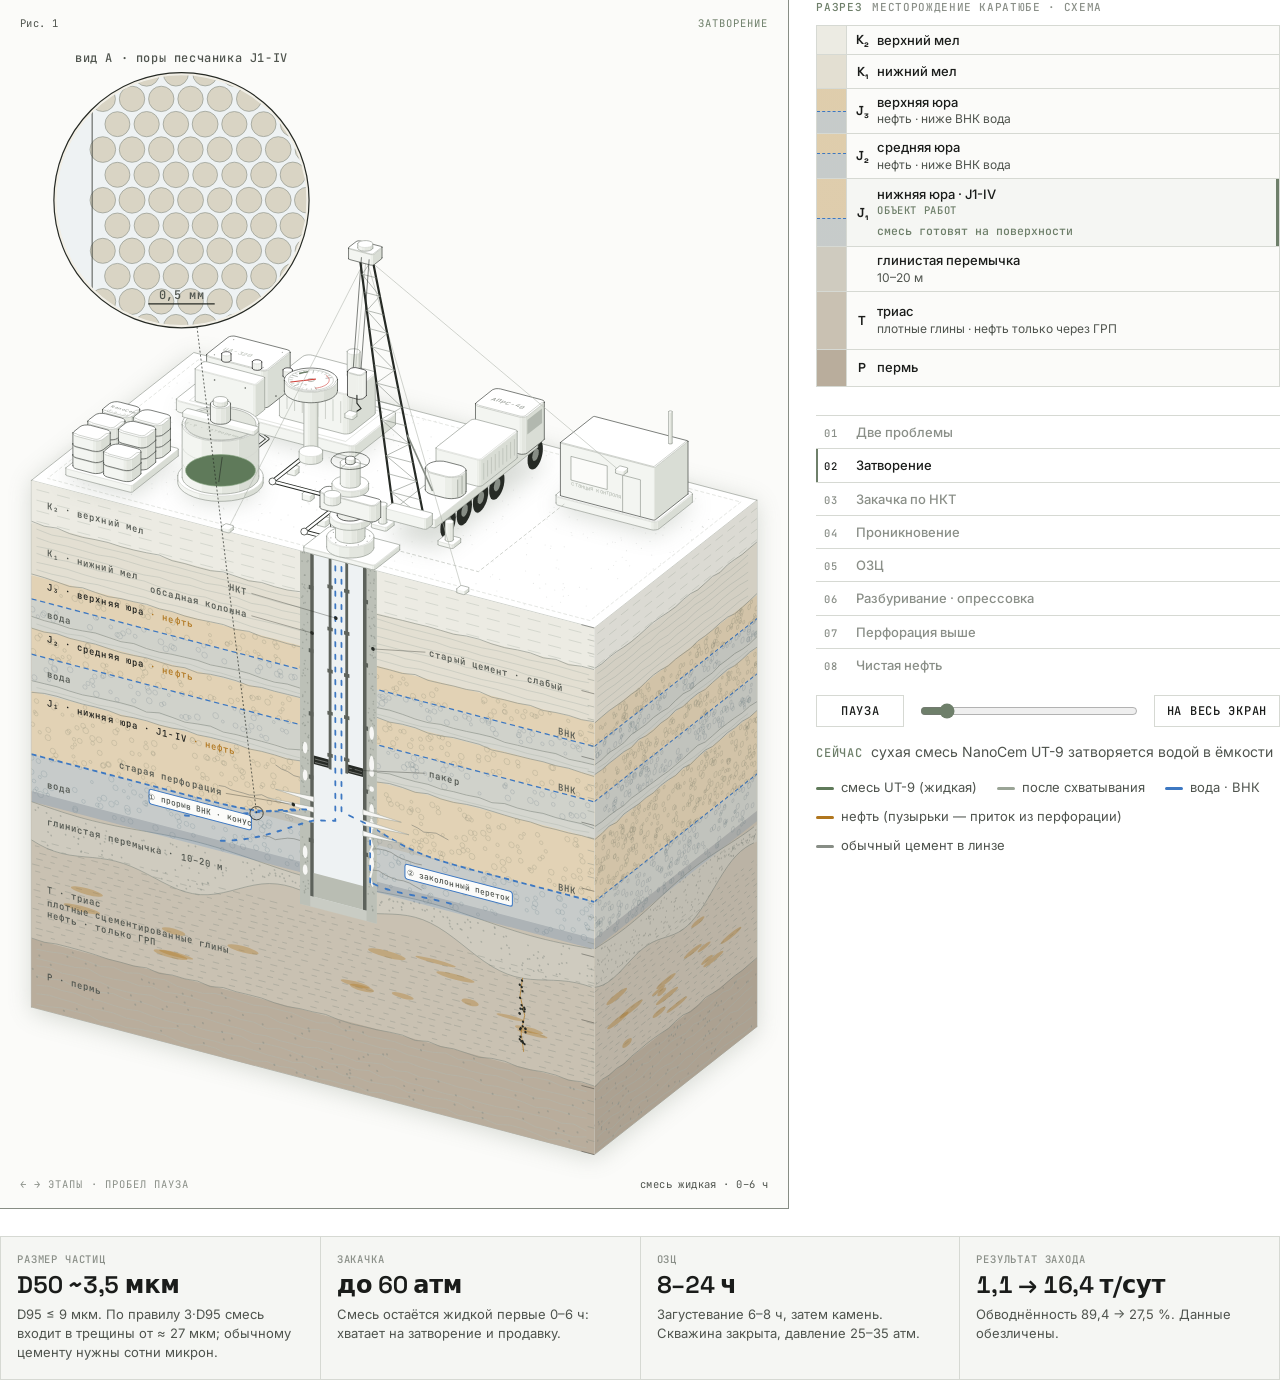
==== commit dbcd7255: "«В пласте»: скорость анимации через ?speed= для записи видео Co-Authored-By: Claude Opus 5.5 <norepl" ====
--- a/plast.html
+++ b/plast.html
@@ -1393,8 +1393,9 @@
   if (document.activeElement !== scrub) scrub.value = String(Math.round((t / T) * 1000));
 }
 
-// анимация идёт быстрее реального сценария: 49 с проходит примерно за 22 с
-const SPEED = 2.2;
+// анимация идёт быстрее реального сценария: 49 с проходит примерно за 22 с;
+// для записи видео скорость задаётся в адресе: ?speed=0.5 — в 2 раза медленнее сценария
+const SPEED = +new URLSearchParams(location.search).get("speed") || 2.2;
 function tick(now) {
   // время по реальным часам: при низком FPS кадры реже, но скорость та же
   const dt = (last ? Math.min((now - last) / 1000, 0.25) : 1 / 60) * SPEED;
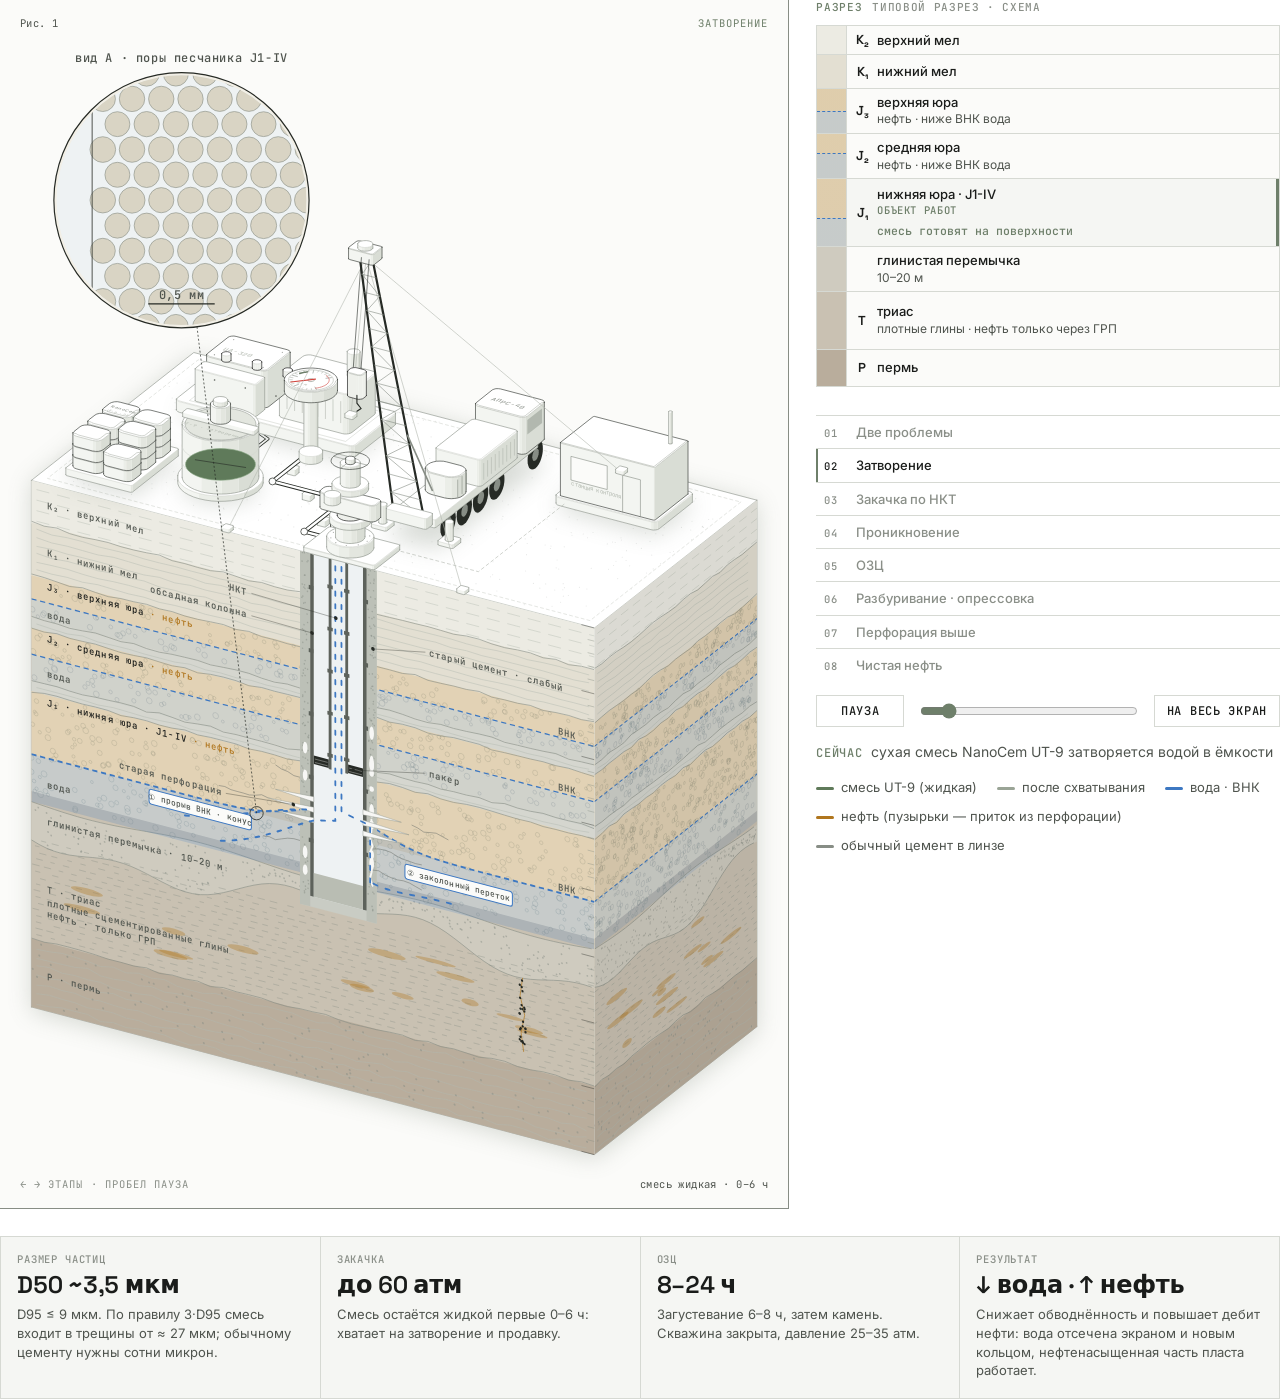
==== commit e8d3774f: "«В пласте»: без названия месторождения и цифр захода Co-Authored-By: Claude Opus 5.5 <noreply@anthro" ====
--- a/plast.html
+++ b/plast.html
@@ -350,7 +350,7 @@
 </style>
 
 <div class="wrap">
-<figure class="iso-figure"><div class="iso-plate"><div class="iso-plate-corners" aria-hidden="true"><span class="iso-plate-corner" data-corner="fig">Рис. 1</span><span class="iso-plate-corner" data-corner="title" data-phase>до ремонта</span><span class="iso-plate-corner" data-corner="hint">← → этапы · пробел пауза</span><span class="iso-plate-corner" data-corner="readout" data-readout>Qн 1,1 т/сут · обв. 89,4 %</span></div><button type="button" class="fs-close" aria-label="Свернуть">×</button><div class="iso-stage" tabindex="0" aria-label="Анимация захода NanoCem UT-9: стрелки переключают этапы, пробел ставит на паузу"><svg xmlns="http://www.w3.org/2000/svg" class="iso-svg" viewBox="124 0 572 844" role="img" aria-label="Изометрический разрез скважины. На поверхности — цементировочный агрегат с манометром, ёмкость затворения, поддон с мешками NanoCem UT-9 и устьевая арматура. На срезе породы видны НКТ, пакер, перфорации, заколонный канал и микротрещины: смесь идёт по НКТ, выходит в интервал, заполняет перфорации, канал и трещины, затем схватывается. Справа — линза: частицы смеси в порах песчаника."><path class="iso-halo" d="M137.1 326.8L259.3 230.6L682.9 341.7L682.9 737.8L560.7 834L137.1 723Z"/><g class="iso-solid"><path class="iso-fill" d="M137.1 326.8L259.3 230.6L682.9 341.7L682.9 737.8L560.7 834L137.1 723Z"/><path class="iso-shade" data-shade="0" d="M682.9 737.8L560.7 834L560.7 437.8L682.9 341.7Z"/><path class="iso-shade" data-shade="3" d="M560.7 834L137.1 723L137.1 326.8L560.7 437.8Z"/><path class="iso-top" d="M682.9 341.7L560.7 437.8L137.1 326.8L259.3 230.6Z"/><path class="iso-line iso-crease" data-tone="lo" d="M682.9 341.7L560.7 437.8L137.1 326.8"/><path class="iso-line iso-edge" data-tone="mid" d="M137.1 326.8L259.3 230.6L682.9 341.7M682.9 737.8L560.7 834L137.1 723M682.9 341.7L682.9 737.8M137.1 326.8L137.1 723"/></g><path class="ground-top" d="M682.9 341.7L560.6 437.8L137.1 326.8L259.4 230.6Z"/><g class="iso-dots" data-tone="faint"><circle cx="524.7" cy="414.6" r="0.42"/><circle cx="507.9" cy="420.3" r="0.42"/><circle cx="414.9" cy="359.4" r="0.42"/><circle cx="380.4" cy="298.7" r="0.42"/><circle cx="302" cy="290.9" r="0.42"/><circle cx="325" cy="314.6" r="0.42"/><circle cx="524.5" cy="308.2" r="0.42"/><circle cx="317.6" cy="260.9" r="0.42"/><circle cx="298.5" cy="274.1" r="0.42"/><circle cx="599.9" cy="396.5" r="0.42"/><circle cx="407.2" cy="343.3" r="0.42"/><circle cx="543.8" cy="340.4" r="0.42"/><circle cx="626.5" cy="348.7" r="0.42"/><circle cx="417.7" cy="346.4" r="0.42"/><circle cx="180.2" cy="330.3" r="0.42"/><circle cx="352.2" cy="289.6" r="0.42"/><circle cx="227.8" cy="332.7" r="0.42"/><circle cx="299.4" cy="341.4" r="0.42"/><circle cx="284.7" cy="326.1" r="0.42"/><circle cx="401.6" cy="388.5" r="0.42"/><circle cx="649.7" cy="355.9" r="0.42"/><circle cx="603.8" cy="383" r="0.42"/><circle cx="287.4" cy="270.3" r="0.42"/><circle cx="519.2" cy="397.9" r="0.42"/><circle cx="339.5" cy="330.8" r="0.42"/><circle cx="413.7" cy="341" r="0.42"/><circle cx="377" cy="327.7" r="0.42"/><circle cx="299.5" cy="246.5" r="0.42"/><circle cx="414.6" cy="352.2" r="0.42"/><circle cx="341.3" cy="310.3" r="0.42"/><circle cx="469.3" cy="299.7" r="0.42"/><circle cx="322.9" cy="271.1" r="0.42"/><circle cx="305.8" cy="277.4" r="0.42"/><circle cx="581.6" cy="384.6" r="0.42"/><circle cx="368" cy="293.2" r="0.42"/><circle cx="353.8" cy="296.3" r="0.42"/><circle cx="244.3" cy="320.2" r="0.42"/><circle cx="489.4" cy="401.3" r="0.42"/><circle cx="334.3" cy="291.3" r="0.42"/><circle cx="348.1" cy="342.1" r="0.42"/><circle cx="362" cy="336.2" r="0.42"/><circle cx="414.4" cy="374.8" r="0.42"/><circle cx="467.5" cy="368.2" r="0.42"/><circle cx="580.1" cy="357.2" r="0.42"/><circle cx="382.5" cy="287.4" r="0.42"/><circle cx="373" cy="347.8" r="0.42"/><circle cx="219.4" cy="300.1" r="0.42"/><circle cx="351.2" cy="372" r="0.42"/><circle cx="325.9" cy="276.1" r="0.42"/><circle cx="468.5" cy="318.5" r="0.42"/><circle cx="592.2" cy="374.3" r="0.42"/><circle cx="346" cy="344.5" r="0.42"/><circle cx="395.3" cy="383.2" r="0.42"/><circle cx="332.5" cy="303.3" r="0.42"/><circle cx="575.6" cy="347.7" r="0.42"/><circle cx="243" cy="264.8" r="0.42"/><circle cx="362.5" cy="301.1" r="0.42"/><circle cx="282.2" cy="307.8" r="0.42"/><circle cx="249.5" cy="270.4" r="0.42"/><circle cx="500.2" cy="298.4" r="0.42"/><circle cx="537.3" cy="413.9" r="0.42"/><circle cx="491.7" cy="308.2" r="0.42"/><circle cx="188.4" cy="330" r="0.42"/><circle cx="245.3" cy="273.6" r="0.42"/><circle cx="554.5" cy="345" r="0.42"/><circle cx="385.2" cy="387.1" r="0.42"/><circle cx="443.5" cy="359.3" r="0.42"/><circle cx="471.1" cy="323.6" r="0.42"/><circle cx="467.2" cy="291.3" r="0.42"/><circle cx="554.5" cy="421.3" r="0.42"/><circle cx="362.7" cy="375.9" r="0.42"/><circle cx="301.3" cy="255.5" r="0.42"/><circle cx="530.8" cy="409.3" r="0.42"/><circle cx="635.6" cy="342.3" r="0.42"/><circle cx="205.4" cy="305" r="0.42"/><circle cx="513.1" cy="369.5" r="0.42"/><circle cx="575.1" cy="390.8" r="0.42"/><circle cx="519.6" cy="407.9" r="0.42"/><circle cx="375.5" cy="321.3" r="0.42"/><circle cx="409.4" cy="292.6" r="0.42"/><circle cx="410.4" cy="387.5" r="0.42"/><circle cx="240.8" cy="256.2" r="0.42"/><circle cx="423.5" cy="373" r="0.42"/><circle cx="609.8" cy="337.3" r="0.42"/><circle cx="242.7" cy="283.2" r="0.42"/><circle cx="558.7" cy="317.9" r="0.42"/><circle cx="290.4" cy="262.9" r="0.42"/><circle cx="576.3" cy="373.5" r="0.42"/><circle cx="588.6" cy="408.4" r="0.42"/><circle cx="523.6" cy="375.4" r="0.42"/><circle cx="358" cy="326.2" r="0.42"/><circle cx="491.8" cy="353.9" r="0.42"/><circle cx="494.4" cy="305.8" r="0.42"/><circle cx="239.4" cy="337.1" r="0.42"/><circle cx="580.4" cy="344.1" r="0.42"/><circle cx="484.1" cy="397.8" r="0.42"/><circle cx="538.1" cy="407.5" r="0.42"/><circle cx="435.4" cy="304.4" r="0.42"/><circle cx="252.1" cy="310" r="0.42"/><circle cx="589.9" cy="363" r="0.42"/><circle cx="427" cy="321.8" r="0.42"/><circle cx="599.1" cy="366.4" r="0.42"/><circle cx="355.5" cy="264.4" r="0.42"/><circle cx="351.8" cy="349" r="0.42"/><circle cx="610.5" cy="389.4" r="0.42"/><circle cx="298.5" cy="311.8" r="0.42"/><circle cx="555" cy="408.5" r="0.42"/><circle cx="555.5" cy="370" r="0.42"/><circle cx="281.3" cy="275.5" r="0.42"/><circle cx="253.4" cy="298.3" r="0.42"/><circle cx="532.6" cy="386.7" r="0.42"/><circle cx="461.8" cy="287.2" r="0.42"/><circle cx="268.9" cy="278.7" r="0.42"/><circle cx="375.4" cy="278.2" r="0.42"/><circle cx="541.8" cy="354.4" r="0.42"/><circle cx="276.1" cy="326.2" r="0.42"/><circle cx="310.9" cy="262.2" r="0.42"/><circle cx="353.7" cy="269.6" r="0.42"/><circle cx="615.8" cy="329.9" r="0.42"/><circle cx="462" cy="368.3" r="0.42"/><circle cx="270.2" cy="247.9" r="0.42"/><circle cx="495.8" cy="345.1" r="0.42"/><circle cx="424.8" cy="343.1" r="0.42"/><circle cx="308.4" cy="345" r="0.42"/><circle cx="613.1" cy="362.5" r="0.42"/><circle cx="326.3" cy="325.6" r="0.42"/><circle cx="289" cy="268.4" r="0.42"/><circle cx="423.8" cy="333.4" r="0.42"/><circle cx="453.4" cy="399.9" r="0.42"/><circle cx="350.6" cy="333.3" r="0.42"/><circle cx="446.9" cy="313.2" r="0.42"/><circle cx="378.4" cy="347.3" r="0.42"/><circle cx="413.3" cy="300.6" r="0.42"/><circle cx="420.4" cy="324.3" r="0.42"/><circle cx="405.9" cy="346.6" r="0.42"/><circle cx="634.1" cy="357.6" r="0.42"/><circle cx="536.9" cy="409.1" r="0.42"/><circle cx="397.6" cy="319.5" r="0.42"/><circle cx="359.1" cy="380" r="0.42"/><circle cx="341.7" cy="320.7" r="0.42"/><circle cx="190.7" cy="304.7" r="0.42"/><circle cx="620.2" cy="380.3" r="0.42"/><circle cx="347" cy="265.5" r="0.42"/><circle cx="586.3" cy="335.4" r="0.42"/><circle cx="528.8" cy="421.5" r="0.42"/><circle cx="435.9" cy="325.6" r="0.42"/><circle cx="547.8" cy="323.4" r="0.42"/><circle cx="368.5" cy="275.9" r="0.42"/><circle cx="307.2" cy="263.9" r="0.42"/><circle cx="415.1" cy="363.2" r="0.42"/><circle cx="409.7" cy="297.3" r="0.42"/><circle cx="524" cy="404.7" r="0.42"/><circle cx="276.3" cy="271.6" r="0.42"/><circle cx="514.7" cy="314.5" r="0.42"/><circle cx="218.2" cy="326.5" r="0.42"/><circle cx="182.8" cy="317.7" r="0.42"/><circle cx="245" cy="326.2" r="0.42"/><circle cx="441.1" cy="282.4" r="0.42"/><circle cx="613.6" cy="333.3" r="0.42"/><circle cx="596" cy="378" r="0.42"/><circle cx="620.5" cy="345.4" r="0.42"/><circle cx="527.2" cy="350.8" r="0.42"/><circle cx="584.5" cy="387.1" r="0.42"/><circle cx="428" cy="284.1" r="0.42"/><circle cx="259.6" cy="332.1" r="0.42"/><circle cx="399.2" cy="361.3" r="0.42"/><circle cx="316.6" cy="351.2" r="0.42"/><circle cx="343.3" cy="337.6" r="0.42"/><circle cx="381" cy="283.3" r="0.42"/><circle cx="517.7" cy="302.3" r="0.42"/><circle cx="555.8" cy="342.6" r="0.42"/><circle cx="208.4" cy="319.6" r="0.42"/><circle cx="395.5" cy="303.5" r="0.42"/><circle cx="572.7" cy="339.4" r="0.42"/><circle cx="240.6" cy="286.1" r="0.42"/><circle cx="236.2" cy="300.4" r="0.42"/><circle cx="484.7" cy="358.5" r="0.42"/><circle cx="231.5" cy="289" r="0.42"/><circle cx="255.7" cy="299.2" r="0.42"/><circle cx="441.4" cy="334.2" r="0.42"/><circle cx="191.2" cy="326.5" r="0.42"/><circle cx="252.6" cy="289.6" r="0.42"/><circle cx="401.8" cy="281.4" r="0.42"/><circle cx="459.6" cy="312.6" r="0.42"/><circle cx="393.1" cy="296.4" r="0.42"/><circle cx="355.7" cy="271.5" r="0.42"/><circle cx="309" cy="316.3" r="0.42"/><circle cx="313.6" cy="280.5" r="0.42"/><circle cx="260" cy="316.8" r="0.42"/><circle cx="262.5" cy="299.4" r="0.42"/><circle cx="409.4" cy="367.1" r="0.42"/><circle cx="561.2" cy="328.8" r="0.42"/><circle cx="302.4" cy="326.1" r="0.42"/><circle cx="563.4" cy="330.7" r="0.42"/><circle cx="462.5" cy="360.8" r="0.42"/><circle cx="426.2" cy="303.7" r="0.42"/><circle cx="355.3" cy="372.9" r="0.42"/><circle cx="514.8" cy="404.3" r="0.42"/><circle cx="211.9" cy="310.1" r="0.42"/><circle cx="604.1" cy="324.7" r="0.42"/><circle cx="482.2" cy="306.7" r="0.42"/><circle cx="588.7" cy="353.6" r="0.42"/><circle cx="341" cy="332.5" r="0.42"/><circle cx="550.8" cy="326.9" r="0.42"/><circle cx="424" cy="283.4" r="0.42"/><circle cx="251" cy="329.2" r="0.42"/><circle cx="359.5" cy="340.4" r="0.42"/><circle cx="308.7" cy="335.5" r="0.42"/><circle cx="201.3" cy="338.8" r="0.42"/><circle cx="609.6" cy="330.1" r="0.42"/><circle cx="297.9" cy="310.2" r="0.42"/><circle cx="278.9" cy="352.3" r="0.42"/><circle cx="541.1" cy="413.4" r="0.42"/><circle cx="415.4" cy="341.5" r="0.42"/><circle cx="423.7" cy="388.7" r="0.42"/><circle cx="472" cy="342.5" r="0.42"/><circle cx="343.6" cy="315.7" r="0.42"/><circle cx="361.3" cy="285.4" r="0.42"/><circle cx="326.5" cy="280.5" r="0.42"/><circle cx="301.6" cy="326.9" r="0.42"/><circle cx="432" cy="281.6" r="0.42"/><circle cx="264" cy="245.5" r="0.42"/><circle cx="532" cy="363.3" r="0.42"/><circle cx="471.6" cy="404.5" r="0.42"/><circle cx="467" cy="313" r="0.42"/><circle cx="336.1" cy="318.1" r="0.42"/><circle cx="472.3" cy="345.6" r="0.42"/><circle cx="468.6" cy="375.1" r="0.42"/><circle cx="246.7" cy="253.6" r="0.42"/><circle cx="358.7" cy="370" r="0.42"/><circle cx="531.9" cy="392.6" r="0.42"/><circle cx="484.4" cy="388" r="0.42"/><circle cx="394.1" cy="342.3" r="0.42"/><circle cx="190.6" cy="307.5" r="0.42"/><circle cx="372.8" cy="359.5" r="0.42"/><circle cx="642.7" cy="362.2" r="0.42"/><circle cx="510.1" cy="374.3" r="0.42"/><circle cx="636.9" cy="340.5" r="0.42"/><circle cx="176.6" cy="329.3" r="0.42"/><circle cx="440.3" cy="362.5" r="0.42"/><circle cx="254" cy="309.7" r="0.42"/><circle cx="530.3" cy="347.2" r="0.42"/><circle cx="273.8" cy="330.6" r="0.42"/><circle cx="348.5" cy="275.2" r="0.42"/><circle cx="578.2" cy="400.7" r="0.42"/><circle cx="574.6" cy="342.6" r="0.42"/><circle cx="570.4" cy="374.6" r="0.42"/><circle cx="376.9" cy="322.1" r="0.42"/><circle cx="252.7" cy="298.5" r="0.42"/><circle cx="280.3" cy="244.3" r="0.42"/><circle cx="373.6" cy="282.2" r="0.42"/><circle cx="193.7" cy="311.8" r="0.42"/><circle cx="452.3" cy="296.2" r="0.42"/><circle cx="547.8" cy="356.4" r="0.42"/><circle cx="267.1" cy="326.3" r="0.42"/><circle cx="356.5" cy="297.1" r="0.42"/><circle cx="406.4" cy="313.5" r="0.42"/><circle cx="458.1" cy="363" r="0.42"/><circle cx="168.9" cy="327.6" r="0.42"/><circle cx="646.6" cy="356.2" r="0.42"/><circle cx="546.1" cy="349.5" r="0.42"/><circle cx="383.4" cy="274.1" r="0.42"/><circle cx="340.3" cy="346.6" r="0.42"/><circle cx="334.5" cy="361.8" r="0.42"/><circle cx="580.5" cy="320.8" r="0.42"/><circle cx="626.2" cy="362.2" r="0.42"/><circle cx="324.9" cy="356.5" r="0.42"/><circle cx="360.4" cy="266.4" r="0.42"/><circle cx="617.6" cy="381.1" r="0.42"/><circle cx="431.9" cy="333.4" r="0.42"/><circle cx="343.6" cy="297.9" r="0.42"/><circle cx="342" cy="278.9" r="0.42"/><circle cx="574.3" cy="373.2" r="0.42"/><circle cx="199.5" cy="301.2" r="0.42"/><circle cx="491.2" cy="355.9" r="0.42"/><circle cx="309.3" cy="344.8" r="0.42"/><circle cx="449.2" cy="308.3" r="0.42"/><circle cx="508.9" cy="395" r="0.42"/><circle cx="357.3" cy="334.1" r="0.42"/><circle cx="509.6" cy="382.7" r="0.42"/><circle cx="302.7" cy="332.5" r="0.42"/><circle cx="397" cy="370.5" r="0.42"/><circle cx="192.2" cy="326.5" r="0.42"/><circle cx="388.3" cy="332.6" r="0.42"/><circle cx="255.8" cy="253.4" r="0.42"/><circle cx="219.5" cy="328.6" r="0.42"/><circle cx="342.6" cy="366" r="0.42"/><circle cx="399.6" cy="373.2" r="0.42"/><circle cx="266.7" cy="237.6" r="0.42"/><circle cx="255.8" cy="308.1" r="0.42"/><circle cx="438.5" cy="373" r="0.42"/><circle cx="433.9" cy="281.3" r="0.42"/><circle cx="259.1" cy="345.5" r="0.42"/><circle cx="323.1" cy="306.3" r="0.42"/><circle cx="282" cy="348.4" r="0.42"/><circle cx="543.1" cy="318.4" r="0.42"/><circle cx="382" cy="353.2" r="0.42"/><circle cx="270.5" cy="258.9" r="0.42"/><circle cx="504.6" cy="339.9" r="0.42"/><circle cx="549.4" cy="407.3" r="0.42"/><circle cx="421" cy="305.5" r="0.42"/><circle cx="633.8" cy="371.3" r="0.42"/><circle cx="279.6" cy="239.8" r="0.42"/><circle cx="281.8" cy="265.1" r="0.42"/><circle cx="421.2" cy="283.7" r="0.42"/><circle cx="443.8" cy="282.9" r="0.42"/><circle cx="633.1" cy="364.1" r="0.42"/><circle cx="307.9" cy="356.6" r="0.42"/><circle cx="487.3" cy="410" r="0.42"/><circle cx="581" cy="371.7" r="0.42"/><circle cx="288.3" cy="321.1" r="0.42"/><circle cx="285.1" cy="245.5" r="0.42"/><circle cx="345.2" cy="343.5" r="0.42"/><circle cx="259.7" cy="255" r="0.42"/><circle cx="527.6" cy="378.1" r="0.42"/><circle cx="598.7" cy="335.7" r="0.42"/><circle cx="436.8" cy="310.3" r="0.42"/><circle cx="364.1" cy="340.1" r="0.42"/><circle cx="374.2" cy="318.1" r="0.42"/><circle cx="351.6" cy="327.6" r="0.42"/><circle cx="297.9" cy="259.8" r="0.42"/><circle cx="458.7" cy="289.8" r="0.42"/><circle cx="485" cy="336.8" r="0.42"/><circle cx="333.1" cy="274.5" r="0.42"/><circle cx="370.6" cy="354.4" r="0.42"/><circle cx="576.9" cy="387.7" r="0.42"/><circle cx="245.2" cy="268.4" r="0.42"/><circle cx="290.6" cy="352.8" r="0.42"/><circle cx="281.6" cy="347.7" r="0.42"/><circle cx="301.6" cy="328.3" r="0.42"/><circle cx="537.2" cy="404.5" r="0.42"/><circle cx="571.5" cy="353.3" r="0.42"/><circle cx="218.2" cy="296.5" r="0.42"/><circle cx="539.4" cy="314.8" r="0.42"/><circle cx="278" cy="329.8" r="0.42"/><circle cx="525" cy="356" r="0.42"/><circle cx="564.4" cy="326.5" r="0.42"/><circle cx="437.8" cy="294.1" r="0.42"/><circle cx="311.8" cy="282.1" r="0.42"/><circle cx="304.7" cy="265.6" r="0.42"/><circle cx="558.3" cy="393" r="0.42"/><circle cx="584.8" cy="379.7" r="0.42"/><circle cx="642" cy="361.4" r="0.42"/><circle cx="543.2" cy="366.1" r="0.42"/><circle cx="239.4" cy="292.4" r="0.42"/><circle cx="538" cy="376.8" r="0.42"/><circle cx="551.1" cy="320.4" r="0.42"/><circle cx="499.8" cy="334" r="0.42"/><circle cx="392.3" cy="345.5" r="0.42"/><circle cx="552.7" cy="341" r="0.42"/><circle cx="212.4" cy="337.3" r="0.42"/><circle cx="310.9" cy="299.3" r="0.42"/><circle cx="414.3" cy="296.5" r="0.42"/><circle cx="270.3" cy="301.4" r="0.42"/><circle cx="432.9" cy="332.4" r="0.42"/><circle cx="602.5" cy="372.7" r="0.42"/><circle cx="394" cy="332.1" r="0.42"/><circle cx="580.7" cy="370" r="0.42"/><circle cx="484.8" cy="299.2" r="0.42"/><circle cx="327.7" cy="281" r="0.42"/><circle cx="641.8" cy="361.8" r="0.42"/><circle cx="337.1" cy="318.1" r="0.42"/><circle cx="210.4" cy="286.4" r="0.42"/><circle cx="200" cy="326.7" r="0.42"/><circle cx="508.6" cy="370.8" r="0.42"/><circle cx="227.8" cy="329.4" r="0.42"/><circle cx="249.7" cy="332.9" r="0.42"/><circle cx="171.8" cy="326.2" r="0.42"/><circle cx="423" cy="384.2" r="0.42"/><circle cx="528" cy="376.2" r="0.42"/><circle cx="552.3" cy="367.1" r="0.42"/><circle cx="373.3" cy="295.8" r="0.42"/><circle cx="285.4" cy="307" r="0.42"/><circle cx="292.3" cy="312.2" r="0.42"/><circle cx="472.8" cy="351.6" r="0.42"/><circle cx="404.7" cy="363.6" r="0.42"/><circle cx="491.5" cy="342.3" r="0.42"/><circle cx="587.2" cy="391.1" r="0.42"/><circle cx="440.5" cy="397.5" r="0.42"/><circle cx="482.5" cy="399.3" r="0.42"/><circle cx="487.1" cy="365.9" r="0.42"/><circle cx="219.1" cy="310.8" r="0.42"/><circle cx="412.3" cy="275.8" r="0.42"/><circle cx="391.4" cy="389.2" r="0.42"/><circle cx="452.9" cy="345.6" r="0.42"/><circle cx="444.7" cy="298.9" r="0.42"/><circle cx="380.3" cy="341.2" r="0.42"/><circle cx="309.9" cy="247.4" r="0.42"/><circle cx="535.2" cy="418.5" r="0.42"/><circle cx="284.4" cy="320.1" r="0.42"/><circle cx="382.4" cy="356.5" r="0.42"/><circle cx="286.1" cy="253" r="0.42"/><circle cx="526.5" cy="307" r="0.42"/><circle cx="357.4" cy="288.1" r="0.42"/><circle cx="606.9" cy="366.9" r="0.42"/><circle cx="513.8" cy="324.9" r="0.42"/><circle cx="543.8" cy="368.1" r="0.42"/><circle cx="571.3" cy="393.7" r="0.42"/><circle cx="455.7" cy="354.4" r="0.42"/><circle cx="458" cy="354.5" r="0.42"/><circle cx="310.5" cy="351.7" r="0.42"/><circle cx="603.7" cy="342.1" r="0.42"/><circle cx="456.9" cy="290.2" r="0.42"/><circle cx="612.2" cy="368" r="0.42"/><circle cx="326.4" cy="278.4" r="0.42"/><circle cx="275.3" cy="291.9" r="0.42"/><circle cx="533.8" cy="393.5" r="0.42"/><circle cx="230.6" cy="315.5" r="0.42"/><circle cx="251.6" cy="278.1" r="0.42"/><circle cx="429.2" cy="304.7" r="0.42"/><circle cx="280.6" cy="305.9" r="0.42"/><circle cx="330.2" cy="352.9" r="0.42"/><circle cx="321.2" cy="315.8" r="0.42"/><circle cx="238.6" cy="328.4" r="0.42"/><circle cx="377.3" cy="292.1" r="0.42"/><circle cx="289.6" cy="264.9" r="0.42"/><circle cx="361.1" cy="309.7" r="0.42"/><circle cx="605" cy="393.4" r="0.42"/><circle cx="479.4" cy="364" r="0.42"/><circle cx="559.6" cy="366" r="0.42"/></g><path class="iso-line" data-tone="faint" data-dashed="" d="M670.8 343.1L557.4 432.3L149.2 325.3L262.6 236.1Z"/><g transform="matrix(1.112 -0.874 0 1.981 560.654 437.813)"><clipPath id="cut2"><rect x="0" y="0" width="110" height="200"/></clipPath><g clip-path="url(#cut2)"><rect class="st st-chalk" x="-1" y="0" width="112" height="16.4"/><rect class="st st-clay" x="-1" y="16" width="112" height="20.4"/><rect class="st st-pay" x="-1" y="36" width="112" height="16.4"/><rect class="st st-cap" x="-1" y="52" width="112" height="4.4"/><rect class="st st-pay" x="-1" y="56" width="112" height="20.4"/><rect class="st st-cap" x="-1" y="76" width="112" height="4.4"/><rect class="st st-pay" x="-1" y="80" width="112" height="42.4"/><rect class="st st-trias" x="-1" y="118" width="112" height="56.4"/><rect class="st st-perm" x="-1" y="174" width="112" height="26.4"/><path class="st st-plug" d="M-1 121.91L2 122.17L5 122.42L8 122.65L11 122.85L14 123.01L17 123.12L20 123.19L23 123.2L26 123.15L29 123.05L32 122.91L35 122.72L38 122.5L41 122.25L44 122L47 121.74L50 121.5L53 121.28L56 121.09L59 120.95L62 120.85L65 120.8L68 120.81L71 120.88L74 120.99L77 121.15L80 121.35L83 121.58L86 121.83L89 122.09L92 122.34L95 122.58L98 122.79L101 122.96L104 123.09L107 123.17L110 123.2L110 129.62L107 129.08L104 128.67L101 128.48L98 128.57L95 128.98L92 129.7L89 130.72L86 132L83 133.45L80 134.99L77 136.51L74 137.93L71 139.14L68 140.07L65 140.68L62 140.96L59 140.89L56 140.54L53 139.96L50 139.22L47 138.43L44 137.67L41 137.02L38 136.55L35 136.3L32 136.27L29 136.46L26 136.83L23 137.31L20 137.82L17 138.27L14 138.58L11 138.68L8 138.5L5 138.01L2 137.21L-1 136.14Z"/><path class="tx-brick" d="M2 3h5"/><path class="tx-brick" d="M10 3h5"/><path class="tx-brick" d="M18 3h5"/><path class="tx-brick" d="M26 3h5"/><path class="tx-brick" d="M34 3h5"/><path class="tx-brick" d="M42 3h5"/><path class="tx-brick" d="M50 3h5"/><path class="tx-brick" d="M58 3h5"/><path class="tx-brick" d="M66 3h5"/><path class="tx-brick" d="M74 3h5"/><path class="tx-brick" d="M82 3h5"/><path class="tx-brick" d="M90 3h5"/><path class="tx-brick" d="M98 3h5"/><path class="tx-brick" d="M106 3h5"/><path class="tx-brick" d="M2 7h5"/><path class="tx-brick" d="M10 7h5"/><path class="tx-brick" d="M18 7h5"/><path class="tx-brick" d="M26 7h5"/><path class="tx-brick" d="M34 7h5"/><path class="tx-brick" d="M42 7h5"/><path class="tx-brick" d="M50 7h5"/><path class="tx-brick" d="M58 7h5"/><path class="tx-brick" d="M66 7h5"/><path class="tx-brick" d="M74 7h5"/><path class="tx-brick" d="M82 7h5"/><path class="tx-brick" d="M90 7h5"/><path class="tx-brick" d="M98 7h5"/><path class="tx-brick" d="M106 7h5"/><path class="tx-brick" d="M2 11h5"/><path class="tx-brick" d="M10 11h5"/><path class="tx-brick" d="M18 11h5"/><path class="tx-brick" d="M26 11h5"/><path class="tx-brick" d="M34 11h5"/><path class="tx-brick" d="M42 11h5"/><path class="tx-brick" d="M50 11h5"/><path class="tx-brick" d="M58 11h5"/><path class="tx-brick" d="M66 11h5"/><path class="tx-brick" d="M74 11h5"/><path class="tx-brick" d="M82 11h5"/><path class="tx-brick" d="M90 11h5"/><path class="tx-brick" d="M98 11h5"/><path class="tx-brick" d="M106 11h5"/><path class="tx-brick" d="M2 15h5"/><path class="tx-brick" d="M10 15h5"/><path class="tx-brick" d="M18 15h5"/><path class="tx-brick" d="M26 15h5"/><path class="tx-brick" d="M34 15h5"/><path class="tx-brick" d="M42 15h5"/><path class="tx-brick" d="M50 15h5"/><path class="tx-brick" d="M58 15h5"/><path class="tx-brick" d="M66 15h5"/><path class="tx-brick" d="M74 15h5"/><path class="tx-brick" d="M82 15h5"/><path class="tx-brick" d="M90 15h5"/><path class="tx-brick" d="M98 15h5"/><path class="tx-brick" d="M106 15h5"/><path class="tx-line" d="M2 18.25L8 18.46L14 18.27L20 18.71L26 18.37L32 18.27L38 18.23L44 18.74L50 18.29L56 18.37L62 18.71L68 18.32L74 18.68L80 18.78L86 18.17L92 18.62L98 18.54L104 18.17"/><path class="tx-line" d="M2 21.37L8 21.79L14 21.62L20 21.7L26 21.7L32 21.27L38 21.79L44 21.1L50 21.48L56 21.48L62 21.55L68 21.18L74 21.69L80 21.62L86 21.42L92 21.3L98 21.12L104 21.06"/><path class="tx-line" d="M2 24.24L8 24.12L14 24.75L20 24.64L26 24.38L32 24.37L38 24.56L44 24.19L50 24.75L56 24.34L62 24.8L68 24.2L74 24.07L80 24.14L86 24.06L92 24.1L98 24.51L104 24.68"/><path class="tx-line" d="M2 27.24L8 27.28L14 27.67L20 27.6L26 27.7L32 27.22L38 27.27L44 27.04L50 27.58L56 27.17L62 27.24L68 27.02L74 27.21L80 27.76L86 27.17L92 27.05L98 27.03L104 27.73"/><path class="tx-line" d="M2 30.48L8 30.48L14 30.51L20 30.36L26 30.55L32 30.19L38 30.67L44 30.56L50 30.15L56 30.66L62 30.59L68 30.45L74 30.28L80 30.53L86 30.12L92 30.14L98 30.64L104 30.69"/><path class="tx-line" d="M2 33.62L8 33.29L14 33.32L20 33.49L26 33.43L32 33.36L38 33.1L44 33.07L50 33.28L56 33.16L62 33.17L68 33.32L74 33.17L80 33.27L86 33.74L92 33.43L98 33.18L104 33.73"/><circle class="tx-grain" cx="19.44" cy="49.24" r="0.57"/><circle class="tx-grain" cx="105.46" cy="50.67" r="0.91"/><circle class="tx-grain" cx="2.06" cy="49.18" r="0.98"/><circle class="tx-grain" cx="28.09" cy="50.19" r="0.71"/><circle class="tx-grain" cx="42.84" cy="43.85" r="1.04"/><circle class="tx-grain" cx="104.44" cy="47.66" r="1.06"/><circle class="tx-grain" cx="29.58" cy="36.82" r="0.84"/><circle class="tx-grain" cx="36.07" cy="38" r="1.13"/><circle class="tx-grain" cx="3.86" cy="49.04" r="0.95"/><circle class="tx-grain" cx="13.02" cy="45.74" r="0.66"/><circle class="tx-grain" cx="106.33" cy="37" r="0.69"/><circle class="tx-grain" cx="36.56" cy="49.77" r="0.87"/><circle class="tx-grain" cx="42.72" cy="47.16" r="0.89"/><circle class="tx-grain" cx="58.25" cy="40.23" r="0.95"/><circle class="tx-grain" cx="29.64" cy="48.34" r="0.86"/><circle class="tx-grain" cx="21.38" cy="39.59" r="1.12"/><circle class="tx-grain" cx="73.93" cy="46.2" r="1.1"/><circle class="tx-grain" cx="82.43" cy="41.36" r="0.71"/><circle class="tx-grain" cx="92.64" cy="40.03" r="0.86"/><circle class="tx-grain" cx="14.91" cy="43.02" r="0.56"/><circle class="tx-grain" cx="96.23" cy="46.01" r="1.09"/><circle class="tx-grain" cx="61.04" cy="49.54" r="1.1"/><circle class="tx-grain" cx="29.05" cy="50.18" r="1.15"/><circle class="tx-grain" cx="31.58" cy="45.36" r="0.84"/><circle class="tx-grain" cx="13.39" cy="44.28" r="0.75"/><circle class="tx-grain" cx="90.49" cy="40.15" r="1.08"/><circle class="tx-grain" cx="33.8" cy="50.17" r="0.95"/><circle class="tx-grain" cx="108.26" cy="42.96" r="0.66"/><circle class="tx-grain" cx="24.13" cy="47.63" r="0.88"/><circle class="tx-grain" cx="7.75" cy="44.69" r="1.11"/><circle class="tx-grain" cx="28.92" cy="43.58" r="1.09"/><circle class="tx-grain" cx="83.23" cy="39.9" r="0.62"/><circle class="tx-grain" cx="80" cy="44.52" r="0.77"/><circle class="tx-grain" cx="64.71" cy="46.44" r="0.94"/><circle class="tx-grain" cx="5.64" cy="40.43" r="0.55"/><circle class="tx-grain" cx="101.05" cy="42.43" r="0.66"/><circle class="tx-grain" cx="96.91" cy="42.46" r="0.82"/><circle class="tx-grain" cx="65.56" cy="45.66" r="1.13"/><circle class="tx-grain" cx="2.6" cy="44.02" r="0.67"/><circle class="tx-grain" cx="39.35" cy="47.4" r="0.97"/><circle class="tx-grain" cx="94.01" cy="38.86" r="1.11"/><circle class="tx-grain" cx="30.92" cy="47.32" r="0.89"/><circle class="tx-grain" cx="57.53" cy="42.38" r="0.95"/><circle class="tx-grain" cx="98.58" cy="40.73" r="0.94"/><circle class="tx-grain" cx="66.41" cy="51.02" r="0.92"/><circle class="tx-grain" cx="109.36" cy="50.56" r="1.08"/><circle class="tx-grain" cx="85.21" cy="39.17" r="0.58"/><circle class="tx-grain" cx="34.1" cy="41.61" r="0.89"/><circle class="tx-grain" cx="68.16" cy="44.31" r="0.79"/><circle class="tx-grain" cx="104.75" cy="38.29" r="0.94"/><circle class="tx-grain" cx="70.83" cy="39.74" r="1.02"/><circle class="tx-grain" cx="64.69" cy="38.36" r="0.68"/><circle class="tx-grain" cx="93.92" cy="48.14" r="0.68"/><circle class="tx-grain" cx="27.19" cy="50.8" r="1.09"/><circle class="tx-grain" cx="20.7" cy="44.19" r="0.75"/><circle class="tx-grain" cx="101.57" cy="45.75" r="0.57"/><circle class="tx-grain" cx="12.99" cy="38.26" r="0.6"/><circle class="tx-grain" cx="109" cy="50.51" r="0.64"/><circle class="tx-grain" cx="47.93" cy="37.23" r="0.62"/><circle class="tx-grain" cx="98.28" cy="46.05" r="0.58"/><circle class="tx-grain" cx="19.39" cy="42.79" r="0.91"/><circle class="tx-grain" cx="24.57" cy="47" r="0.57"/><circle class="tx-grain" cx="108.87" cy="44.47" r="1.03"/><circle class="tx-grain" cx="60.57" cy="47.07" r="0.77"/><circle class="tx-grain" cx="44.63" cy="46.63" r="0.7"/><circle class="tx-grain" cx="25.5" cy="47.72" r="1.03"/><circle class="tx-grain" cx="80.17" cy="41.87" r="1.07"/><circle class="tx-grain" cx="65.67" cy="50.87" r="1.1"/><circle class="tx-grain" cx="19.77" cy="41.99" r="1.11"/><circle class="tx-grain" cx="106.92" cy="49.95" r="0.61"/><circle class="tx-grain" cx="99.58" cy="38" r="1.09"/><circle class="tx-grain" cx="99.08" cy="36.82" r="0.64"/><circle class="tx-grain" cx="109.61" cy="40.92" r="0.94"/><circle class="tx-grain" cx="31.98" cy="44.24" r="0.67"/><circle class="tx-grain" cx="32.44" cy="40" r="0.78"/><circle class="tx-grain" cx="74.72" cy="48.55" r="1.01"/><circle class="tx-grain" cx="61.76" cy="47.7" r="1.08"/><circle class="tx-grain" cx="75.27" cy="38.43" r="1.02"/><circle class="tx-grain" cx="45.91" cy="39.46" r="0.81"/><circle class="tx-grain" cx="65.95" cy="51.1" r="1.12"/><circle class="tx-grain" cx="31.32" cy="38.09" r="0.82"/><circle class="tx-grain" cx="81" cy="42.14" r="0.66"/><circle class="tx-grain" cx="55.93" cy="46.58" r="0.67"/><circle class="tx-grain" cx="50.73" cy="43.87" r="0.62"/><circle class="tx-grain" cx="15.69" cy="42.82" r="0.58"/><circle class="tx-grain" cx="100.21" cy="48.85" r="1.12"/><circle class="tx-grain" cx="81.29" cy="40.94" r="0.8"/><circle class="tx-grain" cx="91.95" cy="45.64" r="0.9"/><circle class="tx-grain" cx="107.13" cy="49.17" r="0.81"/><circle class="tx-grain" cx="107.39" cy="44.98" r="1.04"/><circle class="tx-grain" cx="18.08" cy="49.14" r="0.67"/><circle class="tx-grain" cx="11.4" cy="44.77" r="0.89"/><circle class="tx-grain" cx="65.61" cy="41.97" r="0.99"/><circle class="tx-grain" cx="17.3" cy="37.67" r="1.12"/><circle class="tx-grain" cx="17.47" cy="50.76" r="0.92"/><circle class="tx-grain" cx="7.09" cy="46.52" r="0.86"/><circle class="tx-grain" cx="17.57" cy="46.38" r="0.7"/><circle class="tx-grain" cx="108.28" cy="44.97" r="1.06"/><circle class="tx-grain" cx="51.86" cy="40.98" r="0.67"/><circle class="tx-grain" cx="77.18" cy="49.53" r="0.97"/><circle class="tx-grain" cx="20.38" cy="42.21" r="1.02"/><circle class="tx-grain" cx="97" cy="39.12" r="0.71"/><circle class="tx-grain" cx="18.38" cy="49.51" r="0.68"/><circle class="tx-grain" cx="67.72" cy="49.37" r="0.88"/><circle class="tx-grain" cx="13.48" cy="39.64" r="0.75"/><circle class="tx-grain" cx="46.51" cy="40.24" r="1.04"/><circle class="tx-grain" cx="44.16" cy="43.77" r="0.66"/><circle class="tx-grain" cx="9.62" cy="50.95" r="1.03"/><circle class="tx-grain" cx="69.31" cy="40.75" r="1.08"/><circle class="tx-grain" cx="27.55" cy="43.62" r="1.11"/><circle class="tx-grain" cx="68.02" cy="36.82" r="0.77"/><circle class="tx-grain" cx="61.08" cy="44.8" r="0.83"/><circle class="tx-grain" cx="80.24" cy="42.33" r="0.98"/><circle class="tx-grain" cx="72.56" cy="41.57" r="0.8"/><circle class="tx-grain" cx="2.14" cy="49.39" r="0.99"/><circle class="tx-grain" cx="32.93" cy="43.02" r="0.6"/><circle class="tx-grain" cx="98.79" cy="41.32" r="0.59"/><circle class="tx-grain" cx="99.29" cy="39.12" r="0.77"/><circle class="tx-grain" cx="47.19" cy="43.11" r="0.59"/><circle class="tx-grain" cx="30.55" cy="44.19" r="1.13"/><circle class="tx-grain" cx="104.7" cy="46.69" r="1.1"/><circle class="tx-grain" cx="23.86" cy="49.34" r="0.67"/><circle class="tx-grain" cx="14.75" cy="39.57" r="0.61"/><circle class="tx-grain" cx="86.48" cy="44.27" r="0.81"/><circle class="tx-grain" cx="37.03" cy="39.74" r="0.83"/><circle class="tx-grain" cx="89.92" cy="46.47" r="0.67"/><circle class="tx-grain" cx="1.22" cy="46.8" r="0.92"/><circle class="tx-grain" cx="20.13" cy="37.46" r="0.65"/><circle class="tx-grain" cx="70.32" cy="38.28" r="0.94"/><circle class="tx-grain" cx="43.84" cy="43.8" r="0.61"/><circle class="tx-grain" cx="32.88" cy="44.95" r="0.61"/><circle class="tx-grain" cx="21.21" cy="39.93" r="1.07"/><circle class="tx-grain" cx="83.62" cy="42.97" r="0.81"/><circle class="tx-grain" cx="69.8" cy="41.39" r="0.66"/><circle class="tx-grain" cx="105.04" cy="44.75" r="0.76"/><circle class="tx-grain" cx="109.21" cy="50.17" r="0.58"/><circle class="tx-grain" cx="43.29" cy="49.14" r="0.84"/><circle class="tx-grain" cx="87.73" cy="44.98" r="0.78"/><circle class="tx-grain" cx="47.38" cy="47.12" r="0.55"/><circle class="tx-grain" cx="96.15" cy="40" r="0.67"/><circle class="tx-grain" cx="104.22" cy="50.35" r="0.96"/><circle class="tx-grain" cx="84.25" cy="50.57" r="0.75"/><circle class="tx-grain" cx="60.42" cy="40.62" r="0.71"/><circle class="tx-grain" cx="26.08" cy="48.28" r="1.08"/><circle class="tx-grain" cx="76.17" cy="37.56" r="0.65"/><circle class="tx-grain" cx="82.77" cy="49.37" r="0.68"/><circle class="tx-grain" cx="79.1" cy="44.28" r="0.62"/><circle class="tx-grain" cx="103.95" cy="50.16" r="0.91"/><circle class="tx-grain" cx="4.05" cy="39.52" r="0.72"/><circle class="tx-grain" cx="81.52" cy="50.17" r="1.11"/><circle class="tx-grain" cx="76.22" cy="42.3" r="1.12"/><circle class="tx-grain" cx="17.66" cy="46.72" r="0.8"/><circle class="tx-grain" cx="92.8" cy="40.85" r="0.61"/><circle class="tx-grain" cx="38.72" cy="43.93" r="1.06"/><circle class="tx-grain" cx="78.83" cy="47.58" r="0.74"/><circle class="tx-grain" cx="82.68" cy="37.69" r="1.12"/><circle class="tx-grain" cx="45.17" cy="46.22" r="0.63"/><circle class="tx-grain" cx="47.74" cy="46.6" r="1.1"/><circle class="tx-grain" cx="63.66" cy="50.24" r="1.02"/><circle class="tx-grain" cx="7.4" cy="39.85" r="0.56"/><circle class="tx-grain" cx="87.43" cy="45.28" r="1.12"/><circle class="tx-grain" cx="79.81" cy="46.83" r="0.99"/><circle class="tx-grain" cx="44.38" cy="50.1" r="0.81"/><circle class="tx-grain" cx="6.73" cy="46.99" r="0.9"/><circle class="tx-grain" cx="98.49" cy="37.35" r="0.67"/><circle class="tx-grain" cx="21.48" cy="43.07" r="1.12"/><circle class="tx-grain" cx="56.03" cy="43.2" r="0.81"/><circle class="tx-grain" cx="14.08" cy="50.48" r="1.03"/><circle class="tx-grain" cx="28.51" cy="38.03" r="0.58"/><circle class="tx-grain" cx="35.29" cy="43.05" r="0.68"/><circle class="tx-grain" cx="96.28" cy="37.45" r="0.94"/><circle class="tx-grain" cx="83.02" cy="37.56" r="1.12"/><circle class="tx-grain" cx="28.22" cy="37.87" r="0.55"/><circle class="tx-grain" cx="82.87" cy="46.38" r="0.74"/><circle class="tx-grain" cx="76.87" cy="45.73" r="0.62"/><circle class="tx-grain" cx="75.58" cy="40.52" r="0.98"/><path class="tx-line" d="M2 54.2L8 54.79L14 54.1L20 54.03L26 54.72L32 54.79L38 54.74L44 54.32L50 54.23L56 54.26L62 54.1L68 54.29L74 54.63L80 54.75L86 54.05L92 54.12L98 54.53L104 54.35"/><circle class="tx-grain" cx="73.66" cy="71.94" r="0.8"/><circle class="tx-grain" cx="27.73" cy="65.37" r="0.77"/><circle class="tx-grain" cx="33.72" cy="62.25" r="1.01"/><circle class="tx-grain" cx="30.68" cy="57.66" r="0.93"/><circle class="tx-grain" cx="101.09" cy="72.2" r="0.88"/><circle class="tx-grain" cx="31.88" cy="68.47" r="1"/><circle class="tx-grain" cx="13.95" cy="64.76" r="0.94"/><circle class="tx-grain" cx="26.44" cy="59.34" r="0.73"/><circle class="tx-grain" cx="23.73" cy="72.48" r="0.82"/><circle class="tx-grain" cx="63.16" cy="66.17" r="0.83"/><circle class="tx-grain" cx="35.48" cy="68.92" r="0.68"/><circle class="tx-grain" cx="104.7" cy="73.56" r="0.97"/><circle class="tx-grain" cx="6.9" cy="57.1" r="0.88"/><circle class="tx-grain" cx="74.87" cy="74.3" r="0.97"/><circle class="tx-grain" cx="81.31" cy="63.13" r="1.09"/><circle class="tx-grain" cx="83.75" cy="71.5" r="0.81"/><circle class="tx-grain" cx="15.51" cy="61.86" r="0.6"/><circle class="tx-grain" cx="24.8" cy="69.36" r="0.97"/><circle class="tx-grain" cx="86.54" cy="72.74" r="0.81"/><circle class="tx-grain" cx="77.62" cy="66.97" r="1.14"/><circle class="tx-grain" cx="16.08" cy="65.85" r="0.66"/><circle class="tx-grain" cx="61.27" cy="60.55" r="0.88"/><circle class="tx-grain" cx="101.54" cy="74.96" r="0.69"/><circle class="tx-grain" cx="25.13" cy="69.44" r="0.74"/><circle class="tx-grain" cx="27.5" cy="60.42" r="1.14"/><circle class="tx-grain" cx="86.72" cy="74.74" r="1.05"/><circle class="tx-grain" cx="36.65" cy="60.12" r="0.9"/><circle class="tx-grain" cx="35.82" cy="75.16" r="0.83"/><circle class="tx-grain" cx="16.19" cy="67.16" r="0.65"/><circle class="tx-grain" cx="45.73" cy="72.46" r="0.61"/><circle class="tx-grain" cx="20.93" cy="67.44" r="0.56"/><circle class="tx-grain" cx="49.57" cy="65.03" r="0.59"/><circle class="tx-grain" cx="89.52" cy="60.71" r="0.68"/><circle class="tx-grain" cx="27.09" cy="67.74" r="1.01"/><circle class="tx-grain" cx="107.93" cy="65.32" r="0.61"/><circle class="tx-grain" cx="50.9" cy="61.49" r="1.05"/><circle class="tx-grain" cx="77.7" cy="71.7" r="1.08"/><circle class="tx-grain" cx="46.37" cy="64.09" r="0.9"/><circle class="tx-grain" cx="53.54" cy="59.18" r="0.86"/><circle class="tx-grain" cx="108.8" cy="61.7" r="0.55"/><circle class="tx-grain" cx="19.75" cy="57.98" r="0.8"/><circle class="tx-grain" cx="20.87" cy="59.65" r="0.9"/><circle class="tx-grain" cx="33.3" cy="64.1" r="1.04"/><circle class="tx-grain" cx="109.13" cy="61.66" r="0.76"/><circle class="tx-grain" cx="48.6" cy="61.83" r="1.14"/><circle class="tx-grain" cx="105.69" cy="70.52" r="0.88"/><circle class="tx-grain" cx="7.18" cy="71.88" r="0.89"/><circle class="tx-grain" cx="104.1" cy="59.12" r="0.94"/><circle class="tx-grain" cx="53.23" cy="63.06" r="0.76"/><circle class="tx-grain" cx="1.66" cy="63.64" r="0.65"/><circle class="tx-grain" cx="41.48" cy="60.14" r="0.55"/><circle class="tx-grain" cx="87.68" cy="65.24" r="1.04"/><circle class="tx-grain" cx="58.54" cy="74.63" r="0.88"/><circle class="tx-grain" cx="55.3" cy="64.41" r="0.74"/><circle class="tx-grain" cx="84.65" cy="61.28" r="1.05"/><circle class="tx-grain" cx="75.47" cy="66.42" r="1.02"/><circle class="tx-grain" cx="89.18" cy="69.8" r="0.87"/><circle class="tx-grain" cx="92.23" cy="66.09" r="1.13"/><circle class="tx-grain" cx="85.24" cy="63.69" r="1.1"/><circle class="tx-grain" cx="31.1" cy="66.2" r="0.69"/><circle class="tx-grain" cx="23.89" cy="73.83" r="0.87"/><circle class="tx-grain" cx="35.47" cy="58.68" r="0.99"/><circle class="tx-grain" cx="109.11" cy="62.46" r="0.79"/><circle class="tx-grain" cx="14.31" cy="71.57" r="1.01"/><circle class="tx-grain" cx="23.79" cy="63.64" r="0.6"/><circle class="tx-grain" cx="55.76" cy="63.08" r="0.73"/><circle class="tx-grain" cx="42.63" cy="66.57" r="0.61"/><circle class="tx-grain" cx="99.85" cy="71.34" r="0.88"/><circle class="tx-grain" cx="89.92" cy="70.74" r="0.97"/><circle class="tx-grain" cx="85.59" cy="61.33" r="0.66"/><circle class="tx-grain" cx="31.83" cy="58.08" r="0.7"/><circle class="tx-grain" cx="34.28" cy="64.63" r="0.89"/><circle class="tx-grain" cx="90.59" cy="59.4" r="0.8"/><circle class="tx-grain" cx="7.14" cy="61.25" r="0.57"/><circle class="tx-grain" cx="37.94" cy="60.89" r="0.73"/><circle class="tx-grain" cx="74.84" cy="59.74" r="1.11"/><circle class="tx-grain" cx="103.29" cy="57.29" r="0.82"/><circle class="tx-grain" cx="4.65" cy="62.69" r="1.06"/><circle class="tx-grain" cx="30.56" cy="74.42" r="0.57"/><circle class="tx-grain" cx="13.15" cy="72.49" r="1.05"/><circle class="tx-grain" cx="92.52" cy="57.83" r="0.63"/><circle class="tx-grain" cx="100.6" cy="64.32" r="0.85"/><circle class="tx-grain" cx="35.21" cy="69.15" r="0.92"/><circle class="tx-grain" cx="108.59" cy="57.98" r="0.78"/><circle class="tx-grain" cx="52.45" cy="58.05" r="0.85"/><circle class="tx-grain" cx="93.77" cy="72" r="0.84"/><circle class="tx-grain" cx="92.35" cy="68.92" r="0.75"/><circle class="tx-grain" cx="47.99" cy="71.65" r="0.62"/><circle class="tx-grain" cx="22.11" cy="69.18" r="0.92"/><circle class="tx-grain" cx="104.85" cy="73.62" r="1.03"/><circle class="tx-grain" cx="80.66" cy="68.37" r="0.88"/><circle class="tx-grain" cx="14.87" cy="59.98" r="0.69"/><circle class="tx-grain" cx="101.17" cy="67.48" r="0.96"/><circle class="tx-grain" cx="94.33" cy="60.9" r="0.66"/><circle class="tx-grain" cx="33.49" cy="66.41" r="0.89"/><circle class="tx-grain" cx="7.46" cy="65.91" r="0.77"/><circle class="tx-grain" cx="68.48" cy="58.49" r="0.99"/><circle class="tx-grain" cx="44.67" cy="73.7" r="0.91"/><circle class="tx-grain" cx="18.85" cy="75.11" r="0.85"/><circle class="tx-grain" cx="57.12" cy="62.38" r="0.62"/><circle class="tx-grain" cx="85.91" cy="70.01" r="0.73"/><circle class="tx-grain" cx="90.72" cy="57.58" r="0.93"/><circle class="tx-grain" cx="62.42" cy="56.94" r="0.73"/><circle class="tx-grain" cx="32.62" cy="67.87" r="0.7"/><circle class="tx-grain" cx="36.98" cy="71.49" r="0.97"/><circle class="tx-grain" cx="57.83" cy="66.47" r="0.95"/><circle class="tx-grain" cx="72.83" cy="69.3" r="0.67"/><circle class="tx-grain" cx="30.76" cy="74.43" r="1.12"/><circle class="tx-grain" cx="41.56" cy="62.56" r="1.01"/><circle class="tx-grain" cx="30.02" cy="59.53" r="0.74"/><circle class="tx-grain" cx="97.07" cy="59.07" r="0.89"/><circle class="tx-grain" cx="73.92" cy="72.47" r="0.63"/><circle class="tx-grain" cx="32.63" cy="59.78" r="0.88"/><circle class="tx-grain" cx="84.11" cy="72.38" r="0.78"/><circle class="tx-grain" cx="71.91" cy="67.02" r="0.96"/><circle class="tx-grain" cx="64.37" cy="67.56" r="1.04"/><circle class="tx-grain" cx="47.17" cy="74.82" r="0.73"/><circle class="tx-grain" cx="74.85" cy="65.73" r="0.9"/><circle class="tx-grain" cx="26.38" cy="67.66" r="0.72"/><circle class="tx-grain" cx="84.83" cy="59.25" r="0.68"/><circle class="tx-grain" cx="103.66" cy="72.66" r="1.12"/><circle class="tx-grain" cx="34.74" cy="71.45" r="0.57"/><circle class="tx-grain" cx="74.44" cy="64.51" r="0.94"/><circle class="tx-grain" cx="74.46" cy="68.55" r="1.03"/><circle class="tx-grain" cx="70.06" cy="59.74" r="1.08"/><circle class="tx-grain" cx="106.21" cy="68.45" r="0.63"/><circle class="tx-grain" cx="86.57" cy="57.04" r="0.56"/><circle class="tx-grain" cx="8.33" cy="71.36" r="0.56"/><circle class="tx-grain" cx="15.96" cy="61.55" r="0.92"/><circle class="tx-grain" cx="81.41" cy="67.88" r="0.97"/><circle class="tx-grain" cx="74.06" cy="70.6" r="0.62"/><circle class="tx-grain" cx="23.36" cy="67.42" r="0.9"/><circle class="tx-grain" cx="35.9" cy="67.19" r="0.56"/><circle class="tx-grain" cx="18.6" cy="69.06" r="1.05"/><circle class="tx-grain" cx="40.79" cy="72.65" r="1.13"/><circle class="tx-grain" cx="24.43" cy="62.47" r="0.63"/><circle class="tx-grain" cx="56.47" cy="71.76" r="1.06"/><circle class="tx-grain" cx="76.54" cy="58.83" r="0.85"/><circle class="tx-grain" cx="33.1" cy="74.08" r="0.56"/><circle class="tx-grain" cx="42.38" cy="61.86" r="1.02"/><circle class="tx-grain" cx="71.14" cy="73.22" r="0.93"/><circle class="tx-grain" cx="71.62" cy="57.3" r="0.68"/><circle class="tx-grain" cx="18.81" cy="68.89" r="0.91"/><circle class="tx-grain" cx="97.15" cy="63.68" r="0.89"/><circle class="tx-grain" cx="106.52" cy="63.07" r="1.08"/><circle class="tx-grain" cx="90.19" cy="57.19" r="0.69"/><circle class="tx-grain" cx="1.07" cy="60.24" r="0.9"/><circle class="tx-grain" cx="21.27" cy="72.36" r="1.15"/><circle class="tx-grain" cx="8.31" cy="63.88" r="0.86"/><circle class="tx-grain" cx="84.88" cy="74.2" r="1.01"/><circle class="tx-grain" cx="68.57" cy="58.93" r="1.05"/><circle class="tx-grain" cx="98.16" cy="65.92" r="0.61"/><circle class="tx-grain" cx="76.2" cy="68.63" r="0.62"/><circle class="tx-grain" cx="71.81" cy="70.12" r="0.82"/><circle class="tx-grain" cx="34.98" cy="61.74" r="1.08"/><circle class="tx-grain" cx="100.19" cy="71.69" r="0.79"/><circle class="tx-grain" cx="75.41" cy="65.56" r="0.92"/><circle class="tx-grain" cx="24.17" cy="61.86" r="0.84"/><circle class="tx-grain" cx="94.18" cy="65.63" r="0.82"/><circle class="tx-grain" cx="31.54" cy="69.33" r="1.01"/><circle class="tx-grain" cx="27.26" cy="68.29" r="1.12"/><circle class="tx-grain" cx="96.31" cy="56.92" r="0.58"/><circle class="tx-grain" cx="14.04" cy="72.5" r="1.14"/><circle class="tx-grain" cx="51.57" cy="58.48" r="1.09"/><circle class="tx-grain" cx="36.7" cy="70.14" r="0.72"/><circle class="tx-grain" cx="71.99" cy="60.73" r="1.09"/><circle class="tx-grain" cx="101.23" cy="72.98" r="0.73"/><circle class="tx-grain" cx="76.6" cy="59.63" r="0.73"/><circle class="tx-grain" cx="96.14" cy="61.53" r="0.72"/><circle class="tx-grain" cx="59.64" cy="63.5" r="1.09"/><circle class="tx-grain" cx="64.7" cy="58.59" r="0.99"/><circle class="tx-grain" cx="76.58" cy="70.89" r="0.58"/><circle class="tx-grain" cx="29.31" cy="73.06" r="0.84"/><circle class="tx-grain" cx="33.74" cy="67.72" r="0.69"/><circle class="tx-grain" cx="21.62" cy="62.67" r="0.76"/><circle class="tx-grain" cx="72.51" cy="65.61" r="0.56"/><circle class="tx-grain" cx="51.07" cy="73.98" r="1.15"/><circle class="tx-grain" cx="38.66" cy="67.7" r="0.91"/><circle class="tx-grain" cx="31.2" cy="69.21" r="0.74"/><circle class="tx-grain" cx="70.52" cy="70.22" r="0.98"/><circle class="tx-grain" cx="13.77" cy="74.96" r="0.97"/><circle class="tx-grain" cx="40.06" cy="65.76" r="0.76"/><circle class="tx-grain" cx="81.32" cy="71.15" r="1.1"/><circle class="tx-grain" cx="22.38" cy="58.46" r="0.81"/><circle class="tx-grain" cx="98.64" cy="72.13" r="0.83"/><circle class="tx-grain" cx="89.41" cy="64.09" r="0.63"/><circle class="tx-grain" cx="24.75" cy="57.98" r="0.9"/><circle class="tx-grain" cx="69.58" cy="71.99" r="1.02"/><circle class="tx-grain" cx="63.65" cy="57.94" r="0.62"/><circle class="tx-grain" cx="23.51" cy="66.26" r="0.92"/><circle class="tx-grain" cx="75.84" cy="62.38" r="0.56"/><circle class="tx-grain" cx="63.66" cy="59.06" r="0.67"/><circle class="tx-grain" cx="98.5" cy="60.88" r="0.57"/><circle class="tx-grain" cx="67.52" cy="67.37" r="0.67"/><circle class="tx-grain" cx="47.97" cy="60.01" r="1"/><circle class="tx-grain" cx="99.11" cy="72.92" r="0.66"/><circle class="tx-grain" cx="59.78" cy="64.21" r="1.07"/><circle class="tx-grain" cx="48.16" cy="74.57" r="1.1"/><circle class="tx-grain" cx="78.7" cy="62.54" r="0.57"/><circle class="tx-grain" cx="93.11" cy="70.79" r="1.13"/><circle class="tx-grain" cx="68.33" cy="69.94" r="0.73"/><circle class="tx-grain" cx="56.06" cy="74.82" r="0.93"/><circle class="tx-grain" cx="9" cy="67.73" r="1.12"/><circle class="tx-grain" cx="71.18" cy="59.43" r="1.14"/><circle class="tx-grain" cx="62.99" cy="74.09" r="0.67"/><circle class="tx-grain" cx="45.66" cy="67.5" r="0.74"/><circle class="tx-grain" cx="38.66" cy="75.01" r="0.6"/><circle class="tx-grain" cx="101.41" cy="73.88" r="0.7"/><circle class="tx-grain" cx="42.74" cy="68.85" r="0.83"/><circle class="tx-grain" cx="87.63" cy="69.54" r="1.11"/><circle class="tx-grain" cx="36.03" cy="73.5" r="1.1"/><circle class="tx-grain" cx="57.32" cy="74.39" r="1.08"/><circle class="tx-grain" cx="12.91" cy="74.04" r="0.96"/><circle class="tx-grain" cx="91.79" cy="59.59" r="0.97"/><circle class="tx-grain" cx="41.58" cy="70.62" r="0.89"/><circle class="tx-grain" cx="22.24" cy="58.07" r="0.57"/><circle class="tx-grain" cx="10.01" cy="73.68" r="0.67"/><circle class="tx-grain" cx="103.58" cy="62.5" r="0.77"/><circle class="tx-grain" cx="104.25" cy="73.37" r="0.64"/><circle class="tx-grain" cx="62.47" cy="60.5" r="0.94"/><path class="tx-line" d="M2 78.39L8 78.65L14 78.49L20 78.01L26 78.17L32 78.35L38 78.03L44 78.63L50 78.14L56 78.03L62 78.31L68 78.75L74 78.54L80 78.28L86 78.33L92 78.72L98 78.31L104 78.37"/><circle class="tx-grain" cx="98.38" cy="90.9" r="0.9"/><circle class="tx-grain" cx="2.35" cy="113.31" r="0.98"/><circle class="tx-grain" cx="108.08" cy="104.17" r="0.78"/><circle class="tx-grain" cx="9.88" cy="108.76" r="0.67"/><circle class="tx-grain" cx="27.27" cy="88.61" r="0.72"/><circle class="tx-grain" cx="71.99" cy="86.98" r="1.1"/><circle class="tx-grain" cx="100.29" cy="114.61" r="1.13"/><circle class="tx-grain" cx="14.86" cy="120.93" r="1.12"/><circle class="tx-grain" cx="19.28" cy="87.7" r="0.87"/><circle class="tx-grain" cx="91.55" cy="97.41" r="0.88"/><circle class="tx-grain" cx="68.08" cy="103.59" r="0.71"/><circle class="tx-grain" cx="103.71" cy="108.81" r="0.68"/><circle class="tx-grain" cx="81.43" cy="87.02" r="1.06"/><circle class="tx-grain" cx="28.45" cy="106.9" r="0.68"/><circle class="tx-grain" cx="40.16" cy="105.04" r="0.77"/><circle class="tx-grain" cx="1.95" cy="103.76" r="1.06"/><circle class="tx-grain" cx="33.45" cy="101.58" r="0.87"/><circle class="tx-grain" cx="65.71" cy="82.9" r="0.75"/><circle class="tx-grain" cx="93.66" cy="117.8" r="1.03"/><circle class="tx-grain" cx="9.43" cy="98.54" r="0.65"/><circle class="tx-grain" cx="4.18" cy="113.09" r="1.12"/><circle class="tx-grain" cx="29.42" cy="109.58" r="1.1"/><circle class="tx-grain" cx="22.75" cy="106.09" r="0.74"/><circle class="tx-grain" cx="41.42" cy="100.01" r="0.55"/><circle class="tx-grain" cx="60.37" cy="89.89" r="0.67"/><circle class="tx-grain" cx="78.37" cy="100.16" r="0.56"/><circle class="tx-grain" cx="84.35" cy="110.3" r="0.71"/><circle class="tx-grain" cx="42.41" cy="81.27" r="0.86"/><circle class="tx-grain" cx="3.58" cy="105.91" r="0.93"/><circle class="tx-grain" cx="55.26" cy="113.32" r="0.89"/><circle class="tx-grain" cx="86.92" cy="91.91" r="0.63"/><circle class="tx-grain" cx="90.96" cy="90.86" r="1.08"/><circle class="tx-grain" cx="41.53" cy="86.28" r="1.07"/><circle class="tx-grain" cx="90.62" cy="90.5" r="0.96"/><circle class="tx-grain" cx="94.75" cy="102.07" r="1.13"/><circle class="tx-grain" cx="88.38" cy="113.82" r="0.85"/><circle class="tx-grain" cx="105.94" cy="95.83" r="0.94"/><circle class="tx-grain" cx="102.18" cy="96.76" r="0.62"/><circle class="tx-grain" cx="30.22" cy="81.57" r="0.83"/><circle class="tx-grain" cx="95.91" cy="97.68" r="1.02"/><circle class="tx-grain" cx="49.14" cy="102.19" r="0.56"/><circle class="tx-grain" cx="104.11" cy="104.23" r="0.81"/><circle class="tx-grain" cx="62.87" cy="94.8" r="0.71"/><circle class="tx-grain" cx="81.7" cy="83.33" r="0.59"/><circle class="tx-grain" cx="50.28" cy="103.52" r="0.92"/><circle class="tx-grain" cx="4.26" cy="93.5" r="1.13"/><circle class="tx-grain" cx="7.54" cy="90.72" r="0.83"/><circle class="tx-grain" cx="33.25" cy="119.96" r="0.58"/><circle class="tx-grain" cx="30.2" cy="117.68" r="0.94"/><circle class="tx-grain" cx="56.89" cy="112.78" r="0.74"/><circle class="tx-grain" cx="69.72" cy="96.29" r="1.11"/><circle class="tx-grain" cx="40.69" cy="89.42" r="0.87"/><circle class="tx-grain" cx="76.37" cy="82.97" r="1.07"/><circle class="tx-grain" cx="97.03" cy="110.59" r="1.07"/><circle class="tx-grain" cx="63.02" cy="81.1" r="0.89"/><circle class="tx-grain" cx="38.75" cy="91.46" r="0.56"/><circle class="tx-grain" cx="92.38" cy="97.03" r="0.66"/><circle class="tx-grain" cx="60.99" cy="111.92" r="0.75"/><circle class="tx-grain" cx="90.68" cy="98.89" r="0.79"/><circle class="tx-grain" cx="55.46" cy="94.72" r="0.56"/><circle class="tx-grain" cx="25.75" cy="81.94" r="0.64"/><circle class="tx-grain" cx="70.56" cy="113.86" r="0.9"/><circle class="tx-grain" cx="83.21" cy="96.31" r="0.98"/><circle class="tx-grain" cx="6.13" cy="113.04" r="0.66"/><circle class="tx-grain" cx="48.3" cy="106.36" r="0.9"/><circle class="tx-grain" cx="88.12" cy="96.25" r="0.97"/><circle class="tx-grain" cx="95.31" cy="104.77" r="0.86"/><circle class="tx-grain" cx="28.97" cy="113.48" r="0.95"/><circle class="tx-grain" cx="55.84" cy="104.41" r="0.82"/><circle class="tx-grain" cx="94.64" cy="98.41" r="0.72"/><circle class="tx-grain" cx="42.95" cy="90.81" r="1.01"/><circle class="tx-grain" cx="37.03" cy="83.67" r="0.92"/><circle class="tx-grain" cx="4.61" cy="93.28" r="1"/><circle class="tx-grain" cx="106.33" cy="98.5" r="0.72"/><circle class="tx-grain" cx="74.44" cy="86.01" r="0.96"/><circle class="tx-grain" cx="15.75" cy="118.64" r="0.94"/><circle class="tx-grain" cx="4.28" cy="91.41" r="0.57"/><circle class="tx-grain" cx="13.98" cy="101.09" r="0.6"/><circle class="tx-grain" cx="59.56" cy="119.53" r="0.83"/><circle class="tx-grain" cx="33.7" cy="94.33" r="0.66"/><circle class="tx-grain" cx="85.91" cy="97.9" r="1.06"/><circle class="tx-grain" cx="104.77" cy="106.02" r="1.11"/><circle class="tx-grain" cx="35.51" cy="88.45" r="0.79"/><circle class="tx-grain" cx="18.24" cy="99.19" r="1.09"/><circle class="tx-grain" cx="98.15" cy="116.43" r="0.61"/><circle class="tx-grain" cx="32.9" cy="89.05" r="0.56"/><circle class="tx-grain" cx="6.2" cy="104.34" r="0.9"/><circle class="tx-grain" cx="50.3" cy="103.78" r="0.94"/><circle class="tx-grain" cx="39.25" cy="101.59" r="0.97"/><circle class="tx-grain" cx="60.91" cy="109.77" r="0.81"/><circle class="tx-grain" cx="10.16" cy="115.28" r="0.96"/><circle class="tx-grain" cx="20.94" cy="90.35" r="0.99"/><circle class="tx-grain" cx="13.75" cy="92.88" r="0.78"/><circle class="tx-grain" cx="103.21" cy="113.37" r="1.02"/><circle class="tx-grain" cx="12.31" cy="83.68" r="0.81"/><circle class="tx-grain" cx="50.2" cy="86.53" r="0.98"/><circle class="tx-grain" cx="82.13" cy="106.26" r="0.86"/><circle class="tx-grain" cx="16.16" cy="89.55" r="0.86"/><circle class="tx-grain" cx="26.89" cy="82.48" r="0.72"/><circle class="tx-grain" cx="108.59" cy="93.06" r="1.04"/><circle class="tx-grain" cx="56.36" cy="113.63" r="1.03"/><circle class="tx-grain" cx="45.34" cy="112.18" r="0.89"/><circle class="tx-grain" cx="30.12" cy="83.33" r="0.72"/><circle class="tx-grain" cx="86.44" cy="88.81" r="0.67"/><circle class="tx-grain" cx="23.03" cy="94.63" r="0.59"/><circle class="tx-grain" cx="95.54" cy="88.12" r="0.83"/><circle class="tx-grain" cx="69.03" cy="115" r="1.11"/><circle class="tx-grain" cx="64.78" cy="102.86" r="0.59"/><circle class="tx-grain" cx="50.23" cy="113.16" r="0.67"/><circle class="tx-grain" cx="107.12" cy="105.15" r="0.61"/><circle class="tx-grain" cx="64.53" cy="119.53" r="0.73"/><circle class="tx-grain" cx="2.06" cy="89.71" r="1.09"/><circle class="tx-grain" cx="55.01" cy="84.28" r="0.78"/><circle class="tx-grain" cx="49.86" cy="101.84" r="0.83"/><circle class="tx-grain" cx="35.14" cy="118.46" r="0.72"/><circle class="tx-grain" cx="30.42" cy="107.23" r="0.93"/><circle class="tx-grain" cx="3.43" cy="113.52" r="0.56"/><circle class="tx-grain" cx="2.64" cy="94.56" r="0.58"/><circle class="tx-grain" cx="83.25" cy="85.2" r="0.84"/><circle class="tx-grain" cx="102.42" cy="103.55" r="0.79"/><circle class="tx-grain" cx="107.04" cy="114.58" r="0.93"/><circle class="tx-grain" cx="88.67" cy="93.5" r="0.63"/><circle class="tx-grain" cx="83.37" cy="119.6" r="0.64"/><circle class="tx-grain" cx="63.7" cy="102.47" r="1.13"/><circle class="tx-grain" cx="57.27" cy="110.53" r="0.94"/><circle class="tx-grain" cx="51.78" cy="112.87" r="1.13"/><circle class="tx-grain" cx="90" cy="89.93" r="0.57"/><circle class="tx-grain" cx="33.82" cy="95.58" r="1.02"/><circle class="tx-grain" cx="67.51" cy="98.86" r="0.98"/><circle class="tx-grain" cx="56.3" cy="99.28" r="1.01"/><circle class="tx-grain" cx="77.66" cy="92.4" r="0.81"/><circle class="tx-grain" cx="67.48" cy="106.24" r="1.11"/><circle class="tx-grain" cx="64.58" cy="110.36" r="1.12"/><circle class="tx-grain" cx="85.88" cy="85.57" r="0.94"/><circle class="tx-grain" cx="104.89" cy="91.69" r="0.91"/><circle class="tx-grain" cx="48.02" cy="115.22" r="0.89"/><circle class="tx-grain" cx="93.98" cy="81.76" r="0.94"/><circle class="tx-grain" cx="99.78" cy="88.2" r="1.09"/><circle class="tx-grain" cx="104.14" cy="83.56" r="0.79"/><circle class="tx-grain" cx="29.56" cy="115.8" r="0.88"/><circle class="tx-grain" cx="64.65" cy="102.06" r="0.8"/><circle class="tx-grain" cx="41.82" cy="97.6" r="0.62"/><circle class="tx-grain" cx="53.17" cy="104.56" r="0.76"/><circle class="tx-grain" cx="81.83" cy="102.78" r="0.56"/><circle class="tx-grain" cx="30.1" cy="117.66" r="0.92"/><circle class="tx-grain" cx="90.28" cy="103.33" r="0.83"/><circle class="tx-grain" cx="31.94" cy="91.81" r="0.66"/><circle class="tx-grain" cx="25.78" cy="86.44" r="1.08"/><circle class="tx-grain" cx="86.39" cy="100.68" r="0.67"/><circle class="tx-grain" cx="64.44" cy="94.21" r="0.98"/><circle class="tx-grain" cx="92.03" cy="81.49" r="0.75"/><circle class="tx-grain" cx="48.6" cy="107.38" r="0.76"/><circle class="tx-grain" cx="88.2" cy="112.51" r="0.92"/><circle class="tx-grain" cx="105.01" cy="94.42" r="1"/><circle class="tx-grain" cx="18.74" cy="85.56" r="1.01"/><circle class="tx-grain" cx="78.26" cy="98.45" r="1.11"/><circle class="tx-grain" cx="85.4" cy="108.45" r="0.69"/><circle class="tx-grain" cx="93" cy="84.43" r="0.71"/><circle class="tx-grain" cx="84.46" cy="105.2" r="0.85"/><circle class="tx-grain" cx="36.07" cy="94.04" r="1.07"/><circle class="tx-grain" cx="70" cy="113.21" r="0.68"/><circle class="tx-grain" cx="90.04" cy="93.62" r="0.61"/><circle class="tx-grain" cx="43.57" cy="81.26" r="0.74"/><circle class="tx-grain" cx="25.82" cy="120.78" r="0.58"/><circle class="tx-grain" cx="91.16" cy="94.14" r="0.63"/><circle class="tx-grain" cx="38.71" cy="106.26" r="0.97"/><circle class="tx-grain" cx="53.15" cy="85.32" r="0.83"/><circle class="tx-grain" cx="4.31" cy="114.42" r="1.06"/><circle class="tx-grain" cx="67.07" cy="88.85" r="0.93"/><circle class="tx-grain" cx="10.43" cy="116.49" r="0.62"/><circle class="tx-grain" cx="17.51" cy="83.09" r="0.77"/><circle class="tx-grain" cx="31.55" cy="91.47" r="1.04"/><circle class="tx-grain" cx="54.71" cy="102.19" r="0.56"/><circle class="tx-grain" cx="74.3" cy="115.95" r="0.64"/><circle class="tx-grain" cx="79.16" cy="111.57" r="0.8"/><circle class="tx-grain" cx="63.82" cy="112.32" r="1"/><circle class="tx-grain" cx="41.56" cy="97.05" r="0.93"/><circle class="tx-grain" cx="80.67" cy="85.61" r="0.99"/><circle class="tx-grain" cx="3.37" cy="93.34" r="0.81"/><circle class="tx-grain" cx="67.98" cy="108.69" r="0.65"/><circle class="tx-grain" cx="41.89" cy="83.2" r="0.95"/><circle class="tx-grain" cx="15.74" cy="94.8" r="0.75"/><circle class="tx-grain" cx="18.91" cy="103.56" r="0.87"/><circle class="tx-grain" cx="96.3" cy="87.48" r="0.59"/><circle class="tx-grain" cx="89.64" cy="112.91" r="0.58"/><circle class="tx-grain" cx="40.21" cy="85.64" r="1.12"/><circle class="tx-grain" cx="72.58" cy="83.09" r="0.79"/><circle class="tx-grain" cx="95.24" cy="111.75" r="0.66"/><circle class="tx-grain" cx="21.18" cy="99.25" r="0.84"/><circle class="tx-grain" cx="88.06" cy="107.1" r="0.93"/><circle class="tx-grain" cx="91.7" cy="90.61" r="0.55"/><circle class="tx-grain" cx="21.87" cy="115.51" r="0.95"/><circle class="tx-grain" cx="99.76" cy="118.48" r="0.8"/><circle class="tx-grain" cx="15.42" cy="104.85" r="0.66"/><circle class="tx-grain" cx="37.95" cy="99.58" r="0.75"/><circle class="tx-grain" cx="100.85" cy="99.69" r="0.91"/><circle class="tx-grain" cx="16.98" cy="114.19" r="0.95"/><circle class="tx-grain" cx="102.83" cy="85.49" r="0.79"/><circle class="tx-grain" cx="86.02" cy="107.87" r="0.75"/><circle class="tx-grain" cx="51.26" cy="112.5" r="0.86"/><circle class="tx-grain" cx="50.17" cy="115.45" r="0.66"/><circle class="tx-grain" cx="26.24" cy="94.74" r="1.02"/><circle class="tx-grain" cx="67.17" cy="112.85" r="0.86"/><circle class="tx-grain" cx="103.4" cy="82.42" r="1.01"/><circle class="tx-grain" cx="32.48" cy="121.18" r="0.92"/><circle class="tx-grain" cx="57.44" cy="118.44" r="0.57"/><circle class="tx-grain" cx="61.15" cy="103.73" r="0.7"/><circle class="tx-grain" cx="60.35" cy="95.14" r="0.84"/><circle class="tx-grain" cx="73.26" cy="114.22" r="0.76"/><circle class="tx-grain" cx="21.07" cy="89.64" r="0.6"/><circle class="tx-grain" cx="6.32" cy="82.18" r="0.68"/><circle class="tx-grain" cx="35.25" cy="104.17" r="0.68"/><circle class="tx-grain" cx="82.88" cy="119.13" r="1.05"/><circle class="tx-grain" cx="48.34" cy="105.98" r="0.74"/><circle class="tx-grain" cx="71.56" cy="104.41" r="1.1"/><circle class="tx-grain" cx="43.41" cy="118.85" r="0.66"/><circle class="tx-grain" cx="41.42" cy="97.8" r="0.98"/><circle class="tx-grain" cx="31.8" cy="114.72" r="0.97"/><circle class="tx-grain" cx="13.46" cy="120.34" r="0.7"/><circle class="tx-grain" cx="107.23" cy="86.5" r="0.68"/><circle class="tx-grain" cx="43.26" cy="118.39" r="0.77"/><circle class="tx-grain" cx="64.6" cy="105.1" r="1.09"/><circle class="tx-grain" cx="64.27" cy="95.42" r="0.79"/><circle class="tx-grain" cx="79.02" cy="85.6" r="1.11"/><circle class="tx-grain" cx="5.46" cy="108.92" r="0.71"/><circle class="tx-grain" cx="28.1" cy="84.32" r="0.67"/><circle class="tx-grain" cx="75.33" cy="95.06" r="0.7"/><circle class="tx-grain" cx="70.47" cy="84.24" r="0.82"/><circle class="tx-grain" cx="93.6" cy="113.8" r="0.91"/><circle class="tx-grain" cx="81.1" cy="102.62" r="0.78"/><circle class="tx-grain" cx="16.14" cy="116.42" r="0.91"/><circle class="tx-grain" cx="4.25" cy="118.25" r="0.85"/><circle class="tx-grain" cx="42.14" cy="95.23" r="0.65"/><circle class="tx-grain" cx="100.91" cy="100.84" r="0.94"/><circle class="tx-grain" cx="54.88" cy="92.43" r="0.68"/><circle class="tx-grain" cx="0.42" cy="87.34" r="0.66"/><circle class="tx-grain" cx="60.52" cy="116.04" r="0.78"/><circle class="tx-grain" cx="38.3" cy="83.05" r="0.65"/><circle class="tx-grain" cx="24.86" cy="90.43" r="0.83"/><circle class="tx-grain" cx="102.05" cy="109.37" r="0.86"/><circle class="tx-grain" cx="84.77" cy="92.46" r="0.96"/><circle class="tx-grain" cx="101.62" cy="118.55" r="0.56"/><circle class="tx-grain" cx="80.18" cy="86.69" r="1.04"/><circle class="tx-grain" cx="66.16" cy="93.9" r="1.03"/><circle class="tx-grain" cx="47.19" cy="81.22" r="0.67"/><circle class="tx-grain" cx="19.56" cy="91.63" r="0.95"/><circle class="tx-grain" cx="35.45" cy="98.59" r="0.78"/><circle class="tx-grain" cx="6.83" cy="82.36" r="0.79"/><circle class="tx-grain" cx="10.71" cy="82.82" r="0.6"/><circle class="tx-grain" cx="59.58" cy="120.31" r="1.09"/><circle class="tx-grain" cx="28.73" cy="86.24" r="0.74"/><circle class="tx-grain" cx="18.66" cy="104.13" r="0.76"/><circle class="tx-grain" cx="109.53" cy="83.14" r="0.95"/><circle class="tx-grain" cx="97.61" cy="120.65" r="1.05"/><circle class="tx-grain" cx="100.77" cy="95.91" r="1.12"/><circle class="tx-grain" cx="81.92" cy="91.8" r="1.09"/><circle class="tx-grain" cx="59.75" cy="101.07" r="1.13"/><circle class="tx-grain" cx="47.29" cy="118.07" r="0.75"/><circle class="tx-grain" cx="24.71" cy="94.93" r="0.77"/><circle class="tx-grain" cx="95.87" cy="102.88" r="0.57"/><circle class="tx-grain" cx="26.88" cy="115.63" r="0.86"/><circle class="tx-grain" cx="28.76" cy="119.43" r="0.7"/><circle class="tx-grain" cx="59.31" cy="112.34" r="1.07"/><circle class="tx-grain" cx="29.67" cy="103.6" r="0.86"/><circle class="tx-grain" cx="75.14" cy="80.89" r="0.91"/><circle class="tx-grain" cx="80.98" cy="111.45" r="1.06"/><circle class="tx-grain" cx="45.18" cy="95.68" r="1.01"/><circle class="tx-grain" cx="105.26" cy="81.99" r="0.94"/><circle class="tx-grain" cx="81.62" cy="98.76" r="0.71"/><circle class="tx-grain" cx="12.56" cy="102.59" r="0.64"/><circle class="tx-grain" cx="21.86" cy="110.93" r="0.86"/><circle class="tx-grain" cx="88.19" cy="106.55" r="0.72"/><circle class="tx-grain" cx="65.02" cy="86.36" r="0.76"/><circle class="tx-grain" cx="103.02" cy="94.62" r="0.71"/><circle class="tx-grain" cx="100.52" cy="116.96" r="0.61"/><circle class="tx-grain" cx="100" cy="116.49" r="0.67"/><circle class="tx-grain" cx="21.29" cy="96.47" r="1.15"/><circle class="tx-grain" cx="4.88" cy="98.35" r="1.13"/><circle class="tx-grain" cx="76.93" cy="94.5" r="1.11"/><circle class="tx-grain" cx="19.43" cy="85.66" r="1.07"/><circle class="tx-grain" cx="81.66" cy="97.41" r="0.82"/><circle class="tx-grain" cx="47.16" cy="119.21" r="0.74"/><circle class="tx-grain" cx="93.71" cy="106.96" r="0.7"/><circle class="tx-grain" cx="51.7" cy="104.97" r="0.98"/><circle class="tx-grain" cx="51.52" cy="118.92" r="0.77"/><circle class="tx-grain" cx="109.46" cy="88.83" r="1.11"/><circle class="tx-grain" cx="9.1" cy="100.3" r="0.74"/><circle class="tx-grain" cx="8.93" cy="117.91" r="0.62"/><circle class="tx-grain" cx="10.72" cy="117.02" r="0.64"/><circle class="tx-grain" cx="84.53" cy="117.44" r="1"/><circle class="tx-grain" cx="14.86" cy="85" r="1.09"/><circle class="tx-grain" cx="47.8" cy="100.34" r="1.07"/><circle class="tx-grain" cx="100.67" cy="105.93" r="0.97"/><circle class="tx-grain" cx="95.71" cy="85.72" r="1.14"/><circle class="tx-grain" cx="53.94" cy="102.75" r="0.59"/><circle class="tx-grain" cx="75.66" cy="85.43" r="1.09"/><circle class="tx-grain" cx="12.21" cy="86.59" r="0.77"/><circle class="tx-grain" cx="67.84" cy="103.68" r="0.85"/><circle class="tx-grain" cx="42.88" cy="95.67" r="0.92"/><circle class="tx-grain" cx="75.65" cy="118.31" r="1.01"/><circle class="tx-grain" cx="47.56" cy="120.73" r="1.04"/><circle class="tx-grain" cx="103.05" cy="83.39" r="0.55"/><circle class="tx-grain" cx="34.95" cy="119.12" r="1.04"/><circle class="tx-grain" cx="33.73" cy="108.6" r="0.6"/><circle class="tx-grain" cx="58.13" cy="86.07" r="0.77"/><circle class="tx-grain" cx="74.74" cy="97.14" r="0.93"/><circle class="tx-grain" cx="14.89" cy="104.82" r="1.07"/><circle class="tx-grain" cx="86.34" cy="95.03" r="0.75"/><circle class="tx-grain" cx="98.47" cy="100.43" r="0.81"/><circle class="tx-grain" cx="13.49" cy="104.64" r="0.84"/><circle class="tx-grain" cx="84.17" cy="113.38" r="0.83"/><circle class="tx-grain" cx="44.1" cy="111" r="1"/><circle class="tx-grain" cx="36.59" cy="84.37" r="0.87"/><circle class="tx-grain" cx="19.43" cy="84.31" r="0.62"/><circle class="tx-grain" cx="65.65" cy="88.3" r="0.7"/><circle class="tx-grain" cx="0.63" cy="96.94" r="0.74"/><circle class="tx-grain" cx="1.24" cy="82.89" r="0.78"/><circle class="tx-grain" cx="21.78" cy="88.59" r="0.75"/><circle class="tx-grain" cx="61.76" cy="114.4" r="0.7"/><circle class="tx-grain" cx="19.55" cy="108.99" r="1.14"/><circle class="tx-grain" cx="37.4" cy="111.93" r="0.85"/><circle class="tx-grain" cx="69.34" cy="109.45" r="1.04"/><circle class="tx-grain" cx="5.62" cy="90.5" r="1"/><circle class="tx-grain" cx="65.23" cy="89.26" r="0.85"/><circle class="tx-grain" cx="32.78" cy="111.62" r="1.14"/><circle class="tx-grain" cx="18.92" cy="102.84" r="0.72"/><circle class="tx-grain" cx="13.51" cy="88.2" r="0.9"/><circle class="tx-grain" cx="28.41" cy="97.79" r="0.81"/><circle class="tx-grain" cx="7.33" cy="108.41" r="0.79"/><circle class="tx-grain" cx="19.95" cy="103.1" r="0.83"/><circle class="tx-grain" cx="59.81" cy="103.94" r="0.99"/><circle class="tx-grain" cx="75.78" cy="81.59" r="0.96"/><circle class="tx-grain" cx="40.28" cy="107.44" r="0.95"/><circle class="tx-grain" cx="55.22" cy="96.65" r="1.14"/><circle class="tx-grain" cx="52.77" cy="119.22" r="1.01"/><circle class="tx-grain" cx="12.56" cy="100.6" r="0.68"/><circle class="tx-grain" cx="109.86" cy="103.27" r="0.73"/><circle class="tx-grain" cx="77.95" cy="100.53" r="0.83"/><circle class="tx-grain" cx="23.69" cy="88.79" r="1.14"/><circle class="tx-grain" cx="18.86" cy="83.59" r="0.7"/><circle class="tx-grain" cx="16.52" cy="87.34" r="0.68"/><circle class="tx-grain" cx="99" cy="81.39" r="0.9"/><circle class="tx-grain" cx="40.71" cy="83" r="1"/><circle class="tx-grain" cx="15.32" cy="100.2" r="0.93"/><circle class="tx-grain" cx="42.59" cy="109.92" r="0.88"/><circle class="tx-grain" cx="107.96" cy="82.7" r="0.79"/><circle class="tx-grain" cx="25.64" cy="91.35" r="0.55"/><circle class="tx-grain" cx="48.94" cy="109.1" r="1.1"/><circle class="tx-grain" cx="31.74" cy="89.74" r="0.91"/><circle class="tx-grain" cx="10.73" cy="82.41" r="0.73"/><circle class="tx-grain" cx="33.92" cy="84.04" r="0.66"/><circle class="tx-grain" cx="108.26" cy="99.4" r="0.98"/><circle class="tx-grain" cx="51.97" cy="116.03" r="0.82"/><circle class="tx-grain" cx="18.3" cy="113.36" r="0.8"/><circle class="tx-grain" cx="60.8" cy="106.59" r="1.11"/><circle class="tx-grain" cx="73.64" cy="99.1" r="0.6"/><circle class="tx-grain" cx="98.11" cy="103.79" r="0.85"/><circle class="tx-grain" cx="95.35" cy="94.17" r="1.1"/><circle class="tx-grain" cx="62.69" cy="116.74" r="0.9"/><circle class="tx-grain" cx="26.27" cy="95.7" r="0.91"/><circle class="tx-grain" cx="53.88" cy="91.93" r="0.99"/><circle class="tx-grain" cx="75.7" cy="104.67" r="1.06"/><circle class="tx-grain" cx="53.79" cy="101.82" r="0.91"/><circle class="tx-grain" cx="70.82" cy="96.55" r="0.74"/><circle class="tx-grain" cx="30.19" cy="81.12" r="1.01"/><circle class="tx-grain" cx="12.59" cy="114.97" r="0.78"/><circle class="tx-grain" cx="37.44" cy="87.23" r="0.62"/><circle class="tx-grain" cx="52.05" cy="110.94" r="0.86"/><circle class="tx-grain" cx="56.8" cy="85.52" r="0.91"/><circle class="tx-grain" cx="74.64" cy="95.1" r="0.58"/><circle class="tx-grain" cx="81.62" cy="82.3" r="0.77"/><circle class="tx-grain" cx="28.19" cy="102.79" r="0.57"/><circle class="tx-grain" cx="47.5" cy="89.96" r="0.79"/><circle class="tx-grain" cx="21.61" cy="82.73" r="0.61"/><circle class="tx-grain" cx="68.14" cy="98.33" r="0.7"/><circle class="tx-grain" cx="32.57" cy="117.66" r="1.06"/><circle class="tx-grain" cx="9.31" cy="89.25" r="1"/><circle class="tx-grain" cx="27.43" cy="80.87" r="0.77"/><circle class="tx-grain" cx="24.88" cy="87.68" r="1.07"/><circle class="tx-grain" cx="67.81" cy="88.15" r="0.98"/><circle class="tx-grain" cx="11.83" cy="111.27" r="1.03"/><circle class="tx-grain" cx="85.16" cy="110.62" r="0.88"/><circle class="tx-grain" cx="26.69" cy="88.32" r="0.95"/><circle class="tx-grain" cx="10.36" cy="100.87" r="0.85"/><circle class="tx-grain" cx="46.59" cy="87.5" r="0.86"/><circle class="tx-grain" cx="22.1" cy="120.78" r="1"/><circle class="tx-grain" cx="59.14" cy="100.24" r="0.72"/><circle class="tx-grain" cx="15.95" cy="107.51" r="0.85"/><circle class="tx-grain" cx="25.67" cy="91.86" r="0.92"/><circle class="tx-grain" cx="10.35" cy="111.14" r="0.83"/><circle class="tx-grain" cx="69.75" cy="97.74" r="0.94"/><circle class="tx-grain" cx="52.64" cy="100.99" r="0.71"/><circle class="tx-grain" cx="83.28" cy="100.67" r="0.92"/><circle class="tx-grain" cx="27.01" cy="101.68" r="0.58"/><circle class="tx-grain" cx="44.2" cy="102.09" r="0.59"/><circle class="tx-grain" cx="108.11" cy="95.2" r="0.57"/><circle class="tx-grain" cx="78.92" cy="81.56" r="0.58"/><circle class="tx-grain" cx="98.63" cy="104.64" r="0.97"/><circle class="tx-grain" cx="68.24" cy="90.97" r="0.73"/><circle class="tx-grain" cx="96.66" cy="113.7" r="0.99"/><circle class="tx-grain" cx="23.3" cy="96.04" r="0.58"/><circle class="tx-grain" cx="2.83" cy="112.85" r="0.94"/><circle class="tx-grain" cx="95.1" cy="111.78" r="0.58"/><circle class="tx-grain" cx="13.76" cy="92.81" r="0.95"/><circle class="tx-grain" cx="87.58" cy="95.94" r="0.94"/><circle class="tx-grain" cx="45.64" cy="111.72" r="0.8"/><circle class="tx-grain" cx="53.42" cy="96.8" r="0.86"/><circle class="tx-grain" cx="105.09" cy="93.03" r="0.89"/><circle class="tx-grain" cx="23.78" cy="118.84" r="0.87"/><circle class="tx-grain" cx="1.05" cy="113.38" r="1.04"/><circle class="tx-grain" cx="88.94" cy="113.16" r="0.66"/><circle class="tx-grain" cx="103.33" cy="87.61" r="0.6"/><circle class="tx-grain" cx="96.64" cy="95.74" r="1.02"/><circle class="tx-grain" cx="56.4" cy="84.79" r="1.1"/><circle class="tx-grain" cx="103.51" cy="98.68" r="0.67"/><circle class="tx-grain" cx="63.43" cy="80.96" r="0.91"/><circle class="tx-grain" cx="93.33" cy="103.12" r="1.04"/><circle class="tx-grain" cx="25.37" cy="87.78" r="1.09"/><circle class="tx-grain" cx="6.13" cy="93.81" r="0.98"/><circle class="tx-grain" cx="101.88" cy="82.76" r="0.92"/><circle class="tx-grain" cx="64.45" cy="108.68" r="1.12"/><circle class="tx-grain" cx="0.63" cy="110.69" r="0.73"/><circle class="tx-grain" cx="60.89" cy="85.73" r="0.56"/><circle class="tx-grain" cx="42.89" cy="93.1" r="0.67"/><circle class="tx-grain" cx="22" cy="98.16" r="1.09"/><circle class="tx-grain" cx="16.94" cy="116.09" r="0.93"/><circle class="tx-grain" cx="60.16" cy="81.66" r="1.03"/><circle class="tx-grain" cx="49.23" cy="105.28" r="1.14"/><circle class="tx-grain" cx="84.55" cy="82.64" r="0.61"/><circle class="tx-grain" cx="7.42" cy="102.85" r="0.68"/><circle class="tx-grain" cx="13.97" cy="107.47" r="0.58"/><circle class="tx-grain" cx="6" cy="86.02" r="0.89"/><circle class="tx-grain" cx="109" cy="103.32" r="1.14"/><circle class="tx-grain" cx="16.44" cy="111.9" r="1.14"/><circle class="tx-grain" cx="28.13" cy="95.27" r="1.07"/><circle class="tx-grain" cx="26.5" cy="89.72" r="0.66"/><circle class="tx-grain" cx="4.52" cy="117.16" r="0.8"/><circle class="tx-grain" cx="28.16" cy="120.97" r="0.86"/><circle class="tx-grain" cx="57.59" cy="106.94" r="0.66"/><circle class="tx-grain" cx="2.77" cy="117.33" r="1.08"/><circle class="tx-grain" cx="63.83" cy="109.72" r="1.12"/><circle class="tx-grain" cx="26.24" cy="103.7" r="0.81"/><circle class="tx-grain" cx="9.36" cy="91.14" r="0.75"/><circle class="tx-grain" cx="26.03" cy="117.62" r="0.98"/><circle class="tx-grain" cx="35.84" cy="111.76" r="0.69"/><circle class="tx-grain" cx="73.25" cy="88.39" r="1.1"/><circle class="tx-grain" cx="49.89" cy="93.09" r="0.7"/><circle class="tx-grain" cx="22.3" cy="103.2" r="0.61"/><circle class="tx-grain" cx="69.07" cy="103.86" r="1.08"/><circle class="tx-grain" cx="13.82" cy="86.97" r="0.76"/><circle class="tx-grain" cx="109.99" cy="83.42" r="1.13"/><circle class="tx-grain" cx="71.81" cy="96.63" r="0.7"/><circle class="tx-grain" cx="103.32" cy="83.8" r="0.74"/><circle class="tx-grain" cx="79.3" cy="94.11" r="0.99"/><circle class="tx-grain" cx="77.52" cy="120.36" r="0.89"/><circle class="tx-grain" cx="25.05" cy="111.81" r="0.73"/><circle class="tx-grain" cx="5.65" cy="83.34" r="0.68"/><circle class="tx-grain" cx="65.02" cy="92.41" r="0.62"/><circle class="tx-grain" cx="107.58" cy="95.52" r="1.12"/><circle class="tx-grain" cx="1.28" cy="96" r="0.7"/><circle class="tx-grain" cx="35.37" cy="114.74" r="1.04"/><circle class="tx-grain" cx="37.66" cy="116.99" r="1"/><path class="tx-dash" d="M1.41 136h2.2"/><path class="tx-dash" d="M6.72 136h1.67"/><path class="tx-dash" d="M11.61 136h2.1"/><path class="tx-dash" d="M16.44 136h2.49"/><path class="tx-dash" d="M21.85 136h1.92"/><path class="tx-dash" d="M28.53 136h2.14"/><path class="tx-dash" d="M34.71 136h2.46"/><path class="tx-dash" d="M41.6 136h2.08"/><path class="tx-dash" d="M45.9 136h2.27"/><path class="tx-dash" d="M50.15 136h1.76"/><path class="tx-dash" d="M54.32 136h1.88"/><path class="tx-dash" d="M59.15 136h2.74"/><path class="tx-dash" d="M64.48 136h1.8"/><path class="tx-dash" d="M69.99 136h1.71"/><path class="tx-dash" d="M76.77 136h2.01"/><path class="tx-dash" d="M83.16 136h1.88"/><path class="tx-dash" d="M87.88 136h1.99"/><path class="tx-dash" d="M94.39 136h2.3"/><path class="tx-dash" d="M99.13 136h1.84"/><path class="tx-dash" d="M106.09 136h1.78"/><path class="tx-dash" d="M0.05 138.4h2.81"/><path class="tx-dash" d="M5.62 138.4h1.62"/><path class="tx-dash" d="M10.15 138.4h2.42"/><path class="tx-dash" d="M16.49 138.4h1.9"/><path class="tx-dash" d="M22.68 138.4h2.02"/><path class="tx-dash" d="M28.78 138.4h2.74"/><path class="tx-dash" d="M35.13 138.4h2.78"/><path class="tx-dash" d="M41.37 138.4h2.9"/><path class="tx-dash" d="M48.29 138.4h2.67"/><path class="tx-dash" d="M54.53 138.4h2.32"/><path class="tx-dash" d="M60.1 138.4h2.71"/><path class="tx-dash" d="M64.24 138.4h2.32"/><path class="tx-dash" d="M68.54 138.4h2.91"/><path class="tx-dash" d="M74.18 138.4h2.28"/><path class="tx-dash" d="M78.65 138.4h1.75"/><path class="tx-dash" d="M85.38 138.4h1.61"/><path class="tx-dash" d="M89.91 138.4h2.48"/><path class="tx-dash" d="M95.34 138.4h2.34"/><path class="tx-dash" d="M99.7 138.4h1.73"/><path class="tx-dash" d="M104.48 138.4h2.42"/><path class="tx-dash" d="M109.87 138.4h2.68"/><path class="tx-dash" d="M2.73 140.8h2.26"/><path class="tx-dash" d="M7.23 140.8h2.36"/><path class="tx-dash" d="M11.61 140.8h1.92"/><path class="tx-dash" d="M16.02 140.8h2.16"/><path class="tx-dash" d="M20.56 140.8h2.41"/><path class="tx-dash" d="M25.73 140.8h2.78"/><path class="tx-dash" d="M31.78 140.8h2.52"/><path class="tx-dash" d="M38.07 140.8h2.12"/><path class="tx-dash" d="M42.21 140.8h2.93"/><path class="tx-dash" d="M47.75 140.8h1.63"/><path class="tx-dash" d="M51.8 140.8h2.78"/><path class="tx-dash" d="M58 140.8h2.19"/><path class="tx-dash" d="M63.78 140.8h1.7"/><path class="tx-dash" d="M69.47 140.8h1.96"/><path class="tx-dash" d="M74.9 140.8h2.15"/><path class="tx-dash" d="M80.5 140.8h2.19"/><path class="tx-dash" d="M85.13 140.8h1.69"/><path class="tx-dash" d="M90.97 140.8h1.64"/><path class="tx-dash" d="M95.21 140.8h2.5"/><path class="tx-dash" d="M101.83 140.8h2.29"/><path class="tx-dash" d="M106.35 140.8h2.18"/><path class="tx-dash" d="M0.71 143.2h1.85"/><path class="tx-dash" d="M5.04 143.2h1.9"/><path class="tx-dash" d="M11.16 143.2h1.88"/><path class="tx-dash" d="M16.46 143.2h2.68"/><path class="tx-dash" d="M22.59 143.2h1.95"/><path class="tx-dash" d="M26.79 143.2h2.93"/><path class="tx-dash" d="M33.07 143.2h1.96"/><path class="tx-dash" d="M37.49 143.2h1.82"/><path class="tx-dash" d="M43.38 143.2h2.82"/><path class="tx-dash" d="M47.88 143.2h1.92"/><path class="tx-dash" d="M53.39 143.2h1.66"/><path class="tx-dash" d="M60.37 143.2h2.14"/><path class="tx-dash" d="M65.43 143.2h1.62"/><path class="tx-dash" d="M70.9 143.2h2.34"/><path class="tx-dash" d="M75.53 143.2h1.97"/><path class="tx-dash" d="M81.77 143.2h2.67"/><path class="tx-dash" d="M86.33 143.2h2.72"/><path class="tx-dash" d="M92.39 143.2h2.24"/><path class="tx-dash" d="M96.83 143.2h1.62"/><path class="tx-dash" d="M102.04 143.2h2.86"/><path class="tx-dash" d="M106.46 143.2h2.31"/><path class="tx-dash" d="M0.54 145.6h2.37"/><path class="tx-dash" d="M4.63 145.6h2.21"/><path class="tx-dash" d="M10.93 145.6h1.89"/><path class="tx-dash" d="M16.86 145.6h2.3"/><path class="tx-dash" d="M22.94 145.6h1.94"/><path class="tx-dash" d="M27.87 145.6h2.05"/><path class="tx-dash" d="M33.66 145.6h2.25"/><path class="tx-dash" d="M38.92 145.6h2.31"/><path class="tx-dash" d="M45.79 145.6h1.61"/><path class="tx-dash" d="M50.39 145.6h2.45"/><path class="tx-dash" d="M55.33 145.6h1.62"/><path class="tx-dash" d="M61.63 145.6h2.73"/><path class="tx-dash" d="M66.88 145.6h2"/><path class="tx-dash" d="M73.84 145.6h1.73"/><path class="tx-dash" d="M80.6 145.6h2.41"/><path class="tx-dash" d="M85.21 145.6h2.3"/><path class="tx-dash" d="M90.14 145.6h2.08"/><path class="tx-dash" d="M94.63 145.6h2.29"/><path class="tx-dash" d="M101.38 145.6h1.62"/><path class="tx-dash" d="M107.54 145.6h2.83"/><path class="tx-dash" d="M2.25 148h2.94"/><path class="tx-dash" d="M7.42 148h2.86"/><path class="tx-dash" d="M14.09 148h2.94"/><path class="tx-dash" d="M20.75 148h1.62"/><path class="tx-dash" d="M26.67 148h1.85"/><path class="tx-dash" d="M32.4 148h2.27"/><path class="tx-dash" d="M38.78 148h1.81"/><path class="tx-dash" d="M44.49 148h2.64"/><path class="tx-dash" d="M49.18 148h1.87"/><path class="tx-dash" d="M55.85 148h2.87"/><path class="tx-dash" d="M60.56 148h2.62"/><path class="tx-dash" d="M64.78 148h2.78"/><path class="tx-dash" d="M68.83 148h2.26"/><path class="tx-dash" d="M74.98 148h2.02"/><path class="tx-dash" d="M80.24 148h1.94"/><path class="tx-dash" d="M87.19 148h2.36"/><path class="tx-dash" d="M91.81 148h2.73"/><path class="tx-dash" d="M97.3 148h2.56"/><path class="tx-dash" d="M103.31 148h2.1"/><path class="tx-dash" d="M107.4 148h1.73"/><path class="tx-dash" d="M0.13 150.4h1.73"/><path class="tx-dash" d="M5.46 150.4h2.94"/><path class="tx-dash" d="M11.88 150.4h2.37"/><path class="tx-dash" d="M18.38 150.4h2.2"/><path class="tx-dash" d="M22.77 150.4h2.98"/><path class="tx-dash" d="M29.76 150.4h2.63"/><path class="tx-dash" d="M35.01 150.4h2.43"/><path class="tx-dash" d="M39.35 150.4h2.92"/><path class="tx-dash" d="M45.93 150.4h1.92"/><path class="tx-dash" d="M52.68 150.4h1.77"/><path class="tx-dash" d="M57.9 150.4h2.14"/><path class="tx-dash" d="M62.05 150.4h1.98"/><path class="tx-dash" d="M66.7 150.4h2.28"/><path class="tx-dash" d="M71.15 150.4h1.89"/><path class="tx-dash" d="M76.22 150.4h2.73"/><path class="tx-dash" d="M83.21 150.4h2.54"/><path class="tx-dash" d="M88.14 150.4h1.77"/><path class="tx-dash" d="M92.17 150.4h2.2"/><path class="tx-dash" d="M97.64 150.4h2.34"/><path class="tx-dash" d="M102.92 150.4h1.72"/><path class="tx-dash" d="M108.68 150.4h2.97"/><path class="tx-dash" d="M3.09 152.8h1.91"/><path class="tx-dash" d="M8.92 152.8h2.48"/><path class="tx-dash" d="M14.27 152.8h2.15"/><path class="tx-dash" d="M21.04 152.8h2.15"/><path class="tx-dash" d="M25.31 152.8h2.69"/><path class="tx-dash" d="M30.66 152.8h2.07"/><path class="tx-dash" d="M36.39 152.8h2.78"/><path class="tx-dash" d="M42.8 152.8h1.81"/><path class="tx-dash" d="M49.04 152.8h2.48"/><path class="tx-dash" d="M55.82 152.8h1.87"/><path class="tx-dash" d="M60.12 152.8h2.57"/><path class="tx-dash" d="M64.61 152.8h2.78"/><path class="tx-dash" d="M71.48 152.8h2.48"/><path class="tx-dash" d="M78.19 152.8h1.76"/><path class="tx-dash" d="M83.84 152.8h2.21"/><path class="tx-dash" d="M88.79 152.8h2.13"/><path class="tx-dash" d="M93.95 152.8h2.63"/><path class="tx-dash" d="M99.71 152.8h2.11"/><path class="tx-dash" d="M104.23 152.8h2.58"/><path class="tx-dash" d="M1.02 155.2h2.7"/><path class="tx-dash" d="M7.34 155.2h2.66"/><path class="tx-dash" d="M14.2 155.2h1.86"/><path class="tx-dash" d="M18.4 155.2h2.08"/><path class="tx-dash" d="M24.9 155.2h2.32"/><path class="tx-dash" d="M29.32 155.2h2.75"/><path class="tx-dash" d="M36.17 155.2h2.7"/><path class="tx-dash" d="M42.85 155.2h2.69"/><path class="tx-dash" d="M48.79 155.2h2.9"/><path class="tx-dash" d="M55.11 155.2h2.28"/><path class="tx-dash" d="M61.22 155.2h2.84"/><path class="tx-dash" d="M66.26 155.2h1.96"/><path class="tx-dash" d="M70.73 155.2h2.66"/><path class="tx-dash" d="M77.1 155.2h2.05"/><path class="tx-dash" d="M81.7 155.2h2.04"/><path class="tx-dash" d="M86.82 155.2h2.69"/><path class="tx-dash" d="M93.26 155.2h2.73"/><path class="tx-dash" d="M99.84 155.2h2.86"/><path class="tx-dash" d="M106.58 155.2h2.26"/><path class="tx-dash" d="M1.93 157.6h1.87"/><path class="tx-dash" d="M8.79 157.6h1.62"/><path class="tx-dash" d="M13.48 157.6h2.65"/><path class="tx-dash" d="M19.53 157.6h1.7"/><path class="tx-dash" d="M26.5 157.6h2.92"/><path class="tx-dash" d="M32.86 157.6h1.97"/><path class="tx-dash" d="M39.53 157.6h2.2"/><path class="tx-dash" d="M44.25 157.6h2.07"/><path class="tx-dash" d="M50.05 157.6h2.26"/><path class="tx-dash" d="M54.99 157.6h2.04"/><path class="tx-dash" d="M61.81 157.6h2.46"/><path class="tx-dash" d="M67.26 157.6h2.9"/><path class="tx-dash" d="M73.03 157.6h2.31"/><path class="tx-dash" d="M79.84 157.6h2.91"/><path class="tx-dash" d="M84.64 157.6h2.95"/><path class="tx-dash" d="M91.56 157.6h2.5"/><path class="tx-dash" d="M96.09 157.6h2.94"/><path class="tx-dash" d="M101.43 157.6h1.67"/><path class="tx-dash" d="M106.02 157.6h1.85"/><path class="tx-dash" d="M2.66 160h2.59"/><path class="tx-dash" d="M8.98 160h1.9"/><path class="tx-dash" d="M15.31 160h2.82"/><path class="tx-dash" d="M21.37 160h2.65"/><path class="tx-dash" d="M25.9 160h2.86"/><path class="tx-dash" d="M30.76 160h2.93"/><path class="tx-dash" d="M34.8 160h1.79"/><path class="tx-dash" d="M40.16 160h2.24"/><path class="tx-dash" d="M46.3 160h1.98"/><path class="tx-dash" d="M52.92 160h2.79"/><path class="tx-dash" d="M56.94 160h2.34"/><path class="tx-dash" d="M63.6 160h2.34"/><path class="tx-dash" d="M68.83 160h2.3"/><path class="tx-dash" d="M75.01 160h2.11"/><path class="tx-dash" d="M79.3 160h2.02"/><path class="tx-dash" d="M85.08 160h2.58"/><path class="tx-dash" d="M91.01 160h1.72"/><path class="tx-dash" d="M95.56 160h2.33"/><path class="tx-dash" d="M101.49 160h2.69"/><path class="tx-dash" d="M107.58 160h2.29"/><path class="tx-dash" d="M0.68 162.4h2.06"/><path class="tx-dash" d="M5.7 162.4h2.91"/><path class="tx-dash" d="M10.27 162.4h2.41"/><path class="tx-dash" d="M15.62 162.4h3"/><path class="tx-dash" d="M20.22 162.4h2.04"/><path class="tx-dash" d="M27.01 162.4h2.13"/><path class="tx-dash" d="M33.47 162.4h1.74"/><path class="tx-dash" d="M39.89 162.4h2.16"/><path class="tx-dash" d="M46.31 162.4h2.06"/><path class="tx-dash" d="M50.48 162.4h2.49"/><path class="tx-dash" d="M54.76 162.4h2.23"/><path class="tx-dash" d="M61.26 162.4h2.75"/><path class="tx-dash" d="M66.66 162.4h2.73"/><path class="tx-dash" d="M71.21 162.4h2.43"/><path class="tx-dash" d="M75.54 162.4h2.85"/><path class="tx-dash" d="M80.91 162.4h2.18"/><path class="tx-dash" d="M84.97 162.4h2.39"/><path class="tx-dash" d="M89.36 162.4h2.71"/><path class="tx-dash" d="M95.37 162.4h1.62"/><path class="tx-dash" d="M102.28 162.4h1.79"/><path class="tx-dash" d="M107.75 162.4h1.99"/><path class="tx-dash" d="M3.31 164.8h1.8"/><path class="tx-dash" d="M10.11 164.8h2.08"/><path class="tx-dash" d="M14.32 164.8h2.72"/><path class="tx-dash" d="M20.8 164.8h2.41"/><path class="tx-dash" d="M27.02 164.8h2.93"/><path class="tx-dash" d="M31.63 164.8h2.97"/><path class="tx-dash" d="M35.89 164.8h1.94"/><path class="tx-dash" d="M41.85 164.8h2.67"/><path class="tx-dash" d="M46.24 164.8h1.73"/><path class="tx-dash" d="M50.58 164.8h2.84"/><path class="tx-dash" d="M56.27 164.8h2.33"/><path class="tx-dash" d="M62.55 164.8h2"/><path class="tx-dash" d="M67.39 164.8h1.76"/><path class="tx-dash" d="M74.21 164.8h2.97"/><path class="tx-dash" d="M80.86 164.8h1.73"/><path class="tx-dash" d="M86.38 164.8h2.51"/><path class="tx-dash" d="M91.37 164.8h2.97"/><path class="tx-dash" d="M96.63 164.8h1.83"/><path class="tx-dash" d="M103.55 164.8h2.48"/><path class="tx-dash" d="M1.4 167.2h2.48"/><path class="tx-dash" d="M7.66 167.2h1.69"/><path class="tx-dash" d="M13.69 167.2h2.2"/><path class="tx-dash" d="M20.48 167.2h2.68"/><path class="tx-dash" d="M26.04 167.2h1.82"/><path class="tx-dash" d="M30.72 167.2h2.1"/><path class="tx-dash" d="M37.16 167.2h1.7"/><path class="tx-dash" d="M43.39 167.2h1.68"/><path class="tx-dash" d="M49.36 167.2h2.69"/><path class="tx-dash" d="M55.18 167.2h2.49"/><path class="tx-dash" d="M60.2 167.2h1.67"/><path class="tx-dash" d="M65.67 167.2h2.75"/><path class="tx-dash" d="M72.32 167.2h2.84"/><path class="tx-dash" d="M78.11 167.2h2.92"/><path class="tx-dash" d="M83.05 167.2h1.64"/><path class="tx-dash" d="M89.13 167.2h1.84"/><path class="tx-dash" d="M94.75 167.2h1.87"/><path class="tx-dash" d="M101.68 167.2h1.92"/><path class="tx-dash" d="M107.9 167.2h2.93"/><path class="tx-dash" d="M0.8 169.6h2.34"/><path class="tx-dash" d="M6.19 169.6h2.46"/><path class="tx-dash" d="M13.02 169.6h2.73"/><path class="tx-dash" d="M18.47 169.6h2.41"/><path class="tx-dash" d="M25.24 169.6h2.48"/><path class="tx-dash" d="M32.22 169.6h2.13"/><path class="tx-dash" d="M36.42 169.6h1.69"/><path class="tx-dash" d="M43.06 169.6h1.92"/><path class="tx-dash" d="M47.36 169.6h1.92"/><path class="tx-dash" d="M51.44 169.6h2.83"/><path class="tx-dash" d="M57.44 169.6h1.89"/><path class="tx-dash" d="M63.84 169.6h1.93"/><path class="tx-dash" d="M68.59 169.6h2.61"/><path class="tx-dash" d="M73.68 169.6h2.85"/><path class="tx-dash" d="M78.63 169.6h2.38"/><path class="tx-dash" d="M82.78 169.6h2.96"/><path class="tx-dash" d="M88.84 169.6h1.79"/><path class="tx-dash" d="M93.82 169.6h2.01"/><path class="tx-dash" d="M98.6 169.6h2.34"/><path class="tx-dash" d="M104.02 169.6h2.1"/><path class="tx-dash" d="M3.92 172h2.62"/><path class="tx-dash" d="M9.37 172h2.32"/><path class="tx-dash" d="M14.75 172h2.28"/><path class="tx-dash" d="M20.42 172h2.37"/><path class="tx-dash" d="M26.13 172h2.43"/><path class="tx-dash" d="M31.48 172h2.92"/><path class="tx-dash" d="M35.85 172h2.43"/><path class="tx-dash" d="M41.08 172h2.38"/><path class="tx-dash" d="M45.78 172h2.49"/><path class="tx-dash" d="M50.31 172h2.74"/><path class="tx-dash" d="M56.17 172h2.45"/><path class="tx-dash" d="M61.8 172h2.92"/><path class="tx-dash" d="M68.16 172h2.1"/><path class="tx-dash" d="M72.18 172h2.13"/><path class="tx-dash" d="M79.12 172h2.43"/><path class="tx-dash" d="M84.94 172h2.35"/><path class="tx-dash" d="M89.71 172h2.78"/><path class="tx-dash" d="M95.57 172h1.95"/><path class="tx-dash" d="M100.9 172h1.74"/><path class="tx-dash" d="M105.18 172h1.93"/><ellipse class="tx-oil" cx="15.13" cy="146.65" rx="6.99" ry="1.27"/><ellipse class="tx-oil" cx="43.78" cy="165.27" rx="4.38" ry="1.07"/><ellipse class="tx-oil" cx="92.49" cy="157.57" rx="6.97" ry="1.02"/><ellipse class="tx-oil" cx="76.17" cy="159.64" rx="3.94" ry="0.87"/><ellipse class="tx-oil" cx="24.88" cy="155.72" rx="7.9" ry="1.12"/><ellipse class="tx-oil" cx="43.47" cy="156.92" rx="4.59" ry="0.7"/><ellipse class="tx-oil" cx="74.23" cy="153.9" rx="4.4" ry="0.8"/><ellipse class="tx-oil" cx="15.88" cy="156.09" rx="7.18" ry="1.14"/><ellipse class="tx-oil" cx="66.6" cy="152.16" rx="6.07" ry="0.95"/><ellipse class="tx-oil" cx="55.84" cy="167.7" rx="6.98" ry="0.82"/><ellipse class="tx-oil" cx="22.1" cy="167.36" rx="3.22" ry="1.27"/><ellipse class="tx-oil" cx="49.15" cy="161.49" rx="7.52" ry="1.07"/><ellipse class="tx-oil" cx="45.6" cy="158.34" rx="3.01" ry="0.97"/><ellipse class="tx-oil" cx="69.99" cy="142.57" rx="4.52" ry="0.97"/><ellipse class="tx-oil" cx="48.47" cy="155.52" rx="6.55" ry="1.02"/><ellipse class="tx-oil" cx="80.49" cy="161.26" rx="6.77" ry="0.99"/><path class="tx-line" d="M2 177.16L7 176.2L12 176.61L17 176.77L22 176.62L27 176.88L32 177.79L37 177.13L42 177.58L47 177.68L52 176.87L57 176.58L62 177.41L67 176.88L72 177.34L77 177.72L82 176.99L87 176.76L92 177.8L97 176.29L102 176.97L107 176.9"/><path class="tx-line" d="M2 179.78L7 180.63L12 180.28L17 180.21L22 181.13L27 181.29L32 179.96L37 181.21L42 180.58L47 180.54L52 180.01L57 180.57L62 181.29L67 180.1L72 181.07L77 180.66L82 180.03L87 181.1L92 180.74L97 181.15L102 180.51L107 179.77"/><path class="tx-line" d="M2 183.5L7 184.62L12 183.69L17 183.96L22 183.62L27 184.35L32 184.51L37 183.49L42 184.61L47 183.77L52 183.96L57 184.18L62 183.63L67 184.27L72 184.06L77 183.52L82 184.1L87 184.73L92 184.3L97 183.84L102 183.2L107 183.21"/><path class="tx-line" d="M2 187.64L7 187.41L12 187.3L17 187.81L22 186.7L27 187.65L32 188.07L37 187.96L42 187.14L47 187.22L52 188.19L57 187.8L62 187.65L67 188.13L72 187.95L77 188.04L82 188.05L87 187.01L92 186.81L97 188.11L102 187.73L107 186.89"/><path class="tx-line" d="M2 191.75L7 190.71L12 190.54L17 191.33L22 190.67L27 190.4L32 190.8L37 191.26L42 190.93L47 190.71L52 190.52L57 191.45L62 190.67L67 191.24L72 190.57L77 190.67L82 191.72L87 191.55L92 190.74L97 191.56L102 190.73L107 191.12"/><path class="tx-line" d="M2 194.27L7 193.93L12 195.27L17 194.47L22 194.39L27 194L32 193.78L37 194.81L42 195.09L47 194.63L52 194L57 193.83L62 194.84L67 194.18L72 193.77L77 194.29L82 195.22L87 193.93L92 194.67L97 193.95L102 194.72L107 194.76"/><path class="tx-line" d="M2 198.44L7 198.08L12 198.58L17 197.59L22 197.92L27 198.54L32 197.99L37 197.68L42 198.05L47 197.86L52 198.4L57 197.59L62 198.01L67 198.66L72 198.28L77 198.43L82 197.94L87 197.42L92 197.74L97 198.25L102 198.57L107 198.3"/><circle class="tx-dot" cx="109.2" cy="179.78" r="0.4"/><circle class="tx-dot" cx="3.21" cy="189.92" r="0.4"/><circle class="tx-dot" cx="50.16" cy="196" r="0.4"/><circle class="tx-dot" cx="57.61" cy="197.6" r="0.4"/><circle class="tx-dot" cx="41.72" cy="176.48" r="0.4"/><circle class="tx-dot" cx="78.03" cy="188.38" r="0.4"/><circle class="tx-dot" cx="66.36" cy="191.03" r="0.4"/><circle class="tx-dot" cx="96.42" cy="192.7" r="0.4"/><circle class="tx-dot" cx="95.8" cy="176.67" r="0.4"/><circle class="tx-dot" cx="17.55" cy="189.52" r="0.4"/><circle class="tx-dot" cx="23.58" cy="192.34" r="0.4"/><circle class="tx-dot" cx="33.56" cy="185.32" r="0.4"/><circle class="tx-dot" cx="56.21" cy="176.67" r="0.4"/><circle class="tx-dot" cx="4.72" cy="192.48" r="0.4"/><circle class="tx-dot" cx="89.64" cy="193.08" r="0.4"/><circle class="tx-dot" cx="81.2" cy="196.55" r="0.4"/><circle class="tx-dot" cx="4.72" cy="180.48" r="0.4"/><circle class="tx-dot" cx="14.68" cy="181.36" r="0.4"/><circle class="tx-dot" cx="79.43" cy="192.8" r="0.4"/><circle class="tx-dot" cx="106.28" cy="198.23" r="0.4"/><circle class="tx-dot" cx="24.52" cy="197.24" r="0.4"/><circle class="tx-dot" cx="61.31" cy="175.46" r="0.4"/><circle class="tx-dot" cx="9.88" cy="192.39" r="0.4"/><circle class="tx-dot" cx="37.79" cy="187.51" r="0.4"/><circle class="tx-dot" cx="55.96" cy="182.93" r="0.4"/><circle class="tx-dot" cx="85.03" cy="186.57" r="0.4"/><circle class="tx-dot" cx="61.3" cy="183.41" r="0.4"/><circle class="tx-dot" cx="75.01" cy="181.45" r="0.4"/><circle class="tx-dot" cx="82.71" cy="178.88" r="0.4"/><circle class="tx-dot" cx="54.81" cy="178.55" r="0.4"/><circle class="tx-dot" cx="53.46" cy="178.54" r="0.4"/><circle class="tx-dot" cx="87.47" cy="183.47" r="0.4"/><circle class="tx-dot" cx="9.58" cy="175.5" r="0.4"/><circle class="tx-dot" cx="4.89" cy="191.74" r="0.4"/><circle class="tx-dot" cx="12.67" cy="198.48" r="0.4"/><circle class="tx-dot" cx="2.73" cy="188.88" r="0.4"/><circle class="tx-dot" cx="24.79" cy="176.71" r="0.4"/><circle class="tx-dot" cx="66.22" cy="182.15" r="0.4"/><circle class="tx-dot" cx="94.82" cy="176.68" r="0.4"/><circle class="tx-dot" cx="74" cy="188.93" r="0.4"/><circle class="tx-dot" cx="93.09" cy="181.81" r="0.4"/><circle class="tx-dot" cx="50.44" cy="177.19" r="0.4"/><circle class="tx-dot" cx="44.06" cy="180.61" r="0.4"/><circle class="tx-dot" cx="16.08" cy="187.91" r="0.4"/><circle class="tx-dot" cx="30.07" cy="197.96" r="0.4"/><circle class="tx-dot" cx="77.83" cy="183.52" r="0.4"/><circle class="tx-dot" cx="42.87" cy="192.54" r="0.4"/><circle class="tx-dot" cx="16.58" cy="187.58" r="0.4"/><circle class="tx-dot" cx="37.57" cy="179.48" r="0.4"/><circle class="tx-dot" cx="74.87" cy="184.13" r="0.4"/><circle class="tx-dot" cx="28.67" cy="180.45" r="0.4"/><circle class="tx-dot" cx="76.45" cy="183.37" r="0.4"/><circle class="tx-dot" cx="92.36" cy="189.28" r="0.4"/><circle class="tx-dot" cx="85.88" cy="179.63" r="0.4"/><circle class="tx-dot" cx="93.48" cy="192.73" r="0.4"/><circle class="tx-dot" cx="77.4" cy="187.27" r="0.4"/><circle class="tx-dot" cx="81.96" cy="196.22" r="0.4"/><circle class="tx-dot" cx="103" cy="180.01" r="0.4"/><circle class="tx-dot" cx="37.81" cy="185.93" r="0.4"/><circle class="tx-dot" cx="75.15" cy="188.05" r="0.4"/><circle class="tx-dot" cx="0.08" cy="189" r="0.4"/><circle class="tx-dot" cx="49.61" cy="189.69" r="0.4"/><circle class="tx-dot" cx="50.44" cy="196.3" r="0.4"/><circle class="tx-dot" cx="87.13" cy="175.19" r="0.4"/><circle class="tx-dot" cx="32.26" cy="180.07" r="0.4"/><circle class="tx-dot" cx="81.74" cy="179.36" r="0.4"/><circle class="tx-dot" cx="5.08" cy="189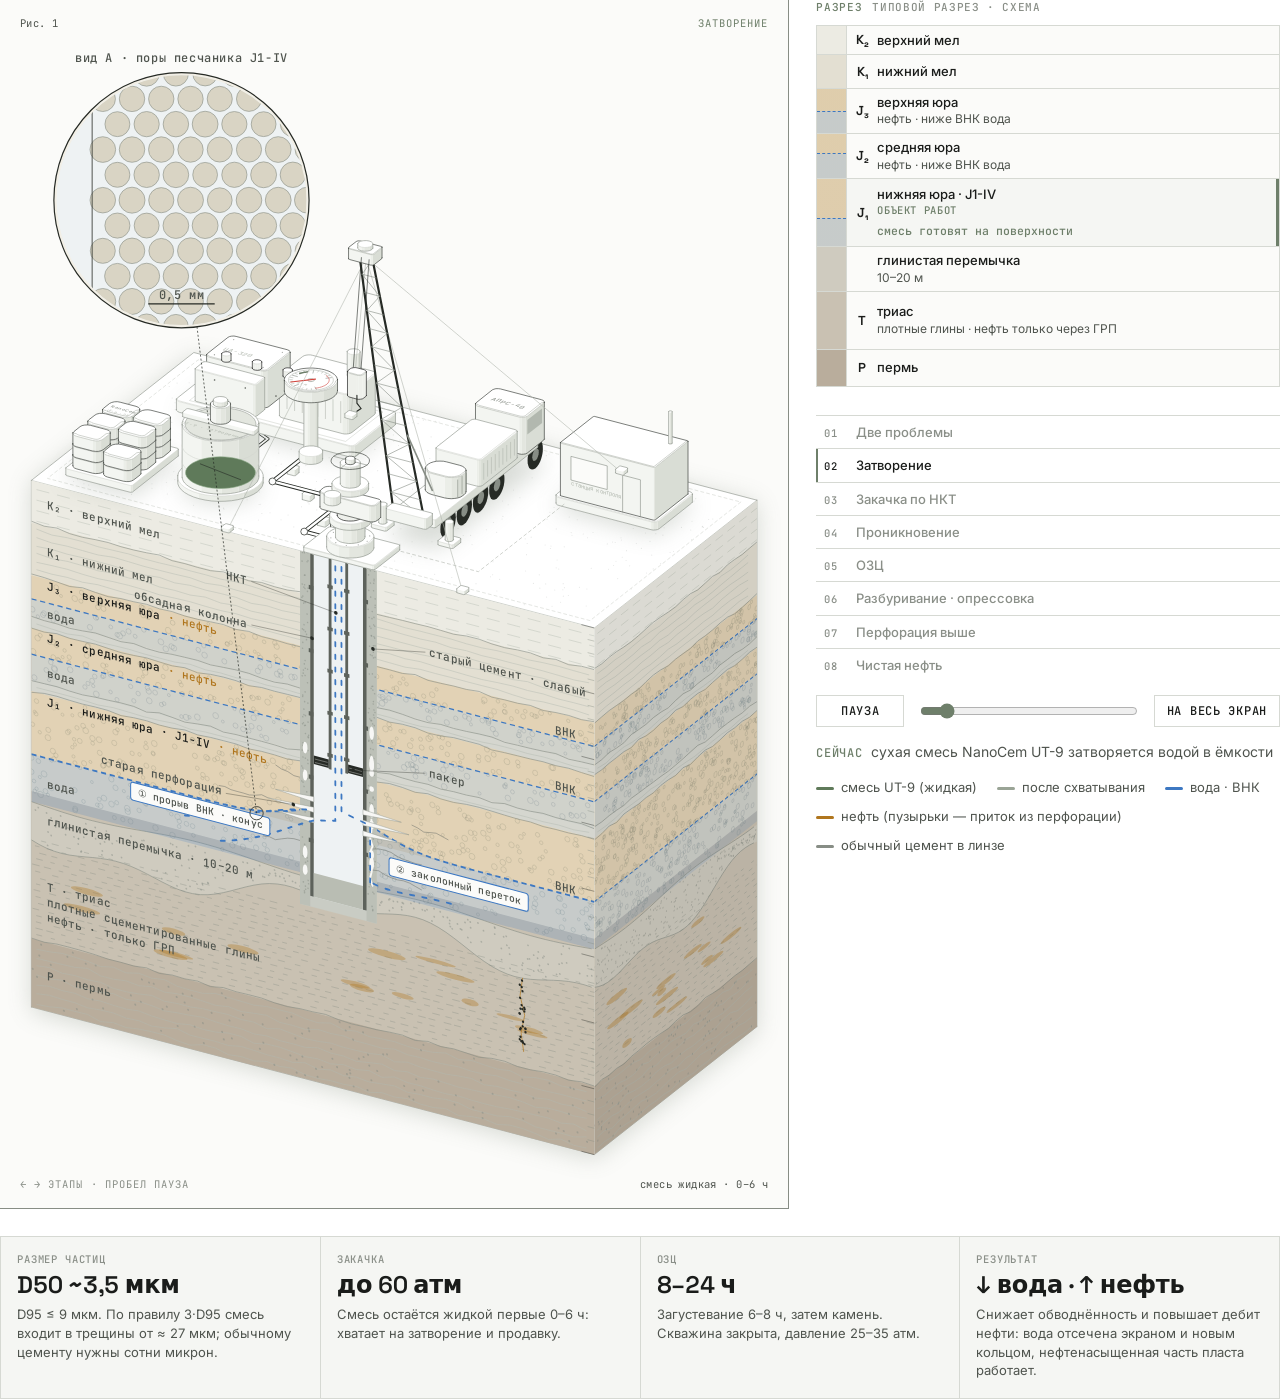
